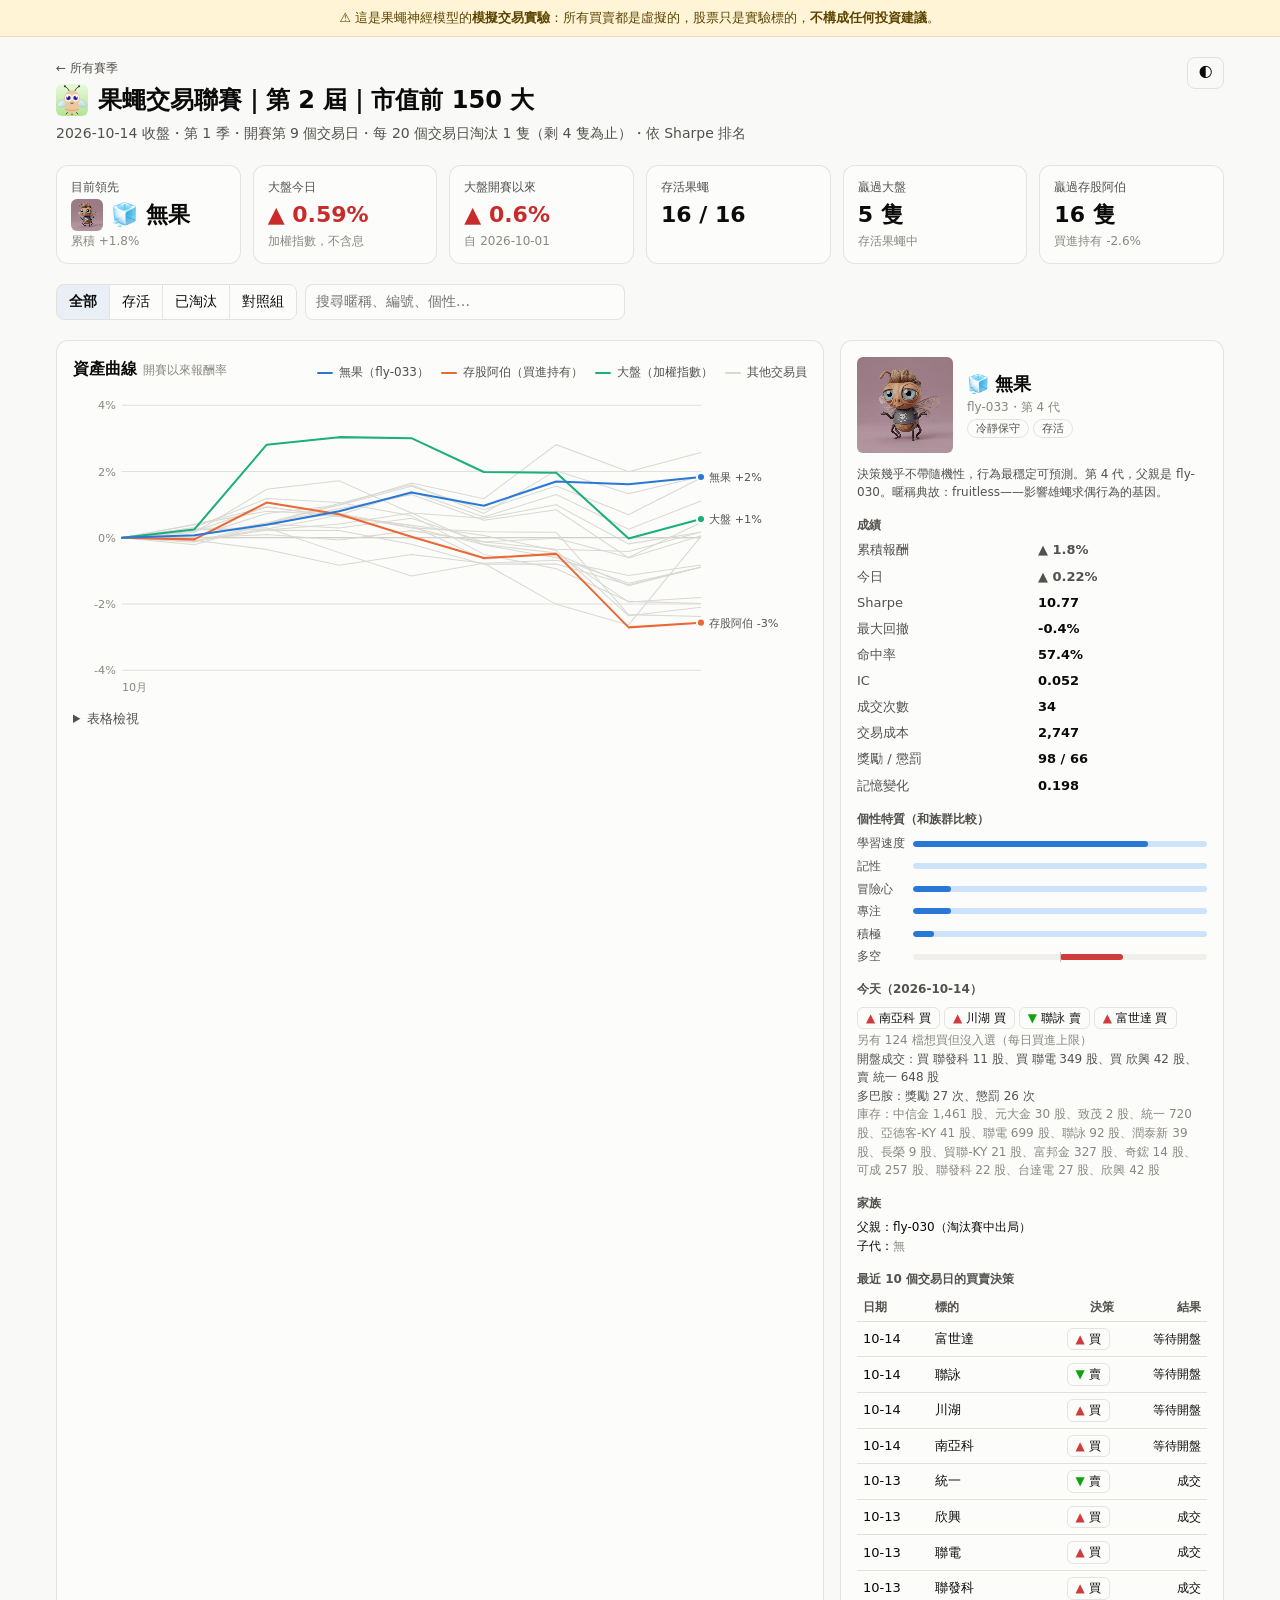
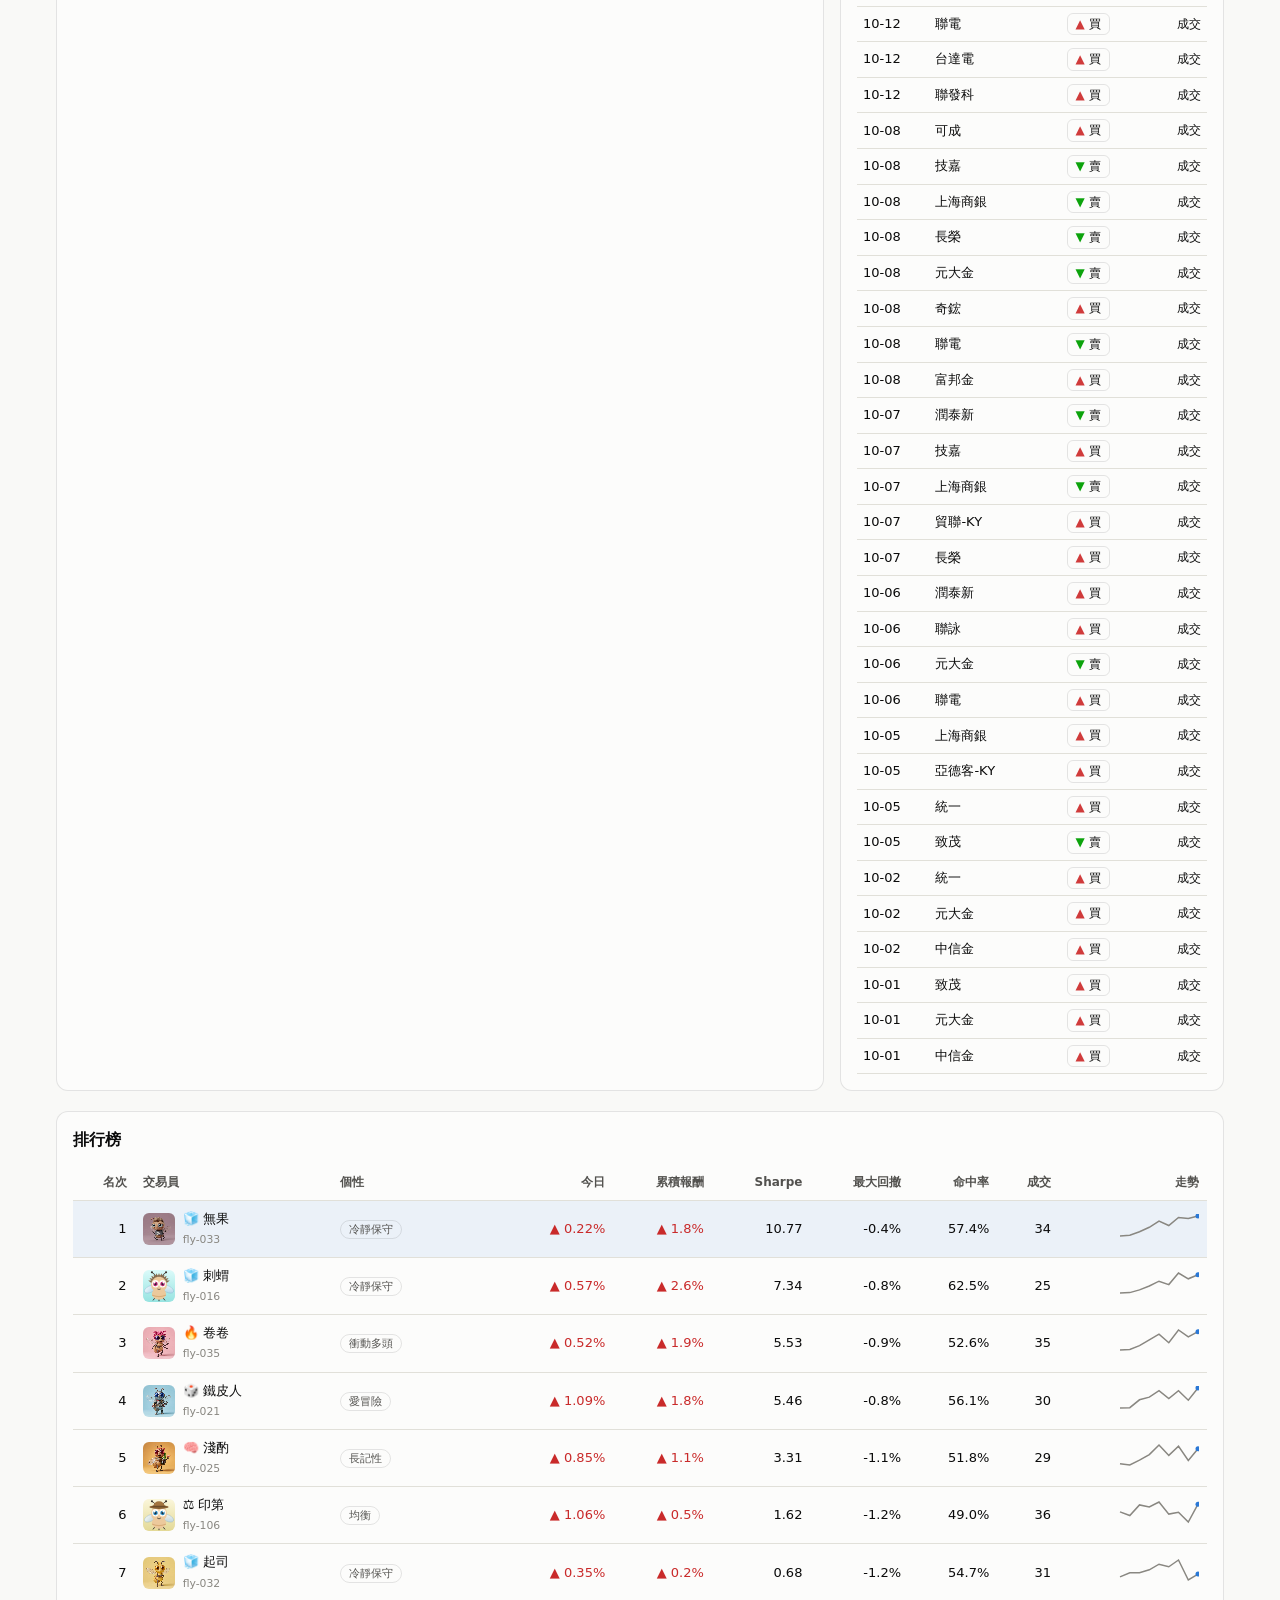
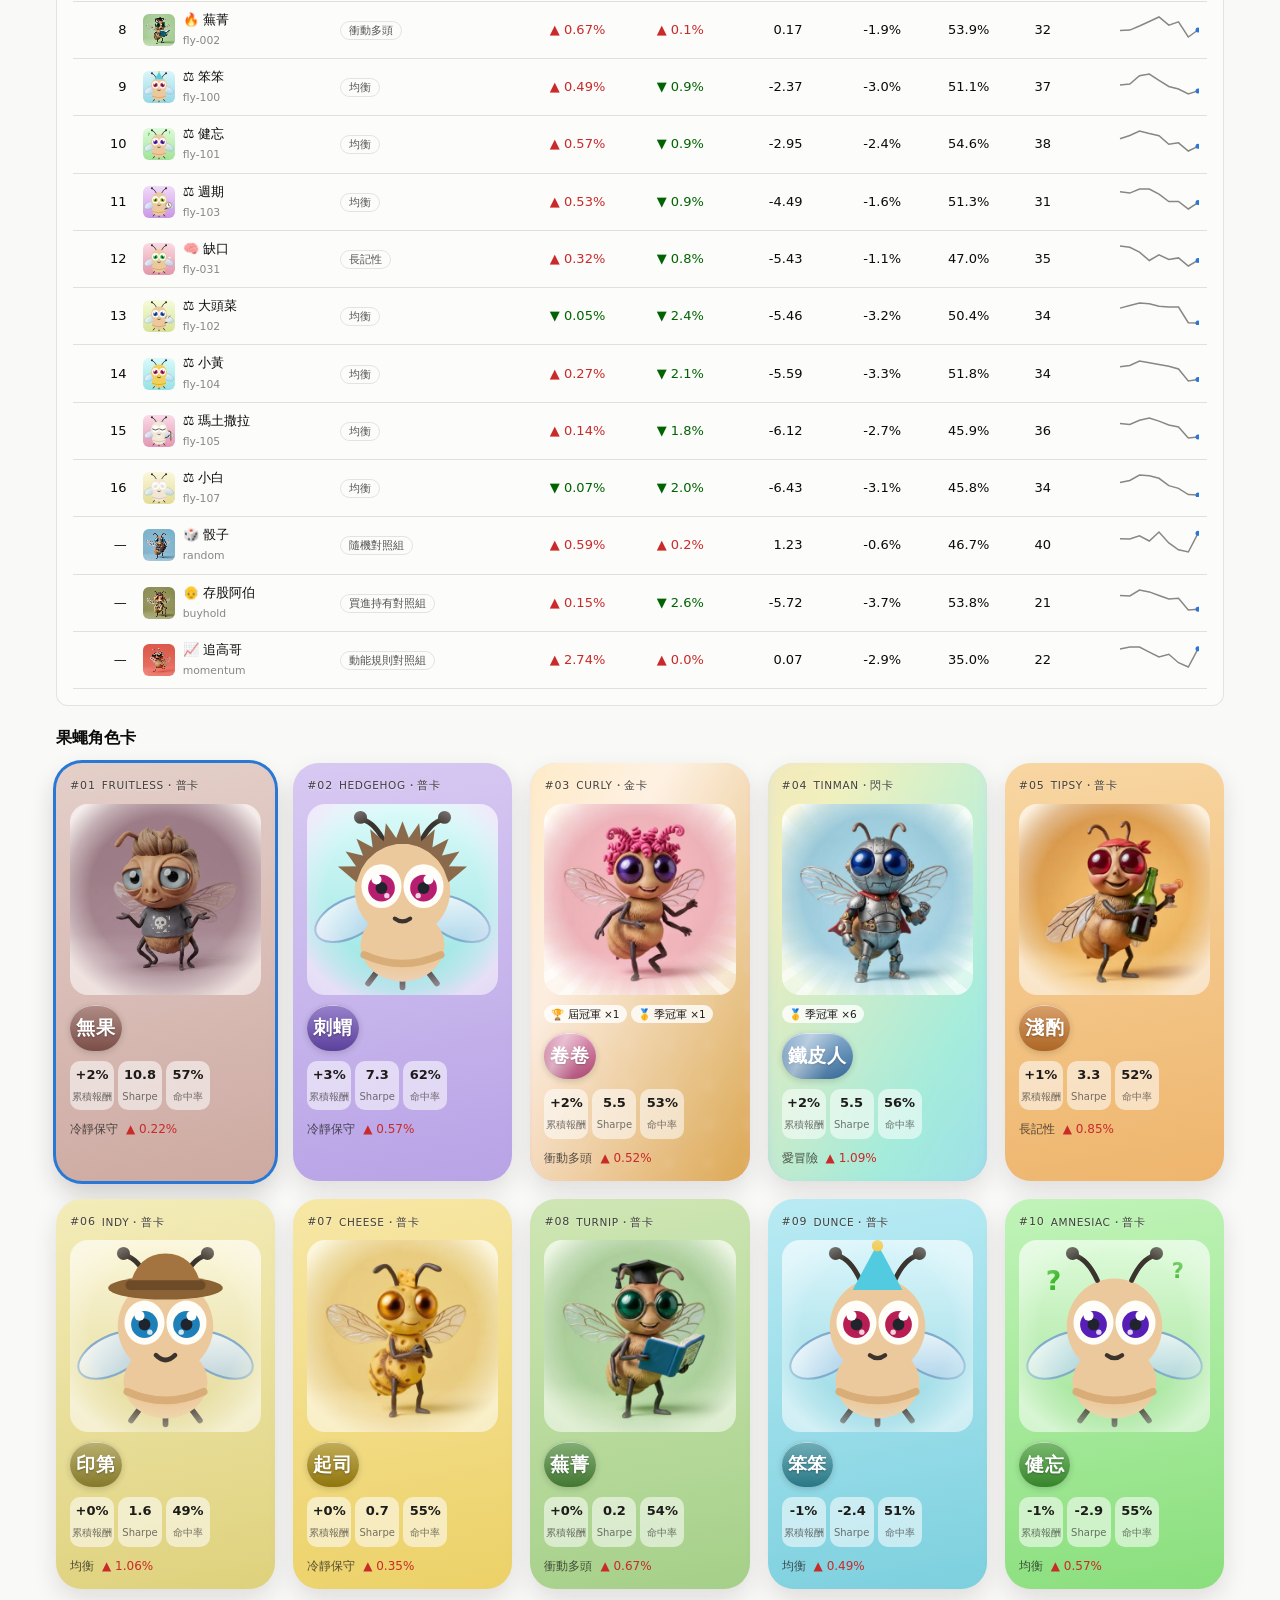
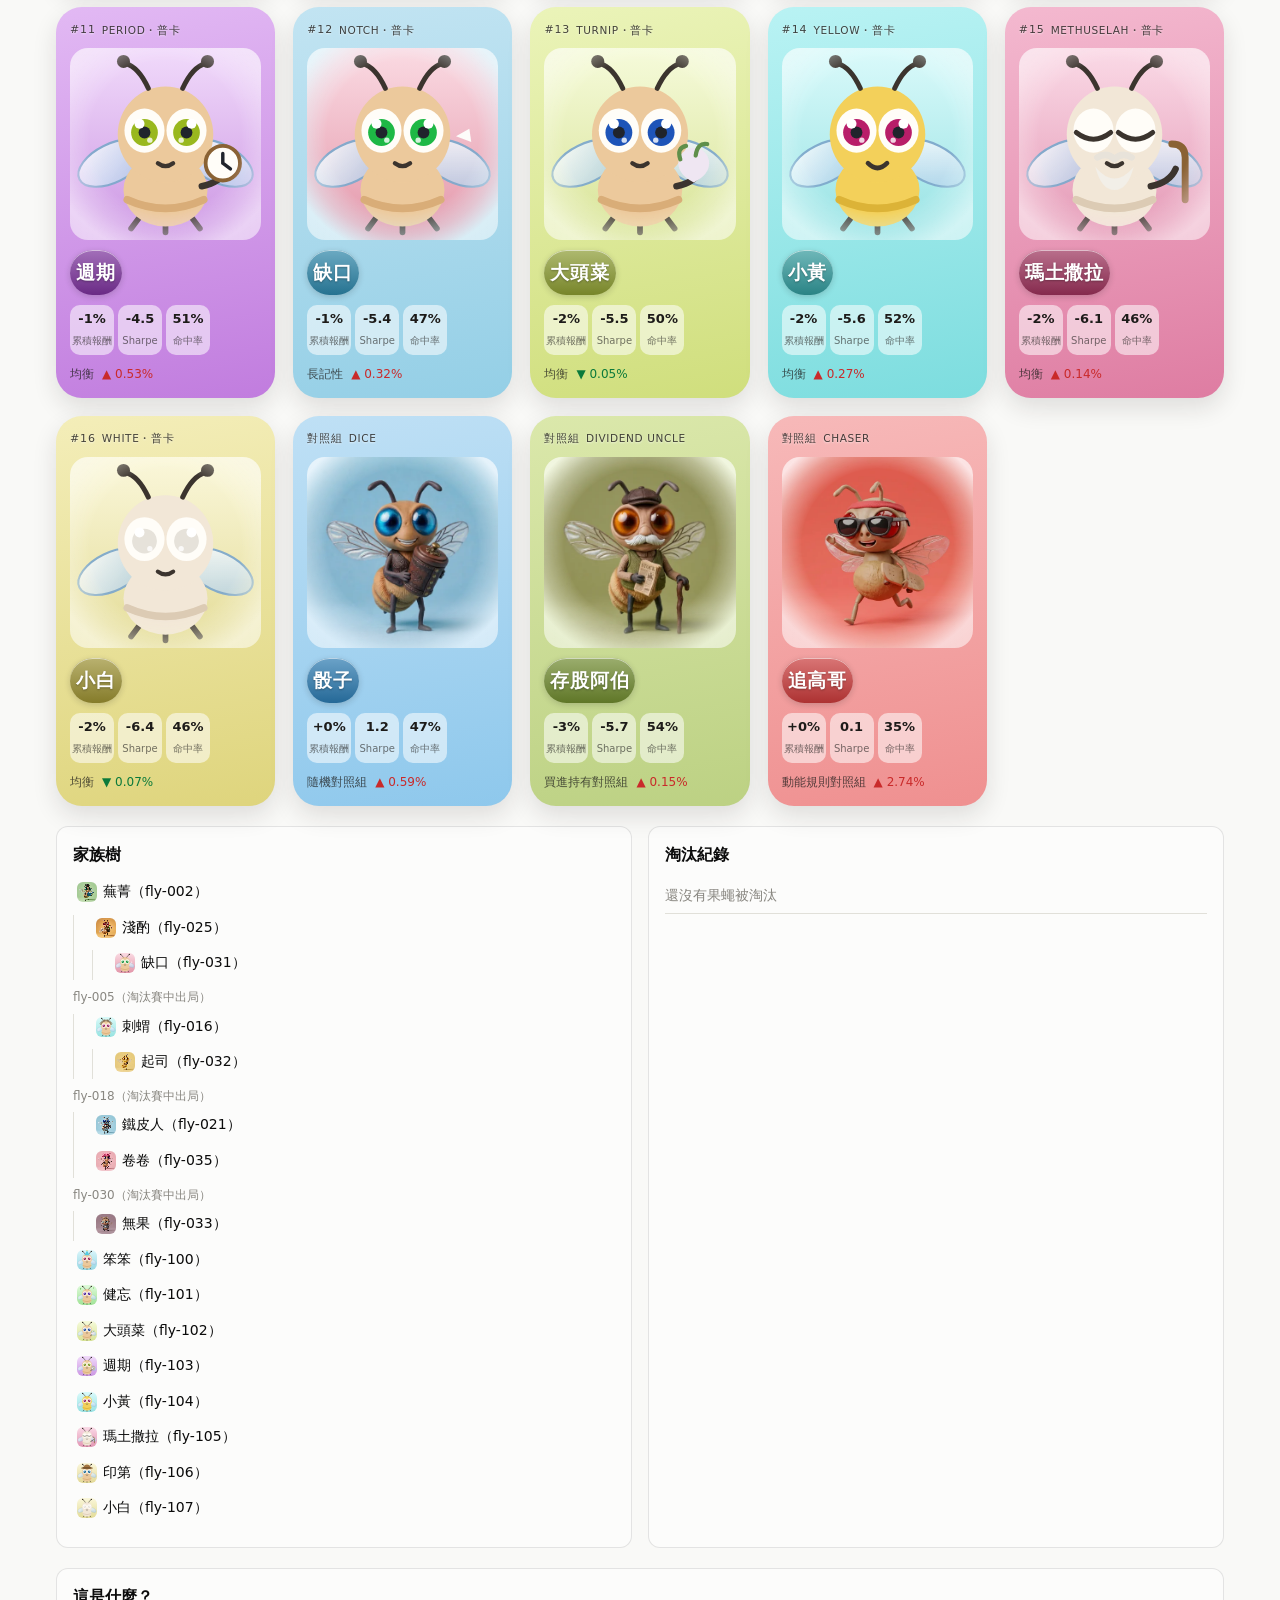
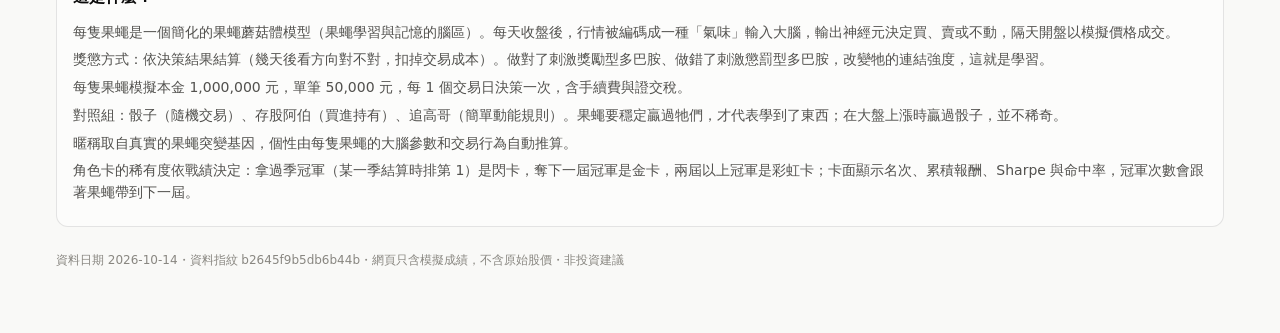
==== docs/season2-top150/index.html @ 8c80a1ef "daily update" ====
<!doctype html>
<html lang="zh-Hant">
<head>
<meta charset="utf-8">
<meta name="viewport" content="width=device-width,initial-scale=1">
<title>果蠅交易聯賽｜第 2 屆｜市值前 150 大</title>
<style>:root {
  color-scheme: light;
  --page: #f9f9f7; --surface: #fcfcfb; --ink: #0b0b0b; --ink-2: #52514e; --muted: #898781;
  --grid: #e1e0d9; --axis: #c3c2b7; --border: rgba(11, 11, 11, .10); --context: #d9d8d1;
  --s1: #2a78d6; --s2: #eb6834; --s3: #1baf7a;
  --up: #c92a2a; --down: #006300; --track: #cde2fb; --fill: #2a78d6;
  --buy: #d03b3b; --sell: #0ca30c; --mid: #f0efec; --wash: rgba(42, 120, 214, .08);
  --warn-bg: #fff4d6; --warn-ink: #5c4400;
}
@media (prefers-color-scheme: dark) {
  :root:where(:not([data-theme="light"])) {
    color-scheme: dark;
    --page: #0d0d0d; --surface: #1a1a19; --ink: #ffffff; --ink-2: #c3c2b7; --muted: #898781;
    --grid: #2c2c2a; --axis: #383835; --border: rgba(255, 255, 255, .10); --context: #3a3a37;
    --s1: #3987e5; --s2: #d95926; --s3: #199e70;
    --up: #ff8787; --down: #0ca30c; --track: #104281; --fill: #3987e5;
    --mid: #383835; --wash: rgba(57, 135, 229, .14); --warn-bg: #3a2f10; --warn-ink: #ffe08a;
  }
}
:root[data-theme="dark"] {
  color-scheme: dark;
  --page: #0d0d0d; --surface: #1a1a19; --ink: #ffffff; --ink-2: #c3c2b7; --muted: #898781;
  --grid: #2c2c2a; --axis: #383835; --border: rgba(255, 255, 255, .10); --context: #3a3a37;
  --s1: #3987e5; --s2: #d95926; --s3: #199e70;
  --up: #ff8787; --down: #0ca30c; --track: #104281; --fill: #3987e5;
  --mid: #383835; --wash: rgba(57, 135, 229, .14); --warn-bg: #3a2f10; --warn-ink: #ffe08a;
}

* { box-sizing: border-box; }
[hidden] { display: none !important; }
body {
  margin: 0; background: var(--page); color: var(--ink);
  font: 14px/1.55 system-ui, -apple-system, "Segoe UI", "Microsoft JhengHei", "PingFang TC", sans-serif;
}
main { max-width: 1200px; margin: 0 auto; padding-inline: 16px; padding-block: 20px 64px; }
h1 { font-size: 24px; margin: 0; }
.brand { display: flex; align-items: center; gap: 10px; }
.back { display: inline-block; margin-bottom: 4px; color: var(--ink-2); text-decoration: none; }
.back:hover { text-decoration: underline; }
h2 { font-size: 16px; margin: 0 0 12px; }
section { margin-top: 20px; }
.small { font-size: 12px; font-weight: 400; }
.muted { color: var(--muted); }
.ink2 { color: var(--ink-2); }
.up { color: var(--up); }
.down { color: var(--down); }
.num { font-variant-numeric: tabular-nums; }

.disclaimer {
  position: sticky; top: 0; z-index: 5; background: var(--warn-bg); color: var(--warn-ink);
  padding-inline: 16px; padding-block: 8px; text-align: center; font-size: 13px;
  border-bottom: 1px solid var(--border);
}
.top { display: flex; justify-content: space-between; align-items: flex-start; gap: 12px; }
.sub { margin: 4px 0 0; color: var(--ink-2); }
button, input { font: inherit; color: inherit; }
.ghost { background: none; border: 1px solid var(--border); border-radius: 8px; padding: 4px 10px; cursor: pointer; }

.card { background: var(--surface); border: 1px solid var(--border); border-radius: 12px; padding: 16px; min-width: 0; }
.card-head { display: flex; justify-content: space-between; align-items: baseline; flex-wrap: wrap; gap: 8px; }
.split { display: grid; grid-template-columns: minmax(0, 2fr) minmax(0, 1fr); gap: 16px; }
.split.even { grid-template-columns: minmax(0, 1fr) minmax(0, 1fr); }
@media (max-width: 900px) { .split, .split.even { grid-template-columns: minmax(0, 1fr); } }
.scroll { overflow-x: auto; }

.kpis { display: grid; grid-template-columns: repeat(auto-fit, minmax(160px, 1fr)); gap: 12px; }
.kpi { background: var(--surface); border: 1px solid var(--border); border-radius: 12px; padding: 12px 14px; }
.kpi .label { color: var(--ink-2); font-size: 12px; }
.kpi .value { font-size: 22px; font-weight: 600; margin-top: 2px; }
.kpi .hint { color: var(--muted); font-size: 12px; }
.kpi.hero .value { display: flex; align-items: center; gap: 8px; }

.filters { display: flex; flex-wrap: wrap; gap: 8px; align-items: center; margin-top: 20px; }
.seg { display: inline-flex; border: 1px solid var(--border); border-radius: 8px; overflow: hidden; }
.seg button { background: var(--surface); border: 0; padding: 6px 12px; cursor: pointer; }
.seg button + button { border-left: 1px solid var(--border); }
.seg button[aria-pressed="true"] { background: var(--wash); font-weight: 600; }
#search { flex: 1 1 200px; min-width: 0; max-width: 320px; background: var(--surface); border: 1px solid var(--border); border-radius: 8px; padding: 6px 10px; }

.legend { display: flex; flex-wrap: wrap; gap: 12px; font-size: 12px; color: var(--ink-2); }
.legend span { display: inline-flex; align-items: center; gap: 6px; }
.key { display: inline-block; width: 16px; height: 2px; border-radius: 1px; }
.chart { position: relative; }
.chart svg { display: block; width: 100%; height: auto; touch-action: pan-y; }
.chart text { fill: var(--muted); font-size: 11px; font-variant-numeric: tabular-nums; }
.chart .gridline { stroke: var(--grid); stroke-width: 1; }
.chart .zero { stroke: var(--axis); stroke-width: 1; }
.chart .ctx { fill: none; stroke: var(--context); stroke-width: 1; }
.chart .series { fill: none; stroke-width: 2; stroke-linejoin: round; stroke-linecap: round; }
.chart .cross { stroke: var(--axis); stroke-width: 1; }
.chart .dot { stroke: var(--surface); stroke-width: 2; }
details { margin-top: 10px; }
summary { cursor: pointer; color: var(--ink-2); font-size: 13px; }

.tip {
  position: fixed; z-index: 10; pointer-events: none; background: var(--surface); color: var(--ink);
  border: 1px solid var(--border); border-radius: 8px; padding: 8px 10px; font-size: 12px;
  box-shadow: 0 4px 16px rgba(0, 0, 0, .12); max-width: 260px;
}
.tip .row { display: flex; align-items: center; gap: 8px; justify-content: space-between; }
.tip .row b { font-variant-numeric: tabular-nums; }
.tip .name { color: var(--ink-2); display: inline-flex; align-items: center; gap: 6px; }

table { border-collapse: collapse; width: 100%; font-size: 13px; }
th, td { padding: 8px; border-bottom: 1px solid var(--grid); text-align: right; white-space: nowrap; font-variant-numeric: tabular-nums; }
th { color: var(--ink-2); font-weight: 600; font-size: 12px; }
th.l, td.l { text-align: left; }
.board tbody tr { cursor: pointer; }
.board tbody tr:hover, .board tbody tr:focus-visible { background: var(--wash); outline: none; }
.board tr.selected { background: var(--wash); }
.board tr.out td { color: var(--muted); }
.who { display: flex; align-items: center; gap: 8px; }
.who small { color: var(--muted); }

.av { width: 32px; height: 32px; image-rendering: pixelated; border-radius: 6px; background: var(--page); flex: none; }
.av.lg { width: 72px; height: 72px; }
.av.xl { width: 96px; height: 96px; }
.tag { display: inline-block; font-size: 11px; border: 1px solid var(--border); border-radius: 999px; padding: 0 8px; color: var(--ink-2); }
.tag.out { color: var(--muted); }
.chip { display: inline-block; border: 1px solid var(--border); border-radius: 6px; padding: 1px 8px; margin: 2px 4px 2px 0; font-size: 12px; }
.chip.BUY::before { content: "▲ "; color: var(--buy); }
.chip.SELL::before { content: "▼ "; color: var(--sell); }

/* 角色卡：沿用卡片產生器的版型（正方形、上方編號、圖片框、名牌） */
.cards { display: grid; grid-template-columns: repeat(auto-fill, minmax(200px, 1fr)); gap: 18px; }
.fly {
  --up: #c92a2a; --down: #0b7a3b;
  background-image: linear-gradient(170deg, var(--from, #eee), var(--to, #ccc));
  border: 0; border-radius: 26px; padding: 14px; cursor: pointer; text-align: left; color: #1d1b19;
  display: flex; flex-direction: column; gap: 10px; box-shadow: 0 10px 24px rgba(29, 27, 25, .12);
  transition: transform .12s ease, box-shadow .12s ease;
}
.fly:hover, .fly:focus-visible { transform: translateY(-2px); outline: none; box-shadow: 0 14px 30px rgba(29, 27, 25, .2); }
.fly.selected { box-shadow: 0 0 0 3px var(--s1), 0 12px 26px rgba(29, 27, 25, .2); }
.fly.out { filter: grayscale(.5); opacity: .72; }
.card-top { display: flex; justify-content: space-between; align-items: center; gap: 6px; font-size: 11px;
  letter-spacing: .08em; color: rgba(29, 27, 25, .82); text-shadow: 0 1px 2px rgba(255, 255, 255, .6); font-variant-numeric: tabular-nums; }
/* 圖框：多層背景，稀有度越高層數越多（普卡 2 層、閃卡 3、金卡 4、彩虹卡 5） */
.card-art {
  --wash: radial-gradient(circle at 50% 34%, rgba(255, 255, 255, .92), rgba(255, 255, 255, .42) 58%, rgba(255, 255, 255, .12) 100%);
  --rays: repeating-conic-gradient(from 0deg at 50% 58%, rgba(255, 255, 255, .5) 0 5deg, rgba(255, 255, 255, 0) 5deg 13deg);
  --stars: radial-gradient(circle at 18% 22%, #fff 0 1.6px, transparent 2.2px),
    radial-gradient(circle at 80% 26%, #fff 0 1.3px, transparent 1.9px),
    radial-gradient(circle at 28% 78%, #fff 0 1.5px, transparent 2.1px),
    radial-gradient(circle at 74% 72%, #fff 0 1.2px, transparent 1.8px);
  --prism: conic-gradient(from calc(var(--angle, 0) * 1deg) at 50% 52%, rgba(255, 150, 200, .55), rgba(255, 220, 150, .55),
    rgba(180, 255, 220, .55), rgba(160, 210, 255, .55), rgba(210, 180, 255, .55), rgba(255, 150, 200, .55));
  border-radius: 18px; overflow: hidden; aspect-ratio: 1 / 1;
  background-color: rgba(255, 255, 255, .45); background-image: var(--wash);
}
.fly.holo .card-art { background-image: var(--rays), var(--wash); }
.fly.gold .card-art { background-image: var(--stars), var(--rays), var(--wash); }
.fly.rainbow .card-art { background-image: var(--stars), var(--rays), var(--prism), var(--wash); }
/* 角色圖邊緣柔化，方形底色融進卡面，後面的層次才看得到 */
.card-art img {
  width: 100%; height: 100%; object-fit: cover; display: block; position: relative; z-index: 2;
  -webkit-mask-image: radial-gradient(circle at 50% 46%, #000 54%, rgba(0, 0, 0, .55) 70%, transparent 84%);
  mask-image: radial-gradient(circle at 50% 46%, #000 54%, rgba(0, 0, 0, .55) 70%, transparent 84%);
}
/* 去背圖：不需要柔化，直接站在多層背景上，只加投影 */
.card-art img.cut {
  -webkit-mask-image: none; mask-image: none;
  object-fit: contain; padding: 6% 6% 4%;
  filter: drop-shadow(0 8px 10px rgba(29, 27, 25, .28));
}
/* 名牌：漸層、內光，稀有卡再加一道流動反光 */
.card-name {
  position: relative; overflow: hidden; border-radius: 999px; color: #fff; text-align: center;
  padding: 8px 6px; font-size: 19px; font-weight: 800; letter-spacing: .04em;
  background-color: var(--pill, #666);
  background-image: linear-gradient(180deg, rgba(255, 255, 255, .3), rgba(0, 0, 0, .14));
  box-shadow: inset 0 1px 0 rgba(255, 255, 255, .55), 0 2px 6px rgba(29, 27, 25, .18);
  text-shadow: 0 1px 2px rgba(0, 0, 0, .28);
}
.fly.holo .card-name::after, .fly.gold .card-name::after, .fly.rainbow .card-name::after {
  content: ""; position: absolute; inset: 0;
  background: linear-gradient(115deg, transparent 18%, rgba(255, 255, 255, .55) 42%, rgba(255, 255, 255, .15) 58%, transparent 78%);
  background-size: 260% 100%; background-position: var(--mx, 50%) 0;
}
.card-foot { display: flex; justify-content: space-between; align-items: center; gap: 8px; font-size: 12px; color: rgba(29, 27, 25, .74); }
.card-stats { display: grid; grid-template-columns: repeat(3, 1fr); gap: 4px; text-align: center; font-variant-numeric: tabular-nums; }
.card-stats div { background: rgba(255, 255, 255, .55); border-radius: 10px; padding: 4px 2px; }
.card-stats b { display: block; font-size: 13px; color: #1d1b19; }
.card-stats span { font-size: 10px; color: rgba(29, 27, 25, .6); }
.card-badges { display: flex; flex-wrap: wrap; gap: 4px; }
.card-badges span { background: rgba(255, 255, 255, .8); border-radius: 999px; padding: 1px 7px; font-size: 10.5px; color: #1d1b19; }

/* 全息卡效果（自製，不使用第三方素材）
   彩光只在卡面底層（邊框與間隙）流動，角色圖上僅疊一層柔和白色反光，不改變原圖顏色。 */
.fly { position: relative; overflow: hidden; }
.fly > * { position: relative; z-index: 2; }
.fly::before, .fly::after { content: ""; position: absolute; inset: 0; border-radius: inherit; pointer-events: none; z-index: 1; opacity: 0; transition: opacity .25s ease; }
/* 光暈：範圍大、邊緣柔和，不要集中成一個亮點 */
.fly::before {
  background: radial-gradient(circle at var(--mx, 50%) var(--my, 50%),
    rgba(255, 255, 255, .42) 0%, rgba(255, 255, 255, .22) 30%, rgba(255, 255, 255, .08) 55%, transparent 82%);
}
.fly:hover::before, .fly:focus-visible::before { opacity: 1; }
.fly.holo::after, .fly.gold::after, .fly.rainbow::after { opacity: .8; }
/* 彩光：平滑漸層，不用條紋 */
.fly.holo::after {
  background: linear-gradient(118deg, #ffa8d8 0%, #ffd9a0 22%, #fff5b0 40%, #a8f5d8 58%, #9fd8ff 76%, #cbb8ff 100%);
  background-size: 300% 300%; background-position: var(--mx, 50%) var(--my, 50%);
  filter: blur(8px); transform: scale(1.06);
}
.fly.gold::after {
  background:
    radial-gradient(circle at 25% 35%, rgba(255, 255, 255, .85) 0 1px, transparent 2.2px),
    linear-gradient(118deg, #f6cf62 0%, #ffe9a8 24%, #fffbe8 44%, #c9992a 70%, #ffdf8e 100%);
  background-size: 38px 38px, 300% 300%;
  background-position: var(--mx, 50%) var(--my, 50%);
  filter: blur(4px) saturate(1.15); transform: scale(1.04);
}
.fly.rainbow::after {
  background: conic-gradient(from calc(var(--angle, 0) * 1deg),
    #ffb3d1, #ffd9a8, #fff3b0, #b5f2d2, #a8dcff, #cdbcff, #ffb3d1);
  filter: blur(12px); transform: scale(1.12);
}
/* 角色圖：只加反光，不染色 */
.card-art { position: relative; z-index: 3; }
.card-art::after {
  content: ""; position: absolute; inset: 0; pointer-events: none; opacity: 0; transition: opacity .25s ease;
  background: radial-gradient(circle at var(--mx, 50%) var(--my, 50%),
    rgba(255, 255, 255, .3) 0%, rgba(255, 255, 255, .14) 35%, transparent 78%);
  mix-blend-mode: screen;
}
.fly:hover .card-art::after { opacity: 1; }
.fly.holo .card-art::after, .fly.gold .card-art::after, .fly.rainbow .card-art::after { opacity: .45; }
.tier { font-size: 10.5px; letter-spacing: .06em; }
@media (prefers-reduced-motion: reduce) { .fly { transition: none; } }

.traits { display: grid; grid-template-columns: 4em minmax(0, 1fr); gap: 4px 8px; align-items: center; font-size: 12px; color: var(--ink-2); }
.meter { height: 6px; border-radius: 3px; background: var(--track); overflow: hidden; }
.meter i { display: block; height: 100%; background: var(--fill); border-radius: 3px; }
.lean { position: relative; height: 6px; border-radius: 3px; background: var(--mid); }
.lean i { position: absolute; top: 0; height: 100%; border-radius: 3px; }
.lean::after { content: ""; position: absolute; left: 50%; top: -2px; width: 1px; height: 10px; background: var(--axis); }

#detail .hero { display: flex; gap: 14px; align-items: center; }
#detail h3 { margin: 0; font-size: 18px; }
#detail .section { margin-top: 14px; }
#detail .section h4 { margin: 0 0 6px; font-size: 12px; color: var(--ink-2); font-weight: 600; }
#detail .grid { display: grid; grid-template-columns: 1fr 1fr; gap: 6px 12px; font-size: 13px; }
#detail .grid span { color: var(--ink-2); }
#detail table td, #detail table th { padding: 4px 6px; }

.tree ul { list-style: none; margin: 0; padding-left: 18px; border-left: 1px solid var(--grid); }
.tree > ul { padding-left: 0; border-left: 0; }
.tree li { margin: 6px 0; }
.tree .node { display: inline-flex; align-items: center; gap: 6px; background: none; border: 0; padding: 2px 4px; cursor: pointer; border-radius: 6px; }
.tree .node:hover { background: var(--wash); }
.tree .node .av { width: 20px; height: 20px; }
.tree .ghostnode { color: var(--muted); font-size: 12px; }

.timeline { list-style: none; margin: 0; padding: 0; }
.timeline li { display: flex; gap: 10px; align-items: center; padding: 6px 0; border-bottom: 1px solid var(--grid); }
.timeline .when { color: var(--muted); font-size: 12px; min-width: 7.5em; }
.about p { color: var(--ink-2); margin: 6px 0; }
footer { margin-top: 24px; }
</style>
</head>
<body>
<div class="disclaimer" role="note">
  ⚠️ 這是果蠅神經模型的<strong>模擬交易實驗</strong>：所有買賣都是虛擬的，股票只是實驗標的，<strong>不構成任何投資建議</strong>。
</div>
<main>
  <header class="top">
    <div>
      <a class="back small" href="../">← 所有賽季</a>
      <h1 class="brand"><img class="av" src="avatars/logo.svg" alt=""><span id="title">果蠅交易聯賽</span></h1>
      <p class="sub" id="subtitle"></p>
    </div>
    <button id="theme" class="ghost" type="button" aria-label="切換深淺色">🌓</button>
  </header>

  <section class="kpis" id="kpis" aria-label="今日摘要"></section>

  <nav class="filters" aria-label="篩選">
    <div class="seg" role="group" aria-label="顯示哪些交易員">
      <button type="button" data-filter="all" aria-pressed="true">全部</button>
      <button type="button" data-filter="active" aria-pressed="false">存活</button>
      <button type="button" data-filter="out" aria-pressed="false">已淘汰</button>
      <button type="button" data-filter="control" aria-pressed="false">對照組</button>
    </div>
    <input id="search" type="search" placeholder="搜尋暱稱、編號、個性…" aria-label="搜尋">
  </nav>

  <section class="split">
    <div class="card">
      <div class="card-head">
        <h2>資產曲線 <span class="muted small">開賽以來報酬率</span></h2>
        <div id="legend" class="legend"></div>
      </div>
      <div id="chart" class="chart"></div>
      <details>
        <summary>表格檢視</summary>
        <div id="chart-table" class="scroll"></div>
      </details>
    </div>
    <aside class="card" id="detail" aria-live="polite"></aside>
  </section>

  <section class="card">
    <h2>排行榜</h2>
    <div class="scroll"><table id="board" class="board"></table></div>
  </section>

  <section>
    <h2>果蠅角色卡</h2>
    <div id="cards" class="cards"></div>
  </section>

  <section class="split even">
    <div class="card">
      <h2>家族樹</h2>
      <div id="tree" class="tree"></div>
    </div>
    <div class="card">
      <h2>淘汰紀錄</h2>
      <ol id="timeline" class="timeline"></ol>
    </div>
  </section>

  <section class="card about">
    <h2>這是什麼？</h2>
    <div id="about"></div>
  </section>

  <footer id="footer" class="muted small"></footer>
</main>
<div id="tip" class="tip" role="tooltip" hidden></div>
<script id="data" type="application/json">{"league": {"name": "season2-top150", "title": "第 2 屆｜市值前 150 大", "date": "2026-10-14", "season": 1, "trading_days": 9, "start": "2026-10-01", "season_days": 20, "eliminate": 1, "min_survivors": 4, "benchmark_total": 0.00563, "benchmark_today": 0.00589, "fingerprint": "b2645f9b5db6b44b", "reward_mode": "action_contingent", "capital": 1000000, "order_value": 50000, "trade_every_days": 1}, "dates": ["2026-10-01", "2026-10-02", "2026-10-05", "2026-10-06", "2026-10-07", "2026-10-08", "2026-10-12", "2026-10-13", "2026-10-14"], "benchmark": [0.0, 0.00253, 0.0281, 0.03038, 0.03005, 0.01985, 0.01962, -0.00025, 0.00563], "eliminations": [], "traders": [{"id": "fly-002", "nickname": "蕪菁", "title": "衝動多頭", "emoji": "🔥", "bio": "出手頻繁、偏愛買進，看到機會就衝。第 0 代，初代果蠅。暱稱典故：rutabaga——學習記憶突變，蘑菇體裡的 cAMP 訊號出了問題。", "gene": "rutabaga", "gene_note": "學習記憶突變，蘑菇體裡的 cAMP 訊號出了問題", "avatar": "avatars/fly-002.webp", "cut": false, "card": {"from": "#cfe6b4", "to": "#a5d089", "pill": "#4e8b3a", "code": "TURNIP"}, "titles": {"season": 0, "league": 0, "tier": "plain", "tier_name": "普卡"}, "control": false, "active": true, "eliminated": null, "generation": 0, "parent": null, "children": ["fly-025"], "traits": {"學習速度": 1.0, "記性": 0.267, "冒險心": 0.8, "專注": 0.8, "積極": 0.8, "多空傾向": 0.357}, "stats": {"return": 0.00058, "sharpe": 0.16712, "max_drawdown": -0.01887, "hit_rate": 0.53922, "calls": 408.0, "ic": 0.09507, "trades": 32.0, "costs": 2461.48474, "rewards": 170.0, "punishments": 134.0, "memory": 0.15294, "today_change": 0.00671, "buy_share": 0.53926, "hold_share": 0.27852, "sell_share": 0.18222}, "curve": [0.0, 0.00055, 0.00438, 0.00877, 0.01303, 0.00528, 0.00842, -0.00609, 0.00058], "positions": [{"symbol": "2885.TW", "name": "元大金", "shares": 1449}, {"symbol": "2360.TW", "name": "致茂", "shares": 23}, {"symbol": "1590.TW", "name": "亞德客-KY", "shares": 43}, {"symbol": "1216.TW", "name": "統一", "shares": 24}, {"symbol": "2356.TW", "name": "英業達", "shares": 3}, {"symbol": "2838.TW", "name": "聯邦銀", "shares": 2475}, {"symbol": "2454.TW", "name": "聯發科", "shares": 22}, {"symbol": "5871.TW", "name": "中租-KY", "shares": 471}, {"symbol": "2303.TW", "name": "聯電", "shares": 699}, {"symbol": "3006.TW", "name": "晶豪科", "shares": 183}, {"symbol": "2308.TW", "name": "台達電", "shares": 27}, {"symbol": "2382.TW", "name": "廣達", "shares": 157}, {"symbol": "3017.TW", "name": "奇鋐", "shares": 15}], "today": {"decisions": [{"symbol": "2330.TW", "action": "BUY", "selected": false, "name": "台積電"}, {"symbol": "2454.TW", "action": "BUY", "selected": false, "name": "聯發科"}, {"symbol": "2308.TW", "action": "BUY", "selected": false, "name": "台達電"}, {"symbol": "2317.TW", "action": "SELL", "selected": false, "name": "鴻海"}, {"symbol": "2881.TW", "action": "SELL", "selected": false, "name": "富邦金"}, {"symbol": "2383.TW", "action": "BUY", "selected": false, "name": "台光電"}, {"symbol": "2303.TW", "action": "BUY", "selected": false, "name": "聯電"}, {"symbol": "2882.TW", "action": "BUY", "selected": false, "name": "國泰金"}, {"symbol": "2408.TW", "action": "BUY", "selected": false, "name": "南亞科"}, {"symbol": "2382.TW", "action": "BUY", "selected": false, "name": "廣達"}, {"symbol": "2891.TW", "action": "BUY", "selected": false, "name": "中信金"}, {"symbol": "3017.TW", "action": "BUY", "selected": true, "name": "奇鋐"}, {"symbol": "2059.TW", "action": "BUY", "selected": true, "name": "川湖"}, {"symbol": "7769.TW", "action": "BUY", "selected": false, "name": "鴻勁"}, {"symbol": "2327.TW", "action": "SELL", "selected": false, "name": "國巨*"}, {"symbol": "2412.TW", "action": "SELL", "selected": false, "name": "中華電"}, {"symbol": "2887.TW", "action": "BUY", "selected": false, "name": "台新新光金"}, {"symbol": "2345.TW", "action": "SELL", "selected": false, "name": "智邦"}, {"symbol": "2885.TW", "action": "SELL", "selected": true, "name": "元大金"}, {"symbol": "2360.TW", "action": "BUY", "selected": false, "name": "致茂"}, {"symbol": "3653.TW", "action": "BUY", "selected": false, "name": "健策"}, {"symbol": "2884.TW", "action": "BUY", "selected": false, "name": "玉山金"}, {"symbol": "6505.TW", "action": "SELL", "selected": false, "name": "台塑化"}, {"symbol": "2886.TW", "action": "SELL", "selected": false, "name": "兆豐金"}, {"symbol": "2344.TW", "action": "BUY", "selected": false, "name": "華邦電"}, {"symbol": "2890.TW", "action": "BUY", "selected": false, "name": "永豐金"}, {"symbol": "2883.TW", "action": "BUY", "selected": false, "name": "凱基金"}, {"symbol": "2880.TW", "action": "SELL", "selected": false, "name": "華南金"}, {"symbol": "2301.TW", "action": "BUY", "selected": false, "name": "光寶科"}, {"symbol": "2395.TW", "action": "BUY", "selected": false, "name": "研華"}, {"symbol": "2892.TW", "action": "SELL", "selected": false, "name": "第一金"}, {"symbol": "2368.TW", "action": "BUY", "selected": false, "name": "金像電"}, {"symbol": "2603.TW", "action": "BUY", "selected": false, "name": "長榮"}, {"symbol": "6446.TW", "action": "BUY", "selected": false, "name": "藥華藥"}, {"symbol": "3045.TW", "action": "SELL", "selected": false, "name": "台灣大"}, {"symbol": "5880.TW", "action": "BUY", "selected": false, "name": "合庫金"}, {"symbol": "1216.TW", "action": "SELL", "selected": true, "name": "統一"}, {"symbol": "6669.TW", "action": "BUY", "selected": false, "name": "緯穎"}, {"symbol": "3189.TW", "action": "BUY", "selected": false, "name": "景碩"}, {"symbol": "1301.TW", "action": "SELL", "selected": false, "name": "台塑"}, {"symbol": "1326.TW", "action": "BUY", "selected": false, "name": "台化"}, {"symbol": "3665.TW", "action": "BUY", "selected": false, "name": "貿聯-KY"}, {"symbol": "4904.TW", "action": "SELL", "selected": false, "name": "遠傳"}, {"symbol": "3481.TW", "action": "BUY", "selected": false, "name": "群創"}, {"symbol": "2379.TW", "action": "BUY", "selected": false, "name": "瑞昱"}, {"symbol": "2801.TW", "action": "BUY", "selected": false, "name": "彰銀"}, {"symbol": "2449.TW", "action": "SELL", "selected": false, "name": "京元電子"}, {"symbol": "6770.TW", "action": "SELL", "selected": false, "name": "力積電"}, {"symbol": "2615.TW", "action": "BUY", "selected": false, "name": "萬海"}, {"symbol": "3661.TW", "action": "BUY", "selected": false, "name": "世芯-KY"}, {"symbol": "3044.TW", "action": "BUY", "selected": false, "name": "健鼎"}, {"symbol": "1590.TW", "action": "BUY", "selected": false, "name": "亞德客-KY"}, {"symbol": "5876.TW", "action": "SELL", "selected": false, "name": "上海商銀"}, {"symbol": "1519.TW", "action": "SELL", "selected": false, "name": "華城"}, {"symbol": "4938.TW", "action": "SELL", "selected": false, "name": "和碩"}, {"symbol": "6515.TW", "action": "BUY", "selected": false, "name": "穎崴"}, {"symbol": "2376.TW", "action": "BUY", "selected": false, "name": "技嘉"}, {"symbol": "2337.TW", "action": "BUY", "selected": false, "name": "旺宏"}, {"symbol": "2618.TW", "action": "BUY", "selected": false, "name": "長榮航"}, {"symbol": "2912.TW", "action": "SELL", "selected": false, "name": "統一超"}, {"symbol": "2356.TW", "action": "BUY", "selected": false, "name": "英業達"}, {"symbol": "2409.TW", "action": "BUY", "selected": false, "name": "友達"}, {"symbol": "2609.TW", "action": "SELL", "selected": false, "name": "陽明"}, {"symbol": "6239.TW", "action": "SELL", "selected": false, "name": "力成"}, {"symbol": "5871.TW", "action": "SELL", "selected": true, "name": "中租-KY"}, {"symbol": "2404.TW", "action": "BUY", "selected": false, "name": "漢唐"}, {"symbol": "2834.TW", "action": "BUY", "selected": false, "name": "臺企銀"}, {"symbol": "6213.TW", "action": "SELL", "selected": false, "name": "聯茂"}, {"symbol": "3702.TW", "action": "SELL", "selected": false, "name": "大聯大"}, {"symbol": "1504.TW", "action": "BUY", "selected": false, "name": "東元"}, {"symbol": "2324.TW", "action": "SELL", "selected": false, "name": "仁寶"}, {"symbol": "6139.TW", "action": "BUY", "selected": false, "name": "亞翔"}, {"symbol": "1605.TW", "action": "SELL", "selected": false, "name": "華新"}, {"symbol": "3532.TW", "action": "BUY", "selected": false, "name": "台勝科"}, {"symbol": "6415.TW", "action": "SELL", "selected": false, "name": "矽力*-KY"}, {"symbol": "6531.TW", "action": "BUY", "selected": false, "name": "愛普*"}, {"symbol": "1402.TW", "action": "SELL", "selected": false, "name": "遠東新"}, {"symbol": "2347.TW", "action": "SELL", "selected": false, "name": "聯強"}, {"symbol": "6805.TW", "action": "BUY", "selected": true, "name": "富世達"}, {"symbol": "2492.TW", "action": "BUY", "selected": false, "name": "華新科"}, {"symbol": "2633.TW", "action": "SELL", "selected": false, "name": "台灣高鐵"}, {"symbol": "7750.TW", "action": "SELL", "selected": false, "name": "新代"}, {"symbol": "6789.TW", "action": "BUY", "selected": false, "name": "采鈺"}, {"symbol": "2377.TW", "action": "BUY", "selected": false, "name": "微星"}, {"symbol": "2812.TW", "action": "BUY", "selected": false, "name": "台中銀"}, {"symbol": "1102.TW", "action": "SELL", "selected": false, "name": "亞泥"}, {"symbol": "2610.TW", "action": "BUY", "selected": false, "name": "華航"}, {"symbol": "6919.TW", "action": "SELL", "selected": false, "name": "康霈*"}, {"symbol": "3026.TW", "action": "SELL", "selected": false, "name": "禾伸堂"}, {"symbol": "2451.TW", "action": "BUY", "selected": false, "name": "創見"}, {"symbol": "8996.TW", "action": "SELL", "selected": false, "name": "高力"}, {"symbol": "6196.TW", "action": "SELL", "selected": false, "name": "帆宣"}, {"symbol": "2049.TW", "action": "BUY", "selected": false, "name": "上銀"}, {"symbol": "1560.TW", "action": "BUY", "selected": false, "name": "中砂"}, {"symbol": "8210.TW", "action": "BUY", "selected": false, "name": "勤誠"}, {"symbol": "2474.TW", "action": "BUY", "selected": false, "name": "可成"}, {"symbol": "8464.TW", "action": "SELL", "selected": false, "name": "億豐"}, {"symbol": "3406.TW", "action": "BUY", "selected": false, "name": "玉晶光"}, {"symbol": "6285.TW", "action": "SELL", "selected": false, "name": "啟碁"}, {"symbol": "6526.TW", "action": "SELL", "selected": false, "name": "達發"}, {"symbol": "5434.TW", "action": "BUY", "selected": false, "name": "崇越"}, {"symbol": "1503.TW", "action": "BUY", "selected": false, "name": "士電"}, {"symbol": "2455.TW", "action": "BUY", "selected": false, "name": "全新"}, {"symbol": "2838.TW", "action": "BUY", "selected": false, "name": "聯邦銀"}, {"symbol": "2542.TW", "action": "SELL", "selected": false, "name": "興富發"}, {"symbol": "2353.TW", "action": "BUY", "selected": false, "name": "宏碁"}, {"symbol": "2354.TW", "action": "SELL", "selected": false, "name": "鴻準"}, {"symbol": "9105.TW", "action": "SELL", "selected": false, "name": "泰金寶-DR"}, {"symbol": "2855.TW", "action": "BUY", "selected": false, "name": "統一證"}, {"symbol": "1513.TW", "action": "BUY", "selected": false, "name": "中興電"}, {"symbol": "1717.TW", "action": "SELL", "selected": false, "name": "長興"}, {"symbol": "3006.TW", "action": "BUY", "selected": false, "name": "晶豪科"}, {"symbol": "9945.TW", "action": "SELL", "selected": false, "name": "潤泰新"}, {"symbol": "3023.TW", "action": "BUY", "selected": false, "name": "信邦"}, {"symbol": "2637.TW", "action": "BUY", "selected": false, "name": "慧洋-KY"}, {"symbol": "6691.TW", "action": "SELL", "selected": false, "name": "洋基工程"}, {"symbol": "3450.TW", "action": "BUY", "selected": false, "name": "聯鈞"}, {"symbol": "1229.TW", "action": "BUY", "selected": false, "name": "聯華"}, {"symbol": "3167.TW", "action": "BUY", "selected": false, "name": "大量"}, {"symbol": "8039.TW", "action": "BUY", "selected": false, "name": "台虹"}], "fills": [{"side": "BUY", "symbol": "2454.TW", "name": "聯發科", "shares": 1, "fee": 4, "tax": 0}, {"side": "BUY", "symbol": "2303.TW", "name": "聯電", "shares": 20, "fee": 2, "tax": 0}, {"side": "BUY", "symbol": "3017.TW", "name": "奇鋐", "shares": 15, "fee": 43, "tax": 0}, {"side": "SELL", "symbol": "6515.TW", "name": "穎崴", "shares": 8, "fee": 40, "tax": 141}], "reward": 44, "punish": 44}, "recent": [{"date": "2026-10-14", "symbol": "6805.TW", "name": "富世達", "action": "BUY", "filled": null, "note": "等待開盤"}, {"date": "2026-10-14", "symbol": "5871.TW", "name": "中租-KY", "action": "SELL", "filled": null, "note": "等待開盤"}, {"date": "2026-10-14", "symbol": "1216.TW", "name": "統一", "action": "SELL", "filled": null, "note": "等待開盤"}, {"date": "2026-10-14", "symbol": "2885.TW", "name": "元大金", "action": "SELL", "filled": null, "note": "等待開盤"}, {"date": "2026-10-14", "symbol": "2059.TW", "name": "川湖", "action": "BUY", "filled": null, "note": "等待開盤"}, {"date": "2026-10-14", "symbol": "3017.TW", "name": "奇鋐", "action": "BUY", "filled": null, "note": "等待開盤"}, {"date": "2026-10-13", "symbol": "6515.TW", "name": "穎崴", "action": "SELL", "filled": true, "note": "成交"}, {"date": "2026-10-13", "symbol": "3017.TW", "name": "奇鋐", "action": "BUY", "filled": true, "note": "成交"}, {"date": "2026-10-13", "symbol": "2303.TW", "name": "聯電", "action": "BUY", "filled": true, "note": "成交"}, {"date": "2026-10-13", "symbol": "2454.TW", "name": "聯發科", "action": "BUY", "filled": true, "note": "成交"}, {"date": "2026-10-12", "symbol": "2382.TW", "name": "廣達", "action": "BUY", "filled": true, "note": "成交"}, {"date": "2026-10-12", "symbol": "2308.TW", "name": "台達電", "action": "BUY", "filled": true, "note": "成交"}, {"date": "2026-10-12", "symbol": "2454.TW", "name": "聯發科", "action": "BUY", "filled": true, "note": "成交"}, {"date": "2026-10-08", "symbol": "2356.TW", "name": "英業達", "action": "SELL", "filled": true, "note": "成交"}, {"date": "2026-10-08", "symbol": "6515.TW", "name": "穎崴", "action": "BUY", "filled": true, "note": "成交"}, {"date": "2026-10-08", "symbol": "2885.TW", "name": "元大金", "action": "BUY", "filled": true, "note": "成交"}, {"date": "2026-10-08", "symbol": "2303.TW", "name": "聯電", "action": "BUY", "filled": true, "note": "成交"}, {"date": "2026-10-07", "symbol": "3006.TW", "name": "晶豪科", "action": "BUY", "filled": true, "note": "成交"}, {"date": "2026-10-07", "symbol": "2356.TW", "name": "英業達", "action": "BUY", "filled": true, "note": "成交"}, {"date": "2026-10-07", "symbol": "3665.TW", "name": "貿聯-KY", "action": "SELL", "filled": true, "note": "成交"}, {"date": "2026-10-07", "symbol": "1216.TW", "name": "統一", "action": "SELL", "filled": true, "note": "成交"}, {"date": "2026-10-07", "symbol": "2303.TW", "name": "聯電", "action": "BUY", "filled": true, "note": "成交"}, {"date": "2026-10-06", "symbol": "5871.TW", "name": "中租-KY", "action": "BUY", "filled": true, "note": "成交"}, {"date": "2026-10-06", "symbol": "2356.TW", "name": "英業達", "action": "SELL", "filled": true, "note": "成交"}, {"date": "2026-10-06", "symbol": "1590.TW", "name": "亞德客-KY", "action": "SELL", "filled": true, "note": "成交"}, {"date": "2026-10-06", "symbol": "3665.TW", "name": "貿聯-KY", "action": "BUY", "filled": true, "note": "成交"}, {"date": "2026-10-06", "symbol": "1216.TW", "name": "統一", "action": "SELL", "filled": true, "note": "成交"}, {"date": "2026-10-06", "symbol": "2454.TW", "name": "聯發科", "action": "BUY", "filled": true, "note": "成交"}, {"date": "2026-10-05", "symbol": "2838.TW", "name": "聯邦銀", "action": "BUY", "filled": true, "note": "成交"}, {"date": "2026-10-05", "symbol": "2356.TW", "name": "英業達", "action": "BUY", "filled": true, "note": "成交"}, {"date": "2026-10-05", "symbol": "1216.TW", "name": "統一", "action": "BUY", "filled": true, "note": "成交"}, {"date": "2026-10-05", "symbol": "2885.TW", "name": "元大金", "action": "SELL", "filled": true, "note": "成交"}, {"date": "2026-10-02", "symbol": "1590.TW", "name": "亞德客-KY", "action": "BUY", "filled": true, "note": "成交"}, {"date": "2026-10-02", "symbol": "1216.TW", "name": "統一", "action": "BUY", "filled": true, "note": "成交"}, {"date": "2026-10-02", "symbol": "2885.TW", "name": "元大金", "action": "BUY", "filled": true, "note": "成交"}, {"date": "2026-10-01", "symbol": "1590.TW", "name": "亞德客-KY", "action": "BUY", "filled": true, "note": "成交"}, {"date": "2026-10-01", "symbol": "2360.TW", "name": "致茂", "action": "BUY", "filled": true, "note": "成交"}, {"date": "2026-10-01", "symbol": "2885.TW", "name": "元大金", "action": "BUY", "filled": true, "note": "成交"}]}, {"id": "fly-016", "nickname": "刺蝟", "title": "冷靜保守", "emoji": "🧊", "bio": "決策幾乎不帶隨機性，行為最穩定可預測。第 1 代，父親是 fly-005。暱稱典故：hedgehog——胚胎發育基因，突變的幼蟲表面長滿細刺。", "gene": "hedgehog", "gene_note": "胚胎發育基因，突變的幼蟲表面長滿細刺", "avatar": "avatars/fly-016.svg", "cut": false, "card": {"from": "#d7c9f2", "to": "#b8a3e6", "pill": "#6b4bb5", "code": "HEDGEHOG"}, "titles": {"season": 0, "league": 0, "tier": "plain", "tier_name": "普卡"}, "control": false, "active": true, "eliminated": null, "generation": 1, "parent": "fly-005", "children": ["fly-032"], "traits": {"學習速度": 0.6, "記性": 0.333, "冒險心": 0.067, "專注": 0.733, "積極": 0.867, "多空傾向": 0.476}, "stats": {"return": 0.02576, "sharpe": 7.33543, "max_drawdown": -0.00792, "hit_rate": 0.62463, "calls": 341.0, "ic": 0.21082, "trades": 25.0, "costs": 1323.29157, "rewards": 160.0, "punishments": 91.0, "memory": 0.13502, "today_change": 0.00569, "buy_share": 0.6, "hold_share": 0.27556, "sell_share": 0.12444}, "curve": [0.0, 0.00055, 0.00438, 0.00988, 0.01651, 0.0118, 0.02809, 0.01995, 0.02576], "positions": [{"symbol": "2885.TW", "name": "元大金", "shares": 754}, {"symbol": "2360.TW", "name": "致茂", "shares": 23}, {"symbol": "1590.TW", "name": "亞德客-KY", "shares": 43}, {"symbol": "1216.TW", "name": "統一", "shares": 1368}, {"symbol": "2603.TW", "name": "長榮", "shares": 429}, {"symbol": "2838.TW", "name": "聯邦銀", "shares": 2475}, {"symbol": "2303.TW", "name": "聯電", "shares": 677}, {"symbol": "5871.TW", "name": "中租-KY", "shares": 471}, {"symbol": "2451.TW", "name": "創見", "shares": 176}, {"symbol": "6515.TW", "name": "穎崴", "shares": 9}, {"symbol": "2356.TW", "name": "英業達", "shares": 863}, {"symbol": "2382.TW", "name": "廣達", "shares": 156}, {"symbol": "2474.TW", "name": "可成", "shares": 257}, {"symbol": "2454.TW", "name": "聯發科", "shares": 22}, {"symbol": "3017.TW", "name": "奇鋐", "shares": 16}, {"symbol": "6805.TW", "name": "富世達", "shares": 22}], "today": {"decisions": [{"symbol": "2330.TW", "action": "BUY", "selected": false, "name": "台積電"}, {"symbol": "2454.TW", "action": "BUY", "selected": false, "name": "聯發科"}, {"symbol": "2308.TW", "action": "BUY", "selected": false, "name": "台達電"}, {"symbol": "2317.TW", "action": "BUY", "selected": false, "name": "鴻海"}, {"symbol": "3711.TW", "action": "SELL", "selected": false, "name": "日月光投控"}, {"symbol": "2881.TW", "action": "BUY", "selected": false, "name": "富邦金"}, {"symbol": "2383.TW", "action": "BUY", "selected": false, "name": "台光電"}, {"symbol": "1303.TW", "action": "SELL", "selected": false, "name": "南亞"}, {"symbol": "2303.TW", "action": "BUY", "selected": false, "name": "聯電"}, {"symbol": "2882.TW", "action": "BUY", "selected": false, "name": "國泰金"}, {"symbol": "2408.TW", "action": "BUY", "selected": false, "name": "南亞科"}, {"symbol": "3037.TW", "action": "BUY", "selected": false, "name": "欣興"}, {"symbol": "2382.TW", "action": "BUY", "selected": false, "name": "廣達"}, {"symbol": "2891.TW", "action": "BUY", "selected": false, "name": "中信金"}, {"symbol": "3017.TW", "action": "BUY", "selected": false, "name": "奇鋐"}, {"symbol": "2059.TW", "action": "BUY", "selected": false, "name": "川湖"}, {"symbol": "7769.TW", "action": "BUY", "selected": false, "name": "鴻勁"}, {"symbol": "2327.TW", "action": "BUY", "selected": false, "name": "國巨*"}, {"symbol": "2412.TW", "action": "SELL", "selected": false, "name": "中華電"}, {"symbol": "2887.TW", "action": "BUY", "selected": false, "name": "台新新光金"}, {"symbol": "2345.TW", "action": "SELL", "selected": false, "name": "智邦"}, {"symbol": "2885.TW", "action": "SELL", "selected": true, "name": "元大金"}, {"symbol": "2360.TW", "action": "BUY", "selected": false, "name": "致茂"}, {"symbol": "3443.TW", "action": "BUY", "selected": false, "name": "創意"}, {"symbol": "3653.TW", "action": "BUY", "selected": false, "name": "健策"}, {"symbol": "2884.TW", "action": "SELL", "selected": false, "name": "玉山金"}, {"symbol": "3008.TW", "action": "BUY", "selected": false, "name": "大立光"}, {"symbol": "2886.TW", "action": "BUY", "selected": false, "name": "兆豐金"}, {"symbol": "2344.TW", "action": "BUY", "selected": false, "name": "華邦電"}, {"symbol": "2357.TW", "action": "BUY", "selected": false, "name": "華碩"}, {"symbol": "8046.TW", "action": "BUY", "selected": false, "name": "南電"}, {"symbol": "2890.TW", "action": "BUY", "selected": false, "name": "永豐金"}, {"symbol": "2883.TW", "action": "BUY", "selected": false, "name": "凱基金"}, {"symbol": "2880.TW", "action": "SELL", "selected": false, "name": "華南金"}, {"symbol": "2301.TW", "action": "BUY", "selected": false, "name": "光寶科"}, {"symbol": "2395.TW", "action": "BUY", "selected": false, "name": "研華"}, {"symbol": "3231.TW", "action": "BUY", "selected": false, "name": "緯創"}, {"symbol": "2892.TW", "action": "BUY", "selected": false, "name": "第一金"}, {"symbol": "4958.TW", "action": "BUY", "selected": false, "name": "臻鼎-KY"}, {"symbol": "2368.TW", "action": "SELL", "selected": false, "name": "金像電"}, {"symbol": "2603.TW", "action": "BUY", "selected": false, "name": "長榮"}, {"symbol": "6446.TW", "action": "BUY", "selected": false, "name": "藥華藥"}, {"symbol": "3045.TW", "action": "BUY", "selected": false, "name": "台灣大"}, {"symbol": "5880.TW", "action": "SELL", "selected": false, "name": "合庫金"}, {"symbol": "1216.TW", "action": "BUY", "selected": false, "name": "統一"}, {"symbol": "6669.TW", "action": "BUY", "selected": false, "name": "緯穎"}, {"symbol": "3189.TW", "action": "BUY", "selected": false, "name": "景碩"}, {"symbol": "1301.TW", "action": "BUY", "selected": false, "name": "台塑"}, {"symbol": "1326.TW", "action": "SELL", "selected": false, "name": "台化"}, {"symbol": "3665.TW", "action": "BUY", "selected": false, "name": "貿聯-KY"}, {"symbol": "4904.TW", "action": "SELL", "selected": false, "name": "遠傳"}, {"symbol": "3481.TW", "action": "BUY", "selected": false, "name": "群創"}, {"symbol": "2379.TW", "action": "SELL", "selected": false, "name": "瑞昱"}, {"symbol": "2801.TW", "action": "BUY", "selected": false, "name": "彰銀"}, {"symbol": "3034.TW", "action": "BUY", "selected": false, "name": "聯詠"}, {"symbol": "2449.TW", "action": "BUY", "selected": false, "name": "京元電子"}, {"symbol": "6770.TW", "action": "BUY", "selected": false, "name": "力積電"}, {"symbol": "2615.TW", "action": "SELL", "selected": false, "name": "萬海"}, {"symbol": "3661.TW", "action": "BUY", "selected": false, "name": "世芯-KY"}, {"symbol": "2207.TW", "action": "BUY", "selected": false, "name": "和泰車"}, {"symbol": "2002.TW", "action": "BUY", "selected": false, "name": "中鋼"}, {"symbol": "2313.TW", "action": "BUY", "selected": false, "name": "華通"}, {"symbol": "3044.TW", "action": "BUY", "selected": false, "name": "健鼎"}, {"symbol": "1590.TW", "action": "BUY", "selected": false, "name": "亞德客-KY"}, {"symbol": "5876.TW", "action": "BUY", "selected": false, "name": "上海商銀"}, {"symbol": "3036.TW", "action": "SELL", "selected": false, "name": "文曄"}, {"symbol": "1519.TW", "action": "BUY", "selected": false, "name": "華城"}, {"symbol": "4938.TW", "action": "BUY", "selected": false, "name": "和碩"}, {"symbol": "6515.TW", "action": "BUY", "selected": false, "name": "穎崴"}, {"symbol": "2376.TW", "action": "BUY", "selected": false, "name": "技嘉"}, {"symbol": "2337.TW", "action": "BUY", "selected": false, "name": "旺宏"}, {"symbol": "2618.TW", "action": "BUY", "selected": false, "name": "長榮航"}, {"symbol": "2912.TW", "action": "SELL", "selected": false, "name": "統一超"}, {"symbol": "2356.TW", "action": "BUY", "selected": false, "name": "英業達"}, {"symbol": "2409.TW", "action": "BUY", "selected": false, "name": "友達"}, {"symbol": "2609.TW", "action": "SELL", "selected": false, "name": "陽明"}, {"symbol": "6239.TW", "action": "BUY", "selected": false, "name": "力成"}, {"symbol": "5871.TW", "action": "BUY", "selected": false, "name": "中租-KY"}, {"symbol": "2404.TW", "action": "BUY", "selected": false, "name": "漢唐"}, {"symbol": "2834.TW", "action": "BUY", "selected": false, "name": "臺企銀"}, {"symbol": "6213.TW", "action": "SELL", "selected": false, "name": "聯茂"}, {"symbol": "3702.TW", "action": "BUY", "selected": false, "name": "大聯大"}, {"symbol": "1101.TW", "action": "SELL", "selected": false, "name": "台泥"}, {"symbol": "3533.TW", "action": "SELL", "selected": false, "name": "嘉澤"}, {"symbol": "1802.TW", "action": "SELL", "selected": false, "name": "台玻"}, {"symbol": "1504.TW", "action": "BUY", "selected": false, "name": "東元"}, {"symbol": "2324.TW", "action": "SELL", "selected": false, "name": "仁寶"}, {"symbol": "6139.TW", "action": "BUY", "selected": false, "name": "亞翔"}, {"symbol": "1605.TW", "action": "SELL", "selected": false, "name": "華新"}, {"symbol": "3532.TW", "action": "BUY", "selected": false, "name": "台勝科"}, {"symbol": "6415.TW", "action": "BUY", "selected": false, "name": "矽力*-KY"}, {"symbol": "6531.TW", "action": "BUY", "selected": false, "name": "愛普*"}, {"symbol": "1402.TW", "action": "BUY", "selected": false, "name": "遠東新"}, {"symbol": "2347.TW", "action": "BUY", "selected": false, "name": "聯強"}, {"symbol": "6805.TW", "action": "BUY", "selected": false, "name": "富世達"}, {"symbol": "2492.TW", "action": "BUY", "selected": false, "name": "華新科"}, {"symbol": "2633.TW", "action": "SELL", "selected": false, "name": "台灣高鐵"}, {"symbol": "7750.TW", "action": "BUY", "selected": false, "name": "新代"}, {"symbol": "6789.TW", "action": "BUY", "selected": false, "name": "采鈺"}, {"symbol": "6442.TW", "action": "BUY", "selected": false, "name": "光聖"}, {"symbol": "2377.TW", "action": "SELL", "selected": false, "name": "微星"}, {"symbol": "2812.TW", "action": "BUY", "selected": false, "name": "台中銀"}, {"symbol": "1102.TW", "action": "SELL", "selected": false, "name": "亞泥"}, {"symbol": "2610.TW", "action": "BUY", "selected": false, "name": "華航"}, {"symbol": "6919.TW", "action": "SELL", "selected": false, "name": "康霈*"}, {"symbol": "3026.TW", "action": "BUY", "selected": false, "name": "禾伸堂"}, {"symbol": "2027.TW", "action": "SELL", "selected": false, "name": "大成鋼"}, {"symbol": "2451.TW", "action": "BUY", "selected": false, "name": "創見"}, {"symbol": "8996.TW", "action": "BUY", "selected": false, "name": "高力"}, {"symbol": "6196.TW", "action": "BUY", "selected": false, "name": "帆宣"}, {"symbol": "2049.TW", "action": "BUY", "selected": false, "name": "上銀"}, {"symbol": "1560.TW", "action": "BUY", "selected": false, "name": "中砂"}, {"symbol": "8210.TW", "action": "BUY", "selected": false, "name": "勤誠"}, {"symbol": "2474.TW", "action": "BUY", "selected": false, "name": "可成"}, {"symbol": "8464.TW", "action": "BUY", "selected": false, "name": "億豐"}, {"symbol": "3406.TW", "action": "BUY", "selected": false, "name": "玉晶光"}, {"symbol": "6285.TW", "action": "BUY", "selected": false, "name": "啟碁"}, {"symbol": "6526.TW", "action": "BUY", "selected": false, "name": "達發"}, {"symbol": "5434.TW", "action": "BUY", "selected": false, "name": "崇越"}, {"symbol": "3706.TW", "action": "SELL", "selected": false, "name": "神達"}, {"symbol": "1503.TW", "action": "BUY", "selected": false, "name": "士電"}, {"symbol": "6257.TW", "action": "BUY", "selected": false, "name": "矽格"}, {"symbol": "5269.TW", "action": "SELL", "selected": false, "name": "祥碩"}, {"symbol": "2455.TW", "action": "BUY", "selected": false, "name": "全新"}, {"symbol": "2838.TW", "action": "BUY", "selected": false, "name": "聯邦銀"}, {"symbol": "2542.TW", "action": "BUY", "selected": false, "name": "興富發"}, {"symbol": "2105.TW", "action": "SELL", "selected": false, "name": "正新"}, {"symbol": "2353.TW", "action": "SELL", "selected": false, "name": "宏碁"}, {"symbol": "2354.TW", "action": "BUY", "selected": false, "name": "鴻準"}, {"symbol": "9105.TW", "action": "SELL", "selected": false, "name": "泰金寶-DR"}, {"symbol": "6781.TW", "action": "BUY", "selected": false, "name": "AES-KY"}, {"symbol": "2855.TW", "action": "BUY", "selected": false, "name": "統一證"}, {"symbol": "2467.TW", "action": "BUY", "selected": false, "name": "志聖"}, {"symbol": "1513.TW", "action": "BUY", "selected": false, "name": "中興電"}, {"symbol": "1717.TW", "action": "SELL", "selected": false, "name": "長興"}, {"symbol": "2385.TW", "action": "SELL", "selected": false, "name": "群光"}, {"symbol": "3006.TW", "action": "BUY", "selected": false, "name": "晶豪科"}, {"symbol": "9945.TW", "action": "BUY", "selected": false, "name": "潤泰新"}, {"symbol": "1476.TW", "action": "BUY", "selected": false, "name": "儒鴻"}, {"symbol": "6005.TW", "action": "SELL", "selected": false, "name": "群益證"}, {"symbol": "3023.TW", "action": "BUY", "selected": false, "name": "信邦"}, {"symbol": "2637.TW", "action": "SELL", "selected": false, "name": "慧洋-KY"}, {"symbol": "6691.TW", "action": "BUY", "selected": false, "name": "洋基工程"}, {"symbol": "3450.TW", "action": "BUY", "selected": false, "name": "聯鈞"}, {"symbol": "1229.TW", "action": "BUY", "selected": false, "name": "聯華"}, {"symbol": "3005.TW", "action": "BUY", "selected": false, "name": "神基"}, {"symbol": "3167.TW", "action": "BUY", "selected": false, "name": "大量"}, {"symbol": "8039.TW", "action": "BUY", "selected": false, "name": "台虹"}], "fills": [{"side": "BUY", "symbol": "2454.TW", "name": "聯發科", "shares": 11, "fee": 43, "tax": 0}, {"side": "BUY", "symbol": "3017.TW", "name": "奇鋐", "shares": 1, "fee": 3, "tax": 0}], "reward": 52, "punish": 23}, "recent": [{"date": "2026-10-14", "symbol": "2885.TW", "name": "元大金", "action": "SELL", "filled": null, "note": "等待開盤"}, {"date": "2026-10-13", "symbol": "6805.TW", "name": "富世達", "action": "BUY", "filled": false, "note": "現金不足或已達部位上限"}, {"date": "2026-10-13", "symbol": "3017.TW", "name": "奇鋐", "action": "BUY", "filled": true, "note": "成交"}, {"date": "2026-10-13", "symbol": "2454.TW", "name": "聯發科", "action": "BUY", "filled": true, "note": "成交"}, {"date": "2026-10-12", "symbol": "6805.TW", "name": "富世達", "action": "BUY", "filled": true, "note": "成交"}, {"date": "2026-10-12", "symbol": "3017.TW", "name": "奇鋐", "action": "BUY", "filled": true, "note": "成交"}, {"date": "2026-10-12", "symbol": "2454.TW", "name": "聯發科", "action": "BUY", "filled": true, "note": "成交"}, {"date": "2026-10-08", "symbol": "2474.TW", "name": "可成", "action": "BUY", "filled": true, "note": "成交"}, {"date": "2026-10-08", "symbol": "2382.TW", "name": "廣達", "action": "BUY", "filled": true, "note": "成交"}, {"date": "2026-10-08", "symbol": "2303.TW", "name": "聯電", "action": "BUY", "filled": true, "note": "成交"}, {"date": "2026-10-07", "symbol": "2356.TW", "name": "英業達", "action": "BUY", "filled": true, "note": "成交"}, {"date": "2026-10-07", "symbol": "6515.TW", "name": "穎崴", "action": "BUY", "filled": true, "note": "成交"}, {"date": "2026-10-07", "symbol": "2603.TW", "name": "長榮", "action": "BUY", "filled": true, "note": "成交"}, {"date": "2026-10-06", "symbol": "2451.TW", "name": "創見", "action": "BUY", "filled": true, "note": "成交"}, {"date": "2026-10-06", "symbol": "5871.TW", "name": "中租-KY", "action": "BUY", "filled": true, "note": "成交"}, {"date": "2026-10-06", "symbol": "1590.TW", "name": "亞德客-KY", "action": "SELL", "filled": true, "note": "成交"}, {"date": "2026-10-06", "symbol": "2885.TW", "name": "元大金", "action": "SELL", "filled": true, "note": "成交"}, {"date": "2026-10-06", "symbol": "2303.TW", "name": "聯電", "action": "BUY", "filled": true, "note": "成交"}, {"date": "2026-10-05", "symbol": "2838.TW", "name": "聯邦銀", "action": "BUY", "filled": true, "note": "成交"}, {"date": "2026-10-05", "symbol": "1216.TW", "name": "統一", "action": "BUY", "filled": true, "note": "成交"}, {"date": "2026-10-05", "symbol": "2603.TW", "name": "長榮", "action": "BUY", "filled": true, "note": "成交"}, {"date": "2026-10-02", "symbol": "1590.TW", "name": "亞德客-KY", "action": "BUY", "filled": true, "note": "成交"}, {"date": "2026-10-02", "symbol": "1216.TW", "name": "統一", "action": "BUY", "filled": true, "note": "成交"}, {"date": "2026-10-02", "symbol": "2885.TW", "name": "元大金", "action": "BUY", "filled": true, "note": "成交"}, {"date": "2026-10-01", "symbol": "1590.TW", "name": "亞德客-KY", "action": "BUY", "filled": true, "note": "成交"}, {"date": "2026-10-01", "symbol": "2360.TW", "name": "致茂", "action": "BUY", "filled": true, "note": "成交"}, {"date": "2026-10-01", "symbol": "2885.TW", "name": "元大金", "action": "BUY", "filled": true, "note": "成交"}]}, {"id": "fly-021", "nickname": "鐵皮人", "title": "愛冒險", "emoji": "🎲", "bio": "決策帶有較多隨機探索，常做出意料之外的選擇。第 2 代，父親是 fly-018。暱稱典故：tinman——心臟發育基因，突變的胚胎長不出心臟，名字來自綠野仙蹤。", "gene": "tinman", "gene_note": "心臟發育基因，突變的胚胎長不出心臟，名字來自綠野仙蹤", "avatar": "avatars/fly-021.webp", "cut": false, "card": {"from": "#bfdcf6", "to": "#8dbfe8", "pill": "#2f6fa8", "code": "TINMAN"}, "titles": {"season": 6, "league": 0, "tier": "holo", "tier_name": "閃卡"}, "control": false, "active": true, "eliminated": null, "generation": 2, "parent": "fly-018", "children": [], "traits": {"學習速度": 0.733, "記性": 0.067, "冒險心": 0.867, "專注": 0.0, "積極": 0.6, "多空傾向": 0.418}, "stats": {"return": 0.01803, "sharpe": 5.45578, "max_drawdown": -0.00846, "hit_rate": 0.56077, "calls": 362.0, "ic": 0.02728, "trades": 30.0, "costs": 2146.779, "rewards": 148.0, "punishments": 110.0, "memory": 0.2918, "today_change": 0.01095, "buy_share": 0.55852, "hold_share": 0.30074, "sell_share": 0.14074}, "curve": [0.0, 0.00029, 0.00735, 0.00982, 0.01558, 0.00846, 0.01559, 0.007, 0.01803], "positions": [{"symbol": "2360.TW", "name": "致茂", "shares": 2}, {"symbol": "1590.TW", "name": "亞德客-KY", "shares": 82}, {"symbol": "8210.TW", "name": "勤誠", "shares": 60}, {"symbol": "2891.TW", "name": "中信金", "shares": 730}, {"symbol": "1216.TW", "name": "統一", "shares": 1368}, {"symbol": "2356.TW", "name": "英業達", "shares": 857}, {"symbol": "2912.TW", "name": "統一超", "shares": 236}, {"symbol": "5871.TW", "name": "中租-KY", "shares": 4}, {"symbol": "3481.TW", "name": "群創", "shares": 967}, {"symbol": "6770.TW", "name": "力積電", "shares": 680}, {"symbol": "6515.TW", "name": "穎崴", "shares": 8}, {"symbol": "2324.TW", "name": "仁寶", "shares": 1392}, {"symbol": "2454.TW", "name": "聯發科", "shares": 22}, {"symbol": "3443.TW", "name": "創意", "shares": 12}, {"symbol": "3045.TW", "name": "台灣大", "shares": 411}, {"symbol": "6805.TW", "name": "富世達", "shares": 22}], "today": {"decisions": [{"symbol": "2330.TW", "action": "BUY", "selected": false, "name": "台積電"}, {"symbol": "2454.TW", "action": "BUY", "selected": false, "name": "聯發科"}, {"symbol": "2308.TW", "action": "BUY", "selected": false, "name": "台達電"}, {"symbol": "2317.TW", "action": "BUY", "selected": false, "name": "鴻海"}, {"symbol": "3711.TW", "action": "BUY", "selected": false, "name": "日月光投控"}, {"symbol": "2881.TW", "action": "BUY", "selected": false, "name": "富邦金"}, {"symbol": "2383.TW", "action": "BUY", "selected": false, "name": "台光電"}, {"symbol": "1303.TW", "action": "SELL", "selected": false, "name": "南亞"}, {"symbol": "2303.TW", "action": "BUY", "selected": false, "name": "聯電"}, {"symbol": "2882.TW", "action": "BUY", "selected": false, "name": "國泰金"}, {"symbol": "2408.TW", "action": "BUY", "selected": false, "name": "南亞科"}, {"symbol": "3037.TW", "action": "BUY", "selected": false, "name": "欣興"}, {"symbol": "2382.TW", "action": "BUY", "selected": false, "name": "廣達"}, {"symbol": "3017.TW", "action": "BUY", "selected": true, "name": "奇鋐"}, {"symbol": "2059.TW", "action": "BUY", "selected": true, "name": "川湖"}, {"symbol": "7769.TW", "action": "BUY", "selected": false, "name": "鴻勁"}, {"symbol": "2327.TW", "action": "BUY", "selected": false, "name": "國巨*"}, {"symbol": "2412.TW", "action": "BUY", "selected": false, "name": "中華電"}, {"symbol": "2345.TW", "action": "BUY", "selected": false, "name": "智邦"}, {"symbol": "2885.TW", "action": "SELL", "selected": false, "name": "元大金"}, {"symbol": "2360.TW", "action": "BUY", "selected": false, "name": "致茂"}, {"symbol": "3443.TW", "action": "BUY", "selected": false, "name": "創意"}, {"symbol": "3653.TW", "action": "BUY", "selected": false, "name": "健策"}, {"symbol": "2884.TW", "action": "SELL", "selected": false, "name": "玉山金"}, {"symbol": "6505.TW", "action": "BUY", "selected": false, "name": "台塑化"}, {"symbol": "3008.TW", "action": "BUY", "selected": false, "name": "大立光"}, {"symbol": "2886.TW", "action": "BUY", "selected": false, "name": "兆豐金"}, {"symbol": "2344.TW", "action": "BUY", "selected": false, "name": "華邦電"}, {"symbol": "2357.TW", "action": "BUY", "selected": false, "name": "華碩"}, {"symbol": "8046.TW", "action": "BUY", "selected": false, "name": "南電"}, {"symbol": "2890.TW", "action": "BUY", "selected": false, "name": "永豐金"}, {"symbol": "2883.TW", "action": "BUY", "selected": false, "name": "凱基金"}, {"symbol": "2301.TW", "action": "BUY", "selected": false, "name": "光寶科"}, {"symbol": "2395.TW", "action": "BUY", "selected": false, "name": "研華"}, {"symbol": "3231.TW", "action": "SELL", "selected": false, "name": "緯創"}, {"symbol": "2892.TW", "action": "BUY", "selected": false, "name": "第一金"}, {"symbol": "4958.TW", "action": "BUY", "selected": false, "name": "臻鼎-KY"}, {"symbol": "2368.TW", "action": "SELL", "selected": false, "name": "金像電"}, {"symbol": "2603.TW", "action": "SELL", "selected": false, "name": "長榮"}, {"symbol": "6446.TW", "action": "BUY", "selected": false, "name": "藥華藥"}, {"symbol": "5880.TW", "action": "SELL", "selected": false, "name": "合庫金"}, {"symbol": "1216.TW", "action": "SELL", "selected": true, "name": "統一"}, {"symbol": "6669.TW", "action": "SELL", "selected": false, "name": "緯穎"}, {"symbol": "3189.TW", "action": "SELL", "selected": false, "name": "景碩"}, {"symbol": "1301.TW", "action": "BUY", "selected": false, "name": "台塑"}, {"symbol": "1326.TW", "action": "SELL", "selected": false, "name": "台化"}, {"symbol": "3665.TW", "action": "BUY", "selected": false, "name": "貿聯-KY"}, {"symbol": "2801.TW", "action": "SELL", "selected": false, "name": "彰銀"}, {"symbol": "3034.TW", "action": "BUY", "selected": false, "name": "聯詠"}, {"symbol": "2449.TW", "action": "BUY", "selected": false, "name": "京元電子"}, {"symbol": "6770.TW", "action": "BUY", "selected": false, "name": "力積電"}, {"symbol": "2615.TW", "action": "SELL", "selected": false, "name": "萬海"}, {"symbol": "2002.TW", "action": "SELL", "selected": false, "name": "中鋼"}, {"symbol": "1590.TW", "action": "BUY", "selected": false, "name": "亞德客-KY"}, {"symbol": "1519.TW", "action": "BUY", "selected": false, "name": "華城"}, {"symbol": "4938.TW", "action": "BUY", "selected": false, "name": "和碩"}, {"symbol": "6515.TW", "action": "BUY", "selected": false, "name": "穎崴"}, {"symbol": "2376.TW", "action": "BUY", "selected": false, "name": "技嘉"}, {"symbol": "2337.TW", "action": "BUY", "selected": false, "name": "旺宏"}, {"symbol": "2356.TW", "action": "SELL", "selected": true, "name": "英業達"}, {"symbol": "2409.TW", "action": "BUY", "selected": false, "name": "友達"}, {"symbol": "2609.TW", "action": "SELL", "selected": false, "name": "陽明"}, {"symbol": "2404.TW", "action": "BUY", "selected": false, "name": "漢唐"}, {"symbol": "6213.TW", "action": "SELL", "selected": false, "name": "聯茂"}, {"symbol": "1101.TW", "action": "BUY", "selected": false, "name": "台泥"}, {"symbol": "1802.TW", "action": "BUY", "selected": false, "name": "台玻"}, {"symbol": "6139.TW", "action": "BUY", "selected": false, "name": "亞翔"}, {"symbol": "1605.TW", "action": "SELL", "selected": false, "name": "華新"}, {"symbol": "3532.TW", "action": "BUY", "selected": false, "name": "台勝科"}, {"symbol": "6415.TW", "action": "SELL", "selected": false, "name": "矽力*-KY"}, {"symbol": "2347.TW", "action": "SELL", "selected": false, "name": "聯強"}, {"symbol": "6805.TW", "action": "BUY", "selected": true, "name": "富世達"}, {"symbol": "2492.TW", "action": "SELL", "selected": false, "name": "華新科"}, {"symbol": "2633.TW", "action": "SELL", "selected": false, "name": "台灣高鐵"}, {"symbol": "7750.TW", "action": "BUY", "selected": false, "name": "新代"}, {"symbol": "6789.TW", "action": "BUY", "selected": false, "name": "采鈺"}, {"symbol": "6442.TW", "action": "SELL", "selected": false, "name": "光聖"}, {"symbol": "2377.TW", "action": "BUY", "selected": false, "name": "微星"}, {"symbol": "2812.TW", "action": "BUY", "selected": false, "name": "台中銀"}, {"symbol": "1102.TW", "action": "SELL", "selected": false, "name": "亞泥"}, {"symbol": "2610.TW", "action": "SELL", "selected": false, "name": "華航"}, {"symbol": "3026.TW", "action": "BUY", "selected": false, "name": "禾伸堂"}, {"symbol": "2451.TW", "action": "BUY", "selected": false, "name": "創見"}, {"symbol": "8996.TW", "action": "BUY", "selected": false, "name": "高力"}, {"symbol": "6196.TW", "action": "SELL", "selected": false, "name": "帆宣"}, {"symbol": "2049.TW", "action": "BUY", "selected": false, "name": "上銀"}, {"symbol": "1560.TW", "action": "BUY", "selected": false, "name": "中砂"}, {"symbol": "8210.TW", "action": "BUY", "selected": false, "name": "勤誠"}, {"symbol": "2474.TW", "action": "BUY", "selected": false, "name": "可成"}, {"symbol": "8464.TW", "action": "BUY", "selected": false, "name": "億豐"}, {"symbol": "3406.TW", "action": "SELL", "selected": false, "name": "玉晶光"}, {"symbol": "6285.TW", "action": "SELL", "selected": false, "name": "啟碁"}, {"symbol": "6526.TW", "action": "BUY", "selected": false, "name": "達發"}, {"symbol": "5434.TW", "action": "BUY", "selected": false, "name": "崇越"}, {"symbol": "3706.TW", "action": "SELL", "selected": false, "name": "神達"}, {"symbol": "1503.TW", "action": "BUY", "selected": false, "name": "士電"}, {"symbol": "6257.TW", "action": "BUY", "selected": false, "name": "矽格"}, {"symbol": "5269.TW", "action": "SELL", "selected": false, "name": "祥碩"}, {"symbol": "2455.TW", "action": "BUY", "selected": false, "name": "全新"}, {"symbol": "2838.TW", "action": "SELL", "selected": false, "name": "聯邦銀"}, {"symbol": "2542.TW", "action": "SELL", "selected": false, "name": "興富發"}, {"symbol": "2105.TW", "action": "SELL", "selected": false, "name": "正新"}, {"symbol": "2353.TW", "action": "BUY", "selected": false, "name": "宏碁"}, {"symbol": "2354.TW", "action": "BUY", "selected": false, "name": "鴻準"}, {"symbol": "6781.TW", "action": "BUY", "selected": false, "name": "AES-KY"}, {"symbol": "2855.TW", "action": "BUY", "selected": false, "name": "統一證"}, {"symbol": "2467.TW", "action": "BUY", "selected": false, "name": "志聖"}, {"symbol": "1513.TW", "action": "SELL", "selected": false, "name": "中興電"}, {"symbol": "1717.TW", "action": "BUY", "selected": false, "name": "長興"}, {"symbol": "2385.TW", "action": "SELL", "selected": false, "name": "群光"}, {"symbol": "3006.TW", "action": "BUY", "selected": false, "name": "晶豪科"}, {"symbol": "3023.TW", "action": "SELL", "selected": false, "name": "信邦"}, {"symbol": "6691.TW", "action": "SELL", "selected": false, "name": "洋基工程"}, {"symbol": "3167.TW", "action": "BUY", "selected": false, "name": "大量"}], "fills": [{"side": "BUY", "symbol": "2454.TW", "name": "聯發科", "shares": 11, "fee": 43, "tax": 0}, {"side": "SELL", "symbol": "3017.TW", "name": "奇鋐", "shares": 14, "fee": 40, "tax": 140}, {"side": "BUY", "symbol": "3443.TW", "name": "創意", "shares": 6, "fee": 42, "tax": 0}, {"side": "SELL", "symbol": "2356.TW", "name": "英業達", "shares": 865, "fee": 43, "tax": 150}, {"side": "SELL", "symbol": "5871.TW", "name": "中租-KY", "shares": 467, "fee": 43, "tax": 150}, {"side": "BUY", "symbol": "6805.TW", "name": "富世達", "shares": 22, "fee": 42, "tax": 0}], "reward": 41, "punish": 41}, "recent": [{"date": "2026-10-14", "symbol": "6805.TW", "name": "富世達", "action": "BUY", "filled": null, "note": "等待開盤"}, {"date": "2026-10-14", "symbol": "2356.TW", "name": "英業達", "action": "SELL", "filled": null, "note": "等待開盤"}, {"date": "2026-10-14", "symbol": "1216.TW", "name": "統一", "action": "SELL", "filled": null, "note": "等待開盤"}, {"date": "2026-10-14", "symbol": "2059.TW", "name": "川湖", "action": "BUY", "filled": null, "note": "等待開盤"}, {"date": "2026-10-14", "symbol": "3017.TW", "name": "奇鋐", "action": "BUY", "filled": null, "note": "等待開盤"}, {"date": "2026-10-13", "symbol": "6805.TW", "name": "富世達", "action": "BUY", "filled": true, "note": "成交"}, {"date": "2026-10-13", "symbol": "5871.TW", "name": "中租-KY", "action": "SELL", "filled": true, "note": "成交"}, {"date": "2026-10-13", "symbol": "2356.TW", "name": "英業達", "action": "SELL", "filled": true, "note": "成交"}, {"date": "2026-10-13", "symbol": "3443.TW", "name": "創意", "action": "BUY", "filled": true, "note": "成交"}, {"date": "2026-10-13", "symbol": "3017.TW", "name": "奇鋐", "action": "SELL", "filled": true, "note": "成交"}, {"date": "2026-10-13", "symbol": "2454.TW", "name": "聯發科", "action": "BUY", "filled": true, "note": "成交"}, {"date": "2026-10-12", "symbol": "3045.TW", "name": "台灣大", "action": "BUY", "filled": true, "note": "成交"}, {"date": "2026-10-12", "symbol": "3443.TW", "name": "創意", "action": "BUY", "filled": true, "note": "成交"}, {"date": "2026-10-12", "symbol": "2454.TW", "name": "聯發科", "action": "BUY", "filled": true, "note": "成交"}, {"date": "2026-10-08", "symbol": "2324.TW", "name": "仁寶", "action": "BUY", "filled": true, "note": "成交"}, {"date": "2026-10-08", "symbol": "6515.TW", "name": "穎崴", "action": "BUY", "filled": true, "note": "成交"}, {"date": "2026-10-08", "symbol": "3017.TW", "name": "奇鋐", "action": "BUY", "filled": true, "note": "成交"}, {"date": "2026-10-08", "symbol": "2303.TW", "name": "聯電", "action": "SELL", "filled": true, "note": "成交"}, {"date": "2026-10-07", "symbol": "2356.TW", "name": "英業達", "action": "BUY", "filled": true, "note": "成交"}, {"date": "2026-10-07", "symbol": "6770.TW", "name": "力積電", "action": "BUY", "filled": true, "note": "成交"}, {"date": "2026-10-07", "symbol": "3481.TW", "name": "群創", "action": "BUY", "filled": true, "note": "成交"}, {"date": "2026-10-07", "symbol": "2360.TW", "name": "致茂", "action": "SELL", "filled": true, "note": "成交"}, {"date": "2026-10-06", "symbol": "8210.TW", "name": "勤誠", "action": "SELL", "filled": true, "note": "成交"}, {"date": "2026-10-06", "symbol": "5871.TW", "name": "中租-KY", "action": "BUY", "filled": true, "note": "成交"}, {"date": "2026-10-06", "symbol": "2912.TW", "name": "統一超", "action": "BUY", "filled": true, "note": "成交"}, {"date": "2026-10-06", "symbol": "2303.TW", "name": "聯電", "action": "BUY", "filled": true, "note": "成交"}, {"date": "2026-10-05", "symbol": "2356.TW", "name": "英業達", "action": "BUY", "filled": true, "note": "成交"}, {"date": "2026-10-05", "symbol": "1590.TW", "name": "亞德客-KY", "action": "BUY", "filled": true, "note": "成交"}, {"date": "2026-10-05", "symbol": "1216.TW", "name": "統一", "action": "BUY", "filled": true, "note": "成交"}, {"date": "2026-10-02", "symbol": "8210.TW", "name": "勤誠", "action": "BUY", "filled": true, "note": "成交"}, {"date": "2026-10-02", "symbol": "1216.TW", "name": "統一", "action": "BUY", "filled": true, "note": "成交"}, {"date": "2026-10-02", "symbol": "2891.TW", "name": "中信金", "action": "BUY", "filled": true, "note": "成交"}, {"date": "2026-10-01", "symbol": "8210.TW", "name": "勤誠", "action": "BUY", "filled": true, "note": "成交"}, {"date": "2026-10-01", "symbol": "1590.TW", "name": "亞德客-KY", "action": "BUY", "filled": true, "note": "成交"}, {"date": "2026-10-01", "symbol": "2360.TW", "name": "致茂", "action": "BUY", "filled": true, "note": "成交"}]}, {"id": "fly-025", "nickname": "淺酌", "title": "長記性", "emoji": "🧠", "bio": "記憶痕跡消退得慢，好幾天前的教訓都還記得。第 1 代，父親是 fly-002。暱稱典故：cheapdate——對酒精特別敏感、一喝就倒的突變。", "gene": "cheapdate", "gene_note": "對酒精特別敏感、一喝就倒的突變", "avatar": "avatars/fly-025.webp", "cut": false, "card": {"from": "#f8d6a2", "to": "#eeb56d", "pill": "#c9772a", "code": "TIPSY"}, "titles": {"season": 0, "league": 0, "tier": "plain", "tier_name": "普卡"}, "control": false, "active": true, "eliminated": null, "generation": 1, "parent": "fly-002", "children": ["fly-031"], "traits": {"學習速度": 0.933, "記性": 1.0, "冒險心": 0.733, "專注": 0.933, "積極": 0.4, "多空傾向": 0.285}, "stats": {"return": 0.01112, "sharpe": 3.31496, "max_drawdown": -0.01126, "hit_rate": 0.51781, "calls": 365.0, "ic": 0.06678, "trades": 29.0, "costs": 1963.69376, "rewards": 141.0, "punishments": 136.0, "memory": 0.15075, "today_change": 0.00854, "buy_share": 0.48222, "hold_share": 0.32074, "sell_share": 0.19704}, "curve": [0.0, -0.00089, 0.00268, 0.00681, 0.01398, 0.00627, 0.01309, 0.00256, 0.01112], "positions": [{"symbol": "2885.TW", "name": "元大金", "shares": 768}, {"symbol": "1590.TW", "name": "亞德客-KY", "shares": 84}, {"symbol": "8210.TW", "name": "勤誠", "shares": 1}, {"symbol": "1216.TW", "name": "統一", "shares": 707}, {"symbol": "2887.TW", "name": "台新新光金", "shares": 2421}, {"symbol": "5871.TW", "name": "中租-KY", "shares": 473}, {"symbol": "2912.TW", "name": "統一超", "shares": 2}, {"symbol": "2838.TW", "name": "聯邦銀", "shares": 2450}, {"symbol": "3006.TW", "name": "晶豪科", "shares": 365}, {"symbol": "6515.TW", "name": "穎崴", "shares": 1}, {"symbol": "2356.TW", "name": "英業達", "shares": 1732}, {"symbol": "3481.TW", "name": "群創", "shares": 996}, {"symbol": "2454.TW", "name": "聯發科", "shares": 22}, {"symbol": "2303.TW", "name": "聯電", "shares": 350}, {"symbol": "2382.TW", "name": "廣達", "shares": 157}, {"symbol": "3017.TW", "name": "奇鋐", "shares": 15}, {"symbol": "7750.TW", "name": "新代", "shares": 27}], "today": {"decisions": [{"symbol": "2454.TW", "action": "BUY", "selected": false, "name": "聯發科"}, {"symbol": "2308.TW", "action": "BUY", "selected": false, "name": "台達電"}, {"symbol": "2317.TW", "action": "BUY", "selected": false, "name": "鴻海"}, {"symbol": "3711.TW", "action": "BUY", "selected": false, "name": "日月光投控"}, {"symbol": "2383.TW", "action": "SELL", "selected": false, "name": "台光電"}, {"symbol": "1303.TW", "action": "SELL", "selected": false, "name": "南亞"}, {"symbol": "2303.TW", "action": "BUY", "selected": false, "name": "聯電"}, {"symbol": "2882.TW", "action": "SELL", "selected": false, "name": "國泰金"}, {"symbol": "2408.TW", "action": "BUY", "selected": true, "name": "南亞科"}, {"symbol": "3037.TW", "action": "BUY", "selected": false, "name": "欣興"}, {"symbol": "2382.TW", "action": "BUY", "selected": false, "name": "廣達"}, {"symbol": "2891.TW", "action": "SELL", "selected": false, "name": "中信金"}, {"symbol": "3017.TW", "action": "BUY", "selected": false, "name": "奇鋐"}, {"symbol": "2059.TW", "action": "BUY", "selected": true, "name": "川湖"}, {"symbol": "2412.TW", "action": "BUY", "selected": false, "name": "中華電"}, {"symbol": "2345.TW", "action": "BUY", "selected": false, "name": "智邦"}, {"symbol": "2885.TW", "action": "BUY", "selected": false, "name": "元大金"}, {"symbol": "2360.TW", "action": "SELL", "selected": false, "name": "致茂"}, {"symbol": "3653.TW", "action": "BUY", "selected": false, "name": "健策"}, {"symbol": "3008.TW", "action": "BUY", "selected": false, "name": "大立光"}, {"symbol": "2886.TW", "action": "SELL", "selected": false, "name": "兆豐金"}, {"symbol": "2344.TW", "action": "BUY", "selected": false, "name": "華邦電"}, {"symbol": "8046.TW", "action": "SELL", "selected": false, "name": "南電"}, {"symbol": "2890.TW", "action": "BUY", "selected": false, "name": "永豐金"}, {"symbol": "2883.TW", "action": "BUY", "selected": false, "name": "凱基金"}, {"symbol": "2395.TW", "action": "SELL", "selected": false, "name": "研華"}, {"symbol": "3231.TW", "action": "SELL", "selected": false, "name": "緯創"}, {"symbol": "2892.TW", "action": "BUY", "selected": false, "name": "第一金"}, {"symbol": "4958.TW", "action": "BUY", "selected": false, "name": "臻鼎-KY"}, {"symbol": "2368.TW", "action": "SELL", "selected": false, "name": "金像電"}, {"symbol": "2603.TW", "action": "SELL", "selected": false, "name": "長榮"}, {"symbol": "6446.TW", "action": "SELL", "selected": false, "name": "藥華藥"}, {"symbol": "5880.TW", "action": "BUY", "selected": false, "name": "合庫金"}, {"symbol": "1216.TW", "action": "SELL", "selected": true, "name": "統一"}, {"symbol": "6669.TW", "action": "BUY", "selected": false, "name": "緯穎"}, {"symbol": "3189.TW", "action": "BUY", "selected": false, "name": "景碩"}, {"symbol": "1301.TW", "action": "BUY", "selected": false, "name": "台塑"}, {"symbol": "1326.TW", "action": "BUY", "selected": false, "name": "台化"}, {"symbol": "3665.TW", "action": "BUY", "selected": false, "name": "貿聯-KY"}, {"symbol": "4904.TW", "action": "SELL", "selected": false, "name": "遠傳"}, {"symbol": "3481.TW", "action": "SELL", "selected": true, "name": "群創"}, {"symbol": "2379.TW", "action": "SELL", "selected": false, "name": "瑞昱"}, {"symbol": "2801.TW", "action": "BUY", "selected": false, "name": "彰銀"}, {"symbol": "2449.TW", "action": "BUY", "selected": false, "name": "京元電子"}, {"symbol": "6770.TW", "action": "SELL", "selected": false, "name": "力積電"}, {"symbol": "3661.TW", "action": "BUY", "selected": false, "name": "世芯-KY"}, {"symbol": "2207.TW", "action": "SELL", "selected": false, "name": "和泰車"}, {"symbol": "2002.TW", "action": "SELL", "selected": false, "name": "中鋼"}, {"symbol": "2313.TW", "action": "BUY", "selected": false, "name": "華通"}, {"symbol": "3044.TW", "action": "SELL", "selected": false, "name": "健鼎"}, {"symbol": "1590.TW", "action": "BUY", "selected": false, "name": "亞德客-KY"}, {"symbol": "5876.TW", "action": "BUY", "selected": false, "name": "上海商銀"}, {"symbol": "6515.TW", "action": "BUY", "selected": false, "name": "穎崴"}, {"symbol": "2376.TW", "action": "BUY", "selected": false, "name": "技嘉"}, {"symbol": "2337.TW", "action": "BUY", "selected": false, "name": "旺宏"}, {"symbol": "2618.TW", "action": "BUY", "selected": false, "name": "長榮航"}, {"symbol": "2912.TW", "action": "SELL", "selected": true, "name": "統一超"}, {"symbol": "2409.TW", "action": "BUY", "selected": false, "name": "友達"}, {"symbol": "6239.TW", "action": "SELL", "selected": false, "name": "力成"}, {"symbol": "5871.TW", "action": "SELL", "selected": true, "name": "中租-KY"}, {"symbol": "2404.TW", "action": "BUY", "selected": false, "name": "漢唐"}, {"symbol": "2834.TW", "action": "BUY", "selected": false, "name": "臺企銀"}, {"symbol": "6213.TW", "action": "SELL", "selected": false, "name": "聯茂"}, {"symbol": "1101.TW", "action": "SELL", "selected": false, "name": "台泥"}, {"symbol": "3533.TW", "action": "BUY", "selected": false, "name": "嘉澤"}, {"symbol": "1802.TW", "action": "SELL", "selected": false, "name": "台玻"}, {"symbol": "6139.TW", "action": "BUY", "selected": false, "name": "亞翔"}, {"symbol": "1605.TW", "action": "BUY", "selected": false, "name": "華新"}, {"symbol": "3532.TW", "action": "BUY", "selected": false, "name": "台勝科"}, {"symbol": "6531.TW", "action": "BUY", "selected": false, "name": "愛普*"}, {"symbol": "2347.TW", "action": "SELL", "selected": false, "name": "聯強"}, {"symbol": "6805.TW", "action": "BUY", "selected": false, "name": "富世達"}, {"symbol": "2492.TW", "action": "BUY", "selected": false, "name": "華新科"}, {"symbol": "7750.TW", "action": "BUY", "selected": false, "name": "新代"}, {"symbol": "6789.TW", "action": "BUY", "selected": false, "name": "采鈺"}, {"symbol": "6442.TW", "action": "SELL", "selected": false, "name": "光聖"}, {"symbol": "2610.TW", "action": "SELL", "selected": false, "name": "華航"}, {"symbol": "3026.TW", "action": "BUY", "selected": false, "name": "禾伸堂"}, {"symbol": "2027.TW", "action": "SELL", "selected": false, "name": "大成鋼"}, {"symbol": "8996.TW", "action": "BUY", "selected": false, "name": "高力"}, {"symbol": "6196.TW", "action": "SELL", "selected": false, "name": "帆宣"}, {"symbol": "2049.TW", "action": "SELL", "selected": false, "name": "上銀"}, {"symbol": "1560.TW", "action": "BUY", "selected": false, "name": "中砂"}, {"symbol": "2474.TW", "action": "BUY", "selected": false, "name": "可成"}, {"symbol": "6285.TW", "action": "SELL", "selected": false, "name": "啟碁"}, {"symbol": "3706.TW", "action": "SELL", "selected": false, "name": "神達"}, {"symbol": "6257.TW", "action": "SELL", "selected": false, "name": "矽格"}, {"symbol": "5269.TW", "action": "BUY", "selected": false, "name": "祥碩"}, {"symbol": "2455.TW", "action": "BUY", "selected": false, "name": "全新"}, {"symbol": "2838.TW", "action": "SELL", "selected": true, "name": "聯邦銀"}, {"symbol": "2542.TW", "action": "BUY", "selected": false, "name": "興富發"}, {"symbol": "2105.TW", "action": "SELL", "selected": false, "name": "正新"}, {"symbol": "2354.TW", "action": "SELL", "selected": false, "name": "鴻準"}, {"symbol": "9105.TW", "action": "SELL", "selected": false, "name": "泰金寶-DR"}, {"symbol": "2855.TW", "action": "BUY", "selected": false, "name": "統一證"}, {"symbol": "2467.TW", "action": "BUY", "selected": false, "name": "志聖"}, {"symbol": "1513.TW", "action": "SELL", "selected": false, "name": "中興電"}, {"symbol": "3006.TW", "action": "BUY", "selected": true, "name": "晶豪科"}, {"symbol": "9945.TW", "action": "BUY", "selected": false, "name": "潤泰新"}, {"symbol": "6005.TW", "action": "SELL", "selected": false, "name": "群益證"}, {"symbol": "6409.TW", "action": "SELL", "selected": false, "name": "旭隼"}, {"symbol": "3023.TW", "action": "BUY", "selected": false, "name": "信邦"}, {"symbol": "2637.TW", "action": "SELL", "selected": false, "name": "慧洋-KY"}, {"symbol": "3450.TW", "action": "BUY", "selected": false, "name": "聯鈞"}, {"symbol": "1229.TW", "action": "SELL", "selected": false, "name": "聯華"}, {"symbol": "3005.TW", "action": "BUY", "selected": false, "name": "神基"}, {"symbol": "8039.TW", "action": "BUY", "selected": false, "name": "台虹"}], "fills": [{"side": "BUY", "symbol": "2454.TW", "name": "聯發科", "shares": 11, "fee": 43, "tax": 0}, {"side": "BUY", "symbol": "3017.TW", "name": "奇鋐", "shares": 15, "fee": 43, "tax": 0}, {"side": "SELL", "symbol": "2885.TW", "name": "元大金", "shares": 704, "fee": 43, "tax": 150}, {"side": "BUY", "symbol": "7750.TW", "name": "新代", "shares": 27, "fee": 42, "tax": 0}], "reward": 53, "punish": 35}, "recent": [{"date": "2026-10-14", "symbol": "3006.TW", "name": "晶豪科", "action": "BUY", "filled": null, "note": "等待開盤"}, {"date": "2026-10-14", "symbol": "2838.TW", "name": "聯邦銀", "action": "SELL", "filled": null, "note": "等待開盤"}, {"date": "2026-10-14", "symbol": "5871.TW", "name": "中租-KY", "action": "SELL", "filled": null, "note": "等待開盤"}, {"date": "2026-10-14", "symbol": "2912.TW", "name": "統一超", "action": "SELL", "filled": null, "note": "等待開盤"}, {"date": "2026-10-14", "symbol": "3481.TW", "name": "群創", "action": "SELL", "filled": null, "note": "等待開盤"}, {"date": "2026-10-14", "symbol": "1216.TW", "name": "統一", "action": "SELL", "filled": null, "note": "等待開盤"}, {"date": "2026-10-14", "symbol": "2059.TW", "name": "川湖", "action": "BUY", "filled": null, "note": "等待開盤"}, {"date": "2026-10-14", "symbol": "2408.TW", "name": "南亞科", "action": "BUY", "filled": null, "note": "等待開盤"}, {"date": "2026-10-13", "symbol": "7750.TW", "name": "新代", "action": "BUY", "filled": true, "note": "成交"}, {"date": "2026-10-13", "symbol": "2885.TW", "name": "元大金", "action": "SELL", "filled": true, "note": "成交"}, {"date": "2026-10-13", "symbol": "3017.TW", "name": "奇鋐", "action": "BUY", "filled": true, "note": "成交"}, {"date": "2026-10-13", "symbol": "2454.TW", "name": "聯發科", "action": "BUY", "filled": true, "note": "成交"}, {"date": "2026-10-12", "symbol": "2382.TW", "name": "廣達", "action": "BUY", "filled": true, "note": "成交"}, {"date": "2026-10-12", "symbol": "2303.TW", "name": "聯電", "action": "BUY", "filled": true, "note": "成交"}, {"date": "2026-10-12", "symbol": "2454.TW", "name": "聯發科", "action": "BUY", "filled": true, "note": "成交"}, {"date": "2026-10-08", "symbol": "8210.TW", "name": "勤誠", "action": "SELL", "filled": true, "note": "成交"}, {"date": "2026-10-08", "symbol": "2356.TW", "name": "英業達", "action": "BUY", "filled": true, "note": "成交"}, {"date": "2026-10-08", "symbol": "2912.TW", "name": "統一超", "action": "SELL", "filled": true, "note": "成交"}, {"date": "2026-10-08", "symbol": "6515.TW", "name": "穎崴", "action": "SELL", "filled": true, "note": "成交"}, {"date": "2026-10-08", "symbol": "3481.TW", "name": "群創", "action": "BUY", "filled": true, "note": "成交"}, {"date": "2026-10-08", "symbol": "1216.TW", "name": "統一", "action": "SELL", "filled": true, "note": "成交"}, {"date": "2026-10-08", "symbol": "2887.TW", "name": "台新新光金", "action": "BUY", "filled": true, "note": "成交"}, {"date": "2026-10-07", "symbol": "3006.TW", "name": "晶豪科", "action": "BUY", "filled": true, "note": "成交"}, {"date": "2026-10-07", "symbol": "2356.TW", "name": "英業達", "action": "BUY", "filled": true, "note": "成交"}, {"date": "2026-10-07", "symbol": "6515.TW", "name": "穎崴", "action": "BUY", "filled": true, "note": "成交"}, {"date": "2026-10-06", "symbol": "3006.TW", "name": "晶豪科", "action": "BUY", "filled": true, "note": "成交"}, {"date": "2026-10-06", "symbol": "2838.TW", "name": "聯邦銀", "action": "BUY", "filled": true, "note": "成交"}, {"date": "2026-10-06", "symbol": "2912.TW", "name": "統一超", "action": "BUY", "filled": true, "note": "成交"}, {"date": "2026-10-05", "symbol": "5871.TW", "name": "中租-KY", "action": "BUY", "filled": true, "note": "成交"}, {"date": "2026-10-05", "symbol": "1216.TW", "name": "統一", "action": "BUY", "filled": true, "note": "成交"}, {"date": "2026-10-05", "symbol": "2887.TW", "name": "台新新光金", "action": "BUY", "filled": true, "note": "成交"}, {"date": "2026-10-02", "symbol": "1590.TW", "name": "亞德客-KY", "action": "BUY", "filled": true, "note": "成交"}, {"date": "2026-10-02", "symbol": "1216.TW", "name": "統一", "action": "BUY", "filled": true, "note": "成交"}, {"date": "2026-10-02", "symbol": "2885.TW", "name": "元大金", "action": "BUY", "filled": true, "note": "成交"}, {"date": "2026-10-01", "symbol": "8210.TW", "name": "勤誠", "action": "BUY", "filled": true, "note": "成交"}, {"date": "2026-10-01", "symbol": "1590.TW", "name": "亞德客-KY", "action": "BUY", "filled": true, "note": "成交"}, {"date": "2026-10-01", "symbol": "2885.TW", "name": "元大金", "action": "BUY", "filled": true, "note": "成交"}]}, {"id": "fly-031", "nickname": "缺口", "title": "長記性", "emoji": "🧠", "bio": "記憶痕跡消退得慢，好幾天前的教訓都還記得。第 2 代，父親是 fly-025。暱稱典故：Notch——突變後翅膀邊緣出現缺口，是重要的細胞訊號基因。", "gene": "Notch", "gene_note": "突變後翅膀邊緣出現缺口，是重要的細胞訊號基因", "avatar": "avatars/fly-031.svg", "cut": false, "card": {"from": "#c2e4f2", "to": "#94cfe6", "pill": "#2c85a8", "code": "NOTCH"}, "titles": {"season": 0, "league": 0, "tier": "plain", "tier_name": "普卡"}, "control": false, "active": true, "eliminated": null, "generation": 2, "parent": "fly-025", "children": [], "traits": {"學習速度": 0.667, "記性": 0.933, "冒險心": 0.933, "專注": 0.867, "積極": 0.0, "多空傾向": 0.26}, "stats": {"return": -0.00821, "sharpe": -5.42508, "max_drawdown": -0.01141, "hit_rate": 0.47038, "calls": 287.0, "ic": 0.01023, "trades": 35.0, "costs": 2693.5669, "rewards": 106.0, "punishments": 93.0, "memory": 0.09979, "today_change": 0.00324, "buy_share": 0.42963, "hold_share": 0.40074, "sell_share": 0.16963}, "curve": [0.0, -0.00076, -0.00355, -0.00828, -0.00507, -0.00769, -0.00681, -0.01141, -0.00821], "positions": [{"symbol": "2379.TW", "name": "瑞昱", "shares": 132}, {"symbol": "1590.TW", "name": "亞德客-KY", "shares": 41}, {"symbol": "2454.TW", "name": "聯發科", "shares": 22}, {"symbol": "2303.TW", "name": "聯電", "shares": 699}, {"symbol": "1101.TW", "name": "台泥", "shares": 138}, {"symbol": "3702.TW", "name": "大聯大", "shares": 418}, {"symbol": "5269.TW", "name": "祥碩", "shares": 34}, {"symbol": "3037.TW", "name": "欣興", "shares": 40}, {"symbol": "2395.TW", "name": "研華", "shares": 68}, {"symbol": "3189.TW", "name": "景碩", "shares": 47}, {"symbol": "2382.TW", "name": "廣達", "shares": 157}, {"symbol": "3017.TW", "name": "奇鋐", "shares": 15}], "today": {"decisions": [{"symbol": "2330.TW", "action": "BUY", "selected": false, "name": "台積電"}, {"symbol": "2454.TW", "action": "BUY", "selected": false, "name": "聯發科"}, {"symbol": "2308.TW", "action": "BUY", "selected": false, "name": "台達電"}, {"symbol": "2317.TW", "action": "BUY", "selected": false, "name": "鴻海"}, {"symbol": "3711.TW", "action": "SELL", "selected": false, "name": "日月光投控"}, {"symbol": "2383.TW", "action": "BUY", "selected": false, "name": "台光電"}, {"symbol": "2303.TW", "action": "BUY", "selected": false, "name": "聯電"}, {"symbol": "2882.TW", "action": "BUY", "selected": false, "name": "國泰金"}, {"symbol": "2408.TW", "action": "BUY", "selected": true, "name": "南亞科"}, {"symbol": "3037.TW", "action": "BUY", "selected": false, "name": "欣興"}, {"symbol": "2382.TW", "action": "BUY", "selected": false, "name": "廣達"}, {"symbol": "2891.TW", "action": "SELL", "selected": false, "name": "中信金"}, {"symbol": "3017.TW", "action": "BUY", "selected": true, "name": "奇鋐"}, {"symbol": "2059.TW", "action": "BUY", "selected": false, "name": "川湖"}, {"symbol": "7769.TW", "action": "BUY", "selected": false, "name": "鴻勁"}, {"symbol": "2412.TW", "action": "BUY", "selected": false, "name": "中華電"}, {"symbol": "2887.TW", "action": "SELL", "selected": false, "name": "台新新光金"}, {"symbol": "2360.TW", "action": "BUY", "selected": false, "name": "致茂"}, {"symbol": "3443.TW", "action": "BUY", "selected": false, "name": "創意"}, {"symbol": "2884.TW", "action": "SELL", "selected": false, "name": "玉山金"}, {"symbol": "6505.TW", "action": "BUY", "selected": false, "name": "台塑化"}, {"symbol": "3008.TW", "action": "BUY", "selected": false, "name": "大立光"}, {"symbol": "2344.TW", "action": "BUY", "selected": false, "name": "華邦電"}, {"symbol": "2357.TW", "action": "BUY", "selected": false, "name": "華碩"}, {"symbol": "8046.TW", "action": "SELL", "selected": false, "name": "南電"}, {"symbol": "2890.TW", "action": "BUY", "selected": false, "name": "永豐金"}, {"symbol": "2883.TW", "action": "BUY", "selected": false, "name": "凱基金"}, {"symbol": "2880.TW", "action": "BUY", "selected": false, "name": "華南金"}, {"symbol": "2395.TW", "action": "BUY", "selected": false, "name": "研華"}, {"symbol": "3231.TW", "action": "SELL", "selected": false, "name": "緯創"}, {"symbol": "4958.TW", "action": "SELL", "selected": false, "name": "臻鼎-KY"}, {"symbol": "2603.TW", "action": "SELL", "selected": false, "name": "長榮"}, {"symbol": "3045.TW", "action": "SELL", "selected": false, "name": "台灣大"}, {"symbol": "5880.TW", "action": "SELL", "selected": false, "name": "合庫金"}, {"symbol": "6669.TW", "action": "BUY", "selected": true, "name": "緯穎"}, {"symbol": "1301.TW", "action": "BUY", "selected": false, "name": "台塑"}, {"symbol": "1326.TW", "action": "SELL", "selected": false, "name": "台化"}, {"symbol": "3665.TW", "action": "BUY", "selected": false, "name": "貿聯-KY"}, {"symbol": "4904.TW", "action": "SELL", "selected": false, "name": "遠傳"}, {"symbol": "3481.TW", "action": "BUY", "selected": false, "name": "群創"}, {"symbol": "2379.TW", "action": "SELL", "selected": true, "name": "瑞昱"}, {"symbol": "2801.TW", "action": "SELL", "selected": false, "name": "彰銀"}, {"symbol": "3034.TW", "action": "SELL", "selected": false, "name": "聯詠"}, {"symbol": "2449.TW", "action": "BUY", "selected": false, "name": "京元電子"}, {"symbol": "2615.TW", "action": "BUY", "selected": false, "name": "萬海"}, {"symbol": "2002.TW", "action": "SELL", "selected": false, "name": "中鋼"}, {"symbol": "3044.TW", "action": "SELL", "selected": false, "name": "健鼎"}, {"symbol": "1590.TW", "action": "BUY", "selected": false, "name": "亞德客-KY"}, {"symbol": "5876.TW", "action": "BUY", "selected": false, "name": "上海商銀"}, {"symbol": "6515.TW", "action": "BUY", "selected": false, "name": "穎崴"}, {"symbol": "2337.TW", "action": "BUY", "selected": false, "name": "旺宏"}, {"symbol": "2912.TW", "action": "BUY", "selected": false, "name": "統一超"}, {"symbol": "2356.TW", "action": "BUY", "selected": false, "name": "英業達"}, {"symbol": "2409.TW", "action": "SELL", "selected": false, "name": "友達"}, {"symbol": "2609.TW", "action": "BUY", "selected": false, "name": "陽明"}, {"symbol": "5871.TW", "action": "BUY", "selected": false, "name": "中租-KY"}, {"symbol": "2404.TW", "action": "BUY", "selected": false, "name": "漢唐"}, {"symbol": "2834.TW", "action": "BUY", "selected": false, "name": "臺企銀"}, {"symbol": "6213.TW", "action": "SELL", "selected": false, "name": "聯茂"}, {"symbol": "3702.TW", "action": "BUY", "selected": false, "name": "大聯大"}, {"symbol": "1101.TW", "action": "SELL", "selected": true, "name": "台泥"}, {"symbol": "3533.TW", "action": "BUY", "selected": false, "name": "嘉澤"}, {"symbol": "1802.TW", "action": "SELL", "selected": false, "name": "台玻"}, {"symbol": "1504.TW", "action": "BUY", "selected": false, "name": "東元"}, {"symbol": "6139.TW", "action": "BUY", "selected": false, "name": "亞翔"}, {"symbol": "1605.TW", "action": "SELL", "selected": false, "name": "華新"}, {"symbol": "3532.TW", "action": "BUY", "selected": false, "name": "台勝科"}, {"symbol": "6531.TW", "action": "BUY", "selected": false, "name": "愛普*"}, {"symbol": "2347.TW", "action": "SELL", "selected": false, "name": "聯強"}, {"symbol": "6805.TW", "action": "BUY", "selected": false, "name": "富世達"}, {"symbol": "2633.TW", "action": "SELL", "selected": false, "name": "台灣高鐵"}, {"symbol": "6789.TW", "action": "BUY", "selected": false, "name": "采鈺"}, {"symbol": "6442.TW", "action": "BUY", "selected": false, "name": "光聖"}, {"symbol": "2377.TW", "action": "BUY", "selected": false, "name": "微星"}, {"symbol": "2812.TW", "action": "BUY", "selected": false, "name": "台中銀"}, {"symbol": "1102.TW", "action": "SELL", "selected": false, "name": "亞泥"}, {"symbol": "6919.TW", "action": "BUY", "selected": false, "name": "康霈*"}, {"symbol": "3026.TW", "action": "BUY", "selected": false, "name": "禾伸堂"}, {"symbol": "2027.TW", "action": "SELL", "selected": false, "name": "大成鋼"}, {"symbol": "8996.TW", "action": "BUY", "selected": false, "name": "高力"}, {"symbol": "2049.TW", "action": "BUY", "selected": false, "name": "上銀"}, {"symbol": "1560.TW", "action": "BUY", "selected": false, "name": "中砂"}, {"symbol": "8210.TW", "action": "BUY", "selected": false, "name": "勤誠"}, {"symbol": "2474.TW", "action": "BUY", "selected": false, "name": "可成"}, {"symbol": "6285.TW", "action": "BUY", "selected": false, "name": "啟碁"}, {"symbol": "6526.TW", "action": "BUY", "selected": false, "name": "達發"}, {"symbol": "5434.TW", "action": "SELL", "selected": false, "name": "崇越"}, {"symbol": "3706.TW", "action": "SELL", "selected": false, "name": "神達"}, {"symbol": "1503.TW", "action": "SELL", "selected": false, "name": "士電"}, {"symbol": "5269.TW", "action": "SELL", "selected": true, "name": "祥碩"}, {"symbol": "2455.TW", "action": "BUY", "selected": false, "name": "全新"}, {"symbol": "2838.TW", "action": "BUY", "selected": false, "name": "聯邦銀"}, {"symbol": "2542.TW", "action": "BUY", "selected": false, "name": "興富發"}, {"symbol": "2105.TW", "action": "BUY", "selected": false, "name": "正新"}, {"symbol": "6781.TW", "action": "BUY", "selected": false, "name": "AES-KY"}, {"symbol": "2855.TW", "action": "SELL", "selected": false, "name": "統一證"}, {"symbol": "2467.TW", "action": "BUY", "selected": false, "name": "志聖"}, {"symbol": "1717.TW", "action": "BUY", "selected": false, "name": "長興"}, {"symbol": "2385.TW", "action": "SELL", "selected": false, "name": "群光"}, {"symbol": "3006.TW", "action": "BUY", "selected": false, "name": "晶豪科"}, {"symbol": "9945.TW", "action": "BUY", "selected": false, "name": "潤泰新"}, {"symbol": "1476.TW", "action": "SELL", "selected": false, "name": "儒鴻"}, {"symbol": "3023.TW", "action": "BUY", "selected": false, "name": "信邦"}, {"symbol": "2637.TW", "action": "SELL", "selected": false, "name": "慧洋-KY"}, {"symbol": "3450.TW", "action": "BUY", "selected": false, "name": "聯鈞"}, {"symbol": "1229.TW", "action": "BUY", "selected": false, "name": "聯華"}, {"symbol": "3005.TW", "action": "BUY", "selected": false, "name": "神基"}, {"symbol": "3167.TW", "action": "BUY", "selected": false, "name": "大量"}], "fills": [{"side": "BUY", "symbol": "2454.TW", "name": "聯發科", "shares": 11, "fee": 43, "tax": 0}, {"side": "BUY", "symbol": "2303.TW", "name": "聯電", "shares": 46, "fee": 6, "tax": 0}, {"side": "BUY", "symbol": "3017.TW", "name": "奇鋐", "shares": 15, "fee": 43, "tax": 0}], "reward": 35, "punish": 35}, "recent": [{"date": "2026-10-14", "symbol": "5269.TW", "name": "祥碩", "action": "SELL", "filled": null, "note": "等待開盤"}, {"date": "2026-10-14", "symbol": "1101.TW", "name": "台泥", "action": "SELL", "filled": null, "note": "等待開盤"}, {"date": "2026-10-14", "symbol": "2379.TW", "name": "瑞昱", "action": "SELL", "filled": null, "note": "等待開盤"}, {"date": "2026-10-14", "symbol": "6669.TW", "name": "緯穎", "action": "BUY", "filled": null, "note": "等待開盤"}, {"date": "2026-10-14", "symbol": "3017.TW", "name": "奇鋐", "action": "BUY", "filled": null, "note": "等待開盤"}, {"date": "2026-10-14", "symbol": "2408.TW", "name": "南亞科", "action": "BUY", "filled": null, "note": "等待開盤"}, {"date": "2026-10-13", "symbol": "3017.TW", "name": "奇鋐", "action": "BUY", "filled": true, "note": "成交"}, {"date": "2026-10-13", "symbol": "2303.TW", "name": "聯電", "action": "BUY", "filled": true, "note": "成交"}, {"date": "2026-10-13", "symbol": "2454.TW", "name": "聯發科", "action": "BUY", "filled": true, "note": "成交"}, {"date": "2026-10-12", "symbol": "2347.TW", "name": "聯強", "action": "SELL", "filled": true, "note": "成交"}, {"date": "2026-10-12", "symbol": "1101.TW", "name": "台泥", "action": "SELL", "filled": true, "note": "成交"}, {"date": "2026-10-12", "symbol": "2382.TW", "name": "廣達", "action": "BUY", "filled": true, "note": "成交"}, {"date": "2026-10-12", "symbol": "2303.TW", "name": "聯電", "action": "BUY", "filled": true, "note": "成交"}, {"date": "2026-10-12", "symbol": "2454.TW", "name": "聯發科", "action": "BUY", "filled": true, "note": "成交"}, {"date": "2026-10-08", "symbol": "2354.TW", "name": "鴻準", "action": "SELL", "filled": true, "note": "成交"}, {"date": "2026-10-08", "symbol": "2347.TW", "name": "聯強", "action": "SELL", "filled": true, "note": "成交"}, {"date": "2026-10-08", "symbol": "1590.TW", "name": "亞德客-KY", "action": "SELL", "filled": true, "note": "成交"}, {"date": "2026-10-08", "symbol": "3665.TW", "name": "貿聯-KY", "action": "SELL", "filled": true, "note": "成交"}, {"date": "2026-10-08", "symbol": "3189.TW", "name": "景碩", "action": "BUY", "filled": true, "note": "成交"}, {"date": "2026-10-08", "symbol": "1216.TW", "name": "統一", "action": "SELL", "filled": true, "note": "成交"}, {"date": "2026-10-08", "symbol": "2395.TW", "name": "研華", "action": "BUY", "filled": true, "note": "成交"}, {"date": "2026-10-08", "symbol": "3037.TW", "name": "欣興", "action": "BUY", "filled": true, "note": "成交"}, {"date": "2026-10-08", "symbol": "2454.TW", "name": "聯發科", "action": "SELL", "filled": true, "note": "成交"}, {"date": "2026-10-07", "symbol": "5269.TW", "name": "祥碩", "action": "BUY", "filled": true, "note": "成交"}, {"date": "2026-10-07", "symbol": "2379.TW", "name": "瑞昱", "action": "BUY", "filled": true, "note": "成交"}, {"date": "2026-10-07", "symbol": "3665.TW", "name": "貿聯-KY", "action": "BUY", "filled": true, "note": "成交"}, {"date": "2026-10-07", "symbol": "1216.TW", "name": "統一", "action": "SELL", "filled": true, "note": "成交"}, {"date": "2026-10-06", "symbol": "2354.TW", "name": "鴻準", "action": "BUY", "filled": true, "note": "成交"}, {"date": "2026-10-06", "symbol": "6196.TW", "name": "帆宣", "action": "SELL", "filled": true, "note": "成交"}, {"date": "2026-10-06", "symbol": "2347.TW", "name": "聯強", "action": "BUY", "filled": true, "note": "成交"}, {"date": "2026-10-06", "symbol": "3702.TW", "name": "大聯大", "action": "BUY", "filled": true, "note": "成交"}, {"date": "2026-10-06", "symbol": "2618.TW", "name": "長榮航", "action": "SELL", "filled": true, "note": "成交"}, {"date": "2026-10-05", "symbol": "6196.TW", "name": "帆宣", "action": "BUY", "filled": true, "note": "成交"}, {"date": "2026-10-05", "symbol": "1101.TW", "name": "台泥", "action": "BUY", "filled": true, "note": "成交"}, {"date": "2026-10-05", "symbol": "1590.TW", "name": "亞德客-KY", "action": "BUY", "filled": true, "note": "成交"}, {"date": "2026-10-02", "symbol": "1216.TW", "name": "統一", "action": "BUY", "filled": true, "note": "成交"}, {"date": "2026-10-02", "symbol": "2303.TW", "name": "聯電", "action": "BUY", "filled": true, "note": "成交"}, {"date": "2026-10-02", "symbol": "2454.TW", "name": "聯發科", "action": "BUY", "filled": true, "note": "成交"}, {"date": "2026-10-01", "symbol": "2618.TW", "name": "長榮航", "action": "BUY", "filled": true, "note": "成交"}, {"date": "2026-10-01", "symbol": "1590.TW", "name": "亞德客-KY", "action": "BUY", "filled": true, "note": "成交"}]}, {"id": "fly-032", "nickname": "起司", "title": "冷靜保守", "emoji": "🧊", "bio": "決策幾乎不帶隨機性，行為最穩定可預測。第 2 代，父親是 fly-016。暱稱典故：swiss cheese——突變後腦中出現空洞，像瑞士起司。", "gene": "swiss cheese", "gene_note": "突變後腦中出現空洞，像瑞士起司", "avatar": "avatars/fly-032.webp", "cut": false, "card": {"from": "#f7e7a6", "to": "#ecd167", "pill": "#a8890f", "code": "CHEESE"}, "titles": {"season": 0, "league": 0, "tier": "plain", "tier_name": "普卡"}, "control": false, "active": true, "eliminated": null, "generation": 2, "parent": "fly-016", "children": [], "traits": {"學習速度": 0.0, "記性": 0.2, "冒險心": 0.0, "專注": 1.0, "積極": 0.2, "多空傾向": 0.459}, "stats": {"return": 0.00166, "sharpe": 0.68102, "max_drawdown": -0.01165, "hit_rate": 0.54734, "calls": 338.0, "ic": 0.0655, "trades": 31.0, "costs": 2357.16047, "rewards": 133.0, "punishments": 108.0, "memory": 0.06651, "today_change": 0.00351, "buy_share": 0.56667, "hold_share": 0.32593, "sell_share": 0.10741}, "curve": [0.0, 0.00246, 0.00237, 0.00415, 0.00744, 0.00591, 0.00993, -0.00184, 0.00166], "positions": [{"symbol": "2885.TW", "name": "元大金", "shares": 748}, {"symbol": "2603.TW", "name": "長榮", "shares": 13}, {"symbol": "1326.TW", "name": "台化", "shares": 21}, {"symbol": "2317.TW", "name": "鴻海", "shares": 196}, {"symbol": "3481.TW", "name": "群創", "shares": 1922}, {"symbol": "1102.TW", "name": "亞泥", "shares": 41}, {"symbol": "2838.TW", "name": "聯邦銀", "shares": 18}, {"symbol": "3665.TW", "name": "貿聯-KY", "shares": 42}, {"symbol": "2379.TW", "name": "瑞昱", "shares": 66}, {"symbol": "3017.TW", "name": "奇鋐", "shares": 29}, {"symbol": "2330.TW", "name": "台積電", "shares": 19}, {"symbol": "3037.TW", "name": "欣興", "shares": 40}, {"symbol": "2382.TW", "name": "廣達", "shares": 156}, {"symbol": "2454.TW", "name": "聯發科", "shares": 22}, {"symbol": "2303.TW", "name": "聯電", "shares": 699}, {"symbol": "6805.TW", "name": "富世達", "shares": 22}], "today": {"decisions": [{"symbol": "2330.TW", "action": "BUY", "selected": false, "name": "台積電"}, {"symbol": "2454.TW", "action": "BUY", "selected": false, "name": "聯發科"}, {"symbol": "2308.TW", "action": "BUY", "selected": false, "name": "台達電"}, {"symbol": "2317.TW", "action": "BUY", "selected": false, "name": "鴻海"}, {"symbol": "3711.TW", "action": "SELL", "selected": false, "name": "日月光投控"}, {"symbol": "2881.TW", "action": "SELL", "selected": false, "name": "富邦金"}, {"symbol": "2383.TW", "action": "BUY", "selected": false, "name": "台光電"}, {"symbol": "1303.TW", "action": "SELL", "selected": false, "name": "南亞"}, {"symbol": "2303.TW", "action": "BUY", "selected": false, "name": "聯電"}, {"symbol": "2882.TW", "action": "BUY", "selected": false, "name": "國泰金"}, {"symbol": "2408.TW", "action": "BUY", "selected": false, "name": "南亞科"}, {"symbol": "3037.TW", "action": "BUY", "selected": false, "name": "欣興"}, {"symbol": "2382.TW", "action": "BUY", "selected": false, "name": "廣達"}, {"symbol": "3017.TW", "action": "BUY", "selected": false, "name": "奇鋐"}, {"symbol": "2059.TW", "action": "BUY", "selected": false, "name": "川湖"}, {"symbol": "7769.TW", "action": "BUY", "selected": false, "name": "鴻勁"}, {"symbol": "2412.TW", "action": "SELL", "selected": false, "name": "中華電"}, {"symbol": "2887.TW", "action": "BUY", "selected": false, "name": "台新新光金"}, {"symbol": "2885.TW", "action": "SELL", "selected": true, "name": "元大金"}, {"symbol": "2360.TW", "action": "BUY", "selected": false, "name": "致茂"}, {"symbol": "3443.TW", "action": "BUY", "selected": false, "name": "創意"}, {"symbol": "3653.TW", "action": "BUY", "selected": false, "name": "健策"}, {"symbol": "2884.TW", "action": "SELL", "selected": false, "name": "玉山金"}, {"symbol": "3008.TW", "action": "BUY", "selected": false, "name": "大立光"}, {"symbol": "2886.TW", "action": "BUY", "selected": false, "name": "兆豐金"}, {"symbol": "2344.TW", "action": "BUY", "selected": false, "name": "華邦電"}, {"symbol": "2357.TW", "action": "SELL", "selected": false, "name": "華碩"}, {"symbol": "2890.TW", "action": "BUY", "selected": true, "name": "永豐金"}, {"symbol": "2883.TW", "action": "BUY", "selected": false, "name": "凱基金"}, {"symbol": "2880.TW", "action": "BUY", "selected": false, "name": "華南金"}, {"symbol": "2301.TW", "action": "BUY", "selected": false, "name": "光寶科"}, {"symbol": "2395.TW", "action": "BUY", "selected": false, "name": "研華"}, {"symbol": "3231.TW", "action": "BUY", "selected": false, "name": "緯創"}, {"symbol": "2892.TW", "action": "BUY", "selected": false, "name": "第一金"}, {"symbol": "4958.TW", "action": "SELL", "selected": false, "name": "臻鼎-KY"}, {"symbol": "2603.TW", "action": "SELL", "selected": true, "name": "長榮"}, {"symbol": "6446.TW", "action": "BUY", "selected": false, "name": "藥華藥"}, {"symbol": "3045.TW", "action": "SELL", "selected": false, "name": "台灣大"}, {"symbol": "5880.TW", "action": "SELL", "selected": false, "name": "合庫金"}, {"symbol": "1216.TW", "action": "SELL", "selected": false, "name": "統一"}, {"symbol": "6669.TW", "action": "BUY", "selected": true, "name": "緯穎"}, {"symbol": "3189.TW", "action": "BUY", "selected": false, "name": "景碩"}, {"symbol": "1301.TW", "action": "SELL", "selected": false, "name": "台塑"}, {"symbol": "3665.TW", "action": "BUY", "selected": false, "name": "貿聯-KY"}, {"symbol": "2379.TW", "action": "SELL", "selected": true, "name": "瑞昱"}, {"symbol": "3034.TW", "action": "SELL", "selected": false, "name": "聯詠"}, {"symbol": "2449.TW", "action": "BUY", "selected": false, "name": "京元電子"}, {"symbol": "6770.TW", "action": "BUY", "selected": false, "name": "力積電"}, {"symbol": "3661.TW", "action": "BUY", "selected": false, "name": "世芯-KY"}, {"symbol": "2207.TW", "action": "SELL", "selected": false, "name": "和泰車"}, {"symbol": "3044.TW", "action": "BUY", "selected": false, "name": "健鼎"}, {"symbol": "1590.TW", "action": "BUY", "selected": false, "name": "亞德客-KY"}, {"symbol": "5876.TW", "action": "SELL", "selected": false, "name": "上海商銀"}, {"symbol": "3036.TW", "action": "SELL", "selected": false, "name": "文曄"}, {"symbol": "6515.TW", "action": "BUY", "selected": false, "name": "穎崴"}, {"symbol": "2376.TW", "action": "BUY", "selected": false, "name": "技嘉"}, {"symbol": "2337.TW", "action": "BUY", "selected": false, "name": "旺宏"}, {"symbol": "2912.TW", "action": "SELL", "selected": false, "name": "統一超"}, {"symbol": "2409.TW", "action": "BUY", "selected": false, "name": "友達"}, {"symbol": "2609.TW", "action": "BUY", "selected": false, "name": "陽明"}, {"symbol": "6239.TW", "action": "SELL", "selected": false, "name": "力成"}, {"symbol": "2404.TW", "action": "BUY", "selected": false, "name": "漢唐"}, {"symbol": "2834.TW", "action": "BUY", "selected": false, "name": "臺企銀"}, {"symbol": "6213.TW", "action": "SELL", "selected": false, "name": "聯茂"}, {"symbol": "3702.TW", "action": "SELL", "selected": false, "name": "大聯大"}, {"symbol": "1101.TW", "action": "SELL", "selected": false, "name": "台泥"}, {"symbol": "3533.TW", "action": "SELL", "selected": false, "name": "嘉澤"}, {"symbol": "1802.TW", "action": "SELL", "selected": false, "name": "台玻"}, {"symbol": "1504.TW", "action": "SELL", "selected": false, "name": "東元"}, {"symbol": "2324.TW", "action": "SELL", "selected": false, "name": "仁寶"}, {"symbol": "6139.TW", "action": "BUY", "selected": false, "name": "亞翔"}, {"symbol": "1605.TW", "action": "SELL", "selected": false, "name": "華新"}, {"symbol": "3532.TW", "action": "BUY", "selected": false, "name": "台勝科"}, {"symbol": "6415.TW", "action": "SELL", "selected": false, "name": "矽力*-KY"}, {"symbol": "6531.TW", "action": "BUY", "selected": false, "name": "愛普*"}, {"symbol": "1402.TW", "action": "BUY", "selected": false, "name": "遠東新"}, {"symbol": "2347.TW", "action": "SELL", "selected": false, "name": "聯強"}, {"symbol": "6805.TW", "action": "BUY", "selected": true, "name": "富世達"}, {"symbol": "2492.TW", "action": "BUY", "selected": false, "name": "華新科"}, {"symbol": "7750.TW", "action": "BUY", "selected": false, "name": "新代"}, {"symbol": "6789.TW", "action": "BUY", "selected": false, "name": "采鈺"}, {"symbol": "6442.TW", "action": "BUY", "selected": false, "name": "光聖"}, {"symbol": "2377.TW", "action": "SELL", "selected": false, "name": "微星"}, {"symbol": "2812.TW", "action": "BUY", "selected": false, "name": "台中銀"}, {"symbol": "1102.TW", "action": "SELL", "selected": true, "name": "亞泥"}, {"symbol": "2610.TW", "action": "SELL", "selected": false, "name": "華航"}, {"symbol": "6919.TW", "action": "SELL", "selected": false, "name": "康霈*"}, {"symbol": "2027.TW", "action": "BUY", "selected": false, "name": "大成鋼"}, {"symbol": "8996.TW", "action": "BUY", "selected": false, "name": "高力"}, {"symbol": "6196.TW", "action": "SELL", "selected": false, "name": "帆宣"}, {"symbol": "2049.TW", "action": "SELL", "selected": false, "name": "上銀"}, {"symbol": "1560.TW", "action": "BUY", "selected": false, "name": "中砂"}, {"symbol": "8210.TW", "action": "BUY", "selected": false, "name": "勤誠"}, {"symbol": "2474.TW", "action": "BUY", "selected": false, "name": "可成"}, {"symbol": "8464.TW", "action": "BUY", "selected": false, "name": "億豐"}, {"symbol": "6526.TW", "action": "SELL", "selected": false, "name": "達發"}, {"symbol": "6257.TW", "action": "SELL", "selected": false, "name": "矽格"}, {"symbol": "5269.TW", "action": "SELL", "selected": false, "name": "祥碩"}, {"symbol": "2455.TW", "action": "BUY", "selected": false, "name": "全新"}, {"symbol": "2838.TW", "action": "BUY", "selected": false, "name": "聯邦銀"}, {"symbol": "2105.TW", "action": "SELL", "selected": false, "name": "正新"}, {"symbol": "2353.TW", "action": "SELL", "selected": false, "name": "宏碁"}, {"symbol": "6781.TW", "action": "BUY", "selected": false, "name": "AES-KY"}, {"symbol": "2855.TW", "action": "SELL", "selected": false, "name": "統一證"}, {"symbol": "2467.TW", "action": "BUY", "selected": false, "name": "志聖"}, {"symbol": "1513.TW", "action": "SELL", "selected": false, "name": "中興電"}, {"symbol": "1717.TW", "action": "SELL", "selected": false, "name": "長興"}, {"symbol": "3006.TW", "action": "BUY", "selected": false, "name": "晶豪科"}, {"symbol": "9945.TW", "action": "BUY", "selected": false, "name": "潤泰新"}, {"symbol": "1476.TW", "action": "SELL", "selected": false, "name": "儒鴻"}, {"symbol": "3023.TW", "action": "SELL", "selected": false, "name": "信邦"}, {"symbol": "6691.TW", "action": "BUY", "selected": false, "name": "洋基工程"}, {"symbol": "3450.TW", "action": "BUY", "selected": false, "name": "聯鈞"}, {"symbol": "3005.TW", "action": "SELL", "selected": false, "name": "神基"}, {"symbol": "3167.TW", "action": "BUY", "selected": false, "name": "大量"}], "fills": [{"side": "BUY", "symbol": "2454.TW", "name": "聯發科", "shares": 11, "fee": 43, "tax": 0}, {"side": "BUY", "symbol": "2303.TW", "name": "聯電", "shares": 349, "fee": 43, "tax": 0}, {"side": "SELL", "symbol": "1326.TW", "name": "台化", "shares": 639, "fee": 43, "tax": 150}, {"side": "BUY", "symbol": "6805.TW", "name": "富世達", "shares": 22, "fee": 42, "tax": 0}], "reward": 33, "punish": 26}, "recent": [{"date": "2026-10-14", "symbol": "1102.TW", "name": "亞泥", "action": "SELL", "filled": null, "note": "等待開盤"}, {"date": "2026-10-14", "symbol": "6805.TW", "name": "富世達", "action": "BUY", "filled": null, "note": "等待開盤"}, {"date": "2026-10-14", "symbol": "2379.TW", "name": "瑞昱", "action": "SELL", "filled": null, "note": "等待開盤"}, {"date": "2026-10-14", "symbol": "6669.TW", "name": "緯穎", "action": "BUY", "filled": null, "note": "等待開盤"}, {"date": "2026-10-14", "symbol": "2603.TW", "name": "長榮", "action": "SELL", "filled": null, "note": "等待開盤"}, {"date": "2026-10-14", "symbol": "2890.TW", "name": "永豐金", "action": "BUY", "filled": null, "note": "等待開盤"}, {"date": "2026-10-14", "symbol": "2885.TW", "name": "元大金", "action": "SELL", "filled": null, "note": "等待開盤"}, {"date": "2026-10-13", "symbol": "6805.TW", "name": "富世達", "action": "BUY", "filled": true, "note": "成交"}, {"date": "2026-10-13", "symbol": "1326.TW", "name": "台化", "action": "SELL", "filled": true, "note": "成交"}, {"date": "2026-10-13", "symbol": "2303.TW", "name": "聯電", "action": "BUY", "filled": true, "note": "成交"}, {"date": "2026-10-13", "symbol": "2454.TW", "name": "聯發科", "action": "BUY", "filled": true, "note": "成交"}, {"date": "2026-10-12", "symbol": "2603.TW", "name": "長榮", "action": "SELL", "filled": true, "note": "成交"}, {"date": "2026-10-12", "symbol": "3017.TW", "name": "奇鋐", "action": "BUY", "filled": true, "note": "成交"}, {"date": "2026-10-12", "symbol": "2303.TW", "name": "聯電", "action": "BUY", "filled": true, "note": "成交"}, {"date": "2026-10-12", "symbol": "2454.TW", "name": "聯發科", "action": "BUY", "filled": true, "note": "成交"}, {"date": "2026-10-08", "symbol": "2838.TW", "name": "聯邦銀", "action": "SELL", "filled": true, "note": "成交"}, {"date": "2026-10-08", "symbol": "1102.TW", "name": "亞泥", "action": "SELL", "filled": true, "note": "成交"}, {"date": "2026-10-08", "symbol": "1326.TW", "name": "台化", "action": "SELL", "filled": true, "note": "成交"}, {"date": "2026-10-08", "symbol": "2885.TW", "name": "元大金", "action": "SELL", "filled": true, "note": "成交"}, {"date": "2026-10-08", "symbol": "2382.TW", "name": "廣達", "action": "BUY", "filled": true, "note": "成交"}, {"date": "2026-10-08", "symbol": "3037.TW", "name": "欣興", "action": "BUY", "filled": true, "note": "成交"}, {"date": "2026-10-08", "symbol": "2330.TW", "name": "台積電", "action": "BUY", "filled": true, "note": "成交"}, {"date": "2026-10-07", "symbol": "3034.TW", "name": "聯詠", "action": "SELL", "filled": true, "note": "成交"}, {"date": "2026-10-07", "symbol": "3665.TW", "name": "貿聯-KY", "action": "BUY", "filled": true, "note": "成交"}, {"date": "2026-10-07", "symbol": "1326.TW", "name": "台化", "action": "BUY", "filled": true, "note": "成交"}, {"date": "2026-10-07", "symbol": "3017.TW", "name": "奇鋐", "action": "BUY", "filled": true, "note": "成交"}, {"date": "2026-10-06", "symbol": "2379.TW", "name": "瑞昱", "action": "BUY", "filled": true, "note": "成交"}, {"date": "2026-10-06", "symbol": "3481.TW", "name": "群創", "action": "BUY", "filled": true, "note": "成交"}, {"date": "2026-10-06", "symbol": "3665.TW", "name": "貿聯-KY", "action": "BUY", "filled": true, "note": "成交"}, {"date": "2026-10-05", "symbol": "2838.TW", "name": "聯邦銀", "action": "BUY", "filled": true, "note": "成交"}, {"date": "2026-10-05", "symbol": "1102.TW", "name": "亞泥", "action": "BUY", "filled": true, "note": "成交"}, {"date": "2026-10-05", "symbol": "3481.TW", "name": "群創", "action": "BUY", "filled": true, "note": "成交"}, {"date": "2026-10-02", "symbol": "3034.TW", "name": "聯詠", "action": "BUY", "filled": true, "note": "成交"}, {"date": "2026-10-02", "symbol": "2885.TW", "name": "元大金", "action": "BUY", "filled": true, "note": "成交"}, {"date": "2026-10-02", "symbol": "2317.TW", "name": "鴻海", "action": "BUY", "filled": true, "note": "成交"}, {"date": "2026-10-01", "symbol": "1326.TW", "name": "台化", "action": "BUY", "filled": true, "note": "成交"}, {"date": "2026-10-01", "symbol": "2603.TW", "name": "長榮", "action": "BUY", "filled": true, "note": "成交"}, {"date": "2026-10-01", "symbol": "2885.TW", "name": "元大金", "action": "BUY", "filled": true, "note": "成交"}]}, {"id": "fly-033", "nickname": "無果", "title": "冷靜保守", "emoji": "🧊", "bio": "決策幾乎不帶隨機性，行為最穩定可預測。第 4 代，父親是 fly-030。暱稱典故：fruitless——影響雄蠅求偶行為的基因。", "gene": "fruitless", "gene_note": "影響雄蠅求偶行為的基因", "avatar": "avatars/fly-033.webp", "cut": false, "card": {"from": "#e4cfc9", "to": "#cdaaa2", "pill": "#8e5b52", "code": "FRUITLESS"}, "titles": {"season": 0, "league": 0, "tier": "plain", "tier_name": "普卡"}, "control": false, "active": true, "eliminated": null, "generation": 4, "parent": "fly-030", "children": [], "traits": {"學習速度": 0.8, "記性": 0.0, "冒險心": 0.133, "專注": 0.133, "積極": 0.067, "多空傾向": 0.43}, "stats": {"return": 0.01832, "sharpe": 10.77197, "max_drawdown": -0.00393, "hit_rate": 0.57384, "calls": 237.0, "ic": 0.05214, "trades": 34.0, "costs": 2747.23453, "rewards": 98.0, "punishments": 66.0, "memory": 0.19756, "today_change": 0.00217, "buy_share": 0.52741, "hold_share": 0.37481, "sell_share": 0.09778}, "curve": [0.0, 0.00076, 0.00394, 0.00801, 0.01363, 0.00965, 0.01695, 0.01611, 0.01832], "positions": [{"symbol": "2891.TW", "name": "中信金", "shares": 1461}, {"symbol": "2885.TW", "name": "元大金", "shares": 30}, {"symbol": "2360.TW", "name": "致茂", "shares": 2}, {"symbol": "1216.TW", "name": "統一", "shares": 720}, {"symbol": "1590.TW", "name": "亞德客-KY", "shares": 41}, {"symbol": "2303.TW", "name": "聯電", "shares": 699}, {"symbol": "3034.TW", "name": "聯詠", "shares": 92}, {"symbol": "9945.TW", "name": "潤泰新", "shares": 39}, {"symbol": "2603.TW", "name": "長榮", "shares": 9}, {"symbol": "3665.TW", "name": "貿聯-KY", "shares": 21}, {"symbol": "2881.TW", "name": "富邦金", "shares": 327}, {"symbol": "3017.TW", "name": "奇鋐", "shares": 14}, {"symbol": "2474.TW", "name": "可成", "shares": 257}, {"symbol": "2454.TW", "name": "聯發科", "shares": 22}, {"symbol": "2308.TW", "name": "台達電", "shares": 27}, {"symbol": "3037.TW", "name": "欣興", "shares": 42}], "today": {"decisions": [{"symbol": "2330.TW", "action": "BUY", "selected": false, "name": "台積電"}, {"symbol": "2454.TW", "action": "BUY", "selected": false, "name": "聯發科"}, {"symbol": "2308.TW", "action": "BUY", "selected": false, "name": "台達電"}, {"symbol": "2317.TW", "action": "BUY", "selected": false, "name": "鴻海"}, {"symbol": "3711.TW", "action": "BUY", "selected": false, "name": "日月光投控"}, {"symbol": "2881.TW", "action": "BUY", "selected": false, "name": "富邦金"}, {"symbol": "2383.TW", "action": "BUY", "selected": false, "name": "台光電"}, {"symbol": "1303.TW", "action": "BUY", "selected": false, "name": "南亞"}, {"symbol": "2303.TW", "action": "BUY", "selected": false, "name": "聯電"}, {"symbol": "2882.TW", "action": "BUY", "selected": false, "name": "國泰金"}, {"symbol": "2408.TW", "action": "BUY", "selected": true, "name": "南亞科"}, {"symbol": "3037.TW", "action": "BUY", "selected": false, "name": "欣興"}, {"symbol": "2382.TW", "action": "BUY", "selected": false, "name": "廣達"}, {"symbol": "2891.TW", "action": "BUY", "selected": false, "name": "中信金"}, {"symbol": "3017.TW", "action": "BUY", "selected": false, "name": "奇鋐"}, {"symbol": "2059.TW", "action": "BUY", "selected": true, "name": "川湖"}, {"symbol": "7769.TW", "action": "BUY", "selected": false, "name": "鴻勁"}, {"symbol": "2327.TW", "action": "BUY", "selected": false, "name": "國巨*"}, {"symbol": "2412.TW", "action": "BUY", "selected": false, "name": "中華電"}, {"symbol": "2887.TW", "action": "BUY", "selected": false, "name": "台新新光金"}, {"symbol": "2345.TW", "action": "BUY", "selected": false, "name": "智邦"}, {"symbol": "2885.TW", "action": "BUY", "selected": false, "name": "元大金"}, {"symbol": "2360.TW", "action": "BUY", "selected": false, "name": "致茂"}, {"symbol": "3443.TW", "action": "BUY", "selected": false, "name": "創意"}, {"symbol": "3653.TW", "action": "BUY", "selected": false, "name": "健策"}, {"symbol": "2884.TW", "action": "BUY", "selected": false, "name": "玉山金"}, {"symbol": "6505.TW", "action": "SELL", "selected": false, "name": "台塑化"}, {"symbol": "3008.TW", "action": "BUY", "selected": false, "name": "大立光"}, {"symbol": "2886.TW", "action": "BUY", "selected": false, "name": "兆豐金"}, {"symbol": "2344.TW", "action": "BUY", "selected": false, "name": "華邦電"}, {"symbol": "2357.TW", "action": "BUY", "selected": false, "name": "華碩"}, {"symbol": "8046.TW", "action": "BUY", "selected": false, "name": "南電"}, {"symbol": "2890.TW", "action": "BUY", "selected": false, "name": "永豐金"}, {"symbol": "2883.TW", "action": "BUY", "selected": false, "name": "凱基金"}, {"symbol": "2880.TW", "action": "BUY", "selected": false, "name": "華南金"}, {"symbol": "2301.TW", "action": "BUY", "selected": false, "name": "光寶科"}, {"symbol": "2395.TW", "action": "BUY", "selected": false, "name": "研華"}, {"symbol": "3231.TW", "action": "BUY", "selected": false, "name": "緯創"}, {"symbol": "2892.TW", "action": "BUY", "selected": false, "name": "第一金"}, {"symbol": "4958.TW", "action": "BUY", "selected": false, "name": "臻鼎-KY"}, {"symbol": "2368.TW", "action": "BUY", "selected": false, "name": "金像電"}, {"symbol": "6446.TW", "action": "BUY", "selected": false, "name": "藥華藥"}, {"symbol": "3045.TW", "action": "BUY", "selected": false, "name": "台灣大"}, {"symbol": "5880.TW", "action": "BUY", "selected": false, "name": "合庫金"}, {"symbol": "6669.TW", "action": "BUY", "selected": false, "name": "緯穎"}, {"symbol": "3189.TW", "action": "BUY", "selected": false, "name": "景碩"}, {"symbol": "1326.TW", "action": "BUY", "selected": false, "name": "台化"}, {"symbol": "3665.TW", "action": "BUY", "selected": false, "name": "貿聯-KY"}, {"symbol": "4904.TW", "action": "BUY", "selected": false, "name": "遠傳"}, {"symbol": "3481.TW", "action": "BUY", "selected": false, "name": "群創"}, {"symbol": "2379.TW", "action": "BUY", "selected": false, "name": "瑞昱"}, {"symbol": "2801.TW", "action": "BUY", "selected": false, "name": "彰銀"}, {"symbol": "3034.TW", "action": "SELL", "selected": true, "name": "聯詠"}, {"symbol": "2449.TW", "action": "SELL", "selected": false, "name": "京元電子"}, {"symbol": "6770.TW", "action": "BUY", "selected": false, "name": "力積電"}, {"symbol": "2615.TW", "action": "BUY", "selected": false, "name": "萬海"}, {"symbol": "3661.TW", "action": "BUY", "selected": false, "name": "世芯-KY"}, {"symbol": "2207.TW", "action": "BUY", "selected": false, "name": "和泰車"}, {"symbol": "2002.TW", "action": "BUY", "selected": false, "name": "中鋼"}, {"symbol": "2313.TW", "action": "BUY", "selected": false, "name": "華通"}, {"symbol": "3044.TW", "action": "BUY", "selected": false, "name": "健鼎"}, {"symbol": "1590.TW", "action": "BUY", "selected": false, "name": "亞德客-KY"}, {"symbol": "5876.TW", "action": "BUY", "selected": false, "name": "上海商銀"}, {"symbol": "1519.TW", "action": "BUY", "selected": false, "name": "華城"}, {"symbol": "4938.TW", "action": "BUY", "selected": false, "name": "和碩"}, {"symbol": "6515.TW", "action": "BUY", "selected": false, "name": "穎崴"}, {"symbol": "2376.TW", "action": "BUY", "selected": false, "name": "技嘉"}, {"symbol": "2337.TW", "action": "BUY", "selected": false, "name": "旺宏"}, {"symbol": "2618.TW", "action": "BUY", "selected": false, "name": "長榮航"}, {"symbol": "2912.TW", "action": "BUY", "selected": false, "name": "統一超"}, {"symbol": "2356.TW", "action": "BUY", "selected": false, "name": "英業達"}, {"symbol": "2409.TW", "action": "BUY", "selected": false, "name": "友達"}, {"symbol": "2609.TW", "action": "BUY", "selected": false, "name": "陽明"}, {"symbol": "6239.TW", "action": "BUY", "selected": false, "name": "力成"}, {"symbol": "5871.TW", "action": "BUY", "selected": false, "name": "中租-KY"}, {"symbol": "2404.TW", "action": "BUY", "selected": false, "name": "漢唐"}, {"symbol": "2834.TW", "action": "BUY", "selected": false, "name": "臺企銀"}, {"symbol": "6213.TW", "action": "BUY", "selected": false, "name": "聯茂"}, {"symbol": "3533.TW", "action": "BUY", "selected": false, "name": "嘉澤"}, {"symbol": "1802.TW", "action": "BUY", "selected": false, "name": "台玻"}, {"symbol": "2324.TW", "action": "SELL", "selected": false, "name": "仁寶"}, {"symbol": "6139.TW", "action": "BUY", "selected": false, "name": "亞翔"}, {"symbol": "3532.TW", "action": "BUY", "selected": false, "name": "台勝科"}, {"symbol": "6415.TW", "action": "BUY", "selected": false, "name": "矽力*-KY"}, {"symbol": "6531.TW", "action": "BUY", "selected": false, "name": "愛普*"}, {"symbol": "6805.TW", "action": "BUY", "selected": true, "name": "富世達"}, {"symbol": "2492.TW", "action": "BUY", "selected": false, "name": "華新科"}, {"symbol": "2633.TW", "action": "BUY", "selected": false, "name": "台灣高鐵"}, {"symbol": "7750.TW", "action": "BUY", "selected": false, "name": "新代"}, {"symbol": "6789.TW", "action": "BUY", "selected": false, "name": "采鈺"}, {"symbol": "6442.TW", "action": "BUY", "selected": false, "name": "光聖"}, {"symbol": "2377.TW", "action": "BUY", "selected": false, "name": "微星"}, {"symbol": "2812.TW", "action": "BUY", "selected": false, "name": "台中銀"}, {"symbol": "1102.TW", "action": "BUY", "selected": false, "name": "亞泥"}, {"symbol": "6919.TW", "action": "BUY", "selected": false, "name": "康霈*"}, {"symbol": "3026.TW", "action": "BUY", "selected": false, "name": "禾伸堂"}, {"symbol": "8996.TW", "action": "SELL", "selected": false, "name": "高力"}, {"symbol": "6196.TW", "action": "BUY", "selected": false, "name": "帆宣"}, {"symbol": "2049.TW", "action": "BUY", "selected": false, "name": "上銀"}, {"symbol": "1560.TW", "action": "BUY", "selected": false, "name": "中砂"}, {"symbol": "8210.TW", "action": "BUY", "selected": false, "name": "勤誠"}, {"symbol": "2474.TW", "action": "BUY", "selected": false, "name": "可成"}, {"symbol": "8464.TW", "action": "BUY", "selected": false, "name": "億豐"}, {"symbol": "3406.TW", "action": "BUY", "selected": false, "name": "玉晶光"}, {"symbol": "6285.TW", "action": "BUY", "selected": false, "name": "啟碁"}, {"symbol": "6526.TW", "action": "BUY", "selected": false, "name": "達發"}, {"symbol": "5434.TW", "action": "BUY", "selected": false, "name": "崇越"}, {"symbol": "3706.TW", "action": "BUY", "selected": false, "name": "神達"}, {"symbol": "1503.TW", "action": "BUY", "selected": false, "name": "士電"}, {"symbol": "6257.TW", "action": "BUY", "selected": false, "name": "矽格"}, {"symbol": "5269.TW", "action": "BUY", "selected": false, "name": "祥碩"}, {"symbol": "2455.TW", "action": "BUY", "selected": false, "name": "全新"}, {"symbol": "2838.TW", "action": "BUY", "selected": false, "name": "聯邦銀"}, {"symbol": "2542.TW", "action": "BUY", "selected": false, "name": "興富發"}, {"symbol": "2105.TW", "action": "BUY", "selected": false, "name": "正新"}, {"symbol": "9105.TW", "action": "SELL", "selected": false, "name": "泰金寶-DR"}, {"symbol": "6781.TW", "action": "BUY", "selected": false, "name": "AES-KY"}, {"symbol": "2855.TW", "action": "BUY", "selected": false, "name": "統一證"}, {"symbol": "2467.TW", "action": "BUY", "selected": false, "name": "志聖"}, {"symbol": "1717.TW", "action": "BUY", "selected": false, "name": "長興"}, {"symbol": "2385.TW", "action": "BUY", "selected": false, "name": "群光"}, {"symbol": "3006.TW", "action": "BUY", "selected": false, "name": "晶豪科"}, {"symbol": "9945.TW", "action": "BUY", "selected": false, "name": "潤泰新"}, {"symbol": "1476.TW", "action": "SELL", "selected": false, "name": "儒鴻"}, {"symbol": "6005.TW", "action": "BUY", "selected": false, "name": "群益證"}, {"symbol": "6409.TW", "action": "BUY", "selected": false, "name": "旭隼"}, {"symbol": "3023.TW", "action": "BUY", "selected": false, "name": "信邦"}, {"symbol": "2637.TW", "action": "BUY", "selected": false, "name": "慧洋-KY"}, {"symbol": "6691.TW", "action": "BUY", "selected": false, "name": "洋基工程"}, {"symbol": "3450.TW", "action": "BUY", "selected": false, "name": "聯鈞"}, {"symbol": "1229.TW", "action": "BUY", "selected": false, "name": "聯華"}, {"symbol": "3005.TW", "action": "BUY", "selected": false, "name": "神基"}, {"symbol": "3167.TW", "action": "BUY", "selected": false, "name": "大量"}, {"symbol": "8039.TW", "action": "BUY", "selected": false, "name": "台虹"}], "fills": [{"side": "BUY", "symbol": "2454.TW", "name": "聯發科", "shares": 11, "fee": 43, "tax": 0}, {"side": "BUY", "symbol": "2303.TW", "name": "聯電", "shares": 349, "fee": 43, "tax": 0}, {"side": "BUY", "symbol": "3037.TW", "name": "欣興", "shares": 42, "fee": 42, "tax": 0}, {"side": "SELL", "symbol": "1216.TW", "name": "統一", "shares": 648, "fee": 43, "tax": 150}], "reward": 27, "punish": 26}, "recent": [{"date": "2026-10-14", "symbol": "6805.TW", "name": "富世達", "action": "BUY", "filled": null, "note": "等待開盤"}, {"date": "2026-10-14", "symbol": "3034.TW", "name": "聯詠", "action": "SELL", "filled": null, "note": "等待開盤"}, {"date": "2026-10-14", "symbol": "2059.TW", "name": "川湖", "action": "BUY", "filled": null, "note": "等待開盤"}, {"date": "2026-10-14", "symbol": "2408.TW", "name": "南亞科", "action": "BUY", "filled": null, "note": "等待開盤"}, {"date": "2026-10-13", "symbol": "1216.TW", "name": "統一", "action": "SELL", "filled": true, "note": "成交"}, {"date": "2026-10-13", "symbol": "3037.TW", "name": "欣興", "action": "BUY", "filled": true, "note": "成交"}, {"date": "2026-10-13", "symbol": "2303.TW", "name": "聯電", "action": "BUY", "filled": true, "note": "成交"}, {"date": "2026-10-13", "symbol": "2454.TW", "name": "聯發科", "action": "BUY", "filled": true, "note": "成交"}, {"date": "2026-10-12", "symbol": "2303.TW", "name": "聯電", "action": "BUY", "filled": true, "note": "成交"}, {"date": "2026-10-12", "symbol": "2308.TW", "name": "台達電", "action": "BUY", "filled": true, "note": "成交"}, {"date": "2026-10-12", "symbol": "2454.TW", "name": "聯發科", "action": "BUY", "filled": true, "note": "成交"}, {"date": "2026-10-08", "symbol": "2474.TW", "name": "可成", "action": "BUY", "filled": true, "note": "成交"}, {"date": "2026-10-08", "symbol": "2376.TW", "name": "技嘉", "action": "SELL", "filled": true, "note": "成交"}, {"date": "2026-10-08", "symbol": "5876.TW", "name": "上海商銀", "action": "SELL", "filled": true, "note": "成交"}, {"date": "2026-10-08", "symbol": "2603.TW", "name": "長榮", "action": "SELL", "filled": true, "note": "成交"}, {"date": "2026-10-08", "symbol": "2885.TW", "name": "元大金", "action": "SELL", "filled": true, "note": "成交"}, {"date": "2026-10-08", "symbol": "3017.TW", "name": "奇鋐", "action": "BUY", "filled": true, "note": "成交"}, {"date": "2026-10-08", "symbol": "2303.TW", "name": "聯電", "action": "SELL", "filled": true, "note": "成交"}, {"date": "2026-10-08", "symbol": "2881.TW", "name": "富邦金", "action": "BUY", "filled": true, "note": "成交"}, {"date": "2026-10-07", "symbol": "9945.TW", "name": "潤泰新", "action": "SELL", "filled": true, "note": "成交"}, {"date": "2026-10-07", "symbol": "2376.TW", "name": "技嘉", "action": "BUY", "filled": true, "note": "成交"}, {"date": "2026-10-07", "symbol": "5876.TW", "name": "上海商銀", "action": "SELL", "filled": true, "note": "成交"}, {"date": "2026-10-07", "symbol": "3665.TW", "name": "貿聯-KY", "action": "BUY", "filled": true, "note": "成交"}, {"date": "2026-10-07", "symbol": "2603.TW", "name": "長榮", "action": "BUY", "filled": true, "note": "成交"}, {"date": "2026-10-06", "symbol": "9945.TW", "name": "潤泰新", "action": "BUY", "filled": true, "note": "成交"}, {"date": "2026-10-06", "symbol": "3034.TW", "name": "聯詠", "action": "BUY", "filled": true, "note": "成交"}, {"date": "2026-10-06", "symbol": "2885.TW", "name": "元大金", "action": "SELL", "filled": true, "note": "成交"}, {"date": "2026-10-06", "symbol": "2303.TW", "name": "聯電", "action": "BUY", "filled": true, "note": "成交"}, {"date": "2026-10-05", "symbol": "5876.TW", "name": "上海商銀", "action": "BUY", "filled": true, "note": "成交"}, {"date": "2026-10-05", "symbol": "1590.TW", "name": "亞德客-KY", "action": "BUY", "filled": true, "note": "成交"}, {"date": "2026-10-05", "symbol": "1216.TW", "name": "統一", "action": "BUY", "filled": true, "note": "成交"}, {"date": "2026-10-05", "symbol": "2360.TW", "name": "致茂", "action": "SELL", "filled": true, "note": "成交"}, {"date": "2026-10-02", "symbol": "1216.TW", "name": "統一", "action": "BUY", "filled": true, "note": "成交"}, {"date": "2026-10-02", "symbol": "2885.TW", "name": "元大金", "action": "BUY", "filled": true, "note": "成交"}, {"date": "2026-10-02", "symbol": "2891.TW", "name": "中信金", "action": "BUY", "filled": true, "note": "成交"}, {"date": "2026-10-01", "symbol": "2360.TW", "name": "致茂", "action": "BUY", "filled": true, "note": "成交"}, {"date": "2026-10-01", "symbol": "2885.TW", "name": "元大金", "action": "BUY", "filled": true, "note": "成交"}, {"date": "2026-10-01", "symbol": "2891.TW", "name": "中信金", "action": "BUY", "filled": true, "note": "成交"}]}, {"id": "fly-035", "nickname": "卷卷", "title": "衝動多頭", "emoji": "🔥", "bio": "出手頻繁、偏愛買進，看到機會就衝。第 2 代，父親是 fly-018。暱稱典故：Curly——翅膀向上捲起的突變。", "gene": "Curly", "gene_note": "翅膀向上捲起的突變", "avatar": "avatars/fly-035.webp", "cut": false, "card": {"from": "#f8cddd", "to": "#eda8c2", "pill": "#c2467c", "code": "CURLY"}, "titles": {"season": 1, "league": 1, "tier": "gold", "tier_name": "金卡"}, "control": false, "active": true, "eliminated": null, "generation": 2, "parent": "fly-018", "children": [], "traits": {"學習速度": 0.867, "記性": 0.133, "冒險心": 1.0, "專注": 0.067, "積極": 1.0, "多空傾向": 0.346}, "stats": {"return": 0.01851, "sharpe": 5.52759, "max_drawdown": -0.0085, "hit_rate": 0.52594, "calls": 424.0, "ic": 0.01055, "trades": 35.0, "costs": 2901.07397, "rewards": 173.0, "punishments": 142.0, "memory": 0.26461, "today_change": 0.00518, "buy_share": 0.54741, "hold_share": 0.25111, "sell_share": 0.20148}, "curve": [0.0, 0.00055, 0.0045, 0.01033, 0.01597, 0.00734, 0.02024, 0.01326, 0.01851], "positions": [{"symbol": "2885.TW", "name": "元大金", "shares": 1472}, {"symbol": "2360.TW", "name": "致茂", "shares": 1}, {"symbol": "2887.TW", "name": "台新新光金", "shares": 1265}, {"symbol": "1216.TW", "name": "統一", "shares": 41}, {"symbol": "2812.TW", "name": "台中銀", "shares": 22}, {"symbol": "2303.TW", "name": "聯電", "shares": 333}, {"symbol": "5871.TW", "name": "中租-KY", "shares": 4}, {"symbol": "2603.TW", "name": "長榮", "shares": 9}, {"symbol": "2356.TW", "name": "英業達", "shares": 863}, {"symbol": "2454.TW", "name": "聯發科", "shares": 22}, {"symbol": "2382.TW", "name": "廣達", "shares": 156}, {"symbol": "6515.TW", "name": "穎崴", "shares": 8}, {"symbol": "3045.TW", "name": "台灣大", "shares": 411}, {"symbol": "2409.TW", "name": "友達", "shares": 1440}, {"symbol": "3037.TW", "name": "欣興", "shares": 42}, {"symbol": "3017.TW", "name": "奇鋐", "shares": 15}], "today": {"decisions": [{"symbol": "2330.TW", "action": "BUY", "selected": false, "name": "台積電"}, {"symbol": "2454.TW", "action": "BUY", "selected": false, "name": "聯發科"}, {"symbol": "2308.TW", "action": "BUY", "selected": false, "name": "台達電"}, {"symbol": "2317.TW", "action": "SELL", "selected": false, "name": "鴻海"}, {"symbol": "3711.TW", "action": "BUY", "selected": false, "name": "日月光投控"}, {"symbol": "2881.TW", "action": "SELL", "selected": false, "name": "富邦金"}, {"symbol": "2383.TW", "action": "BUY", "selected": false, "name": "台光電"}, {"symbol": "2303.TW", "action": "BUY", "selected": false, "name": "聯電"}, {"symbol": "2882.TW", "action": "BUY", "selected": false, "name": "國泰金"}, {"symbol": "2408.TW", "action": "BUY", "selected": true, "name": "南亞科"}, {"symbol": "3037.TW", "action": "BUY", "selected": false, "name": "欣興"}, {"symbol": "2382.TW", "action": "BUY", "selected": false, "name": "廣達"}, {"symbol": "2891.TW", "action": "BUY", "selected": false, "name": "中信金"}, {"symbol": "3017.TW", "action": "BUY", "selected": false, "name": "奇鋐"}, {"symbol": "2059.TW", "action": "BUY", "selected": true, "name": "川湖"}, {"symbol": "7769.TW", "action": "BUY", "selected": false, "name": "鴻勁"}, {"symbol": "2412.TW", "action": "BUY", "selected": false, "name": "中華電"}, {"symbol": "2887.TW", "action": "BUY", "selected": false, "name": "台新新光金"}, {"symbol": "2360.TW", "action": "BUY", "selected": false, "name": "致茂"}, {"symbol": "3443.TW", "action": "BUY", "selected": false, "name": "創意"}, {"symbol": "3653.TW", "action": "SELL", "selected": false, "name": "健策"}, {"symbol": "2884.TW", "action": "SELL", "selected": false, "name": "玉山金"}, {"symbol": "3008.TW", "action": "BUY", "selected": false, "name": "大立光"}, {"symbol": "2886.TW", "action": "BUY", "selected": false, "name": "兆豐金"}, {"symbol": "2357.TW", "action": "SELL", "selected": false, "name": "華碩"}, {"symbol": "8046.TW", "action": "BUY", "selected": false, "name": "南電"}, {"symbol": "2890.TW", "action": "BUY", "selected": false, "name": "永豐金"}, {"symbol": "2883.TW", "action": "BUY", "selected": false, "name": "凱基金"}, {"symbol": "2880.TW", "action": "BUY", "selected": false, "name": "華南金"}, {"symbol": "2395.TW", "action": "BUY", "selected": false, "name": "研華"}, {"symbol": "3231.TW", "action": "BUY", "selected": false, "name": "緯創"}, {"symbol": "2368.TW", "action": "BUY", "selected": false, "name": "金像電"}, {"symbol": "2603.TW", "action": "SELL", "selected": true, "name": "長榮"}, {"symbol": "3045.TW", "action": "SELL", "selected": true, "name": "台灣大"}, {"symbol": "1326.TW", "action": "BUY", "selected": false, "name": "台化"}, {"symbol": "3665.TW", "action": "BUY", "selected": false, "name": "貿聯-KY"}, {"symbol": "4904.TW", "action": "BUY", "selected": false, "name": "遠傳"}, {"symbol": "3481.TW", "action": "BUY", "selected": false, "name": "群創"}, {"symbol": "2379.TW", "action": "BUY", "selected": false, "name": "瑞昱"}, {"symbol": "2801.TW", "action": "BUY", "selected": false, "name": "彰銀"}, {"symbol": "3034.TW", "action": "SELL", "selected": false, "name": "聯詠"}, {"symbol": "2449.TW", "action": "BUY", "selected": false, "name": "京元電子"}, {"symbol": "6770.TW", "action": "SELL", "selected": false, "name": "力積電"}, {"symbol": "2615.TW", "action": "SELL", "selected": false, "name": "萬海"}, {"symbol": "3661.TW", "action": "BUY", "selected": false, "name": "世芯-KY"}, {"symbol": "2207.TW", "action": "SELL", "selected": false, "name": "和泰車"}, {"symbol": "2002.TW", "action": "SELL", "selected": false, "name": "中鋼"}, {"symbol": "2313.TW", "action": "BUY", "selected": false, "name": "華通"}, {"symbol": "3044.TW", "action": "SELL", "selected": false, "name": "健鼎"}, {"symbol": "1590.TW", "action": "BUY", "selected": false, "name": "亞德客-KY"}, {"symbol": "3036.TW", "action": "BUY", "selected": false, "name": "文曄"}, {"symbol": "1519.TW", "action": "SELL", "selected": false, "name": "華城"}, {"symbol": "4938.TW", "action": "SELL", "selected": false, "name": "和碩"}, {"symbol": "6515.TW", "action": "BUY", "selected": false, "name": "穎崴"}, {"symbol": "2376.TW", "action": "BUY", "selected": false, "name": "技嘉"}, {"symbol": "2912.TW", "action": "SELL", "selected": false, "name": "統一超"}, {"symbol": "2356.TW", "action": "SELL", "selected": true, "name": "英業達"}, {"symbol": "2409.TW", "action": "BUY", "selected": false, "name": "友達"}, {"symbol": "2609.TW", "action": "SELL", "selected": false, "name": "陽明"}, {"symbol": "5871.TW", "action": "BUY", "selected": false, "name": "中租-KY"}, {"symbol": "2404.TW", "action": "BUY", "selected": false, "name": "漢唐"}, {"symbol": "2834.TW", "action": "BUY", "selected": false, "name": "臺企銀"}, {"symbol": "6213.TW", "action": "SELL", "selected": false, "name": "聯茂"}, {"symbol": "3702.TW", "action": "BUY", "selected": false, "name": "大聯大"}, {"symbol": "1101.TW", "action": "BUY", "selected": false, "name": "台泥"}, {"symbol": "3533.TW", "action": "SELL", "selected": false, "name": "嘉澤"}, {"symbol": "1504.TW", "action": "SELL", "selected": false, "name": "東元"}, {"symbol": "2324.TW", "action": "BUY", "selected": false, "name": "仁寶"}, {"symbol": "6139.TW", "action": "BUY", "selected": false, "name": "亞翔"}, {"symbol": "3532.TW", "action": "SELL", "selected": false, "name": "台勝科"}, {"symbol": "6531.TW", "action": "BUY", "selected": false, "name": "愛普*"}, {"symbol": "2347.TW", "action": "BUY", "selected": false, "name": "聯強"}, {"symbol": "6805.TW", "action": "BUY", "selected": true, "name": "富世達"}, {"symbol": "2633.TW", "action": "BUY", "selected": false, "name": "台灣高鐵"}, {"symbol": "7750.TW", "action": "SELL", "selected": false, "name": "新代"}, {"symbol": "6789.TW", "action": "SELL", "selected": false, "name": "采鈺"}, {"symbol": "6442.TW", "action": "BUY", "selected": false, "name": "光聖"}, {"symbol": "2812.TW", "action": "BUY", "selected": false, "name": "台中銀"}, {"symbol": "1102.TW", "action": "SELL", "selected": false, "name": "亞泥"}, {"symbol": "2610.TW", "action": "SELL", "selected": false, "name": "華航"}, {"symbol": "6919.TW", "action": "SELL", "selected": false, "name": "康霈*"}, {"symbol": "2451.TW", "action": "SELL", "selected": false, "name": "創見"}, {"symbol": "2049.TW", "action": "BUY", "selected": false, "name": "上銀"}, {"symbol": "1560.TW", "action": "BUY", "selected": false, "name": "中砂"}, {"symbol": "2474.TW", "action": "BUY", "selected": false, "name": "可成"}, {"symbol": "8464.TW", "action": "BUY", "selected": false, "name": "億豐"}, {"symbol": "3406.TW", "action": "BUY", "selected": false, "name": "玉晶光"}, {"symbol": "6526.TW", "action": "SELL", "selected": false, "name": "達發"}, {"symbol": "5434.TW", "action": "BUY", "selected": false, "name": "崇越"}, {"symbol": "5269.TW", "action": "SELL", "selected": false, "name": "祥碩"}, {"symbol": "2455.TW", "action": "BUY", "selected": false, "name": "全新"}, {"symbol": "2838.TW", "action": "BUY", "selected": false, "name": "聯邦銀"}, {"symbol": "2542.TW", "action": "BUY", "selected": false, "name": "興富發"}, {"symbol": "2105.TW", "action": "BUY", "selected": false, "name": "正新"}, {"symbol": "2353.TW", "action": "BUY", "selected": false, "name": "宏碁"}, {"symbol": "2354.TW", "action": "BUY", "selected": false, "name": "鴻準"}, {"symbol": "9105.TW", "action": "SELL", "selected": false, "name": "泰金寶-DR"}, {"symbol": "6781.TW", "action": "BUY", "selected": false, "name": "AES-KY"}, {"symbol": "1513.TW", "action": "SELL", "selected": false, "name": "中興電"}, {"symbol": "1717.TW", "action": "SELL", "selected": false, "name": "長興"}, {"symbol": "2385.TW", "action": "SELL", "selected": false, "name": "群光"}, {"symbol": "3006.TW", "action": "BUY", "selected": false, "name": "晶豪科"}, {"symbol": "9945.TW", "action": "BUY", "selected": false, "name": "潤泰新"}, {"symbol": "1476.TW", "action": "BUY", "selected": false, "name": "儒鴻"}, {"symbol": "6409.TW", "action": "SELL", "selected": false, "name": "旭隼"}, {"symbol": "3023.TW", "action": "SELL", "selected": false, "name": "信邦"}, {"symbol": "6691.TW", "action": "BUY", "selected": false, "name": "洋基工程"}, {"symbol": "3167.TW", "action": "SELL", "selected": false, "name": "大量"}, {"symbol": "8039.TW", "action": "SELL", "selected": false, "name": "台虹"}], "fills": [{"side": "BUY", "symbol": "2454.TW", "name": "聯發科", "shares": 1, "fee": 4, "tax": 0}, {"side": "BUY", "symbol": "3037.TW", "name": "欣興", "shares": 42, "fee": 42, "tax": 0}, {"side": "BUY", "symbol": "3017.TW", "name": "奇鋐", "shares": 15, "fee": 43, "tax": 0}, {"side": "SELL", "symbol": "2887.TW", "name": "台新新光金", "shares": 1177, "fee": 43, "tax": 150}, {"side": "SELL", "symbol": "2360.TW", "name": "致茂", "shares": 22, "fee": 42, "tax": 149}, {"side": "SELL", "symbol": "5871.TW", "name": "中租-KY", "shares": 467, "fee": 43, "tax": 150}], "reward": 55, "punish": 48}, "recent": [{"date": "2026-10-14", "symbol": "6805.TW", "name": "富世達", "action": "BUY", "filled": null, "note": "等待開盤"}, {"date": "2026-10-14", "symbol": "2356.TW", "name": "英業達", "action": "SELL", "filled": null, "note": "等待開盤"}, {"date": "2026-10-14", "symbol": "3045.TW", "name": "台灣大", "action": "SELL", "filled": null, "note": "等待開盤"}, {"date": "2026-10-14", "symbol": "2603.TW", "name": "長榮", "action": "SELL", "filled": null, "note": "等待開盤"}, {"date": "2026-10-14", "symbol": "2059.TW", "name": "川湖", "action": "BUY", "filled": null, "note": "等待開盤"}, {"date": "2026-10-14", "symbol": "2408.TW", "name": "南亞科", "action": "BUY", "filled": null, "note": "等待開盤"}, {"date": "2026-10-13", "symbol": "5871.TW", "name": "中租-KY", "action": "SELL", "filled": true, "note": "成交"}, {"date": "2026-10-13", "symbol": "2360.TW", "name": "致茂", "action": "SELL", "filled": true, "note": "成交"}, {"date": "2026-10-13", "symbol": "2887.TW", "name": "台新新光金", "action": "SELL", "filled": true, "note": "成交"}, {"date": "2026-10-13", "symbol": "3017.TW", "name": "奇鋐", "action": "BUY", "filled": true, "note": "成交"}, {"date": "2026-10-13", "symbol": "3037.TW", "name": "欣興", "action": "BUY", "filled": true, "note": "成交"}, {"date": "2026-10-13", "symbol": "2454.TW", "name": "聯發科", "action": "BUY", "filled": true, "note": "成交"}, {"date": "2026-10-12", "symbol": "2409.TW", "name": "友達", "action": "BUY", "filled": true, "note": "成交"}, {"date": "2026-10-12", "symbol": "3045.TW", "name": "台灣大", "action": "BUY", "filled": true, "note": "成交"}, {"date": "2026-10-12", "symbol": "2454.TW", "name": "聯發科", "action": "BUY", "filled": true, "note": "成交"}, {"date": "2026-10-08", "symbol": "6515.TW", "name": "穎崴", "action": "BUY", "filled": true, "note": "成交"}, {"date": "2026-10-08", "symbol": "1590.TW", "name": "亞德客-KY", "action": "SELL", "filled": true, "note": "成交"}, {"date": "2026-10-08", "symbol": "1216.TW", "name": "統一", "action": "SELL", "filled": true, "note": "成交"}, {"date": "2026-10-08", "symbol": "2603.TW", "name": "長榮", "action": "SELL", "filled": true, "note": "成交"}, {"date": "2026-10-08", "symbol": "2382.TW", "name": "廣達", "action": "BUY", "filled": true, "note": "成交"}, {"date": "2026-10-08", "symbol": "2303.TW", "name": "聯電", "action": "SELL", "filled": true, "note": "成交"}, {"date": "2026-10-08", "symbol": "2454.TW", "name": "聯發科", "action": "BUY", "filled": true, "note": "成交"}, {"date": "2026-10-07", "symbol": "2354.TW", "name": "鴻準", "action": "SELL", "filled": true, "note": "成交"}, {"date": "2026-10-07", "symbol": "2356.TW", "name": "英業達", "action": "BUY", "filled": true, "note": "成交"}, {"date": "2026-10-07", "symbol": "1216.TW", "name": "統一", "action": "SELL", "filled": true, "note": "成交"}, {"date": "2026-10-07", "symbol": "2603.TW", "name": "長榮", "action": "BUY", "filled": true, "note": "成交"}, {"date": "2026-10-07", "symbol": "2303.TW", "name": "聯電", "action": "BUY", "filled": true, "note": "成交"}, {"date": "2026-10-06", "symbol": "2354.TW", "name": "鴻準", "action": "BUY", "filled": true, "note": "成交"}, {"date": "2026-10-06", "symbol": "2812.TW", "name": "台中銀", "action": "SELL", "filled": true, "note": "成交"}, {"date": "2026-10-06", "symbol": "5871.TW", "name": "中租-KY", "action": "BUY", "filled": true, "note": "成交"}, {"date": "2026-10-06", "symbol": "2303.TW", "name": "聯電", "action": "BUY", "filled": true, "note": "成交"}, {"date": "2026-10-05", "symbol": "2812.TW", "name": "台中銀", "action": "BUY", "filled": true, "note": "成交"}, {"date": "2026-10-05", "symbol": "1590.TW", "name": "亞德客-KY", "action": "SELL", "filled": true, "note": "成交"}, {"date": "2026-10-05", "symbol": "1216.TW", "name": "統一", "action": "BUY", "filled": true, "note": "成交"}, {"date": "2026-10-05", "symbol": "2887.TW", "name": "台新新光金", "action": "BUY", "filled": true, "note": "成交"}, {"date": "2026-10-02", "symbol": "1216.TW", "name": "統一", "action": "BUY", "filled": true, "note": "成交"}, {"date": "2026-10-02", "symbol": "2885.TW", "name": "元大金", "action": "BUY", "filled": true, "note": "成交"}, {"date": "2026-10-02", "symbol": "2887.TW", "name": "台新新光金", "action": "BUY", "filled": true, "note": "成交"}, {"date": "2026-10-01", "symbol": "1590.TW", "name": "亞德客-KY", "action": "BUY", "filled": true, "note": "成交"}, {"date": "2026-10-01", "symbol": "2360.TW", "name": "致茂", "action": "BUY", "filled": true, "note": "成交"}]}, {"id": "fly-100", "nickname": "笨笨", "title": "均衡", "emoji": "⚖️", "bio": "各項特質都在族群中段，沒有明顯偏好。第 0 代，初代果蠅。暱稱典故：dunce——史上第一個被找到的果蠅學習缺陷突變，學不會氣味和電擊的關聯。", "gene": "dunce", "gene_note": "史上第一個被找到的果蠅學習缺陷突變，學不會氣味和電擊的關聯", "avatar": "avatars/fly-100.svg", "cut": false, "card": {"from": "hsl(189,72%,84%)", "to": "hsl(189,60%,68%)", "pill": "hsl(189,52%,40%)", "code": "DUNCE"}, "titles": {"season": 0, "league": 0, "tier": "plain", "tier_name": "普卡"}, "control": false, "active": true, "eliminated": null, "generation": 0, "parent": null, "children": [], "traits": {"學習速度": 0.067, "記性": 0.4, "冒險心": 0.2, "專注": 0.667, "積極": 0.333, "多空傾向": 0.187}, "stats": {"return": -0.0089, "sharpe": -2.36881, "max_drawdown": -0.03038, "hit_rate": 0.51145, "calls": 393.0, "ic": 0.02129, "trades": 37.0, "costs": 3379.34522, "rewards": 137.0, "punishments": 142.0, "memory": 0.13357, "today_change": 0.00486, "buy_share": 0.43185, "hold_share": 0.3237, "sell_share": 0.24444}, "curve": [0.0, 0.0016, 0.0146, 0.0172, 0.00745, -0.00217, -0.00601, -0.0137, -0.0089], "positions": [{"symbol": "2308.TW", "name": "台達電", "shares": 25}, {"symbol": "2383.TW", "name": "台光電", "shares": 1}, {"symbol": "2330.TW", "name": "台積電", "shares": 38}, {"symbol": "2454.TW", "name": "聯發科", "shares": 11}, {"symbol": "1303.TW", "name": "南亞", "shares": 159}, {"symbol": "2303.TW", "name": "聯電", "shares": 699}, {"symbol": "3037.TW", "name": "欣興", "shares": 40}, {"symbol": "6805.TW", "name": "富世達", "shares": 22}, {"symbol": "2474.TW", "name": "可成", "shares": 254}], "today": {"decisions": [{"symbol": "2330.TW", "action": "BUY", "selected": false, "name": "台積電"}, {"symbol": "2454.TW", "action": "BUY", "selected": true, "name": "聯發科"}, {"symbol": "2317.TW", "action": "BUY", "selected": false, "name": "鴻海"}, {"symbol": "2383.TW", "action": "SELL", "selected": true, "name": "台光電"}, {"symbol": "2303.TW", "action": "BUY", "selected": false, "name": "聯電"}, {"symbol": "2882.TW", "action": "BUY", "selected": false, "name": "國泰金"}, {"symbol": "3037.TW", "action": "BUY", "selected": false, "name": "欣興"}, {"symbol": "2382.TW", "action": "BUY", "selected": false, "name": "廣達"}, {"symbol": "2891.TW", "action": "SELL", "selected": false, "name": "中信金"}, {"symbol": "3017.TW", "action": "BUY", "selected": true, "name": "奇鋐"}, {"symbol": "2059.TW", "action": "BUY", "selected": false, "name": "川湖"}, {"symbol": "7769.TW", "action": "BUY", "selected": false, "name": "鴻勁"}, {"symbol": "2412.TW", "action": "SELL", "selected": false, "name": "中華電"}, {"symbol": "2887.TW", "action": "BUY", "selected": false, "name": "台新新光金"}, {"symbol": "2345.TW", "action": "SELL", "selected": false, "name": "智邦"}, {"symbol": "2360.TW", "action": "BUY", "selected": false, "name": "致茂"}, {"symbol": "3443.TW", "action": "BUY", "selected": false, "name": "創意"}, {"symbol": "6505.TW", "action": "SELL", "selected": false, "name": "台塑化"}, {"symbol": "3008.TW", "action": "BUY", "selected": false, "name": "大立光"}, {"symbol": "2344.TW", "action": "BUY", "selected": false, "name": "華邦電"}, {"symbol": "2357.TW", "action": "SELL", "selected": false, "name": "華碩"}, {"symbol": "2890.TW", "action": "BUY", "selected": false, "name": "永豐金"}, {"symbol": "2883.TW", "action": "BUY", "selected": false, "name": "凱基金"}, {"symbol": "2880.TW", "action": "BUY", "selected": false, "name": "華南金"}, {"symbol": "2301.TW", "action": "BUY", "selected": false, "name": "光寶科"}, {"symbol": "2395.TW", "action": "BUY", "selected": false, "name": "研華"}, {"symbol": "2892.TW", "action": "SELL", "selected": false, "name": "第一金"}, {"symbol": "4958.TW", "action": "SELL", "selected": false, "name": "臻鼎-KY"}, {"symbol": "2603.TW", "action": "SELL", "selected": false, "name": "長榮"}, {"symbol": "3045.TW", "action": "BUY", "selected": false, "name": "台灣大"}, {"symbol": "5880.TW", "action": "BUY", "selected": false, "name": "合庫金"}, {"symbol": "3189.TW", "action": "SELL", "selected": false, "name": "景碩"}, {"symbol": "1301.TW", "action": "SELL", "selected": false, "name": "台塑"}, {"symbol": "3665.TW", "action": "BUY", "selected": false, "name": "貿聯-KY"}, {"symbol": "2379.TW", "action": "BUY", "selected": false, "name": "瑞昱"}, {"symbol": "3034.TW", "action": "BUY", "selected": false, "name": "聯詠"}, {"symbol": "2449.TW", "action": "BUY", "selected": false, "name": "京元電子"}, {"symbol": "6770.TW", "action": "BUY", "selected": false, "name": "力積電"}, {"symbol": "2615.TW", "action": "BUY", "selected": false, "name": "萬海"}, {"symbol": "3661.TW", "action": "BUY", "selected": false, "name": "世芯-KY"}, {"symbol": "2207.TW", "action": "BUY", "selected": false, "name": "和泰車"}, {"symbol": "2002.TW", "action": "BUY", "selected": false, "name": "中鋼"}, {"symbol": "2313.TW", "action": "SELL", "selected": false, "name": "華通"}, {"symbol": "3044.TW", "action": "BUY", "selected": false, "name": "健鼎"}, {"symbol": "1590.TW", "action": "SELL", "selected": false, "name": "亞德客-KY"}, {"symbol": "1519.TW", "action": "BUY", "selected": false, "name": "華城"}, {"symbol": "4938.TW", "action": "SELL", "selected": false, "name": "和碩"}, {"symbol": "6515.TW", "action": "BUY", "selected": false, "name": "穎崴"}, {"symbol": "2337.TW", "action": "BUY", "selected": false, "name": "旺宏"}, {"symbol": "2618.TW", "action": "BUY", "selected": false, "name": "長榮航"}, {"symbol": "2912.TW", "action": "SELL", "selected": false, "name": "統一超"}, {"symbol": "2356.TW", "action": "BUY", "selected": false, "name": "英業達"}, {"symbol": "2409.TW", "action": "BUY", "selected": false, "name": "友達"}, {"symbol": "2609.TW", "action": "BUY", "selected": false, "name": "陽明"}, {"symbol": "6239.TW", "action": "BUY", "selected": false, "name": "力成"}, {"symbol": "2404.TW", "action": "BUY", "selected": false, "name": "漢唐"}, {"symbol": "2834.TW", "action": "SELL", "selected": false, "name": "臺企銀"}, {"symbol": "6213.TW", "action": "BUY", "selected": false, "name": "聯茂"}, {"symbol": "3702.TW", "action": "SELL", "selected": false, "name": "大聯大"}, {"symbol": "1101.TW", "action": "BUY", "selected": false, "name": "台泥"}, {"symbol": "3533.TW", "action": "SELL", "selected": false, "name": "嘉澤"}, {"symbol": "1504.TW", "action": "SELL", "selected": false, "name": "東元"}, {"symbol": "2324.TW", "action": "SELL", "selected": false, "name": "仁寶"}, {"symbol": "6139.TW", "action": "BUY", "selected": false, "name": "亞翔"}, {"symbol": "3532.TW", "action": "BUY", "selected": false, "name": "台勝科"}, {"symbol": "6415.TW", "action": "SELL", "selected": false, "name": "矽力*-KY"}, {"symbol": "6531.TW", "action": "BUY", "selected": false, "name": "愛普*"}, {"symbol": "1402.TW", "action": "BUY", "selected": false, "name": "遠東新"}, {"symbol": "2347.TW", "action": "BUY", "selected": false, "name": "聯強"}, {"symbol": "6805.TW", "action": "BUY", "selected": true, "name": "富世達"}, {"symbol": "2633.TW", "action": "SELL", "selected": false, "name": "台灣高鐵"}, {"symbol": "6789.TW", "action": "BUY", "selected": false, "name": "采鈺"}, {"symbol": "6919.TW", "action": "SELL", "selected": false, "name": "康霈*"}, {"symbol": "3026.TW", "action": "BUY", "selected": false, "name": "禾伸堂"}, {"symbol": "2027.TW", "action": "SELL", "selected": false, "name": "大成鋼"}, {"symbol": "8996.TW", "action": "BUY", "selected": false, "name": "高力"}, {"symbol": "6196.TW", "action": "BUY", "selected": false, "name": "帆宣"}, {"symbol": "2049.TW", "action": "BUY", "selected": false, "name": "上銀"}, {"symbol": "1560.TW", "action": "BUY", "selected": false, "name": "中砂"}, {"symbol": "3406.TW", "action": "SELL", "selected": false, "name": "玉晶光"}, {"symbol": "6526.TW", "action": "BUY", "selected": false, "name": "達發"}, {"symbol": "5434.TW", "action": "BUY", "selected": false, "name": "崇越"}, {"symbol": "1503.TW", "action": "SELL", "selected": false, "name": "士電"}, {"symbol": "6257.TW", "action": "SELL", "selected": false, "name": "矽格"}, {"symbol": "2455.TW", "action": "BUY", "selected": false, "name": "全新"}, {"symbol": "2838.TW", "action": "BUY", "selected": false, "name": "聯邦銀"}, {"symbol": "2542.TW", "action": "SELL", "selected": false, "name": "興富發"}, {"symbol": "2353.TW", "action": "SELL", "selected": false, "name": "宏碁"}, {"symbol": "2354.TW", "action": "BUY", "selected": false, "name": "鴻準"}, {"symbol": "2855.TW", "action": "SELL", "selected": false, "name": "統一證"}, {"symbol": "2467.TW", "action": "BUY", "selected": false, "name": "志聖"}, {"symbol": "1513.TW", "action": "SELL", "selected": false, "name": "中興電"}, {"symbol": "1717.TW", "action": "SELL", "selected": false, "name": "長興"}, {"symbol": "2385.TW", "action": "SELL", "selected": false, "name": "群光"}, {"symbol": "3006.TW", "action": "BUY", "selected": false, "name": "晶豪科"}, {"symbol": "9945.TW", "action": "BUY", "selected": false, "name": "潤泰新"}, {"symbol": "6409.TW", "action": "SELL", "selected": false, "name": "旭隼"}, {"symbol": "2637.TW", "action": "SELL", "selected": false, "name": "慧洋-KY"}, {"symbol": "6691.TW", "action": "SELL", "selected": false, "name": "洋基工程"}, {"symbol": "3450.TW", "action": "BUY", "selected": false, "name": "聯鈞"}, {"symbol": "1229.TW", "action": "SELL", "selected": false, "name": "聯華"}, {"symbol": "3005.TW", "action": "BUY", "selected": false, "name": "神基"}, {"symbol": "3167.TW", "action": "BUY", "selected": false, "name": "大量"}, {"symbol": "8039.TW", "action": "BUY", "selected": false, "name": "台虹"}], "fills": [{"side": "BUY", "symbol": "2303.TW", "name": "聯電", "shares": 8, "fee": 1, "tax": 0}, {"side": "SELL", "symbol": "6446.TW", "name": "藥華藥", "shares": 42, "fee": 42, "tax": 148}, {"side": "BUY", "symbol": "6805.TW", "name": "富世達", "shares": 22, "fee": 42, "tax": 0}, {"side": "BUY", "symbol": "2474.TW", "name": "可成", "shares": 254, "fee": 43, "tax": 0}], "reward": 46, "punish": 38}, "recent": [{"date": "2026-10-14", "symbol": "6805.TW", "name": "富世達", "action": "BUY", "filled": null, "note": "等待開盤"}, {"date": "2026-10-14", "symbol": "3017.TW", "name": "奇鋐", "action": "BUY", "filled": null, "note": "等待開盤"}, {"date": "2026-10-14", "symbol": "2383.TW", "name": "台光電", "action": "SELL", "filled": null, "note": "等待開盤"}, {"date": "2026-10-14", "symbol": "2454.TW", "name": "聯發科", "action": "BUY", "filled": null, "note": "等待開盤"}, {"date": "2026-10-13", "symbol": "2474.TW", "name": "可成", "action": "BUY", "filled": true, "note": "成交"}, {"date": "2026-10-13", "symbol": "6805.TW", "name": "富世達", "action": "BUY", "filled": true, "note": "成交"}, {"date": "2026-10-13", "symbol": "6446.TW", "name": "藥華藥", "action": "SELL", "filled": true, "note": "成交"}, {"date": "2026-10-13", "symbol": "2303.TW", "name": "聯電", "action": "BUY", "filled": true, "note": "成交"}, {"date": "2026-10-12", "symbol": "6446.TW", "name": "藥華藥", "action": "BUY", "filled": true, "note": "成交"}, {"date": "2026-10-12", "symbol": "2303.TW", "name": "聯電", "action": "BUY", "filled": true, "note": "成交"}, {"date": "2026-10-12", "symbol": "2454.TW", "name": "聯發科", "action": "BUY", "filled": true, "note": "成交"}, {"date": "2026-10-08", "symbol": "3037.TW", "name": "欣興", "action": "BUY", "filled": true, "note": "成交"}, {"date": "2026-10-08", "symbol": "2882.TW", "name": "國泰金", "action": "SELL", "filled": true, "note": "成交"}, {"date": "2026-10-08", "symbol": "2303.TW", "name": "聯電", "action": "BUY", "filled": true, "note": "成交"}, {"date": "2026-10-08", "symbol": "2881.TW", "name": "富邦金", "action": "SELL", "filled": true, "note": "成交"}, {"date": "2026-10-08", "symbol": "2308.TW", "name": "台達電", "action": "SELL", "filled": true, "note": "成交"}, {"date": "2026-10-08", "symbol": "2330.TW", "name": "台積電", "action": "BUY", "filled": true, "note": "成交"}, {"date": "2026-10-07", "symbol": "2059.TW", "name": "川湖", "action": "SELL", "filled": true, "note": "成交"}, {"date": "2026-10-07", "symbol": "1303.TW", "name": "南亞", "action": "BUY", "filled": true, "note": "成交"}, {"date": "2026-10-07", "symbol": "2383.TW", "name": "台光電", "action": "SELL", "filled": true, "note": "成交"}, {"date": "2026-10-07", "symbol": "2881.TW", "name": "富邦金", "action": "SELL", "filled": true, "note": "成交"}, {"date": "2026-10-07", "symbol": "3711.TW", "name": "日月光投控", "action": "SELL", "filled": true, "note": "成交"}, {"date": "2026-10-07", "symbol": "2317.TW", "name": "鴻海", "action": "SELL", "filled": true, "note": "成交"}, {"date": "2026-10-07", "symbol": "2308.TW", "name": "台達電", "action": "BUY", "filled": true, "note": "成交"}, {"date": "2026-10-07", "symbol": "2454.TW", "name": "聯發科", "action": "SELL", "filled": true, "note": "成交"}, {"date": "2026-10-07", "symbol": "2330.TW", "name": "台積電", "action": "BUY", "filled": true, "note": "成交"}, {"date": "2026-10-06", "symbol": "2881.TW", "name": "富邦金", "action": "BUY", "filled": true, "note": "成交"}, {"date": "2026-10-06", "symbol": "2317.TW", "name": "鴻海", "action": "BUY", "filled": true, "note": "成交"}, {"date": "2026-10-06", "symbol": "2308.TW", "name": "台達電", "action": "SELL", "filled": true, "note": "成交"}, {"date": "2026-10-06", "symbol": "2454.TW", "name": "聯發科", "action": "BUY", "filled": true, "note": "成交"}, {"date": "2026-10-06", "symbol": "2330.TW", "name": "台積電", "action": "SELL", "filled": true, "note": "成交"}, {"date": "2026-10-05", "symbol": "2383.TW", "name": "台光電", "action": "BUY", "filled": true, "note": "成交"}, {"date": "2026-10-05", "symbol": "2881.TW", "name": "富邦金", "action": "BUY", "filled": true, "note": "成交"}, {"date": "2026-10-05", "symbol": "3711.TW", "name": "日月光投控", "action": "BUY", "filled": true, "note": "成交"}, {"date": "2026-10-02", "symbol": "2059.TW", "name": "川湖", "action": "BUY", "filled": true, "note": "成交"}, {"date": "2026-10-02", "symbol": "2383.TW", "name": "台光電", "action": "SELL", "filled": true, "note": "成交"}, {"date": "2026-10-02", "symbol": "2308.TW", "name": "台達電", "action": "BUY", "filled": true, "note": "成交"}, {"date": "2026-10-02", "symbol": "2330.TW", "name": "台積電", "action": "BUY", "filled": true, "note": "成交"}, {"date": "2026-10-01", "symbol": "2882.TW", "name": "國泰金", "action": "BUY", "filled": true, "note": "成交"}, {"date": "2026-10-01", "symbol": "2383.TW", "name": "台光電", "action": "BUY", "filled": true, "note": "成交"}]}, {"id": "fly-101", "nickname": "健忘", "title": "均衡", "emoji": "⚖️", "bio": "各項特質都在族群中段，沒有明顯偏好。第 0 代，初代果蠅。暱稱典故：amnesiac——學得會、但記憶很快就消失的突變。", "gene": "amnesiac", "gene_note": "學得會、但記憶很快就消失的突變", "avatar": "avatars/fly-101.svg", "cut": false, "card": {"from": "hsl(112,72%,84%)", "to": "hsl(112,60%,68%)", "pill": "hsl(112,52%,40%)", "code": "AMNESIAC"}, "titles": {"season": 0, "league": 0, "tier": "plain", "tier_name": "普卡"}, "control": false, "active": true, "eliminated": null, "generation": 0, "parent": null, "children": [], "traits": {"學習速度": 0.067, "記性": 0.4, "冒險心": 0.2, "專注": 0.667, "積極": 0.933, "多空傾向": 0.168}, "stats": {"return": -0.00885, "sharpe": -2.94665, "max_drawdown": -0.02358, "hit_rate": 0.54592, "calls": 392.0, "ic": 0.07523, "trades": 38.0, "costs": 3087.3519, "rewards": 158.0, "punishments": 129.0, "memory": 0.14349, "today_change": 0.00572, "buy_share": 0.45333, "hold_share": 0.26148, "sell_share": 0.28519}, "curve": [0.0, 0.00393, 0.00931, 0.00635, 0.00369, -0.00649, -0.00473, -0.01449, -0.00885], "positions": [{"symbol": "3037.TW", "name": "欣興", "shares": 36}, {"symbol": "2454.TW", "name": "聯發科", "shares": 11}, {"symbol": "2303.TW", "name": "聯電", "shares": 349}, {"symbol": "2330.TW", "name": "台積電", "shares": 19}, {"symbol": "2383.TW", "name": "台光電", "shares": 8}, {"symbol": "2881.TW", "name": "富邦金", "shares": 323}, {"symbol": "2882.TW", "name": "國泰金", "shares": 442}, {"symbol": "1303.TW", "name": "南亞", "shares": 162}, {"symbol": "2891.TW", "name": "中信金", "shares": 733}, {"symbol": "2327.TW", "name": "國巨*", "shares": 79}, {"symbol": "2408.TW", "name": "南亞科", "shares": 98}, {"symbol": "3189.TW", "name": "景碩", "shares": 1}, {"symbol": "2382.TW", "name": "廣達", "shares": 153}, {"symbol": "3017.TW", "name": "奇鋐", "shares": 15}], "today": {"decisions": [{"symbol": "2454.TW", "action": "BUY", "selected": true, "name": "聯發科"}, {"symbol": "2308.TW", "action": "BUY", "selected": false, "name": "台達電"}, {"symbol": "2317.TW", "action": "BUY", "selected": false, "name": "鴻海"}, {"symbol": "1303.TW", "action": "SELL", "selected": true, "name": "南亞"}, {"symbol": "2303.TW", "action": "BUY", "selected": true, "name": "聯電"}, {"symbol": "2882.TW", "action": "SELL", "selected": true, "name": "國泰金"}, {"symbol": "2408.TW", "action": "BUY", "selected": false, "name": "南亞科"}, {"symbol": "3037.TW", "action": "BUY", "selected": false, "name": "欣興"}, {"symbol": "2382.TW", "action": "BUY", "selected": false, "name": "廣達"}, {"symbol": "2891.TW", "action": "SELL", "selected": true, "name": "中信金"}, {"symbol": "3017.TW", "action": "BUY", "selected": true, "name": "奇鋐"}, {"symbol": "7769.TW", "action": "BUY", "selected": false, "name": "鴻勁"}, {"symbol": "2327.TW", "action": "SELL", "selected": true, "name": "國巨*"}, {"symbol": "2412.TW", "action": "BUY", "selected": false, "name": "中華電"}, {"symbol": "2345.TW", "action": "BUY", "selected": false, "name": "智邦"}, {"symbol": "2885.TW", "action": "SELL", "selected": false, "name": "元大金"}, {"symbol": "2360.TW", "action": "SELL", "selected": false, "name": "致茂"}, {"symbol": "3443.TW", "action": "BUY", "selected": false, "name": "創意"}, {"symbol": "3653.TW", "action": "BUY", "selected": false, "name": "健策"}, {"symbol": "2884.TW", "action": "SELL", "selected": false, "name": "玉山金"}, {"symbol": "6505.TW", "action": "SELL", "selected": false, "name": "台塑化"}, {"symbol": "3008.TW", "action": "BUY", "selected": false, "name": "大立光"}, {"symbol": "2886.TW", "action": "BUY", "selected": false, "name": "兆豐金"}, {"symbol": "2344.TW", "action": "BUY", "selected": false, "name": "華邦電"}, {"symbol": "2357.TW", "action": "SELL", "selected": false, "name": "華碩"}, {"symbol": "2890.TW", "action": "BUY", "selected": false, "name": "永豐金"}, {"symbol": "2883.TW", "action": "BUY", "selected": false, "name": "凱基金"}, {"symbol": "2880.TW", "action": "BUY", "selected": false, "name": "華南金"}, {"symbol": "2301.TW", "action": "BUY", "selected": false, "name": "光寶科"}, {"symbol": "2395.TW", "action": "BUY", "selected": false, "name": "研華"}, {"symbol": "3231.TW", "action": "BUY", "selected": false, "name": "緯創"}, {"symbol": "2892.TW", "action": "BUY", "selected": false, "name": "第一金"}, {"symbol": "4958.TW", "action": "BUY", "selected": false, "name": "臻鼎-KY"}, {"symbol": "2368.TW", "action": "SELL", "selected": false, "name": "金像電"}, {"symbol": "2603.TW", "action": "BUY", "selected": false, "name": "長榮"}, {"symbol": "6446.TW", "action": "BUY", "selected": false, "name": "藥華藥"}, {"symbol": "3045.TW", "action": "BUY", "selected": false, "name": "台灣大"}, {"symbol": "5880.TW", "action": "BUY", "selected": false, "name": "合庫金"}, {"symbol": "1216.TW", "action": "SELL", "selected": false, "name": "統一"}, {"symbol": "6669.TW", "action": "BUY", "selected": false, "name": "緯穎"}, {"symbol": "1301.TW", "action": "SELL", "selected": false, "name": "台塑"}, {"symbol": "1326.TW", "action": "BUY", "selected": false, "name": "台化"}, {"symbol": "4904.TW", "action": "SELL", "selected": false, "name": "遠傳"}, {"symbol": "3481.TW", "action": "SELL", "selected": false, "name": "群創"}, {"symbol": "2379.TW", "action": "SELL", "selected": false, "name": "瑞昱"}, {"symbol": "2801.TW", "action": "BUY", "selected": false, "name": "彰銀"}, {"symbol": "2449.TW", "action": "SELL", "selected": false, "name": "京元電子"}, {"symbol": "6770.TW", "action": "BUY", "selected": false, "name": "力積電"}, {"symbol": "2615.TW", "action": "SELL", "selected": false, "name": "萬海"}, {"symbol": "3661.TW", "action": "SELL", "selected": false, "name": "世芯-KY"}, {"symbol": "2207.TW", "action": "SELL", "selected": false, "name": "和泰車"}, {"symbol": "2313.TW", "action": "SELL", "selected": false, "name": "華通"}, {"symbol": "3044.TW", "action": "BUY", "selected": false, "name": "健鼎"}, {"symbol": "1590.TW", "action": "BUY", "selected": false, "name": "亞德客-KY"}, {"symbol": "5876.TW", "action": "SELL", "selected": false, "name": "上海商銀"}, {"symbol": "3036.TW", "action": "SELL", "selected": false, "name": "文曄"}, {"symbol": "1519.TW", "action": "SELL", "selected": false, "name": "華城"}, {"symbol": "4938.TW", "action": "SELL", "selected": false, "name": "和碩"}, {"symbol": "6515.TW", "action": "BUY", "selected": false, "name": "穎崴"}, {"symbol": "2376.TW", "action": "BUY", "selected": false, "name": "技嘉"}, {"symbol": "2337.TW", "action": "BUY", "selected": false, "name": "旺宏"}, {"symbol": "2618.TW", "action": "SELL", "selected": false, "name": "長榮航"}, {"symbol": "2912.TW", "action": "SELL", "selected": false, "name": "統一超"}, {"symbol": "2356.TW", "action": "BUY", "selected": false, "name": "英業達"}, {"symbol": "2409.TW", "action": "BUY", "selected": false, "name": "友達"}, {"symbol": "6239.TW", "action": "BUY", "selected": false, "name": "力成"}, {"symbol": "2404.TW", "action": "SELL", "selected": false, "name": "漢唐"}, {"symbol": "2834.TW", "action": "SELL", "selected": false, "name": "臺企銀"}, {"symbol": "6213.TW", "action": "SELL", "selected": false, "name": "聯茂"}, {"symbol": "3702.TW", "action": "SELL", "selected": false, "name": "大聯大"}, {"symbol": "1101.TW", "action": "SELL", "selected": false, "name": "台泥"}, {"symbol": "1802.TW", "action": "SELL", "selected": false, "name": "台玻"}, {"symbol": "1504.TW", "action": "SELL", "selected": false, "name": "東元"}, {"symbol": "2324.TW", "action": "SELL", "selected": false, "name": "仁寶"}, {"symbol": "6139.TW", "action": "BUY", "selected": false, "name": "亞翔"}, {"symbol": "1605.TW", "action": "SELL", "selected": false, "name": "華新"}, {"symbol": "3532.TW", "action": "BUY", "selected": false, "name": "台勝科"}, {"symbol": "6415.TW", "action": "SELL", "selected": false, "name": "矽力*-KY"}, {"symbol": "6531.TW", "action": "BUY", "selected": false, "name": "愛普*"}, {"symbol": "1402.TW", "action": "SELL", "selected": false, "name": "遠東新"}, {"symbol": "2347.TW", "action": "SELL", "selected": false, "name": "聯強"}, {"symbol": "6805.TW", "action": "BUY", "selected": false, "name": "富世達"}, {"symbol": "2492.TW", "action": "BUY", "selected": false, "name": "華新科"}, {"symbol": "2633.TW", "action": "BUY", "selected": false, "name": "台灣高鐵"}, {"symbol": "7750.TW", "action": "BUY", "selected": false, "name": "新代"}, {"symbol": "6789.TW", "action": "BUY", "selected": false, "name": "采鈺"}, {"symbol": "6442.TW", "action": "SELL", "selected": false, "name": "光聖"}, {"symbol": "2377.TW", "action": "SELL", "selected": false, "name": "微星"}, {"symbol": "2812.TW", "action": "BUY", "selected": false, "name": "台中銀"}, {"symbol": "6919.TW", "action": "SELL", "selected": false, "name": "康霈*"}, {"symbol": "2451.TW", "action": "SELL", "selected": false, "name": "創見"}, {"symbol": "8996.TW", "action": "BUY", "selected": false, "name": "高力"}, {"symbol": "6196.TW", "action": "SELL", "selected": false, "name": "帆宣"}, {"symbol": "2049.TW", "action": "BUY", "selected": false, "name": "上銀"}, {"symbol": "1560.TW", "action": "BUY", "selected": false, "name": "中砂"}, {"symbol": "8210.TW", "action": "SELL", "selected": false, "name": "勤誠"}, {"symbol": "2474.TW", "action": "BUY", "selected": false, "name": "可成"}, {"symbol": "3406.TW", "action": "BUY", "selected": false, "name": "玉晶光"}, {"symbol": "6285.TW", "action": "SELL", "selected": false, "name": "啟碁"}, {"symbol": "6526.TW", "action": "SELL", "selected": false, "name": "達發"}, {"symbol": "5434.TW", "action": "SELL", "selected": false, "name": "崇越"}, {"symbol": "1503.TW", "action": "SELL", "selected": false, "name": "士電"}, {"symbol": "6257.TW", "action": "SELL", "selected": false, "name": "矽格"}, {"symbol": "5269.TW", "action": "SELL", "selected": false, "name": "祥碩"}, {"symbol": "2455.TW", "action": "BUY", "selected": false, "name": "全新"}, {"symbol": "2838.TW", "action": "BUY", "selected": false, "name": "聯邦銀"}, {"symbol": "2542.TW", "action": "BUY", "selected": false, "name": "興富發"}, {"symbol": "2105.TW", "action": "SELL", "selected": false, "name": "正新"}, {"symbol": "2353.TW", "action": "SELL", "selected": false, "name": "宏碁"}, {"symbol": "6781.TW", "action": "BUY", "selected": false, "name": "AES-KY"}, {"symbol": "2467.TW", "action": "BUY", "selected": false, "name": "志聖"}, {"symbol": "1513.TW", "action": "SELL", "selected": false, "name": "中興電"}, {"symbol": "2385.TW", "action": "BUY", "selected": false, "name": "群光"}, {"symbol": "3006.TW", "action": "BUY", "selected": false, "name": "晶豪科"}, {"symbol": "6409.TW", "action": "SELL", "selected": false, "name": "旭隼"}, {"symbol": "2637.TW", "action": "BUY", "selected": false, "name": "慧洋-KY"}, {"symbol": "6691.TW", "action": "SELL", "selected": false, "name": "洋基工程"}, {"symbol": "3450.TW", "action": "BUY", "selected": false, "name": "聯鈞"}, {"symbol": "1229.TW", "action": "SELL", "selected": false, "name": "聯華"}, {"symbol": "3005.TW", "action": "BUY", "selected": false, "name": "神基"}, {"symbol": "3167.TW", "action": "SELL", "selected": false, "name": "大量"}, {"symbol": "8039.TW", "action": "BUY", "selected": false, "name": "台虹"}], "fills": [{"side": "SELL", "symbol": "3711.TW", "name": "日月光投控", "shares": 66, "fee": 43, "tax": 149}, {"side": "BUY", "symbol": "2303.TW", "name": "聯電", "shares": 349, "fee": 43, "tax": 0}, {"side": "BUY", "symbol": "2382.TW", "name": "廣達", "shares": 153, "fee": 43, "tax": 0}, {"side": "BUY", "symbol": "3017.TW", "name": "奇鋐", "shares": 15, "fee": 43, "tax": 0}, {"side": "SELL", "symbol": "3189.TW", "name": "景碩", "shares": 47, "fee": 42, "tax": 148}], "reward": 53, "punish": 49}, "recent": [{"date": "2026-10-14", "symbol": "2327.TW", "name": "國巨*", "action": "SELL", "filled": null, "note": "等待開盤"}, {"date": "2026-10-14", "symbol": "3017.TW", "name": "奇鋐", "action": "BUY", "filled": null, "note": "等待開盤"}, {"date": "2026-10-14", "symbol": "2891.TW", "name": "中信金", "action": "SELL", "filled": null, "note": "等待開盤"}, {"date": "2026-10-14", "symbol": "2882.TW", "name": "國泰金", "action": "SELL", "filled": null, "note": "等待開盤"}, {"date": "2026-10-14", "symbol": "2303.TW", "name": "聯電", "action": "BUY", "filled": null, "note": "等待開盤"}, {"date": "2026-10-14", "symbol": "1303.TW", "name": "南亞", "action": "SELL", "filled": null, "note": "等待開盤"}, {"date": "2026-10-14", "symbol": "2454.TW", "name": "聯發科", "action": "BUY", "filled": null, "note": "等待開盤"}, {"date": "2026-10-13", "symbol": "3189.TW", "name": "景碩", "action": "SELL", "filled": true, "note": "成交"}, {"date": "2026-10-13", "symbol": "3017.TW", "name": "奇鋐", "action": "BUY", "filled": true, "note": "成交"}, {"date": "2026-10-13", "symbol": "2382.TW", "name": "廣達", "action": "BUY", "filled": true, "note": "成交"}, {"date": "2026-10-13", "symbol": "2303.TW", "name": "聯電", "action": "BUY", "filled": true, "note": "成交"}, {"date": "2026-10-13", "symbol": "3711.TW", "name": "日月光投控", "action": "SELL", "filled": true, "note": "成交"}, {"date": "2026-10-12", "symbol": "3189.TW", "name": "景碩", "action": "BUY", "filled": true, "note": "成交"}, {"date": "2026-10-12", "symbol": "2408.TW", "name": "南亞科", "action": "BUY", "filled": true, "note": "成交"}, {"date": "2026-10-12", "symbol": "3711.TW", "name": "日月光投控", "action": "BUY", "filled": true, "note": "成交"}, {"date": "2026-10-08", "symbol": "2327.TW", "name": "國巨*", "action": "BUY", "filled": true, "note": "成交"}, {"date": "2026-10-08", "symbol": "7769.TW", "name": "鴻勁", "action": "SELL", "filled": true, "note": "成交"}, {"date": "2026-10-08", "symbol": "2891.TW", "name": "中信金", "action": "BUY", "filled": true, "note": "成交"}, {"date": "2026-10-08", "symbol": "3037.TW", "name": "欣興", "action": "SELL", "filled": true, "note": "成交"}, {"date": "2026-10-08", "symbol": "1303.TW", "name": "南亞", "action": "BUY", "filled": true, "note": "成交"}, {"date": "2026-10-08", "symbol": "3711.TW", "name": "日月光投控", "action": "SELL", "filled": true, "note": "成交"}, {"date": "2026-10-08", "symbol": "2330.TW", "name": "台積電", "action": "SELL", "filled": true, "note": "成交"}, {"date": "2026-10-07", "symbol": "7769.TW", "name": "鴻勁", "action": "SELL", "filled": true, "note": "成交"}, {"date": "2026-10-07", "symbol": "2059.TW", "name": "川湖", "action": "SELL", "filled": true, "note": "成交"}, {"date": "2026-10-07", "symbol": "2882.TW", "name": "國泰金", "action": "BUY", "filled": true, "note": "成交"}, {"date": "2026-10-07", "symbol": "2881.TW", "name": "富邦金", "action": "BUY", "filled": true, "note": "成交"}, {"date": "2026-10-07", "symbol": "2330.TW", "name": "台積電", "action": "BUY", "filled": true, "note": "成交"}, {"date": "2026-10-06", "symbol": "2059.TW", "name": "川湖", "action": "BUY", "filled": true, "note": "成交"}, {"date": "2026-10-06", "symbol": "3037.TW", "name": "欣興", "action": "BUY", "filled": true, "note": "成交"}, {"date": "2026-10-06", "symbol": "2317.TW", "name": "鴻海", "action": "SELL", "filled": true, "note": "成交"}, {"date": "2026-10-06", "symbol": "2308.TW", "name": "台達電", "action": "SELL", "filled": true, "note": "成交"}, {"date": "2026-10-06", "symbol": "2454.TW", "name": "聯發科", "action": "BUY", "filled": true, "note": "成交"}, {"date": "2026-10-05", "symbol": "2303.TW", "name": "聯電", "action": "SELL", "filled": true, "note": "成交"}, {"date": "2026-10-05", "symbol": "2383.TW", "name": "台光電", "action": "BUY", "filled": true, "note": "成交"}, {"date": "2026-10-05", "symbol": "2317.TW", "name": "鴻海", "action": "BUY", "filled": true, "note": "成交"}, {"date": "2026-10-05", "symbol": "2308.TW", "name": "台達電", "action": "SELL", "filled": true, "note": "成交"}, {"date": "2026-10-05", "symbol": "2454.TW", "name": "聯發科", "action": "SELL", "filled": true, "note": "成交"}, {"date": "2026-10-05", "symbol": "2330.TW", "name": "台積電", "action": "BUY", "filled": true, "note": "成交"}, {"date": "2026-10-02", "symbol": "2303.TW", "name": "聯電", "action": "BUY", "filled": true, "note": "成交"}, {"date": "2026-10-02", "symbol": "3711.TW", "name": "日月光投控", "action": "SELL", "filled": true, "note": "成交"}]}, {"id": "fly-102", "nickname": "大頭菜", "title": "均衡", "emoji": "⚖️", "bio": "各項特質都在族群中段，沒有明顯偏好。第 0 代，初代果蠅。暱稱典故：turnip——另一個學習缺陷突變，和蕪菁、蘿蔔同屬「蔬菜家族」。", "gene": "turnip", "gene_note": "另一個學習缺陷突變，和蕪菁、蘿蔔同屬「蔬菜家族」", "avatar": "avatars/fly-102.svg", "cut": false, "card": {"from": "hsl(69,72%,84%)", "to": "hsl(69,60%,68%)", "pill": "hsl(69,52%,40%)", "code": "TURNIP"}, "titles": {"season": 0, "league": 0, "tier": "plain", "tier_name": "普卡"}, "control": false, "active": true, "eliminated": null, "generation": 0, "parent": null, "children": [], "traits": {"學習速度": 0.067, "記性": 0.4, "冒險心": 0.2, "專注": 0.667, "積極": 0.467, "多空傾向": 0.16}, "stats": {"return": -0.02374, "sharpe": -5.45731, "max_drawdown": -0.03151, "hit_rate": 0.50374, "calls": 401.0, "ic": -0.0167, "trades": 34.0, "costs": 2518.598, "rewards": 137.0, "punishments": 153.0, "memory": 0.13529, "today_change": -0.00053, "buy_share": 0.42222, "hold_share": 0.31556, "sell_share": 0.26222}, "curve": [0.0, 0.004, 0.00802, 0.00693, 0.00297, 0.00183, 0.00166, -0.02321, -0.02374], "positions": [{"symbol": "3711.TW", "name": "日月光投控", "shares": 136}, {"symbol": "2303.TW", "name": "聯電", "shares": 350}, {"symbol": "3037.TW", "name": "欣興", "shares": 36}, {"symbol": "2317.TW", "name": "鴻海", "shares": 184}, {"symbol": "2383.TW", "name": "台光電", "shares": 16}, {"symbol": "2330.TW", "name": "台積電", "shares": 19}, {"symbol": "2454.TW", "name": "聯發科", "shares": 22}, {"symbol": "2408.TW", "name": "南亞科", "shares": 190}, {"symbol": "2308.TW", "name": "台達電", "shares": 25}, {"symbol": "1303.TW", "name": "南亞", "shares": 7}, {"symbol": "2474.TW", "name": "可成", "shares": 259}, {"symbol": "3017.TW", "name": "奇鋐", "shares": 15}, {"symbol": "6805.TW", "name": "富世達", "shares": 22}], "today": {"decisions": [{"symbol": "2330.TW", "action": "BUY", "selected": false, "name": "台積電"}, {"symbol": "2454.TW", "action": "BUY", "selected": false, "name": "聯發科"}, {"symbol": "2308.TW", "action": "BUY", "selected": false, "name": "台達電"}, {"symbol": "2317.TW", "action": "BUY", "selected": false, "name": "鴻海"}, {"symbol": "3711.TW", "action": "BUY", "selected": false, "name": "日月光投控"}, {"symbol": "2881.TW", "action": "BUY", "selected": false, "name": "富邦金"}, {"symbol": "1303.TW", "action": "SELL", "selected": true, "name": "南亞"}, {"symbol": "2303.TW", "action": "BUY", "selected": true, "name": "聯電"}, {"symbol": "2408.TW", "action": "BUY", "selected": false, "name": "南亞科"}, {"symbol": "3037.TW", "action": "BUY", "selected": false, "name": "欣興"}, {"symbol": "2382.TW", "action": "BUY", "selected": false, "name": "廣達"}, {"symbol": "3017.TW", "action": "BUY", "selected": true, "name": "奇鋐"}, {"symbol": "2059.TW", "action": "BUY", "selected": false, "name": "川湖"}, {"symbol": "7769.TW", "action": "SELL", "selected": false, "name": "鴻勁"}, {"symbol": "2412.TW", "action": "BUY", "selected": false, "name": "中華電"}, {"symbol": "2887.TW", "action": "BUY", "selected": false, "name": "台新新光金"}, {"symbol": "2345.TW", "action": "BUY", "selected": false, "name": "智邦"}, {"symbol": "2885.TW", "action": "SELL", "selected": false, "name": "元大金"}, {"symbol": "2360.TW", "action": "BUY", "selected": false, "name": "致茂"}, {"symbol": "3443.TW", "action": "BUY", "selected": false, "name": "創意"}, {"symbol": "3653.TW", "action": "BUY", "selected": false, "name": "健策"}, {"symbol": "6505.TW", "action": "BUY", "selected": false, "name": "台塑化"}, {"symbol": "3008.TW", "action": "BUY", "selected": false, "name": "大立光"}, {"symbol": "2886.TW", "action": "BUY", "selected": false, "name": "兆豐金"}, {"symbol": "2357.TW", "action": "BUY", "selected": false, "name": "華碩"}, {"symbol": "8046.TW", "action": "BUY", "selected": false, "name": "南電"}, {"symbol": "2890.TW", "action": "BUY", "selected": false, "name": "永豐金"}, {"symbol": "2883.TW", "action": "BUY", "selected": false, "name": "凱基金"}, {"symbol": "2301.TW", "action": "BUY", "selected": false, "name": "光寶科"}, {"symbol": "2395.TW", "action": "BUY", "selected": false, "name": "研華"}, {"symbol": "3231.TW", "action": "BUY", "selected": false, "name": "緯創"}, {"symbol": "2368.TW", "action": "BUY", "selected": false, "name": "金像電"}, {"symbol": "2603.TW", "action": "BUY", "selected": false, "name": "長榮"}, {"symbol": "1216.TW", "action": "SELL", "selected": false, "name": "統一"}, {"symbol": "6669.TW", "action": "BUY", "selected": false, "name": "緯穎"}, {"symbol": "1301.TW", "action": "BUY", "selected": false, "name": "台塑"}, {"symbol": "3665.TW", "action": "BUY", "selected": false, "name": "貿聯-KY"}, {"symbol": "4904.TW", "action": "SELL", "selected": false, "name": "遠傳"}, {"symbol": "3481.TW", "action": "BUY", "selected": false, "name": "群創"}, {"symbol": "2379.TW", "action": "SELL", "selected": false, "name": "瑞昱"}, {"symbol": "6770.TW", "action": "BUY", "selected": false, "name": "力積電"}, {"symbol": "2207.TW", "action": "SELL", "selected": false, "name": "和泰車"}, {"symbol": "1590.TW", "action": "BUY", "selected": false, "name": "亞德客-KY"}, {"symbol": "1519.TW", "action": "SELL", "selected": false, "name": "華城"}, {"symbol": "4938.TW", "action": "SELL", "selected": false, "name": "和碩"}, {"symbol": "2376.TW", "action": "BUY", "selected": false, "name": "技嘉"}, {"symbol": "2618.TW", "action": "SELL", "selected": false, "name": "長榮航"}, {"symbol": "2912.TW", "action": "SELL", "selected": false, "name": "統一超"}, {"symbol": "2409.TW", "action": "BUY", "selected": false, "name": "友達"}, {"symbol": "2609.TW", "action": "SELL", "selected": false, "name": "陽明"}, {"symbol": "5871.TW", "action": "SELL", "selected": false, "name": "中租-KY"}, {"symbol": "2404.TW", "action": "BUY", "selected": false, "name": "漢唐"}, {"symbol": "2834.TW", "action": "BUY", "selected": false, "name": "臺企銀"}, {"symbol": "6213.TW", "action": "SELL", "selected": false, "name": "聯茂"}, {"symbol": "3702.TW", "action": "BUY", "selected": false, "name": "大聯大"}, {"symbol": "1101.TW", "action": "SELL", "selected": false, "name": "台泥"}, {"symbol": "3533.TW", "action": "SELL", "selected": false, "name": "嘉澤"}, {"symbol": "1802.TW", "action": "SELL", "selected": false, "name": "台玻"}, {"symbol": "1504.TW", "action": "BUY", "selected": false, "name": "東元"}, {"symbol": "6139.TW", "action": "SELL", "selected": false, "name": "亞翔"}, {"symbol": "1605.TW", "action": "SELL", "selected": false, "name": "華新"}, {"symbol": "3532.TW", "action": "BUY", "selected": false, "name": "台勝科"}, {"symbol": "6415.TW", "action": "SELL", "selected": false, "name": "矽力*-KY"}, {"symbol": "6531.TW", "action": "BUY", "selected": false, "name": "愛普*"}, {"symbol": "1402.TW", "action": "SELL", "selected": false, "name": "遠東新"}, {"symbol": "2347.TW", "action": "SELL", "selected": false, "name": "聯強"}, {"symbol": "6805.TW", "action": "BUY", "selected": true, "name": "富世達"}, {"symbol": "2492.TW", "action": "SELL", "selected": false, "name": "華新科"}, {"symbol": "2633.TW", "action": "SELL", "selected": false, "name": "台灣高鐵"}, {"symbol": "7750.TW", "action": "BUY", "selected": false, "name": "新代"}, {"symbol": "6442.TW", "action": "BUY", "selected": false, "name": "光聖"}, {"symbol": "2377.TW", "action": "BUY", "selected": false, "name": "微星"}, {"symbol": "2812.TW", "action": "BUY", "selected": false, "name": "台中銀"}, {"symbol": "2610.TW", "action": "BUY", "selected": false, "name": "華航"}, {"symbol": "6919.TW", "action": "BUY", "selected": false, "name": "康霈*"}, {"symbol": "3026.TW", "action": "BUY", "selected": false, "name": "禾伸堂"}, {"symbol": "2027.TW", "action": "BUY", "selected": false, "name": "大成鋼"}, {"symbol": "8996.TW", "action": "BUY", "selected": false, "name": "高力"}, {"symbol": "6196.TW", "action": "SELL", "selected": false, "name": "帆宣"}, {"symbol": "1560.TW", "action": "BUY", "selected": false, "name": "中砂"}, {"symbol": "2474.TW", "action": "BUY", "selected": false, "name": "可成"}, {"symbol": "8464.TW", "action": "SELL", "selected": false, "name": "億豐"}, {"symbol": "3406.TW", "action": "SELL", "selected": false, "name": "玉晶光"}, {"symbol": "6285.TW", "action": "SELL", "selected": false, "name": "啟碁"}, {"symbol": "6526.TW", "action": "BUY", "selected": false, "name": "達發"}, {"symbol": "5434.TW", "action": "BUY", "selected": false, "name": "崇越"}, {"symbol": "3706.TW", "action": "SELL", "selected": false, "name": "神達"}, {"symbol": "1503.TW", "action": "SELL", "selected": false, "name": "士電"}, {"symbol": "6257.TW", "action": "SELL", "selected": false, "name": "矽格"}, {"symbol": "5269.TW", "action": "SELL", "selected": false, "name": "祥碩"}, {"symbol": "2455.TW", "action": "BUY", "selected": false, "name": "全新"}, {"symbol": "2838.TW", "action": "SELL", "selected": false, "name": "聯邦銀"}, {"symbol": "2105.TW", "action": "SELL", "selected": false, "name": "正新"}, {"symbol": "2353.TW", "action": "BUY", "selected": false, "name": "宏碁"}, {"symbol": "2354.TW", "action": "BUY", "selected": false, "name": "鴻準"}, {"symbol": "9105.TW", "action": "SELL", "selected": false, "name": "泰金寶-DR"}, {"symbol": "6781.TW", "action": "BUY", "selected": false, "name": "AES-KY"}, {"symbol": "2855.TW", "action": "BUY", "selected": false, "name": "統一證"}, {"symbol": "2467.TW", "action": "BUY", "selected": false, "name": "志聖"}, {"symbol": "1513.TW", "action": "SELL", "selected": false, "name": "中興電"}, {"symbol": "1717.TW", "action": "SELL", "selected": false, "name": "長興"}, {"symbol": "2385.TW", "action": "SELL", "selected": false, "name": "群光"}, {"symbol": "3006.TW", "action": "BUY", "selected": false, "name": "晶豪科"}, {"symbol": "1476.TW", "action": "SELL", "selected": false, "name": "儒鴻"}, {"symbol": "6005.TW", "action": "SELL", "selected": false, "name": "群益證"}, {"symbol": "3023.TW", "action": "BUY", "selected": false, "name": "信邦"}, {"symbol": "3450.TW", "action": "BUY", "selected": false, "name": "聯鈞"}, {"symbol": "3005.TW", "action": "BUY", "selected": false, "name": "神基"}], "fills": [{"side": "BUY", "symbol": "2454.TW", "name": "聯發科", "shares": 11, "fee": 43, "tax": 0}, {"side": "SELL", "symbol": "1303.TW", "name": "南亞", "shares": 155, "fee": 43, "tax": 149}, {"side": "BUY", "symbol": "3017.TW", "name": "奇鋐", "shares": 15, "fee": 43, "tax": 0}, {"side": "BUY", "symbol": "6805.TW", "name": "富世達", "shares": 22, "fee": 42, "tax": 0}], "reward": 44, "punish": 51}, "recent": [{"date": "2026-10-14", "symbol": "6805.TW", "name": "富世達", "action": "BUY", "filled": null, "note": "等待開盤"}, {"date": "2026-10-14", "symbol": "3017.TW", "name": "奇鋐", "action": "BUY", "filled": null, "note": "等待開盤"}, {"date": "2026-10-14", "symbol": "2303.TW", "name": "聯電", "action": "BUY", "filled": null, "note": "等待開盤"}, {"date": "2026-10-14", "symbol": "1303.TW", "name": "南亞", "action": "SELL", "filled": null, "note": "等待開盤"}, {"date": "2026-10-13", "symbol": "6805.TW", "name": "富世達", "action": "BUY", "filled": true, "note": "成交"}, {"date": "2026-10-13", "symbol": "3017.TW", "name": "奇鋐", "action": "BUY", "filled": true, "note": "成交"}, {"date": "2026-10-13", "symbol": "1303.TW", "name": "南亞", "action": "SELL", "filled": true, "note": "成交"}, {"date": "2026-10-13", "symbol": "2454.TW", "name": "聯發科", "action": "BUY", "filled": true, "note": "成交"}, {"date": "2026-10-12", "symbol": "2474.TW", "name": "可成", "action": "BUY", "filled": true, "note": "成交"}, {"date": "2026-10-12", "symbol": "2303.TW", "name": "聯電", "action": "BUY", "filled": true, "note": "成交"}, {"date": "2026-10-12", "symbol": "2454.TW", "name": "聯發科", "action": "BUY", "filled": true, "note": "成交"}, {"date": "2026-10-08", "symbol": "2408.TW", "name": "南亞科", "action": "BUY", "filled": true, "note": "成交"}, {"date": "2026-10-08", "symbol": "2882.TW", "name": "國泰金", "action": "SELL", "filled": true, "note": "成交"}, {"date": "2026-10-08", "symbol": "2303.TW", "name": "聯電", "action": "SELL", "filled": true, "note": "成交"}, {"date": "2026-10-08", "symbol": "1303.TW", "name": "南亞", "action": "BUY", "filled": true, "note": "成交"}, {"date": "2026-10-08", "symbol": "2308.TW", "name": "台達電", "action": "BUY", "filled": true, "note": "成交"}, {"date": "2026-10-08", "symbol": "2330.TW", "name": "台積電", "action": "SELL", "filled": true, "note": "成交"}, {"date": "2026-10-07", "symbol": "3037.TW", "name": "欣興", "action": "SELL", "filled": true, "note": "成交"}, {"date": "2026-10-07", "symbol": "2383.TW", "name": "台光電", "action": "BUY", "filled": true, "note": "成交"}, {"date": "2026-10-07", "symbol": "3711.TW", "name": "日月光投控", "action": "BUY", "filled": true, "note": "成交"}, {"date": "2026-10-07", "symbol": "2454.TW", "name": "聯發科", "action": "SELL", "filled": true, "note": "成交"}, {"date": "2026-10-07", "symbol": "2330.TW", "name": "台積電", "action": "BUY", "filled": true, "note": "成交"}, {"date": "2026-10-06", "symbol": "2408.TW", "name": "南亞科", "action": "BUY", "filled": true, "note": "成交"}, {"date": "2026-10-06", "symbol": "2882.TW", "name": "國泰金", "action": "BUY", "filled": true, "note": "成交"}, {"date": "2026-10-06", "symbol": "3711.TW", "name": "日月光投控", "action": "BUY", "filled": true, "note": "成交"}, {"date": "2026-10-06", "symbol": "2317.TW", "name": "鴻海", "action": "SELL", "filled": true, "note": "成交"}, {"date": "2026-10-05", "symbol": "3711.TW", "name": "日月光投控", "action": "SELL", "filled": true, "note": "成交"}, {"date": "2026-10-05", "symbol": "2317.TW", "name": "鴻海", "action": "BUY", "filled": true, "note": "成交"}, {"date": "2026-10-05", "symbol": "2454.TW", "name": "聯發科", "action": "BUY", "filled": true, "note": "成交"}, {"date": "2026-10-05", "symbol": "2330.TW", "name": "台積電", "action": "BUY", "filled": true, "note": "成交"}, {"date": "2026-10-02", "symbol": "3037.TW", "name": "欣興", "action": "BUY", "filled": true, "note": "成交"}, {"date": "2026-10-02", "symbol": "2303.TW", "name": "聯電", "action": "SELL", "filled": true, "note": "成交"}, {"date": "2026-10-02", "symbol": "2383.TW", "name": "台光電", "action": "BUY", "filled": true, "note": "成交"}, {"date": "2026-10-02", "symbol": "3711.TW", "name": "日月光投控", "action": "SELL", "filled": true, "note": "成交"}, {"date": "2026-10-02", "symbol": "2317.TW", "name": "鴻海", "action": "BUY", "filled": true, "note": "成交"}, {"date": "2026-10-01", "symbol": "3037.TW", "name": "欣興", "action": "BUY", "filled": true, "note": "成交"}, {"date": "2026-10-01", "symbol": "2303.TW", "name": "聯電", "action": "BUY", "filled": true, "note": "成交"}, {"date": "2026-10-01", "symbol": "3711.TW", "name": "日月光投控", "action": "BUY", "filled": true, "note": "成交"}]}, {"id": "fly-103", "nickname": "週期", "title": "均衡", "emoji": "⚖️", "bio": "各項特質都在族群中段，沒有明顯偏好。第 0 代，初代果蠅。暱稱典故：period——第一個被找到的生理時鐘基因，相關研究獲 2017 年諾貝爾獎。", "gene": "period", "gene_note": "第一個被找到的生理時鐘基因，相關研究獲 2017 年諾貝爾獎", "avatar": "avatars/fly-103.svg", "cut": false, "card": {"from": "hsl(282,72%,84%)", "to": "hsl(282,60%,68%)", "pill": "hsl(282,52%,40%)", "code": "PERIOD"}, "titles": {"season": 0, "league": 0, "tier": "plain", "tier_name": "普卡"}, "control": false, "active": true, "eliminated": null, "generation": 0, "parent": null, "children": [], "traits": {"學習速度": 0.067, "記性": 0.4, "冒險心": 0.2, "專注": 0.667, "積極": 0.667, "多空傾向": 0.17}, "stats": {"return": -0.00888, "sharpe": -4.49094, "max_drawdown": -0.01639, "hit_rate": 0.51256, "calls": 398.0, "ic": 0.01857, "trades": 31.0, "costs": 2218.45548, "rewards": 137.0, "punishments": 148.0, "memory": 0.1379, "today_change": 0.00535, "buy_share": 0.4363, "hold_share": 0.29778, "sell_share": 0.26593}, "curve": [0.0, -0.00108, 0.00228, 0.00223, -0.00198, -0.00796, -0.00793, -0.01415, -0.00888], "positions": [{"symbol": "2454.TW", "name": "聯發科", "shares": 22}, {"symbol": "2308.TW", "name": "台達電", "shares": 51}, {"symbol": "3711.TW", "name": "日月光投控", "shares": 69}, {"symbol": "2881.TW", "name": "富邦金", "shares": 647}, {"symbol": "2891.TW", "name": "中信金", "shares": 727}, {"symbol": "1303.TW", "name": "南亞", "shares": 162}, {"symbol": "2303.TW", "name": "聯電", "shares": 691}, {"symbol": "6531.TW", "name": "愛普*", "shares": 54}, {"symbol": "3017.TW", "name": "奇鋐", "shares": 15}, {"symbol": "6805.TW", "name": "富世達", "shares": 22}], "today": {"decisions": [{"symbol": "2330.TW", "action": "BUY", "selected": false, "name": "台積電"}, {"symbol": "2454.TW", "action": "BUY", "selected": false, "name": "聯發科"}, {"symbol": "2308.TW", "action": "BUY", "selected": false, "name": "台達電"}, {"symbol": "3711.TW", "action": "BUY", "selected": false, "name": "日月光投控"}, {"symbol": "2383.TW", "action": "SELL", "selected": false, "name": "台光電"}, {"symbol": "1303.TW", "action": "BUY", "selected": false, "name": "南亞"}, {"symbol": "2303.TW", "action": "BUY", "selected": false, "name": "聯電"}, {"symbol": "2882.TW", "action": "BUY", "selected": false, "name": "國泰金"}, {"symbol": "2408.TW", "action": "BUY", "selected": false, "name": "南亞科"}, {"symbol": "3037.TW", "action": "BUY", "selected": false, "name": "欣興"}, {"symbol": "2382.TW", "action": "BUY", "selected": false, "name": "廣達"}, {"symbol": "3017.TW", "action": "BUY", "selected": false, "name": "奇鋐"}, {"symbol": "2059.TW", "action": "BUY", "selected": false, "name": "川湖"}, {"symbol": "7769.TW", "action": "BUY", "selected": false, "name": "鴻勁"}, {"symbol": "2887.TW", "action": "BUY", "selected": false, "name": "台新新光金"}, {"symbol": "2885.TW", "action": "SELL", "selected": false, "name": "元大金"}, {"symbol": "3443.TW", "action": "BUY", "selected": false, "name": "創意"}, {"symbol": "3653.TW", "action": "BUY", "selected": false, "name": "健策"}, {"symbol": "6505.TW", "action": "SELL", "selected": false, "name": "台塑化"}, {"symbol": "3008.TW", "action": "BUY", "selected": false, "name": "大立光"}, {"symbol": "2886.TW", "action": "BUY", "selected": false, "name": "兆豐金"}, {"symbol": "2344.TW", "action": "BUY", "selected": false, "name": "華邦電"}, {"symbol": "2357.TW", "action": "BUY", "selected": false, "name": "華碩"}, {"symbol": "8046.TW", "action": "BUY", "selected": false, "name": "南電"}, {"symbol": "2890.TW", "action": "BUY", "selected": true, "name": "永豐金"}, {"symbol": "2883.TW", "action": "BUY", "selected": false, "name": "凱基金"}, {"symbol": "2880.TW", "action": "BUY", "selected": false, "name": "華南金"}, {"symbol": "2301.TW", "action": "BUY", "selected": false, "name": "光寶科"}, {"symbol": "2395.TW", "action": "BUY", "selected": false, "name": "研華"}, {"symbol": "3231.TW", "action": "SELL", "selected": false, "name": "緯創"}, {"symbol": "2892.TW", "action": "BUY", "selected": false, "name": "第一金"}, {"symbol": "4958.TW", "action": "BUY", "selected": false, "name": "臻鼎-KY"}, {"symbol": "2603.TW", "action": "BUY", "selected": false, "name": "長榮"}, {"symbol": "3045.TW", "action": "BUY", "selected": false, "name": "台灣大"}, {"symbol": "5880.TW", "action": "SELL", "selected": false, "name": "合庫金"}, {"symbol": "1216.TW", "action": "SELL", "selected": false, "name": "統一"}, {"symbol": "6669.TW", "action": "BUY", "selected": true, "name": "緯穎"}, {"symbol": "1326.TW", "action": "BUY", "selected": false, "name": "台化"}, {"symbol": "3665.TW", "action": "BUY", "selected": false, "name": "貿聯-KY"}, {"symbol": "4904.TW", "action": "BUY", "selected": false, "name": "遠傳"}, {"symbol": "3481.TW", "action": "BUY", "selected": false, "name": "群創"}, {"symbol": "2801.TW", "action": "BUY", "selected": false, "name": "彰銀"}, {"symbol": "2449.TW", "action": "BUY", "selected": false, "name": "京元電子"}, {"symbol": "6770.TW", "action": "BUY", "selected": false, "name": "力積電"}, {"symbol": "2615.TW", "action": "BUY", "selected": false, "name": "萬海"}, {"symbol": "3661.TW", "action": "SELL", "selected": false, "name": "世芯-KY"}, {"symbol": "2207.TW", "action": "SELL", "selected": false, "name": "和泰車"}, {"symbol": "2002.TW", "action": "SELL", "selected": false, "name": "中鋼"}, {"symbol": "2313.TW", "action": "SELL", "selected": false, "name": "華通"}, {"symbol": "3044.TW", "action": "BUY", "selected": false, "name": "健鼎"}, {"symbol": "1590.TW", "action": "BUY", "selected": false, "name": "亞德客-KY"}, {"symbol": "3036.TW", "action": "BUY", "selected": false, "name": "文曄"}, {"symbol": "6515.TW", "action": "BUY", "selected": false, "name": "穎崴"}, {"symbol": "2376.TW", "action": "BUY", "selected": false, "name": "技嘉"}, {"symbol": "2337.TW", "action": "BUY", "selected": false, "name": "旺宏"}, {"symbol": "2912.TW", "action": "SELL", "selected": false, "name": "統一超"}, {"symbol": "2409.TW", "action": "BUY", "selected": false, "name": "友達"}, {"symbol": "2609.TW", "action": "BUY", "selected": false, "name": "陽明"}, {"symbol": "6239.TW", "action": "BUY", "selected": false, "name": "力成"}, {"symbol": "5871.TW", "action": "BUY", "selected": false, "name": "中租-KY"}, {"symbol": "2404.TW", "action": "BUY", "selected": false, "name": "漢唐"}, {"symbol": "1101.TW", "action": "BUY", "selected": false, "name": "台泥"}, {"symbol": "3533.TW", "action": "SELL", "selected": false, "name": "嘉澤"}, {"symbol": "1504.TW", "action": "SELL", "selected": false, "name": "東元"}, {"symbol": "2324.TW", "action": "BUY", "selected": false, "name": "仁寶"}, {"symbol": "6139.TW", "action": "BUY", "selected": false, "name": "亞翔"}, {"symbol": "1605.TW", "action": "SELL", "selected": false, "name": "華新"}, {"symbol": "3532.TW", "action": "BUY", "selected": false, "name": "台勝科"}, {"symbol": "6415.TW", "action": "BUY", "selected": false, "name": "矽力*-KY"}, {"symbol": "6531.TW", "action": "BUY", "selected": false, "name": "愛普*"}, {"symbol": "1402.TW", "action": "SELL", "selected": false, "name": "遠東新"}, {"symbol": "2347.TW", "action": "BUY", "selected": false, "name": "聯強"}, {"symbol": "6805.TW", "action": "BUY", "selected": true, "name": "富世達"}, {"symbol": "2492.TW", "action": "SELL", "selected": false, "name": "華新科"}, {"symbol": "2633.TW", "action": "SELL", "selected": false, "name": "台灣高鐵"}, {"symbol": "7750.TW", "action": "BUY", "selected": false, "name": "新代"}, {"symbol": "6789.TW", "action": "BUY", "selected": false, "name": "采鈺"}, {"symbol": "1102.TW", "action": "BUY", "selected": false, "name": "亞泥"}, {"symbol": "2610.TW", "action": "SELL", "selected": false, "name": "華航"}, {"symbol": "6919.TW", "action": "SELL", "selected": false, "name": "康霈*"}, {"symbol": "3026.TW", "action": "BUY", "selected": false, "name": "禾伸堂"}, {"symbol": "2027.TW", "action": "SELL", "selected": false, "name": "大成鋼"}, {"symbol": "2451.TW", "action": "SELL", "selected": false, "name": "創見"}, {"symbol": "6196.TW", "action": "SELL", "selected": false, "name": "帆宣"}, {"symbol": "1560.TW", "action": "BUY", "selected": false, "name": "中砂"}, {"symbol": "8210.TW", "action": "BUY", "selected": false, "name": "勤誠"}, {"symbol": "2474.TW", "action": "BUY", "selected": false, "name": "可成"}, {"symbol": "8464.TW", "action": "BUY", "selected": false, "name": "億豐"}, {"symbol": "6285.TW", "action": "BUY", "selected": false, "name": "啟碁"}, {"symbol": "5434.TW", "action": "BUY", "selected": false, "name": "崇越"}, {"symbol": "1503.TW", "action": "BUY", "selected": false, "name": "士電"}, {"symbol": "5269.TW", "action": "SELL", "selected": false, "name": "祥碩"}, {"symbol": "2455.TW", "action": "BUY", "selected": false, "name": "全新"}, {"symbol": "2838.TW", "action": "BUY", "selected": false, "name": "聯邦銀"}, {"symbol": "2105.TW", "action": "BUY", "selected": false, "name": "正新"}, {"symbol": "2353.TW", "action": "SELL", "selected": false, "name": "宏碁"}, {"symbol": "2354.TW", "action": "SELL", "selected": false, "name": "鴻準"}, {"symbol": "9105.TW", "action": "SELL", "selected": false, "name": "泰金寶-DR"}, {"symbol": "6781.TW", "action": "BUY", "selected": false, "name": "AES-KY"}, {"symbol": "2467.TW", "action": "BUY", "selected": false, "name": "志聖"}, {"symbol": "2385.TW", "action": "SELL", "selected": false, "name": "群光"}, {"symbol": "3006.TW", "action": "BUY", "selected": false, "name": "晶豪科"}, {"symbol": "9945.TW", "action": "BUY", "selected": false, "name": "潤泰新"}, {"symbol": "6005.TW", "action": "BUY", "selected": false, "name": "群益證"}, {"symbol": "6409.TW", "action": "BUY", "selected": false, "name": "旭隼"}, {"symbol": "3023.TW", "action": "BUY", "selected": false, "name": "信邦"}, {"symbol": "2637.TW", "action": "BUY", "selected": false, "name": "慧洋-KY"}, {"symbol": "6691.TW", "action": "SELL", "selected": false, "name": "洋基工程"}, {"symbol": "3167.TW", "action": "BUY", "selected": false, "name": "大量"}, {"symbol": "8039.TW", "action": "SELL", "selected": false, "name": "台虹"}], "fills": [{"side": "BUY", "symbol": "2454.TW", "name": "聯發科", "shares": 1, "fee": 4, "tax": 0}, {"side": "SELL", "symbol": "3711.TW", "name": "日月光投控", "shares": 66, "fee": 43, "tax": 149}, {"side": "BUY", "symbol": "3017.TW", "name": "奇鋐", "shares": 15, "fee": 43, "tax": 0}, {"side": "BUY", "symbol": "6805.TW", "name": "富世達", "shares": 22, "fee": 42, "tax": 0}], "reward": 51, "punish": 54}, "recent": [{"date": "2026-10-14", "symbol": "6805.TW", "name": "富世達", "action": "BUY", "filled": null, "note": "等待開盤"}, {"date": "2026-10-14", "symbol": "6669.TW", "name": "緯穎", "action": "BUY", "filled": null, "note": "等待開盤"}, {"date": "2026-10-14", "symbol": "2890.TW", "name": "永豐金", "action": "BUY", "filled": null, "note": "等待開盤"}, {"date": "2026-10-13", "symbol": "6805.TW", "name": "富世達", "action": "BUY", "filled": true, "note": "成交"}, {"date": "2026-10-13", "symbol": "3017.TW", "name": "奇鋐", "action": "BUY", "filled": true, "note": "成交"}, {"date": "2026-10-13", "symbol": "3711.TW", "name": "日月光投控", "action": "SELL", "filled": true, "note": "成交"}, {"date": "2026-10-13", "symbol": "2454.TW", "name": "聯發科", "action": "BUY", "filled": true, "note": "成交"}, {"date": "2026-10-12", "symbol": "6531.TW", "name": "愛普*", "action": "BUY", "filled": true, "note": "成交"}, {"date": "2026-10-12", "symbol": "2303.TW", "name": "聯電", "action": "BUY", "filled": true, "note": "成交"}, {"date": "2026-10-12", "symbol": "2454.TW", "name": "聯發科", "action": "BUY", "filled": true, "note": "成交"}, {"date": "2026-10-08", "symbol": "2327.TW", "name": "國巨*", "action": "SELL", "filled": true, "note": "成交"}, {"date": "2026-10-08", "symbol": "2303.TW", "name": "聯電", "action": "BUY", "filled": true, "note": "成交"}, {"date": "2026-10-08", "symbol": "1303.TW", "name": "南亞", "action": "BUY", "filled": true, "note": "成交"}, {"date": "2026-10-08", "symbol": "2317.TW", "name": "鴻海", "action": "SELL", "filled": true, "note": "成交"}, {"date": "2026-10-08", "symbol": "2308.TW", "name": "台達電", "action": "BUY", "filled": true, "note": "成交"}, {"date": "2026-10-08", "symbol": "2454.TW", "name": "聯發科", "action": "SELL", "filled": true, "note": "成交"}, {"date": "2026-10-07", "symbol": "2887.TW", "name": "台新新光金", "action": "SELL", "filled": true, "note": "成交"}, {"date": "2026-10-07", "symbol": "2891.TW", "name": "中信金", "action": "BUY", "filled": true, "note": "成交"}, {"date": "2026-10-07", "symbol": "2408.TW", "name": "南亞科", "action": "SELL", "filled": true, "note": "成交"}, {"date": "2026-10-07", "symbol": "2317.TW", "name": "鴻海", "action": "BUY", "filled": true, "note": "成交"}, {"date": "2026-10-07", "symbol": "2454.TW", "name": "聯發科", "action": "BUY", "filled": false, "note": "現金不足或已達部位上限"}, {"date": "2026-10-06", "symbol": "2887.TW", "name": "台新新光金", "action": "SELL", "filled": true, "note": "成交"}, {"date": "2026-10-06", "symbol": "2881.TW", "name": "富邦金", "action": "BUY", "filled": true, "note": "成交"}, {"date": "2026-10-06", "symbol": "3711.TW", "name": "日月光投控", "action": "BUY", "filled": true, "note": "成交"}, {"date": "2026-10-06", "symbol": "2454.TW", "name": "聯發科", "action": "BUY", "filled": true, "note": "成交"}, {"date": "2026-10-05", "symbol": "2881.TW", "name": "富邦金", "action": "BUY", "filled": true, "note": "成交"}, {"date": "2026-10-05", "symbol": "3711.TW", "name": "日月光投控", "action": "BUY", "filled": true, "note": "成交"}, {"date": "2026-10-05", "symbol": "2308.TW", "name": "台達電", "action": "BUY", "filled": true, "note": "成交"}, {"date": "2026-10-02", "symbol": "2887.TW", "name": "台新新光金", "action": "BUY", "filled": true, "note": "成交"}, {"date": "2026-10-02", "symbol": "2327.TW", "name": "國巨*", "action": "BUY", "filled": true, "note": "成交"}, {"date": "2026-10-02", "symbol": "2317.TW", "name": "鴻海", "action": "SELL", "filled": true, "note": "成交"}, {"date": "2026-10-02", "symbol": "2308.TW", "name": "台達電", "action": "BUY", "filled": true, "note": "成交"}, {"date": "2026-10-01", "symbol": "2408.TW", "name": "南亞科", "action": "BUY", "filled": true, "note": "成交"}, {"date": "2026-10-01", "symbol": "2317.TW", "name": "鴻海", "action": "BUY", "filled": true, "note": "成交"}, {"date": "2026-10-01", "symbol": "2454.TW", "name": "聯發科", "action": "BUY", "filled": true, "note": "成交"}]}, {"id": "fly-104", "nickname": "小黃", "title": "均衡", "emoji": "⚖️", "bio": "各項特質都在族群中段，沒有明顯偏好。第 0 代，初代果蠅。暱稱典故：yellow——身體變成黃色的突變。", "gene": "yellow", "gene_note": "身體變成黃色的突變", "avatar": "avatars/fly-104.svg", "cut": false, "card": {"from": "hsl(181,72%,84%)", "to": "hsl(181,60%,68%)", "pill": "hsl(181,52%,40%)", "code": "YELLOW"}, "titles": {"season": 0, "league": 0, "tier": "plain", "tier_name": "普卡"}, "control": false, "active": true, "eliminated": null, "generation": 0, "parent": null, "children": [], "traits": {"學習速度": 0.067, "記性": 0.4, "冒險心": 0.2, "專注": 0.667, "積極": 0.733, "多空傾向": 0.17}, "stats": {"return": -0.02096, "sharpe": -5.58888, "max_drawdown": -0.03253, "hit_rate": 0.51759, "calls": 398.0, "ic": 0.04518, "trades": 34.0, "costs": 2607.42116, "rewards": 133.0, "punishments": 150.0, "memory": 0.13743, "today_change": 0.00265, "buy_share": 0.44222, "hold_share": 0.28593, "sell_share": 0.27185}, "curve": [0.0, 0.00193, 0.00928, 0.00654, 0.00376, 0.00069, -0.00383, -0.02355, -0.02096], "positions": [{"symbol": "2454.TW", "name": "聯發科", "shares": 12}, {"symbol": "2882.TW", "name": "國泰金", "shares": 448}, {"symbol": "2383.TW", "name": "台光電", "shares": 16}, {"symbol": "2317.TW", "name": "鴻海", "shares": 182}, {"symbol": "2308.TW", "name": "台達電", "shares": 55}, {"symbol": "2303.TW", "name": "聯電", "shares": 699}, {"symbol": "3037.TW", "name": "欣興", "shares": 40}, {"symbol": "4904.TW", "name": "遠傳", "shares": 476}, {"symbol": "2409.TW", "name": "友達", "shares": 1436}], "today": {"decisions": [{"symbol": "2330.TW", "action": "BUY", "selected": false, "name": "台積電"}, {"symbol": "2454.TW", "action": "BUY", "selected": true, "name": "聯發科"}, {"symbol": "2308.TW", "action": "BUY", "selected": false, "name": "台達電"}, {"symbol": "2317.TW", "action": "SELL", "selected": true, "name": "鴻海"}, {"symbol": "3711.TW", "action": "SELL", "selected": false, "name": "日月光投控"}, {"symbol": "2383.TW", "action": "BUY", "selected": false, "name": "台光電"}, {"symbol": "1303.TW", "action": "SELL", "selected": false, "name": "南亞"}, {"symbol": "2303.TW", "action": "BUY", "selected": false, "name": "聯電"}, {"symbol": "2408.TW", "action": "BUY", "selected": false, "name": "南亞科"}, {"symbol": "3037.TW", "action": "BUY", "selected": false, "name": "欣興"}, {"symbol": "2382.TW", "action": "BUY", "selected": false, "name": "廣達"}, {"symbol": "2891.TW", "action": "BUY", "selected": false, "name": "中信金"}, {"symbol": "3017.TW", "action": "BUY", "selected": true, "name": "奇鋐"}, {"symbol": "2059.TW", "action": "BUY", "selected": false, "name": "川湖"}, {"symbol": "7769.TW", "action": "BUY", "selected": false, "name": "鴻勁"}, {"symbol": "2327.TW", "action": "SELL", "selected": false, "name": "國巨*"}, {"symbol": "2887.TW", "action": "BUY", "selected": false, "name": "台新新光金"}, {"symbol": "2345.TW", "action": "SELL", "selected": false, "name": "智邦"}, {"symbol": "2885.TW", "action": "SELL", "selected": false, "name": "元大金"}, {"symbol": "2360.TW", "action": "BUY", "selected": false, "name": "致茂"}, {"symbol": "3008.TW", "action": "BUY", "selected": false, "name": "大立光"}, {"symbol": "2886.TW", "action": "BUY", "selected": false, "name": "兆豐金"}, {"symbol": "2344.TW", "action": "BUY", "selected": false, "name": "華邦電"}, {"symbol": "2357.TW", "action": "BUY", "selected": false, "name": "華碩"}, {"symbol": "8046.TW", "action": "BUY", "selected": false, "name": "南電"}, {"symbol": "2890.TW", "action": "BUY", "selected": false, "name": "永豐金"}, {"symbol": "2880.TW", "action": "SELL", "selected": false, "name": "華南金"}, {"symbol": "2301.TW", "action": "BUY", "selected": false, "name": "光寶科"}, {"symbol": "2395.TW", "action": "BUY", "selected": false, "name": "研華"}, {"symbol": "3231.TW", "action": "BUY", "selected": false, "name": "緯創"}, {"symbol": "4958.TW", "action": "BUY", "selected": false, "name": "臻鼎-KY"}, {"symbol": "2603.TW", "action": "SELL", "selected": false, "name": "長榮"}, {"symbol": "3045.TW", "action": "SELL", "selected": false, "name": "台灣大"}, {"symbol": "5880.TW", "action": "BUY", "selected": false, "name": "合庫金"}, {"symbol": "1216.TW", "action": "SELL", "selected": false, "name": "統一"}, {"symbol": "6669.TW", "action": "BUY", "selected": false, "name": "緯穎"}, {"symbol": "1301.TW", "action": "BUY", "selected": false, "name": "台塑"}, {"symbol": "1326.TW", "action": "BUY", "selected": false, "name": "台化"}, {"symbol": "3665.TW", "action": "BUY", "selected": false, "name": "貿聯-KY"}, {"symbol": "2379.TW", "action": "SELL", "selected": false, "name": "瑞昱"}, {"symbol": "3034.TW", "action": "SELL", "selected": false, "name": "聯詠"}, {"symbol": "2449.TW", "action": "BUY", "selected": false, "name": "京元電子"}, {"symbol": "6770.TW", "action": "BUY", "selected": false, "name": "力積電"}, {"symbol": "2615.TW", "action": "SELL", "selected": false, "name": "萬海"}, {"symbol": "3661.TW", "action": "BUY", "selected": false, "name": "世芯-KY"}, {"symbol": "2207.TW", "action": "SELL", "selected": false, "name": "和泰車"}, {"symbol": "2002.TW", "action": "BUY", "selected": false, "name": "中鋼"}, {"symbol": "2313.TW", "action": "BUY", "selected": false, "name": "華通"}, {"symbol": "3044.TW", "action": "BUY", "selected": false, "name": "健鼎"}, {"symbol": "1590.TW", "action": "SELL", "selected": false, "name": "亞德客-KY"}, {"symbol": "5876.TW", "action": "SELL", "selected": false, "name": "上海商銀"}, {"symbol": "3036.TW", "action": "BUY", "selected": false, "name": "文曄"}, {"symbol": "1519.TW", "action": "SELL", "selected": false, "name": "華城"}, {"symbol": "4938.TW", "action": "SELL", "selected": false, "name": "和碩"}, {"symbol": "2376.TW", "action": "BUY", "selected": false, "name": "技嘉"}, {"symbol": "2337.TW", "action": "BUY", "selected": false, "name": "旺宏"}, {"symbol": "2618.TW", "action": "SELL", "selected": false, "name": "長榮航"}, {"symbol": "2912.TW", "action": "SELL", "selected": false, "name": "統一超"}, {"symbol": "2356.TW", "action": "SELL", "selected": false, "name": "英業達"}, {"symbol": "2409.TW", "action": "BUY", "selected": false, "name": "友達"}, {"symbol": "2609.TW", "action": "BUY", "selected": false, "name": "陽明"}, {"symbol": "6239.TW", "action": "SELL", "selected": false, "name": "力成"}, {"symbol": "2834.TW", "action": "BUY", "selected": false, "name": "臺企銀"}, {"symbol": "6213.TW", "action": "SELL", "selected": false, "name": "聯茂"}, {"symbol": "3702.TW", "action": "SELL", "selected": false, "name": "大聯大"}, {"symbol": "1101.TW", "action": "BUY", "selected": false, "name": "台泥"}, {"symbol": "1802.TW", "action": "SELL", "selected": false, "name": "台玻"}, {"symbol": "1504.TW", "action": "SELL", "selected": false, "name": "東元"}, {"symbol": "2324.TW", "action": "SELL", "selected": false, "name": "仁寶"}, {"symbol": "6415.TW", "action": "SELL", "selected": false, "name": "矽力*-KY"}, {"symbol": "6531.TW", "action": "BUY", "selected": false, "name": "愛普*"}, {"symbol": "1402.TW", "action": "SELL", "selected": false, "name": "遠東新"}, {"symbol": "2347.TW", "action": "SELL", "selected": false, "name": "聯強"}, {"symbol": "6805.TW", "action": "BUY", "selected": true, "name": "富世達"}, {"symbol": "2633.TW", "action": "BUY", "selected": false, "name": "台灣高鐵"}, {"symbol": "6789.TW", "action": "BUY", "selected": false, "name": "采鈺"}, {"symbol": "6442.TW", "action": "BUY", "selected": false, "name": "光聖"}, {"symbol": "2377.TW", "action": "BUY", "selected": false, "name": "微星"}, {"symbol": "2812.TW", "action": "BUY", "selected": false, "name": "台中銀"}, {"symbol": "1102.TW", "action": "SELL", "selected": false, "name": "亞泥"}, {"symbol": "2610.TW", "action": "BUY", "selected": false, "name": "華航"}, {"symbol": "3026.TW", "action": "SELL", "selected": false, "name": "禾伸堂"}, {"symbol": "2027.TW", "action": "SELL", "selected": false, "name": "大成鋼"}, {"symbol": "2451.TW", "action": "BUY", "selected": false, "name": "創見"}, {"symbol": "8996.TW", "action": "BUY", "selected": false, "name": "高力"}, {"symbol": "6196.TW", "action": "SELL", "selected": false, "name": "帆宣"}, {"symbol": "1560.TW", "action": "BUY", "selected": false, "name": "中砂"}, {"symbol": "8210.TW", "action": "BUY", "selected": false, "name": "勤誠"}, {"symbol": "2474.TW", "action": "BUY", "selected": false, "name": "可成"}, {"symbol": "8464.TW", "action": "BUY", "selected": false, "name": "億豐"}, {"symbol": "3406.TW", "action": "BUY", "selected": false, "name": "玉晶光"}, {"symbol": "6285.TW", "action": "BUY", "selected": false, "name": "啟碁"}, {"symbol": "5434.TW", "action": "SELL", "selected": false, "name": "崇越"}, {"symbol": "3706.TW", "action": "SELL", "selected": false, "name": "神達"}, {"symbol": "1503.TW", "action": "SELL", "selected": false, "name": "士電"}, {"symbol": "5269.TW", "action": "SELL", "selected": false, "name": "祥碩"}, {"symbol": "2455.TW", "action": "BUY", "selected": false, "name": "全新"}, {"symbol": "2838.TW", "action": "SELL", "selected": false, "name": "聯邦銀"}, {"symbol": "2542.TW", "action": "BUY", "selected": false, "name": "興富發"}, {"symbol": "2353.TW", "action": "SELL", "selected": false, "name": "宏碁"}, {"symbol": "2354.TW", "action": "BUY", "selected": false, "name": "鴻準"}, {"symbol": "9105.TW", "action": "SELL", "selected": false, "name": "泰金寶-DR"}, {"symbol": "6781.TW", "action": "BUY", "selected": false, "name": "AES-KY"}, {"symbol": "2855.TW", "action": "BUY", "selected": false, "name": "統一證"}, {"symbol": "2467.TW", "action": "BUY", "selected": false, "name": "志聖"}, {"symbol": "1513.TW", "action": "BUY", "selected": false, "name": "中興電"}, {"symbol": "2385.TW", "action": "SELL", "selected": false, "name": "群光"}, {"symbol": "3006.TW", "action": "BUY", "selected": false, "name": "晶豪科"}, {"symbol": "9945.TW", "action": "SELL", "selected": false, "name": "潤泰新"}, {"symbol": "1476.TW", "action": "SELL", "selected": false, "name": "儒鴻"}, {"symbol": "6409.TW", "action": "SELL", "selected": false, "name": "旭隼"}, {"symbol": "2637.TW", "action": "SELL", "selected": false, "name": "慧洋-KY"}, {"symbol": "6691.TW", "action": "SELL", "selected": false, "name": "洋基工程"}, {"symbol": "1229.TW", "action": "BUY", "selected": false, "name": "聯華"}, {"symbol": "3005.TW", "action": "SELL", "selected": false, "name": "神基"}, {"symbol": "3167.TW", "action": "BUY", "selected": false, "name": "大量"}, {"symbol": "8039.TW", "action": "BUY", "selected": false, "name": "台虹"}], "fills": [{"side": "BUY", "symbol": "2308.TW", "name": "台達電", "shares": 5, "fee": 8, "tax": 0}, {"side": "BUY", "symbol": "2303.TW", "name": "聯電", "shares": 20, "fee": 2, "tax": 0}, {"side": "BUY", "symbol": "2409.TW", "name": "友達", "shares": 1436, "fee": 43, "tax": 0}], "reward": 46, "punish": 49}, "recent": [{"date": "2026-10-14", "symbol": "6805.TW", "name": "富世達", "action": "BUY", "filled": null, "note": "等待開盤"}, {"date": "2026-10-14", "symbol": "3017.TW", "name": "奇鋐", "action": "BUY", "filled": null, "note": "等待開盤"}, {"date": "2026-10-14", "symbol": "2317.TW", "name": "鴻海", "action": "SELL", "filled": null, "note": "等待開盤"}, {"date": "2026-10-14", "symbol": "2454.TW", "name": "聯發科", "action": "BUY", "filled": null, "note": "等待開盤"}, {"date": "2026-10-13", "symbol": "2409.TW", "name": "友達", "action": "BUY", "filled": true, "note": "成交"}, {"date": "2026-10-13", "symbol": "2303.TW", "name": "聯電", "action": "BUY", "filled": true, "note": "成交"}, {"date": "2026-10-13", "symbol": "2308.TW", "name": "台達電", "action": "BUY", "filled": true, "note": "成交"}, {"date": "2026-10-12", "symbol": "4904.TW", "name": "遠傳", "action": "BUY", "filled": true, "note": "成交"}, {"date": "2026-10-12", "symbol": "2882.TW", "name": "國泰金", "action": "BUY", "filled": true, "note": "成交"}, {"date": "2026-10-12", "symbol": "2454.TW", "name": "聯發科", "action": "BUY", "filled": true, "note": "成交"}, {"date": "2026-10-08", "symbol": "3037.TW", "name": "欣興", "action": "BUY", "filled": true, "note": "成交"}, {"date": "2026-10-08", "symbol": "2303.TW", "name": "聯電", "action": "BUY", "filled": true, "note": "成交"}, {"date": "2026-10-08", "symbol": "1303.TW", "name": "南亞", "action": "SELL", "filled": true, "note": "成交"}, {"date": "2026-10-08", "symbol": "2881.TW", "name": "富邦金", "action": "SELL", "filled": true, "note": "成交"}, {"date": "2026-10-08", "symbol": "3711.TW", "name": "日月光投控", "action": "SELL", "filled": true, "note": "成交"}, {"date": "2026-10-08", "symbol": "2317.TW", "name": "鴻海", "action": "SELL", "filled": true, "note": "成交"}, {"date": "2026-10-08", "symbol": "2308.TW", "name": "台達電", "action": "BUY", "filled": true, "note": "成交"}, {"date": "2026-10-08", "symbol": "2330.TW", "name": "台積電", "action": "SELL", "filled": true, "note": "成交"}, {"date": "2026-10-07", "symbol": "2303.TW", "name": "聯電", "action": "BUY", "filled": true, "note": "成交"}, {"date": "2026-10-07", "symbol": "2383.TW", "name": "台光電", "action": "BUY", "filled": false, "note": "現金不足或已達部位上限"}, {"date": "2026-10-07", "symbol": "2308.TW", "name": "台達電", "action": "BUY", "filled": true, "note": "成交"}, {"date": "2026-10-07", "symbol": "2454.TW", "name": "聯發科", "action": "SELL", "filled": true, "note": "成交"}, {"date": "2026-10-07", "symbol": "2330.TW", "name": "台積電", "action": "SELL", "filled": true, "note": "成交"}, {"date": "2026-10-06", "symbol": "2882.TW", "name": "國泰金", "action": "SELL", "filled": true, "note": "成交"}, {"date": "2026-10-06", "symbol": "2881.TW", "name": "富邦金", "action": "BUY", "filled": true, "note": "成交"}, {"date": "2026-10-06", "symbol": "2317.TW", "name": "鴻海", "action": "BUY", "filled": true, "note": "成交"}, {"date": "2026-10-06", "symbol": "2330.TW", "name": "台積電", "action": "BUY", "filled": true, "note": "成交"}, {"date": "2026-10-05", "symbol": "2383.TW", "name": "台光電", "action": "BUY", "filled": true, "note": "成交"}, {"date": "2026-10-05", "symbol": "3711.TW", "name": "日月光投控", "action": "BUY", "filled": true, "note": "成交"}, {"date": "2026-10-05", "symbol": "2317.TW", "name": "鴻海", "action": "BUY", "filled": true, "note": "成交"}, {"date": "2026-10-05", "symbol": "2454.TW", "name": "聯發科", "action": "SELL", "filled": true, "note": "成交"}, {"date": "2026-10-02", "symbol": "2882.TW", "name": "國泰金", "action": "SELL", "filled": true, "note": "成交"}, {"date": "2026-10-02", "symbol": "1303.TW", "name": "南亞", "action": "SELL", "filled": true, "note": "成交"}, {"date": "2026-10-02", "symbol": "2383.TW", "name": "台光電", "action": "BUY", "filled": true, "note": "成交"}, {"date": "2026-10-02", "symbol": "2454.TW", "name": "聯發科", "action": "BUY", "filled": true, "note": "成交"}, {"date": "2026-10-02", "symbol": "2330.TW", "name": "台積電", "action": "BUY", "filled": true, "note": "成交"}, {"date": "2026-10-01", "symbol": "2882.TW", "name": "國泰金", "action": "BUY", "filled": true, "note": "成交"}, {"date": "2026-10-01", "symbol": "1303.TW", "name": "南亞", "action": "BUY", "filled": true, "note": "成交"}, {"date": "2026-10-01", "symbol": "2454.TW", "name": "聯發科", "action": "BUY", "filled": true, "note": "成交"}]}, {"id": "fly-105", "nickname": "瑪土撒拉", "title": "均衡", "emoji": "⚖️", "bio": "各項特質都在族群中段，沒有明顯偏好。第 0 代，初代果蠅。暱稱典故：methuselah——突變後壽命變長，以聖經裡最長壽的人物命名。", "gene": "methuselah", "gene_note": "突變後壽命變長，以聖經裡最長壽的人物命名", "avatar": "avatars/fly-105.svg", "cut": false, "card": {"from": "hsl(337,72%,84%)", "to": "hsl(337,60%,68%)", "pill": "hsl(337,52%,40%)", "code": "METHUSELAH"}, "titles": {"season": 0, "league": 0, "tier": "plain", "tier_name": "普卡"}, "control": false, "active": true, "eliminated": null, "generation": 0, "parent": null, "children": [], "traits": {"學習速度": 0.067, "記性": 0.4, "冒險心": 0.2, "專注": 0.667, "積極": 0.267, "多空傾向": 0.184}, "stats": {"return": -0.01805, "sharpe": -6.11956, "max_drawdown": -0.02653, "hit_rate": 0.45946, "calls": 407.0, "ic": -0.07965, "trades": 36.0, "costs": 3021.32988, "rewards": 141.0, "punishments": 158.0, "memory": 0.13753, "today_change": 0.00139, "buy_share": 0.42963, "hold_share": 0.32519, "sell_share": 0.24519}, "curve": [0.0, -0.00132, 0.00438, 0.00731, 0.00311, -0.00206, -0.00458, -0.01941, -0.01805], "positions": [{"symbol": "3017.TW", "name": "奇鋐", "shares": 1}, {"symbol": "2408.TW", "name": "南亞科", "shares": 95}, {"symbol": "2382.TW", "name": "廣達", "shares": 157}, {"symbol": "2881.TW", "name": "富邦金", "shares": 3}, {"symbol": "2383.TW", "name": "台光電", "shares": 8}, {"symbol": "2454.TW", "name": "聯發科", "shares": 22}, {"symbol": "2308.TW", "name": "台達電", "shares": 24}, {"symbol": "2303.TW", "name": "聯電", "shares": 350}, {"symbol": "3711.TW", "name": "日月光投控", "shares": 67}, {"symbol": "2344.TW", "name": "華邦電", "shares": 308}, {"symbol": "6770.TW", "name": "力積電", "shares": 735}, {"symbol": "6139.TW", "name": "亞翔", "shares": 68}], "today": {"decisions": [{"symbol": "2330.TW", "action": "BUY", "selected": false, "name": "台積電"}, {"symbol": "2454.TW", "action": "BUY", "selected": false, "name": "聯發科"}, {"symbol": "2308.TW", "action": "BUY", "selected": false, "name": "台達電"}, {"symbol": "2317.TW", "action": "BUY", "selected": false, "name": "鴻海"}, {"symbol": "3711.TW", "action": "SELL", "selected": true, "name": "日月光投控"}, {"symbol": "2881.TW", "action": "BUY", "selected": false, "name": "富邦金"}, {"symbol": "2383.TW", "action": "BUY", "selected": false, "name": "台光電"}, {"symbol": "1303.TW", "action": "SELL", "selected": false, "name": "南亞"}, {"symbol": "2303.TW", "action": "BUY", "selected": true, "name": "聯電"}, {"symbol": "2408.TW", "action": "BUY", "selected": false, "name": "南亞科"}, {"symbol": "3037.TW", "action": "BUY", "selected": false, "name": "欣興"}, {"symbol": "2382.TW", "action": "BUY", "selected": false, "name": "廣達"}, {"symbol": "3017.TW", "action": "BUY", "selected": true, "name": "奇鋐"}, {"symbol": "2059.TW", "action": "BUY", "selected": false, "name": "川湖"}, {"symbol": "7769.TW", "action": "BUY", "selected": false, "name": "鴻勁"}, {"symbol": "2887.TW", "action": "BUY", "selected": false, "name": "台新新光金"}, {"symbol": "2345.TW", "action": "SELL", "selected": false, "name": "智邦"}, {"symbol": "2360.TW", "action": "BUY", "selected": false, "name": "致茂"}, {"symbol": "3443.TW", "action": "BUY", "selected": false, "name": "創意"}, {"symbol": "3653.TW", "action": "BUY", "selected": false, "name": "健策"}, {"symbol": "2884.TW", "action": "SELL", "selected": false, "name": "玉山金"}, {"symbol": "2886.TW", "action": "BUY", "selected": false, "name": "兆豐金"}, {"symbol": "2344.TW", "action": "BUY", "selected": false, "name": "華邦電"}, {"symbol": "2357.TW", "action": "SELL", "selected": false, "name": "華碩"}, {"symbol": "8046.TW", "action": "BUY", "selected": false, "name": "南電"}, {"symbol": "2890.TW", "action": "BUY", "selected": false, "name": "永豐金"}, {"symbol": "2883.TW", "action": "BUY", "selected": false, "name": "凱基金"}, {"symbol": "2301.TW", "action": "BUY", "selected": false, "name": "光寶科"}, {"symbol": "2395.TW", "action": "BUY", "selected": false, "name": "研華"}, {"symbol": "2368.TW", "action": "BUY", "selected": false, "name": "金像電"}, {"symbol": "5880.TW", "action": "BUY", "selected": false, "name": "合庫金"}, {"symbol": "6669.TW", "action": "BUY", "selected": false, "name": "緯穎"}, {"symbol": "3665.TW", "action": "BUY", "selected": false, "name": "貿聯-KY"}, {"symbol": "3481.TW", "action": "SELL", "selected": false, "name": "群創"}, {"symbol": "2379.TW", "action": "SELL", "selected": false, "name": "瑞昱"}, {"symbol": "2449.TW", "action": "BUY", "selected": false, "name": "京元電子"}, {"symbol": "6770.TW", "action": "BUY", "selected": false, "name": "力積電"}, {"symbol": "3661.TW", "action": "BUY", "selected": false, "name": "世芯-KY"}, {"symbol": "2207.TW", "action": "BUY", "selected": false, "name": "和泰車"}, {"symbol": "2002.TW", "action": "SELL", "selected": false, "name": "中鋼"}, {"symbol": "1590.TW", "action": "BUY", "selected": false, "name": "亞德客-KY"}, {"symbol": "3036.TW", "action": "BUY", "selected": false, "name": "文曄"}, {"symbol": "1519.TW", "action": "BUY", "selected": false, "name": "華城"}, {"symbol": "6515.TW", "action": "BUY", "selected": false, "name": "穎崴"}, {"symbol": "2376.TW", "action": "BUY", "selected": false, "name": "技嘉"}, {"symbol": "2337.TW", "action": "BUY", "selected": false, "name": "旺宏"}, {"symbol": "2356.TW", "action": "BUY", "selected": false, "name": "英業達"}, {"symbol": "2609.TW", "action": "BUY", "selected": false, "name": "陽明"}, {"symbol": "5871.TW", "action": "SELL", "selected": false, "name": "中租-KY"}, {"symbol": "2834.TW", "action": "BUY", "selected": false, "name": "臺企銀"}, {"symbol": "3702.TW", "action": "BUY", "selected": false, "name": "大聯大"}, {"symbol": "3533.TW", "action": "BUY", "selected": false, "name": "嘉澤"}, {"symbol": "1504.TW", "action": "BUY", "selected": false, "name": "東元"}, {"symbol": "2324.TW", "action": "BUY", "selected": false, "name": "仁寶"}, {"symbol": "6139.TW", "action": "BUY", "selected": false, "name": "亞翔"}, {"symbol": "3532.TW", "action": "BUY", "selected": false, "name": "台勝科"}, {"symbol": "6531.TW", "action": "BUY", "selected": false, "name": "愛普*"}, {"symbol": "2347.TW", "action": "BUY", "selected": false, "name": "聯強"}, {"symbol": "6805.TW", "action": "BUY", "selected": true, "name": "富世達"}, {"symbol": "2492.TW", "action": "SELL", "selected": false, "name": "華新科"}, {"symbol": "7750.TW", "action": "BUY", "selected": false, "name": "新代"}, {"symbol": "6442.TW", "action": "BUY", "selected": false, "name": "光聖"}, {"symbol": "2377.TW", "action": "SELL", "selected": false, "name": "微星"}, {"symbol": "2812.TW", "action": "SELL", "selected": false, "name": "台中銀"}, {"symbol": "1102.TW", "action": "SELL", "selected": false, "name": "亞泥"}, {"symbol": "6919.TW", "action": "SELL", "selected": false, "name": "康霈*"}, {"symbol": "3026.TW", "action": "SELL", "selected": false, "name": "禾伸堂"}, {"symbol": "2451.TW", "action": "BUY", "selected": false, "name": "創見"}, {"symbol": "8996.TW", "action": "SELL", "selected": false, "name": "高力"}, {"symbol": "2049.TW", "action": "BUY", "selected": false, "name": "上銀"}, {"symbol": "1560.TW", "action": "BUY", "selected": false, "name": "中砂"}, {"symbol": "8210.TW", "action": "SELL", "selected": false, "name": "勤誠"}, {"symbol": "2474.TW", "action": "BUY", "selected": false, "name": "可成"}, {"symbol": "8464.TW", "action": "BUY", "selected": false, "name": "億豐"}, {"symbol": "3406.TW", "action": "SELL", "selected": false, "name": "玉晶光"}, {"symbol": "6526.TW", "action": "BUY", "selected": false, "name": "達發"}, {"symbol": "5434.TW", "action": "BUY", "selected": false, "name": "崇越"}, {"symbol": "3706.TW", "action": "BUY", "selected": false, "name": "神達"}, {"symbol": "1503.TW", "action": "SELL", "selected": false, "name": "士電"}, {"symbol": "6257.TW", "action": "SELL", "selected": false, "name": "矽格"}, {"symbol": "5269.TW", "action": "SELL", "selected": false, "name": "祥碩"}, {"symbol": "2455.TW", "action": "BUY", "selected": false, "name": "全新"}, {"symbol": "2838.TW", "action": "BUY", "selected": false, "name": "聯邦銀"}, {"symbol": "2542.TW", "action": "BUY", "selected": false, "name": "興富發"}, {"symbol": "2353.TW", "action": "BUY", "selected": false, "name": "宏碁"}, {"symbol": "6781.TW", "action": "BUY", "selected": false, "name": "AES-KY"}, {"symbol": "2855.TW", "action": "BUY", "selected": false, "name": "統一證"}, {"symbol": "3006.TW", "action": "BUY", "selected": false, "name": "晶豪科"}, {"symbol": "9945.TW", "action": "SELL", "selected": false, "name": "潤泰新"}, {"symbol": "6409.TW", "action": "BUY", "selected": false, "name": "旭隼"}, {"symbol": "2637.TW", "action": "BUY", "selected": false, "name": "慧洋-KY"}, {"symbol": "3450.TW", "action": "SELL", "selected": false, "name": "聯鈞"}, {"symbol": "1229.TW", "action": "BUY", "selected": false, "name": "聯華"}, {"symbol": "3005.TW", "action": "SELL", "selected": false, "name": "神基"}, {"symbol": "3167.TW", "action": "BUY", "selected": false, "name": "大量"}, {"symbol": "8039.TW", "action": "BUY", "selected": false, "name": "台虹"}], "fills": [{"side": "BUY", "symbol": "2344.TW", "name": "華邦電", "shares": 308, "fee": 43, "tax": 0}, {"side": "BUY", "symbol": "6770.TW", "name": "力積電", "shares": 735, "fee": 43, "tax": 0}, {"side": "BUY", "symbol": "6139.TW", "name": "亞翔", "shares": 68, "fee": 42, "tax": 0}], "reward": 52, "punish": 51}, "recent": [{"date": "2026-10-14", "symbol": "6805.TW", "name": "富世達", "action": "BUY", "filled": null, "note": "等待開盤"}, {"date": "2026-10-14", "symbol": "3017.TW", "name": "奇鋐", "action": "BUY", "filled": null, "note": "等待開盤"}, {"date": "2026-10-14", "symbol": "2303.TW", "name": "聯電", "action": "BUY", "filled": null, "note": "等待開盤"}, {"date": "2026-10-14", "symbol": "3711.TW", "name": "日月光投控", "action": "SELL", "filled": null, "note": "等待開盤"}, {"date": "2026-10-13", "symbol": "6139.TW", "name": "亞翔", "action": "BUY", "filled": true, "note": "成交"}, {"date": "2026-10-13", "symbol": "6770.TW", "name": "力積電", "action": "BUY", "filled": true, "note": "成交"}, {"date": "2026-10-13", "symbol": "2344.TW", "name": "華邦電", "action": "BUY", "filled": true, "note": "成交"}, {"date": "2026-10-12", "symbol": "2382.TW", "name": "廣達", "action": "BUY", "filled": true, "note": "成交"}, {"date": "2026-10-12", "symbol": "2303.TW", "name": "聯電", "action": "BUY", "filled": true, "note": "成交"}, {"date": "2026-10-12", "symbol": "2454.TW", "name": "聯發科", "action": "BUY", "filled": true, "note": "成交"}, {"date": "2026-10-08", "symbol": "2303.TW", "name": "聯電", "action": "SELL", "filled": true, "note": "成交"}, {"date": "2026-10-08", "symbol": "1303.TW", "name": "南亞", "action": "SELL", "filled": true, "note": "成交"}, {"date": "2026-10-08", "symbol": "2383.TW", "name": "台光電", "action": "BUY", "filled": true, "note": "成交"}, {"date": "2026-10-08", "symbol": "2881.TW", "name": "富邦金", "action": "SELL", "filled": true, "note": "成交"}, {"date": "2026-10-08", "symbol": "3711.TW", "name": "日月光投控", "action": "BUY", "filled": true, "note": "成交"}, {"date": "2026-10-08", "symbol": "2454.TW", "name": "聯發科", "action": "BUY", "filled": true, "note": "成交"}, {"date": "2026-10-08", "symbol": "2330.TW", "name": "台積電", "action": "SELL", "filled": true, "note": "成交"}, {"date": "2026-10-07", "symbol": "1303.TW", "name": "南亞", "action": "BUY", "filled": true, "note": "成交"}, {"date": "2026-10-07", "symbol": "2383.TW", "name": "台光電", "action": "SELL", "filled": true, "note": "成交"}, {"date": "2026-10-07", "symbol": "2881.TW", "name": "富邦金", "action": "BUY", "filled": true, "note": "成交"}, {"date": "2026-10-07", "symbol": "2454.TW", "name": "聯發科", "action": "BUY", "filled": true, "note": "成交"}, {"date": "2026-10-07", "symbol": "2330.TW", "name": "台積電", "action": "SELL", "filled": true, "note": "成交"}, {"date": "2026-10-06", "symbol": "7769.TW", "name": "鴻勁", "action": "SELL", "filled": true, "note": "成交"}, {"date": "2026-10-06", "symbol": "3017.TW", "name": "奇鋐", "action": "SELL", "filled": true, "note": "成交"}, {"date": "2026-10-06", "symbol": "2303.TW", "name": "聯電", "action": "BUY", "filled": true, "note": "成交"}, {"date": "2026-10-06", "symbol": "2881.TW", "name": "富邦金", "action": "SELL", "filled": true, "note": "成交"}, {"date": "2026-10-06", "symbol": "2308.TW", "name": "台達電", "action": "BUY", "filled": true, "note": "成交"}, {"date": "2026-10-06", "symbol": "2454.TW", "name": "聯發科", "action": "BUY", "filled": true, "note": "成交"}, {"date": "2026-10-05", "symbol": "7769.TW", "name": "鴻勁", "action": "SELL", "filled": true, "note": "成交"}, {"date": "2026-10-05", "symbol": "2382.TW", "name": "廣達", "action": "SELL", "filled": true, "note": "成交"}, {"date": "2026-10-05", "symbol": "3037.TW", "name": "欣興", "action": "SELL", "filled": true, "note": "成交"}, {"date": "2026-10-05", "symbol": "2383.TW", "name": "台光電", "action": "BUY", "filled": true, "note": "成交"}, {"date": "2026-10-05", "symbol": "2881.TW", "name": "富邦金", "action": "BUY", "filled": true, "note": "成交"}, {"date": "2026-10-05", "symbol": "2330.TW", "name": "台積電", "action": "BUY", "filled": true, "note": "成交"}, {"date": "2026-10-02", "symbol": "2382.TW", "name": "廣達", "action": "BUY", "filled": true, "note": "成交"}, {"date": "2026-10-02", "symbol": "3037.TW", "name": "欣興", "action": "BUY", "filled": true, "note": "成交"}, {"date": "2026-10-02", "symbol": "2408.TW", "name": "南亞科", "action": "BUY", "filled": true, "note": "成交"}, {"date": "2026-10-01", "symbol": "7769.TW", "name": "鴻勁", "action": "BUY", "filled": true, "note": "成交"}, {"date": "2026-10-01", "symbol": "3017.TW", "name": "奇鋐", "action": "BUY", "filled": true, "note": "成交"}, {"date": "2026-10-01", "symbol": "2330.TW", "name": "台積電", "action": "BUY", "filled": true, "note": "成交"}]}, {"id": "fly-106", "nickname": "印第", "title": "均衡", "emoji": "⚖️", "bio": "各項特質都在族群中段，沒有明顯偏好。第 0 代，初代果蠅。暱稱典故：Indy——I'm Not Dead Yet 的縮寫，突變後更長壽。", "gene": "Indy", "gene_note": "I'm Not Dead Yet 的縮寫，突變後更長壽", "avatar": "avatars/fly-106.svg", "cut": false, "card": {"from": "hsl(52,72%,84%)", "to": "hsl(52,60%,68%)", "pill": "hsl(52,52%,40%)", "code": "INDY"}, "titles": {"season": 0, "league": 0, "tier": "plain", "tier_name": "普卡"}, "control": false, "active": true, "eliminated": null, "generation": 0, "parent": null, "children": [], "traits": {"學習速度": 0.067, "記性": 0.4, "冒險心": 0.2, "專注": 0.667, "積極": 0.533, "多空傾向": 0.171}, "stats": {"return": 0.00457, "sharpe": 1.62182, "max_drawdown": -0.01179, "hit_rate": 0.48995, "calls": 398.0, "ic": -0.0369, "trades": 36.0, "costs": 2873.06699, "rewards": 131.0, "punishments": 152.0, "memory": 0.132, "today_change": 0.0106, "buy_share": 0.43259, "hold_share": 0.30593, "sell_share": 0.26148}, "curve": [0.0, -0.0021, 0.00416, 0.00296, 0.00589, -0.00127, -0.00013, -0.00597, 0.00457], "positions": [{"symbol": "2454.TW", "name": "聯發科", "shares": 22}, {"symbol": "2330.TW", "name": "台積電", "shares": 19}, {"symbol": "2383.TW", "name": "台光電", "shares": 8}, {"symbol": "1303.TW", "name": "南亞", "shares": 341}, {"symbol": "2882.TW", "name": "國泰金", "shares": 896}, {"symbol": "2881.TW", "name": "富邦金", "shares": 12}, {"symbol": "2303.TW", "name": "聯電", "shares": 699}, {"symbol": "6770.TW", "name": "力積電", "shares": 713}, {"symbol": "3443.TW", "name": "創意", "shares": 6}, {"symbol": "2883.TW", "name": "凱基金", "shares": 1288}], "today": {"decisions": [{"symbol": "2330.TW", "action": "BUY", "selected": false, "name": "台積電"}, {"symbol": "2454.TW", "action": "BUY", "selected": false, "name": "聯發科"}, {"symbol": "2308.TW", "action": "BUY", "selected": false, "name": "台達電"}, {"symbol": "2383.TW", "action": "BUY", "selected": false, "name": "台光電"}, {"symbol": "1303.TW", "action": "SELL", "selected": true, "name": "南亞"}, {"symbol": "2303.TW", "action": "BUY", "selected": false, "name": "聯電"}, {"symbol": "2882.TW", "action": "BUY", "selected": false, "name": "國泰金"}, {"symbol": "3037.TW", "action": "BUY", "selected": false, "name": "欣興"}, {"symbol": "2382.TW", "action": "BUY", "selected": false, "name": "廣達"}, {"symbol": "2891.TW", "action": "SELL", "selected": false, "name": "中信金"}, {"symbol": "3017.TW", "action": "BUY", "selected": true, "name": "奇鋐"}, {"symbol": "2059.TW", "action": "BUY", "selected": false, "name": "川湖"}, {"symbol": "2345.TW", "action": "BUY", "selected": false, "name": "智邦"}, {"symbol": "2360.TW", "action": "BUY", "selected": false, "name": "致茂"}, {"symbol": "3443.TW", "action": "BUY", "selected": false, "name": "創意"}, {"symbol": "6505.TW", "action": "SELL", "selected": false, "name": "台塑化"}, {"symbol": "2886.TW", "action": "BUY", "selected": false, "name": "兆豐金"}, {"symbol": "2344.TW", "action": "BUY", "selected": false, "name": "華邦電"}, {"symbol": "2357.TW", "action": "BUY", "selected": false, "name": "華碩"}, {"symbol": "2890.TW", "action": "BUY", "selected": true, "name": "永豐金"}, {"symbol": "2883.TW", "action": "BUY", "selected": false, "name": "凱基金"}, {"symbol": "2301.TW", "action": "BUY", "selected": false, "name": "光寶科"}, {"symbol": "2395.TW", "action": "BUY", "selected": false, "name": "研華"}, {"symbol": "3231.TW", "action": "BUY", "selected": false, "name": "緯創"}, {"symbol": "2892.TW", "action": "BUY", "selected": false, "name": "第一金"}, {"symbol": "2368.TW", "action": "SELL", "selected": false, "name": "金像電"}, {"symbol": "5880.TW", "action": "BUY", "selected": false, "name": "合庫金"}, {"symbol": "1216.TW", "action": "SELL", "selected": false, "name": "統一"}, {"symbol": "6669.TW", "action": "BUY", "selected": false, "name": "緯穎"}, {"symbol": "3189.TW", "action": "BUY", "selected": false, "name": "景碩"}, {"symbol": "3665.TW", "action": "BUY", "selected": false, "name": "貿聯-KY"}, {"symbol": "3481.TW", "action": "BUY", "selected": false, "name": "群創"}, {"symbol": "2379.TW", "action": "SELL", "selected": false, "name": "瑞昱"}, {"symbol": "2801.TW", "action": "BUY", "selected": false, "name": "彰銀"}, {"symbol": "6770.TW", "action": "BUY", "selected": false, "name": "力積電"}, {"symbol": "3661.TW", "action": "BUY", "selected": false, "name": "世芯-KY"}, {"symbol": "2002.TW", "action": "SELL", "selected": false, "name": "中鋼"}, {"symbol": "2313.TW", "action": "SELL", "selected": false, "name": "華通"}, {"symbol": "1590.TW", "action": "BUY", "selected": false, "name": "亞德客-KY"}, {"symbol": "5876.TW", "action": "SELL", "selected": false, "name": "上海商銀"}, {"symbol": "3036.TW", "action": "BUY", "selected": false, "name": "文曄"}, {"symbol": "1519.TW", "action": "SELL", "selected": false, "name": "華城"}, {"symbol": "4938.TW", "action": "BUY", "selected": false, "name": "和碩"}, {"symbol": "6515.TW", "action": "BUY", "selected": false, "name": "穎崴"}, {"symbol": "2337.TW", "action": "SELL", "selected": false, "name": "旺宏"}, {"symbol": "2618.TW", "action": "BUY", "selected": false, "name": "長榮航"}, {"symbol": "2356.TW", "action": "BUY", "selected": false, "name": "英業達"}, {"symbol": "2409.TW", "action": "BUY", "selected": false, "name": "友達"}, {"symbol": "2609.TW", "action": "BUY", "selected": false, "name": "陽明"}, {"symbol": "5871.TW", "action": "SELL", "selected": false, "name": "中租-KY"}, {"symbol": "2404.TW", "action": "BUY", "selected": false, "name": "漢唐"}, {"symbol": "2834.TW", "action": "BUY", "selected": false, "name": "臺企銀"}, {"symbol": "6213.TW", "action": "SELL", "selected": false, "name": "聯茂"}, {"symbol": "3702.TW", "action": "SELL", "selected": false, "name": "大聯大"}, {"symbol": "3533.TW", "action": "SELL", "selected": false, "name": "嘉澤"}, {"symbol": "1802.TW", "action": "SELL", "selected": false, "name": "台玻"}, {"symbol": "1504.TW", "action": "SELL", "selected": false, "name": "東元"}, {"symbol": "2324.TW", "action": "SELL", "selected": false, "name": "仁寶"}, {"symbol": "1605.TW", "action": "SELL", "selected": false, "name": "華新"}, {"symbol": "3532.TW", "action": "BUY", "selected": false, "name": "台勝科"}, {"symbol": "6415.TW", "action": "SELL", "selected": false, "name": "矽力*-KY"}, {"symbol": "6531.TW", "action": "BUY", "selected": false, "name": "愛普*"}, {"symbol": "2347.TW", "action": "BUY", "selected": false, "name": "聯強"}, {"symbol": "6805.TW", "action": "BUY", "selected": true, "name": "富世達"}, {"symbol": "2492.TW", "action": "BUY", "selected": false, "name": "華新科"}, {"symbol": "2633.TW", "action": "BUY", "selected": false, "name": "台灣高鐵"}, {"symbol": "7750.TW", "action": "SELL", "selected": false, "name": "新代"}, {"symbol": "2812.TW", "action": "BUY", "selected": false, "name": "台中銀"}, {"symbol": "2610.TW", "action": "BUY", "selected": false, "name": "華航"}, {"symbol": "6919.TW", "action": "BUY", "selected": false, "name": "康霈*"}, {"symbol": "3026.TW", "action": "BUY", "selected": false, "name": "禾伸堂"}, {"symbol": "2027.TW", "action": "SELL", "selected": false, "name": "大成鋼"}, {"symbol": "2451.TW", "action": "SELL", "selected": false, "name": "創見"}, {"symbol": "8996.TW", "action": "BUY", "selected": false, "name": "高力"}, {"symbol": "6196.TW", "action": "BUY", "selected": false, "name": "帆宣"}, {"symbol": "2049.TW", "action": "BUY", "selected": false, "name": "上銀"}, {"symbol": "1560.TW", "action": "BUY", "selected": false, "name": "中砂"}, {"symbol": "2474.TW", "action": "BUY", "selected": false, "name": "可成"}, {"symbol": "8464.TW", "action": "BUY", "selected": false, "name": "億豐"}, {"symbol": "3406.TW", "action": "SELL", "selected": false, "name": "玉晶光"}, {"symbol": "5434.TW", "action": "BUY", "selected": false, "name": "崇越"}, {"symbol": "3706.TW", "action": "BUY", "selected": false, "name": "神達"}, {"symbol": "5269.TW", "action": "SELL", "selected": false, "name": "祥碩"}, {"symbol": "2455.TW", "action": "BUY", "selected": false, "name": "全新"}, {"symbol": "2838.TW", "action": "BUY", "selected": false, "name": "聯邦銀"}, {"symbol": "2105.TW", "action": "BUY", "selected": false, "name": "正新"}, {"symbol": "2353.TW", "action": "SELL", "selected": false, "name": "宏碁"}, {"symbol": "2354.TW", "action": "BUY", "selected": false, "name": "鴻準"}, {"symbol": "6781.TW", "action": "BUY", "selected": false, "name": "AES-KY"}, {"symbol": "2467.TW", "action": "BUY", "selected": false, "name": "志聖"}, {"symbol": "1513.TW", "action": "SELL", "selected": false, "name": "中興電"}, {"symbol": "1717.TW", "action": "SELL", "selected": false, "name": "長興"}, {"symbol": "2385.TW", "action": "BUY", "selected": false, "name": "群光"}, {"symbol": "3006.TW", "action": "BUY", "selected": false, "name": "晶豪科"}, {"symbol": "9945.TW", "action": "BUY", "selected": false, "name": "潤泰新"}, {"symbol": "1476.TW", "action": "BUY", "selected": false, "name": "儒鴻"}, {"symbol": "6005.TW", "action": "BUY", "selected": false, "name": "群益證"}, {"symbol": "6409.TW", "action": "SELL", "selected": false, "name": "旭隼"}, {"symbol": "3023.TW", "action": "BUY", "selected": false, "name": "信邦"}, {"symbol": "2637.TW", "action": "BUY", "selected": false, "name": "慧洋-KY"}, {"symbol": "6691.TW", "action": "BUY", "selected": false, "name": "洋基工程"}, {"symbol": "1229.TW", "action": "BUY", "selected": false, "name": "聯華"}, {"symbol": "3005.TW", "action": "SELL", "selected": false, "name": "神基"}, {"symbol": "3167.TW", "action": "BUY", "selected": false, "name": "大量"}, {"symbol": "8039.TW", "action": "SELL", "selected": false, "name": "台虹"}], "fills": [{"side": "SELL", "symbol": "2308.TW", "name": "台達電", "shares": 25, "fee": 38, "tax": 134}, {"side": "SELL", "symbol": "2881.TW", "name": "富邦金", "shares": 315, "fee": 43, "tax": 150}, {"side": "BUY", "symbol": "2303.TW", "name": "聯電", "shares": 349, "fee": 43, "tax": 0}, {"side": "BUY", "symbol": "3443.TW", "name": "創意", "shares": 6, "fee": 42, "tax": 0}, {"side": "BUY", "symbol": "2883.TW", "name": "凱基金", "shares": 1288, "fee": 43, "tax": 0}], "reward": 42, "punish": 54}, "recent": [{"date": "2026-10-14", "symbol": "6805.TW", "name": "富世達", "action": "BUY", "filled": null, "note": "等待開盤"}, {"date": "2026-10-14", "symbol": "2890.TW", "name": "永豐金", "action": "BUY", "filled": null, "note": "等待開盤"}, {"date": "2026-10-14", "symbol": "3017.TW", "name": "奇鋐", "action": "BUY", "filled": null, "note": "等待開盤"}, {"date": "2026-10-14", "symbol": "1303.TW", "name": "南亞", "action": "SELL", "filled": null, "note": "等待開盤"}, {"date": "2026-10-13", "symbol": "2883.TW", "name": "凱基金", "action": "BUY", "filled": true, "note": "成交"}, {"date": "2026-10-13", "symbol": "3443.TW", "name": "創意", "action": "BUY", "filled": true, "note": "成交"}, {"date": "2026-10-13", "symbol": "2303.TW", "name": "聯電", "action": "BUY", "filled": true, "note": "成交"}, {"date": "2026-10-13", "symbol": "2881.TW", "name": "富邦金", "action": "SELL", "filled": true, "note": "成交"}, {"date": "2026-10-13", "symbol": "2308.TW", "name": "台達電", "action": "SELL", "filled": true, "note": "成交"}, {"date": "2026-10-12", "symbol": "6770.TW", "name": "力積電", "action": "BUY", "filled": true, "note": "成交"}, {"date": "2026-10-12", "symbol": "2303.TW", "name": "聯電", "action": "BUY", "filled": true, "note": "成交"}, {"date": "2026-10-12", "symbol": "2454.TW", "name": "聯發科", "action": "BUY", "filled": true, "note": "成交"}, {"date": "2026-10-08", "symbol": "2882.TW", "name": "國泰金", "action": "BUY", "filled": true, "note": "成交"}, {"date": "2026-10-08", "symbol": "2383.TW", "name": "台光電", "action": "BUY", "filled": true, "note": "成交"}, {"date": "2026-10-08", "symbol": "2881.TW", "name": "富邦金", "action": "BUY", "filled": true, "note": "成交"}, {"date": "2026-10-07", "symbol": "2882.TW", "name": "國泰金", "action": "BUY", "filled": true, "note": "成交"}, {"date": "2026-10-07", "symbol": "2383.TW", "name": "台光電", "action": "SELL", "filled": true, "note": "成交"}, {"date": "2026-10-07", "symbol": "3711.TW", "name": "日月光投控", "action": "SELL", "filled": true, "note": "成交"}, {"date": "2026-10-07", "symbol": "2317.TW", "name": "鴻海", "action": "SELL", "filled": true, "note": "成交"}, {"date": "2026-10-07", "symbol": "2308.TW", "name": "台達電", "action": "BUY", "filled": true, "note": "成交"}, {"date": "2026-10-07", "symbol": "2330.TW", "name": "台積電", "action": "BUY", "filled": true, "note": "成交"}, {"date": "2026-10-06", "symbol": "1303.TW", "name": "南亞", "action": "BUY", "filled": true, "note": "成交"}, {"date": "2026-10-06", "symbol": "3711.TW", "name": "日月光投控", "action": "SELL", "filled": true, "note": "成交"}, {"date": "2026-10-06", "symbol": "2317.TW", "name": "鴻海", "action": "BUY", "filled": true, "note": "成交"}, {"date": "2026-10-06", "symbol": "2308.TW", "name": "台達電", "action": "SELL", "filled": true, "note": "成交"}, {"date": "2026-10-06", "symbol": "2454.TW", "name": "聯發科", "action": "BUY", "filled": true, "note": "成交"}, {"date": "2026-10-05", "symbol": "2382.TW", "name": "廣達", "action": "SELL", "filled": true, "note": "成交"}, {"date": "2026-10-05", "symbol": "1303.TW", "name": "南亞", "action": "BUY", "filled": true, "note": "成交"}, {"date": "2026-10-05", "symbol": "2383.TW", "name": "台光電", "action": "BUY", "filled": true, "note": "成交"}, {"date": "2026-10-05", "symbol": "3711.TW", "name": "日月光投控", "action": "BUY", "filled": true, "note": "成交"}, {"date": "2026-10-05", "symbol": "2308.TW", "name": "台達電", "action": "SELL", "filled": true, "note": "成交"}, {"date": "2026-10-05", "symbol": "2330.TW", "name": "台積電", "action": "SELL", "filled": true, "note": "成交"}, {"date": "2026-10-02", "symbol": "3017.TW", "name": "奇鋐", "action": "SELL", "filled": true, "note": "成交"}, {"date": "2026-10-02", "symbol": "2382.TW", "name": "廣達", "action": "SELL", "filled": true, "note": "成交"}, {"date": "2026-10-02", "symbol": "3711.TW", "name": "日月光投控", "action": "BUY", "filled": true, "note": "成交"}, {"date": "2026-10-02", "symbol": "2308.TW", "name": "台達電", "action": "BUY", "filled": true, "note": "成交"}, {"date": "2026-10-02", "symbol": "2330.TW", "name": "台積電", "action": "BUY", "filled": true, "note": "成交"}, {"date": "2026-10-01", "symbol": "3017.TW", "name": "奇鋐", "action": "BUY", "filled": true, "note": "成交"}, {"date": "2026-10-01", "symbol": "2382.TW", "name": "廣達", "action": "BUY", "filled": true, "note": "成交"}, {"date": "2026-10-01", "symbol": "2454.TW", "name": "聯發科", "action": "BUY", "filled": true, "note": "成交"}]}, {"id": "fly-107", "nickname": "小白", "title": "均衡", "emoji": "⚖️", "bio": "各項特質都在族群中段，沒有明顯偏好。第 0 代，初代果蠅。暱稱典故：white——摩根在 1910 年發現的白眼突變，現代遺傳學的起點之一。", "gene": "white", "gene_note": "摩根在 1910 年發現的白眼突變，現代遺傳學的起點之一", "avatar": "avatars/fly-107.svg", "cut": false, "card": {"from": "hsl(54,72%,84%)", "to": "hsl(54,60%,68%)", "pill": "hsl(54,52%,40%)", "code": "WHITE"}, "titles": {"season": 0, "league": 0, "tier": "plain", "tier_name": "普卡"}, "control": false, "active": true, "eliminated": null, "generation": 0, "parent": null, "children": [], "traits": {"學習速度": 0.067, "記性": 0.4, "冒險心": 0.2, "專注": 0.667, "積極": 0.133, "多空傾向": 0.217}, "stats": {"return": -0.01984, "sharpe": -6.4289, "max_drawdown": -0.0313, "hit_rate": 0.45812, "calls": 382.0, "ic": -0.02569, "trades": 34.0, "costs": 2352.04717, "rewards": 126.0, "punishments": 153.0, "memory": 0.12733, "today_change": -0.00066, "buy_share": 0.42963, "hold_share": 0.35778, "sell_share": 0.21259}, "curve": [0.0, 0.00312, 0.01182, 0.01061, 0.00667, -0.00502, -0.00938, -0.0192, -0.01984], "positions": [{"symbol": "2330.TW", "name": "台積電", "shares": 38}, {"symbol": "3037.TW", "name": "欣興", "shares": 40}, {"symbol": "2454.TW", "name": "聯發科", "shares": 22}, {"symbol": "2308.TW", "name": "台達電", "shares": 51}, {"symbol": "2881.TW", "name": "富邦金", "shares": 319}, {"symbol": "1303.TW", "name": "南亞", "shares": 8}, {"symbol": "2303.TW", "name": "聯電", "shares": 699}, {"symbol": "2882.TW", "name": "國泰金", "shares": 454}, {"symbol": "6531.TW", "name": "愛普*", "shares": 54}, {"symbol": "2360.TW", "name": "致茂", "shares": 22}], "today": {"decisions": [{"symbol": "2454.TW", "action": "BUY", "selected": false, "name": "聯發科"}, {"symbol": "2308.TW", "action": "BUY", "selected": false, "name": "台達電"}, {"symbol": "2317.TW", "action": "BUY", "selected": false, "name": "鴻海"}, {"symbol": "2383.TW", "action": "BUY", "selected": false, "name": "台光電"}, {"symbol": "2303.TW", "action": "BUY", "selected": false, "name": "聯電"}, {"symbol": "2882.TW", "action": "BUY", "selected": false, "name": "國泰金"}, {"symbol": "2408.TW", "action": "BUY", "selected": false, "name": "南亞科"}, {"symbol": "3037.TW", "action": "BUY", "selected": true, "name": "欣興"}, {"symbol": "2382.TW", "action": "BUY", "selected": false, "name": "廣達"}, {"symbol": "2891.TW", "action": "SELL", "selected": false, "name": "中信金"}, {"symbol": "3017.TW", "action": "BUY", "selected": false, "name": "奇鋐"}, {"symbol": "2059.TW", "action": "BUY", "selected": false, "name": "川湖"}, {"symbol": "2327.TW", "action": "BUY", "selected": false, "name": "國巨*"}, {"symbol": "2887.TW", "action": "SELL", "selected": false, "name": "台新新光金"}, {"symbol": "2885.TW", "action": "SELL", "selected": false, "name": "元大金"}, {"symbol": "2360.TW", "action": "BUY", "selected": false, "name": "致茂"}, {"symbol": "3443.TW", "action": "BUY", "selected": false, "name": "創意"}, {"symbol": "3653.TW", "action": "BUY", "selected": false, "name": "健策"}, {"symbol": "2884.TW", "action": "BUY", "selected": false, "name": "玉山金"}, {"symbol": "6505.TW", "action": "BUY", "selected": false, "name": "台塑化"}, {"symbol": "3008.TW", "action": "BUY", "selected": false, "name": "大立光"}, {"symbol": "2344.TW", "action": "BUY", "selected": false, "name": "華邦電"}, {"symbol": "2357.TW", "action": "BUY", "selected": false, "name": "華碩"}, {"symbol": "2890.TW", "action": "BUY", "selected": true, "name": "永豐金"}, {"symbol": "2883.TW", "action": "BUY", "selected": false, "name": "凱基金"}, {"symbol": "2880.TW", "action": "BUY", "selected": false, "name": "華南金"}, {"symbol": "2301.TW", "action": "BUY", "selected": false, "name": "光寶科"}, {"symbol": "2395.TW", "action": "BUY", "selected": false, "name": "研華"}, {"symbol": "2368.TW", "action": "SELL", "selected": false, "name": "金像電"}, {"symbol": "2603.TW", "action": "BUY", "selected": false, "name": "長榮"}, {"symbol": "6446.TW", "action": "SELL", "selected": false, "name": "藥華藥"}, {"symbol": "5880.TW", "action": "BUY", "selected": false, "name": "合庫金"}, {"symbol": "6669.TW", "action": "BUY", "selected": false, "name": "緯穎"}, {"symbol": "3665.TW", "action": "BUY", "selected": false, "name": "貿聯-KY"}, {"symbol": "2379.TW", "action": "BUY", "selected": false, "name": "瑞昱"}, {"symbol": "2801.TW", "action": "BUY", "selected": false, "name": "彰銀"}, {"symbol": "2449.TW", "action": "BUY", "selected": false, "name": "京元電子"}, {"symbol": "2207.TW", "action": "SELL", "selected": false, "name": "和泰車"}, {"symbol": "2313.TW", "action": "BUY", "selected": false, "name": "華通"}, {"symbol": "5876.TW", "action": "BUY", "selected": false, "name": "上海商銀"}, {"symbol": "1519.TW", "action": "BUY", "selected": false, "name": "華城"}, {"symbol": "6515.TW", "action": "BUY", "selected": false, "name": "穎崴"}, {"symbol": "2376.TW", "action": "BUY", "selected": false, "name": "技嘉"}, {"symbol": "2912.TW", "action": "BUY", "selected": false, "name": "統一超"}, {"symbol": "2356.TW", "action": "BUY", "selected": false, "name": "英業達"}, {"symbol": "2409.TW", "action": "BUY", "selected": false, "name": "友達"}, {"symbol": "2609.TW", "action": "SELL", "selected": false, "name": "陽明"}, {"symbol": "5871.TW", "action": "BUY", "selected": false, "name": "中租-KY"}, {"symbol": "2404.TW", "action": "BUY", "selected": false, "name": "漢唐"}, {"symbol": "2834.TW", "action": "BUY", "selected": false, "name": "臺企銀"}, {"symbol": "6213.TW", "action": "BUY", "selected": false, "name": "聯茂"}, {"symbol": "3702.TW", "action": "BUY", "selected": false, "name": "大聯大"}, {"symbol": "1101.TW", "action": "SELL", "selected": false, "name": "台泥"}, {"symbol": "6139.TW", "action": "BUY", "selected": false, "name": "亞翔"}, {"symbol": "3532.TW", "action": "BUY", "selected": false, "name": "台勝科"}, {"symbol": "6415.TW", "action": "BUY", "selected": false, "name": "矽力*-KY"}, {"symbol": "6531.TW", "action": "BUY", "selected": false, "name": "愛普*"}, {"symbol": "1402.TW", "action": "BUY", "selected": false, "name": "遠東新"}, {"symbol": "2347.TW", "action": "SELL", "selected": false, "name": "聯強"}, {"symbol": "6805.TW", "action": "BUY", "selected": true, "name": "富世達"}, {"symbol": "2492.TW", "action": "BUY", "selected": false, "name": "華新科"}, {"symbol": "2633.TW", "action": "SELL", "selected": false, "name": "台灣高鐵"}, {"symbol": "2812.TW", "action": "SELL", "selected": false, "name": "台中銀"}, {"symbol": "1102.TW", "action": "BUY", "selected": false, "name": "亞泥"}, {"symbol": "3026.TW", "action": "BUY", "selected": false, "name": "禾伸堂"}, {"symbol": "2451.TW", "action": "BUY", "selected": false, "name": "創見"}, {"symbol": "8996.TW", "action": "BUY", "selected": false, "name": "高力"}, {"symbol": "6196.TW", "action": "BUY", "selected": false, "name": "帆宣"}, {"symbol": "2049.TW", "action": "BUY", "selected": false, "name": "上銀"}, {"symbol": "1560.TW", "action": "BUY", "selected": false, "name": "中砂"}, {"symbol": "8210.TW", "action": "BUY", "selected": false, "name": "勤誠"}, {"symbol": "2474.TW", "action": "BUY", "selected": false, "name": "可成"}, {"symbol": "6285.TW", "action": "SELL", "selected": false, "name": "啟碁"}, {"symbol": "5434.TW", "action": "BUY", "selected": false, "name": "崇越"}, {"symbol": "3706.TW", "action": "BUY", "selected": false, "name": "神達"}, {"symbol": "1503.TW", "action": "SELL", "selected": false, "name": "士電"}, {"symbol": "6257.TW", "action": "BUY", "selected": false, "name": "矽格"}, {"symbol": "2455.TW", "action": "BUY", "selected": false, "name": "全新"}, {"symbol": "2838.TW", "action": "BUY", "selected": false, "name": "聯邦銀"}, {"symbol": "2542.TW", "action": "SELL", "selected": false, "name": "興富發"}, {"symbol": "2105.TW", "action": "BUY", "selected": false, "name": "正新"}, {"symbol": "2353.TW", "action": "BUY", "selected": false, "name": "宏碁"}, {"symbol": "2354.TW", "action": "BUY", "selected": false, "name": "鴻準"}, {"symbol": "9105.TW", "action": "SELL", "selected": false, "name": "泰金寶-DR"}, {"symbol": "6781.TW", "action": "BUY", "selected": false, "name": "AES-KY"}, {"symbol": "2855.TW", "action": "BUY", "selected": false, "name": "統一證"}, {"symbol": "2467.TW", "action": "BUY", "selected": false, "name": "志聖"}, {"symbol": "1513.TW", "action": "BUY", "selected": false, "name": "中興電"}, {"symbol": "2385.TW", "action": "BUY", "selected": false, "name": "群光"}, {"symbol": "3006.TW", "action": "BUY", "selected": false, "name": "晶豪科"}, {"symbol": "9945.TW", "action": "SELL", "selected": false, "name": "潤泰新"}, {"symbol": "6409.TW", "action": "BUY", "selected": false, "name": "旭隼"}, {"symbol": "2637.TW", "action": "BUY", "selected": false, "name": "慧洋-KY"}, {"symbol": "3450.TW", "action": "BUY", "selected": false, "name": "聯鈞"}, {"symbol": "1229.TW", "action": "SELL", "selected": false, "name": "聯華"}, {"symbol": "3005.TW", "action": "BUY", "selected": false, "name": "神基"}, {"symbol": "3167.TW", "action": "SELL", "selected": false, "name": "大量"}, {"symbol": "8039.TW", "action": "BUY", "selected": false, "name": "台虹"}], "fills": [{"side": "BUY", "symbol": "2308.TW", "name": "台達電", "shares": 27, "fee": 41, "tax": 0}, {"side": "BUY", "symbol": "2303.TW", "name": "聯電", "shares": 11, "fee": 1, "tax": 0}, {"side": "BUY", "symbol": "2360.TW", "name": "致茂", "shares": 22, "fee": 42, "tax": 0}], "reward": 41, "punish": 40}, "recent": [{"date": "2026-10-14", "symbol": "6805.TW", "name": "富世達", "action": "BUY", "filled": null, "note": "等待開盤"}, {"date": "2026-10-14", "symbol": "2890.TW", "name": "永豐金", "action": "BUY", "filled": null, "note": "等待開盤"}, {"date": "2026-10-14", "symbol": "3037.TW", "name": "欣興", "action": "BUY", "filled": null, "note": "等待開盤"}, {"date": "2026-10-13", "symbol": "2360.TW", "name": "致茂", "action": "BUY", "filled": true, "note": "成交"}, {"date": "2026-10-13", "symbol": "2303.TW", "name": "聯電", "action": "BUY", "filled": true, "note": "成交"}, {"date": "2026-10-13", "symbol": "2308.TW", "name": "台達電", "action": "BUY", "filled": true, "note": "成交"}, {"date": "2026-10-12", "symbol": "6531.TW", "name": "愛普*", "action": "BUY", "filled": true, "note": "成交"}, {"date": "2026-10-12", "symbol": "2303.TW", "name": "聯電", "action": "BUY", "filled": true, "note": "成交"}, {"date": "2026-10-12", "symbol": "2454.TW", "name": "聯發科", "action": "BUY", "filled": true, "note": "成交"}, {"date": "2026-10-08", "symbol": "2059.TW", "name": "川湖", "action": "SELL", "filled": true, "note": "成交"}, {"date": "2026-10-08", "symbol": "2382.TW", "name": "廣達", "action": "SELL", "filled": true, "note": "成交"}, {"date": "2026-10-08", "symbol": "3037.TW", "name": "欣興", "action": "BUY", "filled": true, "note": "成交"}, {"date": "2026-10-08", "symbol": "2882.TW", "name": "國泰金", "action": "BUY", "filled": true, "note": "成交"}, {"date": "2026-10-08", "symbol": "1303.TW", "name": "南亞", "action": "SELL", "filled": true, "note": "成交"}, {"date": "2026-10-08", "symbol": "2881.TW", "name": "富邦金", "action": "SELL", "filled": true, "note": "成交"}, {"date": "2026-10-08", "symbol": "2308.TW", "name": "台達電", "action": "SELL", "filled": true, "note": "成交"}, {"date": "2026-10-08", "symbol": "2454.TW", "name": "聯發科", "action": "BUY", "filled": true, "note": "成交"}, {"date": "2026-10-07", "symbol": "2303.TW", "name": "聯電", "action": "BUY", "filled": true, "note": "成交"}, {"date": "2026-10-07", "symbol": "2881.TW", "name": "富邦金", "action": "BUY", "filled": true, "note": "成交"}, {"date": "2026-10-07", "symbol": "2330.TW", "name": "台積電", "action": "BUY", "filled": true, "note": "成交"}, {"date": "2026-10-06", "symbol": "3037.TW", "name": "欣興", "action": "SELL", "filled": true, "note": "成交"}, {"date": "2026-10-06", "symbol": "1303.TW", "name": "南亞", "action": "BUY", "filled": true, "note": "成交"}, {"date": "2026-10-06", "symbol": "2881.TW", "name": "富邦金", "action": "BUY", "filled": true, "note": "成交"}, {"date": "2026-10-06", "symbol": "2308.TW", "name": "台達電", "action": "BUY", "filled": true, "note": "成交"}, {"date": "2026-10-05", "symbol": "2059.TW", "name": "川湖", "action": "BUY", "filled": true, "note": "成交"}, {"date": "2026-10-05", "symbol": "2382.TW", "name": "廣達", "action": "BUY", "filled": true, "note": "成交"}, {"date": "2026-10-05", "symbol": "2383.TW", "name": "台光電", "action": "SELL", "filled": true, "note": "成交"}, {"date": "2026-10-05", "symbol": "3711.TW", "name": "日月光投控", "action": "SELL", "filled": true, "note": "成交"}, {"date": "2026-10-05", "symbol": "2454.TW", "name": "聯發科", "action": "BUY", "filled": true, "note": "成交"}, {"date": "2026-10-02", "symbol": "3037.TW", "name": "欣興", "action": "SELL", "filled": true, "note": "成交"}, {"date": "2026-10-02", "symbol": "2383.TW", "name": "台光電", "action": "BUY", "filled": true, "note": "成交"}, {"date": "2026-10-02", "symbol": "3711.TW", "name": "日月光投控", "action": "SELL", "filled": true, "note": "成交"}, {"date": "2026-10-02", "symbol": "2308.TW", "name": "台達電", "action": "BUY", "filled": true, "note": "成交"}, {"date": "2026-10-02", "symbol": "2454.TW", "name": "聯發科", "action": "BUY", "filled": true, "note": "成交"}, {"date": "2026-10-01", "symbol": "3037.TW", "name": "欣興", "action": "BUY", "filled": true, "note": "成交"}, {"date": "2026-10-01", "symbol": "3711.TW", "name": "日月光投控", "action": "BUY", "filled": true, "note": "成交"}, {"date": "2026-10-01", "symbol": "2330.TW", "name": "台積電", "action": "BUY", "filled": true, "note": "成交"}]}, {"id": "random", "nickname": "骰子", "title": "隨機對照組", "emoji": "🎲", "bio": "每天隨機買、賣或不動。果蠅要贏過牠，才能說不是運氣。", "gene": null, "gene_note": null, "avatar": "avatars/random.webp", "cut": false, "card": {"from": "#bfe0f5", "to": "#8ec8ec", "pill": "#2b7ab0", "code": "DICE"}, "titles": {"season": 0, "league": 0, "tier": "plain", "tier_name": "對照組"}, "control": true, "active": true, "eliminated": null, "generation": null, "parent": null, "children": [], "traits": null, "stats": {"return": 0.00175, "sharpe": 1.23311, "max_drawdown": -0.00631, "hit_rate": 0.46702, "calls": 379.0, "ic": -0.03053, "trades": 40.0, "costs": 3853.64058, "rewards": 136.0, "punishments": 144.0, "memory": 0.0, "today_change": 0.00594, "buy_share": 0.32, "hold_share": 0.35556, "sell_share": 0.32444}, "curve": [0.0, -1e-05, 0.00095, -0.00068, 0.00216, -0.00127, -0.00348, -0.00416, 0.00175], "positions": [{"symbol": "3044.TW", "name": "健鼎", "shares": 88}, {"symbol": "2353.TW", "name": "宏碁", "shares": 1597}, {"symbol": "3481.TW", "name": "群創", "shares": 1005}, {"symbol": "2377.TW", "name": "微星", "shares": 7}, {"symbol": "2105.TW", "name": "正新", "shares": 1623}, {"symbol": "3008.TW", "name": "大立光", "shares": 7}, {"symbol": "2801.TW", "name": "彰銀", "shares": 1798}, {"symbol": "2207.TW", "name": "和泰車", "shares": 93}, {"symbol": "4938.TW", "name": "和碩", "shares": 490}, {"symbol": "2855.TW", "name": "統一證", "shares": 853}], "today": {"decisions": [{"symbol": "2454.TW", "action": "BUY", "selected": false, "name": "聯發科"}, {"symbol": "2308.TW", "action": "BUY", "selected": false, "name": "台達電"}, {"symbol": "2317.TW", "action": "SELL", "selected": false, "name": "鴻海"}, {"symbol": "3711.TW", "action": "SELL", "selected": false, "name": "日月光投控"}, {"symbol": "2383.TW", "action": "SELL", "selected": false, "name": "台光電"}, {"symbol": "1303.TW", "action": "SELL", "selected": false, "name": "南亞"}, {"symbol": "2882.TW", "action": "BUY", "selected": false, "name": "國泰金"}, {"symbol": "2408.TW", "action": "BUY", "selected": false, "name": "南亞科"}, {"symbol": "3037.TW", "action": "BUY", "selected": false, "name": "欣興"}, {"symbol": "2382.TW", "action": "SELL", "selected": false, "name": "廣達"}, {"symbol": "2891.TW", "action": "BUY", "selected": false, "name": "中信金"}, {"symbol": "3017.TW", "action": "SELL", "selected": false, "name": "奇鋐"}, {"symbol": "7769.TW", "action": "BUY", "selected": false, "name": "鴻勁"}, {"symbol": "2327.TW", "action": "BUY", "selected": false, "name": "國巨*"}, {"symbol": "2345.TW", "action": "BUY", "selected": false, "name": "智邦"}, {"symbol": "2886.TW", "action": "SELL", "selected": false, "name": "兆豐金"}, {"symbol": "2344.TW", "action": "BUY", "selected": false, "name": "華邦電"}, {"symbol": "2357.TW", "action": "BUY", "selected": false, "name": "華碩"}, {"symbol": "2890.TW", "action": "BUY", "selected": false, "name": "永豐金"}, {"symbol": "2883.TW", "action": "SELL", "selected": false, "name": "凱基金"}, {"symbol": "2880.TW", "action": "BUY", "selected": false, "name": "華南金"}, {"symbol": "2301.TW", "action": "SELL", "selected": false, "name": "光寶科"}, {"symbol": "2395.TW", "action": "SELL", "selected": false, "name": "研華"}, {"symbol": "3231.TW", "action": "BUY", "selected": false, "name": "緯創"}, {"symbol": "2368.TW", "action": "SELL", "selected": false, "name": "金像電"}, {"symbol": "2603.TW", "action": "BUY", "selected": false, "name": "長榮"}, {"symbol": "5880.TW", "action": "SELL", "selected": false, "name": "合庫金"}, {"symbol": "1301.TW", "action": "SELL", "selected": false, "name": "台塑"}, {"symbol": "1326.TW", "action": "SELL", "selected": false, "name": "台化"}, {"symbol": "4904.TW", "action": "SELL", "selected": false, "name": "遠傳"}, {"symbol": "3481.TW", "action": "SELL", "selected": true, "name": "群創"}, {"symbol": "2801.TW", "action": "SELL", "selected": true, "name": "彰銀"}, {"symbol": "2449.TW", "action": "SELL", "selected": false, "name": "京元電子"}, {"symbol": "2207.TW", "action": "BUY", "selected": false, "name": "和泰車"}, {"symbol": "2313.TW", "action": "BUY", "selected": false, "name": "華通"}, {"symbol": "3044.TW", "action": "SELL", "selected": true, "name": "健鼎"}, {"symbol": "5876.TW", "action": "SELL", "selected": false, "name": "上海商銀"}, {"symbol": "1519.TW", "action": "SELL", "selected": false, "name": "華城"}, {"symbol": "4938.TW", "action": "SELL", "selected": true, "name": "和碩"}, {"symbol": "2376.TW", "action": "SELL", "selected": false, "name": "技嘉"}, {"symbol": "2337.TW", "action": "SELL", "selected": false, "name": "旺宏"}, {"symbol": "2618.TW", "action": "BUY", "selected": false, "name": "長榮航"}, {"symbol": "2912.TW", "action": "BUY", "selected": false, "name": "統一超"}, {"symbol": "2356.TW", "action": "BUY", "selected": false, "name": "英業達"}, {"symbol": "2409.TW", "action": "BUY", "selected": false, "name": "友達"}, {"symbol": "6239.TW", "action": "SELL", "selected": false, "name": "力成"}, {"symbol": "5871.TW", "action": "SELL", "selected": false, "name": "中租-KY"}, {"symbol": "3702.TW", "action": "BUY", "selected": true, "name": "大聯大"}, {"symbol": "3533.TW", "action": "BUY", "selected": false, "name": "嘉澤"}, {"symbol": "1802.TW", "action": "SELL", "selected": false, "name": "台玻"}, {"symbol": "1504.TW", "action": "BUY", "selected": false, "name": "東元"}, {"symbol": "2324.TW", "action": "SELL", "selected": false, "name": "仁寶"}, {"symbol": "6139.TW", "action": "SELL", "selected": false, "name": "亞翔"}, {"symbol": "3532.TW", "action": "BUY", "selected": true, "name": "台勝科"}, {"symbol": "6415.TW", "action": "SELL", "selected": false, "name": "矽力*-KY"}, {"symbol": "6531.TW", "action": "BUY", "selected": false, "name": "愛普*"}, {"symbol": "1402.TW", "action": "SELL", "selected": false, "name": "遠東新"}, {"symbol": "2347.TW", "action": "SELL", "selected": false, "name": "聯強"}, {"symbol": "6805.TW", "action": "BUY", "selected": false, "name": "富世達"}, {"symbol": "2492.TW", "action": "SELL", "selected": false, "name": "華新科"}, {"symbol": "7750.TW", "action": "BUY", "selected": false, "name": "新代"}, {"symbol": "6789.TW", "action": "BUY", "selected": false, "name": "采鈺"}, {"symbol": "6442.TW", "action": "BUY", "selected": true, "name": "光聖"}, {"symbol": "2377.TW", "action": "BUY", "selected": false, "name": "微星"}, {"symbol": "1102.TW", "action": "BUY", "selected": false, "name": "亞泥"}, {"symbol": "2610.TW", "action": "SELL", "selected": false, "name": "華航"}, {"symbol": "3026.TW", "action": "BUY", "selected": false, "name": "禾伸堂"}, {"symbol": "2451.TW", "action": "SELL", "selected": false, "name": "創見"}, {"symbol": "8996.TW", "action": "BUY", "selected": false, "name": "高力"}, {"symbol": "6196.TW", "action": "SELL", "selected": false, "name": "帆宣"}, {"symbol": "2474.TW", "action": "BUY", "selected": false, "name": "可成"}, {"symbol": "8464.TW", "action": "SELL", "selected": false, "name": "億豐"}, {"symbol": "3406.TW", "action": "SELL", "selected": false, "name": "玉晶光"}, {"symbol": "6285.TW", "action": "BUY", "selected": false, "name": "啟碁"}, {"symbol": "6526.TW", "action": "SELL", "selected": false, "name": "達發"}, {"symbol": "5434.TW", "action": "SELL", "selected": false, "name": "崇越"}, {"symbol": "1503.TW", "action": "BUY", "selected": false, "name": "士電"}, {"symbol": "5269.TW", "action": "SELL", "selected": false, "name": "祥碩"}, {"symbol": "2838.TW", "action": "SELL", "selected": false, "name": "聯邦銀"}, {"symbol": "2354.TW", "action": "SELL", "selected": false, "name": "鴻準"}, {"symbol": "6781.TW", "action": "BUY", "selected": false, "name": "AES-KY"}, {"symbol": "2467.TW", "action": "BUY", "selected": false, "name": "志聖"}, {"symbol": "1513.TW", "action": "BUY", "selected": false, "name": "中興電"}, {"symbol": "1717.TW", "action": "SELL", "selected": false, "name": "長興"}, {"symbol": "2385.TW", "action": "SELL", "selected": false, "name": "群光"}, {"symbol": "3006.TW", "action": "BUY", "selected": false, "name": "晶豪科"}, {"symbol": "9945.TW", "action": "SELL", "selected": false, "name": "潤泰新"}, {"symbol": "6409.TW", "action": "SELL", "selected": false, "name": "旭隼"}, {"symbol": "3450.TW", "action": "BUY", "selected": false, "name": "聯鈞"}, {"symbol": "3005.TW", "action": "SELL", "selected": false, "name": "神基"}, {"symbol": "3167.TW", "action": "BUY", "selected": false, "name": "大量"}, {"symbol": "8039.TW", "action": "SELL", "selected": false, "name": "台虹"}], "fills": [{"side": "SELL", "symbol": "3653.TW", "name": "健策", "shares": 7, "fee": 43, "tax": 150}, {"side": "BUY", "symbol": "2207.TW", "name": "和泰車", "shares": 93, "fee": 42, "tax": 0}, {"side": "BUY", "symbol": "4938.TW", "name": "和碩", "shares": 490, "fee": 43, "tax": 0}, {"side": "SELL", "symbol": "2377.TW", "name": "微星", "shares": 314, "fee": 43, "tax": 150}, {"side": "BUY", "symbol": "2855.TW", "name": "統一證", "shares": 853, "fee": 43, "tax": 0}], "reward": 53, "punish": 52}, "recent": [{"date": "2026-10-14", "symbol": "6442.TW", "name": "光聖", "action": "BUY", "filled": null, "note": "等待開盤"}, {"date": "2026-10-14", "symbol": "3532.TW", "name": "台勝科", "action": "BUY", "filled": null, "note": "等待開盤"}, {"date": "2026-10-14", "symbol": "3702.TW", "name": "大聯大", "action": "BUY", "filled": null, "note": "等待開盤"}, {"date": "2026-10-14", "symbol": "4938.TW", "name": "和碩", "action": "SELL", "filled": null, "note": "等待開盤"}, {"date": "2026-10-14", "symbol": "3044.TW", "name": "健鼎", "action": "SELL", "filled": null, "note": "等待開盤"}, {"date": "2026-10-14", "symbol": "2801.TW", "name": "彰銀", "action": "SELL", "filled": null, "note": "等待開盤"}, {"date": "2026-10-14", "symbol": "3481.TW", "name": "群創", "action": "SELL", "filled": null, "note": "等待開盤"}, {"date": "2026-10-13", "symbol": "2855.TW", "name": "統一證", "action": "BUY", "filled": true, "note": "成交"}, {"date": "2026-10-13", "symbol": "2377.TW", "name": "微星", "action": "SELL", "filled": true, "note": "成交"}, {"date": "2026-10-13", "symbol": "4938.TW", "name": "和碩", "action": "BUY", "filled": true, "note": "成交"}, {"date": "2026-10-13", "symbol": "2207.TW", "name": "和泰車", "action": "BUY", "filled": true, "note": "成交"}, {"date": "2026-10-13", "symbol": "3653.TW", "name": "健策", "action": "SELL", "filled": true, "note": "成交"}, {"date": "2026-10-12", "symbol": "2451.TW", "name": "創見", "action": "SELL", "filled": true, "note": "成交"}, {"date": "2026-10-12", "symbol": "6789.TW", "name": "采鈺", "action": "SELL", "filled": true, "note": "成交"}, {"date": "2026-10-12", "symbol": "2801.TW", "name": "彰銀", "action": "BUY", "filled": true, "note": "成交"}, {"date": "2026-10-12", "symbol": "3008.TW", "name": "大立光", "action": "BUY", "filled": true, "note": "成交"}, {"date": "2026-10-12", "symbol": "3653.TW", "name": "健策", "action": "BUY", "filled": true, "note": "成交"}, {"date": "2026-10-08", "symbol": "2105.TW", "name": "正新", "action": "BUY", "filled": true, "note": "成交"}, {"date": "2026-10-08", "symbol": "6789.TW", "name": "采鈺", "action": "BUY", "filled": true, "note": "成交"}, {"date": "2026-10-08", "symbol": "2409.TW", "name": "友達", "action": "SELL", "filled": true, "note": "成交"}, {"date": "2026-10-08", "symbol": "3481.TW", "name": "群創", "action": "BUY", "filled": true, "note": "成交"}, {"date": "2026-10-08", "symbol": "4958.TW", "name": "臻鼎-KY", "action": "SELL", "filled": true, "note": "成交"}, {"date": "2026-10-08", "symbol": "7769.TW", "name": "鴻勁", "action": "SELL", "filled": true, "note": "成交"}, {"date": "2026-10-07", "symbol": "2377.TW", "name": "微星", "action": "BUY", "filled": true, "note": "成交"}, {"date": "2026-10-07", "symbol": "2404.TW", "name": "漢唐", "action": "SELL", "filled": true, "note": "成交"}, {"date": "2026-10-07", "symbol": "2409.TW", "name": "友達", "action": "BUY", "filled": true, "note": "成交"}, {"date": "2026-10-07", "symbol": "3481.TW", "name": "群創", "action": "SELL", "filled": true, "note": "成交"}, {"date": "2026-10-07", "symbol": "4958.TW", "name": "臻鼎-KY", "action": "BUY", "filled": true, "note": "成交"}, {"date": "2026-10-06", "symbol": "6781.TW", "name": "AES-KY", "action": "SELL", "filled": true, "note": "成交"}, {"date": "2026-10-06", "symbol": "2404.TW", "name": "漢唐", "action": "BUY", "filled": true, "note": "成交"}, {"date": "2026-10-06", "symbol": "3481.TW", "name": "群創", "action": "BUY", "filled": true, "note": "成交"}, {"date": "2026-10-06", "symbol": "7769.TW", "name": "鴻勁", "action": "BUY", "filled": true, "note": "成交"}, {"date": "2026-10-05", "symbol": "6781.TW", "name": "AES-KY", "action": "BUY", "filled": true, "note": "成交"}, {"date": "2026-10-05", "symbol": "2353.TW", "name": "宏碁", "action": "BUY", "filled": true, "note": "成交"}, {"date": "2026-10-05", "symbol": "3532.TW", "name": "台勝科", "action": "SELL", "filled": true, "note": "成交"}, {"date": "2026-10-05", "symbol": "1605.TW", "name": "華新", "action": "SELL", "filled": true, "note": "成交"}, {"date": "2026-10-05", "symbol": "3044.TW", "name": "健鼎", "action": "BUY", "filled": true, "note": "成交"}, {"date": "2026-10-05", "symbol": "3034.TW", "name": "聯詠", "action": "SELL", "filled": true, "note": "成交"}, {"date": "2026-10-05", "symbol": "7769.TW", "name": "鴻勁", "action": "SELL", "filled": true, "note": "成交"}, {"date": "2026-10-02", "symbol": "3532.TW", "name": "台勝科", "action": "SELL", "filled": true, "note": "成交"}]}, {"id": "buyhold", "nickname": "存股阿伯", "title": "買進持有對照組", "emoji": "👴", "bio": "買到部位上限就抱著不放。大盤上漲時，任何偏多的交易員都會看起來像高手。", "gene": null, "gene_note": null, "avatar": "avatars/buyhold.webp", "cut": false, "card": {"from": "#dbe8ab", "to": "#bcd183", "pill": "#6f8a2e", "code": "DIVIDEND UNCLE"}, "titles": {"season": 0, "league": 0, "tier": "plain", "tier_name": "對照組"}, "control": true, "active": true, "eliminated": null, "generation": null, "parent": null, "children": [], "traits": null, "stats": {"return": -0.02563, "sharpe": -5.71525, "max_drawdown": -0.03729, "hit_rate": 0.53833, "calls": 600.0, "ic": 0.0, "trades": 21.0, "costs": 617.53315, "rewards": 235.0, "punishments": 202.0, "memory": 0.0, "today_change": 0.00148, "buy_share": 1.0, "hold_share": 0.0, "sell_share": 0.0}, "curve": [0.0, -0.00048, 0.01062, 0.00709, 0.00031, -0.00612, -0.00487, -0.02706, -0.02563], "positions": [{"symbol": "2330.TW", "name": "台積電", "shares": 39}, {"symbol": "2454.TW", "name": "聯發科", "shares": 22}, {"symbol": "2308.TW", "name": "台達電", "shares": 55}, {"symbol": "2317.TW", "name": "鴻海", "shares": 410}, {"symbol": "3711.TW", "name": "日月光投控", "shares": 135}, {"symbol": "2881.TW", "name": "富邦金", "shares": 646}, {"symbol": "2383.TW", "name": "台光電", "shares": 18}], "today": {"decisions": [{"symbol": "2330.TW", "action": "BUY", "selected": true, "name": "台積電"}, {"symbol": "2454.TW", "action": "BUY", "selected": false, "name": "聯發科"}, {"symbol": "2308.TW", "action": "BUY", "selected": false, "name": "台達電"}, {"symbol": "2317.TW", "action": "BUY", "selected": false, "name": "鴻海"}, {"symbol": "3711.TW", "action": "BUY", "selected": false, "name": "日月光投控"}, {"symbol": "2881.TW", "action": "BUY", "selected": false, "name": "富邦金"}, {"symbol": "2383.TW", "action": "BUY", "selected": false, "name": "台光電"}, {"symbol": "1303.TW", "action": "BUY", "selected": true, "name": "南亞"}, {"symbol": "2303.TW", "action": "BUY", "selected": true, "name": "聯電"}, {"symbol": "2882.TW", "action": "BUY", "selected": false, "name": "國泰金"}, {"symbol": "2408.TW", "action": "BUY", "selected": false, "name": "南亞科"}, {"symbol": "3037.TW", "action": "BUY", "selected": false, "name": "欣興"}, {"symbol": "2382.TW", "action": "BUY", "selected": false, "name": "廣達"}, {"symbol": "2891.TW", "action": "BUY", "selected": false, "name": "中信金"}, {"symbol": "3017.TW", "action": "BUY", "selected": false, "name": "奇鋐"}, {"symbol": "2059.TW", "action": "BUY", "selected": false, "name": "川湖"}, {"symbol": "7769.TW", "action": "BUY", "selected": false, "name": "鴻勁"}, {"symbol": "2327.TW", "action": "BUY", "selected": false, "name": "國巨*"}, {"symbol": "2412.TW", "action": "BUY", "selected": false, "name": "中華電"}, {"symbol": "2887.TW", "action": "BUY", "selected": false, "name": "台新新光金"}, {"symbol": "2345.TW", "action": "BUY", "selected": false, "name": "智邦"}, {"symbol": "2885.TW", "action": "BUY", "selected": false, "name": "元大金"}, {"symbol": "2360.TW", "action": "BUY", "selected": false, "name": "致茂"}, {"symbol": "3443.TW", "action": "BUY", "selected": false, "name": "創意"}, {"symbol": "3653.TW", "action": "BUY", "selected": false, "name": "健策"}, {"symbol": "2884.TW", "action": "BUY", "selected": false, "name": "玉山金"}, {"symbol": "6505.TW", "action": "BUY", "selected": false, "name": "台塑化"}, {"symbol": "3008.TW", "action": "BUY", "selected": false, "name": "大立光"}, {"symbol": "2886.TW", "action": "BUY", "selected": false, "name": "兆豐金"}, {"symbol": "2344.TW", "action": "BUY", "selected": false, "name": "華邦電"}, {"symbol": "2357.TW", "action": "BUY", "selected": false, "name": "華碩"}, {"symbol": "8046.TW", "action": "BUY", "selected": false, "name": "南電"}, {"symbol": "2890.TW", "action": "BUY", "selected": false, "name": "永豐金"}, {"symbol": "2883.TW", "action": "BUY", "selected": false, "name": "凱基金"}, {"symbol": "2880.TW", "action": "BUY", "selected": false, "name": "華南金"}, {"symbol": "2301.TW", "action": "BUY", "selected": false, "name": "光寶科"}, {"symbol": "2395.TW", "action": "BUY", "selected": false, "name": "研華"}, {"symbol": "3231.TW", "action": "BUY", "selected": false, "name": "緯創"}, {"symbol": "2892.TW", "action": "BUY", "selected": false, "name": "第一金"}, {"symbol": "4958.TW", "action": "BUY", "selected": false, "name": "臻鼎-KY"}, {"symbol": "2368.TW", "action": "BUY", "selected": false, "name": "金像電"}, {"symbol": "2603.TW", "action": "BUY", "selected": false, "name": "長榮"}, {"symbol": "6446.TW", "action": "BUY", "selected": false, "name": "藥華藥"}, {"symbol": "3045.TW", "action": "BUY", "selected": false, "name": "台灣大"}, {"symbol": "5880.TW", "action": "BUY", "selected": false, "name": "合庫金"}, {"symbol": "1216.TW", "action": "BUY", "selected": false, "name": "統一"}, {"symbol": "6669.TW", "action": "BUY", "selected": false, "name": "緯穎"}, {"symbol": "3189.TW", "action": "BUY", "selected": false, "name": "景碩"}, {"symbol": "1301.TW", "action": "BUY", "selected": false, "name": "台塑"}, {"symbol": "1326.TW", "action": "BUY", "selected": false, "name": "台化"}, {"symbol": "3665.TW", "action": "BUY", "selected": false, "name": "貿聯-KY"}, {"symbol": "4904.TW", "action": "BUY", "selected": false, "name": "遠傳"}, {"symbol": "3481.TW", "action": "BUY", "selected": false, "name": "群創"}, {"symbol": "2379.TW", "action": "BUY", "selected": false, "name": "瑞昱"}, {"symbol": "2801.TW", "action": "BUY", "selected": false, "name": "彰銀"}, {"symbol": "3034.TW", "action": "BUY", "selected": false, "name": "聯詠"}, {"symbol": "2449.TW", "action": "BUY", "selected": false, "name": "京元電子"}, {"symbol": "6770.TW", "action": "BUY", "selected": false, "name": "力積電"}, {"symbol": "2615.TW", "action": "BUY", "selected": false, "name": "萬海"}, {"symbol": "3661.TW", "action": "BUY", "selected": false, "name": "世芯-KY"}, {"symbol": "2207.TW", "action": "BUY", "selected": false, "name": "和泰車"}, {"symbol": "2002.TW", "action": "BUY", "selected": false, "name": "中鋼"}, {"symbol": "2313.TW", "action": "BUY", "selected": false, "name": "華通"}, {"symbol": "3044.TW", "action": "BUY", "selected": false, "name": "健鼎"}, {"symbol": "1590.TW", "action": "BUY", "selected": false, "name": "亞德客-KY"}, {"symbol": "5876.TW", "action": "BUY", "selected": false, "name": "上海商銀"}, {"symbol": "3036.TW", "action": "BUY", "selected": false, "name": "文曄"}, {"symbol": "1519.TW", "action": "BUY", "selected": false, "name": "華城"}, {"symbol": "4938.TW", "action": "BUY", "selected": false, "name": "和碩"}, {"symbol": "6515.TW", "action": "BUY", "selected": false, "name": "穎崴"}, {"symbol": "2376.TW", "action": "BUY", "selected": false, "name": "技嘉"}, {"symbol": "2337.TW", "action": "BUY", "selected": false, "name": "旺宏"}, {"symbol": "2618.TW", "action": "BUY", "selected": false, "name": "長榮航"}, {"symbol": "2912.TW", "action": "BUY", "selected": false, "name": "統一超"}, {"symbol": "2356.TW", "action": "BUY", "selected": false, "name": "英業達"}, {"symbol": "2409.TW", "action": "BUY", "selected": false, "name": "友達"}, {"symbol": "2609.TW", "action": "BUY", "selected": false, "name": "陽明"}, {"symbol": "6239.TW", "action": "BUY", "selected": false, "name": "力成"}, {"symbol": "5871.TW", "action": "BUY", "selected": false, "name": "中租-KY"}, {"symbol": "2404.TW", "action": "BUY", "selected": false, "name": "漢唐"}, {"symbol": "2834.TW", "action": "BUY", "selected": false, "name": "臺企銀"}, {"symbol": "6213.TW", "action": "BUY", "selected": false, "name": "聯茂"}, {"symbol": "3702.TW", "action": "BUY", "selected": false, "name": "大聯大"}, {"symbol": "1101.TW", "action": "BUY", "selected": false, "name": "台泥"}, {"symbol": "3533.TW", "action": "BUY", "selected": false, "name": "嘉澤"}, {"symbol": "1802.TW", "action": "BUY", "selected": false, "name": "台玻"}, {"symbol": "1504.TW", "action": "BUY", "selected": false, "name": "東元"}, {"symbol": "2324.TW", "action": "BUY", "selected": false, "name": "仁寶"}, {"symbol": "6139.TW", "action": "BUY", "selected": false, "name": "亞翔"}, {"symbol": "1605.TW", "action": "BUY", "selected": false, "name": "華新"}, {"symbol": "3532.TW", "action": "BUY", "selected": false, "name": "台勝科"}, {"symbol": "6415.TW", "action": "BUY", "selected": false, "name": "矽力*-KY"}, {"symbol": "6531.TW", "action": "BUY", "selected": false, "name": "愛普*"}, {"symbol": "1402.TW", "action": "BUY", "selected": false, "name": "遠東新"}, {"symbol": "2347.TW", "action": "BUY", "selected": false, "name": "聯強"}, {"symbol": "6805.TW", "action": "BUY", "selected": false, "name": "富世達"}, {"symbol": "2492.TW", "action": "BUY", "selected": false, "name": "華新科"}, {"symbol": "2633.TW", "action": "BUY", "selected": false, "name": "台灣高鐵"}, {"symbol": "7750.TW", "action": "BUY", "selected": false, "name": "新代"}, {"symbol": "6789.TW", "action": "BUY", "selected": false, "name": "采鈺"}, {"symbol": "6442.TW", "action": "BUY", "selected": false, "name": "光聖"}, {"symbol": "2377.TW", "action": "BUY", "selected": false, "name": "微星"}, {"symbol": "2812.TW", "action": "BUY", "selected": false, "name": "台中銀"}, {"symbol": "1102.TW", "action": "BUY", "selected": false, "name": "亞泥"}, {"symbol": "2610.TW", "action": "BUY", "selected": false, "name": "華航"}, {"symbol": "6919.TW", "action": "BUY", "selected": false, "name": "康霈*"}, {"symbol": "3026.TW", "action": "BUY", "selected": false, "name": "禾伸堂"}, {"symbol": "2027.TW", "action": "BUY", "selected": false, "name": "大成鋼"}, {"symbol": "2451.TW", "action": "BUY", "selected": false, "name": "創見"}, {"symbol": "8996.TW", "action": "BUY", "selected": false, "name": "高力"}, {"symbol": "6196.TW", "action": "BUY", "selected": false, "name": "帆宣"}, {"symbol": "2049.TW", "action": "BUY", "selected": false, "name": "上銀"}, {"symbol": "1560.TW", "action": "BUY", "selected": false, "name": "中砂"}, {"symbol": "8210.TW", "action": "BUY", "selected": false, "name": "勤誠"}, {"symbol": "2474.TW", "action": "BUY", "selected": false, "name": "可成"}, {"symbol": "8464.TW", "action": "BUY", "selected": false, "name": "億豐"}, {"symbol": "3406.TW", "action": "BUY", "selected": false, "name": "玉晶光"}, {"symbol": "6285.TW", "action": "BUY", "selected": false, "name": "啟碁"}, {"symbol": "6526.TW", "action": "BUY", "selected": false, "name": "達發"}, {"symbol": "5434.TW", "action": "BUY", "selected": false, "name": "崇越"}, {"symbol": "3706.TW", "action": "BUY", "selected": false, "name": "神達"}, {"symbol": "1503.TW", "action": "BUY", "selected": false, "name": "士電"}, {"symbol": "6257.TW", "action": "BUY", "selected": false, "name": "矽格"}, {"symbol": "5269.TW", "action": "BUY", "selected": false, "name": "祥碩"}, {"symbol": "2455.TW", "action": "BUY", "selected": false, "name": "全新"}, {"symbol": "2838.TW", "action": "BUY", "selected": false, "name": "聯邦銀"}, {"symbol": "2542.TW", "action": "BUY", "selected": false, "name": "興富發"}, {"symbol": "2105.TW", "action": "BUY", "selected": false, "name": "正新"}, {"symbol": "2353.TW", "action": "BUY", "selected": false, "name": "宏碁"}, {"symbol": "2354.TW", "action": "BUY", "selected": false, "name": "鴻準"}, {"symbol": "9105.TW", "action": "BUY", "selected": false, "name": "泰金寶-DR"}, {"symbol": "6781.TW", "action": "BUY", "selected": false, "name": "AES-KY"}, {"symbol": "2855.TW", "action": "BUY", "selected": false, "name": "統一證"}, {"symbol": "2467.TW", "action": "BUY", "selected": false, "name": "志聖"}, {"symbol": "1513.TW", "action": "BUY", "selected": false, "name": "中興電"}, {"symbol": "1717.TW", "action": "BUY", "selected": false, "name": "長興"}, {"symbol": "2385.TW", "action": "BUY", "selected": false, "name": "群光"}, {"symbol": "3006.TW", "action": "BUY", "selected": false, "name": "晶豪科"}, {"symbol": "9945.TW", "action": "BUY", "selected": false, "name": "潤泰新"}, {"symbol": "1476.TW", "action": "BUY", "selected": false, "name": "儒鴻"}, {"symbol": "6005.TW", "action": "BUY", "selected": false, "name": "群益證"}, {"symbol": "6409.TW", "action": "BUY", "selected": false, "name": "旭隼"}, {"symbol": "3023.TW", "action": "BUY", "selected": false, "name": "信邦"}, {"symbol": "2637.TW", "action": "BUY", "selected": false, "name": "慧洋-KY"}, {"symbol": "6691.TW", "action": "BUY", "selected": false, "name": "洋基工程"}, {"symbol": "3450.TW", "action": "BUY", "selected": false, "name": "聯鈞"}, {"symbol": "1229.TW", "action": "BUY", "selected": false, "name": "聯華"}, {"symbol": "3005.TW", "action": "BUY", "selected": false, "name": "神基"}, {"symbol": "3167.TW", "action": "BUY", "selected": false, "name": "大量"}, {"symbol": "8039.TW", "action": "BUY", "selected": false, "name": "台虹"}], "fills": [{"side": "BUY", "symbol": "2308.TW", "name": "台達電", "shares": 3, "fee": 5, "tax": 0}, {"side": "BUY", "symbol": "2383.TW", "name": "台光電", "shares": 2, "fee": 9, "tax": 0}], "reward": 73, "punish": 73}, "recent": [{"date": "2026-10-14", "symbol": "2303.TW", "name": "聯電", "action": "BUY", "filled": null, "note": "等待開盤"}, {"date": "2026-10-14", "symbol": "1303.TW", "name": "南亞", "action": "BUY", "filled": null, "note": "等待開盤"}, {"date": "2026-10-14", "symbol": "2330.TW", "name": "台積電", "action": "BUY", "filled": null, "note": "等待開盤"}, {"date": "2026-10-13", "symbol": "2383.TW", "name": "台光電", "action": "BUY", "filled": true, "note": "成交"}, {"date": "2026-10-13", "symbol": "2308.TW", "name": "台達電", "action": "BUY", "filled": true, "note": "成交"}, {"date": "2026-10-13", "symbol": "2330.TW", "name": "台積電", "action": "BUY", "filled": false, "note": "現金不足或已達部位上限"}, {"date": "2026-10-12", "symbol": "2383.TW", "name": "台光電", "action": "BUY", "filled": true, "note": "成交"}, {"date": "2026-10-12", "symbol": "2317.TW", "name": "鴻海", "action": "BUY", "filled": true, "note": "成交"}, {"date": "2026-10-12", "symbol": "2454.TW", "name": "聯發科", "action": "BUY", "filled": true, "note": "成交"}, {"date": "2026-10-08", "symbol": "2383.TW", "name": "台光電", "action": "BUY", "filled": true, "note": "成交"}, {"date": "2026-10-08", "symbol": "2454.TW", "name": "聯發科", "action": "BUY", "filled": true, "note": "成交"}, {"date": "2026-10-08", "symbol": "2330.TW", "name": "台積電", "action": "BUY", "filled": true, "note": "成交"}, {"date": "2026-10-07", "symbol": "2881.TW", "name": "富邦金", "action": "BUY", "filled": true, "note": "成交"}, {"date": "2026-10-07", "symbol": "2317.TW", "name": "鴻海", "action": "BUY", "filled": true, "note": "成交"}, {"date": "2026-10-07", "symbol": "2454.TW", "name": "聯發科", "action": "BUY", "filled": false, "note": "現金不足或已達部位上限"}, {"date": "2026-10-06", "symbol": "2881.TW", "name": "富邦金", "action": "BUY", "filled": true, "note": "成交"}, {"date": "2026-10-06", "symbol": "3711.TW", "name": "日月光投控", "action": "BUY", "filled": true, "note": "成交"}, {"date": "2026-10-06", "symbol": "2317.TW", "name": "鴻海", "action": "BUY", "filled": true, "note": "成交"}, {"date": "2026-10-05", "symbol": "3711.TW", "name": "日月光投控", "action": "BUY", "filled": true, "note": "成交"}, {"date": "2026-10-05", "symbol": "2317.TW", "name": "鴻海", "action": "BUY", "filled": true, "note": "成交"}, {"date": "2026-10-05", "symbol": "2330.TW", "name": "台積電", "action": "BUY", "filled": false, "note": "現金不足或已達部位上限"}, {"date": "2026-10-02", "symbol": "2308.TW", "name": "台達電", "action": "BUY", "filled": true, "note": "成交"}, {"date": "2026-10-02", "symbol": "2454.TW", "name": "聯發科", "action": "BUY", "filled": true, "note": "成交"}, {"date": "2026-10-02", "symbol": "2330.TW", "name": "台積電", "action": "BUY", "filled": true, "note": "成交"}, {"date": "2026-10-01", "symbol": "2308.TW", "name": "台達電", "action": "BUY", "filled": true, "note": "成交"}, {"date": "2026-10-01", "symbol": "2454.TW", "name": "聯發科", "action": "BUY", "filled": true, "note": "成交"}, {"date": "2026-10-01", "symbol": "2330.TW", "name": "台積電", "action": "BUY", "filled": true, "note": "成交"}]}, {"id": "momentum", "nickname": "追高哥", "title": "動能規則對照組", "emoji": "📈", "bio": "20 日漲勢和均線乖離都強就買、都弱就賣的簡單規則。", "gene": null, "gene_note": null, "avatar": "avatars/momentum.webp", "cut": false, "card": {"from": "#f7b9b9", "to": "#ef9090", "pill": "#c93a3a", "code": "CHASER"}, "titles": {"season": 0, "league": 0, "tier": "plain", "tier_name": "對照組"}, "control": true, "active": true, "eliminated": null, "generation": null, "parent": null, "children": [], "traits": null, "stats": {"return": 0.00041, "sharpe": 0.0703, "max_drawdown": -0.0292, "hit_rate": 0.35036, "calls": 274.0, "ic": -0.14842, "trades": 22.0, "costs": 854.22708, "rewards": 69.0, "punishments": 133.0, "memory": 0.0, "today_change": 0.02744, "buy_share": 0.2237, "hold_share": 0.53407, "sell_share": 0.24222}, "curve": [0.0, 0.0029, 0.00298, -0.0045, -0.01152, -0.00769, -0.02008, -0.02631, 0.00041], "positions": [{"symbol": "2412.TW", "name": "中華電", "shares": 344}, {"symbol": "2409.TW", "name": "友達", "shares": 2406}, {"symbol": "1560.TW", "name": "中砂", "shares": 98}, {"symbol": "6691.TW", "name": "洋基工程", "shares": 128}, {"symbol": "6196.TW", "name": "帆宣", "shares": 148}, {"symbol": "6526.TW", "name": "達發", "shares": 119}, {"symbol": "6257.TW", "name": "矽格", "shares": 354}, {"symbol": "6505.TW", "name": "台塑化", "shares": 930}, {"symbol": "6213.TW", "name": "聯茂", "shares": 63}, {"symbol": "1301.TW", "name": "台塑", "shares": 1254}, {"symbol": "1101.TW", "name": "台泥", "shares": 1862}, {"symbol": "1476.TW", "name": "儒鴻", "shares": 162}, {"symbol": "2603.TW", "name": "長榮", "shares": 26}], "today": {"decisions": [{"symbol": "2454.TW", "action": "SELL", "selected": false, "name": "聯發科"}, {"symbol": "1303.TW", "action": "BUY", "selected": false, "name": "南亞"}, {"symbol": "2303.TW", "action": "SELL", "selected": false, "name": "聯電"}, {"symbol": "2408.TW", "action": "SELL", "selected": false, "name": "南亞科"}, {"symbol": "2382.TW", "action": "SELL", "selected": false, "name": "廣達"}, {"symbol": "3017.TW", "action": "SELL", "selected": false, "name": "奇鋐"}, {"symbol": "2059.TW", "action": "SELL", "selected": false, "name": "川湖"}, {"symbol": "7769.TW", "action": "SELL", "selected": false, "name": "鴻勁"}, {"symbol": "2412.TW", "action": "BUY", "selected": false, "name": "中華電"}, {"symbol": "2887.TW", "action": "SELL", "selected": false, "name": "台新新光金"}, {"symbol": "2360.TW", "action": "SELL", "selected": false, "name": "致茂"}, {"symbol": "3653.TW", "action": "BUY", "selected": false, "name": "健策"}, {"symbol": "6505.TW", "action": "BUY", "selected": false, "name": "台塑化"}, {"symbol": "2344.TW", "action": "SELL", "selected": false, "name": "華邦電"}, {"symbol": "2890.TW", "action": "SELL", "selected": false, "name": "永豐金"}, {"symbol": "2883.TW", "action": "SELL", "selected": false, "name": "凱基金"}, {"symbol": "2880.TW", "action": "BUY", "selected": false, "name": "華南金"}, {"symbol": "2368.TW", "action": "BUY", "selected": false, "name": "金像電"}, {"symbol": "2603.TW", "action": "BUY", "selected": false, "name": "長榮"}, {"symbol": "6446.TW", "action": "SELL", "selected": false, "name": "藥華藥"}, {"symbol": "3045.TW", "action": "BUY", "selected": false, "name": "台灣大"}, {"symbol": "1216.TW", "action": "BUY", "selected": false, "name": "統一"}, {"symbol": "6669.TW", "action": "SELL", "selected": false, "name": "緯穎"}, {"symbol": "1301.TW", "action": "BUY", "selected": false, "name": "台塑"}, {"symbol": "1326.TW", "action": "BUY", "selected": false, "name": "台化"}, {"symbol": "2379.TW", "action": "BUY", "selected": false, "name": "瑞昱"}, {"symbol": "6770.TW", "action": "SELL", "selected": false, "name": "力積電"}, {"symbol": "2615.TW", "action": "BUY", "selected": false, "name": "萬海"}, {"symbol": "2207.TW", "action": "BUY", "selected": false, "name": "和泰車"}, {"symbol": "2002.TW", "action": "BUY", "selected": false, "name": "中鋼"}, {"symbol": "3044.TW", "action": "BUY", "selected": false, "name": "健鼎"}, {"symbol": "1590.TW", "action": "SELL", "selected": false, "name": "亞德客-KY"}, {"symbol": "5876.TW", "action": "BUY", "selected": false, "name": "上海商銀"}, {"symbol": "4938.TW", "action": "BUY", "selected": false, "name": "和碩"}, {"symbol": "6515.TW", "action": "SELL", "selected": false, "name": "穎崴"}, {"symbol": "2337.TW", "action": "SELL", "selected": false, "name": "旺宏"}, {"symbol": "2912.TW", "action": "BUY", "selected": false, "name": "統一超"}, {"symbol": "2356.TW", "action": "SELL", "selected": false, "name": "英業達"}, {"symbol": "2609.TW", "action": "BUY", "selected": false, "name": "陽明"}, {"symbol": "2834.TW", "action": "SELL", "selected": false, "name": "臺企銀"}, {"symbol": "6213.TW", "action": "BUY", "selected": false, "name": "聯茂"}, {"symbol": "1101.TW", "action": "BUY", "selected": false, "name": "台泥"}, {"symbol": "3533.TW", "action": "BUY", "selected": false, "name": "嘉澤"}, {"symbol": "1802.TW", "action": "BUY", "selected": false, "name": "台玻"}, {"symbol": "6139.TW", "action": "SELL", "selected": false, "name": "亞翔"}, {"symbol": "3532.TW", "action": "SELL", "selected": false, "name": "台勝科"}, {"symbol": "6415.TW", "action": "BUY", "selected": false, "name": "矽力*-KY"}, {"symbol": "6531.TW", "action": "SELL", "selected": false, "name": "愛普*"}, {"symbol": "1402.TW", "action": "BUY", "selected": false, "name": "遠東新"}, {"symbol": "2347.TW", "action": "BUY", "selected": false, "name": "聯強"}, {"symbol": "6805.TW", "action": "SELL", "selected": false, "name": "富世達"}, {"symbol": "2492.TW", "action": "BUY", "selected": false, "name": "華新科"}, {"symbol": "7750.TW", "action": "SELL", "selected": false, "name": "新代"}, {"symbol": "2812.TW", "action": "SELL", "selected": false, "name": "台中銀"}, {"symbol": "1102.TW", "action": "BUY", "selected": false, "name": "亞泥"}, {"symbol": "2027.TW", "action": "BUY", "selected": false, "name": "大成鋼"}, {"symbol": "6196.TW", "action": "BUY", "selected": false, "name": "帆宣"}, {"symbol": "2049.TW", "action": "SELL", "selected": false, "name": "上銀"}, {"symbol": "2474.TW", "action": "SELL", "selected": false, "name": "可成"}, {"symbol": "6526.TW", "action": "BUY", "selected": false, "name": "達發"}, {"symbol": "5434.TW", "action": "BUY", "selected": false, "name": "崇越"}, {"symbol": "3706.TW", "action": "BUY", "selected": false, "name": "神達"}, {"symbol": "6257.TW", "action": "BUY", "selected": false, "name": "矽格"}, {"symbol": "5269.TW", "action": "BUY", "selected": false, "name": "祥碩"}, {"symbol": "2455.TW", "action": "SELL", "selected": false, "name": "全新"}, {"symbol": "2838.TW", "action": "SELL", "selected": false, "name": "聯邦銀"}, {"symbol": "2542.TW", "action": "SELL", "selected": false, "name": "興富發"}, {"symbol": "2105.TW", "action": "BUY", "selected": false, "name": "正新"}, {"symbol": "9105.TW", "action": "BUY", "selected": false, "name": "泰金寶-DR"}, {"symbol": "2855.TW", "action": "BUY", "selected": false, "name": "統一證"}, {"symbol": "3006.TW", "action": "SELL", "selected": false, "name": "晶豪科"}, {"symbol": "1476.TW", "action": "BUY", "selected": false, "name": "儒鴻"}, {"symbol": "6409.TW", "action": "BUY", "selected": false, "name": "旭隼"}, {"symbol": "6691.TW", "action": "BUY", "selected": false, "name": "洋基工程"}, {"symbol": "3450.TW", "action": "SELL", "selected": false, "name": "聯鈞"}, {"symbol": "1229.TW", "action": "BUY", "selected": false, "name": "聯華"}, {"symbol": "3005.TW", "action": "BUY", "selected": false, "name": "神基"}], "fills": [{"side": "BUY", "symbol": "2603.TW", "name": "長榮", "shares": 26, "fee": 6, "tax": 0}], "reward": 19, "punish": 45}, "recent": [{"date": "2026-10-13", "symbol": "1476.TW", "name": "儒鴻", "action": "BUY", "filled": false, "note": "現金不足或已達部位上限"}, {"date": "2026-10-13", "symbol": "4938.TW", "name": "和碩", "action": "BUY", "filled": false, "note": "現金不足或已達部位上限"}, {"date": "2026-10-13", "symbol": "2603.TW", "name": "長榮", "action": "BUY", "filled": true, "note": "成交"}, {"date": "2026-10-12", "symbol": "1476.TW", "name": "儒鴻", "action": "BUY", "filled": true, "note": "成交"}, {"date": "2026-10-12", "symbol": "1101.TW", "name": "台泥", "action": "BUY", "filled": true, "note": "成交"}, {"date": "2026-10-12", "symbol": "1301.TW", "name": "台塑", "action": "BUY", "filled": true, "note": "成交"}, {"date": "2026-10-08", "symbol": "6257.TW", "name": "矽格", "action": "BUY", "filled": true, "note": "成交"}, {"date": "2026-10-08", "symbol": "1301.TW", "name": "台塑", "action": "BUY", "filled": true, "note": "成交"}, {"date": "2026-10-08", "symbol": "6505.TW", "name": "台塑化", "action": "BUY", "filled": true, "note": "成交"}, {"date": "2026-10-07", "symbol": "6691.TW", "name": "洋基工程", "action": "BUY", "filled": true, "note": "成交"}, {"date": "2026-10-07", "symbol": "6213.TW", "name": "聯茂", "action": "BUY", "filled": true, "note": "成交"}, {"date": "2026-10-07", "symbol": "6505.TW", "name": "台塑化", "action": "BUY", "filled": true, "note": "成交"}, {"date": "2026-10-06", "symbol": "6257.TW", "name": "矽格", "action": "BUY", "filled": true, "note": "成交"}, {"date": "2026-10-06", "symbol": "6526.TW", "name": "達發", "action": "BUY", "filled": true, "note": "成交"}, {"date": "2026-10-06", "symbol": "6196.TW", "name": "帆宣", "action": "BUY", "filled": true, "note": "成交"}, {"date": "2026-10-05", "symbol": "6691.TW", "name": "洋基工程", "action": "BUY", "filled": true, "note": "成交"}, {"date": "2026-10-05", "symbol": "6526.TW", "name": "達發", "action": "BUY", "filled": true, "note": "成交"}, {"date": "2026-10-05", "symbol": "6196.TW", "name": "帆宣", "action": "BUY", "filled": true, "note": "成交"}, {"date": "2026-10-02", "symbol": "6691.TW", "name": "洋基工程", "action": "BUY", "filled": true, "note": "成交"}, {"date": "2026-10-02", "symbol": "1560.TW", "name": "中砂", "action": "BUY", "filled": true, "note": "成交"}, {"date": "2026-10-02", "symbol": "2409.TW", "name": "友達", "action": "BUY", "filled": true, "note": "成交"}, {"date": "2026-10-01", "symbol": "1560.TW", "name": "中砂", "action": "BUY", "filled": true, "note": "成交"}, {"date": "2026-10-01", "symbol": "2409.TW", "name": "友達", "action": "BUY", "filled": true, "note": "成交"}, {"date": "2026-10-01", "symbol": "2412.TW", "name": "中華電", "action": "BUY", "filled": true, "note": "成交"}]}]}</script>
<script>(() => {
  const D = JSON.parse(document.getElementById("data").textContent);
  const L = D.league;
  const byId = Object.fromEntries(D.traders.map((t) => [t.id, t]));
  const flies = D.traders.filter((t) => !t.control);
  const state = { filter: "all", q: "", selected: null };
  const $ = (s) => document.querySelector(s);
  const SVGNS = "http://www.w3.org/2000/svg";

  // DOM 小工具：文字一律走 textContent（資料可能被使用者編輯，不當成 HTML）
  function el(tag, attrs = {}, ...kids) {
    const e = document.createElement(tag);
    for (const [k, v] of Object.entries(attrs)) {
      if (v == null || v === false) continue;
      if (k === "class") e.className = v;
      else if (k === "text") e.textContent = v;
      else if (k.startsWith("on")) e.addEventListener(k.slice(2), v);
      else e.setAttribute(k, v === true ? "" : v);
    }
    for (const k of kids.flat()) if (k != null) e.append(k instanceof Node ? k : document.createTextNode(k));
    return e;
  }
  function sv(tag, attrs = {}, style = {}) {
    const e = document.createElementNS(SVGNS, tag);
    for (const [k, v] of Object.entries(attrs)) e.setAttribute(k, v);
    Object.assign(e.style, style);
    return e;
  }
  const pct = (x, d = 1, sign = true) => (x == null ? "—" : (sign && x > 0 ? "+" : "") + (x * 100).toFixed(d) + "%");
  const fmt = (x, d = 2) => (x == null ? "—" : x.toLocaleString("zh-TW", { minimumFractionDigits: d, maximumFractionDigits: d }));
  function delta(x, d = 1) {
    if (x == null) return el("span", { class: "muted", text: "—" });
    const cls = x > 0 ? "up" : x < 0 ? "down" : "";
    const arrow = x > 0 ? "▲ " : x < 0 ? "▼ " : "";
    return el("span", { class: `${cls} num`, text: arrow + pct(Math.abs(x), d, false) });
  }
  const avatar = (t, size = "") => el("img", { class: `av ${size}`, src: t.avatar, alt: "", loading: "lazy" });
  const label = (t) => `${t.emoji || ""} ${t.nickname}`.trim();
  function status(t) {
    if (t.control) return el("span", { class: "tag", text: "對照組" });
    if (t.eliminated) return el("span", { class: "tag out", text: `第 ${t.eliminated.season} 季淘汰` });
    return el("span", { class: "tag", text: "存活" });
  }

  // 排名：存活果蠅依 Sharpe → 對照組 → 已淘汰（越晚淘汰越前面）
  const sharpe = (t) => (t.stats.sharpe == null ? -Infinity : t.stats.sharpe);
  const ordered = [
    ...flies.filter((t) => t.active).sort((a, b) => sharpe(b) - sharpe(a)),
    ...D.traders.filter((t) => t.control),
    ...flies.filter((t) => !t.active).sort((a, b) => (b.eliminated?.season || 0) - (a.eliminated?.season || 0)),
  ];
  const rank = {};
  ordered.filter((t) => t.active && !t.control).forEach((t, i) => (rank[t.id] = i + 1));
  const leader = ordered[0];
  const buyhold = byId.buyhold;
  state.selected = leader ? leader.id : D.traders[0].id;

  function visible(t) {
    const f = state.filter;
    if (f === "active" && !(t.active && !t.control)) return false;
    if (f === "out" && (t.active || t.control)) return false;
    if (f === "control" && !t.control) return false;
    if (!state.q) return true;
    const hay = [t.id, t.nickname, t.title, t.gene].join(" ").toLowerCase();
    return hay.includes(state.q.toLowerCase());
  }

  // ---- 標題與摘要 ----
  function renderHeader() {
    document.getElementById("title").textContent = `果蠅交易聯賽｜${L.title || L.name}`;
    $("#subtitle").textContent =
      `${L.date} 收盤・第 ${L.season} 季・開賽第 ${L.trading_days} 個交易日・` +
      `每 ${L.season_days} 個交易日淘汰 ${L.eliminate} 隻（剩 ${L.min_survivors} 隻為止）・依 Sharpe 排名`;
    const alive = flies.filter((t) => t.active);
    const beatBench = alive.filter((t) => (t.stats.return ?? -1) > L.benchmark_total).length;
    const beatBH = buyhold ? alive.filter((t) => (t.stats.return ?? -1) > (buyhold.stats.return ?? 0)).length : null;
    const kpi = (lab, value, hint, cls = "") =>
      el("div", { class: `kpi ${cls}` }, el("div", { class: "label", text: lab }), el("div", { class: "value" }, value), hint ? el("div", { class: "hint", text: hint }) : null);
    $("#kpis").replaceChildren(
      leader ? kpi("目前領先", [avatar(leader), label(leader)], `累積 ${pct(leader.stats.return)}`, "hero") : null,
      kpi("大盤今日", delta(L.benchmark_today, 2), "加權指數，不含息"),
      kpi("大盤開賽以來", delta(L.benchmark_total), `自 ${L.start}`),
      kpi("存活果蠅", `${alive.length} / ${flies.length}`),
      kpi("贏過大盤", `${beatBench} 隻`, "存活果蠅中"),
      beatBH == null ? null : kpi("贏過存股阿伯", `${beatBH} 隻`, `買進持有 ${pct(buyhold.stats.return)}`),
    );
  }

  // ---- 資產曲線 ----
  function niceTicks(lo, hi, n = 5) {
    const raw = (hi - lo || 0.01) / n;
    const mag = Math.pow(10, Math.floor(Math.log10(raw)));
    const step = [1, 2, 2.5, 5, 10].map((m) => m * mag).find((s) => s >= raw);
    const out = [];
    for (let v = Math.floor(lo / step) * step; v <= hi + step * 0.5; v += step) out.push(+v.toFixed(10));
    return out;
  }
  function linePath(vals, X, Y) {
    let d = "", pen = false;
    vals.forEach((v, i) => {
      if (v == null) { pen = false; return; }
      d += (pen ? "L" : "M") + X(i).toFixed(1) + "," + Y(v).toFixed(1);
      pen = true;
    });
    return d;
  }
  function chartSeries() {
    const t = byId[state.selected];
    const list = [{ name: `${t.nickname}（${t.id}）`, vals: t.curve, color: "var(--s1)" }];
    if (buyhold && t.id !== "buyhold") list.push({ name: "存股阿伯（買進持有）", vals: buyhold.curve, color: "var(--s2)" });
    list.push({ name: "大盤（加權指數）", vals: D.benchmark, color: "var(--s3)" });
    return list;
  }
  function renderChart() {
    const W = 720, H = 300, ML = 48, MR = 104, MT = 12, MB = 28;
    const n = D.dates.length;
    const series = chartSeries();
    const context = D.traders.filter((t) => visible(t) && t.id !== state.selected && t.id !== "buyhold");
    const all = [...series.flatMap((s) => s.vals), ...context.flatMap((t) => t.curve)].filter((v) => v != null);
    const ticks = niceTicks(Math.min(0, ...all), Math.max(0, ...all));
    const lo = ticks[0], hi = ticks[ticks.length - 1];
    const X = (i) => ML + ((W - ML - MR) * i) / Math.max(1, n - 1);
    const Y = (v) => MT + (H - MT - MB) * (1 - (v - lo) / (hi - lo || 1));
    const svg = sv("svg", { viewBox: `0 0 ${W} ${H}`, role: "img", "aria-label": "資產曲線圖，數值請見表格檢視" });
    for (const v of ticks) {
      svg.append(sv("line", { class: v === 0 ? "zero" : "gridline", x1: ML, x2: W - MR, y1: Y(v), y2: Y(v) }));
      const tx = sv("text", { x: ML - 6, y: Y(v) + 4, "text-anchor": "end" });
      tx.textContent = `${Math.round(v * 100)}%`;
      svg.append(tx);
    }
    let lastMonth = "";
    const months = [];
    D.dates.forEach((d, i) => { const m = d.slice(0, 7); if (m !== lastMonth) { months.push(i); lastMonth = m; } });
    const every = Math.ceil(months.length / 8);
    months.filter((_, j) => j % every === 0).forEach((i) => {
      const tx = sv("text", { x: X(i), y: H - 8, "text-anchor": i === 0 ? "start" : "middle" });
      tx.textContent = `${+D.dates[i].slice(5, 7)}月`;
      svg.append(tx);
    });
    for (const t of context) svg.append(sv("path", { class: "ctx", d: linePath(t.curve, X, Y) }));
    for (const s of [...series].reverse()) svg.append(sv("path", { class: "series", d: linePath(s.vals, X, Y) }, { stroke: s.color }));

    // 線尾標籤：太靠近就省略次要的那條（圖例仍然有）
    const ends = [];
    for (const s of series) {
      let i = s.vals.length - 1;
      while (i >= 0 && s.vals[i] == null) i--;
      if (i < 0) continue;
      const y = Y(s.vals[i]);
      if (ends.some((e) => Math.abs(e - y) < 13)) continue;
      ends.push(y);
      svg.append(sv("circle", { class: "dot", cx: X(i), cy: y, r: 4 }, { fill: s.color }));
      const tx = sv("text", { x: X(i) + 8, y: y + 4 }, { fill: "var(--ink-2)" });
      tx.textContent = `${s.name.split("（")[0]} ${pct(s.vals[i], 0)}`;
      svg.append(tx);
    }

    // 十字游標與提示
    const cross = sv("line", { class: "cross", y1: MT, y2: H - MB, visibility: "hidden" });
    const dots = series.map((s) => sv("circle", { class: "dot", r: 4, visibility: "hidden" }, { fill: s.color }));
    const hit = sv("rect", { x: ML, y: MT, width: W - ML - MR, height: H - MT - MB, fill: "transparent", tabindex: 0 });
    svg.append(cross, ...dots, hit);
    const tip = $("#tip");
    let cursor = n - 1;
    function show(i, clientX, clientY) {
      cursor = Math.max(0, Math.min(n - 1, i));
      cross.setAttribute("x1", X(cursor)); cross.setAttribute("x2", X(cursor));
      cross.setAttribute("visibility", "visible");
      const rows = [el("div", { class: "muted", text: D.dates[cursor] })];
      series.forEach((s, j) => {
        const v = s.vals[cursor];
        dots[j].setAttribute("visibility", v == null ? "hidden" : "visible");
        if (v != null) { dots[j].setAttribute("cx", X(cursor)); dots[j].setAttribute("cy", Y(v)); }
        rows.push(el("div", { class: "row" },
          el("span", { class: "name" }, el("i", { class: "key", style: `background:${s.color}` }), s.name),
          el("b", { text: pct(v) })));
      });
      tip.replaceChildren(...rows);
      tip.hidden = false;
      const box = svg.getBoundingClientRect();
      const px = clientX ?? box.left + (X(cursor) / W) * box.width;
      const py = clientY ?? box.top + box.height / 3;
      const left = Math.min(px + 14, innerWidth - tip.offsetWidth - 8);
      tip.style.left = `${Math.max(8, left)}px`;
      tip.style.top = `${Math.max(8, py - tip.offsetHeight - 12)}px`;
    }
    function hide() { cross.setAttribute("visibility", "hidden"); dots.forEach((d) => d.setAttribute("visibility", "hidden")); tip.hidden = true; }
    hit.addEventListener("pointermove", (e) => {
      const box = svg.getBoundingClientRect();
      const x = ((e.clientX - box.left) / box.width) * W;
      show(Math.round(((x - ML) / (W - ML - MR)) * (n - 1)), e.clientX, e.clientY);
    });
    hit.addEventListener("pointerleave", hide);
    hit.addEventListener("blur", hide);
    hit.addEventListener("focus", () => show(cursor));
    hit.addEventListener("keydown", (e) => {
      if (e.key === "ArrowLeft" || e.key === "ArrowRight") { e.preventDefault(); show(cursor + (e.key === "ArrowLeft" ? -1 : 1)); }
    });
    $("#chart").replaceChildren(svg);
    $("#legend").replaceChildren(...series.map((s) => el("span", {}, el("i", { class: "key", style: `background:${s.color}` }), s.name)),
      el("span", {}, el("i", { class: "key", style: "background:var(--context)" }), "其他交易員"));
    const table = el("table", {}, el("tr", {}, el("th", { class: "l", text: "日期" }), ...series.map((s) => el("th", { text: s.name }))),
      ...D.dates.map((d, i) => el("tr", {}, el("td", { class: "l", text: d }), ...series.map((s) => el("td", { text: pct(s.vals[i]) })))).reverse());
    $("#chart-table").replaceChildren(table);
  }

  // ---- 詳情面板 ----
  function traitBlock(t) {
    if (!t.traits) return null;
    const rows = [];
    for (const k of ["學習速度", "記性", "冒險心", "專注", "積極"]) {
      const v = t.traits[k] ?? 0;
      rows.push(el("span", { text: k }), el("div", { class: "meter", title: `${Math.round(v * 100)} 分（族群百分位）` }, el("i", { style: `width:${Math.round(v * 100)}%` })));
    }
    const lean = t.traits["多空傾向"] ?? 0;
    const w = Math.min(50, Math.abs(lean) * 50);
    rows.push(el("span", { text: "多空" }), el("div", { class: "lean", title: `買進比例減賣出比例：${pct(lean, 0)}` },
      el("i", { style: lean >= 0 ? `left:50%;width:${w}%;background:var(--buy)` : `right:50%;width:${w}%;background:var(--sell)` })));
    return el("div", { class: "traits" }, rows);
  }
  function nodeButton(id) {
    const t = byId[id];
    if (!t) return el("span", { class: "ghostnode", text: `${id}（淘汰賽中出局）` });
    return el("button", { class: "node", type: "button", onclick: () => select(id) }, avatar(t), `${t.nickname}（${t.id}）`);
  }
  function renderDetail() {
    const t = byId[state.selected];
    const s = t.stats;
    const stat = (k, v) => [el("span", { text: k }), el("b", { class: "num" }, v)];
    const today = t.today;
    const decisions = today.decisions.filter((d) => d.action !== "HOLD" && d.selected !== false);
    const skipped = today.decisions.filter((d) => d.action === "BUY" && d.selected === false).length;
    $("#detail").replaceChildren(
      el("div", { class: "hero" }, avatar(t, "xl"),
        el("div", {}, el("h3", { text: label(t) }), el("div", { class: "muted small", text: t.control ? "對照組" : `${t.id}・第 ${t.generation} 代` }),
          el("div", {}, el("span", { class: "tag", text: t.title }), " ", status(t)))),
      el("p", { class: "ink2 small", text: t.bio }),
      el("div", { class: "section" }, el("h4", { text: "成績" }), el("div", { class: "grid" },
        stat("累積報酬", delta(s.return)), stat("今日", delta(s.today_change, 2)),
        stat("Sharpe", fmt(s.sharpe)), stat("最大回撤", pct(s.max_drawdown, 1, false)),
        stat("命中率", pct(s.hit_rate, 1, false)), stat("IC", fmt(s.ic, 3)),
        stat("成交次數", fmt(s.trades, 0)), stat("交易成本", fmt(s.costs, 0)),
        stat("獎勵 / 懲罰", `${fmt(s.rewards, 0)} / ${fmt(s.punishments, 0)}`), stat("記憶變化", fmt(s.memory, 3)))),
      t.traits ? el("div", { class: "section" }, el("h4", { text: "個性特質（和族群比較）" }), traitBlock(t)) : null,
      el("div", { class: "section" }, el("h4", { text: `今天（${L.date}）` }),
        el("div", {}, decisions.length ? decisions.map((d) => el("span", { class: `chip ${d.action}`, text: `${d.name} ${d.action === "BUY" ? "買" : "賣"}` })) : el("span", { class: "muted small", text: "收盤後沒有買賣決策" })),
        skipped ? el("div", { class: "small muted", text: `另有 ${skipped} 檔想買但沒入選（每日買進上限）` }) : null,
        el("div", { class: "small ink2", text: today.fills.length ? "開盤成交：" + today.fills.map((f) => `${f.side === "BUY" ? "買" : "賣"} ${f.name} ${f.shares.toLocaleString()} 股`).join("、") : "今天開盤沒有成交" }),
        el("div", { class: "small ink2", text: `多巴胺：獎勵 ${today.reward} 次、懲罰 ${today.punish} 次` }),
        el("div", { class: "small muted", text: "庫存：" + (t.positions.length ? t.positions.map((p) => `${p.name} ${p.shares.toLocaleString()} 股`).join("、") : "空手") })),
      t.control ? null : el("div", { class: "section" }, el("h4", { text: "家族" }),
        el("div", { class: "small" }, "父親：", t.parent ? nodeButton(t.parent) : el("span", { class: "muted", text: "初代果蠅" })),
        el("div", { class: "small" }, "子代：", t.children.length ? t.children.map(nodeButton) : el("span", { class: "muted", text: "無" }))),
      el("div", { class: "section" }, el("h4", { text: "最近 10 個交易日的買賣決策" }),
        t.recent.length ? el("div", { class: "scroll" }, el("table", {},
          el("tr", {}, el("th", { class: "l", text: "日期" }), el("th", { class: "l", text: "標的" }), el("th", { text: "決策" }), el("th", { text: "結果" })),
          t.recent.map((r) => el("tr", {}, el("td", { class: "l", text: r.date.slice(5) }), el("td", { class: "l", text: r.name }),
            el("td", {}, el("span", { class: `chip ${r.action}`, text: r.action === "BUY" ? "買" : "賣" })), el("td", { class: "small", text: r.note }))))) :
          el("span", { class: "muted small", text: "沒有買賣決策" })),
    );
  }

  // ---- 排行榜 ----
  function sparkline(vals) {
    const pts = vals.filter((v) => v != null);
    const svg = sv("svg", { viewBox: "0 0 80 24", width: 80, height: 24, "aria-hidden": "true" });
    if (pts.length < 2) return svg;
    const lo = Math.min(...pts), hi = Math.max(...pts);
    const X = (i) => (78 * i) / (pts.length - 1) + 1;
    const Y = (v) => 22 - (20 * (v - lo)) / (hi - lo || 1);
    svg.append(sv("path", { d: linePath(pts, X, Y), fill: "none", "stroke-width": 1.5 }, { stroke: "var(--muted)" }));
    svg.append(sv("circle", { cx: X(pts.length - 1), cy: Y(pts[pts.length - 1]), r: 2.5 }, { fill: "var(--s1)" }));
    return svg;
  }
  function renderBoard() {
    const head = el("thead", {}, el("tr", {}, ["名次", "交易員", "個性", "今日", "累積報酬", "Sharpe", "最大回撤", "命中率", "成交", "走勢"]
      .map((h, i) => el("th", { class: i === 1 || i === 2 ? "l" : "", text: h }))));
    const body = el("tbody");
    for (const t of ordered.filter(visible)) {
      const s = t.stats;
      body.append(el("tr", {
        class: [t.active || t.control ? "" : "out", t.id === state.selected ? "selected" : ""].join(" "),
        tabindex: 0, "aria-selected": String(t.id === state.selected),
        onclick: () => select(t.id), onkeydown: (e) => { if (e.key === "Enter" || e.key === " ") { e.preventDefault(); select(t.id); } },
      },
        el("td", { text: t.control ? "—" : t.active ? String(rank[t.id]) : "淘汰" }),
        el("td", { class: "l" }, el("div", { class: "who" }, avatar(t), el("div", {}, label(t), el("br"), el("small", { text: t.id })))),
        el("td", { class: "l" }, el("span", { class: "tag", text: t.title })),
        el("td", {}, delta(s.today_change, 2)), el("td", {}, delta(s.return)),
        el("td", { text: fmt(s.sharpe) }), el("td", { text: pct(s.max_drawdown, 1, false) }),
        el("td", { text: pct(s.hit_rate, 1, false) }), el("td", { text: fmt(s.trades, 0) }),
        el("td", {}, sparkline(t.curve))));
    }
    $("#board").replaceChildren(head, body);
  }

  // ---- 角色卡 ----
  const REDUCED = matchMedia("(prefers-reduced-motion: reduce)").matches;

  function holoTracking(card) {
    // 亮面反光與彩光跟著指標移動；卡片同時微微傾斜，像拿在手上看
    const move = (e) => {
      const b = card.getBoundingClientRect();
      const x = ((e.clientX - b.left) / b.width) * 100;
      const y = ((e.clientY - b.top) / b.height) * 100;
      card.style.setProperty("--mx", `${x.toFixed(1)}%`);
      card.style.setProperty("--my", `${y.toFixed(1)}%`);
      card.style.setProperty("--angle", ((x + y) * 1.8).toFixed(0));
      if (!REDUCED) card.style.transform = `perspective(900px) rotateY(${(x - 50) / 8}deg) rotateX(${(50 - y) / 9}deg) translateY(-2px)`;
    };
    const reset = () => {
      card.style.transform = "";
      card.style.setProperty("--mx", "50%");
      card.style.setProperty("--my", "50%");
    };
    card.addEventListener("pointermove", move);
    card.addEventListener("pointerleave", reset);
    card.addEventListener("blur", reset);
  }

  function renderCards() {
    $("#cards").replaceChildren(...ordered.filter(visible).map((t) => {
      const c = t.card;
      const ttl = t.titles;
      const badge = t.control ? "對照組" : t.active ? `#${String(rank[t.id]).padStart(2, "0")}` : `第 ${t.eliminated.season} 季淘汰`;
      const badges = [];
      if (ttl.league) badges.push(el("span", { text: `🏆 屆冠軍 ×${ttl.league}` }));
      if (ttl.season) badges.push(el("span", { text: `🥇 季冠軍 ×${ttl.season}` }));
      const stat = (label, value) => el("div", {}, el("b", { text: value }), el("span", { text: label }));
      const card = el("button", {
        type: "button",
        class: ["fly", ttl.tier, t.active || t.control ? "" : "out", t.id === state.selected ? "selected" : ""].join(" "),
        style: `--from:${c.from};--to:${c.to};--pill:${c.pill}`,
        "aria-pressed": String(t.id === state.selected), title: t.bio, onclick: () => select(t.id),
      },
        el("div", { class: "card-top" }, el("span", { text: badge }),
          el("span", { class: "tier", text: t.control ? c.code : `${c.code}・${ttl.tier_name}` })),
        el("div", { class: "card-art" },
          el("img", { class: t.cut ? "cut" : "", src: t.avatar, alt: "", loading: "lazy" })),
        badges.length ? el("div", { class: "card-badges" }, badges) : null,
        el("div", { class: "card-name", text: t.nickname }),
        el("div", { class: "card-stats" },
          stat("累積報酬", pct(t.stats.return, 0)),
          stat("Sharpe", fmt(t.stats.sharpe, 1)),
          stat("命中率", pct(t.stats.hit_rate, 0, false))),
        el("div", { class: "card-foot" }, el("span", { text: t.title }), delta(t.stats.today_change, 2)));
      holoTracking(card);
      return card;
    }));
  }

  // ---- 家族樹、淘汰紀錄、說明 ----
  function renderTree() {
    const kids = {};
    for (const t of flies) (kids[t.parent || ""] ||= []).push(t.id);
    const branch = (id) => {
      const children = (kids[id] || []).sort();
      return el("li", {}, nodeButton(id), byId[id]?.eliminated ? el("span", { class: "tag out", text: `第 ${byId[id].eliminated.season} 季淘汰` }) : null,
        children.length ? el("ul", {}, children.map(branch)) : null);
    };
    const roots = [...(kids[""] || []), ...Object.keys(kids).filter((p) => p && !byId[p])].sort();
    $("#tree").replaceChildren(el("ul", {}, roots.map(branch)));
  }
  function renderTimeline() {
    const items = [...D.eliminations].sort((a, b) => a.season - b.season);
    $("#timeline").replaceChildren(...(items.length ? items.map((e) => {
      const t = byId[e.name];
      return el("li", {}, el("span", { class: "when", text: `第 ${e.season} 季・${e.date.slice(5)}` }),
        t ? avatar(t) : null, el("span", {}, t ? `${label(t)}（${t.id}）` : e.name),
        t ? el("span", { class: "muted small" }, "累積 ", delta(t.stats.return)) : null);
    }) : [el("li", { class: "muted", text: "還沒有果蠅被淘汰" })]));
  }
  function renderAbout() {
    const modes = { action_contingent: "依決策結果結算（幾天後看方向對不對，扣掉交易成本）", equity_binary: "每日資產漲跌（固定強度）",
      equity_proportional: "每日資產漲跌（依幅度）", shuffled: "打亂的獎懲（對照實驗）", none: "不給獎懲" };
    const p = (text) => el("p", { text });
    $("#about").replaceChildren(
      p("每隻果蠅是一個簡化的果蠅蘑菇體模型（果蠅學習與記憶的腦區）。每天收盤後，行情被編碼成一種「氣味」輸入大腦，輸出神經元決定買、賣或不動，隔天開盤以模擬價格成交。"),
      p(`獎懲方式：${modes[L.reward_mode] || L.reward_mode}。做對了刺激獎勵型多巴胺、做錯了刺激懲罰型多巴胺，改變牠的連結強度，這就是學習。`),
      p(`每隻果蠅模擬本金 ${L.capital.toLocaleString()} 元，單筆 ${L.order_value.toLocaleString()} 元，每 ${L.trade_every_days} 個交易日決策一次，含手續費與證交稅。`),
      p("對照組：骰子（隨機交易）、存股阿伯（買進持有）、追高哥（簡單動能規則）。果蠅要穩定贏過牠們，才代表學到了東西；在大盤上漲時贏過骰子，並不稀奇。"),
      p("暱稱取自真實的果蠅突變基因，個性由每隻果蠅的大腦參數和交易行為自動推算。"),
      p("角色卡的稀有度依戰績決定：拿過季冠軍（某一季結算時排第 1）是閃卡，奪下一屆冠軍是金卡，"
        + "兩屆以上冠軍是彩虹卡；卡面顯示名次、累積報酬、Sharpe 與命中率，冠軍次數會跟著果蠅帶到下一屆。"),
    );
    $("#footer").textContent = `資料日期 ${L.date}・資料指紋 ${L.fingerprint}・網頁只含模擬成績，不含原始股價・非投資建議`;
  }

  function select(id) {
    state.selected = id;
    renderBoard(); renderCards(); renderChart(); renderDetail();
    if (innerWidth < 900) $("#detail").scrollIntoView({ behavior: "smooth", block: "start" });
  }
  function refresh() { renderBoard(); renderCards(); renderChart(); }

  document.querySelectorAll("[data-filter]").forEach((b) => b.addEventListener("click", () => {
    state.filter = b.dataset.filter;
    document.querySelectorAll("[data-filter]").forEach((x) => x.setAttribute("aria-pressed", String(x === b)));
    refresh();
  }));
  $("#search").addEventListener("input", (e) => { state.q = e.target.value.trim(); refresh(); });

  const modes = [null, "dark", "light"];
  let theme = null;
  try { theme = localStorage.getItem("flyarena-theme"); } catch (e) { theme = null; }
  function applyTheme() {
    if (theme) document.documentElement.setAttribute("data-theme", theme);
    else document.documentElement.removeAttribute("data-theme");
    $("#theme").title = theme === "dark" ? "目前：深色" : theme === "light" ? "目前：淺色" : "目前：跟隨系統";
  }
  $("#theme").addEventListener("click", () => {
    theme = modes[(modes.indexOf(theme) + 1) % modes.length];
    applyTheme();
    try { theme ? localStorage.setItem("flyarena-theme", theme) : localStorage.removeItem("flyarena-theme"); } catch (e) { /* 無痕模式 */ }
  });
  applyTheme();

  renderHeader(); renderBoard(); renderCards(); renderChart(); renderDetail(); renderTree(); renderTimeline(); renderAbout();
})();
</script>
</body>
</html>
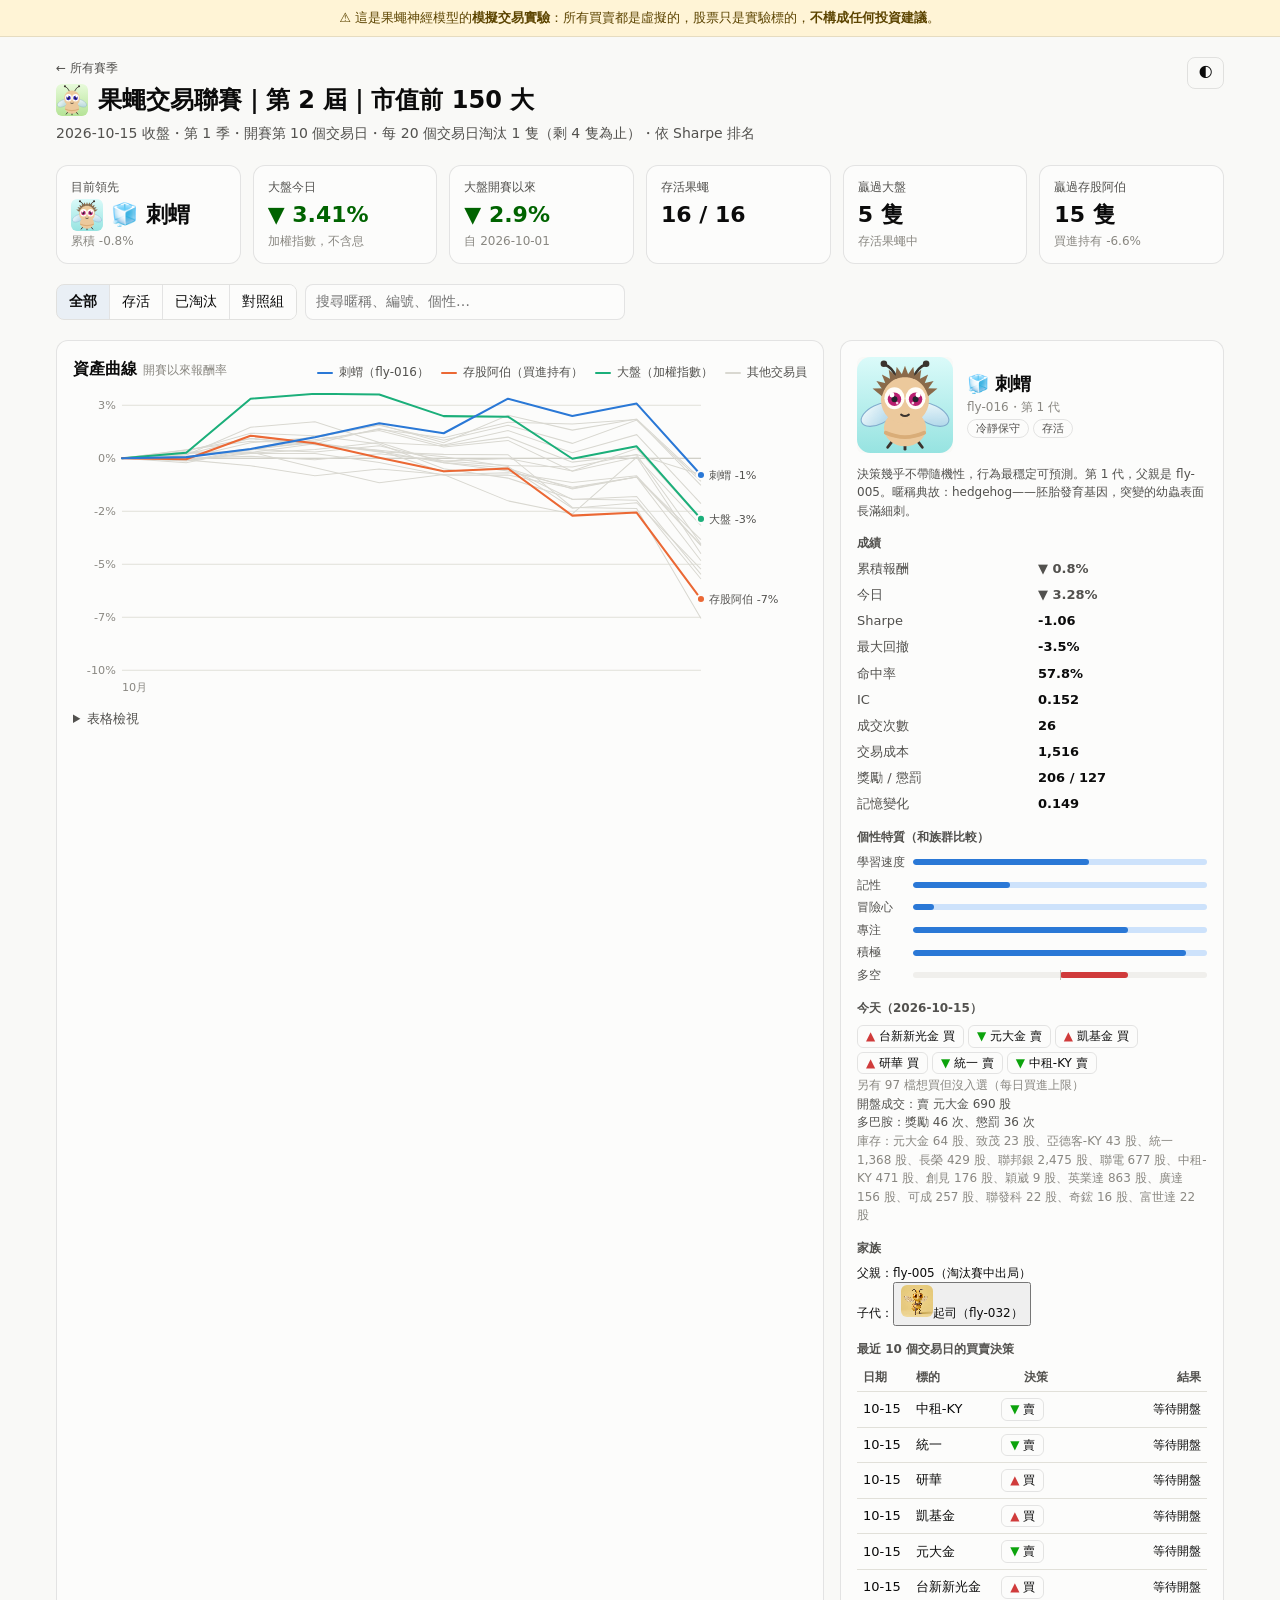
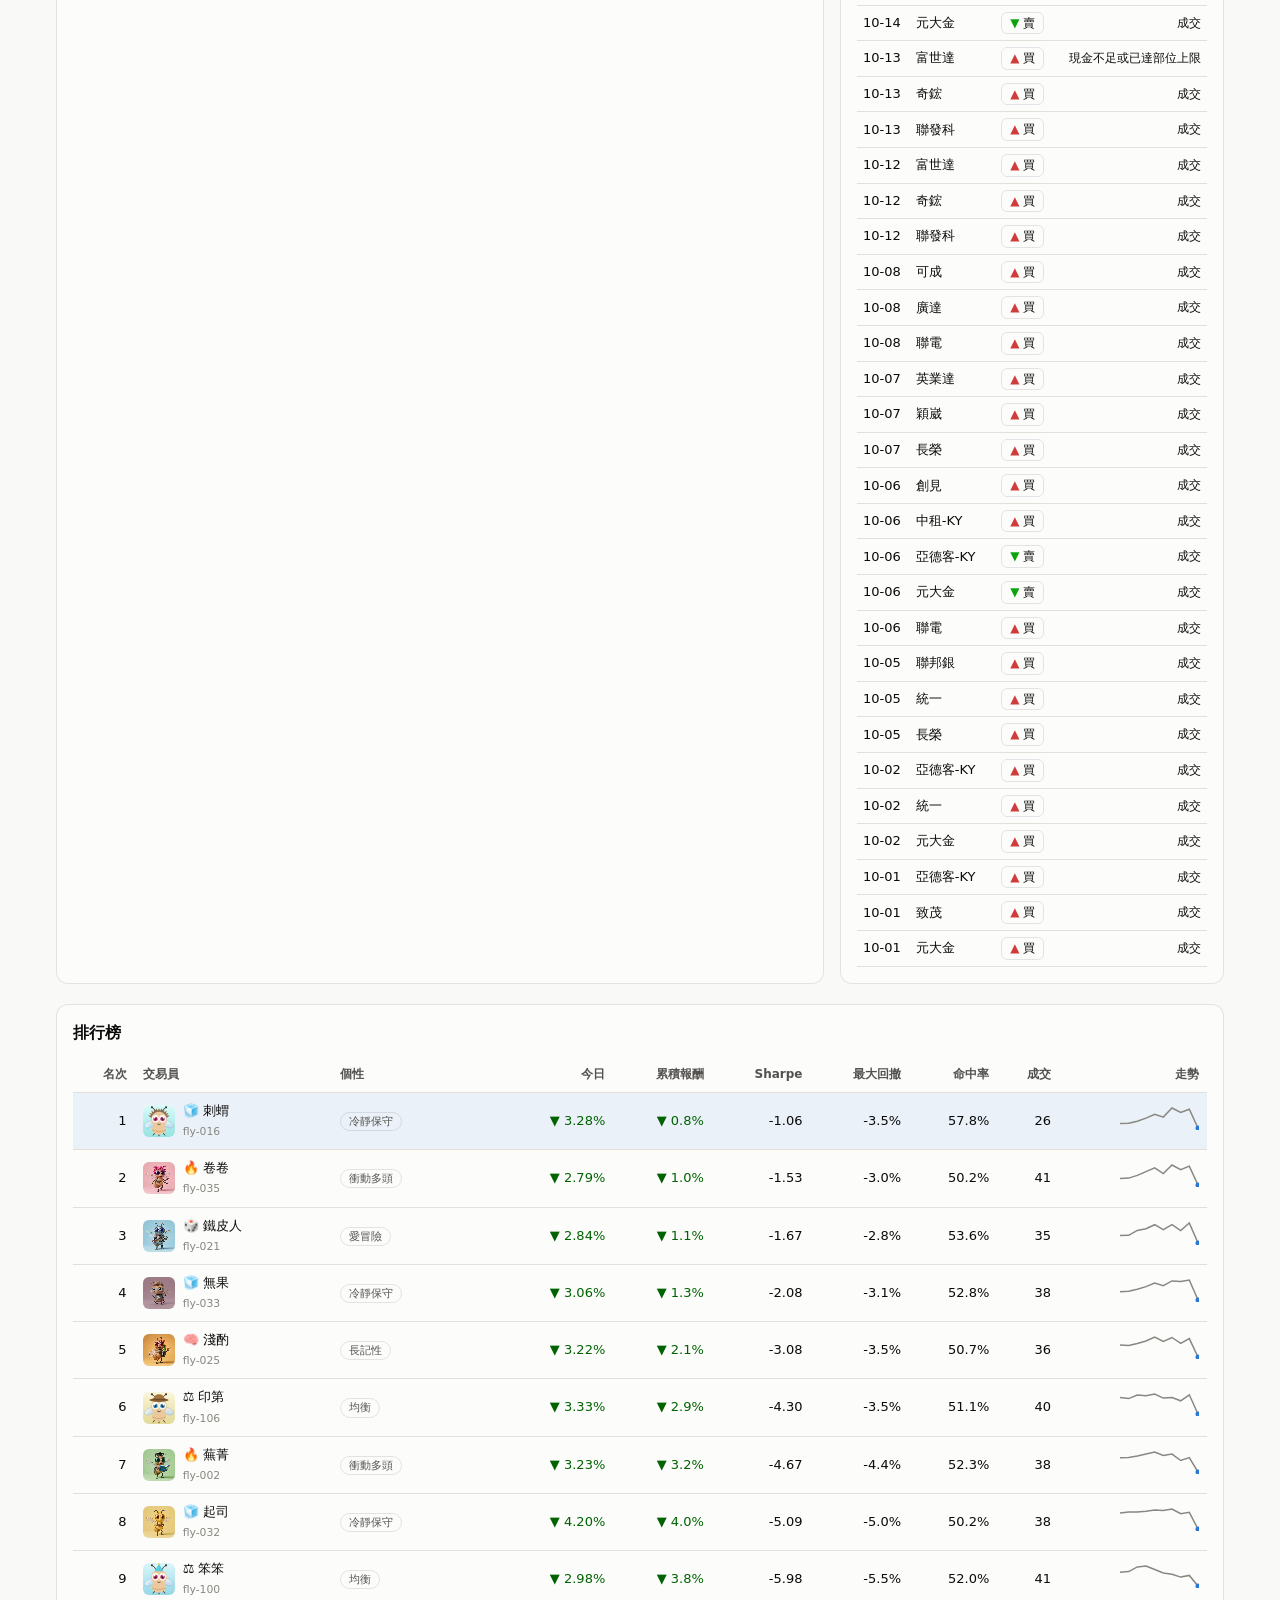
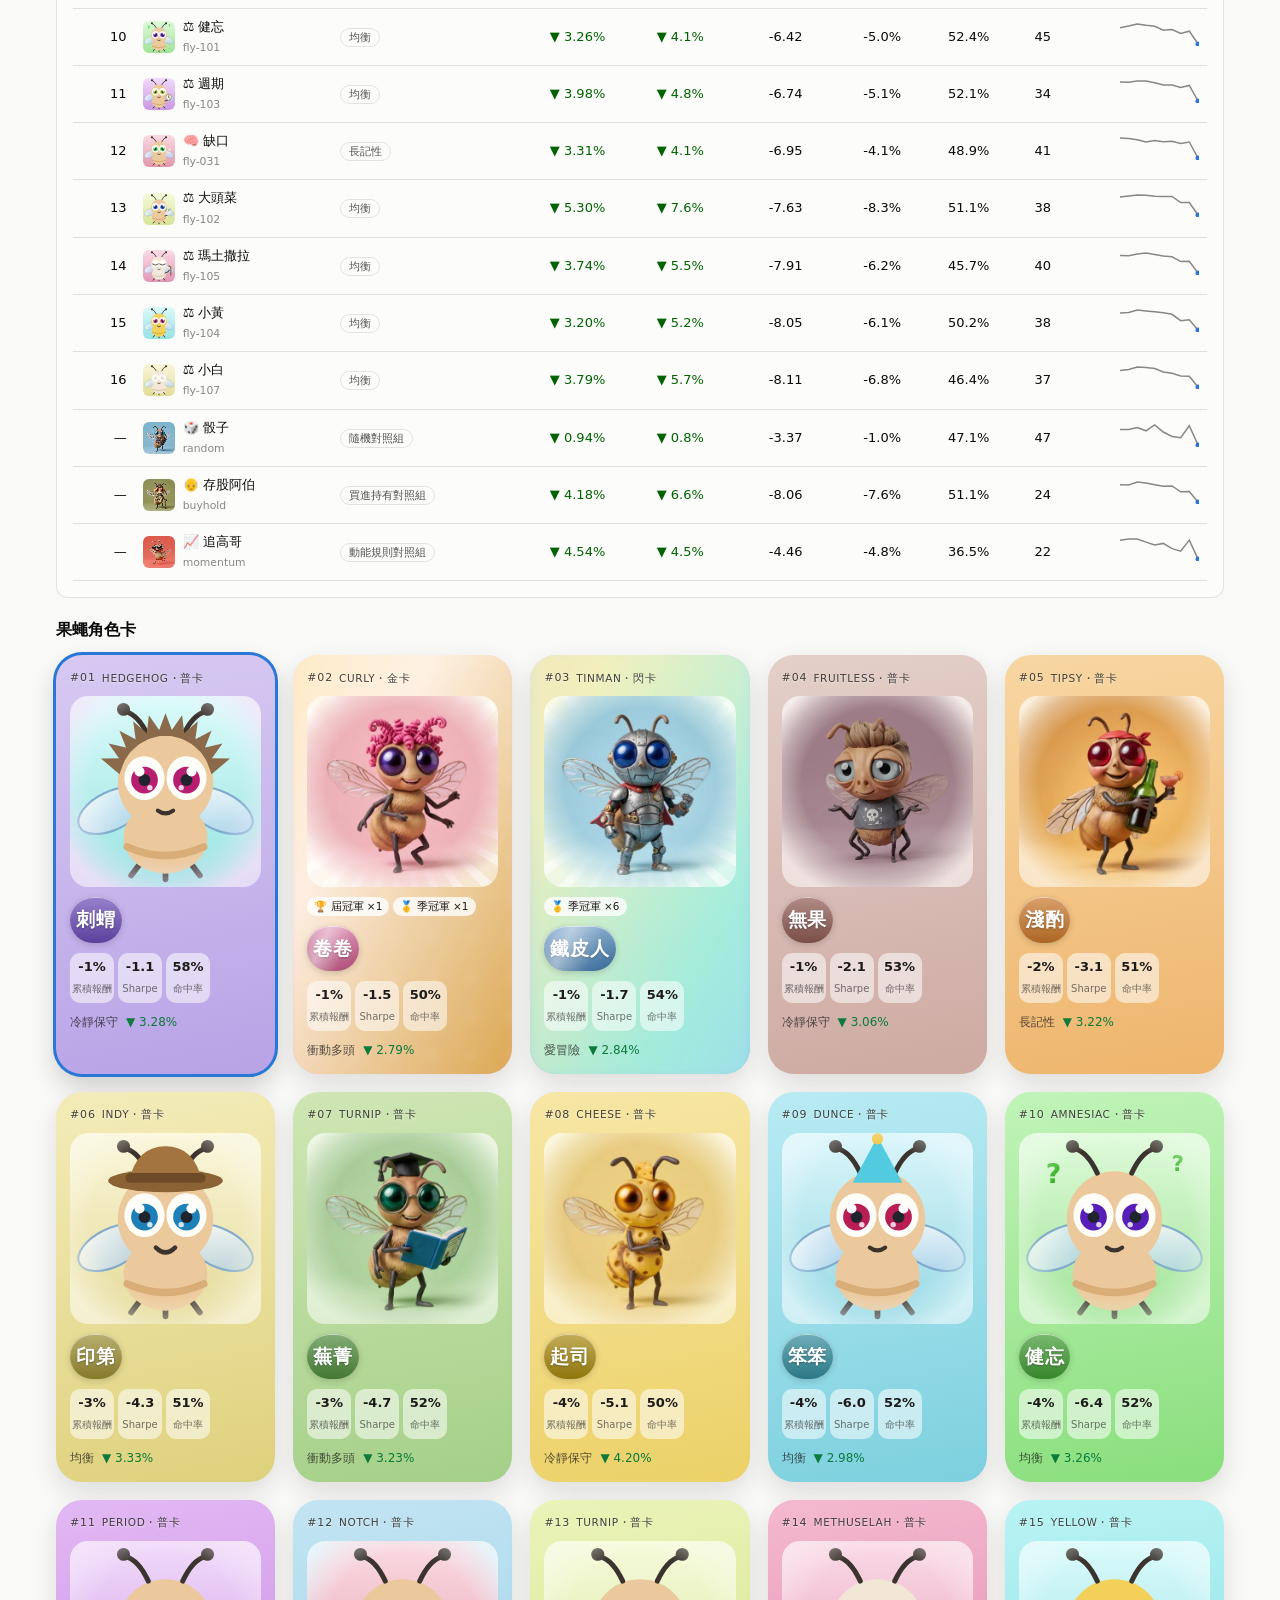
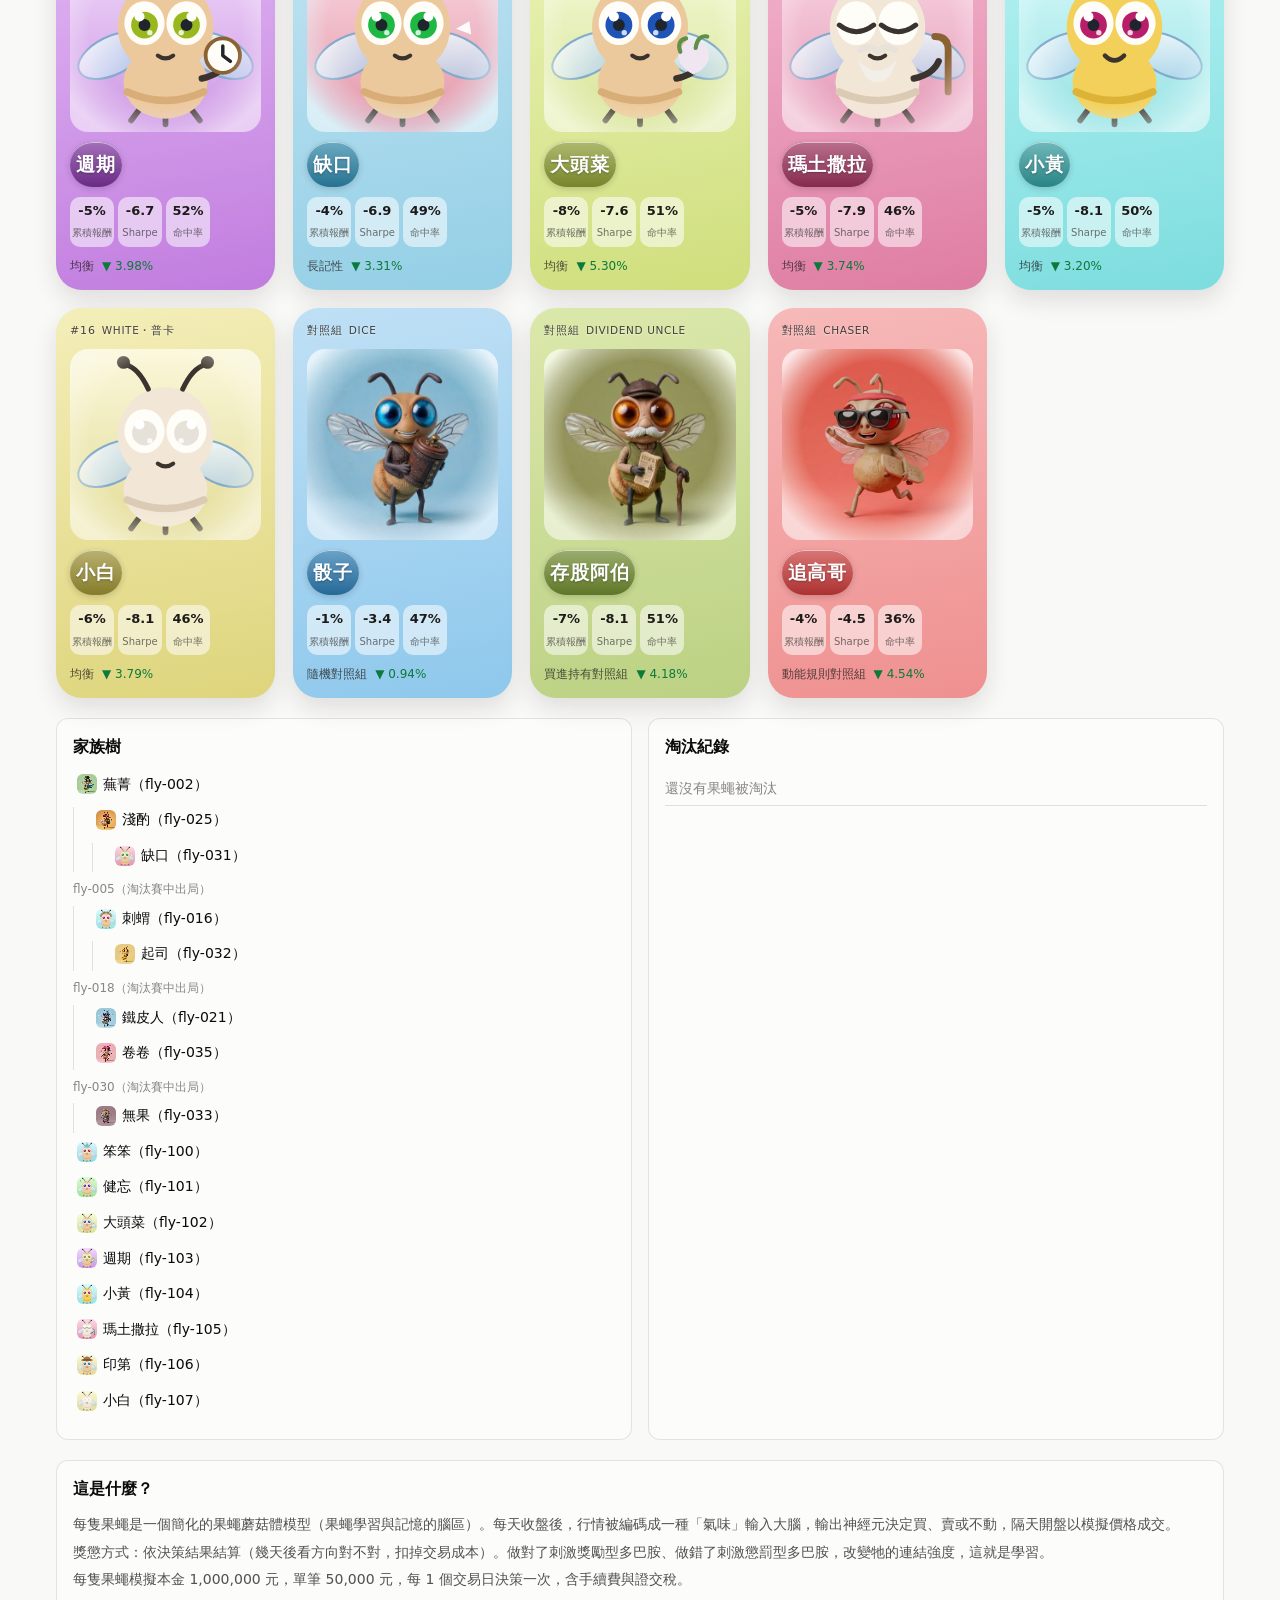
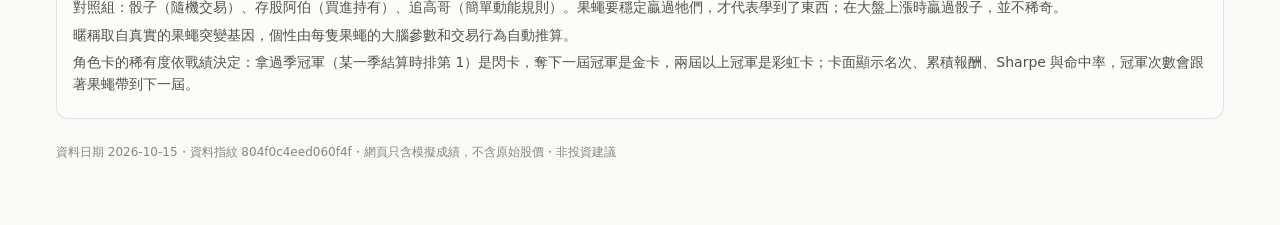
==== commit 16e3d7c9: "daily update" ====
--- a/docs/season2-top150/index.html
+++ b/docs/season2-top150/index.html
@@ -335,7 +335,7 @@
   <footer id="footer" class="muted small"></footer>
 </main>
 <div id="tip" class="tip" role="tooltip" hidden></div>
-<script id="data" type="application/json">{"league": {"name": "season2-top150", "title": "第 2 屆｜市值前 150 大", "date": "2026-10-14", "season": 1, "trading_days": 9, "start": "2026-10-01", "season_days": 20, "eliminate": 1, "min_survivors": 4, "benchmark_total": 0.00563, "benchmark_today": 0.00589, "fingerprint": "b2645f9b5db6b44b", "reward_mode": "action_contingent", "capital": 1000000, "order_value": 50000, "trade_every_days": 1}, "dates": ["2026-10-01", "2026-10-02", "2026-10-05", "2026-10-06", "2026-10-07", "2026-10-08", "2026-10-12", "2026-10-13", "2026-10-14"], "benchmark": [0.0, 0.00253, 0.0281, 0.03038, 0.03005, 0.01985, 0.01962, -0.00025, 0.00563], "eliminations": [], "traders": [{"id": "fly-002", "nickname": "蕪菁", "title": "衝動多頭", "emoji": "🔥", "bio": "出手頻繁、偏愛買進，看到機會就衝。第 0 代，初代果蠅。暱稱典故：rutabaga——學習記憶突變，蘑菇體裡的 cAMP 訊號出了問題。", "gene": "rutabaga", "gene_note": "學習記憶突變，蘑菇體裡的 cAMP 訊號出了問題", "avatar": "avatars/fly-002.webp", "cut": false, "card": {"from": "#cfe6b4", "to": "#a5d089", "pill": "#4e8b3a", "code": "TURNIP"}, "titles": {"season": 0, "league": 0, "tier": "plain", "tier_name": "普卡"}, "control": false, "active": true, "eliminated": null, "generation": 0, "parent": null, "children": ["fly-025"], "traits": {"學習速度": 1.0, "記性": 0.267, "冒險心": 0.8, "專注": 0.8, "積極": 0.8, "多空傾向": 0.357}, "stats": {"return": 0.00058, "sharpe": 0.16712, "max_drawdown": -0.01887, "hit_rate": 0.53922, "calls": 408.0, "ic": 0.09507, "trades": 32.0, "costs": 2461.48474, "rewards": 170.0, "punishments": 134.0, "memory": 0.15294, "today_change": 0.00671, "buy_share": 0.53926, "hold_share": 0.27852, "sell_share": 0.18222}, "curve": [0.0, 0.00055, 0.00438, 0.00877, 0.01303, 0.00528, 0.00842, -0.00609, 0.00058], "positions": [{"symbol": "2885.TW", "name": "元大金", "shares": 1449}, {"symbol": "2360.TW", "name": "致茂", "shares": 23}, {"symbol": "1590.TW", "name": "亞德客-KY", "shares": 43}, {"symbol": "1216.TW", "name": "統一", "shares": 24}, {"symbol": "2356.TW", "name": "英業達", "shares": 3}, {"symbol": "2838.TW", "name": "聯邦銀", "shares": 2475}, {"symbol": "2454.TW", "name": "聯發科", "shares": 22}, {"symbol": "5871.TW", "name": "中租-KY", "shares": 471}, {"symbol": "2303.TW", "name": "聯電", "shares": 699}, {"symbol": "3006.TW", "name": "晶豪科", "shares": 183}, {"symbol": "2308.TW", "name": "台達電", "shares": 27}, {"symbol": "2382.TW", "name": "廣達", "shares": 157}, {"symbol": "3017.TW", "name": "奇鋐", "shares": 15}], "today": {"decisions": [{"symbol": "2330.TW", "action": "BUY", "selected": false, "name": "台積電"}, {"symbol": "2454.TW", "action": "BUY", "selected": false, "name": "聯發科"}, {"symbol": "2308.TW", "action": "BUY", "selected": false, "name": "台達電"}, {"symbol": "2317.TW", "action": "SELL", "selected": false, "name": "鴻海"}, {"symbol": "2881.TW", "action": "SELL", "selected": false, "name": "富邦金"}, {"symbol": "2383.TW", "action": "BUY", "selected": false, "name": "台光電"}, {"symbol": "2303.TW", "action": "BUY", "selected": false, "name": "聯電"}, {"symbol": "2882.TW", "action": "BUY", "selected": false, "name": "國泰金"}, {"symbol": "2408.TW", "action": "BUY", "selected": false, "name": "南亞科"}, {"symbol": "2382.TW", "action": "BUY", "selected": false, "name": "廣達"}, {"symbol": "2891.TW", "action": "BUY", "selected": false, "name": "中信金"}, {"symbol": "3017.TW", "action": "BUY", "selected": true, "name": "奇鋐"}, {"symbol": "2059.TW", "action": "BUY", "selected": true, "name": "川湖"}, {"symbol": "7769.TW", "action": "BUY", "selected": false, "name": "鴻勁"}, {"symbol": "2327.TW", "action": "SELL", "selected": false, "name": "國巨*"}, {"symbol": "2412.TW", "action": "SELL", "selected": false, "name": "中華電"}, {"symbol": "2887.TW", "action": "BUY", "selected": false, "name": "台新新光金"}, {"symbol": "2345.TW", "action": "SELL", "selected": false, "name": "智邦"}, {"symbol": "2885.TW", "action": "SELL", "selected": true, "name": "元大金"}, {"symbol": "2360.TW", "action": "BUY", "selected": false, "name": "致茂"}, {"symbol": "3653.TW", "action": "BUY", "selected": false, "name": "健策"}, {"symbol": "2884.TW", "action": "BUY", "selected": false, "name": "玉山金"}, {"symbol": "6505.TW", "action": "SELL", "selected": false, "name": "台塑化"}, {"symbol": "2886.TW", "action": "SELL", "selected": false, "name": "兆豐金"}, {"symbol": "2344.TW", "action": "BUY", "selected": false, "name": "華邦電"}, {"symbol": "2890.TW", "action": "BUY", "selected": false, "name": "永豐金"}, {"symbol": "2883.TW", "action": "BUY", "selected": false, "name": "凱基金"}, {"symbol": "2880.TW", "action": "SELL", "selected": false, "name": "華南金"}, {"symbol": "2301.TW", "action": "BUY", "selected": false, "name": "光寶科"}, {"symbol": "2395.TW", "action": "BUY", "selected": false, "name": "研華"}, {"symbol": "2892.TW", "action": "SELL", "selected": false, "name": "第一金"}, {"symbol": "2368.TW", "action": "BUY", "selected": false, "name": "金像電"}, {"symbol": "2603.TW", "action": "BUY", "selected": false, "name": "長榮"}, {"symbol": "6446.TW", "action": "BUY", "selected": false, "name": "藥華藥"}, {"symbol": "3045.TW", "action": "SELL", "selected": false, "name": "台灣大"}, {"symbol": "5880.TW", "action": "BUY", "selected": false, "name": "合庫金"}, {"symbol": "1216.TW", "action": "SELL", "selected": true, "name": "統一"}, {"symbol": "6669.TW", "action": "BUY", "selected": false, "name": "緯穎"}, {"symbol": "3189.TW", "action": "BUY", "selected": false, "name": "景碩"}, {"symbol": "1301.TW", "action": "SELL", "selected": false, "name": "台塑"}, {"symbol": "1326.TW", "action": "BUY", "selected": false, "name": "台化"}, {"symbol": "3665.TW", "action": "BUY", "selected": false, "name": "貿聯-KY"}, {"symbol": "4904.TW", "action": "SELL", "selected": false, "name": "遠傳"}, {"symbol": "3481.TW", "action": "BUY", "selected": false, "name": "群創"}, {"symbol": "2379.TW", "action": "BUY", "selected": false, "name": "瑞昱"}, {"symbol": "2801.TW", "action": "BUY", "selected": false, "name": "彰銀"}, {"symbol": "2449.TW", "action": "SELL", "selected": false, "name": "京元電子"}, {"symbol": "6770.TW", "action": "SELL", "selected": false, "name": "力積電"}, {"symbol": "2615.TW", "action": "BUY", "selected": false, "name": "萬海"}, {"symbol": "3661.TW", "action": "BUY", "selected": false, "name": "世芯-KY"}, {"symbol": "3044.TW", "action": "BUY", "selected": false, "name": "健鼎"}, {"symbol": "1590.TW", "action": "BUY", "selected": false, "name": "亞德客-KY"}, {"symbol": "5876.TW", "action": "SELL", "selected": false, "name": "上海商銀"}, {"symbol": "1519.TW", "action": "SELL", "selected": false, "name": "華城"}, {"symbol": "4938.TW", "action": "SELL", "selected": false, "name": "和碩"}, {"symbol": "6515.TW", "action": "BUY", "selected": false, "name": "穎崴"}, {"symbol": "2376.TW", "action": "BUY", "selected": false, "name": "技嘉"}, {"symbol": "2337.TW", "action": "BUY", "selected": false, "name": "旺宏"}, {"symbol": "2618.TW", "action": "BUY", "selected": false, "name": "長榮航"}, {"symbol": "2912.TW", "action": "SELL", "selected": false, "name": "統一超"}, {"symbol": "2356.TW", "action": "BUY", "selected": false, "name": "英業達"}, {"symbol": "2409.TW", "action": "BUY", "selected": false, "name": "友達"}, {"symbol": "2609.TW", "action": "SELL", "selected": false, "name": "陽明"}, {"symbol": "6239.TW", "action": "SELL", "selected": false, "name": "力成"}, {"symbol": "5871.TW", "action": "SELL", "selected": true, "name": "中租-KY"}, {"symbol": "2404.TW", "action": "BUY", "selected": false, "name": "漢唐"}, {"symbol": "2834.TW", "action": "BUY", "selected": false, "name": "臺企銀"}, {"symbol": "6213.TW", "action": "SELL", "selected": false, "name": "聯茂"}, {"symbol": "3702.TW", "action": "SELL", "selected": false, "name": "大聯大"}, {"symbol": "1504.TW", "action": "BUY", "selected": false, "name": "東元"}, {"symbol": "2324.TW", "action": "SELL", "selected": false, "name": "仁寶"}, {"symbol": "6139.TW", "action": "BUY", "selected": false, "name": "亞翔"}, {"symbol": "1605.TW", "action": "SELL", "selected": false, "name": "華新"}, {"symbol": "3532.TW", "action": "BUY", "selected": false, "name": "台勝科"}, {"symbol": "6415.TW", "action": "SELL", "selected": false, "name": "矽力*-KY"}, {"symbol": "6531.TW", "action": "BUY", "selected": false, "name": "愛普*"}, {"symbol": "1402.TW", "action": "SELL", "selected": false, "name": "遠東新"}, {"symbol": "2347.TW", "action": "SELL", "selected": false, "name": "聯強"}, {"symbol": "6805.TW", "action": "BUY", "selected": true, "name": "富世達"}, {"symbol": "2492.TW", "action": "BUY", "selected": false, "name": "華新科"}, {"symbol": "2633.TW", "action": "SELL", "selected": false, "name": "台灣高鐵"}, {"symbol": "7750.TW", "action": "SELL", "selected": false, "name": "新代"}, {"symbol": "6789.TW", "action": "BUY", "selected": false, "name": "采鈺"}, {"symbol": "2377.TW", "action": "BUY", "selected": false, "name": "微星"}, {"symbol": "2812.TW", "action": "BUY", "selected": false, "name": "台中銀"}, {"symbol": "1102.TW", "action": "SELL", "selected": false, "name": "亞泥"}, {"symbol": "2610.TW", "action": "BUY", "selected": false, "name": "華航"}, {"symbol": "6919.TW", "action": "SELL", "selected": false, "name": "康霈*"}, {"symbol": "3026.TW", "action": "SELL", "selected": false, "name": "禾伸堂"}, {"symbol": "2451.TW", "action": "BUY", "selected": false, "name": "創見"}, {"symbol": "8996.TW", "action": "SELL", "selected": false, "name": "高力"}, {"symbol": "6196.TW", "action": "SELL", "selected": false, "name": "帆宣"}, {"symbol": "2049.TW", "action": "BUY", "selected": false, "name": "上銀"}, {"symbol": "1560.TW", "action": "BUY", "selected": false, "name": "中砂"}, {"symbol": "8210.TW", "action": "BUY", "selected": false, "name": "勤誠"}, {"symbol": "2474.TW", "action": "BUY", "selected": false, "name": "可成"}, {"symbol": "8464.TW", "action": "SELL", "selected": false, "name": "億豐"}, {"symbol": "3406.TW", "action": "BUY", "selected": false, "name": "玉晶光"}, {"symbol": "6285.TW", "action": "SELL", "selected": false, "name": "啟碁"}, {"symbol": "6526.TW", "action": "SELL", "selected": false, "name": "達發"}, {"symbol": "5434.TW", "action": "BUY", "selected": false, "name": "崇越"}, {"symbol": "1503.TW", "action": "BUY", "selected": false, "name": "士電"}, {"symbol": "2455.TW", "action": "BUY", "selected": false, "name": "全新"}, {"symbol": "2838.TW", "action": "BUY", "selected": false, "name": "聯邦銀"}, {"symbol": "2542.TW", "action": "SELL", "selected": false, "name": "興富發"}, {"symbol": "2353.TW", "action": "BUY", "selected": false, "name": "宏碁"}, {"symbol": "2354.TW", "action": "SELL", "selected": false, "name": "鴻準"}, {"symbol": "9105.TW", "action": "SELL", "selected": false, "name": "泰金寶-DR"}, {"symbol": "2855.TW", "action": "BUY", "selected": false, "name": "統一證"}, {"symbol": "1513.TW", "action": "BUY", "selected": false, "name": "中興電"}, {"symbol": "1717.TW", "action": "SELL", "selected": false, "name": "長興"}, {"symbol": "3006.TW", "action": "BUY", "selected": false, "name": "晶豪科"}, {"symbol": "9945.TW", "action": "SELL", "selected": false, "name": "潤泰新"}, {"symbol": "3023.TW", "action": "BUY", "selected": false, "name": "信邦"}, {"symbol": "2637.TW", "action": "BUY", "selected": false, "name": "慧洋-KY"}, {"symbol": "6691.TW", "action": "SELL", "selected": false, "name": "洋基工程"}, {"symbol": "3450.TW", "action": "BUY", "selected": false, "name": "聯鈞"}, {"symbol": "1229.TW", "action": "BUY", "selected": false, "name": "聯華"}, {"symbol": "3167.TW", "action": "BUY", "selected": false, "name": "大量"}, {"symbol": "8039.TW", "action": "BUY", "selected": false, "name": "台虹"}], "fills": [{"side": "BUY", "symbol": "2454.TW", "name": "聯發科", "shares": 1, "fee": 4, "tax": 0}, {"side": "BUY", "symbol": "2303.TW", "name": "聯電", "shares": 20, "fee": 2, "tax": 0}, {"side": "BUY", "symbol": "3017.TW", "name": "奇鋐", "shares": 15, "fee": 43, "tax": 0}, {"side": "SELL", "symbol": "6515.TW", "name": "穎崴", "shares": 8, "fee": 40, "tax": 141}], "reward": 44, "punish": 44}, "recent": [{"date": "2026-10-14", "symbol": "6805.TW", "name": "富世達", "action": "BUY", "filled": null, "note": "等待開盤"}, {"date": "2026-10-14", "symbol": "5871.TW", "name": "中租-KY", "action": "SELL", "filled": null, "note": "等待開盤"}, {"date": "2026-10-14", "symbol": "1216.TW", "name": "統一", "action": "SELL", "filled": null, "note": "等待開盤"}, {"date": "2026-10-14", "symbol": "2885.TW", "name": "元大金", "action": "SELL", "filled": null, "note": "等待開盤"}, {"date": "2026-10-14", "symbol": "2059.TW", "name": "川湖", "action": "BUY", "filled": null, "note": "等待開盤"}, {"date": "2026-10-14", "symbol": "3017.TW", "name": "奇鋐", "action": "BUY", "filled": null, "note": "等待開盤"}, {"date": "2026-10-13", "symbol": "6515.TW", "name": "穎崴", "action": "SELL", "filled": true, "note": "成交"}, {"date": "2026-10-13", "symbol": "3017.TW", "name": "奇鋐", "action": "BUY", "filled": true, "note": "成交"}, {"date": "2026-10-13", "symbol": "2303.TW", "name": "聯電", "action": "BUY", "filled": true, "note": "成交"}, {"date": "2026-10-13", "symbol": "2454.TW", "name": "聯發科", "action": "BUY", "filled": true, "note": "成交"}, {"date": "2026-10-12", "symbol": "2382.TW", "name": "廣達", "action": "BUY", "filled": true, "note": "成交"}, {"date": "2026-10-12", "symbol": "2308.TW", "name": "台達電", "action": "BUY", "filled": true, "note": "成交"}, {"date": "2026-10-12", "symbol": "2454.TW", "name": "聯發科", "action": "BUY", "filled": true, "note": "成交"}, {"date": "2026-10-08", "symbol": "2356.TW", "name": "英業達", "action": "SELL", "filled": true, "note": "成交"}, {"date": "2026-10-08", "symbol": "6515.TW", "name": "穎崴", "action": "BUY", "filled": true, "note": "成交"}, {"date": "2026-10-08", "symbol": "2885.TW", "name": "元大金", "action": "BUY", "filled": true, "note": "成交"}, {"date": "2026-10-08", "symbol": "2303.TW", "name": "聯電", "action": "BUY", "filled": true, "note": "成交"}, {"date": "2026-10-07", "symbol": "3006.TW", "name": "晶豪科", "action": "BUY", "filled": true, "note": "成交"}, {"date": "2026-10-07", "symbol": "2356.TW", "name": "英業達", "action": "BUY", "filled": true, "note": "成交"}, {"date": "2026-10-07", "symbol": "3665.TW", "name": "貿聯-KY", "action": "SELL", "filled": true, "note": "成交"}, {"date": "2026-10-07", "symbol": "1216.TW", "name": "統一", "action": "SELL", "filled": true, "note": "成交"}, {"date": "2026-10-07", "symbol": "2303.TW", "name": "聯電", "action": "BUY", "filled": true, "note": "成交"}, {"date": "2026-10-06", "symbol": "5871.TW", "name": "中租-KY", "action": "BUY", "filled": true, "note": "成交"}, {"date": "2026-10-06", "symbol": "2356.TW", "name": "英業達", "action": "SELL", "filled": true, "note": "成交"}, {"date": "2026-10-06", "symbol": "1590.TW", "name": "亞德客-KY", "action": "SELL", "filled": true, "note": "成交"}, {"date": "2026-10-06", "symbol": "3665.TW", "name": "貿聯-KY", "action": "BUY", "filled": true, "note": "成交"}, {"date": "2026-10-06", "symbol": "1216.TW", "name": "統一", "action": "SELL", "filled": true, "note": "成交"}, {"date": "2026-10-06", "symbol": "2454.TW", "name": "聯發科", "action": "BUY", "filled": true, "note": "成交"}, {"date": "2026-10-05", "symbol": "2838.TW", "name": "聯邦銀", "action": "BUY", "filled": true, "note": "成交"}, {"date": "2026-10-05", "symbol": "2356.TW", "name": "英業達", "action": "BUY", "filled": true, "note": "成交"}, {"date": "2026-10-05", "symbol": "1216.TW", "name": "統一", "action": "BUY", "filled": true, "note": "成交"}, {"date": "2026-10-05", "symbol": "2885.TW", "name": "元大金", "action": "SELL", "filled": true, "note": "成交"}, {"date": "2026-10-02", "symbol": "1590.TW", "name": "亞德客-KY", "action": "BUY", "filled": true, "note": "成交"}, {"date": "2026-10-02", "symbol": "1216.TW", "name": "統一", "action": "BUY", "filled": true, "note": "成交"}, {"date": "2026-10-02", "symbol": "2885.TW", "name": "元大金", "action": "BUY", "filled": true, "note": "成交"}, {"date": "2026-10-01", "symbol": "1590.TW", "name": "亞德客-KY", "action": "BUY", "filled": true, "note": "成交"}, {"date": "2026-10-01", "symbol": "2360.TW", "name": "致茂", "action": "BUY", "filled": true, "note": "成交"}, {"date": "2026-10-01", "symbol": "2885.TW", "name": "元大金", "action": "BUY", "filled": true, "note": "成交"}]}, {"id": "fly-016", "nickname": "刺蝟", "title": "冷靜保守", "emoji": "🧊", "bio": "決策幾乎不帶隨機性，行為最穩定可預測。第 1 代，父親是 fly-005。暱稱典故：hedgehog——胚胎發育基因，突變的幼蟲表面長滿細刺。", "gene": "hedgehog", "gene_note": "胚胎發育基因，突變的幼蟲表面長滿細刺", "avatar": "avatars/fly-016.svg", "cut": false, "card": {"from": "#d7c9f2", "to": "#b8a3e6", "pill": "#6b4bb5", "code": "HEDGEHOG"}, "titles": {"season": 0, "league": 0, "tier": "plain", "tier_name": "普卡"}, "control": false, "active": true, "eliminated": null, "generation": 1, "parent": "fly-005", "children": ["fly-032"], "traits": {"學習速度": 0.6, "記性": 0.333, "冒險心": 0.067, "專注": 0.733, "積極": 0.867, "多空傾向": 0.476}, "stats": {"return": 0.02576, "sharpe": 7.33543, "max_drawdown": -0.00792, "hit_rate": 0.62463, "calls": 341.0, "ic": 0.21082, "trades": 25.0, "costs": 1323.29157, "rewards": 160.0, "punishments": 91.0, "memory": 0.13502, "today_change": 0.00569, "buy_share": 0.6, "hold_share": 0.27556, "sell_share": 0.12444}, "curve": [0.0, 0.00055, 0.00438, 0.00988, 0.01651, 0.0118, 0.02809, 0.01995, 0.02576], "positions": [{"symbol": "2885.TW", "name": "元大金", "shares": 754}, {"symbol": "2360.TW", "name": "致茂", "shares": 23}, {"symbol": "1590.TW", "name": "亞德客-KY", "shares": 43}, {"symbol": "1216.TW", "name": "統一", "shares": 1368}, {"symbol": "2603.TW", "name": "長榮", "shares": 429}, {"symbol": "2838.TW", "name": "聯邦銀", "shares": 2475}, {"symbol": "2303.TW", "name": "聯電", "shares": 677}, {"symbol": "5871.TW", "name": "中租-KY", "shares": 471}, {"symbol": "2451.TW", "name": "創見", "shares": 176}, {"symbol": "6515.TW", "name": "穎崴", "shares": 9}, {"symbol": "2356.TW", "name": "英業達", "shares": 863}, {"symbol": "2382.TW", "name": "廣達", "shares": 156}, {"symbol": "2474.TW", "name": "可成", "shares": 257}, {"symbol": "2454.TW", "name": "聯發科", "shares": 22}, {"symbol": "3017.TW", "name": "奇鋐", "shares": 16}, {"symbol": "6805.TW", "name": "富世達", "shares": 22}], "today": {"decisions": [{"symbol": "2330.TW", "action": "BUY", "selected": false, "name": "台積電"}, {"symbol": "2454.TW", "action": "BUY", "selected": false, "name": "聯發科"}, {"symbol": "2308.TW", "action": "BUY", "selected": false, "name": "台達電"}, {"symbol": "2317.TW", "action": "BUY", "selected": false, "name": "鴻海"}, {"symbol": "3711.TW", "action": "SELL", "selected": false, "name": "日月光投控"}, {"symbol": "2881.TW", "action": "BUY", "selected": false, "name": "富邦金"}, {"symbol": "2383.TW", "action": "BUY", "selected": false, "name": "台光電"}, {"symbol": "1303.TW", "action": "SELL", "selected": false, "name": "南亞"}, {"symbol": "2303.TW", "action": "BUY", "selected": false, "name": "聯電"}, {"symbol": "2882.TW", "action": "BUY", "selected": false, "name": "國泰金"}, {"symbol": "2408.TW", "action": "BUY", "selected": false, "name": "南亞科"}, {"symbol": "3037.TW", "action": "BUY", "selected": false, "name": "欣興"}, {"symbol": "2382.TW", "action": "BUY", "selected": false, "name": "廣達"}, {"symbol": "2891.TW", "action": "BUY", "selected": false, "name": "中信金"}, {"symbol": "3017.TW", "action": "BUY", "selected": false, "name": "奇鋐"}, {"symbol": "2059.TW", "action": "BUY", "selected": false, "name": "川湖"}, {"symbol": "7769.TW", "action": "BUY", "selected": false, "name": "鴻勁"}, {"symbol": "2327.TW", "action": "BUY", "selected": false, "name": "國巨*"}, {"symbol": "2412.TW", "action": "SELL", "selected": false, "name": "中華電"}, {"symbol": "2887.TW", "action": "BUY", "selected": false, "name": "台新新光金"}, {"symbol": "2345.TW", "action": "SELL", "selected": false, "name": "智邦"}, {"symbol": "2885.TW", "action": "SELL", "selected": true, "name": "元大金"}, {"symbol": "2360.TW", "action": "BUY", "selected": false, "name": "致茂"}, {"symbol": "3443.TW", "action": "BUY", "selected": false, "name": "創意"}, {"symbol": "3653.TW", "action": "BUY", "selected": false, "name": "健策"}, {"symbol": "2884.TW", "action": "SELL", "selected": false, "name": "玉山金"}, {"symbol": "3008.TW", "action": "BUY", "selected": false, "name": "大立光"}, {"symbol": "2886.TW", "action": "BUY", "selected": false, "name": "兆豐金"}, {"symbol": "2344.TW", "action": "BUY", "selected": false, "name": "華邦電"}, {"symbol": "2357.TW", "action": "BUY", "selected": false, "name": "華碩"}, {"symbol": "8046.TW", "action": "BUY", "selected": false, "name": "南電"}, {"symbol": "2890.TW", "action": "BUY", "selected": false, "name": "永豐金"}, {"symbol": "2883.TW", "action": "BUY", "selected": false, "name": "凱基金"}, {"symbol": "2880.TW", "action": "SELL", "selected": false, "name": "華南金"}, {"symbol": "2301.TW", "action": "BUY", "selected": false, "name": "光寶科"}, {"symbol": "2395.TW", "action": "BUY", "selected": false, "name": "研華"}, {"symbol": "3231.TW", "action": "BUY", "selected": false, "name": "緯創"}, {"symbol": "2892.TW", "action": "BUY", "selected": false, "name": "第一金"}, {"symbol": "4958.TW", "action": "BUY", "selected": false, "name": "臻鼎-KY"}, {"symbol": "2368.TW", "action": "SELL", "selected": false, "name": "金像電"}, {"symbol": "2603.TW", "action": "BUY", "selected": false, "name": "長榮"}, {"symbol": "6446.TW", "action": "BUY", "selected": false, "name": "藥華藥"}, {"symbol": "3045.TW", "action": "BUY", "selected": false, "name": "台灣大"}, {"symbol": "5880.TW", "action": "SELL", "selected": false, "name": "合庫金"}, {"symbol": "1216.TW", "action": "BUY", "selected": false, "name": "統一"}, {"symbol": "6669.TW", "action": "BUY", "selected": false, "name": "緯穎"}, {"symbol": "3189.TW", "action": "BUY", "selected": false, "name": "景碩"}, {"symbol": "1301.TW", "action": "BUY", "selected": false, "name": "台塑"}, {"symbol": "1326.TW", "action": "SELL", "selected": false, "name": "台化"}, {"symbol": "3665.TW", "action": "BUY", "selected": false, "name": "貿聯-KY"}, {"symbol": "4904.TW", "action": "SELL", "selected": false, "name": "遠傳"}, {"symbol": "3481.TW", "action": "BUY", "selected": false, "name": "群創"}, {"symbol": "2379.TW", "action": "SELL", "selected": false, "name": "瑞昱"}, {"symbol": "2801.TW", "action": "BUY", "selected": false, "name": "彰銀"}, {"symbol": "3034.TW", "action": "BUY", "selected": false, "name": "聯詠"}, {"symbol": "2449.TW", "action": "BUY", "selected": false, "name": "京元電子"}, {"symbol": "6770.TW", "action": "BUY", "selected": false, "name": "力積電"}, {"symbol": "2615.TW", "action": "SELL", "selected": false, "name": "萬海"}, {"symbol": "3661.TW", "action": "BUY", "selected": false, "name": "世芯-KY"}, {"symbol": "2207.TW", "action": "BUY", "selected": false, "name": "和泰車"}, {"symbol": "2002.TW", "action": "BUY", "selected": false, "name": "中鋼"}, {"symbol": "2313.TW", "action": "BUY", "selected": false, "name": "華通"}, {"symbol": "3044.TW", "action": "BUY", "selected": false, "name": "健鼎"}, {"symbol": "1590.TW", "action": "BUY", "selected": false, "name": "亞德客-KY"}, {"symbol": "5876.TW", "action": "BUY", "selected": false, "name": "上海商銀"}, {"symbol": "3036.TW", "action": "SELL", "selected": false, "name": "文曄"}, {"symbol": "1519.TW", "action": "BUY", "selected": false, "name": "華城"}, {"symbol": "4938.TW", "action": "BUY", "selected": false, "name": "和碩"}, {"symbol": "6515.TW", "action": "BUY", "selected": false, "name": "穎崴"}, {"symbol": "2376.TW", "action": "BUY", "selected": false, "name": "技嘉"}, {"symbol": "2337.TW", "action": "BUY", "selected": false, "name": "旺宏"}, {"symbol": "2618.TW", "action": "BUY", "selected": false, "name": "長榮航"}, {"symbol": "2912.TW", "action": "SELL", "selected": false, "name": "統一超"}, {"symbol": "2356.TW", "action": "BUY", "selected": false, "name": "英業達"}, {"symbol": "2409.TW", "action": "BUY", "selected": false, "name": "友達"}, {"symbol": "2609.TW", "action": "SELL", "selected": false, "name": "陽明"}, {"symbol": "6239.TW", "action": "BUY", "selected": false, "name": "力成"}, {"symbol": "5871.TW", "action": "BUY", "selected": false, "name": "中租-KY"}, {"symbol": "2404.TW", "action": "BUY", "selected": false, "name": "漢唐"}, {"symbol": "2834.TW", "action": "BUY", "selected": false, "name": "臺企銀"}, {"symbol": "6213.TW", "action": "SELL", "selected": false, "name": "聯茂"}, {"symbol": "3702.TW", "action": "BUY", "selected": false, "name": "大聯大"}, {"symbol": "1101.TW", "action": "SELL", "selected": false, "name": "台泥"}, {"symbol": "3533.TW", "action": "SELL", "selected": false, "name": "嘉澤"}, {"symbol": "1802.TW", "action": "SELL", "selected": false, "name": "台玻"}, {"symbol": "1504.TW", "action": "BUY", "selected": false, "name": "東元"}, {"symbol": "2324.TW", "action": "SELL", "selected": false, "name": "仁寶"}, {"symbol": "6139.TW", "action": "BUY", "selected": false, "name": "亞翔"}, {"symbol": "1605.TW", "action": "SELL", "selected": false, "name": "華新"}, {"symbol": "3532.TW", "action": "BUY", "selected": false, "name": "台勝科"}, {"symbol": "6415.TW", "action": "BUY", "selected": false, "name": "矽力*-KY"}, {"symbol": "6531.TW", "action": "BUY", "selected": false, "name": "愛普*"}, {"symbol": "1402.TW", "action": "BUY", "selected": false, "name": "遠東新"}, {"symbol": "2347.TW", "action": "BUY", "selected": false, "name": "聯強"}, {"symbol": "6805.TW", "action": "BUY", "selected": false, "name": "富世達"}, {"symbol": "2492.TW", "action": "BUY", "selected": false, "name": "華新科"}, {"symbol": "2633.TW", "action": "SELL", "selected": false, "name": "台灣高鐵"}, {"symbol": "7750.TW", "action": "BUY", "selected": false, "name": "新代"}, {"symbol": "6789.TW", "action": "BUY", "selected": false, "name": "采鈺"}, {"symbol": "6442.TW", "action": "BUY", "selected": false, "name": "光聖"}, {"symbol": "2377.TW", "action": "SELL", "selected": false, "name": "微星"}, {"symbol": "2812.TW", "action": "BUY", "selected": false, "name": "台中銀"}, {"symbol": "1102.TW", "action": "SELL", "selected": false, "name": "亞泥"}, {"symbol": "2610.TW", "action": "BUY", "selected": false, "name": "華航"}, {"symbol": "6919.TW", "action": "SELL", "selected": false, "name": "康霈*"}, {"symbol": "3026.TW", "action": "BUY", "selected": false, "name": "禾伸堂"}, {"symbol": "2027.TW", "action": "SELL", "selected": false, "name": "大成鋼"}, {"symbol": "2451.TW", "action": "BUY", "selected": false, "name": "創見"}, {"symbol": "8996.TW", "action": "BUY", "selected": false, "name": "高力"}, {"symbol": "6196.TW", "action": "BUY", "selected": false, "name": "帆宣"}, {"symbol": "2049.TW", "action": "BUY", "selected": false, "name": "上銀"}, {"symbol": "1560.TW", "action": "BUY", "selected": false, "name": "中砂"}, {"symbol": "8210.TW", "action": "BUY", "selected": false, "name": "勤誠"}, {"symbol": "2474.TW", "action": "BUY", "selected": false, "name": "可成"}, {"symbol": "8464.TW", "action": "BUY", "selected": false, "name": "億豐"}, {"symbol": "3406.TW", "action": "BUY", "selected": false, "name": "玉晶光"}, {"symbol": "6285.TW", "action": "BUY", "selected": false, "name": "啟碁"}, {"symbol": "6526.TW", "action": "BUY", "selected": false, "name": "達發"}, {"symbol": "5434.TW", "action": "BUY", "selected": false, "name": "崇越"}, {"symbol": "3706.TW", "action": "SELL", "selected": false, "name": "神達"}, {"symbol": "1503.TW", "action": "BUY", "selected": false, "name": "士電"}, {"symbol": "6257.TW", "action": "BUY", "selected": false, "name": "矽格"}, {"symbol": "5269.TW", "action": "SELL", "selected": false, "name": "祥碩"}, {"symbol": "2455.TW", "action": "BUY", "selected": false, "name": "全新"}, {"symbol": "2838.TW", "action": "BUY", "selected": false, "name": "聯邦銀"}, {"symbol": "2542.TW", "action": "BUY", "selected": false, "name": "興富發"}, {"symbol": "2105.TW", "action": "SELL", "selected": false, "name": "正新"}, {"symbol": "2353.TW", "action": "SELL", "selected": false, "name": "宏碁"}, {"symbol": "2354.TW", "action": "BUY", "selected": false, "name": "鴻準"}, {"symbol": "9105.TW", "action": "SELL", "selected": false, "name": "泰金寶-DR"}, {"symbol": "6781.TW", "action": "BUY", "selected": false, "name": "AES-KY"}, {"symbol": "2855.TW", "action": "BUY", "selected": false, "name": "統一證"}, {"symbol": "2467.TW", "action": "BUY", "selected": false, "name": "志聖"}, {"symbol": "1513.TW", "action": "BUY", "selected": false, "name": "中興電"}, {"symbol": "1717.TW", "action": "SELL", "selected": false, "name": "長興"}, {"symbol": "2385.TW", "action": "SELL", "selected": false, "name": "群光"}, {"symbol": "3006.TW", "action": "BUY", "selected": false, "name": "晶豪科"}, {"symbol": "9945.TW", "action": "BUY", "selected": false, "name": "潤泰新"}, {"symbol": "1476.TW", "action": "BUY", "selected": false, "name": "儒鴻"}, {"symbol": "6005.TW", "action": "SELL", "selected": false, "name": "群益證"}, {"symbol": "3023.TW", "action": "BUY", "selected": false, "name": "信邦"}, {"symbol": "2637.TW", "action": "SELL", "selected": false, "name": "慧洋-KY"}, {"symbol": "6691.TW", "action": "BUY", "selected": false, "name": "洋基工程"}, {"symbol": "3450.TW", "action": "BUY", "selected": false, "name": "聯鈞"}, {"symbol": "1229.TW", "action": "BUY", "selected": false, "name": "聯華"}, {"symbol": "3005.TW", "action": "BUY", "selected": false, "name": "神基"}, {"symbol": "3167.TW", "action": "BUY", "selected": false, "name": "大量"}, {"symbol": "8039.TW", "action": "BUY", "selected": false, "name": "台虹"}], "fills": [{"side": "BUY", "symbol": "2454.TW", "name": "聯發科", "shares": 11, "fee": 43, "tax": 0}, {"side": "BUY", "symbol": "3017.TW", "name": "奇鋐", "shares": 1, "fee": 3, "tax": 0}], "reward": 52, "punish": 23}, "recent": [{"date": "2026-10-14", "symbol": "2885.TW", "name": "元大金", "action": "SELL", "filled": null, "note": "等待開盤"}, {"date": "2026-10-13", "symbol": "6805.TW", "name": "富世達", "action": "BUY", "filled": false, "note": "現金不足或已達部位上限"}, {"date": "2026-10-13", "symbol": "3017.TW", "name": "奇鋐", "action": "BUY", "filled": true, "note": "成交"}, {"date": "2026-10-13", "symbol": "2454.TW", "name": "聯發科", "action": "BUY", "filled": true, "note": "成交"}, {"date": "2026-10-12", "symbol": "6805.TW", "name": "富世達", "action": "BUY", "filled": true, "note": "成交"}, {"date": "2026-10-12", "symbol": "3017.TW", "name": "奇鋐", "action": "BUY", "filled": true, "note": "成交"}, {"date": "2026-10-12", "symbol": "2454.TW", "name": "聯發科", "action": "BUY", "filled": true, "note": "成交"}, {"date": "2026-10-08", "symbol": "2474.TW", "name": "可成", "action": "BUY", "filled": true, "note": "成交"}, {"date": "2026-10-08", "symbol": "2382.TW", "name": "廣達", "action": "BUY", "filled": true, "note": "成交"}, {"date": "2026-10-08", "symbol": "2303.TW", "name": "聯電", "action": "BUY", "filled": true, "note": "成交"}, {"date": "2026-10-07", "symbol": "2356.TW", "name": "英業達", "action": "BUY", "filled": true, "note": "成交"}, {"date": "2026-10-07", "symbol": "6515.TW", "name": "穎崴", "action": "BUY", "filled": true, "note": "成交"}, {"date": "2026-10-07", "symbol": "2603.TW", "name": "長榮", "action": "BUY", "filled": true, "note": "成交"}, {"date": "2026-10-06", "symbol": "2451.TW", "name": "創見", "action": "BUY", "filled": true, "note": "成交"}, {"date": "2026-10-06", "symbol": "5871.TW", "name": "中租-KY", "action": "BUY", "filled": true, "note": "成交"}, {"date": "2026-10-06", "symbol": "1590.TW", "name": "亞德客-KY", "action": "SELL", "filled": true, "note": "成交"}, {"date": "2026-10-06", "symbol": "2885.TW", "name": "元大金", "action": "SELL", "filled": true, "note": "成交"}, {"date": "2026-10-06", "symbol": "2303.TW", "name": "聯電", "action": "BUY", "filled": true, "note": "成交"}, {"date": "2026-10-05", "symbol": "2838.TW", "name": "聯邦銀", "action": "BUY", "filled": true, "note": "成交"}, {"date": "2026-10-05", "symbol": "1216.TW", "name": "統一", "action": "BUY", "filled": true, "note": "成交"}, {"date": "2026-10-05", "symbol": "2603.TW", "name": "長榮", "action": "BUY", "filled": true, "note": "成交"}, {"date": "2026-10-02", "symbol": "1590.TW", "name": "亞德客-KY", "action": "BUY", "filled": true, "note": "成交"}, {"date": "2026-10-02", "symbol": "1216.TW", "name": "統一", "action": "BUY", "filled": true, "note": "成交"}, {"date": "2026-10-02", "symbol": "2885.TW", "name": "元大金", "action": "BUY", "filled": true, "note": "成交"}, {"date": "2026-10-01", "symbol": "1590.TW", "name": "亞德客-KY", "action": "BUY", "filled": true, "note": "成交"}, {"date": "2026-10-01", "symbol": "2360.TW", "name": "致茂", "action": "BUY", "filled": true, "note": "成交"}, {"date": "2026-10-01", "symbol": "2885.TW", "name": "元大金", "action": "BUY", "filled": true, "note": "成交"}]}, {"id": "fly-021", "nickname": "鐵皮人", "title": "愛冒險", "emoji": "🎲", "bio": "決策帶有較多隨機探索，常做出意料之外的選擇。第 2 代，父親是 fly-018。暱稱典故：tinman——心臟發育基因，突變的胚胎長不出心臟，名字來自綠野仙蹤。", "gene": "tinman", "gene_note": "心臟發育基因，突變的胚胎長不出心臟，名字來自綠野仙蹤", "avatar": "avatars/fly-021.webp", "cut": false, "card": {"from": "#bfdcf6", "to": "#8dbfe8", "pill": "#2f6fa8", "code": "TINMAN"}, "titles": {"season": 6, "league": 0, "tier": "holo", "tier_name": "閃卡"}, "control": false, "active": true, "eliminated": null, "generation": 2, "parent": "fly-018", "children": [], "traits": {"學習速度": 0.733, "記性": 0.067, "冒險心": 0.867, "專注": 0.0, "積極": 0.6, "多空傾向": 0.418}, "stats": {"return": 0.01803, "sharpe": 5.45578, "max_drawdown": -0.00846, "hit_rate": 0.56077, "calls": 362.0, "ic": 0.02728, "trades": 30.0, "costs": 2146.779, "rewards": 148.0, "punishments": 110.0, "memory": 0.2918, "today_change": 0.01095, "buy_share": 0.55852, "hold_share": 0.30074, "sell_share": 0.14074}, "curve": [0.0, 0.00029, 0.00735, 0.00982, 0.01558, 0.00846, 0.01559, 0.007, 0.01803], "positions": [{"symbol": "2360.TW", "name": "致茂", "shares": 2}, {"symbol": "1590.TW", "name": "亞德客-KY", "shares": 82}, {"symbol": "8210.TW", "name": "勤誠", "shares": 60}, {"symbol": "2891.TW", "name": "中信金", "shares": 730}, {"symbol": "1216.TW", "name": "統一", "shares": 1368}, {"symbol": "2356.TW", "name": "英業達", "shares": 857}, {"symbol": "2912.TW", "name": "統一超", "shares": 236}, {"symbol": "5871.TW", "name": "中租-KY", "shares": 4}, {"symbol": "3481.TW", "name": "群創", "shares": 967}, {"symbol": "6770.TW", "name": "力積電", "shares": 680}, {"symbol": "6515.TW", "name": "穎崴", "shares": 8}, {"symbol": "2324.TW", "name": "仁寶", "shares": 1392}, {"symbol": "2454.TW", "name": "聯發科", "shares": 22}, {"symbol": "3443.TW", "name": "創意", "shares": 12}, {"symbol": "3045.TW", "name": "台灣大", "shares": 411}, {"symbol": "6805.TW", "name": "富世達", "shares": 22}], "today": {"decisions": [{"symbol": "2330.TW", "action": "BUY", "selected": false, "name": "台積電"}, {"symbol": "2454.TW", "action": "BUY", "selected": false, "name": "聯發科"}, {"symbol": "2308.TW", "action": "BUY", "selected": false, "name": "台達電"}, {"symbol": "2317.TW", "action": "BUY", "selected": false, "name": "鴻海"}, {"symbol": "3711.TW", "action": "BUY", "selected": false, "name": "日月光投控"}, {"symbol": "2881.TW", "action": "BUY", "selected": false, "name": "富邦金"}, {"symbol": "2383.TW", "action": "BUY", "selected": false, "name": "台光電"}, {"symbol": "1303.TW", "action": "SELL", "selected": false, "name": "南亞"}, {"symbol": "2303.TW", "action": "BUY", "selected": false, "name": "聯電"}, {"symbol": "2882.TW", "action": "BUY", "selected": false, "name": "國泰金"}, {"symbol": "2408.TW", "action": "BUY", "selected": false, "name": "南亞科"}, {"symbol": "3037.TW", "action": "BUY", "selected": false, "name": "欣興"}, {"symbol": "2382.TW", "action": "BUY", "selected": false, "name": "廣達"}, {"symbol": "3017.TW", "action": "BUY", "selected": true, "name": "奇鋐"}, {"symbol": "2059.TW", "action": "BUY", "selected": true, "name": "川湖"}, {"symbol": "7769.TW", "action": "BUY", "selected": false, "name": "鴻勁"}, {"symbol": "2327.TW", "action": "BUY", "selected": false, "name": "國巨*"}, {"symbol": "2412.TW", "action": "BUY", "selected": false, "name": "中華電"}, {"symbol": "2345.TW", "action": "BUY", "selected": false, "name": "智邦"}, {"symbol": "2885.TW", "action": "SELL", "selected": false, "name": "元大金"}, {"symbol": "2360.TW", "action": "BUY", "selected": false, "name": "致茂"}, {"symbol": "3443.TW", "action": "BUY", "selected": false, "name": "創意"}, {"symbol": "3653.TW", "action": "BUY", "selected": false, "name": "健策"}, {"symbol": "2884.TW", "action": "SELL", "selected": false, "name": "玉山金"}, {"symbol": "6505.TW", "action": "BUY", "selected": false, "name": "台塑化"}, {"symbol": "3008.TW", "action": "BUY", "selected": false, "name": "大立光"}, {"symbol": "2886.TW", "action": "BUY", "selected": false, "name": "兆豐金"}, {"symbol": "2344.TW", "action": "BUY", "selected": false, "name": "華邦電"}, {"symbol": "2357.TW", "action": "BUY", "selected": false, "name": "華碩"}, {"symbol": "8046.TW", "action": "BUY", "selected": false, "name": "南電"}, {"symbol": "2890.TW", "action": "BUY", "selected": false, "name": "永豐金"}, {"symbol": "2883.TW", "action": "BUY", "selected": false, "name": "凱基金"}, {"symbol": "2301.TW", "action": "BUY", "selected": false, "name": "光寶科"}, {"symbol": "2395.TW", "action": "BUY", "selected": false, "name": "研華"}, {"symbol": "3231.TW", "action": "SELL", "selected": false, "name": "緯創"}, {"symbol": "2892.TW", "action": "BUY", "selected": false, "name": "第一金"}, {"symbol": "4958.TW", "action": "BUY", "selected": false, "name": "臻鼎-KY"}, {"symbol": "2368.TW", "action": "SELL", "selected": false, "name": "金像電"}, {"symbol": "2603.TW", "action": "SELL", "selected": false, "name": "長榮"}, {"symbol": "6446.TW", "action": "BUY", "selected": false, "name": "藥華藥"}, {"symbol": "5880.TW", "action": "SELL", "selected": false, "name": "合庫金"}, {"symbol": "1216.TW", "action": "SELL", "selected": true, "name": "統一"}, {"symbol": "6669.TW", "action": "SELL", "selected": false, "name": "緯穎"}, {"symbol": "3189.TW", "action": "SELL", "selected": false, "name": "景碩"}, {"symbol": "1301.TW", "action": "BUY", "selected": false, "name": "台塑"}, {"symbol": "1326.TW", "action": "SELL", "selected": false, "name": "台化"}, {"symbol": "3665.TW", "action": "BUY", "selected": false, "name": "貿聯-KY"}, {"symbol": "2801.TW", "action": "SELL", "selected": false, "name": "彰銀"}, {"symbol": "3034.TW", "action": "BUY", "selected": false, "name": "聯詠"}, {"symbol": "2449.TW", "action": "BUY", "selected": false, "name": "京元電子"}, {"symbol": "6770.TW", "action": "BUY", "selected": false, "name": "力積電"}, {"symbol": "2615.TW", "action": "SELL", "selected": false, "name": "萬海"}, {"symbol": "2002.TW", "action": "SELL", "selected": false, "name": "中鋼"}, {"symbol": "1590.TW", "action": "BUY", "selected": false, "name": "亞德客-KY"}, {"symbol": "1519.TW", "action": "BUY", "selected": false, "name": "華城"}, {"symbol": "4938.TW", "action": "BUY", "selected": false, "name": "和碩"}, {"symbol": "6515.TW", "action": "BUY", "selected": false, "name": "穎崴"}, {"symbol": "2376.TW", "action": "BUY", "selected": false, "name": "技嘉"}, {"symbol": "2337.TW", "action": "BUY", "selected": false, "name": "旺宏"}, {"symbol": "2356.TW", "action": "SELL", "selected": true, "name": "英業達"}, {"symbol": "2409.TW", "action": "BUY", "selected": false, "name": "友達"}, {"symbol": "2609.TW", "action": "SELL", "selected": false, "name": "陽明"}, {"symbol": "2404.TW", "action": "BUY", "selected": false, "name": "漢唐"}, {"symbol": "6213.TW", "action": "SELL", "selected": false, "name": "聯茂"}, {"symbol": "1101.TW", "action": "BUY", "selected": false, "name": "台泥"}, {"symbol": "1802.TW", "action": "BUY", "selected": false, "name": "台玻"}, {"symbol": "6139.TW", "action": "BUY", "selected": false, "name": "亞翔"}, {"symbol": "1605.TW", "action": "SELL", "selected": false, "name": "華新"}, {"symbol": "3532.TW", "action": "BUY", "selected": false, "name": "台勝科"}, {"symbol": "6415.TW", "action": "SELL", "selected": false, "name": "矽力*-KY"}, {"symbol": "2347.TW", "action": "SELL", "selected": false, "name": "聯強"}, {"symbol": "6805.TW", "action": "BUY", "selected": true, "name": "富世達"}, {"symbol": "2492.TW", "action": "SELL", "selected": false, "name": "華新科"}, {"symbol": "2633.TW", "action": "SELL", "selected": false, "name": "台灣高鐵"}, {"symbol": "7750.TW", "action": "BUY", "selected": false, "name": "新代"}, {"symbol": "6789.TW", "action": "BUY", "selected": false, "name": "采鈺"}, {"symbol": "6442.TW", "action": "SELL", "selected": false, "name": "光聖"}, {"symbol": "2377.TW", "action": "BUY", "selected": false, "name": "微星"}, {"symbol": "2812.TW", "action": "BUY", "selected": false, "name": "台中銀"}, {"symbol": "1102.TW", "action": "SELL", "selected": false, "name": "亞泥"}, {"symbol": "2610.TW", "action": "SELL", "selected": false, "name": "華航"}, {"symbol": "3026.TW", "action": "BUY", "selected": false, "name": "禾伸堂"}, {"symbol": "2451.TW", "action": "BUY", "selected": false, "name": "創見"}, {"symbol": "8996.TW", "action": "BUY", "selected": false, "name": "高力"}, {"symbol": "6196.TW", "action": "SELL", "selected": false, "name": "帆宣"}, {"symbol": "2049.TW", "action": "BUY", "selected": false, "name": "上銀"}, {"symbol": "1560.TW", "action": "BUY", "selected": false, "name": "中砂"}, {"symbol": "8210.TW", "action": "BUY", "selected": false, "name": "勤誠"}, {"symbol": "2474.TW", "action": "BUY", "selected": false, "name": "可成"}, {"symbol": "8464.TW", "action": "BUY", "selected": false, "name": "億豐"}, {"symbol": "3406.TW", "action": "SELL", "selected": false, "name": "玉晶光"}, {"symbol": "6285.TW", "action": "SELL", "selected": false, "name": "啟碁"}, {"symbol": "6526.TW", "action": "BUY", "selected": false, "name": "達發"}, {"symbol": "5434.TW", "action": "BUY", "selected": false, "name": "崇越"}, {"symbol": "3706.TW", "action": "SELL", "selected": false, "name": "神達"}, {"symbol": "1503.TW", "action": "BUY", "selected": false, "name": "士電"}, {"symbol": "6257.TW", "action": "BUY", "selected": false, "name": "矽格"}, {"symbol": "5269.TW", "action": "SELL", "selected": false, "name": "祥碩"}, {"symbol": "2455.TW", "action": "BUY", "selected": false, "name": "全新"}, {"symbol": "2838.TW", "action": "SELL", "selected": false, "name": "聯邦銀"}, {"symbol": "2542.TW", "action": "SELL", "selected": false, "name": "興富發"}, {"symbol": "2105.TW", "action": "SELL", "selected": false, "name": "正新"}, {"symbol": "2353.TW", "action": "BUY", "selected": false, "name": "宏碁"}, {"symbol": "2354.TW", "action": "BUY", "selected": false, "name": "鴻準"}, {"symbol": "6781.TW", "action": "BUY", "selected": false, "name": "AES-KY"}, {"symbol": "2855.TW", "action": "BUY", "selected": false, "name": "統一證"}, {"symbol": "2467.TW", "action": "BUY", "selected": false, "name": "志聖"}, {"symbol": "1513.TW", "action": "SELL", "selected": false, "name": "中興電"}, {"symbol": "1717.TW", "action": "BUY", "selected": false, "name": "長興"}, {"symbol": "2385.TW", "action": "SELL", "selected": false, "name": "群光"}, {"symbol": "3006.TW", "action": "BUY", "selected": false, "name": "晶豪科"}, {"symbol": "3023.TW", "action": "SELL", "selected": false, "name": "信邦"}, {"symbol": "6691.TW", "action": "SELL", "selected": false, "name": "洋基工程"}, {"symbol": "3167.TW", "action": "BUY", "selected": false, "name": "大量"}], "fills": [{"side": "BUY", "symbol": "2454.TW", "name": "聯發科", "shares": 11, "fee": 43, "tax": 0}, {"side": "SELL", "symbol": "3017.TW", "name": "奇鋐", "shares": 14, "fee": 40, "tax": 140}, {"side": "BUY", "symbol": "3443.TW", "name": "創意", "shares": 6, "fee": 42, "tax": 0}, {"side": "SELL", "symbol": "2356.TW", "name": "英業達", "shares": 865, "fee": 43, "tax": 150}, {"side": "SELL", "symbol": "5871.TW", "name": "中租-KY", "shares": 467, "fee": 43, "tax": 150}, {"side": "BUY", "symbol": "6805.TW", "name": "富世達", "shares": 22, "fee": 42, "tax": 0}], "reward": 41, "punish": 41}, "recent": [{"date": "2026-10-14", "symbol": "6805.TW", "name": "富世達", "action": "BUY", "filled": null, "note": "等待開盤"}, {"date": "2026-10-14", "symbol": "2356.TW", "name": "英業達", "action": "SELL", "filled": null, "note": "等待開盤"}, {"date": "2026-10-14", "symbol": "1216.TW", "name": "統一", "action": "SELL", "filled": null, "note": "等待開盤"}, {"date": "2026-10-14", "symbol": "2059.TW", "name": "川湖", "action": "BUY", "filled": null, "note": "等待開盤"}, {"date": "2026-10-14", "symbol": "3017.TW", "name": "奇鋐", "action": "BUY", "filled": null, "note": "等待開盤"}, {"date": "2026-10-13", "symbol": "6805.TW", "name": "富世達", "action": "BUY", "filled": true, "note": "成交"}, {"date": "2026-10-13", "symbol": "5871.TW", "name": "中租-KY", "action": "SELL", "filled": true, "note": "成交"}, {"date": "2026-10-13", "symbol": "2356.TW", "name": "英業達", "action": "SELL", "filled": true, "note": "成交"}, {"date": "2026-10-13", "symbol": "3443.TW", "name": "創意", "action": "BUY", "filled": true, "note": "成交"}, {"date": "2026-10-13", "symbol": "3017.TW", "name": "奇鋐", "action": "SELL", "filled": true, "note": "成交"}, {"date": "2026-10-13", "symbol": "2454.TW", "name": "聯發科", "action": "BUY", "filled": true, "note": "成交"}, {"date": "2026-10-12", "symbol": "3045.TW", "name": "台灣大", "action": "BUY", "filled": true, "note": "成交"}, {"date": "2026-10-12", "symbol": "3443.TW", "name": "創意", "action": "BUY", "filled": true, "note": "成交"}, {"date": "2026-10-12", "symbol": "2454.TW", "name": "聯發科", "action": "BUY", "filled": true, "note": "成交"}, {"date": "2026-10-08", "symbol": "2324.TW", "name": "仁寶", "action": "BUY", "filled": true, "note": "成交"}, {"date": "2026-10-08", "symbol": "6515.TW", "name": "穎崴", "action": "BUY", "filled": true, "note": "成交"}, {"date": "2026-10-08", "symbol": "3017.TW", "name": "奇鋐", "action": "BUY", "filled": true, "note": "成交"}, {"date": "2026-10-08", "symbol": "2303.TW", "name": "聯電", "action": "SELL", "filled": true, "note": "成交"}, {"date": "2026-10-07", "symbol": "2356.TW", "name": "英業達", "action": "BUY", "filled": true, "note": "成交"}, {"date": "2026-10-07", "symbol": "6770.TW", "name": "力積電", "action": "BUY", "filled": true, "note": "成交"}, {"date": "2026-10-07", "symbol": "3481.TW", "name": "群創", "action": "BUY", "filled": true, "note": "成交"}, {"date": "2026-10-07", "symbol": "2360.TW", "name": "致茂", "action": "SELL", "filled": true, "note": "成交"}, {"date": "2026-10-06", "symbol": "8210.TW", "name": "勤誠", "action": "SELL", "filled": true, "note": "成交"}, {"date": "2026-10-06", "symbol": "5871.TW", "name": "中租-KY", "action": "BUY", "filled": true, "note": "成交"}, {"date": "2026-10-06", "symbol": "2912.TW", "name": "統一超", "action": "BUY", "filled": true, "note": "成交"}, {"date": "2026-10-06", "symbol": "2303.TW", "name": "聯電", "action": "BUY", "filled": true, "note": "成交"}, {"date": "2026-10-05", "symbol": "2356.TW", "name": "英業達", "action": "BUY", "filled": true, "note": "成交"}, {"date": "2026-10-05", "symbol": "1590.TW", "name": "亞德客-KY", "action": "BUY", "filled": true, "note": "成交"}, {"date": "2026-10-05", "symbol": "1216.TW", "name": "統一", "action": "BUY", "filled": true, "note": "成交"}, {"date": "2026-10-02", "symbol": "8210.TW", "name": "勤誠", "action": "BUY", "filled": true, "note": "成交"}, {"date": "2026-10-02", "symbol": "1216.TW", "name": "統一", "action": "BUY", "filled": true, "note": "成交"}, {"date": "2026-10-02", "symbol": "2891.TW", "name": "中信金", "action": "BUY", "filled": true, "note": "成交"}, {"date": "2026-10-01", "symbol": "8210.TW", "name": "勤誠", "action": "BUY", "filled": true, "note": "成交"}, {"date": "2026-10-01", "symbol": "1590.TW", "name": "亞德客-KY", "action": "BUY", "filled": true, "note": "成交"}, {"date": "2026-10-01", "symbol": "2360.TW", "name": "致茂", "action": "BUY", "filled": true, "note": "成交"}]}, {"id": "fly-025", "nickname": "淺酌", "title": "長記性", "emoji": "🧠", "bio": "記憶痕跡消退得慢，好幾天前的教訓都還記得。第 1 代，父親是 fly-002。暱稱典故：cheapdate——對酒精特別敏感、一喝就倒的突變。", "gene": "cheapdate", "gene_note": "對酒精特別敏感、一喝就倒的突變", "avatar": "avatars/fly-025.webp", "cut": false, "card": {"from": "#f8d6a2", "to": "#eeb56d", "pill": "#c9772a", "code": "TIPSY"}, "titles": {"season": 0, "league": 0, "tier": "plain", "tier_name": "普卡"}, "control": false, "active": true, "eliminated": null, "generation": 1, "parent": "fly-002", "children": ["fly-031"], "traits": {"學習速度": 0.933, "記性": 1.0, "冒險心": 0.733, "專注": 0.933, "積極": 0.4, "多空傾向": 0.285}, "stats": {"return": 0.01112, "sharpe": 3.31496, "max_drawdown": -0.01126, "hit_rate": 0.51781, "calls": 365.0, "ic": 0.06678, "trades": 29.0, "costs": 1963.69376, "rewards": 141.0, "punishments": 136.0, "memory": 0.15075, "today_change": 0.00854, "buy_share": 0.48222, "hold_share": 0.32074, "sell_share": 0.19704}, "curve": [0.0, -0.00089, 0.00268, 0.00681, 0.01398, 0.00627, 0.01309, 0.00256, 0.01112], "positions": [{"symbol": "2885.TW", "name": "元大金", "shares": 768}, {"symbol": "1590.TW", "name": "亞德客-KY", "shares": 84}, {"symbol": "8210.TW", "name": "勤誠", "shares": 1}, {"symbol": "1216.TW", "name": "統一", "shares": 707}, {"symbol": "2887.TW", "name": "台新新光金", "shares": 2421}, {"symbol": "5871.TW", "name": "中租-KY", "shares": 473}, {"symbol": "2912.TW", "name": "統一超", "shares": 2}, {"symbol": "2838.TW", "name": "聯邦銀", "shares": 2450}, {"symbol": "3006.TW", "name": "晶豪科", "shares": 365}, {"symbol": "6515.TW", "name": "穎崴", "shares": 1}, {"symbol": "2356.TW", "name": "英業達", "shares": 1732}, {"symbol": "3481.TW", "name": "群創", "shares": 996}, {"symbol": "2454.TW", "name": "聯發科", "shares": 22}, {"symbol": "2303.TW", "name": "聯電", "shares": 350}, {"symbol": "2382.TW", "name": "廣達", "shares": 157}, {"symbol": "3017.TW", "name": "奇鋐", "shares": 15}, {"symbol": "7750.TW", "name": "新代", "shares": 27}], "today": {"decisions": [{"symbol": "2454.TW", "action": "BUY", "selected": false, "name": "聯發科"}, {"symbol": "2308.TW", "action": "BUY", "selected": false, "name": "台達電"}, {"symbol": "2317.TW", "action": "BUY", "selected": false, "name": "鴻海"}, {"symbol": "3711.TW", "action": "BUY", "selected": false, "name": "日月光投控"}, {"symbol": "2383.TW", "action": "SELL", "selected": false, "name": "台光電"}, {"symbol": "1303.TW", "action": "SELL", "selected": false, "name": "南亞"}, {"symbol": "2303.TW", "action": "BUY", "selected": false, "name": "聯電"}, {"symbol": "2882.TW", "action": "SELL", "selected": false, "name": "國泰金"}, {"symbol": "2408.TW", "action": "BUY", "selected": true, "name": "南亞科"}, {"symbol": "3037.TW", "action": "BUY", "selected": false, "name": "欣興"}, {"symbol": "2382.TW", "action": "BUY", "selected": false, "name": "廣達"}, {"symbol": "2891.TW", "action": "SELL", "selected": false, "name": "中信金"}, {"symbol": "3017.TW", "action": "BUY", "selected": false, "name": "奇鋐"}, {"symbol": "2059.TW", "action": "BUY", "selected": true, "name": "川湖"}, {"symbol": "2412.TW", "action": "BUY", "selected": false, "name": "中華電"}, {"symbol": "2345.TW", "action": "BUY", "selected": false, "name": "智邦"}, {"symbol": "2885.TW", "action": "BUY", "selected": false, "name": "元大金"}, {"symbol": "2360.TW", "action": "SELL", "selected": false, "name": "致茂"}, {"symbol": "3653.TW", "action": "BUY", "selected": false, "name": "健策"}, {"symbol": "3008.TW", "action": "BUY", "selected": false, "name": "大立光"}, {"symbol": "2886.TW", "action": "SELL", "selected": false, "name": "兆豐金"}, {"symbol": "2344.TW", "action": "BUY", "selected": false, "name": "華邦電"}, {"symbol": "8046.TW", "action": "SELL", "selected": false, "name": "南電"}, {"symbol": "2890.TW", "action": "BUY", "selected": false, "name": "永豐金"}, {"symbol": "2883.TW", "action": "BUY", "selected": false, "name": "凱基金"}, {"symbol": "2395.TW", "action": "SELL", "selected": false, "name": "研華"}, {"symbol": "3231.TW", "action": "SELL", "selected": false, "name": "緯創"}, {"symbol": "2892.TW", "action": "BUY", "selected": false, "name": "第一金"}, {"symbol": "4958.TW", "action": "BUY", "selected": false, "name": "臻鼎-KY"}, {"symbol": "2368.TW", "action": "SELL", "selected": false, "name": "金像電"}, {"symbol": "2603.TW", "action": "SELL", "selected": false, "name": "長榮"}, {"symbol": "6446.TW", "action": "SELL", "selected": false, "name": "藥華藥"}, {"symbol": "5880.TW", "action": "BUY", "selected": false, "name": "合庫金"}, {"symbol": "1216.TW", "action": "SELL", "selected": true, "name": "統一"}, {"symbol": "6669.TW", "action": "BUY", "selected": false, "name": "緯穎"}, {"symbol": "3189.TW", "action": "BUY", "selected": false, "name": "景碩"}, {"symbol": "1301.TW", "action": "BUY", "selected": false, "name": "台塑"}, {"symbol": "1326.TW", "action": "BUY", "selected": false, "name": "台化"}, {"symbol": "3665.TW", "action": "BUY", "selected": false, "name": "貿聯-KY"}, {"symbol": "4904.TW", "action": "SELL", "selected": false, "name": "遠傳"}, {"symbol": "3481.TW", "action": "SELL", "selected": true, "name": "群創"}, {"symbol": "2379.TW", "action": "SELL", "selected": false, "name": "瑞昱"}, {"symbol": "2801.TW", "action": "BUY", "selected": false, "name": "彰銀"}, {"symbol": "2449.TW", "action": "BUY", "selected": false, "name": "京元電子"}, {"symbol": "6770.TW", "action": "SELL", "selected": false, "name": "力積電"}, {"symbol": "3661.TW", "action": "BUY", "selected": false, "name": "世芯-KY"}, {"symbol": "2207.TW", "action": "SELL", "selected": false, "name": "和泰車"}, {"symbol": "2002.TW", "action": "SELL", "selected": false, "name": "中鋼"}, {"symbol": "2313.TW", "action": "BUY", "selected": false, "name": "華通"}, {"symbol": "3044.TW", "action": "SELL", "selected": false, "name": "健鼎"}, {"symbol": "1590.TW", "action": "BUY", "selected": false, "name": "亞德客-KY"}, {"symbol": "5876.TW", "action": "BUY", "selected": false, "name": "上海商銀"}, {"symbol": "6515.TW", "action": "BUY", "selected": false, "name": "穎崴"}, {"symbol": "2376.TW", "action": "BUY", "selected": false, "name": "技嘉"}, {"symbol": "2337.TW", "action": "BUY", "selected": false, "name": "旺宏"}, {"symbol": "2618.TW", "action": "BUY", "selected": false, "name": "長榮航"}, {"symbol": "2912.TW", "action": "SELL", "selected": true, "name": "統一超"}, {"symbol": "2409.TW", "action": "BUY", "selected": false, "name": "友達"}, {"symbol": "6239.TW", "action": "SELL", "selected": false, "name": "力成"}, {"symbol": "5871.TW", "action": "SELL", "selected": true, "name": "中租-KY"}, {"symbol": "2404.TW", "action": "BUY", "selected": false, "name": "漢唐"}, {"symbol": "2834.TW", "action": "BUY", "selected": false, "name": "臺企銀"}, {"symbol": "6213.TW", "action": "SELL", "selected": false, "name": "聯茂"}, {"symbol": "1101.TW", "action": "SELL", "selected": false, "name": "台泥"}, {"symbol": "3533.TW", "action": "BUY", "selected": false, "name": "嘉澤"}, {"symbol": "1802.TW", "action": "SELL", "selected": false, "name": "台玻"}, {"symbol": "6139.TW", "action": "BUY", "selected": false, "name": "亞翔"}, {"symbol": "1605.TW", "action": "BUY", "selected": false, "name": "華新"}, {"symbol": "3532.TW", "action": "BUY", "selected": false, "name": "台勝科"}, {"symbol": "6531.TW", "action": "BUY", "selected": false, "name": "愛普*"}, {"symbol": "2347.TW", "action": "SELL", "selected": false, "name": "聯強"}, {"symbol": "6805.TW", "action": "BUY", "selected": false, "name": "富世達"}, {"symbol": "2492.TW", "action": "BUY", "selected": false, "name": "華新科"}, {"symbol": "7750.TW", "action": "BUY", "selected": false, "name": "新代"}, {"symbol": "6789.TW", "action": "BUY", "selected": false, "name": "采鈺"}, {"symbol": "6442.TW", "action": "SELL", "selected": false, "name": "光聖"}, {"symbol": "2610.TW", "action": "SELL", "selected": false, "name": "華航"}, {"symbol": "3026.TW", "action": "BUY", "selected": false, "name": "禾伸堂"}, {"symbol": "2027.TW", "action": "SELL", "selected": false, "name": "大成鋼"}, {"symbol": "8996.TW", "action": "BUY", "selected": false, "name": "高力"}, {"symbol": "6196.TW", "action": "SELL", "selected": false, "name": "帆宣"}, {"symbol": "2049.TW", "action": "SELL", "selected": false, "name": "上銀"}, {"symbol": "1560.TW", "action": "BUY", "selected": false, "name": "中砂"}, {"symbol": "2474.TW", "action": "BUY", "selected": false, "name": "可成"}, {"symbol": "6285.TW", "action": "SELL", "selected": false, "name": "啟碁"}, {"symbol": "3706.TW", "action": "SELL", "selected": false, "name": "神達"}, {"symbol": "6257.TW", "action": "SELL", "selected": false, "name": "矽格"}, {"symbol": "5269.TW", "action": "BUY", "selected": false, "name": "祥碩"}, {"symbol": "2455.TW", "action": "BUY", "selected": false, "name": "全新"}, {"symbol": "2838.TW", "action": "SELL", "selected": true, "name": "聯邦銀"}, {"symbol": "2542.TW", "action": "BUY", "selected": false, "name": "興富發"}, {"symbol": "2105.TW", "action": "SELL", "selected": false, "name": "正新"}, {"symbol": "2354.TW", "action": "SELL", "selected": false, "name": "鴻準"}, {"symbol": "9105.TW", "action": "SELL", "selected": false, "name": "泰金寶-DR"}, {"symbol": "2855.TW", "action": "BUY", "selected": false, "name": "統一證"}, {"symbol": "2467.TW", "action": "BUY", "selected": false, "name": "志聖"}, {"symbol": "1513.TW", "action": "SELL", "selected": false, "name": "中興電"}, {"symbol": "3006.TW", "action": "BUY", "selected": true, "name": "晶豪科"}, {"symbol": "9945.TW", "action": "BUY", "selected": false, "name": "潤泰新"}, {"symbol": "6005.TW", "action": "SELL", "selected": false, "name": "群益證"}, {"symbol": "6409.TW", "action": "SELL", "selected": false, "name": "旭隼"}, {"symbol": "3023.TW", "action": "BUY", "selected": false, "name": "信邦"}, {"symbol": "2637.TW", "action": "SELL", "selected": false, "name": "慧洋-KY"}, {"symbol": "3450.TW", "action": "BUY", "selected": false, "name": "聯鈞"}, {"symbol": "1229.TW", "action": "SELL", "selected": false, "name": "聯華"}, {"symbol": "3005.TW", "action": "BUY", "selected": false, "name": "神基"}, {"symbol": "8039.TW", "action": "BUY", "selected": false, "name": "台虹"}], "fills": [{"side": "BUY", "symbol": "2454.TW", "name": "聯發科", "shares": 11, "fee": 43, "tax": 0}, {"side": "BUY", "symbol": "3017.TW", "name": "奇鋐", "shares": 15, "fee": 43, "tax": 0}, {"side": "SELL", "symbol": "2885.TW", "name": "元大金", "shares": 704, "fee": 43, "tax": 150}, {"side": "BUY", "symbol": "7750.TW", "name": "新代", "shares": 27, "fee": 42, "tax": 0}], "reward": 53, "punish": 35}, "recent": [{"date": "2026-10-14", "symbol": "3006.TW", "name": "晶豪科", "action": "BUY", "filled": null, "note": "等待開盤"}, {"date": "2026-10-14", "symbol": "2838.TW", "name": "聯邦銀", "action": "SELL", "filled": null, "note": "等待開盤"}, {"date": "2026-10-14", "symbol": "5871.TW", "name": "中租-KY", "action": "SELL", "filled": null, "note": "等待開盤"}, {"date": "2026-10-14", "symbol": "2912.TW", "name": "統一超", "action": "SELL", "filled": null, "note": "等待開盤"}, {"date": "2026-10-14", "symbol": "3481.TW", "name": "群創", "action": "SELL", "filled": null, "note": "等待開盤"}, {"date": "2026-10-14", "symbol": "1216.TW", "name": "統一", "action": "SELL", "filled": null, "note": "等待開盤"}, {"date": "2026-10-14", "symbol": "2059.TW", "name": "川湖", "action": "BUY", "filled": null, "note": "等待開盤"}, {"date": "2026-10-14", "symbol": "2408.TW", "name": "南亞科", "action": "BUY", "filled": null, "note": "等待開盤"}, {"date": "2026-10-13", "symbol": "7750.TW", "name": "新代", "action": "BUY", "filled": true, "note": "成交"}, {"date": "2026-10-13", "symbol": "2885.TW", "name": "元大金", "action": "SELL", "filled": true, "note": "成交"}, {"date": "2026-10-13", "symbol": "3017.TW", "name": "奇鋐", "action": "BUY", "filled": true, "note": "成交"}, {"date": "2026-10-13", "symbol": "2454.TW", "name": "聯發科", "action": "BUY", "filled": true, "note": "成交"}, {"date": "2026-10-12", "symbol": "2382.TW", "name": "廣達", "action": "BUY", "filled": true, "note": "成交"}, {"date": "2026-10-12", "symbol": "2303.TW", "name": "聯電", "action": "BUY", "filled": true, "note": "成交"}, {"date": "2026-10-12", "symbol": "2454.TW", "name": "聯發科", "action": "BUY", "filled": true, "note": "成交"}, {"date": "2026-10-08", "symbol": "8210.TW", "name": "勤誠", "action": "SELL", "filled": true, "note": "成交"}, {"date": "2026-10-08", "symbol": "2356.TW", "name": "英業達", "action": "BUY", "filled": true, "note": "成交"}, {"date": "2026-10-08", "symbol": "2912.TW", "name": "統一超", "action": "SELL", "filled": true, "note": "成交"}, {"date": "2026-10-08", "symbol": "6515.TW", "name": "穎崴", "action": "SELL", "filled": true, "note": "成交"}, {"date": "2026-10-08", "symbol": "3481.TW", "name": "群創", "action": "BUY", "filled": true, "note": "成交"}, {"date": "2026-10-08", "symbol": "1216.TW", "name": "統一", "action": "SELL", "filled": true, "note": "成交"}, {"date": "2026-10-08", "symbol": "2887.TW", "name": "台新新光金", "action": "BUY", "filled": true, "note": "成交"}, {"date": "2026-10-07", "symbol": "3006.TW", "name": "晶豪科", "action": "BUY", "filled": true, "note": "成交"}, {"date": "2026-10-07", "symbol": "2356.TW", "name": "英業達", "action": "BUY", "filled": true, "note": "成交"}, {"date": "2026-10-07", "symbol": "6515.TW", "name": "穎崴", "action": "BUY", "filled": true, "note": "成交"}, {"date": "2026-10-06", "symbol": "3006.TW", "name": "晶豪科", "action": "BUY", "filled": true, "note": "成交"}, {"date": "2026-10-06", "symbol": "2838.TW", "name": "聯邦銀", "action": "BUY", "filled": true, "note": "成交"}, {"date": "2026-10-06", "symbol": "2912.TW", "name": "統一超", "action": "BUY", "filled": true, "note": "成交"}, {"date": "2026-10-05", "symbol": "5871.TW", "name": "中租-KY", "action": "BUY", "filled": true, "note": "成交"}, {"date": "2026-10-05", "symbol": "1216.TW", "name": "統一", "action": "BUY", "filled": true, "note": "成交"}, {"date": "2026-10-05", "symbol": "2887.TW", "name": "台新新光金", "action": "BUY", "filled": true, "note": "成交"}, {"date": "2026-10-02", "symbol": "1590.TW", "name": "亞德客-KY", "action": "BUY", "filled": true, "note": "成交"}, {"date": "2026-10-02", "symbol": "1216.TW", "name": "統一", "action": "BUY", "filled": true, "note": "成交"}, {"date": "2026-10-02", "symbol": "2885.TW", "name": "元大金", "action": "BUY", "filled": true, "note": "成交"}, {"date": "2026-10-01", "symbol": "8210.TW", "name": "勤誠", "action": "BUY", "filled": true, "note": "成交"}, {"date": "2026-10-01", "symbol": "1590.TW", "name": "亞德客-KY", "action": "BUY", "filled": true, "note": "成交"}, {"date": "2026-10-01", "symbol": "2885.TW", "name": "元大金", "action": "BUY", "filled": true, "note": "成交"}]}, {"id": "fly-031", "nickname": "缺口", "title": "長記性", "emoji": "🧠", "bio": "記憶痕跡消退得慢，好幾天前的教訓都還記得。第 2 代，父親是 fly-025。暱稱典故：Notch——突變後翅膀邊緣出現缺口，是重要的細胞訊號基因。", "gene": "Notch", "gene_note": "突變後翅膀邊緣出現缺口，是重要的細胞訊號基因", "avatar": "avatars/fly-031.svg", "cut": false, "card": {"from": "#c2e4f2", "to": "#94cfe6", "pill": "#2c85a8", "code": "NOTCH"}, "titles": {"season": 0, "league": 0, "tier": "plain", "tier_name": "普卡"}, "control": false, "active": true, "eliminated": null, "generation": 2, "parent": "fly-025", "children": [], "traits": {"學習速度": 0.667, "記性": 0.933, "冒險心": 0.933, "專注": 0.867, "積極": 0.0, "多空傾向": 0.26}, "stats": {"return": -0.00821, "sharpe": -5.42508, "max_drawdown": -0.01141, "hit_rate": 0.47038, "calls": 287.0, "ic": 0.01023, "trades": 35.0, "costs": 2693.5669, "rewards": 106.0, "punishments": 93.0, "memory": 0.09979, "today_change": 0.00324, "buy_share": 0.42963, "hold_share": 0.40074, "sell_share": 0.16963}, "curve": [0.0, -0.00076, -0.00355, -0.00828, -0.00507, -0.00769, -0.00681, -0.01141, -0.00821], "positions": [{"symbol": "2379.TW", "name": "瑞昱", "shares": 132}, {"symbol": "1590.TW", "name": "亞德客-KY", "shares": 41}, {"symbol": "2454.TW", "name": "聯發科", "shares": 22}, {"symbol": "2303.TW", "name": "聯電", "shares": 699}, {"symbol": "1101.TW", "name": "台泥", "shares": 138}, {"symbol": "3702.TW", "name": "大聯大", "shares": 418}, {"symbol": "5269.TW", "name": "祥碩", "shares": 34}, {"symbol": "3037.TW", "name": "欣興", "shares": 40}, {"symbol": "2395.TW", "name": "研華", "shares": 68}, {"symbol": "3189.TW", "name": "景碩", "shares": 47}, {"symbol": "2382.TW", "name": "廣達", "shares": 157}, {"symbol": "3017.TW", "name": "奇鋐", "shares": 15}], "today": {"decisions": [{"symbol": "2330.TW", "action": "BUY", "selected": false, "name": "台積電"}, {"symbol": "2454.TW", "action": "BUY", "selected": false, "name": "聯發科"}, {"symbol": "2308.TW", "action": "BUY", "selected": false, "name": "台達電"}, {"symbol": "2317.TW", "action": "BUY", "selected": false, "name": "鴻海"}, {"symbol": "3711.TW", "action": "SELL", "selected": false, "name": "日月光投控"}, {"symbol": "2383.TW", "action": "BUY", "selected": false, "name": "台光電"}, {"symbol": "2303.TW", "action": "BUY", "selected": false, "name": "聯電"}, {"symbol": "2882.TW", "action": "BUY", "selected": false, "name": "國泰金"}, {"symbol": "2408.TW", "action": "BUY", "selected": true, "name": "南亞科"}, {"symbol": "3037.TW", "action": "BUY", "selected": false, "name": "欣興"}, {"symbol": "2382.TW", "action": "BUY", "selected": false, "name": "廣達"}, {"symbol": "2891.TW", "action": "SELL", "selected": false, "name": "中信金"}, {"symbol": "3017.TW", "action": "BUY", "selected": true, "name": "奇鋐"}, {"symbol": "2059.TW", "action": "BUY", "selected": false, "name": "川湖"}, {"symbol": "7769.TW", "action": "BUY", "selected": false, "name": "鴻勁"}, {"symbol": "2412.TW", "action": "BUY", "selected": false, "name": "中華電"}, {"symbol": "2887.TW", "action": "SELL", "selected": false, "name": "台新新光金"}, {"symbol": "2360.TW", "action": "BUY", "selected": false, "name": "致茂"}, {"symbol": "3443.TW", "action": "BUY", "selected": false, "name": "創意"}, {"symbol": "2884.TW", "action": "SELL", "selected": false, "name": "玉山金"}, {"symbol": "6505.TW", "action": "BUY", "selected": false, "name": "台塑化"}, {"symbol": "3008.TW", "action": "BUY", "selected": false, "name": "大立光"}, {"symbol": "2344.TW", "action": "BUY", "selected": false, "name": "華邦電"}, {"symbol": "2357.TW", "action": "BUY", "selected": false, "name": "華碩"}, {"symbol": "8046.TW", "action": "SELL", "selected": false, "name": "南電"}, {"symbol": "2890.TW", "action": "BUY", "selected": false, "name": "永豐金"}, {"symbol": "2883.TW", "action": "BUY", "selected": false, "name": "凱基金"}, {"symbol": "2880.TW", "action": "BUY", "selected": false, "name": "華南金"}, {"symbol": "2395.TW", "action": "BUY", "selected": false, "name": "研華"}, {"symbol": "3231.TW", "action": "SELL", "selected": false, "name": "緯創"}, {"symbol": "4958.TW", "action": "SELL", "selected": false, "name": "臻鼎-KY"}, {"symbol": "2603.TW", "action": "SELL", "selected": false, "name": "長榮"}, {"symbol": "3045.TW", "action": "SELL", "selected": false, "name": "台灣大"}, {"symbol": "5880.TW", "action": "SELL", "selected": false, "name": "合庫金"}, {"symbol": "6669.TW", "action": "BUY", "selected": true, "name": "緯穎"}, {"symbol": "1301.TW", "action": "BUY", "selected": false, "name": "台塑"}, {"symbol": "1326.TW", "action": "SELL", "selected": false, "name": "台化"}, {"symbol": "3665.TW", "action": "BUY", "selected": false, "name": "貿聯-KY"}, {"symbol": "4904.TW", "action": "SELL", "selected": false, "name": "遠傳"}, {"symbol": "3481.TW", "action": "BUY", "selected": false, "name": "群創"}, {"symbol": "2379.TW", "action": "SELL", "selected": true, "name": "瑞昱"}, {"symbol": "2801.TW", "action": "SELL", "selected": false, "name": "彰銀"}, {"symbol": "3034.TW", "action": "SELL", "selected": false, "name": "聯詠"}, {"symbol": "2449.TW", "action": "BUY", "selected": false, "name": "京元電子"}, {"symbol": "2615.TW", "action": "BUY", "selected": false, "name": "萬海"}, {"symbol": "2002.TW", "action": "SELL", "selected": false, "name": "中鋼"}, {"symbol": "3044.TW", "action": "SELL", "selected": false, "name": "健鼎"}, {"symbol": "1590.TW", "action": "BUY", "selected": false, "name": "亞德客-KY"}, {"symbol": "5876.TW", "action": "BUY", "selected": false, "name": "上海商銀"}, {"symbol": "6515.TW", "action": "BUY", "selected": false, "name": "穎崴"}, {"symbol": "2337.TW", "action": "BUY", "selected": false, "name": "旺宏"}, {"symbol": "2912.TW", "action": "BUY", "selected": false, "name": "統一超"}, {"symbol": "2356.TW", "action": "BUY", "selected": false, "name": "英業達"}, {"symbol": "2409.TW", "action": "SELL", "selected": false, "name": "友達"}, {"symbol": "2609.TW", "action": "BUY", "selected": false, "name": "陽明"}, {"symbol": "5871.TW", "action": "BUY", "selected": false, "name": "中租-KY"}, {"symbol": "2404.TW", "action": "BUY", "selected": false, "name": "漢唐"}, {"symbol": "2834.TW", "action": "BUY", "selected": false, "name": "臺企銀"}, {"symbol": "6213.TW", "action": "SELL", "selected": false, "name": "聯茂"}, {"symbol": "3702.TW", "action": "BUY", "selected": false, "name": "大聯大"}, {"symbol": "1101.TW", "action": "SELL", "selected": true, "name": "台泥"}, {"symbol": "3533.TW", "action": "BUY", "selected": false, "name": "嘉澤"}, {"symbol": "1802.TW", "action": "SELL", "selected": false, "name": "台玻"}, {"symbol": "1504.TW", "action": "BUY", "selected": false, "name": "東元"}, {"symbol": "6139.TW", "action": "BUY", "selected": false, "name": "亞翔"}, {"symbol": "1605.TW", "action": "SELL", "selected": false, "name": "華新"}, {"symbol": "3532.TW", "action": "BUY", "selected": false, "name": "台勝科"}, {"symbol": "6531.TW", "action": "BUY", "selected": false, "name": "愛普*"}, {"symbol": "2347.TW", "action": "SELL", "selected": false, "name": "聯強"}, {"symbol": "6805.TW", "action": "BUY", "selected": false, "name": "富世達"}, {"symbol": "2633.TW", "action": "SELL", "selected": false, "name": "台灣高鐵"}, {"symbol": "6789.TW", "action": "BUY", "selected": false, "name": "采鈺"}, {"symbol": "6442.TW", "action": "BUY", "selected": false, "name": "光聖"}, {"symbol": "2377.TW", "action": "BUY", "selected": false, "name": "微星"}, {"symbol": "2812.TW", "action": "BUY", "selected": false, "name": "台中銀"}, {"symbol": "1102.TW", "action": "SELL", "selected": false, "name": "亞泥"}, {"symbol": "6919.TW", "action": "BUY", "selected": false, "name": "康霈*"}, {"symbol": "3026.TW", "action": "BUY", "selected": false, "name": "禾伸堂"}, {"symbol": "2027.TW", "action": "SELL", "selected": false, "name": "大成鋼"}, {"symbol": "8996.TW", "action": "BUY", "selected": false, "name": "高力"}, {"symbol": "2049.TW", "action": "BUY", "selected": false, "name": "上銀"}, {"symbol": "1560.TW", "action": "BUY", "selected": false, "name": "中砂"}, {"symbol": "8210.TW", "action": "BUY", "selected": false, "name": "勤誠"}, {"symbol": "2474.TW", "action": "BUY", "selected": false, "name": "可成"}, {"symbol": "6285.TW", "action": "BUY", "selected": false, "name": "啟碁"}, {"symbol": "6526.TW", "action": "BUY", "selected": false, "name": "達發"}, {"symbol": "5434.TW", "action": "SELL", "selected": false, "name": "崇越"}, {"symbol": "3706.TW", "action": "SELL", "selected": false, "name": "神達"}, {"symbol": "1503.TW", "action": "SELL", "selected": false, "name": "士電"}, {"symbol": "5269.TW", "action": "SELL", "selected": true, "name": "祥碩"}, {"symbol": "2455.TW", "action": "BUY", "selected": false, "name": "全新"}, {"symbol": "2838.TW", "action": "BUY", "selected": false, "name": "聯邦銀"}, {"symbol": "2542.TW", "action": "BUY", "selected": false, "name": "興富發"}, {"symbol": "2105.TW", "action": "BUY", "selected": false, "name": "正新"}, {"symbol": "6781.TW", "action": "BUY", "selected": false, "name": "AES-KY"}, {"symbol": "2855.TW", "action": "SELL", "selected": false, "name": "統一證"}, {"symbol": "2467.TW", "action": "BUY", "selected": false, "name": "志聖"}, {"symbol": "1717.TW", "action": "BUY", "selected": false, "name": "長興"}, {"symbol": "2385.TW", "action": "SELL", "selected": false, "name": "群光"}, {"symbol": "3006.TW", "action": "BUY", "selected": false, "name": "晶豪科"}, {"symbol": "9945.TW", "action": "BUY", "selected": false, "name": "潤泰新"}, {"symbol": "1476.TW", "action": "SELL", "selected": false, "name": "儒鴻"}, {"symbol": "3023.TW", "action": "BUY", "selected": false, "name": "信邦"}, {"symbol": "2637.TW", "action": "SELL", "selected": false, "name": "慧洋-KY"}, {"symbol": "3450.TW", "action": "BUY", "selected": false, "name": "聯鈞"}, {"symbol": "1229.TW", "action": "BUY", "selected": false, "name": "聯華"}, {"symbol": "3005.TW", "action": "BUY", "selected": false, "name": "神基"}, {"symbol": "3167.TW", "action": "BUY", "selected": false, "name": "大量"}], "fills": [{"side": "BUY", "symbol": "2454.TW", "name": "聯發科", "shares": 11, "fee": 43, "tax": 0}, {"side": "BUY", "symbol": "2303.TW", "name": "聯電", "shares": 46, "fee": 6, "tax": 0}, {"side": "BUY", "symbol": "3017.TW", "name": "奇鋐", "shares": 15, "fee": 43, "tax": 0}], "reward": 35, "punish": 35}, "recent": [{"date": "2026-10-14", "symbol": "5269.TW", "name": "祥碩", "action": "SELL", "filled": null, "note": "等待開盤"}, {"date": "2026-10-14", "symbol": "1101.TW", "name": "台泥", "action": "SELL", "filled": null, "note": "等待開盤"}, {"date": "2026-10-14", "symbol": "2379.TW", "name": "瑞昱", "action": "SELL", "filled": null, "note": "等待開盤"}, {"date": "2026-10-14", "symbol": "6669.TW", "name": "緯穎", "action": "BUY", "filled": null, "note": "等待開盤"}, {"date": "2026-10-14", "symbol": "3017.TW", "name": "奇鋐", "action": "BUY", "filled": null, "note": "等待開盤"}, {"date": "2026-10-14", "symbol": "2408.TW", "name": "南亞科", "action": "BUY", "filled": null, "note": "等待開盤"}, {"date": "2026-10-13", "symbol": "3017.TW", "name": "奇鋐", "action": "BUY", "filled": true, "note": "成交"}, {"date": "2026-10-13", "symbol": "2303.TW", "name": "聯電", "action": "BUY", "filled": true, "note": "成交"}, {"date": "2026-10-13", "symbol": "2454.TW", "name": "聯發科", "action": "BUY", "filled": true, "note": "成交"}, {"date": "2026-10-12", "symbol": "2347.TW", "name": "聯強", "action": "SELL", "filled": true, "note": "成交"}, {"date": "2026-10-12", "symbol": "1101.TW", "name": "台泥", "action": "SELL", "filled": true, "note": "成交"}, {"date": "2026-10-12", "symbol": "2382.TW", "name": "廣達", "action": "BUY", "filled": true, "note": "成交"}, {"date": "2026-10-12", "symbol": "2303.TW", "name": "聯電", "action": "BUY", "filled": true, "note": "成交"}, {"date": "2026-10-12", "symbol": "2454.TW", "name": "聯發科", "action": "BUY", "filled": true, "note": "成交"}, {"date": "2026-10-08", "symbol": "2354.TW", "name": "鴻準", "action": "SELL", "filled": true, "note": "成交"}, {"date": "2026-10-08", "symbol": "2347.TW", "name": "聯強", "action": "SELL", "filled": true, "note": "成交"}, {"date": "2026-10-08", "symbol": "1590.TW", "name": "亞德客-KY", "action": "SELL", "filled": true, "note": "成交"}, {"date": "2026-10-08", "symbol": "3665.TW", "name": "貿聯-KY", "action": "SELL", "filled": true, "note": "成交"}, {"date": "2026-10-08", "symbol": "3189.TW", "name": "景碩", "action": "BUY", "filled": true, "note": "成交"}, {"date": "2026-10-08", "symbol": "1216.TW", "name": "統一", "action": "SELL", "filled": true, "note": "成交"}, {"date": "2026-10-08", "symbol": "2395.TW", "name": "研華", "action": "BUY", "filled": true, "note": "成交"}, {"date": "2026-10-08", "symbol": "3037.TW", "name": "欣興", "action": "BUY", "filled": true, "note": "成交"}, {"date": "2026-10-08", "symbol": "2454.TW", "name": "聯發科", "action": "SELL", "filled": true, "note": "成交"}, {"date": "2026-10-07", "symbol": "5269.TW", "name": "祥碩", "action": "BUY", "filled": true, "note": "成交"}, {"date": "2026-10-07", "symbol": "2379.TW", "name": "瑞昱", "action": "BUY", "filled": true, "note": "成交"}, {"date": "2026-10-07", "symbol": "3665.TW", "name": "貿聯-KY", "action": "BUY", "filled": true, "note": "成交"}, {"date": "2026-10-07", "symbol": "1216.TW", "name": "統一", "action": "SELL", "filled": true, "note": "成交"}, {"date": "2026-10-06", "symbol": "2354.TW", "name": "鴻準", "action": "BUY", "filled": true, "note": "成交"}, {"date": "2026-10-06", "symbol": "6196.TW", "name": "帆宣", "action": "SELL", "filled": true, "note": "成交"}, {"date": "2026-10-06", "symbol": "2347.TW", "name": "聯強", "action": "BUY", "filled": true, "note": "成交"}, {"date": "2026-10-06", "symbol": "3702.TW", "name": "大聯大", "action": "BUY", "filled": true, "note": "成交"}, {"date": "2026-10-06", "symbol": "2618.TW", "name": "長榮航", "action": "SELL", "filled": true, "note": "成交"}, {"date": "2026-10-05", "symbol": "6196.TW", "name": "帆宣", "action": "BUY", "filled": true, "note": "成交"}, {"date": "2026-10-05", "symbol": "1101.TW", "name": "台泥", "action": "BUY", "filled": true, "note": "成交"}, {"date": "2026-10-05", "symbol": "1590.TW", "name": "亞德客-KY", "action": "BUY", "filled": true, "note": "成交"}, {"date": "2026-10-02", "symbol": "1216.TW", "name": "統一", "action": "BUY", "filled": true, "note": "成交"}, {"date": "2026-10-02", "symbol": "2303.TW", "name": "聯電", "action": "BUY", "filled": true, "note": "成交"}, {"date": "2026-10-02", "symbol": "2454.TW", "name": "聯發科", "action": "BUY", "filled": true, "note": "成交"}, {"date": "2026-10-01", "symbol": "2618.TW", "name": "長榮航", "action": "BUY", "filled": true, "note": "成交"}, {"date": "2026-10-01", "symbol": "1590.TW", "name": "亞德客-KY", "action": "BUY", "filled": true, "note": "成交"}]}, {"id": "fly-032", "nickname": "起司", "title": "冷靜保守", "emoji": "🧊", "bio": "決策幾乎不帶隨機性，行為最穩定可預測。第 2 代，父親是 fly-016。暱稱典故：swiss cheese——突變後腦中出現空洞，像瑞士起司。", "gene": "swiss cheese", "gene_note": "突變後腦中出現空洞，像瑞士起司", "avatar": "avatars/fly-032.webp", "cut": false, "card": {"from": "#f7e7a6", "to": "#ecd167", "pill": "#a8890f", "code": "CHEESE"}, "titles": {"season": 0, "league": 0, "tier": "plain", "tier_name": "普卡"}, "control": false, "active": true, "eliminated": null, "generation": 2, "parent": "fly-016", "children": [], "traits": {"學習速度": 0.0, "記性": 0.2, "冒險心": 0.0, "專注": 1.0, "積極": 0.2, "多空傾向": 0.459}, "stats": {"return": 0.00166, "sharpe": 0.68102, "max_drawdown": -0.01165, "hit_rate": 0.54734, "calls": 338.0, "ic": 0.0655, "trades": 31.0, "costs": 2357.16047, "rewards": 133.0, "punishments": 108.0, "memory": 0.06651, "today_change": 0.00351, "buy_share": 0.56667, "hold_share": 0.32593, "sell_share": 0.10741}, "curve": [0.0, 0.00246, 0.00237, 0.00415, 0.00744, 0.00591, 0.00993, -0.00184, 0.00166], "positions": [{"symbol": "2885.TW", "name": "元大金", "shares": 748}, {"symbol": "2603.TW", "name": "長榮", "shares": 13}, {"symbol": "1326.TW", "name": "台化", "shares": 21}, {"symbol": "2317.TW", "name": "鴻海", "shares": 196}, {"symbol": "3481.TW", "name": "群創", "shares": 1922}, {"symbol": "1102.TW", "name": "亞泥", "shares": 41}, {"symbol": "2838.TW", "name": "聯邦銀", "shares": 18}, {"symbol": "3665.TW", "name": "貿聯-KY", "shares": 42}, {"symbol": "2379.TW", "name": "瑞昱", "shares": 66}, {"symbol": "3017.TW", "name": "奇鋐", "shares": 29}, {"symbol": "2330.TW", "name": "台積電", "shares": 19}, {"symbol": "3037.TW", "name": "欣興", "shares": 40}, {"symbol": "2382.TW", "name": "廣達", "shares": 156}, {"symbol": "2454.TW", "name": "聯發科", "shares": 22}, {"symbol": "2303.TW", "name": "聯電", "shares": 699}, {"symbol": "6805.TW", "name": "富世達", "shares": 22}], "today": {"decisions": [{"symbol": "2330.TW", "action": "BUY", "selected": false, "name": "台積電"}, {"symbol": "2454.TW", "action": "BUY", "selected": false, "name": "聯發科"}, {"symbol": "2308.TW", "action": "BUY", "selected": false, "name": "台達電"}, {"symbol": "2317.TW", "action": "BUY", "selected": false, "name": "鴻海"}, {"symbol": "3711.TW", "action": "SELL", "selected": false, "name": "日月光投控"}, {"symbol": "2881.TW", "action": "SELL", "selected": false, "name": "富邦金"}, {"symbol": "2383.TW", "action": "BUY", "selected": false, "name": "台光電"}, {"symbol": "1303.TW", "action": "SELL", "selected": false, "name": "南亞"}, {"symbol": "2303.TW", "action": "BUY", "selected": false, "name": "聯電"}, {"symbol": "2882.TW", "action": "BUY", "selected": false, "name": "國泰金"}, {"symbol": "2408.TW", "action": "BUY", "selected": false, "name": "南亞科"}, {"symbol": "3037.TW", "action": "BUY", "selected": false, "name": "欣興"}, {"symbol": "2382.TW", "action": "BUY", "selected": false, "name": "廣達"}, {"symbol": "3017.TW", "action": "BUY", "selected": false, "name": "奇鋐"}, {"symbol": "2059.TW", "action": "BUY", "selected": false, "name": "川湖"}, {"symbol": "7769.TW", "action": "BUY", "selected": false, "name": "鴻勁"}, {"symbol": "2412.TW", "action": "SELL", "selected": false, "name": "中華電"}, {"symbol": "2887.TW", "action": "BUY", "selected": false, "name": "台新新光金"}, {"symbol": "2885.TW", "action": "SELL", "selected": true, "name": "元大金"}, {"symbol": "2360.TW", "action": "BUY", "selected": false, "name": "致茂"}, {"symbol": "3443.TW", "action": "BUY", "selected": false, "name": "創意"}, {"symbol": "3653.TW", "action": "BUY", "selected": false, "name": "健策"}, {"symbol": "2884.TW", "action": "SELL", "selected": false, "name": "玉山金"}, {"symbol": "3008.TW", "action": "BUY", "selected": false, "name": "大立光"}, {"symbol": "2886.TW", "action": "BUY", "selected": false, "name": "兆豐金"}, {"symbol": "2344.TW", "action": "BUY", "selected": false, "name": "華邦電"}, {"symbol": "2357.TW", "action": "SELL", "selected": false, "name": "華碩"}, {"symbol": "2890.TW", "action": "BUY", "selected": true, "name": "永豐金"}, {"symbol": "2883.TW", "action": "BUY", "selected": false, "name": "凱基金"}, {"symbol": "2880.TW", "action": "BUY", "selected": false, "name": "華南金"}, {"symbol": "2301.TW", "action": "BUY", "selected": false, "name": "光寶科"}, {"symbol": "2395.TW", "action": "BUY", "selected": false, "name": "研華"}, {"symbol": "3231.TW", "action": "BUY", "selected": false, "name": "緯創"}, {"symbol": "2892.TW", "action": "BUY", "selected": false, "name": "第一金"}, {"symbol": "4958.TW", "action": "SELL", "selected": false, "name": "臻鼎-KY"}, {"symbol": "2603.TW", "action": "SELL", "selected": true, "name": "長榮"}, {"symbol": "6446.TW", "action": "BUY", "selected": false, "name": "藥華藥"}, {"symbol": "3045.TW", "action": "SELL", "selected": false, "name": "台灣大"}, {"symbol": "5880.TW", "action": "SELL", "selected": false, "name": "合庫金"}, {"symbol": "1216.TW", "action": "SELL", "selected": false, "name": "統一"}, {"symbol": "6669.TW", "action": "BUY", "selected": true, "name": "緯穎"}, {"symbol": "3189.TW", "action": "BUY", "selected": false, "name": "景碩"}, {"symbol": "1301.TW", "action": "SELL", "selected": false, "name": "台塑"}, {"symbol": "3665.TW", "action": "BUY", "selected": false, "name": "貿聯-KY"}, {"symbol": "2379.TW", "action": "SELL", "selected": true, "name": "瑞昱"}, {"symbol": "3034.TW", "action": "SELL", "selected": false, "name": "聯詠"}, {"symbol": "2449.TW", "action": "BUY", "selected": false, "name": "京元電子"}, {"symbol": "6770.TW", "action": "BUY", "selected": false, "name": "力積電"}, {"symbol": "3661.TW", "action": "BUY", "selected": false, "name": "世芯-KY"}, {"symbol": "2207.TW", "action": "SELL", "selected": false, "name": "和泰車"}, {"symbol": "3044.TW", "action": "BUY", "selected": false, "name": "健鼎"}, {"symbol": "1590.TW", "action": "BUY", "selected": false, "name": "亞德客-KY"}, {"symbol": "5876.TW", "action": "SELL", "selected": false, "name": "上海商銀"}, {"symbol": "3036.TW", "action": "SELL", "selected": false, "name": "文曄"}, {"symbol": "6515.TW", "action": "BUY", "selected": false, "name": "穎崴"}, {"symbol": "2376.TW", "action": "BUY", "selected": false, "name": "技嘉"}, {"symbol": "2337.TW", "action": "BUY", "selected": false, "name": "旺宏"}, {"symbol": "2912.TW", "action": "SELL", "selected": false, "name": "統一超"}, {"symbol": "2409.TW", "action": "BUY", "selected": false, "name": "友達"}, {"symbol": "2609.TW", "action": "BUY", "selected": false, "name": "陽明"}, {"symbol": "6239.TW", "action": "SELL", "selected": false, "name": "力成"}, {"symbol": "2404.TW", "action": "BUY", "selected": false, "name": "漢唐"}, {"symbol": "2834.TW", "action": "BUY", "selected": false, "name": "臺企銀"}, {"symbol": "6213.TW", "action": "SELL", "selected": false, "name": "聯茂"}, {"symbol": "3702.TW", "action": "SELL", "selected": false, "name": "大聯大"}, {"symbol": "1101.TW", "action": "SELL", "selected": false, "name": "台泥"}, {"symbol": "3533.TW", "action": "SELL", "selected": false, "name": "嘉澤"}, {"symbol": "1802.TW", "action": "SELL", "selected": false, "name": "台玻"}, {"symbol": "1504.TW", "action": "SELL", "selected": false, "name": "東元"}, {"symbol": "2324.TW", "action": "SELL", "selected": false, "name": "仁寶"}, {"symbol": "6139.TW", "action": "BUY", "selected": false, "name": "亞翔"}, {"symbol": "1605.TW", "action": "SELL", "selected": false, "name": "華新"}, {"symbol": "3532.TW", "action": "BUY", "selected": false, "name": "台勝科"}, {"symbol": "6415.TW", "action": "SELL", "selected": false, "name": "矽力*-KY"}, {"symbol": "6531.TW", "action": "BUY", "selected": false, "name": "愛普*"}, {"symbol": "1402.TW", "action": "BUY", "selected": false, "name": "遠東新"}, {"symbol": "2347.TW", "action": "SELL", "selected": false, "name": "聯強"}, {"symbol": "6805.TW", "action": "BUY", "selected": true, "name": "富世達"}, {"symbol": "2492.TW", "action": "BUY", "selected": false, "name": "華新科"}, {"symbol": "7750.TW", "action": "BUY", "selected": false, "name": "新代"}, {"symbol": "6789.TW", "action": "BUY", "selected": false, "name": "采鈺"}, {"symbol": "6442.TW", "action": "BUY", "selected": false, "name": "光聖"}, {"symbol": "2377.TW", "action": "SELL", "selected": false, "name": "微星"}, {"symbol": "2812.TW", "action": "BUY", "selected": false, "name": "台中銀"}, {"symbol": "1102.TW", "action": "SELL", "selected": true, "name": "亞泥"}, {"symbol": "2610.TW", "action": "SELL", "selected": false, "name": "華航"}, {"symbol": "6919.TW", "action": "SELL", "selected": false, "name": "康霈*"}, {"symbol": "2027.TW", "action": "BUY", "selected": false, "name": "大成鋼"}, {"symbol": "8996.TW", "action": "BUY", "selected": false, "name": "高力"}, {"symbol": "6196.TW", "action": "SELL", "selected": false, "name": "帆宣"}, {"symbol": "2049.TW", "action": "SELL", "selected": false, "name": "上銀"}, {"symbol": "1560.TW", "action": "BUY", "selected": false, "name": "中砂"}, {"symbol": "8210.TW", "action": "BUY", "selected": false, "name": "勤誠"}, {"symbol": "2474.TW", "action": "BUY", "selected": false, "name": "可成"}, {"symbol": "8464.TW", "action": "BUY", "selected": false, "name": "億豐"}, {"symbol": "6526.TW", "action": "SELL", "selected": false, "name": "達發"}, {"symbol": "6257.TW", "action": "SELL", "selected": false, "name": "矽格"}, {"symbol": "5269.TW", "action": "SELL", "selected": false, "name": "祥碩"}, {"symbol": "2455.TW", "action": "BUY", "selected": false, "name": "全新"}, {"symbol": "2838.TW", "action": "BUY", "selected": false, "name": "聯邦銀"}, {"symbol": "2105.TW", "action": "SELL", "selected": false, "name": "正新"}, {"symbol": "2353.TW", "action": "SELL", "selected": false, "name": "宏碁"}, {"symbol": "6781.TW", "action": "BUY", "selected": false, "name": "AES-KY"}, {"symbol": "2855.TW", "action": "SELL", "selected": false, "name": "統一證"}, {"symbol": "2467.TW", "action": "BUY", "selected": false, "name": "志聖"}, {"symbol": "1513.TW", "action": "SELL", "selected": false, "name": "中興電"}, {"symbol": "1717.TW", "action": "SELL", "selected": false, "name": "長興"}, {"symbol": "3006.TW", "action": "BUY", "selected": false, "name": "晶豪科"}, {"symbol": "9945.TW", "action": "BUY", "selected": false, "name": "潤泰新"}, {"symbol": "1476.TW", "action": "SELL", "selected": false, "name": "儒鴻"}, {"symbol": "3023.TW", "action": "SELL", "selected": false, "name": "信邦"}, {"symbol": "6691.TW", "action": "BUY", "selected": false, "name": "洋基工程"}, {"symbol": "3450.TW", "action": "BUY", "selected": false, "name": "聯鈞"}, {"symbol": "3005.TW", "action": "SELL", "selected": false, "name": "神基"}, {"symbol": "3167.TW", "action": "BUY", "selected": false, "name": "大量"}], "fills": [{"side": "BUY", "symbol": "2454.TW", "name": "聯發科", "shares": 11, "fee": 43, "tax": 0}, {"side": "BUY", "symbol": "2303.TW", "name": "聯電", "shares": 349, "fee": 43, "tax": 0}, {"side": "SELL", "symbol": "1326.TW", "name": "台化", "shares": 639, "fee": 43, "tax": 150}, {"side": "BUY", "symbol": "6805.TW", "name": "富世達", "shares": 22, "fee": 42, "tax": 0}], "reward": 33, "punish": 26}, "recent": [{"date": "2026-10-14", "symbol": "1102.TW", "name": "亞泥", "action": "SELL", "filled": null, "note": "等待開盤"}, {"date": "2026-10-14", "symbol": "6805.TW", "name": "富世達", "action": "BUY", "filled": null, "note": "等待開盤"}, {"date": "2026-10-14", "symbol": "2379.TW", "name": "瑞昱", "action": "SELL", "filled": null, "note": "等待開盤"}, {"date": "2026-10-14", "symbol": "6669.TW", "name": "緯穎", "action": "BUY", "filled": null, "note": "等待開盤"}, {"date": "2026-10-14", "symbol": "2603.TW", "name": "長榮", "action": "SELL", "filled": null, "note": "等待開盤"}, {"date": "2026-10-14", "symbol": "2890.TW", "name": "永豐金", "action": "BUY", "filled": null, "note": "等待開盤"}, {"date": "2026-10-14", "symbol": "2885.TW", "name": "元大金", "action": "SELL", "filled": null, "note": "等待開盤"}, {"date": "2026-10-13", "symbol": "6805.TW", "name": "富世達", "action": "BUY", "filled": true, "note": "成交"}, {"date": "2026-10-13", "symbol": "1326.TW", "name": "台化", "action": "SELL", "filled": true, "note": "成交"}, {"date": "2026-10-13", "symbol": "2303.TW", "name": "聯電", "action": "BUY", "filled": true, "note": "成交"}, {"date": "2026-10-13", "symbol": "2454.TW", "name": "聯發科", "action": "BUY", "filled": true, "note": "成交"}, {"date": "2026-10-12", "symbol": "2603.TW", "name": "長榮", "action": "SELL", "filled": true, "note": "成交"}, {"date": "2026-10-12", "symbol": "3017.TW", "name": "奇鋐", "action": "BUY", "filled": true, "note": "成交"}, {"date": "2026-10-12", "symbol": "2303.TW", "name": "聯電", "action": "BUY", "filled": true, "note": "成交"}, {"date": "2026-10-12", "symbol": "2454.TW", "name": "聯發科", "action": "BUY", "filled": true, "note": "成交"}, {"date": "2026-10-08", "symbol": "2838.TW", "name": "聯邦銀", "action": "SELL", "filled": true, "note": "成交"}, {"date": "2026-10-08", "symbol": "1102.TW", "name": "亞泥", "action": "SELL", "filled": true, "note": "成交"}, {"date": "2026-10-08", "symbol": "1326.TW", "name": "台化", "action": "SELL", "filled": true, "note": "成交"}, {"date": "2026-10-08", "symbol": "2885.TW", "name": "元大金", "action": "SELL", "filled": true, "note": "成交"}, {"date": "2026-10-08", "symbol": "2382.TW", "name": "廣達", "action": "BUY", "filled": true, "note": "成交"}, {"date": "2026-10-08", "symbol": "3037.TW", "name": "欣興", "action": "BUY", "filled": true, "note": "成交"}, {"date": "2026-10-08", "symbol": "2330.TW", "name": "台積電", "action": "BUY", "filled": true, "note": "成交"}, {"date": "2026-10-07", "symbol": "3034.TW", "name": "聯詠", "action": "SELL", "filled": true, "note": "成交"}, {"date": "2026-10-07", "symbol": "3665.TW", "name": "貿聯-KY", "action": "BUY", "filled": true, "note": "成交"}, {"date": "2026-10-07", "symbol": "1326.TW", "name": "台化", "action": "BUY", "filled": true, "note": "成交"}, {"date": "2026-10-07", "symbol": "3017.TW", "name": "奇鋐", "action": "BUY", "filled": true, "note": "成交"}, {"date": "2026-10-06", "symbol": "2379.TW", "name": "瑞昱", "action": "BUY", "filled": true, "note": "成交"}, {"date": "2026-10-06", "symbol": "3481.TW", "name": "群創", "action": "BUY", "filled": true, "note": "成交"}, {"date": "2026-10-06", "symbol": "3665.TW", "name": "貿聯-KY", "action": "BUY", "filled": true, "note": "成交"}, {"date": "2026-10-05", "symbol": "2838.TW", "name": "聯邦銀", "action": "BUY", "filled": true, "note": "成交"}, {"date": "2026-10-05", "symbol": "1102.TW", "name": "亞泥", "action": "BUY", "filled": true, "note": "成交"}, {"date": "2026-10-05", "symbol": "3481.TW", "name": "群創", "action": "BUY", "filled": true, "note": "成交"}, {"date": "2026-10-02", "symbol": "3034.TW", "name": "聯詠", "action": "BUY", "filled": true, "note": "成交"}, {"date": "2026-10-02", "symbol": "2885.TW", "name": "元大金", "action": "BUY", "filled": true, "note": "成交"}, {"date": "2026-10-02", "symbol": "2317.TW", "name": "鴻海", "action": "BUY", "filled": true, "note": "成交"}, {"date": "2026-10-01", "symbol": "1326.TW", "name": "台化", "action": "BUY", "filled": true, "note": "成交"}, {"date": "2026-10-01", "symbol": "2603.TW", "name": "長榮", "action": "BUY", "filled": true, "note": "成交"}, {"date": "2026-10-01", "symbol": "2885.TW", "name": "元大金", "action": "BUY", "filled": true, "note": "成交"}]}, {"id": "fly-033", "nickname": "無果", "title": "冷靜保守", "emoji": "🧊", "bio": "決策幾乎不帶隨機性，行為最穩定可預測。第 4 代，父親是 fly-030。暱稱典故：fruitless——影響雄蠅求偶行為的基因。", "gene": "fruitless", "gene_note": "影響雄蠅求偶行為的基因", "avatar": "avatars/fly-033.webp", "cut": false, "card": {"from": "#e4cfc9", "to": "#cdaaa2", "pill": "#8e5b52", "code": "FRUITLESS"}, "titles": {"season": 0, "league": 0, "tier": "plain", "tier_name": "普卡"}, "control": false, "active": true, "eliminated": null, "generation": 4, "parent": "fly-030", "children": [], "traits": {"學習速度": 0.8, "記性": 0.0, "冒險心": 0.133, "專注": 0.133, "積極": 0.067, "多空傾向": 0.43}, "stats": {"return": 0.01832, "sharpe": 10.77197, "max_drawdown": -0.00393, "hit_rate": 0.57384, "calls": 237.0, "ic": 0.05214, "trades": 34.0, "costs": 2747.23453, "rewards": 98.0, "punishments": 66.0, "memory": 0.19756, "today_change": 0.00217, "buy_share": 0.52741, "hold_share": 0.37481, "sell_share": 0.09778}, "curve": [0.0, 0.00076, 0.00394, 0.00801, 0.01363, 0.00965, 0.01695, 0.01611, 0.01832], "positions": [{"symbol": "2891.TW", "name": "中信金", "shares": 1461}, {"symbol": "2885.TW", "name": "元大金", "shares": 30}, {"symbol": "2360.TW", "name": "致茂", "shares": 2}, {"symbol": "1216.TW", "name": "統一", "shares": 720}, {"symbol": "1590.TW", "name": "亞德客-KY", "shares": 41}, {"symbol": "2303.TW", "name": "聯電", "shares": 699}, {"symbol": "3034.TW", "name": "聯詠", "shares": 92}, {"symbol": "9945.TW", "name": "潤泰新", "shares": 39}, {"symbol": "2603.TW", "name": "長榮", "shares": 9}, {"symbol": "3665.TW", "name": "貿聯-KY", "shares": 21}, {"symbol": "2881.TW", "name": "富邦金", "shares": 327}, {"symbol": "3017.TW", "name": "奇鋐", "shares": 14}, {"symbol": "2474.TW", "name": "可成", "shares": 257}, {"symbol": "2454.TW", "name": "聯發科", "shares": 22}, {"symbol": "2308.TW", "name": "台達電", "shares": 27}, {"symbol": "3037.TW", "name": "欣興", "shares": 42}], "today": {"decisions": [{"symbol": "2330.TW", "action": "BUY", "selected": false, "name": "台積電"}, {"symbol": "2454.TW", "action": "BUY", "selected": false, "name": "聯發科"}, {"symbol": "2308.TW", "action": "BUY", "selected": false, "name": "台達電"}, {"symbol": "2317.TW", "action": "BUY", "selected": false, "name": "鴻海"}, {"symbol": "3711.TW", "action": "BUY", "selected": false, "name": "日月光投控"}, {"symbol": "2881.TW", "action": "BUY", "selected": false, "name": "富邦金"}, {"symbol": "2383.TW", "action": "BUY", "selected": false, "name": "台光電"}, {"symbol": "1303.TW", "action": "BUY", "selected": false, "name": "南亞"}, {"symbol": "2303.TW", "action": "BUY", "selected": false, "name": "聯電"}, {"symbol": "2882.TW", "action": "BUY", "selected": false, "name": "國泰金"}, {"symbol": "2408.TW", "action": "BUY", "selected": true, "name": "南亞科"}, {"symbol": "3037.TW", "action": "BUY", "selected": false, "name": "欣興"}, {"symbol": "2382.TW", "action": "BUY", "selected": false, "name": "廣達"}, {"symbol": "2891.TW", "action": "BUY", "selected": false, "name": "中信金"}, {"symbol": "3017.TW", "action": "BUY", "selected": false, "name": "奇鋐"}, {"symbol": "2059.TW", "action": "BUY", "selected": true, "name": "川湖"}, {"symbol": "7769.TW", "action": "BUY", "selected": false, "name": "鴻勁"}, {"symbol": "2327.TW", "action": "BUY", "selected": false, "name": "國巨*"}, {"symbol": "2412.TW", "action": "BUY", "selected": false, "name": "中華電"}, {"symbol": "2887.TW", "action": "BUY", "selected": false, "name": "台新新光金"}, {"symbol": "2345.TW", "action": "BUY", "selected": false, "name": "智邦"}, {"symbol": "2885.TW", "action": "BUY", "selected": false, "name": "元大金"}, {"symbol": "2360.TW", "action": "BUY", "selected": false, "name": "致茂"}, {"symbol": "3443.TW", "action": "BUY", "selected": false, "name": "創意"}, {"symbol": "3653.TW", "action": "BUY", "selected": false, "name": "健策"}, {"symbol": "2884.TW", "action": "BUY", "selected": false, "name": "玉山金"}, {"symbol": "6505.TW", "action": "SELL", "selected": false, "name": "台塑化"}, {"symbol": "3008.TW", "action": "BUY", "selected": false, "name": "大立光"}, {"symbol": "2886.TW", "action": "BUY", "selected": false, "name": "兆豐金"}, {"symbol": "2344.TW", "action": "BUY", "selected": false, "name": "華邦電"}, {"symbol": "2357.TW", "action": "BUY", "selected": false, "name": "華碩"}, {"symbol": "8046.TW", "action": "BUY", "selected": false, "name": "南電"}, {"symbol": "2890.TW", "action": "BUY", "selected": false, "name": "永豐金"}, {"symbol": "2883.TW", "action": "BUY", "selected": false, "name": "凱基金"}, {"symbol": "2880.TW", "action": "BUY", "selected": false, "name": "華南金"}, {"symbol": "2301.TW", "action": "BUY", "selected": false, "name": "光寶科"}, {"symbol": "2395.TW", "action": "BUY", "selected": false, "name": "研華"}, {"symbol": "3231.TW", "action": "BUY", "selected": false, "name": "緯創"}, {"symbol": "2892.TW", "action": "BUY", "selected": false, "name": "第一金"}, {"symbol": "4958.TW", "action": "BUY", "selected": false, "name": "臻鼎-KY"}, {"symbol": "2368.TW", "action": "BUY", "selected": false, "name": "金像電"}, {"symbol": "6446.TW", "action": "BUY", "selected": false, "name": "藥華藥"}, {"symbol": "3045.TW", "action": "BUY", "selected": false, "name": "台灣大"}, {"symbol": "5880.TW", "action": "BUY", "selected": false, "name": "合庫金"}, {"symbol": "6669.TW", "action": "BUY", "selected": false, "name": "緯穎"}, {"symbol": "3189.TW", "action": "BUY", "selected": false, "name": "景碩"}, {"symbol": "1326.TW", "action": "BUY", "selected": false, "name": "台化"}, {"symbol": "3665.TW", "action": "BUY", "selected": false, "name": "貿聯-KY"}, {"symbol": "4904.TW", "action": "BUY", "selected": false, "name": "遠傳"}, {"symbol": "3481.TW", "action": "BUY", "selected": false, "name": "群創"}, {"symbol": "2379.TW", "action": "BUY", "selected": false, "name": "瑞昱"}, {"symbol": "2801.TW", "action": "BUY", "selected": false, "name": "彰銀"}, {"symbol": "3034.TW", "action": "SELL", "selected": true, "name": "聯詠"}, {"symbol": "2449.TW", "action": "SELL", "selected": false, "name": "京元電子"}, {"symbol": "6770.TW", "action": "BUY", "selected": false, "name": "力積電"}, {"symbol": "2615.TW", "action": "BUY", "selected": false, "name": "萬海"}, {"symbol": "3661.TW", "action": "BUY", "selected": false, "name": "世芯-KY"}, {"symbol": "2207.TW", "action": "BUY", "selected": false, "name": "和泰車"}, {"symbol": "2002.TW", "action": "BUY", "selected": false, "name": "中鋼"}, {"symbol": "2313.TW", "action": "BUY", "selected": false, "name": "華通"}, {"symbol": "3044.TW", "action": "BUY", "selected": false, "name": "健鼎"}, {"symbol": "1590.TW", "action": "BUY", "selected": false, "name": "亞德客-KY"}, {"symbol": "5876.TW", "action": "BUY", "selected": false, "name": "上海商銀"}, {"symbol": "1519.TW", "action": "BUY", "selected": false, "name": "華城"}, {"symbol": "4938.TW", "action": "BUY", "selected": false, "name": "和碩"}, {"symbol": "6515.TW", "action": "BUY", "selected": false, "name": "穎崴"}, {"symbol": "2376.TW", "action": "BUY", "selected": false, "name": "技嘉"}, {"symbol": "2337.TW", "action": "BUY", "selected": false, "name": "旺宏"}, {"symbol": "2618.TW", "action": "BUY", "selected": false, "name": "長榮航"}, {"symbol": "2912.TW", "action": "BUY", "selected": false, "name": "統一超"}, {"symbol": "2356.TW", "action": "BUY", "selected": false, "name": "英業達"}, {"symbol": "2409.TW", "action": "BUY", "selected": false, "name": "友達"}, {"symbol": "2609.TW", "action": "BUY", "selected": false, "name": "陽明"}, {"symbol": "6239.TW", "action": "BUY", "selected": false, "name": "力成"}, {"symbol": "5871.TW", "action": "BUY", "selected": false, "name": "中租-KY"}, {"symbol": "2404.TW", "action": "BUY", "selected": false, "name": "漢唐"}, {"symbol": "2834.TW", "action": "BUY", "selected": false, "name": "臺企銀"}, {"symbol": "6213.TW", "action": "BUY", "selected": false, "name": "聯茂"}, {"symbol": "3533.TW", "action": "BUY", "selected": false, "name": "嘉澤"}, {"symbol": "1802.TW", "action": "BUY", "selected": false, "name": "台玻"}, {"symbol": "2324.TW", "action": "SELL", "selected": false, "name": "仁寶"}, {"symbol": "6139.TW", "action": "BUY", "selected": false, "name": "亞翔"}, {"symbol": "3532.TW", "action": "BUY", "selected": false, "name": "台勝科"}, {"symbol": "6415.TW", "action": "BUY", "selected": false, "name": "矽力*-KY"}, {"symbol": "6531.TW", "action": "BUY", "selected": false, "name": "愛普*"}, {"symbol": "6805.TW", "action": "BUY", "selected": true, "name": "富世達"}, {"symbol": "2492.TW", "action": "BUY", "selected": false, "name": "華新科"}, {"symbol": "2633.TW", "action": "BUY", "selected": false, "name": "台灣高鐵"}, {"symbol": "7750.TW", "action": "BUY", "selected": false, "name": "新代"}, {"symbol": "6789.TW", "action": "BUY", "selected": false, "name": "采鈺"}, {"symbol": "6442.TW", "action": "BUY", "selected": false, "name": "光聖"}, {"symbol": "2377.TW", "action": "BUY", "selected": false, "name": "微星"}, {"symbol": "2812.TW", "action": "BUY", "selected": false, "name": "台中銀"}, {"symbol": "1102.TW", "action": "BUY", "selected": false, "name": "亞泥"}, {"symbol": "6919.TW", "action": "BUY", "selected": false, "name": "康霈*"}, {"symbol": "3026.TW", "action": "BUY", "selected": false, "name": "禾伸堂"}, {"symbol": "8996.TW", "action": "SELL", "selected": false, "name": "高力"}, {"symbol": "6196.TW", "action": "BUY", "selected": false, "name": "帆宣"}, {"symbol": "2049.TW", "action": "BUY", "selected": false, "name": "上銀"}, {"symbol": "1560.TW", "action": "BUY", "selected": false, "name": "中砂"}, {"symbol": "8210.TW", "action": "BUY", "selected": false, "name": "勤誠"}, {"symbol": "2474.TW", "action": "BUY", "selected": false, "name": "可成"}, {"symbol": "8464.TW", "action": "BUY", "selected": false, "name": "億豐"}, {"symbol": "3406.TW", "action": "BUY", "selected": false, "name": "玉晶光"}, {"symbol": "6285.TW", "action": "BUY", "selected": false, "name": "啟碁"}, {"symbol": "6526.TW", "action": "BUY", "selected": false, "name": "達發"}, {"symbol": "5434.TW", "action": "BUY", "selected": false, "name": "崇越"}, {"symbol": "3706.TW", "action": "BUY", "selected": false, "name": "神達"}, {"symbol": "1503.TW", "action": "BUY", "selected": false, "name": "士電"}, {"symbol": "6257.TW", "action": "BUY", "selected": false, "name": "矽格"}, {"symbol": "5269.TW", "action": "BUY", "selected": false, "name": "祥碩"}, {"symbol": "2455.TW", "action": "BUY", "selected": false, "name": "全新"}, {"symbol": "2838.TW", "action": "BUY", "selected": false, "name": "聯邦銀"}, {"symbol": "2542.TW", "action": "BUY", "selected": false, "name": "興富發"}, {"symbol": "2105.TW", "action": "BUY", "selected": false, "name": "正新"}, {"symbol": "9105.TW", "action": "SELL", "selected": false, "name": "泰金寶-DR"}, {"symbol": "6781.TW", "action": "BUY", "selected": false, "name": "AES-KY"}, {"symbol": "2855.TW", "action": "BUY", "selected": false, "name": "統一證"}, {"symbol": "2467.TW", "action": "BUY", "selected": false, "name": "志聖"}, {"symbol": "1717.TW", "action": "BUY", "selected": false, "name": "長興"}, {"symbol": "2385.TW", "action": "BUY", "selected": false, "name": "群光"}, {"symbol": "3006.TW", "action": "BUY", "selected": false, "name": "晶豪科"}, {"symbol": "9945.TW", "action": "BUY", "selected": false, "name": "潤泰新"}, {"symbol": "1476.TW", "action": "SELL", "selected": false, "name": "儒鴻"}, {"symbol": "6005.TW", "action": "BUY", "selected": false, "name": "群益證"}, {"symbol": "6409.TW", "action": "BUY", "selected": false, "name": "旭隼"}, {"symbol": "3023.TW", "action": "BUY", "selected": false, "name": "信邦"}, {"symbol": "2637.TW", "action": "BUY", "selected": false, "name": "慧洋-KY"}, {"symbol": "6691.TW", "action": "BUY", "selected": false, "name": "洋基工程"}, {"symbol": "3450.TW", "action": "BUY", "selected": false, "name": "聯鈞"}, {"symbol": "1229.TW", "action": "BUY", "selected": false, "name": "聯華"}, {"symbol": "3005.TW", "action": "BUY", "selected": false, "name": "神基"}, {"symbol": "3167.TW", "action": "BUY", "selected": false, "name": "大量"}, {"symbol": "8039.TW", "action": "BUY", "selected": false, "name": "台虹"}], "fills": [{"side": "BUY", "symbol": "2454.TW", "name": "聯發科", "shares": 11, "fee": 43, "tax": 0}, {"side": "BUY", "symbol": "2303.TW", "name": "聯電", "shares": 349, "fee": 43, "tax": 0}, {"side": "BUY", "symbol": "3037.TW", "name": "欣興", "shares": 42, "fee": 42, "tax": 0}, {"side": "SELL", "symbol": "1216.TW", "name": "統一", "shares": 648, "fee": 43, "tax": 150}], "reward": 27, "punish": 26}, "recent": [{"date": "2026-10-14", "symbol": "6805.TW", "name": "富世達", "action": "BUY", "filled": null, "note": "等待開盤"}, {"date": "2026-10-14", "symbol": "3034.TW", "name": "聯詠", "action": "SELL", "filled": null, "note": "等待開盤"}, {"date": "2026-10-14", "symbol": "2059.TW", "name": "川湖", "action": "BUY", "filled": null, "note": "等待開盤"}, {"date": "2026-10-14", "symbol": "2408.TW", "name": "南亞科", "action": "BUY", "filled": null, "note": "等待開盤"}, {"date": "2026-10-13", "symbol": "1216.TW", "name": "統一", "action": "SELL", "filled": true, "note": "成交"}, {"date": "2026-10-13", "symbol": "3037.TW", "name": "欣興", "action": "BUY", "filled": true, "note": "成交"}, {"date": "2026-10-13", "symbol": "2303.TW", "name": "聯電", "action": "BUY", "filled": true, "note": "成交"}, {"date": "2026-10-13", "symbol": "2454.TW", "name": "聯發科", "action": "BUY", "filled": true, "note": "成交"}, {"date": "2026-10-12", "symbol": "2303.TW", "name": "聯電", "action": "BUY", "filled": true, "note": "成交"}, {"date": "2026-10-12", "symbol": "2308.TW", "name": "台達電", "action": "BUY", "filled": true, "note": "成交"}, {"date": "2026-10-12", "symbol": "2454.TW", "name": "聯發科", "action": "BUY", "filled": true, "note": "成交"}, {"date": "2026-10-08", "symbol": "2474.TW", "name": "可成", "action": "BUY", "filled": true, "note": "成交"}, {"date": "2026-10-08", "symbol": "2376.TW", "name": "技嘉", "action": "SELL", "filled": true, "note": "成交"}, {"date": "2026-10-08", "symbol": "5876.TW", "name": "上海商銀", "action": "SELL", "filled": true, "note": "成交"}, {"date": "2026-10-08", "symbol": "2603.TW", "name": "長榮", "action": "SELL", "filled": true, "note": "成交"}, {"date": "2026-10-08", "symbol": "2885.TW", "name": "元大金", "action": "SELL", "filled": true, "note": "成交"}, {"date": "2026-10-08", "symbol": "3017.TW", "name": "奇鋐", "action": "BUY", "filled": true, "note": "成交"}, {"date": "2026-10-08", "symbol": "2303.TW", "name": "聯電", "action": "SELL", "filled": true, "note": "成交"}, {"date": "2026-10-08", "symbol": "2881.TW", "name": "富邦金", "action": "BUY", "filled": true, "note": "成交"}, {"date": "2026-10-07", "symbol": "9945.TW", "name": "潤泰新", "action": "SELL", "filled": true, "note": "成交"}, {"date": "2026-10-07", "symbol": "2376.TW", "name": "技嘉", "action": "BUY", "filled": true, "note": "成交"}, {"date": "2026-10-07", "symbol": "5876.TW", "name": "上海商銀", "action": "SELL", "filled": true, "note": "成交"}, {"date": "2026-10-07", "symbol": "3665.TW", "name": "貿聯-KY", "action": "BUY", "filled": true, "note": "成交"}, {"date": "2026-10-07", "symbol": "2603.TW", "name": "長榮", "action": "BUY", "filled": true, "note": "成交"}, {"date": "2026-10-06", "symbol": "9945.TW", "name": "潤泰新", "action": "BUY", "filled": true, "note": "成交"}, {"date": "2026-10-06", "symbol": "3034.TW", "name": "聯詠", "action": "BUY", "filled": true, "note": "成交"}, {"date": "2026-10-06", "symbol": "2885.TW", "name": "元大金", "action": "SELL", "filled": true, "note": "成交"}, {"date": "2026-10-06", "symbol": "2303.TW", "name": "聯電", "action": "BUY", "filled": true, "note": "成交"}, {"date": "2026-10-05", "symbol": "5876.TW", "name": "上海商銀", "action": "BUY", "filled": true, "note": "成交"}, {"date": "2026-10-05", "symbol": "1590.TW", "name": "亞德客-KY", "action": "BUY", "filled": true, "note": "成交"}, {"date": "2026-10-05", "symbol": "1216.TW", "name": "統一", "action": "BUY", "filled": true, "note": "成交"}, {"date": "2026-10-05", "symbol": "2360.TW", "name": "致茂", "action": "SELL", "filled": true, "note": "成交"}, {"date": "2026-10-02", "symbol": "1216.TW", "name": "統一", "action": "BUY", "filled": true, "note": "成交"}, {"date": "2026-10-02", "symbol": "2885.TW", "name": "元大金", "action": "BUY", "filled": true, "note": "成交"}, {"date": "2026-10-02", "symbol": "2891.TW", "name": "中信金", "action": "BUY", "filled": true, "note": "成交"}, {"date": "2026-10-01", "symbol": "2360.TW", "name": "致茂", "action": "BUY", "filled": true, "note": "成交"}, {"date": "2026-10-01", "symbol": "2885.TW", "name": "元大金", "action": "BUY", "filled": true, "note": "成交"}, {"date": "2026-10-01", "symbol": "2891.TW", "name": "中信金", "action": "BUY", "filled": true, "note": "成交"}]}, {"id": "fly-035", "nickname": "卷卷", "title": "衝動多頭", "emoji": "🔥", "bio": "出手頻繁、偏愛買進，看到機會就衝。第 2 代，父親是 fly-018。暱稱典故：Curly——翅膀向上捲起的突變。", "gene": "Curly", "gene_note": "翅膀向上捲起的突變", "avatar": "avatars/fly-035.webp", "cut": false, "card": {"from": "#f8cddd", "to": "#eda8c2", "pill": "#c2467c", "code": "CURLY"}, "titles": {"season": 1, "league": 1, "tier": "gold", "tier_name": "金卡"}, "control": false, "active": true, "eliminated": null, "generation": 2, "parent": "fly-018", "children": [], "traits": {"學習速度": 0.867, "記性": 0.133, "冒險心": 1.0, "專注": 0.067, "積極": 1.0, "多空傾向": 0.346}, "stats": {"return": 0.01851, "sharpe": 5.52759, "max_drawdown": -0.0085, "hit_rate": 0.52594, "calls": 424.0, "ic": 0.01055, "trades": 35.0, "costs": 2901.07397, "rewards": 173.0, "punishments": 142.0, "memory": 0.26461, "today_change": 0.00518, "buy_share": 0.54741, "hold_share": 0.25111, "sell_share": 0.20148}, "curve": [0.0, 0.00055, 0.0045, 0.01033, 0.01597, 0.00734, 0.02024, 0.01326, 0.01851], "positions": [{"symbol": "2885.TW", "name": "元大金", "shares": 1472}, {"symbol": "2360.TW", "name": "致茂", "shares": 1}, {"symbol": "2887.TW", "name": "台新新光金", "shares": 1265}, {"symbol": "1216.TW", "name": "統一", "shares": 41}, {"symbol": "2812.TW", "name": "台中銀", "shares": 22}, {"symbol": "2303.TW", "name": "聯電", "shares": 333}, {"symbol": "5871.TW", "name": "中租-KY", "shares": 4}, {"symbol": "2603.TW", "name": "長榮", "shares": 9}, {"symbol": "2356.TW", "name": "英業達", "shares": 863}, {"symbol": "2454.TW", "name": "聯發科", "shares": 22}, {"symbol": "2382.TW", "name": "廣達", "shares": 156}, {"symbol": "6515.TW", "name": "穎崴", "shares": 8}, {"symbol": "3045.TW", "name": "台灣大", "shares": 411}, {"symbol": "2409.TW", "name": "友達", "shares": 1440}, {"symbol": "3037.TW", "name": "欣興", "shares": 42}, {"symbol": "3017.TW", "name": "奇鋐", "shares": 15}], "today": {"decisions": [{"symbol": "2330.TW", "action": "BUY", "selected": false, "name": "台積電"}, {"symbol": "2454.TW", "action": "BUY", "selected": false, "name": "聯發科"}, {"symbol": "2308.TW", "action": "BUY", "selected": false, "name": "台達電"}, {"symbol": "2317.TW", "action": "SELL", "selected": false, "name": "鴻海"}, {"symbol": "3711.TW", "action": "BUY", "selected": false, "name": "日月光投控"}, {"symbol": "2881.TW", "action": "SELL", "selected": false, "name": "富邦金"}, {"symbol": "2383.TW", "action": "BUY", "selected": false, "name": "台光電"}, {"symbol": "2303.TW", "action": "BUY", "selected": false, "name": "聯電"}, {"symbol": "2882.TW", "action": "BUY", "selected": false, "name": "國泰金"}, {"symbol": "2408.TW", "action": "BUY", "selected": true, "name": "南亞科"}, {"symbol": "3037.TW", "action": "BUY", "selected": false, "name": "欣興"}, {"symbol": "2382.TW", "action": "BUY", "selected": false, "name": "廣達"}, {"symbol": "2891.TW", "action": "BUY", "selected": false, "name": "中信金"}, {"symbol": "3017.TW", "action": "BUY", "selected": false, "name": "奇鋐"}, {"symbol": "2059.TW", "action": "BUY", "selected": true, "name": "川湖"}, {"symbol": "7769.TW", "action": "BUY", "selected": false, "name": "鴻勁"}, {"symbol": "2412.TW", "action": "BUY", "selected": false, "name": "中華電"}, {"symbol": "2887.TW", "action": "BUY", "selected": false, "name": "台新新光金"}, {"symbol": "2360.TW", "action": "BUY", "selected": false, "name": "致茂"}, {"symbol": "3443.TW", "action": "BUY", "selected": false, "name": "創意"}, {"symbol": "3653.TW", "action": "SELL", "selected": false, "name": "健策"}, {"symbol": "2884.TW", "action": "SELL", "selected": false, "name": "玉山金"}, {"symbol": "3008.TW", "action": "BUY", "selected": false, "name": "大立光"}, {"symbol": "2886.TW", "action": "BUY", "selected": false, "name": "兆豐金"}, {"symbol": "2357.TW", "action": "SELL", "selected": false, "name": "華碩"}, {"symbol": "8046.TW", "action": "BUY", "selected": false, "name": "南電"}, {"symbol": "2890.TW", "action": "BUY", "selected": false, "name": "永豐金"}, {"symbol": "2883.TW", "action": "BUY", "selected": false, "name": "凱基金"}, {"symbol": "2880.TW", "action": "BUY", "selected": false, "name": "華南金"}, {"symbol": "2395.TW", "action": "BUY", "selected": false, "name": "研華"}, {"symbol": "3231.TW", "action": "BUY", "selected": false, "name": "緯創"}, {"symbol": "2368.TW", "action": "BUY", "selected": false, "name": "金像電"}, {"symbol": "2603.TW", "action": "SELL", "selected": true, "name": "長榮"}, {"symbol": "3045.TW", "action": "SELL", "selected": true, "name": "台灣大"}, {"symbol": "1326.TW", "action": "BUY", "selected": false, "name": "台化"}, {"symbol": "3665.TW", "action": "BUY", "selected": false, "name": "貿聯-KY"}, {"symbol": "4904.TW", "action": "BUY", "selected": false, "name": "遠傳"}, {"symbol": "3481.TW", "action": "BUY", "selected": false, "name": "群創"}, {"symbol": "2379.TW", "action": "BUY", "selected": false, "name": "瑞昱"}, {"symbol": "2801.TW", "action": "BUY", "selected": false, "name": "彰銀"}, {"symbol": "3034.TW", "action": "SELL", "selected": false, "name": "聯詠"}, {"symbol": "2449.TW", "action": "BUY", "selected": false, "name": "京元電子"}, {"symbol": "6770.TW", "action": "SELL", "selected": false, "name": "力積電"}, {"symbol": "2615.TW", "action": "SELL", "selected": false, "name": "萬海"}, {"symbol": "3661.TW", "action": "BUY", "selected": false, "name": "世芯-KY"}, {"symbol": "2207.TW", "action": "SELL", "selected": false, "name": "和泰車"}, {"symbol": "2002.TW", "action": "SELL", "selected": false, "name": "中鋼"}, {"symbol": "2313.TW", "action": "BUY", "selected": false, "name": "華通"}, {"symbol": "3044.TW", "action": "SELL", "selected": false, "name": "健鼎"}, {"symbol": "1590.TW", "action": "BUY", "selected": false, "name": "亞德客-KY"}, {"symbol": "3036.TW", "action": "BUY", "selected": false, "name": "文曄"}, {"symbol": "1519.TW", "action": "SELL", "selected": false, "name": "華城"}, {"symbol": "4938.TW", "action": "SELL", "selected": false, "name": "和碩"}, {"symbol": "6515.TW", "action": "BUY", "selected": false, "name": "穎崴"}, {"symbol": "2376.TW", "action": "BUY", "selected": false, "name": "技嘉"}, {"symbol": "2912.TW", "action": "SELL", "selected": false, "name": "統一超"}, {"symbol": "2356.TW", "action": "SELL", "selected": true, "name": "英業達"}, {"symbol": "2409.TW", "action": "BUY", "selected": false, "name": "友達"}, {"symbol": "2609.TW", "action": "SELL", "selected": false, "name": "陽明"}, {"symbol": "5871.TW", "action": "BUY", "selected": false, "name": "中租-KY"}, {"symbol": "2404.TW", "action": "BUY", "selected": false, "name": "漢唐"}, {"symbol": "2834.TW", "action": "BUY", "selected": false, "name": "臺企銀"}, {"symbol": "6213.TW", "action": "SELL", "selected": false, "name": "聯茂"}, {"symbol": "3702.TW", "action": "BUY", "selected": false, "name": "大聯大"}, {"symbol": "1101.TW", "action": "BUY", "selected": false, "name": "台泥"}, {"symbol": "3533.TW", "action": "SELL", "selected": false, "name": "嘉澤"}, {"symbol": "1504.TW", "action": "SELL", "selected": false, "name": "東元"}, {"symbol": "2324.TW", "action": "BUY", "selected": false, "name": "仁寶"}, {"symbol": "6139.TW", "action": "BUY", "selected": false, "name": "亞翔"}, {"symbol": "3532.TW", "action": "SELL", "selected": false, "name": "台勝科"}, {"symbol": "6531.TW", "action": "BUY", "selected": false, "name": "愛普*"}, {"symbol": "2347.TW", "action": "BUY", "selected": false, "name": "聯強"}, {"symbol": "6805.TW", "action": "BUY", "selected": true, "name": "富世達"}, {"symbol": "2633.TW", "action": "BUY", "selected": false, "name": "台灣高鐵"}, {"symbol": "7750.TW", "action": "SELL", "selected": false, "name": "新代"}, {"symbol": "6789.TW", "action": "SELL", "selected": false, "name": "采鈺"}, {"symbol": "6442.TW", "action": "BUY", "selected": false, "name": "光聖"}, {"symbol": "2812.TW", "action": "BUY", "selected": false, "name": "台中銀"}, {"symbol": "1102.TW", "action": "SELL", "selected": false, "name": "亞泥"}, {"symbol": "2610.TW", "action": "SELL", "selected": false, "name": "華航"}, {"symbol": "6919.TW", "action": "SELL", "selected": false, "name": "康霈*"}, {"symbol": "2451.TW", "action": "SELL", "selected": false, "name": "創見"}, {"symbol": "2049.TW", "action": "BUY", "selected": false, "name": "上銀"}, {"symbol": "1560.TW", "action": "BUY", "selected": false, "name": "中砂"}, {"symbol": "2474.TW", "action": "BUY", "selected": false, "name": "可成"}, {"symbol": "8464.TW", "action": "BUY", "selected": false, "name": "億豐"}, {"symbol": "3406.TW", "action": "BUY", "selected": false, "name": "玉晶光"}, {"symbol": "6526.TW", "action": "SELL", "selected": false, "name": "達發"}, {"symbol": "5434.TW", "action": "BUY", "selected": false, "name": "崇越"}, {"symbol": "5269.TW", "action": "SELL", "selected": false, "name": "祥碩"}, {"symbol": "2455.TW", "action": "BUY", "selected": false, "name": "全新"}, {"symbol": "2838.TW", "action": "BUY", "selected": false, "name": "聯邦銀"}, {"symbol": "2542.TW", "action": "BUY", "selected": false, "name": "興富發"}, {"symbol": "2105.TW", "action": "BUY", "selected": false, "name": "正新"}, {"symbol": "2353.TW", "action": "BUY", "selected": false, "name": "宏碁"}, {"symbol": "2354.TW", "action": "BUY", "selected": false, "name": "鴻準"}, {"symbol": "9105.TW", "action": "SELL", "selected": false, "name": "泰金寶-DR"}, {"symbol": "6781.TW", "action": "BUY", "selected": false, "name": "AES-KY"}, {"symbol": "1513.TW", "action": "SELL", "selected": false, "name": "中興電"}, {"symbol": "1717.TW", "action": "SELL", "selected": false, "name": "長興"}, {"symbol": "2385.TW", "action": "SELL", "selected": false, "name": "群光"}, {"symbol": "3006.TW", "action": "BUY", "selected": false, "name": "晶豪科"}, {"symbol": "9945.TW", "action": "BUY", "selected": false, "name": "潤泰新"}, {"symbol": "1476.TW", "action": "BUY", "selected": false, "name": "儒鴻"}, {"symbol": "6409.TW", "action": "SELL", "selected": false, "name": "旭隼"}, {"symbol": "3023.TW", "action": "SELL", "selected": false, "name": "信邦"}, {"symbol": "6691.TW", "action": "BUY", "selected": false, "name": "洋基工程"}, {"symbol": "3167.TW", "action": "SELL", "selected": false, "name": "大量"}, {"symbol": "8039.TW", "action": "SELL", "selected": false, "name": "台虹"}], "fills": [{"side": "BUY", "symbol": "2454.TW", "name": "聯發科", "shares": 1, "fee": 4, "tax": 0}, {"side": "BUY", "symbol": "3037.TW", "name": "欣興", "shares": 42, "fee": 42, "tax": 0}, {"side": "BUY", "symbol": "3017.TW", "name": "奇鋐", "shares": 15, "fee": 43, "tax": 0}, {"side": "SELL", "symbol": "2887.TW", "name": "台新新光金", "shares": 1177, "fee": 43, "tax": 150}, {"side": "SELL", "symbol": "2360.TW", "name": "致茂", "shares": 22, "fee": 42, "tax": 149}, {"side": "SELL", "symbol": "5871.TW", "name": "中租-KY", "shares": 467, "fee": 43, "tax": 150}], "reward": 55, "punish": 48}, "recent": [{"date": "2026-10-14", "symbol": "6805.TW", "name": "富世達", "action": "BUY", "filled": null, "note": "等待開盤"}, {"date": "2026-10-14", "symbol": "2356.TW", "name": "英業達", "action": "SELL", "filled": null, "note": "等待開盤"}, {"date": "2026-10-14", "symbol": "3045.TW", "name": "台灣大", "action": "SELL", "filled": null, "note": "等待開盤"}, {"date": "2026-10-14", "symbol": "2603.TW", "name": "長榮", "action": "SELL", "filled": null, "note": "等待開盤"}, {"date": "2026-10-14", "symbol": "2059.TW", "name": "川湖", "action": "BUY", "filled": null, "note": "等待開盤"}, {"date": "2026-10-14", "symbol": "2408.TW", "name": "南亞科", "action": "BUY", "filled": null, "note": "等待開盤"}, {"date": "2026-10-13", "symbol": "5871.TW", "name": "中租-KY", "action": "SELL", "filled": true, "note": "成交"}, {"date": "2026-10-13", "symbol": "2360.TW", "name": "致茂", "action": "SELL", "filled": true, "note": "成交"}, {"date": "2026-10-13", "symbol": "2887.TW", "name": "台新新光金", "action": "SELL", "filled": true, "note": "成交"}, {"date": "2026-10-13", "symbol": "3017.TW", "name": "奇鋐", "action": "BUY", "filled": true, "note": "成交"}, {"date": "2026-10-13", "symbol": "3037.TW", "name": "欣興", "action": "BUY", "filled": true, "note": "成交"}, {"date": "2026-10-13", "symbol": "2454.TW", "name": "聯發科", "action": "BUY", "filled": true, "note": "成交"}, {"date": "2026-10-12", "symbol": "2409.TW", "name": "友達", "action": "BUY", "filled": true, "note": "成交"}, {"date": "2026-10-12", "symbol": "3045.TW", "name": "台灣大", "action": "BUY", "filled": true, "note": "成交"}, {"date": "2026-10-12", "symbol": "2454.TW", "name": "聯發科", "action": "BUY", "filled": true, "note": "成交"}, {"date": "2026-10-08", "symbol": "6515.TW", "name": "穎崴", "action": "BUY", "filled": true, "note": "成交"}, {"date": "2026-10-08", "symbol": "1590.TW", "name": "亞德客-KY", "action": "SELL", "filled": true, "note": "成交"}, {"date": "2026-10-08", "symbol": "1216.TW", "name": "統一", "action": "SELL", "filled": true, "note": "成交"}, {"date": "2026-10-08", "symbol": "2603.TW", "name": "長榮", "action": "SELL", "filled": true, "note": "成交"}, {"date": "2026-10-08", "symbol": "2382.TW", "name": "廣達", "action": "BUY", "filled": true, "note": "成交"}, {"date": "2026-10-08", "symbol": "2303.TW", "name": "聯電", "action": "SELL", "filled": true, "note": "成交"}, {"date": "2026-10-08", "symbol": "2454.TW", "name": "聯發科", "action": "BUY", "filled": true, "note": "成交"}, {"date": "2026-10-07", "symbol": "2354.TW", "name": "鴻準", "action": "SELL", "filled": true, "note": "成交"}, {"date": "2026-10-07", "symbol": "2356.TW", "name": "英業達", "action": "BUY", "filled": true, "note": "成交"}, {"date": "2026-10-07", "symbol": "1216.TW", "name": "統一", "action": "SELL", "filled": true, "note": "成交"}, {"date": "2026-10-07", "symbol": "2603.TW", "name": "長榮", "action": "BUY", "filled": true, "note": "成交"}, {"date": "2026-10-07", "symbol": "2303.TW", "name": "聯電", "action": "BUY", "filled": true, "note": "成交"}, {"date": "2026-10-06", "symbol": "2354.TW", "name": "鴻準", "action": "BUY", "filled": true, "note": "成交"}, {"date": "2026-10-06", "symbol": "2812.TW", "name": "台中銀", "action": "SELL", "filled": true, "note": "成交"}, {"date": "2026-10-06", "symbol": "5871.TW", "name": "中租-KY", "action": "BUY", "filled": true, "note": "成交"}, {"date": "2026-10-06", "symbol": "2303.TW", "name": "聯電", "action": "BUY", "filled": true, "note": "成交"}, {"date": "2026-10-05", "symbol": "2812.TW", "name": "台中銀", "action": "BUY", "filled": true, "note": "成交"}, {"date": "2026-10-05", "symbol": "1590.TW", "name": "亞德客-KY", "action": "SELL", "filled": true, "note": "成交"}, {"date": "2026-10-05", "symbol": "1216.TW", "name": "統一", "action": "BUY", "filled": true, "note": "成交"}, {"date": "2026-10-05", "symbol": "2887.TW", "name": "台新新光金", "action": "BUY", "filled": true, "note": "成交"}, {"date": "2026-10-02", "symbol": "1216.TW", "name": "統一", "action": "BUY", "filled": true, "note": "成交"}, {"date": "2026-10-02", "symbol": "2885.TW", "name": "元大金", "action": "BUY", "filled": true, "note": "成交"}, {"date": "2026-10-02", "symbol": "2887.TW", "name": "台新新光金", "action": "BUY", "filled": true, "note": "成交"}, {"date": "2026-10-01", "symbol": "1590.TW", "name": "亞德客-KY", "action": "BUY", "filled": true, "note": "成交"}, {"date": "2026-10-01", "symbol": "2360.TW", "name": "致茂", "action": "BUY", "filled": true, "note": "成交"}]}, {"id": "fly-100", "nickname": "笨笨", "title": "均衡", "emoji": "⚖️", "bio": "各項特質都在族群中段，沒有明顯偏好。第 0 代，初代果蠅。暱稱典故：dunce——史上第一個被找到的果蠅學習缺陷突變，學不會氣味和電擊的關聯。", "gene": "dunce", "gene_note": "史上第一個被找到的果蠅學習缺陷突變，學不會氣味和電擊的關聯", "avatar": "avatars/fly-100.svg", "cut": false, "card": {"from": "hsl(189,72%,84%)", "to": "hsl(189,60%,68%)", "pill": "hsl(189,52%,40%)", "code": "DUNCE"}, "titles": {"season": 0, "league": 0, "tier": "plain", "tier_name": "普卡"}, "control": false, "active": true, "eliminated": null, "generation": 0, "parent": null, "children": [], "traits": {"學習速度": 0.067, "記性": 0.4, "冒險心": 0.2, "專注": 0.667, "積極": 0.333, "多空傾向": 0.187}, "stats": {"return": -0.0089, "sharpe": -2.36881, "max_drawdown": -0.03038, "hit_rate": 0.51145, "calls": 393.0, "ic": 0.02129, "trades": 37.0, "costs": 3379.34522, "rewards": 137.0, "punishments": 142.0, "memory": 0.13357, "today_change": 0.00486, "buy_share": 0.43185, "hold_share": 0.3237, "sell_share": 0.24444}, "curve": [0.0, 0.0016, 0.0146, 0.0172, 0.00745, -0.00217, -0.00601, -0.0137, -0.0089], "positions": [{"symbol": "2308.TW", "name": "台達電", "shares": 25}, {"symbol": "2383.TW", "name": "台光電", "shares": 1}, {"symbol": "2330.TW", "name": "台積電", "shares": 38}, {"symbol": "2454.TW", "name": "聯發科", "shares": 11}, {"symbol": "1303.TW", "name": "南亞", "shares": 159}, {"symbol": "2303.TW", "name": "聯電", "shares": 699}, {"symbol": "3037.TW", "name": "欣興", "shares": 40}, {"symbol": "6805.TW", "name": "富世達", "shares": 22}, {"symbol": "2474.TW", "name": "可成", "shares": 254}], "today": {"decisions": [{"symbol": "2330.TW", "action": "BUY", "selected": false, "name": "台積電"}, {"symbol": "2454.TW", "action": "BUY", "selected": true, "name": "聯發科"}, {"symbol": "2317.TW", "action": "BUY", "selected": false, "name": "鴻海"}, {"symbol": "2383.TW", "action": "SELL", "selected": true, "name": "台光電"}, {"symbol": "2303.TW", "action": "BUY", "selected": false, "name": "聯電"}, {"symbol": "2882.TW", "action": "BUY", "selected": false, "name": "國泰金"}, {"symbol": "3037.TW", "action": "BUY", "selected": false, "name": "欣興"}, {"symbol": "2382.TW", "action": "BUY", "selected": false, "name": "廣達"}, {"symbol": "2891.TW", "action": "SELL", "selected": false, "name": "中信金"}, {"symbol": "3017.TW", "action": "BUY", "selected": true, "name": "奇鋐"}, {"symbol": "2059.TW", "action": "BUY", "selected": false, "name": "川湖"}, {"symbol": "7769.TW", "action": "BUY", "selected": false, "name": "鴻勁"}, {"symbol": "2412.TW", "action": "SELL", "selected": false, "name": "中華電"}, {"symbol": "2887.TW", "action": "BUY", "selected": false, "name": "台新新光金"}, {"symbol": "2345.TW", "action": "SELL", "selected": false, "name": "智邦"}, {"symbol": "2360.TW", "action": "BUY", "selected": false, "name": "致茂"}, {"symbol": "3443.TW", "action": "BUY", "selected": false, "name": "創意"}, {"symbol": "6505.TW", "action": "SELL", "selected": false, "name": "台塑化"}, {"symbol": "3008.TW", "action": "BUY", "selected": false, "name": "大立光"}, {"symbol": "2344.TW", "action": "BUY", "selected": false, "name": "華邦電"}, {"symbol": "2357.TW", "action": "SELL", "selected": false, "name": "華碩"}, {"symbol": "2890.TW", "action": "BUY", "selected": false, "name": "永豐金"}, {"symbol": "2883.TW", "action": "BUY", "selected": false, "name": "凱基金"}, {"symbol": "2880.TW", "action": "BUY", "selected": false, "name": "華南金"}, {"symbol": "2301.TW", "action": "BUY", "selected": false, "name": "光寶科"}, {"symbol": "2395.TW", "action": "BUY", "selected": false, "name": "研華"}, {"symbol": "2892.TW", "action": "SELL", "selected": false, "name": "第一金"}, {"symbol": "4958.TW", "action": "SELL", "selected": false, "name": "臻鼎-KY"}, {"symbol": "2603.TW", "action": "SELL", "selected": false, "name": "長榮"}, {"symbol": "3045.TW", "action": "BUY", "selected": false, "name": "台灣大"}, {"symbol": "5880.TW", "action": "BUY", "selected": false, "name": "合庫金"}, {"symbol": "3189.TW", "action": "SELL", "selected": false, "name": "景碩"}, {"symbol": "1301.TW", "action": "SELL", "selected": false, "name": "台塑"}, {"symbol": "3665.TW", "action": "BUY", "selected": false, "name": "貿聯-KY"}, {"symbol": "2379.TW", "action": "BUY", "selected": false, "name": "瑞昱"}, {"symbol": "3034.TW", "action": "BUY", "selected": false, "name": "聯詠"}, {"symbol": "2449.TW", "action": "BUY", "selected": false, "name": "京元電子"}, {"symbol": "6770.TW", "action": "BUY", "selected": false, "name": "力積電"}, {"symbol": "2615.TW", "action": "BUY", "selected": false, "name": "萬海"}, {"symbol": "3661.TW", "action": "BUY", "selected": false, "name": "世芯-KY"}, {"symbol": "2207.TW", "action": "BUY", "selected": false, "name": "和泰車"}, {"symbol": "2002.TW", "action": "BUY", "selected": false, "name": "中鋼"}, {"symbol": "2313.TW", "action": "SELL", "selected": false, "name": "華通"}, {"symbol": "3044.TW", "action": "BUY", "selected": false, "name": "健鼎"}, {"symbol": "1590.TW", "action": "SELL", "selected": false, "name": "亞德客-KY"}, {"symbol": "1519.TW", "action": "BUY", "selected": false, "name": "華城"}, {"symbol": "4938.TW", "action": "SELL", "selected": false, "name": "和碩"}, {"symbol": "6515.TW", "action": "BUY", "selected": false, "name": "穎崴"}, {"symbol": "2337.TW", "action": "BUY", "selected": false, "name": "旺宏"}, {"symbol": "2618.TW", "action": "BUY", "selected": false, "name": "長榮航"}, {"symbol": "2912.TW", "action": "SELL", "selected": false, "name": "統一超"}, {"symbol": "2356.TW", "action": "BUY", "selected": false, "name": "英業達"}, {"symbol": "2409.TW", "action": "BUY", "selected": false, "name": "友達"}, {"symbol": "2609.TW", "action": "BUY", "selected": false, "name": "陽明"}, {"symbol": "6239.TW", "action": "BUY", "selected": false, "name": "力成"}, {"symbol": "2404.TW", "action": "BUY", "selected": false, "name": "漢唐"}, {"symbol": "2834.TW", "action": "SELL", "selected": false, "name": "臺企銀"}, {"symbol": "6213.TW", "action": "BUY", "selected": false, "name": "聯茂"}, {"symbol": "3702.TW", "action": "SELL", "selected": false, "name": "大聯大"}, {"symbol": "1101.TW", "action": "BUY", "selected": false, "name": "台泥"}, {"symbol": "3533.TW", "action": "SELL", "selected": false, "name": "嘉澤"}, {"symbol": "1504.TW", "action": "SELL", "selected": false, "name": "東元"}, {"symbol": "2324.TW", "action": "SELL", "selected": false, "name": "仁寶"}, {"symbol": "6139.TW", "action": "BUY", "selected": false, "name": "亞翔"}, {"symbol": "3532.TW", "action": "BUY", "selected": false, "name": "台勝科"}, {"symbol": "6415.TW", "action": "SELL", "selected": false, "name": "矽力*-KY"}, {"symbol": "6531.TW", "action": "BUY", "selected": false, "name": "愛普*"}, {"symbol": "1402.TW", "action": "BUY", "selected": false, "name": "遠東新"}, {"symbol": "2347.TW", "action": "BUY", "selected": false, "name": "聯強"}, {"symbol": "6805.TW", "action": "BUY", "selected": true, "name": "富世達"}, {"symbol": "2633.TW", "action": "SELL", "selected": false, "name": "台灣高鐵"}, {"symbol": "6789.TW", "action": "BUY", "selected": false, "name": "采鈺"}, {"symbol": "6919.TW", "action": "SELL", "selected": false, "name": "康霈*"}, {"symbol": "3026.TW", "action": "BUY", "selected": false, "name": "禾伸堂"}, {"symbol": "2027.TW", "action": "SELL", "selected": false, "name": "大成鋼"}, {"symbol": "8996.TW", "action": "BUY", "selected": false, "name": "高力"}, {"symbol": "6196.TW", "action": "BUY", "selected": false, "name": "帆宣"}, {"symbol": "2049.TW", "action": "BUY", "selected": false, "name": "上銀"}, {"symbol": "1560.TW", "action": "BUY", "selected": false, "name": "中砂"}, {"symbol": "3406.TW", "action": "SELL", "selected": false, "name": "玉晶光"}, {"symbol": "6526.TW", "action": "BUY", "selected": false, "name": "達發"}, {"symbol": "5434.TW", "action": "BUY", "selected": false, "name": "崇越"}, {"symbol": "1503.TW", "action": "SELL", "selected": false, "name": "士電"}, {"symbol": "6257.TW", "action": "SELL", "selected": false, "name": "矽格"}, {"symbol": "2455.TW", "action": "BUY", "selected": false, "name": "全新"}, {"symbol": "2838.TW", "action": "BUY", "selected": false, "name": "聯邦銀"}, {"symbol": "2542.TW", "action": "SELL", "selected": false, "name": "興富發"}, {"symbol": "2353.TW", "action": "SELL", "selected": false, "name": "宏碁"}, {"symbol": "2354.TW", "action": "BUY", "selected": false, "name": "鴻準"}, {"symbol": "2855.TW", "action": "SELL", "selected": false, "name": "統一證"}, {"symbol": "2467.TW", "action": "BUY", "selected": false, "name": "志聖"}, {"symbol": "1513.TW", "action": "SELL", "selected": false, "name": "中興電"}, {"symbol": "1717.TW", "action": "SELL", "selected": false, "name": "長興"}, {"symbol": "2385.TW", "action": "SELL", "selected": false, "name": "群光"}, {"symbol": "3006.TW", "action": "BUY", "selected": false, "name": "晶豪科"}, {"symbol": "9945.TW", "action": "BUY", "selected": false, "name": "潤泰新"}, {"symbol": "6409.TW", "action": "SELL", "selected": false, "name": "旭隼"}, {"symbol": "2637.TW", "action": "SELL", "selected": false, "name": "慧洋-KY"}, {"symbol": "6691.TW", "action": "SELL", "selected": false, "name": "洋基工程"}, {"symbol": "3450.TW", "action": "BUY", "selected": false, "name": "聯鈞"}, {"symbol": "1229.TW", "action": "SELL", "selected": false, "name": "聯華"}, {"symbol": "3005.TW", "action": "BUY", "selected": false, "name": "神基"}, {"symbol": "3167.TW", "action": "BUY", "selected": false, "name": "大量"}, {"symbol": "8039.TW", "action": "BUY", "selected": false, "name": "台虹"}], "fills": [{"side": "BUY", "symbol": "2303.TW", "name": "聯電", "shares": 8, "fee": 1, "tax": 0}, {"side": "SELL", "symbol": "6446.TW", "name": "藥華藥", "shares": 42, "fee": 42, "tax": 148}, {"side": "BUY", "symbol": "6805.TW", "name": "富世達", "shares": 22, "fee": 42, "tax": 0}, {"side": "BUY", "symbol": "2474.TW", "name": "可成", "shares": 254, "fee": 43, "tax": 0}], "reward": 46, "punish": 38}, "recent": [{"date": "2026-10-14", "symbol": "6805.TW", "name": "富世達", "action": "BUY", "filled": null, "note": "等待開盤"}, {"date": "2026-10-14", "symbol": "3017.TW", "name": "奇鋐", "action": "BUY", "filled": null, "note": "等待開盤"}, {"date": "2026-10-14", "symbol": "2383.TW", "name": "台光電", "action": "SELL", "filled": null, "note": "等待開盤"}, {"date": "2026-10-14", "symbol": "2454.TW", "name": "聯發科", "action": "BUY", "filled": null, "note": "等待開盤"}, {"date": "2026-10-13", "symbol": "2474.TW", "name": "可成", "action": "BUY", "filled": true, "note": "成交"}, {"date": "2026-10-13", "symbol": "6805.TW", "name": "富世達", "action": "BUY", "filled": true, "note": "成交"}, {"date": "2026-10-13", "symbol": "6446.TW", "name": "藥華藥", "action": "SELL", "filled": true, "note": "成交"}, {"date": "2026-10-13", "symbol": "2303.TW", "name": "聯電", "action": "BUY", "filled": true, "note": "成交"}, {"date": "2026-10-12", "symbol": "6446.TW", "name": "藥華藥", "action": "BUY", "filled": true, "note": "成交"}, {"date": "2026-10-12", "symbol": "2303.TW", "name": "聯電", "action": "BUY", "filled": true, "note": "成交"}, {"date": "2026-10-12", "symbol": "2454.TW", "name": "聯發科", "action": "BUY", "filled": true, "note": "成交"}, {"date": "2026-10-08", "symbol": "3037.TW", "name": "欣興", "action": "BUY", "filled": true, "note": "成交"}, {"date": "2026-10-08", "symbol": "2882.TW", "name": "國泰金", "action": "SELL", "filled": true, "note": "成交"}, {"date": "2026-10-08", "symbol": "2303.TW", "name": "聯電", "action": "BUY", "filled": true, "note": "成交"}, {"date": "2026-10-08", "symbol": "2881.TW", "name": "富邦金", "action": "SELL", "filled": true, "note": "成交"}, {"date": "2026-10-08", "symbol": "2308.TW", "name": "台達電", "action": "SELL", "filled": true, "note": "成交"}, {"date": "2026-10-08", "symbol": "2330.TW", "name": "台積電", "action": "BUY", "filled": true, "note": "成交"}, {"date": "2026-10-07", "symbol": "2059.TW", "name": "川湖", "action": "SELL", "filled": true, "note": "成交"}, {"date": "2026-10-07", "symbol": "1303.TW", "name": "南亞", "action": "BUY", "filled": true, "note": "成交"}, {"date": "2026-10-07", "symbol": "2383.TW", "name": "台光電", "action": "SELL", "filled": true, "note": "成交"}, {"date": "2026-10-07", "symbol": "2881.TW", "name": "富邦金", "action": "SELL", "filled": true, "note": "成交"}, {"date": "2026-10-07", "symbol": "3711.TW", "name": "日月光投控", "action": "SELL", "filled": true, "note": "成交"}, {"date": "2026-10-07", "symbol": "2317.TW", "name": "鴻海", "action": "SELL", "filled": true, "note": "成交"}, {"date": "2026-10-07", "symbol": "2308.TW", "name": "台達電", "action": "BUY", "filled": true, "note": "成交"}, {"date": "2026-10-07", "symbol": "2454.TW", "name": "聯發科", "action": "SELL", "filled": true, "note": "成交"}, {"date": "2026-10-07", "symbol": "2330.TW", "name": "台積電", "action": "BUY", "filled": true, "note": "成交"}, {"date": "2026-10-06", "symbol": "2881.TW", "name": "富邦金", "action": "BUY", "filled": true, "note": "成交"}, {"date": "2026-10-06", "symbol": "2317.TW", "name": "鴻海", "action": "BUY", "filled": true, "note": "成交"}, {"date": "2026-10-06", "symbol": "2308.TW", "name": "台達電", "action": "SELL", "filled": true, "note": "成交"}, {"date": "2026-10-06", "symbol": "2454.TW", "name": "聯發科", "action": "BUY", "filled": true, "note": "成交"}, {"date": "2026-10-06", "symbol": "2330.TW", "name": "台積電", "action": "SELL", "filled": true, "note": "成交"}, {"date": "2026-10-05", "symbol": "2383.TW", "name": "台光電", "action": "BUY", "filled": true, "note": "成交"}, {"date": "2026-10-05", "symbol": "2881.TW", "name": "富邦金", "action": "BUY", "filled": true, "note": "成交"}, {"date": "2026-10-05", "symbol": "3711.TW", "name": "日月光投控", "action": "BUY", "filled": true, "note": "成交"}, {"date": "2026-10-02", "symbol": "2059.TW", "name": "川湖", "action": "BUY", "filled": true, "note": "成交"}, {"date": "2026-10-02", "symbol": "2383.TW", "name": "台光電", "action": "SELL", "filled": true, "note": "成交"}, {"date": "2026-10-02", "symbol": "2308.TW", "name": "台達電", "action": "BUY", "filled": true, "note": "成交"}, {"date": "2026-10-02", "symbol": "2330.TW", "name": "台積電", "action": "BUY", "filled": true, "note": "成交"}, {"date": "2026-10-01", "symbol": "2882.TW", "name": "國泰金", "action": "BUY", "filled": true, "note": "成交"}, {"date": "2026-10-01", "symbol": "2383.TW", "name": "台光電", "action": "BUY", "filled": true, "note": "成交"}]}, {"id": "fly-101", "nickname": "健忘", "title": "均衡", "emoji": "⚖️", "bio": "各項特質都在族群中段，沒有明顯偏好。第 0 代，初代果蠅。暱稱典故：amnesiac——學得會、但記憶很快就消失的突變。", "gene": "amnesiac", "gene_note": "學得會、但記憶很快就消失的突變", "avatar": "avatars/fly-101.svg", "cut": false, "card": {"from": "hsl(112,72%,84%)", "to": "hsl(112,60%,68%)", "pill": "hsl(112,52%,40%)", "code": "AMNESIAC"}, "titles": {"season": 0, "league": 0, "tier": "plain", "tier_name": "普卡"}, "control": false, "active": true, "eliminated": null, "generation": 0, "parent": null, "children": [], "traits": {"學習速度": 0.067, "記性": 0.4, "冒險心": 0.2, "專注": 0.667, "積極": 0.933, "多空傾向": 0.168}, "stats": {"return": -0.00885, "sharpe": -2.94665, "max_drawdown": -0.02358, "hit_rate": 0.54592, "calls": 392.0, "ic": 0.07523, "trades": 38.0, "costs": 3087.3519, "rewards": 158.0, "punishments": 129.0, "memory": 0.14349, "today_change": 0.00572, "buy_share": 0.45333, "hold_share": 0.26148, "sell_share": 0.28519}, "curve": [0.0, 0.00393, 0.00931, 0.00635, 0.00369, -0.00649, -0.00473, -0.01449, -0.00885], "positions": [{"symbol": "3037.TW", "name": "欣興", "shares": 36}, {"symbol": "2454.TW", "name": "聯發科", "shares": 11}, {"symbol": "2303.TW", "name": "聯電", "shares": 349}, {"symbol": "2330.TW", "name": "台積電", "shares": 19}, {"symbol": "2383.TW", "name": "台光電", "shares": 8}, {"symbol": "2881.TW", "name": "富邦金", "shares": 323}, {"symbol": "2882.TW", "name": "國泰金", "shares": 442}, {"symbol": "1303.TW", "name": "南亞", "shares": 162}, {"symbol": "2891.TW", "name": "中信金", "shares": 733}, {"symbol": "2327.TW", "name": "國巨*", "shares": 79}, {"symbol": "2408.TW", "name": "南亞科", "shares": 98}, {"symbol": "3189.TW", "name": "景碩", "shares": 1}, {"symbol": "2382.TW", "name": "廣達", "shares": 153}, {"symbol": "3017.TW", "name": "奇鋐", "shares": 15}], "today": {"decisions": [{"symbol": "2454.TW", "action": "BUY", "selected": true, "name": "聯發科"}, {"symbol": "2308.TW", "action": "BUY", "selected": false, "name": "台達電"}, {"symbol": "2317.TW", "action": "BUY", "selected": false, "name": "鴻海"}, {"symbol": "1303.TW", "action": "SELL", "selected": true, "name": "南亞"}, {"symbol": "2303.TW", "action": "BUY", "selected": true, "name": "聯電"}, {"symbol": "2882.TW", "action": "SELL", "selected": true, "name": "國泰金"}, {"symbol": "2408.TW", "action": "BUY", "selected": false, "name": "南亞科"}, {"symbol": "3037.TW", "action": "BUY", "selected": false, "name": "欣興"}, {"symbol": "2382.TW", "action": "BUY", "selected": false, "name": "廣達"}, {"symbol": "2891.TW", "action": "SELL", "selected": true, "name": "中信金"}, {"symbol": "3017.TW", "action": "BUY", "selected": true, "name": "奇鋐"}, {"symbol": "7769.TW", "action": "BUY", "selected": false, "name": "鴻勁"}, {"symbol": "2327.TW", "action": "SELL", "selected": true, "name": "國巨*"}, {"symbol": "2412.TW", "action": "BUY", "selected": false, "name": "中華電"}, {"symbol": "2345.TW", "action": "BUY", "selected": false, "name": "智邦"}, {"symbol": "2885.TW", "action": "SELL", "selected": false, "name": "元大金"}, {"symbol": "2360.TW", "action": "SELL", "selected": false, "name": "致茂"}, {"symbol": "3443.TW", "action": "BUY", "selected": false, "name": "創意"}, {"symbol": "3653.TW", "action": "BUY", "selected": false, "name": "健策"}, {"symbol": "2884.TW", "action": "SELL", "selected": false, "name": "玉山金"}, {"symbol": "6505.TW", "action": "SELL", "selected": false, "name": "台塑化"}, {"symbol": "3008.TW", "action": "BUY", "selected": false, "name": "大立光"}, {"symbol": "2886.TW", "action": "BUY", "selected": false, "name": "兆豐金"}, {"symbol": "2344.TW", "action": "BUY", "selected": false, "name": "華邦電"}, {"symbol": "2357.TW", "action": "SELL", "selected": false, "name": "華碩"}, {"symbol": "2890.TW", "action": "BUY", "selected": false, "name": "永豐金"}, {"symbol": "2883.TW", "action": "BUY", "selected": false, "name": "凱基金"}, {"symbol": "2880.TW", "action": "BUY", "selected": false, "name": "華南金"}, {"symbol": "2301.TW", "action": "BUY", "selected": false, "name": "光寶科"}, {"symbol": "2395.TW", "action": "BUY", "selected": false, "name": "研華"}, {"symbol": "3231.TW", "action": "BUY", "selected": false, "name": "緯創"}, {"symbol": "2892.TW", "action": "BUY", "selected": false, "name": "第一金"}, {"symbol": "4958.TW", "action": "BUY", "selected": false, "name": "臻鼎-KY"}, {"symbol": "2368.TW", "action": "SELL", "selected": false, "name": "金像電"}, {"symbol": "2603.TW", "action": "BUY", "selected": false, "name": "長榮"}, {"symbol": "6446.TW", "action": "BUY", "selected": false, "name": "藥華藥"}, {"symbol": "3045.TW", "action": "BUY", "selected": false, "name": "台灣大"}, {"symbol": "5880.TW", "action": "BUY", "selected": false, "name": "合庫金"}, {"symbol": "1216.TW", "action": "SELL", "selected": false, "name": "統一"}, {"symbol": "6669.TW", "action": "BUY", "selected": false, "name": "緯穎"}, {"symbol": "1301.TW", "action": "SELL", "selected": false, "name": "台塑"}, {"symbol": "1326.TW", "action": "BUY", "selected": false, "name": "台化"}, {"symbol": "4904.TW", "action": "SELL", "selected": false, "name": "遠傳"}, {"symbol": "3481.TW", "action": "SELL", "selected": false, "name": "群創"}, {"symbol": "2379.TW", "action": "SELL", "selected": false, "name": "瑞昱"}, {"symbol": "2801.TW", "action": "BUY", "selected": false, "name": "彰銀"}, {"symbol": "2449.TW", "action": "SELL", "selected": false, "name": "京元電子"}, {"symbol": "6770.TW", "action": "BUY", "selected": false, "name": "力積電"}, {"symbol": "2615.TW", "action": "SELL", "selected": false, "name": "萬海"}, {"symbol": "3661.TW", "action": "SELL", "selected": false, "name": "世芯-KY"}, {"symbol": "2207.TW", "action": "SELL", "selected": false, "name": "和泰車"}, {"symbol": "2313.TW", "action": "SELL", "selected": false, "name": "華通"}, {"symbol": "3044.TW", "action": "BUY", "selected": false, "name": "健鼎"}, {"symbol": "1590.TW", "action": "BUY", "selected": false, "name": "亞德客-KY"}, {"symbol": "5876.TW", "action": "SELL", "selected": false, "name": "上海商銀"}, {"symbol": "3036.TW", "action": "SELL", "selected": false, "name": "文曄"}, {"symbol": "1519.TW", "action": "SELL", "selected": false, "name": "華城"}, {"symbol": "4938.TW", "action": "SELL", "selected": false, "name": "和碩"}, {"symbol": "6515.TW", "action": "BUY", "selected": false, "name": "穎崴"}, {"symbol": "2376.TW", "action": "BUY", "selected": false, "name": "技嘉"}, {"symbol": "2337.TW", "action": "BUY", "selected": false, "name": "旺宏"}, {"symbol": "2618.TW", "action": "SELL", "selected": false, "name": "長榮航"}, {"symbol": "2912.TW", "action": "SELL", "selected": false, "name": "統一超"}, {"symbol": "2356.TW", "action": "BUY", "selected": false, "name": "英業達"}, {"symbol": "2409.TW", "action": "BUY", "selected": false, "name": "友達"}, {"symbol": "6239.TW", "action": "BUY", "selected": false, "name": "力成"}, {"symbol": "2404.TW", "action": "SELL", "selected": false, "name": "漢唐"}, {"symbol": "2834.TW", "action": "SELL", "selected": false, "name": "臺企銀"}, {"symbol": "6213.TW", "action": "SELL", "selected": false, "name": "聯茂"}, {"symbol": "3702.TW", "action": "SELL", "selected": false, "name": "大聯大"}, {"symbol": "1101.TW", "action": "SELL", "selected": false, "name": "台泥"}, {"symbol": "1802.TW", "action": "SELL", "selected": false, "name": "台玻"}, {"symbol": "1504.TW", "action": "SELL", "selected": false, "name": "東元"}, {"symbol": "2324.TW", "action": "SELL", "selected": false, "name": "仁寶"}, {"symbol": "6139.TW", "action": "BUY", "selected": false, "name": "亞翔"}, {"symbol": "1605.TW", "action": "SELL", "selected": false, "name": "華新"}, {"symbol": "3532.TW", "action": "BUY", "selected": false, "name": "台勝科"}, {"symbol": "6415.TW", "action": "SELL", "selected": false, "name": "矽力*-KY"}, {"symbol": "6531.TW", "action": "BUY", "selected": false, "name": "愛普*"}, {"symbol": "1402.TW", "action": "SELL", "selected": false, "name": "遠東新"}, {"symbol": "2347.TW", "action": "SELL", "selected": false, "name": "聯強"}, {"symbol": "6805.TW", "action": "BUY", "selected": false, "name": "富世達"}, {"symbol": "2492.TW", "action": "BUY", "selected": false, "name": "華新科"}, {"symbol": "2633.TW", "action": "BUY", "selected": false, "name": "台灣高鐵"}, {"symbol": "7750.TW", "action": "BUY", "selected": false, "name": "新代"}, {"symbol": "6789.TW", "action": "BUY", "selected": false, "name": "采鈺"}, {"symbol": "6442.TW", "action": "SELL", "selected": false, "name": "光聖"}, {"symbol": "2377.TW", "action": "SELL", "selected": false, "name": "微星"}, {"symbol": "2812.TW", "action": "BUY", "selected": false, "name": "台中銀"}, {"symbol": "6919.TW", "action": "SELL", "selected": false, "name": "康霈*"}, {"symbol": "2451.TW", "action": "SELL", "selected": false, "name": "創見"}, {"symbol": "8996.TW", "action": "BUY", "selected": false, "name": "高力"}, {"symbol": "6196.TW", "action": "SELL", "selected": false, "name": "帆宣"}, {"symbol": "2049.TW", "action": "BUY", "selected": false, "name": "上銀"}, {"symbol": "1560.TW", "action": "BUY", "selected": false, "name": "中砂"}, {"symbol": "8210.TW", "action": "SELL", "selected": false, "name": "勤誠"}, {"symbol": "2474.TW", "action": "BUY", "selected": false, "name": "可成"}, {"symbol": "3406.TW", "action": "BUY", "selected": false, "name": "玉晶光"}, {"symbol": "6285.TW", "action": "SELL", "selected": false, "name": "啟碁"}, {"symbol": "6526.TW", "action": "SELL", "selected": false, "name": "達發"}, {"symbol": "5434.TW", "action": "SELL", "selected": false, "name": "崇越"}, {"symbol": "1503.TW", "action": "SELL", "selected": false, "name": "士電"}, {"symbol": "6257.TW", "action": "SELL", "selected": false, "name": "矽格"}, {"symbol": "5269.TW", "action": "SELL", "selected": false, "name": "祥碩"}, {"symbol": "2455.TW", "action": "BUY", "selected": false, "name": "全新"}, {"symbol": "2838.TW", "action": "BUY", "selected": false, "name": "聯邦銀"}, {"symbol": "2542.TW", "action": "BUY", "selected": false, "name": "興富發"}, {"symbol": "2105.TW", "action": "SELL", "selected": false, "name": "正新"}, {"symbol": "2353.TW", "action": "SELL", "selected": false, "name": "宏碁"}, {"symbol": "6781.TW", "action": "BUY", "selected": false, "name": "AES-KY"}, {"symbol": "2467.TW", "action": "BUY", "selected": false, "name": "志聖"}, {"symbol": "1513.TW", "action": "SELL", "selected": false, "name": "中興電"}, {"symbol": "2385.TW", "action": "BUY", "selected": false, "name": "群光"}, {"symbol": "3006.TW", "action": "BUY", "selected": false, "name": "晶豪科"}, {"symbol": "6409.TW", "action": "SELL", "selected": false, "name": "旭隼"}, {"symbol": "2637.TW", "action": "BUY", "selected": false, "name": "慧洋-KY"}, {"symbol": "6691.TW", "action": "SELL", "selected": false, "name": "洋基工程"}, {"symbol": "3450.TW", "action": "BUY", "selected": false, "name": "聯鈞"}, {"symbol": "1229.TW", "action": "SELL", "selected": false, "name": "聯華"}, {"symbol": "3005.TW", "action": "BUY", "selected": false, "name": "神基"}, {"symbol": "3167.TW", "action": "SELL", "selected": false, "name": "大量"}, {"symbol": "8039.TW", "action": "BUY", "selected": false, "name": "台虹"}], "fills": [{"side": "SELL", "symbol": "3711.TW", "name": "日月光投控", "shares": 66, "fee": 43, "tax": 149}, {"side": "BUY", "symbol": "2303.TW", "name": "聯電", "shares": 349, "fee": 43, "tax": 0}, {"side": "BUY", "symbol": "2382.TW", "name": "廣達", "shares": 153, "fee": 43, "tax": 0}, {"side": "BUY", "symbol": "3017.TW", "name": "奇鋐", "shares": 15, "fee": 43, "tax": 0}, {"side": "SELL", "symbol": "3189.TW", "name": "景碩", "shares": 47, "fee": 42, "tax": 148}], "reward": 53, "punish": 49}, "recent": [{"date": "2026-10-14", "symbol": "2327.TW", "name": "國巨*", "action": "SELL", "filled": null, "note": "等待開盤"}, {"date": "2026-10-14", "symbol": "3017.TW", "name": "奇鋐", "action": "BUY", "filled": null, "note": "等待開盤"}, {"date": "2026-10-14", "symbol": "2891.TW", "name": "中信金", "action": "SELL", "filled": null, "note": "等待開盤"}, {"date": "2026-10-14", "symbol": "2882.TW", "name": "國泰金", "action": "SELL", "filled": null, "note": "等待開盤"}, {"date": "2026-10-14", "symbol": "2303.TW", "name": "聯電", "action": "BUY", "filled": null, "note": "等待開盤"}, {"date": "2026-10-14", "symbol": "1303.TW", "name": "南亞", "action": "SELL", "filled": null, "note": "等待開盤"}, {"date": "2026-10-14", "symbol": "2454.TW", "name": "聯發科", "action": "BUY", "filled": null, "note": "等待開盤"}, {"date": "2026-10-13", "symbol": "3189.TW", "name": "景碩", "action": "SELL", "filled": true, "note": "成交"}, {"date": "2026-10-13", "symbol": "3017.TW", "name": "奇鋐", "action": "BUY", "filled": true, "note": "成交"}, {"date": "2026-10-13", "symbol": "2382.TW", "name": "廣達", "action": "BUY", "filled": true, "note": "成交"}, {"date": "2026-10-13", "symbol": "2303.TW", "name": "聯電", "action": "BUY", "filled": true, "note": "成交"}, {"date": "2026-10-13", "symbol": "3711.TW", "name": "日月光投控", "action": "SELL", "filled": true, "note": "成交"}, {"date": "2026-10-12", "symbol": "3189.TW", "name": "景碩", "action": "BUY", "filled": true, "note": "成交"}, {"date": "2026-10-12", "symbol": "2408.TW", "name": "南亞科", "action": "BUY", "filled": true, "note": "成交"}, {"date": "2026-10-12", "symbol": "3711.TW", "name": "日月光投控", "action": "BUY", "filled": true, "note": "成交"}, {"date": "2026-10-08", "symbol": "2327.TW", "name": "國巨*", "action": "BUY", "filled": true, "note": "成交"}, {"date": "2026-10-08", "symbol": "7769.TW", "name": "鴻勁", "action": "SELL", "filled": true, "note": "成交"}, {"date": "2026-10-08", "symbol": "2891.TW", "name": "中信金", "action": "BUY", "filled": true, "note": "成交"}, {"date": "2026-10-08", "symbol": "3037.TW", "name": "欣興", "action": "SELL", "filled": true, "note": "成交"}, {"date": "2026-10-08", "symbol": "1303.TW", "name": "南亞", "action": "BUY", "filled": true, "note": "成交"}, {"date": "2026-10-08", "symbol": "3711.TW", "name": "日月光投控", "action": "SELL", "filled": true, "note": "成交"}, {"date": "2026-10-08", "symbol": "2330.TW", "name": "台積電", "action": "SELL", "filled": true, "note": "成交"}, {"date": "2026-10-07", "symbol": "7769.TW", "name": "鴻勁", "action": "SELL", "filled": true, "note": "成交"}, {"date": "2026-10-07", "symbol": "2059.TW", "name": "川湖", "action": "SELL", "filled": true, "note": "成交"}, {"date": "2026-10-07", "symbol": "2882.TW", "name": "國泰金", "action": "BUY", "filled": true, "note": "成交"}, {"date": "2026-10-07", "symbol": "2881.TW", "name": "富邦金", "action": "BUY", "filled": true, "note": "成交"}, {"date": "2026-10-07", "symbol": "2330.TW", "name": "台積電", "action": "BUY", "filled": true, "note": "成交"}, {"date": "2026-10-06", "symbol": "2059.TW", "name": "川湖", "action": "BUY", "filled": true, "note": "成交"}, {"date": "2026-10-06", "symbol": "3037.TW", "name": "欣興", "action": "BUY", "filled": true, "note": "成交"}, {"date": "2026-10-06", "symbol": "2317.TW", "name": "鴻海", "action": "SELL", "filled": true, "note": "成交"}, {"date": "2026-10-06", "symbol": "2308.TW", "name": "台達電", "action": "SELL", "filled": true, "note": "成交"}, {"date": "2026-10-06", "symbol": "2454.TW", "name": "聯發科", "action": "BUY", "filled": true, "note": "成交"}, {"date": "2026-10-05", "symbol": "2303.TW", "name": "聯電", "action": "SELL", "filled": true, "note": "成交"}, {"date": "2026-10-05", "symbol": "2383.TW", "name": "台光電", "action": "BUY", "filled": true, "note": "成交"}, {"date": "2026-10-05", "symbol": "2317.TW", "name": "鴻海", "action": "BUY", "filled": true, "note": "成交"}, {"date": "2026-10-05", "symbol": "2308.TW", "name": "台達電", "action": "SELL", "filled": true, "note": "成交"}, {"date": "2026-10-05", "symbol": "2454.TW", "name": "聯發科", "action": "SELL", "filled": true, "note": "成交"}, {"date": "2026-10-05", "symbol": "2330.TW", "name": "台積電", "action": "BUY", "filled": true, "note": "成交"}, {"date": "2026-10-02", "symbol": "2303.TW", "name": "聯電", "action": "BUY", "filled": true, "note": "成交"}, {"date": "2026-10-02", "symbol": "3711.TW", "name": "日月光投控", "action": "SELL", "filled": true, "note": "成交"}]}, {"id": "fly-102", "nickname": "大頭菜", "title": "均衡", "emoji": "⚖️", "bio": "各項特質都在族群中段，沒有明顯偏好。第 0 代，初代果蠅。暱稱典故：turnip——另一個學習缺陷突變，和蕪菁、蘿蔔同屬「蔬菜家族」。", "gene": "turnip", "gene_note": "另一個學習缺陷突變，和蕪菁、蘿蔔同屬「蔬菜家族」", "avatar": "avatars/fly-102.svg", "cut": false, "card": {"from": "hsl(69,72%,84%)", "to": "hsl(69,60%,68%)", "pill": "hsl(69,52%,40%)", "code": "TURNIP"}, "titles": {"season": 0, "league": 0, "tier": "plain", "tier_name": "普卡"}, "control": false, "active": true, "eliminated": null, "generation": 0, "parent": null, "children": [], "traits": {"學習速度": 0.067, "記性": 0.4, "冒險心": 0.2, "專注": 0.667, "積極": 0.467, "多空傾向": 0.16}, "stats": {"return": -0.02374, "sharpe": -5.45731, "max_drawdown": -0.03151, "hit_rate": 0.50374, "calls": 401.0, "ic": -0.0167, "trades": 34.0, "costs": 2518.598, "rewards": 137.0, "punishments": 153.0, "memory": 0.13529, "today_change": -0.00053, "buy_share": 0.42222, "hold_share": 0.31556, "sell_share": 0.26222}, "curve": [0.0, 0.004, 0.00802, 0.00693, 0.00297, 0.00183, 0.00166, -0.02321, -0.02374], "positions": [{"symbol": "3711.TW", "name": "日月光投控", "shares": 136}, {"symbol": "2303.TW", "name": "聯電", "shares": 350}, {"symbol": "3037.TW", "name": "欣興", "shares": 36}, {"symbol": "2317.TW", "name": "鴻海", "shares": 184}, {"symbol": "2383.TW", "name": "台光電", "shares": 16}, {"symbol": "2330.TW", "name": "台積電", "shares": 19}, {"symbol": "2454.TW", "name": "聯發科", "shares": 22}, {"symbol": "2408.TW", "name": "南亞科", "shares": 190}, {"symbol": "2308.TW", "name": "台達電", "shares": 25}, {"symbol": "1303.TW", "name": "南亞", "shares": 7}, {"symbol": "2474.TW", "name": "可成", "shares": 259}, {"symbol": "3017.TW", "name": "奇鋐", "shares": 15}, {"symbol": "6805.TW", "name": "富世達", "shares": 22}], "today": {"decisions": [{"symbol": "2330.TW", "action": "BUY", "selected": false, "name": "台積電"}, {"symbol": "2454.TW", "action": "BUY", "selected": false, "name": "聯發科"}, {"symbol": "2308.TW", "action": "BUY", "selected": false, "name": "台達電"}, {"symbol": "2317.TW", "action": "BUY", "selected": false, "name": "鴻海"}, {"symbol": "3711.TW", "action": "BUY", "selected": false, "name": "日月光投控"}, {"symbol": "2881.TW", "action": "BUY", "selected": false, "name": "富邦金"}, {"symbol": "1303.TW", "action": "SELL", "selected": true, "name": "南亞"}, {"symbol": "2303.TW", "action": "BUY", "selected": true, "name": "聯電"}, {"symbol": "2408.TW", "action": "BUY", "selected": false, "name": "南亞科"}, {"symbol": "3037.TW", "action": "BUY", "selected": false, "name": "欣興"}, {"symbol": "2382.TW", "action": "BUY", "selected": false, "name": "廣達"}, {"symbol": "3017.TW", "action": "BUY", "selected": true, "name": "奇鋐"}, {"symbol": "2059.TW", "action": "BUY", "selected": false, "name": "川湖"}, {"symbol": "7769.TW", "action": "SELL", "selected": false, "name": "鴻勁"}, {"symbol": "2412.TW", "action": "BUY", "selected": false, "name": "中華電"}, {"symbol": "2887.TW", "action": "BUY", "selected": false, "name": "台新新光金"}, {"symbol": "2345.TW", "action": "BUY", "selected": false, "name": "智邦"}, {"symbol": "2885.TW", "action": "SELL", "selected": false, "name": "元大金"}, {"symbol": "2360.TW", "action": "BUY", "selected": false, "name": "致茂"}, {"symbol": "3443.TW", "action": "BUY", "selected": false, "name": "創意"}, {"symbol": "3653.TW", "action": "BUY", "selected": false, "name": "健策"}, {"symbol": "6505.TW", "action": "BUY", "selected": false, "name": "台塑化"}, {"symbol": "3008.TW", "action": "BUY", "selected": false, "name": "大立光"}, {"symbol": "2886.TW", "action": "BUY", "selected": false, "name": "兆豐金"}, {"symbol": "2357.TW", "action": "BUY", "selected": false, "name": "華碩"}, {"symbol": "8046.TW", "action": "BUY", "selected": false, "name": "南電"}, {"symbol": "2890.TW", "action": "BUY", "selected": false, "name": "永豐金"}, {"symbol": "2883.TW", "action": "BUY", "selected": false, "name": "凱基金"}, {"symbol": "2301.TW", "action": "BUY", "selected": false, "name": "光寶科"}, {"symbol": "2395.TW", "action": "BUY", "selected": false, "name": "研華"}, {"symbol": "3231.TW", "action": "BUY", "selected": false, "name": "緯創"}, {"symbol": "2368.TW", "action": "BUY", "selected": false, "name": "金像電"}, {"symbol": "2603.TW", "action": "BUY", "selected": false, "name": "長榮"}, {"symbol": "1216.TW", "action": "SELL", "selected": false, "name": "統一"}, {"symbol": "6669.TW", "action": "BUY", "selected": false, "name": "緯穎"}, {"symbol": "1301.TW", "action": "BUY", "selected": false, "name": "台塑"}, {"symbol": "3665.TW", "action": "BUY", "selected": false, "name": "貿聯-KY"}, {"symbol": "4904.TW", "action": "SELL", "selected": false, "name": "遠傳"}, {"symbol": "3481.TW", "action": "BUY", "selected": false, "name": "群創"}, {"symbol": "2379.TW", "action": "SELL", "selected": false, "name": "瑞昱"}, {"symbol": "6770.TW", "action": "BUY", "selected": false, "name": "力積電"}, {"symbol": "2207.TW", "action": "SELL", "selected": false, "name": "和泰車"}, {"symbol": "1590.TW", "action": "BUY", "selected": false, "name": "亞德客-KY"}, {"symbol": "1519.TW", "action": "SELL", "selected": false, "name": "華城"}, {"symbol": "4938.TW", "action": "SELL", "selected": false, "name": "和碩"}, {"symbol": "2376.TW", "action": "BUY", "selected": false, "name": "技嘉"}, {"symbol": "2618.TW", "action": "SELL", "selected": false, "name": "長榮航"}, {"symbol": "2912.TW", "action": "SELL", "selected": false, "name": "統一超"}, {"symbol": "2409.TW", "action": "BUY", "selected": false, "name": "友達"}, {"symbol": "2609.TW", "action": "SELL", "selected": false, "name": "陽明"}, {"symbol": "5871.TW", "action": "SELL", "selected": false, "name": "中租-KY"}, {"symbol": "2404.TW", "action": "BUY", "selected": false, "name": "漢唐"}, {"symbol": "2834.TW", "action": "BUY", "selected": false, "name": "臺企銀"}, {"symbol": "6213.TW", "action": "SELL", "selected": false, "name": "聯茂"}, {"symbol": "3702.TW", "action": "BUY", "selected": false, "name": "大聯大"}, {"symbol": "1101.TW", "action": "SELL", "selected": false, "name": "台泥"}, {"symbol": "3533.TW", "action": "SELL", "selected": false, "name": "嘉澤"}, {"symbol": "1802.TW", "action": "SELL", "selected": false, "name": "台玻"}, {"symbol": "1504.TW", "action": "BUY", "selected": false, "name": "東元"}, {"symbol": "6139.TW", "action": "SELL", "selected": false, "name": "亞翔"}, {"symbol": "1605.TW", "action": "SELL", "selected": false, "name": "華新"}, {"symbol": "3532.TW", "action": "BUY", "selected": false, "name": "台勝科"}, {"symbol": "6415.TW", "action": "SELL", "selected": false, "name": "矽力*-KY"}, {"symbol": "6531.TW", "action": "BUY", "selected": false, "name": "愛普*"}, {"symbol": "1402.TW", "action": "SELL", "selected": false, "name": "遠東新"}, {"symbol": "2347.TW", "action": "SELL", "selected": false, "name": "聯強"}, {"symbol": "6805.TW", "action": "BUY", "selected": true, "name": "富世達"}, {"symbol": "2492.TW", "action": "SELL", "selected": false, "name": "華新科"}, {"symbol": "2633.TW", "action": "SELL", "selected": false, "name": "台灣高鐵"}, {"symbol": "7750.TW", "action": "BUY", "selected": false, "name": "新代"}, {"symbol": "6442.TW", "action": "BUY", "selected": false, "name": "光聖"}, {"symbol": "2377.TW", "action": "BUY", "selected": false, "name": "微星"}, {"symbol": "2812.TW", "action": "BUY", "selected": false, "name": "台中銀"}, {"symbol": "2610.TW", "action": "BUY", "selected": false, "name": "華航"}, {"symbol": "6919.TW", "action": "BUY", "selected": false, "name": "康霈*"}, {"symbol": "3026.TW", "action": "BUY", "selected": false, "name": "禾伸堂"}, {"symbol": "2027.TW", "action": "BUY", "selected": false, "name": "大成鋼"}, {"symbol": "8996.TW", "action": "BUY", "selected": false, "name": "高力"}, {"symbol": "6196.TW", "action": "SELL", "selected": false, "name": "帆宣"}, {"symbol": "1560.TW", "action": "BUY", "selected": false, "name": "中砂"}, {"symbol": "2474.TW", "action": "BUY", "selected": false, "name": "可成"}, {"symbol": "8464.TW", "action": "SELL", "selected": false, "name": "億豐"}, {"symbol": "3406.TW", "action": "SELL", "selected": false, "name": "玉晶光"}, {"symbol": "6285.TW", "action": "SELL", "selected": false, "name": "啟碁"}, {"symbol": "6526.TW", "action": "BUY", "selected": false, "name": "達發"}, {"symbol": "5434.TW", "action": "BUY", "selected": false, "name": "崇越"}, {"symbol": "3706.TW", "action": "SELL", "selected": false, "name": "神達"}, {"symbol": "1503.TW", "action": "SELL", "selected": false, "name": "士電"}, {"symbol": "6257.TW", "action": "SELL", "selected": false, "name": "矽格"}, {"symbol": "5269.TW", "action": "SELL", "selected": false, "name": "祥碩"}, {"symbol": "2455.TW", "action": "BUY", "selected": false, "name": "全新"}, {"symbol": "2838.TW", "action": "SELL", "selected": false, "name": "聯邦銀"}, {"symbol": "2105.TW", "action": "SELL", "selected": false, "name": "正新"}, {"symbol": "2353.TW", "action": "BUY", "selected": false, "name": "宏碁"}, {"symbol": "2354.TW", "action": "BUY", "selected": false, "name": "鴻準"}, {"symbol": "9105.TW", "action": "SELL", "selected": false, "name": "泰金寶-DR"}, {"symbol": "6781.TW", "action": "BUY", "selected": false, "name": "AES-KY"}, {"symbol": "2855.TW", "action": "BUY", "selected": false, "name": "統一證"}, {"symbol": "2467.TW", "action": "BUY", "selected": false, "name": "志聖"}, {"symbol": "1513.TW", "action": "SELL", "selected": false, "name": "中興電"}, {"symbol": "1717.TW", "action": "SELL", "selected": false, "name": "長興"}, {"symbol": "2385.TW", "action": "SELL", "selected": false, "name": "群光"}, {"symbol": "3006.TW", "action": "BUY", "selected": false, "name": "晶豪科"}, {"symbol": "1476.TW", "action": "SELL", "selected": false, "name": "儒鴻"}, {"symbol": "6005.TW", "action": "SELL", "selected": false, "name": "群益證"}, {"symbol": "3023.TW", "action": "BUY", "selected": false, "name": "信邦"}, {"symbol": "3450.TW", "action": "BUY", "selected": false, "name": "聯鈞"}, {"symbol": "3005.TW", "action": "BUY", "selected": false, "name": "神基"}], "fills": [{"side": "BUY", "symbol": "2454.TW", "name": "聯發科", "shares": 11, "fee": 43, "tax": 0}, {"side": "SELL", "symbol": "1303.TW", "name": "南亞", "shares": 155, "fee": 43, "tax": 149}, {"side": "BUY", "symbol": "3017.TW", "name": "奇鋐", "shares": 15, "fee": 43, "tax": 0}, {"side": "BUY", "symbol": "6805.TW", "name": "富世達", "shares": 22, "fee": 42, "tax": 0}], "reward": 44, "punish": 51}, "recent": [{"date": "2026-10-14", "symbol": "6805.TW", "name": "富世達", "action": "BUY", "filled": null, "note": "等待開盤"}, {"date": "2026-10-14", "symbol": "3017.TW", "name": "奇鋐", "action": "BUY", "filled": null, "note": "等待開盤"}, {"date": "2026-10-14", "symbol": "2303.TW", "name": "聯電", "action": "BUY", "filled": null, "note": "等待開盤"}, {"date": "2026-10-14", "symbol": "1303.TW", "name": "南亞", "action": "SELL", "filled": null, "note": "等待開盤"}, {"date": "2026-10-13", "symbol": "6805.TW", "name": "富世達", "action": "BUY", "filled": true, "note": "成交"}, {"date": "2026-10-13", "symbol": "3017.TW", "name": "奇鋐", "action": "BUY", "filled": true, "note": "成交"}, {"date": "2026-10-13", "symbol": "1303.TW", "name": "南亞", "action": "SELL", "filled": true, "note": "成交"}, {"date": "2026-10-13", "symbol": "2454.TW", "name": "聯發科", "action": "BUY", "filled": true, "note": "成交"}, {"date": "2026-10-12", "symbol": "2474.TW", "name": "可成", "action": "BUY", "filled": true, "note": "成交"}, {"date": "2026-10-12", "symbol": "2303.TW", "name": "聯電", "action": "BUY", "filled": true, "note": "成交"}, {"date": "2026-10-12", "symbol": "2454.TW", "name": "聯發科", "action": "BUY", "filled": true, "note": "成交"}, {"date": "2026-10-08", "symbol": "2408.TW", "name": "南亞科", "action": "BUY", "filled": true, "note": "成交"}, {"date": "2026-10-08", "symbol": "2882.TW", "name": "國泰金", "action": "SELL", "filled": true, "note": "成交"}, {"date": "2026-10-08", "symbol": "2303.TW", "name": "聯電", "action": "SELL", "filled": true, "note": "成交"}, {"date": "2026-10-08", "symbol": "1303.TW", "name": "南亞", "action": "BUY", "filled": true, "note": "成交"}, {"date": "2026-10-08", "symbol": "2308.TW", "name": "台達電", "action": "BUY", "filled": true, "note": "成交"}, {"date": "2026-10-08", "symbol": "2330.TW", "name": "台積電", "action": "SELL", "filled": true, "note": "成交"}, {"date": "2026-10-07", "symbol": "3037.TW", "name": "欣興", "action": "SELL", "filled": true, "note": "成交"}, {"date": "2026-10-07", "symbol": "2383.TW", "name": "台光電", "action": "BUY", "filled": true, "note": "成交"}, {"date": "2026-10-07", "symbol": "3711.TW", "name": "日月光投控", "action": "BUY", "filled": true, "note": "成交"}, {"date": "2026-10-07", "symbol": "2454.TW", "name": "聯發科", "action": "SELL", "filled": true, "note": "成交"}, {"date": "2026-10-07", "symbol": "2330.TW", "name": "台積電", "action": "BUY", "filled": true, "note": "成交"}, {"date": "2026-10-06", "symbol": "2408.TW", "name": "南亞科", "action": "BUY", "filled": true, "note": "成交"}, {"date": "2026-10-06", "symbol": "2882.TW", "name": "國泰金", "action": "BUY", "filled": true, "note": "成交"}, {"date": "2026-10-06", "symbol": "3711.TW", "name": "日月光投控", "action": "BUY", "filled": true, "note": "成交"}, {"date": "2026-10-06", "symbol": "2317.TW", "name": "鴻海", "action": "SELL", "filled": true, "note": "成交"}, {"date": "2026-10-05", "symbol": "3711.TW", "name": "日月光投控", "action": "SELL", "filled": true, "note": "成交"}, {"date": "2026-10-05", "symbol": "2317.TW", "name": "鴻海", "action": "BUY", "filled": true, "note": "成交"}, {"date": "2026-10-05", "symbol": "2454.TW", "name": "聯發科", "action": "BUY", "filled": true, "note": "成交"}, {"date": "2026-10-05", "symbol": "2330.TW", "name": "台積電", "action": "BUY", "filled": true, "note": "成交"}, {"date": "2026-10-02", "symbol": "3037.TW", "name": "欣興", "action": "BUY", "filled": true, "note": "成交"}, {"date": "2026-10-02", "symbol": "2303.TW", "name": "聯電", "action": "SELL", "filled": true, "note": "成交"}, {"date": "2026-10-02", "symbol": "2383.TW", "name": "台光電", "action": "BUY", "filled": true, "note": "成交"}, {"date": "2026-10-02", "symbol": "3711.TW", "name": "日月光投控", "action": "SELL", "filled": true, "note": "成交"}, {"date": "2026-10-02", "symbol": "2317.TW", "name": "鴻海", "action": "BUY", "filled": true, "note": "成交"}, {"date": "2026-10-01", "symbol": "3037.TW", "name": "欣興", "action": "BUY", "filled": true, "note": "成交"}, {"date": "2026-10-01", "symbol": "2303.TW", "name": "聯電", "action": "BUY", "filled": true, "note": "成交"}, {"date": "2026-10-01", "symbol": "3711.TW", "name": "日月光投控", "action": "BUY", "filled": true, "note": "成交"}]}, {"id": "fly-103", "nickname": "週期", "title": "均衡", "emoji": "⚖️", "bio": "各項特質都在族群中段，沒有明顯偏好。第 0 代，初代果蠅。暱稱典故：period——第一個被找到的生理時鐘基因，相關研究獲 2017 年諾貝爾獎。", "gene": "period", "gene_note": "第一個被找到的生理時鐘基因，相關研究獲 2017 年諾貝爾獎", "avatar": "avatars/fly-103.svg", "cut": false, "card": {"from": "hsl(282,72%,84%)", "to": "hsl(282,60%,68%)", "pill": "hsl(282,52%,40%)", "code": "PERIOD"}, "titles": {"season": 0, "league": 0, "tier": "plain", "tier_name": "普卡"}, "control": false, "active": true, "eliminated": null, "generation": 0, "parent": null, "children": [], "traits": {"學習速度": 0.067, "記性": 0.4, "冒險心": 0.2, "專注": 0.667, "積極": 0.667, "多空傾向": 0.17}, "stats": {"return": -0.00888, "sharpe": -4.49094, "max_drawdown": -0.01639, "hit_rate": 0.51256, "calls": 398.0, "ic": 0.01857, "trades": 31.0, "costs": 2218.45548, "rewards": 137.0, "punishments": 148.0, "memory": 0.1379, "today_change": 0.00535, "buy_share": 0.4363, "hold_share": 0.29778, "sell_share": 0.26593}, "curve": [0.0, -0.00108, 0.00228, 0.00223, -0.00198, -0.00796, -0.00793, -0.01415, -0.00888], "positions": [{"symbol": "2454.TW", "name": "聯發科", "shares": 22}, {"symbol": "2308.TW", "name": "台達電", "shares": 51}, {"symbol": "3711.TW", "name": "日月光投控", "shares": 69}, {"symbol": "2881.TW", "name": "富邦金", "shares": 647}, {"symbol": "2891.TW", "name": "中信金", "shares": 727}, {"symbol": "1303.TW", "name": "南亞", "shares": 162}, {"symbol": "2303.TW", "name": "聯電", "shares": 691}, {"symbol": "6531.TW", "name": "愛普*", "shares": 54}, {"symbol": "3017.TW", "name": "奇鋐", "shares": 15}, {"symbol": "6805.TW", "name": "富世達", "shares": 22}], "today": {"decisions": [{"symbol": "2330.TW", "action": "BUY", "selected": false, "name": "台積電"}, {"symbol": "2454.TW", "action": "BUY", "selected": false, "name": "聯發科"}, {"symbol": "2308.TW", "action": "BUY", "selected": false, "name": "台達電"}, {"symbol": "3711.TW", "action": "BUY", "selected": false, "name": "日月光投控"}, {"symbol": "2383.TW", "action": "SELL", "selected": false, "name": "台光電"}, {"symbol": "1303.TW", "action": "BUY", "selected": false, "name": "南亞"}, {"symbol": "2303.TW", "action": "BUY", "selected": false, "name": "聯電"}, {"symbol": "2882.TW", "action": "BUY", "selected": false, "name": "國泰金"}, {"symbol": "2408.TW", "action": "BUY", "selected": false, "name": "南亞科"}, {"symbol": "3037.TW", "action": "BUY", "selected": false, "name": "欣興"}, {"symbol": "2382.TW", "action": "BUY", "selected": false, "name": "廣達"}, {"symbol": "3017.TW", "action": "BUY", "selected": false, "name": "奇鋐"}, {"symbol": "2059.TW", "action": "BUY", "selected": false, "name": "川湖"}, {"symbol": "7769.TW", "action": "BUY", "selected": false, "name": "鴻勁"}, {"symbol": "2887.TW", "action": "BUY", "selected": false, "name": "台新新光金"}, {"symbol": "2885.TW", "action": "SELL", "selected": false, "name": "元大金"}, {"symbol": "3443.TW", "action": "BUY", "selected": false, "name": "創意"}, {"symbol": "3653.TW", "action": "BUY", "selected": false, "name": "健策"}, {"symbol": "6505.TW", "action": "SELL", "selected": false, "name": "台塑化"}, {"symbol": "3008.TW", "action": "BUY", "selected": false, "name": "大立光"}, {"symbol": "2886.TW", "action": "BUY", "selected": false, "name": "兆豐金"}, {"symbol": "2344.TW", "action": "BUY", "selected": false, "name": "華邦電"}, {"symbol": "2357.TW", "action": "BUY", "selected": false, "name": "華碩"}, {"symbol": "8046.TW", "action": "BUY", "selected": false, "name": "南電"}, {"symbol": "2890.TW", "action": "BUY", "selected": true, "name": "永豐金"}, {"symbol": "2883.TW", "action": "BUY", "selected": false, "name": "凱基金"}, {"symbol": "2880.TW", "action": "BUY", "selected": false, "name": "華南金"}, {"symbol": "2301.TW", "action": "BUY", "selected": false, "name": "光寶科"}, {"symbol": "2395.TW", "action": "BUY", "selected": false, "name": "研華"}, {"symbol": "3231.TW", "action": "SELL", "selected": false, "name": "緯創"}, {"symbol": "2892.TW", "action": "BUY", "selected": false, "name": "第一金"}, {"symbol": "4958.TW", "action": "BUY", "selected": false, "name": "臻鼎-KY"}, {"symbol": "2603.TW", "action": "BUY", "selected": false, "name": "長榮"}, {"symbol": "3045.TW", "action": "BUY", "selected": false, "name": "台灣大"}, {"symbol": "5880.TW", "action": "SELL", "selected": false, "name": "合庫金"}, {"symbol": "1216.TW", "action": "SELL", "selected": false, "name": "統一"}, {"symbol": "6669.TW", "action": "BUY", "selected": true, "name": "緯穎"}, {"symbol": "1326.TW", "action": "BUY", "selected": false, "name": "台化"}, {"symbol": "3665.TW", "action": "BUY", "selected": false, "name": "貿聯-KY"}, {"symbol": "4904.TW", "action": "BUY", "selected": false, "name": "遠傳"}, {"symbol": "3481.TW", "action": "BUY", "selected": false, "name": "群創"}, {"symbol": "2801.TW", "action": "BUY", "selected": false, "name": "彰銀"}, {"symbol": "2449.TW", "action": "BUY", "selected": false, "name": "京元電子"}, {"symbol": "6770.TW", "action": "BUY", "selected": false, "name": "力積電"}, {"symbol": "2615.TW", "action": "BUY", "selected": false, "name": "萬海"}, {"symbol": "3661.TW", "action": "SELL", "selected": false, "name": "世芯-KY"}, {"symbol": "2207.TW", "action": "SELL", "selected": false, "name": "和泰車"}, {"symbol": "2002.TW", "action": "SELL", "selected": false, "name": "中鋼"}, {"symbol": "2313.TW", "action": "SELL", "selected": false, "name": "華通"}, {"symbol": "3044.TW", "action": "BUY", "selected": false, "name": "健鼎"}, {"symbol": "1590.TW", "action": "BUY", "selected": false, "name": "亞德客-KY"}, {"symbol": "3036.TW", "action": "BUY", "selected": false, "name": "文曄"}, {"symbol": "6515.TW", "action": "BUY", "selected": false, "name": "穎崴"}, {"symbol": "2376.TW", "action": "BUY", "selected": false, "name": "技嘉"}, {"symbol": "2337.TW", "action": "BUY", "selected": false, "name": "旺宏"}, {"symbol": "2912.TW", "action": "SELL", "selected": false, "name": "統一超"}, {"symbol": "2409.TW", "action": "BUY", "selected": false, "name": "友達"}, {"symbol": "2609.TW", "action": "BUY", "selected": false, "name": "陽明"}, {"symbol": "6239.TW", "action": "BUY", "selected": false, "name": "力成"}, {"symbol": "5871.TW", "action": "BUY", "selected": false, "name": "中租-KY"}, {"symbol": "2404.TW", "action": "BUY", "selected": false, "name": "漢唐"}, {"symbol": "1101.TW", "action": "BUY", "selected": false, "name": "台泥"}, {"symbol": "3533.TW", "action": "SELL", "selected": false, "name": "嘉澤"}, {"symbol": "1504.TW", "action": "SELL", "selected": false, "name": "東元"}, {"symbol": "2324.TW", "action": "BUY", "selected": false, "name": "仁寶"}, {"symbol": "6139.TW", "action": "BUY", "selected": false, "name": "亞翔"}, {"symbol": "1605.TW", "action": "SELL", "selected": false, "name": "華新"}, {"symbol": "3532.TW", "action": "BUY", "selected": false, "name": "台勝科"}, {"symbol": "6415.TW", "action": "BUY", "selected": false, "name": "矽力*-KY"}, {"symbol": "6531.TW", "action": "BUY", "selected": false, "name": "愛普*"}, {"symbol": "1402.TW", "action": "SELL", "selected": false, "name": "遠東新"}, {"symbol": "2347.TW", "action": "BUY", "selected": false, "name": "聯強"}, {"symbol": "6805.TW", "action": "BUY", "selected": true, "name": "富世達"}, {"symbol": "2492.TW", "action": "SELL", "selected": false, "name": "華新科"}, {"symbol": "2633.TW", "action": "SELL", "selected": false, "name": "台灣高鐵"}, {"symbol": "7750.TW", "action": "BUY", "selected": false, "name": "新代"}, {"symbol": "6789.TW", "action": "BUY", "selected": false, "name": "采鈺"}, {"symbol": "1102.TW", "action": "BUY", "selected": false, "name": "亞泥"}, {"symbol": "2610.TW", "action": "SELL", "selected": false, "name": "華航"}, {"symbol": "6919.TW", "action": "SELL", "selected": false, "name": "康霈*"}, {"symbol": "3026.TW", "action": "BUY", "selected": false, "name": "禾伸堂"}, {"symbol": "2027.TW", "action": "SELL", "selected": false, "name": "大成鋼"}, {"symbol": "2451.TW", "action": "SELL", "selected": false, "name": "創見"}, {"symbol": "6196.TW", "action": "SELL", "selected": false, "name": "帆宣"}, {"symbol": "1560.TW", "action": "BUY", "selected": false, "name": "中砂"}, {"symbol": "8210.TW", "action": "BUY", "selected": false, "name": "勤誠"}, {"symbol": "2474.TW", "action": "BUY", "selected": false, "name": "可成"}, {"symbol": "8464.TW", "action": "BUY", "selected": false, "name": "億豐"}, {"symbol": "6285.TW", "action": "BUY", "selected": false, "name": "啟碁"}, {"symbol": "5434.TW", "action": "BUY", "selected": false, "name": "崇越"}, {"symbol": "1503.TW", "action": "BUY", "selected": false, "name": "士電"}, {"symbol": "5269.TW", "action": "SELL", "selected": false, "name": "祥碩"}, {"symbol": "2455.TW", "action": "BUY", "selected": false, "name": "全新"}, {"symbol": "2838.TW", "action": "BUY", "selected": false, "name": "聯邦銀"}, {"symbol": "2105.TW", "action": "BUY", "selected": false, "name": "正新"}, {"symbol": "2353.TW", "action": "SELL", "selected": false, "name": "宏碁"}, {"symbol": "2354.TW", "action": "SELL", "selected": false, "name": "鴻準"}, {"symbol": "9105.TW", "action": "SELL", "selected": false, "name": "泰金寶-DR"}, {"symbol": "6781.TW", "action": "BUY", "selected": false, "name": "AES-KY"}, {"symbol": "2467.TW", "action": "BUY", "selected": false, "name": "志聖"}, {"symbol": "2385.TW", "action": "SELL", "selected": false, "name": "群光"}, {"symbol": "3006.TW", "action": "BUY", "selected": false, "name": "晶豪科"}, {"symbol": "9945.TW", "action": "BUY", "selected": false, "name": "潤泰新"}, {"symbol": "6005.TW", "action": "BUY", "selected": false, "name": "群益證"}, {"symbol": "6409.TW", "action": "BUY", "selected": false, "name": "旭隼"}, {"symbol": "3023.TW", "action": "BUY", "selected": false, "name": "信邦"}, {"symbol": "2637.TW", "action": "BUY", "selected": false, "name": "慧洋-KY"}, {"symbol": "6691.TW", "action": "SELL", "selected": false, "name": "洋基工程"}, {"symbol": "3167.TW", "action": "BUY", "selected": false, "name": "大量"}, {"symbol": "8039.TW", "action": "SELL", "selected": false, "name": "台虹"}], "fills": [{"side": "BUY", "symbol": "2454.TW", "name": "聯發科", "shares": 1, "fee": 4, "tax": 0}, {"side": "SELL", "symbol": "3711.TW", "name": "日月光投控", "shares": 66, "fee": 43, "tax": 149}, {"side": "BUY", "symbol": "3017.TW", "name": "奇鋐", "shares": 15, "fee": 43, "tax": 0}, {"side": "BUY", "symbol": "6805.TW", "name": "富世達", "shares": 22, "fee": 42, "tax": 0}], "reward": 51, "punish": 54}, "recent": [{"date": "2026-10-14", "symbol": "6805.TW", "name": "富世達", "action": "BUY", "filled": null, "note": "等待開盤"}, {"date": "2026-10-14", "symbol": "6669.TW", "name": "緯穎", "action": "BUY", "filled": null, "note": "等待開盤"}, {"date": "2026-10-14", "symbol": "2890.TW", "name": "永豐金", "action": "BUY", "filled": null, "note": "等待開盤"}, {"date": "2026-10-13", "symbol": "6805.TW", "name": "富世達", "action": "BUY", "filled": true, "note": "成交"}, {"date": "2026-10-13", "symbol": "3017.TW", "name": "奇鋐", "action": "BUY", "filled": true, "note": "成交"}, {"date": "2026-10-13", "symbol": "3711.TW", "name": "日月光投控", "action": "SELL", "filled": true, "note": "成交"}, {"date": "2026-10-13", "symbol": "2454.TW", "name": "聯發科", "action": "BUY", "filled": true, "note": "成交"}, {"date": "2026-10-12", "symbol": "6531.TW", "name": "愛普*", "action": "BUY", "filled": true, "note": "成交"}, {"date": "2026-10-12", "symbol": "2303.TW", "name": "聯電", "action": "BUY", "filled": true, "note": "成交"}, {"date": "2026-10-12", "symbol": "2454.TW", "name": "聯發科", "action": "BUY", "filled": true, "note": "成交"}, {"date": "2026-10-08", "symbol": "2327.TW", "name": "國巨*", "action": "SELL", "filled": true, "note": "成交"}, {"date": "2026-10-08", "symbol": "2303.TW", "name": "聯電", "action": "BUY", "filled": true, "note": "成交"}, {"date": "2026-10-08", "symbol": "1303.TW", "name": "南亞", "action": "BUY", "filled": true, "note": "成交"}, {"date": "2026-10-08", "symbol": "2317.TW", "name": "鴻海", "action": "SELL", "filled": true, "note": "成交"}, {"date": "2026-10-08", "symbol": "2308.TW", "name": "台達電", "action": "BUY", "filled": true, "note": "成交"}, {"date": "2026-10-08", "symbol": "2454.TW", "name": "聯發科", "action": "SELL", "filled": true, "note": "成交"}, {"date": "2026-10-07", "symbol": "2887.TW", "name": "台新新光金", "action": "SELL", "filled": true, "note": "成交"}, {"date": "2026-10-07", "symbol": "2891.TW", "name": "中信金", "action": "BUY", "filled": true, "note": "成交"}, {"date": "2026-10-07", "symbol": "2408.TW", "name": "南亞科", "action": "SELL", "filled": true, "note": "成交"}, {"date": "2026-10-07", "symbol": "2317.TW", "name": "鴻海", "action": "BUY", "filled": true, "note": "成交"}, {"date": "2026-10-07", "symbol": "2454.TW", "name": "聯發科", "action": "BUY", "filled": false, "note": "現金不足或已達部位上限"}, {"date": "2026-10-06", "symbol": "2887.TW", "name": "台新新光金", "action": "SELL", "filled": true, "note": "成交"}, {"date": "2026-10-06", "symbol": "2881.TW", "name": "富邦金", "action": "BUY", "filled": true, "note": "成交"}, {"date": "2026-10-06", "symbol": "3711.TW", "name": "日月光投控", "action": "BUY", "filled": true, "note": "成交"}, {"date": "2026-10-06", "symbol": "2454.TW", "name": "聯發科", "action": "BUY", "filled": true, "note": "成交"}, {"date": "2026-10-05", "symbol": "2881.TW", "name": "富邦金", "action": "BUY", "filled": true, "note": "成交"}, {"date": "2026-10-05", "symbol": "3711.TW", "name": "日月光投控", "action": "BUY", "filled": true, "note": "成交"}, {"date": "2026-10-05", "symbol": "2308.TW", "name": "台達電", "action": "BUY", "filled": true, "note": "成交"}, {"date": "2026-10-02", "symbol": "2887.TW", "name": "台新新光金", "action": "BUY", "filled": true, "note": "成交"}, {"date": "2026-10-02", "symbol": "2327.TW", "name": "國巨*", "action": "BUY", "filled": true, "note": "成交"}, {"date": "2026-10-02", "symbol": "2317.TW", "name": "鴻海", "action": "SELL", "filled": true, "note": "成交"}, {"date": "2026-10-02", "symbol": "2308.TW", "name": "台達電", "action": "BUY", "filled": true, "note": "成交"}, {"date": "2026-10-01", "symbol": "2408.TW", "name": "南亞科", "action": "BUY", "filled": true, "note": "成交"}, {"date": "2026-10-01", "symbol": "2317.TW", "name": "鴻海", "action": "BUY", "filled": true, "note": "成交"}, {"date": "2026-10-01", "symbol": "2454.TW", "name": "聯發科", "action": "BUY", "filled": true, "note": "成交"}]}, {"id": "fly-104", "nickname": "小黃", "title": "均衡", "emoji": "⚖️", "bio": "各項特質都在族群中段，沒有明顯偏好。第 0 代，初代果蠅。暱稱典故：yellow——身體變成黃色的突變。", "gene": "yellow", "gene_note": "身體變成黃色的突變", "avatar": "avatars/fly-104.svg", "cut": false, "card": {"from": "hsl(181,72%,84%)", "to": "hsl(181,60%,68%)", "pill": "hsl(181,52%,40%)", "code": "YELLOW"}, "titles": {"season": 0, "league": 0, "tier": "plain", "tier_name": "普卡"}, "control": false, "active": true, "eliminated": null, "generation": 0, "parent": null, "children": [], "traits": {"學習速度": 0.067, "記性": 0.4, "冒險心": 0.2, "專注": 0.667, "積極": 0.733, "多空傾向": 0.17}, "stats": {"return": -0.02096, "sharpe": -5.58888, "max_drawdown": -0.03253, "hit_rate": 0.51759, "calls": 398.0, "ic": 0.04518, "trades": 34.0, "costs": 2607.42116, "rewards": 133.0, "punishments": 150.0, "memory": 0.13743, "today_change": 0.00265, "buy_share": 0.44222, "hold_share": 0.28593, "sell_share": 0.27185}, "curve": [0.0, 0.00193, 0.00928, 0.00654, 0.00376, 0.00069, -0.00383, -0.02355, -0.02096], "positions": [{"symbol": "2454.TW", "name": "聯發科", "shares": 12}, {"symbol": "2882.TW", "name": "國泰金", "shares": 448}, {"symbol": "2383.TW", "name": "台光電", "shares": 16}, {"symbol": "2317.TW", "name": "鴻海", "shares": 182}, {"symbol": "2308.TW", "name": "台達電", "shares": 55}, {"symbol": "2303.TW", "name": "聯電", "shares": 699}, {"symbol": "3037.TW", "name": "欣興", "shares": 40}, {"symbol": "4904.TW", "name": "遠傳", "shares": 476}, {"symbol": "2409.TW", "name": "友達", "shares": 1436}], "today": {"decisions": [{"symbol": "2330.TW", "action": "BUY", "selected": false, "name": "台積電"}, {"symbol": "2454.TW", "action": "BUY", "selected": true, "name": "聯發科"}, {"symbol": "2308.TW", "action": "BUY", "selected": false, "name": "台達電"}, {"symbol": "2317.TW", "action": "SELL", "selected": true, "name": "鴻海"}, {"symbol": "3711.TW", "action": "SELL", "selected": false, "name": "日月光投控"}, {"symbol": "2383.TW", "action": "BUY", "selected": false, "name": "台光電"}, {"symbol": "1303.TW", "action": "SELL", "selected": false, "name": "南亞"}, {"symbol": "2303.TW", "action": "BUY", "selected": false, "name": "聯電"}, {"symbol": "2408.TW", "action": "BUY", "selected": false, "name": "南亞科"}, {"symbol": "3037.TW", "action": "BUY", "selected": false, "name": "欣興"}, {"symbol": "2382.TW", "action": "BUY", "selected": false, "name": "廣達"}, {"symbol": "2891.TW", "action": "BUY", "selected": false, "name": "中信金"}, {"symbol": "3017.TW", "action": "BUY", "selected": true, "name": "奇鋐"}, {"symbol": "2059.TW", "action": "BUY", "selected": false, "name": "川湖"}, {"symbol": "7769.TW", "action": "BUY", "selected": false, "name": "鴻勁"}, {"symbol": "2327.TW", "action": "SELL", "selected": false, "name": "國巨*"}, {"symbol": "2887.TW", "action": "BUY", "selected": false, "name": "台新新光金"}, {"symbol": "2345.TW", "action": "SELL", "selected": false, "name": "智邦"}, {"symbol": "2885.TW", "action": "SELL", "selected": false, "name": "元大金"}, {"symbol": "2360.TW", "action": "BUY", "selected": false, "name": "致茂"}, {"symbol": "3008.TW", "action": "BUY", "selected": false, "name": "大立光"}, {"symbol": "2886.TW", "action": "BUY", "selected": false, "name": "兆豐金"}, {"symbol": "2344.TW", "action": "BUY", "selected": false, "name": "華邦電"}, {"symbol": "2357.TW", "action": "BUY", "selected": false, "name": "華碩"}, {"symbol": "8046.TW", "action": "BUY", "selected": false, "name": "南電"}, {"symbol": "2890.TW", "action": "BUY", "selected": false, "name": "永豐金"}, {"symbol": "2880.TW", "action": "SELL", "selected": false, "name": "華南金"}, {"symbol": "2301.TW", "action": "BUY", "selected": false, "name": "光寶科"}, {"symbol": "2395.TW", "action": "BUY", "selected": false, "name": "研華"}, {"symbol": "3231.TW", "action": "BUY", "selected": false, "name": "緯創"}, {"symbol": "4958.TW", "action": "BUY", "selected": false, "name": "臻鼎-KY"}, {"symbol": "2603.TW", "action": "SELL", "selected": false, "name": "長榮"}, {"symbol": "3045.TW", "action": "SELL", "selected": false, "name": "台灣大"}, {"symbol": "5880.TW", "action": "BUY", "selected": false, "name": "合庫金"}, {"symbol": "1216.TW", "action": "SELL", "selected": false, "name": "統一"}, {"symbol": "6669.TW", "action": "BUY", "selected": false, "name": "緯穎"}, {"symbol": "1301.TW", "action": "BUY", "selected": false, "name": "台塑"}, {"symbol": "1326.TW", "action": "BUY", "selected": false, "name": "台化"}, {"symbol": "3665.TW", "action": "BUY", "selected": false, "name": "貿聯-KY"}, {"symbol": "2379.TW", "action": "SELL", "selected": false, "name": "瑞昱"}, {"symbol": "3034.TW", "action": "SELL", "selected": false, "name": "聯詠"}, {"symbol": "2449.TW", "action": "BUY", "selected": false, "name": "京元電子"}, {"symbol": "6770.TW", "action": "BUY", "selected": false, "name": "力積電"}, {"symbol": "2615.TW", "action": "SELL", "selected": false, "name": "萬海"}, {"symbol": "3661.TW", "action": "BUY", "selected": false, "name": "世芯-KY"}, {"symbol": "2207.TW", "action": "SELL", "selected": false, "name": "和泰車"}, {"symbol": "2002.TW", "action": "BUY", "selected": false, "name": "中鋼"}, {"symbol": "2313.TW", "action": "BUY", "selected": false, "name": "華通"}, {"symbol": "3044.TW", "action": "BUY", "selected": false, "name": "健鼎"}, {"symbol": "1590.TW", "action": "SELL", "selected": false, "name": "亞德客-KY"}, {"symbol": "5876.TW", "action": "SELL", "selected": false, "name": "上海商銀"}, {"symbol": "3036.TW", "action": "BUY", "selected": false, "name": "文曄"}, {"symbol": "1519.TW", "action": "SELL", "selected": false, "name": "華城"}, {"symbol": "4938.TW", "action": "SELL", "selected": false, "name": "和碩"}, {"symbol": "2376.TW", "action": "BUY", "selected": false, "name": "技嘉"}, {"symbol": "2337.TW", "action": "BUY", "selected": false, "name": "旺宏"}, {"symbol": "2618.TW", "action": "SELL", "selected": false, "name": "長榮航"}, {"symbol": "2912.TW", "action": "SELL", "selected": false, "name": "統一超"}, {"symbol": "2356.TW", "action": "SELL", "selected": false, "name": "英業達"}, {"symbol": "2409.TW", "action": "BUY", "selected": false, "name": "友達"}, {"symbol": "2609.TW", "action": "BUY", "selected": false, "name": "陽明"}, {"symbol": "6239.TW", "action": "SELL", "selected": false, "name": "力成"}, {"symbol": "2834.TW", "action": "BUY", "selected": false, "name": "臺企銀"}, {"symbol": "6213.TW", "action": "SELL", "selected": false, "name": "聯茂"}, {"symbol": "3702.TW", "action": "SELL", "selected": false, "name": "大聯大"}, {"symbol": "1101.TW", "action": "BUY", "selected": false, "name": "台泥"}, {"symbol": "1802.TW", "action": "SELL", "selected": false, "name": "台玻"}, {"symbol": "1504.TW", "action": "SELL", "selected": false, "name": "東元"}, {"symbol": "2324.TW", "action": "SELL", "selected": false, "name": "仁寶"}, {"symbol": "6415.TW", "action": "SELL", "selected": false, "name": "矽力*-KY"}, {"symbol": "6531.TW", "action": "BUY", "selected": false, "name": "愛普*"}, {"symbol": "1402.TW", "action": "SELL", "selected": false, "name": "遠東新"}, {"symbol": "2347.TW", "action": "SELL", "selected": false, "name": "聯強"}, {"symbol": "6805.TW", "action": "BUY", "selected": true, "name": "富世達"}, {"symbol": "2633.TW", "action": "BUY", "selected": false, "name": "台灣高鐵"}, {"symbol": "6789.TW", "action": "BUY", "selected": false, "name": "采鈺"}, {"symbol": "6442.TW", "action": "BUY", "selected": false, "name": "光聖"}, {"symbol": "2377.TW", "action": "BUY", "selected": false, "name": "微星"}, {"symbol": "2812.TW", "action": "BUY", "selected": false, "name": "台中銀"}, {"symbol": "1102.TW", "action": "SELL", "selected": false, "name": "亞泥"}, {"symbol": "2610.TW", "action": "BUY", "selected": false, "name": "華航"}, {"symbol": "3026.TW", "action": "SELL", "selected": false, "name": "禾伸堂"}, {"symbol": "2027.TW", "action": "SELL", "selected": false, "name": "大成鋼"}, {"symbol": "2451.TW", "action": "BUY", "selected": false, "name": "創見"}, {"symbol": "8996.TW", "action": "BUY", "selected": false, "name": "高力"}, {"symbol": "6196.TW", "action": "SELL", "selected": false, "name": "帆宣"}, {"symbol": "1560.TW", "action": "BUY", "selected": false, "name": "中砂"}, {"symbol": "8210.TW", "action": "BUY", "selected": false, "name": "勤誠"}, {"symbol": "2474.TW", "action": "BUY", "selected": false, "name": "可成"}, {"symbol": "8464.TW", "action": "BUY", "selected": false, "name": "億豐"}, {"symbol": "3406.TW", "action": "BUY", "selected": false, "name": "玉晶光"}, {"symbol": "6285.TW", "action": "BUY", "selected": false, "name": "啟碁"}, {"symbol": "5434.TW", "action": "SELL", "selected": false, "name": "崇越"}, {"symbol": "3706.TW", "action": "SELL", "selected": false, "name": "神達"}, {"symbol": "1503.TW", "action": "SELL", "selected": false, "name": "士電"}, {"symbol": "5269.TW", "action": "SELL", "selected": false, "name": "祥碩"}, {"symbol": "2455.TW", "action": "BUY", "selected": false, "name": "全新"}, {"symbol": "2838.TW", "action": "SELL", "selected": false, "name": "聯邦銀"}, {"symbol": "2542.TW", "action": "BUY", "selected": false, "name": "興富發"}, {"symbol": "2353.TW", "action": "SELL", "selected": false, "name": "宏碁"}, {"symbol": "2354.TW", "action": "BUY", "selected": false, "name": "鴻準"}, {"symbol": "9105.TW", "action": "SELL", "selected": false, "name": "泰金寶-DR"}, {"symbol": "6781.TW", "action": "BUY", "selected": false, "name": "AES-KY"}, {"symbol": "2855.TW", "action": "BUY", "selected": false, "name": "統一證"}, {"symbol": "2467.TW", "action": "BUY", "selected": false, "name": "志聖"}, {"symbol": "1513.TW", "action": "BUY", "selected": false, "name": "中興電"}, {"symbol": "2385.TW", "action": "SELL", "selected": false, "name": "群光"}, {"symbol": "3006.TW", "action": "BUY", "selected": false, "name": "晶豪科"}, {"symbol": "9945.TW", "action": "SELL", "selected": false, "name": "潤泰新"}, {"symbol": "1476.TW", "action": "SELL", "selected": false, "name": "儒鴻"}, {"symbol": "6409.TW", "action": "SELL", "selected": false, "name": "旭隼"}, {"symbol": "2637.TW", "action": "SELL", "selected": false, "name": "慧洋-KY"}, {"symbol": "6691.TW", "action": "SELL", "selected": false, "name": "洋基工程"}, {"symbol": "1229.TW", "action": "BUY", "selected": false, "name": "聯華"}, {"symbol": "3005.TW", "action": "SELL", "selected": false, "name": "神基"}, {"symbol": "3167.TW", "action": "BUY", "selected": false, "name": "大量"}, {"symbol": "8039.TW", "action": "BUY", "selected": false, "name": "台虹"}], "fills": [{"side": "BUY", "symbol": "2308.TW", "name": "台達電", "shares": 5, "fee": 8, "tax": 0}, {"side": "BUY", "symbol": "2303.TW", "name": "聯電", "shares": 20, "fee": 2, "tax": 0}, {"side": "BUY", "symbol": "2409.TW", "name": "友達", "shares": 1436, "fee": 43, "tax": 0}], "reward": 46, "punish": 49}, "recent": [{"date": "2026-10-14", "symbol": "6805.TW", "name": "富世達", "action": "BUY", "filled": null, "note": "等待開盤"}, {"date": "2026-10-14", "symbol": "3017.TW", "name": "奇鋐", "action": "BUY", "filled": null, "note": "等待開盤"}, {"date": "2026-10-14", "symbol": "2317.TW", "name": "鴻海", "action": "SELL", "filled": null, "note": "等待開盤"}, {"date": "2026-10-14", "symbol": "2454.TW", "name": "聯發科", "action": "BUY", "filled": null, "note": "等待開盤"}, {"date": "2026-10-13", "symbol": "2409.TW", "name": "友達", "action": "BUY", "filled": true, "note": "成交"}, {"date": "2026-10-13", "symbol": "2303.TW", "name": "聯電", "action": "BUY", "filled": true, "note": "成交"}, {"date": "2026-10-13", "symbol": "2308.TW", "name": "台達電", "action": "BUY", "filled": true, "note": "成交"}, {"date": "2026-10-12", "symbol": "4904.TW", "name": "遠傳", "action": "BUY", "filled": true, "note": "成交"}, {"date": "2026-10-12", "symbol": "2882.TW", "name": "國泰金", "action": "BUY", "filled": true, "note": "成交"}, {"date": "2026-10-12", "symbol": "2454.TW", "name": "聯發科", "action": "BUY", "filled": true, "note": "成交"}, {"date": "2026-10-08", "symbol": "3037.TW", "name": "欣興", "action": "BUY", "filled": true, "note": "成交"}, {"date": "2026-10-08", "symbol": "2303.TW", "name": "聯電", "action": "BUY", "filled": true, "note": "成交"}, {"date": "2026-10-08", "symbol": "1303.TW", "name": "南亞", "action": "SELL", "filled": true, "note": "成交"}, {"date": "2026-10-08", "symbol": "2881.TW", "name": "富邦金", "action": "SELL", "filled": true, "note": "成交"}, {"date": "2026-10-08", "symbol": "3711.TW", "name": "日月光投控", "action": "SELL", "filled": true, "note": "成交"}, {"date": "2026-10-08", "symbol": "2317.TW", "name": "鴻海", "action": "SELL", "filled": true, "note": "成交"}, {"date": "2026-10-08", "symbol": "2308.TW", "name": "台達電", "action": "BUY", "filled": true, "note": "成交"}, {"date": "2026-10-08", "symbol": "2330.TW", "name": "台積電", "action": "SELL", "filled": true, "note": "成交"}, {"date": "2026-10-07", "symbol": "2303.TW", "name": "聯電", "action": "BUY", "filled": true, "note": "成交"}, {"date": "2026-10-07", "symbol": "2383.TW", "name": "台光電", "action": "BUY", "filled": false, "note": "現金不足或已達部位上限"}, {"date": "2026-10-07", "symbol": "2308.TW", "name": "台達電", "action": "BUY", "filled": true, "note": "成交"}, {"date": "2026-10-07", "symbol": "2454.TW", "name": "聯發科", "action": "SELL", "filled": true, "note": "成交"}, {"date": "2026-10-07", "symbol": "2330.TW", "name": "台積電", "action": "SELL", "filled": true, "note": "成交"}, {"date": "2026-10-06", "symbol": "2882.TW", "name": "國泰金", "action": "SELL", "filled": true, "note": "成交"}, {"date": "2026-10-06", "symbol": "2881.TW", "name": "富邦金", "action": "BUY", "filled": true, "note": "成交"}, {"date": "2026-10-06", "symbol": "2317.TW", "name": "鴻海", "action": "BUY", "filled": true, "note": "成交"}, {"date": "2026-10-06", "symbol": "2330.TW", "name": "台積電", "action": "BUY", "filled": true, "note": "成交"}, {"date": "2026-10-05", "symbol": "2383.TW", "name": "台光電", "action": "BUY", "filled": true, "note": "成交"}, {"date": "2026-10-05", "symbol": "3711.TW", "name": "日月光投控", "action": "BUY", "filled": true, "note": "成交"}, {"date": "2026-10-05", "symbol": "2317.TW", "name": "鴻海", "action": "BUY", "filled": true, "note": "成交"}, {"date": "2026-10-05", "symbol": "2454.TW", "name": "聯發科", "action": "SELL", "filled": true, "note": "成交"}, {"date": "2026-10-02", "symbol": "2882.TW", "name": "國泰金", "action": "SELL", "filled": true, "note": "成交"}, {"date": "2026-10-02", "symbol": "1303.TW", "name": "南亞", "action": "SELL", "filled": true, "note": "成交"}, {"date": "2026-10-02", "symbol": "2383.TW", "name": "台光電", "action": "BUY", "filled": true, "note": "成交"}, {"date": "2026-10-02", "symbol": "2454.TW", "name": "聯發科", "action": "BUY", "filled": true, "note": "成交"}, {"date": "2026-10-02", "symbol": "2330.TW", "name": "台積電", "action": "BUY", "filled": true, "note": "成交"}, {"date": "2026-10-01", "symbol": "2882.TW", "name": "國泰金", "action": "BUY", "filled": true, "note": "成交"}, {"date": "2026-10-01", "symbol": "1303.TW", "name": "南亞", "action": "BUY", "filled": true, "note": "成交"}, {"date": "2026-10-01", "symbol": "2454.TW", "name": "聯發科", "action": "BUY", "filled": true, "note": "成交"}]}, {"id": "fly-105", "nickname": "瑪土撒拉", "title": "均衡", "emoji": "⚖️", "bio": "各項特質都在族群中段，沒有明顯偏好。第 0 代，初代果蠅。暱稱典故：methuselah——突變後壽命變長，以聖經裡最長壽的人物命名。", "gene": "methuselah", "gene_note": "突變後壽命變長，以聖經裡最長壽的人物命名", "avatar": "avatars/fly-105.svg", "cut": false, "card": {"from": "hsl(337,72%,84%)", "to": "hsl(337,60%,68%)", "pill": "hsl(337,52%,40%)", "code": "METHUSELAH"}, "titles": {"season": 0, "league": 0, "tier": "plain", "tier_name": "普卡"}, "control": false, "active": true, "eliminated": null, "generation": 0, "parent": null, "children": [], "traits": {"學習速度": 0.067, "記性": 0.4, "冒險心": 0.2, "專注": 0.667, "積極": 0.267, "多空傾向": 0.184}, "stats": {"return": -0.01805, "sharpe": -6.11956, "max_drawdown": -0.02653, "hit_rate": 0.45946, "calls": 407.0, "ic": -0.07965, "trades": 36.0, "costs": 3021.32988, "rewards": 141.0, "punishments": 158.0, "memory": 0.13753, "today_change": 0.00139, "buy_share": 0.42963, "hold_share": 0.32519, "sell_share": 0.24519}, "curve": [0.0, -0.00132, 0.00438, 0.00731, 0.00311, -0.00206, -0.00458, -0.01941, -0.01805], "positions": [{"symbol": "3017.TW", "name": "奇鋐", "shares": 1}, {"symbol": "2408.TW", "name": "南亞科", "shares": 95}, {"symbol": "2382.TW", "name": "廣達", "shares": 157}, {"symbol": "2881.TW", "name": "富邦金", "shares": 3}, {"symbol": "2383.TW", "name": "台光電", "shares": 8}, {"symbol": "2454.TW", "name": "聯發科", "shares": 22}, {"symbol": "2308.TW", "name": "台達電", "shares": 24}, {"symbol": "2303.TW", "name": "聯電", "shares": 350}, {"symbol": "3711.TW", "name": "日月光投控", "shares": 67}, {"symbol": "2344.TW", "name": "華邦電", "shares": 308}, {"symbol": "6770.TW", "name": "力積電", "shares": 735}, {"symbol": "6139.TW", "name": "亞翔", "shares": 68}], "today": {"decisions": [{"symbol": "2330.TW", "action": "BUY", "selected": false, "name": "台積電"}, {"symbol": "2454.TW", "action": "BUY", "selected": false, "name": "聯發科"}, {"symbol": "2308.TW", "action": "BUY", "selected": false, "name": "台達電"}, {"symbol": "2317.TW", "action": "BUY", "selected": false, "name": "鴻海"}, {"symbol": "3711.TW", "action": "SELL", "selected": true, "name": "日月光投控"}, {"symbol": "2881.TW", "action": "BUY", "selected": false, "name": "富邦金"}, {"symbol": "2383.TW", "action": "BUY", "selected": false, "name": "台光電"}, {"symbol": "1303.TW", "action": "SELL", "selected": false, "name": "南亞"}, {"symbol": "2303.TW", "action": "BUY", "selected": true, "name": "聯電"}, {"symbol": "2408.TW", "action": "BUY", "selected": false, "name": "南亞科"}, {"symbol": "3037.TW", "action": "BUY", "selected": false, "name": "欣興"}, {"symbol": "2382.TW", "action": "BUY", "selected": false, "name": "廣達"}, {"symbol": "3017.TW", "action": "BUY", "selected": true, "name": "奇鋐"}, {"symbol": "2059.TW", "action": "BUY", "selected": false, "name": "川湖"}, {"symbol": "7769.TW", "action": "BUY", "selected": false, "name": "鴻勁"}, {"symbol": "2887.TW", "action": "BUY", "selected": false, "name": "台新新光金"}, {"symbol": "2345.TW", "action": "SELL", "selected": false, "name": "智邦"}, {"symbol": "2360.TW", "action": "BUY", "selected": false, "name": "致茂"}, {"symbol": "3443.TW", "action": "BUY", "selected": false, "name": "創意"}, {"symbol": "3653.TW", "action": "BUY", "selected": false, "name": "健策"}, {"symbol": "2884.TW", "action": "SELL", "selected": false, "name": "玉山金"}, {"symbol": "2886.TW", "action": "BUY", "selected": false, "name": "兆豐金"}, {"symbol": "2344.TW", "action": "BUY", "selected": false, "name": "華邦電"}, {"symbol": "2357.TW", "action": "SELL", "selected": false, "name": "華碩"}, {"symbol": "8046.TW", "action": "BUY", "selected": false, "name": "南電"}, {"symbol": "2890.TW", "action": "BUY", "selected": false, "name": "永豐金"}, {"symbol": "2883.TW", "action": "BUY", "selected": false, "name": "凱基金"}, {"symbol": "2301.TW", "action": "BUY", "selected": false, "name": "光寶科"}, {"symbol": "2395.TW", "action": "BUY", "selected": false, "name": "研華"}, {"symbol": "2368.TW", "action": "BUY", "selected": false, "name": "金像電"}, {"symbol": "5880.TW", "action": "BUY", "selected": false, "name": "合庫金"}, {"symbol": "6669.TW", "action": "BUY", "selected": false, "name": "緯穎"}, {"symbol": "3665.TW", "action": "BUY", "selected": false, "name": "貿聯-KY"}, {"symbol": "3481.TW", "action": "SELL", "selected": false, "name": "群創"}, {"symbol": "2379.TW", "action": "SELL", "selected": false, "name": "瑞昱"}, {"symbol": "2449.TW", "action": "BUY", "selected": false, "name": "京元電子"}, {"symbol": "6770.TW", "action": "BUY", "selected": false, "name": "力積電"}, {"symbol": "3661.TW", "action": "BUY", "selected": false, "name": "世芯-KY"}, {"symbol": "2207.TW", "action": "BUY", "selected": false, "name": "和泰車"}, {"symbol": "2002.TW", "action": "SELL", "selected": false, "name": "中鋼"}, {"symbol": "1590.TW", "action": "BUY", "selected": false, "name": "亞德客-KY"}, {"symbol": "3036.TW", "action": "BUY", "selected": false, "name": "文曄"}, {"symbol": "1519.TW", "action": "BUY", "selected": false, "name": "華城"}, {"symbol": "6515.TW", "action": "BUY", "selected": false, "name": "穎崴"}, {"symbol": "2376.TW", "action": "BUY", "selected": false, "name": "技嘉"}, {"symbol": "2337.TW", "action": "BUY", "selected": false, "name": "旺宏"}, {"symbol": "2356.TW", "action": "BUY", "selected": false, "name": "英業達"}, {"symbol": "2609.TW", "action": "BUY", "selected": false, "name": "陽明"}, {"symbol": "5871.TW", "action": "SELL", "selected": false, "name": "中租-KY"}, {"symbol": "2834.TW", "action": "BUY", "selected": false, "name": "臺企銀"}, {"symbol": "3702.TW", "action": "BUY", "selected": false, "name": "大聯大"}, {"symbol": "3533.TW", "action": "BUY", "selected": false, "name": "嘉澤"}, {"symbol": "1504.TW", "action": "BUY", "selected": false, "name": "東元"}, {"symbol": "2324.TW", "action": "BUY", "selected": false, "name": "仁寶"}, {"symbol": "6139.TW", "action": "BUY", "selected": false, "name": "亞翔"}, {"symbol": "3532.TW", "action": "BUY", "selected": false, "name": "台勝科"}, {"symbol": "6531.TW", "action": "BUY", "selected": false, "name": "愛普*"}, {"symbol": "2347.TW", "action": "BUY", "selected": false, "name": "聯強"}, {"symbol": "6805.TW", "action": "BUY", "selected": true, "name": "富世達"}, {"symbol": "2492.TW", "action": "SELL", "selected": false, "name": "華新科"}, {"symbol": "7750.TW", "action": "BUY", "selected": false, "name": "新代"}, {"symbol": "6442.TW", "action": "BUY", "selected": false, "name": "光聖"}, {"symbol": "2377.TW", "action": "SELL", "selected": false, "name": "微星"}, {"symbol": "2812.TW", "action": "SELL", "selected": false, "name": "台中銀"}, {"symbol": "1102.TW", "action": "SELL", "selected": false, "name": "亞泥"}, {"symbol": "6919.TW", "action": "SELL", "selected": false, "name": "康霈*"}, {"symbol": "3026.TW", "action": "SELL", "selected": false, "name": "禾伸堂"}, {"symbol": "2451.TW", "action": "BUY", "selected": false, "name": "創見"}, {"symbol": "8996.TW", "action": "SELL", "selected": false, "name": "高力"}, {"symbol": "2049.TW", "action": "BUY", "selected": false, "name": "上銀"}, {"symbol": "1560.TW", "action": "BUY", "selected": false, "name": "中砂"}, {"symbol": "8210.TW", "action": "SELL", "selected": false, "name": "勤誠"}, {"symbol": "2474.TW", "action": "BUY", "selected": false, "name": "可成"}, {"symbol": "8464.TW", "action": "BUY", "selected": false, "name": "億豐"}, {"symbol": "3406.TW", "action": "SELL", "selected": false, "name": "玉晶光"}, {"symbol": "6526.TW", "action": "BUY", "selected": false, "name": "達發"}, {"symbol": "5434.TW", "action": "BUY", "selected": false, "name": "崇越"}, {"symbol": "3706.TW", "action": "BUY", "selected": false, "name": "神達"}, {"symbol": "1503.TW", "action": "SELL", "selected": false, "name": "士電"}, {"symbol": "6257.TW", "action": "SELL", "selected": false, "name": "矽格"}, {"symbol": "5269.TW", "action": "SELL", "selected": false, "name": "祥碩"}, {"symbol": "2455.TW", "action": "BUY", "selected": false, "name": "全新"}, {"symbol": "2838.TW", "action": "BUY", "selected": false, "name": "聯邦銀"}, {"symbol": "2542.TW", "action": "BUY", "selected": false, "name": "興富發"}, {"symbol": "2353.TW", "action": "BUY", "selected": false, "name": "宏碁"}, {"symbol": "6781.TW", "action": "BUY", "selected": false, "name": "AES-KY"}, {"symbol": "2855.TW", "action": "BUY", "selected": false, "name": "統一證"}, {"symbol": "3006.TW", "action": "BUY", "selected": false, "name": "晶豪科"}, {"symbol": "9945.TW", "action": "SELL", "selected": false, "name": "潤泰新"}, {"symbol": "6409.TW", "action": "BUY", "selected": false, "name": "旭隼"}, {"symbol": "2637.TW", "action": "BUY", "selected": false, "name": "慧洋-KY"}, {"symbol": "3450.TW", "action": "SELL", "selected": false, "name": "聯鈞"}, {"symbol": "1229.TW", "action": "BUY", "selected": false, "name": "聯華"}, {"symbol": "3005.TW", "action": "SELL", "selected": false, "name": "神基"}, {"symbol": "3167.TW", "action": "BUY", "selected": false, "name": "大量"}, {"symbol": "8039.TW", "action": "BUY", "selected": false, "name": "台虹"}], "fills": [{"side": "BUY", "symbol": "2344.TW", "name": "華邦電", "shares": 308, "fee": 43, "tax": 0}, {"side": "BUY", "symbol": "6770.TW", "name": "力積電", "shares": 735, "fee": 43, "tax": 0}, {"side": "BUY", "symbol": "6139.TW", "name": "亞翔", "shares": 68, "fee": 42, "tax": 0}], "reward": 52, "punish": 51}, "recent": [{"date": "2026-10-14", "symbol": "6805.TW", "name": "富世達", "action": "BUY", "filled": null, "note": "等待開盤"}, {"date": "2026-10-14", "symbol": "3017.TW", "name": "奇鋐", "action": "BUY", "filled": null, "note": "等待開盤"}, {"date": "2026-10-14", "symbol": "2303.TW", "name": "聯電", "action": "BUY", "filled": null, "note": "等待開盤"}, {"date": "2026-10-14", "symbol": "3711.TW", "name": "日月光投控", "action": "SELL", "filled": null, "note": "等待開盤"}, {"date": "2026-10-13", "symbol": "6139.TW", "name": "亞翔", "action": "BUY", "filled": true, "note": "成交"}, {"date": "2026-10-13", "symbol": "6770.TW", "name": "力積電", "action": "BUY", "filled": true, "note": "成交"}, {"date": "2026-10-13", "symbol": "2344.TW", "name": "華邦電", "action": "BUY", "filled": true, "note": "成交"}, {"date": "2026-10-12", "symbol": "2382.TW", "name": "廣達", "action": "BUY", "filled": true, "note": "成交"}, {"date": "2026-10-12", "symbol": "2303.TW", "name": "聯電", "action": "BUY", "filled": true, "note": "成交"}, {"date": "2026-10-12", "symbol": "2454.TW", "name": "聯發科", "action": "BUY", "filled": true, "note": "成交"}, {"date": "2026-10-08", "symbol": "2303.TW", "name": "聯電", "action": "SELL", "filled": true, "note": "成交"}, {"date": "2026-10-08", "symbol": "1303.TW", "name": "南亞", "action": "SELL", "filled": true, "note": "成交"}, {"date": "2026-10-08", "symbol": "2383.TW", "name": "台光電", "action": "BUY", "filled": true, "note": "成交"}, {"date": "2026-10-08", "symbol": "2881.TW", "name": "富邦金", "action": "SELL", "filled": true, "note": "成交"}, {"date": "2026-10-08", "symbol": "3711.TW", "name": "日月光投控", "action": "BUY", "filled": true, "note": "成交"}, {"date": "2026-10-08", "symbol": "2454.TW", "name": "聯發科", "action": "BUY", "filled": true, "note": "成交"}, {"date": "2026-10-08", "symbol": "2330.TW", "name": "台積電", "action": "SELL", "filled": true, "note": "成交"}, {"date": "2026-10-07", "symbol": "1303.TW", "name": "南亞", "action": "BUY", "filled": true, "note": "成交"}, {"date": "2026-10-07", "symbol": "2383.TW", "name": "台光電", "action": "SELL", "filled": true, "note": "成交"}, {"date": "2026-10-07", "symbol": "2881.TW", "name": "富邦金", "action": "BUY", "filled": true, "note": "成交"}, {"date": "2026-10-07", "symbol": "2454.TW", "name": "聯發科", "action": "BUY", "filled": true, "note": "成交"}, {"date": "2026-10-07", "symbol": "2330.TW", "name": "台積電", "action": "SELL", "filled": true, "note": "成交"}, {"date": "2026-10-06", "symbol": "7769.TW", "name": "鴻勁", "action": "SELL", "filled": true, "note": "成交"}, {"date": "2026-10-06", "symbol": "3017.TW", "name": "奇鋐", "action": "SELL", "filled": true, "note": "成交"}, {"date": "2026-10-06", "symbol": "2303.TW", "name": "聯電", "action": "BUY", "filled": true, "note": "成交"}, {"date": "2026-10-06", "symbol": "2881.TW", "name": "富邦金", "action": "SELL", "filled": true, "note": "成交"}, {"date": "2026-10-06", "symbol": "2308.TW", "name": "台達電", "action": "BUY", "filled": true, "note": "成交"}, {"date": "2026-10-06", "symbol": "2454.TW", "name": "聯發科", "action": "BUY", "filled": true, "note": "成交"}, {"date": "2026-10-05", "symbol": "7769.TW", "name": "鴻勁", "action": "SELL", "filled": true, "note": "成交"}, {"date": "2026-10-05", "symbol": "2382.TW", "name": "廣達", "action": "SELL", "filled": true, "note": "成交"}, {"date": "2026-10-05", "symbol": "3037.TW", "name": "欣興", "action": "SELL", "filled": true, "note": "成交"}, {"date": "2026-10-05", "symbol": "2383.TW", "name": "台光電", "action": "BUY", "filled": true, "note": "成交"}, {"date": "2026-10-05", "symbol": "2881.TW", "name": "富邦金", "action": "BUY", "filled": true, "note": "成交"}, {"date": "2026-10-05", "symbol": "2330.TW", "name": "台積電", "action": "BUY", "filled": true, "note": "成交"}, {"date": "2026-10-02", "symbol": "2382.TW", "name": "廣達", "action": "BUY", "filled": true, "note": "成交"}, {"date": "2026-10-02", "symbol": "3037.TW", "name": "欣興", "action": "BUY", "filled": true, "note": "成交"}, {"date": "2026-10-02", "symbol": "2408.TW", "name": "南亞科", "action": "BUY", "filled": true, "note": "成交"}, {"date": "2026-10-01", "symbol": "7769.TW", "name": "鴻勁", "action": "BUY", "filled": true, "note": "成交"}, {"date": "2026-10-01", "symbol": "3017.TW", "name": "奇鋐", "action": "BUY", "filled": true, "note": "成交"}, {"date": "2026-10-01", "symbol": "2330.TW", "name": "台積電", "action": "BUY", "filled": true, "note": "成交"}]}, {"id": "fly-106", "nickname": "印第", "title": "均衡", "emoji": "⚖️", "bio": "各項特質都在族群中段，沒有明顯偏好。第 0 代，初代果蠅。暱稱典故：Indy——I'm Not Dead Yet 的縮寫，突變後更長壽。", "gene": "Indy", "gene_note": "I'm Not Dead Yet 的縮寫，突變後更長壽", "avatar": "avatars/fly-106.svg", "cut": false, "card": {"from": "hsl(52,72%,84%)", "to": "hsl(52,60%,68%)", "pill": "hsl(52,52%,40%)", "code": "INDY"}, "titles": {"season": 0, "league": 0, "tier": "plain", "tier_name": "普卡"}, "control": false, "active": true, "eliminated": null, "generation": 0, "parent": null, "children": [], "traits": {"學習速度": 0.067, "記性": 0.4, "冒險心": 0.2, "專注": 0.667, "積極": 0.533, "多空傾向": 0.171}, "stats": {"return": 0.00457, "sharpe": 1.62182, "max_drawdown": -0.01179, "hit_rate": 0.48995, "calls": 398.0, "ic": -0.0369, "trades": 36.0, "costs": 2873.06699, "rewards": 131.0, "punishments": 152.0, "memory": 0.132, "today_change": 0.0106, "buy_share": 0.43259, "hold_share": 0.30593, "sell_share": 0.26148}, "curve": [0.0, -0.0021, 0.00416, 0.00296, 0.00589, -0.00127, -0.00013, -0.00597, 0.00457], "positions": [{"symbol": "2454.TW", "name": "聯發科", "shares": 22}, {"symbol": "2330.TW", "name": "台積電", "shares": 19}, {"symbol": "2383.TW", "name": "台光電", "shares": 8}, {"symbol": "1303.TW", "name": "南亞", "shares": 341}, {"symbol": "2882.TW", "name": "國泰金", "shares": 896}, {"symbol": "2881.TW", "name": "富邦金", "shares": 12}, {"symbol": "2303.TW", "name": "聯電", "shares": 699}, {"symbol": "6770.TW", "name": "力積電", "shares": 713}, {"symbol": "3443.TW", "name": "創意", "shares": 6}, {"symbol": "2883.TW", "name": "凱基金", "shares": 1288}], "today": {"decisions": [{"symbol": "2330.TW", "action": "BUY", "selected": false, "name": "台積電"}, {"symbol": "2454.TW", "action": "BUY", "selected": false, "name": "聯發科"}, {"symbol": "2308.TW", "action": "BUY", "selected": false, "name": "台達電"}, {"symbol": "2383.TW", "action": "BUY", "selected": false, "name": "台光電"}, {"symbol": "1303.TW", "action": "SELL", "selected": true, "name": "南亞"}, {"symbol": "2303.TW", "action": "BUY", "selected": false, "name": "聯電"}, {"symbol": "2882.TW", "action": "BUY", "selected": false, "name": "國泰金"}, {"symbol": "3037.TW", "action": "BUY", "selected": false, "name": "欣興"}, {"symbol": "2382.TW", "action": "BUY", "selected": false, "name": "廣達"}, {"symbol": "2891.TW", "action": "SELL", "selected": false, "name": "中信金"}, {"symbol": "3017.TW", "action": "BUY", "selected": true, "name": "奇鋐"}, {"symbol": "2059.TW", "action": "BUY", "selected": false, "name": "川湖"}, {"symbol": "2345.TW", "action": "BUY", "selected": false, "name": "智邦"}, {"symbol": "2360.TW", "action": "BUY", "selected": false, "name": "致茂"}, {"symbol": "3443.TW", "action": "BUY", "selected": false, "name": "創意"}, {"symbol": "6505.TW", "action": "SELL", "selected": false, "name": "台塑化"}, {"symbol": "2886.TW", "action": "BUY", "selected": false, "name": "兆豐金"}, {"symbol": "2344.TW", "action": "BUY", "selected": false, "name": "華邦電"}, {"symbol": "2357.TW", "action": "BUY", "selected": false, "name": "華碩"}, {"symbol": "2890.TW", "action": "BUY", "selected": true, "name": "永豐金"}, {"symbol": "2883.TW", "action": "BUY", "selected": false, "name": "凱基金"}, {"symbol": "2301.TW", "action": "BUY", "selected": false, "name": "光寶科"}, {"symbol": "2395.TW", "action": "BUY", "selected": false, "name": "研華"}, {"symbol": "3231.TW", "action": "BUY", "selected": false, "name": "緯創"}, {"symbol": "2892.TW", "action": "BUY", "selected": false, "name": "第一金"}, {"symbol": "2368.TW", "action": "SELL", "selected": false, "name": "金像電"}, {"symbol": "5880.TW", "action": "BUY", "selected": false, "name": "合庫金"}, {"symbol": "1216.TW", "action": "SELL", "selected": false, "name": "統一"}, {"symbol": "6669.TW", "action": "BUY", "selected": false, "name": "緯穎"}, {"symbol": "3189.TW", "action": "BUY", "selected": false, "name": "景碩"}, {"symbol": "3665.TW", "action": "BUY", "selected": false, "name": "貿聯-KY"}, {"symbol": "3481.TW", "action": "BUY", "selected": false, "name": "群創"}, {"symbol": "2379.TW", "action": "SELL", "selected": false, "name": "瑞昱"}, {"symbol": "2801.TW", "action": "BUY", "selected": false, "name": "彰銀"}, {"symbol": "6770.TW", "action": "BUY", "selected": false, "name": "力積電"}, {"symbol": "3661.TW", "action": "BUY", "selected": false, "name": "世芯-KY"}, {"symbol": "2002.TW", "action": "SELL", "selected": false, "name": "中鋼"}, {"symbol": "2313.TW", "action": "SELL", "selected": false, "name": "華通"}, {"symbol": "1590.TW", "action": "BUY", "selected": false, "name": "亞德客-KY"}, {"symbol": "5876.TW", "action": "SELL", "selected": false, "name": "上海商銀"}, {"symbol": "3036.TW", "action": "BUY", "selected": false, "name": "文曄"}, {"symbol": "1519.TW", "action": "SELL", "selected": false, "name": "華城"}, {"symbol": "4938.TW", "action": "BUY", "selected": false, "name": "和碩"}, {"symbol": "6515.TW", "action": "BUY", "selected": false, "name": "穎崴"}, {"symbol": "2337.TW", "action": "SELL", "selected": false, "name": "旺宏"}, {"symbol": "2618.TW", "action": "BUY", "selected": false, "name": "長榮航"}, {"symbol": "2356.TW", "action": "BUY", "selected": false, "name": "英業達"}, {"symbol": "2409.TW", "action": "BUY", "selected": false, "name": "友達"}, {"symbol": "2609.TW", "action": "BUY", "selected": false, "name": "陽明"}, {"symbol": "5871.TW", "action": "SELL", "selected": false, "name": "中租-KY"}, {"symbol": "2404.TW", "action": "BUY", "selected": false, "name": "漢唐"}, {"symbol": "2834.TW", "action": "BUY", "selected": false, "name": "臺企銀"}, {"symbol": "6213.TW", "action": "SELL", "selected": false, "name": "聯茂"}, {"symbol": "3702.TW", "action": "SELL", "selected": false, "name": "大聯大"}, {"symbol": "3533.TW", "action": "SELL", "selected": false, "name": "嘉澤"}, {"symbol": "1802.TW", "action": "SELL", "selected": false, "name": "台玻"}, {"symbol": "1504.TW", "action": "SELL", "selected": false, "name": "東元"}, {"symbol": "2324.TW", "action": "SELL", "selected": false, "name": "仁寶"}, {"symbol": "1605.TW", "action": "SELL", "selected": false, "name": "華新"}, {"symbol": "3532.TW", "action": "BUY", "selected": false, "name": "台勝科"}, {"symbol": "6415.TW", "action": "SELL", "selected": false, "name": "矽力*-KY"}, {"symbol": "6531.TW", "action": "BUY", "selected": false, "name": "愛普*"}, {"symbol": "2347.TW", "action": "BUY", "selected": false, "name": "聯強"}, {"symbol": "6805.TW", "action": "BUY", "selected": true, "name": "富世達"}, {"symbol": "2492.TW", "action": "BUY", "selected": false, "name": "華新科"}, {"symbol": "2633.TW", "action": "BUY", "selected": false, "name": "台灣高鐵"}, {"symbol": "7750.TW", "action": "SELL", "selected": false, "name": "新代"}, {"symbol": "2812.TW", "action": "BUY", "selected": false, "name": "台中銀"}, {"symbol": "2610.TW", "action": "BUY", "selected": false, "name": "華航"}, {"symbol": "6919.TW", "action": "BUY", "selected": false, "name": "康霈*"}, {"symbol": "3026.TW", "action": "BUY", "selected": false, "name": "禾伸堂"}, {"symbol": "2027.TW", "action": "SELL", "selected": false, "name": "大成鋼"}, {"symbol": "2451.TW", "action": "SELL", "selected": false, "name": "創見"}, {"symbol": "8996.TW", "action": "BUY", "selected": false, "name": "高力"}, {"symbol": "6196.TW", "action": "BUY", "selected": false, "name": "帆宣"}, {"symbol": "2049.TW", "action": "BUY", "selected": false, "name": "上銀"}, {"symbol": "1560.TW", "action": "BUY", "selected": false, "name": "中砂"}, {"symbol": "2474.TW", "action": "BUY", "selected": false, "name": "可成"}, {"symbol": "8464.TW", "action": "BUY", "selected": false, "name": "億豐"}, {"symbol": "3406.TW", "action": "SELL", "selected": false, "name": "玉晶光"}, {"symbol": "5434.TW", "action": "BUY", "selected": false, "name": "崇越"}, {"symbol": "3706.TW", "action": "BUY", "selected": false, "name": "神達"}, {"symbol": "5269.TW", "action": "SELL", "selected": false, "name": "祥碩"}, {"symbol": "2455.TW", "action": "BUY", "selected": false, "name": "全新"}, {"symbol": "2838.TW", "action": "BUY", "selected": false, "name": "聯邦銀"}, {"symbol": "2105.TW", "action": "BUY", "selected": false, "name": "正新"}, {"symbol": "2353.TW", "action": "SELL", "selected": false, "name": "宏碁"}, {"symbol": "2354.TW", "action": "BUY", "selected": false, "name": "鴻準"}, {"symbol": "6781.TW", "action": "BUY", "selected": false, "name": "AES-KY"}, {"symbol": "2467.TW", "action": "BUY", "selected": false, "name": "志聖"}, {"symbol": "1513.TW", "action": "SELL", "selected": false, "name": "中興電"}, {"symbol": "1717.TW", "action": "SELL", "selected": false, "name": "長興"}, {"symbol": "2385.TW", "action": "BUY", "selected": false, "name": "群光"}, {"symbol": "3006.TW", "action": "BUY", "selected": false, "name": "晶豪科"}, {"symbol": "9945.TW", "action": "BUY", "selected": false, "name": "潤泰新"}, {"symbol": "1476.TW", "action": "BUY", "selected": false, "name": "儒鴻"}, {"symbol": "6005.TW", "action": "BUY", "selected": false, "name": "群益證"}, {"symbol": "6409.TW", "action": "SELL", "selected": false, "name": "旭隼"}, {"symbol": "3023.TW", "action": "BUY", "selected": false, "name": "信邦"}, {"symbol": "2637.TW", "action": "BUY", "selected": false, "name": "慧洋-KY"}, {"symbol": "6691.TW", "action": "BUY", "selected": false, "name": "洋基工程"}, {"symbol": "1229.TW", "action": "BUY", "selected": false, "name": "聯華"}, {"symbol": "3005.TW", "action": "SELL", "selected": false, "name": "神基"}, {"symbol": "3167.TW", "action": "BUY", "selected": false, "name": "大量"}, {"symbol": "8039.TW", "action": "SELL", "selected": false, "name": "台虹"}], "fills": [{"side": "SELL", "symbol": "2308.TW", "name": "台達電", "shares": 25, "fee": 38, "tax": 134}, {"side": "SELL", "symbol": "2881.TW", "name": "富邦金", "shares": 315, "fee": 43, "tax": 150}, {"side": "BUY", "symbol": "2303.TW", "name": "聯電", "shares": 349, "fee": 43, "tax": 0}, {"side": "BUY", "symbol": "3443.TW", "name": "創意", "shares": 6, "fee": 42, "tax": 0}, {"side": "BUY", "symbol": "2883.TW", "name": "凱基金", "shares": 1288, "fee": 43, "tax": 0}], "reward": 42, "punish": 54}, "recent": [{"date": "2026-10-14", "symbol": "6805.TW", "name": "富世達", "action": "BUY", "filled": null, "note": "等待開盤"}, {"date": "2026-10-14", "symbol": "2890.TW", "name": "永豐金", "action": "BUY", "filled": null, "note": "等待開盤"}, {"date": "2026-10-14", "symbol": "3017.TW", "name": "奇鋐", "action": "BUY", "filled": null, "note": "等待開盤"}, {"date": "2026-10-14", "symbol": "1303.TW", "name": "南亞", "action": "SELL", "filled": null, "note": "等待開盤"}, {"date": "2026-10-13", "symbol": "2883.TW", "name": "凱基金", "action": "BUY", "filled": true, "note": "成交"}, {"date": "2026-10-13", "symbol": "3443.TW", "name": "創意", "action": "BUY", "filled": true, "note": "成交"}, {"date": "2026-10-13", "symbol": "2303.TW", "name": "聯電", "action": "BUY", "filled": true, "note": "成交"}, {"date": "2026-10-13", "symbol": "2881.TW", "name": "富邦金", "action": "SELL", "filled": true, "note": "成交"}, {"date": "2026-10-13", "symbol": "2308.TW", "name": "台達電", "action": "SELL", "filled": true, "note": "成交"}, {"date": "2026-10-12", "symbol": "6770.TW", "name": "力積電", "action": "BUY", "filled": true, "note": "成交"}, {"date": "2026-10-12", "symbol": "2303.TW", "name": "聯電", "action": "BUY", "filled": true, "note": "成交"}, {"date": "2026-10-12", "symbol": "2454.TW", "name": "聯發科", "action": "BUY", "filled": true, "note": "成交"}, {"date": "2026-10-08", "symbol": "2882.TW", "name": "國泰金", "action": "BUY", "filled": true, "note": "成交"}, {"date": "2026-10-08", "symbol": "2383.TW", "name": "台光電", "action": "BUY", "filled": true, "note": "成交"}, {"date": "2026-10-08", "symbol": "2881.TW", "name": "富邦金", "action": "BUY", "filled": true, "note": "成交"}, {"date": "2026-10-07", "symbol": "2882.TW", "name": "國泰金", "action": "BUY", "filled": true, "note": "成交"}, {"date": "2026-10-07", "symbol": "2383.TW", "name": "台光電", "action": "SELL", "filled": true, "note": "成交"}, {"date": "2026-10-07", "symbol": "3711.TW", "name": "日月光投控", "action": "SELL", "filled": true, "note": "成交"}, {"date": "2026-10-07", "symbol": "2317.TW", "name": "鴻海", "action": "SELL", "filled": true, "note": "成交"}, {"date": "2026-10-07", "symbol": "2308.TW", "name": "台達電", "action": "BUY", "filled": true, "note": "成交"}, {"date": "2026-10-07", "symbol": "2330.TW", "name": "台積電", "action": "BUY", "filled": true, "note": "成交"}, {"date": "2026-10-06", "symbol": "1303.TW", "name": "南亞", "action": "BUY", "filled": true, "note": "成交"}, {"date": "2026-10-06", "symbol": "3711.TW", "name": "日月光投控", "action": "SELL", "filled": true, "note": "成交"}, {"date": "2026-10-06", "symbol": "2317.TW", "name": "鴻海", "action": "BUY", "filled": true, "note": "成交"}, {"date": "2026-10-06", "symbol": "2308.TW", "name": "台達電", "action": "SELL", "filled": true, "note": "成交"}, {"date": "2026-10-06", "symbol": "2454.TW", "name": "聯發科", "action": "BUY", "filled": true, "note": "成交"}, {"date": "2026-10-05", "symbol": "2382.TW", "name": "廣達", "action": "SELL", "filled": true, "note": "成交"}, {"date": "2026-10-05", "symbol": "1303.TW", "name": "南亞", "action": "BUY", "filled": true, "note": "成交"}, {"date": "2026-10-05", "symbol": "2383.TW", "name": "台光電", "action": "BUY", "filled": true, "note": "成交"}, {"date": "2026-10-05", "symbol": "3711.TW", "name": "日月光投控", "action": "BUY", "filled": true, "note": "成交"}, {"date": "2026-10-05", "symbol": "2308.TW", "name": "台達電", "action": "SELL", "filled": true, "note": "成交"}, {"date": "2026-10-05", "symbol": "2330.TW", "name": "台積電", "action": "SELL", "filled": true, "note": "成交"}, {"date": "2026-10-02", "symbol": "3017.TW", "name": "奇鋐", "action": "SELL", "filled": true, "note": "成交"}, {"date": "2026-10-02", "symbol": "2382.TW", "name": "廣達", "action": "SELL", "filled": true, "note": "成交"}, {"date": "2026-10-02", "symbol": "3711.TW", "name": "日月光投控", "action": "BUY", "filled": true, "note": "成交"}, {"date": "2026-10-02", "symbol": "2308.TW", "name": "台達電", "action": "BUY", "filled": true, "note": "成交"}, {"date": "2026-10-02", "symbol": "2330.TW", "name": "台積電", "action": "BUY", "filled": true, "note": "成交"}, {"date": "2026-10-01", "symbol": "3017.TW", "name": "奇鋐", "action": "BUY", "filled": true, "note": "成交"}, {"date": "2026-10-01", "symbol": "2382.TW", "name": "廣達", "action": "BUY", "filled": true, "note": "成交"}, {"date": "2026-10-01", "symbol": "2454.TW", "name": "聯發科", "action": "BUY", "filled": true, "note": "成交"}]}, {"id": "fly-107", "nickname": "小白", "title": "均衡", "emoji": "⚖️", "bio": "各項特質都在族群中段，沒有明顯偏好。第 0 代，初代果蠅。暱稱典故：white——摩根在 1910 年發現的白眼突變，現代遺傳學的起點之一。", "gene": "white", "gene_note": "摩根在 1910 年發現的白眼突變，現代遺傳學的起點之一", "avatar": "avatars/fly-107.svg", "cut": false, "card": {"from": "hsl(54,72%,84%)", "to": "hsl(54,60%,68%)", "pill": "hsl(54,52%,40%)", "code": "WHITE"}, "titles": {"season": 0, "league": 0, "tier": "plain", "tier_name": "普卡"}, "control": false, "active": true, "eliminated": null, "generation": 0, "parent": null, "children": [], "traits": {"學習速度": 0.067, "記性": 0.4, "冒險心": 0.2, "專注": 0.667, "積極": 0.133, "多空傾向": 0.217}, "stats": {"return": -0.01984, "sharpe": -6.4289, "max_drawdown": -0.0313, "hit_rate": 0.45812, "calls": 382.0, "ic": -0.02569, "trades": 34.0, "costs": 2352.04717, "rewards": 126.0, "punishments": 153.0, "memory": 0.12733, "today_change": -0.00066, "buy_share": 0.42963, "hold_share": 0.35778, "sell_share": 0.21259}, "curve": [0.0, 0.00312, 0.01182, 0.01061, 0.00667, -0.00502, -0.00938, -0.0192, -0.01984], "positions": [{"symbol": "2330.TW", "name": "台積電", "shares": 38}, {"symbol": "3037.TW", "name": "欣興", "shares": 40}, {"symbol": "2454.TW", "name": "聯發科", "shares": 22}, {"symbol": "2308.TW", "name": "台達電", "shares": 51}, {"symbol": "2881.TW", "name": "富邦金", "shares": 319}, {"symbol": "1303.TW", "name": "南亞", "shares": 8}, {"symbol": "2303.TW", "name": "聯電", "shares": 699}, {"symbol": "2882.TW", "name": "國泰金", "shares": 454}, {"symbol": "6531.TW", "name": "愛普*", "shares": 54}, {"symbol": "2360.TW", "name": "致茂", "shares": 22}], "today": {"decisions": [{"symbol": "2454.TW", "action": "BUY", "selected": false, "name": "聯發科"}, {"symbol": "2308.TW", "action": "BUY", "selected": false, "name": "台達電"}, {"symbol": "2317.TW", "action": "BUY", "selected": false, "name": "鴻海"}, {"symbol": "2383.TW", "action": "BUY", "selected": false, "name": "台光電"}, {"symbol": "2303.TW", "action": "BUY", "selected": false, "name": "聯電"}, {"symbol": "2882.TW", "action": "BUY", "selected": false, "name": "國泰金"}, {"symbol": "2408.TW", "action": "BUY", "selected": false, "name": "南亞科"}, {"symbol": "3037.TW", "action": "BUY", "selected": true, "name": "欣興"}, {"symbol": "2382.TW", "action": "BUY", "selected": false, "name": "廣達"}, {"symbol": "2891.TW", "action": "SELL", "selected": false, "name": "中信金"}, {"symbol": "3017.TW", "action": "BUY", "selected": false, "name": "奇鋐"}, {"symbol": "2059.TW", "action": "BUY", "selected": false, "name": "川湖"}, {"symbol": "2327.TW", "action": "BUY", "selected": false, "name": "國巨*"}, {"symbol": "2887.TW", "action": "SELL", "selected": false, "name": "台新新光金"}, {"symbol": "2885.TW", "action": "SELL", "selected": false, "name": "元大金"}, {"symbol": "2360.TW", "action": "BUY", "selected": false, "name": "致茂"}, {"symbol": "3443.TW", "action": "BUY", "selected": false, "name": "創意"}, {"symbol": "3653.TW", "action": "BUY", "selected": false, "name": "健策"}, {"symbol": "2884.TW", "action": "BUY", "selected": false, "name": "玉山金"}, {"symbol": "6505.TW", "action": "BUY", "selected": false, "name": "台塑化"}, {"symbol": "3008.TW", "action": "BUY", "selected": false, "name": "大立光"}, {"symbol": "2344.TW", "action": "BUY", "selected": false, "name": "華邦電"}, {"symbol": "2357.TW", "action": "BUY", "selected": false, "name": "華碩"}, {"symbol": "2890.TW", "action": "BUY", "selected": true, "name": "永豐金"}, {"symbol": "2883.TW", "action": "BUY", "selected": false, "name": "凱基金"}, {"symbol": "2880.TW", "action": "BUY", "selected": false, "name": "華南金"}, {"symbol": "2301.TW", "action": "BUY", "selected": false, "name": "光寶科"}, {"symbol": "2395.TW", "action": "BUY", "selected": false, "name": "研華"}, {"symbol": "2368.TW", "action": "SELL", "selected": false, "name": "金像電"}, {"symbol": "2603.TW", "action": "BUY", "selected": false, "name": "長榮"}, {"symbol": "6446.TW", "action": "SELL", "selected": false, "name": "藥華藥"}, {"symbol": "5880.TW", "action": "BUY", "selected": false, "name": "合庫金"}, {"symbol": "6669.TW", "action": "BUY", "selected": false, "name": "緯穎"}, {"symbol": "3665.TW", "action": "BUY", "selected": false, "name": "貿聯-KY"}, {"symbol": "2379.TW", "action": "BUY", "selected": false, "name": "瑞昱"}, {"symbol": "2801.TW", "action": "BUY", "selected": false, "name": "彰銀"}, {"symbol": "2449.TW", "action": "BUY", "selected": false, "name": "京元電子"}, {"symbol": "2207.TW", "action": "SELL", "selected": false, "name": "和泰車"}, {"symbol": "2313.TW", "action": "BUY", "selected": false, "name": "華通"}, {"symbol": "5876.TW", "action": "BUY", "selected": false, "name": "上海商銀"}, {"symbol": "1519.TW", "action": "BUY", "selected": false, "name": "華城"}, {"symbol": "6515.TW", "action": "BUY", "selected": false, "name": "穎崴"}, {"symbol": "2376.TW", "action": "BUY", "selected": false, "name": "技嘉"}, {"symbol": "2912.TW", "action": "BUY", "selected": false, "name": "統一超"}, {"symbol": "2356.TW", "action": "BUY", "selected": false, "name": "英業達"}, {"symbol": "2409.TW", "action": "BUY", "selected": false, "name": "友達"}, {"symbol": "2609.TW", "action": "SELL", "selected": false, "name": "陽明"}, {"symbol": "5871.TW", "action": "BUY", "selected": false, "name": "中租-KY"}, {"symbol": "2404.TW", "action": "BUY", "selected": false, "name": "漢唐"}, {"symbol": "2834.TW", "action": "BUY", "selected": false, "name": "臺企銀"}, {"symbol": "6213.TW", "action": "BUY", "selected": false, "name": "聯茂"}, {"symbol": "3702.TW", "action": "BUY", "selected": false, "name": "大聯大"}, {"symbol": "1101.TW", "action": "SELL", "selected": false, "name": "台泥"}, {"symbol": "6139.TW", "action": "BUY", "selected": false, "name": "亞翔"}, {"symbol": "3532.TW", "action": "BUY", "selected": false, "name": "台勝科"}, {"symbol": "6415.TW", "action": "BUY", "selected": false, "name": "矽力*-KY"}, {"symbol": "6531.TW", "action": "BUY", "selected": false, "name": "愛普*"}, {"symbol": "1402.TW", "action": "BUY", "selected": false, "name": "遠東新"}, {"symbol": "2347.TW", "action": "SELL", "selected": false, "name": "聯強"}, {"symbol": "6805.TW", "action": "BUY", "selected": true, "name": "富世達"}, {"symbol": "2492.TW", "action": "BUY", "selected": false, "name": "華新科"}, {"symbol": "2633.TW", "action": "SELL", "selected": false, "name": "台灣高鐵"}, {"symbol": "2812.TW", "action": "SELL", "selected": false, "name": "台中銀"}, {"symbol": "1102.TW", "action": "BUY", "selected": false, "name": "亞泥"}, {"symbol": "3026.TW", "action": "BUY", "selected": false, "name": "禾伸堂"}, {"symbol": "2451.TW", "action": "BUY", "selected": false, "name": "創見"}, {"symbol": "8996.TW", "action": "BUY", "selected": false, "name": "高力"}, {"symbol": "6196.TW", "action": "BUY", "selected": false, "name": "帆宣"}, {"symbol": "2049.TW", "action": "BUY", "selected": false, "name": "上銀"}, {"symbol": "1560.TW", "action": "BUY", "selected": false, "name": "中砂"}, {"symbol": "8210.TW", "action": "BUY", "selected": false, "name": "勤誠"}, {"symbol": "2474.TW", "action": "BUY", "selected": false, "name": "可成"}, {"symbol": "6285.TW", "action": "SELL", "selected": false, "name": "啟碁"}, {"symbol": "5434.TW", "action": "BUY", "selected": false, "name": "崇越"}, {"symbol": "3706.TW", "action": "BUY", "selected": false, "name": "神達"}, {"symbol": "1503.TW", "action": "SELL", "selected": false, "name": "士電"}, {"symbol": "6257.TW", "action": "BUY", "selected": false, "name": "矽格"}, {"symbol": "2455.TW", "action": "BUY", "selected": false, "name": "全新"}, {"symbol": "2838.TW", "action": "BUY", "selected": false, "name": "聯邦銀"}, {"symbol": "2542.TW", "action": "SELL", "selected": false, "name": "興富發"}, {"symbol": "2105.TW", "action": "BUY", "selected": false, "name": "正新"}, {"symbol": "2353.TW", "action": "BUY", "selected": false, "name": "宏碁"}, {"symbol": "2354.TW", "action": "BUY", "selected": false, "name": "鴻準"}, {"symbol": "9105.TW", "action": "SELL", "selected": false, "name": "泰金寶-DR"}, {"symbol": "6781.TW", "action": "BUY", "selected": false, "name": "AES-KY"}, {"symbol": "2855.TW", "action": "BUY", "selected": false, "name": "統一證"}, {"symbol": "2467.TW", "action": "BUY", "selected": false, "name": "志聖"}, {"symbol": "1513.TW", "action": "BUY", "selected": false, "name": "中興電"}, {"symbol": "2385.TW", "action": "BUY", "selected": false, "name": "群光"}, {"symbol": "3006.TW", "action": "BUY", "selected": false, "name": "晶豪科"}, {"symbol": "9945.TW", "action": "SELL", "selected": false, "name": "潤泰新"}, {"symbol": "6409.TW", "action": "BUY", "selected": false, "name": "旭隼"}, {"symbol": "2637.TW", "action": "BUY", "selected": false, "name": "慧洋-KY"}, {"symbol": "3450.TW", "action": "BUY", "selected": false, "name": "聯鈞"}, {"symbol": "1229.TW", "action": "SELL", "selected": false, "name": "聯華"}, {"symbol": "3005.TW", "action": "BUY", "selected": false, "name": "神基"}, {"symbol": "3167.TW", "action": "SELL", "selected": false, "name": "大量"}, {"symbol": "8039.TW", "action": "BUY", "selected": false, "name": "台虹"}], "fills": [{"side": "BUY", "symbol": "2308.TW", "name": "台達電", "shares": 27, "fee": 41, "tax": 0}, {"side": "BUY", "symbol": "2303.TW", "name": "聯電", "shares": 11, "fee": 1, "tax": 0}, {"side": "BUY", "symbol": "2360.TW", "name": "致茂", "shares": 22, "fee": 42, "tax": 0}], "reward": 41, "punish": 40}, "recent": [{"date": "2026-10-14", "symbol": "6805.TW", "name": "富世達", "action": "BUY", "filled": null, "note": "等待開盤"}, {"date": "2026-10-14", "symbol": "2890.TW", "name": "永豐金", "action": "BUY", "filled": null, "note": "等待開盤"}, {"date": "2026-10-14", "symbol": "3037.TW", "name": "欣興", "action": "BUY", "filled": null, "note": "等待開盤"}, {"date": "2026-10-13", "symbol": "2360.TW", "name": "致茂", "action": "BUY", "filled": true, "note": "成交"}, {"date": "2026-10-13", "symbol": "2303.TW", "name": "聯電", "action": "BUY", "filled": true, "note": "成交"}, {"date": "2026-10-13", "symbol": "2308.TW", "name": "台達電", "action": "BUY", "filled": true, "note": "成交"}, {"date": "2026-10-12", "symbol": "6531.TW", "name": "愛普*", "action": "BUY", "filled": true, "note": "成交"}, {"date": "2026-10-12", "symbol": "2303.TW", "name": "聯電", "action": "BUY", "filled": true, "note": "成交"}, {"date": "2026-10-12", "symbol": "2454.TW", "name": "聯發科", "action": "BUY", "filled": true, "note": "成交"}, {"date": "2026-10-08", "symbol": "2059.TW", "name": "川湖", "action": "SELL", "filled": true, "note": "成交"}, {"date": "2026-10-08", "symbol": "2382.TW", "name": "廣達", "action": "SELL", "filled": true, "note": "成交"}, {"date": "2026-10-08", "symbol": "3037.TW", "name": "欣興", "action": "BUY", "filled": true, "note": "成交"}, {"date": "2026-10-08", "symbol": "2882.TW", "name": "國泰金", "action": "BUY", "filled": true, "note": "成交"}, {"date": "2026-10-08", "symbol": "1303.TW", "name": "南亞", "action": "SELL", "filled": true, "note": "成交"}, {"date": "2026-10-08", "symbol": "2881.TW", "name": "富邦金", "action": "SELL", "filled": true, "note": "成交"}, {"date": "2026-10-08", "symbol": "2308.TW", "name": "台達電", "action": "SELL", "filled": true, "note": "成交"}, {"date": "2026-10-08", "symbol": "2454.TW", "name": "聯發科", "action": "BUY", "filled": true, "note": "成交"}, {"date": "2026-10-07", "symbol": "2303.TW", "name": "聯電", "action": "BUY", "filled": true, "note": "成交"}, {"date": "2026-10-07", "symbol": "2881.TW", "name": "富邦金", "action": "BUY", "filled": true, "note": "成交"}, {"date": "2026-10-07", "symbol": "2330.TW", "name": "台積電", "action": "BUY", "filled": true, "note": "成交"}, {"date": "2026-10-06", "symbol": "3037.TW", "name": "欣興", "action": "SELL", "filled": true, "note": "成交"}, {"date": "2026-10-06", "symbol": "1303.TW", "name": "南亞", "action": "BUY", "filled": true, "note": "成交"}, {"date": "2026-10-06", "symbol": "2881.TW", "name": "富邦金", "action": "BUY", "filled": true, "note": "成交"}, {"date": "2026-10-06", "symbol": "2308.TW", "name": "台達電", "action": "BUY", "filled": true, "note": "成交"}, {"date": "2026-10-05", "symbol": "2059.TW", "name": "川湖", "action": "BUY", "filled": true, "note": "成交"}, {"date": "2026-10-05", "symbol": "2382.TW", "name": "廣達", "action": "BUY", "filled": true, "note": "成交"}, {"date": "2026-10-05", "symbol": "2383.TW", "name": "台光電", "action": "SELL", "filled": true, "note": "成交"}, {"date": "2026-10-05", "symbol": "3711.TW", "name": "日月光投控", "action": "SELL", "filled": true, "note": "成交"}, {"date": "2026-10-05", "symbol": "2454.TW", "name": "聯發科", "action": "BUY", "filled": true, "note": "成交"}, {"date": "2026-10-02", "symbol": "3037.TW", "name": "欣興", "action": "SELL", "filled": true, "note": "成交"}, {"date": "2026-10-02", "symbol": "2383.TW", "name": "台光電", "action": "BUY", "filled": true, "note": "成交"}, {"date": "2026-10-02", "symbol": "3711.TW", "name": "日月光投控", "action": "SELL", "filled": true, "note": "成交"}, {"date": "2026-10-02", "symbol": "2308.TW", "name": "台達電", "action": "BUY", "filled": true, "note": "成交"}, {"date": "2026-10-02", "symbol": "2454.TW", "name": "聯發科", "action": "BUY", "filled": true, "note": "成交"}, {"date": "2026-10-01", "symbol": "3037.TW", "name": "欣興", "action": "BUY", "filled": true, "note": "成交"}, {"date": "2026-10-01", "symbol": "3711.TW", "name": "日月光投控", "action": "BUY", "filled": true, "note": "成交"}, {"date": "2026-10-01", "symbol": "2330.TW", "name": "台積電", "action": "BUY", "filled": true, "note": "成交"}]}, {"id": "random", "nickname": "骰子", "title": "隨機對照組", "emoji": "🎲", "bio": "每天隨機買、賣或不動。果蠅要贏過牠，才能說不是運氣。", "gene": null, "gene_note": null, "avatar": "avatars/random.webp", "cut": false, "card": {"from": "#bfe0f5", "to": "#8ec8ec", "pill": "#2b7ab0", "code": "DICE"}, "titles": {"season": 0, "league": 0, "tier": "plain", "tier_name": "對照組"}, "control": true, "active": true, "eliminated": null, "generation": null, "parent": null, "children": [], "traits": null, "stats": {"return": 0.00175, "sharpe": 1.23311, "max_drawdown": -0.00631, "hit_rate": 0.46702, "calls": 379.0, "ic": -0.03053, "trades": 40.0, "costs": 3853.64058, "rewards": 136.0, "punishments": 144.0, "memory": 0.0, "today_change": 0.00594, "buy_share": 0.32, "hold_share": 0.35556, "sell_share": 0.32444}, "curve": [0.0, -1e-05, 0.00095, -0.00068, 0.00216, -0.00127, -0.00348, -0.00416, 0.00175], "positions": [{"symbol": "3044.TW", "name": "健鼎", "shares": 88}, {"symbol": "2353.TW", "name": "宏碁", "shares": 1597}, {"symbol": "3481.TW", "name": "群創", "shares": 1005}, {"symbol": "2377.TW", "name": "微星", "shares": 7}, {"symbol": "2105.TW", "name": "正新", "shares": 1623}, {"symbol": "3008.TW", "name": "大立光", "shares": 7}, {"symbol": "2801.TW", "name": "彰銀", "shares": 1798}, {"symbol": "2207.TW", "name": "和泰車", "shares": 93}, {"symbol": "4938.TW", "name": "和碩", "shares": 490}, {"symbol": "2855.TW", "name": "統一證", "shares": 853}], "today": {"decisions": [{"symbol": "2454.TW", "action": "BUY", "selected": false, "name": "聯發科"}, {"symbol": "2308.TW", "action": "BUY", "selected": false, "name": "台達電"}, {"symbol": "2317.TW", "action": "SELL", "selected": false, "name": "鴻海"}, {"symbol": "3711.TW", "action": "SELL", "selected": false, "name": "日月光投控"}, {"symbol": "2383.TW", "action": "SELL", "selected": false, "name": "台光電"}, {"symbol": "1303.TW", "action": "SELL", "selected": false, "name": "南亞"}, {"symbol": "2882.TW", "action": "BUY", "selected": false, "name": "國泰金"}, {"symbol": "2408.TW", "action": "BUY", "selected": false, "name": "南亞科"}, {"symbol": "3037.TW", "action": "BUY", "selected": false, "name": "欣興"}, {"symbol": "2382.TW", "action": "SELL", "selected": false, "name": "廣達"}, {"symbol": "2891.TW", "action": "BUY", "selected": false, "name": "中信金"}, {"symbol": "3017.TW", "action": "SELL", "selected": false, "name": "奇鋐"}, {"symbol": "7769.TW", "action": "BUY", "selected": false, "name": "鴻勁"}, {"symbol": "2327.TW", "action": "BUY", "selected": false, "name": "國巨*"}, {"symbol": "2345.TW", "action": "BUY", "selected": false, "name": "智邦"}, {"symbol": "2886.TW", "action": "SELL", "selected": false, "name": "兆豐金"}, {"symbol": "2344.TW", "action": "BUY", "selected": false, "name": "華邦電"}, {"symbol": "2357.TW", "action": "BUY", "selected": false, "name": "華碩"}, {"symbol": "2890.TW", "action": "BUY", "selected": false, "name": "永豐金"}, {"symbol": "2883.TW", "action": "SELL", "selected": false, "name": "凱基金"}, {"symbol": "2880.TW", "action": "BUY", "selected": false, "name": "華南金"}, {"symbol": "2301.TW", "action": "SELL", "selected": false, "name": "光寶科"}, {"symbol": "2395.TW", "action": "SELL", "selected": false, "name": "研華"}, {"symbol": "3231.TW", "action": "BUY", "selected": false, "name": "緯創"}, {"symbol": "2368.TW", "action": "SELL", "selected": false, "name": "金像電"}, {"symbol": "2603.TW", "action": "BUY", "selected": false, "name": "長榮"}, {"symbol": "5880.TW", "action": "SELL", "selected": false, "name": "合庫金"}, {"symbol": "1301.TW", "action": "SELL", "selected": false, "name": "台塑"}, {"symbol": "1326.TW", "action": "SELL", "selected": false, "name": "台化"}, {"symbol": "4904.TW", "action": "SELL", "selected": false, "name": "遠傳"}, {"symbol": "3481.TW", "action": "SELL", "selected": true, "name": "群創"}, {"symbol": "2801.TW", "action": "SELL", "selected": true, "name": "彰銀"}, {"symbol": "2449.TW", "action": "SELL", "selected": false, "name": "京元電子"}, {"symbol": "2207.TW", "action": "BUY", "selected": false, "name": "和泰車"}, {"symbol": "2313.TW", "action": "BUY", "selected": false, "name": "華通"}, {"symbol": "3044.TW", "action": "SELL", "selected": true, "name": "健鼎"}, {"symbol": "5876.TW", "action": "SELL", "selected": false, "name": "上海商銀"}, {"symbol": "1519.TW", "action": "SELL", "selected": false, "name": "華城"}, {"symbol": "4938.TW", "action": "SELL", "selected": true, "name": "和碩"}, {"symbol": "2376.TW", "action": "SELL", "selected": false, "name": "技嘉"}, {"symbol": "2337.TW", "action": "SELL", "selected": false, "name": "旺宏"}, {"symbol": "2618.TW", "action": "BUY", "selected": false, "name": "長榮航"}, {"symbol": "2912.TW", "action": "BUY", "selected": false, "name": "統一超"}, {"symbol": "2356.TW", "action": "BUY", "selected": false, "name": "英業達"}, {"symbol": "2409.TW", "action": "BUY", "selected": false, "name": "友達"}, {"symbol": "6239.TW", "action": "SELL", "selected": false, "name": "力成"}, {"symbol": "5871.TW", "action": "SELL", "selected": false, "name": "中租-KY"}, {"symbol": "3702.TW", "action": "BUY", "selected": true, "name": "大聯大"}, {"symbol": "3533.TW", "action": "BUY", "selected": false, "name": "嘉澤"}, {"symbol": "1802.TW", "action": "SELL", "selected": false, "name": "台玻"}, {"symbol": "1504.TW", "action": "BUY", "selected": false, "name": "東元"}, {"symbol": "2324.TW", "action": "SELL", "selected": false, "name": "仁寶"}, {"symbol": "6139.TW", "action": "SELL", "selected": false, "name": "亞翔"}, {"symbol": "3532.TW", "action": "BUY", "selected": true, "name": "台勝科"}, {"symbol": "6415.TW", "action": "SELL", "selected": false, "name": "矽力*-KY"}, {"symbol": "6531.TW", "action": "BUY", "selected": false, "name": "愛普*"}, {"symbol": "1402.TW", "action": "SELL", "selected": false, "name": "遠東新"}, {"symbol": "2347.TW", "action": "SELL", "selected": false, "name": "聯強"}, {"symbol": "6805.TW", "action": "BUY", "selected": false, "name": "富世達"}, {"symbol": "2492.TW", "action": "SELL", "selected": false, "name": "華新科"}, {"symbol": "7750.TW", "action": "BUY", "selected": false, "name": "新代"}, {"symbol": "6789.TW", "action": "BUY", "selected": false, "name": "采鈺"}, {"symbol": "6442.TW", "action": "BUY", "selected": true, "name": "光聖"}, {"symbol": "2377.TW", "action": "BUY", "selected": false, "name": "微星"}, {"symbol": "1102.TW", "action": "BUY", "selected": false, "name": "亞泥"}, {"symbol": "2610.TW", "action": "SELL", "selected": false, "name": "華航"}, {"symbol": "3026.TW", "action": "BUY", "selected": false, "name": "禾伸堂"}, {"symbol": "2451.TW", "action": "SELL", "selected": false, "name": "創見"}, {"symbol": "8996.TW", "action": "BUY", "selected": false, "name": "高力"}, {"symbol": "6196.TW", "action": "SELL", "selected": false, "name": "帆宣"}, {"symbol": "2474.TW", "action": "BUY", "selected": false, "name": "可成"}, {"symbol": "8464.TW", "action": "SELL", "selected": false, "name": "億豐"}, {"symbol": "3406.TW", "action": "SELL", "selected": false, "name": "玉晶光"}, {"symbol": "6285.TW", "action": "BUY", "selected": false, "name": "啟碁"}, {"symbol": "6526.TW", "action": "SELL", "selected": false, "name": "達發"}, {"symbol": "5434.TW", "action": "SELL", "selected": false, "name": "崇越"}, {"symbol": "1503.TW", "action": "BUY", "selected": false, "name": "士電"}, {"symbol": "5269.TW", "action": "SELL", "selected": false, "name": "祥碩"}, {"symbol": "2838.TW", "action": "SELL", "selected": false, "name": "聯邦銀"}, {"symbol": "2354.TW", "action": "SELL", "selected": false, "name": "鴻準"}, {"symbol": "6781.TW", "action": "BUY", "selected": false, "name": "AES-KY"}, {"symbol": "2467.TW", "action": "BUY", "selected": false, "name": "志聖"}, {"symbol": "1513.TW", "action": "BUY", "selected": false, "name": "中興電"}, {"symbol": "1717.TW", "action": "SELL", "selected": false, "name": "長興"}, {"symbol": "2385.TW", "action": "SELL", "selected": false, "name": "群光"}, {"symbol": "3006.TW", "action": "BUY", "selected": false, "name": "晶豪科"}, {"symbol": "9945.TW", "action": "SELL", "selected": false, "name": "潤泰新"}, {"symbol": "6409.TW", "action": "SELL", "selected": false, "name": "旭隼"}, {"symbol": "3450.TW", "action": "BUY", "selected": false, "name": "聯鈞"}, {"symbol": "3005.TW", "action": "SELL", "selected": false, "name": "神基"}, {"symbol": "3167.TW", "action": "BUY", "selected": false, "name": "大量"}, {"symbol": "8039.TW", "action": "SELL", "selected": false, "name": "台虹"}], "fills": [{"side": "SELL", "symbol": "3653.TW", "name": "健策", "shares": 7, "fee": 43, "tax": 150}, {"side": "BUY", "symbol": "2207.TW", "name": "和泰車", "shares": 93, "fee": 42, "tax": 0}, {"side": "BUY", "symbol": "4938.TW", "name": "和碩", "shares": 490, "fee": 43, "tax": 0}, {"side": "SELL", "symbol": "2377.TW", "name": "微星", "shares": 314, "fee": 43, "tax": 150}, {"side": "BUY", "symbol": "2855.TW", "name": "統一證", "shares": 853, "fee": 43, "tax": 0}], "reward": 53, "punish": 52}, "recent": [{"date": "2026-10-14", "symbol": "6442.TW", "name": "光聖", "action": "BUY", "filled": null, "note": "等待開盤"}, {"date": "2026-10-14", "symbol": "3532.TW", "name": "台勝科", "action": "BUY", "filled": null, "note": "等待開盤"}, {"date": "2026-10-14", "symbol": "3702.TW", "name": "大聯大", "action": "BUY", "filled": null, "note": "等待開盤"}, {"date": "2026-10-14", "symbol": "4938.TW", "name": "和碩", "action": "SELL", "filled": null, "note": "等待開盤"}, {"date": "2026-10-14", "symbol": "3044.TW", "name": "健鼎", "action": "SELL", "filled": null, "note": "等待開盤"}, {"date": "2026-10-14", "symbol": "2801.TW", "name": "彰銀", "action": "SELL", "filled": null, "note": "等待開盤"}, {"date": "2026-10-14", "symbol": "3481.TW", "name": "群創", "action": "SELL", "filled": null, "note": "等待開盤"}, {"date": "2026-10-13", "symbol": "2855.TW", "name": "統一證", "action": "BUY", "filled": true, "note": "成交"}, {"date": "2026-10-13", "symbol": "2377.TW", "name": "微星", "action": "SELL", "filled": true, "note": "成交"}, {"date": "2026-10-13", "symbol": "4938.TW", "name": "和碩", "action": "BUY", "filled": true, "note": "成交"}, {"date": "2026-10-13", "symbol": "2207.TW", "name": "和泰車", "action": "BUY", "filled": true, "note": "成交"}, {"date": "2026-10-13", "symbol": "3653.TW", "name": "健策", "action": "SELL", "filled": true, "note": "成交"}, {"date": "2026-10-12", "symbol": "2451.TW", "name": "創見", "action": "SELL", "filled": true, "note": "成交"}, {"date": "2026-10-12", "symbol": "6789.TW", "name": "采鈺", "action": "SELL", "filled": true, "note": "成交"}, {"date": "2026-10-12", "symbol": "2801.TW", "name": "彰銀", "action": "BUY", "filled": true, "note": "成交"}, {"date": "2026-10-12", "symbol": "3008.TW", "name": "大立光", "action": "BUY", "filled": true, "note": "成交"}, {"date": "2026-10-12", "symbol": "3653.TW", "name": "健策", "action": "BUY", "filled": true, "note": "成交"}, {"date": "2026-10-08", "symbol": "2105.TW", "name": "正新", "action": "BUY", "filled": true, "note": "成交"}, {"date": "2026-10-08", "symbol": "6789.TW", "name": "采鈺", "action": "BUY", "filled": true, "note": "成交"}, {"date": "2026-10-08", "symbol": "2409.TW", "name": "友達", "action": "SELL", "filled": true, "note": "成交"}, {"date": "2026-10-08", "symbol": "3481.TW", "name": "群創", "action": "BUY", "filled": true, "note": "成交"}, {"date": "2026-10-08", "symbol": "4958.TW", "name": "臻鼎-KY", "action": "SELL", "filled": true, "note": "成交"}, {"date": "2026-10-08", "symbol": "7769.TW", "name": "鴻勁", "action": "SELL", "filled": true, "note": "成交"}, {"date": "2026-10-07", "symbol": "2377.TW", "name": "微星", "action": "BUY", "filled": true, "note": "成交"}, {"date": "2026-10-07", "symbol": "2404.TW", "name": "漢唐", "action": "SELL", "filled": true, "note": "成交"}, {"date": "2026-10-07", "symbol": "2409.TW", "name": "友達", "action": "BUY", "filled": true, "note": "成交"}, {"date": "2026-10-07", "symbol": "3481.TW", "name": "群創", "action": "SELL", "filled": true, "note": "成交"}, {"date": "2026-10-07", "symbol": "4958.TW", "name": "臻鼎-KY", "action": "BUY", "filled": true, "note": "成交"}, {"date": "2026-10-06", "symbol": "6781.TW", "name": "AES-KY", "action": "SELL", "filled": true, "note": "成交"}, {"date": "2026-10-06", "symbol": "2404.TW", "name": "漢唐", "action": "BUY", "filled": true, "note": "成交"}, {"date": "2026-10-06", "symbol": "3481.TW", "name": "群創", "action": "BUY", "filled": true, "note": "成交"}, {"date": "2026-10-06", "symbol": "7769.TW", "name": "鴻勁", "action": "BUY", "filled": true, "note": "成交"}, {"date": "2026-10-05", "symbol": "6781.TW", "name": "AES-KY", "action": "BUY", "filled": true, "note": "成交"}, {"date": "2026-10-05", "symbol": "2353.TW", "name": "宏碁", "action": "BUY", "filled": true, "note": "成交"}, {"date": "2026-10-05", "symbol": "3532.TW", "name": "台勝科", "action": "SELL", "filled": true, "note": "成交"}, {"date": "2026-10-05", "symbol": "1605.TW", "name": "華新", "action": "SELL", "filled": true, "note": "成交"}, {"date": "2026-10-05", "symbol": "3044.TW", "name": "健鼎", "action": "BUY", "filled": true, "note": "成交"}, {"date": "2026-10-05", "symbol": "3034.TW", "name": "聯詠", "action": "SELL", "filled": true, "note": "成交"}, {"date": "2026-10-05", "symbol": "7769.TW", "name": "鴻勁", "action": "SELL", "filled": true, "note": "成交"}, {"date": "2026-10-02", "symbol": "3532.TW", "name": "台勝科", "action": "SELL", "filled": true, "note": "成交"}]}, {"id": "buyhold", "nickname": "存股阿伯", "title": "買進持有對照組", "emoji": "👴", "bio": "買到部位上限就抱著不放。大盤上漲時，任何偏多的交易員都會看起來像高手。", "gene": null, "gene_note": null, "avatar": "avatars/buyhold.webp", "cut": false, "card": {"from": "#dbe8ab", "to": "#bcd183", "pill": "#6f8a2e", "code": "DIVIDEND UNCLE"}, "titles": {"season": 0, "league": 0, "tier": "plain", "tier_name": "對照組"}, "control": true, "active": true, "eliminated": null, "generation": null, "parent": null, "children": [], "traits": null, "stats": {"return": -0.02563, "sharpe": -5.71525, "max_drawdown": -0.03729, "hit_rate": 0.53833, "calls": 600.0, "ic": 0.0, "trades": 21.0, "costs": 617.53315, "rewards": 235.0, "punishments": 202.0, "memory": 0.0, "today_change": 0.00148, "buy_share": 1.0, "hold_share": 0.0, "sell_share": 0.0}, "curve": [0.0, -0.00048, 0.01062, 0.00709, 0.00031, -0.00612, -0.00487, -0.02706, -0.02563], "positions": [{"symbol": "2330.TW", "name": "台積電", "shares": 39}, {"symbol": "2454.TW", "name": "聯發科", "shares": 22}, {"symbol": "2308.TW", "name": "台達電", "shares": 55}, {"symbol": "2317.TW", "name": "鴻海", "shares": 410}, {"symbol": "3711.TW", "name": "日月光投控", "shares": 135}, {"symbol": "2881.TW", "name": "富邦金", "shares": 646}, {"symbol": "2383.TW", "name": "台光電", "shares": 18}], "today": {"decisions": [{"symbol": "2330.TW", "action": "BUY", "selected": true, "name": "台積電"}, {"symbol": "2454.TW", "action": "BUY", "selected": false, "name": "聯發科"}, {"symbol": "2308.TW", "action": "BUY", "selected": false, "name": "台達電"}, {"symbol": "2317.TW", "action": "BUY", "selected": false, "name": "鴻海"}, {"symbol": "3711.TW", "action": "BUY", "selected": false, "name": "日月光投控"}, {"symbol": "2881.TW", "action": "BUY", "selected": false, "name": "富邦金"}, {"symbol": "2383.TW", "action": "BUY", "selected": false, "name": "台光電"}, {"symbol": "1303.TW", "action": "BUY", "selected": true, "name": "南亞"}, {"symbol": "2303.TW", "action": "BUY", "selected": true, "name": "聯電"}, {"symbol": "2882.TW", "action": "BUY", "selected": false, "name": "國泰金"}, {"symbol": "2408.TW", "action": "BUY", "selected": false, "name": "南亞科"}, {"symbol": "3037.TW", "action": "BUY", "selected": false, "name": "欣興"}, {"symbol": "2382.TW", "action": "BUY", "selected": false, "name": "廣達"}, {"symbol": "2891.TW", "action": "BUY", "selected": false, "name": "中信金"}, {"symbol": "3017.TW", "action": "BUY", "selected": false, "name": "奇鋐"}, {"symbol": "2059.TW", "action": "BUY", "selected": false, "name": "川湖"}, {"symbol": "7769.TW", "action": "BUY", "selected": false, "name": "鴻勁"}, {"symbol": "2327.TW", "action": "BUY", "selected": false, "name": "國巨*"}, {"symbol": "2412.TW", "action": "BUY", "selected": false, "name": "中華電"}, {"symbol": "2887.TW", "action": "BUY", "selected": false, "name": "台新新光金"}, {"symbol": "2345.TW", "action": "BUY", "selected": false, "name": "智邦"}, {"symbol": "2885.TW", "action": "BUY", "selected": false, "name": "元大金"}, {"symbol": "2360.TW", "action": "BUY", "selected": false, "name": "致茂"}, {"symbol": "3443.TW", "action": "BUY", "selected": false, "name": "創意"}, {"symbol": "3653.TW", "action": "BUY", "selected": false, "name": "健策"}, {"symbol": "2884.TW", "action": "BUY", "selected": false, "name": "玉山金"}, {"symbol": "6505.TW", "action": "BUY", "selected": false, "name": "台塑化"}, {"symbol": "3008.TW", "action": "BUY", "selected": false, "name": "大立光"}, {"symbol": "2886.TW", "action": "BUY", "selected": false, "name": "兆豐金"}, {"symbol": "2344.TW", "action": "BUY", "selected": false, "name": "華邦電"}, {"symbol": "2357.TW", "action": "BUY", "selected": false, "name": "華碩"}, {"symbol": "8046.TW", "action": "BUY", "selected": false, "name": "南電"}, {"symbol": "2890.TW", "action": "BUY", "selected": false, "name": "永豐金"}, {"symbol": "2883.TW", "action": "BUY", "selected": false, "name": "凱基金"}, {"symbol": "2880.TW", "action": "BUY", "selected": false, "name": "華南金"}, {"symbol": "2301.TW", "action": "BUY", "selected": false, "name": "光寶科"}, {"symbol": "2395.TW", "action": "BUY", "selected": false, "name": "研華"}, {"symbol": "3231.TW", "action": "BUY", "selected": false, "name": "緯創"}, {"symbol": "2892.TW", "action": "BUY", "selected": false, "name": "第一金"}, {"symbol": "4958.TW", "action": "BUY", "selected": false, "name": "臻鼎-KY"}, {"symbol": "2368.TW", "action": "BUY", "selected": false, "name": "金像電"}, {"symbol": "2603.TW", "action": "BUY", "selected": false, "name": "長榮"}, {"symbol": "6446.TW", "action": "BUY", "selected": false, "name": "藥華藥"}, {"symbol": "3045.TW", "action": "BUY", "selected": false, "name": "台灣大"}, {"symbol": "5880.TW", "action": "BUY", "selected": false, "name": "合庫金"}, {"symbol": "1216.TW", "action": "BUY", "selected": false, "name": "統一"}, {"symbol": "6669.TW", "action": "BUY", "selected": false, "name": "緯穎"}, {"symbol": "3189.TW", "action": "BUY", "selected": false, "name": "景碩"}, {"symbol": "1301.TW", "action": "BUY", "selected": false, "name": "台塑"}, {"symbol": "1326.TW", "action": "BUY", "selected": false, "name": "台化"}, {"symbol": "3665.TW", "action": "BUY", "selected": false, "name": "貿聯-KY"}, {"symbol": "4904.TW", "action": "BUY", "selected": false, "name": "遠傳"}, {"symbol": "3481.TW", "action": "BUY", "selected": false, "name": "群創"}, {"symbol": "2379.TW", "action": "BUY", "selected": false, "name": "瑞昱"}, {"symbol": "2801.TW", "action": "BUY", "selected": false, "name": "彰銀"}, {"symbol": "3034.TW", "action": "BUY", "selected": false, "name": "聯詠"}, {"symbol": "2449.TW", "action": "BUY", "selected": false, "name": "京元電子"}, {"symbol": "6770.TW", "action": "BUY", "selected": false, "name": "力積電"}, {"symbol": "2615.TW", "action": "BUY", "selected": false, "name": "萬海"}, {"symbol": "3661.TW", "action": "BUY", "selected": false, "name": "世芯-KY"}, {"symbol": "2207.TW", "action": "BUY", "selected": false, "name": "和泰車"}, {"symbol": "2002.TW", "action": "BUY", "selected": false, "name": "中鋼"}, {"symbol": "2313.TW", "action": "BUY", "selected": false, "name": "華通"}, {"symbol": "3044.TW", "action": "BUY", "selected": false, "name": "健鼎"}, {"symbol": "1590.TW", "action": "BUY", "selected": false, "name": "亞德客-KY"}, {"symbol": "5876.TW", "action": "BUY", "selected": false, "name": "上海商銀"}, {"symbol": "3036.TW", "action": "BUY", "selected": false, "name": "文曄"}, {"symbol": "1519.TW", "action": "BUY", "selected": false, "name": "華城"}, {"symbol": "4938.TW", "action": "BUY", "selected": false, "name": "和碩"}, {"symbol": "6515.TW", "action": "BUY", "selected": false, "name": "穎崴"}, {"symbol": "2376.TW", "action": "BUY", "selected": false, "name": "技嘉"}, {"symbol": "2337.TW", "action": "BUY", "selected": false, "name": "旺宏"}, {"symbol": "2618.TW", "action": "BUY", "selected": false, "name": "長榮航"}, {"symbol": "2912.TW", "action": "BUY", "selected": false, "name": "統一超"}, {"symbol": "2356.TW", "action": "BUY", "selected": false, "name": "英業達"}, {"symbol": "2409.TW", "action": "BUY", "selected": false, "name": "友達"}, {"symbol": "2609.TW", "action": "BUY", "selected": false, "name": "陽明"}, {"symbol": "6239.TW", "action": "BUY", "selected": false, "name": "力成"}, {"symbol": "5871.TW", "action": "BUY", "selected": false, "name": "中租-KY"}, {"symbol": "2404.TW", "action": "BUY", "selected": false, "name": "漢唐"}, {"symbol": "2834.TW", "action": "BUY", "selected": false, "name": "臺企銀"}, {"symbol": "6213.TW", "action": "BUY", "selected": false, "name": "聯茂"}, {"symbol": "3702.TW", "action": "BUY", "selected": false, "name": "大聯大"}, {"symbol": "1101.TW", "action": "BUY", "selected": false, "name": "台泥"}, {"symbol": "3533.TW", "action": "BUY", "selected": false, "name": "嘉澤"}, {"symbol": "1802.TW", "action": "BUY", "selected": false, "name": "台玻"}, {"symbol": "1504.TW", "action": "BUY", "selected": false, "name": "東元"}, {"symbol": "2324.TW", "action": "BUY", "selected": false, "name": "仁寶"}, {"symbol": "6139.TW", "action": "BUY", "selected": false, "name": "亞翔"}, {"symbol": "1605.TW", "action": "BUY", "selected": false, "name": "華新"}, {"symbol": "3532.TW", "action": "BUY", "selected": false, "name": "台勝科"}, {"symbol": "6415.TW", "action": "BUY", "selected": false, "name": "矽力*-KY"}, {"symbol": "6531.TW", "action": "BUY", "selected": false, "name": "愛普*"}, {"symbol": "1402.TW", "action": "BUY", "selected": false, "name": "遠東新"}, {"symbol": "2347.TW", "action": "BUY", "selected": false, "name": "聯強"}, {"symbol": "6805.TW", "action": "BUY", "selected": false, "name": "富世達"}, {"symbol": "2492.TW", "action": "BUY", "selected": false, "name": "華新科"}, {"symbol": "2633.TW", "action": "BUY", "selected": false, "name": "台灣高鐵"}, {"symbol": "7750.TW", "action": "BUY", "selected": false, "name": "新代"}, {"symbol": "6789.TW", "action": "BUY", "selected": false, "name": "采鈺"}, {"symbol": "6442.TW", "action": "BUY", "selected": false, "name": "光聖"}, {"symbol": "2377.TW", "action": "BUY", "selected": false, "name": "微星"}, {"symbol": "2812.TW", "action": "BUY", "selected": false, "name": "台中銀"}, {"symbol": "1102.TW", "action": "BUY", "selected": false, "name": "亞泥"}, {"symbol": "2610.TW", "action": "BUY", "selected": false, "name": "華航"}, {"symbol": "6919.TW", "action": "BUY", "selected": false, "name": "康霈*"}, {"symbol": "3026.TW", "action": "BUY", "selected": false, "name": "禾伸堂"}, {"symbol": "2027.TW", "action": "BUY", "selected": false, "name": "大成鋼"}, {"symbol": "2451.TW", "action": "BUY", "selected": false, "name": "創見"}, {"symbol": "8996.TW", "action": "BUY", "selected": false, "name": "高力"}, {"symbol": "6196.TW", "action": "BUY", "selected": false, "name": "帆宣"}, {"symbol": "2049.TW", "action": "BUY", "selected": false, "name": "上銀"}, {"symbol": "1560.TW", "action": "BUY", "selected": false, "name": "中砂"}, {"symbol": "8210.TW", "action": "BUY", "selected": false, "name": "勤誠"}, {"symbol": "2474.TW", "action": "BUY", "selected": false, "name": "可成"}, {"symbol": "8464.TW", "action": "BUY", "selected": false, "name": "億豐"}, {"symbol": "3406.TW", "action": "BUY", "selected": false, "name": "玉晶光"}, {"symbol": "6285.TW", "action": "BUY", "selected": false, "name": "啟碁"}, {"symbol": "6526.TW", "action": "BUY", "selected": false, "name": "達發"}, {"symbol": "5434.TW", "action": "BUY", "selected": false, "name": "崇越"}, {"symbol": "3706.TW", "action": "BUY", "selected": false, "name": "神達"}, {"symbol": "1503.TW", "action": "BUY", "selected": false, "name": "士電"}, {"symbol": "6257.TW", "action": "BUY", "selected": false, "name": "矽格"}, {"symbol": "5269.TW", "action": "BUY", "selected": false, "name": "祥碩"}, {"symbol": "2455.TW", "action": "BUY", "selected": false, "name": "全新"}, {"symbol": "2838.TW", "action": "BUY", "selected": false, "name": "聯邦銀"}, {"symbol": "2542.TW", "action": "BUY", "selected": false, "name": "興富發"}, {"symbol": "2105.TW", "action": "BUY", "selected": false, "name": "正新"}, {"symbol": "2353.TW", "action": "BUY", "selected": false, "name": "宏碁"}, {"symbol": "2354.TW", "action": "BUY", "selected": false, "name": "鴻準"}, {"symbol": "9105.TW", "action": "BUY", "selected": false, "name": "泰金寶-DR"}, {"symbol": "6781.TW", "action": "BUY", "selected": false, "name": "AES-KY"}, {"symbol": "2855.TW", "action": "BUY", "selected": false, "name": "統一證"}, {"symbol": "2467.TW", "action": "BUY", "selected": false, "name": "志聖"}, {"symbol": "1513.TW", "action": "BUY", "selected": false, "name": "中興電"}, {"symbol": "1717.TW", "action": "BUY", "selected": false, "name": "長興"}, {"symbol": "2385.TW", "action": "BUY", "selected": false, "name": "群光"}, {"symbol": "3006.TW", "action": "BUY", "selected": false, "name": "晶豪科"}, {"symbol": "9945.TW", "action": "BUY", "selected": false, "name": "潤泰新"}, {"symbol": "1476.TW", "action": "BUY", "selected": false, "name": "儒鴻"}, {"symbol": "6005.TW", "action": "BUY", "selected": false, "name": "群益證"}, {"symbol": "6409.TW", "action": "BUY", "selected": false, "name": "旭隼"}, {"symbol": "3023.TW", "action": "BUY", "selected": false, "name": "信邦"}, {"symbol": "2637.TW", "action": "BUY", "selected": false, "name": "慧洋-KY"}, {"symbol": "6691.TW", "action": "BUY", "selected": false, "name": "洋基工程"}, {"symbol": "3450.TW", "action": "BUY", "selected": false, "name": "聯鈞"}, {"symbol": "1229.TW", "action": "BUY", "selected": false, "name": "聯華"}, {"symbol": "3005.TW", "action": "BUY", "selected": false, "name": "神基"}, {"symbol": "3167.TW", "action": "BUY", "selected": false, "name": "大量"}, {"symbol": "8039.TW", "action": "BUY", "selected": false, "name": "台虹"}], "fills": [{"side": "BUY", "symbol": "2308.TW", "name": "台達電", "shares": 3, "fee": 5, "tax": 0}, {"side": "BUY", "symbol": "2383.TW", "name": "台光電", "shares": 2, "fee": 9, "tax": 0}], "reward": 73, "punish": 73}, "recent": [{"date": "2026-10-14", "symbol": "2303.TW", "name": "聯電", "action": "BUY", "filled": null, "note": "等待開盤"}, {"date": "2026-10-14", "symbol": "1303.TW", "name": "南亞", "action": "BUY", "filled": null, "note": "等待開盤"}, {"date": "2026-10-14", "symbol": "2330.TW", "name": "台積電", "action": "BUY", "filled": null, "note": "等待開盤"}, {"date": "2026-10-13", "symbol": "2383.TW", "name": "台光電", "action": "BUY", "filled": true, "note": "成交"}, {"date": "2026-10-13", "symbol": "2308.TW", "name": "台達電", "action": "BUY", "filled": true, "note": "成交"}, {"date": "2026-10-13", "symbol": "2330.TW", "name": "台積電", "action": "BUY", "filled": false, "note": "現金不足或已達部位上限"}, {"date": "2026-10-12", "symbol": "2383.TW", "name": "台光電", "action": "BUY", "filled": true, "note": "成交"}, {"date": "2026-10-12", "symbol": "2317.TW", "name": "鴻海", "action": "BUY", "filled": true, "note": "成交"}, {"date": "2026-10-12", "symbol": "2454.TW", "name": "聯發科", "action": "BUY", "filled": true, "note": "成交"}, {"date": "2026-10-08", "symbol": "2383.TW", "name": "台光電", "action": "BUY", "filled": true, "note": "成交"}, {"date": "2026-10-08", "symbol": "2454.TW", "name": "聯發科", "action": "BUY", "filled": true, "note": "成交"}, {"date": "2026-10-08", "symbol": "2330.TW", "name": "台積電", "action": "BUY", "filled": true, "note": "成交"}, {"date": "2026-10-07", "symbol": "2881.TW", "name": "富邦金", "action": "BUY", "filled": true, "note": "成交"}, {"date": "2026-10-07", "symbol": "2317.TW", "name": "鴻海", "action": "BUY", "filled": true, "note": "成交"}, {"date": "2026-10-07", "symbol": "2454.TW", "name": "聯發科", "action": "BUY", "filled": false, "note": "現金不足或已達部位上限"}, {"date": "2026-10-06", "symbol": "2881.TW", "name": "富邦金", "action": "BUY", "filled": true, "note": "成交"}, {"date": "2026-10-06", "symbol": "3711.TW", "name": "日月光投控", "action": "BUY", "filled": true, "note": "成交"}, {"date": "2026-10-06", "symbol": "2317.TW", "name": "鴻海", "action": "BUY", "filled": true, "note": "成交"}, {"date": "2026-10-05", "symbol": "3711.TW", "name": "日月光投控", "action": "BUY", "filled": true, "note": "成交"}, {"date": "2026-10-05", "symbol": "2317.TW", "name": "鴻海", "action": "BUY", "filled": true, "note": "成交"}, {"date": "2026-10-05", "symbol": "2330.TW", "name": "台積電", "action": "BUY", "filled": false, "note": "現金不足或已達部位上限"}, {"date": "2026-10-02", "symbol": "2308.TW", "name": "台達電", "action": "BUY", "filled": true, "note": "成交"}, {"date": "2026-10-02", "symbol": "2454.TW", "name": "聯發科", "action": "BUY", "filled": true, "note": "成交"}, {"date": "2026-10-02", "symbol": "2330.TW", "name": "台積電", "action": "BUY", "filled": true, "note": "成交"}, {"date": "2026-10-01", "symbol": "2308.TW", "name": "台達電", "action": "BUY", "filled": true, "note": "成交"}, {"date": "2026-10-01", "symbol": "2454.TW", "name": "聯發科", "action": "BUY", "filled": true, "note": "成交"}, {"date": "2026-10-01", "symbol": "2330.TW", "name": "台積電", "action": "BUY", "filled": true, "note": "成交"}]}, {"id": "momentum", "nickname": "追高哥", "title": "動能規則對照組", "emoji": "📈", "bio": "20 日漲勢和均線乖離都強就買、都弱就賣的簡單規則。", "gene": null, "gene_note": null, "avatar": "avatars/momentum.webp", "cut": false, "card": {"from": "#f7b9b9", "to": "#ef9090", "pill": "#c93a3a", "code": "CHASER"}, "titles": {"season": 0, "league": 0, "tier": "plain", "tier_name": "對照組"}, "control": true, "active": true, "eliminated": null, "generation": null, "parent": null, "children": [], "traits": null, "stats": {"return": 0.00041, "sharpe": 0.0703, "max_drawdown": -0.0292, "hit_rate": 0.35036, "calls": 274.0, "ic": -0.14842, "trades": 22.0, "costs": 854.22708, "rewards": 69.0, "punishments": 133.0, "memory": 0.0, "today_change": 0.02744, "buy_share": 0.2237, "hold_share": 0.53407, "sell_share": 0.24222}, "curve": [0.0, 0.0029, 0.00298, -0.0045, -0.01152, -0.00769, -0.02008, -0.02631, 0.00041], "positions": [{"symbol": "2412.TW", "name": "中華電", "shares": 344}, {"symbol": "2409.TW", "name": "友達", "shares": 2406}, {"symbol": "1560.TW", "name": "中砂", "shares": 98}, {"symbol": "6691.TW", "name": "洋基工程", "shares": 128}, {"symbol": "6196.TW", "name": "帆宣", "shares": 148}, {"symbol": "6526.TW", "name": "達發", "shares": 119}, {"symbol": "6257.TW", "name": "矽格", "shares": 354}, {"symbol": "6505.TW", "name": "台塑化", "shares": 930}, {"symbol": "6213.TW", "name": "聯茂", "shares": 63}, {"symbol": "1301.TW", "name": "台塑", "shares": 1254}, {"symbol": "1101.TW", "name": "台泥", "shares": 1862}, {"symbol": "1476.TW", "name": "儒鴻", "shares": 162}, {"symbol": "2603.TW", "name": "長榮", "shares": 26}], "today": {"decisions": [{"symbol": "2454.TW", "action": "SELL", "selected": false, "name": "聯發科"}, {"symbol": "1303.TW", "action": "BUY", "selected": false, "name": "南亞"}, {"symbol": "2303.TW", "action": "SELL", "selected": false, "name": "聯電"}, {"symbol": "2408.TW", "action": "SELL", "selected": false, "name": "南亞科"}, {"symbol": "2382.TW", "action": "SELL", "selected": false, "name": "廣達"}, {"symbol": "3017.TW", "action": "SELL", "selected": false, "name": "奇鋐"}, {"symbol": "2059.TW", "action": "SELL", "selected": false, "name": "川湖"}, {"symbol": "7769.TW", "action": "SELL", "selected": false, "name": "鴻勁"}, {"symbol": "2412.TW", "action": "BUY", "selected": false, "name": "中華電"}, {"symbol": "2887.TW", "action": "SELL", "selected": false, "name": "台新新光金"}, {"symbol": "2360.TW", "action": "SELL", "selected": false, "name": "致茂"}, {"symbol": "3653.TW", "action": "BUY", "selected": false, "name": "健策"}, {"symbol": "6505.TW", "action": "BUY", "selected": false, "name": "台塑化"}, {"symbol": "2344.TW", "action": "SELL", "selected": false, "name": "華邦電"}, {"symbol": "2890.TW", "action": "SELL", "selected": false, "name": "永豐金"}, {"symbol": "2883.TW", "action": "SELL", "selected": false, "name": "凱基金"}, {"symbol": "2880.TW", "action": "BUY", "selected": false, "name": "華南金"}, {"symbol": "2368.TW", "action": "BUY", "selected": false, "name": "金像電"}, {"symbol": "2603.TW", "action": "BUY", "selected": false, "name": "長榮"}, {"symbol": "6446.TW", "action": "SELL", "selected": false, "name": "藥華藥"}, {"symbol": "3045.TW", "action": "BUY", "selected": false, "name": "台灣大"}, {"symbol": "1216.TW", "action": "BUY", "selected": false, "name": "統一"}, {"symbol": "6669.TW", "action": "SELL", "selected": false, "name": "緯穎"}, {"symbol": "1301.TW", "action": "BUY", "selected": false, "name": "台塑"}, {"symbol": "1326.TW", "action": "BUY", "selected": false, "name": "台化"}, {"symbol": "2379.TW", "action": "BUY", "selected": false, "name": "瑞昱"}, {"symbol": "6770.TW", "action": "SELL", "selected": false, "name": "力積電"}, {"symbol": "2615.TW", "action": "BUY", "selected": false, "name": "萬海"}, {"symbol": "2207.TW", "action": "BUY", "selected": false, "name": "和泰車"}, {"symbol": "2002.TW", "action": "BUY", "selected": false, "name": "中鋼"}, {"symbol": "3044.TW", "action": "BUY", "selected": false, "name": "健鼎"}, {"symbol": "1590.TW", "action": "SELL", "selected": false, "name": "亞德客-KY"}, {"symbol": "5876.TW", "action": "BUY", "selected": false, "name": "上海商銀"}, {"symbol": "4938.TW", "action": "BUY", "selected": false, "name": "和碩"}, {"symbol": "6515.TW", "action": "SELL", "selected": false, "name": "穎崴"}, {"symbol": "2337.TW", "action": "SELL", "selected": false, "name": "旺宏"}, {"symbol": "2912.TW", "action": "BUY", "selected": false, "name": "統一超"}, {"symbol": "2356.TW", "action": "SELL", "selected": false, "name": "英業達"}, {"symbol": "2609.TW", "action": "BUY", "selected": false, "name": "陽明"}, {"symbol": "2834.TW", "action": "SELL", "selected": false, "name": "臺企銀"}, {"symbol": "6213.TW", "action": "BUY", "selected": false, "name": "聯茂"}, {"symbol": "1101.TW", "action": "BUY", "selected": false, "name": "台泥"}, {"symbol": "3533.TW", "action": "BUY", "selected": false, "name": "嘉澤"}, {"symbol": "1802.TW", "action": "BUY", "selected": false, "name": "台玻"}, {"symbol": "6139.TW", "action": "SELL", "selected": false, "name": "亞翔"}, {"symbol": "3532.TW", "action": "SELL", "selected": false, "name": "台勝科"}, {"symbol": "6415.TW", "action": "BUY", "selected": false, "name": "矽力*-KY"}, {"symbol": "6531.TW", "action": "SELL", "selected": false, "name": "愛普*"}, {"symbol": "1402.TW", "action": "BUY", "selected": false, "name": "遠東新"}, {"symbol": "2347.TW", "action": "BUY", "selected": false, "name": "聯強"}, {"symbol": "6805.TW", "action": "SELL", "selected": false, "name": "富世達"}, {"symbol": "2492.TW", "action": "BUY", "selected": false, "name": "華新科"}, {"symbol": "7750.TW", "action": "SELL", "selected": false, "name": "新代"}, {"symbol": "2812.TW", "action": "SELL", "selected": false, "name": "台中銀"}, {"symbol": "1102.TW", "action": "BUY", "selected": false, "name": "亞泥"}, {"symbol": "2027.TW", "action": "BUY", "selected": false, "name": "大成鋼"}, {"symbol": "6196.TW", "action": "BUY", "selected": false, "name": "帆宣"}, {"symbol": "2049.TW", "action": "SELL", "selected": false, "name": "上銀"}, {"symbol": "2474.TW", "action": "SELL", "selected": false, "name": "可成"}, {"symbol": "6526.TW", "action": "BUY", "selected": false, "name": "達發"}, {"symbol": "5434.TW", "action": "BUY", "selected": false, "name": "崇越"}, {"symbol": "3706.TW", "action": "BUY", "selected": false, "name": "神達"}, {"symbol": "6257.TW", "action": "BUY", "selected": false, "name": "矽格"}, {"symbol": "5269.TW", "action": "BUY", "selected": false, "name": "祥碩"}, {"symbol": "2455.TW", "action": "SELL", "selected": false, "name": "全新"}, {"symbol": "2838.TW", "action": "SELL", "selected": false, "name": "聯邦銀"}, {"symbol": "2542.TW", "action": "SELL", "selected": false, "name": "興富發"}, {"symbol": "2105.TW", "action": "BUY", "selected": false, "name": "正新"}, {"symbol": "9105.TW", "action": "BUY", "selected": false, "name": "泰金寶-DR"}, {"symbol": "2855.TW", "action": "BUY", "selected": false, "name": "統一證"}, {"symbol": "3006.TW", "action": "SELL", "selected": false, "name": "晶豪科"}, {"symbol": "1476.TW", "action": "BUY", "selected": false, "name": "儒鴻"}, {"symbol": "6409.TW", "action": "BUY", "selected": false, "name": "旭隼"}, {"symbol": "6691.TW", "action": "BUY", "selected": false, "name": "洋基工程"}, {"symbol": "3450.TW", "action": "SELL", "selected": false, "name": "聯鈞"}, {"symbol": "1229.TW", "action": "BUY", "selected": false, "name": "聯華"}, {"symbol": "3005.TW", "action": "BUY", "selected": false, "name": "神基"}], "fills": [{"side": "BUY", "symbol": "2603.TW", "name": "長榮", "shares": 26, "fee": 6, "tax": 0}], "reward": 19, "punish": 45}, "recent": [{"date": "2026-10-13", "symbol": "1476.TW", "name": "儒鴻", "action": "BUY", "filled": false, "note": "現金不足或已達部位上限"}, {"date": "2026-10-13", "symbol": "4938.TW", "name": "和碩", "action": "BUY", "filled": false, "note": "現金不足或已達部位上限"}, {"date": "2026-10-13", "symbol": "2603.TW", "name": "長榮", "action": "BUY", "filled": true, "note": "成交"}, {"date": "2026-10-12", "symbol": "1476.TW", "name": "儒鴻", "action": "BUY", "filled": true, "note": "成交"}, {"date": "2026-10-12", "symbol": "1101.TW", "name": "台泥", "action": "BUY", "filled": true, "note": "成交"}, {"date": "2026-10-12", "symbol": "1301.TW", "name": "台塑", "action": "BUY", "filled": true, "note": "成交"}, {"date": "2026-10-08", "symbol": "6257.TW", "name": "矽格", "action": "BUY", "filled": true, "note": "成交"}, {"date": "2026-10-08", "symbol": "1301.TW", "name": "台塑", "action": "BUY", "filled": true, "note": "成交"}, {"date": "2026-10-08", "symbol": "6505.TW", "name": "台塑化", "action": "BUY", "filled": true, "note": "成交"}, {"date": "2026-10-07", "symbol": "6691.TW", "name": "洋基工程", "action": "BUY", "filled": true, "note": "成交"}, {"date": "2026-10-07", "symbol": "6213.TW", "name": "聯茂", "action": "BUY", "filled": true, "note": "成交"}, {"date": "2026-10-07", "symbol": "6505.TW", "name": "台塑化", "action": "BUY", "filled": true, "note": "成交"}, {"date": "2026-10-06", "symbol": "6257.TW", "name": "矽格", "action": "BUY", "filled": true, "note": "成交"}, {"date": "2026-10-06", "symbol": "6526.TW", "name": "達發", "action": "BUY", "filled": true, "note": "成交"}, {"date": "2026-10-06", "symbol": "6196.TW", "name": "帆宣", "action": "BUY", "filled": true, "note": "成交"}, {"date": "2026-10-05", "symbol": "6691.TW", "name": "洋基工程", "action": "BUY", "filled": true, "note": "成交"}, {"date": "2026-10-05", "symbol": "6526.TW", "name": "達發", "action": "BUY", "filled": true, "note": "成交"}, {"date": "2026-10-05", "symbol": "6196.TW", "name": "帆宣", "action": "BUY", "filled": true, "note": "成交"}, {"date": "2026-10-02", "symbol": "6691.TW", "name": "洋基工程", "action": "BUY", "filled": true, "note": "成交"}, {"date": "2026-10-02", "symbol": "1560.TW", "name": "中砂", "action": "BUY", "filled": true, "note": "成交"}, {"date": "2026-10-02", "symbol": "2409.TW", "name": "友達", "action": "BUY", "filled": true, "note": "成交"}, {"date": "2026-10-01", "symbol": "1560.TW", "name": "中砂", "action": "BUY", "filled": true, "note": "成交"}, {"date": "2026-10-01", "symbol": "2409.TW", "name": "友達", "action": "BUY", "filled": true, "note": "成交"}, {"date": "2026-10-01", "symbol": "2412.TW", "name": "中華電", "action": "BUY", "filled": true, "note": "成交"}]}]}</script>
+<script id="data" type="application/json">{"league": {"name": "season2-top150", "title": "第 2 屆｜市值前 150 大", "date": "2026-10-15", "season": 1, "trading_days": 10, "start": "2026-10-01", "season_days": 20, "eliminate": 1, "min_survivors": 4, "benchmark_total": -0.02861, "benchmark_today": -0.03406, "fingerprint": "804f0c4eed060f4f", "reward_mode": "action_contingent", "capital": 1000000, "order_value": 50000, "trade_every_days": 1}, "dates": ["2026-10-01", "2026-10-02", "2026-10-05", "2026-10-06", "2026-10-07", "2026-10-08", "2026-10-12", "2026-10-13", "2026-10-14", "2026-10-15"], "benchmark": [0.0, 0.00253, 0.0281, 0.03038, 0.03005, 0.01985, 0.01962, -0.00025, 0.00563, -0.02861], "eliminations": [], "traders": [{"id": "fly-002", "nickname": "蕪菁", "title": "衝動多頭", "emoji": "🔥", "bio": "出手頻繁、偏愛買進，看到機會就衝。第 0 代，初代果蠅。暱稱典故：rutabaga——學習記憶突變，蘑菇體裡的 cAMP 訊號出了問題。", "gene": "rutabaga", "gene_note": "學習記憶突變，蘑菇體裡的 cAMP 訊號出了問題", "avatar": "avatars/fly-002.webp", "cut": false, "card": {"from": "#cfe6b4", "to": "#a5d089", "pill": "#4e8b3a", "code": "TURNIP"}, "titles": {"season": 0, "league": 0, "tier": "plain", "tier_name": "普卡"}, "control": false, "active": true, "eliminated": null, "generation": 0, "parent": null, "children": ["fly-025"], "traits": {"學習速度": 1.0, "記性": 0.267, "冒險心": 0.8, "專注": 0.8, "積極": 0.8, "多空傾向": 0.329}, "stats": {"return": -0.03173, "sharpe": -4.66675, "max_drawdown": -0.04419, "hit_rate": 0.52305, "calls": 499.0, "ic": 0.08487, "trades": 38.0, "costs": 2977.47177, "rewards": 223.0, "punishments": 177.0, "memory": 0.16738, "today_change": -0.03229, "buy_share": 0.528, "hold_share": 0.27267, "sell_share": 0.19933}, "curve": [0.0, 0.00055, 0.00438, 0.00877, 0.01303, 0.00528, 0.00842, -0.00609, 0.00058, -0.03173], "positions": [{"symbol": "2885.TW", "name": "元大金", "shares": 759}, {"symbol": "2360.TW", "name": "致茂", "shares": 23}, {"symbol": "1590.TW", "name": "亞德客-KY", "shares": 43}, {"symbol": "2356.TW", "name": "英業達", "shares": 3}, {"symbol": "2838.TW", "name": "聯邦銀", "shares": 2475}, {"symbol": "2454.TW", "name": "聯發科", "shares": 22}, {"symbol": "5871.TW", "name": "中租-KY", "shares": 9}, {"symbol": "2303.TW", "name": "聯電", "shares": 699}, {"symbol": "3006.TW", "name": "晶豪科", "shares": 183}, {"symbol": "2308.TW", "name": "台達電", "shares": 27}, {"symbol": "2382.TW", "name": "廣達", "shares": 157}, {"symbol": "3017.TW", "name": "奇鋐", "shares": 30}, {"symbol": "2059.TW", "name": "川湖", "shares": 5}, {"symbol": "6805.TW", "name": "富世達", "shares": 23}], "today": {"decisions": [{"symbol": "2330.TW", "action": "BUY", "selected": false, "name": "台積電"}, {"symbol": "2454.TW", "action": "BUY", "selected": false, "name": "聯發科"}, {"symbol": "2308.TW", "action": "SELL", "selected": true, "name": "台達電"}, {"symbol": "2317.TW", "action": "SELL", "selected": false, "name": "鴻海"}, {"symbol": "3711.TW", "action": "BUY", "selected": false, "name": "日月光投控"}, {"symbol": "2881.TW", "action": "SELL", "selected": false, "name": "富邦金"}, {"symbol": "2303.TW", "action": "BUY", "selected": true, "name": "聯電"}, {"symbol": "2882.TW", "action": "SELL", "selected": false, "name": "國泰金"}, {"symbol": "2408.TW", "action": "BUY", "selected": false, "name": "南亞科"}, {"symbol": "2382.TW", "action": "BUY", "selected": false, "name": "廣達"}, {"symbol": "2891.TW", "action": "BUY", "selected": false, "name": "中信金"}, {"symbol": "3017.TW", "action": "BUY", "selected": true, "name": "奇鋐"}, {"symbol": "2059.TW", "action": "BUY", "selected": false, "name": "川湖"}, {"symbol": "2327.TW", "action": "BUY", "selected": false, "name": "國巨*"}, {"symbol": "2412.TW", "action": "SELL", "selected": false, "name": "中華電"}, {"symbol": "2887.TW", "action": "BUY", "selected": false, "name": "台新新光金"}, {"symbol": "2345.TW", "action": "BUY", "selected": false, "name": "智邦"}, {"symbol": "2885.TW", "action": "SELL", "selected": true, "name": "元大金"}, {"symbol": "2360.TW", "action": "BUY", "selected": false, "name": "致茂"}, {"symbol": "3443.TW", "action": "BUY", "selected": false, "name": "創意"}, {"symbol": "3653.TW", "action": "BUY", "selected": false, "name": "健策"}, {"symbol": "2884.TW", "action": "BUY", "selected": false, "name": "玉山金"}, {"symbol": "3008.TW", "action": "BUY", "selected": false, "name": "大立光"}, {"symbol": "2344.TW", "action": "SELL", "selected": false, "name": "華邦電"}, {"symbol": "8046.TW", "action": "BUY", "selected": false, "name": "南電"}, {"symbol": "2890.TW", "action": "SELL", "selected": false, "name": "永豐金"}, {"symbol": "2883.TW", "action": "BUY", "selected": false, "name": "凱基金"}, {"symbol": "2880.TW", "action": "BUY", "selected": false, "name": "華南金"}, {"symbol": "2301.TW", "action": "BUY", "selected": false, "name": "光寶科"}, {"symbol": "2395.TW", "action": "BUY", "selected": false, "name": "研華"}, {"symbol": "3231.TW", "action": "BUY", "selected": false, "name": "緯創"}, {"symbol": "2892.TW", "action": "SELL", "selected": false, "name": "第一金"}, {"symbol": "4958.TW", "action": "BUY", "selected": false, "name": "臻鼎-KY"}, {"symbol": "2368.TW", "action": "SELL", "selected": false, "name": "金像電"}, {"symbol": "2603.TW", "action": "SELL", "selected": false, "name": "長榮"}, {"symbol": "6446.TW", "action": "BUY", "selected": false, "name": "藥華藥"}, {"symbol": "3045.TW", "action": "SELL", "selected": false, "name": "台灣大"}, {"symbol": "5880.TW", "action": "SELL", "selected": false, "name": "合庫金"}, {"symbol": "6669.TW", "action": "BUY", "selected": false, "name": "緯穎"}, {"symbol": "3189.TW", "action": "BUY", "selected": false, "name": "景碩"}, {"symbol": "1326.TW", "action": "SELL", "selected": false, "name": "台化"}, {"symbol": "3665.TW", "action": "BUY", "selected": false, "name": "貿聯-KY"}, {"symbol": "4904.TW", "action": "SELL", "selected": false, "name": "遠傳"}, {"symbol": "3481.TW", "action": "BUY", "selected": false, "name": "群創"}, {"symbol": "2379.TW", "action": "SELL", "selected": false, "name": "瑞昱"}, {"symbol": "2801.TW", "action": "SELL", "selected": false, "name": "彰銀"}, {"symbol": "3034.TW", "action": "SELL", "selected": false, "name": "聯詠"}, {"symbol": "2449.TW", "action": "SELL", "selected": false, "name": "京元電子"}, {"symbol": "6770.TW", "action": "BUY", "selected": false, "name": "力積電"}, {"symbol": "2615.TW", "action": "SELL", "selected": false, "name": "萬海"}, {"symbol": "3661.TW", "action": "SELL", "selected": false, "name": "世芯-KY"}, {"symbol": "2207.TW", "action": "SELL", "selected": false, "name": "和泰車"}, {"symbol": "2002.TW", "action": "SELL", "selected": false, "name": "中鋼"}, {"symbol": "2313.TW", "action": "SELL", "selected": false, "name": "華通"}, {"symbol": "3044.TW", "action": "SELL", "selected": false, "name": "健鼎"}, {"symbol": "1590.TW", "action": "BUY", "selected": false, "name": "亞德客-KY"}, {"symbol": "1519.TW", "action": "BUY", "selected": false, "name": "華城"}, {"symbol": "4938.TW", "action": "SELL", "selected": false, "name": "和碩"}, {"symbol": "6515.TW", "action": "BUY", "selected": false, "name": "穎崴"}, {"symbol": "2376.TW", "action": "BUY", "selected": false, "name": "技嘉"}, {"symbol": "2618.TW", "action": "SELL", "selected": false, "name": "長榮航"}, {"symbol": "2912.TW", "action": "SELL", "selected": false, "name": "統一超"}, {"symbol": "2356.TW", "action": "SELL", "selected": true, "name": "英業達"}, {"symbol": "2409.TW", "action": "BUY", "selected": false, "name": "友達"}, {"symbol": "2609.TW", "action": "SELL", "selected": false, "name": "陽明"}, {"symbol": "6239.TW", "action": "BUY", "selected": false, "name": "力成"}, {"symbol": "5871.TW", "action": "SELL", "selected": true, "name": "中租-KY"}, {"symbol": "2404.TW", "action": "BUY", "selected": false, "name": "漢唐"}, {"symbol": "2834.TW", "action": "SELL", "selected": false, "name": "臺企銀"}, {"symbol": "6213.TW", "action": "SELL", "selected": false, "name": "聯茂"}, {"symbol": "3702.TW", "action": "SELL", "selected": false, "name": "大聯大"}, {"symbol": "1101.TW", "action": "SELL", "selected": false, "name": "台泥"}, {"symbol": "3533.TW", "action": "SELL", "selected": false, "name": "嘉澤"}, {"symbol": "1802.TW", "action": "BUY", "selected": false, "name": "台玻"}, {"symbol": "1504.TW", "action": "BUY", "selected": false, "name": "東元"}, {"symbol": "2324.TW", "action": "BUY", "selected": false, "name": "仁寶"}, {"symbol": "6139.TW", "action": "SELL", "selected": false, "name": "亞翔"}, {"symbol": "1605.TW", "action": "BUY", "selected": false, "name": "華新"}, {"symbol": "3532.TW", "action": "BUY", "selected": false, "name": "台勝科"}, {"symbol": "6531.TW", "action": "BUY", "selected": false, "name": "愛普*"}, {"symbol": "2347.TW", "action": "SELL", "selected": false, "name": "聯強"}, {"symbol": "6805.TW", "action": "BUY", "selected": true, "name": "富世達"}, {"symbol": "2492.TW", "action": "BUY", "selected": false, "name": "華新科"}, {"symbol": "2633.TW", "action": "SELL", "selected": false, "name": "台灣高鐵"}, {"symbol": "6789.TW", "action": "SELL", "selected": false, "name": "采鈺"}, {"symbol": "2812.TW", "action": "SELL", "selected": false, "name": "台中銀"}, {"symbol": "1102.TW", "action": "SELL", "selected": false, "name": "亞泥"}, {"symbol": "6919.TW", "action": "BUY", "selected": false, "name": "康霈*"}, {"symbol": "2027.TW", "action": "SELL", "selected": false, "name": "大成鋼"}, {"symbol": "2451.TW", "action": "BUY", "selected": false, "name": "創見"}, {"symbol": "6196.TW", "action": "SELL", "selected": false, "name": "帆宣"}, {"symbol": "2049.TW", "action": "BUY", "selected": false, "name": "上銀"}, {"symbol": "1560.TW", "action": "BUY", "selected": false, "name": "中砂"}, {"symbol": "8210.TW", "action": "SELL", "selected": false, "name": "勤誠"}, {"symbol": "2474.TW", "action": "BUY", "selected": false, "name": "可成"}, {"symbol": "6285.TW", "action": "BUY", "selected": false, "name": "啟碁"}, {"symbol": "6526.TW", "action": "BUY", "selected": false, "name": "達發"}, {"symbol": "1503.TW", "action": "SELL", "selected": false, "name": "士電"}, {"symbol": "6257.TW", "action": "BUY", "selected": false, "name": "矽格"}, {"symbol": "2455.TW", "action": "BUY", "selected": false, "name": "全新"}, {"symbol": "2105.TW", "action": "SELL", "selected": false, "name": "正新"}, {"symbol": "2354.TW", "action": "BUY", "selected": false, "name": "鴻準"}, {"symbol": "6781.TW", "action": "BUY", "selected": false, "name": "AES-KY"}, {"symbol": "2467.TW", "action": "BUY", "selected": false, "name": "志聖"}, {"symbol": "1513.TW", "action": "BUY", "selected": false, "name": "中興電"}, {"symbol": "1717.TW", "action": "BUY", "selected": false, "name": "長興"}, {"symbol": "2385.TW", "action": "SELL", "selected": false, "name": "群光"}, {"symbol": "3006.TW", "action": "SELL", "selected": true, "name": "晶豪科"}, {"symbol": "9945.TW", "action": "BUY", "selected": false, "name": "潤泰新"}, {"symbol": "1476.TW", "action": "SELL", "selected": false, "name": "儒鴻"}, {"symbol": "6409.TW", "action": "SELL", "selected": false, "name": "旭隼"}, {"symbol": "3023.TW", "action": "BUY", "selected": false, "name": "信邦"}, {"symbol": "2637.TW", "action": "SELL", "selected": false, "name": "慧洋-KY"}, {"symbol": "6691.TW", "action": "BUY", "selected": false, "name": "洋基工程"}, {"symbol": "3450.TW", "action": "BUY", "selected": false, "name": "聯鈞"}, {"symbol": "1229.TW", "action": "SELL", "selected": false, "name": "聯華"}, {"symbol": "8039.TW", "action": "BUY", "selected": false, "name": "台虹"}], "fills": [{"side": "BUY", "symbol": "3017.TW", "name": "奇鋐", "shares": 15, "fee": 41, "tax": 0}, {"side": "BUY", "symbol": "2059.TW", "name": "川湖", "shares": 5, "fee": 41, "tax": 0}, {"side": "SELL", "symbol": "2885.TW", "name": "元大金", "shares": 690, "fee": 43, "tax": 150}, {"side": "SELL", "symbol": "1216.TW", "name": "統一", "shares": 24, "fee": 2, "tax": 6}, {"side": "SELL", "symbol": "5871.TW", "name": "中租-KY", "shares": 462, "fee": 43, "tax": 150}, {"side": "BUY", "symbol": "6805.TW", "name": "富世達", "shares": 23, "fee": 41, "tax": 0}], "reward": 53, "punish": 43}, "recent": [{"date": "2026-10-15", "symbol": "3006.TW", "name": "晶豪科", "action": "SELL", "filled": null, "note": "等待開盤"}, {"date": "2026-10-15", "symbol": "6805.TW", "name": "富世達", "action": "BUY", "filled": null, "note": "等待開盤"}, {"date": "2026-10-15", "symbol": "5871.TW", "name": "中租-KY", "action": "SELL", "filled": null, "note": "等待開盤"}, {"date": "2026-10-15", "symbol": "2356.TW", "name": "英業達", "action": "SELL", "filled": null, "note": "等待開盤"}, {"date": "2026-10-15", "symbol": "2885.TW", "name": "元大金", "action": "SELL", "filled": null, "note": "等待開盤"}, {"date": "2026-10-15", "symbol": "3017.TW", "name": "奇鋐", "action": "BUY", "filled": null, "note": "等待開盤"}, {"date": "2026-10-15", "symbol": "2303.TW", "name": "聯電", "action": "BUY", "filled": null, "note": "等待開盤"}, {"date": "2026-10-15", "symbol": "2308.TW", "name": "台達電", "action": "SELL", "filled": null, "note": "等待開盤"}, {"date": "2026-10-14", "symbol": "6805.TW", "name": "富世達", "action": "BUY", "filled": true, "note": "成交"}, {"date": "2026-10-14", "symbol": "5871.TW", "name": "中租-KY", "action": "SELL", "filled": true, "note": "成交"}, {"date": "2026-10-14", "symbol": "1216.TW", "name": "統一", "action": "SELL", "filled": true, "note": "成交"}, {"date": "2026-10-14", "symbol": "2885.TW", "name": "元大金", "action": "SELL", "filled": true, "note": "成交"}, {"date": "2026-10-14", "symbol": "2059.TW", "name": "川湖", "action": "BUY", "filled": true, "note": "成交"}, {"date": "2026-10-14", "symbol": "3017.TW", "name": "奇鋐", "action": "BUY", "filled": true, "note": "成交"}, {"date": "2026-10-13", "symbol": "6515.TW", "name": "穎崴", "action": "SELL", "filled": true, "note": "成交"}, {"date": "2026-10-13", "symbol": "3017.TW", "name": "奇鋐", "action": "BUY", "filled": true, "note": "成交"}, {"date": "2026-10-13", "symbol": "2303.TW", "name": "聯電", "action": "BUY", "filled": true, "note": "成交"}, {"date": "2026-10-13", "symbol": "2454.TW", "name": "聯發科", "action": "BUY", "filled": true, "note": "成交"}, {"date": "2026-10-12", "symbol": "2382.TW", "name": "廣達", "action": "BUY", "filled": true, "note": "成交"}, {"date": "2026-10-12", "symbol": "2308.TW", "name": "台達電", "action": "BUY", "filled": true, "note": "成交"}, {"date": "2026-10-12", "symbol": "2454.TW", "name": "聯發科", "action": "BUY", "filled": true, "note": "成交"}, {"date": "2026-10-08", "symbol": "2356.TW", "name": "英業達", "action": "SELL", "filled": true, "note": "成交"}, {"date": "2026-10-08", "symbol": "6515.TW", "name": "穎崴", "action": "BUY", "filled": true, "note": "成交"}, {"date": "2026-10-08", "symbol": "2885.TW", "name": "元大金", "action": "BUY", "filled": true, "note": "成交"}, {"date": "2026-10-08", "symbol": "2303.TW", "name": "聯電", "action": "BUY", "filled": true, "note": "成交"}, {"date": "2026-10-07", "symbol": "3006.TW", "name": "晶豪科", "action": "BUY", "filled": true, "note": "成交"}, {"date": "2026-10-07", "symbol": "2356.TW", "name": "英業達", "action": "BUY", "filled": true, "note": "成交"}, {"date": "2026-10-07", "symbol": "3665.TW", "name": "貿聯-KY", "action": "SELL", "filled": true, "note": "成交"}, {"date": "2026-10-07", "symbol": "1216.TW", "name": "統一", "action": "SELL", "filled": true, "note": "成交"}, {"date": "2026-10-07", "symbol": "2303.TW", "name": "聯電", "action": "BUY", "filled": true, "note": "成交"}, {"date": "2026-10-06", "symbol": "5871.TW", "name": "中租-KY", "action": "BUY", "filled": true, "note": "成交"}, {"date": "2026-10-06", "symbol": "2356.TW", "name": "英業達", "action": "SELL", "filled": true, "note": "成交"}, {"date": "2026-10-06", "symbol": "1590.TW", "name": "亞德客-KY", "action": "SELL", "filled": true, "note": "成交"}, {"date": "2026-10-06", "symbol": "3665.TW", "name": "貿聯-KY", "action": "BUY", "filled": true, "note": "成交"}, {"date": "2026-10-06", "symbol": "1216.TW", "name": "統一", "action": "SELL", "filled": true, "note": "成交"}, {"date": "2026-10-06", "symbol": "2454.TW", "name": "聯發科", "action": "BUY", "filled": true, "note": "成交"}, {"date": "2026-10-05", "symbol": "2838.TW", "name": "聯邦銀", "action": "BUY", "filled": true, "note": "成交"}, {"date": "2026-10-05", "symbol": "2356.TW", "name": "英業達", "action": "BUY", "filled": true, "note": "成交"}, {"date": "2026-10-05", "symbol": "1216.TW", "name": "統一", "action": "BUY", "filled": true, "note": "成交"}, {"date": "2026-10-05", "symbol": "2885.TW", "name": "元大金", "action": "SELL", "filled": true, "note": "成交"}]}, {"id": "fly-016", "nickname": "刺蝟", "title": "冷靜保守", "emoji": "🧊", "bio": "決策幾乎不帶隨機性，行為最穩定可預測。第 1 代，父親是 fly-005。暱稱典故：hedgehog——胚胎發育基因，突變的幼蟲表面長滿細刺。", "gene": "hedgehog", "gene_note": "胚胎發育基因，突變的幼蟲表面長滿細刺", "avatar": "avatars/fly-016.svg", "cut": false, "card": {"from": "#d7c9f2", "to": "#b8a3e6", "pill": "#6b4bb5", "code": "HEDGEHOG"}, "titles": {"season": 0, "league": 0, "tier": "plain", "tier_name": "普卡"}, "control": false, "active": true, "eliminated": null, "generation": 1, "parent": "fly-005", "children": ["fly-032"], "traits": {"學習速度": 0.6, "記性": 0.333, "冒險心": 0.067, "專注": 0.733, "積極": 0.933, "多空傾向": 0.463}, "stats": {"return": -0.00788, "sharpe": -1.05859, "max_drawdown": -0.03499, "hit_rate": 0.57834, "calls": 434.0, "ic": 0.15187, "trades": 26.0, "costs": 1515.87195, "rewards": 206.0, "punishments": 127.0, "memory": 0.14895, "today_change": -0.0328, "buy_share": 0.60667, "hold_share": 0.25, "sell_share": 0.14333}, "curve": [0.0, 0.00055, 0.00438, 0.00988, 0.01651, 0.0118, 0.02809, 0.01995, 0.02576, -0.00788], "positions": [{"symbol": "2885.TW", "name": "元大金", "shares": 64}, {"symbol": "2360.TW", "name": "致茂", "shares": 23}, {"symbol": "1590.TW", "name": "亞德客-KY", "shares": 43}, {"symbol": "1216.TW", "name": "統一", "shares": 1368}, {"symbol": "2603.TW", "name": "長榮", "shares": 429}, {"symbol": "2838.TW", "name": "聯邦銀", "shares": 2475}, {"symbol": "2303.TW", "name": "聯電", "shares": 677}, {"symbol": "5871.TW", "name": "中租-KY", "shares": 471}, {"symbol": "2451.TW", "name": "創見", "shares": 176}, {"symbol": "6515.TW", "name": "穎崴", "shares": 9}, {"symbol": "2356.TW", "name": "英業達", "shares": 863}, {"symbol": "2382.TW", "name": "廣達", "shares": 156}, {"symbol": "2474.TW", "name": "可成", "shares": 257}, {"symbol": "2454.TW", "name": "聯發科", "shares": 22}, {"symbol": "3017.TW", "name": "奇鋐", "shares": 16}, {"symbol": "6805.TW", "name": "富世達", "shares": 22}], "today": {"decisions": [{"symbol": "2330.TW", "action": "BUY", "selected": false, "name": "台積電"}, {"symbol": "2454.TW", "action": "BUY", "selected": false, "name": "聯發科"}, {"symbol": "2308.TW", "action": "BUY", "selected": false, "name": "台達電"}, {"symbol": "2317.TW", "action": "BUY", "selected": false, "name": "鴻海"}, {"symbol": "3711.TW", "action": "BUY", "selected": false, "name": "日月光投控"}, {"symbol": "2881.TW", "action": "SELL", "selected": false, "name": "富邦金"}, {"symbol": "2383.TW", "action": "BUY", "selected": false, "name": "台光電"}, {"symbol": "1303.TW", "action": "SELL", "selected": false, "name": "南亞"}, {"symbol": "2303.TW", "action": "BUY", "selected": false, "name": "聯電"}, {"symbol": "2882.TW", "action": "BUY", "selected": false, "name": "國泰金"}, {"symbol": "2408.TW", "action": "BUY", "selected": false, "name": "南亞科"}, {"symbol": "3037.TW", "action": "BUY", "selected": false, "name": "欣興"}, {"symbol": "2382.TW", "action": "BUY", "selected": false, "name": "廣達"}, {"symbol": "2891.TW", "action": "SELL", "selected": false, "name": "中信金"}, {"symbol": "3017.TW", "action": "BUY", "selected": false, "name": "奇鋐"}, {"symbol": "2059.TW", "action": "BUY", "selected": false, "name": "川湖"}, {"symbol": "7769.TW", "action": "BUY", "selected": false, "name": "鴻勁"}, {"symbol": "2327.TW", "action": "BUY", "selected": false, "name": "國巨*"}, {"symbol": "2412.TW", "action": "SELL", "selected": false, "name": "中華電"}, {"symbol": "2887.TW", "action": "BUY", "selected": true, "name": "台新新光金"}, {"symbol": "2345.TW", "action": "SELL", "selected": false, "name": "智邦"}, {"symbol": "2885.TW", "action": "SELL", "selected": true, "name": "元大金"}, {"symbol": "2360.TW", "action": "BUY", "selected": false, "name": "致茂"}, {"symbol": "3443.TW", "action": "BUY", "selected": false, "name": "創意"}, {"symbol": "3653.TW", "action": "BUY", "selected": false, "name": "健策"}, {"symbol": "6505.TW", "action": "SELL", "selected": false, "name": "台塑化"}, {"symbol": "3008.TW", "action": "BUY", "selected": false, "name": "大立光"}, {"symbol": "2886.TW", "action": "SELL", "selected": false, "name": "兆豐金"}, {"symbol": "2344.TW", "action": "BUY", "selected": false, "name": "華邦電"}, {"symbol": "2357.TW", "action": "BUY", "selected": false, "name": "華碩"}, {"symbol": "8046.TW", "action": "BUY", "selected": false, "name": "南電"}, {"symbol": "2883.TW", "action": "BUY", "selected": true, "name": "凱基金"}, {"symbol": "2880.TW", "action": "SELL", "selected": false, "name": "華南金"}, {"symbol": "2301.TW", "action": "BUY", "selected": false, "name": "光寶科"}, {"symbol": "2395.TW", "action": "BUY", "selected": true, "name": "研華"}, {"symbol": "3231.TW", "action": "BUY", "selected": false, "name": "緯創"}, {"symbol": "2892.TW", "action": "SELL", "selected": false, "name": "第一金"}, {"symbol": "4958.TW", "action": "BUY", "selected": false, "name": "臻鼎-KY"}, {"symbol": "2368.TW", "action": "BUY", "selected": false, "name": "金像電"}, {"symbol": "6446.TW", "action": "BUY", "selected": false, "name": "藥華藥"}, {"symbol": "3045.TW", "action": "BUY", "selected": false, "name": "台灣大"}, {"symbol": "5880.TW", "action": "SELL", "selected": false, "name": "合庫金"}, {"symbol": "1216.TW", "action": "SELL", "selected": true, "name": "統一"}, {"symbol": "6669.TW", "action": "BUY", "selected": false, "name": "緯穎"}, {"symbol": "3189.TW", "action": "BUY", "selected": false, "name": "景碩"}, {"symbol": "1301.TW", "action": "SELL", "selected": false, "name": "台塑"}, {"symbol": "1326.TW", "action": "SELL", "selected": false, "name": "台化"}, {"symbol": "3665.TW", "action": "BUY", "selected": false, "name": "貿聯-KY"}, {"symbol": "4904.TW", "action": "SELL", "selected": false, "name": "遠傳"}, {"symbol": "3481.TW", "action": "BUY", "selected": false, "name": "群創"}, {"symbol": "2379.TW", "action": "BUY", "selected": false, "name": "瑞昱"}, {"symbol": "2801.TW", "action": "BUY", "selected": false, "name": "彰銀"}, {"symbol": "3034.TW", "action": "SELL", "selected": false, "name": "聯詠"}, {"symbol": "2449.TW", "action": "BUY", "selected": false, "name": "京元電子"}, {"symbol": "6770.TW", "action": "BUY", "selected": false, "name": "力積電"}, {"symbol": "2615.TW", "action": "BUY", "selected": false, "name": "萬海"}, {"symbol": "3661.TW", "action": "BUY", "selected": false, "name": "世芯-KY"}, {"symbol": "2207.TW", "action": "SELL", "selected": false, "name": "和泰車"}, {"symbol": "2002.TW", "action": "SELL", "selected": false, "name": "中鋼"}, {"symbol": "2313.TW", "action": "BUY", "selected": false, "name": "華通"}, {"symbol": "3044.TW", "action": "BUY", "selected": false, "name": "健鼎"}, {"symbol": "1590.TW", "action": "BUY", "selected": false, "name": "亞德客-KY"}, {"symbol": "5876.TW", "action": "SELL", "selected": false, "name": "上海商銀"}, {"symbol": "3036.TW", "action": "BUY", "selected": false, "name": "文曄"}, {"symbol": "1519.TW", "action": "BUY", "selected": false, "name": "華城"}, {"symbol": "4938.TW", "action": "BUY", "selected": false, "name": "和碩"}, {"symbol": "6515.TW", "action": "BUY", "selected": false, "name": "穎崴"}, {"symbol": "2376.TW", "action": "BUY", "selected": false, "name": "技嘉"}, {"symbol": "2337.TW", "action": "BUY", "selected": false, "name": "旺宏"}, {"symbol": "2618.TW", "action": "SELL", "selected": false, "name": "長榮航"}, {"symbol": "2912.TW", "action": "SELL", "selected": false, "name": "統一超"}, {"symbol": "2356.TW", "action": "BUY", "selected": false, "name": "英業達"}, {"symbol": "2409.TW", "action": "BUY", "selected": false, "name": "友達"}, {"symbol": "2609.TW", "action": "SELL", "selected": false, "name": "陽明"}, {"symbol": "6239.TW", "action": "BUY", "selected": false, "name": "力成"}, {"symbol": "5871.TW", "action": "SELL", "selected": true, "name": "中租-KY"}, {"symbol": "2404.TW", "action": "BUY", "selected": false, "name": "漢唐"}, {"symbol": "2834.TW", "action": "BUY", "selected": false, "name": "臺企銀"}, {"symbol": "6213.TW", "action": "BUY", "selected": false, "name": "聯茂"}, {"symbol": "3702.TW", "action": "BUY", "selected": false, "name": "大聯大"}, {"symbol": "1101.TW", "action": "SELL", "selected": false, "name": "台泥"}, {"symbol": "3533.TW", "action": "SELL", "selected": false, "name": "嘉澤"}, {"symbol": "1802.TW", "action": "SELL", "selected": false, "name": "台玻"}, {"symbol": "1504.TW", "action": "BUY", "selected": false, "name": "東元"}, {"symbol": "2324.TW", "action": "BUY", "selected": false, "name": "仁寶"}, {"symbol": "6139.TW", "action": "BUY", "selected": false, "name": "亞翔"}, {"symbol": "1605.TW", "action": "BUY", "selected": false, "name": "華新"}, {"symbol": "3532.TW", "action": "BUY", "selected": false, "name": "台勝科"}, {"symbol": "6415.TW", "action": "SELL", "selected": false, "name": "矽力*-KY"}, {"symbol": "6531.TW", "action": "BUY", "selected": false, "name": "愛普*"}, {"symbol": "1402.TW", "action": "SELL", "selected": false, "name": "遠東新"}, {"symbol": "2347.TW", "action": "SELL", "selected": false, "name": "聯強"}, {"symbol": "6805.TW", "action": "BUY", "selected": false, "name": "富世達"}, {"symbol": "2492.TW", "action": "BUY", "selected": false, "name": "華新科"}, {"symbol": "2633.TW", "action": "SELL", "selected": false, "name": "台灣高鐵"}, {"symbol": "7750.TW", "action": "BUY", "selected": false, "name": "新代"}, {"symbol": "6789.TW", "action": "BUY", "selected": false, "name": "采鈺"}, {"symbol": "6442.TW", "action": "BUY", "selected": false, "name": "光聖"}, {"symbol": "2377.TW", "action": "SELL", "selected": false, "name": "微星"}, {"symbol": "2812.TW", "action": "BUY", "selected": false, "name": "台中銀"}, {"symbol": "1102.TW", "action": "SELL", "selected": false, "name": "亞泥"}, {"symbol": "2610.TW", "action": "BUY", "selected": false, "name": "華航"}, {"symbol": "6919.TW", "action": "BUY", "selected": false, "name": "康霈*"}, {"symbol": "3026.TW", "action": "BUY", "selected": false, "name": "禾伸堂"}, {"symbol": "2027.TW", "action": "SELL", "selected": false, "name": "大成鋼"}, {"symbol": "2451.TW", "action": "BUY", "selected": false, "name": "創見"}, {"symbol": "8996.TW", "action": "BUY", "selected": false, "name": "高力"}, {"symbol": "6196.TW", "action": "BUY", "selected": false, "name": "帆宣"}, {"symbol": "2049.TW", "action": "BUY", "selected": false, "name": "上銀"}, {"symbol": "1560.TW", "action": "BUY", "selected": false, "name": "中砂"}, {"symbol": "8210.TW", "action": "BUY", "selected": false, "name": "勤誠"}, {"symbol": "2474.TW", "action": "BUY", "selected": false, "name": "可成"}, {"symbol": "8464.TW", "action": "SELL", "selected": false, "name": "億豐"}, {"symbol": "3406.TW", "action": "SELL", "selected": false, "name": "玉晶光"}, {"symbol": "6285.TW", "action": "BUY", "selected": false, "name": "啟碁"}, {"symbol": "6526.TW", "action": "BUY", "selected": false, "name": "達發"}, {"symbol": "5434.TW", "action": "BUY", "selected": false, "name": "崇越"}, {"symbol": "3706.TW", "action": "SELL", "selected": false, "name": "神達"}, {"symbol": "1503.TW", "action": "SELL", "selected": false, "name": "士電"}, {"symbol": "6257.TW", "action": "BUY", "selected": false, "name": "矽格"}, {"symbol": "5269.TW", "action": "BUY", "selected": false, "name": "祥碩"}, {"symbol": "2455.TW", "action": "BUY", "selected": false, "name": "全新"}, {"symbol": "2838.TW", "action": "BUY", "selected": false, "name": "聯邦銀"}, {"symbol": "2542.TW", "action": "SELL", "selected": false, "name": "興富發"}, {"symbol": "2105.TW", "action": "SELL", "selected": false, "name": "正新"}, {"symbol": "2353.TW", "action": "SELL", "selected": false, "name": "宏碁"}, {"symbol": "2354.TW", "action": "BUY", "selected": false, "name": "鴻準"}, {"symbol": "9105.TW", "action": "SELL",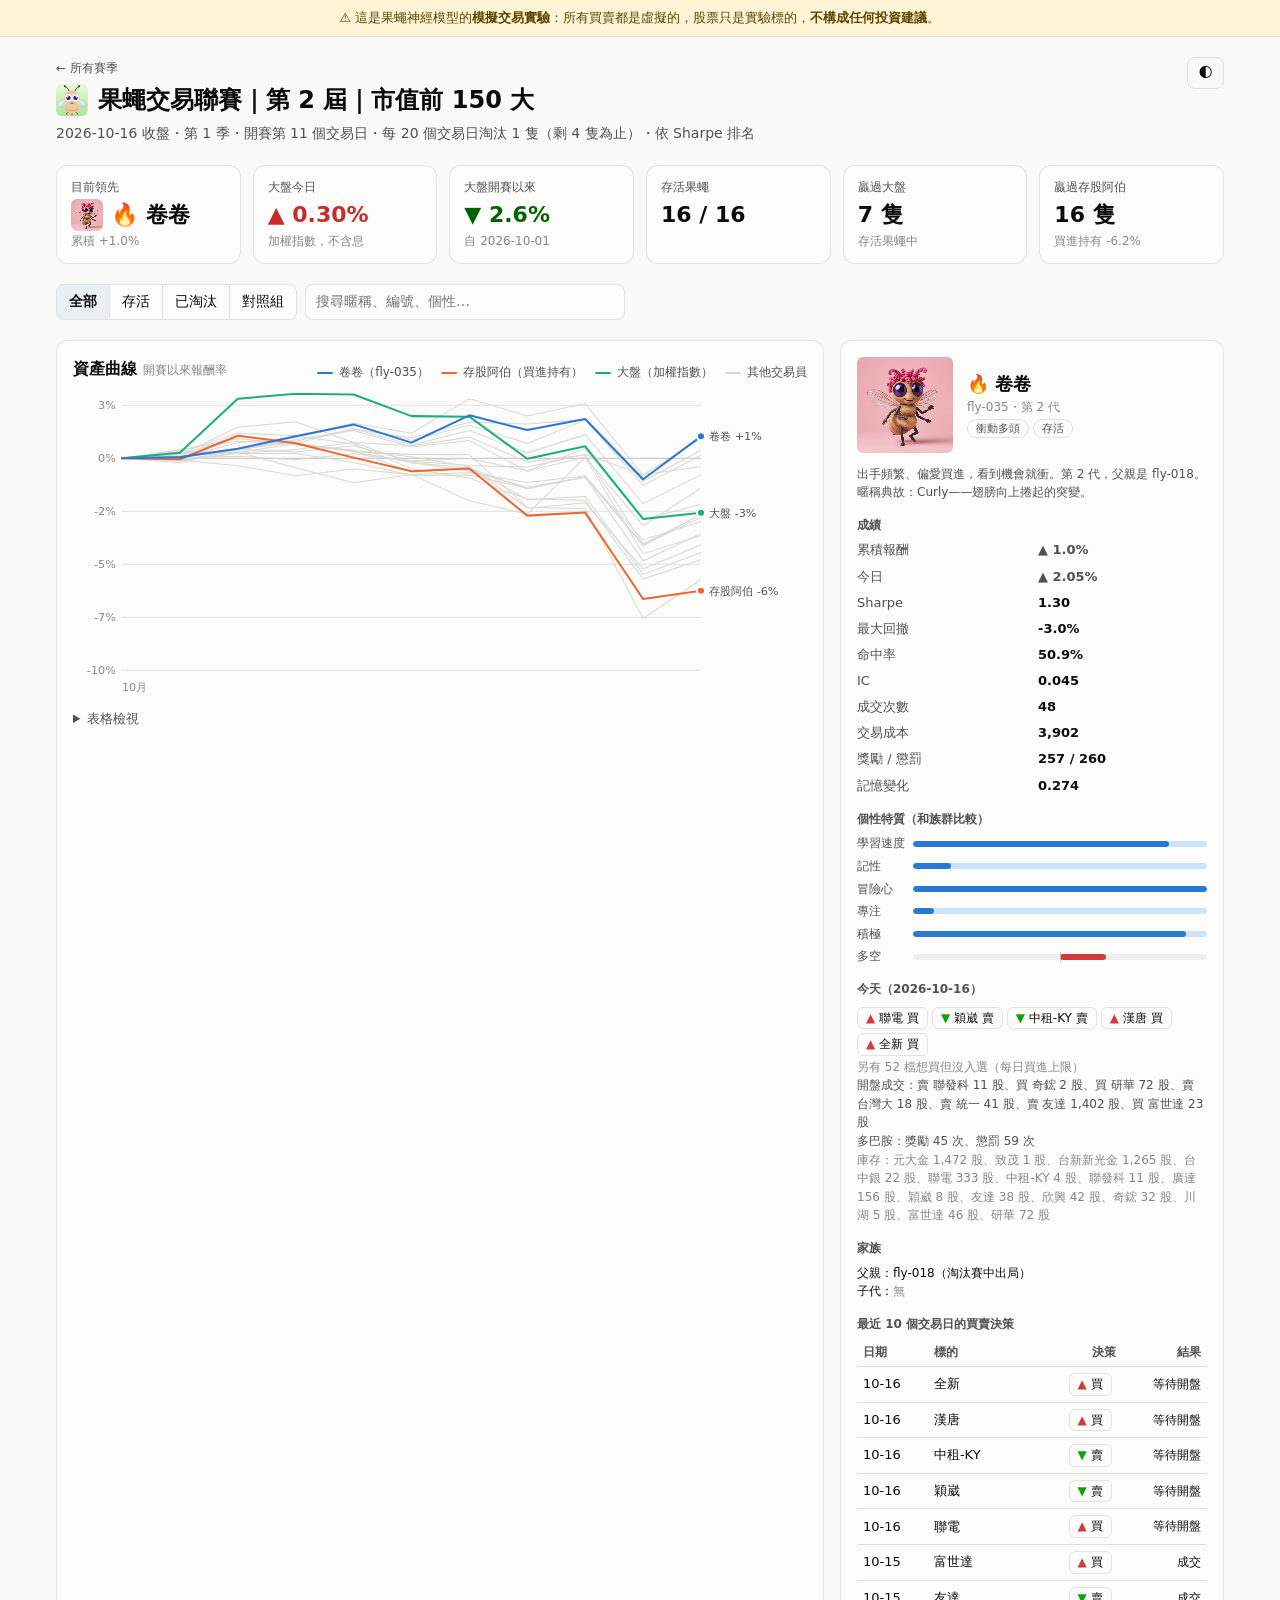
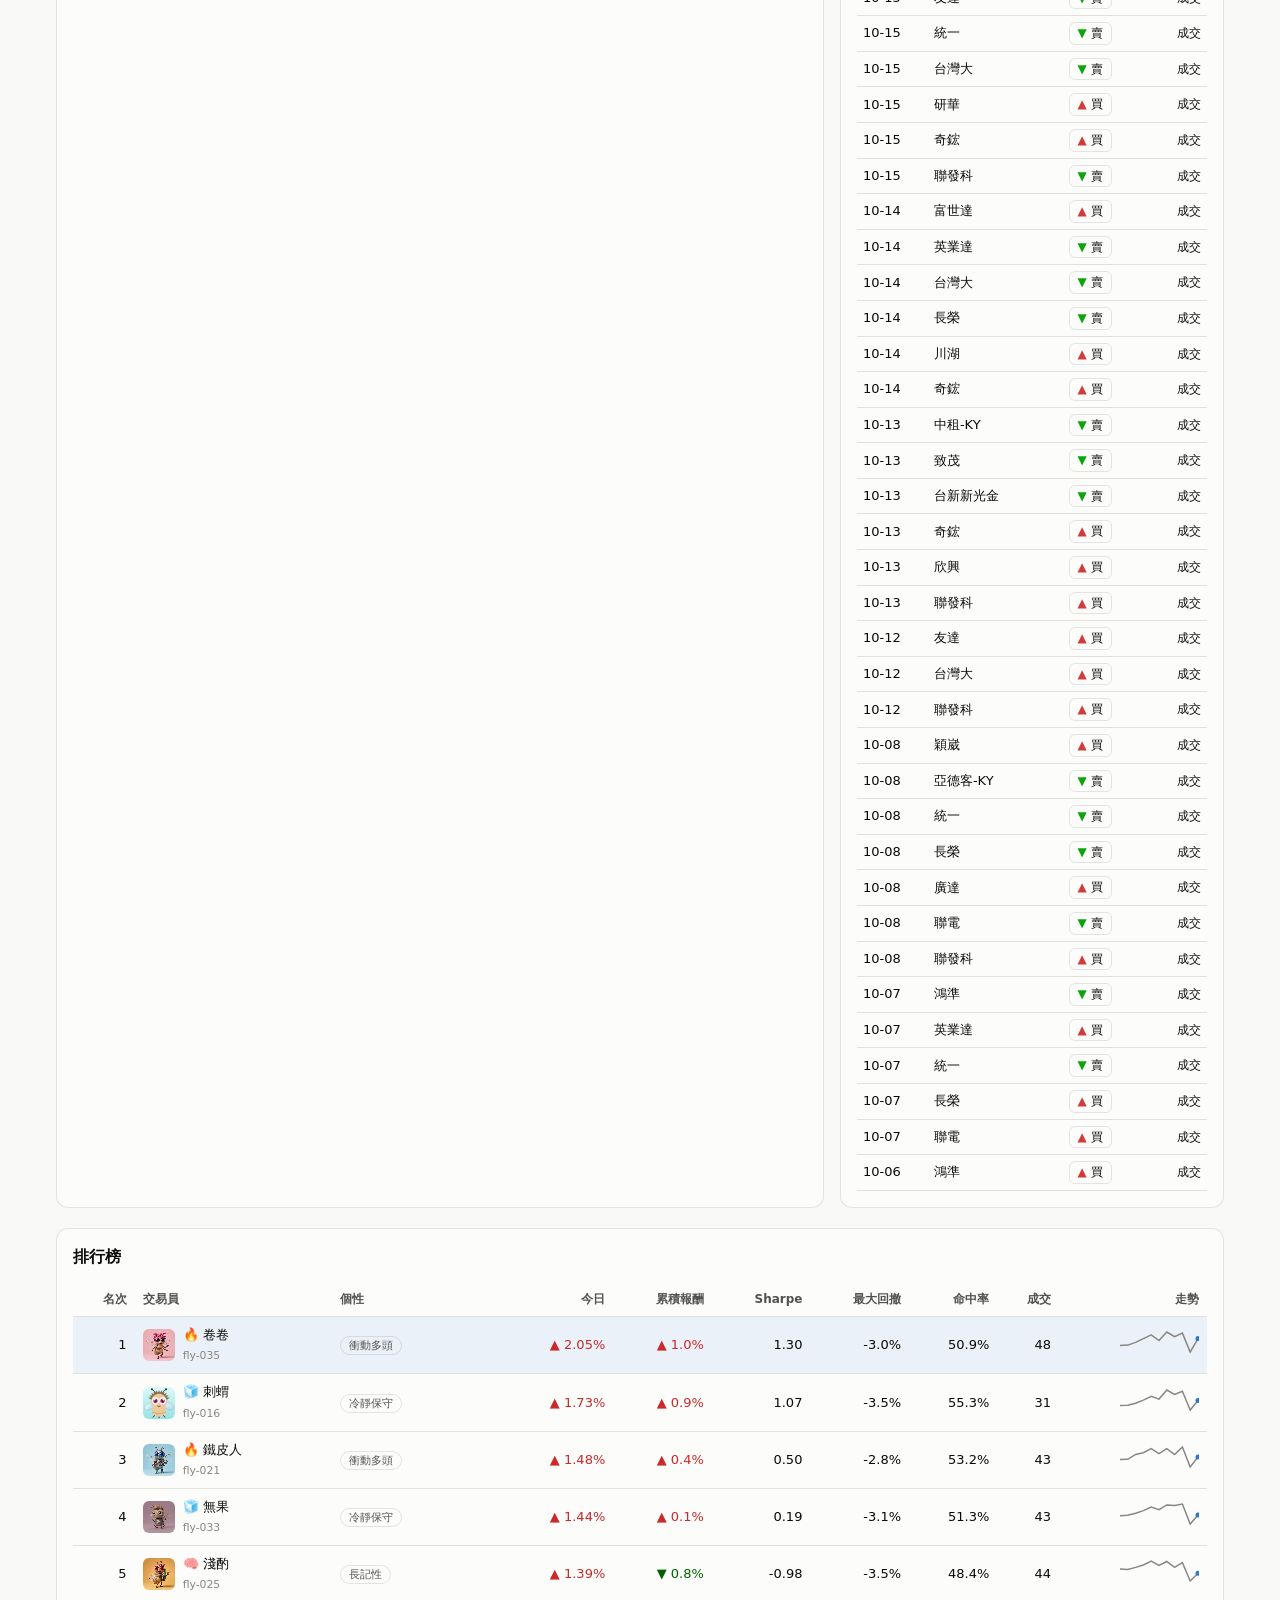
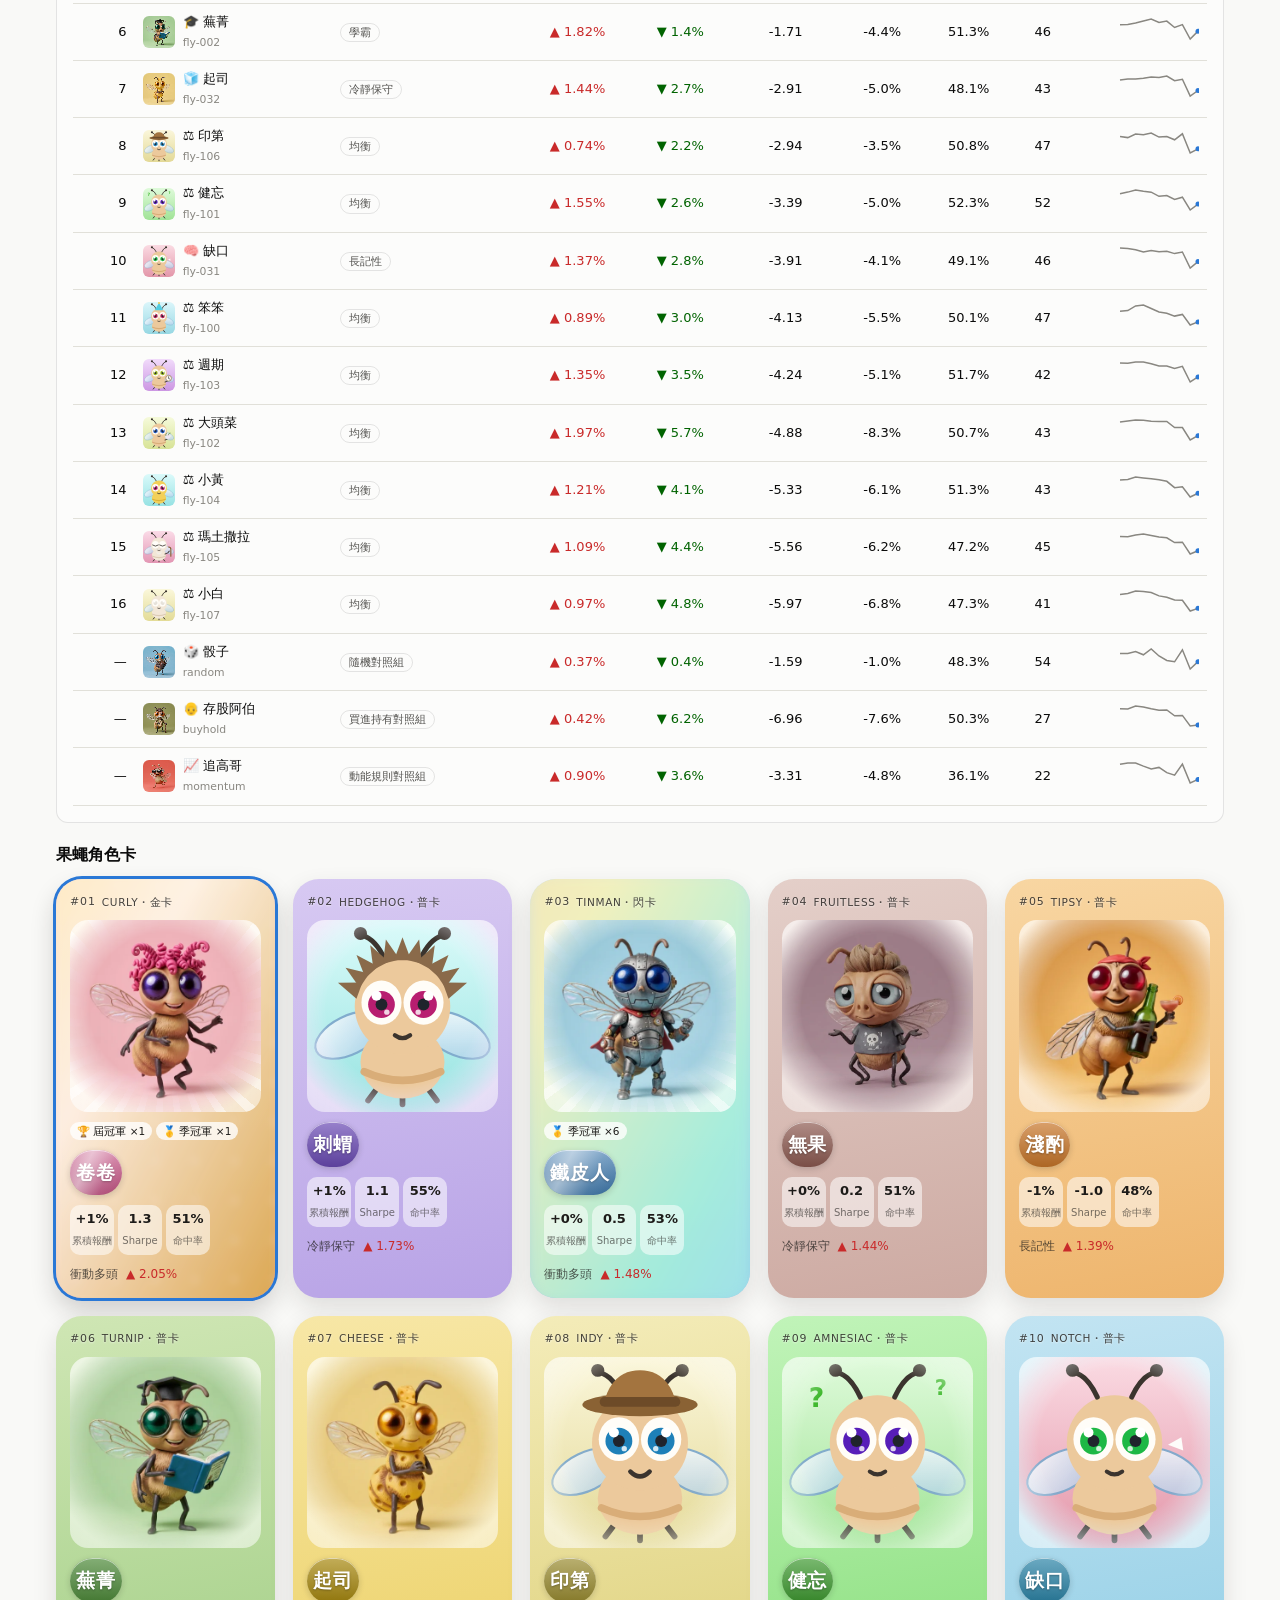
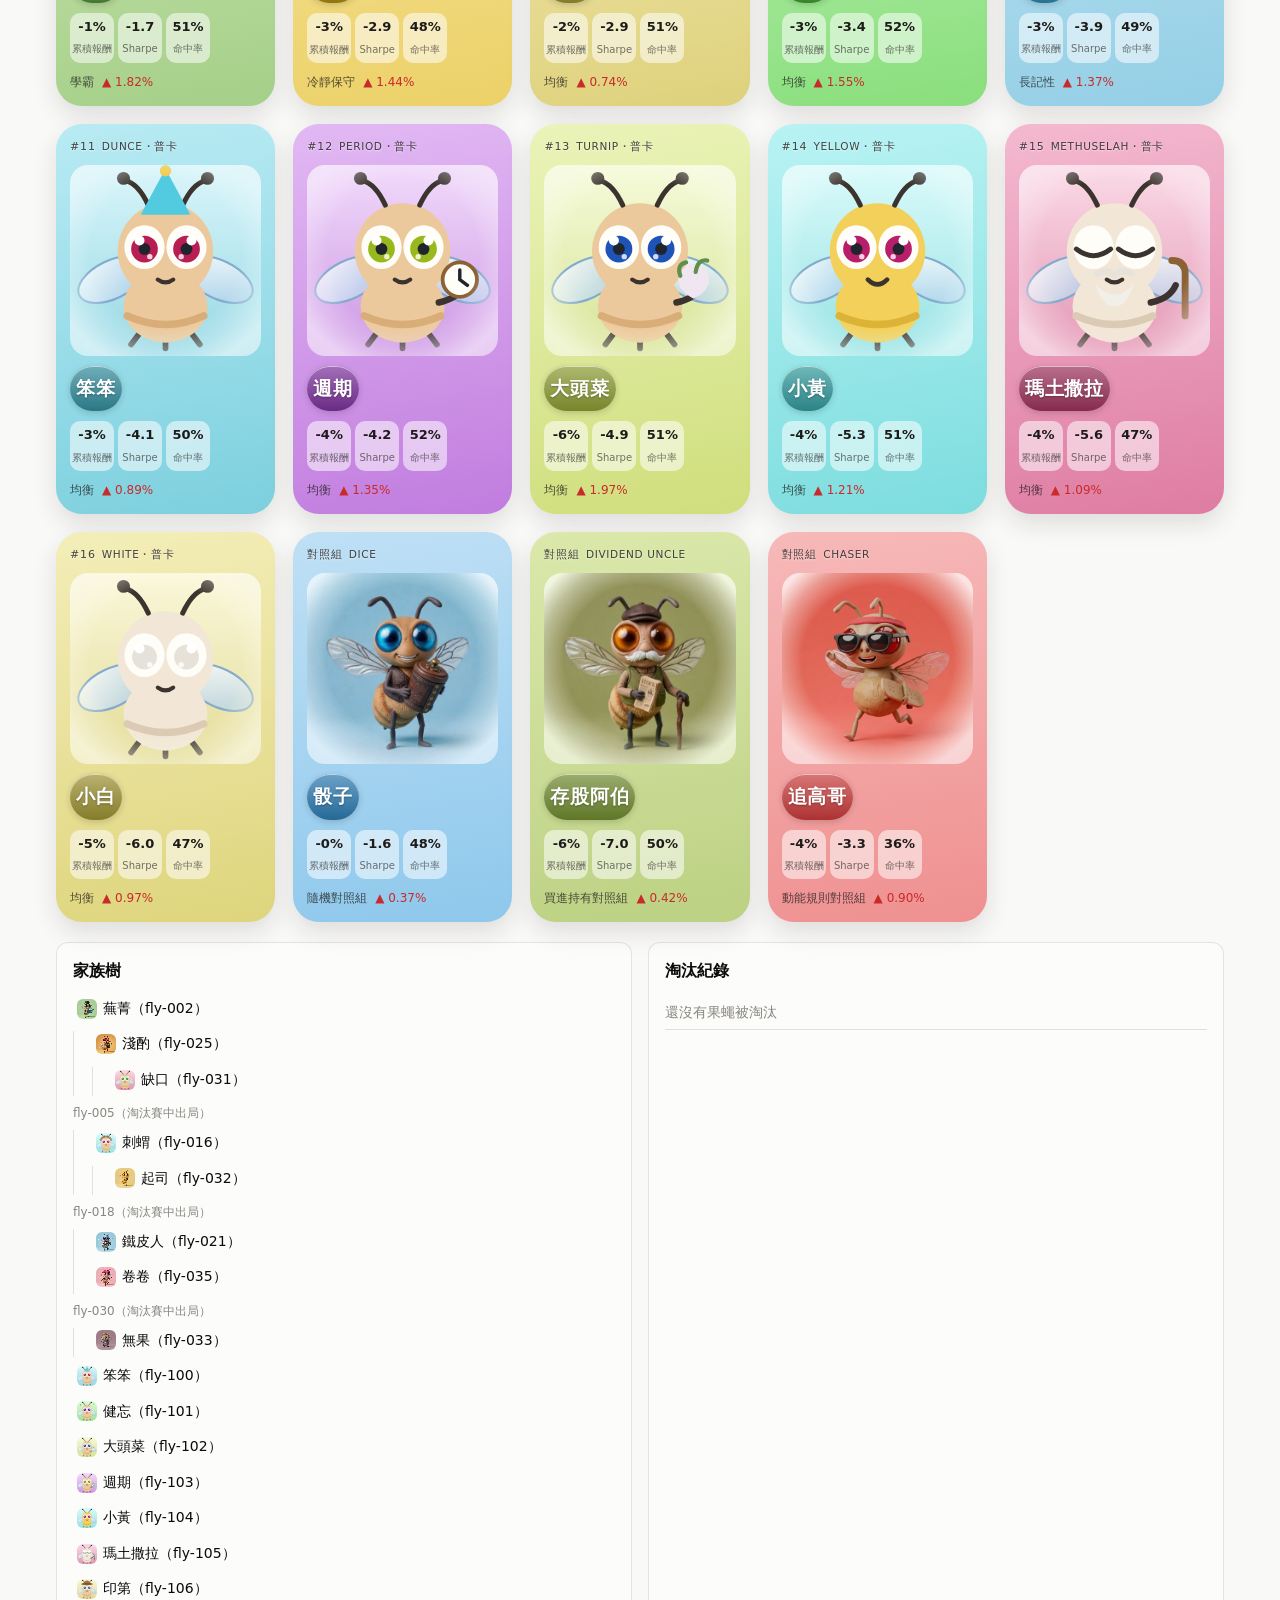
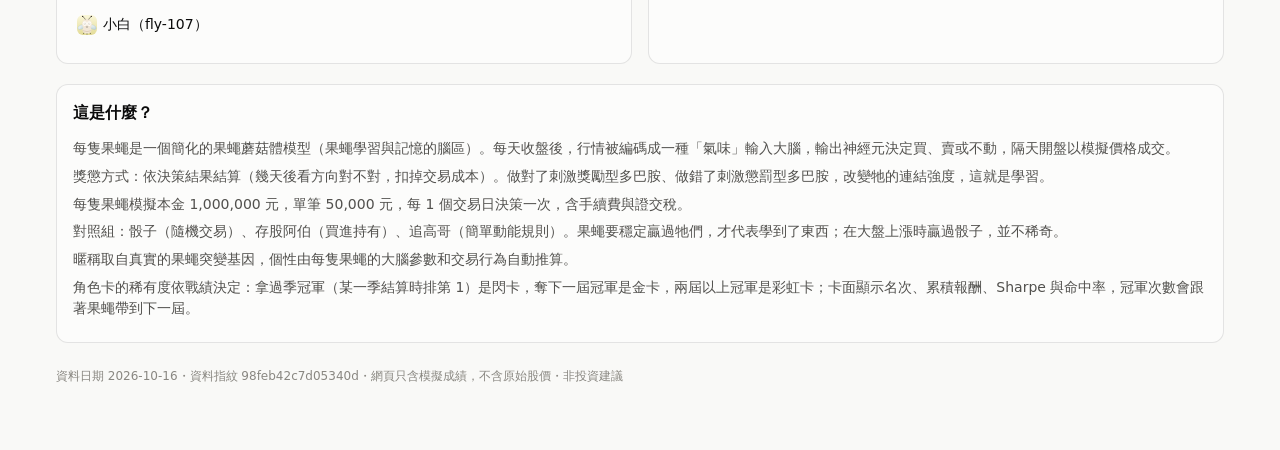
==== commit 6c0dc98a: "daily update" ====
--- a/docs/season2-top150/index.html
+++ b/docs/season2-top150/index.html
@@ -335,7 +335,7 @@
   <footer id="footer" class="muted small"></footer>
 </main>
 <div id="tip" class="tip" role="tooltip" hidden></div>
-<script id="data" type="application/json">{"league": {"name": "season2-top150", "title": "第 2 屆｜市值前 150 大", "date": "2026-10-15", "season": 1, "trading_days": 10, "start": "2026-10-01", "season_days": 20, "eliminate": 1, "min_survivors": 4, "benchmark_total": -0.02861, "benchmark_today": -0.03406, "fingerprint": "804f0c4eed060f4f", "reward_mode": "action_contingent", "capital": 1000000, "order_value": 50000, "trade_every_days": 1}, "dates": ["2026-10-01", "2026-10-02", "2026-10-05", "2026-10-06", "2026-10-07", "2026-10-08", "2026-10-12", "2026-10-13", "2026-10-14", "2026-10-15"], "benchmark": [0.0, 0.00253, 0.0281, 0.03038, 0.03005, 0.01985, 0.01962, -0.00025, 0.00563, -0.02861], "eliminations": [], "traders": [{"id": "fly-002", "nickname": "蕪菁", "title": "衝動多頭", "emoji": "🔥", "bio": "出手頻繁、偏愛買進，看到機會就衝。第 0 代，初代果蠅。暱稱典故：rutabaga——學習記憶突變，蘑菇體裡的 cAMP 訊號出了問題。", "gene": "rutabaga", "gene_note": "學習記憶突變，蘑菇體裡的 cAMP 訊號出了問題", "avatar": "avatars/fly-002.webp", "cut": false, "card": {"from": "#cfe6b4", "to": "#a5d089", "pill": "#4e8b3a", "code": "TURNIP"}, "titles": {"season": 0, "league": 0, "tier": "plain", "tier_name": "普卡"}, "control": false, "active": true, "eliminated": null, "generation": 0, "parent": null, "children": ["fly-025"], "traits": {"學習速度": 1.0, "記性": 0.267, "冒險心": 0.8, "專注": 0.8, "積極": 0.8, "多空傾向": 0.329}, "stats": {"return": -0.03173, "sharpe": -4.66675, "max_drawdown": -0.04419, "hit_rate": 0.52305, "calls": 499.0, "ic": 0.08487, "trades": 38.0, "costs": 2977.47177, "rewards": 223.0, "punishments": 177.0, "memory": 0.16738, "today_change": -0.03229, "buy_share": 0.528, "hold_share": 0.27267, "sell_share": 0.19933}, "curve": [0.0, 0.00055, 0.00438, 0.00877, 0.01303, 0.00528, 0.00842, -0.00609, 0.00058, -0.03173], "positions": [{"symbol": "2885.TW", "name": "元大金", "shares": 759}, {"symbol": "2360.TW", "name": "致茂", "shares": 23}, {"symbol": "1590.TW", "name": "亞德客-KY", "shares": 43}, {"symbol": "2356.TW", "name": "英業達", "shares": 3}, {"symbol": "2838.TW", "name": "聯邦銀", "shares": 2475}, {"symbol": "2454.TW", "name": "聯發科", "shares": 22}, {"symbol": "5871.TW", "name": "中租-KY", "shares": 9}, {"symbol": "2303.TW", "name": "聯電", "shares": 699}, {"symbol": "3006.TW", "name": "晶豪科", "shares": 183}, {"symbol": "2308.TW", "name": "台達電", "shares": 27}, {"symbol": "2382.TW", "name": "廣達", "shares": 157}, {"symbol": "3017.TW", "name": "奇鋐", "shares": 30}, {"symbol": "2059.TW", "name": "川湖", "shares": 5}, {"symbol": "6805.TW", "name": "富世達", "shares": 23}], "today": {"decisions": [{"symbol": "2330.TW", "action": "BUY", "selected": false, "name": "台積電"}, {"symbol": "2454.TW", "action": "BUY", "selected": false, "name": "聯發科"}, {"symbol": "2308.TW", "action": "SELL", "selected": true, "name": "台達電"}, {"symbol": "2317.TW", "action": "SELL", "selected": false, "name": "鴻海"}, {"symbol": "3711.TW", "action": "BUY", "selected": false, "name": "日月光投控"}, {"symbol": "2881.TW", "action": "SELL", "selected": false, "name": "富邦金"}, {"symbol": "2303.TW", "action": "BUY", "selected": true, "name": "聯電"}, {"symbol": "2882.TW", "action": "SELL", "selected": false, "name": "國泰金"}, {"symbol": "2408.TW", "action": "BUY", "selected": false, "name": "南亞科"}, {"symbol": "2382.TW", "action": "BUY", "selected": false, "name": "廣達"}, {"symbol": "2891.TW", "action": "BUY", "selected": false, "name": "中信金"}, {"symbol": "3017.TW", "action": "BUY", "selected": true, "name": "奇鋐"}, {"symbol": "2059.TW", "action": "BUY", "selected": false, "name": "川湖"}, {"symbol": "2327.TW", "action": "BUY", "selected": false, "name": "國巨*"}, {"symbol": "2412.TW", "action": "SELL", "selected": false, "name": "中華電"}, {"symbol": "2887.TW", "action": "BUY", "selected": false, "name": "台新新光金"}, {"symbol": "2345.TW", "action": "BUY", "selected": false, "name": "智邦"}, {"symbol": "2885.TW", "action": "SELL", "selected": true, "name": "元大金"}, {"symbol": "2360.TW", "action": "BUY", "selected": false, "name": "致茂"}, {"symbol": "3443.TW", "action": "BUY", "selected": false, "name": "創意"}, {"symbol": "3653.TW", "action": "BUY", "selected": false, "name": "健策"}, {"symbol": "2884.TW", "action": "BUY", "selected": false, "name": "玉山金"}, {"symbol": "3008.TW", "action": "BUY", "selected": false, "name": "大立光"}, {"symbol": "2344.TW", "action": "SELL", "selected": false, "name": "華邦電"}, {"symbol": "8046.TW", "action": "BUY", "selected": false, "name": "南電"}, {"symbol": "2890.TW", "action": "SELL", "selected": false, "name": "永豐金"}, {"symbol": "2883.TW", "action": "BUY", "selected": false, "name": "凱基金"}, {"symbol": "2880.TW", "action": "BUY", "selected": false, "name": "華南金"}, {"symbol": "2301.TW", "action": "BUY", "selected": false, "name": "光寶科"}, {"symbol": "2395.TW", "action": "BUY", "selected": false, "name": "研華"}, {"symbol": "3231.TW", "action": "BUY", "selected": false, "name": "緯創"}, {"symbol": "2892.TW", "action": "SELL", "selected": false, "name": "第一金"}, {"symbol": "4958.TW", "action": "BUY", "selected": false, "name": "臻鼎-KY"}, {"symbol": "2368.TW", "action": "SELL", "selected": false, "name": "金像電"}, {"symbol": "2603.TW", "action": "SELL", "selected": false, "name": "長榮"}, {"symbol": "6446.TW", "action": "BUY", "selected": false, "name": "藥華藥"}, {"symbol": "3045.TW", "action": "SELL", "selected": false, "name": "台灣大"}, {"symbol": "5880.TW", "action": "SELL", "selected": false, "name": "合庫金"}, {"symbol": "6669.TW", "action": "BUY", "selected": false, "name": "緯穎"}, {"symbol": "3189.TW", "action": "BUY", "selected": false, "name": "景碩"}, {"symbol": "1326.TW", "action": "SELL", "selected": false, "name": "台化"}, {"symbol": "3665.TW", "action": "BUY", "selected": false, "name": "貿聯-KY"}, {"symbol": "4904.TW", "action": "SELL", "selected": false, "name": "遠傳"}, {"symbol": "3481.TW", "action": "BUY", "selected": false, "name": "群創"}, {"symbol": "2379.TW", "action": "SELL", "selected": false, "name": "瑞昱"}, {"symbol": "2801.TW", "action": "SELL", "selected": false, "name": "彰銀"}, {"symbol": "3034.TW", "action": "SELL", "selected": false, "name": "聯詠"}, {"symbol": "2449.TW", "action": "SELL", "selected": false, "name": "京元電子"}, {"symbol": "6770.TW", "action": "BUY", "selected": false, "name": "力積電"}, {"symbol": "2615.TW", "action": "SELL", "selected": false, "name": "萬海"}, {"symbol": "3661.TW", "action": "SELL", "selected": false, "name": "世芯-KY"}, {"symbol": "2207.TW", "action": "SELL", "selected": false, "name": "和泰車"}, {"symbol": "2002.TW", "action": "SELL", "selected": false, "name": "中鋼"}, {"symbol": "2313.TW", "action": "SELL", "selected": false, "name": "華通"}, {"symbol": "3044.TW", "action": "SELL", "selected": false, "name": "健鼎"}, {"symbol": "1590.TW", "action": "BUY", "selected": false, "name": "亞德客-KY"}, {"symbol": "1519.TW", "action": "BUY", "selected": false, "name": "華城"}, {"symbol": "4938.TW", "action": "SELL", "selected": false, "name": "和碩"}, {"symbol": "6515.TW", "action": "BUY", "selected": false, "name": "穎崴"}, {"symbol": "2376.TW", "action": "BUY", "selected": false, "name": "技嘉"}, {"symbol": "2618.TW", "action": "SELL", "selected": false, "name": "長榮航"}, {"symbol": "2912.TW", "action": "SELL", "selected": false, "name": "統一超"}, {"symbol": "2356.TW", "action": "SELL", "selected": true, "name": "英業達"}, {"symbol": "2409.TW", "action": "BUY", "selected": false, "name": "友達"}, {"symbol": "2609.TW", "action": "SELL", "selected": false, "name": "陽明"}, {"symbol": "6239.TW", "action": "BUY", "selected": false, "name": "力成"}, {"symbol": "5871.TW", "action": "SELL", "selected": true, "name": "中租-KY"}, {"symbol": "2404.TW", "action": "BUY", "selected": false, "name": "漢唐"}, {"symbol": "2834.TW", "action": "SELL", "selected": false, "name": "臺企銀"}, {"symbol": "6213.TW", "action": "SELL", "selected": false, "name": "聯茂"}, {"symbol": "3702.TW", "action": "SELL", "selected": false, "name": "大聯大"}, {"symbol": "1101.TW", "action": "SELL", "selected": false, "name": "台泥"}, {"symbol": "3533.TW", "action": "SELL", "selected": false, "name": "嘉澤"}, {"symbol": "1802.TW", "action": "BUY", "selected": false, "name": "台玻"}, {"symbol": "1504.TW", "action": "BUY", "selected": false, "name": "東元"}, {"symbol": "2324.TW", "action": "BUY", "selected": false, "name": "仁寶"}, {"symbol": "6139.TW", "action": "SELL", "selected": false, "name": "亞翔"}, {"symbol": "1605.TW", "action": "BUY", "selected": false, "name": "華新"}, {"symbol": "3532.TW", "action": "BUY", "selected": false, "name": "台勝科"}, {"symbol": "6531.TW", "action": "BUY", "selected": false, "name": "愛普*"}, {"symbol": "2347.TW", "action": "SELL", "selected": false, "name": "聯強"}, {"symbol": "6805.TW", "action": "BUY", "selected": true, "name": "富世達"}, {"symbol": "2492.TW", "action": "BUY", "selected": false, "name": "華新科"}, {"symbol": "2633.TW", "action": "SELL", "selected": false, "name": "台灣高鐵"}, {"symbol": "6789.TW", "action": "SELL", "selected": false, "name": "采鈺"}, {"symbol": "2812.TW", "action": "SELL", "selected": false, "name": "台中銀"}, {"symbol": "1102.TW", "action": "SELL", "selected": false, "name": "亞泥"}, {"symbol": "6919.TW", "action": "BUY", "selected": false, "name": "康霈*"}, {"symbol": "2027.TW", "action": "SELL", "selected": false, "name": "大成鋼"}, {"symbol": "2451.TW", "action": "BUY", "selected": false, "name": "創見"}, {"symbol": "6196.TW", "action": "SELL", "selected": false, "name": "帆宣"}, {"symbol": "2049.TW", "action": "BUY", "selected": false, "name": "上銀"}, {"symbol": "1560.TW", "action": "BUY", "selected": false, "name": "中砂"}, {"symbol": "8210.TW", "action": "SELL", "selected": false, "name": "勤誠"}, {"symbol": "2474.TW", "action": "BUY", "selected": false, "name": "可成"}, {"symbol": "6285.TW", "action": "BUY", "selected": false, "name": "啟碁"}, {"symbol": "6526.TW", "action": "BUY", "selected": false, "name": "達發"}, {"symbol": "1503.TW", "action": "SELL", "selected": false, "name": "士電"}, {"symbol": "6257.TW", "action": "BUY", "selected": false, "name": "矽格"}, {"symbol": "2455.TW", "action": "BUY", "selected": false, "name": "全新"}, {"symbol": "2105.TW", "action": "SELL", "selected": false, "name": "正新"}, {"symbol": "2354.TW", "action": "BUY", "selected": false, "name": "鴻準"}, {"symbol": "6781.TW", "action": "BUY", "selected": false, "name": "AES-KY"}, {"symbol": "2467.TW", "action": "BUY", "selected": false, "name": "志聖"}, {"symbol": "1513.TW", "action": "BUY", "selected": false, "name": "中興電"}, {"symbol": "1717.TW", "action": "BUY", "selected": false, "name": "長興"}, {"symbol": "2385.TW", "action": "SELL", "selected": false, "name": "群光"}, {"symbol": "3006.TW", "action": "SELL", "selected": true, "name": "晶豪科"}, {"symbol": "9945.TW", "action": "BUY", "selected": false, "name": "潤泰新"}, {"symbol": "1476.TW", "action": "SELL", "selected": false, "name": "儒鴻"}, {"symbol": "6409.TW", "action": "SELL", "selected": false, "name": "旭隼"}, {"symbol": "3023.TW", "action": "BUY", "selected": false, "name": "信邦"}, {"symbol": "2637.TW", "action": "SELL", "selected": false, "name": "慧洋-KY"}, {"symbol": "6691.TW", "action": "BUY", "selected": false, "name": "洋基工程"}, {"symbol": "3450.TW", "action": "BUY", "selected": false, "name": "聯鈞"}, {"symbol": "1229.TW", "action": "SELL", "selected": false, "name": "聯華"}, {"symbol": "8039.TW", "action": "BUY", "selected": false, "name": "台虹"}], "fills": [{"side": "BUY", "symbol": "3017.TW", "name": "奇鋐", "shares": 15, "fee": 41, "tax": 0}, {"side": "BUY", "symbol": "2059.TW", "name": "川湖", "shares": 5, "fee": 41, "tax": 0}, {"side": "SELL", "symbol": "2885.TW", "name": "元大金", "shares": 690, "fee": 43, "tax": 150}, {"side": "SELL", "symbol": "1216.TW", "name": "統一", "shares": 24, "fee": 2, "tax": 6}, {"side": "SELL", "symbol": "5871.TW", "name": "中租-KY", "shares": 462, "fee": 43, "tax": 150}, {"side": "BUY", "symbol": "6805.TW", "name": "富世達", "shares": 23, "fee": 41, "tax": 0}], "reward": 53, "punish": 43}, "recent": [{"date": "2026-10-15", "symbol": "3006.TW", "name": "晶豪科", "action": "SELL", "filled": null, "note": "等待開盤"}, {"date": "2026-10-15", "symbol": "6805.TW", "name": "富世達", "action": "BUY", "filled": null, "note": "等待開盤"}, {"date": "2026-10-15", "symbol": "5871.TW", "name": "中租-KY", "action": "SELL", "filled": null, "note": "等待開盤"}, {"date": "2026-10-15", "symbol": "2356.TW", "name": "英業達", "action": "SELL", "filled": null, "note": "等待開盤"}, {"date": "2026-10-15", "symbol": "2885.TW", "name": "元大金", "action": "SELL", "filled": null, "note": "等待開盤"}, {"date": "2026-10-15", "symbol": "3017.TW", "name": "奇鋐", "action": "BUY", "filled": null, "note": "等待開盤"}, {"date": "2026-10-15", "symbol": "2303.TW", "name": "聯電", "action": "BUY", "filled": null, "note": "等待開盤"}, {"date": "2026-10-15", "symbol": "2308.TW", "name": "台達電", "action": "SELL", "filled": null, "note": "等待開盤"}, {"date": "2026-10-14", "symbol": "6805.TW", "name": "富世達", "action": "BUY", "filled": true, "note": "成交"}, {"date": "2026-10-14", "symbol": "5871.TW", "name": "中租-KY", "action": "SELL", "filled": true, "note": "成交"}, {"date": "2026-10-14", "symbol": "1216.TW", "name": "統一", "action": "SELL", "filled": true, "note": "成交"}, {"date": "2026-10-14", "symbol": "2885.TW", "name": "元大金", "action": "SELL", "filled": true, "note": "成交"}, {"date": "2026-10-14", "symbol": "2059.TW", "name": "川湖", "action": "BUY", "filled": true, "note": "成交"}, {"date": "2026-10-14", "symbol": "3017.TW", "name": "奇鋐", "action": "BUY", "filled": true, "note": "成交"}, {"date": "2026-10-13", "symbol": "6515.TW", "name": "穎崴", "action": "SELL", "filled": true, "note": "成交"}, {"date": "2026-10-13", "symbol": "3017.TW", "name": "奇鋐", "action": "BUY", "filled": true, "note": "成交"}, {"date": "2026-10-13", "symbol": "2303.TW", "name": "聯電", "action": "BUY", "filled": true, "note": "成交"}, {"date": "2026-10-13", "symbol": "2454.TW", "name": "聯發科", "action": "BUY", "filled": true, "note": "成交"}, {"date": "2026-10-12", "symbol": "2382.TW", "name": "廣達", "action": "BUY", "filled": true, "note": "成交"}, {"date": "2026-10-12", "symbol": "2308.TW", "name": "台達電", "action": "BUY", "filled": true, "note": "成交"}, {"date": "2026-10-12", "symbol": "2454.TW", "name": "聯發科", "action": "BUY", "filled": true, "note": "成交"}, {"date": "2026-10-08", "symbol": "2356.TW", "name": "英業達", "action": "SELL", "filled": true, "note": "成交"}, {"date": "2026-10-08", "symbol": "6515.TW", "name": "穎崴", "action": "BUY", "filled": true, "note": "成交"}, {"date": "2026-10-08", "symbol": "2885.TW", "name": "元大金", "action": "BUY", "filled": true, "note": "成交"}, {"date": "2026-10-08", "symbol": "2303.TW", "name": "聯電", "action": "BUY", "filled": true, "note": "成交"}, {"date": "2026-10-07", "symbol": "3006.TW", "name": "晶豪科", "action": "BUY", "filled": true, "note": "成交"}, {"date": "2026-10-07", "symbol": "2356.TW", "name": "英業達", "action": "BUY", "filled": true, "note": "成交"}, {"date": "2026-10-07", "symbol": "3665.TW", "name": "貿聯-KY", "action": "SELL", "filled": true, "note": "成交"}, {"date": "2026-10-07", "symbol": "1216.TW", "name": "統一", "action": "SELL", "filled": true, "note": "成交"}, {"date": "2026-10-07", "symbol": "2303.TW", "name": "聯電", "action": "BUY", "filled": true, "note": "成交"}, {"date": "2026-10-06", "symbol": "5871.TW", "name": "中租-KY", "action": "BUY", "filled": true, "note": "成交"}, {"date": "2026-10-06", "symbol": "2356.TW", "name": "英業達", "action": "SELL", "filled": true, "note": "成交"}, {"date": "2026-10-06", "symbol": "1590.TW", "name": "亞德客-KY", "action": "SELL", "filled": true, "note": "成交"}, {"date": "2026-10-06", "symbol": "3665.TW", "name": "貿聯-KY", "action": "BUY", "filled": true, "note": "成交"}, {"date": "2026-10-06", "symbol": "1216.TW", "name": "統一", "action": "SELL", "filled": true, "note": "成交"}, {"date": "2026-10-06", "symbol": "2454.TW", "name": "聯發科", "action": "BUY", "filled": true, "note": "成交"}, {"date": "2026-10-05", "symbol": "2838.TW", "name": "聯邦銀", "action": "BUY", "filled": true, "note": "成交"}, {"date": "2026-10-05", "symbol": "2356.TW", "name": "英業達", "action": "BUY", "filled": true, "note": "成交"}, {"date": "2026-10-05", "symbol": "1216.TW", "name": "統一", "action": "BUY", "filled": true, "note": "成交"}, {"date": "2026-10-05", "symbol": "2885.TW", "name": "元大金", "action": "SELL", "filled": true, "note": "成交"}]}, {"id": "fly-016", "nickname": "刺蝟", "title": "冷靜保守", "emoji": "🧊", "bio": "決策幾乎不帶隨機性，行為最穩定可預測。第 1 代，父親是 fly-005。暱稱典故：hedgehog——胚胎發育基因，突變的幼蟲表面長滿細刺。", "gene": "hedgehog", "gene_note": "胚胎發育基因，突變的幼蟲表面長滿細刺", "avatar": "avatars/fly-016.svg", "cut": false, "card": {"from": "#d7c9f2", "to": "#b8a3e6", "pill": "#6b4bb5", "code": "HEDGEHOG"}, "titles": {"season": 0, "league": 0, "tier": "plain", "tier_name": "普卡"}, "control": false, "active": true, "eliminated": null, "generation": 1, "parent": "fly-005", "children": ["fly-032"], "traits": {"學習速度": 0.6, "記性": 0.333, "冒險心": 0.067, "專注": 0.733, "積極": 0.933, "多空傾向": 0.463}, "stats": {"return": -0.00788, "sharpe": -1.05859, "max_drawdown": -0.03499, "hit_rate": 0.57834, "calls": 434.0, "ic": 0.15187, "trades": 26.0, "costs": 1515.87195, "rewards": 206.0, "punishments": 127.0, "memory": 0.14895, "today_change": -0.0328, "buy_share": 0.60667, "hold_share": 0.25, "sell_share": 0.14333}, "curve": [0.0, 0.00055, 0.00438, 0.00988, 0.01651, 0.0118, 0.02809, 0.01995, 0.02576, -0.00788], "positions": [{"symbol": "2885.TW", "name": "元大金", "shares": 64}, {"symbol": "2360.TW", "name": "致茂", "shares": 23}, {"symbol": "1590.TW", "name": "亞德客-KY", "shares": 43}, {"symbol": "1216.TW", "name": "統一", "shares": 1368}, {"symbol": "2603.TW", "name": "長榮", "shares": 429}, {"symbol": "2838.TW", "name": "聯邦銀", "shares": 2475}, {"symbol": "2303.TW", "name": "聯電", "shares": 677}, {"symbol": "5871.TW", "name": "中租-KY", "shares": 471}, {"symbol": "2451.TW", "name": "創見", "shares": 176}, {"symbol": "6515.TW", "name": "穎崴", "shares": 9}, {"symbol": "2356.TW", "name": "英業達", "shares": 863}, {"symbol": "2382.TW", "name": "廣達", "shares": 156}, {"symbol": "2474.TW", "name": "可成", "shares": 257}, {"symbol": "2454.TW", "name": "聯發科", "shares": 22}, {"symbol": "3017.TW", "name": "奇鋐", "shares": 16}, {"symbol": "6805.TW", "name": "富世達", "shares": 22}], "today": {"decisions": [{"symbol": "2330.TW", "action": "BUY", "selected": false, "name": "台積電"}, {"symbol": "2454.TW", "action": "BUY", "selected": false, "name": "聯發科"}, {"symbol": "2308.TW", "action": "BUY", "selected": false, "name": "台達電"}, {"symbol": "2317.TW", "action": "BUY", "selected": false, "name": "鴻海"}, {"symbol": "3711.TW", "action": "BUY", "selected": false, "name": "日月光投控"}, {"symbol": "2881.TW", "action": "SELL", "selected": false, "name": "富邦金"}, {"symbol": "2383.TW", "action": "BUY", "selected": false, "name": "台光電"}, {"symbol": "1303.TW", "action": "SELL", "selected": false, "name": "南亞"}, {"symbol": "2303.TW", "action": "BUY", "selected": false, "name": "聯電"}, {"symbol": "2882.TW", "action": "BUY", "selected": false, "name": "國泰金"}, {"symbol": "2408.TW", "action": "BUY", "selected": false, "name": "南亞科"}, {"symbol": "3037.TW", "action": "BUY", "selected": false, "name": "欣興"}, {"symbol": "2382.TW", "action": "BUY", "selected": false, "name": "廣達"}, {"symbol": "2891.TW", "action": "SELL", "selected": false, "name": "中信金"}, {"symbol": "3017.TW", "action": "BUY", "selected": false, "name": "奇鋐"}, {"symbol": "2059.TW", "action": "BUY", "selected": false, "name": "川湖"}, {"symbol": "7769.TW", "action": "BUY", "selected": false, "name": "鴻勁"}, {"symbol": "2327.TW", "action": "BUY", "selected": false, "name": "國巨*"}, {"symbol": "2412.TW", "action": "SELL", "selected": false, "name": "中華電"}, {"symbol": "2887.TW", "action": "BUY", "selected": true, "name": "台新新光金"}, {"symbol": "2345.TW", "action": "SELL", "selected": false, "name": "智邦"}, {"symbol": "2885.TW", "action": "SELL", "selected": true, "name": "元大金"}, {"symbol": "2360.TW", "action": "BUY", "selected": false, "name": "致茂"}, {"symbol": "3443.TW", "action": "BUY", "selected": false, "name": "創意"}, {"symbol": "3653.TW", "action": "BUY", "selected": false, "name": "健策"}, {"symbol": "6505.TW", "action": "SELL", "selected": false, "name": "台塑化"}, {"symbol": "3008.TW", "action": "BUY", "selected": false, "name": "大立光"}, {"symbol": "2886.TW", "action": "SELL", "selected": false, "name": "兆豐金"}, {"symbol": "2344.TW", "action": "BUY", "selected": false, "name": "華邦電"}, {"symbol": "2357.TW", "action": "BUY", "selected": false, "name": "華碩"}, {"symbol": "8046.TW", "action": "BUY", "selected": false, "name": "南電"}, {"symbol": "2883.TW", "action": "BUY", "selected": true, "name": "凱基金"}, {"symbol": "2880.TW", "action": "SELL", "selected": false, "name": "華南金"}, {"symbol": "2301.TW", "action": "BUY", "selected": false, "name": "光寶科"}, {"symbol": "2395.TW", "action": "BUY", "selected": true, "name": "研華"}, {"symbol": "3231.TW", "action": "BUY", "selected": false, "name": "緯創"}, {"symbol": "2892.TW", "action": "SELL", "selected": false, "name": "第一金"}, {"symbol": "4958.TW", "action": "BUY", "selected": false, "name": "臻鼎-KY"}, {"symbol": "2368.TW", "action": "BUY", "selected": false, "name": "金像電"}, {"symbol": "6446.TW", "action": "BUY", "selected": false, "name": "藥華藥"}, {"symbol": "3045.TW", "action": "BUY", "selected": false, "name": "台灣大"}, {"symbol": "5880.TW", "action": "SELL", "selected": false, "name": "合庫金"}, {"symbol": "1216.TW", "action": "SELL", "selected": true, "name": "統一"}, {"symbol": "6669.TW", "action": "BUY", "selected": false, "name": "緯穎"}, {"symbol": "3189.TW", "action": "BUY", "selected": false, "name": "景碩"}, {"symbol": "1301.TW", "action": "SELL", "selected": false, "name": "台塑"}, {"symbol": "1326.TW", "action": "SELL", "selected": false, "name": "台化"}, {"symbol": "3665.TW", "action": "BUY", "selected": false, "name": "貿聯-KY"}, {"symbol": "4904.TW", "action": "SELL", "selected": false, "name": "遠傳"}, {"symbol": "3481.TW", "action": "BUY", "selected": false, "name": "群創"}, {"symbol": "2379.TW", "action": "BUY", "selected": false, "name": "瑞昱"}, {"symbol": "2801.TW", "action": "BUY", "selected": false, "name": "彰銀"}, {"symbol": "3034.TW", "action": "SELL", "selected": false, "name": "聯詠"}, {"symbol": "2449.TW", "action": "BUY", "selected": false, "name": "京元電子"}, {"symbol": "6770.TW", "action": "BUY", "selected": false, "name": "力積電"}, {"symbol": "2615.TW", "action": "BUY", "selected": false, "name": "萬海"}, {"symbol": "3661.TW", "action": "BUY", "selected": false, "name": "世芯-KY"}, {"symbol": "2207.TW", "action": "SELL", "selected": false, "name": "和泰車"}, {"symbol": "2002.TW", "action": "SELL", "selected": false, "name": "中鋼"}, {"symbol": "2313.TW", "action": "BUY", "selected": false, "name": "華通"}, {"symbol": "3044.TW", "action": "BUY", "selected": false, "name": "健鼎"}, {"symbol": "1590.TW", "action": "BUY", "selected": false, "name": "亞德客-KY"}, {"symbol": "5876.TW", "action": "SELL", "selected": false, "name": "上海商銀"}, {"symbol": "3036.TW", "action": "BUY", "selected": false, "name": "文曄"}, {"symbol": "1519.TW", "action": "BUY", "selected": false, "name": "華城"}, {"symbol": "4938.TW", "action": "BUY", "selected": false, "name": "和碩"}, {"symbol": "6515.TW", "action": "BUY", "selected": false, "name": "穎崴"}, {"symbol": "2376.TW", "action": "BUY", "selected": false, "name": "技嘉"}, {"symbol": "2337.TW", "action": "BUY", "selected": false, "name": "旺宏"}, {"symbol": "2618.TW", "action": "SELL", "selected": false, "name": "長榮航"}, {"symbol": "2912.TW", "action": "SELL", "selected": false, "name": "統一超"}, {"symbol": "2356.TW", "action": "BUY", "selected": false, "name": "英業達"}, {"symbol": "2409.TW", "action": "BUY", "selected": false, "name": "友達"}, {"symbol": "2609.TW", "action": "SELL", "selected": false, "name": "陽明"}, {"symbol": "6239.TW", "action": "BUY", "selected": false, "name": "力成"}, {"symbol": "5871.TW", "action": "SELL", "selected": true, "name": "中租-KY"}, {"symbol": "2404.TW", "action": "BUY", "selected": false, "name": "漢唐"}, {"symbol": "2834.TW", "action": "BUY", "selected": false, "name": "臺企銀"}, {"symbol": "6213.TW", "action": "BUY", "selected": false, "name": "聯茂"}, {"symbol": "3702.TW", "action": "BUY", "selected": false, "name": "大聯大"}, {"symbol": "1101.TW", "action": "SELL", "selected": false, "name": "台泥"}, {"symbol": "3533.TW", "action": "SELL", "selected": false, "name": "嘉澤"}, {"symbol": "1802.TW", "action": "SELL", "selected": false, "name": "台玻"}, {"symbol": "1504.TW", "action": "BUY", "selected": false, "name": "東元"}, {"symbol": "2324.TW", "action": "BUY", "selected": false, "name": "仁寶"}, {"symbol": "6139.TW", "action": "BUY", "selected": false, "name": "亞翔"}, {"symbol": "1605.TW", "action": "BUY", "selected": false, "name": "華新"}, {"symbol": "3532.TW", "action": "BUY", "selected": false, "name": "台勝科"}, {"symbol": "6415.TW", "action": "SELL", "selected": false, "name": "矽力*-KY"}, {"symbol": "6531.TW", "action": "BUY", "selected": false, "name": "愛普*"}, {"symbol": "1402.TW", "action": "SELL", "selected": false, "name": "遠東新"}, {"symbol": "2347.TW", "action": "SELL", "selected": false, "name": "聯強"}, {"symbol": "6805.TW", "action": "BUY", "selected": false, "name": "富世達"}, {"symbol": "2492.TW", "action": "BUY", "selected": false, "name": "華新科"}, {"symbol": "2633.TW", "action": "SELL", "selected": false, "name": "台灣高鐵"}, {"symbol": "7750.TW", "action": "BUY", "selected": false, "name": "新代"}, {"symbol": "6789.TW", "action": "BUY", "selected": false, "name": "采鈺"}, {"symbol": "6442.TW", "action": "BUY", "selected": false, "name": "光聖"}, {"symbol": "2377.TW", "action": "SELL", "selected": false, "name": "微星"}, {"symbol": "2812.TW", "action": "BUY", "selected": false, "name": "台中銀"}, {"symbol": "1102.TW", "action": "SELL", "selected": false, "name": "亞泥"}, {"symbol": "2610.TW", "action": "BUY", "selected": false, "name": "華航"}, {"symbol": "6919.TW", "action": "BUY", "selected": false, "name": "康霈*"}, {"symbol": "3026.TW", "action": "BUY", "selected": false, "name": "禾伸堂"}, {"symbol": "2027.TW", "action": "SELL", "selected": false, "name": "大成鋼"}, {"symbol": "2451.TW", "action": "BUY", "selected": false, "name": "創見"}, {"symbol": "8996.TW", "action": "BUY", "selected": false, "name": "高力"}, {"symbol": "6196.TW", "action": "BUY", "selected": false, "name": "帆宣"}, {"symbol": "2049.TW", "action": "BUY", "selected": false, "name": "上銀"}, {"symbol": "1560.TW", "action": "BUY", "selected": false, "name": "中砂"}, {"symbol": "8210.TW", "action": "BUY", "selected": false, "name": "勤誠"}, {"symbol": "2474.TW", "action": "BUY", "selected": false, "name": "可成"}, {"symbol": "8464.TW", "action": "SELL", "selected": false, "name": "億豐"}, {"symbol": "3406.TW", "action": "SELL", "selected": false, "name": "玉晶光"}, {"symbol": "6285.TW", "action": "BUY", "selected": false, "name": "啟碁"}, {"symbol": "6526.TW", "action": "BUY", "selected": false, "name": "達發"}, {"symbol": "5434.TW", "action": "BUY", "selected": false, "name": "崇越"}, {"symbol": "3706.TW", "action": "SELL", "selected": false, "name": "神達"}, {"symbol": "1503.TW", "action": "SELL", "selected": false, "name": "士電"}, {"symbol": "6257.TW", "action": "BUY", "selected": false, "name": "矽格"}, {"symbol": "5269.TW", "action": "BUY", "selected": false, "name": "祥碩"}, {"symbol": "2455.TW", "action": "BUY", "selected": false, "name": "全新"}, {"symbol": "2838.TW", "action": "BUY", "selected": false, "name": "聯邦銀"}, {"symbol": "2542.TW", "action": "SELL", "selected": false, "name": "興富發"}, {"symbol": "2105.TW", "action": "SELL", "selected": false, "name": "正新"}, {"symbol": "2353.TW", "action": "SELL", "selected": false, "name": "宏碁"}, {"symbol": "2354.TW", "action": "BUY", "selected": false, "name": "鴻準"}, {"symbol": "9105.TW", "action": "SELL", "selected": false, "name": "泰金寶-DR"}, {"symbol": "6781.TW", "action": "BUY", "selected": false, "name": "AES-KY"}, {"symbol": "2855.TW", "action": "BUY", "selected": false, "name": "統一證"}, {"symbol": "2467.TW", "action": "BUY", "selected": false, "name": "志聖"}, {"symbol": "1513.TW", "action": "BUY", "selected": false, "name": "中興電"}, {"symbol": "1717.TW", "action": "BUY", "selected": false, "name": "長興"}, {"symbol": "2385.TW", "action": "SELL", "selected": false, "name": "群光"}, {"symbol": "3006.TW", "action": "BUY", "selected": false, "name": "晶豪科"}, {"symbol": "9945.TW", "action": "BUY", "selected": false, "name": "潤泰新"}, {"symbol": "1476.TW", "action": "SELL", "selected": false, "name": "儒鴻"}, {"symbol": "6005.TW", "action": "BUY", "selected": false, "name": "群益證"}, {"symbol": "6409.TW", "action": "SELL", "selected": false, "name": "旭隼"}, {"symbol": "3023.TW", "action": "SELL", "selected": false, "name": "信邦"}, {"symbol": "2637.TW", "action": "BUY", "selected": false, "name": "慧洋-KY"}, {"symbol": "6691.TW", "action": "BUY", "selected": false, "name": "洋基工程"}, {"symbol": "3450.TW", "action": "BUY", "selected": false, "name": "聯鈞"}, {"symbol": "1229.TW", "action": "SELL", "selected": false, "name": "聯華"}, {"symbol": "3005.TW", "action": "SELL", "selected": false, "name": "神基"}, {"symbol": "3167.TW", "action": "BUY", "selected": false, "name": "大量"}, {"symbol": "8039.TW", "action": "BUY", "selected": false, "name": "台虹"}], "fills": [{"side": "SELL", "symbol": "2885.TW", "name": "元大金", "shares": 690, "fee": 43, "tax": 150}], "reward": 46, "punish": 36}, "recent": [{"date": "2026-10-15", "symbol": "5871.TW", "name": "中租-KY", "action": "SELL", "filled": null, "note": "等待開盤"}, {"date": "2026-10-15", "symbol": "1216.TW", "name": "統一", "action": "SELL", "filled": null, "note": "等待開盤"}, {"date": "2026-10-15", "symbol": "2395.TW", "name": "研華", "action": "BUY", "filled": null, "note": "等待開盤"}, {"date": "2026-10-15", "symbol": "2883.TW", "name": "凱基金", "action": "BUY", "filled": null, "note": "等待開盤"}, {"date": "2026-10-15", "symbol": "2885.TW", "name": "元大金", "action": "SELL", "filled": null, "note": "等待開盤"}, {"date": "2026-10-15", "symbol": "2887.TW", "name": "台新新光金", "action": "BUY", "filled": null, "note": "等待開盤"}, {"date": "2026-10-14", "symbol": "2885.TW", "name": "元大金", "action": "SELL", "filled": true, "note": "成交"}, {"date": "2026-10-13", "symbol": "6805.TW", "name": "富世達", "action": "BUY", "filled": false, "note": "現金不足或已達部位上限"}, {"date": "2026-10-13", "symbol": "3017.TW", "name": "奇鋐", "action": "BUY", "filled": true, "note": "成交"}, {"date": "2026-10-13", "symbol": "2454.TW", "name": "聯發科", "action": "BUY", "filled": true, "note": "成交"}, {"date": "2026-10-12", "symbol": "6805.TW", "name": "富世達", "action": "BUY", "filled": true, "note": "成交"}, {"date": "2026-10-12", "symbol": "3017.TW", "name": "奇鋐", "action": "BUY", "filled": true, "note": "成交"}, {"date": "2026-10-12", "symbol": "2454.TW", "name": "聯發科", "action": "BUY", "filled": true, "note": "成交"}, {"date": "2026-10-08", "symbol": "2474.TW", "name": "可成", "action": "BUY", "filled": true, "note": "成交"}, {"date": "2026-10-08", "symbol": "2382.TW", "name": "廣達", "action": "BUY", "filled": true, "note": "成交"}, {"date": "2026-10-08", "symbol": "2303.TW", "name": "聯電", "action": "BUY", "filled": true, "note": "成交"}, {"date": "2026-10-07", "symbol": "2356.TW", "name": "英業達", "action": "BUY", "filled": true, "note": "成交"}, {"date": "2026-10-07", "symbol": "6515.TW", "name": "穎崴", "action": "BUY", "filled": true, "note": "成交"}, {"date": "2026-10-07", "symbol": "2603.TW", "name": "長榮", "action": "BUY", "filled": true, "note": "成交"}, {"date": "2026-10-06", "symbol": "2451.TW", "name": "創見", "action": "BUY", "filled": true, "note": "成交"}, {"date": "2026-10-06", "symbol": "5871.TW", "name": "中租-KY", "action": "BUY", "filled": true, "note": "成交"}, {"date": "2026-10-06", "symbol": "1590.TW", "name": "亞德客-KY", "action": "SELL", "filled": true, "note": "成交"}, {"date": "2026-10-06", "symbol": "2885.TW", "name": "元大金", "action": "SELL", "filled": true, "note": "成交"}, {"date": "2026-10-06", "symbol": "2303.TW", "name": "聯電", "action": "BUY", "filled": true, "note": "成交"}, {"date": "2026-10-05", "symbol": "2838.TW", "name": "聯邦銀", "action": "BUY", "filled": true, "note": "成交"}, {"date": "2026-10-05", "symbol": "1216.TW", "name": "統一", "action": "BUY", "filled": true, "note": "成交"}, {"date": "2026-10-05", "symbol": "2603.TW", "name": "長榮", "action": "BUY", "filled": true, "note": "成交"}, {"date": "2026-10-02", "symbol": "1590.TW", "name": "亞德客-KY", "action": "BUY", "filled": true, "note": "成交"}, {"date": "2026-10-02", "symbol": "1216.TW", "name": "統一", "action": "BUY", "filled": true, "note": "成交"}, {"date": "2026-10-02", "symbol": "2885.TW", "name": "元大金", "action": "BUY", "filled": true, "note": "成交"}, {"date": "2026-10-01", "symbol": "1590.TW", "name": "亞德客-KY", "action": "BUY", "filled": true, "note": "成交"}, {"date": "2026-10-01", "symbol": "2360.TW", "name": "致茂", "action": "BUY", "filled": true, "note": "成交"}, {"date": "2026-10-01", "symbol": "2885.TW", "name": "元大金", "action": "BUY", "filled": true, "note": "成交"}]}, {"id": "fly-021", "nickname": "鐵皮人", "title": "愛冒險", "emoji": "🎲", "bio": "決策帶有較多隨機探索，常做出意料之外的選擇。第 2 代，父親是 fly-018。暱稱典故：tinman——心臟發育基因，突變的胚胎長不出心臟，名字來自綠野仙蹤。", "gene": "tinman", "gene_note": "心臟發育基因，突變的胚胎長不出心臟，名字來自綠野仙蹤", "avatar": "avatars/fly-021.webp", "cut": false, "card": {"from": "#bfdcf6", "to": "#8dbfe8", "pill": "#2f6fa8", "code": "TINMAN"}, "titles": {"season": 6, "league": 0, "tier": "holo", "tier_name": "閃卡"}, "control": false, "active": true, "eliminated": null, "generation": 2, "parent": "fly-018", "children": [], "traits": {"學習速度": 0.733, "記性": 0.067, "冒險心": 0.867, "專注": 0.0, "積極": 0.667, "多空傾向": 0.377}, "stats": {"return": -0.01086, "sharpe": -1.6727, "max_drawdown": -0.02837, "hit_rate": 0.53642, "calls": 453.0, "ic": 0.02722, "trades": 35.0, "costs": 2652.07843, "rewards": 190.0, "punishments": 158.0, "memory": 0.31103, "today_change": -0.02837, "buy_share": 0.54267, "hold_share": 0.29133, "sell_share": 0.166}, "curve": [0.0, 0.00029, 0.00735, 0.00982, 0.01558, 0.00846, 0.01559, 0.007, 0.01803, -0.01086], "positions": [{"symbol": "2360.TW", "name": "致茂", "shares": 2}, {"symbol": "1590.TW", "name": "亞德客-KY", "shares": 82}, {"symbol": "8210.TW", "name": "勤誠", "shares": 60}, {"symbol": "2891.TW", "name": "中信金", "shares": 730}, {"symbol": "1216.TW", "name": "統一", "shares": 731}, {"symbol": "2912.TW", "name": "統一超", "shares": 236}, {"symbol": "5871.TW", "name": "中租-KY", "shares": 4}, {"symbol": "3481.TW", "name": "群創", "shares": 967}, {"symbol": "6770.TW", "name": "力積電", "shares": 680}, {"symbol": "3017.TW", "name": "奇鋐", "shares": 15}, {"symbol": "6515.TW", "name": "穎崴", "shares": 8}, {"symbol": "2324.TW", "name": "仁寶", "shares": 1392}, {"symbol": "2454.TW", "name": "聯發科", "shares": 22}, {"symbol": "3443.TW", "name": "創意", "shares": 12}, {"symbol": "3045.TW", "name": "台灣大", "shares": 411}, {"symbol": "6805.TW", "name": "富世達", "shares": 45}, {"symbol": "2059.TW", "name": "川湖", "shares": 5}], "today": {"decisions": [{"symbol": "2330.TW", "action": "SELL", "selected": false, "name": "台積電"}, {"symbol": "2454.TW", "action": "BUY", "selected": false, "name": "聯發科"}, {"symbol": "2308.TW", "action": "BUY", "selected": false, "name": "台達電"}, {"symbol": "2317.TW", "action": "BUY", "selected": false, "name": "鴻海"}, {"symbol": "2881.TW", "action": "SELL", "selected": false, "name": "富邦金"}, {"symbol": "2383.TW", "action": "BUY", "selected": false, "name": "台光電"}, {"symbol": "1303.TW", "action": "SELL", "selected": false, "name": "南亞"}, {"symbol": "2882.TW", "action": "SELL", "selected": false, "name": "國泰金"}, {"symbol": "2408.TW", "action": "BUY", "selected": false, "name": "南亞科"}, {"symbol": "3037.TW", "action": "BUY", "selected": false, "name": "欣興"}, {"symbol": "2382.TW", "action": "BUY", "selected": false, "name": "廣達"}, {"symbol": "2891.TW", "action": "SELL", "selected": true, "name": "中信金"}, {"symbol": "3017.TW", "action": "BUY", "selected": true, "name": "奇鋐"}, {"symbol": "2059.TW", "action": "BUY", "selected": false, "name": "川湖"}, {"symbol": "7769.TW", "action": "BUY", "selected": false, "name": "鴻勁"}, {"symbol": "2327.TW", "action": "BUY", "selected": false, "name": "國巨*"}, {"symbol": "2412.TW", "action": "SELL", "selected": false, "name": "中華電"}, {"symbol": "2345.TW", "action": "SELL", "selected": false, "name": "智邦"}, {"symbol": "2885.TW", "action": "BUY", "selected": false, "name": "元大金"}, {"symbol": "2360.TW", "action": "BUY", "selected": false, "name": "致茂"}, {"symbol": "3443.TW", "action": "BUY", "selected": false, "name": "創意"}, {"symbol": "3653.TW", "action": "BUY", "selected": false, "name": "健策"}, {"symbol": "2884.TW", "action": "SELL", "selected": false, "name": "玉山金"}, {"symbol": "6505.TW", "action": "SELL", "selected": false, "name": "台塑化"}, {"symbol": "3008.TW", "action": "BUY", "selected": false, "name": "大立光"}, {"symbol": "2886.TW", "action": "SELL", "selected": false, "name": "兆豐金"}, {"symbol": "2344.TW", "action": "SELL", "selected": false, "name": "華邦電"}, {"symbol": "8046.TW", "action": "BUY", "selected": false, "name": "南電"}, {"symbol": "2890.TW", "action": "SELL", "selected": false, "name": "永豐金"}, {"symbol": "2880.TW", "action": "SELL", "selected": false, "name": "華南金"}, {"symbol": "2395.TW", "action": "BUY", "selected": true, "name": "研華"}, {"symbol": "3231.TW", "action": "BUY", "selected": false, "name": "緯創"}, {"symbol": "4958.TW", "action": "BUY", "selected": false, "name": "臻鼎-KY"}, {"symbol": "2603.TW", "action": "SELL", "selected": false, "name": "長榮"}, {"symbol": "5880.TW", "action": "SELL", "selected": false, "name": "合庫金"}, {"symbol": "1216.TW", "action": "SELL", "selected": true, "name": "統一"}, {"symbol": "6669.TW", "action": "BUY", "selected": false, "name": "緯穎"}, {"symbol": "3189.TW", "action": "BUY", "selected": false, "name": "景碩"}, {"symbol": "1301.TW", "action": "SELL", "selected": false, "name": "台塑"}, {"symbol": "1326.TW", "action": "SELL", "selected": false, "name": "台化"}, {"symbol": "3665.TW", "action": "BUY", "selected": false, "name": "貿聯-KY"}, {"symbol": "4904.TW", "action": "SELL", "selected": false, "name": "遠傳"}, {"symbol": "3481.TW", "action": "BUY", "selected": false, "name": "群創"}, {"symbol": "2379.TW", "action": "SELL", "selected": false, "name": "瑞昱"}, {"symbol": "3034.TW", "action": "BUY", "selected": false, "name": "聯詠"}, {"symbol": "2449.TW", "action": "BUY", "selected": false, "name": "京元電子"}, {"symbol": "6770.TW", "action": "BUY", "selected": false, "name": "力積電"}, {"symbol": "2615.TW", "action": "BUY", "selected": false, "name": "萬海"}, {"symbol": "3661.TW", "action": "BUY", "selected": false, "name": "世芯-KY"}, {"symbol": "2207.TW", "action": "SELL", "selected": false, "name": "和泰車"}, {"symbol": "3044.TW", "action": "SELL", "selected": false, "name": "健鼎"}, {"symbol": "1590.TW", "action": "BUY", "selected": false, "name": "亞德客-KY"}, {"symbol": "5876.TW", "action": "SELL", "selected": false, "name": "上海商銀"}, {"symbol": "1519.TW", "action": "BUY", "selected": false, "name": "華城"}, {"symbol": "4938.TW", "action": "SELL", "selected": false, "name": "和碩"}, {"symbol": "2618.TW", "action": "BUY", "selected": false, "name": "長榮航"}, {"symbol": "2912.TW", "action": "SELL", "selected": true, "name": "統一超"}, {"symbol": "2409.TW", "action": "BUY", "selected": false, "name": "友達"}, {"symbol": "2609.TW", "action": "BUY", "selected": false, "name": "陽明"}, {"symbol": "6239.TW", "action": "SELL", "selected": false, "name": "力成"}, {"symbol": "5871.TW", "action": "SELL", "selected": true, "name": "中租-KY"}, {"symbol": "2404.TW", "action": "BUY", "selected": false, "name": "漢唐"}, {"symbol": "2834.TW", "action": "BUY", "selected": false, "name": "臺企銀"}, {"symbol": "6213.TW", "action": "BUY", "selected": false, "name": "聯茂"}, {"symbol": "3702.TW", "action": "SELL", "selected": false, "name": "大聯大"}, {"symbol": "1101.TW", "action": "SELL", "selected": false, "name": "台泥"}, {"symbol": "3533.TW", "action": "BUY", "selected": false, "name": "嘉澤"}, {"symbol": "1504.TW", "action": "SELL", "selected": false, "name": "東元"}, {"symbol": "2324.TW", "action": "SELL", "selected": true, "name": "仁寶"}, {"symbol": "6139.TW", "action": "SELL", "selected": false, "name": "亞翔"}, {"symbol": "1605.TW", "action": "SELL", "selected": false, "name": "華新"}, {"symbol": "3532.TW", "action": "BUY", "selected": false, "name": "台勝科"}, {"symbol": "6415.TW", "action": "BUY", "selected": false, "name": "矽力*-KY"}, {"symbol": "6531.TW", "action": "BUY", "selected": false, "name": "愛普*"}, {"symbol": "1402.TW", "action": "SELL", "selected": false, "name": "遠東新"}, {"symbol": "2347.TW", "action": "BUY", "selected": false, "name": "聯強"}, {"symbol": "6805.TW", "action": "BUY", "selected": true, "name": "富世達"}, {"symbol": "2492.TW", "action": "BUY", "selected": false, "name": "華新科"}, {"symbol": "2633.TW", "action": "SELL", "selected": false, "name": "台灣高鐵"}, {"symbol": "7750.TW", "action": "SELL", "selected": false, "name": "新代"}, {"symbol": "6789.TW", "action": "BUY", "selected": false, "name": "采鈺"}, {"symbol": "6442.TW", "action": "BUY", "selected": false, "name": "光聖"}, {"symbol": "2377.TW", "action": "SELL", "selected": false, "name": "微星"}, {"symbol": "2812.TW", "action": "BUY", "selected": false, "name": "台中銀"}, {"symbol": "6919.TW", "action": "BUY", "selected": false, "name": "康霈*"}, {"symbol": "3026.TW", "action": "BUY", "selected": false, "name": "禾伸堂"}, {"symbol": "2027.TW", "action": "SELL", "selected": false, "name": "大成鋼"}, {"symbol": "8996.TW", "action": "SELL", "selected": false, "name": "高力"}, {"symbol": "6196.TW", "action": "SELL", "selected": false, "name": "帆宣"}, {"symbol": "2049.TW", "action": "BUY", "selected": false, "name": "上銀"}, {"symbol": "8210.TW", "action": "BUY", "selected": false, "name": "勤誠"}, {"symbol": "8464.TW", "action": "SELL", "selected": false, "name": "億豐"}, {"symbol": "3406.TW", "action": "SELL", "selected": false, "name": "玉晶光"}, {"symbol": "6526.TW", "action": "SELL", "selected": false, "name": "達發"}, {"symbol": "5434.TW", "action": "BUY", "selected": false, "name": "崇越"}, {"symbol": "3706.TW", "action": "SELL", "selected": false, "name": "神達"}, {"symbol": "1503.TW", "action": "BUY", "selected": false, "name": "士電"}, {"symbol": "6257.TW", "action": "BUY", "selected": false, "name": "矽格"}, {"symbol": "5269.TW", "action": "SELL", "selected": false, "name": "祥碩"}, {"symbol": "2455.TW", "action": "BUY", "selected": false, "name": "全新"}, {"symbol": "2838.TW", "action": "SELL", "selected": false, "name": "聯邦銀"}, {"symbol": "2542.TW", "action": "BUY", "selected": false, "name": "興富發"}, {"symbol": "2105.TW", "action": "SELL", "selected": false, "name": "正新"}, {"symbol": "2353.TW", "action": "SELL", "selected": false, "name": "宏碁"}, {"symbol": "2354.TW", "action": "SELL", "selected": false, "name": "鴻準"}, {"symbol": "6781.TW", "action": "SELL", "selected": false, "name": "AES-KY"}, {"symbol": "2467.TW", "action": "BUY", "selected": false, "name": "志聖"}, {"symbol": "1513.TW", "action": "SELL", "selected": false, "name": "中興電"}, {"symbol": "1717.TW", "action": "SELL", "selected": false, "name": "長興"}, {"symbol": "2385.TW", "action": "SELL", "selected": false, "name": "群光"}, {"symbol": "3006.TW", "action": "BUY", "selected": false, "name": "晶豪科"}, {"symbol": "9945.TW", "action": "BUY", "selected": false, "name": "潤泰新"}, {"symbol": "1476.TW", "action": "SELL", "selected": false, "name": "儒鴻"}, {"symbol": "6409.TW", "action": "SELL", "selected": false, "name": "旭隼"}, {"symbol": "3023.TW", "action": "SELL", "selected": false, "name": "信邦"}, {"symbol": "2637.TW", "action": "BUY", "selected": false, "name": "慧洋-KY"}, {"symbol": "6691.TW", "action": "BUY", "selected": false, "name": "洋基工程"}, {"symbol": "1229.TW", "action": "SELL", "selected": false, "name": "聯華"}, {"symbol": "3005.TW", "action": "SELL", "selected": false, "name": "神基"}], "fills": [{"side": "BUY", "symbol": "3017.TW", "name": "奇鋐", "shares": 15, "fee": 41, "tax": 0}, {"side": "BUY", "symbol": "2059.TW", "name": "川湖", "shares": 5, "fee": 41, "tax": 0}, {"side": "SELL", "symbol": "1216.TW", "name": "統一", "shares": 637, "fee": 43, "tax": 150}, {"side": "SELL", "symbol": "2356.TW", "name": "英業達", "shares": 857, "fee": 42, "tax": 147}, {"side": "BUY", "symbol": "6805.TW", "name": "富世達", "shares": 23, "fee": 41, "tax": 0}], "reward": 42, "punish": 48}, "recent": [{"date": "2026-10-15", "symbol": "6805.TW", "name": "富世達", "action": "BUY", "filled": null, "note": "等待開盤"}, {"date": "2026-10-15", "symbol": "2324.TW", "name": "仁寶", "action": "SELL", "filled": null, "note": "等待開盤"}, {"date": "2026-10-15", "symbol": "5871.TW", "name": "中租-KY", "action": "SELL", "filled": null, "note": "等待開盤"}, {"date": "2026-10-15", "symbol": "2912.TW", "name": "統一超", "action": "SELL", "filled": null, "note": "等待開盤"}, {"date": "2026-10-15", "symbol": "1216.TW", "name": "統一", "action": "SELL", "filled": null, "note": "等待開盤"}, {"date": "2026-10-15", "symbol": "2395.TW", "name": "研華", "action": "BUY", "filled": null, "note": "等待開盤"}, {"date": "2026-10-15", "symbol": "3017.TW", "name": "奇鋐", "action": "BUY", "filled": null, "note": "等待開盤"}, {"date": "2026-10-15", "symbol": "2891.TW", "name": "中信金", "action": "SELL", "filled": null, "note": "等待開盤"}, {"date": "2026-10-14", "symbol": "6805.TW", "name": "富世達", "action": "BUY", "filled": true, "note": "成交"}, {"date": "2026-10-14", "symbol": "2356.TW", "name": "英業達", "action": "SELL", "filled": true, "note": "成交"}, {"date": "2026-10-14", "symbol": "1216.TW", "name": "統一", "action": "SELL", "filled": true, "note": "成交"}, {"date": "2026-10-14", "symbol": "2059.TW", "name": "川湖", "action": "BUY", "filled": true, "note": "成交"}, {"date": "2026-10-14", "symbol": "3017.TW", "name": "奇鋐", "action": "BUY", "filled": true, "note": "成交"}, {"date": "2026-10-13", "symbol": "6805.TW", "name": "富世達", "action": "BUY", "filled": true, "note": "成交"}, {"date": "2026-10-13", "symbol": "5871.TW", "name": "中租-KY", "action": "SELL", "filled": true, "note": "成交"}, {"date": "2026-10-13", "symbol": "2356.TW", "name": "英業達", "action": "SELL", "filled": true, "note": "成交"}, {"date": "2026-10-13", "symbol": "3443.TW", "name": "創意", "action": "BUY", "filled": true, "note": "成交"}, {"date": "2026-10-13", "symbol": "3017.TW", "name": "奇鋐", "action": "SELL", "filled": true, "note": "成交"}, {"date": "2026-10-13", "symbol": "2454.TW", "name": "聯發科", "action": "BUY", "filled": true, "note": "成交"}, {"date": "2026-10-12", "symbol": "3045.TW", "name": "台灣大", "action": "BUY", "filled": true, "note": "成交"}, {"date": "2026-10-12", "symbol": "3443.TW", "name": "創意", "action": "BUY", "filled": true, "note": "成交"}, {"date": "2026-10-12", "symbol": "2454.TW", "name": "聯發科", "action": "BUY", "filled": true, "note": "成交"}, {"date": "2026-10-08", "symbol": "2324.TW", "name": "仁寶", "action": "BUY", "filled": true, "note": "成交"}, {"date": "2026-10-08", "symbol": "6515.TW", "name": "穎崴", "action": "BUY", "filled": true, "note": "成交"}, {"date": "2026-10-08", "symbol": "3017.TW", "name": "奇鋐", "action": "BUY", "filled": true, "note": "成交"}, {"date": "2026-10-08", "symbol": "2303.TW", "name": "聯電", "action": "SELL", "filled": true, "note": "成交"}, {"date": "2026-10-07", "symbol": "2356.TW", "name": "英業達", "action": "BUY", "filled": true, "note": "成交"}, {"date": "2026-10-07", "symbol": "6770.TW", "name": "力積電", "action": "BUY", "filled": true, "note": "成交"}, {"date": "2026-10-07", "symbol": "3481.TW", "name": "群創", "action": "BUY", "filled": true, "note": "成交"}, {"date": "2026-10-07", "symbol": "2360.TW", "name": "致茂", "action": "SELL", "filled": true, "note": "成交"}, {"date": "2026-10-06", "symbol": "8210.TW", "name": "勤誠", "action": "SELL", "filled": true, "note": "成交"}, {"date": "2026-10-06", "symbol": "5871.TW", "name": "中租-KY", "action": "BUY", "filled": true, "note": "成交"}, {"date": "2026-10-06", "symbol": "2912.TW", "name": "統一超", "action": "BUY", "filled": true, "note": "成交"}, {"date": "2026-10-06", "symbol": "2303.TW", "name": "聯電", "action": "BUY", "filled": true, "note": "成交"}, {"date": "2026-10-05", "symbol": "2356.TW", "name": "英業達", "action": "BUY", "filled": true, "note": "成交"}, {"date": "2026-10-05", "symbol": "1590.TW", "name": "亞德客-KY", "action": "BUY", "filled": true, "note": "成交"}, {"date": "2026-10-05", "symbol": "1216.TW", "name": "統一", "action": "BUY", "filled": true, "note": "成交"}, {"date": "2026-10-02", "symbol": "8210.TW", "name": "勤誠", "action": "BUY", "filled": true, "note": "成交"}, {"date": "2026-10-02", "symbol": "1216.TW", "name": "統一", "action": "BUY", "filled": true, "note": "成交"}, {"date": "2026-10-02", "symbol": "2891.TW", "name": "中信金", "action": "BUY", "filled": true, "note": "成交"}]}, {"id": "fly-025", "nickname": "淺酌", "title": "長記性", "emoji": "🧠", "bio": "記憶痕跡消退得慢，好幾天前的教訓都還記得。第 1 代，父親是 fly-002。暱稱典故：cheapdate——對酒精特別敏感、一喝就倒的突變。", "gene": "cheapdate", "gene_note": "對酒精特別敏感、一喝就倒的突變", "avatar": "avatars/fly-025.webp", "cut": false, "card": {"from": "#f8d6a2", "to": "#eeb56d", "pill": "#c9772a", "code": "TIPSY"}, "titles": {"season": 0, "league": 0, "tier": "plain", "tier_name": "普卡"}, "control": false, "active": true, "eliminated": null, "generation": 1, "parent": "fly-002", "children": ["fly-031"], "traits": {"學習速度": 0.933, "記性": 1.0, "冒險心": 0.733, "專注": 0.933, "積極": 0.4, "多空傾向": 0.271}, "stats": {"return": -0.02145, "sharpe": -3.0816, "max_drawdown": -0.03493, "hit_rate": 0.50746, "calls": 469.0, "ic": 0.03738, "trades": 36.0, "costs": 2786.76625, "rewards": 179.0, "punishments": 176.0, "memory": 0.15313, "today_change": -0.03221, "buy_share": 0.48133, "hold_share": 0.308, "sell_share": 0.21067}, "curve": [0.0, -0.00089, 0.00268, 0.00681, 0.01398, 0.00627, 0.01309, 0.00256, 0.01112, -0.02145], "positions": [{"symbol": "2885.TW", "name": "元大金", "shares": 768}, {"symbol": "1590.TW", "name": "亞德客-KY", "shares": 84}, {"symbol": "8210.TW", "name": "勤誠", "shares": 1}, {"symbol": "1216.TW", "name": "統一", "shares": 70}, {"symbol": "2887.TW", "name": "台新新光金", "shares": 2421}, {"symbol": "5871.TW", "name": "中租-KY", "shares": 11}, {"symbol": "2838.TW", "name": "聯邦銀", "shares": 6}, {"symbol": "3006.TW", "name": "晶豪科", "shares": 425}, {"symbol": "6515.TW", "name": "穎崴", "shares": 1}, {"symbol": "2356.TW", "name": "英業達", "shares": 1732}, {"symbol": "2454.TW", "name": "聯發科", "shares": 22}, {"symbol": "2303.TW", "name": "聯電", "shares": 350}, {"symbol": "2382.TW", "name": "廣達", "shares": 157}, {"symbol": "3017.TW", "name": "奇鋐", "shares": 15}, {"symbol": "7750.TW", "name": "新代", "shares": 27}, {"symbol": "2408.TW", "name": "南亞科", "shares": 107}], "today": {"decisions": [{"symbol": "2330.TW", "action": "BUY", "selected": false, "name": "台積電"}, {"symbol": "2454.TW", "action": "BUY", "selected": false, "name": "聯發科"}, {"symbol": "2308.TW", "action": "BUY", "selected": false, "name": "台達電"}, {"symbol": "2317.TW", "action": "BUY", "selected": false, "name": "鴻海"}, {"symbol": "2881.TW", "action": "SELL", "selected": false, "name": "富邦金"}, {"symbol": "2383.TW", "action": "SELL", "selected": false, "name": "台光電"}, {"symbol": "1303.TW", "action": "SELL", "selected": false, "name": "南亞"}, {"symbol": "2303.TW", "action": "BUY", "selected": true, "name": "聯電"}, {"symbol": "2882.TW", "action": "BUY", "selected": false, "name": "國泰金"}, {"symbol": "2408.TW", "action": "BUY", "selected": false, "name": "南亞科"}, {"symbol": "3037.TW", "action": "SELL", "selected": false, "name": "欣興"}, {"symbol": "3017.TW", "action": "BUY", "selected": true, "name": "奇鋐"}, {"symbol": "2059.TW", "action": "BUY", "selected": false, "name": "川湖"}, {"symbol": "7769.TW", "action": "BUY", "selected": false, "name": "鴻勁"}, {"symbol": "2327.TW", "action": "SELL", "selected": false, "name": "國巨*"}, {"symbol": "2412.TW", "action": "SELL", "selected": false, "name": "中華電"}, {"symbol": "2887.TW", "action": "BUY", "selected": false, "name": "台新新光金"}, {"symbol": "2885.TW", "action": "SELL", "selected": true, "name": "元大金"}, {"symbol": "2360.TW", "action": "BUY", "selected": false, "name": "致茂"}, {"symbol": "3443.TW", "action": "BUY", "selected": false, "name": "創意"}, {"symbol": "3653.TW", "action": "SELL", "selected": false, "name": "健策"}, {"symbol": "2884.TW", "action": "SELL", "selected": false, "name": "玉山金"}, {"symbol": "6505.TW", "action": "SELL", "selected": false, "name": "台塑化"}, {"symbol": "3008.TW", "action": "SELL", "selected": false, "name": "大立光"}, {"symbol": "2886.TW", "action": "SELL", "selected": false, "name": "兆豐金"}, {"symbol": "2344.TW", "action": "BUY", "selected": false, "name": "華邦電"}, {"symbol": "8046.TW", "action": "BUY", "selected": false, "name": "南電"}, {"symbol": "2890.TW", "action": "SELL", "selected": false, "name": "永豐金"}, {"symbol": "2883.TW", "action": "BUY", "selected": false, "name": "凱基金"}, {"symbol": "2301.TW", "action": "BUY", "selected": false, "name": "光寶科"}, {"symbol": "2395.TW", "action": "BUY", "selected": false, "name": "研華"}, {"symbol": "3231.TW", "action": "BUY", "selected": false, "name": "緯創"}, {"symbol": "4958.TW", "action": "BUY", "selected": false, "name": "臻鼎-KY"}, {"symbol": "2368.TW", "action": "SELL", "selected": false, "name": "金像電"}, {"symbol": "2603.TW", "action": "BUY", "selected": false, "name": "長榮"}, {"symbol": "6446.TW", "action": "BUY", "selected": false, "name": "藥華藥"}, {"symbol": "3045.TW", "action": "BUY", "selected": false, "name": "台灣大"}, {"symbol": "1216.TW", "action": "BUY", "selected": false, "name": "統一"}, {"symbol": "6669.TW", "action": "BUY", "selected": true, "name": "緯穎"}, {"symbol": "3189.TW", "action": "BUY", "selected": false, "name": "景碩"}, {"symbol": "3665.TW", "action": "BUY", "selected": false, "name": "貿聯-KY"}, {"symbol": "4904.TW", "action": "SELL", "selected": false, "name": "遠傳"}, {"symbol": "3481.TW", "action": "BUY", "selected": false, "name": "群創"}, {"symbol": "2379.TW", "action": "SELL", "selected": false, "name": "瑞昱"}, {"symbol": "2449.TW", "action": "SELL", "selected": false, "name": "京元電子"}, {"symbol": "6770.TW", "action": "BUY", "selected": false, "name": "力積電"}, {"symbol": "2615.TW", "action": "BUY", "selected": false, "name": "萬海"}, {"symbol": "2207.TW", "action": "SELL", "selected": false, "name": "和泰車"}, {"symbol": "2002.TW", "action": "SELL", "selected": false, "name": "中鋼"}, {"symbol": "2313.TW", "action": "BUY", "selected": false, "name": "華通"}, {"symbol": "3044.TW", "action": "BUY", "selected": false, "name": "健鼎"}, {"symbol": "1590.TW", "action": "BUY", "selected": false, "name": "亞德客-KY"}, {"symbol": "1519.TW", "action": "BUY", "selected": false, "name": "華城"}, {"symbol": "6515.TW", "action": "BUY", "selected": false, "name": "穎崴"}, {"symbol": "2376.TW", "action": "BUY", "selected": false, "name": "技嘉"}, {"symbol": "2618.TW", "action": "BUY", "selected": false, "name": "長榮航"}, {"symbol": "2356.TW", "action": "BUY", "selected": false, "name": "英業達"}, {"symbol": "2409.TW", "action": "BUY", "selected": false, "name": "友達"}, {"symbol": "2609.TW", "action": "SELL", "selected": false, "name": "陽明"}, {"symbol": "5871.TW", "action": "SELL", "selected": true, "name": "中租-KY"}, {"symbol": "2404.TW", "action": "BUY", "selected": false, "name": "漢唐"}, {"symbol": "2834.TW", "action": "BUY", "selected": false, "name": "臺企銀"}, {"symbol": "6213.TW", "action": "SELL", "selected": false, "name": "聯茂"}, {"symbol": "3702.TW", "action": "SELL", "selected": false, "name": "大聯大"}, {"symbol": "1101.TW", "action": "SELL", "selected": false, "name": "台泥"}, {"symbol": "3533.TW", "action": "SELL", "selected": false, "name": "嘉澤"}, {"symbol": "1802.TW", "action": "SELL", "selected": false, "name": "台玻"}, {"symbol": "1504.TW", "action": "BUY", "selected": false, "name": "東元"}, {"symbol": "2324.TW", "action": "BUY", "selected": false, "name": "仁寶"}, {"symbol": "6139.TW", "action": "BUY", "selected": false, "name": "亞翔"}, {"symbol": "3532.TW", "action": "BUY", "selected": false, "name": "台勝科"}, {"symbol": "6415.TW", "action": "SELL", "selected": false, "name": "矽力*-KY"}, {"symbol": "6531.TW", "action": "BUY", "selected": false, "name": "愛普*"}, {"symbol": "1402.TW", "action": "SELL", "selected": false, "name": "遠東新"}, {"symbol": "2347.TW", "action": "SELL", "selected": false, "name": "聯強"}, {"symbol": "6805.TW", "action": "BUY", "selected": false, "name": "富世達"}, {"symbol": "2492.TW", "action": "SELL", "selected": false, "name": "華新科"}, {"symbol": "2633.TW", "action": "BUY", "selected": false, "name": "台灣高鐵"}, {"symbol": "7750.TW", "action": "SELL", "selected": true, "name": "新代"}, {"symbol": "6789.TW", "action": "BUY", "selected": false, "name": "采鈺"}, {"symbol": "6442.TW", "action": "BUY", "selected": false, "name": "光聖"}, {"symbol": "2377.TW", "action": "SELL", "selected": false, "name": "微星"}, {"symbol": "2812.TW", "action": "BUY", "selected": false, "name": "台中銀"}, {"symbol": "1102.TW", "action": "SELL", "selected": false, "name": "亞泥"}, {"symbol": "2610.TW", "action": "SELL", "selected": false, "name": "華航"}, {"symbol": "6919.TW", "action": "SELL", "selected": false, "name": "康霈*"}, {"symbol": "3026.TW", "action": "BUY", "selected": false, "name": "禾伸堂"}, {"symbol": "2049.TW", "action": "BUY", "selected": false, "name": "上銀"}, {"symbol": "1560.TW", "action": "BUY", "selected": false, "name": "中砂"}, {"symbol": "8210.TW", "action": "BUY", "selected": false, "name": "勤誠"}, {"symbol": "2474.TW", "action": "BUY", "selected": false, "name": "可成"}, {"symbol": "8464.TW", "action": "SELL", "selected": false, "name": "億豐"}, {"symbol": "3406.TW", "action": "SELL", "selected": false, "name": "玉晶光"}, {"symbol": "6285.TW", "action": "SELL", "selected": false, "name": "啟碁"}, {"symbol": "6526.TW", "action": "BUY", "selected": false, "name": "達發"}, {"symbol": "5434.TW", "action": "BUY", "selected": false, "name": "崇越"}, {"symbol": "3706.TW", "action": "SELL", "selected": false, "name": "神達"}, {"symbol": "1503.TW", "action": "SELL", "selected": false, "name": "士電"}, {"symbol": "5269.TW", "action": "BUY", "selected": false, "name": "祥碩"}, {"symbol": "2455.TW", "action": "BUY", "selected": false, "name": "全新"}, {"symbol": "2838.TW", "action": "SELL", "selected": true, "name": "聯邦銀"}, {"symbol": "2542.TW", "action": "SELL", "selected": false, "name": "興富發"}, {"symbol": "2105.TW", "action": "SELL", "selected": false, "name": "正新"}, {"symbol": "2353.TW", "action": "SELL", "selected": false, "name": "宏碁"}, {"symbol": "2354.TW", "action": "BUY", "selected": false, "name": "鴻準"}, {"symbol": "9105.TW", "action": "SELL", "selected": false, "name": "泰金寶-DR"}, {"symbol": "6781.TW", "action": "BUY", "selected": false, "name": "AES-KY"}, {"symbol": "2467.TW", "action": "BUY", "selected": false, "name": "志聖"}, {"symbol": "1717.TW", "action": "BUY", "selected": false, "name": "長興"}, {"symbol": "2385.TW", "action": "BUY", "selected": false, "name": "群光"}, {"symbol": "3006.TW", "action": "SELL", "selected": true, "name": "晶豪科"}, {"symbol": "9945.TW", "action": "BUY", "selected": false, "name": "潤泰新"}, {"symbol": "1476.TW", "action": "SELL", "selected": false, "name": "儒鴻"}, {"symbol": "6005.TW", "action": "SELL", "selected": false, "name": "群益證"}, {"symbol": "6409.TW", "action": "BUY", "selected": false, "name": "旭隼"}, {"symbol": "2637.TW", "action": "BUY", "selected": false, "name": "慧洋-KY"}, {"symbol": "6691.TW", "action": "BUY", "selected": false, "name": "洋基工程"}, {"symbol": "3450.TW", "action": "BUY", "selected": false, "name": "聯鈞"}, {"symbol": "1229.TW", "action": "SELL", "selected": false, "name": "聯華"}, {"symbol": "3167.TW", "action": "SELL", "selected": false, "name": "大量"}, {"symbol": "8039.TW", "action": "BUY", "selected": false, "name": "台虹"}], "fills": [{"side": "BUY", "symbol": "2408.TW", "name": "南亞科", "shares": 107, "fee": 41, "tax": 0}, {"side": "SELL", "symbol": "1216.TW", "name": "統一", "shares": 637, "fee": 43, "tax": 150}, {"side": "SELL", "symbol": "3481.TW", "name": "群創", "shares": 996, "fee": 42, "tax": 148}, {"side": "SELL", "symbol": "2912.TW", "name": "統一超", "shares": 2, "fee": 1, "tax": 1}, {"side": "SELL", "symbol": "5871.TW", "name": "中租-KY", "shares": 462, "fee": 43, "tax": 150}, {"side": "SELL", "symbol": "2838.TW", "name": "聯邦銀", "shares": 2444, "fee": 43, "tax": 150}, {"side": "BUY", "symbol": "3006.TW", "name": "晶豪科", "shares": 60, "fee": 12, "tax": 0}], "reward": 38, "punish": 40}, "recent": [{"date": "2026-10-15", "symbol": "3006.TW", "name": "晶豪科", "action": "SELL", "filled": null, "note": "等待開盤"}, {"date": "2026-10-15", "symbol": "2838.TW", "name": "聯邦銀", "action": "SELL", "filled": null, "note": "等待開盤"}, {"date": "2026-10-15", "symbol": "7750.TW", "name": "新代", "action": "SELL", "filled": null, "note": "等待開盤"}, {"date": "2026-10-15", "symbol": "5871.TW", "name": "中租-KY", "action": "SELL", "filled": null, "note": "等待開盤"}, {"date": "2026-10-15", "symbol": "6669.TW", "name": "緯穎", "action": "BUY", "filled": null, "note": "等待開盤"}, {"date": "2026-10-15", "symbol": "2885.TW", "name": "元大金", "action": "SELL", "filled": null, "note": "等待開盤"}, {"date": "2026-10-15", "symbol": "3017.TW", "name": "奇鋐", "action": "BUY", "filled": null, "note": "等待開盤"}, {"date": "2026-10-15", "symbol": "2303.TW", "name": "聯電", "action": "BUY", "filled": null, "note": "等待開盤"}, {"date": "2026-10-14", "symbol": "3006.TW", "name": "晶豪科", "action": "BUY", "filled": true, "note": "成交"}, {"date": "2026-10-14", "symbol": "2838.TW", "name": "聯邦銀", "action": "SELL", "filled": true, "note": "成交"}, {"date": "2026-10-14", "symbol": "5871.TW", "name": "中租-KY", "action": "SELL", "filled": true, "note": "成交"}, {"date": "2026-10-14", "symbol": "2912.TW", "name": "統一超", "action": "SELL", "filled": true, "note": "成交"}, {"date": "2026-10-14", "symbol": "3481.TW", "name": "群創", "action": "SELL", "filled": true, "note": "成交"}, {"date": "2026-10-14", "symbol": "1216.TW", "name": "統一", "action": "SELL", "filled": true, "note": "成交"}, {"date": "2026-10-14", "symbol": "2059.TW", "name": "川湖", "action": "BUY", "filled": false, "note": "現金不足或已達部位上限"}, {"date": "2026-10-14", "symbol": "2408.TW", "name": "南亞科", "action": "BUY", "filled": true, "note": "成交"}, {"date": "2026-10-13", "symbol": "7750.TW", "name": "新代", "action": "BUY", "filled": true, "note": "成交"}, {"date": "2026-10-13", "symbol": "2885.TW", "name": "元大金", "action": "SELL", "filled": true, "note": "成交"}, {"date": "2026-10-13", "symbol": "3017.TW", "name": "奇鋐", "action": "BUY", "filled": true, "note": "成交"}, {"date": "2026-10-13", "symbol": "2454.TW", "name": "聯發科", "action": "BUY", "filled": true, "note": "成交"}, {"date": "2026-10-12", "symbol": "2382.TW", "name": "廣達", "action": "BUY", "filled": true, "note": "成交"}, {"date": "2026-10-12", "symbol": "2303.TW", "name": "聯電", "action": "BUY", "filled": true, "note": "成交"}, {"date": "2026-10-12", "symbol": "2454.TW", "name": "聯發科", "action": "BUY", "filled": true, "note": "成交"}, {"date": "2026-10-08", "symbol": "8210.TW", "name": "勤誠", "action": "SELL", "filled": true, "note": "成交"}, {"date": "2026-10-08", "symbol": "2356.TW", "name": "英業達", "action": "BUY", "filled": true, "note": "成交"}, {"date": "2026-10-08", "symbol": "2912.TW", "name": "統一超", "action": "SELL", "filled": true, "note": "成交"}, {"date": "2026-10-08", "symbol": "6515.TW", "name": "穎崴", "action": "SELL", "filled": true, "note": "成交"}, {"date": "2026-10-08", "symbol": "3481.TW", "name": "群創", "action": "BUY", "filled": true, "note": "成交"}, {"date": "2026-10-08", "symbol": "1216.TW", "name": "統一", "action": "SELL", "filled": true, "note": "成交"}, {"date": "2026-10-08", "symbol": "2887.TW", "name": "台新新光金", "action": "BUY", "filled": true, "note": "成交"}, {"date": "2026-10-07", "symbol": "3006.TW", "name": "晶豪科", "action": "BUY", "filled": true, "note": "成交"}, {"date": "2026-10-07", "symbol": "2356.TW", "name": "英業達", "action": "BUY", "filled": true, "note": "成交"}, {"date": "2026-10-07", "symbol": "6515.TW", "name": "穎崴", "action": "BUY", "filled": true, "note": "成交"}, {"date": "2026-10-06", "symbol": "3006.TW", "name": "晶豪科", "action": "BUY", "filled": true, "note": "成交"}, {"date": "2026-10-06", "symbol": "2838.TW", "name": "聯邦銀", "action": "BUY", "filled": true, "note": "成交"}, {"date": "2026-10-06", "symbol": "2912.TW", "name": "統一超", "action": "BUY", "filled": true, "note": "成交"}, {"date": "2026-10-05", "symbol": "5871.TW", "name": "中租-KY", "action": "BUY", "filled": true, "note": "成交"}, {"date": "2026-10-05", "symbol": "1216.TW", "name": "統一", "action": "BUY", "filled": true, "note": "成交"}, {"date": "2026-10-05", "symbol": "2887.TW", "name": "台新新光金", "action": "BUY", "filled": true, "note": "成交"}, {"date": "2026-10-02", "symbol": "1590.TW", "name": "亞德客-KY", "action": "BUY", "filled": true, "note": "成交"}]}, {"id": "fly-031", "nickname": "缺口", "title": "長記性", "emoji": "🧠", "bio": "記憶痕跡消退得慢，好幾天前的教訓都還記得。第 2 代，父親是 fly-025。暱稱典故：Notch——突變後翅膀邊緣出現缺口，是重要的細胞訊號基因。", "gene": "Notch", "gene_note": "突變後翅膀邊緣出現缺口，是重要的細胞訊號基因", "avatar": "avatars/fly-031.svg", "cut": false, "card": {"from": "#c2e4f2", "to": "#94cfe6", "pill": "#2c85a8", "code": "NOTCH"}, "titles": {"season": 0, "league": 0, "tier": "plain", "tier_name": "普卡"}, "control": false, "active": true, "eliminated": null, "generation": 2, "parent": "fly-025", "children": [], "traits": {"學習速度": 0.667, "記性": 0.933, "冒險心": 0.933, "專注": 0.867, "積極": 0.0, "多空傾向": 0.237}, "stats": {"return": -0.04102, "sharpe": -6.9458, "max_drawdown": -0.04102, "hit_rate": 0.48925, "calls": 372.0, "ic": 0.05498, "trades": 41.0, "costs": 3218.56759, "rewards": 135.0, "punishments": 143.0, "memory": 0.11258, "today_change": -0.03308, "buy_share": 0.42133, "hold_share": 0.39467, "sell_share": 0.184}, "curve": [0.0, -0.00076, -0.00355, -0.00828, -0.00507, -0.00769, -0.00681, -0.01141, -0.00821, -0.04102], "positions": [{"symbol": "2379.TW", "name": "瑞昱", "shares": 67}, {"symbol": "1590.TW", "name": "亞德客-KY", "shares": 41}, {"symbol": "2454.TW", "name": "聯發科", "shares": 22}, {"symbol": "2303.TW", "name": "聯電", "shares": 699}, {"symbol": "3702.TW", "name": "大聯大", "shares": 418}, {"symbol": "5269.TW", "name": "祥碩", "shares": 1}, {"symbol": "3037.TW", "name": "欣興", "shares": 40}, {"symbol": "2395.TW", "name": "研華", "shares": 68}, {"symbol": "3189.TW", "name": "景碩", "shares": 47}, {"symbol": "2382.TW", "name": "廣達", "shares": 157}, {"symbol": "3017.TW", "name": "奇鋐", "shares": 30}, {"symbol": "2408.TW", "name": "南亞科", "shares": 112}, {"symbol": "2890.TW", "name": "永豐金", "shares": 1128}], "today": {"decisions": [{"symbol": "2330.TW", "action": "BUY", "selected": false, "name": "台積電"}, {"symbol": "2308.TW", "action": "BUY", "selected": false, "name": "台達電"}, {"symbol": "2317.TW", "action": "BUY", "selected": false, "name": "鴻海"}, {"symbol": "3711.TW", "action": "BUY", "selected": false, "name": "日月光投控"}, {"symbol": "2881.TW", "action": "SELL", "selected": false, "name": "富邦金"}, {"symbol": "2383.TW", "action": "BUY", "selected": false, "name": "台光電"}, {"symbol": "1303.TW", "action": "BUY", "selected": false, "name": "南亞"}, {"symbol": "2303.TW", "action": "BUY", "selected": true, "name": "聯電"}, {"symbol": "2882.TW", "action": "BUY", "selected": false, "name": "國泰金"}, {"symbol": "3037.TW", "action": "SELL", "selected": true, "name": "欣興"}, {"symbol": "2382.TW", "action": "BUY", "selected": false, "name": "廣達"}, {"symbol": "2891.TW", "action": "SELL", "selected": false, "name": "中信金"}, {"symbol": "3017.TW", "action": "BUY", "selected": true, "name": "奇鋐"}, {"symbol": "2059.TW", "action": "BUY", "selected": false, "name": "川湖"}, {"symbol": "7769.TW", "action": "SELL", "selected": false, "name": "鴻勁"}, {"symbol": "2327.TW", "action": "SELL", "selected": false, "name": "國巨*"}, {"symbol": "2887.TW", "action": "BUY", "selected": false, "name": "台新新光金"}, {"symbol": "2345.TW", "action": "SELL", "selected": false, "name": "智邦"}, {"symbol": "3653.TW", "action": "BUY", "selected": false, "name": "健策"}, {"symbol": "6505.TW", "action": "BUY", "selected": false, "name": "台塑化"}, {"symbol": "2886.TW", "action": "SELL", "selected": false, "name": "兆豐金"}, {"symbol": "2344.TW", "action": "BUY", "selected": false, "name": "華邦電"}, {"symbol": "2890.TW", "action": "SELL", "selected": true, "name": "永豐金"}, {"symbol": "2883.TW", "action": "BUY", "selected": true, "name": "凱基金"}, {"symbol": "2301.TW", "action": "BUY", "selected": false, "name": "光寶科"}, {"symbol": "3231.TW", "action": "BUY", "selected": false, "name": "緯創"}, {"symbol": "4958.TW", "action": "SELL", "selected": false, "name": "臻鼎-KY"}, {"symbol": "2368.TW", "action": "BUY", "selected": false, "name": "金像電"}, {"symbol": "2603.TW", "action": "SELL", "selected": false, "name": "長榮"}, {"symbol": "3045.TW", "action": "BUY", "selected": false, "name": "台灣大"}, {"symbol": "5880.TW", "action": "SELL", "selected": false, "name": "合庫金"}, {"symbol": "1216.TW", "action": "SELL", "selected": false, "name": "統一"}, {"symbol": "6669.TW", "action": "BUY", "selected": false, "name": "緯穎"}, {"symbol": "1301.TW", "action": "SELL", "selected": false, "name": "台塑"}, {"symbol": "1326.TW", "action": "SELL", "selected": false, "name": "台化"}, {"symbol": "3665.TW", "action": "BUY", "selected": false, "name": "貿聯-KY"}, {"symbol": "4904.TW", "action": "SELL", "selected": false, "name": "遠傳"}, {"symbol": "3481.TW", "action": "SELL", "selected": false, "name": "群創"}, {"symbol": "2801.TW", "action": "BUY", "selected": false, "name": "彰銀"}, {"symbol": "3034.TW", "action": "SELL", "selected": false, "name": "聯詠"}, {"symbol": "2449.TW", "action": "BUY", "selected": false, "name": "京元電子"}, {"symbol": "6770.TW", "action": "BUY", "selected": false, "name": "力積電"}, {"symbol": "2207.TW", "action": "SELL", "selected": false, "name": "和泰車"}, {"symbol": "3044.TW", "action": "SELL", "selected": false, "name": "健鼎"}, {"symbol": "1590.TW", "action": "BUY", "selected": false, "name": "亞德客-KY"}, {"symbol": "5876.TW", "action": "SELL", "selected": false, "name": "上海商銀"}, {"symbol": "1519.TW", "action": "BUY", "selected": false, "name": "華城"}, {"symbol": "4938.TW", "action": "BUY", "selected": false, "name": "和碩"}, {"symbol": "2376.TW", "action": "BUY", "selected": false, "name": "技嘉"}, {"symbol": "2337.TW", "action": "BUY", "selected": false, "name": "旺宏"}, {"symbol": "2618.TW", "action": "SELL", "selected": false, "name": "長榮航"}, {"symbol": "2356.TW", "action": "BUY", "selected": false, "name": "英業達"}, {"symbol": "2609.TW", "action": "BUY", "selected": false, "name": "陽明"}, {"symbol": "5871.TW", "action": "BUY", "selected": false, "name": "中租-KY"}, {"symbol": "2404.TW", "action": "SELL", "selected": false, "name": "漢唐"}, {"symbol": "2834.TW", "action": "BUY", "selected": false, "name": "臺企銀"}, {"symbol": "3702.TW", "action": "BUY", "selected": false, "name": "大聯大"}, {"symbol": "3533.TW", "action": "SELL", "selected": false, "name": "嘉澤"}, {"symbol": "1802.TW", "action": "SELL", "selected": false, "name": "台玻"}, {"symbol": "1504.TW", "action": "BUY", "selected": false, "name": "東元"}, {"symbol": "6139.TW", "action": "BUY", "selected": false, "name": "亞翔"}, {"symbol": "3532.TW", "action": "SELL", "selected": false, "name": "台勝科"}, {"symbol": "6531.TW", "action": "SELL", "selected": false, "name": "愛普*"}, {"symbol": "2492.TW", "action": "SELL", "selected": false, "name": "華新科"}, {"symbol": "2633.TW", "action": "SELL", "selected": false, "name": "台灣高鐵"}, {"symbol": "6789.TW", "action": "BUY", "selected": false, "name": "采鈺"}, {"symbol": "2377.TW", "action": "SELL", "selected": false, "name": "微星"}, {"symbol": "1102.TW", "action": "SELL", "selected": false, "name": "亞泥"}, {"symbol": "2610.TW", "action": "SELL", "selected": false, "name": "華航"}, {"symbol": "6919.TW", "action": "SELL", "selected": false, "name": "康霈*"}, {"symbol": "3026.TW", "action": "BUY", "selected": false, "name": "禾伸堂"}, {"symbol": "8996.TW", "action": "BUY", "selected": false, "name": "高力"}, {"symbol": "2049.TW", "action": "SELL", "selected": false, "name": "上銀"}, {"symbol": "8210.TW", "action": "BUY", "selected": false, "name": "勤誠"}, {"symbol": "2474.TW", "action": "BUY", "selected": false, "name": "可成"}, {"symbol": "8464.TW", "action": "SELL", "selected": false, "name": "億豐"}, {"symbol": "3406.TW", "action": "BUY", "selected": false, "name": "玉晶光"}, {"symbol": "5434.TW", "action": "BUY", "selected": false, "name": "崇越"}, {"symbol": "3706.TW", "action": "BUY", "selected": false, "name": "神達"}, {"symbol": "6257.TW", "action": "SELL", "selected": false, "name": "矽格"}, {"symbol": "2455.TW", "action": "BUY", "selected": false, "name": "全新"}, {"symbol": "2838.TW", "action": "BUY", "selected": false, "name": "聯邦銀"}, {"symbol": "2105.TW", "action": "SELL", "selected": false, "name": "正新"}, {"symbol": "2353.TW", "action": "BUY", "selected": false, "name": "宏碁"}, {"symbol": "9105.TW", "action": "SELL", "selected": false, "name": "泰金寶-DR"}, {"symbol": "6781.TW", "action": "SELL", "selected": false, "name": "AES-KY"}, {"symbol": "2855.TW", "action": "SELL", "selected": false, "name": "統一證"}, {"symbol": "2467.TW", "action": "BUY", "selected": false, "name": "志聖"}, {"symbol": "1513.TW", "action": "SELL", "selected": false, "name": "中興電"}, {"symbol": "2385.TW", "action": "SELL", "selected": false, "name": "群光"}, {"symbol": "3006.TW", "action": "BUY", "selected": false, "name": "晶豪科"}, {"symbol": "9945.TW", "action": "SELL", "selected": false, "name": "潤泰新"}, {"symbol": "1476.TW", "action": "SELL", "selected": false, "name": "儒鴻"}, {"symbol": "6409.TW", "action": "SELL", "selected": false, "name": "旭隼"}, {"symbol": "2637.TW", "action": "SELL", "selected": false, "name": "慧洋-KY"}, {"symbol": "3450.TW", "action": "BUY", "selected": false, "name": "聯鈞"}, {"symbol": "3005.TW", "action": "SELL", "selected": false, "name": "神基"}, {"symbol": "3167.TW", "action": "BUY", "selected": false, "name": "大量"}, {"symbol": "8039.TW", "action": "SELL", "selected": false, "name": "台虹"}], "fills": [{"side": "BUY", "symbol": "2408.TW", "name": "南亞科", "shares": 112, "fee": 43, "tax": 0}, {"side": "BUY", "symbol": "3017.TW", "name": "奇鋐", "shares": 15, "fee": 41, "tax": 0}, {"side": "BUY", "symbol": "2890.TW", "name": "永豐金", "shares": 1128, "fee": 43, "tax": 0}, {"side": "SELL", "symbol": "2379.TW", "name": "瑞昱", "shares": 65, "fee": 43, "tax": 150}, {"side": "SELL", "symbol": "1101.TW", "name": "台泥", "shares": 138, "fee": 3, "tax": 11}, {"side": "SELL", "symbol": "5269.TW", "name": "祥碩", "shares": 33, "fee": 43, "tax": 149}], "reward": 29, "punish": 50}, "recent": [{"date": "2026-10-15", "symbol": "2883.TW", "name": "凱基金", "action": "BUY", "filled": null, "note": "等待開盤"}, {"date": "2026-10-15", "symbol": "2890.TW", "name": "永豐金", "action": "SELL", "filled": null, "note": "等待開盤"}, {"date": "2026-10-15", "symbol": "3017.TW", "name": "奇鋐", "action": "BUY", "filled": null, "note": "等待開盤"}, {"date": "2026-10-15", "symbol": "3037.TW", "name": "欣興", "action": "SELL", "filled": null, "note": "等待開盤"}, {"date": "2026-10-15", "symbol": "2303.TW", "name": "聯電", "action": "BUY", "filled": null, "note": "等待開盤"}, {"date": "2026-10-14", "symbol": "5269.TW", "name": "祥碩", "action": "SELL", "filled": true, "note": "成交"}, {"date": "2026-10-14", "symbol": "1101.TW", "name": "台泥", "action": "SELL", "filled": true, "note": "成交"}, {"date": "2026-10-14", "symbol": "2379.TW", "name": "瑞昱", "action": "SELL", "filled": true, "note": "成交"}, {"date": "2026-10-14", "symbol": "2890.TW", "name": "永豐金", "action": "BUY", "filled": true, "note": "成交"}, {"date": "2026-10-14", "symbol": "3017.TW", "name": "奇鋐", "action": "BUY", "filled": true, "note": "成交"}, {"date": "2026-10-14", "symbol": "2408.TW", "name": "南亞科", "action": "BUY", "filled": true, "note": "成交"}, {"date": "2026-10-13", "symbol": "3017.TW", "name": "奇鋐", "action": "BUY", "filled": true, "note": "成交"}, {"date": "2026-10-13", "symbol": "2303.TW", "name": "聯電", "action": "BUY", "filled": true, "note": "成交"}, {"date": "2026-10-13", "symbol": "2454.TW", "name": "聯發科", "action": "BUY", "filled": true, "note": "成交"}, {"date": "2026-10-12", "symbol": "2347.TW", "name": "聯強", "action": "SELL", "filled": true, "note": "成交"}, {"date": "2026-10-12", "symbol": "1101.TW", "name": "台泥", "action": "SELL", "filled": true, "note": "成交"}, {"date": "2026-10-12", "symbol": "2382.TW", "name": "廣達", "action": "BUY", "filled": true, "note": "成交"}, {"date": "2026-10-12", "symbol": "2303.TW", "name": "聯電", "action": "BUY", "filled": true, "note": "成交"}, {"date": "2026-10-12", "symbol": "2454.TW", "name": "聯發科", "action": "BUY", "filled": true, "note": "成交"}, {"date": "2026-10-08", "symbol": "2354.TW", "name": "鴻準", "action": "SELL", "filled": true, "note": "成交"}, {"date": "2026-10-08", "symbol": "2347.TW", "name": "聯強", "action": "SELL", "filled": true, "note": "成交"}, {"date": "2026-10-08", "symbol": "1590.TW", "name": "亞德客-KY", "action": "SELL", "filled": true, "note": "成交"}, {"date": "2026-10-08", "symbol": "3665.TW", "name": "貿聯-KY", "action": "SELL", "filled": true, "note": "成交"}, {"date": "2026-10-08", "symbol": "3189.TW", "name": "景碩", "action": "BUY", "filled": true, "note": "成交"}, {"date": "2026-10-08", "symbol": "1216.TW", "name": "統一", "action": "SELL", "filled": true, "note": "成交"}, {"date": "2026-10-08", "symbol": "2395.TW", "name": "研華", "action": "BUY", "filled": true, "note": "成交"}, {"date": "2026-10-08", "symbol": "3037.TW", "name": "欣興", "action": "BUY", "filled": true, "note": "成交"}, {"date": "2026-10-08", "symbol": "2454.TW", "name": "聯發科", "action": "SELL", "filled": true, "note": "成交"}, {"date": "2026-10-07", "symbol": "5269.TW", "name": "祥碩", "action": "BUY", "filled": true, "note": "成交"}, {"date": "2026-10-07", "symbol": "2379.TW", "name": "瑞昱", "action": "BUY", "filled": true, "note": "成交"}, {"date": "2026-10-07", "symbol": "3665.TW", "name": "貿聯-KY", "action": "BUY", "filled": true, "note": "成交"}, {"date": "2026-10-07", "symbol": "1216.TW", "name": "統一", "action": "SELL", "filled": true, "note": "成交"}, {"date": "2026-10-06", "symbol": "2354.TW", "name": "鴻準", "action": "BUY", "filled": true, "note": "成交"}, {"date": "2026-10-06", "symbol": "6196.TW", "name": "帆宣", "action": "SELL", "filled": true, "note": "成交"}, {"date": "2026-10-06", "symbol": "2347.TW", "name": "聯強", "action": "BUY", "filled": true, "note": "成交"}, {"date": "2026-10-06", "symbol": "3702.TW", "name": "大聯大", "action": "BUY", "filled": true, "note": "成交"}, {"date": "2026-10-06", "symbol": "2618.TW", "name": "長榮航", "action": "SELL", "filled": true, "note": "成交"}, {"date": "2026-10-05", "symbol": "6196.TW", "name": "帆宣", "action": "BUY", "filled": true, "note": "成交"}, {"date": "2026-10-05", "symbol": "1101.TW", "name": "台泥", "action": "BUY", "filled": true, "note": "成交"}, {"date": "2026-10-05", "symbol": "1590.TW", "name": "亞德客-KY", "action": "BUY", "filled": true, "note": "成交"}]}, {"id": "fly-032", "nickname": "起司", "title": "冷靜保守", "emoji": "🧊", "bio": "決策幾乎不帶隨機性，行為最穩定可預測。第 2 代，父親是 fly-016。暱稱典故：swiss cheese——突變後腦中出現空洞，像瑞士起司。", "gene": "swiss cheese", "gene_note": "突變後腦中出現空洞，像瑞士起司", "avatar": "avatars/fly-032.webp", "cut": false, "card": {"from": "#f7e7a6", "to": "#ecd167", "pill": "#a8890f", "code": "CHEESE"}, "titles": {"season": 0, "league": 0, "tier": "plain", "tier_name": "普卡"}, "control": false, "active": true, "eliminated": null, "generation": 2, "parent": "fly-016", "children": [], "traits": {"學習速度": 0.0, "記性": 0.2, "冒險心": 0.0, "專注": 1.0, "積極": 0.333, "多空傾向": 0.429}, "stats": {"return": -0.04043, "sharpe": -5.08896, "max_drawdown": -0.04986, "hit_rate": 0.50239, "calls": 418.0, "ic": 0.00283, "trades": 38.0, "costs": 2887.37858, "rewards": 168.0, "punishments": 159.0, "memory": 0.07559, "today_change": -0.04202, "buy_share": 0.556, "hold_share": 0.31733, "sell_share": 0.12667}, "curve": [0.0, 0.00246, 0.00237, 0.00415, 0.00744, 0.00591, 0.00993, -0.00184, 0.00166, -0.04043], "positions": [{"symbol": "2885.TW", "name": "元大金", "shares": 58}, {"symbol": "1326.TW", "name": "台化", "shares": 21}, {"symbol": "2317.TW", "name": "鴻海", "shares": 196}, {"symbol": "3481.TW", "name": "群創", "shares": 1922}, {"symbol": "2838.TW", "name": "聯邦銀", "shares": 18}, {"symbol": "3665.TW", "name": "貿聯-KY", "shares": 42}, {"symbol": "2379.TW", "name": "瑞昱", "shares": 1}, {"symbol": "3017.TW", "name": "奇鋐", "shares": 29}, {"symbol": "2330.TW", "name": "台積電", "shares": 19}, {"symbol": "3037.TW", "name": "欣興", "shares": 40}, {"symbol": "2382.TW", "name": "廣達", "shares": 156}, {"symbol": "2454.TW", "name": "聯發科", "shares": 22}, {"symbol": "2303.TW", "name": "聯電", "shares": 699}, {"symbol": "6805.TW", "name": "富世達", "shares": 45}, {"symbol": "2890.TW", "name": "永豐金", "shares": 1128}, {"symbol": "6669.TW", "name": "緯穎", "shares": 26}], "today": {"decisions": [{"symbol": "2330.TW", "action": "BUY", "selected": false, "name": "台積電"}, {"symbol": "2454.TW", "action": "BUY", "selected": false, "name": "聯發科"}, {"symbol": "2317.TW", "action": "BUY", "selected": false, "name": "鴻海"}, {"symbol": "3711.TW", "action": "SELL", "selected": false, "name": "日月光投控"}, {"symbol": "2881.TW", "action": "SELL", "selected": false, "name": "富邦金"}, {"symbol": "2383.TW", "action": "BUY", "selected": false, "name": "台光電"}, {"symbol": "2303.TW", "action": "BUY", "selected": false, "name": "聯電"}, {"symbol": "2882.TW", "action": "SELL", "selected": false, "name": "國泰金"}, {"symbol": "2408.TW", "action": "SELL", "selected": false, "name": "南亞科"}, {"symbol": "3037.TW", "action": "BUY", "selected": false, "name": "欣興"}, {"symbol": "2382.TW", "action": "BUY", "selected": false, "name": "廣達"}, {"symbol": "2891.TW", "action": "SELL", "selected": false, "name": "中信金"}, {"symbol": "3017.TW", "action": "BUY", "selected": false, "name": "奇鋐"}, {"symbol": "2059.TW", "action": "BUY", "selected": false, "name": "川湖"}, {"symbol": "7769.TW", "action": "BUY", "selected": false, "name": "鴻勁"}, {"symbol": "2327.TW", "action": "BUY", "selected": false, "name": "國巨*"}, {"symbol": "2412.TW", "action": "SELL", "selected": false, "name": "中華電"}, {"symbol": "2887.TW", "action": "BUY", "selected": false, "name": "台新新光金"}, {"symbol": "2345.TW", "action": "BUY", "selected": false, "name": "智邦"}, {"symbol": "2360.TW", "action": "BUY", "selected": false, "name": "致茂"}, {"symbol": "3443.TW", "action": "BUY", "selected": false, "name": "創意"}, {"symbol": "3653.TW", "action": "BUY", "selected": false, "name": "健策"}, {"symbol": "6505.TW", "action": "SELL", "selected": false, "name": "台塑化"}, {"symbol": "2886.TW", "action": "SELL", "selected": false, "name": "兆豐金"}, {"symbol": "2344.TW", "action": "BUY", "selected": false, "name": "華邦電"}, {"symbol": "2357.TW", "action": "SELL", "selected": false, "name": "華碩"}, {"symbol": "8046.TW", "action": "BUY", "selected": false, "name": "南電"}, {"symbol": "2890.TW", "action": "SELL", "selected": true, "name": "永豐金"}, {"symbol": "2883.TW", "action": "BUY", "selected": true, "name": "凱基金"}, {"symbol": "2880.TW", "action": "SELL", "selected": false, "name": "華南金"}, {"symbol": "2301.TW", "action": "BUY", "selected": false, "name": "光寶科"}, {"symbol": "2395.TW", "action": "BUY", "selected": true, "name": "研華"}, {"symbol": "3231.TW", "action": "BUY", "selected": false, "name": "緯創"}, {"symbol": "2892.TW", "action": "SELL", "selected": false, "name": "第一金"}, {"symbol": "4958.TW", "action": "BUY", "selected": false, "name": "臻鼎-KY"}, {"symbol": "2368.TW", "action": "BUY", "selected": false, "name": "金像電"}, {"symbol": "2603.TW", "action": "BUY", "selected": false, "name": "長榮"}, {"symbol": "3045.TW", "action": "SELL", "selected": false, "name": "台灣大"}, {"symbol": "5880.TW", "action": "SELL", "selected": false, "name": "合庫金"}, {"symbol": "1216.TW", "action": "SELL", "selected": false, "name": "統一"}, {"symbol": "6669.TW", "action": "BUY", "selected": false, "name": "緯穎"}, {"symbol": "3189.TW", "action": "BUY", "selected": false, "name": "景碩"}, {"symbol": "1301.TW", "action": "SELL", "selected": false, "name": "台塑"}, {"symbol": "1326.TW", "action": "SELL", "selected": true, "name": "台化"}, {"symbol": "3665.TW", "action": "BUY", "selected": false, "name": "貿聯-KY"}, {"symbol": "4904.TW", "action": "SELL", "selected": false, "name": "遠傳"}, {"symbol": "3481.TW", "action": "BUY", "selected": false, "name": "群創"}, {"symbol": "3034.TW", "action": "SELL", "selected": false, "name": "聯詠"}, {"symbol": "2449.TW", "action": "BUY", "selected": false, "name": "京元電子"}, {"symbol": "6770.TW", "action": "BUY", "selected": false, "name": "力積電"}, {"symbol": "3661.TW", "action": "SELL", "selected": false, "name": "世芯-KY"}, {"symbol": "2207.TW", "action": "SELL", "selected": false, "name": "和泰車"}, {"symbol": "2002.TW", "action": "SELL", "selected": false, "name": "中鋼"}, {"symbol": "2313.TW", "action": "BUY", "selected": false, "name": "華通"}, {"symbol": "1590.TW", "action": "BUY", "selected": false, "name": "亞德客-KY"}, {"symbol": "5876.TW", "action": "SELL", "selected": false, "name": "上海商銀"}, {"symbol": "3036.TW", "action": "BUY", "selected": false, "name": "文曄"}, {"symbol": "2376.TW", "action": "BUY", "selected": false, "name": "技嘉"}, {"symbol": "2337.TW", "action": "BUY", "selected": false, "name": "旺宏"}, {"symbol": "2618.TW", "action": "SELL", "selected": false, "name": "長榮航"}, {"symbol": "2912.TW", "action": "SELL", "selected": false, "name": "統一超"}, {"symbol": "2609.TW", "action": "SELL", "selected": false, "name": "陽明"}, {"symbol": "6239.TW", "action": "BUY", "selected": false, "name": "力成"}, {"symbol": "2834.TW", "action": "BUY", "selected": false, "name": "臺企銀"}, {"symbol": "6213.TW", "action": "BUY", "selected": false, "name": "聯茂"}, {"symbol": "3702.TW", "action": "BUY", "selected": false, "name": "大聯大"}, {"symbol": "1101.TW", "action": "SELL", "selected": false, "name": "台泥"}, {"symbol": "3533.TW", "action": "SELL", "selected": false, "name": "嘉澤"}, {"symbol": "1802.TW", "action": "SELL", "selected": false, "name": "台玻"}, {"symbol": "2324.TW", "action": "BUY", "selected": false, "name": "仁寶"}, {"symbol": "6139.TW", "action": "BUY", "selected": false, "name": "亞翔"}, {"symbol": "3532.TW", "action": "BUY", "selected": false, "name": "台勝科"}, {"symbol": "6415.TW", "action": "SELL", "selected": false, "name": "矽力*-KY"}, {"symbol": "1402.TW", "action": "SELL", "selected": false, "name": "遠東新"}, {"symbol": "6805.TW", "action": "BUY", "selected": false, "name": "富世達"}, {"symbol": "2492.TW", "action": "SELL", "selected": false, "name": "華新科"}, {"symbol": "6789.TW", "action": "BUY", "selected": true, "name": "采鈺"}, {"symbol": "6442.TW", "action": "BUY", "selected": false, "name": "光聖"}, {"symbol": "2812.TW", "action": "BUY", "selected": false, "name": "台中銀"}, {"symbol": "1102.TW", "action": "SELL", "selected": false, "name": "亞泥"}, {"symbol": "2610.TW", "action": "BUY", "selected": false, "name": "華航"}, {"symbol": "2027.TW", "action": "SELL", "selected": false, "name": "大成鋼"}, {"symbol": "2451.TW", "action": "BUY", "selected": false, "name": "創見"}, {"symbol": "8996.TW", "action": "BUY", "selected": false, "name": "高力"}, {"symbol": "6196.TW", "action": "BUY", "selected": false, "name": "帆宣"}, {"symbol": "2049.TW", "action": "BUY", "selected": false, "name": "上銀"}, {"symbol": "1560.TW", "action": "BUY", "selected": false, "name": "中砂"}, {"symbol": "2474.TW", "action": "BUY", "selected": false, "name": "可成"}, {"symbol": "3406.TW", "action": "SELL", "selected": false, "name": "玉晶光"}, {"symbol": "6285.TW", "action": "BUY", "selected": false, "name": "啟碁"}, {"symbol": "5434.TW", "action": "BUY", "selected": false, "name": "崇越"}, {"symbol": "3706.TW", "action": "SELL", "selected": false, "name": "神達"}, {"symbol": "1503.TW", "action": "SELL", "selected": false, "name": "士電"}, {"symbol": "2455.TW", "action": "BUY", "selected": false, "name": "全新"}, {"symbol": "2838.TW", "action": "BUY", "selected": false, "name": "聯邦銀"}, {"symbol": "2542.TW", "action": "SELL", "selected": false, "name": "興富發"}, {"symbol": "2105.TW", "action": "SELL", "selected": false, "name": "正新"}, {"symbol": "2353.TW", "action": "SELL", "selected": false, "name": "宏碁"}, {"symbol": "9105.TW", "action": "SELL", "selected": false, "name": "泰金寶-DR"}, {"symbol": "6781.TW", "action": "BUY", "selected": false, "name": "AES-KY"}, {"symbol": "2855.TW", "action": "BUY", "selected": false, "name": "統一證"}, {"symbol": "2467.TW", "action": "BUY", "selected": false, "name": "志聖"}, {"symbol": "1717.TW", "action": "BUY", "selected": false, "name": "長興"}, {"symbol": "3006.TW", "action": "BUY", "selected": false, "name": "晶豪科"}, {"symbol": "9945.TW", "action": "SELL", "selected": false, "name": "潤泰新"}, {"symbol": "1476.TW", "action": "SELL", "selected": false, "name": "儒鴻"}, {"symbol": "6005.TW", "action": "BUY", "selected": false, "name": "群益證"}, {"symbol": "6409.TW", "action": "SELL", "selected": false, "name": "旭隼"}, {"symbol": "3023.TW", "action": "BUY", "selected": false, "name": "信邦"}, {"symbol": "6691.TW", "action": "BUY", "selected": false, "name": "洋基工程"}, {"symbol": "3450.TW", "action": "BUY", "selected": false, "name": "聯鈞"}, {"symbol": "1229.TW", "action": "SELL", "selected": false, "name": "聯華"}, {"symbol": "3005.TW", "action": "SELL", "selected": false, "name": "神基"}, {"symbol": "3167.TW", "action": "BUY", "selected": false, "name": "大量"}, {"symbol": "8039.TW", "action": "BUY", "selected": false, "name": "台虹"}], "fills": [{"side": "SELL", "symbol": "2885.TW", "name": "元大金", "shares": 690, "fee": 43, "tax": 150}, {"side": "BUY", "symbol": "2890.TW", "name": "永豐金", "shares": 1128, "fee": 43, "tax": 0}, {"side": "SELL", "symbol": "2603.TW", "name": "長榮", "shares": 13, "fee": 3, "tax": 10}, {"side": "BUY", "symbol": "6669.TW", "name": "緯穎", "shares": 26, "fee": 42, "tax": 0}, {"side": "SELL", "symbol": "2379.TW", "name": "瑞昱", "shares": 65, "fee": 43, "tax": 150}, {"side": "BUY", "symbol": "6805.TW", "name": "富世達", "shares": 23, "fee": 41, "tax": 0}, {"side": "SELL", "symbol": "1102.TW", "name": "亞泥", "shares": 41, "fee": 1, "tax": 5}], "reward": 35, "punish": 51}, "recent": [{"date": "2026-10-15", "symbol": "6789.TW", "name": "采鈺", "action": "BUY", "filled": null, "note": "等待開盤"}, {"date": "2026-10-15", "symbol": "1326.TW", "name": "台化", "action": "SELL", "filled": null, "note": "等待開盤"}, {"date": "2026-10-15", "symbol": "2395.TW", "name": "研華", "action": "BUY", "filled": null, "note": "等待開盤"}, {"date": "2026-10-15", "symbol": "2883.TW", "name": "凱基金", "action": "BUY", "filled": null, "note": "等待開盤"}, {"date": "2026-10-15", "symbol": "2890.TW", "name": "永豐金", "action": "SELL", "filled": null, "note": "等待開盤"}, {"date": "2026-10-14", "symbol": "1102.TW", "name": "亞泥", "action": "SELL", "filled": true, "note": "成交"}, {"date": "2026-10-14", "symbol": "6805.TW", "name": "富世達", "action": "BUY", "filled": true, "note": "成交"}, {"date": "2026-10-14", "symbol": "2379.TW", "name": "瑞昱", "action": "SELL", "filled": true, "note": "成交"}, {"date": "2026-10-14", "symbol": "6669.TW", "name": "緯穎", "action": "BUY", "filled": true, "note": "成交"}, {"date": "2026-10-14", "symbol": "2603.TW", "name": "長榮", "action": "SELL", "filled": true, "note": "成交"}, {"date": "2026-10-14", "symbol": "2890.TW", "name": "永豐金", "action": "BUY", "filled": true, "note": "成交"}, {"date": "2026-10-14", "symbol": "2885.TW", "name": "元大金", "action": "SELL", "filled": true, "note": "成交"}, {"date": "2026-10-13", "symbol": "6805.TW", "name": "富世達", "action": "BUY", "filled": true, "note": "成交"}, {"date": "2026-10-13", "symbol": "1326.TW", "name": "台化", "action": "SELL", "filled": true, "note": "成交"}, {"date": "2026-10-13", "symbol": "2303.TW", "name": "聯電", "action": "BUY", "filled": true, "note": "成交"}, {"date": "2026-10-13", "symbol": "2454.TW", "name": "聯發科", "action": "BUY", "filled": true, "note": "成交"}, {"date": "2026-10-12", "symbol": "2603.TW", "name": "長榮", "action": "SELL", "filled": true, "note": "成交"}, {"date": "2026-10-12", "symbol": "3017.TW", "name": "奇鋐", "action": "BUY", "filled": true, "note": "成交"}, {"date": "2026-10-12", "symbol": "2303.TW", "name": "聯電", "action": "BUY", "filled": true, "note": "成交"}, {"date": "2026-10-12", "symbol": "2454.TW", "name": "聯發科", "action": "BUY", "filled": true, "note": "成交"}, {"date": "2026-10-08", "symbol": "2838.TW", "name": "聯邦銀", "action": "SELL", "filled": true, "note": "成交"}, {"date": "2026-10-08", "symbol": "1102.TW", "name": "亞泥", "action": "SELL", "filled": true, "note": "成交"}, {"date": "2026-10-08", "symbol": "1326.TW", "name": "台化", "action": "SELL", "filled": true, "note": "成交"}, {"date": "2026-10-08", "symbol": "2885.TW", "name": "元大金", "action": "SELL", "filled": true, "note": "成交"}, {"date": "2026-10-08", "symbol": "2382.TW", "name": "廣達", "action": "BUY", "filled": true, "note": "成交"}, {"date": "2026-10-08", "symbol": "3037.TW", "name": "欣興", "action": "BUY", "filled": true, "note": "成交"}, {"date": "2026-10-08", "symbol": "2330.TW", "name": "台積電", "action": "BUY", "filled": true, "note": "成交"}, {"date": "2026-10-07", "symbol": "3034.TW", "name": "聯詠", "action": "SELL", "filled": true, "note": "成交"}, {"date": "2026-10-07", "symbol": "3665.TW", "name": "貿聯-KY", "action": "BUY", "filled": true, "note": "成交"}, {"date": "2026-10-07", "symbol": "1326.TW", "name": "台化", "action": "BUY", "filled": true, "note": "成交"}, {"date": "2026-10-07", "symbol": "3017.TW", "name": "奇鋐", "action": "BUY", "filled": true, "note": "成交"}, {"date": "2026-10-06", "symbol": "2379.TW", "name": "瑞昱", "action": "BUY", "filled": true, "note": "成交"}, {"date": "2026-10-06", "symbol": "3481.TW", "name": "群創", "action": "BUY", "filled": true, "note": "成交"}, {"date": "2026-10-06", "symbol": "3665.TW", "name": "貿聯-KY", "action": "BUY", "filled": true, "note": "成交"}, {"date": "2026-10-05", "symbol": "2838.TW", "name": "聯邦銀", "action": "BUY", "filled": true, "note": "成交"}, {"date": "2026-10-05", "symbol": "1102.TW", "name": "亞泥", "action": "BUY", "filled": true, "note": "成交"}, {"date": "2026-10-05", "symbol": "3481.TW", "name": "群創", "action": "BUY", "filled": true, "note": "成交"}, {"date": "2026-10-02", "symbol": "3034.TW", "name": "聯詠", "action": "BUY", "filled": true, "note": "成交"}, {"date": "2026-10-02", "symbol": "2885.TW", "name": "元大金", "action": "BUY", "filled": true, "note": "成交"}, {"date": "2026-10-02", "symbol": "2317.TW", "name": "鴻海", "action": "BUY", "filled": true, "note": "成交"}]}, {"id": "fly-033", "nickname": "無果", "title": "冷靜保守", "emoji": "🧊", "bio": "決策幾乎不帶隨機性，行為最穩定可預測。第 4 代，父親是 fly-030。暱稱典故：fruitless——影響雄蠅求偶行為的基因。", "gene": "fruitless", "gene_note": "影響雄蠅求偶行為的基因", "avatar": "avatars/fly-033.webp", "cut": false, "card": {"from": "#e4cfc9", "to": "#cdaaa2", "pill": "#8e5b52", "code": "FRUITLESS"}, "titles": {"season": 0, "league": 0, "tier": "plain", "tier_name": "普卡"}, "control": false, "active": true, "eliminated": null, "generation": 4, "parent": "fly-030", "children": [], "traits": {"學習速度": 0.8, "記性": 0.0, "冒險心": 0.133, "專注": 0.133, "積極": 0.067, "多空傾向": 0.437}, "stats": {"return": -0.0128, "sharpe": -2.07831, "max_drawdown": -0.03056, "hit_rate": 0.52778, "calls": 324.0, "ic": 0.0316, "trades": 38.0, "costs": 3063.07153, "rewards": 128.0, "punishments": 102.0, "memory": 0.22316, "today_change": -0.03056, "buy_share": 0.54067, "hold_share": 0.356, "sell_share": 0.10333}, "curve": [0.0, 0.00076, 0.00394, 0.00801, 0.01363, 0.00965, 0.01695, 0.01611, 0.01832, -0.0128], "positions": [{"symbol": "2891.TW", "name": "中信金", "shares": 1461}, {"symbol": "2885.TW", "name": "元大金", "shares": 30}, {"symbol": "2360.TW", "name": "致茂", "shares": 2}, {"symbol": "1216.TW", "name": "統一", "shares": 720}, {"symbol": "1590.TW", "name": "亞德客-KY", "shares": 41}, {"symbol": "2303.TW", "name": "聯電", "shares": 699}, {"symbol": "3034.TW", "name": "聯詠", "shares": 2}, {"symbol": "9945.TW", "name": "潤泰新", "shares": 39}, {"symbol": "2603.TW", "name": "長榮", "shares": 9}, {"symbol": "3665.TW", "name": "貿聯-KY", "shares": 21}, {"symbol": "2881.TW", "name": "富邦金", "shares": 327}, {"symbol": "3017.TW", "name": "奇鋐", "shares": 14}, {"symbol": "2474.TW", "name": "可成", "shares": 257}, {"symbol": "2454.TW", "name": "聯發科", "shares": 22}, {"symbol": "2308.TW", "name": "台達電", "shares": 56}, {"symbol": "3037.TW", "name": "欣興", "shares": 42}, {"symbol": "2059.TW", "name": "川湖", "shares": 5}, {"symbol": "6805.TW", "name": "富世達", "shares": 23}], "today": {"decisions": [{"symbol": "2330.TW", "action": "BUY", "selected": false, "name": "台積電"}, {"symbol": "2308.TW", "action": "BUY", "selected": false, "name": "台達電"}, {"symbol": "2317.TW", "action": "BUY", "selected": false, "name": "鴻海"}, {"symbol": "3711.TW", "action": "BUY", "selected": false, "name": "日月光投控"}, {"symbol": "2881.TW", "action": "BUY", "selected": false, "name": "富邦金"}, {"symbol": "2383.TW", "action": "BUY", "selected": false, "name": "台光電"}, {"symbol": "1303.TW", "action": "SELL", "selected": false, "name": "南亞"}, {"symbol": "2303.TW", "action": "BUY", "selected": true, "name": "聯電"}, {"symbol": "2882.TW", "action": "SELL", "selected": false, "name": "國泰金"}, {"symbol": "2408.TW", "action": "BUY", "selected": false, "name": "南亞科"}, {"symbol": "3037.TW", "action": "BUY", "selected": false, "name": "欣興"}, {"symbol": "2382.TW", "action": "BUY", "selected": false, "name": "廣達"}, {"symbol": "2891.TW", "action": "SELL", "selected": true, "name": "中信金"}, {"symbol": "3017.TW", "action": "BUY", "selected": true, "name": "奇鋐"}, {"symbol": "2059.TW", "action": "BUY", "selected": false, "name": "川湖"}, {"symbol": "7769.TW", "action": "BUY", "selected": false, "name": "鴻勁"}, {"symbol": "2327.TW", "action": "BUY", "selected": false, "name": "國巨*"}, {"symbol": "2412.TW", "action": "BUY", "selected": false, "name": "中華電"}, {"symbol": "2887.TW", "action": "BUY", "selected": false, "name": "台新新光金"}, {"symbol": "2345.TW", "action": "BUY", "selected": false, "name": "智邦"}, {"symbol": "2885.TW", "action": "BUY", "selected": false, "name": "元大金"}, {"symbol": "2360.TW", "action": "BUY", "selected": false, "name": "致茂"}, {"symbol": "3443.TW", "action": "BUY", "selected": false, "name": "創意"}, {"symbol": "3653.TW", "action": "BUY", "selected": false, "name": "健策"}, {"symbol": "2884.TW", "action": "SELL", "selected": false, "name": "玉山金"}, {"symbol": "6505.TW", "action": "BUY", "selected": false, "name": "台塑化"}, {"symbol": "3008.TW", "action": "BUY", "selected": false, "name": "大立光"}, {"symbol": "2344.TW", "action": "BUY", "selected": false, "name": "華邦電"}, {"symbol": "2357.TW", "action": "BUY", "selected": false, "name": "華碩"}, {"symbol": "8046.TW", "action": "BUY", "selected": false, "name": "南電"}, {"symbol": "2883.TW", "action": "BUY", "selected": false, "name": "凱基金"}, {"symbol": "2880.TW", "action": "SELL", "selected": false, "name": "華南金"}, {"symbol": "2301.TW", "action": "BUY", "selected": false, "name": "光寶科"}, {"symbol": "2395.TW", "action": "BUY", "selected": true, "name": "研華"}, {"symbol": "3231.TW", "action": "BUY", "selected": false, "name": "緯創"}, {"symbol": "4958.TW", "action": "BUY", "selected": false, "name": "臻鼎-KY"}, {"symbol": "2603.TW", "action": "BUY", "selected": false, "name": "長榮"}, {"symbol": "6446.TW", "action": "BUY", "selected": false, "name": "藥華藥"}, {"symbol": "1216.TW", "action": "SELL", "selected": true, "name": "統一"}, {"symbol": "6669.TW", "action": "BUY", "selected": false, "name": "緯穎"}, {"symbol": "3189.TW", "action": "BUY", "selected": false, "name": "景碩"}, {"symbol": "1301.TW", "action": "SELL", "selected": false, "name": "台塑"}, {"symbol": "1326.TW", "action": "SELL", "selected": false, "name": "台化"}, {"symbol": "3665.TW", "action": "BUY", "selected": false, "name": "貿聯-KY"}, {"symbol": "4904.TW", "action": "SELL", "selected": false, "name": "遠傳"}, {"symbol": "3481.TW", "action": "BUY", "selected": false, "name": "群創"}, {"symbol": "2379.TW", "action": "BUY", "selected": false, "name": "瑞昱"}, {"symbol": "2801.TW", "action": "BUY", "selected": false, "name": "彰銀"}, {"symbol": "2449.TW", "action": "BUY", "selected": false, "name": "京元電子"}, {"symbol": "6770.TW", "action": "BUY", "selected": false, "name": "力積電"}, {"symbol": "2615.TW", "action": "SELL", "selected": false, "name": "萬海"}, {"symbol": "3661.TW", "action": "BUY", "selected": false, "name": "世芯-KY"}, {"symbol": "2207.TW", "action": "SELL", "selected": false, "name": "和泰車"}, {"symbol": "2002.TW", "action": "SELL", "selected": false, "name": "中鋼"}, {"symbol": "2313.TW", "action": "SELL", "selected": false, "name": "華通"}, {"symbol": "1590.TW", "action": "BUY", "selected": false, "name": "亞德客-KY"}, {"symbol": "3036.TW", "action": "BUY", "selected": false, "name": "文曄"}, {"symbol": "1519.TW", "action": "BUY", "selected": false, "name": "華城"}, {"symbol": "6515.TW", "action": "BUY", "selected": false, "name": "穎崴"}, {"symbol": "2376.TW", "action": "BUY", "selected": false, "name": "技嘉"}, {"symbol": "2337.TW", "action": "BUY", "selected": false, "name": "旺宏"}, {"symbol": "2356.TW", "action": "BUY", "selected": false, "name": "英業達"}, {"symbol": "2409.TW", "action": "BUY", "selected": false, "name": "友達"}, {"symbol": "2609.TW", "action": "SELL", "selected": false, "name": "陽明"}, {"symbol": "6239.TW", "action": "BUY", "selected": false, "name": "力成"}, {"symbol": "5871.TW", "action": "BUY", "selected": false, "name": "中租-KY"}, {"symbol": "2404.TW", "action": "BUY", "selected": false, "name": "漢唐"}, {"symbol": "2834.TW", "action": "BUY", "selected": false, "name": "臺企銀"}, {"symbol": "6213.TW", "action": "BUY", "selected": false, "name": "聯茂"}, {"symbol": "3702.TW", "action": "BUY", "selected": false, "name": "大聯大"}, {"symbol": "3533.TW", "action": "BUY", "selected": false, "name": "嘉澤"}, {"symbol": "1504.TW", "action": "SELL", "selected": false, "name": "東元"}, {"symbol": "2324.TW", "action": "BUY", "selected": false, "name": "仁寶"}, {"symbol": "6139.TW", "action": "BUY", "selected": false, "name": "亞翔"}, {"symbol": "1605.TW", "action": "BUY", "selected": false, "name": "華新"}, {"symbol": "6415.TW", "action": "BUY", "selected": false, "name": "矽力*-KY"}, {"symbol": "6531.TW", "action": "BUY", "selected": false, "name": "愛普*"}, {"symbol": "1402.TW", "action": "BUY", "selected": false, "name": "遠東新"}, {"symbol": "2347.TW", "action": "SELL", "selected": false, "name": "聯強"}, {"symbol": "6805.TW", "action": "BUY", "selected": false, "name": "富世達"}, {"symbol": "2492.TW", "action": "BUY", "selected": false, "name": "華新科"}, {"symbol": "7750.TW", "action": "BUY", "selected": false, "name": "新代"}, {"symbol": "6789.TW", "action": "BUY", "selected": false, "name": "采鈺"}, {"symbol": "6442.TW", "action": "BUY", "selected": false, "name": "光聖"}, {"symbol": "2812.TW", "action": "BUY", "selected": false, "name": "台中銀"}, {"symbol": "2610.TW", "action": "SELL", "selected": false, "name": "華航"}, {"symbol": "3026.TW", "action": "BUY", "selected": false, "name": "禾伸堂"}, {"symbol": "2027.TW", "action": "BUY", "selected": false, "name": "大成鋼"}, {"symbol": "2451.TW", "action": "BUY", "selected": false, "name": "創見"}, {"symbol": "8996.TW", "action": "BUY", "selected": false, "name": "高力"}, {"symbol": "6196.TW", "action": "BUY", "selected": false, "name": "帆宣"}, {"symbol": "2049.TW", "action": "BUY", "selected": false, "name": "上銀"}, {"symbol": "1560.TW", "action": "BUY", "selected": false, "name": "中砂"}, {"symbol": "8210.TW", "action": "BUY", "selected": false, "name": "勤誠"}, {"symbol": "2474.TW", "action": "BUY", "selected": false, "name": "可成"}, {"symbol": "8464.TW", "action": "SELL", "selected": false, "name": "億豐"}, {"symbol": "6285.TW", "action": "BUY", "selected": false, "name": "啟碁"}, {"symbol": "6526.TW", "action": "BUY", "selected": false, "name": "達發"}, {"symbol": "5434.TW", "action": "SELL", "selected": false, "name": "崇越"}, {"symbol": "3706.TW", "action": "SELL", "selected": false, "name": "神達"}, {"symbol": "1503.TW", "action": "BUY", "selected": false, "name": "士電"}, {"symbol": "2455.TW", "action": "BUY", "selected": false, "name": "全新"}, {"symbol": "2838.TW", "action": "BUY", "selected": false, "name": "聯邦銀"}, {"symbol": "2542.TW", "action": "BUY", "selected": false, "name": "興富發"}, {"symbol": "2105.TW", "action": "BUY", "selected": false, "name": "正新"}, {"symbol": "2353.TW", "action": "BUY", "selected": false, "name": "宏碁"}, {"symbol": "2354.TW", "action": "BUY", "selected": false, "name": "鴻準"}, {"symbol": "9105.TW", "action": "BUY", "selected": false, "name": "泰金寶-DR"}, {"symbol": "6781.TW", "action": "BUY", "selected": false, "name": "AES-KY"}, {"symbol": "2855.TW", "action": "BUY", "selected": false, "name": "統一證"}, {"symbol": "2467.TW", "action": "BUY", "selected": false, "name": "志聖"}, {"symbol": "1513.TW", "action": "BUY", "selected": false, "name": "中興電"}, {"symbol": "2385.TW", "action": "SELL", "selected": false, "name": "群光"}, {"symbol": "3006.TW", "action": "BUY", "selected": false, "name": "晶豪科"}, {"symbol": "9945.TW", "action": "BUY", "selected": false, "name": "潤泰新"}, {"symbol": "6005.TW", "action": "BUY", "selected": false, "name": "群益證"}, {"symbol": "2637.TW", "action": "BUY", "selected": false, "name": "慧洋-KY"}, {"symbol": "6691.TW", "action": "BUY", "selected": false, "name": "洋基工程"}, {"symbol": "3450.TW", "action": "BUY", "selected": false, "name": "聯鈞"}, {"symbol": "1229.TW", "action": "BUY", "selected": false, "name": "聯華"}, {"symbol": "3167.TW", "action": "SELL", "selected": false, "name": "大量"}, {"symbol": "8039.TW", "action": "SELL", "selected": false, "name": "台虹"}], "fills": [{"side": "BUY", "symbol": "2308.TW", "name": "台達電", "shares": 29, "fee": 42, "tax": 0}, {"side": "BUY", "symbol": "2059.TW", "name": "川湖", "shares": 5, "fee": 41, "tax": 0}, {"side": "SELL", "symbol": "3034.TW", "name": "聯詠", "shares": 90, "fee": 42, "tax": 149}, {"side": "BUY", "symbol": "6805.TW", "name": "富世達", "shares": 23, "fee": 41, "tax": 0}], "reward": 30, "punish": 36}, "recent": [{"date": "2026-10-15", "symbol": "1216.TW", "name": "統一", "action": "SELL", "filled": null, "note": "等待開盤"}, {"date": "2026-10-15", "symbol": "2395.TW", "name": "研華", "action": "BUY", "filled": null, "note": "等待開盤"}, {"date": "2026-10-15", "symbol": "3017.TW", "name": "奇鋐", "action": "BUY", "filled": null, "note": "等待開盤"}, {"date": "2026-10-15", "symbol": "2891.TW", "name": "中信金", "action": "SELL", "filled": null, "note": "等待開盤"}, {"date": "2026-10-15", "symbol": "2303.TW", "name": "聯電", "action": "BUY", "filled": null, "note": "等待開盤"}, {"date": "2026-10-14", "symbol": "6805.TW", "name": "富世達", "action": "BUY", "filled": true, "note": "成交"}, {"date": "2026-10-14", "symbol": "3034.TW", "name": "聯詠", "action": "SELL", "filled": true, "note": "成交"}, {"date": "2026-10-14", "symbol": "2059.TW", "name": "川湖", "action": "BUY", "filled": true, "note": "成交"}, {"date": "2026-10-14", "symbol": "2308.TW", "name": "台達電", "action": "BUY", "filled": true, "note": "成交"}, {"date": "2026-10-13", "symbol": "1216.TW", "name": "統一", "action": "SELL", "filled": true, "note": "成交"}, {"date": "2026-10-13", "symbol": "3037.TW", "name": "欣興", "action": "BUY", "filled": true, "note": "成交"}, {"date": "2026-10-13", "symbol": "2303.TW", "name": "聯電", "action": "BUY", "filled": true, "note": "成交"}, {"date": "2026-10-13", "symbol": "2454.TW", "name": "聯發科", "action": "BUY", "filled": true, "note": "成交"}, {"date": "2026-10-12", "symbol": "2303.TW", "name": "聯電", "action": "BUY", "filled": true, "note": "成交"}, {"date": "2026-10-12", "symbol": "2308.TW", "name": "台達電", "action": "BUY", "filled": true, "note": "成交"}, {"date": "2026-10-12", "symbol": "2454.TW", "name": "聯發科", "action": "BUY", "filled": true, "note": "成交"}, {"date": "2026-10-08", "symbol": "2474.TW", "name": "可成", "action": "BUY", "filled": true, "note": "成交"}, {"date": "2026-10-08", "symbol": "2376.TW", "name": "技嘉", "action": "SELL", "filled": true, "note": "成交"}, {"date": "2026-10-08", "symbol": "5876.TW", "name": "上海商銀", "action": "SELL", "filled": true, "note": "成交"}, {"date": "2026-10-08", "symbol": "2603.TW", "name": "長榮", "action": "SELL", "filled": true, "note": "成交"}, {"date": "2026-10-08", "symbol": "2885.TW", "name": "元大金", "action": "SELL", "filled": true, "note": "成交"}, {"date": "2026-10-08", "symbol": "3017.TW", "name": "奇鋐", "action": "BUY", "filled": true, "note": "成交"}, {"date": "2026-10-08", "symbol": "2303.TW", "name": "聯電", "action": "SELL", "filled": true, "note": "成交"}, {"date": "2026-10-08", "symbol": "2881.TW", "name": "富邦金", "action": "BUY", "filled": true, "note": "成交"}, {"date": "2026-10-07", "symbol": "9945.TW", "name": "潤泰新", "action": "SELL", "filled": true, "note": "成交"}, {"date": "2026-10-07", "symbol": "2376.TW", "name": "技嘉", "action": "BUY", "filled": true, "note": "成交"}, {"date": "2026-10-07", "symbol": "5876.TW", "name": "上海商銀", "action": "SELL", "filled": true, "note": "成交"}, {"date": "2026-10-07", "symbol": "3665.TW", "name": "貿聯-KY", "action": "BUY", "filled": true, "note": "成交"}, {"date": "2026-10-07", "symbol": "2603.TW", "name": "長榮", "action": "BUY", "filled": true, "note": "成交"}, {"date": "2026-10-06", "symbol": "9945.TW", "name": "潤泰新", "action": "BUY", "filled": true, "note": "成交"}, {"date": "2026-10-06", "symbol": "3034.TW", "name": "聯詠", "action": "BUY", "filled": true, "note": "成交"}, {"date": "2026-10-06", "symbol": "2885.TW", "name": "元大金", "action": "SELL", "filled": true, "note": "成交"}, {"date": "2026-10-06", "symbol": "2303.TW", "name": "聯電", "action": "BUY", "filled": true, "note": "成交"}, {"date": "2026-10-05", "symbol": "5876.TW", "name": "上海商銀", "action": "BUY", "filled": true, "note": "成交"}, {"date": "2026-10-05", "symbol": "1590.TW", "name": "亞德客-KY", "action": "BUY", "filled": true, "note": "成交"}, {"date": "2026-10-05", "symbol": "1216.TW", "name": "統一", "action": "BUY", "filled": true, "note": "成交"}, {"date": "2026-10-05", "symbol": "2360.TW", "name": "致茂", "action": "SELL", "filled": true, "note": "成交"}, {"date": "2026-10-02", "symbol": "1216.TW", "name": "統一", "action": "BUY", "filled": true, "note": "成交"}, {"date": "2026-10-02", "symbol": "2885.TW", "name": "元大金", "action": "BUY", "filled": true, "note": "成交"}, {"date": "2026-10-02", "symbol": "2891.TW", "name": "中信金", "action": "BUY", "filled": true, "note": "成交"}]}, {"id": "fly-035", "nickname": "卷卷", "title": "衝動多頭", "emoji": "🔥", "bio": "出手頻繁、偏愛買進，看到機會就衝。第 2 代，父親是 fly-018。暱稱典故：Curly——翅膀向上捲起的突變。", "gene": "Curly", "gene_note": "翅膀向上捲起的突變", "avatar": "avatars/fly-035.webp", "cut": false, "card": {"from": "#f8cddd", "to": "#eda8c2", "pill": "#c2467c", "code": "CURLY"}, "titles": {"season": 1, "league": 1, "tier": "gold", "tier_name": "金卡"}, "control": false, "active": true, "eliminated": null, "generation": 2, "parent": "fly-018", "children": [], "traits": {"學習速度": 0.867, "記性": 0.133, "冒險心": 1.0, "專注": 0.067, "積極": 0.933, "多空傾向": 0.337}, "stats": {"return": -0.0099, "sharpe": -1.53366, "max_drawdown": -0.02954, "hit_rate": 0.50189, "calls": 530.0, "ic": 0.02241, "trades": 41.0, "costs": 3416.6196, "rewards": 212.0, "punishments": 201.0, "memory": 0.27154, "today_change": -0.02789, "buy_share": 0.54333, "hold_share": 0.25, "sell_share": 0.20667}, "curve": [0.0, 0.00055, 0.0045, 0.01033, 0.01597, 0.00734, 0.02024, 0.01326, 0.01851, -0.0099], "positions": [{"symbol": "2885.TW", "name": "元大金", "shares": 1472}, {"symbol": "2360.TW", "name": "致茂", "shares": 1}, {"symbol": "2887.TW", "name": "台新新光金", "shares": 1265}, {"symbol": "1216.TW", "name": "統一", "shares": 41}, {"symbol": "2812.TW", "name": "台中銀", "shares": 22}, {"symbol": "2303.TW", "name": "聯電", "shares": 333}, {"symbol": "5871.TW", "name": "中租-KY", "shares": 4}, {"symbol": "2454.TW", "name": "聯發科", "shares": 22}, {"symbol": "2382.TW", "name": "廣達", "shares": 156}, {"symbol": "6515.TW", "name": "穎崴", "shares": 8}, {"symbol": "3045.TW", "name": "台灣大", "shares": 18}, {"symbol": "2409.TW", "name": "友達", "shares": 1440}, {"symbol": "3037.TW", "name": "欣興", "shares": 42}, {"symbol": "3017.TW", "name": "奇鋐", "shares": 30}, {"symbol": "2059.TW", "name": "川湖", "shares": 5}, {"symbol": "6805.TW", "name": "富世達", "shares": 23}], "today": {"decisions": [{"symbol": "2330.TW", "action": "BUY", "selected": false, "name": "台積電"}, {"symbol": "2454.TW", "action": "SELL", "selected": true, "name": "聯發科"}, {"symbol": "2317.TW", "action": "BUY", "selected": false, "name": "鴻海"}, {"symbol": "3711.TW", "action": "BUY", "selected": false, "name": "日月光投控"}, {"symbol": "2383.TW", "action": "BUY", "selected": false, "name": "台光電"}, {"symbol": "1303.TW", "action": "SELL", "selected": false, "name": "南亞"}, {"symbol": "2303.TW", "action": "BUY", "selected": false, "name": "聯電"}, {"symbol": "2408.TW", "action": "BUY", "selected": false, "name": "南亞科"}, {"symbol": "3037.TW", "action": "BUY", "selected": false, "name": "欣興"}, {"symbol": "2382.TW", "action": "BUY", "selected": false, "name": "廣達"}, {"symbol": "2891.TW", "action": "BUY", "selected": false, "name": "中信金"}, {"symbol": "3017.TW", "action": "BUY", "selected": true, "name": "奇鋐"}, {"symbol": "2059.TW", "action": "BUY", "selected": false, "name": "川湖"}, {"symbol": "7769.TW", "action": "BUY", "selected": false, "name": "鴻勁"}, {"symbol": "2327.TW", "action": "BUY", "selected": false, "name": "國巨*"}, {"symbol": "2887.TW", "action": "BUY", "selected": false, "name": "台新新光金"}, {"symbol": "2345.TW", "action": "SELL", "selected": false, "name": "智邦"}, {"symbol": "2360.TW", "action": "BUY", "selected": false, "name": "致茂"}, {"symbol": "3443.TW", "action": "BUY", "selected": false, "name": "創意"}, {"symbol": "3653.TW", "action": "BUY", "selected": false, "name": "健策"}, {"symbol": "2884.TW", "action": "SELL", "selected": false, "name": "玉山金"}, {"symbol": "6505.TW", "action": "BUY", "selected": false, "name": "台塑化"}, {"symbol": "3008.TW", "action": "BUY", "selected": false, "name": "大立光"}, {"symbol": "2886.TW", "action": "SELL", "selected": false, "name": "兆豐金"}, {"symbol": "2344.TW", "action": "SELL", "selected": false, "name": "華邦電"}, {"symbol": "2357.TW", "action": "BUY", "selected": false, "name": "華碩"}, {"symbol": "8046.TW", "action": "SELL", "selected": false, "name": "南電"}, {"symbol": "2890.TW", "action": "BUY", "selected": false, "name": "永豐金"}, {"symbol": "2883.TW", "action": "SELL", "selected": false, "name": "凱基金"}, {"symbol": "2880.TW", "action": "SELL", "selected": false, "name": "華南金"}, {"symbol": "2301.TW", "action": "BUY", "selected": false, "name": "光寶科"}, {"symbol": "2395.TW", "action": "BUY", "selected": true, "name": "研華"}, {"symbol": "3231.TW", "action": "SELL", "selected": false, "name": "緯創"}, {"symbol": "2892.TW", "action": "BUY", "selected": false, "name": "第一金"}, {"symbol": "4958.TW", "action": "BUY", "selected": false, "name": "臻鼎-KY"}, {"symbol": "2368.TW", "action": "BUY", "selected": false, "name": "金像電"}, {"symbol": "3045.TW", "action": "SELL", "selected": true, "name": "台灣大"}, {"symbol": "5880.TW", "action": "SELL", "selected": false, "name": "合庫金"}, {"symbol": "1216.TW", "action": "SELL", "selected": true, "name": "統一"}, {"symbol": "6669.TW", "action": "BUY", "selected": false, "name": "緯穎"}, {"symbol": "4904.TW", "action": "SELL", "selected": false, "name": "遠傳"}, {"symbol": "3481.TW", "action": "SELL", "selected": false, "name": "群創"}, {"symbol": "2379.TW", "action": "BUY", "selected": false, "name": "瑞昱"}, {"symbol": "3034.TW", "action": "SELL", "selected": false, "name": "聯詠"}, {"symbol": "2449.TW", "action": "BUY", "selected": false, "name": "京元電子"}, {"symbol": "6770.TW", "action": "BUY", "selected": false, "name": "力積電"}, {"symbol": "2615.TW", "action": "BUY", "selected": false, "name": "萬海"}, {"symbol": "2207.TW", "action": "BUY", "selected": false, "name": "和泰車"}, {"symbol": "2313.TW", "action": "SELL", "selected": false, "name": "華通"}, {"symbol": "1590.TW", "action": "BUY", "selected": false, "name": "亞德客-KY"}, {"symbol": "5876.TW", "action": "SELL", "selected": false, "name": "上海商銀"}, {"symbol": "1519.TW", "action": "BUY", "selected": false, "name": "華城"}, {"symbol": "4938.TW", "action": "BUY", "selected": false, "name": "和碩"}, {"symbol": "6515.TW", "action": "BUY", "selected": false, "name": "穎崴"}, {"symbol": "2356.TW", "action": "BUY", "selected": false, "name": "英業達"}, {"symbol": "2409.TW", "action": "SELL", "selected": true, "name": "友達"}, {"symbol": "2609.TW", "action": "SELL", "selected": false, "name": "陽明"}, {"symbol": "6239.TW", "action": "BUY", "selected": false, "name": "力成"}, {"symbol": "2404.TW", "action": "BUY", "selected": false, "name": "漢唐"}, {"symbol": "2834.TW", "action": "BUY", "selected": false, "name": "臺企銀"}, {"symbol": "3702.TW", "action": "BUY", "selected": false, "name": "大聯大"}, {"symbol": "1101.TW", "action": "SELL", "selected": false, "name": "台泥"}, {"symbol": "3533.TW", "action": "SELL", "selected": false, "name": "嘉澤"}, {"symbol": "1802.TW", "action": "BUY", "selected": false, "name": "台玻"}, {"symbol": "1504.TW", "action": "BUY", "selected": false, "name": "東元"}, {"symbol": "6139.TW", "action": "BUY", "selected": false, "name": "亞翔"}, {"symbol": "1605.TW", "action": "BUY", "selected": false, "name": "華新"}, {"symbol": "3532.TW", "action": "BUY", "selected": false, "name": "台勝科"}, {"symbol": "6531.TW", "action": "BUY", "selected": false, "name": "愛普*"}, {"symbol": "1402.TW", "action": "BUY", "selected": false, "name": "遠東新"}, {"symbol": "2347.TW", "action": "SELL", "selected": false, "name": "聯強"}, {"symbol": "6805.TW", "action": "BUY", "selected": true, "name": "富世達"}, {"symbol": "2492.TW", "action": "SELL", "selected": false, "name": "華新科"}, {"symbol": "7750.TW", "action": "BUY", "selected": false, "name": "新代"}, {"symbol": "6789.TW", "action": "BUY", "selected": false, "name": "采鈺"}, {"symbol": "2377.TW", "action": "BUY", "selected": false, "name": "微星"}, {"symbol": "2812.TW", "action": "BUY", "selected": false, "name": "台中銀"}, {"symbol": "6919.TW", "action": "SELL", "selected": false, "name": "康霈*"}, {"symbol": "3026.TW", "action": "SELL", "selected": false, "name": "禾伸堂"}, {"symbol": "2027.TW", "action": "BUY", "selected": false, "name": "大成鋼"}, {"symbol": "2451.TW", "action": "BUY", "selected": false, "name": "創見"}, {"symbol": "8996.TW", "action": "BUY", "selected": false, "name": "高力"}, {"symbol": "6196.TW", "action": "SELL", "selected": false, "name": "帆宣"}, {"symbol": "2049.TW", "action": "SELL", "selected": false, "name": "上銀"}, {"symbol": "1560.TW", "action": "BUY", "selected": false, "name": "中砂"}, {"symbol": "8210.TW", "action": "BUY", "selected": false, "name": "勤誠"}, {"symbol": "8464.TW", "action": "BUY", "selected": false, "name": "億豐"}, {"symbol": "3406.TW", "action": "SELL", "selected": false, "name": "玉晶光"}, {"symbol": "6285.TW", "action": "SELL", "selected": false, "name": "啟碁"}, {"symbol": "5434.TW", "action": "BUY", "selected": false, "name": "崇越"}, {"symbol": "3706.TW", "action": "SELL", "selected": false, "name": "神達"}, {"symbol": "1503.TW", "action": "BUY", "selected": false, "name": "士電"}, {"symbol": "6257.TW", "action": "BUY", "selected": false, "name": "矽格"}, {"symbol": "5269.TW", "action": "SELL", "selected": false, "name": "祥碩"}, {"symbol": "2455.TW", "action": "BUY", "selected": false, "name": "全新"}, {"symbol": "2353.TW", "action": "BUY", "selected": false, "name": "宏碁"}, {"symbol": "2354.TW", "action": "BUY", "selected": false, "name": "鴻準"}, {"symbol": "6781.TW", "action": "BUY", "selected": false, "name": "AES-KY"}, {"symbol": "2855.TW", "action": "SELL", "selected": false, "name": "統一證"}, {"symbol": "2467.TW", "action": "BUY", "selected": false, "name": "志聖"}, {"symbol": "1513.TW", "action": "SELL", "selected": false, "name": "中興電"}, {"symbol": "1717.TW", "action": "BUY", "selected": false, "name": "長興"}, {"symbol": "2385.TW", "action": "SELL", "selected": false, "name": "群光"}, {"symbol": "3006.TW", "action": "BUY", "selected": false, "name": "晶豪科"}, {"symbol": "9945.TW", "action": "SELL", "selected": false, "name": "潤泰新"}, {"symbol": "1476.TW", "action": "SELL", "selected": false, "name": "儒鴻"}, {"symbol": "6005.TW", "action": "BUY", "selected": false, "name": "群益證"}, {"symbol": "6409.TW", "action": "BUY", "selected": false, "name": "旭隼"}, {"symbol": "3023.TW", "action": "BUY", "selected": false, "name": "信邦"}, {"symbol": "2637.TW", "action": "BUY", "selected": false, "name": "慧洋-KY"}, {"symbol": "6691.TW", "action": "BUY", "selected": false, "name": "洋基工程"}, {"symbol": "3450.TW", "action": "BUY", "selected": false, "name": "聯鈞"}, {"symbol": "3167.TW", "action": "BUY", "selected": false, "name": "大量"}, {"symbol": "8039.TW", "action": "SELL", "selected": false, "name": "台虹"}], "fills": [{"side": "BUY", "symbol": "3017.TW", "name": "奇鋐", "shares": 15, "fee": 41, "tax": 0}, {"side": "BUY", "symbol": "2059.TW", "name": "川湖", "shares": 5, "fee": 41, "tax": 0}, {"side": "SELL", "symbol": "2603.TW", "name": "長榮", "shares": 9, "fee": 2, "tax": 7}, {"side": "SELL", "symbol": "3045.TW", "name": "台灣大", "shares": 393, "fee": 43, "tax": 150}, {"side": "SELL", "symbol": "2356.TW", "name": "英業達", "shares": 863, "fee": 42, "tax": 148}, {"side": "BUY", "symbol": "6805.TW", "name": "富世達", "shares": 23, "fee": 41, "tax": 0}], "reward": 39, "punish": 59}, "recent": [{"date": "2026-10-15", "symbol": "6805.TW", "name": "富世達", "action": "BUY", "filled": null, "note": "等待開盤"}, {"date": "2026-10-15", "symbol": "2409.TW", "name": "友達", "action": "SELL", "filled": null, "note": "等待開盤"}, {"date": "2026-10-15", "symbol": "1216.TW", "name": "統一", "action": "SELL", "filled": null, "note": "等待開盤"}, {"date": "2026-10-15", "symbol": "3045.TW", "name": "台灣大", "action": "SELL", "filled": null, "note": "等待開盤"}, {"date": "2026-10-15", "symbol": "2395.TW", "name": "研華", "action": "BUY", "filled": null, "note": "等待開盤"}, {"date": "2026-10-15", "symbol": "3017.TW", "name": "奇鋐", "action": "BUY", "filled": null, "note": "等待開盤"}, {"date": "2026-10-15", "symbol": "2454.TW", "name": "聯發科", "action": "SELL", "filled": null, "note": "等待開盤"}, {"date": "2026-10-14", "symbol": "6805.TW", "name": "富世達", "action": "BUY", "filled": true, "note": "成交"}, {"date": "2026-10-14", "symbol": "2356.TW", "name": "英業達", "action": "SELL", "filled": true, "note": "成交"}, {"date": "2026-10-14", "symbol": "3045.TW", "name": "台灣大", "action": "SELL", "filled": true, "note": "成交"}, {"date": "2026-10-14", "symbol": "2603.TW", "name": "長榮", "action": "SELL", "filled": true, "note": "成交"}, {"date": "2026-10-14", "symbol": "2059.TW", "name": "川湖", "action": "BUY", "filled": true, "note": "成交"}, {"date": "2026-10-14", "symbol": "3017.TW", "name": "奇鋐", "action": "BUY", "filled": true, "note": "成交"}, {"date": "2026-10-13", "symbol": "5871.TW", "name": "中租-KY", "action": "SELL", "filled": true, "note": "成交"}, {"date": "2026-10-13", "symbol": "2360.TW", "name": "致茂", "action": "SELL", "filled": true, "note": "成交"}, {"date": "2026-10-13", "symbol": "2887.TW", "name": "台新新光金", "action": "SELL", "filled": true, "note": "成交"}, {"date": "2026-10-13", "symbol": "3017.TW", "name": "奇鋐", "action": "BUY", "filled": true, "note": "成交"}, {"date": "2026-10-13", "symbol": "3037.TW", "name": "欣興", "action": "BUY", "filled": true, "note": "成交"}, {"date": "2026-10-13", "symbol": "2454.TW", "name": "聯發科", "action": "BUY", "filled": true, "note": "成交"}, {"date": "2026-10-12", "symbol": "2409.TW", "name": "友達", "action": "BUY", "filled": true, "note": "成交"}, {"date": "2026-10-12", "symbol": "3045.TW", "name": "台灣大", "action": "BUY", "filled": true, "note": "成交"}, {"date": "2026-10-12", "symbol": "2454.TW", "name": "聯發科", "action": "BUY", "filled": true, "note": "成交"}, {"date": "2026-10-08", "symbol": "6515.TW", "name": "穎崴", "action": "BUY", "filled": true, "note": "成交"}, {"date": "2026-10-08", "symbol": "1590.TW", "name": "亞德客-KY", "action": "SELL", "filled": true, "note": "成交"}, {"date": "2026-10-08", "symbol": "1216.TW", "name": "統一", "action": "SELL", "filled": true, "note": "成交"}, {"date": "2026-10-08", "symbol": "2603.TW", "name": "長榮", "action": "SELL", "filled": true, "note": "成交"}, {"date": "2026-10-08", "symbol": "2382.TW", "name": "廣達", "action": "BUY", "filled": true, "note": "成交"}, {"date": "2026-10-08", "symbol": "2303.TW", "name": "聯電", "action": "SELL", "filled": true, "note": "成交"}, {"date": "2026-10-08", "symbol": "2454.TW", "name": "聯發科", "action": "BUY", "filled": true, "note": "成交"}, {"date": "2026-10-07", "symbol": "2354.TW", "name": "鴻準", "action": "SELL", "filled": true, "note": "成交"}, {"date": "2026-10-07", "symbol": "2356.TW", "name": "英業達", "action": "BUY", "filled": true, "note": "成交"}, {"date": "2026-10-07", "symbol": "1216.TW", "name": "統一", "action": "SELL", "filled": true, "note": "成交"}, {"date": "2026-10-07", "symbol": "2603.TW", "name": "長榮", "action": "BUY", "filled": true, "note": "成交"}, {"date": "2026-10-07", "symbol": "2303.TW", "name": "聯電", "action": "BUY", "filled": true, "note": "成交"}, {"date": "2026-10-06", "symbol": "2354.TW", "name": "鴻準", "action": "BUY", "filled": true, "note": "成交"}, {"date": "2026-10-06", "symbol": "2812.TW", "name": "台中銀", "action": "SELL", "filled": true, "note": "成交"}, {"date": "2026-10-06", "symbol": "5871.TW", "name": "中租-KY", "action": "BUY", "filled": true, "note": "成交"}, {"date": "2026-10-06", "symbol": "2303.TW", "name": "聯電", "action": "BUY", "filled": true, "note": "成交"}, {"date": "2026-10-05", "symbol": "2812.TW", "name": "台中銀", "action": "BUY", "filled": true, "note": "成交"}, {"date": "2026-10-05", "symbol": "1590.TW", "name": "亞德客-KY", "action": "SELL", "filled": true, "note": "成交"}]}, {"id": "fly-100", "nickname": "笨笨", "title": "均衡", "emoji": "⚖️", "bio": "各項特質都在族群中段，沒有明顯偏好。第 0 代，初代果蠅。暱稱典故：dunce——史上第一個被找到的果蠅學習缺陷突變，學不會氣味和電擊的關聯。", "gene": "dunce", "gene_note": "史上第一個被找到的果蠅學習缺陷突變，學不會氣味和電擊的關聯", "avatar": "avatars/fly-100.svg", "cut": false, "card": {"from": "hsl(189,72%,84%)", "to": "hsl(189,60%,68%)", "pill": "hsl(189,52%,40%)", "code": "DUNCE"}, "titles": {"season": 0, "league": 0, "tier": "plain", "tier_name": "普卡"}, "control": false, "active": true, "eliminated": null, "generation": 0, "parent": null, "children": [], "traits": {"學習速度": 0.067, "記性": 0.4, "冒險心": 0.2, "專注": 0.667, "積極": 0.267, "多空傾向": 0.176}, "stats": {"return": -0.03842, "sharpe": -5.97791, "max_drawdown": -0.05468, "hit_rate": 0.52024, "calls": 494.0, "ic": 0.02986, "trades": 41.0, "costs": 3520.44924, "rewards": 185.0, "punishments": 196.0, "memory": 0.15335, "today_change": -0.02978, "buy_share": 0.42667, "hold_share": 0.32267, "sell_share": 0.25067}, "curve": [0.0, 0.0016, 0.0146, 0.0172, 0.00745, -0.00217, -0.00601, -0.0137, -0.0089, -0.03842], "positions": [{"symbol": "2308.TW", "name": "台達電", "shares": 25}, {"symbol": "2330.TW", "name": "台積電", "shares": 38}, {"symbol": "2454.TW", "name": "聯發科", "shares": 22}, {"symbol": "1303.TW", "name": "南亞", "shares": 159}, {"symbol": "2303.TW", "name": "聯電", "shares": 699}, {"symbol": "3037.TW", "name": "欣興", "shares": 40}, {"symbol": "6805.TW", "name": "富世達", "shares": 45}, {"symbol": "2474.TW", "name": "可成", "shares": 254}, {"symbol": "3017.TW", "name": "奇鋐", "shares": 15}], "today": {"decisions": [{"symbol": "2330.TW", "action": "SELL", "selected": true, "name": "台積電"}, {"symbol": "2454.TW", "action": "BUY", "selected": false, "name": "聯發科"}, {"symbol": "2308.TW", "action": "BUY", "selected": false, "name": "台達電"}, {"symbol": "2317.TW", "action": "SELL", "selected": false, "name": "鴻海"}, {"symbol": "3711.TW", "action": "BUY", "selected": false, "name": "日月光投控"}, {"symbol": "2881.TW", "action": "SELL", "selected": false, "name": "富邦金"}, {"symbol": "1303.TW", "action": "SELL", "selected": true, "name": "南亞"}, {"symbol": "2882.TW", "action": "SELL", "selected": false, "name": "國泰金"}, {"symbol": "2408.TW", "action": "BUY", "selected": false, "name": "南亞科"}, {"symbol": "3037.TW", "action": "BUY", "selected": false, "name": "欣興"}, {"symbol": "2382.TW", "action": "BUY", "selected": false, "name": "廣達"}, {"symbol": "3017.TW", "action": "BUY", "selected": false, "name": "奇鋐"}, {"symbol": "2327.TW", "action": "BUY", "selected": false, "name": "國巨*"}, {"symbol": "2412.TW", "action": "SELL", "selected": false, "name": "中華電"}, {"symbol": "2887.TW", "action": "BUY", "selected": false, "name": "台新新光金"}, {"symbol": "2345.TW", "action": "SELL", "selected": false, "name": "智邦"}, {"symbol": "2885.TW", "action": "SELL", "selected": false, "name": "元大金"}, {"symbol": "3443.TW", "action": "BUY", "selected": true, "name": "創意"}, {"symbol": "2884.TW", "action": "BUY", "selected": false, "name": "玉山金"}, {"symbol": "3008.TW", "action": "SELL", "selected": false, "name": "大立光"}, {"symbol": "2886.TW", "action": "SELL", "selected": false, "name": "兆豐金"}, {"symbol": "2344.TW", "action": "BUY", "selected": false, "name": "華邦電"}, {"symbol": "8046.TW", "action": "BUY", "selected": false, "name": "南電"}, {"symbol": "2890.TW", "action": "BUY", "selected": false, "name": "永豐金"}, {"symbol": "2883.TW", "action": "SELL", "selected": false, "name": "凱基金"}, {"symbol": "2880.TW", "action": "SELL", "selected": false, "name": "華南金"}, {"symbol": "2301.TW", "action": "BUY", "selected": false, "name": "光寶科"}, {"symbol": "3231.TW", "action": "SELL", "selected": false, "name": "緯創"}, {"symbol": "2892.TW", "action": "BUY", "selected": false, "name": "第一金"}, {"symbol": "4958.TW", "action": "BUY", "selected": false, "name": "臻鼎-KY"}, {"symbol": "2603.TW", "action": "BUY", "selected": false, "name": "長榮"}, {"symbol": "3045.TW", "action": "SELL", "selected": false, "name": "台灣大"}, {"symbol": "5880.TW", "action": "BUY", "selected": false, "name": "合庫金"}, {"symbol": "1216.TW", "action": "SELL", "selected": false, "name": "統一"}, {"symbol": "6669.TW", "action": "SELL", "selected": false, "name": "緯穎"}, {"symbol": "3189.TW", "action": "SELL", "selected": false, "name": "景碩"}, {"symbol": "3665.TW", "action": "BUY", "selected": false, "name": "貿聯-KY"}, {"symbol": "4904.TW", "action": "SELL", "selected": false, "name": "遠傳"}, {"symbol": "3481.TW", "action": "BUY", "selected": false, "name": "群創"}, {"symbol": "2379.TW", "action": "SELL", "selected": false, "name": "瑞昱"}, {"symbol": "2801.TW", "action": "BUY", "selected": false, "name": "彰銀"}, {"symbol": "2449.TW", "action": "BUY", "selected": false, "name": "京元電子"}, {"symbol": "2615.TW", "action": "BUY", "selected": false, "name": "萬海"}, {"symbol": "3661.TW", "action": "SELL", "selected": false, "name": "世芯-KY"}, {"symbol": "2002.TW", "action": "SELL", "selected": false, "name": "中鋼"}, {"symbol": "3044.TW", "action": "BUY", "selected": false, "name": "健鼎"}, {"symbol": "5876.TW", "action": "SELL", "selected": false, "name": "上海商銀"}, {"symbol": "3036.TW", "action": "BUY", "selected": false, "name": "文曄"}, {"symbol": "4938.TW", "action": "BUY", "selected": false, "name": "和碩"}, {"symbol": "6515.TW", "action": "BUY", "selected": false, "name": "穎崴"}, {"symbol": "2376.TW", "action": "BUY", "selected": false, "name": "技嘉"}, {"symbol": "2337.TW", "action": "SELL", "selected": false, "name": "旺宏"}, {"symbol": "2618.TW", "action": "BUY", "selected": false, "name": "長榮航"}, {"symbol": "2356.TW", "action": "SELL", "selected": false, "name": "英業達"}, {"symbol": "2409.TW", "action": "BUY", "selected": true, "name": "友達"}, {"symbol": "2609.TW", "action": "BUY", "selected": false, "name": "陽明"}, {"symbol": "6239.TW", "action": "BUY", "selected": false, "name": "力成"}, {"symbol": "5871.TW", "action": "BUY", "selected": false, "name": "中租-KY"}, {"symbol": "2404.TW", "action": "BUY", "selected": false, "name": "漢唐"}, {"symbol": "2834.TW", "action": "BUY", "selected": false, "name": "臺企銀"}, {"symbol": "1802.TW", "action": "SELL", "selected": false, "name": "台玻"}, {"symbol": "1504.TW", "action": "BUY", "selected": false, "name": "東元"}, {"symbol": "1605.TW", "action": "BUY", "selected": false, "name": "華新"}, {"symbol": "3532.TW", "action": "BUY", "selected": false, "name": "台勝科"}, {"symbol": "6415.TW", "action": "SELL", "selected": false, "name": "矽力*-KY"}, {"symbol": "6531.TW", "action": "BUY", "selected": false, "name": "愛普*"}, {"symbol": "1402.TW", "action": "SELL", "selected": false, "name": "遠東新"}, {"symbol": "6805.TW", "action": "BUY", "selected": true, "name": "富世達"}, {"symbol": "2633.TW", "action": "SELL", "selected": false, "name": "台灣高鐵"}, {"symbol": "6442.TW", "action": "BUY", "selected": false, "name": "光聖"}, {"symbol": "1102.TW", "action": "SELL", "selected": false, "name": "亞泥"}, {"symbol": "2610.TW", "action": "SELL", "selected": false, "name": "華航"}, {"symbol": "6919.TW", "action": "SELL", "selected": false, "name": "康霈*"}, {"symbol": "2027.TW", "action": "SELL", "selected": false, "name": "大成鋼"}, {"symbol": "2451.TW", "action": "BUY", "selected": false, "name": "創見"}, {"symbol": "6196.TW", "action": "BUY", "selected": false, "name": "帆宣"}, {"symbol": "1560.TW", "action": "BUY", "selected": false, "name": "中砂"}, {"symbol": "2474.TW", "action": "SELL", "selected": true, "name": "可成"}, {"symbol": "5434.TW", "action": "BUY", "selected": false, "name": "崇越"}, {"symbol": "1503.TW", "action": "SELL", "selected": false, "name": "士電"}, {"symbol": "6257.TW", "action": "BUY", "selected": false, "name": "矽格"}, {"symbol": "5269.TW", "action": "SELL", "selected": false, "name": "祥碩"}, {"symbol": "2455.TW", "action": "BUY", "selected": false, "name": "全新"}, {"symbol": "2838.TW", "action": "SELL", "selected": false, "name": "聯邦銀"}, {"symbol": "2105.TW", "action": "SELL", "selected": false, "name": "正新"}, {"symbol": "6781.TW", "action": "SELL", "selected": false, "name": "AES-KY"}, {"symbol": "2855.TW", "action": "BUY", "selected": false, "name": "統一證"}, {"symbol": "2467.TW", "action": "SELL", "selected": false, "name": "志聖"}, {"symbol": "1513.TW", "action": "SELL", "selected": false, "name": "中興電"}, {"symbol": "1717.TW", "action": "BUY", "selected": false, "name": "長興"}, {"symbol": "2385.TW", "action": "SELL", "selected": false, "name": "群光"}, {"symbol": "3006.TW", "action": "SELL", "selected": false, "name": "晶豪科"}, {"symbol": "9945.TW", "action": "BUY", "selected": false, "name": "潤泰新"}, {"symbol": "1476.TW", "action": "BUY", "selected": false, "name": "儒鴻"}, {"symbol": "6005.TW", "action": "BUY", "selected": false, "name": "群益證"}, {"symbol": "3023.TW", "action": "SELL", "selected": false, "name": "信邦"}, {"symbol": "2637.TW", "action": "BUY", "selected": false, "name": "慧洋-KY"}, {"symbol": "6691.TW", "action": "SELL", "selected": false, "name": "洋基工程"}, {"symbol": "3450.TW", "action": "BUY", "selected": false, "name": "聯鈞"}, {"symbol": "3005.TW", "action": "SELL", "selected": false, "name": "神基"}, {"symbol": "3167.TW", "action": "SELL", "selected": false, "name": "大量"}, {"symbol": "8039.TW", "action": "BUY", "selected": false, "name": "台虹"}], "fills": [{"side": "BUY", "symbol": "2454.TW", "name": "聯發科", "shares": 11, "fee": 39, "tax": 0}, {"side": "SELL", "symbol": "2383.TW", "name": "台光電", "shares": 1, "fee": 4, "tax": 15}, {"side": "BUY", "symbol": "3017.TW", "name": "奇鋐", "shares": 15, "fee": 41, "tax": 0}, {"side": "BUY", "symbol": "6805.TW", "name": "富世達", "shares": 23, "fee": 41, "tax": 0}], "reward": 48, "punish": 54}, "recent": [{"date": "2026-10-15", "symbol": "2474.TW", "name": "可成", "action": "SELL", "filled": null, "note": "等待開盤"}, {"date": "2026-10-15", "symbol": "6805.TW", "name": "富世達", "action": "BUY", "filled": null, "note": "等待開盤"}, {"date": "2026-10-15", "symbol": "2409.TW", "name": "友達", "action": "BUY", "filled": null, "note": "等待開盤"}, {"date": "2026-10-15", "symbol": "3443.TW", "name": "創意", "action": "BUY", "filled": null, "note": "等待開盤"}, {"date": "2026-10-15", "symbol": "1303.TW", "name": "南亞", "action": "SELL", "filled": null, "note": "等待開盤"}, {"date": "2026-10-15", "symbol": "2330.TW", "name": "台積電", "action": "SELL", "filled": null, "note": "等待開盤"}, {"date": "2026-10-14", "symbol": "6805.TW", "name": "富世達", "action": "BUY", "filled": true, "note": "成交"}, {"date": "2026-10-14", "symbol": "3017.TW", "name": "奇鋐", "action": "BUY", "filled": true, "note": "成交"}, {"date": "2026-10-14", "symbol": "2383.TW", "name": "台光電", "action": "SELL", "filled": true, "note": "成交"}, {"date": "2026-10-14", "symbol": "2454.TW", "name": "聯發科", "action": "BUY", "filled": true, "note": "成交"}, {"date": "2026-10-13", "symbol": "2474.TW", "name": "可成", "action": "BUY", "filled": true, "note": "成交"}, {"date": "2026-10-13", "symbol": "6805.TW", "name": "富世達", "action": "BUY", "filled": true, "note": "成交"}, {"date": "2026-10-13", "symbol": "6446.TW", "name": "藥華藥", "action": "SELL", "filled": true, "note": "成交"}, {"date": "2026-10-13", "symbol": "2303.TW", "name": "聯電", "action": "BUY", "filled": true, "note": "成交"}, {"date": "2026-10-12", "symbol": "6446.TW", "name": "藥華藥", "action": "BUY", "filled": true, "note": "成交"}, {"date": "2026-10-12", "symbol": "2303.TW", "name": "聯電", "action": "BUY", "filled": true, "note": "成交"}, {"date": "2026-10-12", "symbol": "2454.TW", "name": "聯發科", "action": "BUY", "filled": true, "note": "成交"}, {"date": "2026-10-08", "symbol": "3037.TW", "name": "欣興", "action": "BUY", "filled": true, "note": "成交"}, {"date": "2026-10-08", "symbol": "2882.TW", "name": "國泰金", "action": "SELL", "filled": true, "note": "成交"}, {"date": "2026-10-08", "symbol": "2303.TW", "name": "聯電", "action": "BUY", "filled": true, "note": "成交"}, {"date": "2026-10-08", "symbol": "2881.TW", "name": "富邦金", "action": "SELL", "filled": true, "note": "成交"}, {"date": "2026-10-08", "symbol": "2308.TW", "name": "台達電", "action": "SELL", "filled": true, "note": "成交"}, {"date": "2026-10-08", "symbol": "2330.TW", "name": "台積電", "action": "BUY", "filled": true, "note": "成交"}, {"date": "2026-10-07", "symbol": "2059.TW", "name": "川湖", "action": "SELL", "filled": true, "note": "成交"}, {"date": "2026-10-07", "symbol": "1303.TW", "name": "南亞", "action": "BUY", "filled": true, "note": "成交"}, {"date": "2026-10-07", "symbol": "2383.TW", "name": "台光電", "action": "SELL", "filled": true, "note": "成交"}, {"date": "2026-10-07", "symbol": "2881.TW", "name": "富邦金", "action": "SELL", "filled": true, "note": "成交"}, {"date": "2026-10-07", "symbol": "3711.TW", "name": "日月光投控", "action": "SELL", "filled": true, "note": "成交"}, {"date": "2026-10-07", "symbol": "2317.TW", "name": "鴻海", "action": "SELL", "filled": true, "note": "成交"}, {"date": "2026-10-07", "symbol": "2308.TW", "name": "台達電", "action": "BUY", "filled": true, "note": "成交"}, {"date": "2026-10-07", "symbol": "2454.TW", "name": "聯發科", "action": "SELL", "filled": true, "note": "成交"}, {"date": "2026-10-07", "symbol": "2330.TW", "name": "台積電", "action": "BUY", "filled": true, "note": "成交"}, {"date": "2026-10-06", "symbol": "2881.TW", "name": "富邦金", "action": "BUY", "filled": true, "note": "成交"}, {"date": "2026-10-06", "symbol": "2317.TW", "name": "鴻海", "action": "BUY", "filled": true, "note": "成交"}, {"date": "2026-10-06", "symbol": "2308.TW", "name": "台達電", "action": "SELL", "filled": true, "note": "成交"}, {"date": "2026-10-06", "symbol": "2454.TW", "name": "聯發科", "action": "BUY", "filled": true, "note": "成交"}, {"date": "2026-10-06", "symbol": "2330.TW", "name": "台積電", "action": "SELL", "filled": true, "note": "成交"}, {"date": "2026-10-05", "symbol": "2383.TW", "name": "台光電", "action": "BUY", "filled": true, "note": "成交"}, {"date": "2026-10-05", "symbol": "2881.TW", "name": "富邦金", "action": "BUY", "filled": true, "note": "成交"}, {"date": "2026-10-05", "symbol": "3711.TW", "name": "日月光投控", "action": "BUY", "filled": true, "note": "成交"}]}, {"id": "fly-101", "nickname": "健忘", "title": "均衡", "emoji": "⚖️", "bio": "各項特質都在族群中段，沒有明顯偏好。第 0 代，初代果蠅。暱稱典故：amnesiac——學得會、但記憶很快就消失的突變。", "gene": "amnesiac", "gene_note": "學得會、但記憶很快就消失的突變", "avatar": "avatars/fly-101.svg", "cut": false, "card": {"from": "hsl(112,72%,84%)", "to": "hsl(112,60%,68%)", "pill": "hsl(112,52%,40%)", "code": "AMNESIAC"}, "titles": {"season": 0, "league": 0, "tier": "plain", "tier_name": "普卡"}, "control": false, "active": true, "eliminated": null, "generation": 0, "parent": null, "children": [], "traits": {"學習速度": 0.067, "記性": 0.4, "冒險心": 0.2, "專注": 0.667, "積極": 0.867, "多空傾向": 0.151}, "stats": {"return": -0.04121, "sharpe": -6.42401, "max_drawdown": -0.05005, "hit_rate": 0.52429, "calls": 494.0, "ic": 0.04629, "trades": 45.0, "costs": 3967.7792, "rewards": 206.0, "punishments": 176.0, "memory": 0.16048, "today_change": -0.03265, "buy_share": 0.44733, "hold_share": 0.256, "sell_share": 0.29667}, "curve": [0.0, 0.00393, 0.00931, 0.00635, 0.00369, -0.00649, -0.00473, -0.01449, -0.00885, -0.04121], "positions": [{"symbol": "3037.TW", "name": "欣興", "shares": 36}, {"symbol": "2454.TW", "name": "聯發科", "shares": 22}, {"symbol": "2303.TW", "name": "聯電", "shares": 715}, {"symbol": "2330.TW", "name": "台積電", "shares": 19}, {"symbol": "2383.TW", "name": "台光電", "shares": 8}, {"symbol": "2881.TW", "name": "富邦金", "shares": 323}, {"symbol": "2882.TW", "name": "國泰金", "shares": 4}, {"symbol": "1303.TW", "name": "南亞", "shares": 13}, {"symbol": "2891.TW", "name": "中信金", "shares": 39}, {"symbol": "2408.TW", "name": "南亞科", "shares": 98}, {"symbol": "3189.TW", "name": "景碩", "shares": 1}, {"symbol": "2382.TW", "name": "廣達", "shares": 153}, {"symbol": "3017.TW", "name": "奇鋐", "shares": 30}], "today": {"decisions": [{"symbol": "2454.TW", "action": "SELL", "selected": true, "name": "聯發科"}, {"symbol": "2308.TW", "action": "BUY", "selected": false, "name": "台達電"}, {"symbol": "2881.TW", "action": "BUY", "selected": false, "name": "富邦金"}, {"symbol": "2383.TW", "action": "BUY", "selected": false, "name": "台光電"}, {"symbol": "1303.TW", "action": "SELL", "selected": true, "name": "南亞"}, {"symbol": "2882.TW", "action": "SELL", "selected": true, "name": "國泰金"}, {"symbol": "2408.TW", "action": "BUY", "selected": false, "name": "南亞科"}, {"symbol": "3037.TW", "action": "BUY", "selected": false, "name": "欣興"}, {"symbol": "2382.TW", "action": "BUY", "selected": false, "name": "廣達"}, {"symbol": "2891.TW", "action": "SELL", "selected": true, "name": "中信金"}, {"symbol": "2059.TW", "action": "SELL", "selected": false, "name": "川湖"}, {"symbol": "7769.TW", "action": "BUY", "selected": false, "name": "鴻勁"}, {"symbol": "2327.TW", "action": "SELL", "selected": false, "name": "國巨*"}, {"symbol": "2412.TW", "action": "SELL", "selected": false, "name": "中華電"}, {"symbol": "2887.TW", "action": "BUY", "selected": false, "name": "台新新光金"}, {"symbol": "2885.TW", "action": "SELL", "selected": false, "name": "元大金"}, {"symbol": "2360.TW", "action": "BUY", "selected": false, "name": "致茂"}, {"symbol": "3443.TW", "action": "BUY", "selected": false, "name": "創意"}, {"symbol": "3653.TW", "action": "BUY", "selected": false, "name": "健策"}, {"symbol": "2884.TW", "action": "BUY", "selected": false, "name": "玉山金"}, {"symbol": "3008.TW", "action": "SELL", "selected": false, "name": "大立光"}, {"symbol": "2886.TW", "action": "SELL", "selected": false, "name": "兆豐金"}, {"symbol": "2344.TW", "action": "BUY", "selected": true, "name": "華邦電"}, {"symbol": "2357.TW", "action": "SELL", "selected": false, "name": "華碩"}, {"symbol": "2890.TW", "action": "SELL", "selected": false, "name": "永豐金"}, {"symbol": "2883.TW", "action": "BUY", "selected": false, "name": "凱基金"}, {"symbol": "2880.TW", "action": "SELL", "selected": false, "name": "華南金"}, {"symbol": "2301.TW", "action": "BUY", "selected": false, "name": "光寶科"}, {"symbol": "2892.TW", "action": "BUY", "selected": false, "name": "第一金"}, {"symbol": "4958.TW", "action": "BUY", "selected": false, "name": "臻鼎-KY"}, {"symbol": "2368.TW", "action": "SELL", "selected": false, "name": "金像電"}, {"symbol": "6446.TW", "action": "SELL", "selected": false, "name": "藥華藥"}, {"symbol": "5880.TW", "action": "SELL", "selected": false, "name": "合庫金"}, {"symbol": "1216.TW", "action": "SELL", "selected": false, "name": "統一"}, {"symbol": "6669.TW", "action": "BUY", "selected": false, "name": "緯穎"}, {"symbol": "3189.TW", "action": "BUY", "selected": false, "name": "景碩"}, {"symbol": "1301.TW", "action": "SELL", "selected": false, "name": "台塑"}, {"symbol": "4904.TW", "action": "SELL", "selected": false, "name": "遠傳"}, {"symbol": "2379.TW", "action": "SELL", "selected": false, "name": "瑞昱"}, {"symbol": "2801.TW", "action": "BUY", "selected": false, "name": "彰銀"}, {"symbol": "3034.TW", "action": "SELL", "selected": false, "name": "聯詠"}, {"symbol": "2449.TW", "action": "SELL", "selected": false, "name": "京元電子"}, {"symbol": "6770.TW", "action": "BUY", "selected": true, "name": "力積電"}, {"symbol": "2615.TW", "action": "SELL", "selected": false, "name": "萬海"}, {"symbol": "3661.TW", "action": "SELL", "selected": false, "name": "世芯-KY"}, {"symbol": "2207.TW", "action": "SELL", "selected": false, "name": "和泰車"}, {"symbol": "2313.TW", "action": "BUY", "selected": false, "name": "華通"}, {"symbol": "3044.TW", "action": "SELL", "selected": false, "name": "健鼎"}, {"symbol": "1590.TW", "action": "BUY", "selected": false, "name": "亞德客-KY"}, {"symbol": "5876.TW", "action": "BUY", "selected": false, "name": "上海商銀"}, {"symbol": "1519.TW", "action": "BUY", "selected": false, "name": "華城"}, {"symbol": "4938.TW", "action": "BUY", "selected": false, "name": "和碩"}, {"symbol": "6515.TW", "action": "BUY", "selected": false, "name": "穎崴"}, {"symbol": "2376.TW", "action": "BUY", "selected": false, "name": "技嘉"}, {"symbol": "2337.TW", "action": "BUY", "selected": false, "name": "旺宏"}, {"symbol": "2912.TW", "action": "BUY", "selected": false, "name": "統一超"}, {"symbol": "2356.TW", "action": "SELL", "selected": false, "name": "英業達"}, {"symbol": "2409.TW", "action": "BUY", "selected": false, "name": "友達"}, {"symbol": "2609.TW", "action": "SELL", "selected": false, "name": "陽明"}, {"symbol": "6239.TW", "action": "BUY", "selected": false, "name": "力成"}, {"symbol": "5871.TW", "action": "SELL", "selected": false, "name": "中租-KY"}, {"symbol": "2404.TW", "action": "BUY", "selected": false, "name": "漢唐"}, {"symbol": "2834.TW", "action": "SELL", "selected": false, "name": "臺企銀"}, {"symbol": "6213.TW", "action": "SELL", "selected": false, "name": "聯茂"}, {"symbol": "3702.TW", "action": "BUY", "selected": false, "name": "大聯大"}, {"symbol": "1101.TW", "action": "SELL", "selected": false, "name": "台泥"}, {"symbol": "3533.TW", "action": "SELL", "selected": false, "name": "嘉澤"}, {"symbol": "1802.TW", "action": "SELL", "selected": false, "name": "台玻"}, {"symbol": "1504.TW", "action": "SELL", "selected": false, "name": "東元"}, {"symbol": "2324.TW", "action": "SELL", "selected": false, "name": "仁寶"}, {"symbol": "6139.TW", "action": "BUY", "selected": false, "name": "亞翔"}, {"symbol": "1605.TW", "action": "BUY", "selected": false, "name": "華新"}, {"symbol": "3532.TW", "action": "BUY", "selected": false, "name": "台勝科"}, {"symbol": "6415.TW", "action": "BUY", "selected": false, "name": "矽力*-KY"}, {"symbol": "6531.TW", "action": "SELL", "selected": false, "name": "愛普*"}, {"symbol": "1402.TW", "action": "SELL", "selected": false, "name": "遠東新"}, {"symbol": "2347.TW", "action": "SELL", "selected": false, "name": "聯強"}, {"symbol": "6805.TW", "action": "BUY", "selected": false, "name": "富世達"}, {"symbol": "2492.TW", "action": "SELL", "selected": false, "name": "華新科"}, {"symbol": "2633.TW", "action": "BUY", "selected": false, "name": "台灣高鐵"}, {"symbol": "2377.TW", "action": "SELL", "selected": false, "name": "微星"}, {"symbol": "2812.TW", "action": "BUY", "selected": false, "name": "台中銀"}, {"symbol": "1102.TW", "action": "SELL", "selected": false, "name": "亞泥"}, {"symbol": "2610.TW", "action": "SELL", "selected": false, "name": "華航"}, {"symbol": "6919.TW", "action": "SELL", "selected": false, "name": "康霈*"}, {"symbol": "2027.TW", "action": "BUY", "selected": false, "name": "大成鋼"}, {"symbol": "2451.TW", "action": "BUY", "selected": false, "name": "創見"}, {"symbol": "8996.TW", "action": "BUY", "selected": false, "name": "高力"}, {"symbol": "6196.TW", "action": "BUY", "selected": false, "name": "帆宣"}, {"symbol": "2049.TW", "action": "BUY", "selected": false, "name": "上銀"}, {"symbol": "1560.TW", "action": "BUY", "selected": false, "name": "中砂"}, {"symbol": "8210.TW", "action": "BUY", "selected": false, "name": "勤誠"}, {"symbol": "2474.TW", "action": "BUY", "selected": false, "name": "可成"}, {"symbol": "8464.TW", "action": "SELL", "selected": false, "name": "億豐"}, {"symbol": "3406.TW", "action": "SELL", "selected": false, "name": "玉晶光"}, {"symbol": "6526.TW", "action": "SELL", "selected": false, "name": "達發"}, {"symbol": "5434.TW", "action": "SELL", "selected": false, "name": "崇越"}, {"symbol": "3706.TW", "action": "SELL", "selected": false, "name": "神達"}, {"symbol": "1503.TW", "action": "BUY", "selected": false, "name": "士電"}, {"symbol": "6257.TW", "action": "BUY", "selected": false, "name": "矽格"}, {"symbol": "5269.TW", "action": "SELL", "selected": false, "name": "祥碩"}, {"symbol": "2455.TW", "action": "BUY", "selected": false, "name": "全新"}, {"symbol": "2542.TW", "action": "SELL", "selected": false, "name": "興富發"}, {"symbol": "2105.TW", "action": "BUY", "selected": false, "name": "正新"}, {"symbol": "2354.TW", "action": "BUY", "selected": false, "name": "鴻準"}, {"symbol": "9105.TW", "action": "SELL", "selected": false, "name": "泰金寶-DR"}, {"symbol": "2467.TW", "action": "SELL", "selected": false, "name": "志聖"}, {"symbol": "1513.TW", "action": "BUY", "selected": false, "name": "中興電"}, {"symbol": "2385.TW", "action": "SELL", "selected": false, "name": "群光"}, {"symbol": "3006.TW", "action": "BUY", "selected": false, "name": "晶豪科"}, {"symbol": "9945.TW", "action": "SELL", "selected": false, "name": "潤泰新"}, {"symbol": "1476.TW", "action": "SELL", "selected": false, "name": "儒鴻"}, {"symbol": "6409.TW", "action": "SELL", "selected": false, "name": "旭隼"}, {"symbol": "6691.TW", "action": "BUY", "selected": false, "name": "洋基工程"}, {"symbol": "3450.TW", "action": "BUY", "selected": true, "name": "聯鈞"}, {"symbol": "1229.TW", "action": "SELL", "selected": false, "name": "聯華"}, {"symbol": "3005.TW", "action": "SELL", "selected": false, "name": "神基"}, {"symbol": "3167.TW", "action": "SELL", "selected": false, "name": "大量"}, {"symbol": "8039.TW", "action": "BUY", "selected": false, "name": "台虹"}], "fills": [{"side": "BUY", "symbol": "2454.TW", "name": "聯發科", "shares": 11, "fee": 39, "tax": 0}, {"side": "SELL", "symbol": "1303.TW", "name": "南亞", "shares": 149, "fee": 43, "tax": 150}, {"side": "BUY", "symbol": "2303.TW", "name": "聯電", "shares": 366, "fee": 43, "tax": 0}, {"side": "SELL", "symbol": "2882.TW", "name": "國泰金", "shares": 438, "fee": 43, "tax": 150}, {"side": "SELL", "symbol": "2891.TW", "name": "中信金", "shares": 694, "fee": 43, "tax": 150}, {"side": "BUY", "symbol": "3017.TW", "name": "奇鋐", "shares": 15, "fee": 41, "tax": 0}, {"side": "SELL", "symbol": "2327.TW", "name": "國巨*", "shares": 79, "fee": 40, "tax": 140}], "reward": 48, "punish": 47}, "recent": [{"date": "2026-10-15", "symbol": "3450.TW", "name": "聯鈞", "action": "BUY", "filled": null, "note": "等待開盤"}, {"date": "2026-10-15", "symbol": "6770.TW", "name": "力積電", "action": "BUY", "filled": null, "note": "等待開盤"}, {"date": "2026-10-15", "symbol": "2344.TW", "name": "華邦電", "action": "BUY", "filled": null, "note": "等待開盤"}, {"date": "2026-10-15", "symbol": "2891.TW", "name": "中信金", "action": "SELL", "filled": null, "note": "等待開盤"}, {"date": "2026-10-15", "symbol": "2882.TW", "name": "國泰金", "action": "SELL", "filled": null, "note": "等待開盤"}, {"date": "2026-10-15", "symbol": "1303.TW", "name": "南亞", "action": "SELL", "filled": null, "note": "等待開盤"}, {"date": "2026-10-15", "symbol": "2454.TW", "name": "聯發科", "action": "SELL", "filled": null, "note": "等待開盤"}, {"date": "2026-10-14", "symbol": "2327.TW", "name": "國巨*", "action": "SELL", "filled": true, "note": "成交"}, {"date": "2026-10-14", "symbol": "3017.TW", "name": "奇鋐", "action": "BUY", "filled": true, "note": "成交"}, {"date": "2026-10-14", "symbol": "2891.TW", "name": "中信金", "action": "SELL", "filled": true, "note": "成交"}, {"date": "2026-10-14", "symbol": "2882.TW", "name": "國泰金", "action": "SELL", "filled": true, "note": "成交"}, {"date": "2026-10-14", "symbol": "2303.TW", "name": "聯電", "action": "BUY", "filled": true, "note": "成交"}, {"date": "2026-10-14", "symbol": "1303.TW", "name": "南亞", "action": "SELL", "filled": true, "note": "成交"}, {"date": "2026-10-14", "symbol": "2454.TW", "name": "聯發科", "action": "BUY", "filled": true, "note": "成交"}, {"date": "2026-10-13", "symbol": "3189.TW", "name": "景碩", "action": "SELL", "filled": true, "note": "成交"}, {"date": "2026-10-13", "symbol": "3017.TW", "name": "奇鋐", "action": "BUY", "filled": true, "note": "成交"}, {"date": "2026-10-13", "symbol": "2382.TW", "name": "廣達", "action": "BUY", "filled": true, "note": "成交"}, {"date": "2026-10-13", "symbol": "2303.TW", "name": "聯電", "action": "BUY", "filled": true, "note": "成交"}, {"date": "2026-10-13", "symbol": "3711.TW", "name": "日月光投控", "action": "SELL", "filled": true, "note": "成交"}, {"date": "2026-10-12", "symbol": "3189.TW", "name": "景碩", "action": "BUY", "filled": true, "note": "成交"}, {"date": "2026-10-12", "symbol": "2408.TW", "name": "南亞科", "action": "BUY", "filled": true, "note": "成交"}, {"date": "2026-10-12", "symbol": "3711.TW", "name": "日月光投控", "action": "BUY", "filled": true, "note": "成交"}, {"date": "2026-10-08", "symbol": "2327.TW", "name": "國巨*", "action": "BUY", "filled": true, "note": "成交"}, {"date": "2026-10-08", "symbol": "7769.TW", "name": "鴻勁", "action": "SELL", "filled": true, "note": "成交"}, {"date": "2026-10-08", "symbol": "2891.TW", "name": "中信金", "action": "BUY", "filled": true, "note": "成交"}, {"date": "2026-10-08", "symbol": "3037.TW", "name": "欣興", "action": "SELL", "filled": true, "note": "成交"}, {"date": "2026-10-08", "symbol": "1303.TW", "name": "南亞", "action": "BUY", "filled": true, "note": "成交"}, {"date": "2026-10-08", "symbol": "3711.TW", "name": "日月光投控", "action": "SELL", "filled": true, "note": "成交"}, {"date": "2026-10-08", "symbol": "2330.TW", "name": "台積電", "action": "SELL", "filled": true, "note": "成交"}, {"date": "2026-10-07", "symbol": "7769.TW", "name": "鴻勁", "action": "SELL", "filled": true, "note": "成交"}, {"date": "2026-10-07", "symbol": "2059.TW", "name": "川湖", "action": "SELL", "filled": true, "note": "成交"}, {"date": "2026-10-07", "symbol": "2882.TW", "name": "國泰金", "action": "BUY", "filled": true, "note": "成交"}, {"date": "2026-10-07", "symbol": "2881.TW", "name": "富邦金", "action": "BUY", "filled": true, "note": "成交"}, {"date": "2026-10-07", "symbol": "2330.TW", "name": "台積電", "action": "BUY", "filled": true, "note": "成交"}, {"date": "2026-10-06", "symbol": "2059.TW", "name": "川湖", "action": "BUY", "filled": true, "note": "成交"}, {"date": "2026-10-06", "symbol": "3037.TW", "name": "欣興", "action": "BUY", "filled": true, "note": "成交"}, {"date": "2026-10-06", "symbol": "2317.TW", "name": "鴻海", "action": "SELL", "filled": true, "note": "成交"}, {"date": "2026-10-06", "symbol": "2308.TW", "name": "台達電", "action": "SELL", "filled": true, "note": "成交"}, {"date": "2026-10-06", "symbol": "2454.TW", "name": "聯發科", "action": "BUY", "filled": true, "note": "成交"}, {"date": "2026-10-05", "symbol": "2303.TW", "name": "聯電", "action": "SELL", "filled": true, "note": "成交"}]}, {"id": "fly-102", "nickname": "大頭菜", "title": "均衡", "emoji": "⚖️", "bio": "各項特質都在族群中段，沒有明顯偏好。第 0 代，初代果蠅。暱稱典故：turnip——另一個學習缺陷突變，和蕪菁、蘿蔔同屬「蔬菜家族」。", "gene": "turnip", "gene_note": "另一個學習缺陷突變，和蕪菁、蘿蔔同屬「蔬菜家族」", "avatar": "avatars/fly-102.svg", "cut": false, "card": {"from": "hsl(69,72%,84%)", "to": "hsl(69,60%,68%)", "pill": "hsl(69,52%,40%)", "code": "TURNIP"}, "titles": {"season": 0, "league": 0, "tier": "plain", "tier_name": "普卡"}, "control": false, "active": true, "eliminated": null, "generation": 0, "parent": null, "children": [], "traits": {"學習速度": 0.067, "記性": 0.4, "冒險心": 0.2, "專注": 0.667, "積極": 0.467, "多空傾向": 0.151}, "stats": {"return": -0.07552, "sharpe": -7.62711, "max_drawdown": -0.08288, "hit_rate": 0.51111, "calls": 495.0, "ic": 0.01526, "trades": 38.0, "costs": 2652.68942, "rewards": 188.0, "punishments": 202.0, "memory": 0.15333, "today_change": -0.05305, "buy_share": 0.422, "hold_share": 0.30733, "sell_share": 0.27067}, "curve": [0.0, 0.004, 0.00802, 0.00693, 0.00297, 0.00183, 0.00166, -0.02321, -0.02374, -0.07552], "positions": [{"symbol": "3711.TW", "name": "日月光投控", "shares": 136}, {"symbol": "2303.TW", "name": "聯電", "shares": 716}, {"symbol": "3037.TW", "name": "欣興", "shares": 36}, {"symbol": "2317.TW", "name": "鴻海", "shares": 184}, {"symbol": "2383.TW", "name": "台光電", "shares": 16}, {"symbol": "2330.TW", "name": "台積電", "shares": 19}, {"symbol": "2454.TW", "name": "聯發科", "shares": 22}, {"symbol": "2408.TW", "name": "南亞科", "shares": 190}, {"symbol": "2308.TW", "name": "台達電", "shares": 25}, {"symbol": "2474.TW", "name": "可成", "shares": 259}, {"symbol": "3017.TW", "name": "奇鋐", "shares": 30}, {"symbol": "6805.TW", "name": "富世達", "shares": 45}], "today": {"decisions": [{"symbol": "2330.TW", "action": "BUY", "selected": false, "name": "台積電"}, {"symbol": "2454.TW", "action": "SELL", "selected": true, "name": "聯發科"}, {"symbol": "2308.TW", "action": "BUY", "selected": false, "name": "台達電"}, {"symbol": "2317.TW", "action": "BUY", "selected": false, "name": "鴻海"}, {"symbol": "3711.TW", "action": "BUY", "selected": false, "name": "日月光投控"}, {"symbol": "2881.TW", "action": "SELL", "selected": false, "name": "富邦金"}, {"symbol": "2383.TW", "action": "SELL", "selected": true, "name": "台光電"}, {"symbol": "1303.TW", "action": "SELL", "selected": false, "name": "南亞"}, {"symbol": "2303.TW", "action": "BUY", "selected": true, "name": "聯電"}, {"symbol": "2882.TW", "action": "SELL", "selected": false, "name": "國泰金"}, {"symbol": "2382.TW", "action": "BUY", "selected": false, "name": "廣達"}, {"symbol": "3017.TW", "action": "BUY", "selected": false, "name": "奇鋐"}, {"symbol": "2059.TW", "action": "BUY", "selected": false, "name": "川湖"}, {"symbol": "2327.TW", "action": "BUY", "selected": false, "name": "國巨*"}, {"symbol": "2412.TW", "action": "SELL", "selected": false, "name": "中華電"}, {"symbol": "2887.TW", "action": "BUY", "selected": true, "name": "台新新光金"}, {"symbol": "2345.TW", "action": "BUY", "selected": false, "name": "智邦"}, {"symbol": "2885.TW", "action": "SELL", "selected": false, "name": "元大金"}, {"symbol": "2360.TW", "action": "BUY", "selected": false, "name": "致茂"}, {"symbol": "6505.TW", "action": "SELL", "selected": false, "name": "台塑化"}, {"symbol": "3008.TW", "action": "SELL", "selected": false, "name": "大立光"}, {"symbol": "2886.TW", "action": "SELL", "selected": false, "name": "兆豐金"}, {"symbol": "2344.TW", "action": "BUY", "selected": false, "name": "華邦電"}, {"symbol": "2357.TW", "action": "SELL", "selected": false, "name": "華碩"}, {"symbol": "2890.TW", "action": "SELL", "selected": false, "name": "永豐金"}, {"symbol": "2883.TW", "action": "BUY", "selected": false, "name": "凱基金"}, {"symbol": "2880.TW", "action": "SELL", "selected": false, "name": "華南金"}, {"symbol": "2301.TW", "action": "BUY", "selected": false, "name": "光寶科"}, {"symbol": "2395.TW", "action": "SELL", "selected": false, "name": "研華"}, {"symbol": "3231.TW", "action": "BUY", "selected": false, "name": "緯創"}, {"symbol": "2892.TW", "action": "SELL", "selected": false, "name": "第一金"}, {"symbol": "4958.TW", "action": "BUY", "selected": false, "name": "臻鼎-KY"}, {"symbol": "2368.TW", "action": "BUY", "selected": false, "name": "金像電"}, {"symbol": "6446.TW", "action": "BUY", "selected": false, "name": "藥華藥"}, {"symbol": "3045.TW", "action": "SELL", "selected": false, "name": "台灣大"}, {"symbol": "5880.TW", "action": "SELL", "selected": false, "name": "合庫金"}, {"symbol": "1216.TW", "action": "SELL", "selected": false, "name": "統一"}, {"symbol": "6669.TW", "action": "BUY", "selected": false, "name": "緯穎"}, {"symbol": "3189.TW", "action": "BUY", "selected": false, "name": "景碩"}, {"symbol": "3665.TW", "action": "BUY", "selected": false, "name": "貿聯-KY"}, {"symbol": "3481.TW", "action": "BUY", "selected": false, "name": "群創"}, {"symbol": "2801.TW", "action": "SELL", "selected": false, "name": "彰銀"}, {"symbol": "2449.TW", "action": "BUY", "selected": false, "name": "京元電子"}, {"symbol": "6770.TW", "action": "BUY", "selected": false, "name": "力積電"}, {"symbol": "2002.TW", "action": "SELL", "selected": false, "name": "中鋼"}, {"symbol": "2313.TW", "action": "BUY", "selected": false, "name": "華通"}, {"symbol": "3044.TW", "action": "BUY", "selected": false, "name": "健鼎"}, {"symbol": "1590.TW", "action": "BUY", "selected": false, "name": "亞德客-KY"}, {"symbol": "5876.TW", "action": "SELL", "selected": false, "name": "上海商銀"}, {"symbol": "1519.TW", "action": "BUY", "selected": false, "name": "華城"}, {"symbol": "4938.TW", "action": "SELL", "selected": false, "name": "和碩"}, {"symbol": "6515.TW", "action": "BUY", "selected": false, "name": "穎崴"}, {"symbol": "2337.TW", "action": "BUY", "selected": false, "name": "旺宏"}, {"symbol": "2912.TW", "action": "SELL", "selected": false, "name": "統一超"}, {"symbol": "2356.TW", "action": "SELL", "selected": false, "name": "英業達"}, {"symbol": "2409.TW", "action": "BUY", "selected": false, "name": "友達"}, {"symbol": "6239.TW", "action": "BUY", "selected": false, "name": "力成"}, {"symbol": "5871.TW", "action": "SELL", "selected": false, "name": "中租-KY"}, {"symbol": "2404.TW", "action": "BUY", "selected": false, "name": "漢唐"}, {"symbol": "1101.TW", "action": "BUY", "selected": false, "name": "台泥"}, {"symbol": "3533.TW", "action": "SELL", "selected": false, "name": "嘉澤"}, {"symbol": "1802.TW", "action": "SELL", "selected": false, "name": "台玻"}, {"symbol": "2324.TW", "action": "SELL", "selected": false, "name": "仁寶"}, {"symbol": "6139.TW", "action": "BUY", "selected": false, "name": "亞翔"}, {"symbol": "1605.TW", "action": "BUY", "selected": false, "name": "華新"}, {"symbol": "3532.TW", "action": "BUY", "selected": false, "name": "台勝科"}, {"symbol": "6415.TW", "action": "SELL", "selected": false, "name": "矽力*-KY"}, {"symbol": "6531.TW", "action": "BUY", "selected": false, "name": "愛普*"}, {"symbol": "1402.TW", "action": "SELL", "selected": false, "name": "遠東新"}, {"symbol": "2347.TW", "action": "SELL", "selected": false, "name": "聯強"}, {"symbol": "6805.TW", "action": "BUY", "selected": true, "name": "富世達"}, {"symbol": "2633.TW", "action": "SELL", "selected": false, "name": "台灣高鐵"}, {"symbol": "7750.TW", "action": "BUY", "selected": false, "name": "新代"}, {"symbol": "6789.TW", "action": "BUY", "selected": false, "name": "采鈺"}, {"symbol": "6442.TW", "action": "SELL", "selected": false, "name": "光聖"}, {"symbol": "2377.TW", "action": "SELL", "selected": false, "name": "微星"}, {"symbol": "1102.TW", "action": "SELL", "selected": false, "name": "亞泥"}, {"symbol": "2610.TW", "action": "SELL", "selected": false, "name": "華航"}, {"symbol": "6919.TW", "action": "BUY", "selected": false, "name": "康霈*"}, {"symbol": "3026.TW", "action": "BUY", "selected": false, "name": "禾伸堂"}, {"symbol": "2027.TW", "action": "SELL", "selected": false, "name": "大成鋼"}, {"symbol": "2451.TW", "action": "BUY", "selected": false, "name": "創見"}, {"symbol": "8996.TW", "action": "BUY", "selected": false, "name": "高力"}, {"symbol": "6196.TW", "action": "SELL", "selected": false, "name": "帆宣"}, {"symbol": "2049.TW", "action": "BUY", "selected": false, "name": "上銀"}, {"symbol": "1560.TW", "action": "BUY", "selected": false, "name": "中砂"}, {"symbol": "8210.TW", "action": "SELL", "selected": false, "name": "勤誠"}, {"symbol": "3406.TW", "action": "SELL", "selected": false, "name": "玉晶光"}, {"symbol": "6285.TW", "action": "SELL", "selected": false, "name": "啟碁"}, {"symbol": "6526.TW", "action": "BUY", "selected": false, "name": "達發"}, {"symbol": "5434.TW", "action": "BUY", "selected": false, "name": "崇越"}, {"symbol": "1503.TW", "action": "SELL", "selected": false, "name": "士電"}, {"symbol": "6257.TW", "action": "BUY", "selected": false, "name": "矽格"}, {"symbol": "5269.TW", "action": "SELL", "selected": false, "name": "祥碩"}, {"symbol": "2455.TW", "action": "BUY", "selected": false, "name": "全新"}, {"symbol": "2838.TW", "action": "BUY", "selected": false, "name": "聯邦銀"}, {"symbol": "2542.TW", "action": "SELL", "selected": false, "name": "興富發"}, {"symbol": "2105.TW", "action": "SELL", "selected": false, "name": "正新"}, {"symbol": "2353.TW", "action": "BUY", "selected": false, "name": "宏碁"}, {"symbol": "2354.TW", "action": "BUY", "selected": false, "name": "鴻準"}, {"symbol": "9105.TW", "action": "SELL", "selected": false, "name": "泰金寶-DR"}, {"symbol": "6781.TW", "action": "BUY", "selected": false, "name": "AES-KY"}, {"symbol": "2855.TW", "action": "BUY", "selected": false, "name": "統一證"}, {"symbol": "2467.TW", "action": "BUY", "selected": false, "name": "志聖"}, {"symbol": "1513.TW", "action": "BUY", "selected": false, "name": "中興電"}, {"symbol": "1717.TW", "action": "SELL", "selected": false, "name": "長興"}, {"symbol": "2385.TW", "action": "SELL", "selected": false, "name": "群光"}, {"symbol": "9945.TW", "action": "BUY", "selected": false, "name": "潤泰新"}, {"symbol": "1476.TW", "action": "SELL", "selected": false, "name": "儒鴻"}, {"symbol": "6005.TW", "action": "BUY", "selected": false, "name": "群益證"}, {"symbol": "6409.TW", "action": "SELL", "selected": false, "name": "旭隼"}, {"symbol": "2637.TW", "action": "BUY", "selected": false, "name": "慧洋-KY"}, {"symbol": "1229.TW", "action": "SELL", "selected": false, "name": "聯華"}, {"symbol": "3005.TW", "action": "SELL", "selected": false, "name": "神基"}, {"symbol": "3167.TW", "action": "BUY", "selected": false, "name": "大量"}], "fills": [{"side": "SELL", "symbol": "1303.TW", "name": "南亞", "shares": 7, "fee": 2, "tax": 7}, {"side": "BUY", "symbol": "2303.TW", "name": "聯電", "shares": 366, "fee": 43, "tax": 0}, {"side": "BUY", "symbol": "3017.TW", "name": "奇鋐", "shares": 15, "fee": 41, "tax": 0}, {"side": "BUY", "symbol": "6805.TW", "name": "富世達", "shares": 23, "fee": 41, "tax": 0}], "reward": 51, "punish": 49}, "recent": [{"date": "2026-10-15", "symbol": "6805.TW", "name": "富世達", "action": "BUY", "filled": null, "note": "等待開盤"}, {"date": "2026-10-15", "symbol": "2887.TW", "name": "台新新光金", "action": "BUY", "filled": null, "note": "等待開盤"}, {"date": "2026-10-15", "symbol": "2303.TW", "name": "聯電", "action": "BUY", "filled": null, "note": "等待開盤"}, {"date": "2026-10-15", "symbol": "2383.TW", "name": "台光電", "action": "SELL", "filled": null, "note": "等待開盤"}, {"date": "2026-10-15", "symbol": "2454.TW", "name": "聯發科", "action": "SELL", "filled": null, "note": "等待開盤"}, {"date": "2026-10-14", "symbol": "6805.TW", "name": "富世達", "action": "BUY", "filled": true, "note": "成交"}, {"date": "2026-10-14", "symbol": "3017.TW", "name": "奇鋐", "action": "BUY", "filled": true, "note": "成交"}, {"date": "2026-10-14", "symbol": "2303.TW", "name": "聯電", "action": "BUY", "filled": true, "note": "成交"}, {"date": "2026-10-14", "symbol": "1303.TW", "name": "南亞", "action": "SELL", "filled": true, "note": "成交"}, {"date": "2026-10-13", "symbol": "6805.TW", "name": "富世達", "action": "BUY", "filled": true, "note": "成交"}, {"date": "2026-10-13", "symbol": "3017.TW", "name": "奇鋐", "action": "BUY", "filled": true, "note": "成交"}, {"date": "2026-10-13", "symbol": "1303.TW", "name": "南亞", "action": "SELL", "filled": true, "note": "成交"}, {"date": "2026-10-13", "symbol": "2454.TW", "name": "聯發科", "action": "BUY", "filled": true, "note": "成交"}, {"date": "2026-10-12", "symbol": "2474.TW", "name": "可成", "action": "BUY", "filled": true, "note": "成交"}, {"date": "2026-10-12", "symbol": "2303.TW", "name": "聯電", "action": "BUY", "filled": true, "note": "成交"}, {"date": "2026-10-12", "symbol": "2454.TW", "name": "聯發科", "action": "BUY", "filled": true, "note": "成交"}, {"date": "2026-10-08", "symbol": "2408.TW", "name": "南亞科", "action": "BUY", "filled": true, "note": "成交"}, {"date": "2026-10-08", "symbol": "2882.TW", "name": "國泰金", "action": "SELL", "filled": true, "note": "成交"}, {"date": "2026-10-08", "symbol": "2303.TW", "name": "聯電", "action": "SELL", "filled": true, "note": "成交"}, {"date": "2026-10-08", "symbol": "1303.TW", "name": "南亞", "action": "BUY", "filled": true, "note": "成交"}, {"date": "2026-10-08", "symbol": "2308.TW", "name": "台達電", "action": "BUY", "filled": true, "note": "成交"}, {"date": "2026-10-08", "symbol": "2330.TW", "name": "台積電", "action": "SELL", "filled": true, "note": "成交"}, {"date": "2026-10-07", "symbol": "3037.TW", "name": "欣興", "action": "SELL", "filled": true, "note": "成交"}, {"date": "2026-10-07", "symbol": "2383.TW", "name": "台光電", "action": "BUY", "filled": true, "note": "成交"}, {"date": "2026-10-07", "symbol": "3711.TW", "name": "日月光投控", "action": "BUY", "filled": true, "note": "成交"}, {"date": "2026-10-07", "symbol": "2454.TW", "name": "聯發科", "action": "SELL", "filled": true, "note": "成交"}, {"date": "2026-10-07", "symbol": "2330.TW", "name": "台積電", "action": "BUY", "filled": true, "note": "成交"}, {"date": "2026-10-06", "symbol": "2408.TW", "name": "南亞科", "action": "BUY", "filled": true, "note": "成交"}, {"date": "2026-10-06", "symbol": "2882.TW", "name": "國泰金", "action": "BUY", "filled": true, "note": "成交"}, {"date": "2026-10-06", "symbol": "3711.TW", "name": "日月光投控", "action": "BUY", "filled": true, "note": "成交"}, {"date": "2026-10-06", "symbol": "2317.TW", "name": "鴻海", "action": "SELL", "filled": true, "note": "成交"}, {"date": "2026-10-05", "symbol": "3711.TW", "name": "日月光投控", "action": "SELL", "filled": true, "note": "成交"}, {"date": "2026-10-05", "symbol": "2317.TW", "name": "鴻海", "action": "BUY", "filled": true, "note": "成交"}, {"date": "2026-10-05", "symbol": "2454.TW", "name": "聯發科", "action": "BUY", "filled": true, "note": "成交"}, {"date": "2026-10-05", "symbol": "2330.TW", "name": "台積電", "action": "BUY", "filled": true, "note": "成交"}, {"date": "2026-10-02", "symbol": "3037.TW", "name": "欣興", "action": "BUY", "filled": true, "note": "成交"}, {"date": "2026-10-02", "symbol": "2303.TW", "name": "聯電", "action": "SELL", "filled": true, "note": "成交"}, {"date": "2026-10-02", "symbol": "2383.TW", "name": "台光電", "action": "BUY", "filled": true, "note": "成交"}, {"date": "2026-10-02", "symbol": "3711.TW", "name": "日月光投控", "action": "SELL", "filled": true, "note": "成交"}, {"date": "2026-10-02", "symbol": "2317.TW", "name": "鴻海", "action": "BUY", "filled": true, "note": "成交"}]}, {"id": "fly-103", "nickname": "週期", "title": "均衡", "emoji": "⚖️", "bio": "各項特質都在族群中段，沒有明顯偏好。第 0 代，初代果蠅。暱稱典故：period——第一個被找到的生理時鐘基因，相關研究獲 2017 年諾貝爾獎。", "gene": "period", "gene_note": "第一個被找到的生理時鐘基因，相關研究獲 2017 年諾貝爾獎", "avatar": "avatars/fly-103.svg", "cut": false, "card": {"from": "hsl(282,72%,84%)", "to": "hsl(282,60%,68%)", "pill": "hsl(282,52%,40%)", "code": "PERIOD"}, "titles": {"season": 0, "league": 0, "tier": "plain", "tier_name": "普卡"}, "control": false, "active": true, "eliminated": null, "generation": 0, "parent": null, "children": [], "traits": {"學習速度": 0.067, "記性": 0.4, "冒險心": 0.2, "專注": 0.667, "積極": 0.533, "多空傾向": 0.157}, "stats": {"return": -0.04836, "sharpe": -6.74256, "max_drawdown": -0.05052, "hit_rate": 0.52096, "calls": 501.0, "ic": 0.03772, "trades": 34.0, "costs": 2344.93597, "rewards": 186.0, "punishments": 202.0, "memory": 0.15637, "today_change": -0.03983, "buy_share": 0.426, "hold_share": 0.30467, "sell_share": 0.26933}, "curve": [0.0, -0.00108, 0.00228, 0.00223, -0.00198, -0.00796, -0.00793, -0.01415, -0.00888, -0.04836], "positions": [{"symbol": "2454.TW", "name": "聯發科", "shares": 22}, {"symbol": "2308.TW", "name": "台達電", "shares": 51}, {"symbol": "3711.TW", "name": "日月光投控", "shares": 69}, {"symbol": "2881.TW", "name": "富邦金", "shares": 647}, {"symbol": "2891.TW", "name": "中信金", "shares": 727}, {"symbol": "1303.TW", "name": "南亞", "shares": 162}, {"symbol": "2303.TW", "name": "聯電", "shares": 691}, {"symbol": "6531.TW", "name": "愛普*", "shares": 54}, {"symbol": "3017.TW", "name": "奇鋐", "shares": 15}, {"symbol": "6805.TW", "name": "富世達", "shares": 45}, {"symbol": "2890.TW", "name": "永豐金", "shares": 1128}, {"symbol": "6669.TW", "name": "緯穎", "shares": 26}], "today": {"decisions": [{"symbol": "2330.TW", "action": "SELL", "selected": false, "name": "台積電"}, {"symbol": "2454.TW", "action": "BUY", "selected": false, "name": "聯發科"}, {"symbol": "2308.TW", "action": "SELL", "selected": true, "name": "台達電"}, {"symbol": "2317.TW", "action": "BUY", "selected": false, "name": "鴻海"}, {"symbol": "3711.TW", "action": "BUY", "selected": false, "name": "日月光投控"}, {"symbol": "2881.TW", "action": "SELL", "selected": true, "name": "富邦金"}, {"symbol": "2383.TW", "action": "SELL", "selected": false, "name": "台光電"}, {"symbol": "1303.TW", "action": "BUY", "selected": false, "name": "南亞"}, {"symbol": "2303.TW", "action": "SELL", "selected": true, "name": "聯電"}, {"symbol": "2882.TW", "action": "BUY", "selected": false, "name": "國泰金"}, {"symbol": "2891.TW", "action": "SELL", "selected": true, "name": "中信金"}, {"symbol": "3017.TW", "action": "BUY", "selected": true, "name": "奇鋐"}, {"symbol": "2059.TW", "action": "BUY", "selected": false, "name": "川湖"}, {"symbol": "7769.TW", "action": "BUY", "selected": false, "name": "鴻勁"}, {"symbol": "2327.TW", "action": "BUY", "selected": false, "name": "國巨*"}, {"symbol": "2412.TW", "action": "BUY", "selected": false, "name": "中華電"}, {"symbol": "2887.TW", "action": "BUY", "selected": false, "name": "台新新光金"}, {"symbol": "2885.TW", "action": "SELL", "selected": false, "name": "元大金"}, {"symbol": "3443.TW", "action": "BUY", "selected": false, "name": "創意"}, {"symbol": "3653.TW", "action": "BUY", "selected": false, "name": "健策"}, {"symbol": "2884.TW", "action": "SELL", "selected": false, "name": "玉山金"}, {"symbol": "6505.TW", "action": "SELL", "selected": false, "name": "台塑化"}, {"symbol": "2886.TW", "action": "SELL", "selected": false, "name": "兆豐金"}, {"symbol": "2890.TW", "action": "SELL", "selected": true, "name": "永豐金"}, {"symbol": "2880.TW", "action": "SELL", "selected": false, "name": "華南金"}, {"symbol": "2301.TW", "action": "BUY", "selected": false, "name": "光寶科"}, {"symbol": "2395.TW", "action": "BUY", "selected": false, "name": "研華"}, {"symbol": "3231.TW", "action": "BUY", "selected": false, "name": "緯創"}, {"symbol": "2892.TW", "action": "BUY", "selected": false, "name": "第一金"}, {"symbol": "2603.TW", "action": "SELL", "selected": false, "name": "長榮"}, {"symbol": "5880.TW", "action": "SELL", "selected": false, "name": "合庫金"}, {"symbol": "3189.TW", "action": "BUY", "selected": false, "name": "景碩"}, {"symbol": "1301.TW", "action": "SELL", "selected": false, "name": "台塑"}, {"symbol": "1326.TW", "action": "SELL", "selected": false, "name": "台化"}, {"symbol": "3665.TW", "action": "BUY", "selected": false, "name": "貿聯-KY"}, {"symbol": "4904.TW", "action": "BUY", "selected": false, "name": "遠傳"}, {"symbol": "3481.TW", "action": "BUY", "selected": false, "name": "群創"}, {"symbol": "2379.TW", "action": "BUY", "selected": false, "name": "瑞昱"}, {"symbol": "2801.TW", "action": "SELL", "selected": false, "name": "彰銀"}, {"symbol": "3034.TW", "action": "SELL", "selected": false, "name": "聯詠"}, {"symbol": "6770.TW", "action": "BUY", "selected": false, "name": "力積電"}, {"symbol": "2615.TW", "action": "SELL", "selected": false, "name": "萬海"}, {"symbol": "2207.TW", "action": "BUY", "selected": false, "name": "和泰車"}, {"symbol": "2002.TW", "action": "SELL", "selected": false, "name": "中鋼"}, {"symbol": "3044.TW", "action": "SELL", "selected": false, "name": "健鼎"}, {"symbol": "1590.TW", "action": "BUY", "selected": false, "name": "亞德客-KY"}, {"symbol": "5876.TW", "action": "SELL", "selected": false, "name": "上海商銀"}, {"symbol": "4938.TW", "action": "SELL", "selected": false, "name": "和碩"}, {"symbol": "2376.TW", "action": "BUY", "selected": false, "name": "技嘉"}, {"symbol": "2337.TW", "action": "BUY", "selected": false, "name": "旺宏"}, {"symbol": "2618.TW", "action": "SELL", "selected": false, "name": "長榮航"}, {"symbol": "2356.TW", "action": "BUY", "selected": false, "name": "英業達"}, {"symbol": "6239.TW", "action": "SELL", "selected": false, "name": "力成"}, {"symbol": "5871.TW", "action": "SELL", "selected": false, "name": "中租-KY"}, {"symbol": "2404.TW", "action": "BUY", "selected": false, "name": "漢唐"}, {"symbol": "2834.TW", "action": "BUY", "selected": false, "name": "臺企銀"}, {"symbol": "1101.TW", "action": "BUY", "selected": false, "name": "台泥"}, {"symbol": "3533.TW", "action": "SELL", "selected": false, "name": "嘉澤"}, {"symbol": "1802.TW", "action": "BUY", "selected": false, "name": "台玻"}, {"symbol": "1504.TW", "action": "BUY", "selected": false, "name": "東元"}, {"symbol": "3532.TW", "action": "BUY", "selected": false, "name": "台勝科"}, {"symbol": "6531.TW", "action": "BUY", "selected": false, "name": "愛普*"}, {"symbol": "2347.TW", "action": "SELL", "selected": false, "name": "聯強"}, {"symbol": "6805.TW", "action": "BUY", "selected": true, "name": "富世達"}, {"symbol": "2492.TW", "action": "SELL", "selected": false, "name": "華新科"}, {"symbol": "7750.TW", "action": "BUY", "selected": false, "name": "新代"}, {"symbol": "6789.TW", "action": "BUY", "selected": false, "name": "采鈺"}, {"symbol": "6442.TW", "action": "BUY", "selected": false, "name": "光聖"}, {"symbol": "1102.TW", "action": "SELL", "selected": false, "name": "亞泥"}, {"symbol": "6919.TW", "action": "SELL", "selected": false, "name": "康霈*"}, {"symbol": "3026.TW", "action": "BUY", "selected": false, "name": "禾伸堂"}, {"symbol": "2027.TW", "action": "SELL", "selected": false, "name": "大成鋼"}, {"symbol": "6196.TW", "action": "BUY", "selected": false, "name": "帆宣"}, {"symbol": "2049.TW", "action": "BUY", "selected": false, "name": "上銀"}, {"symbol": "8210.TW", "action": "SELL", "selected": false, "name": "勤誠"}, {"symbol": "2474.TW", "action": "BUY", "selected": false, "name": "可成"}, {"symbol": "6285.TW", "action": "BUY", "selected": false, "name": "啟碁"}, {"symbol": "6526.TW", "action": "SELL", "selected": false, "name": "達發"}, {"symbol": "3706.TW", "action": "SELL", "selected": false, "name": "神達"}, {"symbol": "5269.TW", "action": "SELL", "selected": false, "name": "祥碩"}, {"symbol": "2455.TW", "action": "BUY", "selected": false, "name": "全新"}, {"symbol": "2838.TW", "action": "BUY", "selected": false, "name": "聯邦銀"}, {"symbol": "2105.TW", "action": "SELL", "selected": false, "name": "正新"}, {"symbol": "2353.TW", "action": "SELL", "selected": false, "name": "宏碁"}, {"symbol": "2354.TW", "action": "BUY", "selected": false, "name": "鴻準"}, {"symbol": "9105.TW", "action": "SELL", "selected": false, "name": "泰金寶-DR"}, {"symbol": "6781.TW", "action": "BUY", "selected": false, "name": "AES-KY"}, {"symbol": "2855.TW", "action": "SELL", "selected": false, "name": "統一證"}, {"symbol": "2385.TW", "action": "SELL", "selected": false, "name": "群光"}, {"symbol": "1476.TW", "action": "SELL", "selected": false, "name": "儒鴻"}, {"symbol": "6409.TW", "action": "SELL", "selected": false, "name": "旭隼"}, {"symbol": "2637.TW", "action": "BUY", "selected": false, "name": "慧洋-KY"}, {"symbol": "3450.TW", "action": "BUY", "selected": true, "name": "聯鈞"}, {"symbol": "3005.TW", "action": "SELL", "selected": false, "name": "神基"}, {"symbol": "3167.TW", "action": "SELL", "selected": false, "name": "大量"}], "fills": [{"side": "BUY", "symbol": "2890.TW", "name": "永豐金", "shares": 1128, "fee": 43, "tax": 0}, {"side": "BUY", "symbol": "6669.TW", "name": "緯穎", "shares": 26, "fee": 42, "tax": 0}, {"side": "BUY", "symbol": "6805.TW", "name": "富世達", "shares": 23, "fee": 41, "tax": 0}], "reward": 49, "punish": 54}, "recent": [{"date": "2026-10-15", "symbol": "3450.TW", "name": "聯鈞", "action": "BUY", "filled": null, "note": "等待開盤"}, {"date": "2026-10-15", "symbol": "6805.TW", "name": "富世達", "action": "BUY", "filled": null, "note": "等待開盤"}, {"date": "2026-10-15", "symbol": "2890.TW", "name": "永豐金", "action": "SELL", "filled": null, "note": "等待開盤"}, {"date": "2026-10-15", "symbol": "3017.TW", "name": "奇鋐", "action": "BUY", "filled": null, "note": "等待開盤"}, {"date": "2026-10-15", "symbol": "2891.TW", "name": "中信金", "action": "SELL", "filled": null, "note": "等待開盤"}, {"date": "2026-10-15", "symbol": "2303.TW", "name": "聯電", "action": "SELL", "filled": null, "note": "等待開盤"}, {"date": "2026-10-15", "symbol": "2881.TW", "name": "富邦金", "action": "SELL", "filled": null, "note": "等待開盤"}, {"date": "2026-10-15", "symbol": "2308.TW", "name": "台達電", "action": "SELL", "filled": null, "note": "等待開盤"}, {"date": "2026-10-14", "symbol": "6805.TW", "name": "富世達", "action": "BUY", "filled": true, "note": "成交"}, {"date": "2026-10-14", "symbol": "6669.TW", "name": "緯穎", "action": "BUY", "filled": true, "note": "成交"}, {"date": "2026-10-14", "symbol": "2890.TW", "name": "永豐金", "action": "BUY", "filled": true, "note": "成交"}, {"date": "2026-10-13", "symbol": "6805.TW", "name": "富世達", "action": "BUY", "filled": true, "note": "成交"}, {"date": "2026-10-13", "symbol": "3017.TW", "name": "奇鋐", "action": "BUY", "filled": true, "note": "成交"}, {"date": "2026-10-13", "symbol": "3711.TW", "name": "日月光投控", "action": "SELL", "filled": true, "note": "成交"}, {"date": "2026-10-13", "symbol": "2454.TW", "name": "聯發科", "action": "BUY", "filled": true, "note": "成交"}, {"date": "2026-10-12", "symbol": "6531.TW", "name": "愛普*", "action": "BUY", "filled": true, "note": "成交"}, {"date": "2026-10-12", "symbol": "2303.TW", "name": "聯電", "action": "BUY", "filled": true, "note": "成交"}, {"date": "2026-10-12", "symbol": "2454.TW", "name": "聯發科", "action": "BUY", "filled": true, "note": "成交"}, {"date": "2026-10-08", "symbol": "2327.TW", "name": "國巨*", "action": "SELL", "filled": true, "note": "成交"}, {"date": "2026-10-08", "symbol": "2303.TW", "name": "聯電", "action": "BUY", "filled": true, "note": "成交"}, {"date": "2026-10-08", "symbol": "1303.TW", "name": "南亞", "action": "BUY", "filled": true, "note": "成交"}, {"date": "2026-10-08", "symbol": "2317.TW", "name": "鴻海", "action": "SELL", "filled": true, "note": "成交"}, {"date": "2026-10-08", "symbol": "2308.TW", "name": "台達電", "action": "BUY", "filled": true, "note": "成交"}, {"date": "2026-10-08", "symbol": "2454.TW", "name": "聯發科", "action": "SELL", "filled": true, "note": "成交"}, {"date": "2026-10-07", "symbol": "2887.TW", "name": "台新新光金", "action": "SELL", "filled": true, "note": "成交"}, {"date": "2026-10-07", "symbol": "2891.TW", "name": "中信金", "action": "BUY", "filled": true, "note": "成交"}, {"date": "2026-10-07", "symbol": "2408.TW", "name": "南亞科", "action": "SELL", "filled": true, "note": "成交"}, {"date": "2026-10-07", "symbol": "2317.TW", "name": "鴻海", "action": "BUY", "filled": true, "note": "成交"}, {"date": "2026-10-07", "symbol": "2454.TW", "name": "聯發科", "action": "BUY", "filled": false, "note": "現金不足或已達部位上限"}, {"date": "2026-10-06", "symbol": "2887.TW", "name": "台新新光金", "action": "SELL", "filled": true, "note": "成交"}, {"date": "2026-10-06", "symbol": "2881.TW", "name": "富邦金", "action": "BUY", "filled": true, "note": "成交"}, {"date": "2026-10-06", "symbol": "3711.TW", "name": "日月光投控", "action": "BUY", "filled": true, "note": "成交"}, {"date": "2026-10-06", "symbol": "2454.TW", "name": "聯發科", "action": "BUY", "filled": true, "note": "成交"}, {"date": "2026-10-05", "symbol": "2881.TW", "name": "富邦金", "action": "BUY", "filled": true, "note": "成交"}, {"date": "2026-10-05", "symbol": "3711.TW", "name": "日月光投控", "action": "BUY", "filled": true, "note": "成交"}, {"date": "2026-10-05", "symbol": "2308.TW", "name": "台達電", "action": "BUY", "filled": true, "note": "成交"}, {"date": "2026-10-02", "symbol": "2887.TW", "name": "台新新光金", "action": "BUY", "filled": true, "note": "成交"}, {"date": "2026-10-02", "symbol": "2327.TW", "name": "國巨*", "action": "BUY", "filled": true, "note": "成交"}, {"date": "2026-10-02", "symbol": "2317.TW", "name": "鴻海", "action": "SELL", "filled": true, "note": "成交"}, {"date": "2026-10-02", "symbol": "2308.TW", "name": "台達電", "action": "BUY", "filled": true, "note": "成交"}]}, {"id": "fly-104", "nickname": "小黃", "title": "均衡", "emoji": "⚖️", "bio": "各項特質都在族群中段，沒有明顯偏好。第 0 代，初代果蠅。暱稱典故：yellow——身體變成黃色的突變。", "gene": "yellow", "gene_note": "身體變成黃色的突變", "avatar": "avatars/fly-104.svg", "cut": false, "card": {"from": "hsl(181,72%,84%)", "to": "hsl(181,60%,68%)", "pill": "hsl(181,52%,40%)", "code": "YELLOW"}, "titles": {"season": 0, "league": 0, "tier": "plain", "tier_name": "普卡"}, "control": false, "active": true, "eliminated": null, "generation": 0, "parent": null, "children": [], "traits": {"學習速度": 0.067, "記性": 0.4, "冒險心": 0.2, "專注": 0.667, "積極": 0.733, "多空傾向": 0.151}, "stats": {"return": -0.05228, "sharpe": -8.05175, "max_drawdown": -0.061, "hit_rate": 0.502, "calls": 500.0, "ic": -0.00058, "trades": 38.0, "costs": 2897.59803, "rewards": 191.0, "punishments": 194.0, "memory": 0.15826, "today_change": -0.03199, "buy_share": 0.43133, "hold_share": 0.288, "sell_share": 0.28067}, "curve": [0.0, 0.00193, 0.00928, 0.00654, 0.00376, 0.00069, -0.00383, -0.02355, -0.02096, -0.05228], "positions": [{"symbol": "2454.TW", "name": "聯發科", "shares": 23}, {"symbol": "2882.TW", "name": "國泰金", "shares": 448}, {"symbol": "2383.TW", "name": "台光電", "shares": 16}, {"symbol": "2308.TW", "name": "台達電", "shares": 55}, {"symbol": "2303.TW", "name": "聯電", "shares": 699}, {"symbol": "3037.TW", "name": "欣興", "shares": 40}, {"symbol": "4904.TW", "name": "遠傳", "shares": 476}, {"symbol": "2409.TW", "name": "友達", "shares": 1436}, {"symbol": "3017.TW", "name": "奇鋐", "shares": 15}, {"symbol": "6805.TW", "name": "富世達", "shares": 23}], "today": {"decisions": [{"symbol": "2317.TW", "action": "SELL", "selected": false, "name": "鴻海"}, {"symbol": "3711.TW", "action": "SELL", "selected": false, "name": "日月光投控"}, {"symbol": "2881.TW", "action": "SELL", "selected": false, "name": "富邦金"}, {"symbol": "2383.TW", "action": "SELL", "selected": true, "name": "台光電"}, {"symbol": "1303.TW", "action": "SELL", "selected": false, "name": "南亞"}, {"symbol": "2303.TW", "action": "BUY", "selected": true, "name": "聯電"}, {"symbol": "2408.TW", "action": "BUY", "selected": false, "name": "南亞科"}, {"symbol": "2382.TW", "action": "SELL", "selected": false, "name": "廣達"}, {"symbol": "2891.TW", "action": "SELL", "selected": false, "name": "中信金"}, {"symbol": "2059.TW", "action": "BUY", "selected": false, "name": "川湖"}, {"symbol": "2412.TW", "action": "BUY", "selected": false, "name": "中華電"}, {"symbol": "2887.TW", "action": "BUY", "selected": false, "name": "台新新光金"}, {"symbol": "2345.TW", "action": "BUY", "selected": false, "name": "智邦"}, {"symbol": "2885.TW", "action": "SELL", "selected": false, "name": "元大金"}, {"symbol": "2360.TW", "action": "BUY", "selected": false, "name": "致茂"}, {"symbol": "3443.TW", "action": "BUY", "selected": true, "name": "創意"}, {"symbol": "3653.TW", "action": "BUY", "selected": false, "name": "健策"}, {"symbol": "2884.TW", "action": "SELL", "selected": false, "name": "玉山金"}, {"symbol": "2357.TW", "action": "BUY", "selected": false, "name": "華碩"}, {"symbol": "8046.TW", "action": "BUY", "selected": false, "name": "南電"}, {"symbol": "2890.TW", "action": "SELL", "selected": false, "name": "永豐金"}, {"symbol": "2883.TW", "action": "BUY", "selected": false, "name": "凱基金"}, {"symbol": "2301.TW", "action": "BUY", "selected": false, "name": "光寶科"}, {"symbol": "2395.TW", "action": "SELL", "selected": false, "name": "研華"}, {"symbol": "3231.TW", "action": "SELL", "selected": false, "name": "緯創"}, {"symbol": "2892.TW", "action": "SELL", "selected": false, "name": "第一金"}, {"symbol": "2603.TW", "action": "SELL", "selected": false, "name": "長榮"}, {"symbol": "6446.TW", "action": "SELL", "selected": false, "name": "藥華藥"}, {"symbol": "3045.TW", "action": "BUY", "selected": false, "name": "台灣大"}, {"symbol": "5880.TW", "action": "SELL", "selected": false, "name": "合庫金"}, {"symbol": "1216.TW", "action": "SELL", "selected": false, "name": "統一"}, {"symbol": "6669.TW", "action": "BUY", "selected": false, "name": "緯穎"}, {"symbol": "3189.TW", "action": "SELL", "selected": false, "name": "景碩"}, {"symbol": "1301.TW", "action": "SELL", "selected": false, "name": "台塑"}, {"symbol": "4904.TW", "action": "SELL", "selected": true, "name": "遠傳"}, {"symbol": "3481.TW", "action": "BUY", "selected": false, "name": "群創"}, {"symbol": "2379.TW", "action": "SELL", "selected": false, "name": "瑞昱"}, {"symbol": "2801.TW", "action": "SELL", "selected": false, "name": "彰銀"}, {"symbol": "3034.TW", "action": "SELL", "selected": false, "name": "聯詠"}, {"symbol": "2449.TW", "action": "SELL", "selected": false, "name": "京元電子"}, {"symbol": "6770.TW", "action": "BUY", "selected": false, "name": "力積電"}, {"symbol": "3661.TW", "action": "BUY", "selected": false, "name": "世芯-KY"}, {"symbol": "2002.TW", "action": "SELL", "selected": false, "name": "中鋼"}, {"symbol": "3044.TW", "action": "BUY", "selected": false, "name": "健鼎"}, {"symbol": "5876.TW", "action": "SELL", "selected": false, "name": "上海商銀"}, {"symbol": "3036.TW", "action": "BUY", "selected": false, "name": "文曄"}, {"symbol": "1519.TW", "action": "SELL", "selected": false, "name": "華城"}, {"symbol": "4938.TW", "action": "SELL", "selected": false, "name": "和碩"}, {"symbol": "6515.TW", "action": "SELL", "selected": false, "name": "穎崴"}, {"symbol": "2376.TW", "action": "BUY", "selected": false, "name": "技嘉"}, {"symbol": "2912.TW", "action": "SELL", "selected": false, "name": "統一超"}, {"symbol": "2409.TW", "action": "BUY", "selected": false, "name": "友達"}, {"symbol": "5871.TW", "action": "SELL", "selected": false, "name": "中租-KY"}, {"symbol": "2834.TW", "action": "BUY", "selected": false, "name": "臺企銀"}, {"symbol": "6213.TW", "action": "BUY", "selected": false, "name": "聯茂"}, {"symbol": "1101.TW", "action": "SELL", "selected": false, "name": "台泥"}, {"symbol": "1504.TW", "action": "SELL", "selected": false, "name": "東元"}, {"symbol": "2324.TW", "action": "SELL", "selected": false, "name": "仁寶"}, {"symbol": "6139.TW", "action": "BUY", "selected": false, "name": "亞翔"}, {"symbol": "1605.TW", "action": "BUY", "selected": false, "name": "華新"}, {"symbol": "3532.TW", "action": "SELL", "selected": false, "name": "台勝科"}, {"symbol": "6805.TW", "action": "BUY", "selected": true, "name": "富世達"}, {"symbol": "2492.TW", "action": "SELL", "selected": false, "name": "華新科"}, {"symbol": "2633.TW", "action": "SELL", "selected": false, "name": "台灣高鐵"}, {"symbol": "7750.TW", "action": "SELL", "selected": false, "name": "新代"}, {"symbol": "6442.TW", "action": "BUY", "selected": false, "name": "光聖"}, {"symbol": "2377.TW", "action": "SELL", "selected": false, "name": "微星"}, {"symbol": "2812.TW", "action": "BUY", "selected": false, "name": "台中銀"}, {"symbol": "1102.TW", "action": "SELL", "selected": false, "name": "亞泥"}, {"symbol": "2610.TW", "action": "BUY", "selected": false, "name": "華航"}, {"symbol": "6919.TW", "action": "SELL", "selected": false, "name": "康霈*"}, {"symbol": "3026.TW", "action": "BUY", "selected": false, "name": "禾伸堂"}, {"symbol": "2027.TW", "action": "BUY", "selected": false, "name": "大成鋼"}, {"symbol": "8996.TW", "action": "BUY", "selected": false, "name": "高力"}, {"symbol": "6196.TW", "action": "BUY", "selected": false, "name": "帆宣"}, {"symbol": "2049.TW", "action": "BUY", "selected": false, "name": "上銀"}, {"symbol": "1560.TW", "action": "BUY", "selected": false, "name": "中砂"}, {"symbol": "8210.TW", "action": "BUY", "selected": false, "name": "勤誠"}, {"symbol": "8464.TW", "action": "SELL", "selected": false, "name": "億豐"}, {"symbol": "6285.TW", "action": "BUY", "selected": false, "name": "啟碁"}, {"symbol": "6526.TW", "action": "SELL", "selected": false, "name": "達發"}, {"symbol": "5434.TW", "action": "BUY", "selected": false, "name": "崇越"}, {"symbol": "3706.TW", "action": "SELL", "selected": false, "name": "神達"}, {"symbol": "1503.TW", "action": "BUY", "selected": false, "name": "士電"}, {"symbol": "6257.TW", "action": "BUY", "selected": false, "name": "矽格"}, {"symbol": "5269.TW", "action": "BUY", "selected": false, "name": "祥碩"}, {"symbol": "2838.TW", "action": "SELL", "selected": false, "name": "聯邦銀"}, {"symbol": "2542.TW", "action": "BUY", "selected": false, "name": "興富發"}, {"symbol": "2105.TW", "action": "SELL", "selected": false, "name": "正新"}, {"symbol": "2353.TW", "action": "SELL", "selected": false, "name": "宏碁"}, {"symbol": "2354.TW", "action": "BUY", "selected": false, "name": "鴻準"}, {"symbol": "9105.TW", "action": "SELL", "selected": false, "name": "泰金寶-DR"}, {"symbol": "6781.TW", "action": "BUY", "selected": false, "name": "AES-KY"}, {"symbol": "2855.TW", "action": "BUY", "selected": false, "name": "統一證"}, {"symbol": "1513.TW", "action": "BUY", "selected": false, "name": "中興電"}, {"symbol": "1717.TW", "action": "SELL", "selected": false, "name": "長興"}, {"symbol": "2385.TW", "action": "SELL", "selected": false, "name": "群光"}, {"symbol": "3006.TW", "action": "SELL", "selected": false, "name": "晶豪科"}, {"symbol": "9945.TW", "action": "SELL", "selected": false, "name": "潤泰新"}, {"symbol": "1476.TW", "action": "SELL", "selected": false, "name": "儒鴻"}, {"symbol": "6005.TW", "action": "BUY", "selected": false, "name": "群益證"}, {"symbol": "3023.TW", "action": "SELL", "selected": false, "name": "信邦"}, {"symbol": "6691.TW", "action": "BUY", "selected": false, "name": "洋基工程"}, {"symbol": "3167.TW", "action": "BUY", "selected": false, "name": "大量"}], "fills": [{"side": "BUY", "symbol": "2454.TW", "name": "聯發科", "shares": 11, "fee": 39, "tax": 0}, {"side": "SELL", "symbol": "2317.TW", "name": "鴻海", "shares": 182, "fee": 37, "tax": 131}, {"side": "BUY", "symbol": "3017.TW", "name": "奇鋐", "shares": 15, "fee": 41, "tax": 0}, {"side": "BUY", "symbol": "6805.TW", "name": "富世達", "shares": 23, "fee": 41, "tax": 0}], "reward": 58, "punish": 44}, "recent": [{"date": "2026-10-15", "symbol": "6805.TW", "name": "富世達", "action": "BUY", "filled": null, "note": "等待開盤"}, {"date": "2026-10-15", "symbol": "4904.TW", "name": "遠傳", "action": "SELL", "filled": null, "note": "等待開盤"}, {"date": "2026-10-15", "symbol": "3443.TW", "name": "創意", "action": "BUY", "filled": null, "note": "等待開盤"}, {"date": "2026-10-15", "symbol": "2303.TW", "name": "聯電", "action": "BUY", "filled": null, "note": "等待開盤"}, {"date": "2026-10-15", "symbol": "2383.TW", "name": "台光電", "action": "SELL", "filled": null, "note": "等待開盤"}, {"date": "2026-10-14", "symbol": "6805.TW", "name": "富世達", "action": "BUY", "filled": true, "note": "成交"}, {"date": "2026-10-14", "symbol": "3017.TW", "name": "奇鋐", "action": "BUY", "filled": true, "note": "成交"}, {"date": "2026-10-14", "symbol": "2317.TW", "name": "鴻海", "action": "SELL", "filled": true, "note": "成交"}, {"date": "2026-10-14", "symbol": "2454.TW", "name": "聯發科", "action": "BUY", "filled": true, "note": "成交"}, {"date": "2026-10-13", "symbol": "2409.TW", "name": "友達", "action": "BUY", "filled": true, "note": "成交"}, {"date": "2026-10-13", "symbol": "2303.TW", "name": "聯電", "action": "BUY", "filled": true, "note": "成交"}, {"date": "2026-10-13", "symbol": "2308.TW", "name": "台達電", "action": "BUY", "filled": true, "note": "成交"}, {"date": "2026-10-12", "symbol": "4904.TW", "name": "遠傳", "action": "BUY", "filled": true, "note": "成交"}, {"date": "2026-10-12", "symbol": "2882.TW", "name": "國泰金", "action": "BUY", "filled": true, "note": "成交"}, {"date": "2026-10-12", "symbol": "2454.TW", "name": "聯發科", "action": "BUY", "filled": true, "note": "成交"}, {"date": "2026-10-08", "symbol": "3037.TW", "name": "欣興", "action": "BUY", "filled": true, "note": "成交"}, {"date": "2026-10-08", "symbol": "2303.TW", "name": "聯電", "action": "BUY", "filled": true, "note": "成交"}, {"date": "2026-10-08", "symbol": "1303.TW", "name": "南亞", "action": "SELL", "filled": true, "note": "成交"}, {"date": "2026-10-08", "symbol": "2881.TW", "name": "富邦金", "action": "SELL", "filled": true, "note": "成交"}, {"date": "2026-10-08", "symbol": "3711.TW", "name": "日月光投控", "action": "SELL", "filled": true, "note": "成交"}, {"date": "2026-10-08", "symbol": "2317.TW", "name": "鴻海", "action": "SELL", "filled": true, "note": "成交"}, {"date": "2026-10-08", "symbol": "2308.TW", "name": "台達電", "action": "BUY", "filled": true, "note": "成交"}, {"date": "2026-10-08", "symbol": "2330.TW", "name": "台積電", "action": "SELL", "filled": true, "note": "成交"}, {"date": "2026-10-07", "symbol": "2303.TW", "name": "聯電", "action": "BUY", "filled": true, "note": "成交"}, {"date": "2026-10-07", "symbol": "2383.TW", "name": "台光電", "action": "BUY", "filled": false, "note": "現金不足或已達部位上限"}, {"date": "2026-10-07", "symbol": "2308.TW", "name": "台達電", "action": "BUY", "filled": true, "note": "成交"}, {"date": "2026-10-07", "symbol": "2454.TW", "name": "聯發科", "action": "SELL", "filled": true, "note": "成交"}, {"date": "2026-10-07", "symbol": "2330.TW", "name": "台積電", "action": "SELL", "filled": true, "note": "成交"}, {"date": "2026-10-06", "symbol": "2882.TW", "name": "國泰金", "action": "SELL", "filled": true, "note": "成交"}, {"date": "2026-10-06", "symbol": "2881.TW", "name": "富邦金", "action": "BUY", "filled": true, "note": "成交"}, {"date": "2026-10-06", "symbol": "2317.TW", "name": "鴻海", "action": "BUY", "filled": true, "note": "成交"}, {"date": "2026-10-06", "symbol": "2330.TW", "name": "台積電", "action": "BUY", "filled": true, "note": "成交"}, {"date": "2026-10-05", "symbol": "2383.TW", "name": "台光電", "action": "BUY", "filled": true, "note": "成交"}, {"date": "2026-10-05", "symbol": "3711.TW", "name": "日月光投控", "action": "BUY", "filled": true, "note": "成交"}, {"date": "2026-10-05", "symbol": "2317.TW", "name": "鴻海", "action": "BUY", "filled": true, "note": "成交"}, {"date": "2026-10-05", "symbol": "2454.TW", "name": "聯發科", "action": "SELL", "filled": true, "note": "成交"}, {"date": "2026-10-02", "symbol": "2882.TW", "name": "國泰金", "action": "SELL", "filled": true, "note": "成交"}, {"date": "2026-10-02", "symbol": "1303.TW", "name": "南亞", "action": "SELL", "filled": true, "note": "成交"}, {"date": "2026-10-02", "symbol": "2383.TW", "name": "台光電", "action": "BUY", "filled": true, "note": "成交"}, {"date": "2026-10-02", "symbol": "2454.TW", "name": "聯發科", "action": "BUY", "filled": true, "note": "成交"}]}, {"id": "fly-105", "nickname": "瑪土撒拉", "title": "均衡", "emoji": "⚖️", "bio": "各項特質都在族群中段，沒有明顯偏好。第 0 代，初代果蠅。暱稱典故：methuselah——突變後壽命變長，以聖經裡最長壽的人物命名。", "gene": "methuselah", "gene_note": "突變後壽命變長，以聖經裡最長壽的人物命名", "avatar": "avatars/fly-105.svg", "cut": false, "card": {"from": "hsl(337,72%,84%)", "to": "hsl(337,60%,68%)", "pill": "hsl(337,52%,40%)", "code": "METHUSELAH"}, "titles": {"season": 0, "league": 0, "tier": "plain", "tier_name": "普卡"}, "control": false, "active": true, "eliminated": null, "generation": 0, "parent": null, "children": [], "traits": {"學習速度": 0.067, "記性": 0.4, "冒險心": 0.2, "專注": 0.667, "積極": 0.2, "多空傾向": 0.177}, "stats": {"return": -0.05476, "sharpe": -7.90828, "max_drawdown": -0.06162, "hit_rate": 0.45743, "calls": 505.0, "ic": -0.08027, "trades": 40.0, "costs": 3326.14769, "rewards": 186.0, "punishments": 210.0, "memory": 0.15289, "today_change": -0.03739, "buy_share": 0.42533, "hold_share": 0.326, "sell_share": 0.24867}, "curve": [0.0, -0.00132, 0.00438, 0.00731, 0.00311, -0.00206, -0.00458, -0.01941, -0.01805, -0.05476], "positions": [{"symbol": "3017.TW", "name": "奇鋐", "shares": 16}, {"symbol": "2408.TW", "name": "南亞科", "shares": 95}, {"symbol": "2382.TW", "name": "廣達", "shares": 157}, {"symbol": "2881.TW", "name": "富邦金", "shares": 3}, {"symbol": "2383.TW", "name": "台光電", "shares": 8}, {"symbol": "2454.TW", "name": "聯發科", "shares": 22}, {"symbol": "2308.TW", "name": "台達電", "shares": 24}, {"symbol": "2303.TW", "name": "聯電", "shares": 716}, {"symbol": "2344.TW", "name": "華邦電", "shares": 308}, {"symbol": "6770.TW", "name": "力積電", "shares": 735}, {"symbol": "6139.TW", "name": "亞翔", "shares": 68}, {"symbol": "6805.TW", "name": "富世達", "shares": 23}], "today": {"decisions": [{"symbol": "2454.TW", "action": "BUY", "selected": true, "name": "聯發科"}, {"symbol": "2308.TW", "action": "BUY", "selected": false, "name": "台達電"}, {"symbol": "2317.TW", "action": "SELL", "selected": false, "name": "鴻海"}, {"symbol": "2881.TW", "action": "SELL", "selected": true, "name": "富邦金"}, {"symbol": "2383.TW", "action": "BUY", "selected": false, "name": "台光電"}, {"symbol": "1303.TW", "action": "SELL", "selected": false, "name": "南亞"}, {"symbol": "2303.TW", "action": "BUY", "selected": true, "name": "聯電"}, {"symbol": "2408.TW", "action": "SELL", "selected": true, "name": "南亞科"}, {"symbol": "3037.TW", "action": "BUY", "selected": false, "name": "欣興"}, {"symbol": "2382.TW", "action": "BUY", "selected": false, "name": "廣達"}, {"symbol": "2891.TW", "action": "SELL", "selected": false, "name": "中信金"}, {"symbol": "3017.TW", "action": "BUY", "selected": true, "name": "奇鋐"}, {"symbol": "2059.TW", "action": "BUY", "selected": false, "name": "川湖"}, {"symbol": "7769.TW", "action": "BUY", "selected": false, "name": "鴻勁"}, {"symbol": "2327.TW", "action": "BUY", "selected": false, "name": "國巨*"}, {"symbol": "2412.TW", "action": "BUY", "selected": false, "name": "中華電"}, {"symbol": "2887.TW", "action": "BUY", "selected": false, "name": "台新新光金"}, {"symbol": "2885.TW", "action": "BUY", "selected": false, "name": "元大金"}, {"symbol": "3443.TW", "action": "BUY", "selected": false, "name": "創意"}, {"symbol": "2884.TW", "action": "SELL", "selected": false, "name": "玉山金"}, {"symbol": "3008.TW", "action": "SELL", "selected": false, "name": "大立光"}, {"symbol": "2357.TW", "action": "BUY", "selected": false, "name": "華碩"}, {"symbol": "2890.TW", "action": "SELL", "selected": false, "name": "永豐金"}, {"symbol": "2883.TW", "action": "BUY", "selected": false, "name": "凱基金"}, {"symbol": "2395.TW", "action": "BUY", "selected": false, "name": "研華"}, {"symbol": "4958.TW", "action": "BUY", "selected": false, "name": "臻鼎-KY"}, {"symbol": "2368.TW", "action": "BUY", "selected": false, "name": "金像電"}, {"symbol": "2603.TW", "action": "SELL", "selected": false, "name": "長榮"}, {"symbol": "6446.TW", "action": "SELL", "selected": false, "name": "藥華藥"}, {"symbol": "3045.TW", "action": "SELL", "selected": false, "name": "台灣大"}, {"symbol": "1216.TW", "action": "SELL", "selected": false, "name": "統一"}, {"symbol": "6669.TW", "action": "BUY", "selected": false, "name": "緯穎"}, {"symbol": "3189.TW", "action": "BUY", "selected": false, "name": "景碩"}, {"symbol": "1301.TW", "action": "SELL", "selected": false, "name": "台塑"}, {"symbol": "1326.TW", "action": "BUY", "selected": false, "name": "台化"}, {"symbol": "3665.TW", "action": "BUY", "selected": false, "name": "貿聯-KY"}, {"symbol": "4904.TW", "action": "SELL", "selected": false, "name": "遠傳"}, {"symbol": "3481.TW", "action": "BUY", "selected": false, "name": "群創"}, {"symbol": "2801.TW", "action": "SELL", "selected": false, "name": "彰銀"}, {"symbol": "2449.TW", "action": "BUY", "selected": false, "name": "京元電子"}, {"symbol": "2615.TW", "action": "BUY", "selected": false, "name": "萬海"}, {"symbol": "2313.TW", "action": "BUY", "selected": false, "name": "華通"}, {"symbol": "3044.TW", "action": "BUY", "selected": false, "name": "健鼎"}, {"symbol": "5876.TW", "action": "SELL", "selected": false, "name": "上海商銀"}, {"symbol": "4938.TW", "action": "SELL", "selected": false, "name": "和碩"}, {"symbol": "6515.TW", "action": "BUY", "selected": false, "name": "穎崴"}, {"symbol": "2376.TW", "action": "SELL", "selected": false, "name": "技嘉"}, {"symbol": "2337.TW", "action": "BUY", "selected": false, "name": "旺宏"}, {"symbol": "2912.TW", "action": "SELL", "selected": false, "name": "統一超"}, {"symbol": "2356.TW", "action": "BUY", "selected": false, "name": "英業達"}, {"symbol": "6239.TW", "action": "BUY", "selected": false, "name": "力成"}, {"symbol": "5871.TW", "action": "SELL", "selected": false, "name": "中租-KY"}, {"symbol": "2404.TW", "action": "BUY", "selected": false, "name": "漢唐"}, {"symbol": "2834.TW", "action": "BUY", "selected": false, "name": "臺企銀"}, {"symbol": "3702.TW", "action": "SELL", "selected": false, "name": "大聯大"}, {"symbol": "1101.TW", "action": "SELL", "selected": false, "name": "台泥"}, {"symbol": "3533.TW", "action": "BUY", "selected": false, "name": "嘉澤"}, {"symbol": "1802.TW", "action": "SELL", "selected": false, "name": "台玻"}, {"symbol": "1504.TW", "action": "BUY", "selected": false, "name": "東元"}, {"symbol": "1605.TW", "action": "BUY", "selected": false, "name": "華新"}, {"symbol": "3532.TW", "action": "BUY", "selected": false, "name": "台勝科"}, {"symbol": "6415.TW", "action": "SELL", "selected": false, "name": "矽力*-KY"}, {"symbol": "1402.TW", "action": "SELL", "selected": false, "name": "遠東新"}, {"symbol": "2347.TW", "action": "SELL", "selected": false, "name": "聯強"}, {"symbol": "6805.TW", "action": "BUY", "selected": false, "name": "富世達"}, {"symbol": "7750.TW", "action": "BUY", "selected": false, "name": "新代"}, {"symbol": "2377.TW", "action": "SELL", "selected": false, "name": "微星"}, {"symbol": "1102.TW", "action": "SELL", "selected": false, "name": "亞泥"}, {"symbol": "2610.TW", "action": "BUY", "selected": false, "name": "華航"}, {"symbol": "6919.TW", "action": "BUY", "selected": false, "name": "康霈*"}, {"symbol": "3026.TW", "action": "BUY", "selected": false, "name": "禾伸堂"}, {"symbol": "2027.TW", "action": "SELL", "selected": false, "name": "大成鋼"}, {"symbol": "2451.TW", "action": "BUY", "selected": false, "name": "創見"}, {"symbol": "8996.TW", "action": "BUY", "selected": false, "name": "高力"}, {"symbol": "2049.TW", "action": "SELL", "selected": false, "name": "上銀"}, {"symbol": "8210.TW", "action": "BUY", "selected": false, "name": "勤誠"}, {"symbol": "8464.TW", "action": "BUY", "selected": false, "name": "億豐"}, {"symbol": "6526.TW", "action": "SELL", "selected": false, "name": "達發"}, {"symbol": "3706.TW", "action": "SELL", "selected": false, "name": "神達"}, {"symbol": "1503.TW", "action": "BUY", "selected": false, "name": "士電"}, {"symbol": "6257.TW", "action": "BUY", "selected": false, "name": "矽格"}, {"symbol": "2455.TW", "action": "BUY", "selected": false, "name": "全新"}, {"symbol": "2838.TW", "action": "SELL", "selected": false, "name": "聯邦銀"}, {"symbol": "2105.TW", "action": "SELL", "selected": false, "name": "正新"}, {"symbol": "2855.TW", "action": "SELL", "selected": false, "name": "統一證"}, {"symbol": "2467.TW", "action": "BUY", "selected": false, "name": "志聖"}, {"symbol": "1513.TW", "action": "BUY", "selected": false, "name": "中興電"}, {"symbol": "1717.TW", "action": "SELL", "selected": false, "name": "長興"}, {"symbol": "2385.TW", "action": "SELL", "selected": false, "name": "群光"}, {"symbol": "3006.TW", "action": "BUY", "selected": false, "name": "晶豪科"}, {"symbol": "9945.TW", "action": "BUY", "selected": false, "name": "潤泰新"}, {"symbol": "1476.TW", "action": "SELL", "selected": false, "name": "儒鴻"}, {"symbol": "6409.TW", "action": "SELL", "selected": false, "name": "旭隼"}, {"symbol": "3023.TW", "action": "SELL", "selected": false, "name": "信邦"}, {"symbol": "6691.TW", "action": "SELL", "selected": false, "name": "洋基工程"}, {"symbol": "3450.TW", "action": "BUY", "selected": false, "name": "聯鈞"}, {"symbol": "1229.TW", "action": "BUY", "selected": false, "name": "聯華"}, {"symbol": "3005.TW", "action": "BUY", "selected": false, "name": "神基"}, {"symbol": "3167.TW", "action": "SELL", "selected": false, "name": "大量"}, {"symbol": "8039.TW", "action": "BUY", "selected": false, "name": "台虹"}], "fills": [{"side": "SELL", "symbol": "3711.TW", "name": "日月光投控", "shares": 67, "fee": 40, "tax": 140}, {"side": "BUY", "symbol": "2303.TW", "name": "聯電", "shares": 366, "fee": 43, "tax": 0}, {"side": "BUY", "symbol": "3017.TW", "name": "奇鋐", "shares": 15, "fee": 41, "tax": 0}, {"side": "BUY", "symbol": "6805.TW", "name": "富世達", "shares": 23, "fee": 41, "tax": 0}], "reward": 45, "punish": 52}, "recent": [{"date": "2026-10-15", "symbol": "3017.TW", "name": "奇鋐", "action": "BUY", "filled": null, "note": "等待開盤"}, {"date": "2026-10-15", "symbol": "2408.TW", "name": "南亞科", "action": "SELL", "filled": null, "note": "等待開盤"}, {"date": "2026-10-15", "symbol": "2303.TW", "name": "聯電", "action": "BUY", "filled": null, "note": "等待開盤"}, {"date": "2026-10-15", "symbol": "2881.TW", "name": "富邦金", "action": "SELL", "filled": null, "note": "等待開盤"}, {"date": "2026-10-15", "symbol": "2454.TW", "name": "聯發科", "action": "BUY", "filled": null, "note": "等待開盤"}, {"date": "2026-10-14", "symbol": "6805.TW", "name": "富世達", "action": "BUY", "filled": true, "note": "成交"}, {"date": "2026-10-14", "symbol": "3017.TW", "name": "奇鋐", "action": "BUY", "filled": true, "note": "成交"}, {"date": "2026-10-14", "symbol": "2303.TW", "name": "聯電", "action": "BUY", "filled": true, "note": "成交"}, {"date": "2026-10-14", "symbol": "3711.TW", "name": "日月光投控", "action": "SELL", "filled": true, "note": "成交"}, {"date": "2026-10-13", "symbol": "6139.TW", "name": "亞翔", "action": "BUY", "filled": true, "note": "成交"}, {"date": "2026-10-13", "symbol": "6770.TW", "name": "力積電", "action": "BUY", "filled": true, "note": "成交"}, {"date": "2026-10-13", "symbol": "2344.TW", "name": "華邦電", "action": "BUY", "filled": true, "note": "成交"}, {"date": "2026-10-12", "symbol": "2382.TW", "name": "廣達", "action": "BUY", "filled": true, "note": "成交"}, {"date": "2026-10-12", "symbol": "2303.TW", "name": "聯電", "action": "BUY", "filled": true, "note": "成交"}, {"date": "2026-10-12", "symbol": "2454.TW", "name": "聯發科", "action": "BUY", "filled": true, "note": "成交"}, {"date": "2026-10-08", "symbol": "2303.TW", "name": "聯電", "action": "SELL", "filled": true, "note": "成交"}, {"date": "2026-10-08", "symbol": "1303.TW", "name": "南亞", "action": "SELL", "filled": true, "note": "成交"}, {"date": "2026-10-08", "symbol": "2383.TW", "name": "台光電", "action": "BUY", "filled": true, "note": "成交"}, {"date": "2026-10-08", "symbol": "2881.TW", "name": "富邦金", "action": "SELL", "filled": true, "note": "成交"}, {"date": "2026-10-08", "symbol": "3711.TW", "name": "日月光投控", "action": "BUY", "filled": true, "note": "成交"}, {"date": "2026-10-08", "symbol": "2454.TW", "name": "聯發科", "action": "BUY", "filled": true, "note": "成交"}, {"date": "2026-10-08", "symbol": "2330.TW", "name": "台積電", "action": "SELL", "filled": true, "note": "成交"}, {"date": "2026-10-07", "symbol": "1303.TW", "name": "南亞", "action": "BUY", "filled": true, "note": "成交"}, {"date": "2026-10-07", "symbol": "2383.TW", "name": "台光電", "action": "SELL", "filled": true, "note": "成交"}, {"date": "2026-10-07", "symbol": "2881.TW", "name": "富邦金", "action": "BUY", "filled": true, "note": "成交"}, {"date": "2026-10-07", "symbol": "2454.TW", "name": "聯發科", "action": "BUY", "filled": true, "note": "成交"}, {"date": "2026-10-07", "symbol": "2330.TW", "name": "台積電", "action": "SELL", "filled": true, "note": "成交"}, {"date": "2026-10-06", "symbol": "7769.TW", "name": "鴻勁", "action": "SELL", "filled": true, "note": "成交"}, {"date": "2026-10-06", "symbol": "3017.TW", "name": "奇鋐", "action": "SELL", "filled": true, "note": "成交"}, {"date": "2026-10-06", "symbol": "2303.TW", "name": "聯電", "action": "BUY", "filled": true, "note": "成交"}, {"date": "2026-10-06", "symbol": "2881.TW", "name": "富邦金", "action": "SELL", "filled": true, "note": "成交"}, {"date": "2026-10-06", "symbol": "2308.TW", "name": "台達電", "action": "BUY", "filled": true, "note": "成交"}, {"date": "2026-10-06", "symbol": "2454.TW", "name": "聯發科", "action": "BUY", "filled": true, "note": "成交"}, {"date": "2026-10-05", "symbol": "7769.TW", "name": "鴻勁", "action": "SELL", "filled": true, "note": "成交"}, {"date": "2026-10-05", "symbol": "2382.TW", "name": "廣達", "action": "SELL", "filled": true, "note": "成交"}, {"date": "2026-10-05", "symbol": "3037.TW", "name": "欣興", "action": "SELL", "filled": true, "note": "成交"}, {"date": "2026-10-05", "symbol": "2383.TW", "name": "台光電", "action": "BUY", "filled": true, "note": "成交"}, {"date": "2026-10-05", "symbol": "2881.TW", "name": "富邦金", "action": "BUY", "filled": true, "note": "成交"}, {"date": "2026-10-05", "symbol": "2330.TW", "name": "台積電", "action": "BUY", "filled": true, "note": "成交"}, {"date": "2026-10-02", "symbol": "2382.TW", "name": "廣達", "action": "BUY", "filled": true, "note": "成交"}]}, {"id": "fly-106", "nickname": "印第", "title": "均衡", "emoji": "⚖️", "bio": "各項特質都在族群中段，沒有明顯偏好。第 0 代，初代果蠅。暱稱典故：Indy——I'm Not Dead Yet 的縮寫，突變後更長壽。", "gene": "Indy", "gene_note": "I'm Not Dead Yet 的縮寫，突變後更長壽", "avatar": "avatars/fly-106.svg", "cut": false, "card": {"from": "hsl(52,72%,84%)", "to": "hsl(52,60%,68%)", "pill": "hsl(52,52%,40%)", "code": "INDY"}, "titles": {"season": 0, "league": 0, "tier": "plain", "tier_name": "普卡"}, "control": false, "active": true, "eliminated": null, "generation": 0, "parent": null, "children": [], "traits": {"學習速度": 0.067, "記性": 0.4, "冒險心": 0.2, "專注": 0.667, "積極": 0.6, "多空傾向": 0.172}, "stats": {"return": -0.02894, "sharpe": -4.29929, "max_drawdown": -0.03463, "hit_rate": 0.51116, "calls": 493.0, "ic": 0.01171, "trades": 40.0, "costs": 3190.55051, "rewards": 186.0, "punishments": 199.0, "memory": 0.15629, "today_change": -0.03335, "buy_share": 0.43533, "hold_share": 0.30133, "sell_share": 0.26333}, "curve": [0.0, -0.0021, 0.00416, 0.00296, 0.00589, -0.00127, -0.00013, -0.00597, 0.00457, -0.02894], "positions": [{"symbol": "2454.TW", "name": "聯發科", "shares": 22}, {"symbol": "3017.TW", "name": "奇鋐", "shares": 15}, {"symbol": "2330.TW", "name": "台積電", "shares": 19}, {"symbol": "2383.TW", "name": "台光電", "shares": 8}, {"symbol": "1303.TW", "name": "南亞", "shares": 192}, {"symbol": "2882.TW", "name": "國泰金", "shares": 896}, {"symbol": "2881.TW", "name": "富邦金", "shares": 12}, {"symbol": "2303.TW", "name": "聯電", "shares": 699}, {"symbol": "6770.TW", "name": "力積電", "shares": 713}, {"symbol": "3443.TW", "name": "創意", "shares": 6}, {"symbol": "2883.TW", "name": "凱基金", "shares": 1288}, {"symbol": "2890.TW", "name": "永豐金", "shares": 1128}, {"symbol": "6805.TW", "name": "富世達", "shares": 23}], "today": {"decisions": [{"symbol": "2330.TW", "action": "SELL", "selected": true, "name": "台積電"}, {"symbol": "2454.TW", "action": "BUY", "selected": false, "name": "聯發科"}, {"symbol": "2308.TW", "action": "BUY", "selected": false, "name": "台達電"}, {"symbol": "2317.TW", "action": "BUY", "selected": false, "name": "鴻海"}, {"symbol": "3711.TW", "action": "SELL", "selected": false, "name": "日月光投控"}, {"symbol": "2383.TW", "action": "SELL", "selected": true, "name": "台光電"}, {"symbol": "2303.TW", "action": "BUY", "selected": false, "name": "聯電"}, {"symbol": "2882.TW", "action": "SELL", "selected": true, "name": "國泰金"}, {"symbol": "2408.TW", "action": "SELL", "selected": false, "name": "南亞科"}, {"symbol": "3037.TW", "action": "BUY", "selected": false, "name": "欣興"}, {"symbol": "2059.TW", "action": "BUY", "selected": false, "name": "川湖"}, {"symbol": "7769.TW", "action": "SELL", "selected": false, "name": "鴻勁"}, {"symbol": "2327.TW", "action": "BUY", "selected": false, "name": "國巨*"}, {"symbol": "2887.TW", "action": "BUY", "selected": false, "name": "台新新光金"}, {"symbol": "2885.TW", "action": "SELL", "selected": false, "name": "元大金"}, {"symbol": "2360.TW", "action": "BUY", "selected": false, "name": "致茂"}, {"symbol": "3443.TW", "action": "BUY", "selected": true, "name": "創意"}, {"symbol": "3653.TW", "action": "BUY", "selected": false, "name": "健策"}, {"symbol": "2884.TW", "action": "BUY", "selected": false, "name": "玉山金"}, {"symbol": "3008.TW", "action": "BUY", "selected": false, "name": "大立光"}, {"symbol": "2886.TW", "action": "SELL", "selected": false, "name": "兆豐金"}, {"symbol": "2344.TW", "action": "BUY", "selected": false, "name": "華邦電"}, {"symbol": "2357.TW", "action": "BUY", "selected": false, "name": "華碩"}, {"symbol": "8046.TW", "action": "BUY", "selected": false, "name": "南電"}, {"symbol": "2890.TW", "action": "SELL", "selected": true, "name": "永豐金"}, {"symbol": "2880.TW", "action": "SELL", "selected": false, "name": "華南金"}, {"symbol": "2301.TW", "action": "BUY", "selected": false, "name": "光寶科"}, {"symbol": "2395.TW", "action": "BUY", "selected": true, "name": "研華"}, {"symbol": "3231.TW", "action": "BUY", "selected": false, "name": "緯創"}, {"symbol": "4958.TW", "action": "BUY", "selected": false, "name": "臻鼎-KY"}, {"symbol": "2368.TW", "action": "SELL", "selected": false, "name": "金像電"}, {"symbol": "6446.TW", "action": "SELL", "selected": false, "name": "藥華藥"}, {"symbol": "3045.TW", "action": "SELL", "selected": false, "name": "台灣大"}, {"symbol": "1216.TW", "action": "SELL", "selected": false, "name": "統一"}, {"symbol": "6669.TW", "action": "BUY", "selected": false, "name": "緯穎"}, {"symbol": "1301.TW", "action": "SELL", "selected": false, "name": "台塑"}, {"symbol": "1326.TW", "action": "BUY", "selected": false, "name": "台化"}, {"symbol": "3481.TW", "action": "BUY", "selected": false, "name": "群創"}, {"symbol": "6770.TW", "action": "BUY", "selected": false, "name": "力積電"}, {"symbol": "2615.TW", "action": "BUY", "selected": false, "name": "萬海"}, {"symbol": "2207.TW", "action": "BUY", "selected": false, "name": "和泰車"}, {"symbol": "2002.TW", "action": "SELL", "selected": false, "name": "中鋼"}, {"symbol": "2313.TW", "action": "BUY", "selected": false, "name": "華通"}, {"symbol": "5876.TW", "action": "BUY", "selected": false, "name": "上海商銀"}, {"symbol": "3036.TW", "action": "BUY", "selected": false, "name": "文曄"}, {"symbol": "4938.TW", "action": "BUY", "selected": false, "name": "和碩"}, {"symbol": "6515.TW", "action": "BUY", "selected": false, "name": "穎崴"}, {"symbol": "2376.TW", "action": "SELL", "selected": false, "name": "技嘉"}, {"symbol": "2337.TW", "action": "BUY", "selected": false, "name": "旺宏"}, {"symbol": "2618.TW", "action": "SELL", "selected": false, "name": "長榮航"}, {"symbol": "2912.TW", "action": "SELL", "selected": false, "name": "統一超"}, {"symbol": "2409.TW", "action": "BUY", "selected": false, "name": "友達"}, {"symbol": "5871.TW", "action": "BUY", "selected": false, "name": "中租-KY"}, {"symbol": "2404.TW", "action": "BUY", "selected": false, "name": "漢唐"}, {"symbol": "2834.TW", "action": "BUY", "selected": false, "name": "臺企銀"}, {"symbol": "6213.TW", "action": "SELL", "selected": false, "name": "聯茂"}, {"symbol": "1101.TW", "action": "BUY", "selected": false, "name": "台泥"}, {"symbol": "3533.TW", "action": "SELL", "selected": false, "name": "嘉澤"}, {"symbol": "1802.TW", "action": "SELL", "selected": false, "name": "台玻"}, {"symbol": "1504.TW", "action": "SELL", "selected": false, "name": "東元"}, {"symbol": "2324.TW", "action": "SELL", "selected": false, "name": "仁寶"}, {"symbol": "1605.TW", "action": "BUY", "selected": false, "name": "華新"}, {"symbol": "3532.TW", "action": "BUY", "selected": false, "name": "台勝科"}, {"symbol": "6415.TW", "action": "BUY", "selected": false, "name": "矽力*-KY"}, {"symbol": "6531.TW", "action": "BUY", "selected": false, "name": "愛普*"}, {"symbol": "1402.TW", "action": "SELL", "selected": false, "name": "遠東新"}, {"symbol": "2347.TW", "action": "SELL", "selected": false, "name": "聯強"}, {"symbol": "6805.TW", "action": "BUY", "selected": false, "name": "富世達"}, {"symbol": "2492.TW", "action": "SELL", "selected": false, "name": "華新科"}, {"symbol": "2633.TW", "action": "SELL", "selected": false, "name": "台灣高鐵"}, {"symbol": "7750.TW", "action": "BUY", "selected": false, "name": "新代"}, {"symbol": "6789.TW", "action": "BUY", "selected": true, "name": "采鈺"}, {"symbol": "6442.TW", "action": "BUY", "selected": false, "name": "光聖"}, {"symbol": "1102.TW", "action": "SELL", "selected": false, "name": "亞泥"}, {"symbol": "2610.TW", "action": "SELL", "selected": false, "name": "華航"}, {"symbol": "6919.TW", "action": "SELL", "selected": false, "name": "康霈*"}, {"symbol": "3026.TW", "action": "BUY", "selected": false, "name": "禾伸堂"}, {"symbol": "2027.TW", "action": "BUY", "selected": false, "name": "大成鋼"}, {"symbol": "2451.TW", "action": "BUY", "selected": false, "name": "創見"}, {"symbol": "6196.TW", "action": "BUY", "selected": false, "name": "帆宣"}, {"symbol": "2049.TW", "action": "BUY", "selected": false, "name": "上銀"}, {"symbol": "1560.TW", "action": "BUY", "selected": false, "name": "中砂"}, {"symbol": "2474.TW", "action": "BUY", "selected": false, "name": "可成"}, {"symbol": "8464.TW", "action": "SELL", "selected": false, "name": "億豐"}, {"symbol": "3406.TW", "action": "SELL", "selected": false, "name": "玉晶光"}, {"symbol": "6285.TW", "action": "BUY", "selected": false, "name": "啟碁"}, {"symbol": "6526.TW", "action": "SELL", "selected": false, "name": "達發"}, {"symbol": "5434.TW", "action": "BUY", "selected": false, "name": "崇越"}, {"symbol": "1503.TW", "action": "BUY", "selected": false, "name": "士電"}, {"symbol": "6257.TW", "action": "BUY", "selected": false, "name": "矽格"}, {"symbol": "2455.TW", "action": "BUY", "selected": false, "name": "全新"}, {"symbol": "2838.TW", "action": "BUY", "selected": false, "name": "聯邦銀"}, {"symbol": "2542.TW", "action": "BUY", "selected": false, "name": "興富發"}, {"symbol": "2105.TW", "action": "SELL", "selected": false, "name": "正新"}, {"symbol": "2353.TW", "action": "BUY", "selected": false, "name": "宏碁"}, {"symbol": "2354.TW", "action": "BUY", "selected": false, "name": "鴻準"}, {"symbol": "9105.TW", "action": "BUY", "selected": false, "name": "泰金寶-DR"}, {"symbol": "6781.TW", "action": "SELL", "selected": false, "name": "AES-KY"}, {"symbol": "2855.TW", "action": "BUY", "selected": false, "name": "統一證"}, {"symbol": "1513.TW", "action": "SELL", "selected": false, "name": "中興電"}, {"symbol": "1717.TW", "action": "SELL", "selected": false, "name": "長興"}, {"symbol": "3006.TW", "action": "SELL", "selected": false, "name": "晶豪科"}, {"symbol": "9945.TW", "action": "BUY", "selected": false, "name": "潤泰新"}, {"symbol": "3023.TW", "action": "BUY", "selected": false, "name": "信邦"}, {"symbol": "2637.TW", "action": "SELL", "selected": false, "name": "慧洋-KY"}, {"symbol": "6691.TW", "action": "BUY", "selected": false, "name": "洋基工程"}, {"symbol": "3450.TW", "action": "BUY", "selected": false, "name": "聯鈞"}, {"symbol": "1229.TW", "action": "SELL", "selected": false, "name": "聯華"}, {"symbol": "3005.TW", "action": "SELL", "selected": false, "name": "神基"}, {"symbol": "3167.TW", "action": "BUY", "selected": false, "name": "大量"}, {"symbol": "8039.TW", "action": "BUY", "selected": false, "name": "台虹"}], "fills": [{"side": "SELL", "symbol": "1303.TW", "name": "南亞", "shares": 149, "fee": 43, "tax": 150}, {"side": "BUY", "symbol": "3017.TW", "name": "奇鋐", "shares": 15, "fee": 41, "tax": 0}, {"side": "BUY", "symbol": "2890.TW", "name": "永豐金", "shares": 1128, "fee": 43, "tax": 0}, {"side": "BUY", "symbol": "6805.TW", "name": "富世達", "shares": 23, "fee": 41, "tax": 0}], "reward": 55, "punish": 47}, "recent": [{"date": "2026-10-15", "symbol": "6789.TW", "name": "采鈺", "action": "BUY", "filled": null, "note": "等待開盤"}, {"date": "2026-10-15", "symbol": "2395.TW", "name": "研華", "action": "BUY", "filled": null, "note": "等待開盤"}, {"date": "2026-10-15", "symbol": "2890.TW", "name": "永豐金", "action": "SELL", "filled": null, "note": "等待開盤"}, {"date": "2026-10-15", "symbol": "3443.TW", "name": "創意", "action": "BUY", "filled": null, "note": "等待開盤"}, {"date": "2026-10-15", "symbol": "2882.TW", "name": "國泰金", "action": "SELL", "filled": null, "note": "等待開盤"}, {"date": "2026-10-15", "symbol": "2383.TW", "name": "台光電", "action": "SELL", "filled": null, "note": "等待開盤"}, {"date": "2026-10-15", "symbol": "2330.TW", "name": "台積電", "action": "SELL", "filled": null, "note": "等待開盤"}, {"date": "2026-10-14", "symbol": "6805.TW", "name": "富世達", "action": "BUY", "filled": true, "note": "成交"}, {"date": "2026-10-14", "symbol": "2890.TW", "name": "永豐金", "action": "BUY", "filled": true, "note": "成交"}, {"date": "2026-10-14", "symbol": "3017.TW", "name": "奇鋐", "action": "BUY", "filled": true, "note": "成交"}, {"date": "2026-10-14", "symbol": "1303.TW", "name": "南亞", "action": "SELL", "filled": true, "note": "成交"}, {"date": "2026-10-13", "symbol": "2883.TW", "name": "凱基金", "action": "BUY", "filled": true, "note": "成交"}, {"date": "2026-10-13", "symbol": "3443.TW", "name": "創意", "action": "BUY", "filled": true, "note": "成交"}, {"date": "2026-10-13", "symbol": "2303.TW", "name": "聯電", "action": "BUY", "filled": true, "note": "成交"}, {"date": "2026-10-13", "symbol": "2881.TW", "name": "富邦金", "action": "SELL", "filled": true, "note": "成交"}, {"date": "2026-10-13", "symbol": "2308.TW", "name": "台達電", "action": "SELL", "filled": true, "note": "成交"}, {"date": "2026-10-12", "symbol": "6770.TW", "name": "力積電", "action": "BUY", "filled": true, "note": "成交"}, {"date": "2026-10-12", "symbol": "2303.TW", "name": "聯電", "action": "BUY", "filled": true, "note": "成交"}, {"date": "2026-10-12", "symbol": "2454.TW", "name": "聯發科", "action": "BUY", "filled": true, "note": "成交"}, {"date": "2026-10-08", "symbol": "2882.TW", "name": "國泰金", "action": "BUY", "filled": true, "note": "成交"}, {"date": "2026-10-08", "symbol": "2383.TW", "name": "台光電", "action": "BUY", "filled": true, "note": "成交"}, {"date": "2026-10-08", "symbol": "2881.TW", "name": "富邦金", "action": "BUY", "filled": true, "note": "成交"}, {"date": "2026-10-07", "symbol": "2882.TW", "name": "國泰金", "action": "BUY", "filled": true, "note": "成交"}, {"date": "2026-10-07", "symbol": "2383.TW", "name": "台光電", "action": "SELL", "filled": true, "note": "成交"}, {"date": "2026-10-07", "symbol": "3711.TW", "name": "日月光投控", "action": "SELL", "filled": true, "note": "成交"}, {"date": "2026-10-07", "symbol": "2317.TW", "name": "鴻海", "action": "SELL", "filled": true, "note": "成交"}, {"date": "2026-10-07", "symbol": "2308.TW", "name": "台達電", "action": "BUY", "filled": true, "note": "成交"}, {"date": "2026-10-07", "symbol": "2330.TW", "name": "台積電", "action": "BUY", "filled": true, "note": "成交"}, {"date": "2026-10-06", "symbol": "1303.TW", "name": "南亞", "action": "BUY", "filled": true, "note": "成交"}, {"date": "2026-10-06", "symbol": "3711.TW", "name": "日月光投控", "action": "SELL", "filled": true, "note": "成交"}, {"date": "2026-10-06", "symbol": "2317.TW", "name": "鴻海", "action": "BUY", "filled": true, "note": "成交"}, {"date": "2026-10-06", "symbol": "2308.TW", "name": "台達電", "action": "SELL", "filled": true, "note": "成交"}, {"date": "2026-10-06", "symbol": "2454.TW", "name": "聯發科", "action": "BUY", "filled": true, "note": "成交"}, {"date": "2026-10-05", "symbol": "2382.TW", "name": "廣達", "action": "SELL", "filled": true, "note": "成交"}, {"date": "2026-10-05", "symbol": "1303.TW", "name": "南亞", "action": "BUY", "filled": true, "note": "成交"}, {"date": "2026-10-05", "symbol": "2383.TW", "name": "台光電", "action": "BUY", "filled": true, "note": "成交"}, {"date": "2026-10-05", "symbol": "3711.TW", "name": "日月光投控", "action": "BUY", "filled": true, "note": "成交"}, {"date": "2026-10-05", "symbol": "2308.TW", "name": "台達電", "action": "SELL", "filled": true, "note": "成交"}, {"date": "2026-10-05", "symbol": "2330.TW", "name": "台積電", "action": "SELL", "filled": true, "note": "成交"}, {"date": "2026-10-02", "symbol": "3017.TW", "name": "奇鋐", "action": "SELL", "filled": true, "note": "成交"}]}, {"id": "fly-107", "nickname": "小白", "title": "均衡", "emoji": "⚖️", "bio": "各項特質都在族群中段，沒有明顯偏好。第 0 代，初代果蠅。暱稱典故：white——摩根在 1910 年發現的白眼突變，現代遺傳學的起點之一。", "gene": "white", "gene_note": "摩根在 1910 年發現的白眼突變，現代遺傳學的起點之一", "avatar": "avatars/fly-107.svg", "cut": false, "card": {"from": "hsl(54,72%,84%)", "to": "hsl(54,60%,68%)", "pill": "hsl(54,52%,40%)", "code": "WHITE"}, "titles": {"season": 0, "league": 0, "tier": "plain", "tier_name": "普卡"}, "control": false, "active": true, "eliminated": null, "generation": 0, "parent": null, "children": [], "traits": {"學習速度": 0.067, "記性": 0.4, "冒險心": 0.2, "專注": 0.667, "積極": 0.133, "多空傾向": 0.233}, "stats": {"return": -0.05699, "sharpe": -8.108, "max_drawdown": -0.06801, "hit_rate": 0.46362, "calls": 481.0, "ic": -0.00693, "trades": 37.0, "costs": 2478.39086, "rewards": 164.0, "punishments": 208.0, "memory": 0.14627, "today_change": -0.0379, "buy_share": 0.43867, "hold_share": 0.35533, "sell_share": 0.206}, "curve": [0.0, 0.00312, 0.01182, 0.01061, 0.00667, -0.00502, -0.00938, -0.0192, -0.01984, -0.05699], "positions": [{"symbol": "2330.TW", "name": "台積電", "shares": 38}, {"symbol": "3037.TW", "name": "欣興", "shares": 85}, {"symbol": "2454.TW", "name": "聯發科", "shares": 22}, {"symbol": "2308.TW", "name": "台達電", "shares": 51}, {"symbol": "2881.TW", "name": "富邦金", "shares": 319}, {"symbol": "1303.TW", "name": "南亞", "shares": 8}, {"symbol": "2303.TW", "name": "聯電", "shares": 699}, {"symbol": "2882.TW", "name": "國泰金", "shares": 454}, {"symbol": "6531.TW", "name": "愛普*", "shares": 54}, {"symbol": "2360.TW", "name": "致茂", "shares": 22}, {"symbol": "2890.TW", "name": "永豐金", "shares": 1128}, {"symbol": "6805.TW", "name": "富世達", "shares": 23}], "today": {"decisions": [{"symbol": "2454.TW", "action": "BUY", "selected": true, "name": "聯發科"}, {"symbol": "2308.TW", "action": "BUY", "selected": false, "name": "台達電"}, {"symbol": "2317.TW", "action": "BUY", "selected": false, "name": "鴻海"}, {"symbol": "2881.TW", "action": "BUY", "selected": false, "name": "富邦金"}, {"symbol": "1303.TW", "action": "SELL", "selected": true, "name": "南亞"}, {"symbol": "2303.TW", "action": "BUY", "selected": false, "name": "聯電"}, {"symbol": "2882.TW", "action": "BUY", "selected": false, "name": "國泰金"}, {"symbol": "2408.TW", "action": "SELL", "selected": false, "name": "南亞科"}, {"symbol": "2891.TW", "action": "SELL", "selected": false, "name": "中信金"}, {"symbol": "3017.TW", "action": "BUY", "selected": true, "name": "奇鋐"}, {"symbol": "2059.TW", "action": "BUY", "selected": false, "name": "川湖"}, {"symbol": "7769.TW", "action": "BUY", "selected": false, "name": "鴻勁"}, {"symbol": "2327.TW", "action": "SELL", "selected": false, "name": "國巨*"}, {"symbol": "2412.TW", "action": "BUY", "selected": false, "name": "中華電"}, {"symbol": "2345.TW", "action": "BUY", "selected": false, "name": "智邦"}, {"symbol": "2885.TW", "action": "BUY", "selected": false, "name": "元大金"}, {"symbol": "2360.TW", "action": "BUY", "selected": false, "name": "致茂"}, {"symbol": "3653.TW", "action": "BUY", "selected": false, "name": "健策"}, {"symbol": "6505.TW", "action": "BUY", "selected": false, "name": "台塑化"}, {"symbol": "3008.TW", "action": "BUY", "selected": false, "name": "大立光"}, {"symbol": "2886.TW", "action": "BUY", "selected": false, "name": "兆豐金"}, {"symbol": "2344.TW", "action": "BUY", "selected": false, "name": "華邦電"}, {"symbol": "8046.TW", "action": "BUY", "selected": false, "name": "南電"}, {"symbol": "2883.TW", "action": "BUY", "selected": false, "name": "凱基金"}, {"symbol": "2301.TW", "action": "BUY", "selected": false, "name": "光寶科"}, {"symbol": "3231.TW", "action": "BUY", "selected": true, "name": "緯創"}, {"symbol": "2892.TW", "action": "BUY", "selected": false, "name": "第一金"}, {"symbol": "4958.TW", "action": "BUY", "selected": false, "name": "臻鼎-KY"}, {"symbol": "2368.TW", "action": "BUY", "selected": false, "name": "金像電"}, {"symbol": "3045.TW", "action": "BUY", "selected": false, "name": "台灣大"}, {"symbol": "5880.TW", "action": "BUY", "selected": false, "name": "合庫金"}, {"symbol": "1216.TW", "action": "SELL", "selected": false, "name": "統一"}, {"symbol": "6669.TW", "action": "BUY", "selected": false, "name": "緯穎"}, {"symbol": "1301.TW", "action": "SELL", "selected": false, "name": "台塑"}, {"symbol": "1326.TW", "action": "SELL", "selected": false, "name": "台化"}, {"symbol": "4904.TW", "action": "BUY", "selected": false, "name": "遠傳"}, {"symbol": "3481.TW", "action": "BUY", "selected": false, "name": "群創"}, {"symbol": "2379.TW", "action": "SELL", "selected": false, "name": "瑞昱"}, {"symbol": "2801.TW", "action": "BUY", "selected": false, "name": "彰銀"}, {"symbol": "3034.TW", "action": "SELL", "selected": false, "name": "聯詠"}, {"symbol": "6770.TW", "action": "BUY", "selected": false, "name": "力積電"}, {"symbol": "2615.TW", "action": "BUY", "selected": false, "name": "萬海"}, {"symbol": "3661.TW", "action": "SELL", "selected": false, "name": "世芯-KY"}, {"symbol": "2207.TW", "action": "BUY", "selected": false, "name": "和泰車"}, {"symbol": "3044.TW", "action": "BUY", "selected": false, "name": "健鼎"}, {"symbol": "4938.TW", "action": "BUY", "selected": false, "name": "和碩"}, {"symbol": "6515.TW", "action": "BUY", "selected": false, "name": "穎崴"}, {"symbol": "2376.TW", "action": "BUY", "selected": false, "name": "技嘉"}, {"symbol": "2337.TW", "action": "BUY", "selected": false, "name": "旺宏"}, {"symbol": "2912.TW", "action": "SELL", "selected": false, "name": "統一超"}, {"symbol": "2409.TW", "action": "BUY", "selected": false, "name": "友達"}, {"symbol": "2609.TW", "action": "SELL", "selected": false, "name": "陽明"}, {"symbol": "6239.TW", "action": "BUY", "selected": false, "name": "力成"}, {"symbol": "2834.TW", "action": "BUY", "selected": false, "name": "臺企銀"}, {"symbol": "6213.TW", "action": "BUY", "selected": false, "name": "聯茂"}, {"symbol": "3702.TW", "action": "BUY", "selected": false, "name": "大聯大"}, {"symbol": "3533.TW", "action": "SELL", "selected": false, "name": "嘉澤"}, {"symbol": "1504.TW", "action": "BUY", "selected": false, "name": "東元"}, {"symbol": "2324.TW", "action": "SELL", "selected": false, "name": "仁寶"}, {"symbol": "6139.TW", "action": "BUY", "selected": false, "name": "亞翔"}, {"symbol": "1605.TW", "action": "BUY", "selected": false, "name": "華新"}, {"symbol": "1402.TW", "action": "SELL", "selected": false, "name": "遠東新"}, {"symbol": "2347.TW", "action": "BUY", "selected": false, "name": "聯強"}, {"symbol": "2633.TW", "action": "BUY", "selected": false, "name": "台灣高鐵"}, {"symbol": "7750.TW", "action": "BUY", "selected": false, "name": "新代"}, {"symbol": "6789.TW", "action": "BUY", "selected": false, "name": "采鈺"}, {"symbol": "6442.TW", "action": "BUY", "selected": false, "name": "光聖"}, {"symbol": "2377.TW", "action": "BUY", "selected": false, "name": "微星"}, {"symbol": "2812.TW", "action": "BUY", "selected": false, "name": "台中銀"}, {"symbol": "1102.TW", "action": "SELL", "selected": false, "name": "亞泥"}, {"symbol": "6919.TW", "action": "SELL", "selected": false, "name": "康霈*"}, {"symbol": "3026.TW", "action": "BUY", "selected": false, "name": "禾伸堂"}, {"symbol": "2027.TW", "action": "BUY", "selected": false, "name": "大成鋼"}, {"symbol": "2451.TW", "action": "BUY", "selected": false, "name": "創見"}, {"symbol": "8996.TW", "action": "BUY", "selected": false, "name": "高力"}, {"symbol": "6196.TW", "action": "SELL", "selected": false, "name": "帆宣"}, {"symbol": "2049.TW", "action": "BUY", "selected": false, "name": "上銀"}, {"symbol": "1560.TW", "action": "BUY", "selected": false, "name": "中砂"}, {"symbol": "8210.TW", "action": "BUY", "selected": false, "name": "勤誠"}, {"symbol": "2474.TW", "action": "BUY", "selected": false, "name": "可成"}, {"symbol": "8464.TW", "action": "BUY", "selected": false, "name": "億豐"}, {"symbol": "5434.TW", "action": "SELL", "selected": false, "name": "崇越"}, {"symbol": "3706.TW", "action": "BUY", "selected": false, "name": "神達"}, {"symbol": "5269.TW", "action": "BUY", "selected": false, "name": "祥碩"}, {"symbol": "2455.TW", "action": "BUY", "selected": false, "name": "全新"}, {"symbol": "2353.TW", "action": "BUY", "selected": false, "name": "宏碁"}, {"symbol": "2354.TW", "action": "BUY", "selected": false, "name": "鴻準"}, {"symbol": "9105.TW", "action": "BUY", "selected": false, "name": "泰金寶-DR"}, {"symbol": "6781.TW", "action": "BUY", "selected": false, "name": "AES-KY"}, {"symbol": "2467.TW", "action": "BUY", "selected": false, "name": "志聖"}, {"symbol": "1717.TW", "action": "BUY", "selected": false, "name": "長興"}, {"symbol": "2385.TW", "action": "BUY", "selected": false, "name": "群光"}, {"symbol": "3006.TW", "action": "BUY", "selected": false, "name": "晶豪科"}, {"symbol": "9945.TW", "action": "SELL", "selected": false, "name": "潤泰新"}, {"symbol": "1476.TW", "action": "SELL", "selected": false, "name": "儒鴻"}, {"symbol": "6005.TW", "action": "BUY", "selected": false, "name": "群益證"}, {"symbol": "2637.TW", "action": "BUY", "selected": false, "name": "慧洋-KY"}, {"symbol": "3450.TW", "action": "BUY", "selected": false, "name": "聯鈞"}, {"symbol": "3167.TW", "action": "BUY", "selected": false, "name": "大量"}, {"symbol": "8039.TW", "action": "SELL", "selected": false, "name": "台虹"}], "fills": [{"side": "BUY", "symbol": "3037.TW", "name": "欣興", "shares": 45, "fee": 42, "tax": 0}, {"side": "BUY", "symbol": "2890.TW", "name": "永豐金", "shares": 1128, "fee": 43, "tax": 0}, {"side": "BUY", "symbol": "6805.TW", "name": "富世達", "shares": 23, "fee": 41, "tax": 0}], "reward": 38, "punish": 55}, "recent": [{"date": "2026-10-15", "symbol": "3231.TW", "name": "緯創", "action": "BUY", "filled": null, "note": "等待開盤"}, {"date": "2026-10-15", "symbol": "3017.TW", "name": "奇鋐", "action": "BUY", "filled": null, "note": "等待開盤"}, {"date": "2026-10-15", "symbol": "1303.TW", "name": "南亞", "action": "SELL", "filled": null, "note": "等待開盤"}, {"date": "2026-10-15", "symbol": "2454.TW", "name": "聯發科", "action": "BUY", "filled": null, "note": "等待開盤"}, {"date": "2026-10-14", "symbol": "6805.TW", "name": "富世達", "action": "BUY", "filled": true, "note": "成交"}, {"date": "2026-10-14", "symbol": "2890.TW", "name": "永豐金", "action": "BUY", "filled": true, "note": "成交"}, {"date": "2026-10-14", "symbol": "3037.TW", "name": "欣興", "action": "BUY", "filled": true, "note": "成交"}, {"date": "2026-10-13", "symbol": "2360.TW", "name": "致茂", "action": "BUY", "filled": true, "note": "成交"}, {"date": "2026-10-13", "symbol": "2303.TW", "name": "聯電", "action": "BUY", "filled": true, "note": "成交"}, {"date": "2026-10-13", "symbol": "2308.TW", "name": "台達電", "action": "BUY", "filled": true, "note": "成交"}, {"date": "2026-10-12", "symbol": "6531.TW", "name": "愛普*", "action": "BUY", "filled": true, "note": "成交"}, {"date": "2026-10-12", "symbol": "2303.TW", "name": "聯電", "action": "BUY", "filled": true, "note": "成交"}, {"date": "2026-10-12", "symbol": "2454.TW", "name": "聯發科", "action": "BUY", "filled": true, "note": "成交"}, {"date": "2026-10-08", "symbol": "2059.TW", "name": "川湖", "action": "SELL", "filled": true, "note": "成交"}, {"date": "2026-10-08", "symbol": "2382.TW", "name": "廣達", "action": "SELL", "filled": true, "note": "成交"}, {"date": "2026-10-08", "symbol": "3037.TW", "name": "欣興", "action": "BUY", "filled": true, "note": "成交"}, {"date": "2026-10-08", "symbol": "2882.TW", "name": "國泰金", "action": "BUY", "filled": true, "note": "成交"}, {"date": "2026-10-08", "symbol": "1303.TW", "name": "南亞", "action": "SELL", "filled": true, "note": "成交"}, {"date": "2026-10-08", "symbol": "2881.TW", "name": "富邦金", "action": "SELL", "filled": true, "note": "成交"}, {"date": "2026-10-08", "symbol": "2308.TW", "name": "台達電", "action": "SELL", "filled": true, "note": "成交"}, {"date": "2026-10-08", "symbol": "2454.TW", "name": "聯發科", "action": "BUY", "filled": true, "note": "成交"}, {"date": "2026-10-07", "symbol": "2303.TW", "name": "聯電", "action": "BUY", "filled": true, "note": "成交"}, {"date": "2026-10-07", "symbol": "2881.TW", "name": "富邦金", "action": "BUY", "filled": true, "note": "成交"}, {"date": "2026-10-07", "symbol": "2330.TW", "name": "台積電", "action": "BUY", "filled": true, "note": "成交"}, {"date": "2026-10-06", "symbol": "3037.TW", "name": "欣興", "action": "SELL", "filled": true, "note": "成交"}, {"date": "2026-10-06", "symbol": "1303.TW", "name": "南亞", "action": "BUY", "filled": true, "note": "成交"}, {"date": "2026-10-06", "symbol": "2881.TW", "name": "富邦金", "action": "BUY", "filled": true, "note": "成交"}, {"date": "2026-10-06", "symbol": "2308.TW", "name": "台達電", "action": "BUY", "filled": true, "note": "成交"}, {"date": "2026-10-05", "symbol": "2059.TW", "name": "川湖", "action": "BUY", "filled": true, "note": "成交"}, {"date": "2026-10-05", "symbol": "2382.TW", "name": "廣達", "action": "BUY", "filled": true, "note": "成交"}, {"date": "2026-10-05", "symbol": "2383.TW", "name": "台光電", "action": "SELL", "filled": true, "note": "成交"}, {"date": "2026-10-05", "symbol": "3711.TW", "name": "日月光投控", "action": "SELL", "filled": true, "note": "成交"}, {"date": "2026-10-05", "symbol": "2454.TW", "name": "聯發科", "action": "BUY", "filled": true, "note": "成交"}, {"date": "2026-10-02", "symbol": "3037.TW", "name": "欣興", "action": "SELL", "filled": true, "note": "成交"}, {"date": "2026-10-02", "symbol": "2383.TW", "name": "台光電", "action": "BUY", "filled": true, "note": "成交"}, {"date": "2026-10-02", "symbol": "3711.TW", "name": "日月光投控", "action": "SELL", "filled": true, "note": "成交"}, {"date": "2026-10-02", "symbol": "2308.TW", "name": "台達電", "action": "BUY", "filled": true, "note": "成交"}, {"date": "2026-10-02", "symbol": "2454.TW", "name": "聯發科", "action": "BUY", "filled": true, "note": "成交"}, {"date": "2026-10-01", "symbol": "3037.TW", "name": "欣興", "action": "BUY", "filled": true, "note": "成交"}, {"date": "2026-10-01", "symbol": "3711.TW", "name": "日月光投控", "action": "BUY", "filled": true, "note": "成交"}]}, {"id": "random", "nickname": "骰子", "title": "隨機對照組", "emoji": "🎲", "bio": "每天隨機買、賣或不動。果蠅要贏過牠，才能說不是運氣。", "gene": null, "gene_note": null, "avatar": "avatars/random.webp", "cut": false, "card": {"from": "#bfe0f5", "to": "#8ec8ec", "pill": "#2b7ab0", "code": "DICE"}, "titles": {"season": 0, "league": 0, "tier": "plain", "tier_name": "對照組"}, "control": true, "active": true, "eliminated": null, "generation": null, "parent": null, "children": [], "traits": null, "stats": {"return": -0.00769, "sharpe": -3.36958, "max_drawdown": -0.00982, "hit_rate": 0.47122, "calls": 469.0, "ic": -0.01525, "trades": 47.0, "costs": 4742.47436, "rewards": 171.0, "punishments": 199.0, "memory": 0.0, "today_change": -0.00942, "buy_share": 0.32733, "hold_share": 0.34533, "sell_share": 0.32733}, "curve": [0.0, -1e-05, 0.00095, -0.00068, 0.00216, -0.00127, -0.00348, -0.00416, 0.00175, -0.00769], "positions": [{"symbol": "3532.TW", "name": "台勝科", "shares": 121}, {"symbol": "3044.TW", "name": "健鼎", "shares": 2}, {"symbol": "2353.TW", "name": "宏碁", "shares": 1597}, {"symbol": "2377.TW", "name": "微星", "shares": 7}, {"symbol": "2105.TW", "name": "正新", "shares": 1623}, {"symbol": "3008.TW", "name": "大立光", "shares": 7}, {"symbol": "2801.TW", "name": "彰銀", "shares": 65}, {"symbol": "2207.TW", "name": "和泰車", "shares": 93}, {"symbol": "2855.TW", "name": "統一證", "shares": 853}, {"symbol": "3702.TW", "name": "大聯大", "shares": 431}, {"symbol": "6442.TW", "name": "光聖", "shares": 32}], "today": {"decisions": [{"symbol": "2330.TW", "action": "SELL", "selected": false, "name": "台積電"}, {"symbol": "2308.TW", "action": "BUY", "selected": false, "name": "台達電"}, {"symbol": "2317.TW", "action": "BUY", "selected": false, "name": "鴻海"}, {"symbol": "3711.TW", "action": "SELL", "selected": false, "name": "日月光投控"}, {"symbol": "2881.TW", "action": "SELL", "selected": false, "name": "富邦金"}, {"symbol": "2383.TW", "action": "BUY", "selected": false, "name": "台光電"}, {"symbol": "1303.TW", "action": "BUY", "selected": false, "name": "南亞"}, {"symbol": "2303.TW", "action": "BUY", "selected": false, "name": "聯電"}, {"symbol": "2408.TW", "action": "SELL", "selected": false, "name": "南亞科"}, {"symbol": "3037.TW", "action": "SELL", "selected": false, "name": "欣興"}, {"symbol": "2891.TW", "action": "SELL", "selected": false, "name": "中信金"}, {"symbol": "3017.TW", "action": "SELL", "selected": false, "name": "奇鋐"}, {"symbol": "2059.TW", "action": "SELL", "selected": false, "name": "川湖"}, {"symbol": "2327.TW", "action": "SELL", "selected": false, "name": "國巨*"}, {"symbol": "2412.TW", "action": "BUY", "selected": false, "name": "中華電"}, {"symbol": "2887.TW", "action": "SELL", "selected": false, "name": "台新新光金"}, {"symbol": "2345.TW", "action": "BUY", "selected": false, "name": "智邦"}, {"symbol": "3443.TW", "action": "BUY", "selected": false, "name": "創意"}, {"symbol": "3653.TW", "action": "BUY", "selected": false, "name": "健策"}, {"symbol": "2884.TW", "action": "SELL", "selected": false, "name": "玉山金"}, {"symbol": "6505.TW", "action": "SELL", "selected": false, "name": "台塑化"}, {"symbol": "2886.TW", "action": "BUY", "selected": false, "name": "兆豐金"}, {"symbol": "2357.TW", "action": "SELL", "selected": false, "name": "華碩"}, {"symbol": "8046.TW", "action": "SELL", "selected": false, "name": "南電"}, {"symbol": "2883.TW", "action": "SELL", "selected": false, "name": "凱基金"}, {"symbol": "2880.TW", "action": "SELL", "selected": false, "name": "華南金"}, {"symbol": "2301.TW", "action": "BUY", "selected": false, "name": "光寶科"}, {"symbol": "2395.TW", "action": "SELL", "selected": false, "name": "研華"}, {"symbol": "2892.TW", "action": "BUY", "selected": false, "name": "第一金"}, {"symbol": "6446.TW", "action": "SELL", "selected": false, "name": "藥華藥"}, {"symbol": "3045.TW", "action": "BUY", "selected": false, "name": "台灣大"}, {"symbol": "5880.TW", "action": "BUY", "selected": false, "name": "合庫金"}, {"symbol": "1216.TW", "action": "BUY", "selected": false, "name": "統一"}, {"symbol": "6669.TW", "action": "SELL", "selected": false, "name": "緯穎"}, {"symbol": "3189.TW", "action": "SELL", "selected": false, "name": "景碩"}, {"symbol": "1301.TW", "action": "SELL", "selected": false, "name": "台塑"}, {"symbol": "1326.TW", "action": "SELL", "selected": false, "name": "台化"}, {"symbol": "3665.TW", "action": "SELL", "selected": false, "name": "貿聯-KY"}, {"symbol": "3481.TW", "action": "BUY", "selected": false, "name": "群創"}, {"symbol": "2379.TW", "action": "BUY", "selected": false, "name": "瑞昱"}, {"symbol": "3034.TW", "action": "BUY", "selected": false, "name": "聯詠"}, {"symbol": "2449.TW", "action": "BUY", "selected": false, "name": "京元電子"}, {"symbol": "6770.TW", "action": "SELL", "selected": false, "name": "力積電"}, {"symbol": "2615.TW", "action": "SELL", "selected": false, "name": "萬海"}, {"symbol": "2207.TW", "action": "BUY", "selected": false, "name": "和泰車"}, {"symbol": "2002.TW", "action": "BUY", "selected": false, "name": "中鋼"}, {"symbol": "2313.TW", "action": "SELL", "selected": false, "name": "華通"}, {"symbol": "3044.TW", "action": "BUY", "selected": false, "name": "健鼎"}, {"symbol": "1590.TW", "action": "BUY", "selected": true, "name": "亞德客-KY"}, {"symbol": "5876.TW", "action": "SELL", "selected": false, "name": "上海商銀"}, {"symbol": "3036.TW", "action": "SELL", "selected": false, "name": "文曄"}, {"symbol": "1519.TW", "action": "BUY", "selected": false, "name": "華城"}, {"symbol": "6515.TW", "action": "BUY", "selected": true, "name": "穎崴"}, {"symbol": "2376.TW", "action": "BUY", "selected": false, "name": "技嘉"}, {"symbol": "2618.TW", "action": "SELL", "selected": false, "name": "長榮航"}, {"symbol": "2912.TW", "action": "BUY", "selected": false, "name": "統一超"}, {"symbol": "2356.TW", "action": "BUY", "selected": false, "name": "英業達"}, {"symbol": "2409.TW", "action": "SELL", "selected": false, "name": "友達"}, {"symbol": "2609.TW", "action": "SELL", "selected": false, "name": "陽明"}, {"symbol": "5871.TW", "action": "BUY", "selected": false, "name": "中租-KY"}, {"symbol": "2834.TW", "action": "SELL", "selected": false, "name": "臺企銀"}, {"symbol": "6213.TW", "action": "BUY", "selected": false, "name": "聯茂"}, {"symbol": "1101.TW", "action": "BUY", "selected": false, "name": "台泥"}, {"symbol": "3533.TW", "action": "BUY", "selected": false, "name": "嘉澤"}, {"symbol": "1802.TW", "action": "SELL", "selected": false, "name": "台玻"}, {"symbol": "2324.TW", "action": "BUY", "selected": false, "name": "仁寶"}, {"symbol": "6139.TW", "action": "BUY", "selected": false, "name": "亞翔"}, {"symbol": "1605.TW", "action": "SELL", "selected": false, "name": "華新"}, {"symbol": "3532.TW", "action": "BUY", "selected": false, "name": "台勝科"}, {"symbol": "6415.TW", "action": "SELL", "selected": false, "name": "矽力*-KY"}, {"symbol": "1402.TW", "action": "BUY", "selected": false, "name": "遠東新"}, {"symbol": "2347.TW", "action": "BUY", "selected": false, "name": "聯強"}, {"symbol": "6805.TW", "action": "BUY", "selected": false, "name": "富世達"}, {"symbol": "2492.TW", "action": "SELL", "selected": false, "name": "華新科"}, {"symbol": "6442.TW", "action": "SELL", "selected": true, "name": "光聖"}, {"symbol": "2812.TW", "action": "BUY", "selected": false, "name": "台中銀"}, {"symbol": "1102.TW", "action": "SELL", "selected": false, "name": "亞泥"}, {"symbol": "2610.TW", "action": "BUY", "selected": true, "name": "華航"}, {"symbol": "6919.TW", "action": "BUY", "selected": false, "name": "康霈*"}, {"symbol": "2027.TW", "action": "SELL", "selected": false, "name": "大成鋼"}, {"symbol": "2451.TW", "action": "BUY", "selected": false, "name": "創見"}, {"symbol": "8996.TW", "action": "SELL", "selected": false, "name": "高力"}, {"symbol": "6196.TW", "action": "BUY", "selected": false, "name": "帆宣"}, {"symbol": "1560.TW", "action": "BUY", "selected": false, "name": "中砂"}, {"symbol": "8210.TW", "action": "BUY", "selected": false, "name": "勤誠"}, {"symbol": "8464.TW", "action": "SELL", "selected": false, "name": "億豐"}, {"symbol": "3406.TW", "action": "SELL", "selected": false, "name": "玉晶光"}, {"symbol": "6285.TW", "action": "SELL", "selected": false, "name": "啟碁"}, {"symbol": "6526.TW", "action": "SELL", "selected": false, "name": "達發"}, {"symbol": "5434.TW", "action": "BUY", "selected": false, "name": "崇越"}, {"symbol": "3706.TW", "action": "BUY", "selected": false, "name": "神達"}, {"symbol": "1503.TW", "action": "BUY", "selected": false, "name": "士電"}, {"symbol": "6257.TW", "action": "SELL", "selected": false, "name": "矽格"}, {"symbol": "2455.TW", "action": "BUY", "selected": false, "name": "全新"}, {"symbol": "2838.TW", "action": "SELL", "selected": false, "name": "聯邦銀"}, {"symbol": "2105.TW", "action": "SELL", "selected": true, "name": "正新"}, {"symbol": "2353.TW", "action": "SELL", "selected": true, "name": "宏碁"}, {"symbol": "2354.TW", "action": "BUY", "selected": false, "name": "鴻準"}, {"symbol": "9105.TW", "action": "BUY", "selected": false, "name": "泰金寶-DR"}, {"symbol": "2855.TW", "action": "SELL", "selected": true, "name": "統一證"}, {"symbol": "1513.TW", "action": "SELL", "selected": false, "name": "中興電"}, {"symbol": "1717.TW", "action": "BUY", "selected": false, "name": "長興"}, {"symbol": "2385.TW", "action": "BUY", "selected": false, "name": "群光"}, {"symbol": "3006.TW", "action": "BUY", "selected": false, "name": "晶豪科"}, {"symbol": "1476.TW", "action": "BUY", "selected": false, "name": "儒鴻"}, {"symbol": "6005.TW", "action": "BUY", "selected": false, "name": "群益證"}, {"symbol": "3023.TW", "action": "SELL", "selected": false, "name": "信邦"}, {"symbol": "6691.TW", "action": "BUY", "selected": false, "name": "洋基工程"}, {"symbol": "3450.TW", "action": "SELL", "selected": false, "name": "聯鈞"}, {"symbol": "3005.TW", "action": "BUY", "selected": false, "name": "神基"}, {"symbol": "3167.TW", "action": "BUY", "selected": false, "name": "大量"}, {"symbol": "8039.TW", "action": "SELL", "selected": false, "name": "台虹"}], "fills": [{"side": "SELL", "symbol": "3481.TW", "name": "群創", "shares": 1005, "fee": 43, "tax": 150}, {"side": "SELL", "symbol": "2801.TW", "name": "彰銀", "shares": 1733, "fee": 43, "tax": 150}, {"side": "SELL", "symbol": "3044.TW", "name": "健鼎", "shares": 86, "fee": 43, "tax": 150}, {"side": "SELL", "symbol": "4938.TW", "name": "和碩", "shares": 490, "fee": 41, "tax": 143}, {"side": "BUY", "symbol": "3702.TW", "name": "大聯大", "shares": 431, "fee": 43, "tax": 0}, {"side": "BUY", "symbol": "3532.TW", "name": "台勝科", "shares": 121, "fee": 43, "tax": 0}, {"side": "BUY", "symbol": "6442.TW", "name": "光聖", "shares": 32, "fee": 42, "tax": 0}], "reward": 35, "punish": 55}, "recent": [{"date": "2026-10-15", "symbol": "2855.TW", "name": "統一證", "action": "SELL", "filled": null, "note": "等待開盤"}, {"date": "2026-10-15", "symbol": "2353.TW", "name": "宏碁", "action": "SELL", "filled": null, "note": "等待開盤"}, {"date": "2026-10-15", "symbol": "2105.TW", "name": "正新", "action": "SELL", "filled": null, "note": "等待開盤"}, {"date": "2026-10-15", "symbol": "2610.TW", "name": "華航", "action": "BUY", "filled": null, "note": "等待開盤"}, {"date": "2026-10-15", "symbol": "6442.TW", "name": "光聖", "action": "SELL", "filled": null, "note": "等待開盤"}, {"date": "2026-10-15", "symbol": "6515.TW", "name": "穎崴", "action": "BUY", "filled": null, "note": "等待開盤"}, {"date": "2026-10-15", "symbol": "1590.TW", "name": "亞德客-KY", "action": "BUY", "filled": null, "note": "等待開盤"}, {"date": "2026-10-14", "symbol": "6442.TW", "name": "光聖", "action": "BUY", "filled": true, "note": "成交"}, {"date": "2026-10-14", "symbol": "3532.TW", "name": "台勝科", "action": "BUY", "filled": true, "note": "成交"}, {"date": "2026-10-14", "symbol": "3702.TW", "name": "大聯大", "action": "BUY", "filled": true, "note": "成交"}, {"date": "2026-10-14", "symbol": "4938.TW", "name": "和碩", "action": "SELL", "filled": true, "note": "成交"}, {"date": "2026-10-14", "symbol": "3044.TW", "name": "健鼎", "action": "SELL", "filled": true, "note": "成交"}, {"date": "2026-10-14", "symbol": "2801.TW", "name": "彰銀", "action": "SELL", "filled": true, "note": "成交"}, {"date": "2026-10-14", "symbol": "3481.TW", "name": "群創", "action": "SELL", "filled": true, "note": "成交"}, {"date": "2026-10-13", "symbol": "2855.TW", "name": "統一證", "action": "BUY", "filled": true, "note": "成交"}, {"date": "2026-10-13", "symbol": "2377.TW", "name": "微星", "action": "SELL", "filled": true, "note": "成交"}, {"date": "2026-10-13", "symbol": "4938.TW", "name": "和碩", "action": "BUY", "filled": true, "note": "成交"}, {"date": "2026-10-13", "symbol": "2207.TW", "name": "和泰車", "action": "BUY", "filled": true, "note": "成交"}, {"date": "2026-10-13", "symbol": "3653.TW", "name": "健策", "action": "SELL", "filled": true, "note": "成交"}, {"date": "2026-10-12", "symbol": "2451.TW", "name": "創見", "action": "SELL", "filled": true, "note": "成交"}, {"date": "2026-10-12", "symbol": "6789.TW", "name": "采鈺", "action": "SELL", "filled": true, "note": "成交"}, {"date": "2026-10-12", "symbol": "2801.TW", "name": "彰銀", "action": "BUY", "filled": true, "note": "成交"}, {"date": "2026-10-12", "symbol": "3008.TW", "name": "大立光", "action": "BUY", "filled": true, "note": "成交"}, {"date": "2026-10-12", "symbol": "3653.TW", "name": "健策", "action": "BUY", "filled": true, "note": "成交"}, {"date": "2026-10-08", "symbol": "2105.TW", "name": "正新", "action": "BUY", "filled": true, "note": "成交"}, {"date": "2026-10-08", "symbol": "6789.TW", "name": "采鈺", "action": "BUY", "filled": true, "note": "成交"}, {"date": "2026-10-08", "symbol": "2409.TW", "name": "友達", "action": "SELL", "filled": true, "note": "成交"}, {"date": "2026-10-08", "symbol": "3481.TW", "name": "群創", "action": "BUY", "filled": true, "note": "成交"}, {"date": "2026-10-08", "symbol": "4958.TW", "name": "臻鼎-KY", "action": "SELL", "filled": true, "note": "成交"}, {"date": "2026-10-08", "symbol": "7769.TW", "name": "鴻勁", "action": "SELL", "filled": true, "note": "成交"}, {"date": "2026-10-07", "symbol": "2377.TW", "name": "微星", "action": "BUY", "filled": true, "note": "成交"}, {"date": "2026-10-07", "symbol": "2404.TW", "name": "漢唐", "action": "SELL", "filled": true, "note": "成交"}, {"date": "2026-10-07", "symbol": "2409.TW", "name": "友達", "action": "BUY", "filled": true, "note": "成交"}, {"date": "2026-10-07", "symbol": "3481.TW", "name": "群創", "action": "SELL", "filled": true, "note": "成交"}, {"date": "2026-10-07", "symbol": "4958.TW", "name": "臻鼎-KY", "action": "BUY", "filled": true, "note": "成交"}, {"date": "2026-10-06", "symbol": "6781.TW", "name": "AES-KY", "action": "SELL", "filled": true, "note": "成交"}, {"date": "2026-10-06", "symbol": "2404.TW", "name": "漢唐", "action": "BUY", "filled": true, "note": "成交"}, {"date": "2026-10-06", "symbol": "3481.TW", "name": "群創", "action": "BUY", "filled": true, "note": "成交"}, {"date": "2026-10-06", "symbol": "7769.TW", "name": "鴻勁", "action": "BUY", "filled": true, "note": "成交"}, {"date": "2026-10-05", "symbol": "6781.TW", "name": "AES-KY", "action": "BUY", "filled": true, "note": "成交"}]}, {"id": "buyhold", "nickname": "存股阿伯", "title": "買進持有對照組", "emoji": "👴", "bio": "買到部位上限就抱著不放。大盤上漲時，任何偏多的交易員都會看起來像高手。", "gene": null, "gene_note": null, "avatar": "avatars/buyhold.webp", "cut": false, "card": {"from": "#dbe8ab", "to": "#bcd183", "pill": "#6f8a2e", "code": "DIVIDEND UNCLE"}, "titles": {"season": 0, "league": 0, "tier": "plain", "tier_name": "對照組"}, "control": true, "active": true, "eliminated": null, "generation": null, "parent": null, "children": [], "traits": null, "stats": {"return": -0.06639, "sharpe": -8.05561, "max_drawdown": -0.07621, "hit_rate": 0.51067, "calls": 750.0, "ic": 0.0, "trades": 24.0, "costs": 707.06362, "rewards": 297.0, "punishments": 287.0, "memory": 0.0, "today_change": -0.04184, "buy_share": 1.0, "hold_share": 0.0, "sell_share": 0.0}, "curve": [0.0, -0.00048, 0.01062, 0.00709, 0.00031, -0.00612, -0.00487, -0.02706, -0.02563, -0.06639], "positions": [{"symbol": "2330.TW", "name": "台積電", "shares": 41}, {"symbol": "2454.TW", "name": "聯發科", "shares": 22}, {"symbol": "2308.TW", "name": "台達電", "shares": 55}, {"symbol": "2317.TW", "name": "鴻海", "shares": 410}, {"symbol": "3711.TW", "name": "日月光投控", "shares": 135}, {"symbol": "2881.TW", "name": "富邦金", "shares": 646}, {"symbol": "2383.TW", "name": "台光電", "shares": 18}, {"symbol": "1303.TW", "name": "南亞", "shares": 149}, {"symbol": "2303.TW", "name": "聯電", "shares": 366}], "today": {"decisions": [{"symbol": "2330.TW", "action": "BUY", "selected": false, "name": "台積電"}, {"symbol": "2454.TW", "action": "BUY", "selected": true, "name": "聯發科"}, {"symbol": "2308.TW", "action": "BUY", "selected": true, "name": "台達電"}, {"symbol": "2317.TW", "action": "BUY", "selected": false, "name": "鴻海"}, {"symbol": "3711.TW", "action": "BUY", "selected": true, "name": "日月光投控"}, {"symbol": "2881.TW", "action": "BUY", "selected": false, "name": "富邦金"}, {"symbol": "2383.TW", "action": "BUY", "selected": false, "name": "台光電"}, {"symbol": "1303.TW", "action": "BUY", "selected": false, "name": "南亞"}, {"symbol": "2303.TW", "action": "BUY", "selected": false, "name": "聯電"}, {"symbol": "2882.TW", "action": "BUY", "selected": false, "name": "國泰金"}, {"symbol": "2408.TW", "action": "BUY", "selected": false, "name": "南亞科"}, {"symbol": "3037.TW", "action": "BUY", "selected": false, "name": "欣興"}, {"symbol": "2382.TW", "action": "BUY", "selected": false, "name": "廣達"}, {"symbol": "2891.TW", "action": "BUY", "selected": false, "name": "中信金"}, {"symbol": "3017.TW", "action": "BUY", "selected": false, "name": "奇鋐"}, {"symbol": "2059.TW", "action": "BUY", "selected": false, "name": "川湖"}, {"symbol": "7769.TW", "action": "BUY", "selected": false, "name": "鴻勁"}, {"symbol": "2327.TW", "action": "BUY", "selected": false, "name": "國巨*"}, {"symbol": "2412.TW", "action": "BUY", "selected": false, "name": "中華電"}, {"symbol": "2887.TW", "action": "BUY", "selected": false, "name": "台新新光金"}, {"symbol": "2345.TW", "action": "BUY", "selected": false, "name": "智邦"}, {"symbol": "2885.TW", "action": "BUY", "selected": false, "name": "元大金"}, {"symbol": "2360.TW", "action": "BUY", "selected": false, "name": "致茂"}, {"symbol": "3443.TW", "action": "BUY", "selected": false, "name": "創意"}, {"symbol": "3653.TW", "action": "BUY", "selected": false, "name": "健策"}, {"symbol": "2884.TW", "action": "BUY", "selected": false, "name": "玉山金"}, {"symbol": "6505.TW", "action": "BUY", "selected": false, "name": "台塑化"}, {"symbol": "3008.TW", "action": "BUY", "selected": false, "name": "大立光"}, {"symbol": "2886.TW", "action": "BUY", "selected": false, "name": "兆豐金"}, {"symbol": "2344.TW", "action": "BUY", "selected": false, "name": "華邦電"}, {"symbol": "2357.TW", "action": "BUY", "selected": false, "name": "華碩"}, {"symbol": "8046.TW", "action": "BUY", "selected": false, "name": "南電"}, {"symbol": "2890.TW", "action": "BUY", "selected": false, "name": "永豐金"}, {"symbol": "2883.TW", "action": "BUY", "selected": false, "name": "凱基金"}, {"symbol": "2880.TW", "action": "BUY", "selected": false, "name": "華南金"}, {"symbol": "2301.TW", "action": "BUY", "selected": false, "name": "光寶科"}, {"symbol": "2395.TW", "action": "BUY", "selected": false, "name": "研華"}, {"symbol": "3231.TW", "action": "BUY", "selected": false, "name": "緯創"}, {"symbol": "2892.TW", "action": "BUY", "selected": false, "name": "第一金"}, {"symbol": "4958.TW", "action": "BUY", "selected": false, "name": "臻鼎-KY"}, {"symbol": "2368.TW", "action": "BUY", "selected": false, "name": "金像電"}, {"symbol": "2603.TW", "action": "BUY", "selected": false, "name": "長榮"}, {"symbol": "6446.TW", "action": "BUY", "selected": false, "name": "藥華藥"}, {"symbol": "3045.TW", "action": "BUY", "selected": false, "name": "台灣大"}, {"symbol": "5880.TW", "action": "BUY", "selected": false, "name": "合庫金"}, {"symbol": "1216.TW", "action": "BUY", "selected": false, "name": "統一"}, {"symbol": "6669.TW", "action": "BUY", "selected": false, "name": "緯穎"}, {"symbol": "3189.TW", "action": "BUY", "selected": false, "name": "景碩"}, {"symbol": "1301.TW", "action": "BUY", "selected": false, "name": "台塑"}, {"symbol": "1326.TW", "action": "BUY", "selected": false, "name": "台化"}, {"symbol": "3665.TW", "action": "BUY", "selected": false, "name": "貿聯-KY"}, {"symbol": "4904.TW", "action": "BUY", "selected": false, "name": "遠傳"}, {"symbol": "3481.TW", "action": "BUY", "selected": false, "name": "群創"}, {"symbol": "2379.TW", "action": "BUY", "selected": false, "name": "瑞昱"}, {"symbol": "2801.TW", "action": "BUY", "selected": false, "name": "彰銀"}, {"symbol": "3034.TW", "action": "BUY", "selected": false, "name": "聯詠"}, {"symbol": "2449.TW", "action": "BUY", "selected": false, "name": "京元電子"}, {"symbol": "6770.TW", "action": "BUY", "selected": false, "name": "力積電"}, {"symbol": "2615.TW", "action": "BUY", "selected": false, "name": "萬海"}, {"symbol": "3661.TW", "action": "BUY", "selected": false, "name": "世芯-KY"}, {"symbol": "2207.TW", "action": "BUY", "selected": false, "name": "和泰車"}, {"symbol": "2002.TW", "action": "BUY", "selected": false, "name": "中鋼"}, {"symbol": "2313.TW", "action": "BUY", "selected": false, "name": "華通"}, {"symbol": "3044.TW", "action": "BUY", "selected": false, "name": "健鼎"}, {"symbol": "1590.TW", "action": "BUY", "selected": false, "name": "亞德客-KY"}, {"symbol": "5876.TW", "action": "BUY", "selected": false, "name": "上海商銀"}, {"symbol": "3036.TW", "action": "BUY", "selected": false, "name": "文曄"}, {"symbol": "1519.TW", "action": "BUY", "selected": false, "name": "華城"}, {"symbol": "4938.TW", "action": "BUY", "selected": false, "name": "和碩"}, {"symbol": "6515.TW", "action": "BUY", "selected": false, "name": "穎崴"}, {"symbol": "2376.TW", "action": "BUY", "selected": false, "name": "技嘉"}, {"symbol": "2337.TW", "action": "BUY", "selected": false, "name": "旺宏"}, {"symbol": "2618.TW", "action": "BUY", "selected": false, "name": "長榮航"}, {"symbol": "2912.TW", "action": "BUY", "selected": false, "name": "統一超"}, {"symbol": "2356.TW", "action": "BUY", "selected": false, "name": "英業達"}, {"symbol": "2409.TW", "action": "BUY", "selected": false, "name": "友達"}, {"symbol": "2609.TW", "action": "BUY", "selected": false, "name": "陽明"}, {"symbol": "6239.TW", "action": "BUY", "selected": false, "name": "力成"}, {"symbol": "5871.TW", "action": "BUY", "selected": false, "name": "中租-KY"}, {"symbol": "2404.TW", "action": "BUY", "selected": false, "name": "漢唐"}, {"symbol": "2834.TW", "action": "BUY", "selected": false, "name": "臺企銀"}, {"symbol": "6213.TW", "action": "BUY", "selected": false, "name": "聯茂"}, {"symbol": "3702.TW", "action": "BUY", "selected": false, "name": "大聯大"}, {"symbol": "1101.TW", "action": "BUY", "selected": false, "name": "台泥"}, {"symbol": "3533.TW", "action": "BUY", "selected": false, "name": "嘉澤"}, {"symbol": "1802.TW", "action": "BUY", "selected": false, "name": "台玻"}, {"symbol": "1504.TW", "action": "BUY", "selected": false, "name": "東元"}, {"symbol": "2324.TW", "action": "BUY", "selected": false, "name": "仁寶"}, {"symbol": "6139.TW", "action": "BUY", "selected": false, "name": "亞翔"}, {"symbol": "1605.TW", "action": "BUY", "selected": false, "name": "華新"}, {"symbol": "3532.TW", "action": "BUY", "selected": false, "name": "台勝科"}, {"symbol": "6415.TW", "action": "BUY", "selected": false, "name": "矽力*-KY"}, {"symbol": "6531.TW", "action": "BUY", "selected": false, "name": "愛普*"}, {"symbol": "1402.TW", "action": "BUY", "selected": false, "name": "遠東新"}, {"symbol": "2347.TW", "action": "BUY", "selected": false, "name": "聯強"}, {"symbol": "6805.TW", "action": "BUY", "selected": false, "name": "富世達"}, {"symbol": "2492.TW", "action": "BUY", "selected": false, "name": "華新科"}, {"symbol": "2633.TW", "action": "BUY", "selected": false, "name": "台灣高鐵"}, {"symbol": "7750.TW", "action": "BUY", "selected": false, "name": "新代"}, {"symbol": "6789.TW", "action": "BUY", "selected": false, "name": "采鈺"}, {"symbol": "6442.TW", "action": "BUY", "selected": false, "name": "光聖"}, {"symbol": "2377.TW", "action": "BUY", "selected": false, "name": "微星"}, {"symbol": "2812.TW", "action": "BUY", "selected": false, "name": "台中銀"}, {"symbol": "1102.TW", "action": "BUY", "selected": false, "name": "亞泥"}, {"symbol": "2610.TW", "action": "BUY", "selected": false, "name": "華航"}, {"symbol": "6919.TW", "action": "BUY", "selected": false, "name": "康霈*"}, {"symbol": "3026.TW", "action": "BUY", "selected": false, "name": "禾伸堂"}, {"symbol": "2027.TW", "action": "BUY", "selected": false, "name": "大成鋼"}, {"symbol": "2451.TW", "action": "BUY", "selected": false, "name": "創見"}, {"symbol": "8996.TW", "action": "BUY", "selected": false, "name": "高力"}, {"symbol": "6196.TW", "action": "BUY", "selected": false, "name": "帆宣"}, {"symbol": "2049.TW", "action": "BUY", "selected": false, "name": "上銀"}, {"symbol": "1560.TW", "action": "BUY", "selected": false, "name": "中砂"}, {"symbol": "8210.TW", "action": "BUY", "selected": false, "name": "勤誠"}, {"symbol": "2474.TW", "action": "BUY", "selected": false, "name": "可成"}, {"symbol": "8464.TW", "action": "BUY", "selected": false, "name": "億豐"}, {"symbol": "3406.TW", "action": "BUY", "selected": false, "name": "玉晶光"}, {"symbol": "6285.TW", "action": "BUY", "selected": false, "name": "啟碁"}, {"symbol": "6526.TW", "action": "BUY", "selected": false, "name": "達發"}, {"symbol": "5434.TW", "action": "BUY", "selected": false, "name": "崇越"}, {"symbol": "3706.TW", "action": "BUY", "selected": false, "name": "神達"}, {"symbol": "1503.TW", "action": "BUY", "selected": false, "name": "士電"}, {"symbol": "6257.TW", "action": "BUY", "selected": false, "name": "矽格"}, {"symbol": "5269.TW", "action": "BUY", "selected": false, "name": "祥碩"}, {"symbol": "2455.TW", "action": "BUY", "selected": false, "name": "全新"}, {"symbol": "2838.TW", "action": "BUY", "selected": false, "name": "聯邦銀"}, {"symbol": "2542.TW", "action": "BUY", "selected": false, "name": "興富發"}, {"symbol": "2105.TW", "action": "BUY", "selected": false, "name": "正新"}, {"symbol": "2353.TW", "action": "BUY", "selected": false, "name": "宏碁"}, {"symbol": "2354.TW", "action": "BUY", "selected": false, "name": "鴻準"}, {"symbol": "9105.TW", "action": "BUY", "selected": false, "name": "泰金寶-DR"}, {"symbol": "6781.TW", "action": "BUY", "selected": false, "name": "AES-KY"}, {"symbol": "2855.TW", "action": "BUY", "selected": false, "name": "統一證"}, {"symbol": "2467.TW", "action": "BUY", "selected": false, "name": "志聖"}, {"symbol": "1513.TW", "action": "BUY", "selected": false, "name": "中興電"}, {"symbol": "1717.TW", "action": "BUY", "selected": false, "name": "長興"}, {"symbol": "2385.TW", "action": "BUY", "selected": false, "name": "群光"}, {"symbol": "3006.TW", "action": "BUY", "selected": false, "name": "晶豪科"}, {"symbol": "9945.TW", "action": "BUY", "selected": false, "name": "潤泰新"}, {"symbol": "1476.TW", "action": "BUY", "selected": false, "name": "儒鴻"}, {"symbol": "6005.TW", "action": "BUY", "selected": false, "name": "群益證"}, {"symbol": "6409.TW", "action": "BUY", "selected": false, "name": "旭隼"}, {"symbol": "3023.TW", "action": "BUY", "selected": false, "name": "信邦"}, {"symbol": "2637.TW", "action": "BUY", "selected": false, "name": "慧洋-KY"}, {"symbol": "6691.TW", "action": "BUY", "selected": false, "name": "洋基工程"}, {"symbol": "3450.TW", "action": "BUY", "selected": false, "name": "聯鈞"}, {"symbol": "1229.TW", "action": "BUY", "selected": false, "name": "聯華"}, {"symbol": "3005.TW", "action": "BUY", "selected": false, "name": "神基"}, {"symbol": "3167.TW", "action": "BUY", "selected": false, "name": "大量"}, {"symbol": "8039.TW", "action": "BUY", "selected": false, "name": "台虹"}], "fills": [{"side": "BUY", "symbol": "2330.TW", "name": "台積電", "shares": 2, "fee": 4, "tax": 0}, {"side": "BUY", "symbol": "1303.TW", "name": "南亞", "shares": 149, "fee": 43, "tax": 0}, {"side": "BUY", "symbol": "2303.TW", "name": "聯電", "shares": 366, "fee": 43, "tax": 0}], "reward": 62, "punish": 85}, "recent": [{"date": "2026-10-15", "symbol": "3711.TW", "name": "日月光投控", "action": "BUY", "filled": null, "note": "等待開盤"}, {"date": "2026-10-15", "symbol": "2308.TW", "name": "台達電", "action": "BUY", "filled": null, "note": "等待開盤"}, {"date": "2026-10-15", "symbol": "2454.TW", "name": "聯發科", "action": "BUY", "filled": null, "note": "等待開盤"}, {"date": "2026-10-14", "symbol": "2303.TW", "name": "聯電", "action": "BUY", "filled": true, "note": "成交"}, {"date": "2026-10-14", "symbol": "1303.TW", "name": "南亞", "action": "BUY", "filled": true, "note": "成交"}, {"date": "2026-10-14", "symbol": "2330.TW", "name": "台積電", "action": "BUY", "filled": true, "note": "成交"}, {"date": "2026-10-13", "symbol": "2383.TW", "name": "台光電", "action": "BUY", "filled": true, "note": "成交"}, {"date": "2026-10-13", "symbol": "2308.TW", "name": "台達電", "action": "BUY", "filled": true, "note": "成交"}, {"date": "2026-10-13", "symbol": "2330.TW", "name": "台積電", "action": "BUY", "filled": false, "note": "現金不足或已達部位上限"}, {"date": "2026-10-12", "symbol": "2383.TW", "name": "台光電", "action": "BUY", "filled": true, "note": "成交"}, {"date": "2026-10-12", "symbol": "2317.TW", "name": "鴻海", "action": "BUY", "filled": true, "note": "成交"}, {"date": "2026-10-12", "symbol": "2454.TW", "name": "聯發科", "action": "BUY", "filled": true, "note": "成交"}, {"date": "2026-10-08", "symbol": "2383.TW", "name": "台光電", "action": "BUY", "filled": true, "note": "成交"}, {"date": "2026-10-08", "symbol": "2454.TW", "name": "聯發科", "action": "BUY", "filled": true, "note": "成交"}, {"date": "2026-10-08", "symbol": "2330.TW", "name": "台積電", "action": "BUY", "filled": true, "note": "成交"}, {"date": "2026-10-07", "symbol": "2881.TW", "name": "富邦金", "action": "BUY", "filled": true, "note": "成交"}, {"date": "2026-10-07", "symbol": "2317.TW", "name": "鴻海", "action": "BUY", "filled": true, "note": "成交"}, {"date": "2026-10-07", "symbol": "2454.TW", "name": "聯發科", "action": "BUY", "filled": false, "note": "現金不足或已達部位上限"}, {"date": "2026-10-06", "symbol": "2881.TW", "name": "富邦金", "action": "BUY", "filled": true, "note": "成交"}, {"date": "2026-10-06", "symbol": "3711.TW", "name": "日月光投控", "action": "BUY", "filled": true, "note": "成交"}, {"date": "2026-10-06", "symbol": "2317.TW", "name": "鴻海", "action": "BUY", "filled": true, "note": "成交"}, {"date": "2026-10-05", "symbol": "3711.TW", "name": "日月光投控", "action": "BUY", "filled": true, "note": "成交"}, {"date": "2026-10-05", "symbol": "2317.TW", "name": "鴻海", "action": "BUY", "filled": true, "note": "成交"}, {"date": "2026-10-05", "symbol": "2330.TW", "name": "台積電", "action": "BUY", "filled": false, "note": "現金不足或已達部位上限"}, {"date": "2026-10-02", "symbol": "2308.TW", "name": "台達電", "action": "BUY", "filled": true, "note": "成交"}, {"date": "2026-10-02", "symbol": "2454.TW", "name": "聯發科", "action": "BUY", "filled": true, "note": "成交"}, {"date": "2026-10-02", "symbol": "2330.TW", "name": "台積電", "action": "BUY", "filled": true, "note": "成交"}, {"date": "2026-10-01", "symbol": "2308.TW", "name": "台達電", "action": "BUY", "filled": true, "note": "成交"}, {"date": "2026-10-01", "symbol": "2454.TW", "name": "聯發科", "action": "BUY", "filled": true, "note": "成交"}, {"date": "2026-10-01", "symbol": "2330.TW", "name": "台積電", "action": "BUY", "filled": true, "note": "成交"}]}, {"id": "momentum", "nickname": "追高哥", "title": "動能規則對照組", "emoji": "📈", "bio": "20 日漲勢和均線乖離都強就買、都弱就賣的簡單規則。", "gene": null, "gene_note": null, "avatar": "avatars/momentum.webp", "cut": false, "card": {"from": "#f7b9b9", "to": "#ef9090", "pill": "#c93a3a", "code": "CHASER"}, "titles": {"season": 0, "league": 0, "tier": "plain", "tier_name": "對照組"}, "control": true, "active": true, "eliminated": null, "generation": null, "parent": null, "children": [], "traits": null, "stats": {"return": -0.04499, "sharpe": -4.46057, "max_drawdown": -0.04783, "hit_rate": 0.36499, "calls": 337.0, "ic": -0.1493, "trades": 22.0, "costs": 854.22708, "rewards": 89.0, "punishments": 176.0, "memory": 0.0, "today_change": -0.04538, "buy_share": 0.22667, "hold_share": 0.52133, "sell_share": 0.252}, "curve": [0.0, 0.0029, 0.00298, -0.0045, -0.01152, -0.00769, -0.02008, -0.02631, 0.00041, -0.04499], "positions": [{"symbol": "2412.TW", "name": "中華電", "shares": 344}, {"symbol": "2409.TW", "name": "友達", "shares": 2406}, {"symbol": "1560.TW", "name": "中砂", "shares": 98}, {"symbol": "6691.TW", "name": "洋基工程", "shares": 128}, {"symbol": "6196.TW", "name": "帆宣", "shares": 148}, {"symbol": "6526.TW", "name": "達發", "shares": 119}, {"symbol": "6257.TW", "name": "矽格", "shares": 354}, {"symbol": "6505.TW", "name": "台塑化", "shares": 930}, {"symbol": "6213.TW", "name": "聯茂", "shares": 63}, {"symbol": "1301.TW", "name": "台塑", "shares": 1254}, {"symbol": "1101.TW", "name": "台泥", "shares": 1862}, {"symbol": "1476.TW", "name": "儒鴻", "shares": 162}, {"symbol": "2603.TW", "name": "長榮", "shares": 26}], "today": {"decisions": [{"symbol": "2330.TW", "action": "SELL", "selected": false, "name": "台積電"}, {"symbol": "2454.TW", "action": "SELL", "selected": false, "name": "聯發科"}, {"symbol": "2308.TW", "action": "SELL", "selected": false, "name": "台達電"}, {"symbol": "2317.TW", "action": "SELL", "selected": false, "name": "鴻海"}, {"symbol": "3711.TW", "action": "SELL", "selected": false, "name": "日月光投控"}, {"symbol": "2383.TW", "action": "SELL", "selected": false, "name": "台光電"}, {"symbol": "1303.TW", "action": "BUY", "selected": false, "name": "南亞"}, {"symbol": "2303.TW", "action": "SELL", "selected": false, "name": "聯電"}, {"symbol": "2408.TW", "action": "SELL", "selected": false, "name": "南亞科"}, {"symbol": "3037.TW", "action": "SELL", "selected": false, "name": "欣興"}, {"symbol": "2382.TW", "action": "SELL", "selected": false, "name": "廣達"}, {"symbol": "2891.TW", "action": "BUY", "selected": false, "name": "中信金"}, {"symbol": "3017.TW", "action": "SELL", "selected": false, "name": "奇鋐"}, {"symbol": "2059.TW", "action": "SELL", "selected": false, "name": "川湖"}, {"symbol": "7769.TW", "action": "SELL", "selected": false, "name": "鴻勁"}, {"symbol": "2412.TW", "action": "BUY", "selected": false, "name": "中華電"}, {"symbol": "2887.TW", "action": "SELL", "selected": false, "name": "台新新光金"}, {"symbol": "2360.TW", "action": "SELL", "selected": false, "name": "致茂"}, {"symbol": "2884.TW", "action": "BUY", "selected": false, "name": "玉山金"}, {"symbol": "6505.TW", "action": "BUY", "selected": false, "name": "台塑化"}, {"symbol": "2344.TW", "action": "SELL", "selected": false, "name": "華邦電"}, {"symbol": "2883.TW", "action": "SELL", "selected": false, "name": "凱基金"}, {"symbol": "2880.TW", "action": "BUY", "selected": false, "name": "華南金"}, {"symbol": "2301.TW", "action": "SELL", "selected": false, "name": "光寶科"}, {"symbol": "2395.TW", "action": "SELL", "selected": false, "name": "研華"}, {"symbol": "3231.TW", "action": "SELL", "selected": false, "name": "緯創"}, {"symbol": "2892.TW", "action": "BUY", "selected": false, "name": "第一金"}, {"symbol": "2603.TW", "action": "BUY", "selected": false, "name": "長榮"}, {"symbol": "3045.TW", "action": "BUY", "selected": false, "name": "台灣大"}, {"symbol": "1216.TW", "action": "BUY", "selected": false, "name": "統一"}, {"symbol": "6669.TW", "action": "SELL", "selected": false, "name": "緯穎"}, {"symbol": "1301.TW", "action": "BUY", "selected": false, "name": "台塑"}, {"symbol": "1326.TW", "action": "BUY", "selected": false, "name": "台化"}, {"symbol": "3665.TW", "action": "SELL", "selected": false, "name": "貿聯-KY"}, {"symbol": "4904.TW", "action": "BUY", "selected": false, "name": "遠傳"}, {"symbol": "2449.TW", "action": "SELL", "selected": false, "name": "京元電子"}, {"symbol": "6770.TW", "action": "SELL", "selected": false, "name": "力積電"}, {"symbol": "2207.TW", "action": "BUY", "selected": false, "name": "和泰車"}, {"symbol": "2002.TW", "action": "BUY", "selected": false, "name": "中鋼"}, {"symbol": "3044.TW", "action": "BUY", "selected": false, "name": "健鼎"}, {"symbol": "1590.TW", "action": "SELL", "selected": false, "name": "亞德客-KY"}, {"symbol": "5876.TW", "action": "BUY", "selected": false, "name": "上海商銀"}, {"symbol": "1519.TW", "action": "SELL", "selected": false, "name": "華城"}, {"symbol": "4938.TW", "action": "BUY", "selected": false, "name": "和碩"}, {"symbol": "6515.TW", "action": "SELL", "selected": false, "name": "穎崴"}, {"symbol": "2376.TW", "action": "SELL", "selected": false, "name": "技嘉"}, {"symbol": "2337.TW", "action": "SELL", "selected": false, "name": "旺宏"}, {"symbol": "2912.TW", "action": "BUY", "selected": false, "name": "統一超"}, {"symbol": "2356.TW", "action": "SELL", "selected": false, "name": "英業達"}, {"symbol": "2609.TW", "action": "BUY", "selected": false, "name": "陽明"}, {"symbol": "6239.TW", "action": "SELL", "selected": false, "name": "力成"}, {"symbol": "2834.TW", "action": "SELL", "selected": false, "name": "臺企銀"}, {"symbol": "6213.TW", "action": "BUY", "selected": false, "name": "聯茂"}, {"symbol": "1101.TW", "action": "BUY", "selected": false, "name": "台泥"}, {"symbol": "3533.TW", "action": "BUY", "selected": false, "name": "嘉澤"}, {"symbol": "6139.TW", "action": "SELL", "selected": false, "name": "亞翔"}, {"symbol": "3532.TW", "action": "SELL", "selected": false, "name": "台勝科"}, {"symbol": "6531.TW", "action": "SELL", "selected": false, "name": "愛普*"}, {"symbol": "1402.TW", "action": "BUY", "selected": false, "name": "遠東新"}, {"symbol": "2347.TW", "action": "BUY", "selected": false, "name": "聯強"}, {"symbol": "6805.TW", "action": "SELL", "selected": false, "name": "富世達"}, {"symbol": "2492.TW", "action": "BUY", "selected": false, "name": "華新科"}, {"symbol": "2633.TW", "action": "BUY", "selected": false, "name": "台灣高鐵"}, {"symbol": "7750.TW", "action": "SELL", "selected": false, "name": "新代"}, {"symbol": "2812.TW", "action": "SELL", "selected": false, "name": "台中銀"}, {"symbol": "1102.TW", "action": "BUY", "selected": false, "name": "亞泥"}, {"symbol": "2027.TW", "action": "BUY", "selected": false, "name": "大成鋼"}, {"symbol": "2451.TW", "action": "SELL", "selected": false, "name": "創見"}, {"symbol": "2049.TW", "action": "SELL", "selected": false, "name": "上銀"}, {"symbol": "8210.TW", "action": "SELL", "selected": false, "name": "勤誠"}, {"symbol": "2474.TW", "action": "SELL", "selected": false, "name": "可成"}, {"symbol": "3406.TW", "action": "BUY", "selected": false, "name": "玉晶光"}, {"symbol": "6526.TW", "action": "BUY", "selected": false, "name": "達發"}, {"symbol": "5269.TW", "action": "BUY", "selected": false, "name": "祥碩"}, {"symbol": "2455.TW", "action": "SELL", "selected": false, "name": "全新"}, {"symbol": "2838.TW", "action": "SELL", "selected": false, "name": "聯邦銀"}, {"symbol": "2542.TW", "action": "SELL", "selected": false, "name": "興富發"}, {"symbol": "2105.TW", "action": "BUY", "selected": false, "name": "正新"}, {"symbol": "2354.TW", "action": "SELL", "selected": false, "name": "鴻準"}, {"symbol": "9105.TW", "action": "BUY", "selected": false, "name": "泰金寶-DR"}, {"symbol": "6781.TW", "action": "SELL", "selected": false, "name": "AES-KY"}, {"symbol": "2467.TW", "action": "SELL", "selected": false, "name": "志聖"}, {"symbol": "3006.TW", "action": "SELL", "selected": false, "name": "晶豪科"}, {"symbol": "9945.TW", "action": "BUY", "selected": false, "name": "潤泰新"}, {"symbol": "1476.TW", "action": "BUY", "selected": false, "name": "儒鴻"}, {"symbol": "2637.TW", "action": "SELL", "selected": false, "name": "慧洋-KY"}, {"symbol": "3450.TW", "action": "SELL", "selected": false, "name": "聯鈞"}, {"symbol": "1229.TW", "action": "BUY", "selected": false, "name": "聯華"}, {"symbol": "3005.TW", "action": "BUY", "selected": false, "name": "神基"}], "fills": [], "reward": 20, "punish": 43}, "recent": [{"date": "2026-10-13", "symbol": "1476.TW", "name": "儒鴻", "action": "BUY", "filled": false, "note": "現金不足或已達部位上限"}, {"date": "2026-10-13", "symbol": "4938.TW", "name": "和碩", "action": "BUY", "filled": false, "note": "現金不足或已達部位上限"}, {"date": "2026-10-13", "symbol": "2603.TW", "name": "長榮", "action": "BUY", "filled": true, "note": "成交"}, {"date": "2026-10-12", "symbol": "1476.TW", "name": "儒鴻", "action": "BUY", "filled": true, "note": "成交"}, {"date": "2026-10-12", "symbol": "1101.TW", "name": "台泥", "action": "BUY", "filled": true, "note": "成交"}, {"date": "2026-10-12", "symbol": "1301.TW", "name": "台塑", "action": "BUY", "filled": true, "note": "成交"}, {"date": "2026-10-08", "symbol": "6257.TW", "name": "矽格", "action": "BUY", "filled": true, "note": "成交"}, {"date": "2026-10-08", "symbol": "1301.TW", "name": "台塑", "action": "BUY", "filled": true, "note": "成交"}, {"date": "2026-10-08", "symbol": "6505.TW", "name": "台塑化", "action": "BUY", "filled": true, "note": "成交"}, {"date": "2026-10-07", "symbol": "6691.TW", "name": "洋基工程", "action": "BUY", "filled": true, "note": "成交"}, {"date": "2026-10-07", "symbol": "6213.TW", "name": "聯茂", "action": "BUY", "filled": true, "note": "成交"}, {"date": "2026-10-07", "symbol": "6505.TW", "name": "台塑化", "action": "BUY", "filled": true, "note": "成交"}, {"date": "2026-10-06", "symbol": "6257.TW", "name": "矽格", "action": "BUY", "filled": true, "note": "成交"}, {"date": "2026-10-06", "symbol": "6526.TW", "name": "達發", "action": "BUY", "filled": true, "note": "成交"}, {"date": "2026-10-06", "symbol": "6196.TW", "name": "帆宣", "action": "BUY", "filled": true, "note": "成交"}, {"date": "2026-10-05", "symbol": "6691.TW", "name": "洋基工程", "action": "BUY", "filled": true, "note": "成交"}, {"date": "2026-10-05", "symbol": "6526.TW", "name": "達發", "action": "BUY", "filled": true, "note": "成交"}, {"date": "2026-10-05", "symbol": "6196.TW", "name": "帆宣", "action": "BUY", "filled": true, "note": "成交"}, {"date": "2026-10-02", "symbol": "6691.TW", "name": "洋基工程", "action": "BUY", "filled": true, "note": "成交"}, {"date": "2026-10-02", "symbol": "1560.TW", "name": "中砂", "action": "BUY", "filled": true, "note": "成交"}, {"date": "2026-10-02", "symbol": "2409.TW", "name": "友達", "action": "BUY", "filled": true, "note": "成交"}, {"date": "2026-10-01", "symbol": "1560.TW", "name": "中砂", "action": "BUY", "filled": true, "note": "成交"}, {"date": "2026-10-01", "symbol": "2409.TW", "name": "友達", "action": "BUY", "filled": true, "note": "成交"}, {"date": "2026-10-01", "symbol": "2412.TW", "name": "中華電", "action": "BUY", "filled": true, "note": "成交"}]}]}</script>
+<script id="data" type="application/json">{"league": {"name": "season2-top150", "title": "第 2 屆｜市值前 150 大", "date": "2026-10-16", "season": 1, "trading_days": 11, "start": "2026-10-01", "season_days": 20, "eliminate": 1, "min_survivors": 4, "benchmark_total": -0.02569, "benchmark_today": 0.00301, "fingerprint": "98feb42c7d05340d", "reward_mode": "action_contingent", "capital": 1000000, "order_value": 50000, "trade_every_days": 1}, "dates": ["2026-10-01", "2026-10-02", "2026-10-05", "2026-10-06", "2026-10-07", "2026-10-08", "2026-10-12", "2026-10-13", "2026-10-14", "2026-10-15", "2026-10-16"], "benchmark": [0.0, 0.00253, 0.0281, 0.03038, 0.03005, 0.01985, 0.01962, -0.00025, 0.00563, -0.02861, -0.02569], "eliminations": [], "traders": [{"id": "fly-002", "nickname": "蕪菁", "title": "學霸", "emoji": "🎓", "bio": "每次獎懲後大腦改變得最多，學得快也可能忘得快。第 0 代，初代果蠅。暱稱典故：rutabaga——學習記憶突變，蘑菇體裡的 cAMP 訊號出了問題。", "gene": "rutabaga", "gene_note": "學習記憶突變，蘑菇體裡的 cAMP 訊號出了問題", "avatar": "avatars/fly-002.webp", "cut": false, "card": {"from": "#cfe6b4", "to": "#a5d089", "pill": "#4e8b3a", "code": "TURNIP"}, "titles": {"season": 0, "league": 0, "tier": "plain", "tier_name": "普卡"}, "control": false, "active": true, "eliminated": null, "generation": 0, "parent": null, "children": ["fly-025"], "traits": {"學習速度": 1.0, "記性": 0.267, "冒險心": 0.8, "專注": 0.8, "積極": 0.8, "多空傾向": 0.299}, "stats": {"return": -0.01415, "sharpe": -1.7066, "max_drawdown": -0.04419, "hit_rate": 0.51278, "calls": 587.0, "ic": 0.0668, "trades": 46.0, "costs": 3565.20716, "rewards": 266.0, "punishments": 225.0, "memory": 0.16443, "today_change": 0.01816, "buy_share": 0.51636, "hold_share": 0.26606, "sell_share": 0.21758}, "curve": [0.0, 0.00055, 0.00438, 0.00877, 0.01303, 0.00528, 0.00842, -0.00609, 0.00058, -0.03173, -0.01415], "positions": [{"symbol": "2885.TW", "name": "元大金", "shares": 74}, {"symbol": "2360.TW", "name": "致茂", "shares": 23}, {"symbol": "1590.TW", "name": "亞德客-KY", "shares": 43}, {"symbol": "2838.TW", "name": "聯邦銀", "shares": 2475}, {"symbol": "2454.TW", "name": "聯發科", "shares": 22}, {"symbol": "2303.TW", "name": "聯電", "shares": 746}, {"symbol": "2382.TW", "name": "廣達", "shares": 157}, {"symbol": "3017.TW", "name": "奇鋐", "shares": 32}, {"symbol": "2059.TW", "name": "川湖", "shares": 5}, {"symbol": "6805.TW", "name": "富世達", "shares": 46}], "today": {"decisions": [{"symbol": "2454.TW", "action": "BUY", "selected": false, "name": "聯發科"}, {"symbol": "2308.TW", "action": "BUY", "selected": false, "name": "台達電"}, {"symbol": "2317.TW", "action": "SELL", "selected": false, "name": "鴻海"}, {"symbol": "3711.TW", "action": "SELL", "selected": false, "name": "日月光投控"}, {"symbol": "2881.TW", "action": "BUY", "selected": false, "name": "富邦金"}, {"symbol": "1303.TW", "action": "SELL", "selected": false, "name": "南亞"}, {"symbol": "2303.TW", "action": "BUY", "selected": false, "name": "聯電"}, {"symbol": "2408.TW", "action": "BUY", "selected": false, "name": "南亞科"}, {"symbol": "3037.TW", "action": "BUY", "selected": false, "name": "欣興"}, {"symbol": "2382.TW", "action": "BUY", "selected": false, "name": "廣達"}, {"symbol": "2891.TW", "action": "SELL", "selected": false, "name": "中信金"}, {"symbol": "7769.TW", "action": "BUY", "selected": false, "name": "鴻勁"}, {"symbol": "2327.TW", "action": "SELL", "selected": false, "name": "國巨*"}, {"symbol": "2887.TW", "action": "SELL", "selected": false, "name": "台新新光金"}, {"symbol": "2885.TW", "action": "SELL", "selected": true, "name": "元大金"}, {"symbol": "2360.TW", "action": "BUY", "selected": false, "name": "致茂"}, {"symbol": "3443.TW", "action": "BUY", "selected": true, "name": "創意"}, {"symbol": "3653.TW", "action": "BUY", "selected": false, "name": "健策"}, {"symbol": "2884.TW", "action": "SELL", "selected": false, "name": "玉山金"}, {"symbol": "6505.TW", "action": "SELL", "selected": false, "name": "台塑化"}, {"symbol": "2886.TW", "action": "BUY", "selected": false, "name": "兆豐金"}, {"symbol": "2344.TW", "action": "BUY", "selected": false, "name": "華邦電"}, {"symbol": "2357.TW", "action": "SELL", "selected": false, "name": "華碩"}, {"symbol": "2890.TW", "action": "BUY", "selected": false, "name": "永豐金"}, {"symbol": "2880.TW", "action": "SELL", "selected": false, "name": "華南金"}, {"symbol": "2301.TW", "action": "BUY", "selected": false, "name": "光寶科"}, {"symbol": "2395.TW", "action": "BUY", "selected": false, "name": "研華"}, {"symbol": "3231.TW", "action": "BUY", "selected": false, "name": "緯創"}, {"symbol": "2892.TW", "action": "SELL", "selected": false, "name": "第一金"}, {"symbol": "4958.TW", "action": "BUY", "selected": false, "name": "臻鼎-KY"}, {"symbol": "2368.TW", "action": "SELL", "selected": false, "name": "金像電"}, {"symbol": "2603.TW", "action": "SELL", "selected": false, "name": "長榮"}, {"symbol": "6446.TW", "action": "BUY", "selected": false, "name": "藥華藥"}, {"symbol": "3045.TW", "action": "SELL", "selected": false, "name": "台灣大"}, {"symbol": "5880.TW", "action": "SELL", "selected": false, "name": "合庫金"}, {"symbol": "1216.TW", "action": "SELL", "selected": false, "name": "統一"}, {"symbol": "6669.TW", "action": "BUY", "selected": false, "name": "緯穎"}, {"symbol": "3189.TW", "action": "BUY", "selected": false, "name": "景碩"}, {"symbol": "1301.TW", "action": "SELL", "selected": false, "name": "台塑"}, {"symbol": "1326.TW", "action": "SELL", "selected": false, "name": "台化"}, {"symbol": "3665.TW", "action": "BUY", "selected": true, "name": "貿聯-KY"}, {"symbol": "4904.TW", "action": "SELL", "selected": false, "name": "遠傳"}, {"symbol": "2379.TW", "action": "BUY", "selected": false, "name": "瑞昱"}, {"symbol": "2801.TW", "action": "BUY", "selected": false, "name": "彰銀"}, {"symbol": "3034.TW", "action": "BUY", "selected": false, "name": "聯詠"}, {"symbol": "6770.TW", "action": "SELL", "selected": false, "name": "力積電"}, {"symbol": "2615.TW", "action": "SELL", "selected": false, "name": "萬海"}, {"symbol": "2207.TW", "action": "SELL", "selected": false, "name": "和泰車"}, {"symbol": "2313.TW", "action": "BUY", "selected": false, "name": "華通"}, {"symbol": "3044.TW", "action": "SELL", "selected": false, "name": "健鼎"}, {"symbol": "1590.TW", "action": "BUY", "selected": false, "name": "亞德客-KY"}, {"symbol": "3036.TW", "action": "BUY", "selected": false, "name": "文曄"}, {"symbol": "1519.TW", "action": "SELL", "selected": false, "name": "華城"}, {"symbol": "4938.TW", "action": "SELL", "selected": false, "name": "和碩"}, {"symbol": "6515.TW", "action": "BUY", "selected": false, "name": "穎崴"}, {"symbol": "2376.TW", "action": "BUY", "selected": false, "name": "技嘉"}, {"symbol": "2337.TW", "action": "BUY", "selected": false, "name": "旺宏"}, {"symbol": "2618.TW", "action": "SELL", "selected": false, "name": "長榮航"}, {"symbol": "2912.TW", "action": "SELL", "selected": false, "name": "統一超"}, {"symbol": "2356.TW", "action": "BUY", "selected": false, "name": "英業達"}, {"symbol": "2409.TW", "action": "BUY", "selected": false, "name": "友達"}, {"symbol": "2609.TW", "action": "BUY", "selected": false, "name": "陽明"}, {"symbol": "6239.TW", "action": "BUY", "selected": false, "name": "力成"}, {"symbol": "5871.TW", "action": "SELL", "selected": false, "name": "中租-KY"}, {"symbol": "2404.TW", "action": "BUY", "selected": false, "name": "漢唐"}, {"symbol": "6213.TW", "action": "SELL", "selected": false, "name": "聯茂"}, {"symbol": "3702.TW", "action": "SELL", "selected": false, "name": "大聯大"}, {"symbol": "1101.TW", "action": "SELL", "selected": false, "name": "台泥"}, {"symbol": "3533.TW", "action": "SELL", "selected": false, "name": "嘉澤"}, {"symbol": "1802.TW", "action": "SELL", "selected": false, "name": "台玻"}, {"symbol": "2324.TW", "action": "BUY", "selected": false, "name": "仁寶"}, {"symbol": "6139.TW", "action": "BUY", "selected": false, "name": "亞翔"}, {"symbol": "1605.TW", "action": "BUY", "selected": false, "name": "華新"}, {"symbol": "3532.TW", "action": "BUY", "selected": false, "name": "台勝科"}, {"symbol": "6415.TW", "action": "SELL", "selected": false, "name": "矽力*-KY"}, {"symbol": "6531.TW", "action": "SELL", "selected": false, "name": "愛普*"}, {"symbol": "2347.TW", "action": "SELL", "selected": false, "name": "聯強"}, {"symbol": "2492.TW", "action": "SELL", "selected": false, "name": "華新科"}, {"symbol": "2633.TW", "action": "SELL", "selected": false, "name": "台灣高鐵"}, {"symbol": "6789.TW", "action": "SELL", "selected": false, "name": "采鈺"}, {"symbol": "6442.TW", "action": "BUY", "selected": false, "name": "光聖"}, {"symbol": "2812.TW", "action": "SELL", "selected": false, "name": "台中銀"}, {"symbol": "1102.TW", "action": "SELL", "selected": false, "name": "亞泥"}, {"symbol": "2610.TW", "action": "SELL", "selected": false, "name": "華航"}, {"symbol": "6919.TW", "action": "SELL", "selected": false, "name": "康霈*"}, {"symbol": "3026.TW", "action": "BUY", "selected": false, "name": "禾伸堂"}, {"symbol": "2027.TW", "action": "SELL", "selected": false, "name": "大成鋼"}, {"symbol": "2451.TW", "action": "SELL", "selected": false, "name": "創見"}, {"symbol": "8996.TW", "action": "BUY", "selected": false, "name": "高力"}, {"symbol": "6196.TW", "action": "SELL", "selected": false, "name": "帆宣"}, {"symbol": "1560.TW", "action": "BUY", "selected": false, "name": "中砂"}, {"symbol": "8210.TW", "action": "BUY", "selected": false, "name": "勤誠"}, {"symbol": "2474.TW", "action": "BUY", "selected": false, "name": "可成"}, {"symbol": "8464.TW", "action": "SELL", "selected": false, "name": "億豐"}, {"symbol": "3406.TW", "action": "SELL", "selected": false, "name": "玉晶光"}, {"symbol": "6285.TW", "action": "BUY", "selected": false, "name": "啟碁"}, {"symbol": "6526.TW", "action": "SELL", "selected": false, "name": "達發"}, {"symbol": "5434.TW", "action": "BUY", "selected": false, "name": "崇越"}, {"symbol": "3706.TW", "action": "SELL", "selected": false, "name": "神達"}, {"symbol": "1503.TW", "action": "SELL", "selected": false, "name": "士電"}, {"symbol": "6257.TW", "action": "BUY", "selected": false, "name": "矽格"}, {"symbol": "2455.TW", "action": "BUY", "selected": true, "name": "全新"}, {"symbol": "2838.TW", "action": "SELL", "selected": true, "name": "聯邦銀"}, {"symbol": "2542.TW", "action": "BUY", "selected": false, "name": "興富發"}, {"symbol": "2105.TW", "action": "BUY", "selected": false, "name": "正新"}, {"symbol": "2353.TW", "action": "BUY", "selected": false, "name": "宏碁"}, {"symbol": "2354.TW", "action": "BUY", "selected": false, "name": "鴻準"}, {"symbol": "9105.TW", "action": "SELL", "selected": false, "name": "泰金寶-DR"}, {"symbol": "6781.TW", "action": "BUY", "selected": false, "name": "AES-KY"}, {"symbol": "2855.TW", "action": "BUY", "selected": false, "name": "統一證"}, {"symbol": "2467.TW", "action": "SELL", "selected": false, "name": "志聖"}, {"symbol": "1717.TW", "action": "SELL", "selected": false, "name": "長興"}, {"symbol": "2385.TW", "action": "BUY", "selected": false, "name": "群光"}, {"symbol": "3006.TW", "action": "BUY", "selected": false, "name": "晶豪科"}, {"symbol": "9945.TW", "action": "SELL", "selected": false, "name": "潤泰新"}, {"symbol": "6005.TW", "action": "SELL", "selected": false, "name": "群益證"}, {"symbol": "2637.TW", "action": "SELL", "selected": false, "name": "慧洋-KY"}, {"symbol": "3450.TW", "action": "BUY", "selected": false, "name": "聯鈞"}, {"symbol": "3005.TW", "action": "SELL", "selected": false, "name": "神基"}, {"symbol": "3167.TW", "action": "BUY", "selected": false, "name": "大量"}], "fills": [{"side": "SELL", "symbol": "2308.TW", "name": "台達電", "shares": 27, "fee": 38, "tax": 134}, {"side": "BUY", "symbol": "2303.TW", "name": "聯電", "shares": 47, "fee": 5, "tax": 0}, {"side": "BUY", "symbol": "3017.TW", "name": "奇鋐", "shares": 2, "fee": 5, "tax": 0}, {"side": "SELL", "symbol": "2885.TW", "name": "元大金", "shares": 685, "fee": 43, "tax": 150}, {"side": "SELL", "symbol": "2356.TW", "name": "英業達", "shares": 3, "fee": 1, "tax": 1}, {"side": "SELL", "symbol": "5871.TW", "name": "中租-KY", "shares": 9, "fee": 1, "tax": 3}, {"side": "BUY", "symbol": "6805.TW", "name": "富世達", "shares": 23, "fee": 42, "tax": 0}, {"side": "SELL", "symbol": "3006.TW", "name": "晶豪科", "shares": 183, "fee": 37, "tax": 129}], "reward": 43, "punish": 48}, "recent": [{"date": "2026-10-16", "symbol": "2838.TW", "name": "聯邦銀", "action": "SELL", "filled": null, "note": "等待開盤"}, {"date": "2026-10-16", "symbol": "2455.TW", "name": "全新", "action": "BUY", "filled": null, "note": "等待開盤"}, {"date": "2026-10-16", "symbol": "3665.TW", "name": "貿聯-KY", "action": "BUY", "filled": null, "note": "等待開盤"}, {"date": "2026-10-16", "symbol": "3443.TW", "name": "創意", "action": "BUY", "filled": null, "note": "等待開盤"}, {"date": "2026-10-16", "symbol": "2885.TW", "name": "元大金", "action": "SELL", "filled": null, "note": "等待開盤"}, {"date": "2026-10-15", "symbol": "3006.TW", "name": "晶豪科", "action": "SELL", "filled": true, "note": "成交"}, {"date": "2026-10-15", "symbol": "6805.TW", "name": "富世達", "action": "BUY", "filled": true, "note": "成交"}, {"date": "2026-10-15", "symbol": "5871.TW", "name": "中租-KY", "action": "SELL", "filled": true, "note": "成交"}, {"date": "2026-10-15", "symbol": "2356.TW", "name": "英業達", "action": "SELL", "filled": true, "note": "成交"}, {"date": "2026-10-15", "symbol": "2885.TW", "name": "元大金", "action": "SELL", "filled": true, "note": "成交"}, {"date": "2026-10-15", "symbol": "3017.TW", "name": "奇鋐", "action": "BUY", "filled": true, "note": "成交"}, {"date": "2026-10-15", "symbol": "2303.TW", "name": "聯電", "action": "BUY", "filled": true, "note": "成交"}, {"date": "2026-10-15", "symbol": "2308.TW", "name": "台達電", "action": "SELL", "filled": true, "note": "成交"}, {"date": "2026-10-14", "symbol": "6805.TW", "name": "富世達", "action": "BUY", "filled": true, "note": "成交"}, {"date": "2026-10-14", "symbol": "5871.TW", "name": "中租-KY", "action": "SELL", "filled": true, "note": "成交"}, {"date": "2026-10-14", "symbol": "1216.TW", "name": "統一", "action": "SELL", "filled": true, "note": "成交"}, {"date": "2026-10-14", "symbol": "2885.TW", "name": "元大金", "action": "SELL", "filled": true, "note": "成交"}, {"date": "2026-10-14", "symbol": "2059.TW", "name": "川湖", "action": "BUY", "filled": true, "note": "成交"}, {"date": "2026-10-14", "symbol": "3017.TW", "name": "奇鋐", "action": "BUY", "filled": true, "note": "成交"}, {"date": "2026-10-13", "symbol": "6515.TW", "name": "穎崴", "action": "SELL", "filled": true, "note": "成交"}, {"date": "2026-10-13", "symbol": "3017.TW", "name": "奇鋐", "action": "BUY", "filled": true, "note": "成交"}, {"date": "2026-10-13", "symbol": "2303.TW", "name": "聯電", "action": "BUY", "filled": true, "note": "成交"}, {"date": "2026-10-13", "symbol": "2454.TW", "name": "聯發科", "action": "BUY", "filled": true, "note": "成交"}, {"date": "2026-10-12", "symbol": "2382.TW", "name": "廣達", "action": "BUY", "filled": true, "note": "成交"}, {"date": "2026-10-12", "symbol": "2308.TW", "name": "台達電", "action": "BUY", "filled": true, "note": "成交"}, {"date": "2026-10-12", "symbol": "2454.TW", "name": "聯發科", "action": "BUY", "filled": true, "note": "成交"}, {"date": "2026-10-08", "symbol": "2356.TW", "name": "英業達", "action": "SELL", "filled": true, "note": "成交"}, {"date": "2026-10-08", "symbol": "6515.TW", "name": "穎崴", "action": "BUY", "filled": true, "note": "成交"}, {"date": "2026-10-08", "symbol": "2885.TW", "name": "元大金", "action": "BUY", "filled": true, "note": "成交"}, {"date": "2026-10-08", "symbol": "2303.TW", "name": "聯電", "action": "BUY", "filled": true, "note": "成交"}, {"date": "2026-10-07", "symbol": "3006.TW", "name": "晶豪科", "action": "BUY", "filled": true, "note": "成交"}, {"date": "2026-10-07", "symbol": "2356.TW", "name": "英業達", "action": "BUY", "filled": true, "note": "成交"}, {"date": "2026-10-07", "symbol": "3665.TW", "name": "貿聯-KY", "action": "SELL", "filled": true, "note": "成交"}, {"date": "2026-10-07", "symbol": "1216.TW", "name": "統一", "action": "SELL", "filled": true, "note": "成交"}, {"date": "2026-10-07", "symbol": "2303.TW", "name": "聯電", "action": "BUY", "filled": true, "note": "成交"}, {"date": "2026-10-06", "symbol": "5871.TW", "name": "中租-KY", "action": "BUY", "filled": true, "note": "成交"}, {"date": "2026-10-06", "symbol": "2356.TW", "name": "英業達", "action": "SELL", "filled": true, "note": "成交"}, {"date": "2026-10-06", "symbol": "1590.TW", "name": "亞德客-KY", "action": "SELL", "filled": true, "note": "成交"}, {"date": "2026-10-06", "symbol": "3665.TW", "name": "貿聯-KY", "action": "BUY", "filled": true, "note": "成交"}, {"date": "2026-10-06", "symbol": "1216.TW", "name": "統一", "action": "SELL", "filled": true, "note": "成交"}]}, {"id": "fly-016", "nickname": "刺蝟", "title": "冷靜保守", "emoji": "🧊", "bio": "決策幾乎不帶隨機性，行為最穩定可預測。第 1 代，父親是 fly-005。暱稱典故：hedgehog——胚胎發育基因，突變的幼蟲表面長滿細刺。", "gene": "hedgehog", "gene_note": "胚胎發育基因，突變的幼蟲表面長滿細刺", "avatar": "avatars/fly-016.svg", "cut": false, "card": {"from": "#d7c9f2", "to": "#b8a3e6", "pill": "#6b4bb5", "code": "HEDGEHOG"}, "titles": {"season": 0, "league": 0, "tier": "plain", "tier_name": "普卡"}, "control": false, "active": true, "eliminated": null, "generation": 1, "parent": "fly-005", "children": ["fly-032"], "traits": {"學習速度": 0.6, "記性": 0.333, "冒險心": 0.067, "專注": 0.733, "積極": 1.0, "多空傾向": 0.425}, "stats": {"return": 0.00923, "sharpe": 1.07072, "max_drawdown": -0.03499, "hit_rate": 0.55347, "calls": 533.0, "ic": 0.11506, "trades": 31.0, "costs": 1965.86131, "rewards": 246.0, "punishments": 180.0, "memory": 0.15417, "today_change": 0.01725, "buy_share": 0.59636, "hold_share": 0.23273, "sell_share": 0.17091}, "curve": [0.0, 0.00055, 0.00438, 0.00988, 0.01651, 0.0118, 0.02809, 0.01995, 0.02576, -0.00788, 0.00923], "positions": [{"symbol": "2360.TW", "name": "致茂", "shares": 23}, {"symbol": "1590.TW", "name": "亞德客-KY", "shares": 43}, {"symbol": "1216.TW", "name": "統一", "shares": 743}, {"symbol": "2603.TW", "name": "長榮", "shares": 429}, {"symbol": "2838.TW", "name": "聯邦銀", "shares": 2475}, {"symbol": "2303.TW", "name": "聯電", "shares": 677}, {"symbol": "5871.TW", "name": "中租-KY", "shares": 13}, {"symbol": "2451.TW", "name": "創見", "shares": 176}, {"symbol": "6515.TW", "name": "穎崴", "shares": 9}, {"symbol": "2356.TW", "name": "英業達", "shares": 863}, {"symbol": "2382.TW", "name": "廣達", "shares": 156}, {"symbol": "2474.TW", "name": "可成", "shares": 257}, {"symbol": "2454.TW", "name": "聯發科", "shares": 22}, {"symbol": "3017.TW", "name": "奇鋐", "shares": 16}, {"symbol": "6805.TW", "name": "富世達", "shares": 22}, {"symbol": "2887.TW", "name": "台新新光金", "shares": 1190}, {"symbol": "2883.TW", "name": "凱基金", "shares": 131}], "today": {"decisions": [{"symbol": "2330.TW", "action": "BUY", "selected": false, "name": "台積電"}, {"symbol": "2454.TW", "action": "BUY", "selected": false, "name": "聯發科"}, {"symbol": "2308.TW", "action": "BUY", "selected": false, "name": "台達電"}, {"symbol": "2317.TW", "action": "SELL", "selected": false, "name": "鴻海"}, {"symbol": "3711.TW", "action": "BUY", "selected": false, "name": "日月光投控"}, {"symbol": "2881.TW", "action": "SELL", "selected": false, "name": "富邦金"}, {"symbol": "2383.TW", "action": "BUY", "selected": false, "name": "台光電"}, {"symbol": "1303.TW", "action": "BUY", "selected": false, "name": "南亞"}, {"symbol": "2303.TW", "action": "BUY", "selected": false, "name": "聯電"}, {"symbol": "2882.TW", "action": "SELL", "selected": false, "name": "國泰金"}, {"symbol": "2408.TW", "action": "BUY", "selected": false, "name": "南亞科"}, {"symbol": "3037.TW", "action": "BUY", "selected": false, "name": "欣興"}, {"symbol": "2382.TW", "action": "BUY", "selected": false, "name": "廣達"}, {"symbol": "2891.TW", "action": "SELL", "selected": false, "name": "中信金"}, {"symbol": "3017.TW", "action": "BUY", "selected": false, "name": "奇鋐"}, {"symbol": "2059.TW", "action": "BUY", "selected": false, "name": "川湖"}, {"symbol": "7769.TW", "action": "BUY", "selected": false, "name": "鴻勁"}, {"symbol": "2327.TW", "action": "BUY", "selected": false, "name": "國巨*"}, {"symbol": "2412.TW", "action": "SELL", "selected": false, "name": "中華電"}, {"symbol": "2887.TW", "action": "BUY", "selected": false, "name": "台新新光金"}, {"symbol": "2345.TW", "action": "SELL", "selected": false, "name": "智邦"}, {"symbol": "2885.TW", "action": "SELL", "selected": false, "name": "元大金"}, {"symbol": "2360.TW", "action": "BUY", "selected": false, "name": "致茂"}, {"symbol": "3443.TW", "action": "BUY", "selected": true, "name": "創意"}, {"symbol": "3653.TW", "action": "BUY", "selected": false, "name": "健策"}, {"symbol": "2884.TW", "action": "SELL", "selected": false, "nam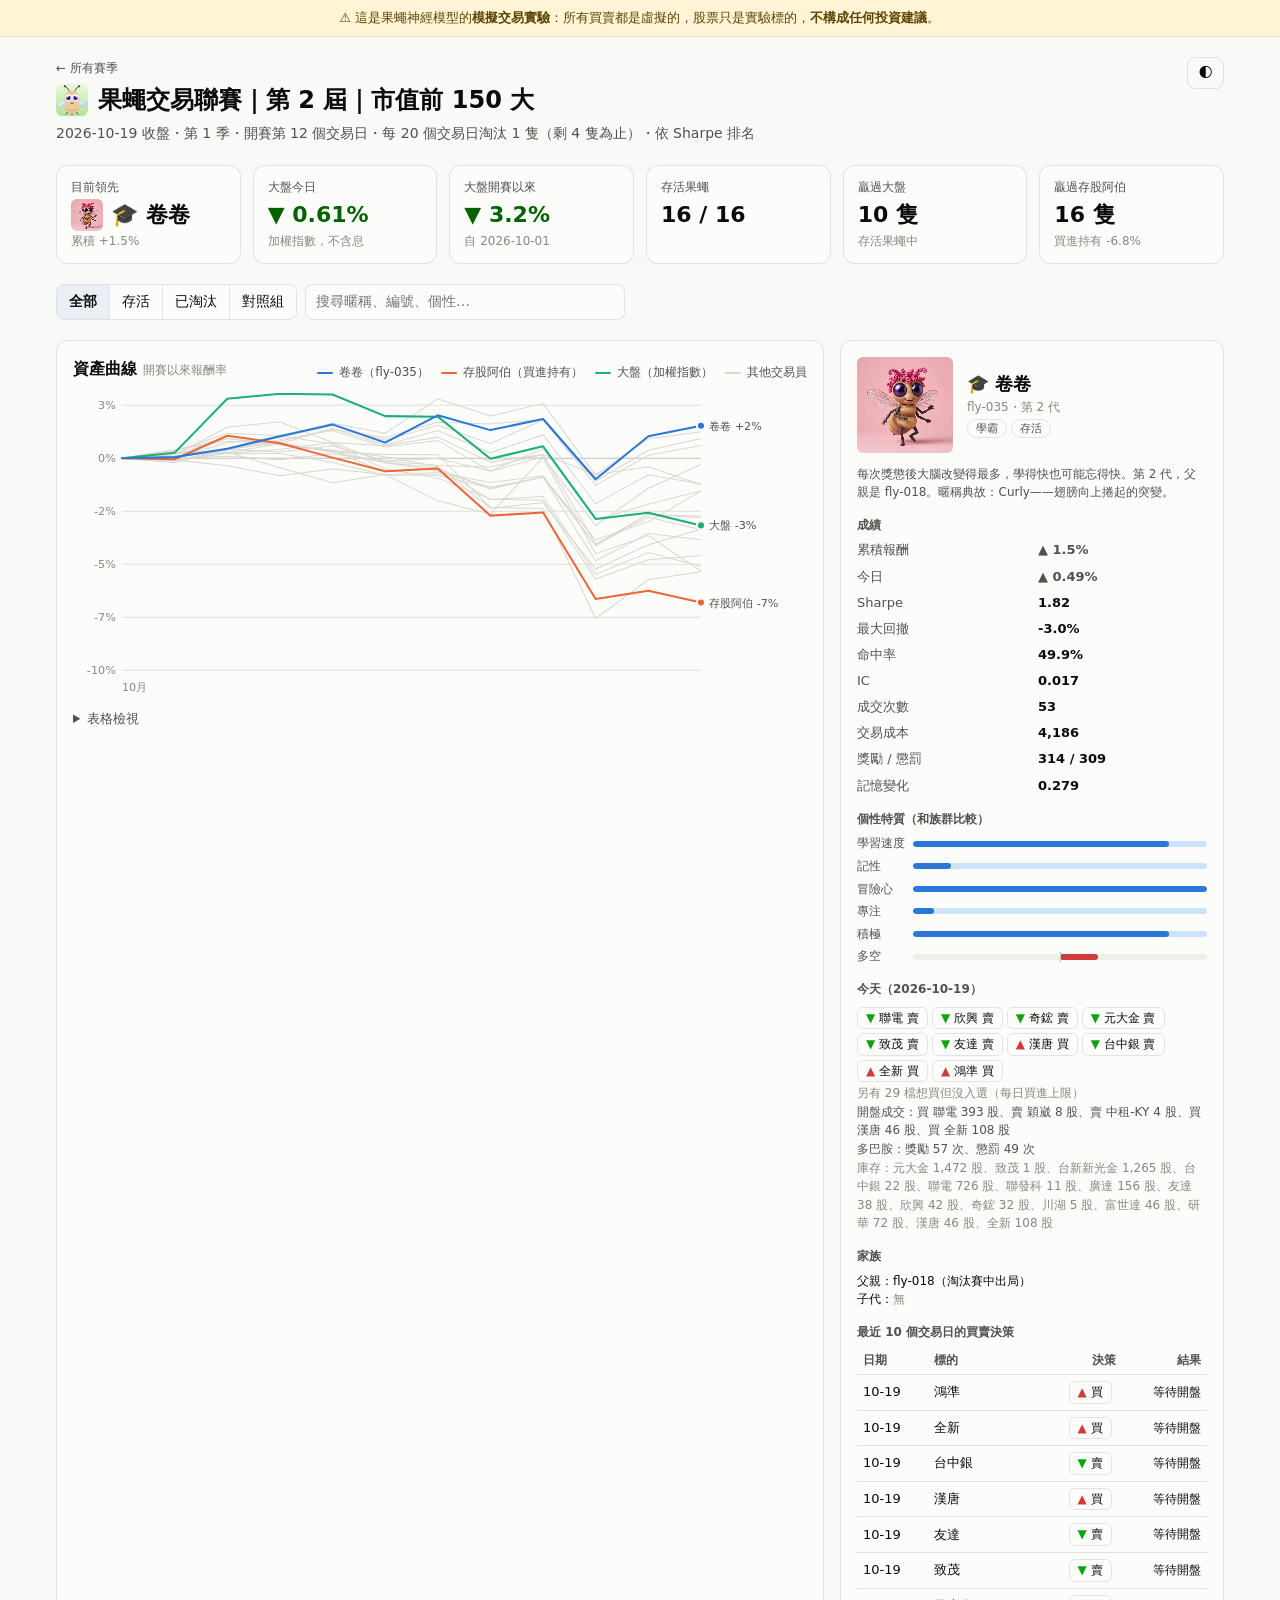
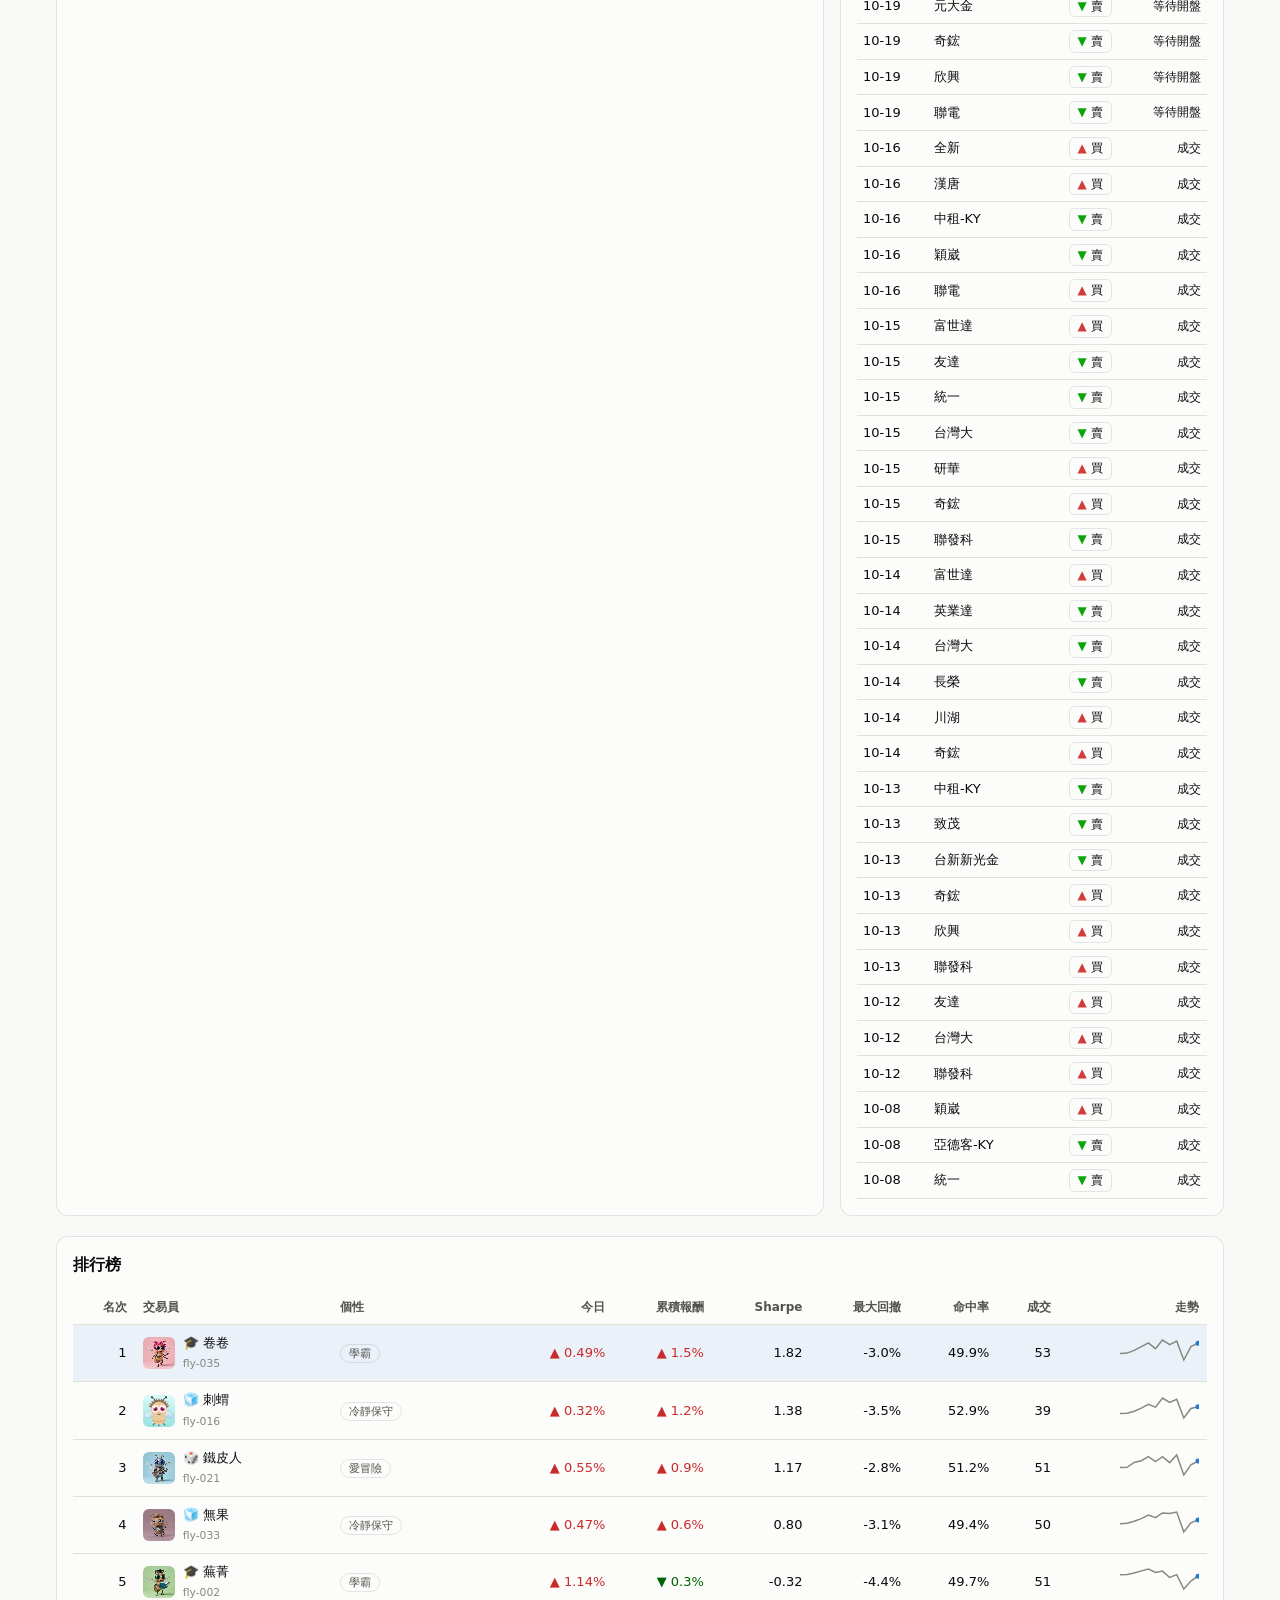
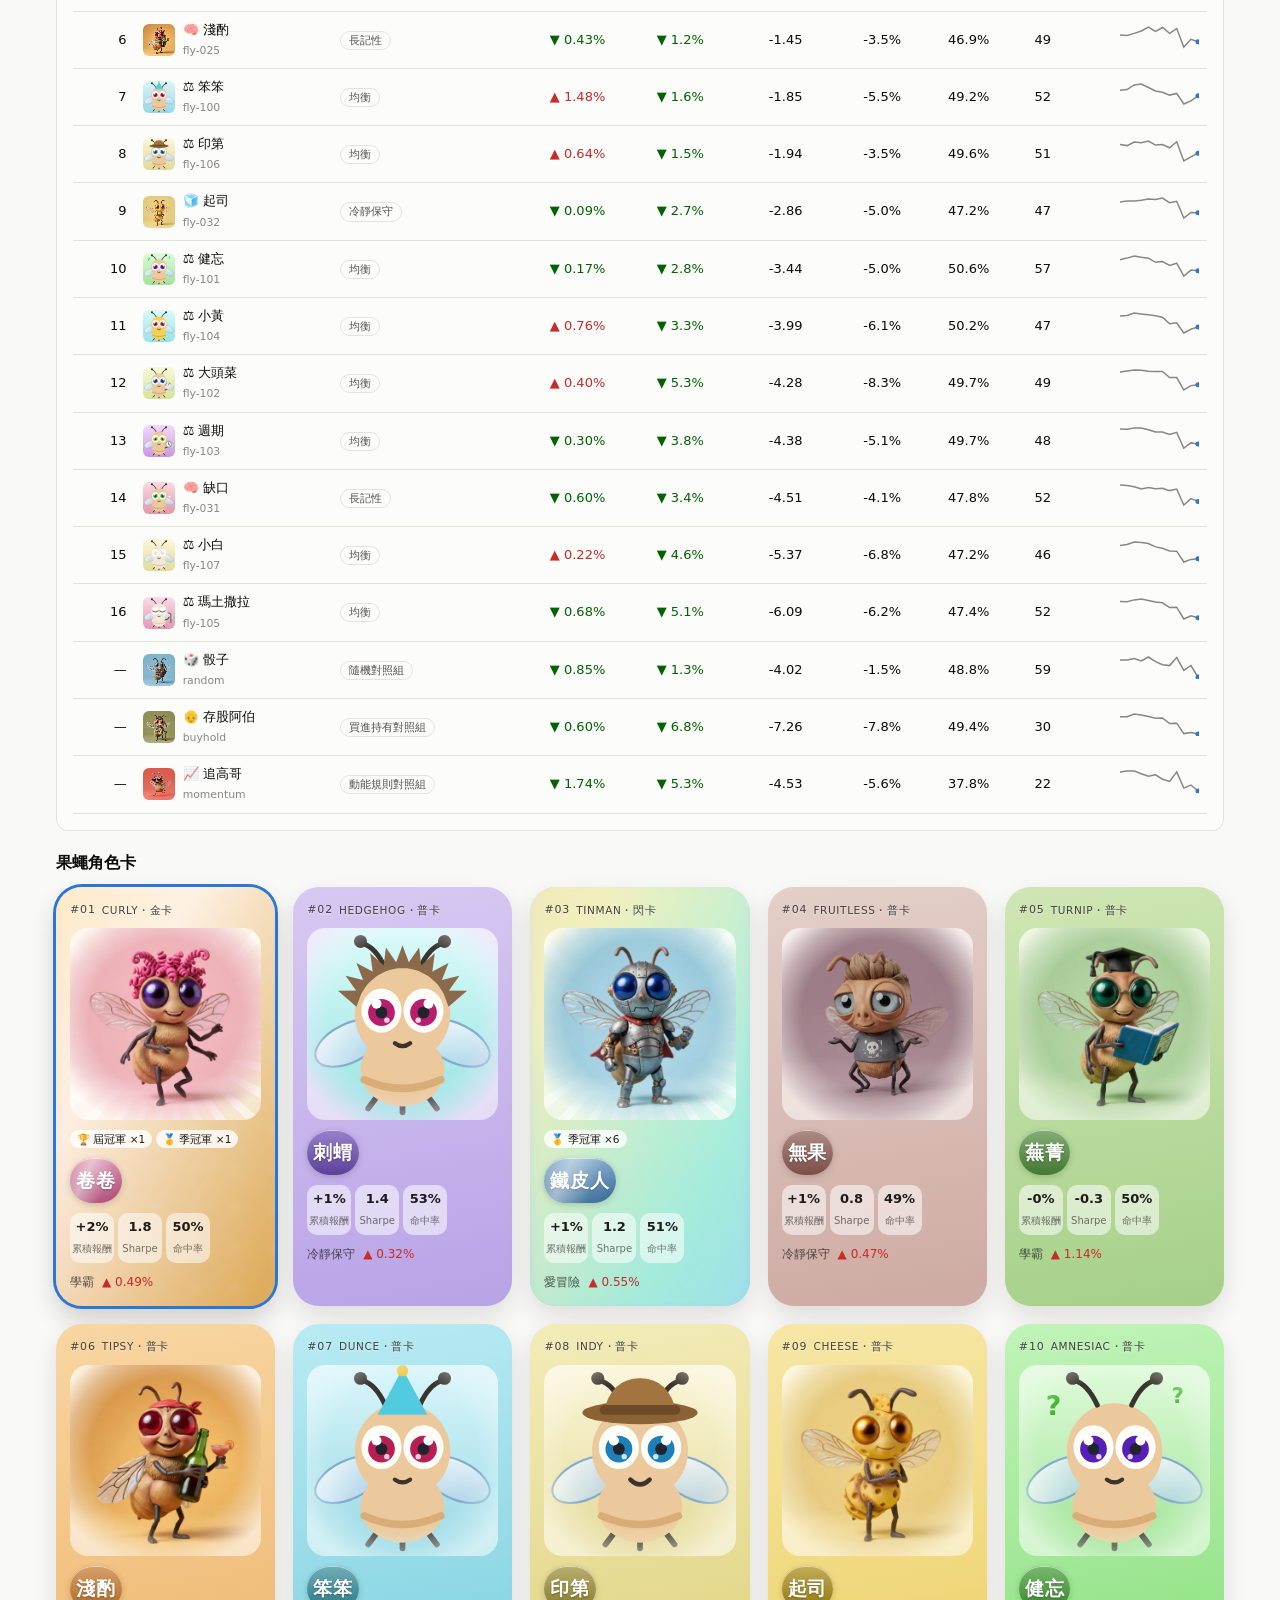
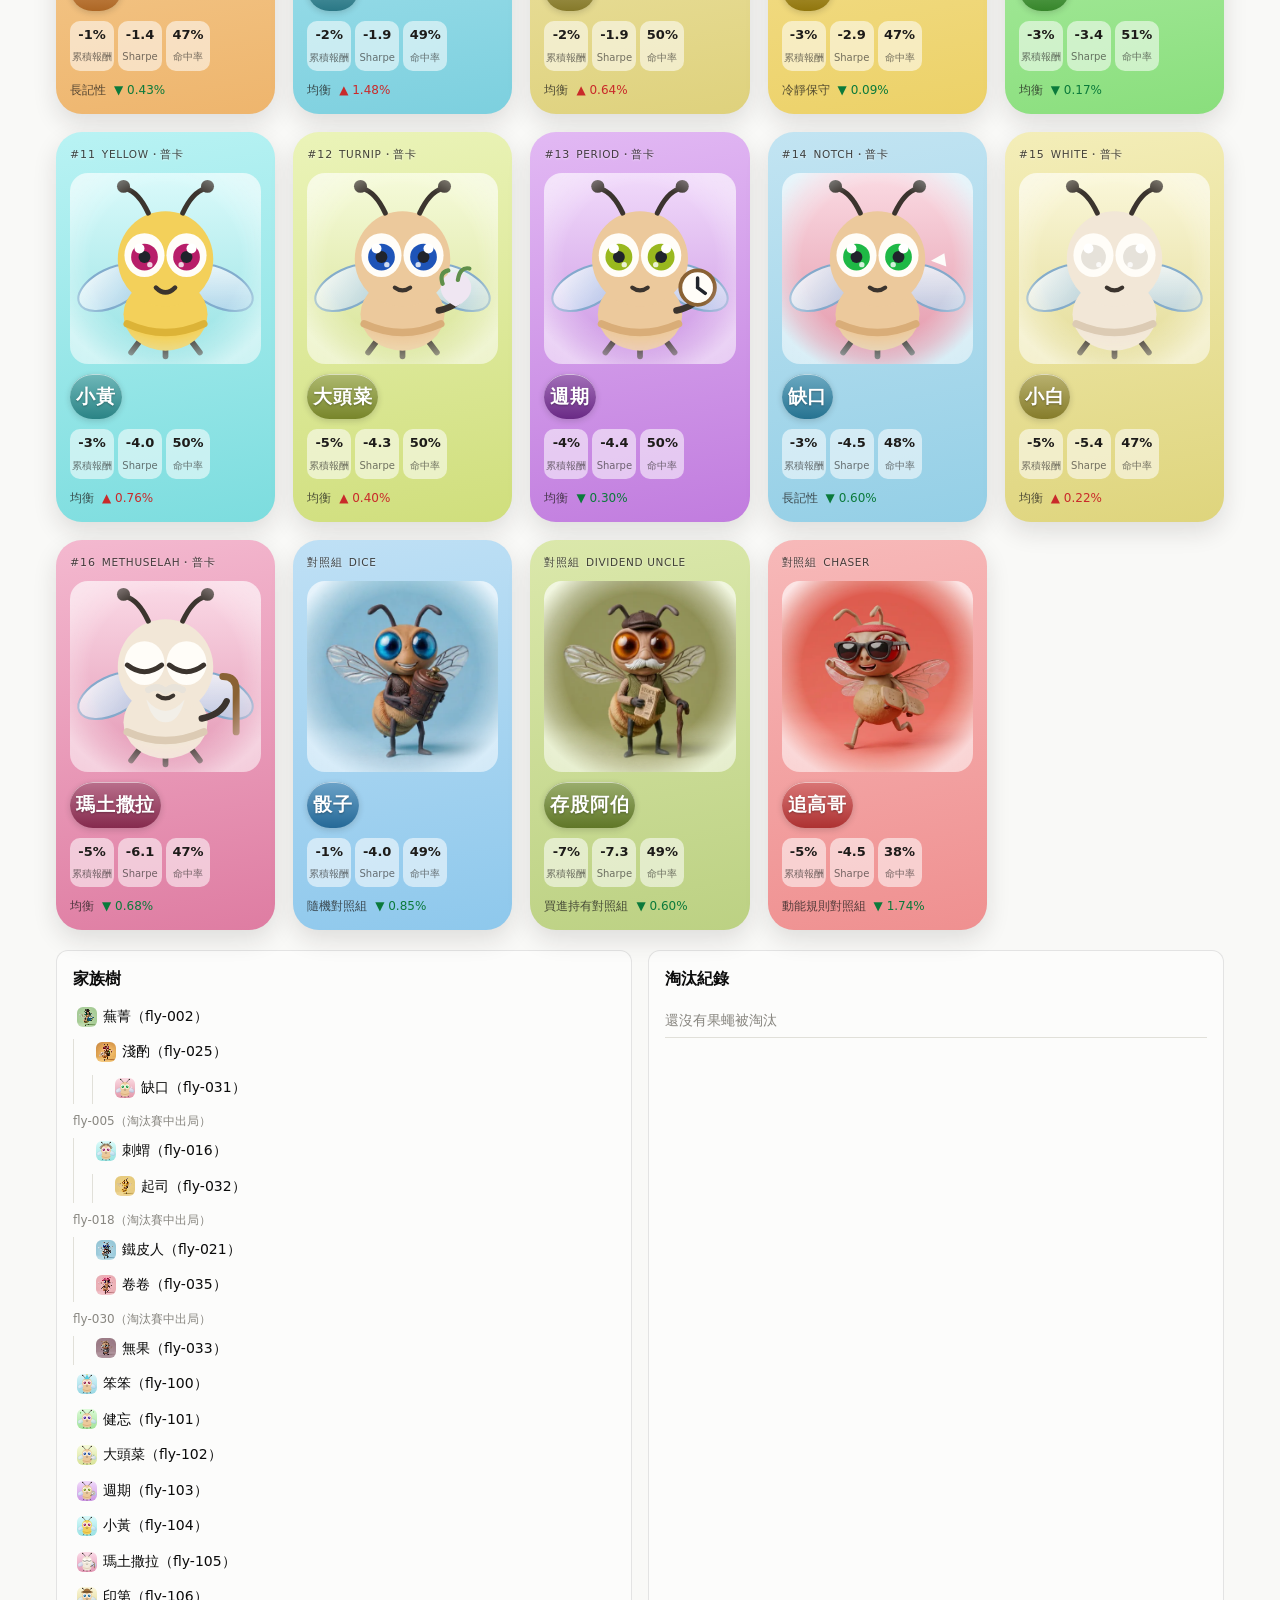
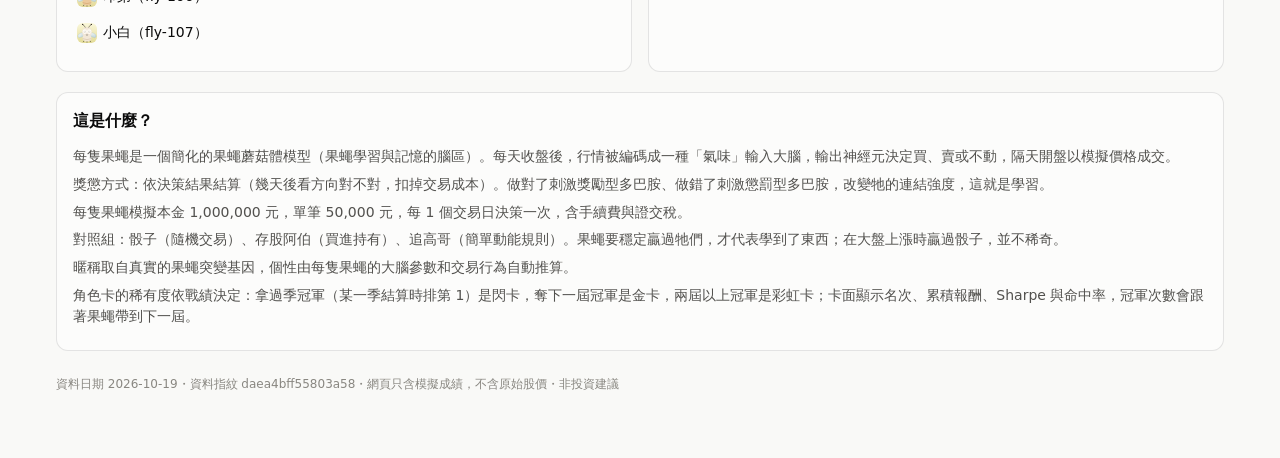
==== commit c2bbc2c5: "daily update" ====
--- a/docs/season2-top150/index.html
+++ b/docs/season2-top150/index.html
@@ -335,7 +335,7 @@
   <footer id="footer" class="muted small"></footer>
 </main>
 <div id="tip" class="tip" role="tooltip" hidden></div>
-<script id="data" type="application/json">{"league": {"name": "season2-top150", "title": "第 2 屆｜市值前 150 大", "date": "2026-10-16", "season": 1, "trading_days": 11, "start": "2026-10-01", "season_days": 20, "eliminate": 1, "min_survivors": 4, "benchmark_total": -0.02569, "benchmark_today": 0.00301, "fingerprint": "98feb42c7d05340d", "reward_mode": "action_contingent", "capital": 1000000, "order_value": 50000, "trade_every_days": 1}, "dates": ["2026-10-01", "2026-10-02", "2026-10-05", "2026-10-06", "2026-10-07", "2026-10-08", "2026-10-12", "2026-10-13", "2026-10-14", "2026-10-15", "2026-10-16"], "benchmark": [0.0, 0.00253, 0.0281, 0.03038, 0.03005, 0.01985, 0.01962, -0.00025, 0.00563, -0.02861, -0.02569], "eliminations": [], "traders": [{"id": "fly-002", "nickname": "蕪菁", "title": "學霸", "emoji": "🎓", "bio": "每次獎懲後大腦改變得最多，學得快也可能忘得快。第 0 代，初代果蠅。暱稱典故：rutabaga——學習記憶突變，蘑菇體裡的 cAMP 訊號出了問題。", "gene": "rutabaga", "gene_note": "學習記憶突變，蘑菇體裡的 cAMP 訊號出了問題", "avatar": "avatars/fly-002.webp", "cut": false, "card": {"from": "#cfe6b4", "to": "#a5d089", "pill": "#4e8b3a", "code": "TURNIP"}, "titles": {"season": 0, "league": 0, "tier": "plain", "tier_name": "普卡"}, "control": false, "active": true, "eliminated": null, "generation": 0, "parent": null, "children": ["fly-025"], "traits": {"學習速度": 1.0, "記性": 0.267, "冒險心": 0.8, "專注": 0.8, "積極": 0.8, "多空傾向": 0.299}, "stats": {"return": -0.01415, "sharpe": -1.7066, "max_drawdown": -0.04419, "hit_rate": 0.51278, "calls": 587.0, "ic": 0.0668, "trades": 46.0, "costs": 3565.20716, "rewards": 266.0, "punishments": 225.0, "memory": 0.16443, "today_change": 0.01816, "buy_share": 0.51636, "hold_share": 0.26606, "sell_share": 0.21758}, "curve": [0.0, 0.00055, 0.00438, 0.00877, 0.01303, 0.00528, 0.00842, -0.00609, 0.00058, -0.03173, -0.01415], "positions": [{"symbol": "2885.TW", "name": "元大金", "shares": 74}, {"symbol": "2360.TW", "name": "致茂", "shares": 23}, {"symbol": "1590.TW", "name": "亞德客-KY", "shares": 43}, {"symbol": "2838.TW", "name": "聯邦銀", "shares": 2475}, {"symbol": "2454.TW", "name": "聯發科", "shares": 22}, {"symbol": "2303.TW", "name": "聯電", "shares": 746}, {"symbol": "2382.TW", "name": "廣達", "shares": 157}, {"symbol": "3017.TW", "name": "奇鋐", "shares": 32}, {"symbol": "2059.TW", "name": "川湖", "shares": 5}, {"symbol": "6805.TW", "name": "富世達", "shares": 46}], "today": {"decisions": [{"symbol": "2454.TW", "action": "BUY", "selected": false, "name": "聯發科"}, {"symbol": "2308.TW", "action": "BUY", "selected": false, "name": "台達電"}, {"symbol": "2317.TW", "action": "SELL", "selected": false, "name": "鴻海"}, {"symbol": "3711.TW", "action": "SELL", "selected": false, "name": "日月光投控"}, {"symbol": "2881.TW", "action": "BUY", "selected": false, "name": "富邦金"}, {"symbol": "1303.TW", "action": "SELL", "selected": false, "name": "南亞"}, {"symbol": "2303.TW", "action": "BUY", "selected": false, "name": "聯電"}, {"symbol": "2408.TW", "action": "BUY", "selected": false, "name": "南亞科"}, {"symbol": "3037.TW", "action": "BUY", "selected": false, "name": "欣興"}, {"symbol": "2382.TW", "action": "BUY", "selected": false, "name": "廣達"}, {"symbol": "2891.TW", "action": "SELL", "selected": false, "name": "中信金"}, {"symbol": "7769.TW", "action": "BUY", "selected": false, "name": "鴻勁"}, {"symbol": "2327.TW", "action": "SELL", "selected": false, "name": "國巨*"}, {"symbol": "2887.TW", "action": "SELL", "selected": false, "name": "台新新光金"}, {"symbol": "2885.TW", "action": "SELL", "selected": true, "name": "元大金"}, {"symbol": "2360.TW", "action": "BUY", "selected": false, "name": "致茂"}, {"symbol": "3443.TW", "action": "BUY", "selected": true, "name": "創意"}, {"symbol": "3653.TW", "action": "BUY", "selected": false, "name": "健策"}, {"symbol": "2884.TW", "action": "SELL", "selected": false, "name": "玉山金"}, {"symbol": "6505.TW", "action": "SELL", "selected": false, "name": "台塑化"}, {"symbol": "2886.TW", "action": "BUY", "selected": false, "name": "兆豐金"}, {"symbol": "2344.TW", "action": "BUY", "selected": false, "name": "華邦電"}, {"symbol": "2357.TW", "action": "SELL", "selected": false, "name": "華碩"}, {"symbol": "2890.TW", "action": "BUY", "selected": false, "name": "永豐金"}, {"symbol": "2880.TW", "action": "SELL", "selected": false, "name": "華南金"}, {"symbol": "2301.TW", "action": "BUY", "selected": false, "name": "光寶科"}, {"symbol": "2395.TW", "action": "BUY", "selected": false, "name": "研華"}, {"symbol": "3231.TW", "action": "BUY", "selected": false, "name": "緯創"}, {"symbol": "2892.TW", "action": "SELL", "selected": false, "name": "第一金"}, {"symbol": "4958.TW", "action": "BUY", "selected": false, "name": "臻鼎-KY"}, {"symbol": "2368.TW", "action": "SELL", "selected": false, "name": "金像電"}, {"symbol": "2603.TW", "action": "SELL", "selected": false, "name": "長榮"}, {"symbol": "6446.TW", "action": "BUY", "selected": false, "name": "藥華藥"}, {"symbol": "3045.TW", "action": "SELL", "selected": false, "name": "台灣大"}, {"symbol": "5880.TW", "action": "SELL", "selected": false, "name": "合庫金"}, {"symbol": "1216.TW", "action": "SELL", "selected": false, "name": "統一"}, {"symbol": "6669.TW", "action": "BUY", "selected": false, "name": "緯穎"}, {"symbol": "3189.TW", "action": "BUY", "selected": false, "name": "景碩"}, {"symbol": "1301.TW", "action": "SELL", "selected": false, "name": "台塑"}, {"symbol": "1326.TW", "action": "SELL", "selected": false, "name": "台化"}, {"symbol": "3665.TW", "action": "BUY", "selected": true, "name": "貿聯-KY"}, {"symbol": "4904.TW", "action": "SELL", "selected": false, "name": "遠傳"}, {"symbol": "2379.TW", "action": "BUY", "selected": false, "name": "瑞昱"}, {"symbol": "2801.TW", "action": "BUY", "selected": false, "name": "彰銀"}, {"symbol": "3034.TW", "action": "BUY", "selected": false, "name": "聯詠"}, {"symbol": "6770.TW", "action": "SELL", "selected": false, "name": "力積電"}, {"symbol": "2615.TW", "action": "SELL", "selected": false, "name": "萬海"}, {"symbol": "2207.TW", "action": "SELL", "selected": false, "name": "和泰車"}, {"symbol": "2313.TW", "action": "BUY", "selected": false, "name": "華通"}, {"symbol": "3044.TW", "action": "SELL", "selected": false, "name": "健鼎"}, {"symbol": "1590.TW", "action": "BUY", "selected": false, "name": "亞德客-KY"}, {"symbol": "3036.TW", "action": "BUY", "selected": false, "name": "文曄"}, {"symbol": "1519.TW", "action": "SELL", "selected": false, "name": "華城"}, {"symbol": "4938.TW", "action": "SELL", "selected": false, "name": "和碩"}, {"symbol": "6515.TW", "action": "BUY", "selected": false, "name": "穎崴"}, {"symbol": "2376.TW", "action": "BUY", "selected": false, "name": "技嘉"}, {"symbol": "2337.TW", "action": "BUY", "selected": false, "name": "旺宏"}, {"symbol": "2618.TW", "action": "SELL", "selected": false, "name": "長榮航"}, {"symbol": "2912.TW", "action": "SELL", "selected": false, "name": "統一超"}, {"symbol": "2356.TW", "action": "BUY", "selected": false, "name": "英業達"}, {"symbol": "2409.TW", "action": "BUY", "selected": false, "name": "友達"}, {"symbol": "2609.TW", "action": "BUY", "selected": false, "name": "陽明"}, {"symbol": "6239.TW", "action": "BUY", "selected": false, "name": "力成"}, {"symbol": "5871.TW", "action": "SELL", "selected": false, "name": "中租-KY"}, {"symbol": "2404.TW", "action": "BUY", "selected": false, "name": "漢唐"}, {"symbol": "6213.TW", "action": "SELL", "selected": false, "name": "聯茂"}, {"symbol": "3702.TW", "action": "SELL", "selected": false, "name": "大聯大"}, {"symbol": "1101.TW", "action": "SELL", "selected": false, "name": "台泥"}, {"symbol": "3533.TW", "action": "SELL", "selected": false, "name": "嘉澤"}, {"symbol": "1802.TW", "action": "SELL", "selected": false, "name": "台玻"}, {"symbol": "2324.TW", "action": "BUY", "selected": false, "name": "仁寶"}, {"symbol": "6139.TW", "action": "BUY", "selected": false, "name": "亞翔"}, {"symbol": "1605.TW", "action": "BUY", "selected": false, "name": "華新"}, {"symbol": "3532.TW", "action": "BUY", "selected": false, "name": "台勝科"}, {"symbol": "6415.TW", "action": "SELL", "selected": false, "name": "矽力*-KY"}, {"symbol": "6531.TW", "action": "SELL", "selected": false, "name": "愛普*"}, {"symbol": "2347.TW", "action": "SELL", "selected": false, "name": "聯強"}, {"symbol": "2492.TW", "action": "SELL", "selected": false, "name": "華新科"}, {"symbol": "2633.TW", "action": "SELL", "selected": false, "name": "台灣高鐵"}, {"symbol": "6789.TW", "action": "SELL", "selected": false, "name": "采鈺"}, {"symbol": "6442.TW", "action": "BUY", "selected": false, "name": "光聖"}, {"symbol": "2812.TW", "action": "SELL", "selected": false, "name": "台中銀"}, {"symbol": "1102.TW", "action": "SELL", "selected": false, "name": "亞泥"}, {"symbol": "2610.TW", "action": "SELL", "selected": false, "name": "華航"}, {"symbol": "6919.TW", "action": "SELL", "selected": false, "name": "康霈*"}, {"symbol": "3026.TW", "action": "BUY", "selected": false, "name": "禾伸堂"}, {"symbol": "2027.TW", "action": "SELL", "selected": false, "name": "大成鋼"}, {"symbol": "2451.TW", "action": "SELL", "selected": false, "name": "創見"}, {"symbol": "8996.TW", "action": "BUY", "selected": false, "name": "高力"}, {"symbol": "6196.TW", "action": "SELL", "selected": false, "name": "帆宣"}, {"symbol": "1560.TW", "action": "BUY", "selected": false, "name": "中砂"}, {"symbol": "8210.TW", "action": "BUY", "selected": false, "name": "勤誠"}, {"symbol": "2474.TW", "action": "BUY", "selected": false, "name": "可成"}, {"symbol": "8464.TW", "action": "SELL", "selected": false, "name": "億豐"}, {"symbol": "3406.TW", "action": "SELL", "selected": false, "name": "玉晶光"}, {"symbol": "6285.TW", "action": "BUY", "selected": false, "name": "啟碁"}, {"symbol": "6526.TW", "action": "SELL", "selected": false, "name": "達發"}, {"symbol": "5434.TW", "action": "BUY", "selected": false, "name": "崇越"}, {"symbol": "3706.TW", "action": "SELL", "selected": false, "name": "神達"}, {"symbol": "1503.TW", "action": "SELL", "selected": false, "name": "士電"}, {"symbol": "6257.TW", "action": "BUY", "selected": false, "name": "矽格"}, {"symbol": "2455.TW", "action": "BUY", "selected": true, "name": "全新"}, {"symbol": "2838.TW", "action": "SELL", "selected": true, "name": "聯邦銀"}, {"symbol": "2542.TW", "action": "BUY", "selected": false, "name": "興富發"}, {"symbol": "2105.TW", "action": "BUY", "selected": false, "name": "正新"}, {"symbol": "2353.TW", "action": "BUY", "selected": false, "name": "宏碁"}, {"symbol": "2354.TW", "action": "BUY", "selected": false, "name": "鴻準"}, {"symbol": "9105.TW", "action": "SELL", "selected": false, "name": "泰金寶-DR"}, {"symbol": "6781.TW", "action": "BUY", "selected": false, "name": "AES-KY"}, {"symbol": "2855.TW", "action": "BUY", "selected": false, "name": "統一證"}, {"symbol": "2467.TW", "action": "SELL", "selected": false, "name": "志聖"}, {"symbol": "1717.TW", "action": "SELL", "selected": false, "name": "長興"}, {"symbol": "2385.TW", "action": "BUY", "selected": false, "name": "群光"}, {"symbol": "3006.TW", "action": "BUY", "selected": false, "name": "晶豪科"}, {"symbol": "9945.TW", "action": "SELL", "selected": false, "name": "潤泰新"}, {"symbol": "6005.TW", "action": "SELL", "selected": false, "name": "群益證"}, {"symbol": "2637.TW", "action": "SELL", "selected": false, "name": "慧洋-KY"}, {"symbol": "3450.TW", "action": "BUY", "selected": false, "name": "聯鈞"}, {"symbol": "3005.TW", "action": "SELL", "selected": false, "name": "神基"}, {"symbol": "3167.TW", "action": "BUY", "selected": false, "name": "大量"}], "fills": [{"side": "SELL", "symbol": "2308.TW", "name": "台達電", "shares": 27, "fee": 38, "tax": 134}, {"side": "BUY", "symbol": "2303.TW", "name": "聯電", "shares": 47, "fee": 5, "tax": 0}, {"side": "BUY", "symbol": "3017.TW", "name": "奇鋐", "shares": 2, "fee": 5, "tax": 0}, {"side": "SELL", "symbol": "2885.TW", "name": "元大金", "shares": 685, "fee": 43, "tax": 150}, {"side": "SELL", "symbol": "2356.TW", "name": "英業達", "shares": 3, "fee": 1, "tax": 1}, {"side": "SELL", "symbol": "5871.TW", "name": "中租-KY", "shares": 9, "fee": 1, "tax": 3}, {"side": "BUY", "symbol": "6805.TW", "name": "富世達", "shares": 23, "fee": 42, "tax": 0}, {"side": "SELL", "symbol": "3006.TW", "name": "晶豪科", "shares": 183, "fee": 37, "tax": 129}], "reward": 43, "punish": 48}, "recent": [{"date": "2026-10-16", "symbol": "2838.TW", "name": "聯邦銀", "action": "SELL", "filled": null, "note": "等待開盤"}, {"date": "2026-10-16", "symbol": "2455.TW", "name": "全新", "action": "BUY", "filled": null, "note": "等待開盤"}, {"date": "2026-10-16", "symbol": "3665.TW", "name": "貿聯-KY", "action": "BUY", "filled": null, "note": "等待開盤"}, {"date": "2026-10-16", "symbol": "3443.TW", "name": "創意", "action": "BUY", "filled": null, "note": "等待開盤"}, {"date": "2026-10-16", "symbol": "2885.TW", "name": "元大金", "action": "SELL", "filled": null, "note": "等待開盤"}, {"date": "2026-10-15", "symbol": "3006.TW", "name": "晶豪科", "action": "SELL", "filled": true, "note": "成交"}, {"date": "2026-10-15", "symbol": "6805.TW", "name": "富世達", "action": "BUY", "filled": true, "note": "成交"}, {"date": "2026-10-15", "symbol": "5871.TW", "name": "中租-KY", "action": "SELL", "filled": true, "note": "成交"}, {"date": "2026-10-15", "symbol": "2356.TW", "name": "英業達", "action": "SELL", "filled": true, "note": "成交"}, {"date": "2026-10-15", "symbol": "2885.TW", "name": "元大金", "action": "SELL", "filled": true, "note": "成交"}, {"date": "2026-10-15", "symbol": "3017.TW", "name": "奇鋐", "action": "BUY", "filled": true, "note": "成交"}, {"date": "2026-10-15", "symbol": "2303.TW", "name": "聯電", "action": "BUY", "filled": true, "note": "成交"}, {"date": "2026-10-15", "symbol": "2308.TW", "name": "台達電", "action": "SELL", "filled": true, "note": "成交"}, {"date": "2026-10-14", "symbol": "6805.TW", "name": "富世達", "action": "BUY", "filled": true, "note": "成交"}, {"date": "2026-10-14", "symbol": "5871.TW", "name": "中租-KY", "action": "SELL", "filled": true, "note": "成交"}, {"date": "2026-10-14", "symbol": "1216.TW", "name": "統一", "action": "SELL", "filled": true, "note": "成交"}, {"date": "2026-10-14", "symbol": "2885.TW", "name": "元大金", "action": "SELL", "filled": true, "note": "成交"}, {"date": "2026-10-14", "symbol": "2059.TW", "name": "川湖", "action": "BUY", "filled": true, "note": "成交"}, {"date": "2026-10-14", "symbol": "3017.TW", "name": "奇鋐", "action": "BUY", "filled": true, "note": "成交"}, {"date": "2026-10-13", "symbol": "6515.TW", "name": "穎崴", "action": "SELL", "filled": true, "note": "成交"}, {"date": "2026-10-13", "symbol": "3017.TW", "name": "奇鋐", "action": "BUY", "filled": true, "note": "成交"}, {"date": "2026-10-13", "symbol": "2303.TW", "name": "聯電", "action": "BUY", "filled": true, "note": "成交"}, {"date": "2026-10-13", "symbol": "2454.TW", "name": "聯發科", "action": "BUY", "filled": true, "note": "成交"}, {"date": "2026-10-12", "symbol": "2382.TW", "name": "廣達", "action": "BUY", "filled": true, "note": "成交"}, {"date": "2026-10-12", "symbol": "2308.TW", "name": "台達電", "action": "BUY", "filled": true, "note": "成交"}, {"date": "2026-10-12", "symbol": "2454.TW", "name": "聯發科", "action": "BUY", "filled": true, "note": "成交"}, {"date": "2026-10-08", "symbol": "2356.TW", "name": "英業達", "action": "SELL", "filled": true, "note": "成交"}, {"date": "2026-10-08", "symbol": "6515.TW", "name": "穎崴", "action": "BUY", "filled": true, "note": "成交"}, {"date": "2026-10-08", "symbol": "2885.TW", "name": "元大金", "action": "BUY", "filled": true, "note": "成交"}, {"date": "2026-10-08", "symbol": "2303.TW", "name": "聯電", "action": "BUY", "filled": true, "note": "成交"}, {"date": "2026-10-07", "symbol": "3006.TW", "name": "晶豪科", "action": "BUY", "filled": true, "note": "成交"}, {"date": "2026-10-07", "symbol": "2356.TW", "name": "英業達", "action": "BUY", "filled": true, "note": "成交"}, {"date": "2026-10-07", "symbol": "3665.TW", "name": "貿聯-KY", "action": "SELL", "filled": true, "note": "成交"}, {"date": "2026-10-07", "symbol": "1216.TW", "name": "統一", "action": "SELL", "filled": true, "note": "成交"}, {"date": "2026-10-07", "symbol": "2303.TW", "name": "聯電", "action": "BUY", "filled": true, "note": "成交"}, {"date": "2026-10-06", "symbol": "5871.TW", "name": "中租-KY", "action": "BUY", "filled": true, "note": "成交"}, {"date": "2026-10-06", "symbol": "2356.TW", "name": "英業達", "action": "SELL", "filled": true, "note": "成交"}, {"date": "2026-10-06", "symbol": "1590.TW", "name": "亞德客-KY", "action": "SELL", "filled": true, "note": "成交"}, {"date": "2026-10-06", "symbol": "3665.TW", "name": "貿聯-KY", "action": "BUY", "filled": true, "note": "成交"}, {"date": "2026-10-06", "symbol": "1216.TW", "name": "統一", "action": "SELL", "filled": true, "note": "成交"}]}, {"id": "fly-016", "nickname": "刺蝟", "title": "冷靜保守", "emoji": "🧊", "bio": "決策幾乎不帶隨機性，行為最穩定可預測。第 1 代，父親是 fly-005。暱稱典故：hedgehog——胚胎發育基因，突變的幼蟲表面長滿細刺。", "gene": "hedgehog", "gene_note": "胚胎發育基因，突變的幼蟲表面長滿細刺", "avatar": "avatars/fly-016.svg", "cut": false, "card": {"from": "#d7c9f2", "to": "#b8a3e6", "pill": "#6b4bb5", "code": "HEDGEHOG"}, "titles": {"season": 0, "league": 0, "tier": "plain", "tier_name": "普卡"}, "control": false, "active": true, "eliminated": null, "generation": 1, "parent": "fly-005", "children": ["fly-032"], "traits": {"學習速度": 0.6, "記性": 0.333, "冒險心": 0.067, "專注": 0.733, "積極": 1.0, "多空傾向": 0.425}, "stats": {"return": 0.00923, "sharpe": 1.07072, "max_drawdown": -0.03499, "hit_rate": 0.55347, "calls": 533.0, "ic": 0.11506, "trades": 31.0, "costs": 1965.86131, "rewards": 246.0, "punishments": 180.0, "memory": 0.15417, "today_change": 0.01725, "buy_share": 0.59636, "hold_share": 0.23273, "sell_share": 0.17091}, "curve": [0.0, 0.00055, 0.00438, 0.00988, 0.01651, 0.0118, 0.02809, 0.01995, 0.02576, -0.00788, 0.00923], "positions": [{"symbol": "2360.TW", "name": "致茂", "shares": 23}, {"symbol": "1590.TW", "name": "亞德客-KY", "shares": 43}, {"symbol": "1216.TW", "name": "統一", "shares": 743}, {"symbol": "2603.TW", "name": "長榮", "shares": 429}, {"symbol": "2838.TW", "name": "聯邦銀", "shares": 2475}, {"symbol": "2303.TW", "name": "聯電", "shares": 677}, {"symbol": "5871.TW", "name": "中租-KY", "shares": 13}, {"symbol": "2451.TW", "name": "創見", "shares": 176}, {"symbol": "6515.TW", "name": "穎崴", "shares": 9}, {"symbol": "2356.TW", "name": "英業達", "shares": 863}, {"symbol": "2382.TW", "name": "廣達", "shares": 156}, {"symbol": "2474.TW", "name": "可成", "shares": 257}, {"symbol": "2454.TW", "name": "聯發科", "shares": 22}, {"symbol": "3017.TW", "name": "奇鋐", "shares": 16}, {"symbol": "6805.TW", "name": "富世達", "shares": 22}, {"symbol": "2887.TW", "name": "台新新光金", "shares": 1190}, {"symbol": "2883.TW", "name": "凱基金", "shares": 131}], "today": {"decisions": [{"symbol": "2330.TW", "action": "BUY", "selected": false, "name": "台積電"}, {"symbol": "2454.TW", "action": "BUY", "selected": false, "name": "聯發科"}, {"symbol": "2308.TW", "action": "BUY", "selected": false, "name": "台達電"}, {"symbol": "2317.TW", "action": "SELL", "selected": false, "name": "鴻海"}, {"symbol": "3711.TW", "action": "BUY", "selected": false, "name": "日月光投控"}, {"symbol": "2881.TW", "action": "SELL", "selected": false, "name": "富邦金"}, {"symbol": "2383.TW", "action": "BUY", "selected": false, "name": "台光電"}, {"symbol": "1303.TW", "action": "BUY", "selected": false, "name": "南亞"}, {"symbol": "2303.TW", "action": "BUY", "selected": false, "name": "聯電"}, {"symbol": "2882.TW", "action": "SELL", "selected": false, "name": "國泰金"}, {"symbol": "2408.TW", "action": "BUY", "selected": false, "name": "南亞科"}, {"symbol": "3037.TW", "action": "BUY", "selected": false, "name": "欣興"}, {"symbol": "2382.TW", "action": "BUY", "selected": false, "name": "廣達"}, {"symbol": "2891.TW", "action": "SELL", "selected": false, "name": "中信金"}, {"symbol": "3017.TW", "action": "BUY", "selected": false, "name": "奇鋐"}, {"symbol": "2059.TW", "action": "BUY", "selected": false, "name": "川湖"}, {"symbol": "7769.TW", "action": "BUY", "selected": false, "name": "鴻勁"}, {"symbol": "2327.TW", "action": "BUY", "selected": false, "name": "國巨*"}, {"symbol": "2412.TW", "action": "SELL", "selected": false, "name": "中華電"}, {"symbol": "2887.TW", "action": "BUY", "selected": false, "name": "台新新光金"}, {"symbol": "2345.TW", "action": "SELL", "selected": false, "name": "智邦"}, {"symbol": "2885.TW", "action": "SELL", "selected": false, "name": "元大金"}, {"symbol": "2360.TW", "action": "BUY", "selected": false, "name": "致茂"}, {"symbol": "3443.TW", "action": "BUY", "selected": true, "name": "創意"}, {"symbol": "3653.TW", "action": "BUY", "selected": false, "name": "健策"}, {"symbol": "2884.TW", "action": "SELL", "selected": false, "name": "玉山金"}, {"symbol": "6505.TW", "action": "SELL", "selected": false, "name": "台塑化"}, {"symbol": "3008.TW", "action": "BUY", "selected": false, "name": "大立光"}, {"symbol": "2886.TW", "action": "SELL", "selected": false, "name": "兆豐金"}, {"symbol": "2344.TW", "action": "BUY", "selected": false, "name": "華邦電"}, {"symbol": "8046.TW", "action": "BUY", "selected": false, "name": "南電"}, {"symbol": "2890.TW", "action": "SELL", "selected": false, "name": "永豐金"}, {"symbol": "2883.TW", "action": "BUY", "selected": false, "name": "凱基金"}, {"symbol": "2880.TW", "action": "SELL", "selected": false, "name": "華南金"}, {"symbol": "2301.TW", "action": "BUY", "selected": false, "name": "光寶科"}, {"symbol": "2395.TW", "action": "BUY", "selected": true, "name": "研華"}, {"symbol": "3231.TW", "action": "BUY", "selected": false, "name": "緯創"}, {"symbol": "2892.TW", "action": "SELL", "selected": false, "name": "第一金"}, {"symbol": "4958.TW", "action": "SELL", "selected": false, "name": "臻鼎-KY"}, {"symbol": "2368.TW", "action": "BUY", "selected": false, "name": "金像電"}, {"symbol": "2603.TW", "action": "SELL", "selected": true, "name": "長榮"}, {"symbol": "6446.TW", "action": "BUY", "selected": false, "name": "藥華藥"}, {"symbol": "3045.TW", "action": "SELL", "selected": false, "name": "台灣大"}, {"symbol": "1216.TW", "action": "SELL", "selected": true, "name": "統一"}, {"symbol": "6669.TW", "action": "BUY", "selected": false, "name": "緯穎"}, {"symbol": "3189.TW", "action": "BUY", "selected": false, "name": "景碩"}, {"symbol": "1301.TW", "action": "SELL", "selected": false, "name": "台塑"}, {"symbol": "1326.TW", "action": "SELL", "selected": false, "name": "台化"}, {"symbol": "3665.TW", "action": "BUY", "selected": false, "name": "貿聯-KY"}, {"symbol": "4904.TW", "action": "SELL", "selected": false, "name": "遠傳"}, {"symbol": "3481.TW", "action": "BUY", "selected": false, "name": "群創"}, {"symbol": "2379.TW", "action": "SELL", "selected": false, "name": "瑞昱"}, {"symbol": "2801.TW", "action": "SELL", "selected": false, "name": "彰銀"}, {"symbol": "3034.TW", "action": "SELL", "selected": false, "name": "聯詠"}, {"symbol": "2449.TW", "action": "BUY", "selected": false, "name": "京元電子"}, {"symbol": "6770.TW", "action": "BUY", "selected": false, "name": "力積電"}, {"symbol": "2615.TW", "action": "SELL", "selected": false, "name": "萬海"}, {"symbol": "3661.TW", "action": "BUY", "selected": false, "name": "世芯-KY"}, {"symbol": "2207.TW", "action": "SELL", "selected": false, "name": "和泰車"}, {"symbol": "2002.TW", "action": "SELL", "selected": false, "name": "中鋼"}, {"symbol": "3044.TW", "action": "SELL", "selected": false, "name": "健鼎"}, {"symbol": "1590.TW", "action": "BUY", "selected": false, "name": "亞德客-KY"}, {"symbol": "5876.TW", "action": "SELL", "selected": false, "name": "上海商銀"}, {"symbol": "3036.TW", "action": "BUY", "selected": false, "name": "文曄"}, {"symbol": "1519.TW", "action": "BUY", "selected": false, "name": "華城"}, {"symbol": "4938.TW", "action": "SELL", "selected": false, "name": "和碩"}, {"symbol": "6515.TW", "action": "BUY", "selected": false, "name": "穎崴"}, {"symbol": "2376.TW", "action": "BUY", "selected": false, "name": "技嘉"}, {"symbol": "2337.TW", "action": "BUY", "selected": false, "name": "旺宏"}, {"symbol": "2618.TW", "action": "SELL", "selected": false, "name": "長榮航"}, {"symbol": "2912.TW", "action": "SELL", "selected": false, "name": "統一超"}, {"symbol": "2356.TW", "action": "SELL", "selected": true, "name": "英業達"}, {"symbol": "2409.TW", "action": "BUY", "selected": false, "name": "友達"}, {"symbol": "2609.TW", "action": "SELL", "selected": false, "name": "陽明"}, {"symbol": "6239.TW", "action": "BUY", "selected": false, "name": "力成"}, {"symbol": "5871.TW", "action": "SELL", "selected": true, "name": "中租-KY"}, {"symbol": "2404.TW", "action": "BUY", "selected": false, "name": "漢唐"}, {"symbol": "2834.TW", "action": "BUY", "selected": false, "name": "臺企銀"}, {"symbol": "6213.TW", "action": "BUY", "selected": false, "name": "聯茂"}, {"symbol": "3702.TW", "action": "BUY", "selected": false, "name": "大聯大"}, {"symbol": "1101.TW", "action": "SELL", "selected": false, "name": "台泥"}, {"symbol": "3533.TW", "action": "SELL", "selected": false, "name": "嘉澤"}, {"symbol": "1802.TW", "action": "SELL", "selected": false, "name": "台玻"}, {"symbol": "2324.TW", "action": "SELL", "selected": false, "name": "仁寶"}, {"symbol": "6139.TW", "action": "BUY", "selected": false, "name": "亞翔"}, {"symbol": "1605.TW", "action": "BUY", "selected": false, "name": "華新"}, {"symbol": "3532.TW", "action": "BUY", "selected": false, "name": "台勝科"}, {"symbol": "6415.TW", "action": "SELL", "selected": false, "name": "矽力*-KY"}, {"symbol": "6531.TW", "action": "BUY", "selected": false, "name": "愛普*"}, {"symbol": "1402.TW", "action": "SELL", "selected": false, "name": "遠東新"}, {"symbol": "2347.TW", "action": "SELL", "selected": false, "name": "聯強"}, {"symbol": "6805.TW", "action": "BUY", "selected": false, "name": "富世達"}, {"symbol": "2492.TW", "action": "BUY", "selected": false, "name": "華新科"}, {"symbol": "2633.TW", "action": "SELL", "selected": false, "name": "台灣高鐵"}, {"symbol": "7750.TW", "action": "SELL", "selected": false, "name": "新代"}, {"symbol": "6789.TW", "action": "BUY", "selected": false, "name": "采鈺"}, {"symbol": "6442.TW", "action": "BUY", "selected": false, "name": "光聖"}, {"symbol": "2377.TW", "action": "SELL", "selected": false, "name": "微星"}, {"symbol": "2812.TW", "action": "BUY", "selected": false, "name": "台中銀"}, {"symbol": "1102.TW", "action": "SELL", "selected": false, "name": "亞泥"}, {"symbol": "2610.TW", "action": "SELL", "selected": false, "name": "華航"}, {"symbol": "3026.TW", "action": "BUY", "selected": false, "name": "禾伸堂"}, {"symbol": "2027.TW", "action": "SELL", "selected": false, "name": "大成鋼"}, {"symbol": "2451.TW", "action": "SELL", "selected": true, "name": "創見"}, {"symbol": "8996.TW", "action": "BUY", "selected": false, "name": "高力"}, {"symbol": "6196.TW", "action": "BUY", "selected": false, "name": "帆宣"}, {"symbol": "2049.TW", "action": "BUY", "selected": false, "name": "上銀"}, {"symbol": "1560.TW", "action": "BUY", "selected": false, "name": "中砂"}, {"symbol": "2474.TW", "action": "BUY", "selected": false, "name": "可成"}, {"symbol": "8464.TW", "action": "SELL", "selected": false, "name": "億豐"}, {"symbol": "3406.TW", "action": "BUY", "selected": false, "name": "玉晶光"}, {"symbol": "6285.TW", "action": "SELL", "selected": false, "name": "啟碁"}, {"symbol": "6526.TW", "action": "BUY", "selected": false, "name": "達發"}, {"symbol": "5434.TW", "action": "BUY", "selected": false, "name": "崇越"}, {"symbol": "3706.TW", "action": "SELL", "selected": false, "name": "神達"}, {"symbol": "1503.TW", "action": "SELL", "selected": false, "name": "士電"}, {"symbol": "6257.TW", "action": "BUY", "selected": false, "name": "矽格"}, {"symbol": "5269.TW", "action": "SELL", "selected": false, "name": "祥碩"}, {"symbol": "2455.TW", "action": "BUY", "selected": true, "name": "全新"}, {"symbol": "2542.TW", "action": "SELL", "selected": false, "name": "興富發"}, {"symbol": "2105.TW", "action": "SELL", "selected": false, "name": "正新"}, {"symbol": "2353.TW", "action": "SELL", "selected": false, "name": "宏碁"}, {"symbol": "2354.TW", "action": "BUY", "selected": false, "name": "鴻準"}, {"symbol": "9105.TW", "action": "SELL", "selected": false, "name": "泰金寶-DR"}, {"symbol": "6781.TW", "action": "BUY", "selected": false, "name": "AES-KY"}, {"symbol": "2855.TW", "action": "BUY", "selected": false, "name": "統一證"}, {"symbol": "2467.TW", "action": "BUY", "selected": false, "name": "志聖"}, {"symbol": "1513.TW", "action": "SELL", "selected": false, "name": "中興電"}, {"symbol": "1717.TW", "action": "SELL", "selected": false, "name": "長興"}, {"symbol": "2385.TW", "action": "SELL", "selected": false, "name": "群光"}, {"symbol": "3006.TW", "action": "BUY", "selected": false, "name": "晶豪科"}, {"symbol": "9945.TW", "action": "SELL", "selected": false, "name": "潤泰新"}, {"symbol": "1476.TW", "action": "SELL", "selected": false, "name": "儒鴻"}, {"symbol": "6005.TW", "action": "SELL", "selected": false, "name": "群益證"}, {"symbol": "6409.TW", "action": "SELL", "selected": false, "name": "旭隼"}, {"symbol": "2637.TW", "action": "BUY", "selected": false, "name": "慧洋-KY"}, {"symbol": "6691.TW", "action": "BUY", "selected": false, "name": "洋基工程"}, {"symbol": "3450.TW", "action": "BUY", "selected": false, "name": "聯鈞"}, {"symbol": "1229.TW", "action": "SELL", "selected": false, "name": "聯華"}, {"symbol": "3005.TW", "action": "SELL", "selected": false, "name": "神基"}, {"symbol": "3167.TW", "action": "SELL", "selected": false, "name": "大量"}], "fills": [{"side": "BUY", "symbol": "2887.TW", "name": "台新新光金", "shares": 1190, "fee": 43, "tax": 0}, {"side": "SELL", "symbol": "2885.TW", "name": "元大金", "shares": 64, "fee": 4, "tax": 14}, {"side": "BUY", "symbol": "2883.TW", "name": "凱基金", "shares": 131, "fee": 4, "tax": 0}, {"side": "SELL", "symbol": "1216.TW", "name": "統一", "shares": 625, "fee": 43, "tax": 150}, {"side": "SELL", "symbol": "5871.TW", "name": "中租-KY", "shares": 458, "fee": 43, "tax": 150}], "reward": 40, "punish": 53}, "recent": [{"date": "2026-10-16", "symbol": "2455.TW", "name": "全新", "action": "BUY", "filled": null, "note": "等待開盤"}, {"date": "2026-10-16", "symbol": "2451.TW", "name": "創見", "action": "SELL", "filled": null, "note": "等待開盤"}, {"date": "2026-10-16", "symbol": "5871.TW", "name": "中租-KY", "action": "SELL", "filled": null, "note": "等待開盤"}, {"date": "2026-10-16", "symbol": "2356.TW", "name": "英業達", "action": "SELL", "filled": null, "note": "等待開盤"}, {"date": "2026-10-16", "symbol": "1216.TW", "name": "統一", "action": "SELL", "filled": null, "note": "等待開盤"}, {"date": "2026-10-16", "symbol": "2603.TW", "name": "長榮", "action": "SELL", "filled": null, "note": "等待開盤"}, {"date": "2026-10-16", "symbol": "2395.TW", "name": "研華", "action": "BUY", "filled": null, "note": "等待開盤"}, {"date": "2026-10-16", "symbol": "3443.TW", "name": "創意", "action": "BUY", "filled": null, "note": "等待開盤"}, {"date": "2026-10-15", "symbol": "5871.TW", "name": "中租-KY", "action": "SELL", "filled": true, "note": "成交"}, {"date": "2026-10-15", "symbol": "1216.TW", "name": "統一", "action": "SELL", "filled": true, "note": "成交"}, {"date": "2026-10-15", "symbol": "2395.TW", "name": "研華", "action": "BUY", "filled": false, "note": "現金不足或已達部位上限"}, {"date": "2026-10-15", "symbol": "2883.TW", "name": "凱基金", "action": "BUY", "filled": true, "note": "成交"}, {"date": "2026-10-15", "symbol": "2885.TW", "name": "元大金", "action": "SELL", "filled": true, "note": "成交"}, {"date": "2026-10-15", "symbol": "2887.TW", "name": "台新新光金", "action": "BUY", "filled": true, "note": "成交"}, {"date": "2026-10-14", "symbol": "2885.TW", "name": "元大金", "action": "SELL", "filled": true, "note": "成交"}, {"date": "2026-10-13", "symbol": "6805.TW", "name": "富世達", "action": "BUY", "filled": false, "note": "現金不足或已達部位上限"}, {"date": "2026-10-13", "symbol": "3017.TW", "name": "奇鋐", "action": "BUY", "filled": true, "note": "成交"}, {"date": "2026-10-13", "symbol": "2454.TW", "name": "聯發科", "action": "BUY", "filled": true, "note": "成交"}, {"date": "2026-10-12", "symbol": "6805.TW", "name": "富世達", "action": "BUY", "filled": true, "note": "成交"}, {"date": "2026-10-12", "symbol": "3017.TW", "name": "奇鋐", "action": "BUY", "filled": true, "note": "成交"}, {"date": "2026-10-12", "symbol": "2454.TW", "name": "聯發科", "action": "BUY", "filled": true, "note": "成交"}, {"date": "2026-10-08", "symbol": "2474.TW", "name": "可成", "action": "BUY", "filled": true, "note": "成交"}, {"date": "2026-10-08", "symbol": "2382.TW", "name": "廣達", "action": "BUY", "filled": true, "note": "成交"}, {"date": "2026-10-08", "symbol": "2303.TW", "name": "聯電", "action": "BUY", "filled": true, "note": "成交"}, {"date": "2026-10-07", "symbol": "2356.TW", "name": "英業達", "action": "BUY", "filled": true, "note": "成交"}, {"date": "2026-10-07", "symbol": "6515.TW", "name": "穎崴", "action": "BUY", "filled": true, "note": "成交"}, {"date": "2026-10-07", "symbol": "2603.TW", "name": "長榮", "action": "BUY", "filled": true, "note": "成交"}, {"date": "2026-10-06", "symbol": "2451.TW", "name": "創見", "action": "BUY", "filled": true, "note": "成交"}, {"date": "2026-10-06", "symbol": "5871.TW", "name": "中租-KY", "action": "BUY", "filled": true, "note": "成交"}, {"date": "2026-10-06", "symbol": "1590.TW", "name": "亞德客-KY", "action": "SELL", "filled": true, "note": "成交"}, {"date": "2026-10-06", "symbol": "2885.TW", "name": "元大金", "action": "SELL", "filled": true, "note": "成交"}, {"date": "2026-10-06", "symbol": "2303.TW", "name": "聯電", "action": "BUY", "filled": true, "note": "成交"}, {"date": "2026-10-05", "symbol": "2838.TW", "name": "聯邦銀", "action": "BUY", "filled": true, "note": "成交"}, {"date": "2026-10-05", "symbol": "1216.TW", "name": "統一", "action": "BUY", "filled": true, "note": "成交"}, {"date": "2026-10-05", "symbol": "2603.TW", "name": "長榮", "action": "BUY", "filled": true, "note": "成交"}, {"date": "2026-10-02", "symbol": "1590.TW", "name": "亞德客-KY", "action": "BUY", "filled": true, "note": "成交"}, {"date": "2026-10-02", "symbol": "1216.TW", "name": "統一", "action": "BUY", "filled": true, "note": "成交"}, {"date": "2026-10-02", "symbol": "2885.TW", "name": "元大金", "action": "BUY", "filled": true, "note": "成交"}]}, {"id": "fly-021", "nickname": "鐵皮人", "title": "衝動多頭", "emoji": "🔥", "bio": "出手頻繁、偏愛買進，看到機會就衝。第 2 代，父親是 fly-018。暱稱典故：tinman——心臟發育基因，突變的胚胎長不出心臟，名字來自綠野仙蹤。", "gene": "tinman", "gene_note": "心臟發育基因，突變的胚胎長不出心臟，名字來自綠野仙蹤", "avatar": "avatars/fly-021.webp", "cut": false, "card": {"from": "#bfdcf6", "to": "#8dbfe8", "pill": "#2f6fa8", "code": "TINMAN"}, "titles": {"season": 6, "league": 0, "tier": "holo", "tier_name": "閃卡"}, "control": false, "active": true, "eliminated": null, "generation": 2, "parent": "fly-018", "children": [], "traits": {"學習速度": 0.733, "記性": 0.067, "冒險心": 0.867, "專注": 0.0, "積極": 0.733, "多空傾向": 0.347}, "stats": {"return": 0.00376, "sharpe": 0.49987, "max_drawdown": -0.02837, "hit_rate": 0.53176, "calls": 551.0, "ic": 0.02322, "trades": 43.0, "costs": 3472.79511, "rewards": 228.0, "punishments": 209.0, "memory": 0.31437, "today_change": 0.01478, "buy_share": 0.52909, "hold_share": 0.28848, "sell_share": 0.18242}, "curve": [0.0, 0.00029, 0.00735, 0.00982, 0.01558, 0.00846, 0.01559, 0.007, 0.01803, -0.01086, 0.00376], "positions": [{"symbol": "2360.TW", "name": "致茂", "shares": 2}, {"symbol": "1590.TW", "name": "亞德客-KY", "shares": 82}, {"symbol": "8210.TW", "name": "勤誠", "shares": 60}, {"symbol": "2891.TW", "name": "中信金", "shares": 42}, {"symbol": "1216.TW", "name": "統一", "shares": 106}, {"symbol": "2912.TW", "name": "統一超", "shares": 13}, {"symbol": "3481.TW", "name": "群創", "shares": 967}, {"symbol": "6770.TW", "name": "力積電", "shares": 680}, {"symbol": "3017.TW", "name": "奇鋐", "shares": 31}, {"symbol": "6515.TW", "name": "穎崴", "shares": 8}, {"symbol": "2324.TW", "name": "仁寶", "shares": 15}, {"symbol": "2454.TW", "name": "聯發科", "shares": 23}, {"symbol": "3443.TW", "name": "創意", "shares": 12}, {"symbol": "3045.TW", "name": "台灣大", "shares": 411}, {"symbol": "6805.TW", "name": "富世達", "shares": 46}, {"symbol": "2059.TW", "name": "川湖", "shares": 5}], "today": {"decisions": [{"symbol": "2330.TW", "action": "SELL", "selected": false, "name": "台積電"}, {"symbol": "2454.TW", "action": "SELL", "selected": true, "name": "聯發科"}, {"symbol": "3711.TW", "action": "BUY", "selected": false, "name": "日月光投控"}, {"symbol": "2383.TW", "action": "BUY", "selected": false, "name": "台光電"}, {"symbol": "1303.TW", "action": "SELL", "selected": false, "name": "南亞"}, {"symbol": "2303.TW", "action": "BUY", "selected": true, "name": "聯電"}, {"symbol": "2882.TW", "action": "SELL", "selected": false, "name": "國泰金"}, {"symbol": "2408.TW", "action": "BUY", "selected": false, "name": "南亞科"}, {"symbol": "3037.TW", "action": "BUY", "selected": false, "name": "欣興"}, {"symbol": "2382.TW", "action": "BUY", "selected": false, "name": "廣達"}, {"symbol": "2891.TW", "action": "SELL", "selected": true, "name": "中信金"}, {"symbol": "3017.TW", "action": "BUY", "selected": false, "name": "奇鋐"}, {"symbol": "2059.TW", "action": "BUY", "selected": true, "name": "川湖"}, {"symbol": "7769.TW", "action": "BUY", "selected": false, "name": "鴻勁"}, {"symbol": "2327.TW", "action": "SELL", "selected": false, "name": "國巨*"}, {"symbol": "2412.TW", "action": "BUY", "selected": false, "name": "中華電"}, {"symbol": "2345.TW", "action": "BUY", "selected": false, "name": "智邦"}, {"symbol": "2885.TW", "action": "SELL", "selected": false, "name": "元大金"}, {"symbol": "2360.TW", "action": "BUY", "selected": false, "name": "致茂"}, {"symbol": "3443.TW", "action": "BUY", "selected": false, "name": "創意"}, {"symbol": "3653.TW", "action": "BUY", "selected": false, "name": "健策"}, {"symbol": "2884.TW", "action": "SELL", "selected": false, "name": "玉山金"}, {"symbol": "6505.TW", "action": "SELL", "selected": false, "name": "台塑化"}, {"symbol": "3008.TW", "action": "BUY", "selected": false, "name": "大立光"}, {"symbol": "2357.TW", "action": "SELL", "selected": false, "name": "華碩"}, {"symbol": "2890.TW", "action": "BUY", "selected": false, "name": "永豐金"}, {"symbol": "2883.TW", "action": "SELL", "selected": false, "name": "凱基金"}, {"symbol": "2880.TW", "action": "SELL", "selected": false, "name": "華南金"}, {"symbol": "2301.TW", "action": "BUY", "selected": false, "name": "光寶科"}, {"symbol": "2395.TW", "action": "BUY", "selected": false, "name": "研華"}, {"symbol": "3231.TW", "action": "BUY", "selected": false, "name": "緯創"}, {"symbol": "4958.TW", "action": "BUY", "selected": false, "name": "臻鼎-KY"}, {"symbol": "2368.TW", "action": "SELL", "selected": false, "name": "金像電"}, {"symbol": "2603.TW", "action": "SELL", "selected": false, "name": "長榮"}, {"symbol": "6446.TW", "action": "SELL", "selected": false, "name": "藥華藥"}, {"symbol": "3045.TW", "action": "SELL", "selected": true, "name": "台灣大"}, {"symbol": "5880.TW", "action": "SELL", "selected": false, "name": "合庫金"}, {"symbol": "6669.TW", "action": "BUY", "selected": false, "name": "緯穎"}, {"symbol": "3189.TW", "action": "BUY", "selected": false, "name": "景碩"}, {"symbol": "3665.TW", "action": "BUY", "selected": false, "name": "貿聯-KY"}, {"symbol": "2379.TW", "action": "SELL", "selected": false, "name": "瑞昱"}, {"symbol": "2801.TW", "action": "BUY", "selected": false, "name": "彰銀"}, {"symbol": "3034.TW", "action": "SELL", "selected": false, "name": "聯詠"}, {"symbol": "2449.TW", "action": "BUY", "selected": false, "name": "京元電子"}, {"symbol": "6770.TW", "action": "BUY", "selected": false, "name": "力積電"}, {"symbol": "2615.TW", "action": "SELL", "selected": false, "name": "萬海"}, {"symbol": "2207.TW", "action": "BUY", "selected": false, "name": "和泰車"}, {"symbol": "2002.TW", "action": "BUY", "selected": false, "name": "中鋼"}, {"symbol": "3044.TW", "action": "SELL", "selected": false, "name": "健鼎"}, {"symbol": "1590.TW", "action": "SELL", "selected": true, "name": "亞德客-KY"}, {"symbol": "5876.TW", "action": "SELL", "selected": false, "name": "上海商銀"}, {"symbol": "1519.TW", "action": "BUY", "selected": false, "name": "華城"}, {"symbol": "4938.TW", "action": "SELL", "selected": false, "name": "和碩"}, {"symbol": "6515.TW", "action": "BUY", "selected": false, "name": "穎崴"}, {"symbol": "2376.TW", "action": "BUY", "selected": false, "name": "技嘉"}, {"symbol": "2337.TW", "action": "BUY", "selected": false, "name": "旺宏"}, {"symbol": "2618.TW", "action": "BUY", "selected": false, "name": "長榮航"}, {"symbol": "2912.TW", "action": "SELL", "selected": true, "name": "統一超"}, {"symbol": "2356.TW", "action": "SELL", "selected": false, "name": "英業達"}, {"symbol": "2409.TW", "action": "BUY", "selected": false, "name": "友達"}, {"symbol": "6239.TW", "action": "BUY", "selected": false, "name": "力成"}, {"symbol": "5871.TW", "action": "BUY", "selected": false, "name": "中租-KY"}, {"symbol": "2404.TW", "action": "BUY", "selected": false, "name": "漢唐"}, {"symbol": "2834.TW", "action": "SELL", "selected": false, "name": "臺企銀"}, {"symbol": "6213.TW", "action": "BUY", "selected": false, "name": "聯茂"}, {"symbol": "3533.TW", "action": "SELL", "selected": false, "name": "嘉澤"}, {"symbol": "1802.TW", "action": "SELL", "selected": false, "name": "台玻"}, {"symbol": "1504.TW", "action": "BUY", "selected": false, "name": "東元"}, {"symbol": "2324.TW", "action": "BUY", "selected": false, "name": "仁寶"}, {"symbol": "6139.TW", "action": "BUY", "selected": false, "name": "亞翔"}, {"symbol": "1605.TW", "action": "SELL", "selected": false, "name": "華新"}, {"symbol": "3532.TW", "action": "SELL", "selected": false, "name": "台勝科"}, {"symbol": "6415.TW", "action": "SELL", "selected": false, "name": "矽力*-KY"}, {"symbol": "1402.TW", "action": "SELL", "selected": false, "name": "遠東新"}, {"symbol": "2347.TW", "action": "SELL", "selected": false, "name": "聯強"}, {"symbol": "2492.TW", "action": "BUY", "selected": false, "name": "華新科"}, {"symbol": "6442.TW", "action": "BUY", "selected": false, "name": "光聖"}, {"symbol": "2377.TW", "action": "SELL", "selected": false, "name": "微星"}, {"symbol": "2812.TW", "action": "SELL", "selected": false, "name": "台中銀"}, {"symbol": "1102.TW", "action": "SELL", "selected": false, "name": "亞泥"}, {"symbol": "2610.TW", "action": "SELL", "selected": false, "name": "華航"}, {"symbol": "6919.TW", "action": "BUY", "selected": false, "name": "康霈*"}, {"symbol": "3026.TW", "action": "BUY", "selected": false, "name": "禾伸堂"}, {"symbol": "2027.TW", "action": "SELL", "selected": false, "name": "大成鋼"}, {"symbol": "2451.TW", "action": "BUY", "selected": false, "name": "創見"}, {"symbol": "8996.TW", "action": "BUY", "selected": false, "name": "高力"}, {"symbol": "6196.TW", "action": "BUY", "selected": false, "name": "帆宣"}, {"symbol": "2049.TW", "action": "SELL", "selected": false, "name": "上銀"}, {"symbol": "3406.TW", "action": "BUY", "selected": false, "name": "玉晶光"}, {"symbol": "6526.TW", "action": "BUY", "selected": false, "name": "達發"}, {"symbol": "3706.TW", "action": "SELL", "selected": false, "name": "神達"}, {"symbol": "6257.TW", "action": "SELL", "selected": false, "name": "矽格"}, {"symbol": "2455.TW", "action": "BUY", "selected": true, "name": "全新"}, {"symbol": "2105.TW", "action": "SELL", "selected": false, "name": "正新"}, {"symbol": "2353.TW", "action": "BUY", "selected": false, "name": "宏碁"}, {"symbol": "2354.TW", "action": "BUY", "selected": false, "name": "鴻準"}, {"symbol": "9105.TW", "action": "SELL", "selected": false, "name": "泰金寶-DR"}, {"symbol": "2855.TW", "action": "SELL", "selected": false, "name": "統一證"}, {"symbol": "2467.TW", "action": "BUY", "selected": false, "name": "志聖"}, {"symbol": "1513.TW", "action": "BUY", "selected": false, "name": "中興電"}, {"symbol": "1717.TW", "action": "SELL", "selected": false, "name": "長興"}, {"symbol": "2385.TW", "action": "SELL", "selected": false, "name": "群光"}, {"symbol": "9945.TW", "action": "SELL", "selected": false, "name": "潤泰新"}, {"symbol": "1476.TW", "action": "SELL", "selected": false, "name": "儒鴻"}, {"symbol": "6005.TW", "action": "SELL", "selected": false, "name": "群益證"}, {"symbol": "2637.TW", "action": "SELL", "selected": false, "name": "慧洋-KY"}, {"symbol": "3450.TW", "action": "BUY", "selected": false, "name": "聯鈞"}, {"symbol": "1229.TW", "action": "SELL", "selected": false, "name": "聯華"}, {"symbol": "3005.TW", "action": "BUY", "selected": false, "name": "神基"}, {"symbol": "3167.TW", "action": "SELL", "selected": false, "name": "大量"}, {"symbol": "8039.TW", "action": "BUY", "selected": false, "name": "台虹"}], "fills": [{"side": "BUY", "symbol": "2454.TW", "name": "聯發科", "shares": 1, "fee": 4, "tax": 0}, {"side": "SELL", "symbol": "2891.TW", "name": "中信金", "shares": 688, "fee": 43, "tax": 150}, {"side": "BUY", "symbol": "3017.TW", "name": "奇鋐", "shares": 16, "fee": 43, "tax": 0}, {"side": "SELL", "symbol": "1216.TW", "name": "統一", "shares": 625, "fee": 43, "tax": 150}, {"side": "SELL", "symbol": "2912.TW", "name": "統一超", "shares": 223, "fee": 43, "tax": 150}, {"side": "SELL", "symbol": "5871.TW", "name": "中租-KY", "shares": 4, "fee": 1, "tax": 1}, {"side": "SELL", "symbol": "2324.TW", "name": "仁寶", "shares": 1377, "fee": 43, "tax": 150}, {"side": "BUY", "symbol": "6805.TW", "name": "富世達", "shares": 1, "fee": 2, "tax": 0}], "reward": 38, "punish": 51}, "recent": [{"date": "2026-10-16", "symbol": "2455.TW", "name": "全新", "action": "BUY", "filled": null, "note": "等待開盤"}, {"date": "2026-10-16", "symbol": "2912.TW", "name": "統一超", "action": "SELL", "filled": null, "note": "等待開盤"}, {"date": "2026-10-16", "symbol": "1590.TW", "name": "亞德客-KY", "action": "SELL", "filled": null, "note": "等待開盤"}, {"date": "2026-10-16", "symbol": "3045.TW", "name": "台灣大", "action": "SELL", "filled": null, "note": "等待開盤"}, {"date": "2026-10-16", "symbol": "2059.TW", "name": "川湖", "action": "BUY", "filled": null, "note": "等待開盤"}, {"date": "2026-10-16", "symbol": "2891.TW", "name": "中信金", "action": "SELL", "filled": null, "note": "等待開盤"}, {"date": "2026-10-16", "symbol": "2303.TW", "name": "聯電", "action": "BUY", "filled": null, "note": "等待開盤"}, {"date": "2026-10-16", "symbol": "2454.TW", "name": "聯發科", "action": "SELL", "filled": null, "note": "等待開盤"}, {"date": "2026-10-15", "symbol": "6805.TW", "name": "富世達", "action": "BUY", "filled": true, "note": "成交"}, {"date": "2026-10-15", "symbol": "2324.TW", "name": "仁寶", "action": "SELL", "filled": true, "note": "成交"}, {"date": "2026-10-15", "symbol": "5871.TW", "name": "中租-KY", "action": "SELL", "filled": true, "note": "成交"}, {"date": "2026-10-15", "symbol": "2912.TW", "name": "統一超", "action": "SELL", "filled": true, "note": "成交"}, {"date": "2026-10-15", "symbol": "1216.TW", "name": "統一", "action": "SELL", "filled": true, "note": "成交"}, {"date": "2026-10-15", "symbol": "3017.TW", "name": "奇鋐", "action": "BUY", "filled": true, "note": "成交"}, {"date": "2026-10-15", "symbol": "2891.TW", "name": "中信金", "action": "SELL", "filled": true, "note": "成交"}, {"date": "2026-10-15", "symbol": "2454.TW", "name": "聯發科", "action": "BUY", "filled": true, "note": "成交"}, {"date": "2026-10-14", "symbol": "6805.TW", "name": "富世達", "action": "BUY", "filled": true, "note": "成交"}, {"date": "2026-10-14", "symbol": "2356.TW", "name": "英業達", "action": "SELL", "filled": true, "note": "成交"}, {"date": "2026-10-14", "symbol": "1216.TW", "name": "統一", "action": "SELL", "filled": true, "note": "成交"}, {"date": "2026-10-14", "symbol": "2059.TW", "name": "川湖", "action": "BUY", "filled": true, "note": "成交"}, {"date": "2026-10-14", "symbol": "3017.TW", "name": "奇鋐", "action": "BUY", "filled": true, "note": "成交"}, {"date": "2026-10-13", "symbol": "6805.TW", "name": "富世達", "action": "BUY", "filled": true, "note": "成交"}, {"date": "2026-10-13", "symbol": "5871.TW", "name": "中租-KY", "action": "SELL", "filled": true, "note": "成交"}, {"date": "2026-10-13", "symbol": "2356.TW", "name": "英業達", "action": "SELL", "filled": true, "note": "成交"}, {"date": "2026-10-13", "symbol": "3443.TW", "name": "創意", "action": "BUY", "filled": true, "note": "成交"}, {"date": "2026-10-13", "symbol": "3017.TW", "name": "奇鋐", "action": "SELL", "filled": true, "note": "成交"}, {"date": "2026-10-13", "symbol": "2454.TW", "name": "聯發科", "action": "BUY", "filled": true, "note": "成交"}, {"date": "2026-10-12", "symbol": "3045.TW", "name": "台灣大", "action": "BUY", "filled": true, "note": "成交"}, {"date": "2026-10-12", "symbol": "3443.TW", "name": "創意", "action": "BUY", "filled": true, "note": "成交"}, {"date": "2026-10-12", "symbol": "2454.TW", "name": "聯發科", "action": "BUY", "filled": true, "note": "成交"}, {"date": "2026-10-08", "symbol": "2324.TW", "name": "仁寶", "action": "BUY", "filled": true, "note": "成交"}, {"date": "2026-10-08", "symbol": "6515.TW", "name": "穎崴", "action": "BUY", "filled": true, "note": "成交"}, {"date": "2026-10-08", "symbol": "3017.TW", "name": "奇鋐", "action": "BUY", "filled": true, "note": "成交"}, {"date": "2026-10-08", "symbol": "2303.TW", "name": "聯電", "action": "SELL", "filled": true, "note": "成交"}, {"date": "2026-10-07", "symbol": "2356.TW", "name": "英業達", "action": "BUY", "filled": true, "note": "成交"}, {"date": "2026-10-07", "symbol": "6770.TW", "name": "力積電", "action": "BUY", "filled": true, "note": "成交"}, {"date": "2026-10-07", "symbol": "3481.TW", "name": "群創", "action": "BUY", "filled": true, "note": "成交"}, {"date": "2026-10-07", "symbol": "2360.TW", "name": "致茂", "action": "SELL", "filled": true, "note": "成交"}, {"date": "2026-10-06", "symbol": "8210.TW", "name": "勤誠", "action": "SELL", "filled": true, "note": "成交"}, {"date": "2026-10-06", "symbol": "5871.TW", "name": "中租-KY", "action": "BUY", "filled": true, "note": "成交"}]}, {"id": "fly-025", "nickname": "淺酌", "title": "長記性", "emoji": "🧠", "bio": "記憶痕跡消退得慢，好幾天前的教訓都還記得。第 1 代，父親是 fly-002。暱稱典故：cheapdate——對酒精特別敏感、一喝就倒的突變。", "gene": "cheapdate", "gene_note": "對酒精特別敏感、一喝就倒的突變", "avatar": "avatars/fly-025.webp", "cut": false, "card": {"from": "#f8d6a2", "to": "#eeb56d", "pill": "#c9772a", "code": "TIPSY"}, "titles": {"season": 0, "league": 0, "tier": "plain", "tier_name": "普卡"}, "control": false, "active": true, "eliminated": null, "generation": 1, "parent": "fly-002", "children": ["fly-031"], "traits": {"學習速度": 0.933, "記性": 1.0, "冒險心": 0.733, "專注": 0.933, "積極": 0.4, "多空傾向": 0.256}, "stats": {"return": -0.00786, "sharpe": -0.98349, "max_drawdown": -0.03493, "hit_rate": 0.48448, "calls": 580.0, "ic": 0.02492, "trades": 44.0, "costs": 3454.42719, "rewards": 229.0, "punishments": 229.0, "memory": 0.1625, "today_change": 0.01388, "buy_share": 0.47576, "hold_share": 0.30424, "sell_share": 0.22}, "curve": [0.0, -0.00089, 0.00268, 0.00681, 0.01398, 0.00627, 0.01309, 0.00256, 0.01112, -0.02145, -0.00786], "positions": [{"symbol": "2885.TW", "name": "元大金", "shares": 83}, {"symbol": "1590.TW", "name": "亞德客-KY", "shares": 84}, {"symbol": "8210.TW", "name": "勤誠", "shares": 1}, {"symbol": "1216.TW", "name": "統一", "shares": 70}, {"symbol": "2887.TW", "name": "台新新光金", "shares": 2421}, {"symbol": "3006.TW", "name": "晶豪科", "shares": 212}, {"symbol": "6515.TW", "name": "穎崴", "shares": 1}, {"symbol": "2356.TW", "name": "英業達", "shares": 1732}, {"symbol": "2454.TW", "name": "聯發科", "shares": 23}, {"symbol": "2303.TW", "name": "聯電", "shares": 723}, {"symbol": "2382.TW", "name": "廣達", "shares": 157}, {"symbol": "3017.TW", "name": "奇鋐", "shares": 15}, {"symbol": "2408.TW", "name": "南亞科", "shares": 107}, {"symbol": "6669.TW", "name": "緯穎", "shares": 26}], "today": {"decisions": [{"symbol": "2330.TW", "action": "SELL", "selected": false, "name": "台積電"}, {"symbol": "2454.TW", "action": "BUY", "selected": true, "name": "聯發科"}, {"symbol": "2308.TW", "action": "BUY", "selected": true, "name": "台達電"}, {"symbol": "3711.TW", "action": "BUY", "selected": false, "name": "日月光投控"}, {"symbol": "2881.TW", "action": "BUY", "selected": false, "name": "富邦金"}, {"symbol": "2383.TW", "action": "BUY", "selected": false, "name": "台光電"}, {"symbol": "1303.TW", "action": "SELL", "selected": false, "name": "南亞"}, {"symbol": "2303.TW", "action": "BUY", "selected": false, "name": "聯電"}, {"symbol": "2408.TW", "action": "BUY", "selected": false, "name": "南亞科"}, {"symbol": "3037.TW", "action": "BUY", "selected": false, "name": "欣興"}, {"symbol": "2382.TW", "action": "BUY", "selected": false, "name": "廣達"}, {"symbol": "2891.TW", "action": "BUY", "selected": false, "name": "中信金"}, {"symbol": "3017.TW", "action": "BUY", "selected": false, "name": "奇鋐"}, {"symbol": "2059.TW", "action": "BUY", "selected": true, "name": "川湖"}, {"symbol": "7769.TW", "action": "BUY", "selected": false, "name": "鴻勁"}, {"symbol": "2412.TW", "action": "SELL", "selected": false, "name": "中華電"}, {"symbol": "2887.TW", "action": "BUY", "selected": false, "name": "台新新光金"}, {"symbol": "2345.TW", "action": "SELL", "selected": false, "name": "智邦"}, {"symbol": "2360.TW", "action": "BUY", "selected": false, "name": "致茂"}, {"symbol": "3443.TW", "action": "BUY", "selected": false, "name": "創意"}, {"symbol": "3653.TW", "action": "BUY", "selected": false, "name": "健策"}, {"symbol": "2884.TW", "action": "BUY", "selected": false, "name": "玉山金"}, {"symbol": "6505.TW", "action": "SELL", "selected": false, "name": "台塑化"}, {"symbol": "3008.TW", "action": "SELL", "selected": false, "name": "大立光"}, {"symbol": "2886.TW", "action": "SELL", "selected": false, "name": "兆豐金"}, {"symbol": "2344.TW", "action": "BUY", "selected": false, "name": "華邦電"}, {"symbol": "2357.TW", "action": "SELL", "selected": false, "name": "華碩"}, {"symbol": "8046.TW", "action": "SELL", "selected": false, "name": "南電"}, {"symbol": "2890.TW", "action": "SELL", "selected": false, "name": "永豐金"}, {"symbol": "2883.TW", "action": "SELL", "selected": false, "name": "凱基金"}, {"symbol": "2301.TW", "action": "SELL", "selected": false, "name": "光寶科"}, {"symbol": "2892.TW", "action": "BUY", "selected": false, "name": "第一金"}, {"symbol": "2603.TW", "action": "SELL", "selected": false, "name": "長榮"}, {"symbol": "3045.TW", "action": "BUY", "selected": false, "name": "台灣大"}, {"symbol": "1216.TW", "action": "SELL", "selected": true, "name": "統一"}, {"symbol": "6669.TW", "action": "SELL", "selected": true, "name": "緯穎"}, {"symbol": "3189.TW", "action": "SELL", "selected": false, "name": "景碩"}, {"symbol": "1301.TW", "action": "SELL", "selected": false, "name": "台塑"}, {"symbol": "1326.TW", "action": "BUY", "selected": false, "name": "台化"}, {"symbol": "3481.TW", "action": "BUY", "selected": false, "name": "群創"}, {"symbol": "2379.TW", "action": "SELL", "selected": false, "name": "瑞昱"}, {"symbol": "2801.TW", "action": "BUY", "selected": false, "name": "彰銀"}, {"symbol": "3034.TW", "action": "SELL", "selected": false, "name": "聯詠"}, {"symbol": "2449.TW", "action": "BUY", "selected": false, "name": "京元電子"}, {"symbol": "6770.TW", "action": "BUY", "selected": false, "name": "力積電"}, {"symbol": "2615.TW", "action": "BUY", "selected": false, "name": "萬海"}, {"symbol": "2002.TW", "action": "SELL", "selected": false, "name": "中鋼"}, {"symbol": "1590.TW", "action": "BUY", "selected": false, "name": "亞德客-KY"}, {"symbol": "3036.TW", "action": "BUY", "selected": false, "name": "文曄"}, {"symbol": "1519.TW", "action": "BUY", "selected": false, "name": "華城"}, {"symbol": "4938.TW", "action": "SELL", "selected": false, "name": "和碩"}, {"symbol": "6515.TW", "action": "BUY", "selected": false, "name": "穎崴"}, {"symbol": "2337.TW", "action": "BUY", "selected": false, "name": "旺宏"}, {"symbol": "2618.TW", "action": "SELL", "selected": false, "name": "長榮航"}, {"symbol": "2912.TW", "action": "SELL", "selected": false, "name": "統一超"}, {"symbol": "2356.TW", "action": "BUY", "selected": false, "name": "英業達"}, {"symbol": "2409.TW", "action": "BUY", "selected": false, "name": "友達"}, {"symbol": "2609.TW", "action": "BUY", "selected": false, "name": "陽明"}, {"symbol": "6239.TW", "action": "BUY", "selected": false, "name": "力成"}, {"symbol": "5871.TW", "action": "BUY", "selected": false, "name": "中租-KY"}, {"symbol": "2404.TW", "action": "BUY", "selected": false, "name": "漢唐"}, {"symbol": "2834.TW", "action": "SELL", "selected": false, "name": "臺企銀"}, {"symbol": "6213.TW", "action": "BUY", "selected": false, "name": "聯茂"}, {"symbol": "1101.TW", "action": "SELL", "selected": false, "name": "台泥"}, {"symbol": "3533.TW", "action": "SELL", "selected": false, "name": "嘉澤"}, {"symbol": "1504.TW", "action": "BUY", "selected": false, "name": "東元"}, {"symbol": "1605.TW", "action": "SELL", "selected": false, "name": "華新"}, {"symbol": "6415.TW", "action": "BUY", "selected": false, "name": "矽力*-KY"}, {"symbol": "6531.TW", "action": "BUY", "selected": false, "name": "愛普*"}, {"symbol": "1402.TW", "action": "SELL", "selected": false, "name": "遠東新"}, {"symbol": "2347.TW", "action": "SELL", "selected": false, "name": "聯強"}, {"symbol": "6805.TW", "action": "BUY", "selected": false, "name": "富世達"}, {"symbol": "2633.TW", "action": "SELL", "selected": false, "name": "台灣高鐵"}, {"symbol": "6789.TW", "action": "BUY", "selected": false, "name": "采鈺"}, {"symbol": "6442.TW", "action": "SELL", "selected": false, "name": "光聖"}, {"symbol": "2812.TW", "action": "BUY", "selected": false, "name": "台中銀"}, {"symbol": "1102.TW", "action": "SELL", "selected": false, "name": "亞泥"}, {"symbol": "6919.TW", "action": "SELL", "selected": false, "name": "康霈*"}, {"symbol": "2027.TW", "action": "BUY", "selected": false, "name": "大成鋼"}, {"symbol": "8996.TW", "action": "BUY", "selected": false, "name": "高力"}, {"symbol": "6196.TW", "action": "BUY", "selected": false, "name": "帆宣"}, {"symbol": "2049.TW", "action": "BUY", "selected": false, "name": "上銀"}, {"symbol": "8210.TW", "action": "BUY", "selected": false, "name": "勤誠"}, {"symbol": "2474.TW", "action": "BUY", "selected": false, "name": "可成"}, {"symbol": "8464.TW", "action": "BUY", "selected": false, "name": "億豐"}, {"symbol": "3406.TW", "action": "BUY", "selected": false, "name": "玉晶光"}, {"symbol": "6285.TW", "action": "BUY", "selected": false, "name": "啟碁"}, {"symbol": "6526.TW", "action": "BUY", "selected": false, "name": "達發"}, {"symbol": "5434.TW", "action": "BUY", "selected": false, "name": "崇越"}, {"symbol": "3706.TW", "action": "SELL", "selected": false, "name": "神達"}, {"symbol": "1503.TW", "action": "SELL", "selected": false, "name": "士電"}, {"symbol": "5269.TW", "action": "BUY", "selected": false, "name": "祥碩"}, {"symbol": "2838.TW", "action": "SELL", "selected": false, "name": "聯邦銀"}, {"symbol": "2542.TW", "action": "SELL", "selected": false, "name": "興富發"}, {"symbol": "2105.TW", "action": "SELL", "selected": false, "name": "正新"}, {"symbol": "2354.TW", "action": "BUY", "selected": false, "name": "鴻準"}, {"symbol": "9105.TW", "action": "SELL", "selected": false, "name": "泰金寶-DR"}, {"symbol": "6781.TW", "action": "BUY", "selected": false, "name": "AES-KY"}, {"symbol": "2855.TW", "action": "BUY", "selected": false, "name": "統一證"}, {"symbol": "2467.TW", "action": "BUY", "selected": false, "name": "志聖"}, {"symbol": "1513.TW", "action": "SELL", "selected": false, "name": "中興電"}, {"symbol": "1717.TW", "action": "SELL", "selected": false, "name": "長興"}, {"symbol": "3006.TW", "action": "BUY", "selected": false, "name": "晶豪科"}, {"symbol": "9945.TW", "action": "BUY", "selected": false, "name": "潤泰新"}, {"symbol": "1476.TW", "action": "SELL", "selected": false, "name": "儒鴻"}, {"symbol": "6409.TW", "action": "SELL", "selected": false, "name": "旭隼"}, {"symbol": "2637.TW", "action": "SELL", "selected": false, "name": "慧洋-KY"}, {"symbol": "1229.TW", "action": "SELL", "selected": false, "name": "聯華"}, {"symbol": "3005.TW", "action": "SELL", "selected": false, "name": "神基"}, {"symbol": "8039.TW", "action": "SELL", "selected": false, "name": "台虹"}], "fills": [{"side": "BUY", "symbol": "2454.TW", "name": "聯發科", "shares": 1, "fee": 4, "tax": 0}, {"side": "BUY", "symbol": "2303.TW", "name": "聯電", "shares": 373, "fee": 43, "tax": 0}, {"side": "SELL", "symbol": "2885.TW", "name": "元大金", "shares": 685, "fee": 43, "tax": 150}, {"side": "BUY", "symbol": "6669.TW", "name": "緯穎", "shares": 26, "fee": 42, "tax": 0}, {"side": "SELL", "symbol": "5871.TW", "name": "中租-KY", "shares": 11, "fee": 1, "tax": 4}, {"side": "SELL", "symbol": "7750.TW", "name": "新代", "shares": 27, "fee": 42, "tax": 146}, {"side": "SELL", "symbol": "2838.TW", "name": "聯邦銀", "shares": 6, "fee": 1, "tax": 0}, {"side": "SELL", "symbol": "3006.TW", "name": "晶豪科", "shares": 213, "fee": 43, "tax": 150}], "reward": 50, "punish": 53}, "recent": [{"date": "2026-10-16", "symbol": "6669.TW", "name": "緯穎", "action": "SELL", "filled": null, "note": "等待開盤"}, {"date": "2026-10-16", "symbol": "1216.TW", "name": "統一", "action": "SELL", "filled": null, "note": "等待開盤"}, {"date": "2026-10-16", "symbol": "2059.TW", "name": "川湖", "action": "BUY", "filled": null, "note": "等待開盤"}, {"date": "2026-10-16", "symbol": "2308.TW", "name": "台達電", "action": "BUY", "filled": null, "note": "等待開盤"}, {"date": "2026-10-16", "symbol": "2454.TW", "name": "聯發科", "action": "BUY", "filled": null, "note": "等待開盤"}, {"date": "2026-10-15", "symbol": "3006.TW", "name": "晶豪科", "action": "SELL", "filled": true, "note": "成交"}, {"date": "2026-10-15", "symbol": "2838.TW", "name": "聯邦銀", "action": "SELL", "filled": true, "note": "成交"}, {"date": "2026-10-15", "symbol": "7750.TW", "name": "新代", "action": "SELL", "filled": true, "note": "成交"}, {"date": "2026-10-15", "symbol": "5871.TW", "name": "中租-KY", "action": "SELL", "filled": true, "note": "成交"}, {"date": "2026-10-15", "symbol": "6669.TW", "name": "緯穎", "action": "BUY", "filled": true, "note": "成交"}, {"date": "2026-10-15", "symbol": "2885.TW", "name": "元大金", "action": "SELL", "filled": true, "note": "成交"}, {"date": "2026-10-15", "symbol": "2303.TW", "name": "聯電", "action": "BUY", "filled": true, "note": "成交"}, {"date": "2026-10-15", "symbol": "2454.TW", "name": "聯發科", "action": "BUY", "filled": true, "note": "成交"}, {"date": "2026-10-14", "symbol": "3006.TW", "name": "晶豪科", "action": "BUY", "filled": true, "note": "成交"}, {"date": "2026-10-14", "symbol": "2838.TW", "name": "聯邦銀", "action": "SELL", "filled": true, "note": "成交"}, {"date": "2026-10-14", "symbol": "5871.TW", "name": "中租-KY", "action": "SELL", "filled": true, "note": "成交"}, {"date": "2026-10-14", "symbol": "2912.TW", "name": "統一超", "action": "SELL", "filled": true, "note": "成交"}, {"date": "2026-10-14", "symbol": "3481.TW", "name": "群創", "action": "SELL", "filled": true, "note": "成交"}, {"date": "2026-10-14", "symbol": "1216.TW", "name": "統一", "action": "SELL", "filled": true, "note": "成交"}, {"date": "2026-10-14", "symbol": "2059.TW", "name": "川湖", "action": "BUY", "filled": false, "note": "現金不足或已達部位上限"}, {"date": "2026-10-14", "symbol": "2408.TW", "name": "南亞科", "action": "BUY", "filled": true, "note": "成交"}, {"date": "2026-10-13", "symbol": "7750.TW", "name": "新代", "action": "BUY", "filled": true, "note": "成交"}, {"date": "2026-10-13", "symbol": "2885.TW", "name": "元大金", "action": "SELL", "filled": true, "note": "成交"}, {"date": "2026-10-13", "symbol": "3017.TW", "name": "奇鋐", "action": "BUY", "filled": true, "note": "成交"}, {"date": "2026-10-13", "symbol": "2454.TW", "name": "聯發科", "action": "BUY", "filled": true, "note": "成交"}, {"date": "2026-10-12", "symbol": "2382.TW", "name": "廣達", "action": "BUY", "filled": true, "note": "成交"}, {"date": "2026-10-12", "symbol": "2303.TW", "name": "聯電", "action": "BUY", "filled": true, "note": "成交"}, {"date": "2026-10-12", "symbol": "2454.TW", "name": "聯發科", "action": "BUY", "filled": true, "note": "成交"}, {"date": "2026-10-08", "symbol": "8210.TW", "name": "勤誠", "action": "SELL", "filled": true, "note": "成交"}, {"date": "2026-10-08", "symbol": "2356.TW", "name": "英業達", "action": "BUY", "filled": true, "note": "成交"}, {"date": "2026-10-08", "symbol": "2912.TW", "name": "統一超", "action": "SELL", "filled": true, "note": "成交"}, {"date": "2026-10-08", "symbol": "6515.TW", "name": "穎崴", "action": "SELL", "filled": true, "note": "成交"}, {"date": "2026-10-08", "symbol": "3481.TW", "name": "群創", "action": "BUY", "filled": true, "note": "成交"}, {"date": "2026-10-08", "symbol": "1216.TW", "name": "統一", "action": "SELL", "filled": true, "note": "成交"}, {"date": "2026-10-08", "symbol": "2887.TW", "name": "台新新光金", "action": "BUY", "filled": true, "note": "成交"}, {"date": "2026-10-07", "symbol": "3006.TW", "name": "晶豪科", "action": "BUY", "filled": true, "note": "成交"}, {"date": "2026-10-07", "symbol": "2356.TW", "name": "英業達", "action": "BUY", "filled": true, "note": "成交"}, {"date": "2026-10-07", "symbol": "6515.TW", "name": "穎崴", "action": "BUY", "filled": true, "note": "成交"}, {"date": "2026-10-06", "symbol": "3006.TW", "name": "晶豪科", "action": "BUY", "filled": true, "note": "成交"}, {"date": "2026-10-06", "symbol": "2838.TW", "name": "聯邦銀", "action": "BUY", "filled": true, "note": "成交"}]}, {"id": "fly-031", "nickname": "缺口", "title": "長記性", "emoji": "🧠", "bio": "記憶痕跡消退得慢，好幾天前的教訓都還記得。第 2 代，父親是 fly-025。暱稱典故：Notch——突變後翅膀邊緣出現缺口，是重要的細胞訊號基因。", "gene": "Notch", "gene_note": "突變後翅膀邊緣出現缺口，是重要的細胞訊號基因", "avatar": "avatars/fly-031.svg", "cut": false, "card": {"from": "#c2e4f2", "to": "#94cfe6", "pill": "#2c85a8", "code": "NOTCH"}, "titles": {"season": 0, "league": 0, "tier": "plain", "tier_name": "普卡"}, "control": false, "active": true, "eliminated": null, "generation": 2, "parent": "fly-025", "children": [], "traits": {"學習速度": 0.667, "記性": 0.933, "冒險心": 0.933, "專注": 0.867, "積極": 0.0, "多空傾向": 0.229}, "stats": {"return": -0.02786, "sharpe": -3.90621, "max_drawdown": -0.04102, "hit_rate": 0.49138, "calls": 464.0, "ic": 0.04178, "trades": 46.0, "costs": 3633.51859, "rewards": 176.0, "punishments": 187.0, "memory": 0.12186, "today_change": 0.01372, "buy_share": 0.42, "hold_share": 0.38909, "sell_share": 0.19091}, "curve": [0.0, -0.00076, -0.00355, -0.00828, -0.00507, -0.00769, -0.00681, -0.01141, -0.00821, -0.04102, -0.02786], "positions": [{"symbol": "2379.TW", "name": "瑞昱", "shares": 67}, {"symbol": "1590.TW", "name": "亞德客-KY", "shares": 41}, {"symbol": "2454.TW", "name": "聯發科", "shares": 22}, {"symbol": "2303.TW", "name": "聯電", "shares": 746}, {"symbol": "3702.TW", "name": "大聯大", "shares": 418}, {"symbol": "5269.TW", "name": "祥碩", "shares": 1}, {"symbol": "2395.TW", "name": "研華", "shares": 68}, {"symbol": "3189.TW", "name": "景碩", "shares": 47}, {"symbol": "2382.TW", "name": "廣達", "shares": 157}, {"symbol": "3017.TW", "name": "奇鋐", "shares": 32}, {"symbol": "2408.TW", "name": "南亞科", "shares": 112}, {"symbol": "2890.TW", "name": "永豐金", "shares": 32}, {"symbol": "2883.TW", "name": "凱基金", "shares": 1298}], "today": {"decisions": [{"symbol": "2330.TW", "action": "SELL", "selected": false, "name": "台積電"}, {"symbol": "2454.TW", "action": "BUY", "selected": true, "name": "聯發科"}, {"symbol": "2308.TW", "action": "SELL", "selected": false, "name": "台達電"}, {"symbol": "3711.TW", "action": "BUY", "selected": false, "name": "日月光投控"}, {"symbol": "1303.TW", "action": "SELL", "selected": false, "name": "南亞"}, {"symbol": "2303.TW", "action": "SELL", "selected": true, "name": "聯電"}, {"symbol": "2882.TW", "action": "BUY", "selected": false, "name": "國泰金"}, {"symbol": "2408.TW", "action": "BUY", "selected": false, "name": "南亞科"}, {"symbol": "3037.TW", "action": "SELL", "selected": false, "name": "欣興"}, {"symbol": "3017.TW", "action": "BUY", "selected": false, "name": "奇鋐"}, {"symbol": "2059.TW", "action": "BUY", "selected": true, "name": "川湖"}, {"symbol": "7769.TW", "action": "BUY", "selected": false, "name": "鴻勁"}, {"symbol": "2327.TW", "action": "SELL", "selected": false, "name": "國巨*"}, {"symbol": "2412.TW", "action": "BUY", "selected": false, "name": "中華電"}, {"symbol": "2887.TW", "action": "BUY", "selected": false, "name": "台新新光金"}, {"symbol": "2345.TW", "action": "BUY", "selected": false, "name": "智邦"}, {"symbol": "3443.TW", "action": "BUY", "selected": false, "name": "創意"}, {"symbol": "3653.TW", "action": "BUY", "selected": false, "name": "健策"}, {"symbol": "2884.TW", "action": "BUY", "selected": false, "name": "玉山金"}, {"symbol": "3008.TW", "action": "SELL", "selected": false, "name": "大立光"}, {"symbol": "2886.TW", "action": "BUY", "selected": false, "name": "兆豐金"}, {"symbol": "2344.TW", "action": "BUY", "selected": false, "name": "華邦電"}, {"symbol": "2357.TW", "action": "SELL", "selected": false, "name": "華碩"}, {"symbol": "8046.TW", "action": "BUY", "selected": false, "name": "南電"}, {"symbol": "2890.TW", "action": "SELL", "selected": true, "name": "永豐金"}, {"symbol": "2301.TW", "action": "BUY", "selected": false, "name": "光寶科"}, {"symbol": "4958.TW", "action": "BUY", "selected": false, "name": "臻鼎-KY"}, {"symbol": "2368.TW", "action": "SELL", "selected": false, "name": "金像電"}, {"symbol": "2603.TW", "action": "SELL", "selected": false, "name": "長榮"}, {"symbol": "3045.TW", "action": "SELL", "selected": false, "name": "台灣大"}, {"symbol": "6669.TW", "action": "BUY", "selected": false, "name": "緯穎"}, {"symbol": "3189.TW", "action": "SELL", "selected": true, "name": "景碩"}, {"symbol": "1301.TW", "action": "SELL", "selected": false, "name": "台塑"}, {"symbol": "3665.TW", "action": "BUY", "selected": false, "name": "貿聯-KY"}, {"symbol": "4904.TW", "action": "SELL", "selected": false, "name": "遠傳"}, {"symbol": "3481.TW", "action": "BUY", "selected": false, "name": "群創"}, {"symbol": "2801.TW", "action": "BUY", "selected": false, "name": "彰銀"}, {"symbol": "3034.TW", "action": "BUY", "selected": false, "name": "聯詠"}, {"symbol": "6770.TW", "action": "BUY", "selected": false, "name": "力積電"}, {"symbol": "2615.TW", "action": "BUY", "selected": false, "name": "萬海"}, {"symbol": "3661.TW", "action": "SELL", "selected": false, "name": "世芯-KY"}, {"symbol": "2207.TW", "action": "SELL", "selected": false, "name": "和泰車"}, {"symbol": "2313.TW", "action": "BUY", "selected": false, "name": "華通"}, {"symbol": "3044.TW", "action": "BUY", "selected": false, "name": "健鼎"}, {"symbol": "1590.TW", "action": "BUY", "selected": false, "name": "亞德客-KY"}, {"symbol": "5876.TW", "action": "BUY", "selected": false, "name": "上海商銀"}, {"symbol": "1519.TW", "action": "BUY", "selected": false, "name": "華城"}, {"symbol": "4938.TW", "action": "SELL", "selected": false, "name": "和碩"}, {"symbol": "6515.TW", "action": "BUY", "selected": false, "name": "穎崴"}, {"symbol": "2376.TW", "action": "BUY", "selected": false, "name": "技嘉"}, {"symbol": "2912.TW", "action": "SELL", "selected": false, "name": "統一超"}, {"symbol": "2356.TW", "action": "BUY", "selected": false, "name": "英業達"}, {"symbol": "2409.TW", "action": "BUY", "selected": false, "name": "友達"}, {"symbol": "6239.TW", "action": "BUY", "selected": false, "name": "力成"}, {"symbol": "2404.TW", "action": "BUY", "selected": false, "name": "漢唐"}, {"symbol": "6213.TW", "action": "BUY", "selected": false, "name": "聯茂"}, {"symbol": "3702.TW", "action": "BUY", "selected": false, "name": "大聯大"}, {"symbol": "1101.TW", "action": "SELL", "selected": false, "name": "台泥"}, {"symbol": "1802.TW", "action": "BUY", "selected": false, "name": "台玻"}, {"symbol": "1504.TW", "action": "BUY", "selected": false, "name": "東元"}, {"symbol": "2324.TW", "action": "BUY", "selected": false, "name": "仁寶"}, {"symbol": "1605.TW", "action": "SELL", "selected": false, "name": "華新"}, {"symbol": "6415.TW", "action": "SELL", "selected": false, "name": "矽力*-KY"}, {"symbol": "1402.TW", "action": "SELL", "selected": false, "name": "遠東新"}, {"symbol": "2347.TW", "action": "SELL", "selected": false, "name": "聯強"}, {"symbol": "6805.TW", "action": "BUY", "selected": true, "name": "富世達"}, {"symbol": "2492.TW", "action": "BUY", "selected": false, "name": "華新科"}, {"symbol": "2633.TW", "action": "SELL", "selected": false, "name": "台灣高鐵"}, {"symbol": "6789.TW", "action": "BUY", "selected": false, "name": "采鈺"}, {"symbol": "6442.TW", "action": "BUY", "selected": false, "name": "光聖"}, {"symbol": "2377.TW", "action": "BUY", "selected": false, "name": "微星"}, {"symbol": "1102.TW", "action": "BUY", "selected": false, "name": "亞泥"}, {"symbol": "2610.TW", "action": "SELL", "selected": false, "name": "華航"}, {"symbol": "6919.TW", "action": "SELL", "selected": false, "name": "康霈*"}, {"symbol": "2027.TW", "action": "SELL", "selected": false, "name": "大成鋼"}, {"symbol": "8996.TW", "action": "BUY", "selected": false, "name": "高力"}, {"symbol": "6196.TW", "action": "BUY", "selected": false, "name": "帆宣"}, {"symbol": "2049.TW", "action": "SELL", "selected": false, "name": "上銀"}, {"symbol": "1560.TW", "action": "BUY", "selected": false, "name": "中砂"}, {"symbol": "3406.TW", "action": "SELL", "selected": false, "name": "玉晶光"}, {"symbol": "6526.TW", "action": "BUY", "selected": false, "name": "達發"}, {"symbol": "5434.TW", "action": "BUY", "selected": false, "name": "崇越"}, {"symbol": "3706.TW", "action": "SELL", "selected": false, "name": "神達"}, {"symbol": "1503.TW", "action": "SELL", "selected": false, "name": "士電"}, {"symbol": "2455.TW", "action": "BUY", "selected": false, "name": "全新"}, {"symbol": "2105.TW", "action": "SELL", "selected": false, "name": "正新"}, {"symbol": "2354.TW", "action": "BUY", "selected": false, "name": "鴻準"}, {"symbol": "9105.TW", "action": "BUY", "selected": false, "name": "泰金寶-DR"}, {"symbol": "6781.TW", "action": "BUY", "selected": false, "name": "AES-KY"}, {"symbol": "2855.TW", "action": "SELL", "selected": false, "name": "統一證"}, {"symbol": "1513.TW", "action": "SELL", "selected": false, "name": "中興電"}, {"symbol": "9945.TW", "action": "SELL", "selected": false, "name": "潤泰新"}, {"symbol": "3023.TW", "action": "BUY", "selected": false, "name": "信邦"}, {"symbol": "2637.TW", "action": "BUY", "selected": false, "name": "慧洋-KY"}, {"symbol": "6691.TW", "action": "BUY", "selected": false, "name": "洋基工程"}, {"symbol": "3450.TW", "action": "BUY", "selected": false, "name": "聯鈞"}, {"symbol": "1229.TW", "action": "SELL", "selected": false, "name": "聯華"}, {"symbol": "3005.TW", "action": "SELL", "selected": false, "name": "神基"}, {"symbol": "3167.TW", "action": "SELL", "selected": false, "name": "大量"}, {"symbol": "8039.TW", "action": "BUY", "selected": false, "name": "台虹"}], "fills": [{"side": "BUY", "symbol": "2303.TW", "name": "聯電", "shares": 47, "fee": 5, "tax": 0}, {"side": "SELL", "symbol": "3037.TW", "name": "欣興", "shares": 40, "fee": 37, "tax": 131}, {"side": "BUY", "symbol": "3017.TW", "name": "奇鋐", "shares": 2, "fee": 5, "tax": 0}, {"side": "SELL", "symbol": "2890.TW", "name": "永豐金", "shares": 1096, "fee": 43, "tax": 150}, {"side": "BUY", "symbol": "2883.TW", "name": "凱基金", "shares": 1298, "fee": 43, "tax": 0}], "reward": 41, "punish": 44}, "recent": [{"date": "2026-10-16", "symbol": "6805.TW", "name": "富世達", "action": "BUY", "filled": null, "note": "等待開盤"}, {"date": "2026-10-16", "symbol": "3189.TW", "name": "景碩", "action": "SELL", "filled": null, "note": "等待開盤"}, {"date": "2026-10-16", "symbol": "2890.TW", "name": "永豐金", "action": "SELL", "filled": null, "note": "等待開盤"}, {"date": "2026-10-16", "symbol": "2059.TW", "name": "川湖", "action": "BUY", "filled": null, "note": "等待開盤"}, {"date": "2026-10-16", "symbol": "2303.TW", "name": "聯電", "action": "SELL", "filled": null, "note": "等待開盤"}, {"date": "2026-10-16", "symbol": "2454.TW", "name": "聯發科", "action": "BUY", "filled": null, "note": "等待開盤"}, {"date": "2026-10-15", "symbol": "2883.TW", "name": "凱基金", "action": "BUY", "filled": true, "note": "成交"}, {"date": "2026-10-15", "symbol": "2890.TW", "name": "永豐金", "action": "SELL", "filled": true, "note": "成交"}, {"date": "2026-10-15", "symbol": "3017.TW", "name": "奇鋐", "action": "BUY", "filled": true, "note": "成交"}, {"date": "2026-10-15", "symbol": "3037.TW", "name": "欣興", "action": "SELL", "filled": true, "note": "成交"}, {"date": "2026-10-15", "symbol": "2303.TW", "name": "聯電", "action": "BUY", "filled": true, "note": "成交"}, {"date": "2026-10-14", "symbol": "5269.TW", "name": "祥碩", "action": "SELL", "filled": true, "note": "成交"}, {"date": "2026-10-14", "symbol": "1101.TW", "name": "台泥", "action": "SELL", "filled": true, "note": "成交"}, {"date": "2026-10-14", "symbol": "2379.TW", "name": "瑞昱", "action": "SELL", "filled": true, "note": "成交"}, {"date": "2026-10-14", "symbol": "2890.TW", "name": "永豐金", "action": "BUY", "filled": true, "note": "成交"}, {"date": "2026-10-14", "symbol": "3017.TW", "name": "奇鋐", "action": "BUY", "filled": true, "note": "成交"}, {"date": "2026-10-14", "symbol": "2408.TW", "name": "南亞科", "action": "BUY", "filled": true, "note": "成交"}, {"date": "2026-10-13", "symbol": "3017.TW", "name": "奇鋐", "action": "BUY", "filled": true, "note": "成交"}, {"date": "2026-10-13", "symbol": "2303.TW", "name": "聯電", "action": "BUY", "filled": true, "note": "成交"}, {"date": "2026-10-13", "symbol": "2454.TW", "name": "聯發科", "action": "BUY", "filled": true, "note": "成交"}, {"date": "2026-10-12", "symbol": "2347.TW", "name": "聯強", "action": "SELL", "filled": true, "note": "成交"}, {"date": "2026-10-12", "symbol": "1101.TW", "name": "台泥", "action": "SELL", "filled": true, "note": "成交"}, {"date": "2026-10-12", "symbol": "2382.TW", "name": "廣達", "action": "BUY", "filled": true, "note": "成交"}, {"date": "2026-10-12", "symbol": "2303.TW", "name": "聯電", "action": "BUY", "filled": true, "note": "成交"}, {"date": "2026-10-12", "symbol": "2454.TW", "name": "聯發科", "action": "BUY", "filled": true, "note": "成交"}, {"date": "2026-10-08", "symbol": "2354.TW", "name": "鴻準", "action": "SELL", "filled": true, "note": "成交"}, {"date": "2026-10-08", "symbol": "2347.TW", "name": "聯強", "action": "SELL", "filled": true, "note": "成交"}, {"date": "2026-10-08", "symbol": "1590.TW", "name": "亞德客-KY", "action": "SELL", "filled": true, "note": "成交"}, {"date": "2026-10-08", "symbol": "3665.TW", "name": "貿聯-KY", "action": "SELL", "filled": true, "note": "成交"}, {"date": "2026-10-08", "symbol": "3189.TW", "name": "景碩", "action": "BUY", "filled": true, "note": "成交"}, {"date": "2026-10-08", "symbol": "1216.TW", "name": "統一", "action": "SELL", "filled": true, "note": "成交"}, {"date": "2026-10-08", "symbol": "2395.TW", "name": "研華", "action": "BUY", "filled": true, "note": "成交"}, {"date": "2026-10-08", "symbol": "3037.TW", "name": "欣興", "action": "BUY", "filled": true, "note": "成交"}, {"date": "2026-10-08", "symbol": "2454.TW", "name": "聯發科", "action": "SELL", "filled": true, "note": "成交"}, {"date": "2026-10-07", "symbol": "5269.TW", "name": "祥碩", "action": "BUY", "filled": true, "note": "成交"}, {"date": "2026-10-07", "symbol": "2379.TW", "name": "瑞昱", "action": "BUY", "filled": true, "note": "成交"}, {"date": "2026-10-07", "symbol": "3665.TW", "name": "貿聯-KY", "action": "BUY", "filled": true, "note": "成交"}, {"date": "2026-10-07", "symbol": "1216.TW", "name": "統一", "action": "SELL", "filled": true, "note": "成交"}, {"date": "2026-10-06", "symbol": "2354.TW", "name": "鴻準", "action": "BUY", "filled": true, "note": "成交"}, {"date": "2026-10-06", "symbol": "6196.TW", "name": "帆宣", "action": "SELL", "filled": true, "note": "成交"}]}, {"id": "fly-032", "nickname": "起司", "title": "冷靜保守", "emoji": "🧊", "bio": "決策幾乎不帶隨機性，行為最穩定可預測。第 2 代，父親是 fly-016。暱稱典故：swiss cheese——突變後腦中出現空洞，像瑞士起司。", "gene": "swiss cheese", "gene_note": "突變後腦中出現空洞，像瑞士起司", "avatar": "avatars/fly-032.webp", "cut": false, "card": {"from": "#f7e7a6", "to": "#ecd167", "pill": "#a8890f", "code": "CHEESE"}, "titles": {"season": 0, "league": 0, "tier": "plain", "tier_name": "普卡"}, "control": false, "active": true, "eliminated": null, "generation": 2, "parent": "fly-016", "children": [], "traits": {"學習速度": 0.0, "記性": 0.2, "冒險心": 0.0, "專注": 1.0, "積極": 0.2, "多空傾向": 0.394}, "stats": {"return": -0.02659, "sharpe": -2.90831, "max_drawdown": -0.04986, "hit_rate": 0.48092, "calls": 524.0, "ic": -0.02554, "trades": 43.0, "costs": 3214.09968, "rewards": 196.0, "punishments": 210.0, "memory": 0.07674, "today_change": 0.01443, "buy_share": 0.53212, "hold_share": 0.3297, "sell_share": 0.13818}, "curve": [0.0, 0.00246, 0.00237, 0.00415, 0.00744, 0.00591, 0.00993, -0.00184, 0.00166, -0.04043, -0.02659], "positions": [{"symbol": "2885.TW", "name": "元大金", "shares": 58}, {"symbol": "2317.TW", "name": "鴻海", "shares": 196}, {"symbol": "3481.TW", "name": "群創", "shares": 1922}, {"symbol": "2838.TW", "name": "聯邦銀", "shares": 18}, {"symbol": "3665.TW", "name": "貿聯-KY", "shares": 42}, {"symbol": "2379.TW", "name": "瑞昱", "shares": 1}, {"symbol": "3017.TW", "name": "奇鋐", "shares": 29}, {"symbol": "2330.TW", "name": "台積電", "shares": 19}, {"symbol": "3037.TW", "name": "欣興", "shares": 40}, {"symbol": "2382.TW", "name": "廣達", "shares": 156}, {"symbol": "2454.TW", "name": "聯發科", "shares": 22}, {"symbol": "2303.TW", "name": "聯電", "shares": 699}, {"symbol": "6805.TW", "name": "富世達", "shares": 45}, {"symbol": "2890.TW", "name": "永豐金", "shares": 32}, {"symbol": "6669.TW", "name": "緯穎", "shares": 26}, {"symbol": "2883.TW", "name": "凱基金", "shares": 1298}, {"symbol": "2395.TW", "name": "研華", "shares": 72}, {"symbol": "6789.TW", "name": "采鈺", "shares": 112}], "today": {"decisions": [{"symbol": "2330.TW", "action": "SELL", "selected": true, "name": "台積電"}, {"symbol": "2454.TW", "action": "BUY", "selected": true, "name": "聯發科"}, {"symbol": "2308.TW", "action": "BUY", "selected": false, "name": "台達電"}, {"symbol": "3711.TW", "action": "BUY", "selected": false, "name": "日月光投控"}, {"symbol": "2383.TW", "action": "SELL", "selected": false, "name": "台光電"}, {"symbol": "1303.TW", "action": "SELL", "selected": false, "name": "南亞"}, {"symbol": "2303.TW", "action": "BUY", "selected": false, "name": "聯電"}, {"symbol": "2882.TW", "action": "SELL", "selected": false, "name": "國泰金"}, {"symbol": "2408.TW", "action": "BUY", "selected": false, "name": "南亞科"}, {"symbol": "3037.TW", "action": "BUY", "selected": true, "name": "欣興"}, {"symbol": "2891.TW", "action": "SELL", "selected": false, "name": "中信金"}, {"symbol": "3017.TW", "action": "BUY", "selected": false, "name": "奇鋐"}, {"symbol": "2059.TW", "action": "BUY", "selected": true, "name": "川湖"}, {"symbol": "2327.TW", "action": "BUY", "selected": false, "name": "國巨*"}, {"symbol": "2412.TW", "action": "SELL", "selected": false, "name": "中華電"}, {"symbol": "2887.TW", "action": "BUY", "selected": false, "name": "台新新光金"}, {"symbol": "2360.TW", "action": "BUY", "selected": false, "name": "致茂"}, {"symbol": "3653.TW", "action": "BUY", "selected": false, "name": "健策"}, {"symbol": "3008.TW", "action": "SELL", "selected": false, "name": "大立光"}, {"symbol": "8046.TW", "action": "BUY", "selected": false, "name": "南電"}, {"symbol": "2883.TW", "action": "BUY", "selected": false, "name": "凱基金"}, {"symbol": "2880.TW", "action": "SELL", "selected": false, "name": "華南金"}, {"symbol": "2301.TW", "action": "BUY", "selected": false, "name": "光寶科"}, {"symbol": "2395.TW", "action": "BUY", "selected": false, "name": "研華"}, {"symbol": "3231.TW", "action": "BUY", "selected": false, "name": "緯創"}, {"symbol": "2368.TW", "action": "SELL", "selected": false, "name": "金像電"}, {"symbol": "6446.TW", "action": "SELL", "selected": false, "name": "藥華藥"}, {"symbol": "1301.TW", "action": "SELL", "selected": false, "name": "台塑"}, {"symbol": "3665.TW", "action": "BUY", "selected": false, "name": "貿聯-KY"}, {"symbol": "2379.TW", "action": "SELL", "selected": true, "name": "瑞昱"}, {"symbol": "2449.TW", "action": "BUY", "selected": false, "name": "京元電子"}, {"symbol": "6770.TW", "action": "BUY", "selected": false, "name": "力積電"}, {"symbol": "2207.TW", "action": "SELL", "selected": false, "name": "和泰車"}, {"symbol": "2002.TW", "action": "SELL", "selected": false, "name": "中鋼"}, {"symbol": "1590.TW", "action": "BUY", "selected": false, "name": "亞德客-KY"}, {"symbol": "5876.TW", "action": "SELL", "selected": false, "name": "上海商銀"}, {"symbol": "1519.TW", "action": "BUY", "selected": false, "name": "華城"}, {"symbol": "6515.TW", "action": "BUY", "selected": false, "name": "穎崴"}, {"symbol": "2337.TW", "action": "SELL", "selected": false, "name": "旺宏"}, {"symbol": "2618.TW", "action": "SELL", "selected": false, "name": "長榮航"}, {"symbol": "2912.TW", "action": "SELL", "selected": false, "name": "統一超"}, {"symbol": "2409.TW", "action": "BUY", "selected": false, "name": "友達"}, {"symbol": "6239.TW", "action": "BUY", "selected": false, "name": "力成"}, {"symbol": "2404.TW", "action": "BUY", "selected": false, "name": "漢唐"}, {"symbol": "1504.TW", "action": "SELL", "selected": false, "name": "東元"}, {"symbol": "6139.TW", "action": "BUY", "selected": false, "name": "亞翔"}, {"symbol": "6415.TW", "action": "SELL", "selected": false, "name": "矽力*-KY"}, {"symbol": "6531.TW", "action": "BUY", "selected": false, "name": "愛普*"}, {"symbol": "1402.TW", "action": "SELL", "selected": false, "name": "遠東新"}, {"symbol": "2347.TW", "action": "SELL", "selected": false, "name": "聯強"}, {"symbol": "6805.TW", "action": "BUY", "selected": false, "name": "富世達"}, {"symbol": "2633.TW", "action": "SELL", "selected": false, "name": "台灣高鐵"}, {"symbol": "6789.TW", "action": "BUY", "selected": false, "name": "采鈺"}, {"symbol": "6442.TW", "action": "SELL", "selected": false, "name": "光聖"}, {"symbol": "2377.TW", "action": "SELL", "selected": false, "name": "微星"}, {"symbol": "2812.TW", "action": "SELL", "selected": false, "name": "台中銀"}, {"symbol": "6919.TW", "action": "SELL", "selected": false, "name": "康霈*"}, {"symbol": "2027.TW", "action": "SELL", "selected": false, "name": "大成鋼"}, {"symbol": "2451.TW", "action": "BUY", "selected": false, "name": "創見"}, {"symbol": "8996.TW", "action": "BUY", "selected": false, "name": "高力"}, {"symbol": "6196.TW", "action": "BUY", "selected": false, "name": "帆宣"}, {"symbol": "2049.TW", "action": "BUY", "selected": false, "name": "上銀"}, {"symbol": "1560.TW", "action": "BUY", "selected": false, "name": "中砂"}, {"symbol": "8210.TW", "action": "SELL", "selected": false, "name": "勤誠"}, {"symbol": "2474.TW", "action": "BUY", "selected": false, "name": "可成"}, {"symbol": "6526.TW", "action": "SELL", "selected": false, "name": "達發"}, {"symbol": "5434.TW", "action": "SELL", "selected": false, "name": "崇越"}, {"symbol": "6257.TW", "action": "BUY", "selected": false, "name": "矽格"}, {"symbol": "5269.TW", "action": "SELL", "selected": false, "name": "祥碩"}, {"symbol": "2455.TW", "action": "BUY", "selected": false, "name": "全新"}, {"symbol": "2105.TW", "action": "SELL", "selected": false, "name": "正新"}, {"symbol": "9105.TW", "action": "SELL", "selected": false, "name": "泰金寶-DR"}, {"symbol": "2855.TW", "action": "SELL", "selected": false, "name": "統一證"}, {"symbol": "2467.TW", "action": "BUY", "selected": false, "name": "志聖"}, {"symbol": "2385.TW", "action": "SELL", "selected": false, "name": "群光"}, {"symbol": "3006.TW", "action": "BUY", "selected": false, "name": "晶豪科"}, {"symbol": "9945.TW", "action": "SELL", "selected": false, "name": "潤泰新"}, {"symbol": "1476.TW", "action": "SELL", "selected": false, "name": "儒鴻"}, {"symbol": "3450.TW", "action": "BUY", "selected": false, "name": "聯鈞"}, {"symbol": "1229.TW", "action": "SELL", "selected": false, "name": "聯華"}], "fills": [{"side": "SELL", "symbol": "2890.TW", "name": "永豐金", "shares": 1096, "fee": 43, "tax": 150}, {"side": "BUY", "symbol": "2883.TW", "name": "凱基金", "shares": 1298, "fee": 43, "tax": 0}, {"side": "BUY", "symbol": "2395.TW", "name": "研華", "shares": 72, "fee": 42, "tax": 0}, {"side": "SELL", "symbol": "1326.TW", "name": "台化", "shares": 21, "fee": 1, "tax": 5}, {"side": "BUY", "symbol": "6789.TW", "name": "采鈺", "shares": 112, "fee": 43, "tax": 0}], "reward": 28, "punish": 51}, "recent": [{"date": "2026-10-16", "symbol": "2379.TW", "name": "瑞昱", "action": "SELL", "filled": null, "note": "等待開盤"}, {"date": "2026-10-16", "symbol": "2059.TW", "name": "川湖", "action": "BUY", "filled": null, "note": "等待開盤"}, {"date": "2026-10-16", "symbol": "3037.TW", "name": "欣興", "action": "BUY", "filled": null, "note": "等待開盤"}, {"date": "2026-10-16", "symbol": "2454.TW", "name": "聯發科", "action": "BUY", "filled": null, "note": "等待開盤"}, {"date": "2026-10-16", "symbol": "2330.TW", "name": "台積電", "action": "SELL", "filled": null, "note": "等待開盤"}, {"date": "2026-10-15", "symbol": "6789.TW", "name": "采鈺", "action": "BUY", "filled": true, "note": "成交"}, {"date": "2026-10-15", "symbol": "1326.TW", "name": "台化", "action": "SELL", "filled": true, "note": "成交"}, {"date": "2026-10-15", "symbol": "2395.TW", "name": "研華", "action": "BUY", "filled": true, "note": "成交"}, {"date": "2026-10-15", "symbol": "2883.TW", "name": "凱基金", "action": "BUY", "filled": true, "note": "成交"}, {"date": "2026-10-15", "symbol": "2890.TW", "name": "永豐金", "action": "SELL", "filled": true, "note": "成交"}, {"date": "2026-10-14", "symbol": "1102.TW", "name": "亞泥", "action": "SELL", "filled": true, "note": "成交"}, {"date": "2026-10-14", "symbol": "6805.TW", "name": "富世達", "action": "BUY", "filled": true, "note": "成交"}, {"date": "2026-10-14", "symbol": "2379.TW", "name": "瑞昱", "action": "SELL", "filled": true, "note": "成交"}, {"date": "2026-10-14", "symbol": "6669.TW", "name": "緯穎", "action": "BUY", "filled": true, "note": "成交"}, {"date": "2026-10-14", "symbol": "2603.TW", "name": "長榮", "action": "SELL", "filled": true, "note": "成交"}, {"date": "2026-10-14", "symbol": "2890.TW", "name": "永豐金", "action": "BUY", "filled": true, "note": "成交"}, {"date": "2026-10-14", "symbol": "2885.TW", "name": "元大金", "action": "SELL", "filled": true, "note": "成交"}, {"date": "2026-10-13", "symbol": "6805.TW", "name": "富世達", "action": "BUY", "filled": true, "note": "成交"}, {"date": "2026-10-13", "symbol": "1326.TW", "name": "台化", "action": "SELL", "filled": true, "note": "成交"}, {"date": "2026-10-13", "symbol": "2303.TW", "name": "聯電", "action": "BUY", "filled": true, "note": "成交"}, {"date": "2026-10-13", "symbol": "2454.TW", "name": "聯發科", "action": "BUY", "filled": true, "note": "成交"}, {"date": "2026-10-12", "symbol": "2603.TW", "name": "長榮", "action": "SELL", "filled": true, "note": "成交"}, {"date": "2026-10-12", "symbol": "3017.TW", "name": "奇鋐", "action": "BUY", "filled": true, "note": "成交"}, {"date": "2026-10-12", "symbol": "2303.TW", "name": "聯電", "action": "BUY", "filled": true, "note": "成交"}, {"date": "2026-10-12", "symbol": "2454.TW", "name": "聯發科", "action": "BUY", "filled": true, "note": "成交"}, {"date": "2026-10-08", "symbol": "2838.TW", "name": "聯邦銀", "action": "SELL", "filled": true, "note": "成交"}, {"date": "2026-10-08", "symbol": "1102.TW", "name": "亞泥", "action": "SELL", "filled": true, "note": "成交"}, {"date": "2026-10-08", "symbol": "1326.TW", "name": "台化", "action": "SELL", "filled": true, "note": "成交"}, {"date": "2026-10-08", "symbol": "2885.TW", "name": "元大金", "action": "SELL", "filled": true, "note": "成交"}, {"date": "2026-10-08", "symbol": "2382.TW", "name": "廣達", "action": "BUY", "filled": true, "note": "成交"}, {"date": "2026-10-08", "symbol": "3037.TW", "name": "欣興", "action": "BUY", "filled": true, "note": "成交"}, {"date": "2026-10-08", "symbol": "2330.TW", "name": "台積電", "action": "BUY", "filled": true, "note": "成交"}, {"date": "2026-10-07", "symbol": "3034.TW", "name": "聯詠", "action": "SELL", "filled": true, "note": "成交"}, {"date": "2026-10-07", "symbol": "3665.TW", "name": "貿聯-KY", "action": "BUY", "filled": true, "note": "成交"}, {"date": "2026-10-07", "symbol": "1326.TW", "name": "台化", "action": "BUY", "filled": true, "note": "成交"}, {"date": "2026-10-07", "symbol": "3017.TW", "name": "奇鋐", "action": "BUY", "filled": true, "note": "成交"}, {"date": "2026-10-06", "symbol": "2379.TW", "name": "瑞昱", "action": "BUY", "filled": true, "note": "成交"}, {"date": "2026-10-06", "symbol": "3481.TW", "name": "群創", "action": "BUY", "filled": true, "note": "成交"}, {"date": "2026-10-06", "symbol": "3665.TW", "name": "貿聯-KY", "action": "BUY", "filled": true, "note": "成交"}, {"date": "2026-10-05", "symbol": "2838.TW", "name": "聯邦銀", "action": "BUY", "filled": true, "note": "成交"}]}, {"id": "fly-033", "nickname": "無果", "title": "冷靜保守", "emoji": "🧊", "bio": "決策幾乎不帶隨機性，行為最穩定可預測。第 4 代，父親是 fly-030。暱稱典故：fruitless——影響雄蠅求偶行為的基因。", "gene": "fruitless", "gene_note": "影響雄蠅求偶行為的基因", "avatar": "avatars/fly-033.webp", "cut": false, "card": {"from": "#e4cfc9", "to": "#cdaaa2", "pill": "#8e5b52", "code": "FRUITLESS"}, "titles": {"season": 0, "league": 0, "tier": "plain", "tier_name": "普卡"}, "control": false, "active": true, "eliminated": null, "generation": 4, "parent": "fly-030", "children": [], "traits": {"學習速度": 0.8, "記性": 0.0, "冒險心": 0.133, "專注": 0.133, "積極": 0.133, "多空傾向": 0.413}, "stats": {"return": 0.00139, "sharpe": 0.19429, "max_drawdown": -0.03056, "hit_rate": 0.51332, "calls": 413.0, "ic": 0.0345, "trades": 43.0, "costs": 3499.78633, "rewards": 163.0, "punishments": 151.0, "memory": 0.24228, "today_change": 0.01438, "buy_share": 0.53333, "hold_share": 0.34606, "sell_share": 0.12061}, "curve": [0.0, 0.00076, 0.00394, 0.00801, 0.01363, 0.00965, 0.01695, 0.01611, 0.01832, -0.0128, 0.00139], "positions": [{"symbol": "2891.TW", "name": "中信金", "shares": 773}, {"symbol": "2885.TW", "name": "元大金", "shares": 30}, {"symbol": "2360.TW", "name": "致茂", "shares": 2}, {"symbol": "1216.TW", "name": "統一", "shares": 95}, {"symbol": "1590.TW", "name": "亞德客-KY", "shares": 41}, {"symbol": "2303.TW", "name": "聯電", "shares": 746}, {"symbol": "3034.TW", "name": "聯詠", "shares": 2}, {"symbol": "9945.TW", "name": "潤泰新", "shares": 39}, {"symbol": "2603.TW", "name": "長榮", "shares": 9}, {"symbol": "3665.TW", "name": "貿聯-KY", "shares": 21}, {"symbol": "2881.TW", "name": "富邦金", "shares": 327}, {"symbol": "3017.TW", "name": "奇鋐", "shares": 30}, {"symbol": "2474.TW", "name": "可成", "shares": 257}, {"symbol": "2454.TW", "name": "聯發科", "shares": 23}, {"symbol": "2308.TW", "name": "台達電", "shares": 56}, {"symbol": "3037.TW", "name": "欣興", "shares": 42}, {"symbol": "2059.TW", "name": "川湖", "shares": 5}, {"symbol": "6805.TW", "name": "富世達", "shares": 23}], "today": {"decisions": [{"symbol": "2330.TW", "action": "BUY", "selected": false, "name": "台積電"}, {"symbol": "2454.TW", "action": "BUY", "selected": false, "name": "聯發科"}, {"symbol": "2308.TW", "action": "BUY", "selected": false, "name": "台達電"}, {"symbol": "3711.TW", "action": "BUY", "selected": false, "name": "日月光投控"}, {"symbol": "2383.TW", "action": "BUY", "selected": false, "name": "台光電"}, {"symbol": "1303.TW", "action": "SELL", "selected": false, "name": "南亞"}, {"symbol": "2303.TW", "action": "BUY", "selected": false, "name": "聯電"}, {"symbol": "2408.TW", "action": "BUY", "selected": false, "name": "南亞科"}, {"symbol": "3037.TW", "action": "BUY", "selected": true, "name": "欣興"}, {"symbol": "2382.TW", "action": "BUY", "selected": false, "name": "廣達"}, {"symbol": "3017.TW", "action": "BUY", "selected": false, "name": "奇鋐"}, {"symbol": "2059.TW", "action": "BUY", "selected": false, "name": "川湖"}, {"symbol": "2327.TW", "action": "BUY", "selected": false, "name": "國巨*"}, {"symbol": "2412.TW", "action": "SELL", "selected": false, "name": "中華電"}, {"symbol": "2887.TW", "action": "SELL", "selected": false, "name": "台新新光金"}, {"symbol": "2345.TW", "action": "SELL", "selected": false, "name": "智邦"}, {"symbol": "2885.TW", "action": "SELL", "selected": true, "name": "元大金"}, {"symbol": "2360.TW", "action": "BUY", "selected": false, "name": "致茂"}, {"symbol": "3443.TW", "action": "BUY", "selected": false, "name": "創意"}, {"symbol": "3653.TW", "action": "BUY", "selected": false, "name": "健策"}, {"symbol": "2884.TW", "action": "SELL", "selected": false, "name": "玉山金"}, {"symbol": "3008.TW", "action": "BUY", "selected": false, "name": "大立光"}, {"symbol": "2886.TW", "action": "SELL", "selected": false, "name": "兆豐金"}, {"symbol": "2344.TW", "action": "BUY", "selected": false, "name": "華邦電"}, {"symbol": "2880.TW", "action": "SELL", "selected": false, "name": "華南金"}, {"symbol": "2301.TW", "action": "BUY", "selected": false, "name": "光寶科"}, {"symbol": "2395.TW", "action": "BUY", "selected": true, "name": "研華"}, {"symbol": "3231.TW", "action": "SELL", "selected": false, "name": "緯創"}, {"symbol": "2892.TW", "action": "BUY", "selected": false, "name": "第一金"}, {"symbol": "2368.TW", "action": "SELL", "selected": false, "name": "金像電"}, {"symbol": "2603.TW", "action": "SELL", "selected": true, "name": "長榮"}, {"symbol": "6446.TW", "action": "SELL", "selected": false, "name": "藥華藥"}, {"symbol": "3045.TW", "action": "BUY", "selected": false, "name": "台灣大"}, {"symbol": "1216.TW", "action": "SELL", "selected": true, "name": "統一"}, {"symbol": "6669.TW", "action": "BUY", "selected": false, "name": "緯穎"}, {"symbol": "1326.TW", "action": "SELL", "selected": false, "name": "台化"}, {"symbol": "3665.TW", "action": "BUY", "selected": false, "name": "貿聯-KY"}, {"symbol": "4904.TW", "action": "SELL", "selected": false, "name": "遠傳"}, {"symbol": "3481.TW", "action": "BUY", "selected": false, "name": "群創"}, {"symbol": "2801.TW", "action": "BUY", "selected": false, "name": "彰銀"}, {"symbol": "3034.TW", "action": "SELL", "selected": true, "name": "聯詠"}, {"symbol": "2449.TW", "action": "BUY", "selected": false, "name": "京元電子"}, {"symbol": "2615.TW", "action": "BUY", "selected": false, "name": "萬海"}, {"symbol": "3661.TW", "action": "BUY", "selected": false, "name": "世芯-KY"}, {"symbol": "2002.TW", "action": "SELL", "selected": false, "name": "中鋼"}, {"symbol": "3044.TW", "action": "SELL", "selected": false, "name": "健鼎"}, {"symbol": "5876.TW", "action": "BUY", "selected": false, "name": "上海商銀"}, {"symbol": "3036.TW", "action": "BUY", "selected": false, "name": "文曄"}, {"symbol": "1519.TW", "action": "BUY", "selected": false, "name": "華城"}, {"symbol": "4938.TW", "action": "SELL", "selected": false, "name": "和碩"}, {"symbol": "6515.TW", "action": "BUY", "selected": false, "name": "穎崴"}, {"symbol": "2376.TW", "action": "BUY", "selected": false, "name": "技嘉"}, {"symbol": "2337.TW", "action": "BUY", "selected": false, "name": "旺宏"}, {"symbol": "2912.TW", "action": "SELL", "selected": false, "name": "統一超"}, {"symbol": "2356.TW", "action": "BUY", "selected": false, "name": "英業達"}, {"symbol": "2409.TW", "action": "BUY", "selected": false, "name": "友達"}, {"symbol": "2609.TW", "action": "SELL", "selected": false, "name": "陽明"}, {"symbol": "6239.TW", "action": "BUY", "selected": false, "name": "力成"}, {"symbol": "2404.TW", "action": "BUY", "selected": false, "name": "漢唐"}, {"symbol": "3702.TW", "action": "BUY", "selected": false, "name": "大聯大"}, {"symbol": "3533.TW", "action": "SELL", "selected": false, "name": "嘉澤"}, {"symbol": "1802.TW", "action": "SELL", "selected": false, "name": "台玻"}, {"symbol": "1504.TW", "action": "SELL", "selected": false, "name": "東元"}, {"symbol": "2324.TW", "action": "BUY", "selected": false, "name": "仁寶"}, {"symbol": "6139.TW", "action": "BUY", "selected": false, "name": "亞翔"}, {"symbol": "6415.TW", "action": "SELL", "selected": false, "name": "矽力*-KY"}, {"symbol": "6531.TW", "action": "SELL", "selected": false, "name": "愛普*"}, {"symbol": "2347.TW", "action": "SELL", "selected": false, "name": "聯強"}, {"symbol": "6805.TW", "action": "BUY", "selected": false, "name": "富世達"}, {"symbol": "2633.TW", "action": "BUY", "selected": false, "name": "台灣高鐵"}, {"symbol": "7750.TW", "action": "BUY", "selected": false, "name": "新代"}, {"symbol": "6789.TW", "action": "BUY", "selected": false, "name": "采鈺"}, {"symbol": "6442.TW", "action": "BUY", "selected": false, "name": "光聖"}, {"symbol": "2812.TW", "action": "SELL", "selected": false, "name": "台中銀"}, {"symbol": "6919.TW", "action": "BUY", "selected": false, "name": "康霈*"}, {"symbol": "3026.TW", "action": "BUY", "selected": false, "name": "禾伸堂"}, {"symbol": "2027.TW", "action": "SELL", "selected": false, "name": "大成鋼"}, {"symbol": "2451.TW", "action": "BUY", "selected": false, "name": "創見"}, {"symbol": "8996.TW", "action": "SELL", "selected": false, "name": "高力"}, {"symbol": "6196.TW", "action": "BUY", "selected": false, "name": "帆宣"}, {"symbol": "2049.TW", "action": "BUY", "selected": false, "name": "上銀"}, {"symbol": "1560.TW", "action": "BUY", "selected": true, "name": "中砂"}, {"symbol": "8210.TW", "action": "SELL", "selected": false, "name": "勤誠"}, {"symbol": "2474.TW", "action": "BUY", "selected": false, "name": "可成"}, {"symbol": "8464.TW", "action": "SELL", "selected": false, "name": "億豐"}, {"symbol": "6285.TW", "action": "SELL", "selected": false, "name": "啟碁"}, {"symbol": "6526.TW", "action": "BUY", "selected": false, "name": "達發"}, {"symbol": "5434.TW", "action": "BUY", "selected": false, "name": "崇越"}, {"symbol": "1503.TW", "action": "SELL", "selected": false, "name": "士電"}, {"symbol": "6257.TW", "action": "BUY", "selected": false, "name": "矽格"}, {"symbol": "5269.TW", "action": "SELL", "selected": false, "name": "祥碩"}, {"symbol": "2455.TW", "action": "BUY", "selected": false, "name": "全新"}, {"symbol": "2838.TW", "action": "BUY", "selected": false, "name": "聯邦銀"}, {"symbol": "2105.TW", "action": "BUY", "selected": false, "name": "正新"}, {"symbol": "2353.TW", "action": "SELL", "selected": false, "name": "宏碁"}, {"symbol": "2354.TW", "action": "BUY", "selected": false, "name": "鴻準"}, {"symbol": "9105.TW", "action": "SELL", "selected": false, "name": "泰金寶-DR"}, {"symbol": "6781.TW", "action": "BUY", "selected": false, "name": "AES-KY"}, {"symbol": "2855.TW", "action": "BUY", "selected": false, "name": "統一證"}, {"symbol": "2467.TW", "action": "BUY", "selected": false, "name": "志聖"}, {"symbol": "3006.TW", "action": "BUY", "selected": false, "name": "晶豪科"}, {"symbol": "9945.TW", "action": "BUY", "selected": false, "name": "潤泰新"}, {"symbol": "1476.TW", "action": "SELL", "selected": false, "name": "儒鴻"}, {"symbol": "6005.TW", "action": "BUY", "selected": false, "name": "群益證"}, {"symbol": "3023.TW", "action": "SELL", "selected": false, "name": "信邦"}, {"symbol": "2637.TW", "action": "BUY", "selected": false, "name": "慧洋-KY"}, {"symbol": "6691.TW", "action": "SELL", "selected": false, "name": "洋基工程"}, {"symbol": "3450.TW", "action": "BUY", "selected": false, "name": "聯鈞"}, {"symbol": "1229.TW", "action": "SELL", "selected": false, "name": "聯華"}, {"symbol": "3005.TW", "action": "SELL", "selected": false, "name": "神基"}, {"symbol": "3167.TW", "action": "SELL", "selected": false, "name": "大量"}, {"symbol": "8039.TW", "action": "SELL", "selected": false, "name": "台虹"}], "fills": [{"side": "BUY", "symbol": "2454.TW", "name": "聯發科", "shares": 1, "fee": 4, "tax": 0}, {"side": "BUY", "symbol": "2303.TW", "name": "聯電", "shares": 47, "fee": 5, "tax": 0}, {"side": "SELL", "symbol": "2891.TW", "name": "中信金", "shares": 688, "fee": 43, "tax": 150}, {"side": "BUY", "symbol": "3017.TW", "name": "奇鋐", "shares": 16, "fee": 43, "tax": 0}, {"side": "SELL", "symbol": "1216.TW", "name": "統一", "shares": 625, "fee": 43, "tax": 150}], "reward": 35, "punish": 49}, "recent": [{"date": "2026-10-16", "symbol": "1560.TW", "name": "中砂", "action": "BUY", "filled": null, "note": "等待開盤"}, {"date": "2026-10-16", "symbol": "3034.TW", "name": "聯詠", "action": "SELL", "filled": null, "note": "等待開盤"}, {"date": "2026-10-16", "symbol": "1216.TW", "name": "統一", "action": "SELL", "filled": null, "note": "等待開盤"}, {"date": "2026-10-16", "symbol": "2603.TW", "name": "長榮", "action": "SELL", "filled": null, "note": "等待開盤"}, {"date": "2026-10-16", "symbol": "2395.TW", "name": "研華", "action": "BUY", "filled": null, "note": "等待開盤"}, {"date": "2026-10-16", "symbol": "2885.TW", "name": "元大金", "action": "SELL", "filled": null, "note": "等待開盤"}, {"date": "2026-10-16", "symbol": "3037.TW", "name": "欣興", "action": "BUY", "filled": null, "note": "等待開盤"}, {"date": "2026-10-15", "symbol": "1216.TW", "name": "統一", "action": "SELL", "filled": true, "note": "成交"}, {"date": "2026-10-15", "symbol": "3017.TW", "name": "奇鋐", "action": "BUY", "filled": true, "note": "成交"}, {"date": "2026-10-15", "symbol": "2891.TW", "name": "中信金", "action": "SELL", "filled": true, "note": "成交"}, {"date": "2026-10-15", "symbol": "2303.TW", "name": "聯電", "action": "BUY", "filled": true, "note": "成交"}, {"date": "2026-10-15", "symbol": "2454.TW", "name": "聯發科", "action": "BUY", "filled": true, "note": "成交"}, {"date": "2026-10-14", "symbol": "6805.TW", "name": "富世達", "action": "BUY", "filled": true, "note": "成交"}, {"date": "2026-10-14", "symbol": "3034.TW", "name": "聯詠", "action": "SELL", "filled": true, "note": "成交"}, {"date": "2026-10-14", "symbol": "2059.TW", "name": "川湖", "action": "BUY", "filled": true, "note": "成交"}, {"date": "2026-10-14", "symbol": "2308.TW", "name": "台達電", "action": "BUY", "filled": true, "note": "成交"}, {"date": "2026-10-13", "symbol": "1216.TW", "name": "統一", "action": "SELL", "filled": true, "note": "成交"}, {"date": "2026-10-13", "symbol": "3037.TW", "name": "欣興", "action": "BUY", "filled": true, "note": "成交"}, {"date": "2026-10-13", "symbol": "2303.TW", "name": "聯電", "action": "BUY", "filled": true, "note": "成交"}, {"date": "2026-10-13", "symbol": "2454.TW", "name": "聯發科", "action": "BUY", "filled": true, "note": "成交"}, {"date": "2026-10-12", "symbol": "2303.TW", "name": "聯電", "action": "BUY", "filled": true, "note": "成交"}, {"date": "2026-10-12", "symbol": "2308.TW", "name": "台達電", "action": "BUY", "filled": true, "note": "成交"}, {"date": "2026-10-12", "symbol": "2454.TW", "name": "聯發科", "action": "BUY", "filled": true, "note": "成交"}, {"date": "2026-10-08", "symbol": "2474.TW", "name": "可成", "action": "BUY", "filled": true, "note": "成交"}, {"date": "2026-10-08", "symbol": "2376.TW", "name": "技嘉", "action": "SELL", "filled": true, "note": "成交"}, {"date": "2026-10-08", "symbol": "5876.TW", "name": "上海商銀", "action": "SELL", "filled": true, "note": "成交"}, {"date": "2026-10-08", "symbol": "2603.TW", "name": "長榮", "action": "SELL", "filled": true, "note": "成交"}, {"date": "2026-10-08", "symbol": "2885.TW", "name": "元大金", "action": "SELL", "filled": true, "note": "成交"}, {"date": "2026-10-08", "symbol": "3017.TW", "name": "奇鋐", "action": "BUY", "filled": true, "note": "成交"}, {"date": "2026-10-08", "symbol": "2303.TW", "name": "聯電", "action": "SELL", "filled": true, "note": "成交"}, {"date": "2026-10-08", "symbol": "2881.TW", "name": "富邦金", "action": "BUY", "filled": true, "note": "成交"}, {"date": "2026-10-07", "symbol": "9945.TW", "name": "潤泰新", "action": "SELL", "filled": true, "note": "成交"}, {"date": "2026-10-07", "symbol": "2376.TW", "name": "技嘉", "action": "BUY", "filled": true, "note": "成交"}, {"date": "2026-10-07", "symbol": "5876.TW", "name": "上海商銀", "action": "SELL", "filled": true, "note": "成交"}, {"date": "2026-10-07", "symbol": "3665.TW", "name": "貿聯-KY", "action": "BUY", "filled": true, "note": "成交"}, {"date": "2026-10-07", "symbol": "2603.TW", "name": "長榮", "action": "BUY", "filled": true, "note": "成交"}, {"date": "2026-10-06", "symbol": "9945.TW", "name": "潤泰新", "action": "BUY", "filled": true, "note": "成交"}, {"date": "2026-10-06", "symbol": "3034.TW", "name": "聯詠", "action": "BUY", "filled": true, "note": "成交"}, {"date": "2026-10-06", "symbol": "2885.TW", "name": "元大金", "action": "SELL", "filled": true, "note": "成交"}, {"date": "2026-10-06", "symbol": "2303.TW", "name": "聯電", "action": "BUY", "filled": true, "note": "成交"}]}, {"id": "fly-035", "nickname": "卷卷", "title": "衝動多頭", "emoji": "🔥", "bio": "出手頻繁、偏愛買進，看到機會就衝。第 2 代，父親是 fly-018。暱稱典故：Curly——翅膀向上捲起的突變。", "gene": "Curly", "gene_note": "翅膀向上捲起的突變", "avatar": "avatars/fly-035.webp", "cut": false, "card": {"from": "#f8cddd", "to": "#eda8c2", "pill": "#c2467c", "code": "CURLY"}, "titles": {"season": 1, "league": 1, "tier": "gold", "tier_name": "金卡"}, "control": false, "active": true, "eliminated": null, "generation": 2, "parent": "fly-018", "children": [], "traits": {"學習速度": 0.867, "記性": 0.133, "冒險心": 1.0, "專注": 0.067, "積極": 0.933, "多空傾向": 0.31}, "stats": {"return": 0.01036, "sharpe": 1.29833, "max_drawdown": -0.02954, "hit_rate": 0.5094, "calls": 638.0, "ic": 0.04492, "trades": 48.0, "costs": 3902.02178, "rewards": 257.0, "punishments": 260.0, "memory": 0.27365, "today_change": 0.02047, "buy_share": 0.52788, "hold_share": 0.25394, "sell_share": 0.21818}, "curve": [0.0, 0.00055, 0.0045, 0.01033, 0.01597, 0.00734, 0.02024, 0.01326, 0.01851, -0.0099, 0.01036], "positions": [{"symbol": "2885.TW", "name": "元大金", "shares": 1472}, {"symbol": "2360.TW", "name": "致茂", "shares": 1}, {"symbol": "2887.TW", "name": "台新新光金", "shares": 1265}, {"symbol": "2812.TW", "name": "台中銀", "shares": 22}, {"symbol": "2303.TW", "name": "聯電", "shares": 333}, {"symbol": "5871.TW", "name": "中租-KY", "shares": 4}, {"symbol": "2454.TW", "name": "聯發科", "shares": 11}, {"symbol": "2382.TW", "name": "廣達", "shares": 156}, {"symbol": "6515.TW", "name": "穎崴", "shares": 8}, {"symbol": "2409.TW", "name": "友達", "shares": 38}, {"symbol": "3037.TW", "name": "欣興", "shares": 42}, {"symbol": "3017.TW", "name": "奇鋐", "shares": 32}, {"symbol": "2059.TW", "name": "川湖", "shares": 5}, {"symbol": "6805.TW", "name": "富世達", "shares": 46}, {"symbol": "2395.TW", "name": "研華", "shares": 72}], "today": {"decisions": [{"symbol": "2330.TW", "action": "BUY", "selected": false, "name": "台積電"}, {"symbol": "2454.TW", "action": "BUY", "selected": false, "name": "聯發科"}, {"symbol": "2317.TW", "action": "SELL", "selected": false, "name": "鴻海"}, {"symbol": "3711.TW", "action": "SELL", "selected": false, "name": "日月光投控"}, {"symbol": "2881.TW", "action": "SELL", "selected": false, "name": "富邦金"}, {"symbol": "2383.TW", "action": "BUY", "selected": false, "name": "台光電"}, {"symbol": "2303.TW", "action": "BUY", "selected": true, "name": "聯電"}, {"symbol": "2382.TW", "action": "BUY", "selected": false, "name": "廣達"}, {"symbol": "2891.TW", "action": "SELL", "selected": false, "name": "中信金"}, {"symbol": "3017.TW", "action": "BUY", "selected": false, "name": "奇鋐"}, {"symbol": "2059.TW", "action": "BUY", "selected": false, "name": "川湖"}, {"symbol": "7769.TW", "action": "SELL", "selected": false, "name": "鴻勁"}, {"symbol": "2327.TW", "action": "BUY", "selected": false, "name": "國巨*"}, {"symbol": "2412.TW", "action": "SELL", "selected": false, "name": "中華電"}, {"symbol": "2345.TW", "action": "BUY", "selected": false, "name": "智邦"}, {"symbol": "2885.TW", "action": "BUY", "selected": false, "name": "元大金"}, {"symbol": "2360.TW", "action": "BUY", "selected": false, "name": "致茂"}, {"symbol": "3443.TW", "action": "SELL", "selected": false, "name": "創意"}, {"symbol": "3653.TW", "action": "BUY", "selected": false, "name": "健策"}, {"symbol": "6505.TW", "action": "SELL", "selected": false, "name": "台塑化"}, {"symbol": "3008.TW", "action": "BUY", "selected": false, "name": "大立光"}, {"symbol": "2886.TW", "action": "SELL", "selected": false, "name": "兆豐金"}, {"symbol": "2344.TW", "action": "SELL", "selected": false, "name": "華邦電"}, {"symbol": "2357.TW", "action": "SELL", "selected": false, "name": "華碩"}, {"symbol": "8046.TW", "action": "BUY", "selected": false, "name": "南電"}, {"symbol": "2880.TW", "action": "BUY", "selected": false, "name": "華南金"}, {"symbol": "2301.TW", "action": "BUY", "selected": false, "name": "光寶科"}, {"symbol": "2395.TW", "action": "BUY", "selected": false, "name": "研華"}, {"symbol": "3231.TW", "action": "SELL", "selected": false, "name": "緯創"}, {"symbol": "4958.TW", "action": "SELL", "selected": false, "name": "臻鼎-KY"}, {"symbol": "3045.TW", "action": "BUY", "selected": false, "name": "台灣大"}, {"symbol": "1216.TW", "action": "SELL", "selected": false, "name": "統一"}, {"symbol": "6669.TW", "action": "BUY", "selected": false, "name": "緯穎"}, {"symbol": "1301.TW", "action": "BUY", "selected": false, "name": "台塑"}, {"symbol": "1326.TW", "action": "BUY", "selected": false, "name": "台化"}, {"symbol": "3665.TW", "action": "BUY", "selected": false, "name": "貿聯-KY"}, {"symbol": "4904.TW", "action": "SELL", "selected": false, "name": "遠傳"}, {"symbol": "2379.TW", "action": "SELL", "selected": false, "name": "瑞昱"}, {"symbol": "3034.TW", "action": "SELL", "selected": false, "name": "聯詠"}, {"symbol": "2449.TW", "action": "SELL", "selected": false, "name": "京元電子"}, {"symbol": "6770.TW", "action": "SELL", "selected": false, "name": "力積電"}, {"symbol": "3661.TW", "action": "BUY", "selected": false, "name": "世芯-KY"}, {"symbol": "2002.TW", "action": "SELL", "selected": false, "name": "中鋼"}, {"symbol": "2313.TW", "action": "BUY", "selected": false, "name": "華通"}, {"symbol": "3044.TW", "action": "BUY", "selected": false, "name": "健鼎"}, {"symbol": "1590.TW", "action": "BUY", "selected": false, "name": "亞德客-KY"}, {"symbol": "4938.TW", "action": "BUY", "selected": false, "name": "和碩"}, {"symbol": "6515.TW", "action": "SELL", "selected": true, "name": "穎崴"}, {"symbol": "2376.TW", "action": "SELL", "selected": false, "name": "技嘉"}, {"symbol": "2337.TW", "action": "SELL", "selected": false, "name": "旺宏"}, {"symbol": "2618.TW", "action": "SELL", "selected": false, "name": "長榮航"}, {"symbol": "2912.TW", "action": "SELL", "selected": false, "name": "統一超"}, {"symbol": "2356.TW", "action": "BUY", "selected": false, "name": "英業達"}, {"symbol": "2409.TW", "action": "BUY", "selected": false, "name": "友達"}, {"symbol": "5871.TW", "action": "SELL", "selected": true, "name": "中租-KY"}, {"symbol": "2404.TW", "action": "BUY", "selected": true, "name": "漢唐"}, {"symbol": "2834.TW", "action": "SELL", "selected": false, "name": "臺企銀"}, {"symbol": "6213.TW", "action": "SELL", "selected": false, "name": "聯茂"}, {"symbol": "3702.TW", "action": "BUY", "selected": false, "name": "大聯大"}, {"symbol": "1101.TW", "action": "SELL", "selected": false, "name": "台泥"}, {"symbol": "2324.TW", "action": "BUY", "selected": false, "name": "仁寶"}, {"symbol": "6139.TW", "action": "BUY", "selected": false, "name": "亞翔"}, {"symbol": "1605.TW", "action": "BUY", "selected": false, "name": "華新"}, {"symbol": "3532.TW", "action": "BUY", "selected": false, "name": "台勝科"}, {"symbol": "1402.TW", "action": "BUY", "selected": false, "name": "遠東新"}, {"symbol": "2347.TW", "action": "SELL", "selected": false, "name": "聯強"}, {"symbol": "6805.TW", "action": "BUY", "selected": false, "name": "富世達"}, {"symbol": "2633.TW", "action": "SELL", "selected": false, "name": "台灣高鐵"}, {"symbol": "6789.TW", "action": "BUY", "selected": false, "name": "采鈺"}, {"symbol": "6442.TW", "action": "SELL", "selected": false, "name": "光聖"}, {"symbol": "2812.TW", "action": "BUY", "selected": false, "name": "台中銀"}, {"symbol": "1102.TW", "action": "SELL", "selected": false, "name": "亞泥"}, {"symbol": "2610.TW", "action": "SELL", "selected": false, "name": "華航"}, {"symbol": "6919.TW", "action": "SELL", "selected": false, "name": "康霈*"}, {"symbol": "3026.TW", "action": "SELL", "selected": false, "name": "禾伸堂"}, {"symbol": "2451.TW", "action": "BUY", "selected": false, "name": "創見"}, {"symbol": "8996.TW", "action": "BUY", "selected": false, "name": "高力"}, {"symbol": "2049.TW", "action": "BUY", "selected": false, "name": "上銀"}, {"symbol": "8210.TW", "action": "BUY", "selected": false, "name": "勤誠"}, {"symbol": "2474.TW", "action": "SELL", "selected": false, "name": "可成"}, {"symbol": "8464.TW", "action": "BUY", "selected": false, "name": "億豐"}, {"symbol": "3406.TW", "action": "SELL", "selected": false, "name": "玉晶光"}, {"symbol": "6526.TW", "action": "SELL", "selected": false, "name": "達發"}, {"symbol": "5434.TW", "action": "SELL", "selected": false, "name": "崇越"}, {"symbol": "6257.TW", "action": "BUY", "selected": false, "name": "矽格"}, {"symbol": "5269.TW", "action": "SELL", "selected": false, "name": "祥碩"}, {"symbol": "2455.TW", "action": "BUY", "selected": true, "name": "全新"}, {"symbol": "2838.TW", "action": "BUY", "selected": false, "name": "聯邦銀"}, {"symbol": "2542.TW", "action": "BUY", "selected": false, "name": "興富發"}, {"symbol": "2105.TW", "action": "SELL", "selected": false, "name": "正新"}, {"symbol": "9105.TW", "action": "SELL", "selected": false, "name": "泰金寶-DR"}, {"symbol": "6781.TW", "action": "SELL", "selected": false, "name": "AES-KY"}, {"symbol": "2855.TW", "action": "SELL", "selected": false, "name": "統一證"}, {"symbol": "2467.TW", "action": "SELL", "selected": false, "name": "志聖"}, {"symbol": "3006.TW", "action": "BUY", "selected": false, "name": "晶豪科"}, {"symbol": "9945.TW", "action": "BUY", "selected": false, "name": "潤泰新"}, {"symbol": "1476.TW", "action": "BUY", "selected": false, "name": "儒鴻"}, {"symbol": "6409.TW", "action": "SELL", "selected": false, "name": "旭隼"}, {"symbol": "3023.TW", "action": "BUY", "selected": false, "name": "信邦"}, {"symbol": "2637.TW", "action": "BUY", "selected": false, "name": "慧洋-KY"}, {"symbol": "6691.TW", "action": "BUY", "selected": false, "name": "洋基工程"}, {"symbol": "3450.TW", "action": "SELL", "selected": false, "name": "聯鈞"}, {"symbol": "3005.TW", "action": "SELL", "selected": false, "name": "神基"}, {"symbol": "3167.TW", "action": "BUY", "selected": false, "name": "大量"}, {"symbol": "8039.TW", "action": "SELL", "selected": false, "name": "台虹"}], "fills": [{"side": "SELL", "symbol": "2454.TW", "name": "聯發科", "shares": 11, "fee": 40, "tax": 141}, {"side": "BUY", "symbol": "3017.TW", "name": "奇鋐", "shares": 2, "fee": 5, "tax": 0}, {"side": "BUY", "symbol": "2395.TW", "name": "研華", "shares": 72, "fee": 42, "tax": 0}, {"side": "SELL", "symbol": "3045.TW", "name": "台灣大", "shares": 18, "fee": 2, "tax": 7}, {"side": "SELL", "symbol": "1216.TW", "name": "統一", "shares": 41, "fee": 3, "tax": 10}, {"side": "SELL", "symbol": "2409.TW", "name": "友達", "shares": 1402, "fee": 43, "tax": 150}, {"side": "BUY", "symbol": "6805.TW", "name": "富世達", "shares": 23, "fee": 42, "tax": 0}], "reward": 45, "punish": 59}, "recent": [{"date": "2026-10-16", "symbol": "2455.TW", "name": "全新", "action": "BUY", "filled": null, "note": "等待開盤"}, {"date": "2026-10-16", "symbol": "2404.TW", "name": "漢唐", "action": "BUY", "filled": null, "note": "等待開盤"}, {"date": "2026-10-16", "symbol": "5871.TW", "name": "中租-KY", "action": "SELL", "filled": null, "note": "等待開盤"}, {"date": "2026-10-16", "symbol": "6515.TW", "name": "穎崴", "action": "SELL", "filled": null, "note": "等待開盤"}, {"date": "2026-10-16", "symbol": "2303.TW", "name": "聯電", "action": "BUY", "filled": null, "note": "等待開盤"}, {"date": "2026-10-15", "symbol": "6805.TW", "name": "富世達", "action": "BUY", "filled": true, "note": "成交"}, {"date": "2026-10-15", "symbol": "2409.TW", "name": "友達", "action": "SELL", "filled": true, "note": "成交"}, {"date": "2026-10-15", "symbol": "1216.TW", "name": "統一", "action": "SELL", "filled": true, "note": "成交"}, {"date": "2026-10-15", "symbol": "3045.TW", "name": "台灣大", "action": "SELL", "filled": true, "note": "成交"}, {"date": "2026-10-15", "symbol": "2395.TW", "name": "研華", "action": "BUY", "filled": true, "note": "成交"}, {"date": "2026-10-15", "symbol": "3017.TW", "name": "奇鋐", "action": "BUY", "filled": true, "note": "成交"}, {"date": "2026-10-15", "symbol": "2454.TW", "name": "聯發科", "action": "SELL", "filled": true, "note": "成交"}, {"date": "2026-10-14", "symbol": "6805.TW", "name": "富世達", "action": "BUY", "filled": true, "note": "成交"}, {"date": "2026-10-14", "symbol": "2356.TW", "name": "英業達", "action": "SELL", "filled": true, "note": "成交"}, {"date": "2026-10-14", "symbol": "3045.TW", "name": "台灣大", "action": "SELL", "filled": true, "note": "成交"}, {"date": "2026-10-14", "symbol": "2603.TW", "name": "長榮", "action": "SELL", "filled": true, "note": "成交"}, {"date": "2026-10-14", "symbol": "2059.TW", "name": "川湖", "action": "BUY", "filled": true, "note": "成交"}, {"date": "2026-10-14", "symbol": "3017.TW", "name": "奇鋐", "action": "BUY", "filled": true, "note": "成交"}, {"date": "2026-10-13", "symbol": "5871.TW", "name": "中租-KY", "action": "SELL", "filled": true, "note": "成交"}, {"date": "2026-10-13", "symbol": "2360.TW", "name": "致茂", "action": "SELL", "filled": true, "note": "成交"}, {"date": "2026-10-13", "symbol": "2887.TW", "name": "台新新光金", "action": "SELL", "filled": true, "note": "成交"}, {"date": "2026-10-13", "symbol": "3017.TW", "name": "奇鋐", "action": "BUY", "filled": true, "note": "成交"}, {"date": "2026-10-13", "symbol": "3037.TW", "name": "欣興", "action": "BUY", "filled": true, "note": "成交"}, {"date": "2026-10-13", "symbol": "2454.TW", "name": "聯發科", "action": "BUY", "filled": true, "note": "成交"}, {"date": "2026-10-12", "symbol": "2409.TW", "name": "友達", "action": "BUY", "filled": true, "note": "成交"}, {"date": "2026-10-12", "symbol": "3045.TW", "name": "台灣大", "action": "BUY", "filled": true, "note": "成交"}, {"date": "2026-10-12", "symbol": "2454.TW", "name": "聯發科", "action": "BUY", "filled": true, "note": "成交"}, {"date": "2026-10-08", "symbol": "6515.TW", "name": "穎崴", "action": "BUY", "filled": true, "note": "成交"}, {"date": "2026-10-08", "symbol": "1590.TW", "name": "亞德客-KY", "action": "SELL", "filled": true, "note": "成交"}, {"date": "2026-10-08", "symbol": "1216.TW", "name": "統一", "action": "SELL", "filled": true, "note": "成交"}, {"date": "2026-10-08", "symbol": "2603.TW", "name": "長榮", "action": "SELL", "filled": true, "note": "成交"}, {"date": "2026-10-08", "symbol": "2382.TW", "name": "廣達", "action": "BUY", "filled": true, "note": "成交"}, {"date": "2026-10-08", "symbol": "2303.TW", "name": "聯電", "action": "SELL", "filled": true, "note": "成交"}, {"date": "2026-10-08", "symbol": "2454.TW", "name": "聯發科", "action": "BUY", "filled": true, "note": "成交"}, {"date": "2026-10-07", "symbol": "2354.TW", "name": "鴻準", "action": "SELL", "filled": true, "note": "成交"}, {"date": "2026-10-07", "symbol": "2356.TW", "name": "英業達", "action": "BUY", "filled": true, "note": "成交"}, {"date": "2026-10-07", "symbol": "1216.TW", "name": "統一", "action": "SELL", "filled": true, "note": "成交"}, {"date": "2026-10-07", "symbol": "2603.TW", "name": "長榮", "action": "BUY", "filled": true, "note": "成交"}, {"date": "2026-10-07", "symbol": "2303.TW", "name": "聯電", "action": "BUY", "filled": true, "note": "成交"}, {"date": "2026-10-06", "symbol": "2354.TW", "name": "鴻準", "action": "BUY", "filled": true, "note": "成交"}]}, {"id": "fly-100", "nickname": "笨笨", "title": "均衡", "emoji": "⚖️", "bio": "各項特質都在族群中段，沒有明顯偏好。第 0 代，初代果蠅。暱稱典故：dunce——史上第一個被找到的果蠅學習缺陷突變，學不會氣味和電擊的關聯。", "gene": "dunce", "gene_note": "史上第一個被找到的果蠅學習缺陷突變，學不會氣味和電擊的關聯", "avatar": "avatars/fly-100.svg", "cut": false, "card": {"from": "hsl(189,72%,84%)", "to": "hsl(189,60%,68%)", "pill": "hsl(189,52%,40%)", "code": "DUNCE"}, "titles": {"season": 0, "league": 0, "tier": "plain", "tier_name": "普卡"}, "control": false, "active": true, "eliminated": null, "generation": 0, "parent": null, "children": [], "traits": {"學習速度": 0.067, "記性": 0.4, "冒險心": 0.2, "專注": 0.667, "積極": 0.333, "多空傾向": 0.149}, "stats": {"return": -0.0299, "sharpe": -4.1335, "max_drawdown": -0.05468, "hit_rate": 0.50083, "calls": 603.0, "ic": 0.00104, "trades": 47.0, "costs": 4176.80252, "rewards": 236.0, "punishments": 246.0, "memory": 0.16258, "today_change": 0.00886, "buy_share": 0.41758, "hold_share": 0.31394, "sell_share": 0.26848}, "curve": [0.0, 0.0016, 0.0146, 0.0172, 0.00745, -0.00217, -0.00601, -0.0137, -0.0089, -0.03842, -0.0299], "positions": [{"symbol": "2308.TW", "name": "台達電", "shares": 25}, {"symbol": "2330.TW", "name": "台積電", "shares": 18}, {"symbol": "2454.TW", "name": "聯發科", "shares": 22}, {"symbol": "2303.TW", "name": "聯電", "shares": 699}, {"symbol": "3037.TW", "name": "欣興", "shares": 40}, {"symbol": "6805.TW", "name": "富世達", "shares": 46}, {"symbol": "3017.TW", "name": "奇鋐", "shares": 15}, {"symbol": "3443.TW", "name": "創意", "shares": 6}, {"symbol": "2409.TW", "name": "友達", "shares": 1402}], "today": {"decisions": [{"symbol": "2330.TW", "action": "SELL", "selected": true, "name": "台積電"}, {"symbol": "2454.TW", "action": "SELL", "selected": true, "name": "聯發科"}, {"symbol": "2308.TW", "action": "BUY", "selected": false, "name": "台達電"}, {"symbol": "3711.TW", "action": "BUY", "selected": false, "name": "日月光投控"}, {"symbol": "2383.TW", "action": "BUY", "selected": false, "name": "台光電"}, {"symbol": "1303.TW", "action": "BUY", "selected": false, "name": "南亞"}, {"symbol": "2303.TW", "action": "BUY", "selected": false, "name": "聯電"}, {"symbol": "2882.TW", "action": "BUY", "selected": false, "name": "國泰金"}, {"symbol": "2408.TW", "action": "BUY", "selected": false, "name": "南亞科"}, {"symbol": "2891.TW", "action": "SELL", "selected": false, "name": "中信金"}, {"symbol": "3017.TW", "action": "BUY", "selected": false, "name": "奇鋐"}, {"symbol": "2059.TW", "action": "BUY", "selected": true, "name": "川湖"}, {"symbol": "7769.TW", "action": "SELL", "selected": false, "name": "鴻勁"}, {"symbol": "2327.TW", "action": "BUY", "selected": false, "name": "國巨*"}, {"symbol": "2412.TW", "action": "BUY", "selected": false, "name": "中華電"}, {"symbol": "2887.TW", "action": "SELL", "selected": false, "name": "台新新光金"}, {"symbol": "2345.TW", "action": "SELL", "selected": false, "name": "智邦"}, {"symbol": "2885.TW", "action": "SELL", "selected": false, "name": "元大金"}, {"symbol": "2360.TW", "action": "SELL", "selected": false, "name": "致茂"}, {"symbol": "3443.TW", "action": "BUY", "selected": true, "name": "創意"}, {"symbol": "3653.TW", "action": "BUY", "selected": false, "name": "健策"}, {"symbol": "2884.TW", "action": "SELL", "selected": false, "name": "玉山金"}, {"symbol": "6505.TW", "action": "SELL", "selected": false, "name": "台塑化"}, {"symbol": "3008.TW", "action": "SELL", "selected": false, "name": "大立光"}, {"symbol": "2886.TW", "action": "SELL", "selected": false, "name": "兆豐金"}, {"symbol": "2344.TW", "action": "SELL", "selected": false, "name": "華邦電"}, {"symbol": "8046.TW", "action": "BUY", "selected": false, "name": "南電"}, {"symbol": "2890.TW", "action": "SELL", "selected": false, "name": "永豐金"}, {"symbol": "2883.TW", "action": "BUY", "selected": false, "name": "凱基金"}, {"symbol": "2880.TW", "action": "SELL", "selected": false, "name": "華南金"}, {"symbol": "2301.TW", "action": "BUY", "selected": false, "name": "光寶科"}, {"symbol": "2395.TW", "action": "BUY", "selected": false, "name": "研華"}, {"symbol": "3231.TW", "action": "BUY", "selected": false, "name": "緯創"}, {"symbol": "2892.TW", "action": "SELL", "selected": false, "name": "第一金"}, {"symbol": "4958.TW", "action": "BUY", "selected": false, "name": "臻鼎-KY"}, {"symbol": "6446.TW", "action": "SELL", "selected": false, "name": "藥華藥"}, {"symbol": "3045.TW", "action": "SELL", "selected": false, "name": "台灣大"}, {"symbol": "5880.TW", "action": "BUY", "selected": false, "name": "合庫金"}, {"symbol": "1216.TW", "action": "SELL", "selected": false, "name": "統一"}, {"symbol": "6669.TW", "action": "SELL", "selected": false, "name": "緯穎"}, {"symbol": "3189.TW", "action": "BUY", "selected": false, "name": "景碩"}, {"symbol": "1326.TW", "action": "SELL", "selected": false, "name": "台化"}, {"symbol": "3665.TW", "action": "BUY", "selected": false, "name": "貿聯-KY"}, {"symbol": "3481.TW", "action": "BUY", "selected": false, "name": "群創"}, {"symbol": "2379.TW", "action": "BUY", "selected": false, "name": "瑞昱"}, {"symbol": "2801.TW", "action": "BUY", "selected": false, "name": "彰銀"}, {"symbol": "3034.TW", "action": "BUY", "selected": false, "name": "聯詠"}, {"symbol": "6770.TW", "action": "SELL", "selected": false, "name": "力積電"}, {"symbol": "2615.TW", "action": "SELL", "selected": false, "name": "萬海"}, {"symbol": "3661.TW", "action": "SELL", "selected": false, "name": "世芯-KY"}, {"symbol": "2002.TW", "action": "SELL", "selected": false, "name": "中鋼"}, {"symbol": "2313.TW", "action": "SELL", "selected": false, "name": "華通"}, {"symbol": "3044.TW", "action": "SELL", "selected": false, "name": "健鼎"}, {"symbol": "1590.TW", "action": "SELL", "selected": false, "name": "亞德客-KY"}, {"symbol": "5876.TW", "action": "SELL", "selected": false, "name": "上海商銀"}, {"symbol": "3036.TW", "action": "SELL", "selected": false, "name": "文曄"}, {"symbol": "1519.TW", "action": "BUY", "selected": false, "name": "華城"}, {"symbol": "4938.TW", "action": "SELL", "selected": false, "name": "和碩"}, {"symbol": "2337.TW", "action": "SELL", "selected": false, "name": "旺宏"}, {"symbol": "2912.TW", "action": "SELL", "selected": false, "name": "統一超"}, {"symbol": "2356.TW", "action": "SELL", "selected": false, "name": "英業達"}, {"symbol": "2409.TW", "action": "BUY", "selected": false, "name": "友達"}, {"symbol": "2609.TW", "action": "SELL", "selected": false, "name": "陽明"}, {"symbol": "6239.TW", "action": "BUY", "selected": false, "name": "力成"}, {"symbol": "5871.TW", "action": "SELL", "selected": false, "name": "中租-KY"}, {"symbol": "2404.TW", "action": "BUY", "selected": false, "name": "漢唐"}, {"symbol": "6213.TW", "action": "BUY", "selected": false, "name": "聯茂"}, {"symbol": "1101.TW", "action": "SELL", "selected": false, "name": "台泥"}, {"symbol": "1802.TW", "action": "SELL", "selected": false, "name": "台玻"}, {"symbol": "1504.TW", "action": "BUY", "selected": false, "name": "東元"}, {"symbol": "6139.TW", "action": "BUY", "selected": false, "name": "亞翔"}, {"symbol": "3532.TW", "action": "BUY", "selected": false, "name": "台勝科"}, {"symbol": "6415.TW", "action": "SELL", "selected": false, "name": "矽力*-KY"}, {"symbol": "6531.TW", "action": "BUY", "selected": false, "name": "愛普*"}, {"symbol": "2347.TW", "action": "SELL", "selected": false, "name": "聯強"}, {"symbol": "2492.TW", "action": "SELL", "selected": false, "name": "華新科"}, {"symbol": "2633.TW", "action": "BUY", "selected": false, "name": "台灣高鐵"}, {"symbol": "7750.TW", "action": "SELL", "selected": false, "name": "新代"}, {"symbol": "6442.TW", "action": "SELL", "selected": false, "name": "光聖"}, {"symbol": "2812.TW", "action": "SELL", "selected": false, "name": "台中銀"}, {"symbol": "1102.TW", "action": "BUY", "selected": false, "name": "亞泥"}, {"symbol": "2610.TW", "action": "SELL", "selected": false, "name": "華航"}, {"symbol": "6919.TW", "action": "SELL", "selected": false, "name": "康霈*"}, {"symbol": "3026.TW", "action": "SELL", "selected": false, "name": "禾伸堂"}, {"symbol": "8996.TW", "action": "SELL", "selected": false, "name": "高力"}, {"symbol": "6196.TW", "action": "BUY", "selected": false, "name": "帆宣"}, {"symbol": "2049.TW", "action": "SELL", "selected": false, "name": "上銀"}, {"symbol": "8210.TW", "action": "BUY", "selected": false, "name": "勤誠"}, {"symbol": "3406.TW", "action": "SELL", "selected": false, "name": "玉晶光"}, {"symbol": "6285.TW", "action": "SELL", "selected": false, "name": "啟碁"}, {"symbol": "5434.TW", "action": "BUY", "selected": false, "name": "崇越"}, {"symbol": "3706.TW", "action": "SELL", "selected": false, "name": "神達"}, {"symbol": "1503.TW", "action": "SELL", "selected": false, "name": "士電"}, {"symbol": "6257.TW", "action": "BUY", "selected": false, "name": "矽格"}, {"symbol": "5269.TW", "action": "SELL", "selected": false, "name": "祥碩"}, {"symbol": "2455.TW", "action": "BUY", "selected": true, "name": "全新"}, {"symbol": "2105.TW", "action": "SELL", "selected": false, "name": "正新"}, {"symbol": "2353.TW", "action": "SELL", "selected": false, "name": "宏碁"}, {"symbol": "9105.TW", "action": "SELL", "selected": false, "name": "泰金寶-DR"}, {"symbol": "6781.TW", "action": "BUY", "selected": false, "name": "AES-KY"}, {"symbol": "2855.TW", "action": "SELL", "selected": false, "name": "統一證"}, {"symbol": "2467.TW", "action": "BUY", "selected": false, "name": "志聖"}, {"symbol": "1717.TW", "action": "BUY", "selected": false, "name": "長興"}, {"symbol": "2385.TW", "action": "SELL", "selected": false, "name": "群光"}, {"symbol": "3006.TW", "action": "SELL", "selected": false, "name": "晶豪科"}, {"symbol": "9945.TW", "action": "SELL", "selected": false, "name": "潤泰新"}, {"symbol": "1476.TW", "action": "SELL", "selected": false, "name": "儒鴻"}, {"symbol": "6409.TW", "action": "SELL", "selected": false, "name": "旭隼"}, {"symbol": "3023.TW", "action": "BUY", "selected": false, "name": "信邦"}, {"symbol": "2637.TW", "action": "BUY", "selected": false, "name": "慧洋-KY"}, {"symbol": "3450.TW", "action": "SELL", "selected": false, "name": "聯鈞"}, {"symbol": "1229.TW", "action": "SELL", "selected": false, "name": "聯華"}, {"symbol": "3005.TW", "action": "BUY", "selected": false, "name": "神基"}, {"symbol": "3167.TW", "action": "SELL", "selected": false, "name": "大量"}, {"symbol": "8039.TW", "action": "SELL", "selected": false, "name": "台虹"}], "fills": [{"side": "SELL", "symbol": "2330.TW", "name": "台積電", "shares": 20, "fee": 42, "tax": 146}, {"side": "SELL", "symbol": "1303.TW", "name": "南亞", "shares": 159, "fee": 43, "tax": 150}, {"side": "BUY", "symbol": "3443.TW", "name": "創意", "shares": 6, "fee": 41, "tax": 0}, {"side": "BUY", "symbol": "2409.TW", "name": "友達", "shares": 1402, "fee": 43, "tax": 0}, {"side": "BUY", "symbol": "6805.TW", "name": "富世達", "shares": 1, "fee": 2, "tax": 0}, {"side": "SELL", "symbol": "2474.TW", "name": "可成", "shares": 254, "fee": 42, "tax": 149}], "reward": 51, "punish": 50}, "recent": [{"date": "2026-10-16", "symbol": "2455.TW", "name": "全新", "action": "BUY", "filled": null, "note": "等待開盤"}, {"date": "2026-10-16", "symbol": "3443.TW", "name": "創意", "action": "BUY", "filled": null, "note": "等待開盤"}, {"date": "2026-10-16", "symbol": "2059.TW", "name": "川湖", "action": "BUY", "filled": null, "note": "等待開盤"}, {"date": "2026-10-16", "symbol": "2454.TW", "name": "聯發科", "action": "SELL", "filled": null, "note": "等待開盤"}, {"date": "2026-10-16", "symbol": "2330.TW", "name": "台積電", "action": "SELL", "filled": null, "note": "等待開盤"}, {"date": "2026-10-15", "symbol": "2474.TW", "name": "可成", "action": "SELL", "filled": true, "note": "成交"}, {"date": "2026-10-15", "symbol": "6805.TW", "name": "富世達", "action": "BUY", "filled": true, "note": "成交"}, {"date": "2026-10-15", "symbol": "2409.TW", "name": "友達", "action": "BUY", "filled": true, "note": "成交"}, {"date": "2026-10-15", "symbol": "3443.TW", "name": "創意", "action": "BUY", "filled": true, "note": "成交"}, {"date": "2026-10-15", "symbol": "1303.TW", "name": "南亞", "action": "SELL", "filled": true, "note": "成交"}, {"date": "2026-10-15", "symbol": "2330.TW", "name": "台積電", "action": "SELL", "filled": true, "note": "成交"}, {"date": "2026-10-14", "symbol": "6805.TW", "name": "富世達", "action": "BUY", "filled": true, "note": "成交"}, {"date": "2026-10-14", "symbol": "3017.TW", "name": "奇鋐", "action": "BUY", "filled": true, "note": "成交"}, {"date": "2026-10-14", "symbol": "2383.TW", "name": "台光電", "action": "SELL", "filled": true, "note": "成交"}, {"date": "2026-10-14", "symbol": "2454.TW", "name": "聯發科", "action": "BUY", "filled": true, "note": "成交"}, {"date": "2026-10-13", "symbol": "2474.TW", "name": "可成", "action": "BUY", "filled": true, "note": "成交"}, {"date": "2026-10-13", "symbol": "6805.TW", "name": "富世達", "action": "BUY", "filled": true, "note": "成交"}, {"date": "2026-10-13", "symbol": "6446.TW", "name": "藥華藥", "action": "SELL", "filled": true, "note": "成交"}, {"date": "2026-10-13", "symbol": "2303.TW", "name": "聯電", "action": "BUY", "filled": true, "note": "成交"}, {"date": "2026-10-12", "symbol": "6446.TW", "name": "藥華藥", "action": "BUY", "filled": true, "note": "成交"}, {"date": "2026-10-12", "symbol": "2303.TW", "name": "聯電", "action": "BUY", "filled": true, "note": "成交"}, {"date": "2026-10-12", "symbol": "2454.TW", "name": "聯發科", "action": "BUY", "filled": true, "note": "成交"}, {"date": "2026-10-08", "symbol": "3037.TW", "name": "欣興", "action": "BUY", "filled": true, "note": "成交"}, {"date": "2026-10-08", "symbol": "2882.TW", "name": "國泰金", "action": "SELL", "filled": true, "note": "成交"}, {"date": "2026-10-08", "symbol": "2303.TW", "name": "聯電", "action": "BUY", "filled": true, "note": "成交"}, {"date": "2026-10-08", "symbol": "2881.TW", "name": "富邦金", "action": "SELL", "filled": true, "note": "成交"}, {"date": "2026-10-08", "symbol": "2308.TW", "name": "台達電", "action": "SELL", "filled": true, "note": "成交"}, {"date": "2026-10-08", "symbol": "2330.TW", "name": "台積電", "action": "BUY", "filled": true, "note": "成交"}, {"date": "2026-10-07", "symbol": "2059.TW", "name": "川湖", "action": "SELL", "filled": true, "note": "成交"}, {"date": "2026-10-07", "symbol": "1303.TW", "name": "南亞", "action": "BUY", "filled": true, "note": "成交"}, {"date": "2026-10-07", "symbol": "2383.TW", "name": "台光電", "action": "SELL", "filled": true, "note": "成交"}, {"date": "2026-10-07", "symbol": "2881.TW", "name": "富邦金", "action": "SELL", "filled": true, "note": "成交"}, {"date": "2026-10-07", "symbol": "3711.TW", "name": "日月光投控", "action": "SELL", "filled": true, "note": "成交"}, {"date": "2026-10-07", "symbol": "2317.TW", "name": "鴻海", "action": "SELL", "filled": true, "note": "成交"}, {"date": "2026-10-07", "symbol": "2308.TW", "name": "台達電", "action": "BUY", "filled": true, "note": "成交"}, {"date": "2026-10-07", "symbol": "2454.TW", "name": "聯發科", "action": "SELL", "filled": true, "note": "成交"}, {"date": "2026-10-07", "symbol": "2330.TW", "name": "台積電", "action": "BUY", "filled": true, "note": "成交"}, {"date": "2026-10-06", "symbol": "2881.TW", "name": "富邦金", "action": "BUY", "filled": true, "note": "成交"}, {"date": "2026-10-06", "symbol": "2317.TW", "name": "鴻海", "action": "BUY", "filled": true, "note": "成交"}, {"date": "2026-10-06", "symbol": "2308.TW", "name": "台達電", "action": "SELL", "filled": true, "note": "成交"}]}, {"id": "fly-101", "nickname": "健忘", "title": "均衡", "emoji": "⚖️", "bio": "各項特質都在族群中段，沒有明顯偏好。第 0 代，初代果蠅。暱稱典故：amnesiac——學得會、但記憶很快就消失的突變。", "gene": "amnesiac", "gene_note": "學得會、但記憶很快就消失的突變", "avatar": "avatars/fly-101.svg", "cut": false, "card": {"from": "hsl(112,72%,84%)", "to": "hsl(112,60%,68%)", "pill": "hsl(112,52%,40%)", "code": "AMNESIAC"}, "titles": {"season": 0, "league": 0, "tier": "plain", "tier_name": "普卡"}, "control": false, "active": true, "eliminated": null, "generation": 0, "parent": null, "children": [], "traits": {"學習速度": 0.067, "記性": 0.4, "冒險心": 0.2, "專注": 0.667, "積極": 0.867, "多空傾向": 0.144}, "stats": {"return": -0.02633, "sharpe": -3.38722, "max_drawdown": -0.05005, "hit_rate": 0.52341, "calls": 598.0, "ic": 0.05103, "trades": 52.0, "costs": 4305.36021, "rewards": 248.0, "punishments": 236.0, "memory": 0.16752, "today_change": 0.01551, "buy_share": 0.44, "hold_share": 0.26424, "sell_share": 0.29576}, "curve": [0.0, 0.00393, 0.00931, 0.00635, 0.00369, -0.00649, -0.00473, -0.01449, -0.00885, -0.04121, -0.02633], "positions": [{"symbol": "3037.TW", "name": "欣興", "shares": 36}, {"symbol": "2454.TW", "name": "聯發科", "shares": 11}, {"symbol": "2303.TW", "name": "聯電", "shares": 715}, {"symbol": "2330.TW", "name": "台積電", "shares": 19}, {"symbol": "2383.TW", "name": "台光電", "shares": 8}, {"symbol": "2881.TW", "name": "富邦金", "shares": 323}, {"symbol": "2408.TW", "name": "南亞科", "shares": 98}, {"symbol": "3189.TW", "name": "景碩", "shares": 1}, {"symbol": "2382.TW", "name": "廣達", "shares": 153}, {"symbol": "3017.TW", "name": "奇鋐", "shares": 30}, {"symbol": "2344.TW", "name": "華邦電", "shares": 317}, {"symbol": "6770.TW", "name": "力積電", "shares": 738}, {"symbol": "6805.TW", "name": "富世達", "shares": 23}], "today": {"decisions": [{"symbol": "2330.TW", "action": "BUY", "selected": false, "name": "台積電"}, {"symbol": "2454.TW", "action": "BUY", "selected": true, "name": "聯發科"}, {"symbol": "2308.TW", "action": "BUY", "selected": false, "name": "台達電"}, {"symbol": "2317.TW", "action": "BUY", "selected": false, "name": "鴻海"}, {"symbol": "2881.TW", "action": "SELL", "selected": true, "name": "富邦金"}, {"symbol": "2383.TW", "action": "SELL", "selected": true, "name": "台光電"}, {"symbol": "2303.TW", "action": "BUY", "selected": true, "name": "聯電"}, {"symbol": "2882.TW", "action": "SELL", "selected": false, "name": "國泰金"}, {"symbol": "2408.TW", "action": "BUY", "selected": false, "name": "南亞科"}, {"symbol": "2891.TW", "action": "SELL", "selected": false, "name": "中信金"}, {"symbol": "3017.TW", "action": "BUY", "selected": false, "name": "奇鋐"}, {"symbol": "2327.TW", "action": "BUY", "selected": false, "name": "國巨*"}, {"symbol": "2412.TW", "action": "BUY", "selected": false, "name": "中華電"}, {"symbol": "2887.TW", "action": "BUY", "selected": false, "name": "台新新光金"}, {"symbol": "2345.TW", "action": "SELL", "selected": false, "name": "智邦"}, {"symbol": "2885.TW", "action": "SELL", "selected": false, "name": "元大金"}, {"symbol": "2360.TW", "action": "BUY", "selected": false, "name": "致茂"}, {"symbol": "3008.TW", "action": "SELL", "selected": false, "name": "大立光"}, {"symbol": "8046.TW", "action": "BUY", "selected": false, "name": "南電"}, {"symbol": "2890.TW", "action": "BUY", "selected": false, "name": "永豐金"}, {"symbol": "2883.TW", "action": "BUY", "selected": false, "name": "凱基金"}, {"symbol": "2301.TW", "action": "BUY", "selected": false, "name": "光寶科"}, {"symbol": "2395.TW", "action": "BUY", "selected": false, "name": "研華"}, {"symbol": "2892.TW", "action": "SELL", "selected": false, "name": "第一金"}, {"symbol": "4958.TW", "action": "BUY", "selected": false, "name": "臻鼎-KY"}, {"symbol": "2603.TW", "action": "SELL", "selected": false, "name": "長榮"}, {"symbol": "6446.TW", "action": "SELL", "selected": false, "name": "藥華藥"}, {"symbol": "3045.TW", "action": "SELL", "selected": false, "name": "台灣大"}, {"symbol": "1216.TW", "action": "SELL", "selected": false, "name": "統一"}, {"symbol": "6669.TW", "action": "BUY", "selected": false, "name": "緯穎"}, {"symbol": "3189.TW", "action": "BUY", "selected": false, "name": "景碩"}, {"symbol": "1326.TW", "action": "SELL", "selected": false, "name": "台化"}, {"symbol": "3665.TW", "action": "BUY", "selected": false, "name": "貿聯-KY"}, {"symbol": "4904.TW", "action": "SELL", "selected": false, "name": "遠傳"}, {"symbol": "3481.TW", "action": "BUY", "selected": false, "name": "群創"}, {"symbol": "2379.TW", "action": "BUY", "selected": false, "name": "瑞昱"}, {"symbol": "2615.TW", "action": "BUY", "selected": false, "name": "萬海"}, {"symbol": "3661.TW", "action": "BUY", "selected": false, "name": "世芯-KY"}, {"symbol": "2207.TW", "action": "BUY", "selected": false, "name": "和泰車"}, {"symbol": "2002.TW", "action": "SELL", "selected": false, "name": "中鋼"}, {"symbol": "2313.TW", "action": "SELL", "selected": false, "name": "華通"}, {"symbol": "3044.TW", "action": "BUY", "selected": false, "name": "健鼎"}, {"symbol": "1590.TW", "action": "BUY", "selected": false, "name": "亞德客-KY"}, {"symbol": "5876.TW", "action": "SELL", "selected": false, "name": "上海商銀"}, {"symbol": "3036.TW", "action": "SELL", "selected": false, "name": "文曄"}, {"symbol": "1519.TW", "action": "BUY", "selected": false, "name": "華城"}, {"symbol": "4938.TW", "action": "SELL", "selected": false, "name": "和碩"}, {"symbol": "6515.TW", "action": "BUY", "selected": false, "name": "穎崴"}, {"symbol": "2337.TW", "action": "SELL", "selected": false, "name": "旺宏"}, {"symbol": "2618.TW", "action": "SELL", "selected": false, "name": "長榮航"}, {"symbol": "2912.TW", "action": "SELL", "selected": false, "name": "統一超"}, {"symbol": "2356.TW", "action": "SELL", "selected": false, "name": "英業達"}, {"symbol": "2409.TW", "action": "BUY", "selected": false, "name": "友達"}, {"symbol": "6239.TW", "action": "BUY", "selected": false, "name": "力成"}, {"symbol": "5871.TW", "action": "SELL", "selected": false, "name": "中租-KY"}, {"symbol": "2404.TW", "action": "BUY", "selected": false, "name": "漢唐"}, {"symbol": "2834.TW", "action": "BUY", "selected": false, "name": "臺企銀"}, {"symbol": "6213.TW", "action": "BUY", "selected": false, "name": "聯茂"}, {"symbol": "3702.TW", "action": "SELL", "selected": false, "name": "大聯大"}, {"symbol": "3533.TW", "action": "SELL", "selected": false, "name": "嘉澤"}, {"symbol": "1802.TW", "action": "SELL", "selected": false, "name": "台玻"}, {"symbol": "6139.TW", "action": "BUY", "selected": false, "name": "亞翔"}, {"symbol": "1605.TW", "action": "BUY", "selected": false, "name": "華新"}, {"symbol": "6415.TW", "action": "SELL", "selected": false, "name": "矽力*-KY"}, {"symbol": "6531.TW", "action": "BUY", "selected": false, "name": "愛普*"}, {"symbol": "1402.TW", "action": "SELL", "selected": false, "name": "遠東新"}, {"symbol": "2347.TW", "action": "SELL", "selected": false, "name": "聯強"}, {"symbol": "6805.TW", "action": "BUY", "selected": true, "name": "富世達"}, {"symbol": "2492.TW", "action": "SELL", "selected": false, "name": "華新科"}, {"symbol": "6442.TW", "action": "BUY", "selected": false, "name": "光聖"}, {"symbol": "1102.TW", "action": "BUY", "selected": false, "name": "亞泥"}, {"symbol": "6919.TW", "action": "BUY", "selected": false, "name": "康霈*"}, {"symbol": "2451.TW", "action": "BUY", "selected": false, "name": "創見"}, {"symbol": "8996.TW", "action": "SELL", "selected": false, "name": "高力"}, {"symbol": "6196.TW", "action": "BUY", "selected": false, "name": "帆宣"}, {"symbol": "1560.TW", "action": "BUY", "selected": false, "name": "中砂"}, {"symbol": "2474.TW", "action": "BUY", "selected": false, "name": "可成"}, {"symbol": "8464.TW", "action": "SELL", "selected": false, "name": "億豐"}, {"symbol": "3406.TW", "action": "BUY", "selected": false, "name": "玉晶光"}, {"symbol": "6526.TW", "action": "BUY", "selected": false, "name": "達發"}, {"symbol": "3706.TW", "action": "SELL", "selected": false, "name": "神達"}, {"symbol": "6257.TW", "action": "SELL", "selected": false, "name": "矽格"}, {"symbol": "2455.TW", "action": "BUY", "selected": false, "name": "全新"}, {"symbol": "2838.TW", "action": "SELL", "selected": false, "name": "聯邦銀"}, {"symbol": "2542.TW", "action": "BUY", "selected": false, "name": "興富發"}, {"symbol": "2105.TW", "action": "SELL", "selected": false, "name": "正新"}, {"symbol": "1717.TW", "action": "BUY", "selected": false, "name": "長興"}, {"symbol": "2385.TW", "action": "SELL", "selected": false, "name": "群光"}, {"symbol": "3006.TW", "action": "BUY", "selected": false, "name": "晶豪科"}, {"symbol": "9945.TW", "action": "SELL", "selected": false, "name": "潤泰新"}, {"symbol": "1476.TW", "action": "SELL", "selected": false, "name": "儒鴻"}, {"symbol": "6005.TW", "action": "BUY", "selected": false, "name": "群益證"}, {"symbol": "2637.TW", "action": "BUY", "selected": false, "name": "慧洋-KY"}, {"symbol": "3450.TW", "action": "BUY", "selected": false, "name": "聯鈞"}, {"symbol": "1229.TW", "action": "SELL", "selected": false, "name": "聯華"}, {"symbol": "3005.TW", "action": "SELL", "selected": false, "name": "神基"}, {"symbol": "3167.TW", "action": "SELL", "selected": false, "name": "大量"}, {"symbol": "8039.TW", "action": "SELL", "selected": false, "name": "台虹"}], "fills": [{"side": "SELL", "symbol": "2454.TW", "name": "聯發科", "shares": 11, "fee": 40, "tax": 141}, {"side": "SELL", "symbol": "1303.TW", "name": "南亞", "shares": 13, "fee": 3, "tax": 12}, {"side": "SELL", "symbol": "2882.TW", "name": "國泰金", "shares": 4, "fee": 1, "tax": 1}, {"side": "SELL", "symbol": "2891.TW", "name": "中信金", "shares": 39, "fee": 2, "tax": 8}, {"side": "BUY", "symbol": "2344.TW", "name": "華邦電", "shares": 317, "fee": 43, "tax": 0}, {"side": "BUY", "symbol": "6770.TW", "name": "力積電", "shares": 738, "fee": 43, "tax": 0}, {"side": "BUY", "symbol": "6805.TW", "name": "富世達", "shares": 23, "fee": 42, "tax": 0}], "reward": 42, "punish": 60}, "recent": [{"date": "2026-10-16", "symbol": "6805.TW", "name": "富世達", "action": "BUY", "filled": null, "note": "等待開盤"}, {"date": "2026-10-16", "symbol": "2303.TW", "name": "聯電", "action": "BUY", "filled": null, "note": "等待開盤"}, {"date": "2026-10-16", "symbol": "2383.TW", "name": "台光電", "action": "SELL", "filled": null, "note": "等待開盤"}, {"date": "2026-10-16", "symbol": "2881.TW", "name": "富邦金", "action": "SELL", "filled": null, "note": "等待開盤"}, {"date": "2026-10-16", "symbol": "2454.TW", "name": "聯發科", "action": "BUY", "filled": null, "note": "等待開盤"}, {"date": "2026-10-15", "symbol": "6805.TW", "name": "富世達", "action": "BUY", "filled": true, "note": "成交"}, {"date": "2026-10-15", "symbol": "6770.TW", "name": "力積電", "action": "BUY", "filled": true, "note": "成交"}, {"date": "2026-10-15", "symbol": "2344.TW", "name": "華邦電", "action": "BUY", "filled": true, "note": "成交"}, {"date": "2026-10-15", "symbol": "2891.TW", "name": "中信金", "action": "SELL", "filled": true, "note": "成交"}, {"date": "2026-10-15", "symbol": "2882.TW", "name": "國泰金", "action": "SELL", "filled": true, "note": "成交"}, {"date": "2026-10-15", "symbol": "1303.TW", "name": "南亞", "action": "SELL", "filled": true, "note": "成交"}, {"date": "2026-10-15", "symbol": "2454.TW", "name": "聯發科", "action": "SELL", "filled": true, "note": "成交"}, {"date": "2026-10-14", "symbol": "2327.TW", "name": "國巨*", "action": "SELL", "filled": true, "note": "成交"}, {"date": "2026-10-14", "symbol": "3017.TW", "name": "奇鋐", "action": "BUY", "filled": true, "note": "成交"}, {"date": "2026-10-14", "symbol": "2891.TW", "name": "中信金", "action": "SELL", "filled": true, "note": "成交"}, {"date": "2026-10-14", "symbol": "2882.TW", "name": "國泰金", "action": "SELL", "filled": true, "note": "成交"}, {"date": "2026-10-14", "symbol": "2303.TW", "name": "聯電", "action": "BUY", "filled": true, "note": "成交"}, {"date": "2026-10-14", "symbol": "1303.TW", "name": "南亞", "action": "SELL", "filled": true, "note": "成交"}, {"date": "2026-10-14", "symbol": "2454.TW", "name": "聯發科", "action": "BUY", "filled": true, "note": "成交"}, {"date": "2026-10-13", "symbol": "3189.TW", "name": "景碩", "action": "SELL", "filled": true, "note": "成交"}, {"date": "2026-10-13", "symbol": "3017.TW", "name": "奇鋐", "action": "BUY", "filled": true, "note": "成交"}, {"date": "2026-10-13", "symbol": "2382.TW", "name": "廣達", "action": "BUY", "filled": true, "note": "成交"}, {"date": "2026-10-13", "symbol": "2303.TW", "name": "聯電", "action": "BUY", "filled": true, "note": "成交"}, {"date": "2026-10-13", "symbol": "3711.TW", "name": "日月光投控", "action": "SELL", "filled": true, "note": "成交"}, {"date": "2026-10-12", "symbol": "3189.TW", "name": "景碩", "action": "BUY", "filled": true, "note": "成交"}, {"date": "2026-10-12", "symbol": "2408.TW", "name": "南亞科", "action": "BUY", "filled": true, "note": "成交"}, {"date": "2026-10-12", "symbol": "3711.TW", "name": "日月光投控", "action": "BUY", "filled": true, "note": "成交"}, {"date": "2026-10-08", "symbol": "2327.TW", "name": "國巨*", "action": "BUY", "filled": true, "note": "成交"}, {"date": "2026-10-08", "symbol": "7769.TW", "name": "鴻勁", "action": "SELL", "filled": true, "note": "成交"}, {"date": "2026-10-08", "symbol": "2891.TW", "name": "中信金", "action": "BUY", "filled": true, "note": "成交"}, {"date": "2026-10-08", "symbol": "3037.TW", "name": "欣興", "action": "SELL", "filled": true, "note": "成交"}, {"date": "2026-10-08", "symbol": "1303.TW", "name": "南亞", "action": "BUY", "filled": true, "note": "成交"}, {"date": "2026-10-08", "symbol": "3711.TW", "name": "日月光投控", "action": "SELL", "filled": true, "note": "成交"}, {"date": "2026-10-08", "symbol": "2330.TW", "name": "台積電", "action": "SELL", "filled": true, "note": "成交"}, {"date": "2026-10-07", "symbol": "7769.TW", "name": "鴻勁", "action": "SELL", "filled": true, "note": "成交"}, {"date": "2026-10-07", "symbol": "2059.TW", "name": "川湖", "action": "SELL", "filled": true, "note": "成交"}, {"date": "2026-10-07", "symbol": "2882.TW", "name": "國泰金", "action": "BUY", "filled": true, "note": "成交"}, {"date": "2026-10-07", "symbol": "2881.TW", "name": "富邦金", "action": "BUY", "filled": true, "note": "成交"}, {"date": "2026-10-07", "symbol": "2330.TW", "name": "台積電", "action": "BUY", "filled": true, "note": "成交"}, {"date": "2026-10-06", "symbol": "2059.TW", "name": "川湖", "action": "BUY", "filled": true, "note": "成交"}]}, {"id": "fly-102", "nickname": "大頭菜", "title": "均衡", "emoji": "⚖️", "bio": "各項特質都在族群中段，沒有明顯偏好。第 0 代，初代果蠅。暱稱典故：turnip——另一個學習缺陷突變，和蕪菁、蘿蔔同屬「蔬菜家族」。", "gene": "turnip", "gene_note": "另一個學習缺陷突變，和蕪菁、蘿蔔同屬「蔬菜家族」", "avatar": "avatars/fly-102.svg", "cut": false, "card": {"from": "hsl(69,72%,84%)", "to": "hsl(69,60%,68%)", "pill": "hsl(69,52%,40%)", "code": "TURNIP"}, "titles": {"season": 0, "league": 0, "tier": "plain", "tier_name": "普卡"}, "control": false, "active": true, "eliminated": null, "generation": 0, "parent": null, "children": [], "traits": {"學習速度": 0.067, "記性": 0.4, "冒險心": 0.2, "專注": 0.667, "積極": 0.533, "多空傾向": 0.13}, "stats": {"return": -0.05729, "sharpe": -4.8781, "max_drawdown": -0.08288, "hit_rate": 0.5068, "calls": 588.0, "ic": 0.00954, "trades": 43.0, "costs": 3060.81467, "rewards": 239.0, "punishments": 245.0, "memory": 0.15955, "today_change": 0.01972, "buy_share": 0.41697, "hold_share": 0.29636, "sell_share": 0.28667}, "curve": [0.0, 0.004, 0.00802, 0.00693, 0.00297, 0.00183, 0.00166, -0.02321, -0.02374, -0.07552, -0.05729], "positions": [{"symbol": "3711.TW", "name": "日月光投控", "shares": 136}, {"symbol": "2303.TW", "name": "聯電", "shares": 746}, {"symbol": "3037.TW", "name": "欣興", "shares": 36}, {"symbol": "2317.TW", "name": "鴻海", "shares": 184}, {"symbol": "2383.TW", "name": "台光電", "shares": 7}, {"symbol": "2330.TW", "name": "台積電", "shares": 19}, {"symbol": "2454.TW", "name": "聯發科", "shares": 11}, {"symbol": "2408.TW", "name": "南亞科", "shares": 190}, {"symbol": "2308.TW", "name": "台達電", "shares": 25}, {"symbol": "2474.TW", "name": "可成", "shares": 259}, {"symbol": "3017.TW", "name": "奇鋐", "shares": 30}, {"symbol": "6805.TW", "name": "富世達", "shares": 46}, {"symbol": "2887.TW", "name": "台新新光金", "shares": 1190}], "today": {"decisions": [{"symbol": "2454.TW", "action": "BUY", "selected": true, "name": "聯發科"}, {"symbol": "2317.TW", "action": "SELL", "selected": true, "name": "鴻海"}, {"symbol": "3711.TW", "action": "BUY", "selected": false, "name": "日月光投控"}, {"symbol": "2881.TW", "action": "SELL", "selected": false, "name": "富邦金"}, {"symbol": "2383.TW", "action": "BUY", "selected": false, "name": "台光電"}, {"symbol": "1303.TW", "action": "SELL", "selected": false, "name": "南亞"}, {"symbol": "2882.TW", "action": "SELL", "selected": false, "name": "國泰金"}, {"symbol": "2408.TW", "action": "BUY", "selected": false, "name": "南亞科"}, {"symbol": "2382.TW", "action": "BUY", "selected": false, "name": "廣達"}, {"symbol": "2059.TW", "action": "BUY", "selected": false, "name": "川湖"}, {"symbol": "7769.TW", "action": "BUY", "selected": false, "name": "鴻勁"}, {"symbol": "2327.TW", "action": "BUY", "selected": false, "name": "國巨*"}, {"symbol": "2412.TW", "action": "SELL", "selected": false, "name": "中華電"}, {"symbol": "2887.TW", "action": "SELL", "selected": true, "name": "台新新光金"}, {"symbol": "2345.TW", "action": "SELL", "selected": false, "name": "智邦"}, {"symbol": "2885.TW", "action": "SELL", "selected": false, "name": "元大金"}, {"symbol": "2360.TW", "action": "BUY", "selected": false, "name": "致茂"}, {"symbol": "3443.TW", "action": "BUY", "selected": false, "name": "創意"}, {"symbol": "3653.TW", "action": "BUY", "selected": false, "name": "健策"}, {"symbol": "2884.TW", "action": "SELL", "selected": false, "name": "玉山金"}, {"symbol": "6505.TW", "action": "SELL", "selected": false, "name": "台塑化"}, {"symbol": "3008.TW", "action": "BUY", "selected": false, "name": "大立光"}, {"symbol": "2344.TW", "action": "BUY", "selected": false, "name": "華邦電"}, {"symbol": "8046.TW", "action": "BUY", "selected": false, "name": "南電"}, {"symbol": "2890.TW", "action": "SELL", "selected": false, "name": "永豐金"}, {"symbol": "2883.TW", "action": "BUY", "selected": false, "name": "凱基金"}, {"symbol": "2880.TW", "action": "BUY", "selected": false, "name": "華南金"}, {"symbol": "2395.TW", "action": "BUY", "selected": false, "name": "研華"}, {"symbol": "3231.TW", "action": "BUY", "selected": false, "name": "緯創"}, {"symbol": "2892.TW", "action": "SELL", "selected": false, "name": "第一金"}, {"symbol": "2368.TW", "action": "SELL", "selected": false, "name": "金像電"}, {"symbol": "2603.TW", "action": "SELL", "selected": false, "name": "長榮"}, {"symbol": "6446.TW", "action": "SELL", "selected": false, "name": "藥華藥"}, {"symbol": "3045.TW", "action": "BUY", "selected": false, "name": "台灣大"}, {"symbol": "1216.TW", "action": "SELL", "selected": false, "name": "統一"}, {"symbol": "6669.TW", "action": "BUY", "selected": false, "name": "緯穎"}, {"symbol": "1301.TW", "action": "SELL", "selected": false, "name": "台塑"}, {"symbol": "1326.TW", "action": "SELL", "selected": false, "name": "台化"}, {"symbol": "3665.TW", "action": "BUY", "selected": false, "name": "貿聯-KY"}, {"symbol": "4904.TW", "action": "SELL", "selected": false, "name": "遠傳"}, {"symbol": "3481.TW", "action": "BUY", "selected": false, "name": "群創"}, {"symbol": "2379.TW", "action": "BUY", "selected": false, "name": "瑞昱"}, {"symbol": "3034.TW", "action": "SELL", "selected": false, "name": "聯詠"}, {"symbol": "2449.TW", "action": "BUY", "selected": false, "name": "京元電子"}, {"symbol": "6770.TW", "action": "SELL", "selected": false, "name": "力積電"}, {"symbol": "2615.TW", "action": "SELL", "selected": false, "name": "萬海"}, {"symbol": "3661.TW", "action": "SELL", "selected": false, "name": "世芯-KY"}, {"symbol": "2207.TW", "action": "SELL", "selected": false, "name": "和泰車"}, {"symbol": "2002.TW", "action": "SELL", "selected": false, "name": "中鋼"}, {"symbol": "2313.TW", "action": "SELL", "selected": false, "name": "華通"}, {"symbol": "3044.TW", "action": "SELL", "selected": false, "name": "健鼎"}, {"symbol": "1590.TW", "action": "BUY", "selected": false, "name": "亞德客-KY"}, {"symbol": "1519.TW", "action": "BUY", "selected": false, "name": "華城"}, {"symbol": "4938.TW", "action": "SELL", "selected": false, "name": "和碩"}, {"symbol": "6515.TW", "action": "BUY", "selected": false, "name": "穎崴"}, {"symbol": "2376.TW", "action": "BUY", "selected": false, "name": "技嘉"}, {"symbol": "2337.TW", "action": "BUY", "selected": false, "name": "旺宏"}, {"symbol": "2618.TW", "action": "SELL", "selected": false, "name": "長榮航"}, {"symbol": "2912.TW", "action": "SELL", "selected": false, "name": "統一超"}, {"symbol": "2356.TW", "action": "BUY", "selected": false, "name": "英業達"}, {"symbol": "2409.TW", "action": "BUY", "selected": false, "name": "友達"}, {"symbol": "2609.TW", "action": "SELL", "selected": false, "name": "陽明"}, {"symbol": "6239.TW", "action": "BUY", "selected": false, "name": "力成"}, {"symbol": "5871.TW", "action": "SELL", "selected": false, "name": "中租-KY"}, {"symbol": "3702.TW", "action": "BUY", "selected": false, "name": "大聯大"}, {"symbol": "1101.TW", "action": "BUY", "selected": false, "name": "台泥"}, {"symbol": "3533.TW", "action": "SELL", "selected": false, "name": "嘉澤"}, {"symbol": "1504.TW", "action": "BUY", "selected": false, "name": "東元"}, {"symbol": "2324.TW", "action": "SELL", "selected": false, "name": "仁寶"}, {"symbol": "3532.TW", "action": "BUY", "selected": true, "name": "台勝科"}, {"symbol": "6415.TW", "action": "SELL", "selected": false, "name": "矽力*-KY"}, {"symbol": "6531.TW", "action": "BUY", "selected": false, "name": "愛普*"}, {"symbol": "1402.TW", "action": "SELL", "selected": false, "name": "遠東新"}, {"symbol": "2347.TW", "action": "SELL", "selected": false, "name": "聯強"}, {"symbol": "6805.TW", "action": "BUY", "selected": false, "name": "富世達"}, {"symbol": "7750.TW", "action": "SELL", "selected": false, "name": "新代"}, {"symbol": "6789.TW", "action": "BUY", "selected": false, "name": "采鈺"}, {"symbol": "6442.TW", "action": "BUY", "selected": false, "name": "光聖"}, {"symbol": "2377.TW", "action": "BUY", "selected": false, "name": "微星"}, {"symbol": "2812.TW", "action": "SELL", "selected": false, "name": "台中銀"}, {"symbol": "1102.TW", "action": "BUY", "selected": false, "name": "亞泥"}, {"symbol": "2610.TW", "action": "SELL", "selected": false, "name": "華航"}, {"symbol": "6919.TW", "action": "SELL", "selected": false, "name": "康霈*"}, {"symbol": "3026.TW", "action": "BUY", "selected": false, "name": "禾伸堂"}, {"symbol": "2027.TW", "action": "SELL", "selected": false, "name": "大成鋼"}, {"symbol": "2451.TW", "action": "SELL", "selected": false, "name": "創見"}, {"symbol": "8996.TW", "action": "SELL", "selected": false, "name": "高力"}, {"symbol": "6196.TW", "action": "SELL", "selected": false, "name": "帆宣"}, {"symbol": "1560.TW", "action": "BUY", "selected": false, "name": "中砂"}, {"symbol": "8210.TW", "action": "SELL", "selected": false, "name": "勤誠"}, {"symbol": "2474.TW", "action": "SELL", "selected": true, "name": "可成"}, {"symbol": "8464.TW", "action": "SELL", "selected": false, "name": "億豐"}, {"symbol": "3406.TW", "action": "BUY", "selected": false, "name": "玉晶光"}, {"symbol": "6526.TW", "action": "BUY", "selected": false, "name": "達發"}, {"symbol": "3706.TW", "action": "SELL", "selected": false, "name": "神達"}, {"symbol": "1503.TW", "action": "SELL", "selected": false, "name": "士電"}, {"symbol": "6257.TW", "action": "SELL", "selected": false, "name": "矽格"}, {"symbol": "5269.TW", "action": "SELL", "selected": false, "name": "祥碩"}, {"symbol": "2455.TW", "action": "BUY", "selected": true, "name": "全新"}, {"symbol": "2838.TW", "action": "SELL", "selected": false, "name": "聯邦銀"}, {"symbol": "2542.TW", "action": "SELL", "selected": false, "name": "興富發"}, {"symbol": "2105.TW", "action": "SELL", "selected": false, "name": "正新"}, {"symbol": "2353.TW", "action": "SELL", "selected": false, "name": "宏碁"}, {"symbol": "2354.TW", "action": "BUY", "selected": false, "name": "鴻準"}, {"symbol": "6781.TW", "action": "BUY", "selected": false, "name": "AES-KY"}, {"symbol": "2855.TW", "action": "SELL", "selected": false, "name": "統一證"}, {"symbol": "2467.TW", "action": "BUY", "selected": false, "name": "志聖"}, {"symbol": "1513.TW", "action": "SELL", "selected": false, "name": "中興電"}, {"symbol": "1717.TW", "action": "SELL", "selected": false, "name": "長興"}, {"symbol": "2385.TW", "action": "SELL", "selected": false, "name": "群光"}, {"symbol": "3006.TW", "action": "BUY", "selected": false, "name": "晶豪科"}, {"symbol": "9945.TW", "action": "SELL", "selected": false, "name": "潤泰新"}, {"symbol": "1476.TW", "action": "BUY", "selected": false, "name": "儒鴻"}, {"symbol": "6005.TW", "action": "SELL", "selected": false, "name": "群益證"}, {"symbol": "6409.TW", "action": "SELL", "selected": false, "name": "旭隼"}, {"symbol": "3023.TW", "action": "BUY", "selected": false, "name": "信邦"}, {"symbol": "2637.TW", "action": "SELL", "selected": false, "name": "慧洋-KY"}, {"symbol": "6691.TW", "action": "BUY", "selected": false, "name": "洋基工程"}, {"symbol": "3450.TW", "action": "BUY", "selected": false, "name": "聯鈞"}, {"symbol": "1229.TW", "action": "SELL", "selected": false, "name": "聯華"}, {"symbol": "3005.TW", "action": "SELL", "selected": false, "name": "神基"}, {"symbol": "8039.TW", "action": "BUY", "selected": false, "name": "台虹"}], "fills": [{"side": "SELL", "symbol": "2454.TW", "name": "聯發科", "shares": 11, "fee": 40, "tax": 141}, {"side": "SELL", "symbol": "2383.TW", "name": "台光電", "shares": 9, "fee": 40, "tax": 139}, {"side": "BUY", "symbol": "2303.TW", "name": "聯電", "shares": 30, "fee": 3, "tax": 0}, {"side": "BUY", "symbol": "2887.TW", "name": "台新新光金", "shares": 1190, "fee": 43, "tax": 0}, {"side": "BUY", "symbol": "6805.TW", "name": "富世達", "shares": 1, "fee": 2, "tax": 0}], "reward": 51, "punish": 43}, "recent": [{"date": "2026-10-16", "symbol": "2455.TW", "name": "全新", "action": "BUY", "filled": null, "note": "等待開盤"}, {"date": "2026-10-16", "symbol": "2474.TW", "name": "可成", "action": "SELL", "filled": null, "note": "等待開盤"}, {"date": "2026-10-16", "symbol": "3532.TW", "name": "台勝科", "action": "BUY", "filled": null, "note": "等待開盤"}, {"date": "2026-10-16", "symbol": "2887.TW", "name": "台新新光金", "action": "SELL", "filled": null, "note": "等待開盤"}, {"date": "2026-10-16", "symbol": "2317.TW", "name": "鴻海", "action": "SELL", "filled": null, "note": "等待開盤"}, {"date": "2026-10-16", "symbol": "2454.TW", "name": "聯發科", "action": "BUY", "filled": null, "note": "等待開盤"}, {"date": "2026-10-15", "symbol": "6805.TW", "name": "富世達", "action": "BUY", "filled": true, "note": "成交"}, {"date": "2026-10-15", "symbol": "2887.TW", "name": "台新新光金", "action": "BUY", "filled": true, "note": "成交"}, {"date": "2026-10-15", "symbol": "2303.TW", "name": "聯電", "action": "BUY", "filled": true, "note": "成交"}, {"date": "2026-10-15", "symbol": "2383.TW", "name": "台光電", "action": "SELL", "filled": true, "note": "成交"}, {"date": "2026-10-15", "symbol": "2454.TW", "name": "聯發科", "action": "SELL", "filled": true, "note": "成交"}, {"date": "2026-10-14", "symbol": "6805.TW", "name": "富世達", "action": "BUY", "filled": true, "note": "成交"}, {"date": "2026-10-14", "symbol": "3017.TW", "name": "奇鋐", "action": "BUY", "filled": true, "note": "成交"}, {"date": "2026-10-14", "symbol": "2303.TW", "name": "聯電", "action": "BUY", "filled": true, "note": "成交"}, {"date": "2026-10-14", "symbol": "1303.TW", "name": "南亞", "action": "SELL", "filled": true, "note": "成交"}, {"date": "2026-10-13", "symbol": "6805.TW", "name": "富世達", "action": "BUY", "filled": true, "note": "成交"}, {"date": "2026-10-13", "symbol": "3017.TW", "name": "奇鋐", "action": "BUY", "filled": true, "note": "成交"}, {"date": "2026-10-13", "symbol": "1303.TW", "name": "南亞", "action": "SELL", "filled": true, "note": "成交"}, {"date": "2026-10-13", "symbol": "2454.TW", "name": "聯發科", "action": "BUY", "filled": true, "note": "成交"}, {"date": "2026-10-12", "symbol": "2474.TW", "name": "可成", "action": "BUY", "filled": true, "note": "成交"}, {"date": "2026-10-12", "symbol": "2303.TW", "name": "聯電", "action": "BUY", "filled": true, "note": "成交"}, {"date": "2026-10-12", "symbol": "2454.TW", "name": "聯發科", "action": "BUY", "filled": true, "note": "成交"}, {"date": "2026-10-08", "symbol": "2408.TW", "name": "南亞科", "action": "BUY", "filled": true, "note": "成交"}, {"date": "2026-10-08", "symbol": "2882.TW", "name": "國泰金", "action": "SELL", "filled": true, "note": "成交"}, {"date": "2026-10-08", "symbol": "2303.TW", "name": "聯電", "action": "SELL", "filled": true, "note": "成交"}, {"date": "2026-10-08", "symbol": "1303.TW", "name": "南亞", "action": "BUY", "filled": true, "note": "成交"}, {"date": "2026-10-08", "symbol": "2308.TW", "name": "台達電", "action": "BUY", "filled": true, "note": "成交"}, {"date": "2026-10-08", "symbol": "2330.TW", "name": "台積電", "action": "SELL", "filled": true, "note": "成交"}, {"date": "2026-10-07", "symbol": "3037.TW", "name": "欣興", "action": "SELL", "filled": true, "note": "成交"}, {"date": "2026-10-07", "symbol": "2383.TW", "name": "台光電", "action": "BUY", "filled": true, "note": "成交"}, {"date": "2026-10-07", "symbol": "3711.TW", "name": "日月光投控", "action": "BUY", "filled": true, "note": "成交"}, {"date": "2026-10-07", "symbol": "2454.TW", "name": "聯發科", "action": "SELL", "filled": true, "note": "成交"}, {"date": "2026-10-07", "symbol": "2330.TW", "name": "台積電", "action": "BUY", "filled": true, "note": "成交"}, {"date": "2026-10-06", "symbol": "2408.TW", "name": "南亞科", "action": "BUY", "filled": true, "note": "成交"}, {"date": "2026-10-06", "symbol": "2882.TW", "name": "國泰金", "action": "BUY", "filled": true, "note": "成交"}, {"date": "2026-10-06", "symbol": "3711.TW", "name": "日月光投控", "action": "BUY", "filled": true, "note": "成交"}, {"date": "2026-10-06", "symbol": "2317.TW", "name": "鴻海", "action": "SELL", "filled": true, "note": "成交"}, {"date": "2026-10-05", "symbol": "3711.TW", "name": "日月光投控", "action": "SELL", "filled": true, "note": "成交"}, {"date": "2026-10-05", "symbol": "2317.TW", "name": "鴻海", "action": "BUY", "filled": true, "note": "成交"}, {"date": "2026-10-05", "symbol": "2454.TW", "name": "聯發科", "action": "BUY", "filled": true, "note": "成交"}]}, {"id": "fly-103", "nickname": "週期", "title": "均衡", "emoji": "⚖️", "bio": "各項特質都在族群中段，沒有明顯偏好。第 0 代，初代果蠅。暱稱典故：period——第一個被找到的生理時鐘基因，相關研究獲 2017 年諾貝爾獎。", "gene": "period", "gene_note": "第一個被找到的生理時鐘基因，相關研究獲 2017 年諾貝爾獎", "avatar": "avatars/fly-103.svg", "cut": false, "card": {"from": "hsl(282,72%,84%)", "to": "hsl(282,60%,68%)", "pill": "hsl(282,52%,40%)", "code": "PERIOD"}, "titles": {"season": 0, "league": 0, "tier": "plain", "tier_name": "普卡"}, "control": false, "active": true, "eliminated": null, "generation": 0, "parent": null, "children": [], "traits": {"學習速度": 0.067, "記性": 0.4, "冒險心": 0.2, "專注": 0.667, "積極": 0.467, "多空傾向": 0.145}, "stats": {"return": -0.0355, "sharpe": -4.23583, "max_drawdown": -0.05052, "hit_rate": 0.51667, "calls": 600.0, "ic": 0.02237, "trades": 42.0, "costs": 3394.76219, "rewards": 241.0, "punishments": 249.0, "memory": 0.16413, "today_change": 0.01351, "buy_share": 0.42303, "hold_share": 0.29879, "sell_share": 0.27818}, "curve": [0.0, -0.00108, 0.00228, 0.00223, -0.00198, -0.00796, -0.00793, -0.01415, -0.00888, -0.04836, -0.0355], "positions": [{"symbol": "2454.TW", "name": "聯發科", "shares": 23}, {"symbol": "2308.TW", "name": "台達電", "shares": 21}, {"symbol": "3711.TW", "name": "日月光投控", "shares": 69}, {"symbol": "2881.TW", "name": "富邦金", "shares": 333}, {"symbol": "2891.TW", "name": "中信金", "shares": 39}, {"symbol": "1303.TW", "name": "南亞", "shares": 162}, {"symbol": "2303.TW", "name": "聯電", "shares": 318}, {"symbol": "6531.TW", "name": "愛普*", "shares": 54}, {"symbol": "3017.TW", "name": "奇鋐", "shares": 31}, {"symbol": "6805.TW", "name": "富世達", "shares": 45}, {"symbol": "2890.TW", "name": "永豐金", "shares": 32}, {"symbol": "6669.TW", "name": "緯穎", "shares": 26}, {"symbol": "3450.TW", "name": "聯鈞", "shares": 105}], "today": {"decisions": [{"symbol": "2330.TW", "action": "SELL", "selected": false, "name": "台積電"}, {"symbol": "2454.TW", "action": "BUY", "selected": true, "name": "聯發科"}, {"symbol": "2308.TW", "action": "BUY", "selected": false, "name": "台達電"}, {"symbol": "2383.TW", "action": "BUY", "selected": false, "name": "台光電"}, {"symbol": "1303.TW", "action": "SELL", "selected": true, "name": "南亞"}, {"symbol": "2303.TW", "action": "BUY", "selected": false, "name": "聯電"}, {"symbol": "2408.TW", "action": "BUY", "selected": false, "name": "南亞科"}, {"symbol": "3037.TW", "action": "BUY", "selected": false, "name": "欣興"}, {"symbol": "2382.TW", "action": "BUY", "selected": false, "name": "廣達"}, {"symbol": "2891.TW", "action": "SELL", "selected": true, "name": "中信金"}, {"symbol": "3017.TW", "action": "BUY", "selected": false, "name": "奇鋐"}, {"symbol": "2059.TW", "action": "BUY", "selected": true, "name": "川湖"}, {"symbol": "7769.TW", "action": "BUY", "selected": false, "name": "鴻勁"}, {"symbol": "2327.TW", "action": "BUY", "selected": false, "name": "國巨*"}, {"symbol": "2887.TW", "action": "SELL", "selected": false, "name": "台新新光金"}, {"symbol": "2885.TW", "action": "SELL", "selected": false, "name": "元大金"}, {"symbol": "2360.TW", "action": "BUY", "selected": false, "name": "致茂"}, {"symbol": "3443.TW", "action": "BUY", "selected": false, "name": "創意"}, {"symbol": "3653.TW", "action": "BUY", "selected": false, "name": "健策"}, {"symbol": "2884.TW", "action": "SELL", "selected": false, "name": "玉山金"}, {"symbol": "6505.TW", "action": "SELL", "selected": false, "name": "台塑化"}, {"symbol": "2886.TW", "action": "SELL", "selected": false, "name": "兆豐金"}, {"symbol": "2344.TW", "action": "SELL", "selected": false, "name": "華邦電"}, {"symbol": "2357.TW", "action": "SELL", "selected": false, "name": "華碩"}, {"symbol": "8046.TW", "action": "SELL", "selected": false, "name": "南電"}, {"symbol": "2890.TW", "action": "SELL", "selected": true, "name": "永豐金"}, {"symbol": "2301.TW", "action": "BUY", "selected": false, "name": "光寶科"}, {"symbol": "2395.TW", "action": "BUY", "selected": false, "name": "研華"}, {"symbol": "2892.TW", "action": "BUY", "selected": false, "name": "第一金"}, {"symbol": "4958.TW", "action": "BUY", "selected": false, "name": "臻鼎-KY"}, {"symbol": "2368.TW", "action": "BUY", "selected": false, "name": "金像電"}, {"symbol": "2603.TW", "action": "SELL", "selected": false, "name": "長榮"}, {"symbol": "6446.TW", "action": "SELL", "selected": false, "name": "藥華藥"}, {"symbol": "3045.TW", "action": "SELL", "selected": false, "name": "台灣大"}, {"symbol": "5880.TW", "action": "SELL", "selected": false, "name": "合庫金"}, {"symbol": "1216.TW", "action": "SELL", "selected": false, "name": "統一"}, {"symbol": "6669.TW", "action": "BUY", "selected": false, "name": "緯穎"}, {"symbol": "3189.TW", "action": "BUY", "selected": false, "name": "景碩"}, {"symbol": "1301.TW", "action": "SELL", "selected": false, "name": "台塑"}, {"symbol": "4904.TW", "action": "SELL", "selected": false, "name": "遠傳"}, {"symbol": "2379.TW", "action": "SELL", "selected": false, "name": "瑞昱"}, {"symbol": "2801.TW", "action": "SELL", "selected": false, "name": "彰銀"}, {"symbol": "3034.TW", "action": "BUY", "selected": false, "name": "聯詠"}, {"symbol": "2449.TW", "action": "BUY", "selected": false, "name": "京元電子"}, {"symbol": "6770.TW", "action": "BUY", "selected": false, "name": "力積電"}, {"symbol": "2615.TW", "action": "SELL", "selected": false, "name": "萬海"}, {"symbol": "3661.TW", "action": "BUY", "selected": false, "name": "世芯-KY"}, {"symbol": "2207.TW", "action": "SELL", "selected": false, "name": "和泰車"}, {"symbol": "2002.TW", "action": "SELL", "selected": false, "name": "中鋼"}, {"symbol": "2313.TW", "action": "SELL", "selected": false, "name": "華通"}, {"symbol": "3044.TW", "action": "SELL", "selected": false, "name": "健鼎"}, {"symbol": "1590.TW", "action": "SELL", "selected": false, "name": "亞德客-KY"}, {"symbol": "5876.TW", "action": "BUY", "selected": false, "name": "上海商銀"}, {"symbol": "3036.TW", "action": "SELL", "selected": false, "name": "文曄"}, {"symbol": "1519.TW", "action": "BUY", "selected": false, "name": "華城"}, {"symbol": "4938.TW", "action": "BUY", "selected": false, "name": "和碩"}, {"symbol": "2337.TW", "action": "BUY", "selected": false, "name": "旺宏"}, {"symbol": "2618.TW", "action": "SELL", "selected": false, "name": "長榮航"}, {"symbol": "2356.TW", "action": "SELL", "selected": false, "name": "英業達"}, {"symbol": "2409.TW", "action": "BUY", "selected": false, "name": "友達"}, {"symbol": "2609.TW", "action": "SELL", "selected": false, "name": "陽明"}, {"symbol": "2404.TW", "action": "BUY", "selected": false, "name": "漢唐"}, {"symbol": "2834.TW", "action": "BUY", "selected": false, "name": "臺企銀"}, {"symbol": "6213.TW", "action": "SELL", "selected": false, "name": "聯茂"}, {"symbol": "3702.TW", "action": "BUY", "selected": false, "name": "大聯大"}, {"symbol": "1101.TW", "action": "SELL", "selected": false, "name": "台泥"}, {"symbol": "3533.TW", "action": "BUY", "selected": false, "name": "嘉澤"}, {"symbol": "1802.TW", "action": "SELL", "selected": false, "name": "台玻"}, {"symbol": "1504.TW", "action": "SELL", "selected": false, "name": "東元"}, {"symbol": "2324.TW", "action": "BUY", "selected": false, "name": "仁寶"}, {"symbol": "1605.TW", "action": "BUY", "selected": false, "name": "華新"}, {"symbol": "3532.TW", "action": "BUY", "selected": false, "name": "台勝科"}, {"symbol": "6415.TW", "action": "SELL", "selected": false, "name": "矽力*-KY"}, {"symbol": "6531.TW", "action": "BUY", "selected": false, "name": "愛普*"}, {"symbol": "1402.TW", "action": "SELL", "selected": false, "name": "遠東新"}, {"symbol": "6805.TW", "action": "BUY", "selected": false, "name": "富世達"}, {"symbol": "2633.TW", "action": "BUY", "selected": false, "name": "台灣高鐵"}, {"symbol": "7750.TW", "action": "BUY", "selected": false, "name": "新代"}, {"symbol": "6442.TW", "action": "BUY", "selected": false, "name": "光聖"}, {"symbol": "2377.TW", "action": "SELL", "selected": false, "name": "微星"}, {"symbol": "2812.TW", "action": "BUY", "selected": false, "name": "台中銀"}, {"symbol": "1102.TW", "action": "SELL", "selected": false, "name": "亞泥"}, {"symbol": "2610.TW", "action": "SELL", "selected": false, "name": "華航"}, {"symbol": "6919.TW", "action": "SELL", "selected": false, "name": "康霈*"}, {"symbol": "3026.TW", "action": "BUY", "selected": false, "name": "禾伸堂"}, {"symbol": "2451.TW", "action": "SELL", "selected": false, "name": "創見"}, {"symbol": "8996.TW", "action": "BUY", "selected": false, "name": "高力"}, {"symbol": "2049.TW", "action": "BUY", "selected": true, "name": "上銀"}, {"symbol": "1560.TW", "action": "SELL", "selected": false, "name": "中砂"}, {"symbol": "8210.TW", "action": "BUY", "selected": false, "name": "勤誠"}, {"symbol": "2474.TW", "action": "BUY", "selected": false, "name": "可成"}, {"symbol": "6285.TW", "action": "SELL", "selected": false, "name": "啟碁"}, {"symbol": "6526.TW", "action": "SELL", "selected": false, "name": "達發"}, {"symbol": "5434.TW", "action": "SELL", "selected": false, "name": "崇越"}, {"symbol": "3706.TW", "action": "SELL", "selected": false, "name": "神達"}, {"symbol": "1503.TW", "action": "SELL", "selected": false, "name": "士電"}, {"symbol": "6257.TW", "action": "BUY", "selected": false, "name": "矽格"}, {"symbol": "5269.TW", "action": "SELL", "selected": false, "name": "祥碩"}, {"symbol": "2455.TW", "action": "BUY", "selected": false, "name": "全新"}, {"symbol": "2838.TW", "action": "SELL", "selected": false, "name": "聯邦銀"}, {"symbol": "2105.TW", "action": "SELL", "selected": false, "name": "正新"}, {"symbol": "2354.TW", "action": "BUY", "selected": false, "name": "鴻準"}, {"symbol": "6781.TW", "action": "BUY", "selected": false, "name": "AES-KY"}, {"symbol": "2467.TW", "action": "BUY", "selected": false, "name": "志聖"}, {"symbol": "1513.TW", "action": "BUY", "selected": false, "name": "中興電"}, {"symbol": "3006.TW", "action": "BUY", "selected": false, "name": "晶豪科"}, {"symbol": "9945.TW", "action": "BUY", "selected": false, "name": "潤泰新"}, {"symbol": "1476.TW", "action": "SELL", "selected": false, "name": "儒鴻"}, {"symbol": "6005.TW", "action": "BUY", "selected": false, "name": "群益證"}, {"symbol": "3023.TW", "action": "SELL", "selected": false, "name": "信邦"}, {"symbol": "6691.TW", "action": "BUY", "selected": false, "name": "洋基工程"}, {"symbol": "3450.TW", "action": "BUY", "selected": false, "name": "聯鈞"}, {"symbol": "3005.TW", "action": "SELL", "selected": false, "name": "神基"}, {"symbol": "3167.TW", "action": "BUY", "selected": false, "name": "大量"}, {"symbol": "8039.TW", "action": "SELL", "selected": false, "name": "台虹"}], "fills": [{"side": "BUY", "symbol": "2454.TW", "name": "聯發科", "shares": 1, "fee": 4, "tax": 0}, {"side": "SELL", "symbol": "2308.TW", "name": "台達電", "shares": 30, "fee": 42, "tax": 148}, {"side": "SELL", "symbol": "2881.TW", "name": "富邦金", "shares": 314, "fee": 43, "tax": 150}, {"side": "SELL", "symbol": "2303.TW", "name": "聯電", "shares": 373, "fee": 43, "tax": 150}, {"side": "SELL", "symbol": "2891.TW", "name": "中信金", "shares": 688, "fee": 43, "tax": 150}, {"side": "BUY", "symbol": "3017.TW", "name": "奇鋐", "shares": 16, "fee": 43, "tax": 0}, {"side": "SELL", "symbol": "2890.TW", "name": "永豐金", "shares": 1096, "fee": 43, "tax": 150}, {"side": "BUY", "symbol": "3450.TW", "name": "聯鈞", "shares": 105, "fee": 42, "tax": 0}], "reward": 55, "punish": 47}, "recent": [{"date": "2026-10-16", "symbol": "2049.TW", "name": "上銀", "action": "BUY", "filled": null, "note": "等待開盤"}, {"date": "2026-10-16", "symbol": "2890.TW", "name": "永豐金", "action": "SELL", "filled": null, "note": "等待開盤"}, {"date": "2026-10-16", "symbol": "2059.TW", "name": "川湖", "action": "BUY", "filled": null, "note": "等待開盤"}, {"date": "2026-10-16", "symbol": "2891.TW", "name": "中信金", "action": "SELL", "filled": null, "note": "等待開盤"}, {"date": "2026-10-16", "symbol": "1303.TW", "name": "南亞", "action": "SELL", "filled": null, "note": "等待開盤"}, {"date": "2026-10-16", "symbol": "2454.TW", "name": "聯發科", "action": "BUY", "filled": null, "note": "等待開盤"}, {"date": "2026-10-15", "symbol": "3450.TW", "name": "聯鈞", "action": "BUY", "filled": true, "note": "成交"}, {"date": "2026-10-15", "symbol": "2890.TW", "name": "永豐金", "action": "SELL", "filled": true, "note": "成交"}, {"date": "2026-10-15", "symbol": "3017.TW", "name": "奇鋐", "action": "BUY", "filled": true, "note": "成交"}, {"date": "2026-10-15", "symbol": "2891.TW", "name": "中信金", "action": "SELL", "filled": true, "note": "成交"}, {"date": "2026-10-15", "symbol": "2303.TW", "name": "聯電", "action": "SELL", "filled": true, "note": "成交"}, {"date": "2026-10-15", "symbol": "2881.TW", "name": "富邦金", "action": "SELL", "filled": true, "note": "成交"}, {"date": "2026-10-15", "symbol": "2308.TW", "name": "台達電", "action": "SELL", "filled": true, "note": "成交"}, {"date": "2026-10-15", "symbol": "2454.TW", "name": "聯發科", "action": "BUY", "filled": true, "note": "成交"}, {"date": "2026-10-14", "symbol": "6805.TW", "name": "富世達", "action": "BUY", "filled": true, "note": "成交"}, {"date": "2026-10-14", "symbol": "6669.TW", "name": "緯穎", "action": "BUY", "filled": true, "note": "成交"}, {"date": "2026-10-14", "symbol": "2890.TW", "name": "永豐金", "action": "BUY", "filled": true, "note": "成交"}, {"date": "2026-10-13", "symbol": "6805.TW", "name": "富世達", "action": "BUY", "filled": true, "note": "成交"}, {"date": "2026-10-13", "symbol": "3017.TW", "name": "奇鋐", "action": "BUY", "filled": true, "note": "成交"}, {"date": "2026-10-13", "symbol": "3711.TW", "name": "日月光投控", "action": "SELL", "filled": true, "note": "成交"}, {"date": "2026-10-13", "symbol": "2454.TW", "name": "聯發科", "action": "BUY", "filled": true, "note": "成交"}, {"date": "2026-10-12", "symbol": "6531.TW", "name": "愛普*", "action": "BUY", "filled": true, "note": "成交"}, {"date": "2026-10-12", "symbol": "2303.TW", "name": "聯電", "action": "BUY", "filled": true, "note": "成交"}, {"date": "2026-10-12", "symbol": "2454.TW", "name": "聯發科", "action": "BUY", "filled": true, "note": "成交"}, {"date": "2026-10-08", "symbol": "2327.TW", "name": "國巨*", "action": "SELL", "filled": true, "note": "成交"}, {"date": "2026-10-08", "symbol": "2303.TW", "name": "聯電", "action": "BUY", "filled": true, "note": "成交"}, {"date": "2026-10-08", "symbol": "1303.TW", "name": "南亞", "action": "BUY", "filled": true, "note": "成交"}, {"date": "2026-10-08", "symbol": "2317.TW", "name": "鴻海", "action": "SELL", "filled": true, "note": "成交"}, {"date": "2026-10-08", "symbol": "2308.TW", "name": "台達電", "action": "BUY", "filled": true, "note": "成交"}, {"date": "2026-10-08", "symbol": "2454.TW", "name": "聯發科", "action": "SELL", "filled": true, "note": "成交"}, {"date": "2026-10-07", "symbol": "2887.TW", "name": "台新新光金", "action": "SELL", "filled": true, "note": "成交"}, {"date": "2026-10-07", "symbol": "2891.TW", "name": "中信金", "action": "BUY", "filled": true, "note": "成交"}, {"date": "2026-10-07", "symbol": "2408.TW", "name": "南亞科", "action": "SELL", "filled": true, "note": "成交"}, {"date": "2026-10-07", "symbol": "2317.TW", "name": "鴻海", "action": "BUY", "filled": true, "note": "成交"}, {"date": "2026-10-07", "symbol": "2454.TW", "name": "聯發科", "action": "BUY", "filled": false, "note": "現金不足或已達部位上限"}, {"date": "2026-10-06", "symbol": "2887.TW", "name": "台新新光金", "action": "SELL", "filled": true, "note": "成交"}, {"date": "2026-10-06", "symbol": "2881.TW", "name": "富邦金", "action": "BUY", "filled": true, "note": "成交"}, {"date": "2026-10-06", "symbol": "3711.TW", "name": "日月光投控", "action": "BUY", "filled": true, "note": "成交"}, {"date": "2026-10-06", "symbol": "2454.TW", "name": "聯發科", "action": "BUY", "filled": true, "note": "成交"}, {"date": "2026-10-05", "symbol": "2881.TW", "name": "富邦金", "action": "BUY", "filled": true, "note": "成交"}]}, {"id": "fly-104", "nickname": "小黃", "title": "均衡", "emoji": "⚖️", "bio": "各項特質都在族群中段，沒有明顯偏好。第 0 代，初代果蠅。暱稱典故：yellow——身體變成黃色的突變。", "gene": "yellow", "gene_note": "身體變成黃色的突變", "avatar": "avatars/fly-104.svg", "cut": false, "card": {"from": "hsl(181,72%,84%)", "to": "hsl(181,60%,68%)", "pill": "hsl(181,52%,40%)", "code": "YELLOW"}, "titles": {"season": 0, "league": 0, "tier": "plain", "tier_name": "普卡"}, "control": false, "active": true, "eliminated": null, "generation": 0, "parent": null, "children": [], "traits": {"學習速度": 0.067, "記性": 0.4, "冒險心": 0.2, "專注": 0.667, "積極": 0.667, "多空傾向": 0.142}, "stats": {"return": -0.04079, "sharpe": -5.33091, "max_drawdown": -0.061, "hit_rate": 0.51329, "calls": 602.0, "ic": 0.00781, "trades": 43.0, "costs": 3356.83961, "rewards": 239.0, "punishments": 248.0, "memory": 0.16569, "today_change": 0.01213, "buy_share": 0.42606, "hold_share": 0.2903, "sell_share": 0.28364}, "curve": [0.0, 0.00193, 0.00928, 0.00654, 0.00376, 0.00069, -0.00383, -0.02355, -0.02096, -0.05228, -0.04079], "positions": [{"symbol": "2454.TW", "name": "聯發科", "shares": 23}, {"symbol": "2882.TW", "name": "國泰金", "shares": 448}, {"symbol": "2383.TW", "name": "台光電", "shares": 7}, {"symbol": "2308.TW", "name": "台達電", "shares": 55}, {"symbol": "2303.TW", "name": "聯電", "shares": 746}, {"symbol": "3037.TW", "name": "欣興", "shares": 40}, {"symbol": "4904.TW", "name": "遠傳", "shares": 30}, {"symbol": "2409.TW", "name": "友達", "shares": 1436}, {"symbol": "3017.TW", "name": "奇鋐", "shares": 15}, {"symbol": "6805.TW", "name": "富世達", "shares": 46}, {"symbol": "3443.TW", "name": "創意", "shares": 6}], "today": {"decisions": [{"symbol": "2454.TW", "action": "BUY", "selected": false, "name": "聯發科"}, {"symbol": "2308.TW", "action": "BUY", "selected": false, "name": "台達電"}, {"symbol": "3711.TW", "action": "BUY", "selected": false, "name": "日月光投控"}, {"symbol": "2881.TW", "action": "BUY", "selected": false, "name": "富邦金"}, {"symbol": "2383.TW", "action": "BUY", "selected": false, "name": "台光電"}, {"symbol": "2303.TW", "action": "BUY", "selected": false, "name": "聯電"}, {"symbol": "2882.TW", "action": "BUY", "selected": false, "name": "國泰金"}, {"symbol": "2408.TW", "action": "BUY", "selected": false, "name": "南亞科"}, {"symbol": "3037.TW", "action": "BUY", "selected": false, "name": "欣興"}, {"symbol": "2382.TW", "action": "BUY", "selected": false, "name": "廣達"}, {"symbol": "2891.TW", "action": "SELL", "selected": false, "name": "中信金"}, {"symbol": "3017.TW", "action": "BUY", "selected": false, "name": "奇鋐"}, {"symbol": "2059.TW", "action": "BUY", "selected": false, "name": "川湖"}, {"symbol": "2327.TW", "action": "BUY", "selected": false, "name": "國巨*"}, {"symbol": "2885.TW", "action": "SELL", "selected": false, "name": "元大金"}, {"symbol": "3443.TW", "action": "BUY", "selected": false, "name": "創意"}, {"symbol": "2884.TW", "action": "BUY", "selected": false, "name": "玉山金"}, {"symbol": "6505.TW", "action": "SELL", "selected": false, "name": "台塑化"}, {"symbol": "2886.TW", "action": "SELL", "selected": false, "name": "兆豐金"}, {"symbol": "8046.TW", "action": "BUY", "selected": false, "name": "南電"}, {"symbol": "2890.TW", "action": "BUY", "selected": false, "name": "永豐金"}, {"symbol": "2883.TW", "action": "SELL", "selected": false, "name": "凱基金"}, {"symbol": "2880.TW", "action": "SELL", "selected": false, "name": "華南金"}, {"symbol": "2301.TW", "action": "BUY", "selected": false, "name": "光寶科"}, {"symbol": "2395.TW", "action": "SELL", "selected": false, "name": "研華"}, {"symbol": "3231.TW", "action": "BUY", "selected": false, "name": "緯創"}, {"symbol": "2892.TW", "action": "BUY", "selected": false, "name": "第一金"}, {"symbol": "4958.TW", "action": "SELL", "selected": false, "name": "臻鼎-KY"}, {"symbol": "6446.TW", "action": "BUY", "selected": false, "name": "藥華藥"}, {"symbol": "5880.TW", "action": "BUY", "selected": false, "name": "合庫金"}, {"symbol": "1216.TW", "action": "SELL", "selected": false, "name": "統一"}, {"symbol": "6669.TW", "action": "BUY", "selected": false, "name": "緯穎"}, {"symbol": "3189.TW", "action": "SELL", "selected": false, "name": "景碩"}, {"symbol": "1326.TW", "action": "SELL", "selected": false, "name": "台化"}, {"symbol": "4904.TW", "action": "SELL", "selected": true, "name": "遠傳"}, {"symbol": "3481.TW", "action": "BUY", "selected": false, "name": "群創"}, {"symbol": "2801.TW", "action": "SELL", "selected": false, "name": "彰銀"}, {"symbol": "2449.TW", "action": "SELL", "selected": false, "name": "京元電子"}, {"symbol": "2615.TW", "action": "SELL", "selected": false, "name": "萬海"}, {"symbol": "2207.TW", "action": "SELL", "selected": false, "name": "和泰車"}, {"symbol": "2002.TW", "action": "SELL", "selected": false, "name": "中鋼"}, {"symbol": "2313.TW", "action": "SELL", "selected": false, "name": "華通"}, {"symbol": "3044.TW", "action": "BUY", "selected": false, "name": "健鼎"}, {"symbol": "1590.TW", "action": "BUY", "selected": false, "name": "亞德客-KY"}, {"symbol": "5876.TW", "action": "BUY", "selected": false, "name": "上海商銀"}, {"symbol": "3036.TW", "action": "SELL", "selected": false, "name": "文曄"}, {"symbol": "1519.TW", "action": "BUY", "selected": false, "name": "華城"}, {"symbol": "4938.TW", "action": "SELL", "selected": false, "name": "和碩"}, {"symbol": "6515.TW", "action": "BUY", "selected": false, "name": "穎崴"}, {"symbol": "2912.TW", "action": "SELL", "selected": false, "name": "統一超"}, {"symbol": "2409.TW", "action": "BUY", "selected": true, "name": "友達"}, {"symbol": "6239.TW", "action": "SELL", "selected": false, "name": "力成"}, {"symbol": "2404.TW", "action": "BUY", "selected": true, "name": "漢唐"}, {"symbol": "2834.TW", "action": "BUY", "selected": false, "name": "臺企銀"}, {"symbol": "6213.TW", "action": "BUY", "selected": false, "name": "聯茂"}, {"symbol": "3702.TW", "action": "BUY", "selected": false, "name": "大聯大"}, {"symbol": "1101.TW", "action": "BUY", "selected": false, "name": "台泥"}, {"symbol": "1802.TW", "action": "SELL", "selected": false, "name": "台玻"}, {"symbol": "1504.TW", "action": "SELL", "selected": false, "name": "東元"}, {"symbol": "6139.TW", "action": "BUY", "selected": false, "name": "亞翔"}, {"symbol": "1605.TW", "action": "SELL", "selected": false, "name": "華新"}, {"symbol": "6415.TW", "action": "BUY", "selected": false, "name": "矽力*-KY"}, {"symbol": "6531.TW", "action": "SELL", "selected": false, "name": "愛普*"}, {"symbol": "1402.TW", "action": "BUY", "selected": false, "name": "遠東新"}, {"symbol": "2347.TW", "action": "SELL", "selected": false, "name": "聯強"}, {"symbol": "6805.TW", "action": "BUY", "selected": false, "name": "富世達"}, {"symbol": "2492.TW", "action": "BUY", "selected": false, "name": "華新科"}, {"symbol": "7750.TW", "action": "BUY", "selected": false, "name": "新代"}, {"symbol": "6789.TW", "action": "BUY", "selected": false, "name": "采鈺"}, {"symbol": "2377.TW", "action": "SELL", "selected": false, "name": "微星"}, {"symbol": "2610.TW", "action": "SELL", "selected": false, "name": "華航"}, {"symbol": "2027.TW", "action": "SELL", "selected": false, "name": "大成鋼"}, {"symbol": "2451.TW", "action": "SELL", "selected": false, "name": "創見"}, {"symbol": "8996.TW", "action": "BUY", "selected": false, "name": "高力"}, {"symbol": "6196.TW", "action": "BUY", "selected": false, "name": "帆宣"}, {"symbol": "2049.TW", "action": "BUY", "selected": false, "name": "上銀"}, {"symbol": "1560.TW", "action": "BUY", "selected": false, "name": "中砂"}, {"symbol": "8210.TW", "action": "SELL", "selected": false, "name": "勤誠"}, {"symbol": "2474.TW", "action": "SELL", "selected": false, "name": "可成"}, {"symbol": "8464.TW", "action": "SELL", "selected": false, "name": "億豐"}, {"symbol": "3406.TW", "action": "SELL", "selected": false, "name": "玉晶光"}, {"symbol": "6285.TW", "action": "SELL", "selected": false, "name": "啟碁"}, {"symbol": "6526.TW", "action": "SELL", "selected": false, "name": "達發"}, {"symbol": "3706.TW", "action": "SELL", "selected": false, "name": "神達"}, {"symbol": "6257.TW", "action": "BUY", "selected": false, "name": "矽格"}, {"symbol": "5269.TW", "action": "SELL", "selected": false, "name": "祥碩"}, {"symbol": "2105.TW", "action": "SELL", "selected": false, "name": "正新"}, {"symbol": "2353.TW", "action": "SELL", "selected": false, "name": "宏碁"}, {"symbol": "2354.TW", "action": "BUY", "selected": true, "name": "鴻準"}, {"symbol": "9105.TW", "action": "SELL", "selected": false, "name": "泰金寶-DR"}, {"symbol": "6781.TW", "action": "SELL", "selected": false, "name": "AES-KY"}, {"symbol": "1513.TW", "action": "BUY", "selected": false, "name": "中興電"}, {"symbol": "1717.TW", "action": "BUY", "selected": false, "name": "長興"}, {"symbol": "2385.TW", "action": "SELL", "selected": false, "name": "群光"}, {"symbol": "3006.TW", "action": "BUY", "selected": false, "name": "晶豪科"}, {"symbol": "9945.TW", "action": "BUY", "selected": false, "name": "潤泰新"}, {"symbol": "1476.TW", "action": "SELL", "selected": false, "name": "儒鴻"}, {"symbol": "6005.TW", "action": "BUY", "selected": false, "name": "群益證"}, {"symbol": "2637.TW", "action": "BUY", "selected": false, "name": "慧洋-KY"}, {"symbol": "6691.TW", "action": "BUY", "selected": false, "name": "洋基工程"}, {"symbol": "3450.TW", "action": "BUY", "selected": false, "name": "聯鈞"}, {"symbol": "1229.TW", "action": "SELL", "selected": false, "name": "聯華"}, {"symbol": "8039.TW", "action": "SELL", "selected": false, "name": "台虹"}], "fills": [{"side": "SELL", "symbol": "2383.TW", "name": "台光電", "shares": 9, "fee": 40, "tax": 139}, {"side": "BUY", "symbol": "2303.TW", "name": "聯電", "shares": 47, "fee": 5, "tax": 0}, {"side": "BUY", "symbol": "3443.TW", "name": "創意", "shares": 6, "fee": 41, "tax": 0}, {"side": "SELL", "symbol": "4904.TW", "name": "遠傳", "shares": 446, "fee": 43, "tax": 150}, {"side": "BUY", "symbol": "6805.TW", "name": "富世達", "shares": 23, "fee": 42, "tax": 0}], "reward": 48, "punish": 54}, "recent": [{"date": "2026-10-16", "symbol": "2354.TW", "name": "鴻準", "action": "BUY", "filled": null, "note": "等待開盤"}, {"date": "2026-10-16", "symbol": "2404.TW", "name": "漢唐", "action": "BUY", "filled": null, "note": "等待開盤"}, {"date": "2026-10-16", "symbol": "2409.TW", "name": "友達", "action": "BUY", "filled": null, "note": "等待開盤"}, {"date": "2026-10-16", "symbol": "4904.TW", "name": "遠傳", "action": "SELL", "filled": null, "note": "等待開盤"}, {"date": "2026-10-15", "symbol": "6805.TW", "name": "富世達", "action": "BUY", "filled": true, "note": "成交"}, {"date": "2026-10-15", "symbol": "4904.TW", "name": "遠傳", "action": "SELL", "filled": true, "note": "成交"}, {"date": "2026-10-15", "symbol": "3443.TW", "name": "創意", "action": "BUY", "filled": true, "note": "成交"}, {"date": "2026-10-15", "symbol": "2303.TW", "name": "聯電", "action": "BUY", "filled": true, "note": "成交"}, {"date": "2026-10-15", "symbol": "2383.TW", "name": "台光電", "action": "SELL", "filled": true, "note": "成交"}, {"date": "2026-10-14", "symbol": "6805.TW", "name": "富世達", "action": "BUY", "filled": true, "note": "成交"}, {"date": "2026-10-14", "symbol": "3017.TW", "name": "奇鋐", "action": "BUY", "filled": true, "note": "成交"}, {"date": "2026-10-14", "symbol": "2317.TW", "name": "鴻海", "action": "SELL", "filled": true, "note": "成交"}, {"date": "2026-10-14", "symbol": "2454.TW", "name": "聯發科", "action": "BUY", "filled": true, "note": "成交"}, {"date": "2026-10-13", "symbol": "2409.TW", "name": "友達", "action": "BUY", "filled": true, "note": "成交"}, {"date": "2026-10-13", "symbol": "2303.TW", "name": "聯電", "action": "BUY", "filled": true, "note": "成交"}, {"date": "2026-10-13", "symbol": "2308.TW", "name": "台達電", "action": "BUY", "filled": true, "note": "成交"}, {"date": "2026-10-12", "symbol": "4904.TW", "name": "遠傳", "action": "BUY", "filled": true, "note": "成交"}, {"date": "2026-10-12", "symbol": "2882.TW", "name": "國泰金", "action": "BUY", "filled": true, "note": "成交"}, {"date": "2026-10-12", "symbol": "2454.TW", "name": "聯發科", "action": "BUY", "filled": true, "note": "成交"}, {"date": "2026-10-08", "symbol": "3037.TW", "name": "欣興", "action": "BUY", "filled": true, "note": "成交"}, {"date": "2026-10-08", "symbol": "2303.TW", "name": "聯電", "action": "BUY", "filled": true, "note": "成交"}, {"date": "2026-10-08", "symbol": "1303.TW", "name": "南亞", "action": "SELL", "filled": true, "note": "成交"}, {"date": "2026-10-08", "symbol": "2881.TW", "name": "富邦金", "action": "SELL", "filled": true, "note": "成交"}, {"date": "2026-10-08", "symbol": "3711.TW", "name": "日月光投控", "action": "SELL", "filled": true, "note": "成交"}, {"date": "2026-10-08", "symbol": "2317.TW", "name": "鴻海", "action": "SELL", "filled": true, "note": "成交"}, {"date": "2026-10-08", "symbol": "2308.TW", "name": "台達電", "action": "BUY", "filled": true, "note": "成交"}, {"date": "2026-10-08", "symbol": "2330.TW", "name": "台積電", "action": "SELL", "filled": true, "note": "成交"}, {"date": "2026-10-07", "symbol": "2303.TW", "name": "聯電", "action": "BUY", "filled": true, "note": "成交"}, {"date": "2026-10-07", "symbol": "2383.TW", "name": "台光電", "action": "BUY", "filled": false, "note": "現金不足或已達部位上限"}, {"date": "2026-10-07", "symbol": "2308.TW", "name": "台達電", "action": "BUY", "filled": true, "note": "成交"}, {"date": "2026-10-07", "symbol": "2454.TW", "name": "聯發科", "action": "SELL", "filled": true, "note": "成交"}, {"date": "2026-10-07", "symbol": "2330.TW", "name": "台積電", "action": "SELL", "filled": true, "note": "成交"}, {"date": "2026-10-06", "symbol": "2882.TW", "name": "國泰金", "action": "SELL", "filled": true, "note": "成交"}, {"date": "2026-10-06", "symbol": "2881.TW", "name": "富邦金", "action": "BUY", "filled": true, "note": "成交"}, {"date": "2026-10-06", "symbol": "2317.TW", "name": "鴻海", "action": "BUY", "filled": true, "note": "成交"}, {"date": "2026-10-06", "symbol": "2330.TW", "name": "台積電", "action": "BUY", "filled": true, "note": "成交"}, {"date": "2026-10-05", "symbol": "2383.TW", "name": "台光電", "action": "BUY", "filled": true, "note": "成交"}, {"date": "2026-10-05", "symbol": "3711.TW", "name": "日月光投控", "action": "BUY", "filled": true, "note": "成交"}, {"date": "2026-10-05", "symbol": "2317.TW", "name": "鴻海", "action": "BUY", "filled": true, "note": "成交"}, {"date": "2026-10-05", "symbol": "2454.TW", "name": "聯發科", "action": "SELL", "filled": true, "note": "成交"}]}, {"id": "fly-105", "nickname": "瑪土撒拉", "title": "均衡", "emoji": "⚖️", "bio": "各項特質都在族群中段，沒有明顯偏好。第 0 代，初代果蠅。暱稱典故：methuselah——突變後壽命變長，以聖經裡最長壽的人物命名。", "gene": "methuselah", "gene_note": "突變後壽命變長，以聖經裡最長壽的人物命名", "avatar": "avatars/fly-105.svg", "cut": false, "card": {"from": "hsl(337,72%,84%)", "to": "hsl(337,60%,68%)", "pill": "hsl(337,52%,40%)", "code": "METHUSELAH"}, "titles": {"season": 0, "league": 0, "tier": "plain", "tier_name": "普卡"}, "control": false, "active": true, "eliminated": null, "generation": 0, "parent": null, "children": [], "traits": {"學習速度": 0.067, "記性": 0.4, "冒險心": 0.2, "專注": 0.667, "積極": 0.267, "多空傾向": 0.152}, "stats": {"return": -0.04442, "sharpe": -5.55828, "max_drawdown": -0.06162, "hit_rate": 0.47195, "calls": 606.0, "ic": -0.055, "trades": 45.0, "costs": 3541.38106, "rewards": 227.0, "punishments": 263.0, "memory": 0.1594, "today_change": 0.01094, "buy_share": 0.41333, "hold_share": 0.32545, "sell_share": 0.26121}, "curve": [0.0, -0.00132, 0.00438, 0.00731, 0.00311, -0.00206, -0.00458, -0.01941, -0.01805, -0.05476, -0.04442], "positions": [{"symbol": "3017.TW", "name": "奇鋐", "shares": 16}, {"symbol": "2382.TW", "name": "廣達", "shares": 157}, {"symbol": "2383.TW", "name": "台光電", "shares": 8}, {"symbol": "2454.TW", "name": "聯發科", "shares": 23}, {"symbol": "2308.TW", "name": "台達電", "shares": 24}, {"symbol": "2303.TW", "name": "聯電", "shares": 746}, {"symbol": "2344.TW", "name": "華邦電", "shares": 308}, {"symbol": "6770.TW", "name": "力積電", "shares": 735}, {"symbol": "6139.TW", "name": "亞翔", "shares": 68}, {"symbol": "6805.TW", "name": "富世達", "shares": 23}, {"symbol": "3450.TW", "name": "聯鈞", "shares": 105}], "today": {"decisions": [{"symbol": "2330.TW", "action": "BUY", "selected": false, "name": "台積電"}, {"symbol": "2308.TW", "action": "BUY", "selected": false, "name": "台達電"}, {"symbol": "2317.TW", "action": "SELL", "selected": false, "name": "鴻海"}, {"symbol": "2881.TW", "action": "BUY", "selected": false, "name": "富邦金"}, {"symbol": "2383.TW", "action": "SELL", "selected": true, "name": "台光電"}, {"symbol": "1303.TW", "action": "BUY", "selected": false, "name": "南亞"}, {"symbol": "2303.TW", "action": "SELL", "selected": true, "name": "聯電"}, {"symbol": "2882.TW", "action": "SELL", "selected": false, "name": "國泰金"}, {"symbol": "2408.TW", "action": "BUY", "selected": false, "name": "南亞科"}, {"symbol": "3037.TW", "action": "BUY", "selected": true, "name": "欣興"}, {"symbol": "2891.TW", "action": "SELL", "selected": false, "name": "中信金"}, {"symbol": "2327.TW", "action": "BUY", "selected": false, "name": "國巨*"}, {"symbol": "2887.TW", "action": "SELL", "selected": false, "name": "台新新光金"}, {"symbol": "2345.TW", "action": "SELL", "selected": false, "name": "智邦"}, {"symbol": "2360.TW", "action": "SELL", "selected": false, "name": "致茂"}, {"symbol": "3653.TW", "action": "BUY", "selected": false, "name": "健策"}, {"symbol": "2884.TW", "action": "SELL", "selected": false, "name": "玉山金"}, {"symbol": "2886.TW", "action": "SELL", "selected": false, "name": "兆豐金"}, {"symbol": "2344.TW", "action": "SELL", "selected": true, "name": "華邦電"}, {"symbol": "2357.TW", "action": "BUY", "selected": false, "name": "華碩"}, {"symbol": "2890.TW", "action": "SELL", "selected": false, "name": "永豐金"}, {"symbol": "2883.TW", "action": "BUY", "selected": false, "name": "凱基金"}, {"symbol": "2880.TW", "action": "BUY", "selected": false, "name": "華南金"}, {"symbol": "2395.TW", "action": "BUY", "selected": false, "name": "研華"}, {"symbol": "3231.TW", "action": "SELL", "selected": false, "name": "緯創"}, {"symbol": "4958.TW", "action": "BUY", "selected": false, "name": "臻鼎-KY"}, {"symbol": "2603.TW", "action": "BUY", "selected": false, "name": "長榮"}, {"symbol": "6446.TW", "action": "SELL", "selected": false, "name": "藥華藥"}, {"symbol": "1216.TW", "action": "SELL", "selected": false, "name": "統一"}, {"symbol": "6669.TW", "action": "BUY", "selected": false, "name": "緯穎"}, {"symbol": "3189.TW", "action": "BUY", "selected": false, "name": "景碩"}, {"symbol": "1326.TW", "action": "SELL", "selected": false, "name": "台化"}, {"symbol": "3665.TW", "action": "SELL", "selected": false, "name": "貿聯-KY"}, {"symbol": "4904.TW", "action": "SELL", "selected": false, "name": "遠傳"}, {"symbol": "2379.TW", "action": "SELL", "selected": false, "name": "瑞昱"}, {"symbol": "2801.TW", "action": "BUY", "selected": false, "name": "彰銀"}, {"symbol": "3034.TW", "action": "SELL", "selected": false, "name": "聯詠"}, {"symbol": "2449.TW", "action": "SELL", "selected": false, "name": "京元電子"}, {"symbol": "6770.TW", "action": "SELL", "selected": true, "name": "力積電"}, {"symbol": "3661.TW", "action": "BUY", "selected": false, "name": "世芯-KY"}, {"symbol": "2207.TW", "action": "SELL", "selected": false, "name": "和泰車"}, {"symbol": "3044.TW", "action": "SELL", "selected": false, "name": "健鼎"}, {"symbol": "1590.TW", "action": "BUY", "selected": false, "name": "亞德客-KY"}, {"symbol": "3036.TW", "action": "SELL", "selected": false, "name": "文曄"}, {"symbol": "1519.TW", "action": "SELL", "selected": false, "name": "華城"}, {"symbol": "6515.TW", "action": "BUY", "selected": true, "name": "穎崴"}, {"symbol": "2337.TW", "action": "BUY", "selected": false, "name": "旺宏"}, {"symbol": "2618.TW", "action": "SELL", "selected": false, "name": "長榮航"}, {"symbol": "2912.TW", "action": "SELL", "selected": false, "name": "統一超"}, {"symbol": "2356.TW", "action": "SELL", "selected": false, "name": "英業達"}, {"symbol": "2409.TW", "action": "BUY", "selected": false, "name": "友達"}, {"symbol": "2609.TW", "action": "SELL", "selected": false, "name": "陽明"}, {"symbol": "2834.TW", "action": "BUY", "selected": false, "name": "臺企銀"}, {"symbol": "6213.TW", "action": "BUY", "selected": false, "name": "聯茂"}, {"symbol": "3702.TW", "action": "SELL", "selected": false, "name": "大聯大"}, {"symbol": "1101.TW", "action": "SELL", "selected": false, "name": "台泥"}, {"symbol": "1504.TW", "action": "BUY", "selected": false, "name": "東元"}, {"symbol": "6139.TW", "action": "BUY", "selected": false, "name": "亞翔"}, {"symbol": "3532.TW", "action": "BUY", "selected": false, "name": "台勝科"}, {"symbol": "6531.TW", "action": "SELL", "selected": false, "name": "愛普*"}, {"symbol": "2347.TW", "action": "SELL", "selected": false, "name": "聯強"}, {"symbol": "6805.TW", "action": "BUY", "selected": false, "name": "富世達"}, {"symbol": "2492.TW", "action": "BUY", "selected": false, "name": "華新科"}, {"symbol": "2633.TW", "action": "SELL", "selected": false, "name": "台灣高鐵"}, {"symbol": "7750.TW", "action": "BUY", "selected": false, "name": "新代"}, {"symbol": "6789.TW", "action": "SELL", "selected": false, "name": "采鈺"}, {"symbol": "6442.TW", "action": "SELL", "selected": false, "name": "光聖"}, {"symbol": "2377.TW", "action": "SELL", "selected": false, "name": "微星"}, {"symbol": "2812.TW", "action": "SELL", "selected": false, "name": "台中銀"}, {"symbol": "2610.TW", "action": "SELL", "selected": false, "name": "華航"}, {"symbol": "3026.TW", "action": "BUY", "selected": false, "name": "禾伸堂"}, {"symbol": "2027.TW", "action": "SELL", "selected": false, "name": "大成鋼"}, {"symbol": "6196.TW", "action": "SELL", "selected": false, "name": "帆宣"}, {"symbol": "2049.TW", "action": "BUY", "selected": true, "name": "上銀"}, {"symbol": "1560.TW", "action": "BUY", "selected": false, "name": "中砂"}, {"symbol": "8210.TW", "action": "BUY", "selected": false, "name": "勤誠"}, {"symbol": "8464.TW", "action": "SELL", "selected": false, "name": "億豐"}, {"symbol": "3406.TW", "action": "SELL", "selected": false, "name": "玉晶光"}, {"symbol": "6285.TW", "action": "SELL", "selected": false, "name": "啟碁"}, {"symbol": "6526.TW", "action": "SELL", "selected": false, "name": "達發"}, {"symbol": "5434.TW", "action": "BUY", "selected": false, "name": "崇越"}, {"symbol": "3706.TW", "action": "SELL", "selected": false, "name": "神達"}, {"symbol": "6257.TW", "action": "SELL", "selected": false, "name": "矽格"}, {"symbol": "5269.TW", "action": "SELL", "selected": false, "name": "祥碩"}, {"symbol": "2455.TW", "action": "SELL", "selected": false, "name": "全新"}, {"symbol": "2838.TW", "action": "SELL", "selected": false, "name": "聯邦銀"}, {"symbol": "2105.TW", "action": "SELL", "selected": false, "name": "正新"}, {"symbol": "2353.TW", "action": "SELL", "selected": false, "name": "宏碁"}, {"symbol": "2354.TW", "action": "BUY", "selected": false, "name": "鴻準"}, {"symbol": "6781.TW", "action": "SELL", "selected": false, "name": "AES-KY"}, {"symbol": "2855.TW", "action": "BUY", "selected": false, "name": "統一證"}, {"symbol": "1513.TW", "action": "BUY", "selected": false, "name": "中興電"}, {"symbol": "1717.TW", "action": "SELL", "selected": false, "name": "長興"}, {"symbol": "3006.TW", "action": "BUY", "selected": false, "name": "晶豪科"}, {"symbol": "9945.TW", "action": "BUY", "selected": false, "name": "潤泰新"}, {"symbol": "1476.TW", "action": "BUY", "selected": false, "name": "儒鴻"}, {"symbol": "3023.TW", "action": "BUY", "selected": false, "name": "信邦"}, {"symbol": "2637.TW", "action": "BUY", "selected": false, "name": "慧洋-KY"}, {"symbol": "6691.TW", "action": "SELL", "selected": false, "name": "洋基工程"}, {"symbol": "1229.TW", "action": "BUY", "selected": false, "name": "聯華"}, {"symbol": "3005.TW", "action": "SELL", "selected": false, "name": "神基"}, {"symbol": "3167.TW", "action": "BUY", "selected": false, "name": "大量"}, {"symbol": "8039.TW", "action": "SELL", "selected": false, "name": "台虹"}], "fills": [{"side": "BUY", "symbol": "2454.TW", "name": "聯發科", "shares": 1, "fee": 4, "tax": 0}, {"side": "SELL", "symbol": "2881.TW", "name": "富邦金", "shares": 3, "fee": 1, "tax": 1}, {"side": "BUY", "symbol": "2303.TW", "name": "聯電", "shares": 30, "fee": 3, "tax": 0}, {"side": "SELL", "symbol": "2408.TW", "name": "南亞科", "shares": 95, "fee": 36, "tax": 127}, {"side": "BUY", "symbol": "3450.TW", "name": "聯鈞", "shares": 105, "fee": 42, "tax": 0}], "reward": 41, "punish": 53}, "recent": [{"date": "2026-10-16", "symbol": "2049.TW", "name": "上銀", "action": "BUY", "filled": null, "note": "等待開盤"}, {"date": "2026-10-16", "symbol": "6515.TW", "name": "穎崴", "action": "BUY", "filled": null, "note": "等待開盤"}, {"date": "2026-10-16", "symbol": "6770.TW", "name": "力積電", "action": "SELL", "filled": null, "note": "等待開盤"}, {"date": "2026-10-16", "symbol": "2344.TW", "name": "華邦電", "action": "SELL", "filled": null, "note": "等待開盤"}, {"date": "2026-10-16", "symbol": "3037.TW", "name": "欣興", "action": "BUY", "filled": null, "note": "等待開盤"}, {"date": "2026-10-16", "symbol": "2303.TW", "name": "聯電", "action": "SELL", "filled": null, "note": "等待開盤"}, {"date": "2026-10-16", "symbol": "2383.TW", "name": "台光電", "action": "SELL", "filled": null, "note": "等待開盤"}, {"date": "2026-10-15", "symbol": "3450.TW", "name": "聯鈞", "action": "BUY", "filled": true, "note": "成交"}, {"date": "2026-10-15", "symbol": "2408.TW", "name": "南亞科", "action": "SELL", "filled": true, "note": "成交"}, {"date": "2026-10-15", "symbol": "2303.TW", "name": "聯電", "action": "BUY", "filled": true, "note": "成交"}, {"date": "2026-10-15", "symbol": "2881.TW", "name": "富邦金", "action": "SELL", "filled": true, "note": "成交"}, {"date": "2026-10-15", "symbol": "2454.TW", "name": "聯發科", "action": "BUY", "filled": true, "note": "成交"}, {"date": "2026-10-14", "symbol": "6805.TW", "name": "富世達", "action": "BUY", "filled": true, "note": "成交"}, {"date": "2026-10-14", "symbol": "3017.TW", "name": "奇鋐", "action": "BUY", "filled": true, "note": "成交"}, {"date": "2026-10-14", "symbol": "2303.TW", "name": "聯電", "action": "BUY", "filled": true, "note": "成交"}, {"date": "2026-10-14", "symbol": "3711.TW", "name": "日月光投控", "action": "SELL", "filled": true, "note": "成交"}, {"date": "2026-10-13", "symbol": "6139.TW", "name": "亞翔", "action": "BUY", "filled": true, "note": "成交"}, {"date": "2026-10-13", "symbol": "6770.TW", "name": "力積電", "action": "BUY", "filled": true, "note": "成交"}, {"date": "2026-10-13", "symbol": "2344.TW", "name": "華邦電", "action": "BUY", "filled": true, "note": "成交"}, {"date": "2026-10-12", "symbol": "2382.TW", "name": "廣達", "action": "BUY", "filled": true, "note": "成交"}, {"date": "2026-10-12", "symbol": "2303.TW", "name": "聯電", "action": "BUY", "filled": true, "note": "成交"}, {"date": "2026-10-12", "symbol": "2454.TW", "name": "聯發科", "action": "BUY", "filled": true, "note": "成交"}, {"date": "2026-10-08", "symbol": "2303.TW", "name": "聯電", "action": "SELL", "filled": true, "note": "成交"}, {"date": "2026-10-08", "symbol": "1303.TW", "name": "南亞", "action": "SELL", "filled": true, "note": "成交"}, {"date": "2026-10-08", "symbol": "2383.TW", "name": "台光電", "action": "BUY", "filled": true, "note": "成交"}, {"date": "2026-10-08", "symbol": "2881.TW", "name": "富邦金", "action": "SELL", "filled": true, "note": "成交"}, {"date": "2026-10-08", "symbol": "3711.TW", "name": "日月光投控", "action": "BUY", "filled": true, "note": "成交"}, {"date": "2026-10-08", "symbol": "2454.TW", "name": "聯發科", "action": "BUY", "filled": true, "note": "成交"}, {"date": "2026-10-08", "symbol": "2330.TW", "name": "台積電", "action": "SELL", "filled": true, "note": "成交"}, {"date": "2026-10-07", "symbol": "1303.TW", "name": "南亞", "action": "BUY", "filled": true, "note": "成交"}, {"date": "2026-10-07", "symbol": "2383.TW", "name": "台光電", "action": "SELL", "filled": true, "note": "成交"}, {"date": "2026-10-07", "symbol": "2881.TW", "name": "富邦金", "action": "BUY", "filled": true, "note": "成交"}, {"date": "2026-10-07", "symbol": "2454.TW", "name": "聯發科", "action": "BUY", "filled": true, "note": "成交"}, {"date": "2026-10-07", "symbol": "2330.TW", "name": "台積電", "action": "SELL", "filled": true, "note": "成交"}, {"date": "2026-10-06", "symbol": "7769.TW", "name": "鴻勁", "action": "SELL", "filled": true, "note": "成交"}, {"date": "2026-10-06", "symbol": "3017.TW", "name": "奇鋐", "action": "SELL", "filled": true, "note": "成交"}, {"date": "2026-10-06", "symbol": "2303.TW", "name": "聯電", "action": "BUY", "filled": true, "note": "成交"}, {"date": "2026-10-06", "symbol": "2881.TW", "name": "富邦金", "action": "SELL", "filled": true, "note": "成交"}, {"date": "2026-10-06", "symbol": "2308.TW", "name": "台達電", "action": "BUY", "filled": true, "note": "成交"}, {"date": "2026-10-06", "symbol": "2454.TW", "name": "聯發科", "action": "BUY", "filled": true, "note": "成交"}]}, {"id": "fly-106", "nickname": "印第", "title": "均衡", "emoji": "⚖️", "bio": "各項特質都在族群中段，沒有明顯偏好。第 0 代，初代果蠅。暱稱典故：Indy——I'm Not Dead Yet 的縮寫，突變後更長壽。", "gene": "Indy", "gene_note": "I'm Not Dead Yet 的縮寫，突變後更長壽", "avatar": "avatars/fly-106.svg", "cut": false, "card": {"from": "hsl(52,72%,84%)", "to": "hsl(52,60%,68%)", "pill": "hsl(52,52%,40%)", "code": "INDY"}, "titles": {"season": 0, "league": 0, "tier": "plain", "tier_name": "普卡"}, "control": false, "active": true, "eliminated": null, "generation": 0, "parent": null, "children": [], "traits": {"學習速度": 0.067, "記性": 0.4, "冒險心": 0.2, "專注": 0.667, "積極": 0.6, "多空傾向": 0.163}, "stats": {"return": -0.02172, "sharpe": -2.93725, "max_drawdown": -0.03463, "hit_rate": 0.50833, "calls": 600.0, "ic": 0.01051, "trades": 47.0, "costs": 4037.63703, "rewards": 238.0, "punishments": 242.0, "memory": 0.16561, "today_change": 0.00743, "buy_share": 0.43515, "hold_share": 0.29273, "sell_share": 0.27212}, "curve": [0.0, -0.0021, 0.00416, 0.00296, 0.00589, -0.00127, -0.00013, -0.00597, 0.00457, -0.02894, -0.02172], "positions": [{"symbol": "2454.TW", "name": "聯發科", "shares": 22}, {"symbol": "3017.TW", "name": "奇鋐", "shares": 15}, {"symbol": "1303.TW", "name": "南亞", "shares": 192}, {"symbol": "2882.TW", "name": "國泰金", "shares": 454}, {"symbol": "2881.TW", "name": "富邦金", "shares": 12}, {"symbol": "2303.TW", "name": "聯電", "shares": 699}, {"symbol": "6770.TW", "name": "力積電", "shares": 713}, {"symbol": "3443.TW", "name": "創意", "shares": 12}, {"symbol": "2883.TW", "name": "凱基金", "shares": 1288}, {"symbol": "2890.TW", "name": "永豐金", "shares": 32}, {"symbol": "6805.TW", "name": "富世達", "shares": 46}, {"symbol": "2395.TW", "name": "研華", "shares": 72}], "today": {"decisions": [{"symbol": "2330.TW", "action": "BUY", "selected": false, "name": "台積電"}, {"symbol": "2308.TW", "action": "BUY", "selected": false, "name": "台達電"}, {"symbol": "2317.TW", "action": "SELL", "selected": false, "name": "鴻海"}, {"symbol": "3711.TW", "action": "SELL", "selected": false, "name": "日月光投控"}, {"symbol": "2881.TW", "action": "BUY", "selected": false, "name": "富邦金"}, {"symbol": "2383.TW", "action": "BUY", "selected": false, "name": "台光電"}, {"symbol": "1303.TW", "action": "SELL", "selected": true, "name": "南亞"}, {"symbol": "2303.TW", "action": "BUY", "selected": false, "name": "聯電"}, {"symbol": "2408.TW", "action": "BUY", "selected": false, "name": "南亞科"}, {"symbol": "2382.TW", "action": "SELL", "selected": false, "name": "廣達"}, {"symbol": "2891.TW", "action": "SELL", "selected": false, "name": "中信金"}, {"symbol": "3017.TW", "action": "BUY", "selected": true, "name": "奇鋐"}, {"symbol": "2059.TW", "action": "SELL", "selected": false, "name": "川湖"}, {"symbol": "7769.TW", "action": "BUY", "selected": false, "name": "鴻勁"}, {"symbol": "2327.TW", "action": "BUY", "selected": false, "name": "國巨*"}, {"symbol": "2412.TW", "action": "SELL", "selected": false, "name": "中華電"}, {"symbol": "2887.TW", "action": "BUY", "selected": false, "name": "台新新光金"}, {"symbol": "2885.TW", "action": "SELL", "selected": false, "name": "元大金"}, {"symbol": "2360.TW", "action": "BUY", "selected": false, "name": "致茂"}, {"symbol": "3443.TW", "action": "BUY", "selected": false, "name": "創意"}, {"symbol": "2884.TW", "action": "SELL", "selected": false, "name": "玉山金"}, {"symbol": "6505.TW", "action": "SELL", "selected": false, "name": "台塑化"}, {"symbol": "3008.TW", "action": "BUY", "selected": false, "name": "大立光"}, {"symbol": "2886.TW", "action": "SELL", "selected": false, "name": "兆豐金"}, {"symbol": "2344.TW", "action": "SELL", "selected": false, "name": "華邦電"}, {"symbol": "2357.TW", "action": "BUY", "selected": false, "name": "華碩"}, {"symbol": "8046.TW", "action": "BUY", "selected": false, "name": "南電"}, {"symbol": "2890.TW", "action": "BUY", "selected": false, "name": "永豐金"}, {"symbol": "2883.TW", "action": "BUY", "selected": false, "name": "凱基金"}, {"symbol": "2880.TW", "action": "BUY", "selected": false, "name": "華南金"}, {"symbol": "2301.TW", "action": "BUY", "selected": false, "name": "光寶科"}, {"symbol": "2395.TW", "action": "BUY", "selected": true, "name": "研華"}, {"symbol": "3231.TW", "action": "BUY", "selected": false, "name": "緯創"}, {"symbol": "2892.TW", "action": "BUY", "selected": false, "name": "第一金"}, {"symbol": "4958.TW", "action": "BUY", "selected": false, "name": "臻鼎-KY"}, {"symbol": "2603.TW", "action": "SELL", "selected": false, "name": "長榮"}, {"symbol": "6446.TW", "action": "BUY", "selected": false, "name": "藥華藥"}, {"symbol": "1216.TW", "action": "SELL", "selected": false, "name": "統一"}, {"symbol": "6669.TW", "action": "SELL", "selected": false, "name": "緯穎"}, {"symbol": "3189.TW", "action": "SELL", "selected": false, "name": "景碩"}, {"symbol": "1301.TW", "action": "SELL", "selected": false, "name": "台塑"}, {"symbol": "1326.TW", "action": "SELL", "selected": false, "name": "台化"}, {"symbol": "3665.TW", "action": "BUY", "selected": false, "name": "貿聯-KY"}, {"symbol": "4904.TW", "action": "SELL", "selected": false, "name": "遠傳"}, {"symbol": "3481.TW", "action": "BUY", "selected": false, "name": "群創"}, {"symbol": "2801.TW", "action": "BUY", "selected": false, "name": "彰銀"}, {"symbol": "3034.TW", "action": "SELL", "selected": false, "name": "聯詠"}, {"symbol": "2449.TW", "action": "BUY", "selected": false, "name": "京元電子"}, {"symbol": "6770.TW", "action": "BUY", "selected": false, "name": "力積電"}, {"symbol": "2615.TW", "action": "BUY", "selected": false, "name": "萬海"}, {"symbol": "2207.TW", "action": "SELL", "selected": false, "name": "和泰車"}, {"symbol": "2002.TW", "action": "SELL", "selected": false, "name": "中鋼"}, {"symbol": "2313.TW", "action": "SELL", "selected": false, "name": "華通"}, {"symbol": "3044.TW", "action": "SELL", "selected": false, "name": "健鼎"}, {"symbol": "5876.TW", "action": "SELL", "selected": false, "name": "上海商銀"}, {"symbol": "3036.TW", "action": "BUY", "selected": false, "name": "文曄"}, {"symbol": "1519.TW", "action": "BUY", "selected": false, "name": "華城"}, {"symbol": "4938.TW", "action": "SELL", "selected": false, "name": "和碩"}, {"symbol": "6515.TW", "action": "SELL", "selected": false, "name": "穎崴"}, {"symbol": "2376.TW", "action": "BUY", "selected": false, "name": "技嘉"}, {"symbol": "2337.TW", "action": "BUY", "selected": false, "name": "旺宏"}, {"symbol": "2618.TW", "action": "SELL", "selected": false, "name": "長榮航"}, {"symbol": "2912.TW", "action": "SELL", "selected": false, "name": "統一超"}, {"symbol": "2409.TW", "action": "BUY", "selected": false, "name": "友達"}, {"symbol": "2609.TW", "action": "BUY", "selected": false, "name": "陽明"}, {"symbol": "6239.TW", "action": "BUY", "selected": false, "name": "力成"}, {"symbol": "5871.TW", "action": "SELL", "selected": false, "name": "中租-KY"}, {"symbol": "2834.TW", "action": "BUY", "selected": false, "name": "臺企銀"}, {"symbol": "3702.TW", "action": "BUY", "selected": false, "name": "大聯大"}, {"symbol": "1101.TW", "action": "SELL", "selected": false, "name": "台泥"}, {"symbol": "3533.TW", "action": "BUY", "selected": false, "name": "嘉澤"}, {"symbol": "2324.TW", "action": "SELL", "selected": false, "name": "仁寶"}, {"symbol": "1605.TW", "action": "SELL", "selected": false, "name": "華新"}, {"symbol": "3532.TW", "action": "BUY", "selected": false, "name": "台勝科"}, {"symbol": "1402.TW", "action": "SELL", "selected": false, "name": "遠東新"}, {"symbol": "2347.TW", "action": "SELL", "selected": false, "name": "聯強"}, {"symbol": "6805.TW", "action": "BUY", "selected": false, "name": "富世達"}, {"symbol": "2492.TW", "action": "SELL", "selected": false, "name": "華新科"}, {"symbol": "2633.TW", "action": "SELL", "selected": false, "name": "台灣高鐵"}, {"symbol": "7750.TW", "action": "SELL", "selected": false, "name": "新代"}, {"symbol": "6789.TW", "action": "SELL", "selected": false, "name": "采鈺"}, {"symbol": "6442.TW", "action": "BUY", "selected": false, "name": "光聖"}, {"symbol": "2812.TW", "action": "SELL", "selected": false, "name": "台中銀"}, {"symbol": "1102.TW", "action": "SELL", "selected": false, "name": "亞泥"}, {"symbol": "2610.TW", "action": "SELL", "selected": false, "name": "華航"}, {"symbol": "6919.TW", "action": "BUY", "selected": false, "name": "康霈*"}, {"symbol": "2451.TW", "action": "SELL", "selected": false, "name": "創見"}, {"symbol": "8996.TW", "action": "SELL", "selected": false, "name": "高力"}, {"symbol": "2049.TW", "action": "BUY", "selected": false, "name": "上銀"}, {"symbol": "1560.TW", "action": "BUY", "selected": false, "name": "中砂"}, {"symbol": "8210.TW", "action": "SELL", "selected": false, "name": "勤誠"}, {"symbol": "2474.TW", "action": "BUY", "selected": false, "name": "可成"}, {"symbol": "8464.TW", "action": "BUY", "selected": false, "name": "億豐"}, {"symbol": "3406.TW", "action": "BUY", "selected": false, "name": "玉晶光"}, {"symbol": "6526.TW", "action": "SELL", "selected": false, "name": "達發"}, {"symbol": "5434.TW", "action": "BUY", "selected": false, "name": "崇越"}, {"symbol": "1503.TW", "action": "BUY", "selected": false, "name": "士電"}, {"symbol": "6257.TW", "action": "SELL", "selected": false, "name": "矽格"}, {"symbol": "5269.TW", "action": "SELL", "selected": false, "name": "祥碩"}, {"symbol": "2455.TW", "action": "BUY", "selected": true, "name": "全新"}, {"symbol": "2838.TW", "action": "SELL", "selected": false, "name": "聯邦銀"}, {"symbol": "2542.TW", "action": "SELL", "selected": false, "name": "興富發"}, {"symbol": "2105.TW", "action": "BUY", "selected": false, "name": "正新"}, {"symbol": "2353.TW", "action": "BUY", "selected": false, "name": "宏碁"}, {"symbol": "2354.TW", "action": "BUY", "selected": false, "name": "鴻準"}, {"symbol": "9105.TW", "action": "SELL", "selected": false, "name": "泰金寶-DR"}, {"symbol": "6781.TW", "action": "BUY", "selected": false, "name": "AES-KY"}, {"symbol": "2855.TW", "action": "BUY", "selected": false, "name": "統一證"}, {"symbol": "2467.TW", "action": "BUY", "selected": false, "name": "志聖"}, {"symbol": "3006.TW", "action": "SELL", "selected": false, "name": "晶豪科"}, {"symbol": "9945.TW", "action": "BUY", "selected": false, "name": "潤泰新"}, {"symbol": "1476.TW", "action": "SELL", "selected": false, "name": "儒鴻"}, {"symbol": "6005.TW", "action": "BUY", "selected": false, "name": "群益證"}, {"symbol": "6409.TW", "action": "BUY", "selected": false, "name": "旭隼"}, {"symbol": "6691.TW", "action": "BUY", "selected": false, "name": "洋基工程"}, {"symbol": "3450.TW", "action": "BUY", "selected": false, "name": "聯鈞"}, {"symbol": "1229.TW", "action": "SELL", "selected": false, "name": "聯華"}, {"symbol": "3167.TW", "action": "SELL", "selected": false, "name": "大量"}, {"symbol": "8039.TW", "action": "BUY", "selected": false, "name": "台虹"}], "fills": [{"side": "SELL", "symbol": "2330.TW", "name": "台積電", "shares": 19, "fee": 39, "tax": 139}, {"side": "SELL", "symbol": "2383.TW", "name": "台光電", "shares": 8, "fee": 35, "tax": 124}, {"side": "SELL", "symbol": "2882.TW", "name": "國泰金", "shares": 442, "fee": 43, "tax": 150}, {"side": "BUY", "symbol": "3443.TW", "name": "創意", "shares": 6, "fee": 41, "tax": 0}, {"side": "SELL", "symbol": "2890.TW", "name": "永豐金", "shares": 1096, "fee": 43, "tax": 150}, {"side": "BUY", "symbol": "2395.TW", "name": "研華", "shares": 72, "fee": 42, "tax": 0}, {"side": "BUY", "symbol": "6805.TW", "name": "富世達", "shares": 23, "fee": 42, "tax": 0}], "reward": 52, "punish": 43}, "recent": [{"date": "2026-10-16", "symbol": "2455.TW", "name": "全新", "action": "BUY", "filled": null, "note": "等待開盤"}, {"date": "2026-10-16", "symbol": "2395.TW", "name": "研華", "action": "BUY", "filled": null, "note": "等待開盤"}, {"date": "2026-10-16", "symbol": "3017.TW", "name": "奇鋐", "action": "BUY", "filled": null, "note": "等待開盤"}, {"date": "2026-10-16", "symbol": "1303.TW", "name": "南亞", "action": "SELL", "filled": null, "note": "等待開盤"}, {"date": "2026-10-15", "symbol": "6805.TW", "name": "富世達", "action": "BUY", "filled": true, "note": "成交"}, {"date": "2026-10-15", "symbol": "2395.TW", "name": "研華", "action": "BUY", "filled": true, "note": "成交"}, {"date": "2026-10-15", "symbol": "2890.TW", "name": "永豐金", "action": "SELL", "filled": true, "note": "成交"}, {"date": "2026-10-15", "symbol": "3443.TW", "name": "創意", "action": "BUY", "filled": true, "note": "成交"}, {"date": "2026-10-15", "symbol": "2882.TW", "name": "國泰金", "action": "SELL", "filled": true, "note": "成交"}, {"date": "2026-10-15", "symbol": "2383.TW", "name": "台光電", "action": "SELL", "filled": true, "note": "成交"}, {"date": "2026-10-15", "symbol": "2330.TW", "name": "台積電", "action": "SELL", "filled": true, "note": "成交"}, {"date": "2026-10-14", "symbol": "6805.TW", "name": "富世達", "action": "BUY", "filled": true, "note": "成交"}, {"date": "2026-10-14", "symbol": "2890.TW", "name": "永豐金", "action": "BUY", "filled": true, "note": "成交"}, {"date": "2026-10-14", "symbol": "3017.TW", "name": "奇鋐", "action": "BUY", "filled": true, "note": "成交"}, {"date": "2026-10-14", "symbol": "1303.TW", "name": "南亞", "action": "SELL", "filled": true, "note": "成交"}, {"date": "2026-10-13", "symbol": "2883.TW", "name": "凱基金", "action": "BUY", "filled": true, "note": "成交"}, {"date": "2026-10-13", "symbol": "3443.TW", "name": "創意", "action": "BUY", "filled": true, "note": "成交"}, {"date": "2026-10-13", "symbol": "2303.TW", "name": "聯電", "action": "BUY", "filled": true, "note": "成交"}, {"date": "2026-10-13", "symbol": "2881.TW", "name": "富邦金", "action": "SELL", "filled": true, "note": "成交"}, {"date": "2026-10-13", "symbol": "2308.TW", "name": "台達電", "action": "SELL", "filled": true, "note": "成交"}, {"date": "2026-10-12", "symbol": "6770.TW", "name": "力積電", "action": "BUY", "filled": true, "note": "成交"}, {"date": "2026-10-12", "symbol": "2303.TW", "name": "聯電", "action": "BUY", "filled": true, "note": "成交"}, {"date": "2026-10-12", "symbol": "2454.TW", "name": "聯發科", "action": "BUY", "filled": true, "note": "成交"}, {"date": "2026-10-08", "symbol": "2882.TW", "name": "國泰金", "action": "BUY", "filled": true, "note": "成交"}, {"date": "2026-10-08", "symbol": "2383.TW", "name": "台光電", "action": "BUY", "filled": true, "note": "成交"}, {"date": "2026-10-08", "symbol": "2881.TW", "name": "富邦金", "action": "BUY", "filled": true, "note": "成交"}, {"date": "2026-10-07", "symbol": "2882.TW", "name": "國泰金", "action": "BUY", "filled": true, "note": "成交"}, {"date": "2026-10-07", "symbol": "2383.TW", "name": "台光電", "action": "SELL", "filled": true, "note": "成交"}, {"date": "2026-10-07", "symbol": "3711.TW", "name": "日月光投控", "action": "SELL", "filled": true, "note": "成交"}, {"date": "2026-10-07", "symbol": "2317.TW", "name": "鴻海", "action": "SELL", "filled": true, "note": "成交"}, {"date": "2026-10-07", "symbol": "2308.TW", "name": "台達電", "action": "BUY", "filled": true, "note": "成交"}, {"date": "2026-10-07", "symbol": "2330.TW", "name": "台積電", "action": "BUY", "filled": true, "note": "成交"}, {"date": "2026-10-06", "symbol": "1303.TW", "name": "南亞", "action": "BUY", "filled": true, "note": "成交"}, {"date": "2026-10-06", "symbol": "3711.TW", "name": "日月光投控", "action": "SELL", "filled": true, "note": "成交"}, {"date": "2026-10-06", "symbol": "2317.TW", "name": "鴻海", "action": "BUY", "filled": true, "note": "成交"}, {"date": "2026-10-06", "symbol": "2308.TW", "name": "台達電", "action": "SELL", "filled": true, "note": "成交"}, {"date": "2026-10-06", "symbol": "2454.TW", "name": "聯發科", "action": "BUY", "filled": true, "note": "成交"}, {"date": "2026-10-05", "symbol": "2382.TW", "name": "廣達", "action": "SELL", "filled": true, "note": "成交"}, {"date": "2026-10-05", "symbol": "1303.TW", "name": "南亞", "action": "BUY", "filled": true, "note": "成交"}, {"date": "2026-10-05", "symbol": "2383.TW", "name": "台光電", "action": "BUY", "filled": true, "note": "成交"}]}, {"id": "fly-107", "nickname": "小白", "title": "均衡", "emoji": "⚖️", "bio": "各項特質都在族群中段，沒有明顯偏好。第 0 代，初代果蠅。暱稱典故：white——摩根在 1910 年發現的白眼突變，現代遺傳學的起點之一。", "gene": "white", "gene_note": "摩根在 1910 年發現的白眼突變，現代遺傳學的起點之一", "avatar": "avatars/fly-107.svg", "cut": false, "card": {"from": "hsl(54,72%,84%)", "to": "hsl(54,60%,68%)", "pill": "hsl(54,52%,40%)", "code": "WHITE"}, "titles": {"season": 0, "league": 0, "tier": "plain", "tier_name": "普卡"}, "control": false, "active": true, "eliminated": null, "generation": 0, "parent": null, "children": [], "traits": {"學習速度": 0.067, "記性": 0.4, "冒險心": 0.2, "專注": 0.667, "積極": 0.067, "多空傾向": 0.225}, "stats": {"return": -0.04789, "sharpe": -5.97418, "max_drawdown": -0.06801, "hit_rate": 0.47295, "calls": 573.0, "ic": 0.0002, "trades": 41.0, "costs": 2576.71674, "rewards": 211.0, "punishments": 258.0, "memory": 0.15745, "today_change": 0.00965, "buy_share": 0.43091, "hold_share": 0.36303, "sell_share": 0.20606}, "curve": [0.0, 0.00312, 0.01182, 0.01061, 0.00667, -0.00502, -0.00938, -0.0192, -0.01984, -0.05699, -0.04789], "positions": [{"symbol": "2330.TW", "name": "台積電", "shares": 38}, {"symbol": "3037.TW", "name": "欣興", "shares": 85}, {"symbol": "2454.TW", "name": "聯發科", "shares": 23}, {"symbol": "2308.TW", "name": "台達電", "shares": 51}, {"symbol": "2881.TW", "name": "富邦金", "shares": 319}, {"symbol": "2303.TW", "name": "聯電", "shares": 699}, {"symbol": "2882.TW", "name": "國泰金", "shares": 454}, {"symbol": "6531.TW", "name": "愛普*", "shares": 54}, {"symbol": "2360.TW", "name": "致茂", "shares": 22}, {"symbol": "2890.TW", "name": "永豐金", "shares": 1128}, {"symbol": "6805.TW", "name": "富世達", "shares": 23}, {"symbol": "3231.TW", "name": "緯創", "shares": 280}, {"symbol": "3450.TW", "name": "聯鈞", "shares": 105}], "today": {"decisions": [{"symbol": "2330.TW", "action": "BUY", "selected": false, "name": "台積電"}, {"symbol": "2308.TW", "action": "SELL", "selected": true, "name": "台達電"}, {"symbol": "3711.TW", "action": "BUY", "selected": false, "name": "日月光投控"}, {"symbol": "2881.TW", "action": "SELL", "selected": true, "name": "富邦金"}, {"symbol": "2383.TW", "action": "BUY", "selected": false, "name": "台光電"}, {"symbol": "2303.TW", "action": "BUY", "selected": false, "name": "聯電"}, {"symbol": "2882.TW", "action": "BUY", "selected": false, "name": "國泰金"}, {"symbol": "3037.TW", "action": "BUY", "selected": false, "name": "欣興"}, {"symbol": "2382.TW", "action": "BUY", "selected": false, "name": "廣達"}, {"symbol": "2891.TW", "action": "BUY", "selected": false, "name": "中信金"}, {"symbol": "2059.TW", "action": "BUY", "selected": false, "name": "川湖"}, {"symbol": "7769.TW", "action": "SELL", "selected": false, "name": "鴻勁"}, {"symbol": "2327.TW", "action": "BUY", "selected": false, "name": "國巨*"}, {"symbol": "2412.TW", "action": "BUY", "selected": false, "name": "中華電"}, {"symbol": "2345.TW", "action": "SELL", "selected": false, "name": "智邦"}, {"symbol": "2885.TW", "action": "SELL", "selected": false, "name": "元大金"}, {"symbol": "2360.TW", "action": "BUY", "selected": false, "name": "致茂"}, {"symbol": "3443.TW", "action": "BUY", "selected": true, "name": "創意"}, {"symbol": "3653.TW", "action": "BUY", "selected": false, "name": "健策"}, {"symbol": "2884.TW", "action": "BUY", "selected": false, "name": "玉山金"}, {"symbol": "2886.TW", "action": "BUY", "selected": false, "name": "兆豐金"}, {"symbol": "2344.TW", "action": "BUY", "selected": false, "name": "華邦電"}, {"symbol": "2357.TW", "action": "BUY", "selected": false, "name": "華碩"}, {"symbol": "2890.TW", "action": "BUY", "selected": false, "name": "永豐金"}, {"symbol": "2883.TW", "action": "BUY", "selected": false, "name": "凱基金"}, {"symbol": "3231.TW", "action": "BUY", "selected": false, "name": "緯創"}, {"symbol": "2603.TW", "action": "SELL", "selected": false, "name": "長榮"}, {"symbol": "6446.TW", "action": "SELL", "selected": false, "name": "藥華藥"}, {"symbol": "3045.TW", "action": "SELL", "selected": false, "name": "台灣大"}, {"symbol": "1216.TW", "action": "SELL", "selected": false, "name": "統一"}, {"symbol": "1326.TW", "action": "SELL", "selected": false, "name": "台化"}, {"symbol": "3665.TW", "action": "BUY", "selected": false, "name": "貿聯-KY"}, {"symbol": "4904.TW", "action": "SELL", "selected": false, "name": "遠傳"}, {"symbol": "2379.TW", "action": "BUY", "selected": false, "name": "瑞昱"}, {"symbol": "2801.TW", "action": "BUY", "selected": false, "name": "彰銀"}, {"symbol": "2615.TW", "action": "BUY", "selected": false, "name": "萬海"}, {"symbol": "3661.TW", "action": "BUY", "selected": false, "name": "世芯-KY"}, {"symbol": "2002.TW", "action": "BUY", "selected": false, "name": "中鋼"}, {"symbol": "2313.TW", "action": "SELL", "selected": false, "name": "華通"}, {"symbol": "1590.TW", "action": "BUY", "selected": false, "name": "亞德客-KY"}, {"symbol": "1519.TW", "action": "BUY", "selected": false, "name": "華城"}, {"symbol": "6515.TW", "action": "SELL", "selected": false, "name": "穎崴"}, {"symbol": "2376.TW", "action": "BUY", "selected": false, "name": "技嘉"}, {"symbol": "2337.TW", "action": "BUY", "selected": false, "name": "旺宏"}, {"symbol": "2618.TW", "action": "BUY", "selected": false, "name": "長榮航"}, {"symbol": "2912.TW", "action": "SELL", "selected": false, "name": "統一超"}, {"symbol": "2409.TW", "action": "BUY", "selected": false, "name": "友達"}, {"symbol": "6239.TW", "action": "BUY", "selected": false, "name": "力成"}, {"symbol": "2834.TW", "action": "BUY", "selected": false, "name": "臺企銀"}, {"symbol": "6213.TW", "action": "BUY", "selected": false, "name": "聯茂"}, {"symbol": "3702.TW", "action": "BUY", "selected": false, "name": "大聯大"}, {"symbol": "1802.TW", "action": "SELL", "selected": false, "name": "台玻"}, {"symbol": "2324.TW", "action": "SELL", "selected": false, "name": "仁寶"}, {"symbol": "3532.TW", "action": "BUY", "selected": false, "name": "台勝科"}, {"symbol": "6415.TW", "action": "SELL", "selected": false, "name": "矽力*-KY"}, {"symbol": "6531.TW", "action": "BUY", "selected": false, "name": "愛普*"}, {"symbol": "1402.TW", "action": "SELL", "selected": false, "name": "遠東新"}, {"symbol": "6805.TW", "action": "BUY", "selected": true, "name": "富世達"}, {"symbol": "2377.TW", "action": "SELL", "selected": false, "name": "微星"}, {"symbol": "2610.TW", "action": "SELL", "selected": false, "name": "華航"}, {"symbol": "8996.TW", "action": "BUY", "selected": false, "name": "高力"}, {"symbol": "1560.TW", "action": "BUY", "selected": false, "name": "中砂"}, {"symbol": "8210.TW", "action": "BUY", "selected": false, "name": "勤誠"}, {"symbol": "2474.TW", "action": "BUY", "selected": false, "name": "可成"}, {"symbol": "8464.TW", "action": "BUY", "selected": false, "name": "億豐"}, {"symbol": "6526.TW", "action": "BUY", "selected": false, "name": "達發"}, {"symbol": "5434.TW", "action": "BUY", "selected": false, "name": "崇越"}, {"symbol": "3706.TW", "action": "SELL", "selected": false, "name": "神達"}, {"symbol": "1503.TW", "action": "SELL", "selected": false, "name": "士電"}, {"symbol": "2455.TW", "action": "BUY", "selected": false, "name": "全新"}, {"symbol": "2105.TW", "action": "SELL", "selected": false, "name": "正新"}, {"symbol": "2354.TW", "action": "BUY", "selected": true, "name": "鴻準"}, {"symbol": "9105.TW", "action": "SELL", "selected": false, "name": "泰金寶-DR"}, {"symbol": "2855.TW", "action": "BUY", "selected": false, "name": "統一證"}, {"symbol": "2467.TW", "action": "BUY", "selected": false, "name": "志聖"}, {"symbol": "1513.TW", "action": "BUY", "selected": false, "name": "中興電"}, {"symbol": "2385.TW", "action": "SELL", "selected": false, "name": "群光"}, {"symbol": "9945.TW", "action": "SELL", "selected": false, "name": "潤泰新"}, {"symbol": "1476.TW", "action": "SELL", "selected": false, "name": "儒鴻"}, {"symbol": "6005.TW", "action": "BUY", "selected": false, "name": "群益證"}, {"symbol": "6409.TW", "action": "SELL", "selected": false, "name": "旭隼"}, {"symbol": "2637.TW", "action": "BUY", "selected": false, "name": "慧洋-KY"}, {"symbol": "6691.TW", "action": "BUY", "selected": false, "name": "洋基工程"}, {"symbol": "1229.TW", "action": "SELL", "selected": false, "name": "聯華"}, {"symbol": "3167.TW", "action": "SELL", "selected": false, "name": "大量"}], "fills": [{"side": "BUY", "symbol": "2454.TW", "name": "聯發科", "shares": 1, "fee": 4, "tax": 0}, {"side": "SELL", "symbol": "1303.TW", "name": "南亞", "shares": 8, "fee": 2, "tax": 8}, {"side": "BUY", "symbol": "3231.TW", "name": "緯創", "shares": 280, "fee": 43, "tax": 0}, {"side": "BUY", "symbol": "3450.TW", "name": "聯鈞", "shares": 105, "fee": 42, "tax": 0}], "reward": 47, "punish": 50}, "recent": [{"date": "2026-10-16", "symbol": "2354.TW", "name": "鴻準", "action": "BUY", "filled": null, "note": "等待開盤"}, {"date": "2026-10-16", "symbol": "6805.TW", "name": "富世達", "action": "BUY", "filled": null, "note": "等待開盤"}, {"date": "2026-10-16", "symbol": "3443.TW", "name": "創意", "action": "BUY", "filled": null, "note": "等待開盤"}, {"date": "2026-10-16", "symbol": "2881.TW", "name": "富邦金", "action": "SELL", "filled": null, "note": "等待開盤"}, {"date": "2026-10-16", "symbol": "2308.TW", "name": "台達電", "action": "SELL", "filled": null, "note": "等待開盤"}, {"date": "2026-10-15", "symbol": "3450.TW", "name": "聯鈞", "action": "BUY", "filled": true, "note": "成交"}, {"date": "2026-10-15", "symbol": "3231.TW", "name": "緯創", "action": "BUY", "filled": true, "note": "成交"}, {"date": "2026-10-15", "symbol": "1303.TW", "name": "南亞", "action": "SELL", "filled": true, "note": "成交"}, {"date": "2026-10-15", "symbol": "2454.TW", "name": "聯發科", "action": "BUY", "filled": true, "note": "成交"}, {"date": "2026-10-14", "symbol": "6805.TW", "name": "富世達", "action": "BUY", "filled": true, "note": "成交"}, {"date": "2026-10-14", "symbol": "2890.TW", "name": "永豐金", "action": "BUY", "filled": true, "note": "成交"}, {"date": "2026-10-14", "symbol": "3037.TW", "name": "欣興", "action": "BUY", "filled": true, "note": "成交"}, {"date": "2026-10-13", "symbol": "2360.TW", "name": "致茂", "action": "BUY", "filled": true, "note": "成交"}, {"date": "2026-10-13", "symbol": "2303.TW", "name": "聯電", "action": "BUY", "filled": true, "note": "成交"}, {"date": "2026-10-13", "symbol": "2308.TW", "name": "台達電", "action": "BUY", "filled": true, "note": "成交"}, {"date": "2026-10-12", "symbol": "6531.TW", "name": "愛普*", "action": "BUY", "filled": true, "note": "成交"}, {"date": "2026-10-12", "symbol": "2303.TW", "name": "聯電", "action": "BUY", "filled": true, "note": "成交"}, {"date": "2026-10-12", "symbol": "2454.TW", "name": "聯發科", "action": "BUY", "filled": true, "note": "成交"}, {"date": "2026-10-08", "symbol": "2059.TW", "name": "川湖", "action": "SELL", "filled": true, "note": "成交"}, {"date": "2026-10-08", "symbol": "2382.TW", "name": "廣達", "action": "SELL", "filled": true, "note": "成交"}, {"date": "2026-10-08", "symbol": "3037.TW", "name": "欣興", "action": "BUY", "filled": true, "note": "成交"}, {"date": "2026-10-08", "symbol": "2882.TW", "name": "國泰金", "action": "BUY", "filled": true, "note": "成交"}, {"date": "2026-10-08", "symbol": "1303.TW", "name": "南亞", "action": "SELL", "filled": true, "note": "成交"}, {"date": "2026-10-08", "symbol": "2881.TW", "name": "富邦金", "action": "SELL", "filled": true, "note": "成交"}, {"date": "2026-10-08", "symbol": "2308.TW", "name": "台達電", "action": "SELL", "filled": true, "note": "成交"}, {"date": "2026-10-08", "symbol": "2454.TW", "name": "聯發科", "action": "BUY", "filled": true, "note": "成交"}, {"date": "2026-10-07", "symbol": "2303.TW", "name": "聯電", "action": "BUY", "filled": true, "note": "成交"}, {"date": "2026-10-07", "symbol": "2881.TW", "name": "富邦金", "action": "BUY", "filled": true, "note": "成交"}, {"date": "2026-10-07", "symbol": "2330.TW", "name": "台積電", "action": "BUY", "filled": true, "note": "成交"}, {"date": "2026-10-06", "symbol": "3037.TW", "name": "欣興", "action": "SELL", "filled": true, "note": "成交"}, {"date": "2026-10-06", "symbol": "1303.TW", "name": "南亞", "action": "BUY", "filled": true, "note": "成交"}, {"date": "2026-10-06", "symbol": "2881.TW", "name": "富邦金", "action": "BUY", "filled": true, "note": "成交"}, {"date": "2026-10-06", "symbol": "2308.TW", "name": "台達電", "action": "BUY", "filled": true, "note": "成交"}, {"date": "2026-10-05", "symbol": "2059.TW", "name": "川湖", "action": "BUY", "filled": true, "note": "成交"}, {"date": "2026-10-05", "symbol": "2382.TW", "name": "廣達", "action": "BUY", "filled": true, "note": "成交"}, {"date": "2026-10-05", "symbol": "2383.TW", "name": "台光電", "action": "SELL", "filled": true, "note": "成交"}, {"date": "2026-10-05", "symbol": "3711.TW", "name": "日月光投控", "action": "SELL", "filled": true, "note": "成交"}, {"date": "2026-10-05", "symbol": "2454.TW", "name": "聯發科", "action": "BUY", "filled": true, "note": "成交"}, {"date": "2026-10-02", "symbol": "3037.TW", "name": "欣興", "action": "SELL", "filled": true, "note": "成交"}, {"date": "2026-10-02", "symbol": "2383.TW", "name": "台光電", "action": "BUY", "filled": true, "note": "成交"}]}, {"id": "random", "nickname": "骰子", "title": "隨機對照組", "emoji": "🎲", "bio": "每天隨機買、賣或不動。果蠅要贏過牠，才能說不是運氣。", "gene": null, "gene_note": null, "avatar": "avatars/random.webp", "cut": false, "card": {"from": "#bfe0f5", "to": "#8ec8ec", "pill": "#2b7ab0", "code": "DICE"}, "titles": {"season": 0, "league": 0, "tier": "plain", "tier_name": "對照組"}, "control": true, "active": true, "eliminated": null, "generation": null, "parent": null, "children": [], "traits": null, "stats": {"return": -0.00406, "sharpe": -1.58822, "max_drawdown": -0.00982, "hit_rate": 0.4833, "calls": 569.0, "ic": -0.01162, "trades": 54.0, "costs": 5636.2646, "rewards": 216.0, "punishments": 243.0, "memory": 0.0, "today_change": 0.00366, "buy_share": 0.32485, "hold_share": 0.34848, "sell_share": 0.32667}, "curve": [0.0, -1e-05, 0.00095, -0.00068, 0.00216, -0.00127, -0.00348, -0.00416, 0.00175, -0.00769, -0.00406], "positions": [{"symbol": "1590.TW", "name": "亞德客-KY", "shares": 43}, {"symbol": "3532.TW", "name": "台勝科", "shares": 121}, {"symbol": "3044.TW", "name": "健鼎", "shares": 2}, {"symbol": "2353.TW", "name": "宏碁", "shares": 37}, {"symbol": "2377.TW", "name": "微星", "shares": 7}, {"symbol": "2105.TW", "name": "正新", "shares": 51}, {"symbol": "3008.TW", "name": "大立光", "shares": 7}, {"symbol": "2801.TW", "name": "彰銀", "shares": 65}, {"symbol": "2207.TW", "name": "和泰車", "shares": 93}, {"symbol": "2855.TW", "name": "統一證", "shares": 17}, {"symbol": "3702.TW", "name": "大聯大", "shares": 431}, {"symbol": "6515.TW", "name": "穎崴", "shares": 9}, {"symbol": "2610.TW", "name": "華航", "shares": 2427}], "today": {"decisions": [{"symbol": "2330.TW", "action": "SELL", "selected": false, "name": "台積電"}, {"symbol": "2454.TW", "action": "SELL", "selected": false, "name": "聯發科"}, {"symbol": "2308.TW", "action": "BUY", "selected": false, "name": "台達電"}, {"symbol": "3711.TW", "action": "SELL", "selected": false, "name": "日月光投控"}, {"symbol": "2881.TW", "action": "BUY", "selected": false, "name": "富邦金"}, {"symbol": "2303.TW", "action": "SELL", "selected": false, "name": "聯電"}, {"symbol": "3037.TW", "action": "SELL", "selected": false, "name": "欣興"}, {"symbol": "2382.TW", "action": "SELL", "selected": false, "name": "廣達"}, {"symbol": "2891.TW", "action": "SELL", "selected": false, "name": "中信金"}, {"symbol": "7769.TW", "action": "BUY", "selected": false, "name": "鴻勁"}, {"symbol": "2412.TW", "action": "BUY", "selected": false, "name": "中華電"}, {"symbol": "2887.TW", "action": "BUY", "selected": false, "name": "台新新光金"}, {"symbol": "2345.TW", "action": "SELL", "selected": false, "name": "智邦"}, {"symbol": "2885.TW", "action": "SELL", "selected": false, "name": "元大金"}, {"symbol": "2360.TW", "action": "SELL", "selected": false, "name": "致茂"}, {"symbol": "3653.TW", "action": "SELL", "selected": false, "name": "健策"}, {"symbol": "6505.TW", "action": "BUY", "selected": false, "name": "台塑化"}, {"symbol": "3008.TW", "action": "BUY", "selected": false, "name": "大立光"}, {"symbol": "2886.TW", "action": "SELL", "selected": false, "name": "兆豐金"}, {"symbol": "2357.TW", "action": "SELL", "selected": false, "name": "華碩"}, {"symbol": "8046.TW", "action": "SELL", "selected": false, "name": "南電"}, {"symbol": "2890.TW", "action": "BUY", "selected": false, "name": "永豐金"}, {"symbol": "2880.TW", "action": "BUY", "selected": false, "name": "華南金"}, {"symbol": "2892.TW", "action": "BUY", "selected": false, "name": "第一金"}, {"symbol": "4958.TW", "action": "BUY", "selected": false, "name": "臻鼎-KY"}, {"symbol": "2368.TW", "action": "BUY", "selected": false, "name": "金像電"}, {"symbol": "3045.TW", "action": "BUY", "selected": false, "name": "台灣大"}, {"symbol": "5880.TW", "action": "SELL", "selected": false, "name": "合庫金"}, {"symbol": "1216.TW", "action": "BUY", "selected": false, "name": "統一"}, {"symbol": "6669.TW", "action": "SELL", "selected": false, "name": "緯穎"}, {"symbol": "1301.TW", "action": "SELL", "selected": false, "name": "台塑"}, {"symbol": "1326.TW", "action": "SELL", "selected": false, "name": "台化"}, {"symbol": "3665.TW", "action": "BUY", "selected": false, "name": "貿聯-KY"}, {"symbol": "4904.TW", "action": "BUY", "selected": false, "name": "遠傳"}, {"symbol": "2379.TW", "action": "SELL", "selected": false, "name": "瑞昱"}, {"symbol": "2801.TW", "action": "SELL", "selected": true, "name": "彰銀"}, {"symbol": "3034.TW", "action": "SELL", "selected": false, "name": "聯詠"}, {"symbol": "2449.TW", "action": "BUY", "selected": false, "name": "京元電子"}, {"symbol": "6770.TW", "action": "BUY", "selected": false, "name": "力積電"}, {"symbol": "2207.TW", "action": "BUY", "selected": false, "name": "和泰車"}, {"symbol": "2002.TW", "action": "SELL", "selected": false, "name": "中鋼"}, {"symbol": "2313.TW", "action": "SELL", "selected": false, "name": "華通"}, {"symbol": "3044.TW", "action": "BUY", "selected": false, "name": "健鼎"}, {"symbol": "1590.TW", "action": "SELL", "selected": true, "name": "亞德客-KY"}, {"symbol": "5876.TW", "action": "BUY", "selected": false, "name": "上海商銀"}, {"symbol": "1519.TW", "action": "SELL", "selected": false, "name": "華城"}, {"symbol": "2376.TW", "action": "SELL", "selected": false, "name": "技嘉"}, {"symbol": "2337.TW", "action": "SELL", "selected": false, "name": "旺宏"}, {"symbol": "2618.TW", "action": "SELL", "selected": false, "name": "長榮航"}, {"symbol": "2356.TW", "action": "BUY", "selected": true, "name": "英業達"}, {"symbol": "2609.TW", "action": "BUY", "selected": false, "name": "陽明"}, {"symbol": "6239.TW", "action": "SELL", "selected": false, "name": "力成"}, {"symbol": "2834.TW", "action": "SELL", "selected": false, "name": "臺企銀"}, {"symbol": "6213.TW", "action": "SELL", "selected": false, "name": "聯茂"}, {"symbol": "1802.TW", "action": "BUY", "selected": false, "name": "台玻"}, {"symbol": "1504.TW", "action": "SELL", "selected": false, "name": "東元"}, {"symbol": "1605.TW", "action": "BUY", "selected": false, "name": "華新"}, {"symbol": "3532.TW", "action": "BUY", "selected": false, "name": "台勝科"}, {"symbol": "6415.TW", "action": "SELL", "selected": false, "name": "矽力*-KY"}, {"symbol": "6531.TW", "action": "SELL", "selected": false, "name": "愛普*"}, {"symbol": "2347.TW", "action": "BUY", "selected": false, "name": "聯強"}, {"symbol": "6805.TW", "action": "BUY", "selected": false, "name": "富世達"}, {"symbol": "2492.TW", "action": "BUY", "selected": false, "name": "華新科"}, {"symbol": "2633.TW", "action": "SELL", "selected": false, "name": "台灣高鐵"}, {"symbol": "6442.TW", "action": "BUY", "selected": false, "name": "光聖"}, {"symbol": "2377.TW", "action": "BUY", "selected": false, "name": "微星"}, {"symbol": "2610.TW", "action": "BUY", "selected": false, "name": "華航"}, {"symbol": "6919.TW", "action": "SELL", "selected": false, "name": "康霈*"}, {"symbol": "2451.TW", "action": "SELL", "selected": false, "name": "創見"}, {"symbol": "8996.TW", "action": "SELL", "selected": false, "name": "高力"}, {"symbol": "2474.TW", "action": "BUY", "selected": false, "name": "可成"}, {"symbol": "8464.TW", "action": "BUY", "selected": false, "name": "億豐"}, {"symbol": "6285.TW", "action": "BUY", "selected": true, "name": "啟碁"}, {"symbol": "3706.TW", "action": "SELL", "selected": false, "name": "神達"}, {"symbol": "1503.TW", "action": "SELL", "selected": false, "name": "士電"}, {"symbol": "6257.TW", "action": "SELL", "selected": false, "name": "矽格"}, {"symbol": "2838.TW", "action": "BUY", "selected": true, "name": "聯邦銀"}, {"symbol": "2105.TW", "action": "BUY", "selected": false, "name": "正新"}, {"symbol": "2353.TW", "action": "BUY", "selected": false, "name": "宏碁"}, {"symbol": "9105.TW", "action": "SELL", "selected": false, "name": "泰金寶-DR"}, {"symbol": "6781.TW", "action": "BUY", "selected": false, "name": "AES-KY"}, {"symbol": "2855.TW", "action": "BUY", "selected": false, "name": "統一證"}, {"symbol": "1717.TW", "action": "BUY", "selected": false, "name": "長興"}, {"symbol": "3006.TW", "action": "SELL", "selected": false, "name": "晶豪科"}, {"symbol": "1476.TW", "action": "BUY", "selected": false, "name": "儒鴻"}, {"symbol": "6005.TW", "action": "BUY", "selected": false, "name": "群益證"}, {"symbol": "6409.TW", "action": "SELL", "selected": false, "name": "旭隼"}, {"symbol": "3023.TW", "action": "SELL", "selected": false, "name": "信邦"}, {"symbol": "6691.TW", "action": "SELL", "selected": false, "name": "洋基工程"}, {"symbol": "3450.TW", "action": "BUY", "selected": false, "name": "聯鈞"}, {"symbol": "1229.TW", "action": "SELL", "selected": false, "name": "聯華"}, {"symbol": "3005.TW", "action": "SELL", "selected": false, "name": "神基"}, {"symbol": "8039.TW", "action": "BUY", "selected": false, "name": "台虹"}], "fills": [{"side": "BUY", "symbol": "1590.TW", "name": "亞德客-KY", "shares": 43, "fee": 43, "tax": 0}, {"side": "BUY", "symbol": "6515.TW", "name": "穎崴", "shares": 9, "fee": 39, "tax": 0}, {"side": "SELL", "symbol": "6442.TW", "name": "光聖", "shares": 32, "fee": 42, "tax": 149}, {"side": "BUY", "symbol": "2610.TW", "name": "華航", "shares": 2427, "fee": 43, "tax": 0}, {"side": "SELL", "symbol": "2105.TW", "name": "正新", "shares": 1572, "fee": 43, "tax": 150}, {"side": "SELL", "symbol": "2353.TW", "name": "宏碁", "shares": 1560, "fee": 43, "tax": 150}, {"side": "SELL", "symbol": "2855.TW", "name": "統一證", "shares": 836, "fee": 43, "tax": 150}], "reward": 45, "punish": 44}, "recent": [{"date": "2026-10-16", "symbol": "2838.TW", "name": "聯邦銀", "action": "BUY", "filled": null, "note": "等待開盤"}, {"date": "2026-10-16", "symbol": "6285.TW", "name": "啟碁", "action": "BUY", "filled": null, "note": "等待開盤"}, {"date": "2026-10-16", "symbol": "2356.TW", "name": "英業達", "action": "BUY", "filled": null, "note": "等待開盤"}, {"date": "2026-10-16", "symbol": "1590.TW", "name": "亞德客-KY", "action": "SELL", "filled": null, "note": "等待開盤"}, {"date": "2026-10-16", "symbol": "2801.TW", "name": "彰銀", "action": "SELL", "filled": null, "note": "等待開盤"}, {"date": "2026-10-15", "symbol": "2855.TW", "name": "統一證", "action": "SELL", "filled": true, "note": "成交"}, {"date": "2026-10-15", "symbol": "2353.TW", "name": "宏碁", "action": "SELL", "filled": true, "note": "成交"}, {"date": "2026-10-15", "symbol": "2105.TW", "name": "正新", "action": "SELL", "filled": true, "note": "成交"}, {"date": "2026-10-15", "symbol": "2610.TW", "name": "華航", "action": "BUY", "filled": true, "note": "成交"}, {"date": "2026-10-15", "symbol": "6442.TW", "name": "光聖", "action": "SELL", "filled": true, "note": "成交"}, {"date": "2026-10-15", "symbol": "6515.TW", "name": "穎崴", "action": "BUY", "filled": true, "note": "成交"}, {"date": "2026-10-15", "symbol": "1590.TW", "name": "亞德客-KY", "action": "BUY", "filled": true, "note": "成交"}, {"date": "2026-10-14", "symbol": "6442.TW", "name": "光聖", "action": "BUY", "filled": true, "note": "成交"}, {"date": "2026-10-14", "symbol": "3532.TW", "name": "台勝科", "action": "BUY", "filled": true, "note": "成交"}, {"date": "2026-10-14", "symbol": "3702.TW", "name": "大聯大", "action": "BUY", "filled": true, "note": "成交"}, {"date": "2026-10-14", "symbol": "4938.TW", "name": "和碩", "action": "SELL", "filled": true, "note": "成交"}, {"date": "2026-10-14", "symbol": "3044.TW", "name": "健鼎", "action": "SELL", "filled": true, "note": "成交"}, {"date": "2026-10-14", "symbol": "2801.TW", "name": "彰銀", "action": "SELL", "filled": true, "note": "成交"}, {"date": "2026-10-14", "symbol": "3481.TW", "name": "群創", "action": "SELL", "filled": true, "note": "成交"}, {"date": "2026-10-13", "symbol": "2855.TW", "name": "統一證", "action": "BUY", "filled": true, "note": "成交"}, {"date": "2026-10-13", "symbol": "2377.TW", "name": "微星", "action": "SELL", "filled": true, "note": "成交"}, {"date": "2026-10-13", "symbol": "4938.TW", "name": "和碩", "action": "BUY", "filled": true, "note": "成交"}, {"date": "2026-10-13", "symbol": "2207.TW", "name": "和泰車", "action": "BUY", "filled": true, "note": "成交"}, {"date": "2026-10-13", "symbol": "3653.TW", "name": "健策", "action": "SELL", "filled": true, "note": "成交"}, {"date": "2026-10-12", "symbol": "2451.TW", "name": "創見", "action": "SELL", "filled": true, "note": "成交"}, {"date": "2026-10-12", "symbol": "6789.TW", "name": "采鈺", "action": "SELL", "filled": true, "note": "成交"}, {"date": "2026-10-12", "symbol": "2801.TW", "name": "彰銀", "action": "BUY", "filled": true, "note": "成交"}, {"date": "2026-10-12", "symbol": "3008.TW", "name": "大立光", "action": "BUY", "filled": true, "note": "成交"}, {"date": "2026-10-12", "symbol": "3653.TW", "name": "健策", "action": "BUY", "filled": true, "note": "成交"}, {"date": "2026-10-08", "symbol": "2105.TW", "name": "正新", "action": "BUY", "filled": true, "note": "成交"}, {"date": "2026-10-08", "symbol": "6789.TW", "name": "采鈺", "action": "BUY", "filled": true, "note": "成交"}, {"date": "2026-10-08", "symbol": "2409.TW", "name": "友達", "action": "SELL", "filled": true, "note": "成交"}, {"date": "2026-10-08", "symbol": "3481.TW", "name": "群創", "action": "BUY", "filled": true, "note": "成交"}, {"date": "2026-10-08", "symbol": "4958.TW", "name": "臻鼎-KY", "action": "SELL", "filled": true, "note": "成交"}, {"date": "2026-10-08", "symbol": "7769.TW", "name": "鴻勁", "action": "SELL", "filled": true, "note": "成交"}, {"date": "2026-10-07", "symbol": "2377.TW", "name": "微星", "action": "BUY", "filled": true, "note": "成交"}, {"date": "2026-10-07", "symbol": "2404.TW", "name": "漢唐", "action": "SELL", "filled": true, "note": "成交"}, {"date": "2026-10-07", "symbol": "2409.TW", "name": "友達", "action": "BUY", "filled": true, "note": "成交"}, {"date": "2026-10-07", "symbol": "3481.TW", "name": "群創", "action": "SELL", "filled": true, "note": "成交"}, {"date": "2026-10-07", "symbol": "4958.TW", "name": "臻鼎-KY", "action": "BUY", "filled": true, "note": "成交"}]}, {"id": "buyhold", "nickname": "存股阿伯", "title": "買進持有對照組", "emoji": "👴", "bio": "買到部位上限就抱著不放。大盤上漲時，任何偏多的交易員都會看起來像高手。", "gene": null, "gene_note": null, "avatar": "avatars/buyhold.webp", "cut": false, "card": {"from": "#dbe8ab", "to": "#bcd183", "pill": "#6f8a2e", "code": "DIVIDEND UNCLE"}, "titles": {"season": 0, "league": 0, "tier": "plain", "tier_name": "對照組"}, "control": true, "active": true, "eliminated": null, "generation": null, "parent": null, "children": [], "traits": null, "stats": {"return": -0.06247, "sharpe": -6.96381, "max_drawdown": -0.07621, "hit_rate": 0.50333, "calls": 900.0, "ic": 0.0, "trades": 27.0, "costs": 727.80678, "rewards": 365.0, "punishments": 366.0, "memory": 0.0, "today_change": 0.0042, "buy_share": 1.0, "hold_share": 0.0, "sell_share": 0.0}, "curve": [0.0, -0.00048, 0.01062, 0.00709, 0.00031, -0.00612, -0.00487, -0.02706, -0.02563, -0.06639, -0.06247], "positions": [{"symbol": "2330.TW", "name": "台積電", "shares": 41}, {"symbol": "2454.TW", "name": "聯發科", "shares": 23}, {"symbol": "2308.TW", "name": "台達電", "shares": 60}, {"symbol": "2317.TW", "name": "鴻海", "shares": 410}, {"symbol": "3711.TW", "name": "日月光投控", "shares": 153}, {"symbol": "2881.TW", "name": "富邦金", "shares": 646}, {"symbol": "2383.TW", "name": "台光電", "shares": 18}, {"symbol": "1303.TW", "name": "南亞", "shares": 149}, {"symbol": "2303.TW", "name": "聯電", "shares": 366}], "today": {"decisions": [{"symbol": "2330.TW", "action": "BUY", "selected": false, "name": "台積電"}, {"symbol": "2454.TW", "action": "BUY", "selected": true, "name": "聯發科"}, {"symbol": "2308.TW", "action": "BUY", "selected": false, "name": "台達電"}, {"symbol": "2317.TW", "action": "BUY", "selected": false, "name": "鴻海"}, {"symbol": "3711.TW", "action": "BUY", "selected": false, "name": "日月光投控"}, {"symbol": "2881.TW", "action": "BUY", "selected": false, "name": "富邦金"}, {"symbol": "2383.TW", "action": "BUY", "selected": true, "name": "台光電"}, {"symbol": "1303.TW", "action": "BUY", "selected": true, "name": "南亞"}, {"symbol": "2303.TW", "action": "BUY", "selected": false, "name": "聯電"}, {"symbol": "2882.TW", "action": "BUY", "selected": false, "name": "國泰金"}, {"symbol": "2408.TW", "action": "BUY", "selected": false, "name": "南亞科"}, {"symbol": "3037.TW", "action": "BUY", "selected": false, "name": "欣興"}, {"symbol": "2382.TW", "action": "BUY", "selected": false, "name": "廣達"}, {"symbol": "2891.TW", "action": "BUY", "selected": false, "name": "中信金"}, {"symbol": "3017.TW", "action": "BUY", "selected": false, "name": "奇鋐"}, {"symbol": "2059.TW", "action": "BUY", "selected": false, "name": "川湖"}, {"symbol": "7769.TW", "action": "BUY", "selected": false, "name": "鴻勁"}, {"symbol": "2327.TW", "action": "BUY", "selected": false, "name": "國巨*"}, {"symbol": "2412.TW", "action": "BUY", "selected": false, "name": "中華電"}, {"symbol": "2887.TW", "action": "BUY", "selected": false, "name": "台新新光金"}, {"symbol": "2345.TW", "action": "BUY", "selected": false, "name": "智邦"}, {"symbol": "2885.TW", "action": "BUY", "selected": false, "name": "元大金"}, {"symbol": "2360.TW", "action": "BUY", "selected": false, "name": "致茂"}, {"symbol": "3443.TW", "action": "BUY", "selected": false, "name": "創意"}, {"symbol": "3653.TW", "action": "BUY", "selected": false, "name": "健策"}, {"symbol": "2884.TW", "action": "BUY", "selected": false, "name": "玉山金"}, {"symbol": "6505.TW", "action": "BUY", "selected": false, "name": "台塑化"}, {"symbol": "3008.TW", "action": "BUY", "selected": false, "name": "大立光"}, {"symbol": "2886.TW", "action": "BUY", "selected": false, "name": "兆豐金"}, {"symbol": "2344.TW", "action": "BUY", "selected": false, "name": "華邦電"}, {"symbol": "2357.TW", "action": "BUY", "selected": false, "name": "華碩"}, {"symbol": "8046.TW", "action": "BUY", "selected": false, "name": "南電"}, {"symbol": "2890.TW", "action": "BUY", "selected": false, "name": "永豐金"}, {"symbol": "2883.TW", "action": "BUY", "selected": false, "name": "凱基金"}, {"symbol": "2880.TW", "action": "BUY", "selected": false, "name": "華南金"}, {"symbol": "2301.TW", "action": "BUY", "selected": false, "name": "光寶科"}, {"symbol": "2395.TW", "action": "BUY", "selected": false, "name": "研華"}, {"symbol": "3231.TW", "action": "BUY", "selected": false, "name": "緯創"}, {"symbol": "2892.TW", "action": "BUY", "selected": false, "name": "第一金"}, {"symbol": "4958.TW", "action": "BUY", "selected": false, "name": "臻鼎-KY"}, {"symbol": "2368.TW", "action": "BUY", "selected": false, "name": "金像電"}, {"symbol": "2603.TW", "action": "BUY", "selected": false, "name": "長榮"}, {"symbol": "6446.TW", "action": "BUY", "selected": false, "name": "藥華藥"}, {"symbol": "3045.TW", "action": "BUY", "selected": false, "name": "台灣大"}, {"symbol": "5880.TW", "action": "BUY", "selected": false, "name": "合庫金"}, {"symbol": "1216.TW", "action": "BUY", "selected": false, "name": "統一"}, {"symbol": "6669.TW", "action": "BUY", "selected": false, "name": "緯穎"}, {"symbol": "3189.TW", "action": "BUY", "selected": false, "name": "景碩"}, {"symbol": "1301.TW", "action": "BUY", "selected": false, "name": "台塑"}, {"symbol": "1326.TW", "action": "BUY", "selected": false, "name": "台化"}, {"symbol": "3665.TW", "action": "BUY", "selected": false, "name": "貿聯-KY"}, {"symbol": "4904.TW", "action": "BUY", "selected": false, "name": "遠傳"}, {"symbol": "3481.TW", "action": "BUY", "selected": false, "name": "群創"}, {"symbol": "2379.TW", "action": "BUY", "selected": false, "name": "瑞昱"}, {"symbol": "2801.TW", "action": "BUY", "selected": false, "name": "彰銀"}, {"symbol": "3034.TW", "action": "BUY", "selected": false, "name": "聯詠"}, {"symbol": "2449.TW", "action": "BUY", "selected": false, "name": "京元電子"}, {"symbol": "6770.TW", "action": "BUY", "selected": false, "name": "力積電"}, {"symbol": "2615.TW", "action": "BUY", "selected": false, "name": "萬海"}, {"symbol": "3661.TW", "action": "BUY", "selected": false, "name": "世芯-KY"}, {"symbol": "2207.TW", "action": "BUY", "selected": false, "name": "和泰車"}, {"symbol": "2002.TW", "action": "BUY", "selected": false, "name": "中鋼"}, {"symbol": "2313.TW", "action": "BUY", "selected": false, "name": "華通"}, {"symbol": "3044.TW", "action": "BUY", "selected": false, "name": "健鼎"}, {"symbol": "1590.TW", "action": "BUY", "selected": false, "name": "亞德客-KY"}, {"symbol": "5876.TW", "action": "BUY", "selected": false, "name": "上海商銀"}, {"symbol": "3036.TW", "action": "BUY", "selected": false, "name": "文曄"}, {"symbol": "1519.TW", "action": "BUY", "selected": false, "name": "華城"}, {"symbol": "4938.TW", "action": "BUY", "selected": false, "name": "和碩"}, {"symbol": "6515.TW", "action": "BUY", "selected": false, "name": "穎崴"}, {"symbol": "2376.TW", "action": "BUY", "selected": false, "name": "技嘉"}, {"symbol": "2337.TW", "action": "BUY", "selected": false, "name": "旺宏"}, {"symbol": "2618.TW", "action": "BUY", "selected": false, "name": "長榮航"}, {"symbol": "2912.TW", "action": "BUY", "selected": false, "name": "統一超"}, {"symbol": "2356.TW", "action": "BUY", "selected": false, "name": "英業達"}, {"symbol": "2409.TW", "action": "BUY", "selected": false, "name": "友達"}, {"symbol": "2609.TW", "action": "BUY", "selected": false, "name": "陽明"}, {"symbol": "6239.TW", "action": "BUY", "selected": false, "name": "力成"}, {"symbol": "5871.TW", "action": "BUY", "selected": false, "name": "中租-KY"}, {"symbol": "2404.TW", "action": "BUY", "selected": false, "name": "漢唐"}, {"symbol": "2834.TW", "action": "BUY", "selected": false, "name": "臺企銀"}, {"symbol": "6213.TW", "action": "BUY", "selected": false, "name": "聯茂"}, {"symbol": "3702.TW", "action": "BUY", "selected": false, "name": "大聯大"}, {"symbol": "1101.TW", "action": "BUY", "selected": false, "name": "台泥"}, {"symbol": "3533.TW", "action": "BUY", "selected": false, "name": "嘉澤"}, {"symbol": "1802.TW", "action": "BUY", "selected": false, "name": "台玻"}, {"symbol": "1504.TW", "action": "BUY", "selected": false, "name": "東元"}, {"symbol": "2324.TW", "action": "BUY", "selected": false, "name": "仁寶"}, {"symbol": "6139.TW", "action": "BUY", "selected": false, "name": "亞翔"}, {"symbol": "1605.TW", "action": "BUY", "selected": false, "name": "華新"}, {"symbol": "3532.TW", "action": "BUY", "selected": false, "name": "台勝科"}, {"symbol": "6415.TW", "action": "BUY", "selected": false, "name": "矽力*-KY"}, {"symbol": "6531.TW", "action": "BUY", "selected": false, "name": "愛普*"}, {"symbol": "1402.TW", "action": "BUY", "selected": false, "name": "遠東新"}, {"symbol": "2347.TW", "action": "BUY", "selected": false, "name": "聯強"}, {"symbol": "6805.TW", "action": "BUY", "selected": false, "name": "富世達"}, {"symbol": "2492.TW", "action": "BUY", "selected": false, "name": "華新科"}, {"symbol": "2633.TW", "action": "BUY", "selected": false, "name": "台灣高鐵"}, {"symbol": "7750.TW", "action": "BUY", "selected": false, "name": "新代"}, {"symbol": "6789.TW", "action": "BUY", "selected": false, "name": "采鈺"}, {"symbol": "6442.TW", "action": "BUY", "selected": false, "name": "光聖"}, {"symbol": "2377.TW", "action": "BUY", "selected": false, "name": "微星"}, {"symbol": "2812.TW", "action": "BUY", "selected": false, "name": "台中銀"}, {"symbol": "1102.TW", "action": "BUY", "selected": false, "name": "亞泥"}, {"symbol": "2610.TW", "action": "BUY", "selected": false, "name": "華航"}, {"symbol": "6919.TW", "action": "BUY", "selected": false, "name": "康霈*"}, {"symbol": "3026.TW", "action": "BUY", "selected": false, "name": "禾伸堂"}, {"symbol": "2027.TW", "action": "BUY", "selected": false, "name": "大成鋼"}, {"symbol": "2451.TW", "action": "BUY", "selected": false, "name": "創見"}, {"symbol": "8996.TW", "action": "BUY", "selected": false, "name": "高力"}, {"symbol": "6196.TW", "action": "BUY", "selected": false, "name": "帆宣"}, {"symbol": "2049.TW", "action": "BUY", "selected": false, "name": "上銀"}, {"symbol": "1560.TW", "action": "BUY", "selected": false, "name": "中砂"}, {"symbol": "8210.TW", "action": "BUY", "selected": false, "name": "勤誠"}, {"symbol": "2474.TW", "action": "BUY", "selected": false, "name": "可成"}, {"symbol": "8464.TW", "action": "BUY", "selected": false, "name": "億豐"}, {"symbol": "3406.TW", "action": "BUY", "selected": false, "name": "玉晶光"}, {"symbol": "6285.TW", "action": "BUY", "selected": false, "name": "啟碁"}, {"symbol": "6526.TW", "action": "BUY", "selected": false, "name": "達發"}, {"symbol": "5434.TW", "action": "BUY", "selected": false, "name": "崇越"}, {"symbol": "3706.TW", "action": "BUY", "selected": false, "name": "神達"}, {"symbol": "1503.TW", "action": "BUY", "selected": false, "name": "士電"}, {"symbol": "6257.TW", "action": "BUY", "selected": false, "name": "矽格"}, {"symbol": "5269.TW", "action": "BUY", "selected": false, "name": "祥碩"}, {"symbol": "2455.TW", "action": "BUY", "selected": false, "name": "全新"}, {"symbol": "2838.TW", "action": "BUY", "selected": false, "name": "聯邦銀"}, {"symbol": "2542.TW", "action": "BUY", "selected": false, "name": "興富發"}, {"symbol": "2105.TW", "action": "BUY", "selected": false, "name": "正新"}, {"symbol": "2353.TW", "action": "BUY", "selected": false, "name": "宏碁"}, {"symbol": "2354.TW", "action": "BUY", "selected": false, "name": "鴻準"}, {"symbol": "9105.TW", "action": "BUY", "selected": false, "name": "泰金寶-DR"}, {"symbol": "6781.TW", "action": "BUY", "selected": false, "name": "AES-KY"}, {"symbol": "2855.TW", "action": "BUY", "selected": false, "name": "統一證"}, {"symbol": "2467.TW", "action": "BUY", "selected": false, "name": "志聖"}, {"symbol": "1513.TW", "action": "BUY", "selected": false, "name": "中興電"}, {"symbol": "1717.TW", "action": "BUY", "selected": false, "name": "長興"}, {"symbol": "2385.TW", "action": "BUY", "selected": false, "name": "群光"}, {"symbol": "3006.TW", "action": "BUY", "selected": false, "name": "晶豪科"}, {"symbol": "9945.TW", "action": "BUY", "selected": false, "name": "潤泰新"}, {"symbol": "1476.TW", "action": "BUY", "selected": false, "name": "儒鴻"}, {"symbol": "6005.TW", "action": "BUY", "selected": false, "name": "群益證"}, {"symbol": "6409.TW", "action": "BUY", "selected": false, "name": "旭隼"}, {"symbol": "3023.TW", "action": "BUY", "selected": false, "name": "信邦"}, {"symbol": "2637.TW", "action": "BUY", "selected": false, "name": "慧洋-KY"}, {"symbol": "6691.TW", "action": "BUY", "selected": false, "name": "洋基工程"}, {"symbol": "3450.TW", "action": "BUY", "selected": false, "name": "聯鈞"}, {"symbol": "1229.TW", "action": "BUY", "selected": false, "name": "聯華"}, {"symbol": "3005.TW", "action": "BUY", "selected": false, "name": "神基"}, {"symbol": "3167.TW", "action": "BUY", "selected": false, "name": "大量"}, {"symbol": "8039.TW", "action": "BUY", "selected": false, "name": "台虹"}], "fills": [{"side": "BUY", "symbol": "2454.TW", "name": "聯發科", "shares": 1, "fee": 4, "tax": 0}, {"side": "BUY", "symbol": "2308.TW", "name": "台達電", "shares": 5, "fee": 7, "tax": 0}, {"side": "BUY", "symbol": "3711.TW", "name": "日月光投控", "shares": 18, "fee": 10, "tax": 0}], "reward": 68, "punish": 79}, "recent": [{"date": "2026-10-16", "symbol": "1303.TW", "name": "南亞", "action": "BUY", "filled": null, "note": "等待開盤"}, {"date": "2026-10-16", "symbol": "2383.TW", "name": "台光電", "action": "BUY", "filled": null, "note": "等待開盤"}, {"date": "2026-10-16", "symbol": "2454.TW", "name": "聯發科", "action": "BUY", "filled": null, "note": "等待開盤"}, {"date": "2026-10-15", "symbol": "3711.TW", "name": "日月光投控", "action": "BUY", "filled": true, "note": "成交"}, {"date": "2026-10-15", "symbol": "2308.TW", "name": "台達電", "action": "BUY", "filled": true, "note": "成交"}, {"date": "2026-10-15", "symbol": "2454.TW", "name": "聯發科", "action": "BUY", "filled": true, "note": "成交"}, {"date": "2026-10-14", "symbol": "2303.TW", "name": "聯電", "action": "BUY", "filled": true, "note": "成交"}, {"date": "2026-10-14", "symbol": "1303.TW", "name": "南亞", "action": "BUY", "filled": true, "note": "成交"}, {"date": "2026-10-14", "symbol": "2330.TW", "name": "台積電", "action": "BUY", "filled": true, "note": "成交"}, {"date": "2026-10-13", "symbol": "2383.TW", "name": "台光電", "action": "BUY", "filled": true, "note": "成交"}, {"date": "2026-10-13", "symbol": "2308.TW", "name": "台達電", "action": "BUY", "filled": true, "note": "成交"}, {"date": "2026-10-13", "symbol": "2330.TW", "name": "台積電", "action": "BUY", "filled": false, "note": "現金不足或已達部位上限"}, {"date": "2026-10-12", "symbol": "2383.TW", "name": "台光電", "action": "BUY", "filled": true, "note": "成交"}, {"date": "2026-10-12", "symbol": "2317.TW", "name": "鴻海", "action": "BUY", "filled": true, "note": "成交"}, {"date": "2026-10-12", "symbol": "2454.TW", "name": "聯發科", "action": "BUY", "filled": true, "note": "成交"}, {"date": "2026-10-08", "symbol": "2383.TW", "name": "台光電", "action": "BUY", "filled": true, "note": "成交"}, {"date": "2026-10-08", "symbol": "2454.TW", "name": "聯發科", "action": "BUY", "filled": true, "note": "成交"}, {"date": "2026-10-08", "symbol": "2330.TW", "name": "台積電", "action": "BUY", "filled": true, "note": "成交"}, {"date": "2026-10-07", "symbol": "2881.TW", "name": "富邦金", "action": "BUY", "filled": true, "note": "成交"}, {"date": "2026-10-07", "symbol": "2317.TW", "name": "鴻海", "action": "BUY", "filled": true, "note": "成交"}, {"date": "2026-10-07", "symbol": "2454.TW", "name": "聯發科", "action": "BUY", "filled": false, "note": "現金不足或已達部位上限"}, {"date": "2026-10-06", "symbol": "2881.TW", "name": "富邦金", "action": "BUY", "filled": true, "note": "成交"}, {"date": "2026-10-06", "symbol": "3711.TW", "name": "日月光投控", "action": "BUY", "filled": true, "note": "成交"}, {"date": "2026-10-06", "symbol": "2317.TW", "name": "鴻海", "action": "BUY", "filled": true, "note": "成交"}, {"date": "2026-10-05", "symbol": "3711.TW", "name": "日月光投控", "action": "BUY", "filled": true, "note": "成交"}, {"date": "2026-10-05", "symbol": "2317.TW", "name": "鴻海", "action": "BUY", "filled": true, "note": "成交"}, {"date": "2026-10-05", "symbol": "2330.TW", "name": "台積電", "action": "BUY", "filled": false, "note": "現金不足或已達部位上限"}, {"date": "2026-10-02", "symbol": "2308.TW", "name": "台達電", "action": "BUY", "filled": true, "note": "成交"}, {"date": "2026-10-02", "symbol": "2454.TW", "name": "聯發科", "action": "BUY", "filled": true, "note": "成交"}, {"date": "2026-10-02", "symbol": "2330.TW", "name": "台積電", "action": "BUY", "filled": true, "note": "成交"}]}, {"id": "momentum", "nickname": "追高哥", "title": "動能規則對照組", "emoji": "📈", "bio": "20 日漲勢和均線乖離都強就買、都弱就賣的簡單規則。", "gene": null, "gene_note": null, "avatar": "avatars/momentum.webp", "cut": false, "card": {"from": "#f7b9b9", "to": "#ef9090", "pill": "#c93a3a", "code": "CHASER"}, "titles": {"season": 0, "league": 0, "tier": "plain", "tier_name": "對照組"}, "control": true, "active": true, "eliminated": null, "generation": null, "parent": null, "children": [], "traits": null, "stats": {"return": -0.03642, "sharpe": -3.31337, "max_drawdown": -0.04783, "hit_rate": 0.36098, "calls": 410.0, "ic": -0.15838, "trades": 22.0, "costs": 854.22708, "rewards": 110.0, "punishments": 217.0, "memory": 0.0, "today_change": 0.00897, "buy_share": 0.23394, "hold_share": 0.51394, "sell_share": 0.25212}, "curve": [0.0, 0.0029, 0.00298, -0.0045, -0.01152, -0.00769, -0.02008, -0.02631, 0.00041, -0.04499, -0.03642], "positions": [{"symbol": "2412.TW", "name": "中華電", "shares": 344}, {"symbol": "2409.TW", "name": "友達", "shares": 2406}, {"symbol": "1560.TW", "name": "中砂", "shares": 98}, {"symbol": "6691.TW", "name": "洋基工程", "shares": 128}, {"symbol": "6196.TW", "name": "帆宣", "shares": 148}, {"symbol": "6526.TW", "name": "達發", "shares": 119}, {"symbol": "6257.TW", "name": "矽格", "shares": 354}, {"symbol": "6505.TW", "name": "台塑化", "shares": 930}, {"symbol": "6213.TW", "name": "聯茂", "shares": 63}, {"symbol": "1301.TW", "name": "台塑", "shares": 1254}, {"symbol": "1101.TW", "name": "台泥", "shares": 1862}, {"symbol": "1476.TW", "name": "儒鴻", "shares": 162}, {"symbol": "2603.TW", "name": "長榮", "shares": 26}], "today": {"decisions": [{"symbol": "2330.TW", "action": "SELL", "selected": false, "name": "台積電"}, {"symbol": "2454.TW", "action": "SELL", "selected": false, "name": "聯發科"}, {"symbol": "2308.TW", "action": "SELL", "selected": false, "name": "台達電"}, {"symbol": "3711.TW", "action": "SELL", "selected": false, "name": "日月光投控"}, {"symbol": "2383.TW", "action": "SELL", "selected": false, "name": "台光電"}, {"symbol": "1303.TW", "action": "BUY", "selected": false, "name": "南亞"}, {"symbol": "2303.TW", "action": "SELL", "selected": false, "name": "聯電"}, {"symbol": "2408.TW", "action": "SELL", "selected": false, "name": "南亞科"}, {"symbol": "3037.TW", "action": "SELL", "selected": false, "name": "欣興"}, {"symbol": "2382.TW", "action": "SELL", "selected": false, "name": "廣達"}, {"symbol": "2891.TW", "action": "BUY", "selected": false, "name": "中信金"}, {"symbol": "3017.TW", "action": "SELL", "selected": false, "name": "奇鋐"}, {"symbol": "2059.TW", "action": "SELL", "selected": false, "name": "川湖"}, {"symbol": "7769.TW", "action": "SELL", "selected": false, "name": "鴻勁"}, {"symbol": "2412.TW", "action": "BUY", "selected": false, "name": "中華電"}, {"symbol": "2887.TW", "action": "SELL", "selected": false, "name": "台新新光金"}, {"symbol": "2360.TW", "action": "SELL", "selected": false, "name": "致茂"}, {"symbol": "2884.TW", "action": "BUY", "selected": false, "name": "玉山金"}, {"symbol": "6505.TW", "action": "BUY", "selected": false, "name": "台塑化"}, {"symbol": "2886.TW", "action": "BUY", "selected": false, "name": "兆豐金"}, {"symbol": "2344.TW", "action": "SELL", "selected": false, "name": "華邦電"}, {"symbol": "2883.TW", "action": "SELL", "selected": false, "name": "凱基金"}, {"symbol": "2301.TW", "action": "SELL", "selected": false, "name": "光寶科"}, {"symbol": "2395.TW", "action": "SELL", "selected": false, "name": "研華"}, {"symbol": "2892.TW", "action": "BUY", "selected": false, "name": "第一金"}, {"symbol": "2368.TW", "action": "BUY", "selected": false, "name": "金像電"}, {"symbol": "2603.TW", "action": "BUY", "selected": false, "name": "長榮"}, {"symbol": "3045.TW", "action": "BUY", "selected": false, "name": "台灣大"}, {"symbol": "5880.TW", "action": "BUY", "selected": false, "name": "合庫金"}, {"symbol": "1216.TW", "action": "BUY", "selected": false, "name": "統一"}, {"symbol": "6669.TW", "action": "SELL", "selected": false, "name": "緯穎"}, {"symbol": "1301.TW", "action": "BUY", "selected": false, "name": "台塑"}, {"symbol": "1326.TW", "action": "BUY", "selected": false, "name": "台化"}, {"symbol": "3665.TW", "action": "SELL", "selected": false, "name": "貿聯-KY"}, {"symbol": "4904.TW", "action": "BUY", "selected": false, "name": "遠傳"}, {"symbol": "2379.TW", "action": "BUY", "selected": false, "name": "瑞昱"}, {"symbol": "2801.TW", "action": "BUY", "selected": false, "name": "彰銀"}, {"symbol": "3034.TW", "action": "BUY", "selected": false, "name": "聯詠"}, {"symbol": "2449.TW", "action": "SELL", "selected": false, "name": "京元電子"}, {"symbol": "6770.TW", "action": "SELL", "selected": false, "name": "力積電"}, {"symbol": "2615.TW", "action": "BUY", "selected": false, "name": "萬海"}, {"symbol": "2207.TW", "action": "BUY", "selected": false, "name": "和泰車"}, {"symbol": "2002.TW", "action": "BUY", "selected": false, "name": "中鋼"}, {"symbol": "3044.TW", "action": "BUY", "selected": false, "name": "健鼎"}, {"symbol": "1590.TW", "action": "SELL", "selected": false, "name": "亞德客-KY"}, {"symbol": "5876.TW", "action": "BUY", "selected": false, "name": "上海商銀"}, {"symbol": "1519.TW", "action": "SELL", "selected": false, "name": "華城"}, {"symbol": "4938.TW", "action": "BUY", "selected": false, "name": "和碩"}, {"symbol": "6515.TW", "action": "SELL", "selected": false, "name": "穎崴"}, {"symbol": "2337.TW", "action": "SELL", "selected": false, "name": "旺宏"}, {"symbol": "2618.TW", "action": "BUY", "selected": false, "name": "長榮航"}, {"symbol": "2912.TW", "action": "BUY", "selected": false, "name": "統一超"}, {"symbol": "2609.TW", "action": "BUY", "selected": false, "name": "陽明"}, {"symbol": "6239.TW", "action": "SELL", "selected": false, "name": "力成"}, {"symbol": "6213.TW", "action": "BUY", "selected": false, "name": "聯茂"}, {"symbol": "1101.TW", "action": "BUY", "selected": false, "name": "台泥"}, {"symbol": "3533.TW", "action": "BUY", "selected": false, "name": "嘉澤"}, {"symbol": "1802.TW", "action": "BUY", "selected": false, "name": "台玻"}, {"symbol": "6139.TW", "action": "SELL", "selected": false, "name": "亞翔"}, {"symbol": "3532.TW", "action": "SELL", "selected": false, "name": "台勝科"}, {"symbol": "6415.TW", "action": "BUY", "selected": false, "name": "矽力*-KY"}, {"symbol": "6531.TW", "action": "SELL", "selected": false, "name": "愛普*"}, {"symbol": "1402.TW", "action": "BUY", "selected": false, "name": "遠東新"}, {"symbol": "2347.TW", "action": "BUY", "selected": false, "name": "聯強"}, {"symbol": "2633.TW", "action": "BUY", "selected": false, "name": "台灣高鐵"}, {"symbol": "7750.TW", "action": "SELL", "selected": false, "name": "新代"}, {"symbol": "2377.TW", "action": "BUY", "selected": false, "name": "微星"}, {"symbol": "1102.TW", "action": "BUY", "selected": false, "name": "亞泥"}, {"symbol": "2610.TW", "action": "BUY", "selected": false, "name": "華航"}, {"symbol": "2027.TW", "action": "BUY", "selected": false, "name": "大成鋼"}, {"symbol": "2049.TW", "action": "SELL", "selected": false, "name": "上銀"}, {"symbol": "2474.TW", "action": "SELL", "selected": false, "name": "可成"}, {"symbol": "6526.TW", "action": "BUY", "selected": false, "name": "達發"}, {"symbol": "2455.TW", "action": "SELL", "selected": false, "name": "全新"}, {"symbol": "2838.TW", "action": "SELL", "selected": false, "name": "聯邦銀"}, {"symbol": "2105.TW", "action": "BUY", "selected": false, "name": "正新"}, {"symbol": "2467.TW", "action": "SELL", "selected": false, "name": "志聖"}, {"symbol": "3006.TW", "action": "SELL", "selected": false, "name": "晶豪科"}, {"symbol": "9945.TW", "action": "BUY", "selected": false, "name": "潤泰新"}, {"symbol": "1476.TW", "action": "BUY", "selected": false, "name": "儒鴻"}, {"symbol": "3450.TW", "action": "SELL", "selected": false, "name": "聯鈞"}, {"symbol": "1229.TW", "action": "BUY", "selected": false, "name": "聯華"}, {"symbol": "3005.TW", "action": "BUY", "selected": false, "name": "神基"}, {"symbol": "3167.TW", "action": "BUY", "selected": false, "name": "大量"}], "fills": [], "reward": 21, "punish": 41}, "recent": [{"date": "2026-10-13", "symbol": "1476.TW", "name": "儒鴻", "action": "BUY", "filled": false, "note": "現金不足或已達部位上限"}, {"date": "2026-10-13", "symbol": "4938.TW", "name": "和碩", "action": "BUY", "filled": false, "note": "現金不足或已達部位上限"}, {"date": "2026-10-13", "symbol": "2603.TW", "name": "長榮", "action": "BUY", "filled": true, "note": "成交"}, {"date": "2026-10-12", "symbol": "1476.TW", "name": "儒鴻", "action": "BUY", "filled": true, "note": "成交"}, {"date": "2026-10-12", "symbol": "1101.TW", "name": "台泥", "action": "BUY", "filled": true, "note": "成交"}, {"date": "2026-10-12", "symbol": "1301.TW", "name": "台塑", "action": "BUY", "filled": true, "note": "成交"}, {"date": "2026-10-08", "symbol": "6257.TW", "name": "矽格", "action": "BUY", "filled": true, "note": "成交"}, {"date": "2026-10-08", "symbol": "1301.TW", "name": "台塑", "action": "BUY", "filled": true, "note": "成交"}, {"date": "2026-10-08", "symbol": "6505.TW", "name": "台塑化", "action": "BUY", "filled": true, "note": "成交"}, {"date": "2026-10-07", "symbol": "6691.TW", "name": "洋基工程", "action": "BUY", "filled": true, "note": "成交"}, {"date": "2026-10-07", "symbol": "6213.TW", "name": "聯茂", "action": "BUY", "filled": true, "note": "成交"}, {"date": "2026-10-07", "symbol": "6505.TW", "name": "台塑化", "action": "BUY", "filled": true, "note": "成交"}, {"date": "2026-10-06", "symbol": "6257.TW", "name": "矽格", "action": "BUY", "filled": true, "note": "成交"}, {"date": "2026-10-06", "symbol": "6526.TW", "name": "達發", "action": "BUY", "filled": true, "note": "成交"}, {"date": "2026-10-06", "symbol": "6196.TW", "name": "帆宣", "action": "BUY", "filled": true, "note": "成交"}, {"date": "2026-10-05", "symbol": "6691.TW", "name": "洋基工程", "action": "BUY", "filled": true, "note": "成交"}, {"date": "2026-10-05", "symbol": "6526.TW", "name": "達發", "action": "BUY", "filled": true, "note": "成交"}, {"date": "2026-10-05", "symbol": "6196.TW", "name": "帆宣", "action": "BUY", "filled": true, "note": "成交"}, {"date": "2026-10-02", "symbol": "6691.TW", "name": "洋基工程", "action": "BUY", "filled": true, "note": "成交"}, {"date": "2026-10-02", "symbol": "1560.TW", "name": "中砂", "action": "BUY", "filled": true, "note": "成交"}, {"date": "2026-10-02", "symbol": "2409.TW", "name": "友達", "action": "BUY", "filled": true, "note": "成交"}]}]}</script>
+<script id="data" type="application/json">{"league": {"name": "season2-top150", "title": "第 2 屆｜市值前 150 大", "date": "2026-10-19", "season": 1, "trading_days": 12, "start": "2026-10-01", "season_days": 20, "eliminate": 1, "min_survivors": 4, "benchmark_total": -0.03167, "benchmark_today": -0.00614, "fingerprint": "daea4bff55803a58", "reward_mode": "action_contingent", "capital": 1000000, "order_value": 50000, "trade_every_days": 1}, "dates": ["2026-10-01", "2026-10-02", "2026-10-05", "2026-10-06", "2026-10-07", "2026-10-08", "2026-10-12", "2026-10-13", "2026-10-14", "2026-10-15", "2026-10-16", "2026-10-19"], "benchmark": [0.0, 0.00253, 0.0281, 0.03038, 0.03005, 0.01985, 0.01962, -0.00025, 0.00563, -0.02861, -0.02569, -0.03167], "eliminations": [], "traders": [{"id": "fly-002", "nickname": "蕪菁", "title": "學霸", "emoji": "🎓", "bio": "每次獎懲後大腦改變得最多，學得快也可能忘得快。第 0 代，初代果蠅。暱稱典故：rutabaga——學習記憶突變，蘑菇體裡的 cAMP 訊號出了問題。", "gene": "rutabaga", "gene_note": "學習記憶突變，蘑菇體裡的 cAMP 訊號出了問題", "avatar": "avatars/fly-002.webp", "cut": false, "card": {"from": "#cfe6b4", "to": "#a5d089", "pill": "#4e8b3a", "code": "TURNIP"}, "titles": {"season": 0, "league": 0, "tier": "plain", "tier_name": "普卡"}, "control": false, "active": true, "eliminated": null, "generation": 0, "parent": null, "children": ["fly-025"], "traits": {"學習速度": 1.0, "記性": 0.267, "冒險心": 0.8, "專注": 0.8, "積極": 0.8, "多空傾向": 0.244}, "stats": {"return": -0.00292, "sharpe": -0.32069, "max_drawdown": -0.04419, "hit_rate": 0.49656, "calls": 727.0, "ic": 0.03459, "trades": 51.0, "costs": 3906.14429, "rewards": 300.0, "punishments": 279.0, "memory": 0.16281, "today_change": 0.01139, "buy_share": 0.48722, "hold_share": 0.27, "sell_share": 0.24278}, "curve": [0.0, 0.00055, 0.00438, 0.00877, 0.01303, 0.00528, 0.00842, -0.00609, 0.00058, -0.03173, -0.01415, -0.00292], "positions": [{"symbol": "2360.TW", "name": "致茂", "shares": 23}, {"symbol": "1590.TW", "name": "亞德客-KY", "shares": 43}, {"symbol": "2838.TW", "name": "聯邦銀", "shares": 66}, {"symbol": "2454.TW", "name": "聯發科", "shares": 22}, {"symbol": "3665.TW", "name": "貿聯-KY", "shares": 26}, {"symbol": "2303.TW", "name": "聯電", "shares": 746}, {"symbol": "2382.TW", "name": "廣達", "shares": 157}, {"symbol": "3017.TW", "name": "奇鋐", "shares": 32}, {"symbol": "2059.TW", "name": "川湖", "shares": 5}, {"symbol": "6805.TW", "name": "富世達", "shares": 46}, {"symbol": "3443.TW", "name": "創意", "shares": 7}, {"symbol": "2455.TW", "name": "全新", "shares": 108}], "today": {"decisions": [{"symbol": "2308.TW", "action": "SELL", "selected": false, "name": "台達電"}, {"symbol": "2317.TW", "action": "SELL", "selected": false, "name": "鴻海"}, {"symbol": "2881.TW", "action": "SELL", "selected": false, "name": "富邦金"}, {"symbol": "2383.TW", "action": "SELL", "selected": false, "name": "台光電"}, {"symbol": "1303.TW", "action": "SELL", "selected": false, "name": "南亞"}, {"symbol": "2408.TW", "action": "SELL", "selected": false, "name": "南亞科"}, {"symbol": "2382.TW", "action": "BUY", "selected": false, "name": "廣達"}, {"symbol": "3017.TW", "action": "SELL", "selected": true, "name": "奇鋐"}, {"symbol": "7769.TW", "action": "BUY", "selected": false, "name": "鴻勁"}, {"symbol": "2327.TW", "action": "SELL", "selected": false, "name": "國巨*"}, {"symbol": "2412.TW", "action": "BUY", "selected": false, "name": "中華電"}, {"symbol": "2345.TW", "action": "SELL", "selected": false, "name": "智邦"}, {"symbol": "2885.TW", "action": "SELL", "selected": false, "name": "元大金"}, {"symbol": "2360.TW", "action": "SELL", "selected": true, "name": "致茂"}, {"symbol": "3443.TW", "action": "SELL", "selected": true, "name": "創意"}, {"symbol": "3653.TW", "action": "BUY", "selected": false, "name": "健策"}, {"symbol": "2884.TW", "action": "SELL", "selected": false, "name": "玉山金"}, {"symbol": "6505.TW", "action": "SELL", "selected": false, "name": "台塑化"}, {"symbol": "3008.TW", "action": "SELL", "selected": false, "name": "大立光"}, {"symbol": "2886.TW", "action": "SELL", "selected": false, "name": "兆豐金"}, {"symbol": "2357.TW", "action": "BUY", "selected": false, "name": "華碩"}, {"symbol": "2890.TW", "action": "BUY", "selected": false, "name": "永豐金"}, {"symbol": "2883.TW", "action": "BUY", "selected": false, "name": "凱基金"}, {"symbol": "2880.TW", "action": "SELL", "selected": false, "name": "華南金"}, {"symbol": "2301.TW", "action": "BUY", "selected": false, "name": "光寶科"}, {"symbol": "2395.TW", "action": "BUY", "selected": false, "name": "研華"}, {"symbol": "2892.TW", "action": "SELL", "selected": false, "name": "第一金"}, {"symbol": "2368.TW", "action": "SELL", "selected": false, "name": "金像電"}, {"symbol": "2603.TW", "action": "SELL", "selected": false, "name": "長榮"}, {"symbol": "6446.TW", "action": "SELL", "selected": false, "name": "藥華藥"}, {"symbol": "3045.TW", "action": "SELL", "selected": false, "name": "台灣大"}, {"symbol": "5880.TW", "action": "SELL", "selected": false, "name": "合庫金"}, {"symbol": "1216.TW", "action": "SELL", "selected": false, "name": "統一"}, {"symbol": "6669.TW", "action": "SELL", "selected": false, "name": "緯穎"}, {"symbol": "3189.TW", "action": "SELL", "selected": false, "name": "景碩"}, {"symbol": "1301.TW", "action": "SELL", "selected": false, "name": "台塑"}, {"symbol": "1326.TW", "action": "SELL", "selected": false, "name": "台化"}, {"symbol": "4904.TW", "action": "SELL", "selected": false, "name": "遠傳"}, {"symbol": "3481.TW", "action": "SELL", "selected": false, "name": "群創"}, {"symbol": "2801.TW", "action": "SELL", "selected": false, "name": "彰銀"}, {"symbol": "3034.TW", "action": "SELL", "selected": false, "name": "聯詠"}, {"symbol": "2449.TW", "action": "SELL", "selected": false, "name": "京元電子"}, {"symbol": "6770.TW", "action": "BUY", "selected": false, "name": "力積電"}, {"symbol": "2615.TW", "action": "BUY", "selected": false, "name": "萬海"}, {"symbol": "2207.TW", "action": "SELL", "selected": false, "name": "和泰車"}, {"symbol": "2002.TW", "action": "SELL", "selected": false, "name": "中鋼"}, {"symbol": "5876.TW", "action": "SELL", "selected": false, "name": "上海商銀"}, {"symbol": "3036.TW", "action": "SELL", "selected": false, "name": "文曄"}, {"symbol": "4938.TW", "action": "SELL", "selected": false, "name": "和碩"}, {"symbol": "6515.TW", "action": "SELL", "selected": false, "name": "穎崴"}, {"symbol": "2337.TW", "action": "SELL", "selected": false, "name": "旺宏"}, {"symbol": "2618.TW", "action": "SELL", "selected": false, "name": "長榮航"}, {"symbol": "2912.TW", "action": "SELL", "selected": false, "name": "統一超"}, {"symbol": "2356.TW", "action": "SELL", "selected": false, "name": "英業達"}, {"symbol": "2409.TW", "action": "BUY", "selected": true, "name": "友達"}, {"symbol": "2609.TW", "action": "BUY", "selected": false, "name": "陽明"}, {"symbol": "6239.TW", "action": "SELL", "selected": false, "name": "力成"}, {"symbol": "5871.TW", "action": "SELL", "selected": false, "name": "中租-KY"}, {"symbol": "2834.TW", "action": "BUY", "selected": false, "name": "臺企銀"}, {"symbol": "6213.TW", "action": "BUY", "selected": false, "name": "聯茂"}, {"symbol": "3702.TW", "action": "SELL", "selected": false, "name": "大聯大"}, {"symbol": "1101.TW", "action": "SELL", "selected": false, "name": "台泥"}, {"symbol": "1802.TW", "action": "SELL", "selected": false, "name": "台玻"}, {"symbol": "1504.TW", "action": "SELL", "selected": false, "name": "東元"}, {"symbol": "1605.TW", "action": "SELL", "selected": false, "name": "華新"}, {"symbol": "3532.TW", "action": "SELL", "selected": false, "name": "台勝科"}, {"symbol": "2347.TW", "action": "SELL", "selected": false, "name": "聯強"}, {"symbol": "6805.TW", "action": "SELL", "selected": true, "name": "富世達"}, {"symbol": "2633.TW", "action": "SELL", "selected": false, "name": "台灣高鐵"}, {"symbol": "7750.TW", "action": "SELL", "selected": false, "name": "新代"}, {"symbol": "6789.TW", "action": "SELL", "selected": false, "name": "采鈺"}, {"symbol": "6442.TW", "action": "BUY", "selected": false, "name": "光聖"}, {"symbol": "2812.TW", "action": "SELL", "selected": false, "name": "台中銀"}, {"symbol": "1102.TW", "action": "SELL", "selected": false, "name": "亞泥"}, {"symbol": "2610.TW", "action": "SELL", "selected": false, "name": "華航"}, {"symbol": "3026.TW", "action": "BUY", "selected": false, "name": "禾伸堂"}, {"symbol": "2451.TW", "action": "SELL", "selected": false, "name": "創見"}, {"symbol": "8996.TW", "action": "SELL", "selected": false, "name": "高力"}, {"symbol": "6196.TW", "action": "BUY", "selected": false, "name": "帆宣"}, {"symbol": "1560.TW", "action": "SELL", "selected": false, "name": "中砂"}, {"symbol": "2474.TW", "action": "SELL", "selected": false, "name": "可成"}, {"symbol": "8464.TW", "action": "BUY", "selected": false, "name": "億豐"}, {"symbol": "3406.TW", "action": "SELL", "selected": false, "name": "玉晶光"}, {"symbol": "6285.TW", "action": "SELL", "selected": false, "name": "啟碁"}, {"symbol": "5434.TW", "action": "SELL", "selected": false, "name": "崇越"}, {"symbol": "3706.TW", "action": "SELL", "selected": false, "name": "神達"}, {"symbol": "1503.TW", "action": "SELL", "selected": false, "name": "士電"}, {"symbol": "6257.TW", "action": "BUY", "selected": true, "name": "矽格"}, {"symbol": "5269.TW", "action": "SELL", "selected": false, "name": "祥碩"}, {"symbol": "2455.TW", "action": "BUY", "selected": false, "name": "全新"}, {"symbol": "2105.TW", "action": "SELL", "selected": false, "name": "正新"}, {"symbol": "2353.TW", "action": "SELL", "selected": false, "name": "宏碁"}, {"symbol": "9105.TW", "action": "SELL", "selected": false, "name": "泰金寶-DR"}, {"symbol": "2855.TW", "action": "BUY", "selected": false, "name": "統一證"}, {"symbol": "2467.TW", "action": "SELL", "selected": false, "name": "志聖"}, {"symbol": "1717.TW", "action": "SELL", "selected": false, "name": "長興"}, {"symbol": "3006.TW", "action": "SELL", "selected": false, "name": "晶豪科"}, {"symbol": "9945.TW", "action": "SELL", "selected": false, "name": "潤泰新"}, {"symbol": "6409.TW", "action": "SELL", "selected": false, "name": "旭隼"}, {"symbol": "2637.TW", "action": "BUY", "selected": false, "name": "慧洋-KY"}, {"symbol": "6691.TW", "action": "BUY", "selected": true, "name": "洋基工程"}, {"symbol": "3005.TW", "action": "SELL", "selected": false, "name": "神基"}, {"symbol": "3167.TW", "action": "BUY", "selected": false, "name": "大量"}], "fills": [{"side": "SELL", "symbol": "2885.TW", "name": "元大金", "shares": 74, "fee": 5, "tax": 16}, {"side": "BUY", "symbol": "3443.TW", "name": "創意", "shares": 7, "fee": 42, "tax": 0}, {"side": "BUY", "symbol": "3665.TW", "name": "貿聯-KY", "shares": 26, "fee": 43, "tax": 0}, {"side": "BUY", "symbol": "2455.TW", "name": "全新", "shares": 108, "fee": 42, "tax": 0}, {"side": "SELL", "symbol": "2838.TW", "name": "聯邦銀", "shares": 2409, "fee": 43, "tax": 150}], "reward": 34, "punish": 54}, "recent": [{"date": "2026-10-19", "symbol": "6691.TW", "name": "洋基工程", "action": "BUY", "filled": null, "note": "等待開盤"}, {"date": "2026-10-19", "symbol": "6257.TW", "name": "矽格", "action": "BUY", "filled": null, "note": "等待開盤"}, {"date": "2026-10-19", "symbol": "6805.TW", "name": "富世達", "action": "SELL", "filled": null, "note": "等待開盤"}, {"date": "2026-10-19", "symbol": "2409.TW", "name": "友達", "action": "BUY", "filled": null, "note": "等待開盤"}, {"date": "2026-10-19", "symbol": "3443.TW", "name": "創意", "action": "SELL", "filled": null, "note": "等待開盤"}, {"date": "2026-10-19", "symbol": "2360.TW", "name": "致茂", "action": "SELL", "filled": null, "note": "等待開盤"}, {"date": "2026-10-19", "symbol": "3017.TW", "name": "奇鋐", "action": "SELL", "filled": null, "note": "等待開盤"}, {"date": "2026-10-16", "symbol": "2838.TW", "name": "聯邦銀", "action": "SELL", "filled": true, "note": "成交"}, {"date": "2026-10-16", "symbol": "2455.TW", "name": "全新", "action": "BUY", "filled": true, "note": "成交"}, {"date": "2026-10-16", "symbol": "3665.TW", "name": "貿聯-KY", "action": "BUY", "filled": true, "note": "成交"}, {"date": "2026-10-16", "symbol": "3443.TW", "name": "創意", "action": "BUY", "filled": true, "note": "成交"}, {"date": "2026-10-16", "symbol": "2885.TW", "name": "元大金", "action": "SELL", "filled": true, "note": "成交"}, {"date": "2026-10-15", "symbol": "3006.TW", "name": "晶豪科", "action": "SELL", "filled": true, "note": "成交"}, {"date": "2026-10-15", "symbol": "6805.TW", "name": "富世達", "action": "BUY", "filled": true, "note": "成交"}, {"date": "2026-10-15", "symbol": "5871.TW", "name": "中租-KY", "action": "SELL", "filled": true, "note": "成交"}, {"date": "2026-10-15", "symbol": "2356.TW", "name": "英業達", "action": "SELL", "filled": true, "note": "成交"}, {"date": "2026-10-15", "symbol": "2885.TW", "name": "元大金", "action": "SELL", "filled": true, "note": "成交"}, {"date": "2026-10-15", "symbol": "3017.TW", "name": "奇鋐", "action": "BUY", "filled": true, "note": "成交"}, {"date": "2026-10-15", "symbol": "2303.TW", "name": "聯電", "action": "BUY", "filled": true, "note": "成交"}, {"date": "2026-10-15", "symbol": "2308.TW", "name": "台達電", "action": "SELL", "filled": true, "note": "成交"}, {"date": "2026-10-14", "symbol": "6805.TW", "name": "富世達", "action": "BUY", "filled": true, "note": "成交"}, {"date": "2026-10-14", "symbol": "5871.TW", "name": "中租-KY", "action": "SELL", "filled": true, "note": "成交"}, {"date": "2026-10-14", "symbol": "1216.TW", "name": "統一", "action": "SELL", "filled": true, "note": "成交"}, {"date": "2026-10-14", "symbol": "2885.TW", "name": "元大金", "action": "SELL", "filled": true, "note": "成交"}, {"date": "2026-10-14", "symbol": "2059.TW", "name": "川湖", "action": "BUY", "filled": true, "note": "成交"}, {"date": "2026-10-14", "symbol": "3017.TW", "name": "奇鋐", "action": "BUY", "filled": true, "note": "成交"}, {"date": "2026-10-13", "symbol": "6515.TW", "name": "穎崴", "action": "SELL", "filled": true, "note": "成交"}, {"date": "2026-10-13", "symbol": "3017.TW", "name": "奇鋐", "action": "BUY", "filled": true, "note": "成交"}, {"date": "2026-10-13", "symbol": "2303.TW", "name": "聯電", "action": "BUY", "filled": true, "note": "成交"}, {"date": "2026-10-13", "symbol": "2454.TW", "name": "聯發科", "action": "BUY", "filled": true, "note": "成交"}, {"date": "2026-10-12", "symbol": "2382.TW", "name": "廣達", "action": "BUY", "filled": true, "note": "成交"}, {"date": "2026-10-12", "symbol": "2308.TW", "name": "台達電", "action": "BUY", "filled": true, "note": "成交"}, {"date": "2026-10-12", "symbol": "2454.TW", "name": "聯發科", "action": "BUY", "filled": true, "note": "成交"}, {"date": "2026-10-08", "symbol": "2356.TW", "name": "英業達", "action": "SELL", "filled": true, "note": "成交"}, {"date": "2026-10-08", "symbol": "6515.TW", "name": "穎崴", "action": "BUY", "filled": true, "note": "成交"}, {"date": "2026-10-08", "symbol": "2885.TW", "name": "元大金", "action": "BUY", "filled": true, "note": "成交"}, {"date": "2026-10-08", "symbol": "2303.TW", "name": "聯電", "action": "BUY", "filled": true, "note": "成交"}, {"date": "2026-10-07", "symbol": "3006.TW", "name": "晶豪科", "action": "BUY", "filled": true, "note": "成交"}, {"date": "2026-10-07", "symbol": "2356.TW", "name": "英業達", "action": "BUY", "filled": true, "note": "成交"}, {"date": "2026-10-07", "symbol": "3665.TW", "name": "貿聯-KY", "action": "SELL", "filled": true, "note": "成交"}]}, {"id": "fly-016", "nickname": "刺蝟", "title": "冷靜保守", "emoji": "🧊", "bio": "決策幾乎不帶隨機性，行為最穩定可預測。第 1 代，父親是 fly-005。暱稱典故：hedgehog——胚胎發育基因，突變的幼蟲表面長滿細刺。", "gene": "hedgehog", "gene_note": "胚胎發育基因，突變的幼蟲表面長滿細刺", "avatar": "avatars/fly-016.svg", "cut": false, "card": {"from": "#d7c9f2", "to": "#b8a3e6", "pill": "#6b4bb5", "code": "HEDGEHOG"}, "titles": {"season": 0, "league": 0, "tier": "plain", "tier_name": "普卡"}, "control": false, "active": true, "eliminated": null, "generation": 1, "parent": "fly-005", "children": ["fly-032"], "traits": {"學習速度": 0.6, "記性": 0.333, "冒險心": 0.067, "專注": 0.733, "積極": 1.0, "多空傾向": 0.338}, "stats": {"return": 0.01249, "sharpe": 1.37711, "max_drawdown": -0.03499, "hit_rate": 0.52933, "calls": 682.0, "ic": 0.06821, "trades": 39.0, "costs": 2858.20271, "rewards": 286.0, "punishments": 237.0, "memory": 0.16117, "today_change": 0.00323, "buy_share": 0.55667, "hold_share": 0.225, "sell_share": 0.21833}, "curve": [0.0, 0.00055, 0.00438, 0.00988, 0.01651, 0.0118, 0.02809, 0.01995, 0.02576, -0.00788, 0.00923, 0.01249], "positions": [{"symbol": "2360.TW", "name": "致茂", "shares": 23}, {"symbol": "1590.TW", "name": "亞德客-KY", "shares": 43}, {"symbol": "1216.TW", "name": "統一", "shares": 118}, {"symbol": "2603.TW", "name": "長榮", "shares": 240}, {"symbol": "2838.TW", "name": "聯邦銀", "shares": 2475}, {"symbol": "2303.TW", "name": "聯電", "shares": 677}, {"symbol": "6515.TW", "name": "穎崴", "shares": 9}, {"symbol": "2382.TW", "name": "廣達", "shares": 156}, {"symbol": "2474.TW", "name": "可成", "shares": 257}, {"symbol": "2454.TW", "name": "聯發科", "shares": 22}, {"symbol": "3017.TW", "name": "奇鋐", "shares": 16}, {"symbol": "6805.TW", "name": "富世達", "shares": 22}, {"symbol": "2887.TW", "name": "台新新光金", "shares": 1190}, {"symbol": "2883.TW", "name": "凱基金", "shares": 131}, {"symbol": "3443.TW", "name": "創意", "shares": 7}, {"symbol": "2395.TW", "name": "研華", "shares": 74}, {"symbol": "2455.TW", "name": "全新", "shares": 108}], "today": {"decisions": [{"symbol": "2317.TW", "action": "SELL", "selected": false, "name": "鴻海"}, {"symbol": "3711.TW", "action": "SELL", "selected": false, "name": "日月光投控"}, {"symbol": "2881.TW", "action": "SELL", "selected": false, "name": "富邦金"}, {"symbol": "1303.TW", "action": "SELL", "selected": false, "name": "南亞"}, {"symbol": "2882.TW", "action": "SELL", "selected": false, "name": "國泰金"}, {"symbol": "2408.TW", "action": "SELL", "selected": false, "name": "南亞科"}, {"symbol": "3037.TW", "action": "SELL", "selected": false, "name": "欣興"}, {"symbol": "2382.TW", "action": "SELL", "selected": true, "name": "廣達"}, {"symbol": "2891.TW", "action": "SELL", "selected": false, "name": "中信金"}, {"symbol": "3017.TW", "action": "BUY", "selected": false, "name": "奇鋐"}, {"symbol": "2059.TW", "action": "BUY", "selected": false, "name": "川湖"}, {"symbol": "7769.TW", "action": "SELL", "selected": false, "name": "鴻勁"}, {"symbol": "2327.TW", "action": "SELL", "selected": false, "name": "國巨*"}, {"symbol": "2412.TW", "action": "SELL", "selected": false, "name": "中華電"}, {"symbol": "2887.TW", "action": "SELL", "selected": true, "name": "台新新光金"}, {"symbol": "2345.TW", "action": "SELL", "selected": false, "name": "智邦"}, {"symbol": "2885.TW", "action": "SELL", "selected": false, "name": "元大金"}, {"symbol": "2360.TW", "action": "SELL", "selected": true, "name": "致茂"}, {"symbol": "3443.TW", "action": "BUY", "selected": false, "name": "創意"}, {"symbol": "3653.TW", "action": "SELL", "selected": false, "name": "健策"}, {"symbol": "2884.TW", "action": "SELL", "selected": false, "name": "玉山金"}, {"symbol": "6505.TW", "action": "SELL", "selected": false, "name": "台塑化"}, {"symbol": "3008.TW", "action": "SELL", "selected": false, "name": "大立光"}, {"symbol": "2886.TW", "action": "SELL", "selected": false, "name": "兆豐金"}, {"symbol": "2357.TW", "action": "SELL", "selected": false, "name": "華碩"}, {"symbol": "8046.TW", "action": "SELL", "selected": false, "name": "南電"}, {"symbol": "2890.TW", "action": "SELL", "selected": false, "name": "永豐金"}, {"symbol": "2883.TW", "action": "BUY", "selected": false, "name": "凱基金"}, {"symbol": "2880.TW", "action": "SELL", "selected": false, "name": "華南金"}, {"symbol": "2395.TW", "action": "BUY", "selected": false, "name": "研華"}, {"symbol": "3231.TW", "action": "SELL", "selected": false, "name": "緯創"}, {"symbol": "2892.TW", "action": "SELL", "selected": false, "name": "第一金"}, {"symbol": "4958.TW", "action": "SELL", "selected": false, "name": "臻鼎-KY"}, {"symbol": "2368.TW", "action": "SELL", "selected": false, "name": "金像電"}, {"symbol": "2603.TW", "action": "SELL", "selected": true, "name": "長榮"}, {"symbol": "6446.TW", "action": "SELL", "selected": false, "name": "藥華藥"}, {"symbol": "3045.TW", "action": "SELL", "selected": false, "name": "台灣大"}, {"symbol": "5880.TW", "action": "SELL", "selected": false, "name": "合庫金"}, {"symbol": "1216.TW", "action": "SELL", "selected": true, "name": "統一"}, {"symbol": "6669.TW", "action": "SELL", "selected": false, "name": "緯穎"}, {"symbol": "1301.TW", "action": "SELL", "selected": false, "name": "台塑"}, {"symbol": "1326.TW", "action": "SELL", "selected": false, "name": "台化"}, {"symbol": "3665.TW", "action": "SELL", "selected": false, "name": "貿聯-KY"}, {"symbol": "4904.TW", "action": "SELL", "selected": false, "name": "遠傳"}, {"symbol": "3481.TW", "action": "SELL", "selected": false, "name": "群創"}, {"symbol": "2379.TW", "action": "SELL", "selected": false, "name": "瑞昱"}, {"symbol": "2801.TW", "action": "SELL", "selected": false, "name": "彰銀"}, {"symbol": "3034.TW", "action": "SELL", "selected": false, "name": "聯詠"}, {"symbol": "2615.TW", "action": "SELL", "selected": false, "name": "萬海"}, {"symbol": "3661.TW", "action": "SELL", "selected": false, "name": "世芯-KY"}, {"symbol": "2207.TW", "action": "SELL", "selected": false, "name": "和泰車"}, {"symbol": "2002.TW", "action": "SELL", "selected": false, "name": "中鋼"}, {"symbol": "2313.TW", "action": "SELL", "selected": false, "name": "華通"}, {"symbol": "3044.TW", "action": "SELL", "selected": false, "name": "健鼎"}, {"symbol": "5876.TW", "action": "SELL", "selected": false, "name": "上海商銀"}, {"symbol": "3036.TW", "action": "SELL", "selected": false, "name": "文曄"}, {"symbol": "1519.TW", "action": "SELL", "selected": false, "name": "華城"}, {"symbol": "4938.TW", "action": "SELL", "selected": false, "name": "和碩"}, {"symbol": "6515.TW", "action": "SELL", "selected": true, "name": "穎崴"}, {"symbol": "2376.TW", "action": "BUY", "selected": false, "name": "技嘉"}, {"symbol": "2618.TW", "action": "SELL", "selected": false, "name": "長榮航"}, {"symbol": "2912.TW", "action": "SELL", "selected": false, "name": "統一超"}, {"symbol": "2356.TW", "action": "SELL", "selected": false, "name": "英業達"}, {"symbol": "2409.TW", "action": "BUY", "selected": false, "name": "友達"}, {"symbol": "2609.TW", "action": "SELL", "selected": false, "name": "陽明"}, {"symbol": "5871.TW", "action": "SELL", "selected": false, "name": "中租-KY"}, {"symbol": "2404.TW", "action": "BUY", "selected": true, "name": "漢唐"}, {"symbol": "2834.TW", "action": "SELL", "selected": false, "name": "臺企銀"}, {"symbol": "6213.TW", "action": "SELL", "selected": false, "name": "聯茂"}, {"symbol": "3702.TW", "action": "SELL", "selected": false, "name": "大聯大"}, {"symbol": "1101.TW", "action": "SELL", "selected": false, "name": "台泥"}, {"symbol": "3533.TW", "action": "SELL", "selected": false, "name": "嘉澤"}, {"symbol": "1802.TW", "action": "SELL", "selected": false, "name": "台玻"}, {"symbol": "1504.TW", "action": "SELL", "selected": false, "name": "東元"}, {"symbol": "1605.TW", "action": "SELL", "selected": false, "name": "華新"}, {"symbol": "3532.TW", "action": "SELL", "selected": false, "name": "台勝科"}, {"symbol": "6415.TW", "action": "SELL", "selected": false, "name": "矽力*-KY"}, {"symbol": "6531.TW", "action": "SELL", "selected": false, "name": "愛普*"}, {"symbol": "1402.TW", "action": "SELL", "selected": false, "name": "遠東新"}, {"symbol": "2347.TW", "action": "SELL", "selected": false, "name": "聯強"}, {"symbol": "6805.TW", "action": "BUY", "selected": false, "name": "富世達"}, {"symbol": "2492.TW", "action": "SELL", "selected": false, "name": "華新科"}, {"symbol": "2633.TW", "action": "SELL", "selected": false, "name": "台灣高鐵"}, {"symbol": "6789.TW", "action": "BUY", "selected": false, "name": "采鈺"}, {"symbol": "2377.TW", "action": "SELL", "selected": false, "name": "微星"}, {"symbol": "1102.TW", "action": "SELL", "selected": false, "name": "亞泥"}, {"symbol": "2610.TW", "action": "SELL", "selected": false, "name": "華航"}, {"symbol": "6919.TW", "action": "SELL", "selected": false, "name": "康霈*"}, {"symbol": "3026.TW", "action": "SELL", "selected": false, "name": "禾伸堂"}, {"symbol": "2027.TW", "action": "SELL", "selected": false, "name": "大成鋼"}, {"symbol": "2451.TW", "action": "SELL", "selected": false, "name": "創見"}, {"symbol": "8996.TW", "action": "SELL", "selected": false, "name": "高力"}, {"symbol": "6196.TW", "action": "SELL", "selected": false, "name": "帆宣"}, {"symbol": "2049.TW", "action": "SELL", "selected": false, "name": "上銀"}, {"symbol": "1560.TW", "action": "BUY", "selected": false, "name": "中砂"}, {"symbol": "247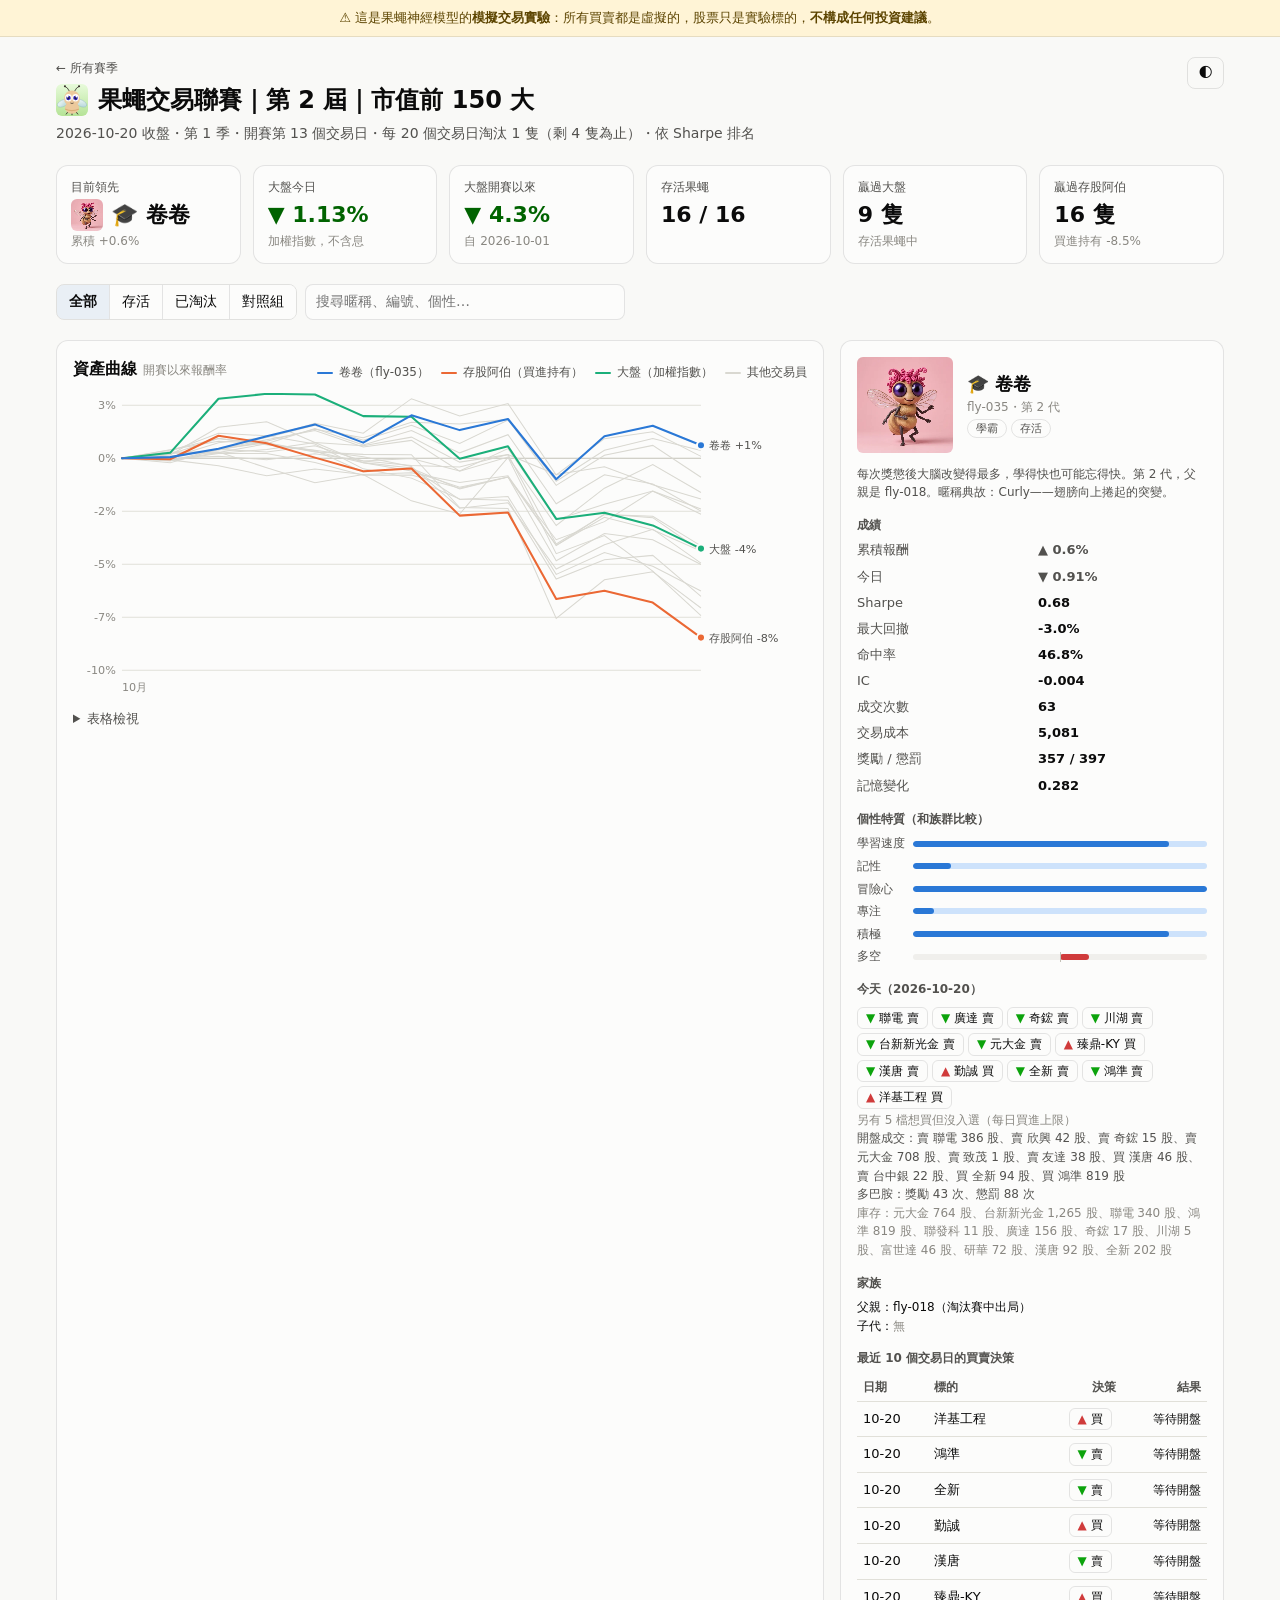
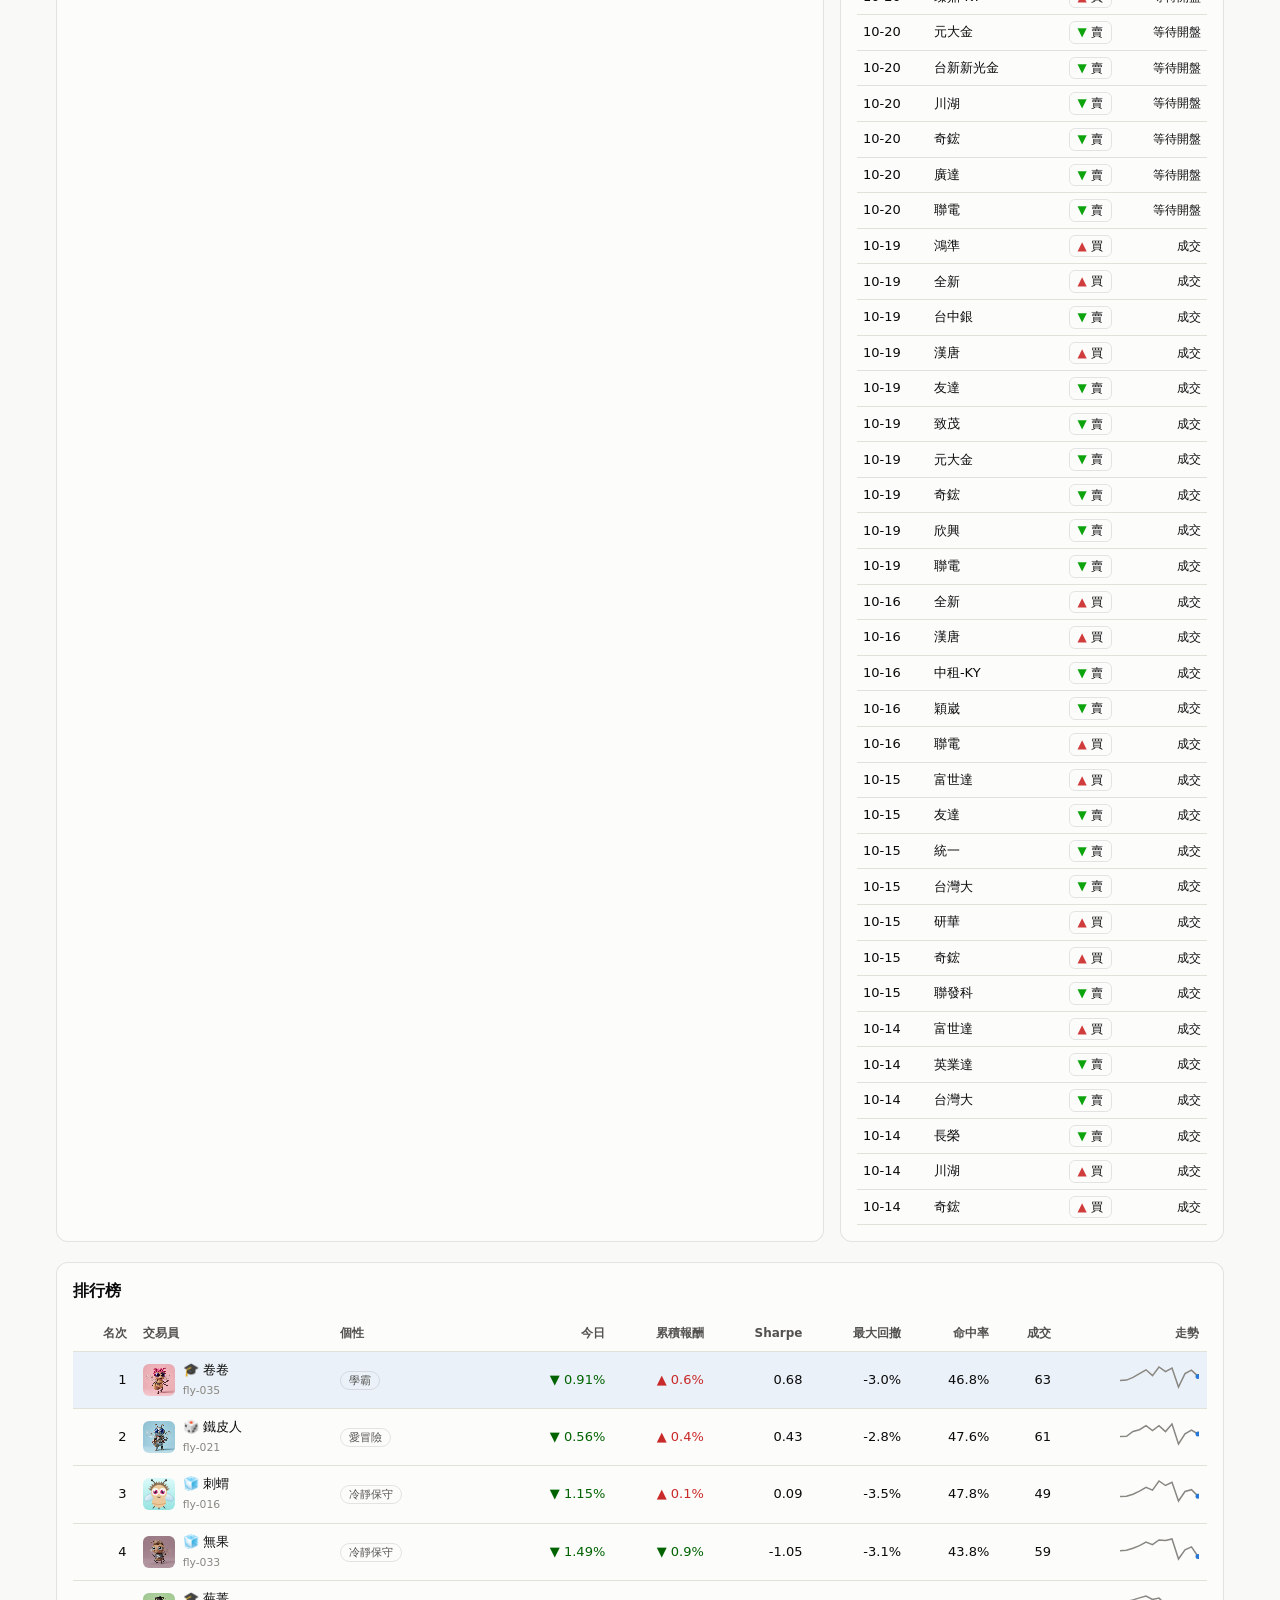
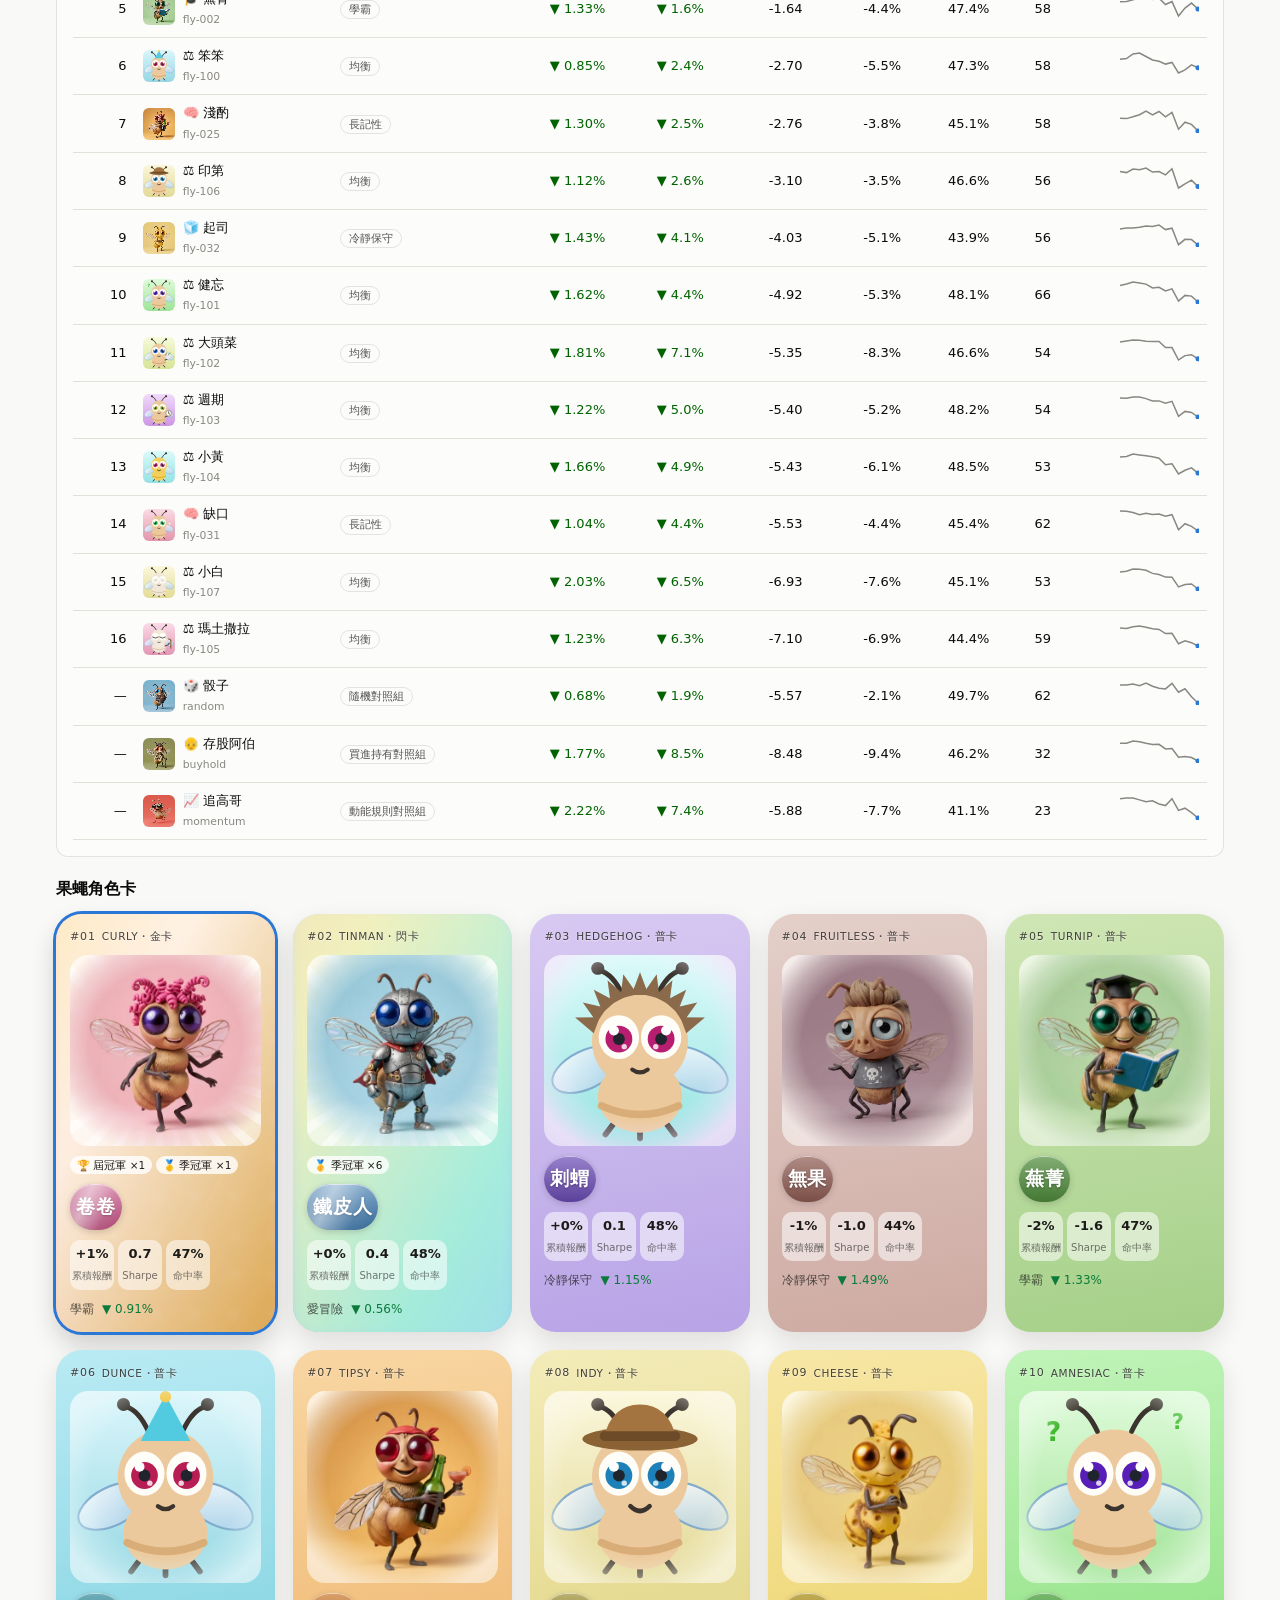
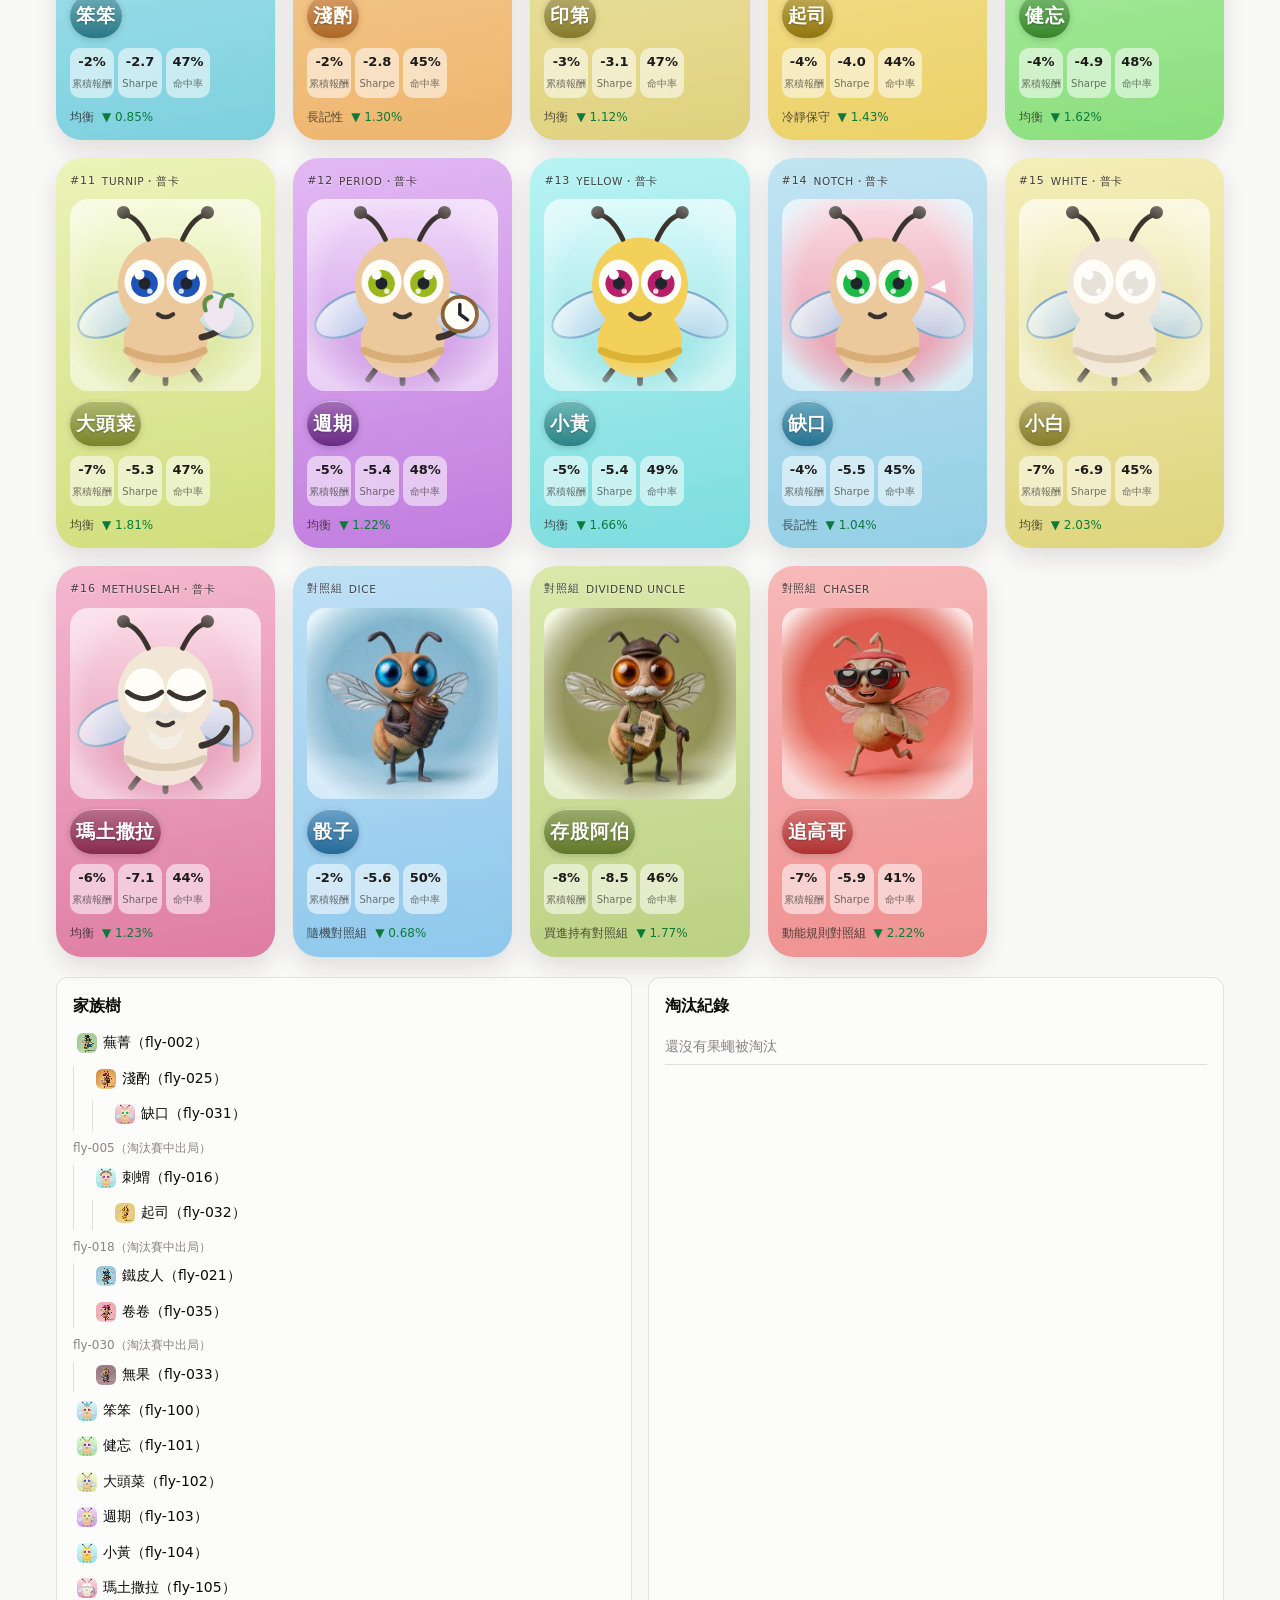
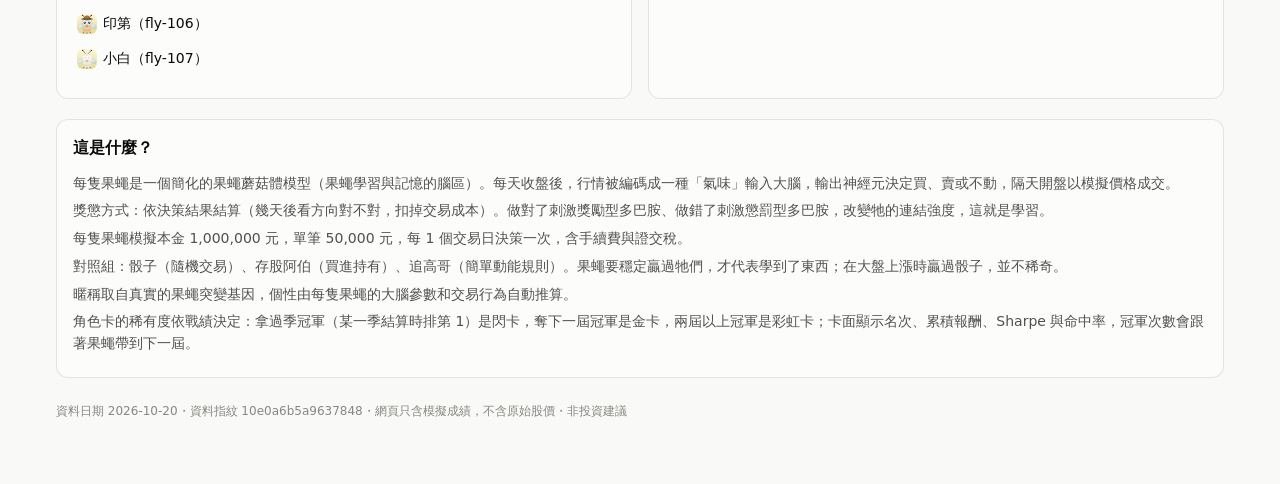
==== commit a6ec20c2: "daily update" ====
--- a/docs/season2-top150/index.html
+++ b/docs/season2-top150/index.html
@@ -335,7 +335,7 @@
   <footer id="footer" class="muted small"></footer>
 </main>
 <div id="tip" class="tip" role="tooltip" hidden></div>
-<script id="data" type="application/json">{"league": {"name": "season2-top150", "title": "第 2 屆｜市值前 150 大", "date": "2026-10-19", "season": 1, "trading_days": 12, "start": "2026-10-01", "season_days": 20, "eliminate": 1, "min_survivors": 4, "benchmark_total": -0.03167, "benchmark_today": -0.00614, "fingerprint": "daea4bff55803a58", "reward_mode": "action_contingent", "capital": 1000000, "order_value": 50000, "trade_every_days": 1}, "dates": ["2026-10-01", "2026-10-02", "2026-10-05", "2026-10-06", "2026-10-07", "2026-10-08", "2026-10-12", "2026-10-13", "2026-10-14", "2026-10-15", "2026-10-16", "2026-10-19"], "benchmark": [0.0, 0.00253, 0.0281, 0.03038, 0.03005, 0.01985, 0.01962, -0.00025, 0.00563, -0.02861, -0.02569, -0.03167], "eliminations": [], "traders": [{"id": "fly-002", "nickname": "蕪菁", "title": "學霸", "emoji": "🎓", "bio": "每次獎懲後大腦改變得最多，學得快也可能忘得快。第 0 代，初代果蠅。暱稱典故：rutabaga——學習記憶突變，蘑菇體裡的 cAMP 訊號出了問題。", "gene": "rutabaga", "gene_note": "學習記憶突變，蘑菇體裡的 cAMP 訊號出了問題", "avatar": "avatars/fly-002.webp", "cut": false, "card": {"from": "#cfe6b4", "to": "#a5d089", "pill": "#4e8b3a", "code": "TURNIP"}, "titles": {"season": 0, "league": 0, "tier": "plain", "tier_name": "普卡"}, "control": false, "active": true, "eliminated": null, "generation": 0, "parent": null, "children": ["fly-025"], "traits": {"學習速度": 1.0, "記性": 0.267, "冒險心": 0.8, "專注": 0.8, "積極": 0.8, "多空傾向": 0.244}, "stats": {"return": -0.00292, "sharpe": -0.32069, "max_drawdown": -0.04419, "hit_rate": 0.49656, "calls": 727.0, "ic": 0.03459, "trades": 51.0, "costs": 3906.14429, "rewards": 300.0, "punishments": 279.0, "memory": 0.16281, "today_change": 0.01139, "buy_share": 0.48722, "hold_share": 0.27, "sell_share": 0.24278}, "curve": [0.0, 0.00055, 0.00438, 0.00877, 0.01303, 0.00528, 0.00842, -0.00609, 0.00058, -0.03173, -0.01415, -0.00292], "positions": [{"symbol": "2360.TW", "name": "致茂", "shares": 23}, {"symbol": "1590.TW", "name": "亞德客-KY", "shares": 43}, {"symbol": "2838.TW", "name": "聯邦銀", "shares": 66}, {"symbol": "2454.TW", "name": "聯發科", "shares": 22}, {"symbol": "3665.TW", "name": "貿聯-KY", "shares": 26}, {"symbol": "2303.TW", "name": "聯電", "shares": 746}, {"symbol": "2382.TW", "name": "廣達", "shares": 157}, {"symbol": "3017.TW", "name": "奇鋐", "shares": 32}, {"symbol": "2059.TW", "name": "川湖", "shares": 5}, {"symbol": "6805.TW", "name": "富世達", "shares": 46}, {"symbol": "3443.TW", "name": "創意", "shares": 7}, {"symbol": "2455.TW", "name": "全新", "shares": 108}], "today": {"decisions": [{"symbol": "2308.TW", "action": "SELL", "selected": false, "name": "台達電"}, {"symbol": "2317.TW", "action": "SELL", "selected": false, "name": "鴻海"}, {"symbol": "2881.TW", "action": "SELL", "selected": false, "name": "富邦金"}, {"symbol": "2383.TW", "action": "SELL", "selected": false, "name": "台光電"}, {"symbol": "1303.TW", "action": "SELL", "selected": false, "name": "南亞"}, {"symbol": "2408.TW", "action": "SELL", "selected": false, "name": "南亞科"}, {"symbol": "2382.TW", "action": "BUY", "selected": false, "name": "廣達"}, {"symbol": "3017.TW", "action": "SELL", "selected": true, "name": "奇鋐"}, {"symbol": "7769.TW", "action": "BUY", "selected": false, "name": "鴻勁"}, {"symbol": "2327.TW", "action": "SELL", "selected": false, "name": "國巨*"}, {"symbol": "2412.TW", "action": "BUY", "selected": false, "name": "中華電"}, {"symbol": "2345.TW", "action": "SELL", "selected": false, "name": "智邦"}, {"symbol": "2885.TW", "action": "SELL", "selected": false, "name": "元大金"}, {"symbol": "2360.TW", "action": "SELL", "selected": true, "name": "致茂"}, {"symbol": "3443.TW", "action": "SELL", "selected": true, "name": "創意"}, {"symbol": "3653.TW", "action": "BUY", "selected": false, "name": "健策"}, {"symbol": "2884.TW", "action": "SELL", "selected": false, "name": "玉山金"}, {"symbol": "6505.TW", "action": "SELL", "selected": false, "name": "台塑化"}, {"symbol": "3008.TW", "action": "SELL", "selected": false, "name": "大立光"}, {"symbol": "2886.TW", "action": "SELL", "selected": false, "name": "兆豐金"}, {"symbol": "2357.TW", "action": "BUY", "selected": false, "name": "華碩"}, {"symbol": "2890.TW", "action": "BUY", "selected": false, "name": "永豐金"}, {"symbol": "2883.TW", "action": "BUY", "selected": false, "name": "凱基金"}, {"symbol": "2880.TW", "action": "SELL", "selected": false, "name": "華南金"}, {"symbol": "2301.TW", "action": "BUY", "selected": false, "name": "光寶科"}, {"symbol": "2395.TW", "action": "BUY", "selected": false, "name": "研華"}, {"symbol": "2892.TW", "action": "SELL", "selected": false, "name": "第一金"}, {"symbol": "2368.TW", "action": "SELL", "selected": false, "name": "金像電"}, {"symbol": "2603.TW", "action": "SELL", "selected": false, "name": "長榮"}, {"symbol": "6446.TW", "action": "SELL", "selected": false, "name": "藥華藥"}, {"symbol": "3045.TW", "action": "SELL", "selected": false, "name": "台灣大"}, {"symbol": "5880.TW", "action": "SELL", "selected": false, "name": "合庫金"}, {"symbol": "1216.TW", "action": "SELL", "selected": false, "name": "統一"}, {"symbol": "6669.TW", "action": "SELL", "selected": false, "name": "緯穎"}, {"symbol": "3189.TW", "action": "SELL", "selected": false, "name": "景碩"}, {"symbol": "1301.TW", "action": "SELL", "selected": false, "name": "台塑"}, {"symbol": "1326.TW", "action": "SELL", "selected": false, "name": "台化"}, {"symbol": "4904.TW", "action": "SELL", "selected": false, "name": "遠傳"}, {"symbol": "3481.TW", "action": "SELL", "selected": false, "name": "群創"}, {"symbol": "2801.TW", "action": "SELL", "selected": false, "name": "彰銀"}, {"symbol": "3034.TW", "action": "SELL", "selected": false, "name": "聯詠"}, {"symbol": "2449.TW", "action": "SELL", "selected": false, "name": "京元電子"}, {"symbol": "6770.TW", "action": "BUY", "selected": false, "name": "力積電"}, {"symbol": "2615.TW", "action": "BUY", "selected": false, "name": "萬海"}, {"symbol": "2207.TW", "action": "SELL", "selected": false, "name": "和泰車"}, {"symbol": "2002.TW", "action": "SELL", "selected": false, "name": "中鋼"}, {"symbol": "5876.TW", "action": "SELL", "selected": false, "name": "上海商銀"}, {"symbol": "3036.TW", "action": "SELL", "selected": false, "name": "文曄"}, {"symbol": "4938.TW", "action": "SELL", "selected": false, "name": "和碩"}, {"symbol": "6515.TW", "action": "SELL", "selected": false, "name": "穎崴"}, {"symbol": "2337.TW", "action": "SELL", "selected": false, "name": "旺宏"}, {"symbol": "2618.TW", "action": "SELL", "selected": false, "name": "長榮航"}, {"symbol": "2912.TW", "action": "SELL", "selected": false, "name": "統一超"}, {"symbol": "2356.TW", "action": "SELL", "selected": false, "name": "英業達"}, {"symbol": "2409.TW", "action": "BUY", "selected": true, "name": "友達"}, {"symbol": "2609.TW", "action": "BUY", "selected": false, "name": "陽明"}, {"symbol": "6239.TW", "action": "SELL", "selected": false, "name": "力成"}, {"symbol": "5871.TW", "action": "SELL", "selected": false, "name": "中租-KY"}, {"symbol": "2834.TW", "action": "BUY", "selected": false, "name": "臺企銀"}, {"symbol": "6213.TW", "action": "BUY", "selected": false, "name": "聯茂"}, {"symbol": "3702.TW", "action": "SELL", "selected": false, "name": "大聯大"}, {"symbol": "1101.TW", "action": "SELL", "selected": false, "name": "台泥"}, {"symbol": "1802.TW", "action": "SELL", "selected": false, "name": "台玻"}, {"symbol": "1504.TW", "action": "SELL", "selected": false, "name": "東元"}, {"symbol": "1605.TW", "action": "SELL", "selected": false, "name": "華新"}, {"symbol": "3532.TW", "action": "SELL", "selected": false, "name": "台勝科"}, {"symbol": "2347.TW", "action": "SELL", "selected": false, "name": "聯強"}, {"symbol": "6805.TW", "action": "SELL", "selected": true, "name": "富世達"}, {"symbol": "2633.TW", "action": "SELL", "selected": false, "name": "台灣高鐵"}, {"symbol": "7750.TW", "action": "SELL", "selected": false, "name": "新代"}, {"symbol": "6789.TW", "action": "SELL", "selected": false, "name": "采鈺"}, {"symbol": "6442.TW", "action": "BUY", "selected": false, "name": "光聖"}, {"symbol": "2812.TW", "action": "SELL", "selected": false, "name": "台中銀"}, {"symbol": "1102.TW", "action": "SELL", "selected": false, "name": "亞泥"}, {"symbol": "2610.TW", "action": "SELL", "selected": false, "name": "華航"}, {"symbol": "3026.TW", "action": "BUY", "selected": false, "name": "禾伸堂"}, {"symbol": "2451.TW", "action": "SELL", "selected": false, "name": "創見"}, {"symbol": "8996.TW", "action": "SELL", "selected": false, "name": "高力"}, {"symbol": "6196.TW", "action": "BUY", "selected": false, "name": "帆宣"}, {"symbol": "1560.TW", "action": "SELL", "selected": false, "name": "中砂"}, {"symbol": "2474.TW", "action": "SELL", "selected": false, "name": "可成"}, {"symbol": "8464.TW", "action": "BUY", "selected": false, "name": "億豐"}, {"symbol": "3406.TW", "action": "SELL", "selected": false, "name": "玉晶光"}, {"symbol": "6285.TW", "action": "SELL", "selected": false, "name": "啟碁"}, {"symbol": "5434.TW", "action": "SELL", "selected": false, "name": "崇越"}, {"symbol": "3706.TW", "action": "SELL", "selected": false, "name": "神達"}, {"symbol": "1503.TW", "action": "SELL", "selected": false, "name": "士電"}, {"symbol": "6257.TW", "action": "BUY", "selected": true, "name": "矽格"}, {"symbol": "5269.TW", "action": "SELL", "selected": false, "name": "祥碩"}, {"symbol": "2455.TW", "action": "BUY", "selected": false, "name": "全新"}, {"symbol": "2105.TW", "action": "SELL", "selected": false, "name": "正新"}, {"symbol": "2353.TW", "action": "SELL", "selected": false, "name": "宏碁"}, {"symbol": "9105.TW", "action": "SELL", "selected": false, "name": "泰金寶-DR"}, {"symbol": "2855.TW", "action": "BUY", "selected": false, "name": "統一證"}, {"symbol": "2467.TW", "action": "SELL", "selected": false, "name": "志聖"}, {"symbol": "1717.TW", "action": "SELL", "selected": false, "name": "長興"}, {"symbol": "3006.TW", "action": "SELL", "selected": false, "name": "晶豪科"}, {"symbol": "9945.TW", "action": "SELL", "selected": false, "name": "潤泰新"}, {"symbol": "6409.TW", "action": "SELL", "selected": false, "name": "旭隼"}, {"symbol": "2637.TW", "action": "BUY", "selected": false, "name": "慧洋-KY"}, {"symbol": "6691.TW", "action": "BUY", "selected": true, "name": "洋基工程"}, {"symbol": "3005.TW", "action": "SELL", "selected": false, "name": "神基"}, {"symbol": "3167.TW", "action": "BUY", "selected": false, "name": "大量"}], "fills": [{"side": "SELL", "symbol": "2885.TW", "name": "元大金", "shares": 74, "fee": 5, "tax": 16}, {"side": "BUY", "symbol": "3443.TW", "name": "創意", "shares": 7, "fee": 42, "tax": 0}, {"side": "BUY", "symbol": "3665.TW", "name": "貿聯-KY", "shares": 26, "fee": 43, "tax": 0}, {"side": "BUY", "symbol": "2455.TW", "name": "全新", "shares": 108, "fee": 42, "tax": 0}, {"side": "SELL", "symbol": "2838.TW", "name": "聯邦銀", "shares": 2409, "fee": 43, "tax": 150}], "reward": 34, "punish": 54}, "recent": [{"date": "2026-10-19", "symbol": "6691.TW", "name": "洋基工程", "action": "BUY", "filled": null, "note": "等待開盤"}, {"date": "2026-10-19", "symbol": "6257.TW", "name": "矽格", "action": "BUY", "filled": null, "note": "等待開盤"}, {"date": "2026-10-19", "symbol": "6805.TW", "name": "富世達", "action": "SELL", "filled": null, "note": "等待開盤"}, {"date": "2026-10-19", "symbol": "2409.TW", "name": "友達", "action": "BUY", "filled": null, "note": "等待開盤"}, {"date": "2026-10-19", "symbol": "3443.TW", "name": "創意", "action": "SELL", "filled": null, "note": "等待開盤"}, {"date": "2026-10-19", "symbol": "2360.TW", "name": "致茂", "action": "SELL", "filled": null, "note": "等待開盤"}, {"date": "2026-10-19", "symbol": "3017.TW", "name": "奇鋐", "action": "SELL", "filled": null, "note": "等待開盤"}, {"date": "2026-10-16", "symbol": "2838.TW", "name": "聯邦銀", "action": "SELL", "filled": true, "note": "成交"}, {"date": "2026-10-16", "symbol": "2455.TW", "name": "全新", "action": "BUY", "filled": true, "note": "成交"}, {"date": "2026-10-16", "symbol": "3665.TW", "name": "貿聯-KY", "action": "BUY", "filled": true, "note": "成交"}, {"date": "2026-10-16", "symbol": "3443.TW", "name": "創意", "action": "BUY", "filled": true, "note": "成交"}, {"date": "2026-10-16", "symbol": "2885.TW", "name": "元大金", "action": "SELL", "filled": true, "note": "成交"}, {"date": "2026-10-15", "symbol": "3006.TW", "name": "晶豪科", "action": "SELL", "filled": true, "note": "成交"}, {"date": "2026-10-15", "symbol": "6805.TW", "name": "富世達", "action": "BUY", "filled": true, "note": "成交"}, {"date": "2026-10-15", "symbol": "5871.TW", "name": "中租-KY", "action": "SELL", "filled": true, "note": "成交"}, {"date": "2026-10-15", "symbol": "2356.TW", "name": "英業達", "action": "SELL", "filled": true, "note": "成交"}, {"date": "2026-10-15", "symbol": "2885.TW", "name": "元大金", "action": "SELL", "filled": true, "note": "成交"}, {"date": "2026-10-15", "symbol": "3017.TW", "name": "奇鋐", "action": "BUY", "filled": true, "note": "成交"}, {"date": "2026-10-15", "symbol": "2303.TW", "name": "聯電", "action": "BUY", "filled": true, "note": "成交"}, {"date": "2026-10-15", "symbol": "2308.TW", "name": "台達電", "action": "SELL", "filled": true, "note": "成交"}, {"date": "2026-10-14", "symbol": "6805.TW", "name": "富世達", "action": "BUY", "filled": true, "note": "成交"}, {"date": "2026-10-14", "symbol": "5871.TW", "name": "中租-KY", "action": "SELL", "filled": true, "note": "成交"}, {"date": "2026-10-14", "symbol": "1216.TW", "name": "統一", "action": "SELL", "filled": true, "note": "成交"}, {"date": "2026-10-14", "symbol": "2885.TW", "name": "元大金", "action": "SELL", "filled": true, "note": "成交"}, {"date": "2026-10-14", "symbol": "2059.TW", "name": "川湖", "action": "BUY", "filled": true, "note": "成交"}, {"date": "2026-10-14", "symbol": "3017.TW", "name": "奇鋐", "action": "BUY", "filled": true, "note": "成交"}, {"date": "2026-10-13", "symbol": "6515.TW", "name": "穎崴", "action": "SELL", "filled": true, "note": "成交"}, {"date": "2026-10-13", "symbol": "3017.TW", "name": "奇鋐", "action": "BUY", "filled": true, "note": "成交"}, {"date": "2026-10-13", "symbol": "2303.TW", "name": "聯電", "action": "BUY", "filled": true, "note": "成交"}, {"date": "2026-10-13", "symbol": "2454.TW", "name": "聯發科", "action": "BUY", "filled": true, "note": "成交"}, {"date": "2026-10-12", "symbol": "2382.TW", "name": "廣達", "action": "BUY", "filled": true, "note": "成交"}, {"date": "2026-10-12", "symbol": "2308.TW", "name": "台達電", "action": "BUY", "filled": true, "note": "成交"}, {"date": "2026-10-12", "symbol": "2454.TW", "name": "聯發科", "action": "BUY", "filled": true, "note": "成交"}, {"date": "2026-10-08", "symbol": "2356.TW", "name": "英業達", "action": "SELL", "filled": true, "note": "成交"}, {"date": "2026-10-08", "symbol": "6515.TW", "name": "穎崴", "action": "BUY", "filled": true, "note": "成交"}, {"date": "2026-10-08", "symbol": "2885.TW", "name": "元大金", "action": "BUY", "filled": true, "note": "成交"}, {"date": "2026-10-08", "symbol": "2303.TW", "name": "聯電", "action": "BUY", "filled": true, "note": "成交"}, {"date": "2026-10-07", "symbol": "3006.TW", "name": "晶豪科", "action": "BUY", "filled": true, "note": "成交"}, {"date": "2026-10-07", "symbol": "2356.TW", "name": "英業達", "action": "BUY", "filled": true, "note": "成交"}, {"date": "2026-10-07", "symbol": "3665.TW", "name": "貿聯-KY", "action": "SELL", "filled": true, "note": "成交"}]}, {"id": "fly-016", "nickname": "刺蝟", "title": "冷靜保守", "emoji": "🧊", "bio": "決策幾乎不帶隨機性，行為最穩定可預測。第 1 代，父親是 fly-005。暱稱典故：hedgehog——胚胎發育基因，突變的幼蟲表面長滿細刺。", "gene": "hedgehog", "gene_note": "胚胎發育基因，突變的幼蟲表面長滿細刺", "avatar": "avatars/fly-016.svg", "cut": false, "card": {"from": "#d7c9f2", "to": "#b8a3e6", "pill": "#6b4bb5", "code": "HEDGEHOG"}, "titles": {"season": 0, "league": 0, "tier": "plain", "tier_name": "普卡"}, "control": false, "active": true, "eliminated": null, "generation": 1, "parent": "fly-005", "children": ["fly-032"], "traits": {"學習速度": 0.6, "記性": 0.333, "冒險心": 0.067, "專注": 0.733, "積極": 1.0, "多空傾向": 0.338}, "stats": {"return": 0.01249, "sharpe": 1.37711, "max_drawdown": -0.03499, "hit_rate": 0.52933, "calls": 682.0, "ic": 0.06821, "trades": 39.0, "costs": 2858.20271, "rewards": 286.0, "punishments": 237.0, "memory": 0.16117, "today_change": 0.00323, "buy_share": 0.55667, "hold_share": 0.225, "sell_share": 0.21833}, "curve": [0.0, 0.00055, 0.00438, 0.00988, 0.01651, 0.0118, 0.02809, 0.01995, 0.02576, -0.00788, 0.00923, 0.01249], "positions": [{"symbol": "2360.TW", "name": "致茂", "shares": 23}, {"symbol": "1590.TW", "name": "亞德客-KY", "shares": 43}, {"symbol": "1216.TW", "name": "統一", "shares": 118}, {"symbol": "2603.TW", "name": "長榮", "shares": 240}, {"symbol": "2838.TW", "name": "聯邦銀", "shares": 2475}, {"symbol": "2303.TW", "name": "聯電", "shares": 677}, {"symbol": "6515.TW", "name": "穎崴", "shares": 9}, {"symbol": "2382.TW", "name": "廣達", "shares": 156}, {"symbol": "2474.TW", "name": "可成", "shares": 257}, {"symbol": "2454.TW", "name": "聯發科", "shares": 22}, {"symbol": "3017.TW", "name": "奇鋐", "shares": 16}, {"symbol": "6805.TW", "name": "富世達", "shares": 22}, {"symbol": "2887.TW", "name": "台新新光金", "shares": 1190}, {"symbol": "2883.TW", "name": "凱基金", "shares": 131}, {"symbol": "3443.TW", "name": "創意", "shares": 7}, {"symbol": "2395.TW", "name": "研華", "shares": 74}, {"symbol": "2455.TW", "name": "全新", "shares": 108}], "today": {"decisions": [{"symbol": "2317.TW", "action": "SELL", "selected": false, "name": "鴻海"}, {"symbol": "3711.TW", "action": "SELL", "selected": false, "name": "日月光投控"}, {"symbol": "2881.TW", "action": "SELL", "selected": false, "name": "富邦金"}, {"symbol": "1303.TW", "action": "SELL", "selected": false, "name": "南亞"}, {"symbol": "2882.TW", "action": "SELL", "selected": false, "name": "國泰金"}, {"symbol": "2408.TW", "action": "SELL", "selected": false, "name": "南亞科"}, {"symbol": "3037.TW", "action": "SELL", "selected": false, "name": "欣興"}, {"symbol": "2382.TW", "action": "SELL", "selected": true, "name": "廣達"}, {"symbol": "2891.TW", "action": "SELL", "selected": false, "name": "中信金"}, {"symbol": "3017.TW", "action": "BUY", "selected": false, "name": "奇鋐"}, {"symbol": "2059.TW", "action": "BUY", "selected": false, "name": "川湖"}, {"symbol": "7769.TW", "action": "SELL", "selected": false, "name": "鴻勁"}, {"symbol": "2327.TW", "action": "SELL", "selected": false, "name": "國巨*"}, {"symbol": "2412.TW", "action": "SELL", "selected": false, "name": "中華電"}, {"symbol": "2887.TW", "action": "SELL", "selected": true, "name": "台新新光金"}, {"symbol": "2345.TW", "action": "SELL", "selected": false, "name": "智邦"}, {"symbol": "2885.TW", "action": "SELL", "selected": false, "name": "元大金"}, {"symbol": "2360.TW", "action": "SELL", "selected": true, "name": "致茂"}, {"symbol": "3443.TW", "action": "BUY", "selected": false, "name": "創意"}, {"symbol": "3653.TW", "action": "SELL", "selected": false, "name": "健策"}, {"symbol": "2884.TW", "action": "SELL", "selected": false, "name": "玉山金"}, {"symbol": "6505.TW", "action": "SELL", "selected": false, "name": "台塑化"}, {"symbol": "3008.TW", "action": "SELL", "selected": false, "name": "大立光"}, {"symbol": "2886.TW", "action": "SELL", "selected": false, "name": "兆豐金"}, {"symbol": "2357.TW", "action": "SELL", "selected": false, "name": "華碩"}, {"symbol": "8046.TW", "action": "SELL", "selected": false, "name": "南電"}, {"symbol": "2890.TW", "action": "SELL", "selected": false, "name": "永豐金"}, {"symbol": "2883.TW", "action": "BUY", "selected": false, "name": "凱基金"}, {"symbol": "2880.TW", "action": "SELL", "selected": false, "name": "華南金"}, {"symbol": "2395.TW", "action": "BUY", "selected": false, "name": "研華"}, {"symbol": "3231.TW", "action": "SELL", "selected": false, "name": "緯創"}, {"symbol": "2892.TW", "action": "SELL", "selected": false, "name": "第一金"}, {"symbol": "4958.TW", "action": "SELL", "selected": false, "name": "臻鼎-KY"}, {"symbol": "2368.TW", "action": "SELL", "selected": false, "name": "金像電"}, {"symbol": "2603.TW", "action": "SELL", "selected": true, "name": "長榮"}, {"symbol": "6446.TW", "action": "SELL", "selected": false, "name": "藥華藥"}, {"symbol": "3045.TW", "action": "SELL", "selected": false, "name": "台灣大"}, {"symbol": "5880.TW", "action": "SELL", "selected": false, "name": "合庫金"}, {"symbol": "1216.TW", "action": "SELL", "selected": true, "name": "統一"}, {"symbol": "6669.TW", "action": "SELL", "selected": false, "name": "緯穎"}, {"symbol": "1301.TW", "action": "SELL", "selected": false, "name": "台塑"}, {"symbol": "1326.TW", "action": "SELL", "selected": false, "name": "台化"}, {"symbol": "3665.TW", "action": "SELL", "selected": false, "name": "貿聯-KY"}, {"symbol": "4904.TW", "action": "SELL", "selected": false, "name": "遠傳"}, {"symbol": "3481.TW", "action": "SELL", "selected": false, "name": "群創"}, {"symbol": "2379.TW", "action": "SELL", "selected": false, "name": "瑞昱"}, {"symbol": "2801.TW", "action": "SELL", "selected": false, "name": "彰銀"}, {"symbol": "3034.TW", "action": "SELL", "selected": false, "name": "聯詠"}, {"symbol": "2615.TW", "action": "SELL", "selected": false, "name": "萬海"}, {"symbol": "3661.TW", "action": "SELL", "selected": false, "name": "世芯-KY"}, {"symbol": "2207.TW", "action": "SELL", "selected": false, "name": "和泰車"}, {"symbol": "2002.TW", "action": "SELL", "selected": false, "name": "中鋼"}, {"symbol": "2313.TW", "action": "SELL", "selected": false, "name": "華通"}, {"symbol": "3044.TW", "action": "SELL", "selected": false, "name": "健鼎"}, {"symbol": "5876.TW", "action": "SELL", "selected": false, "name": "上海商銀"}, {"symbol": "3036.TW", "action": "SELL", "selected": false, "name": "文曄"}, {"symbol": "1519.TW", "action": "SELL", "selected": false, "name": "華城"}, {"symbol": "4938.TW", "action": "SELL", "selected": false, "name": "和碩"}, {"symbol": "6515.TW", "action": "SELL", "selected": true, "name": "穎崴"}, {"symbol": "2376.TW", "action": "BUY", "selected": false, "name": "技嘉"}, {"symbol": "2618.TW", "action": "SELL", "selected": false, "name": "長榮航"}, {"symbol": "2912.TW", "action": "SELL", "selected": false, "name": "統一超"}, {"symbol": "2356.TW", "action": "SELL", "selected": false, "name": "英業達"}, {"symbol": "2409.TW", "action": "BUY", "selected": false, "name": "友達"}, {"symbol": "2609.TW", "action": "SELL", "selected": false, "name": "陽明"}, {"symbol": "5871.TW", "action": "SELL", "selected": false, "name": "中租-KY"}, {"symbol": "2404.TW", "action": "BUY", "selected": true, "name": "漢唐"}, {"symbol": "2834.TW", "action": "SELL", "selected": false, "name": "臺企銀"}, {"symbol": "6213.TW", "action": "SELL", "selected": false, "name": "聯茂"}, {"symbol": "3702.TW", "action": "SELL", "selected": false, "name": "大聯大"}, {"symbol": "1101.TW", "action": "SELL", "selected": false, "name": "台泥"}, {"symbol": "3533.TW", "action": "SELL", "selected": false, "name": "嘉澤"}, {"symbol": "1802.TW", "action": "SELL", "selected": false, "name": "台玻"}, {"symbol": "1504.TW", "action": "SELL", "selected": false, "name": "東元"}, {"symbol": "1605.TW", "action": "SELL", "selected": false, "name": "華新"}, {"symbol": "3532.TW", "action": "SELL", "selected": false, "name": "台勝科"}, {"symbol": "6415.TW", "action": "SELL", "selected": false, "name": "矽力*-KY"}, {"symbol": "6531.TW", "action": "SELL", "selected": false, "name": "愛普*"}, {"symbol": "1402.TW", "action": "SELL", "selected": false, "name": "遠東新"}, {"symbol": "2347.TW", "action": "SELL", "selected": false, "name": "聯強"}, {"symbol": "6805.TW", "action": "BUY", "selected": false, "name": "富世達"}, {"symbol": "2492.TW", "action": "SELL", "selected": false, "name": "華新科"}, {"symbol": "2633.TW", "action": "SELL", "selected": false, "name": "台灣高鐵"}, {"symbol": "6789.TW", "action": "BUY", "selected": false, "name": "采鈺"}, {"symbol": "2377.TW", "action": "SELL", "selected": false, "name": "微星"}, {"symbol": "1102.TW", "action": "SELL", "selected": false, "name": "亞泥"}, {"symbol": "2610.TW", "action": "SELL", "selected": false, "name": "華航"}, {"symbol": "6919.TW", "action": "SELL", "selected": false, "name": "康霈*"}, {"symbol": "3026.TW", "action": "SELL", "selected": false, "name": "禾伸堂"}, {"symbol": "2027.TW", "action": "SELL", "selected": false, "name": "大成鋼"}, {"symbol": "2451.TW", "action": "SELL", "selected": false, "name": "創見"}, {"symbol": "8996.TW", "action": "SELL", "selected": false, "name": "高力"}, {"symbol": "6196.TW", "action": "SELL", "selected": false, "name": "帆宣"}, {"symbol": "2049.TW", "action": "SELL", "selected": false, "name": "上銀"}, {"symbol": "1560.TW", "action": "BUY", "selected": false, "name": "中砂"}, {"symbol": "2474.TW", "action": "BUY", "selected": false, "name": "可成"}, {"symbol": "8464.TW", "action": "SELL", "selected": false, "name": "億豐"}, {"symbol": "3406.TW", "action": "SELL", "selected": false, "name": "玉晶光"}, {"symbol": "6285.TW", "action": "SELL", "selected": false, "name": "啟碁"}, {"symbol": "6526.TW", "action": "SELL", "selected": false, "name": "達發"}, {"symbol": "5434.TW", "action": "SELL", "selected": false, "name": "崇越"}, {"symbol": "3706.TW", "action": "SELL", "selected": false, "name": "神達"}, {"symbol": "1503.TW", "action": "SELL", "selected": false, "name": "士電"}, {"symbol": "6257.TW", "action": "BUY", "selected": false, "name": "矽格"}, {"symbol": "5269.TW", "action": "SELL", "selected": false, "name": "祥碩"}, {"symbol": "2455.TW", "action": "BUY", "selected": false, "name": "全新"}, {"symbol": "2838.TW", "action": "SELL", "selected": true, "name": "聯邦銀"}, {"symbol": "2542.TW", "action": "SELL", "selected": false, "name": "興富發"}, {"symbol": "2105.TW", "action": "SELL", "selected": false, "name": "正新"}, {"symbol": "2353.TW", "action": "SELL", "selected": false, "name": "宏碁"}, {"symbol": "2354.TW", "action": "BUY", "selected": true, "name": "鴻準"}, {"symbol": "9105.TW", "action": "SELL", "selected": false, "name": "泰金寶-DR"}, {"symbol": "6781.TW", "action": "BUY", "selected": false, "name": "AES-KY"}, {"symbol": "2855.TW", "action": "BUY", "selected": false, "name": "統一證"}, {"symbol": "1513.TW", "action": "SELL", "selected": false, "name": "中興電"}, {"symbol": "1717.TW", "action": "SELL", "selected": false, "name": "長興"}, {"symbol": "2385.TW", "action": "SELL", "selected": false, "name": "群光"}, {"symbol": "3006.TW", "action": "SELL", "selected": false, "name": "晶豪科"}, {"symbol": "9945.TW", "action": "SELL", "selected": false, "name": "潤泰新"}, {"symbol": "1476.TW", "action": "SELL", "selected": false, "name": "儒鴻"}, {"symbol": "6005.TW", "action": "SELL", "selected": false, "name": "群益證"}, {"symbol": "6409.TW", "action": "SELL", "selected": false, "name": "旭隼"}, {"symbol": "3023.TW", "action": "SELL", "selected": false, "name": "信邦"}, {"symbol": "6691.TW", "action": "BUY", "selected": true, "name": "洋基工程"}, {"symbol": "3450.TW", "action": "SELL", "selected": false, "name": "聯鈞"}, {"symbol": "1229.TW", "action": "SELL", "selected": false, "name": "聯華"}, {"symbol": "3005.TW", "action": "SELL", "selected": false, "name": "神基"}, {"symbol": "3167.TW", "action": "SELL", "selected": false, "name": "大量"}, {"symbol": "8039.TW", "action": "SELL", "selected": false, "name": "台虹"}], "fills": [{"side": "BUY", "symbol": "3443.TW", "name": "創意", "shares": 7, "fee": 42, "tax": 0}, {"side": "BUY", "symbol": "2395.TW", "name": "研華", "shares": 74, "fee": 42, "tax": 0}, {"side": "SELL", "symbol": "2603.TW", "name": "長榮", "shares": 189, "fee": 43, "tax": 149}, {"side": "SELL", "symbol": "1216.TW", "name": "統一", "shares": 625, "fee": 43, "tax": 150}, {"side": "SELL", "symbol": "2356.TW", "name": "英業達", "shares": 863, "fee": 43, "tax": 149}, {"side": "SELL", "symbol": "5871.TW", "name": "中租-KY", "shares": 13, "fee": 1, "tax": 4}, {"side": "SELL", "symbol": "2451.TW", "name": "創見", "shares": 176, "fee": 41, "tax": 143}, {"side": "BUY", "symbol": "2455.TW", "name": "全新", "shares": 108, "fee": 42, "tax": 0}], "reward": 40, "punish": 57}, "recent": [{"date": "2026-10-19", "symbol": "6691.TW", "name": "洋基工程", "action": "BUY", "filled": null, "note": "等待開盤"}, {"date": "2026-10-19", "symbol": "2354.TW", "name": "鴻準", "action": "BUY", "filled": null, "note": "等待開盤"}, {"date": "2026-10-19", "symbol": "2838.TW", "name": "聯邦銀", "action": "SELL", "filled": null, "note": "等待開盤"}, {"date": "2026-10-19", "symbol": "2404.TW", "name": "漢唐", "action": "BUY", "filled": null, "note": "等待開盤"}, {"date": "2026-10-19", "symbol": "6515.TW", "name": "穎崴", "action": "SELL", "filled": null, "note": "等待開盤"}, {"date": "2026-10-19", "symbol": "1216.TW", "name": "統一", "action": "SELL", "filled": null, "note": "等待開盤"}, {"date": "2026-10-19", "symbol": "2603.TW", "name": "長榮", "action": "SELL", "filled": null, "note": "等待開盤"}, {"date": "2026-10-19", "symbol": "2360.TW", "name": "致茂", "action": "SELL", "filled": null, "note": "等待開盤"}, {"date": "2026-10-19", "symbol": "2887.TW", "name": "台新新光金", "action": "SELL", "filled": null, "note": "等待開盤"}, {"date": "2026-10-19", "symbol": "2382.TW", "name": "廣達", "action": "SELL", "filled": null, "note": "等待開盤"}, {"date": "2026-10-16", "symbol": "2455.TW", "name": "全新", "action": "BUY", "filled": true, "note": "成交"}, {"date": "2026-10-16", "symbol": "2451.TW", "name": "創見", "action": "SELL", "filled": true, "note": "成交"}, {"date": "2026-10-16", "symbol": "5871.TW", "name": "中租-KY", "action": "SELL", "filled": true, "note": "成交"}, {"date": "2026-10-16", "symbol": "2356.TW", "name": "英業達", "action": "SELL", "filled": true, "note": "成交"}, {"date": "2026-10-16", "symbol": "1216.TW", "name": "統一", "action": "SELL", "filled": true, "note": "成交"}, {"date": "2026-10-16", "symbol": "2603.TW", "name": "長榮", "action": "SELL", "filled": true, "note": "成交"}, {"date": "2026-10-16", "symbol": "2395.TW", "name": "研華", "action": "BUY", "filled": true, "note": "成交"}, {"date": "2026-10-16", "symbol": "3443.TW", "name": "創意", "action": "BUY", "filled": true, "note": "成交"}, {"date": "2026-10-15", "symbol": "5871.TW", "name": "中租-KY", "action": "SELL", "filled": true, "note": "成交"}, {"date": "2026-10-15", "symbol": "1216.TW", "name": "統一", "action": "SELL", "filled": true, "note": "成交"}, {"date": "2026-10-15", "symbol": "2395.TW", "name": "研華", "action": "BUY", "filled": false, "note": "現金不足或已達部位上限"}, {"date": "2026-10-15", "symbol": "2883.TW", "name": "凱基金", "action": "BUY", "filled": true, "note": "成交"}, {"date": "2026-10-15", "symbol": "2885.TW", "name": "元大金", "action": "SELL", "filled": true, "note": "成交"}, {"date": "2026-10-15", "symbol": "2887.TW", "name": "台新新光金", "action": "BUY", "filled": true, "note": "成交"}, {"date": "2026-10-14", "symbol": "2885.TW", "name": "元大金", "action": "SELL", "filled": true, "note": "成交"}, {"date": "2026-10-13", "symbol": "6805.TW", "name": "富世達", "action": "BUY", "filled": false, "note": "現金不足或已達部位上限"}, {"date": "2026-10-13", "symbol": "3017.TW", "name": "奇鋐", "action": "BUY", "filled": true, "note": "成交"}, {"date": "2026-10-13", "symbol": "2454.TW", "name": "聯發科", "action": "BUY", "filled": true, "note": "成交"}, {"date": "2026-10-12", "symbol": "6805.TW", "name": "富世達", "action": "BUY", "filled": true, "note": "成交"}, {"date": "2026-10-12", "symbol": "3017.TW", "name": "奇鋐", "action": "BUY", "filled": true, "note": "成交"}, {"date": "2026-10-12", "symbol": "2454.TW", "name": "聯發科", "action": "BUY", "filled": true, "note": "成交"}, {"date": "2026-10-08", "symbol": "2474.TW", "name": "可成", "action": "BUY", "filled": true, "note": "成交"}, {"date": "2026-10-08", "symbol": "2382.TW", "name": "廣達", "action": "BUY", "filled": true, "note": "成交"}, {"date": "2026-10-08", "symbol": "2303.TW", "name": "聯電", "action": "BUY", "filled": true, "note": "成交"}, {"date": "2026-10-07", "symbol": "2356.TW", "name": "英業達", "action": "BUY", "filled": true, "note": "成交"}, {"date": "2026-10-07", "symbol": "6515.TW", "name": "穎崴", "action": "BUY", "filled": true, "note": "成交"}, {"date": "2026-10-07", "symbol": "2603.TW", "name": "長榮", "action": "BUY", "filled": true, "note": "成交"}, {"date": "2026-10-06", "symbol": "2451.TW", "name": "創見", "action": "BUY", "filled": true, "note": "成交"}, {"date": "2026-10-06", "symbol": "5871.TW", "name": "中租-KY", "action": "BUY", "filled": true, "note": "成交"}, {"date": "2026-10-06", "symbol": "1590.TW", "name": "亞德客-KY", "action": "SELL", "filled": true, "note": "成交"}]}, {"id": "fly-021", "nickname": "鐵皮人", "title": "愛冒險", "emoji": "🎲", "bio": "決策帶有較多隨機探索，常做出意料之外的選擇。第 2 代，父親是 fly-018。暱稱典故：tinman——心臟發育基因，突變的胚胎長不出心臟，名字來自綠野仙蹤。", "gene": "tinman", "gene_note": "心臟發育基因，突變的胚胎長不出心臟，名字來自綠野仙蹤", "avatar": "avatars/fly-021.webp", "cut": false, "card": {"from": "#bfdcf6", "to": "#8dbfe8", "pill": "#2f6fa8", "code": "TINMAN"}, "titles": {"season": 6, "league": 0, "tier": "holo", "tier_name": "閃卡"}, "control": false, "active": true, "eliminated": null, "generation": 2, "parent": "fly-018", "children": [], "traits": {"學習速度": 0.733, "記性": 0.067, "冒險心": 0.867, "專注": 0.0, "積極": 0.733, "多空傾向": 0.294}, "stats": {"return": 0.00929, "sharpe": 1.16502, "max_drawdown": -0.02837, "hit_rate": 0.51213, "calls": 701.0, "ic": -0.01289, "trades": 51.0, "costs": 4169.59722, "rewards": 278.0, "punishments": 256.0, "memory": 0.33118, "today_change": 0.00551, "buy_share": 0.50611, "hold_share": 0.28222, "sell_share": 0.21167}, "curve": [0.0, 0.00029, 0.00735, 0.00982, 0.01558, 0.00846, 0.01559, 0.007, 0.01803, -0.01086, 0.00376, 0.00929], "positions": [{"symbol": "2360.TW", "name": "致茂", "shares": 2}, {"symbol": "1590.TW", "name": "亞德客-KY", "shares": 38}, {"symbol": "8210.TW", "name": "勤誠", "shares": 60}, {"symbol": "1216.TW", "name": "統一", "shares": 106}, {"symbol": "2303.TW", "name": "聯電", "shares": 393}, {"symbol": "3481.TW", "name": "群創", "shares": 967}, {"symbol": "6770.TW", "name": "力積電", "shares": 680}, {"symbol": "3017.TW", "name": "奇鋐", "shares": 31}, {"symbol": "6515.TW", "name": "穎崴", "shares": 8}, {"symbol": "2324.TW", "name": "仁寶", "shares": 15}, {"symbol": "2454.TW", "name": "聯發科", "shares": 11}, {"symbol": "3443.TW", "name": "創意", "shares": 14}, {"symbol": "3045.TW", "name": "台灣大", "shares": 30}, {"symbol": "6805.TW", "name": "富世達", "shares": 46}, {"symbol": "2059.TW", "name": "川湖", "shares": 10}], "today": {"decisions": [{"symbol": "2330.TW", "action": "SELL", "selected": false, "name": "台積電"}, {"symbol": "2454.TW", "action": "SELL", "selected": true, "name": "聯發科"}, {"symbol": "2308.TW", "action": "BUY", "selected": false, "name": "台達電"}, {"symbol": "3711.TW", "action": "SELL", "selected": false, "name": "日月光投控"}, {"symbol": "2881.TW", "action": "SELL", "selected": false, "name": "富邦金"}, {"symbol": "2383.TW", "action": "SELL", "selected": false, "name": "台光電"}, {"symbol": "1303.TW", "action": "SELL", "selected": false, "name": "南亞"}, {"symbol": "2303.TW", "action": "SELL", "selected": true, "name": "聯電"}, {"symbol": "2882.TW", "action": "SELL", "selected": false, "name": "國泰金"}, {"symbol": "2408.TW", "action": "BUY", "selected": false, "name": "南亞科"}, {"symbol": "2382.TW", "action": "SELL", "selected": false, "name": "廣達"}, {"symbol": "7769.TW", "action": "BUY", "selected": false, "name": "鴻勁"}, {"symbol": "2327.TW", "action": "BUY", "selected": false, "name": "國巨*"}, {"symbol": "2412.TW", "action": "SELL", "selected": false, "name": "中華電"}, {"symbol": "2887.TW", "action": "SELL", "selected": false, "name": "台新新光金"}, {"symbol": "2885.TW", "action": "SELL", "selected": false, "name": "元大金"}, {"symbol": "2360.TW", "action": "BUY", "selected": false, "name": "致茂"}, {"symbol": "3653.TW", "action": "BUY", "selected": false, "name": "健策"}, {"symbol": "2884.TW", "action": "SELL", "selected": false, "name": "玉山金"}, {"symbol": "6505.TW", "action": "SELL", "selected": false, "name": "台塑化"}, {"symbol": "2344.TW", "action": "SELL", "selected": false, "name": "華邦電"}, {"symbol": "2357.TW", "action": "BUY", "selected": false, "name": "華碩"}, {"symbol": "2890.TW", "action": "SELL", "selected": false, "name": "永豐金"}, {"symbol": "2880.TW", "action": "SELL", "selected": false, "name": "華南金"}, {"symbol": "2301.TW", "action": "BUY", "selected": false, "name": "光寶科"}, {"symbol": "2395.TW", "action": "BUY", "selected": false, "name": "研華"}, {"symbol": "3231.TW", "action": "SELL", "selected": false, "name": "緯創"}, {"symbol": "2892.TW", "action": "SELL", "selected": false, "name": "第一金"}, {"symbol": "2603.TW", "action": "SELL", "selected": false, "name": "長榮"}, {"symbol": "3045.TW", "action": "SELL", "selected": true, "name": "台灣大"}, {"symbol": "5880.TW", "action": "SELL", "selected": false, "name": "合庫金"}, {"symbol": "1216.TW", "action": "SELL", "selected": true, "name": "統一"}, {"symbol": "6669.TW", "action": "BUY", "selected": false, "name": "緯穎"}, {"symbol": "3189.TW", "action": "SELL", "selected": false, "name": "景碩"}, {"symbol": "1301.TW", "action": "SELL", "selected": false, "name": "台塑"}, {"symbol": "1326.TW", "action": "SELL", "selected": false, "name": "台化"}, {"symbol": "3665.TW", "action": "BUY", "selected": false, "name": "貿聯-KY"}, {"symbol": "4904.TW", "action": "SELL", "selected": false, "name": "遠傳"}, {"symbol": "3481.TW", "action": "BUY", "selected": false, "name": "群創"}, {"symbol": "2379.TW", "action": "SELL", "selected": false, "name": "瑞昱"}, {"symbol": "2801.TW", "action": "SELL", "selected": false, "name": "彰銀"}, {"symbol": "3034.TW", "action": "SELL", "selected": false, "name": "聯詠"}, {"symbol": "2449.TW", "action": "SELL", "selected": false, "name": "京元電子"}, {"symbol": "6770.TW", "action": "BUY", "selected": false, "name": "力積電"}, {"symbol": "2615.TW", "action": "SELL", "selected": false, "name": "萬海"}, {"symbol": "3661.TW", "action": "BUY", "selected": false, "name": "世芯-KY"}, {"symbol": "2207.TW", "action": "SELL", "selected": false, "name": "和泰車"}, {"symbol": "2002.TW", "action": "SELL", "selected": false, "name": "中鋼"}, {"symbol": "2313.TW", "action": "SELL", "selected": false, "name": "華通"}, {"symbol": "3044.TW", "action": "SELL", "selected": false, "name": "健鼎"}, {"symbol": "1590.TW", "action": "SELL", "selected": true, "name": "亞德客-KY"}, {"symbol": "5876.TW", "action": "BUY", "selected": false, "name": "上海商銀"}, {"symbol": "3036.TW", "action": "SELL", "selected": false, "name": "文曄"}, {"symbol": "1519.TW", "action": "SELL", "selected": false, "name": "華城"}, {"symbol": "4938.TW", "action": "SELL", "selected": false, "name": "和碩"}, {"symbol": "2376.TW", "action": "BUY", "selected": true, "name": "技嘉"}, {"symbol": "2618.TW", "action": "SELL", "selected": false, "name": "長榮航"}, {"symbol": "2912.TW", "action": "SELL", "selected": false, "name": "統一超"}, {"symbol": "2356.TW", "action": "SELL", "selected": false, "name": "英業達"}, {"symbol": "2409.TW", "action": "SELL", "selected": false, "name": "友達"}, {"symbol": "2609.TW", "action": "SELL", "selected": false, "name": "陽明"}, {"symbol": "6239.TW", "action": "BUY", "selected": false, "name": "力成"}, {"symbol": "5871.TW", "action": "SELL", "selected": false, "name": "中租-KY"}, {"symbol": "2404.TW", "action": "BUY", "selected": true, "name": "漢唐"}, {"symbol": "2834.TW", "action": "BUY", "selected": false, "name": "臺企銀"}, {"symbol": "6213.TW", "action": "BUY", "selected": false, "name": "聯茂"}, {"symbol": "3702.TW", "action": "SELL", "selected": false, "name": "大聯大"}, {"symbol": "1101.TW", "action": "SELL", "selected": false, "name": "台泥"}, {"symbol": "3533.TW", "action": "BUY", "selected": false, "name": "嘉澤"}, {"symbol": "1802.TW", "action": "SELL", "selected": false, "name": "台玻"}, {"symbol": "1504.TW", "action": "SELL", "selected": false, "name": "東元"}, {"symbol": "2324.TW", "action": "SELL", "selected": true, "name": "仁寶"}, {"symbol": "1605.TW", "action": "SELL", "selected": false, "name": "華新"}, {"symbol": "3532.TW", "action": "BUY", "selected": false, "name": "台勝科"}, {"symbol": "6415.TW", "action": "SELL", "selected": false, "name": "矽力*-KY"}, {"symbol": "6531.TW", "action": "SELL", "selected": false, "name": "愛普*"}, {"symbol": "1402.TW", "action": "SELL", "selected": false, "name": "遠東新"}, {"symbol": "2347.TW", "action": "SELL", "selected": false, "name": "聯強"}, {"symbol": "6805.TW", "action": "BUY", "selected": false, "name": "富世達"}, {"symbol": "2633.TW", "action": "SELL", "selected": false, "name": "台灣高鐵"}, {"symbol": "6789.TW", "action": "BUY", "selected": false, "name": "采鈺"}, {"symbol": "6442.TW", "action": "BUY", "selected": false, "name": "光聖"}, {"symbol": "2377.TW", "action": "SELL", "selected": false, "name": "微星"}, {"symbol": "2812.TW", "action": "BUY", "selected": false, "name": "台中銀"}, {"symbol": "1102.TW", "action": "SELL", "selected": false, "name": "亞泥"}, {"symbol": "6919.TW", "action": "SELL", "selected": false, "name": "康霈*"}, {"symbol": "3026.TW", "action": "SELL", "selected": false, "name": "禾伸堂"}, {"symbol": "2027.TW", "action": "SELL", "selected": false, "name": "大成鋼"}, {"symbol": "8996.TW", "action": "SELL", "selected": false, "name": "高力"}, {"symbol": "6196.TW", "action": "SELL", "selected": false, "name": "帆宣"}, {"symbol": "8210.TW", "action": "SELL", "selected": true, "name": "勤誠"}, {"symbol": "2474.TW", "action": "BUY", "selected": false, "name": "可成"}, {"symbol": "3406.TW", "action": "SELL", "selected": false, "name": "玉晶光"}, {"symbol": "6285.TW", "action": "BUY", "selected": false, "name": "啟碁"}, {"symbol": "6526.TW", "action": "SELL", "selected": false, "name": "達發"}, {"symbol": "5434.TW", "action": "SELL", "selected": false, "name": "崇越"}, {"symbol": "3706.TW", "action": "SELL", "selected": false, "name": "神達"}, {"symbol": "1503.TW", "action": "BUY", "selected": false, "name": "士電"}, {"symbol": "5269.TW", "action": "BUY", "selected": false, "name": "祥碩"}, {"symbol": "2455.TW", "action": "SELL", "selected": false, "name": "全新"}, {"symbol": "2838.TW", "action": "BUY", "selected": false, "name": "聯邦銀"}, {"symbol": "2542.TW", "action": "SELL", "selected": false, "name": "興富發"}, {"symbol": "2105.TW", "action": "SELL", "selected": false, "name": "正新"}, {"symbol": "9105.TW", "action": "SELL", "selected": false, "name": "泰金寶-DR"}, {"symbol": "2855.TW", "action": "BUY", "selected": false, "name": "統一證"}, {"symbol": "2467.TW", "action": "SELL", "selected": false, "name": "志聖"}, {"symbol": "1513.TW", "action": "SELL", "selected": false, "name": "中興電"}, {"symbol": "1717.TW", "action": "BUY", "selected": false, "name": "長興"}, {"symbol": "3006.TW", "action": "BUY", "selected": false, "name": "晶豪科"}, {"symbol": "9945.TW", "action": "SELL", "selected": false, "name": "潤泰新"}, {"symbol": "1476.TW", "action": "SELL", "selected": false, "name": "儒鴻"}, {"symbol": "6005.TW", "action": "SELL", "selected": false, "name": "群益證"}, {"symbol": "6409.TW", "action": "BUY", "selected": false, "name": "旭隼"}, {"symbol": "3023.TW", "action": "SELL", "selected": false, "name": "信邦"}, {"symbol": "2637.TW", "action": "SELL", "selected": false, "name": "慧洋-KY"}, {"symbol": "6691.TW", "action": "BUY", "selected": true, "name": "洋基工程"}, {"symbol": "3167.TW", "action": "BUY", "selected": false, "name": "大量"}, {"symbol": "8039.TW", "action": "BUY", "selected": false, "name": "台虹"}], "fills": [{"side": "SELL", "symbol": "2454.TW", "name": "聯發科", "shares": 12, "fee": 43, "tax": 149}, {"side": "BUY", "symbol": "2303.TW", "name": "聯電", "shares": 393, "fee": 43, "tax": 0}, {"side": "SELL", "symbol": "2891.TW", "name": "中信金", "shares": 42, "fee": 3, "tax": 9}, {"side": "BUY", "symbol": "2059.TW", "name": "川湖", "shares": 5, "fee": 42, "tax": 0}, {"side": "BUY", "symbol": "3443.TW", "name": "創意", "shares": 2, "fee": 12, "tax": 0}, {"side": "SELL", "symbol": "3045.TW", "name": "台灣大", "shares": 381, "fee": 43, "tax": 150}, {"side": "SELL", "symbol": "1590.TW", "name": "亞德客-KY", "shares": 44, "fee": 43, "tax": 150}, {"side": "SELL", "symbol": "2912.TW", "name": "統一超", "shares": 13, "fee": 2, "tax": 9}], "reward": 50, "punish": 47}, "recent": [{"date": "2026-10-19", "symbol": "6691.TW", "name": "洋基工程", "action": "BUY", "filled": null, "note": "等待開盤"}, {"date": "2026-10-19", "symbol": "8210.TW", "name": "勤誠", "action": "SELL", "filled": null, "note": "等待開盤"}, {"date": "2026-10-19", "symbol": "2324.TW", "name": "仁寶", "action": "SELL", "filled": null, "note": "等待開盤"}, {"date": "2026-10-19", "symbol": "2404.TW", "name": "漢唐", "action": "BUY", "filled": null, "note": "等待開盤"}, {"date": "2026-10-19", "symbol": "2376.TW", "name": "技嘉", "action": "BUY", "filled": null, "note": "等待開盤"}, {"date": "2026-10-19", "symbol": "1590.TW", "name": "亞德客-KY", "action": "SELL", "filled": null, "note": "等待開盤"}, {"date": "2026-10-19", "symbol": "1216.TW", "name": "統一", "action": "SELL", "filled": null, "note": "等待開盤"}, {"date": "2026-10-19", "symbol": "3045.TW", "name": "台灣大", "action": "SELL", "filled": null, "note": "等待開盤"}, {"date": "2026-10-19", "symbol": "2303.TW", "name": "聯電", "action": "SELL", "filled": null, "note": "等待開盤"}, {"date": "2026-10-19", "symbol": "2454.TW", "name": "聯發科", "action": "SELL", "filled": null, "note": "等待開盤"}, {"date": "2026-10-16", "symbol": "2912.TW", "name": "統一超", "action": "SELL", "filled": true, "note": "成交"}, {"date": "2026-10-16", "symbol": "1590.TW", "name": "亞德客-KY", "action": "SELL", "filled": true, "note": "成交"}, {"date": "2026-10-16", "symbol": "3045.TW", "name": "台灣大", "action": "SELL", "filled": true, "note": "成交"}, {"date": "2026-10-16", "symbol": "3443.TW", "name": "創意", "action": "BUY", "filled": true, "note": "成交"}, {"date": "2026-10-16", "symbol": "2059.TW", "name": "川湖", "action": "BUY", "filled": true, "note": "成交"}, {"date": "2026-10-16", "symbol": "2891.TW", "name": "中信金", "action": "SELL", "filled": true, "note": "成交"}, {"date": "2026-10-16", "symbol": "2303.TW", "name": "聯電", "action": "BUY", "filled": true, "note": "成交"}, {"date": "2026-10-16", "symbol": "2454.TW", "name": "聯發科", "action": "SELL", "filled": true, "note": "成交"}, {"date": "2026-10-15", "symbol": "6805.TW", "name": "富世達", "action": "BUY", "filled": true, "note": "成交"}, {"date": "2026-10-15", "symbol": "2324.TW", "name": "仁寶", "action": "SELL", "filled": true, "note": "成交"}, {"date": "2026-10-15", "symbol": "5871.TW", "name": "中租-KY", "action": "SELL", "filled": true, "note": "成交"}, {"date": "2026-10-15", "symbol": "2912.TW", "name": "統一超", "action": "SELL", "filled": true, "note": "成交"}, {"date": "2026-10-15", "symbol": "1216.TW", "name": "統一", "action": "SELL", "filled": true, "note": "成交"}, {"date": "2026-10-15", "symbol": "3017.TW", "name": "奇鋐", "action": "BUY", "filled": true, "note": "成交"}, {"date": "2026-10-15", "symbol": "2891.TW", "name": "中信金", "action": "SELL", "filled": true, "note": "成交"}, {"date": "2026-10-15", "symbol": "2454.TW", "name": "聯發科", "action": "BUY", "filled": true, "note": "成交"}, {"date": "2026-10-14", "symbol": "6805.TW", "name": "富世達", "action": "BUY", "filled": true, "note": "成交"}, {"date": "2026-10-14", "symbol": "2356.TW", "name": "英業達", "action": "SELL", "filled": true, "note": "成交"}, {"date": "2026-10-14", "symbol": "1216.TW", "name": "統一", "action": "SELL", "filled": true, "note": "成交"}, {"date": "2026-10-14", "symbol": "2059.TW", "name": "川湖", "action": "BUY", "filled": true, "note": "成交"}, {"date": "2026-10-14", "symbol": "3017.TW", "name": "奇鋐", "action": "BUY", "filled": true, "note": "成交"}, {"date": "2026-10-13", "symbol": "6805.TW", "name": "富世達", "action": "BUY", "filled": true, "note": "成交"}, {"date": "2026-10-13", "symbol": "5871.TW", "name": "中租-KY", "action": "SELL", "filled": true, "note": "成交"}, {"date": "2026-10-13", "symbol": "2356.TW", "name": "英業達", "action": "SELL", "filled": true, "note": "成交"}, {"date": "2026-10-13", "symbol": "3443.TW", "name": "創意", "action": "BUY", "filled": true, "note": "成交"}, {"date": "2026-10-13", "symbol": "3017.TW", "name": "奇鋐", "action": "SELL", "filled": true, "note": "成交"}, {"date": "2026-10-13", "symbol": "2454.TW", "name": "聯發科", "action": "BUY", "filled": true, "note": "成交"}, {"date": "2026-10-12", "symbol": "3045.TW", "name": "台灣大", "action": "BUY", "filled": true, "note": "成交"}, {"date": "2026-10-12", "symbol": "3443.TW", "name": "創意", "action": "BUY", "filled": true, "note": "成交"}, {"date": "2026-10-12", "symbol": "2454.TW", "name": "聯發科", "action": "BUY", "filled": true, "note": "成交"}]}, {"id": "fly-025", "nickname": "淺酌", "title": "長記性", "emoji": "🧠", "bio": "記憶痕跡消退得慢，好幾天前的教訓都還記得。第 1 代，父親是 fly-002。暱稱典故：cheapdate——對酒精特別敏感、一喝就倒的突變。", "gene": "cheapdate", "gene_note": "對酒精特別敏感、一喝就倒的突變", "avatar": "avatars/fly-025.webp", "cut": false, "card": {"from": "#f8d6a2", "to": "#eeb56d", "pill": "#c9772a", "code": "TIPSY"}, "titles": {"season": 0, "league": 0, "tier": "plain", "tier_name": "普卡"}, "control": false, "active": true, "eliminated": null, "generation": 1, "parent": "fly-002", "children": ["fly-031"], "traits": {"學習速度": 0.933, "記性": 1.0, "冒險心": 0.733, "專注": 0.933, "積極": 0.4, "多空傾向": 0.23}, "stats": {"return": -0.01216, "sharpe": -1.44885, "max_drawdown": -0.03493, "hit_rate": 0.46901, "calls": 710.0, "ic": -0.01595, "trades": 49.0, "costs": 3744.71746, "rewards": 272.0, "punishments": 295.0, "memory": 0.1702, "today_change": -0.00433, "buy_share": 0.46278, "hold_share": 0.30444, "sell_share": 0.23278}, "curve": [0.0, -0.00089, 0.00268, 0.00681, 0.01398, 0.00627, 0.01309, 0.00256, 0.01112, -0.02145, -0.00786, -0.01216], "positions": [{"symbol": "2885.TW", "name": "元大金", "shares": 83}, {"symbol": "1590.TW", "name": "亞德客-KY", "shares": 84}, {"symbol": "8210.TW", "name": "勤誠", "shares": 1}, {"symbol": "2887.TW", "name": "台新新光金", "shares": 2421}, {"symbol": "3006.TW", "name": "晶豪科", "shares": 212}, {"symbol": "6515.TW", "name": "穎崴", "shares": 1}, {"symbol": "2356.TW", "name": "英業達", "shares": 1732}, {"symbol": "2454.TW", "name": "聯發科", "shares": 24}, {"symbol": "2303.TW", "name": "聯電", "shares": 723}, {"symbol": "2382.TW", "name": "廣達", "shares": 157}, {"symbol": "3017.TW", "name": "奇鋐", "shares": 15}, {"symbol": "2408.TW", "name": "南亞科", "shares": 107}, {"symbol": "2308.TW", "name": "台達電", "shares": 31}, {"symbol": "2059.TW", "name": "川湖", "shares": 5}], "today": {"decisions": [{"symbol": "2330.TW", "action": "SELL", "selected": false, "name": "台積電"}, {"symbol": "2454.TW", "action": "BUY", "selected": false, "name": "聯發科"}, {"symbol": "2308.TW", "action": "SELL", "selected": true, "name": "台達電"}, {"symbol": "2317.TW", "action": "SELL", "selected": false, "name": "鴻海"}, {"symbol": "3711.TW", "action": "BUY", "selected": false, "name": "日月光投控"}, {"symbol": "2383.TW", "action": "BUY", "selected": false, "name": "台光電"}, {"symbol": "1303.TW", "action": "SELL", "selected": false, "name": "南亞"}, {"symbol": "2408.TW", "action": "BUY", "selected": false, "name": "南亞科"}, {"symbol": "3037.TW", "action": "SELL", "selected": false, "name": "欣興"}, {"symbol": "2891.TW", "action": "SELL", "selected": false, "name": "中信金"}, {"symbol": "3017.TW", "action": "BUY", "selected": false, "name": "奇鋐"}, {"symbol": "2059.TW", "action": "SELL", "selected": true, "name": "川湖"}, {"symbol": "7769.TW", "action": "BUY", "selected": false, "name": "鴻勁"}, {"symbol": "2327.TW", "action": "BUY", "selected": false, "name": "國巨*"}, {"symbol": "2412.TW", "action": "SELL", "selected": false, "name": "中華電"}, {"symbol": "2887.TW", "action": "SELL", "selected": true, "name": "台新新光金"}, {"symbol": "2885.TW", "action": "SELL", "selected": true, "name": "元大金"}, {"symbol": "2360.TW", "action": "BUY", "selected": true, "name": "致茂"}, {"symbol": "3443.TW", "action": "BUY", "selected": false, "name": "創意"}, {"symbol": "3653.TW", "action": "SELL", "selected": false, "name": "健策"}, {"symbol": "2884.TW", "action": "BUY", "selected": false, "name": "玉山金"}, {"symbol": "6505.TW", "action": "SELL", "selected": false, "name": "台塑化"}, {"symbol": "3008.TW", "action": "BUY", "selected": false, "name": "大立光"}, {"symbol": "2886.TW", "action": "SELL", "selected": false, "name": "兆豐金"}, {"symbol": "2357.TW", "action": "BUY", "selected": false, "name": "華碩"}, {"symbol": "8046.TW", "action": "SELL", "selected": false, "name": "南電"}, {"symbol": "2890.TW", "action": "BUY", "selected": false, "name": "永豐金"}, {"symbol": "2883.TW", "action": "BUY", "selected": false, "name": "凱基金"}, {"symbol": "2880.TW", "action": "SELL", "selected": false, "name": "華南金"}, {"symbol": "2395.TW", "action": "BUY", "selected": false, "name": "研華"}, {"symbol": "3231.TW", "action": "SELL", "selected": false, "name": "緯創"}, {"symbol": "2892.TW", "action": "SELL", "selected": false, "name": "第一金"}, {"symbol": "4958.TW", "action": "BUY", "selected": false, "name": "臻鼎-KY"}, {"symbol": "2603.TW", "action": "SELL", "selected": false, "name": "長榮"}, {"symbol": "3045.TW", "action": "SELL", "selected": false, "name": "台灣大"}, {"symbol": "5880.TW", "action": "BUY", "selected": false, "name": "合庫金"}, {"symbol": "1216.TW", "action": "SELL", "selected": false, "name": "統一"}, {"symbol": "6669.TW", "action": "BUY", "selected": false, "name": "緯穎"}, {"symbol": "3189.TW", "action": "BUY", "selected": false, "name": "景碩"}, {"symbol": "1301.TW", "action": "SELL", "selected": false, "name": "台塑"}, {"symbol": "1326.TW", "action": "SELL", "selected": false, "name": "台化"}, {"symbol": "3481.TW", "action": "BUY", "selected": false, "name": "群創"}, {"symbol": "2801.TW", "action": "BUY", "selected": false, "name": "彰銀"}, {"symbol": "3034.TW", "action": "SELL", "selected": false, "name": "聯詠"}, {"symbol": "2449.TW", "action": "BUY", "selected": false, "name": "京元電子"}, {"symbol": "6770.TW", "action": "SELL", "selected": false, "name": "力積電"}, {"symbol": "2615.TW", "action": "BUY", "selected": false, "name": "萬海"}, {"symbol": "3661.TW", "action": "SELL", "selected": false, "name": "世芯-KY"}, {"symbol": "2207.TW", "action": "SELL", "selected": false, "name": "和泰車"}, {"symbol": "2313.TW", "action": "SELL", "selected": false, "name": "華通"}, {"symbol": "1590.TW", "action": "BUY", "selected": false, "name": "亞德客-KY"}, {"symbol": "5876.TW", "action": "SELL", "selected": false, "name": "上海商銀"}, {"symbol": "4938.TW", "action": "SELL", "selected": false, "name": "和碩"}, {"symbol": "6515.TW", "action": "BUY", "selected": true, "name": "穎崴"}, {"symbol": "2376.TW", "action": "BUY", "selected": true, "name": "技嘉"}, {"symbol": "2337.TW", "action": "BUY", "selected": false, "name": "旺宏"}, {"symbol": "2618.TW", "action": "SELL", "selected": false, "name": "長榮航"}, {"symbol": "2609.TW", "action": "SELL", "selected": false, "name": "陽明"}, {"symbol": "5871.TW", "action": "BUY", "selected": false, "name": "中租-KY"}, {"symbol": "2404.TW", "action": "BUY", "selected": false, "name": "漢唐"}, {"symbol": "2834.TW", "action": "SELL", "selected": false, "name": "臺企銀"}, {"symbol": "3702.TW", "action": "SELL", "selected": false, "name": "大聯大"}, {"symbol": "1101.TW", "action": "SELL", "selected": false, "name": "台泥"}, {"symbol": "1504.TW", "action": "BUY", "selected": false, "name": "東元"}, {"symbol": "6139.TW", "action": "BUY", "selected": false, "name": "亞翔"}, {"symbol": "1605.TW", "action": "SELL", "selected": false, "name": "華新"}, {"symbol": "3532.TW", "action": "BUY", "selected": false, "name": "台勝科"}, {"symbol": "6531.TW", "action": "BUY", "selected": false, "name": "愛普*"}, {"symbol": "2347.TW", "action": "SELL", "selected": false, "name": "聯強"}, {"symbol": "2492.TW", "action": "SELL", "selected": false, "name": "華新科"}, {"symbol": "2633.TW", "action": "SELL", "selected": false, "name": "台灣高鐵"}, {"symbol": "6442.TW", "action": "BUY", "selected": false, "name": "光聖"}, {"symbol": "6919.TW", "action": "SELL", "selected": false, "name": "康霈*"}, {"symbol": "3026.TW", "action": "BUY", "selected": false, "name": "禾伸堂"}, {"symbol": "2027.TW", "action": "SELL", "selected": false, "name": "大成鋼"}, {"symbol": "2451.TW", "action": "SELL", "selected": false, "name": "創見"}, {"symbol": "8996.TW", "action": "BUY", "selected": false, "name": "高力"}, {"symbol": "6196.TW", "action": "BUY", "selected": false, "name": "帆宣"}, {"symbol": "1560.TW", "action": "BUY", "selected": false, "name": "中砂"}, {"symbol": "8210.TW", "action": "SELL", "selected": true, "name": "勤誠"}, {"symbol": "2474.TW", "action": "BUY", "selected": false, "name": "可成"}, {"symbol": "8464.TW", "action": "SELL", "selected": false, "name": "億豐"}, {"symbol": "3406.TW", "action": "SELL", "selected": false, "name": "玉晶光"}, {"symbol": "6285.TW", "action": "SELL", "selected": false, "name": "啟碁"}, {"symbol": "6526.TW", "action": "SELL", "selected": false, "name": "達發"}, {"symbol": "3706.TW", "action": "BUY", "selected": false, "name": "神達"}, {"symbol": "5269.TW", "action": "SELL", "selected": false, "name": "祥碩"}, {"symbol": "2455.TW", "action": "BUY", "selected": false, "name": "全新"}, {"symbol": "2838.TW", "action": "SELL", "selected": false, "name": "聯邦銀"}, {"symbol": "2105.TW", "action": "SELL", "selected": false, "name": "正新"}, {"symbol": "9105.TW", "action": "SELL", "selected": false, "name": "泰金寶-DR"}, {"symbol": "2855.TW", "action": "BUY", "selected": false, "name": "統一證"}, {"symbol": "1513.TW", "action": "BUY", "selected": false, "name": "中興電"}, {"symbol": "2385.TW", "action": "BUY", "selected": false, "name": "群光"}, {"symbol": "3006.TW", "action": "SELL", "selected": true, "name": "晶豪科"}, {"symbol": "9945.TW", "action": "SELL", "selected": false, "name": "潤泰新"}, {"symbol": "1476.TW", "action": "SELL", "selected": false, "name": "儒鴻"}, {"symbol": "6005.TW", "action": "BUY", "selected": false, "name": "群益證"}, {"symbol": "6409.TW", "action": "BUY", "selected": false, "name": "旭隼"}, {"symbol": "2637.TW", "action": "SELL", "selected": false, "name": "慧洋-KY"}, {"symbol": "6691.TW", "action": "BUY", "selected": false, "name": "洋基工程"}, {"symbol": "3450.TW", "action": "BUY", "selected": false, "name": "聯鈞"}, {"symbol": "3005.TW", "action": "SELL", "selected": false, "name": "神基"}, {"symbol": "8039.TW", "action": "SELL", "selected": false, "name": "台虹"}], "fills": [{"side": "BUY", "symbol": "2454.TW", "name": "聯發科", "shares": 1, "fee": 4, "tax": 0}, {"side": "BUY", "symbol": "2308.TW", "name": "台達電", "shares": 31, "fee": 42, "tax": 0}, {"side": "BUY", "symbol": "2059.TW", "name": "川湖", "shares": 5, "fee": 42, "tax": 0}, {"side": "SELL", "symbol": "1216.TW", "name": "統一", "shares": 70, "fee": 5, "tax": 17}, {"side": "SELL", "symbol": "6669.TW", "name": "緯穎", "shares": 26, "fee": 40, "tax": 141}], "reward": 43, "punish": 66}, "recent": [{"date": "2026-10-19", "symbol": "3006.TW", "name": "晶豪科", "action": "SELL", "filled": null, "note": "等待開盤"}, {"date": "2026-10-19", "symbol": "8210.TW", "name": "勤誠", "action": "SELL", "filled": null, "note": "等待開盤"}, {"date": "2026-10-19", "symbol": "2376.TW", "name": "技嘉", "action": "BUY", "filled": null, "note": "等待開盤"}, {"date": "2026-10-19", "symbol": "6515.TW", "name": "穎崴", "action": "BUY", "filled": null, "note": "等待開盤"}, {"date": "2026-10-19", "symbol": "2360.TW", "name": "致茂", "action": "BUY", "filled": null, "note": "等待開盤"}, {"date": "2026-10-19", "symbol": "2885.TW", "name": "元大金", "action": "SELL", "filled": null, "note": "等待開盤"}, {"date": "2026-10-19", "symbol": "2887.TW", "name": "台新新光金", "action": "SELL", "filled": null, "note": "等待開盤"}, {"date": "2026-10-19", "symbol": "2059.TW", "name": "川湖", "action": "SELL", "filled": null, "note": "等待開盤"}, {"date": "2026-10-19", "symbol": "2308.TW", "name": "台達電", "action": "SELL", "filled": null, "note": "等待開盤"}, {"date": "2026-10-16", "symbol": "6669.TW", "name": "緯穎", "action": "SELL", "filled": true, "note": "成交"}, {"date": "2026-10-16", "symbol": "1216.TW", "name": "統一", "action": "SELL", "filled": true, "note": "成交"}, {"date": "2026-10-16", "symbol": "2059.TW", "name": "川湖", "action": "BUY", "filled": true, "note": "成交"}, {"date": "2026-10-16", "symbol": "2308.TW", "name": "台達電", "action": "BUY", "filled": true, "note": "成交"}, {"date": "2026-10-16", "symbol": "2454.TW", "name": "聯發科", "action": "BUY", "filled": true, "note": "成交"}, {"date": "2026-10-15", "symbol": "3006.TW", "name": "晶豪科", "action": "SELL", "filled": true, "note": "成交"}, {"date": "2026-10-15", "symbol": "2838.TW", "name": "聯邦銀", "action": "SELL", "filled": true, "note": "成交"}, {"date": "2026-10-15", "symbol": "7750.TW", "name": "新代", "action": "SELL", "filled": true, "note": "成交"}, {"date": "2026-10-15", "symbol": "5871.TW", "name": "中租-KY", "action": "SELL", "filled": true, "note": "成交"}, {"date": "2026-10-15", "symbol": "6669.TW", "name": "緯穎", "action": "BUY", "filled": true, "note": "成交"}, {"date": "2026-10-15", "symbol": "2885.TW", "name": "元大金", "action": "SELL", "filled": true, "note": "成交"}, {"date": "2026-10-15", "symbol": "2303.TW", "name": "聯電", "action": "BUY", "filled": true, "note": "成交"}, {"date": "2026-10-15", "symbol": "2454.TW", "name": "聯發科", "action": "BUY", "filled": true, "note": "成交"}, {"date": "2026-10-14", "symbol": "3006.TW", "name": "晶豪科", "action": "BUY", "filled": true, "note": "成交"}, {"date": "2026-10-14", "symbol": "2838.TW", "name": "聯邦銀", "action": "SELL", "filled": true, "note": "成交"}, {"date": "2026-10-14", "symbol": "5871.TW", "name": "中租-KY", "action": "SELL", "filled": true, "note": "成交"}, {"date": "2026-10-14", "symbol": "2912.TW", "name": "統一超", "action": "SELL", "filled": true, "note": "成交"}, {"date": "2026-10-14", "symbol": "3481.TW", "name": "群創", "action": "SELL", "filled": true, "note": "成交"}, {"date": "2026-10-14", "symbol": "1216.TW", "name": "統一", "action": "SELL", "filled": true, "note": "成交"}, {"date": "2026-10-14", "symbol": "2059.TW", "name": "川湖", "action": "BUY", "filled": false, "note": "現金不足或已達部位上限"}, {"date": "2026-10-14", "symbol": "2408.TW", "name": "南亞科", "action": "BUY", "filled": true, "note": "成交"}, {"date": "2026-10-13", "symbol": "7750.TW", "name": "新代", "action": "BUY", "filled": true, "note": "成交"}, {"date": "2026-10-13", "symbol": "2885.TW", "name": "元大金", "action": "SELL", "filled": true, "note": "成交"}, {"date": "2026-10-13", "symbol": "3017.TW", "name": "奇鋐", "action": "BUY", "filled": true, "note": "成交"}, {"date": "2026-10-13", "symbol": "2454.TW", "name": "聯發科", "action": "BUY", "filled": true, "note": "成交"}, {"date": "2026-10-12", "symbol": "2382.TW", "name": "廣達", "action": "BUY", "filled": true, "note": "成交"}, {"date": "2026-10-12", "symbol": "2303.TW", "name": "聯電", "action": "BUY", "filled": true, "note": "成交"}, {"date": "2026-10-12", "symbol": "2454.TW", "name": "聯發科", "action": "BUY", "filled": true, "note": "成交"}, {"date": "2026-10-08", "symbol": "8210.TW", "name": "勤誠", "action": "SELL", "filled": true, "note": "成交"}, {"date": "2026-10-08", "symbol": "2356.TW", "name": "英業達", "action": "BUY", "filled": true, "note": "成交"}, {"date": "2026-10-08", "symbol": "2912.TW", "name": "統一超", "action": "SELL", "filled": true, "note": "成交"}]}, {"id": "fly-031", "nickname": "缺口", "title": "長記性", "emoji": "🧠", "bio": "記憶痕跡消退得慢，好幾天前的教訓都還記得。第 2 代，父親是 fly-025。暱稱典故：Notch——突變後翅膀邊緣出現缺口，是重要的細胞訊號基因。", "gene": "Notch", "gene_note": "突變後翅膀邊緣出現缺口，是重要的細胞訊號基因", "avatar": "avatars/fly-031.svg", "cut": false, "card": {"from": "#c2e4f2", "to": "#94cfe6", "pill": "#2c85a8", "code": "NOTCH"}, "titles": {"season": 0, "league": 0, "tier": "plain", "tier_name": "普卡"}, "control": false, "active": true, "eliminated": null, "generation": 2, "parent": "fly-025", "children": [], "traits": {"學習速度": 0.667, "記性": 0.933, "冒險心": 0.933, "專注": 0.867, "積極": 0.0, "多空傾向": 0.197}, "stats": {"return": -0.03372, "sharpe": -4.50507, "max_drawdown": -0.04102, "hit_rate": 0.47833, "calls": 600.0, "ic": 0.00508, "trades": 52.0, "costs": 4097.07066, "rewards": 219.0, "punishments": 234.0, "memory": 0.12893, "today_change": -0.00603, "buy_share": 0.40722, "hold_share": 0.38222, "sell_share": 0.21056}, "curve": [0.0, -0.00076, -0.00355, -0.00828, -0.00507, -0.00769, -0.00681, -0.01141, -0.00821, -0.04102, -0.02786, -0.03372], "positions": [{"symbol": "2379.TW", "name": "瑞昱", "shares": 67}, {"symbol": "1590.TW", "name": "亞德客-KY", "shares": 41}, {"symbol": "2454.TW", "name": "聯發科", "shares": 24}, {"symbol": "2303.TW", "name": "聯電", "shares": 353}, {"symbol": "3702.TW", "name": "大聯大", "shares": 418}, {"symbol": "5269.TW", "name": "祥碩", "shares": 1}, {"symbol": "2395.TW", "name": "研華", "shares": 68}, {"symbol": "2382.TW", "name": "廣達", "shares": 157}, {"symbol": "3017.TW", "name": "奇鋐", "shares": 32}, {"symbol": "2408.TW", "name": "南亞科", "shares": 112}, {"symbol": "2883.TW", "name": "凱基金", "shares": 1298}, {"symbol": "2059.TW", "name": "川湖", "shares": 5}, {"symbol": "6805.TW", "name": "富世達", "shares": 22}], "today": {"decisions": [{"symbol": "2330.TW", "action": "BUY", "selected": false, "name": "台積電"}, {"symbol": "2454.TW", "action": "SELL", "selected": true, "name": "聯發科"}, {"symbol": "2308.TW", "action": "BUY", "selected": false, "name": "台達電"}, {"symbol": "2317.TW", "action": "BUY", "selected": false, "name": "鴻海"}, {"symbol": "3711.TW", "action": "BUY", "selected": false, "name": "日月光投控"}, {"symbol": "2881.TW", "action": "BUY", "selected": false, "name": "富邦金"}, {"symbol": "2383.TW", "action": "SELL", "selected": false, "name": "台光電"}, {"symbol": "1303.TW", "action": "SELL", "selected": false, "name": "南亞"}, {"symbol": "2303.TW", "action": "BUY", "selected": true, "name": "聯電"}, {"symbol": "3037.TW", "action": "BUY", "selected": false, "name": "欣興"}, {"symbol": "2382.TW", "action": "BUY", "selected": false, "name": "廣達"}, {"symbol": "2891.TW", "action": "SELL", "selected": false, "name": "中信金"}, {"symbol": "3017.TW", "action": "SELL", "selected": true, "name": "奇鋐"}, {"symbol": "2059.TW", "action": "BUY", "selected": false, "name": "川湖"}, {"symbol": "7769.TW", "action": "SELL", "selected": false, "name": "鴻勁"}, {"symbol": "2327.TW", "action": "SELL", "selected": false, "name": "國巨*"}, {"symbol": "2412.TW", "action": "SELL", "selected": false, "name": "中華電"}, {"symbol": "2887.TW", "action": "BUY", "selected": false, "name": "台新新光金"}, {"symbol": "2345.TW", "action": "SELL", "selected": false, "name": "智邦"}, {"symbol": "2360.TW", "action": "SELL", "selected": false, "name": "致茂"}, {"symbol": "3443.TW", "action": "BUY", "selected": false, "name": "創意"}, {"symbol": "3653.TW", "action": "SELL", "selected": false, "name": "健策"}, {"symbol": "6505.TW", "action": "SELL", "selected": false, "name": "台塑化"}, {"symbol": "3008.TW", "action": "BUY", "selected": false, "name": "大立光"}, {"symbol": "2344.TW", "action": "SELL", "selected": false, "name": "華邦電"}, {"symbol": "2880.TW", "action": "SELL", "selected": false, "name": "華南金"}, {"symbol": "2301.TW", "action": "SELL", "selected": false, "name": "光寶科"}, {"symbol": "2892.TW", "action": "SELL", "selected": false, "name": "第一金"}, {"symbol": "4958.TW", "action": "BUY", "selected": false, "name": "臻鼎-KY"}, {"symbol": "2368.TW", "action": "SELL", "selected": false, "name": "金像電"}, {"symbol": "2603.TW", "action": "SELL", "selected": false, "name": "長榮"}, {"symbol": "6446.TW", "action": "SELL", "selected": false, "name": "藥華藥"}, {"symbol": "5880.TW", "action": "BUY", "selected": false, "name": "合庫金"}, {"symbol": "1216.TW", "action": "SELL", "selected": false, "name": "統一"}, {"symbol": "3189.TW", "action": "BUY", "selected": false, "name": "景碩"}, {"symbol": "1301.TW", "action": "SELL", "selected": false, "name": "台塑"}, {"symbol": "3665.TW", "action": "SELL", "selected": false, "name": "貿聯-KY"}, {"symbol": "4904.TW", "action": "SELL", "selected": false, "name": "遠傳"}, {"symbol": "3481.TW", "action": "BUY", "selected": false, "name": "群創"}, {"symbol": "2379.TW", "action": "SELL", "selected": true, "name": "瑞昱"}, {"symbol": "2801.TW", "action": "BUY", "selected": false, "name": "彰銀"}, {"symbol": "2449.TW", "action": "BUY", "selected": false, "name": "京元電子"}, {"symbol": "2002.TW", "action": "SELL", "selected": false, "name": "中鋼"}, {"symbol": "1590.TW", "action": "SELL", "selected": true, "name": "亞德客-KY"}, {"symbol": "3036.TW", "action": "BUY", "selected": false, "name": "文曄"}, {"symbol": "1519.TW", "action": "SELL", "selected": false, "name": "華城"}, {"symbol": "4938.TW", "action": "SELL", "selected": false, "name": "和碩"}, {"symbol": "6515.TW", "action": "BUY", "selected": true, "name": "穎崴"}, {"symbol": "2376.TW", "action": "BUY", "selected": false, "name": "技嘉"}, {"symbol": "2618.TW", "action": "BUY", "selected": false, "name": "長榮航"}, {"symbol": "2912.TW", "action": "SELL", "selected": false, "name": "統一超"}, {"symbol": "2356.TW", "action": "SELL", "selected": false, "name": "英業達"}, {"symbol": "2409.TW", "action": "BUY", "selected": true, "name": "友達"}, {"symbol": "2609.TW", "action": "SELL", "selected": false, "name": "陽明"}, {"symbol": "2404.TW", "action": "BUY", "selected": false, "name": "漢唐"}, {"symbol": "2834.TW", "action": "BUY", "selected": false, "name": "臺企銀"}, {"symbol": "3702.TW", "action": "SELL", "selected": true, "name": "大聯大"}, {"symbol": "1101.TW", "action": "BUY", "selected": false, "name": "台泥"}, {"symbol": "3533.TW", "action": "SELL", "selected": false, "name": "嘉澤"}, {"symbol": "1605.TW", "action": "BUY", "selected": false, "name": "華新"}, {"symbol": "3532.TW", "action": "SELL", "selected": false, "name": "台勝科"}, {"symbol": "6415.TW", "action": "SELL", "selected": false, "name": "矽力*-KY"}, {"symbol": "6531.TW", "action": "SELL", "selected": false, "name": "愛普*"}, {"symbol": "1402.TW", "action": "SELL", "selected": false, "name": "遠東新"}, {"symbol": "2347.TW", "action": "SELL", "selected": false, "name": "聯強"}, {"symbol": "6805.TW", "action": "SELL", "selected": true, "name": "富世達"}, {"symbol": "2633.TW", "action": "SELL", "selected": false, "name": "台灣高鐵"}, {"symbol": "7750.TW", "action": "SELL", "selected": false, "name": "新代"}, {"symbol": "2377.TW", "action": "SELL", "selected": false, "name": "微星"}, {"symbol": "2812.TW", "action": "SELL", "selected": false, "name": "台中銀"}, {"symbol": "1102.TW", "action": "SELL", "selected": false, "name": "亞泥"}, {"symbol": "2610.TW", "action": "SELL", "selected": false, "name": "華航"}, {"symbol": "6919.TW", "action": "BUY", "selected": false, "name": "康霈*"}, {"symbol": "3026.TW", "action": "SELL", "selected": false, "name": "禾伸堂"}, {"symbol": "2027.TW", "action": "SELL", "selected": false, "name": "大成鋼"}, {"symbol": "6196.TW", "action": "BUY", "selected": false, "name": "帆宣"}, {"symbol": "8210.TW", "action": "BUY", "selected": false, "name": "勤誠"}, {"symbol": "2474.TW", "action": "BUY", "selected": false, "name": "可成"}, {"symbol": "8464.TW", "action": "SELL", "selected": false, "name": "億豐"}, {"symbol": "3406.TW", "action": "BUY", "selected": false, "name": "玉晶光"}, {"symbol": "6285.TW", "action": "SELL", "selected": false, "name": "啟碁"}, {"symbol": "6526.TW", "action": "SELL", "selected": false, "name": "達發"}, {"symbol": "5434.TW", "action": "BUY", "selected": false, "name": "崇越"}, {"symbol": "3706.TW", "action": "SELL", "selected": false, "name": "神達"}, {"symbol": "6257.TW", "action": "SELL", "selected": false, "name": "矽格"}, {"symbol": "5269.TW", "action": "SELL", "selected": true, "name": "祥碩"}, {"symbol": "2838.TW", "action": "SELL", "selected": false, "name": "聯邦銀"}, {"symbol": "2542.TW", "action": "SELL", "selected": false, "name": "興富發"}, {"symbol": "2105.TW", "action": "SELL", "selected": false, "name": "正新"}, {"symbol": "2354.TW", "action": "SELL", "selected": false, "name": "鴻準"}, {"symbol": "2467.TW", "action": "BUY", "selected": false, "name": "志聖"}, {"symbol": "1513.TW", "action": "BUY", "selected": false, "name": "中興電"}, {"symbol": "1717.TW", "action": "SELL", "selected": false, "name": "長興"}, {"symbol": "3006.TW", "action": "BUY", "selected": false, "name": "晶豪科"}, {"symbol": "9945.TW", "action": "BUY", "selected": false, "name": "潤泰新"}, {"symbol": "1476.TW", "action": "SELL", "selected": false, "name": "儒鴻"}, {"symbol": "6005.TW", "action": "SELL", "selected": false, "name": "群益證"}, {"symbol": "6409.TW", "action": "SELL", "selected": false, "name": "旭隼"}, {"symbol": "3023.TW", "action": "BUY", "selected": false, "name": "信邦"}, {"symbol": "3450.TW", "action": "BUY", "selected": false, "name": "聯鈞"}, {"symbol": "1229.TW", "action": "SELL", "selected": false, "name": "聯華"}, {"symbol": "3005.TW", "action": "SELL", "selected": false, "name": "神基"}, {"symbol": "3167.TW", "action": "BUY", "selected": false, "name": "大量"}, {"symbol": "8039.TW", "action": "SELL", "selected": false, "name": "台虹"}], "fills": [{"side": "BUY", "symbol": "2454.TW", "name": "聯發科", "shares": 2, "fee": 7, "tax": 0}, {"side": "SELL", "symbol": "2303.TW", "name": "聯電", "shares": 393, "fee": 43, "tax": 150}, {"side": "BUY", "symbol": "2059.TW", "name": "川湖", "shares": 5, "fee": 42, "tax": 0}, {"side": "SELL", "symbol": "2890.TW", "name": "永豐金", "shares": 32, "fee": 1, "tax": 4}, {"side": "SELL", "symbol": "3189.TW", "name": "景碩", "shares": 47, "fee": 39, "tax": 137}, {"side": "BUY", "symbol": "6805.TW", "name": "富世達", "shares": 22, "fee": 41, "tax": 0}], "reward": 43, "punish": 47}, "recent": [{"date": "2026-10-19", "symbol": "5269.TW", "name": "祥碩", "action": "SELL", "filled": null, "note": "等待開盤"}, {"date": "2026-10-19", "symbol": "6805.TW", "name": "富世達", "action": "SELL", "filled": null, "note": "等待開盤"}, {"date": "2026-10-19", "symbol": "3702.TW", "name": "大聯大", "action": "SELL", "filled": null, "note": "等待開盤"}, {"date": "2026-10-19", "symbol": "2409.TW", "name": "友達", "action": "BUY", "filled": null, "note": "等待開盤"}, {"date": "2026-10-19", "symbol": "6515.TW", "name": "穎崴", "action": "BUY", "filled": null, "note": "等待開盤"}, {"date": "2026-10-19", "symbol": "1590.TW", "name": "亞德客-KY", "action": "SELL", "filled": null, "note": "等待開盤"}, {"date": "2026-10-19", "symbol": "2379.TW", "name": "瑞昱", "action": "SELL", "filled": null, "note": "等待開盤"}, {"date": "2026-10-19", "symbol": "3017.TW", "name": "奇鋐", "action": "SELL", "filled": null, "note": "等待開盤"}, {"date": "2026-10-19", "symbol": "2303.TW", "name": "聯電", "action": "BUY", "filled": null, "note": "等待開盤"}, {"date": "2026-10-19", "symbol": "2454.TW", "name": "聯發科", "action": "SELL", "filled": null, "note": "等待開盤"}, {"date": "2026-10-16", "symbol": "6805.TW", "name": "富世達", "action": "BUY", "filled": true, "note": "成交"}, {"date": "2026-10-16", "symbol": "3189.TW", "name": "景碩", "action": "SELL", "filled": true, "note": "成交"}, {"date": "2026-10-16", "symbol": "2890.TW", "name": "永豐金", "action": "SELL", "filled": true, "note": "成交"}, {"date": "2026-10-16", "symbol": "2059.TW", "name": "川湖", "action": "BUY", "filled": true, "note": "成交"}, {"date": "2026-10-16", "symbol": "2303.TW", "name": "聯電", "action": "SELL", "filled": true, "note": "成交"}, {"date": "2026-10-16", "symbol": "2454.TW", "name": "聯發科", "action": "BUY", "filled": true, "note": "成交"}, {"date": "2026-10-15", "symbol": "2883.TW", "name": "凱基金", "action": "BUY", "filled": true, "note": "成交"}, {"date": "2026-10-15", "symbol": "2890.TW", "name": "永豐金", "action": "SELL", "filled": true, "note": "成交"}, {"date": "2026-10-15", "symbol": "3017.TW", "name": "奇鋐", "action": "BUY", "filled": true, "note": "成交"}, {"date": "2026-10-15", "symbol": "3037.TW", "name": "欣興", "action": "SELL", "filled": true, "note": "成交"}, {"date": "2026-10-15", "symbol": "2303.TW", "name": "聯電", "action": "BUY", "filled": true, "note": "成交"}, {"date": "2026-10-14", "symbol": "5269.TW", "name": "祥碩", "action": "SELL", "filled": true, "note": "成交"}, {"date": "2026-10-14", "symbol": "1101.TW", "name": "台泥", "action": "SELL", "filled": true, "note": "成交"}, {"date": "2026-10-14", "symbol": "2379.TW", "name": "瑞昱", "action": "SELL", "filled": true, "note": "成交"}, {"date": "2026-10-14", "symbol": "2890.TW", "name": "永豐金", "action": "BUY", "filled": true, "note": "成交"}, {"date": "2026-10-14", "symbol": "3017.TW", "name": "奇鋐", "action": "BUY", "filled": true, "note": "成交"}, {"date": "2026-10-14", "symbol": "2408.TW", "name": "南亞科", "action": "BUY", "filled": true, "note": "成交"}, {"date": "2026-10-13", "symbol": "3017.TW", "name": "奇鋐", "action": "BUY", "filled": true, "note": "成交"}, {"date": "2026-10-13", "symbol": "2303.TW", "name": "聯電", "action": "BUY", "filled": true, "note": "成交"}, {"date": "2026-10-13", "symbol": "2454.TW", "name": "聯發科", "action": "BUY", "filled": true, "note": "成交"}, {"date": "2026-10-12", "symbol": "2347.TW", "name": "聯強", "action": "SELL", "filled": true, "note": "成交"}, {"date": "2026-10-12", "symbol": "1101.TW", "name": "台泥", "action": "SELL", "filled": true, "note": "成交"}, {"date": "2026-10-12", "symbol": "2382.TW", "name": "廣達", "action": "BUY", "filled": true, "note": "成交"}, {"date": "2026-10-12", "symbol": "2303.TW", "name": "聯電", "action": "BUY", "filled": true, "note": "成交"}, {"date": "2026-10-12", "symbol": "2454.TW", "name": "聯發科", "action": "BUY", "filled": true, "note": "成交"}, {"date": "2026-10-08", "symbol": "2354.TW", "name": "鴻準", "action": "SELL", "filled": true, "note": "成交"}, {"date": "2026-10-08", "symbol": "2347.TW", "name": "聯強", "action": "SELL", "filled": true, "note": "成交"}, {"date": "2026-10-08", "symbol": "1590.TW", "name": "亞德客-KY", "action": "SELL", "filled": true, "note": "成交"}, {"date": "2026-10-08", "symbol": "3665.TW", "name": "貿聯-KY", "action": "SELL", "filled": true, "note": "成交"}, {"date": "2026-10-08", "symbol": "3189.TW", "name": "景碩", "action": "BUY", "filled": true, "note": "成交"}]}, {"id": "fly-032", "nickname": "起司", "title": "冷靜保守", "emoji": "🧊", "bio": "決策幾乎不帶隨機性，行為最穩定可預測。第 2 代，父親是 fly-016。暱稱典故：swiss cheese——突變後腦中出現空洞，像瑞士起司。", "gene": "swiss cheese", "gene_note": "突變後腦中出現空洞，像瑞士起司", "avatar": "avatars/fly-032.webp", "cut": false, "card": {"from": "#f7e7a6", "to": "#ecd167", "pill": "#a8890f", "code": "CHEESE"}, "titles": {"season": 0, "league": 0, "tier": "plain", "tier_name": "普卡"}, "control": false, "active": true, "eliminated": null, "generation": 2, "parent": "fly-016", "children": [], "traits": {"學習速度": 0.0, "記性": 0.2, "冒險心": 0.0, "專注": 1.0, "積極": 0.133, "多空傾向": 0.328}, "stats": {"return": -0.02742, "sharpe": -2.85936, "max_drawdown": -0.04986, "hit_rate": 0.47181, "calls": 674.0, "ic": -0.05203, "trades": 47.0, "costs": 3442.63955, "rewards": 235.0, "punishments": 276.0, "memory": 0.0846, "today_change": -0.00086, "buy_share": 0.49278, "hold_share": 0.34278, "sell_share": 0.16444}, "curve": [0.0, 0.00246, 0.00237, 0.00415, 0.00744, 0.00591, 0.00993, -0.00184, 0.00166, -0.04043, -0.02659, -0.02742], "positions": [{"symbol": "2885.TW", "name": "元大金", "shares": 58}, {"symbol": "2317.TW", "name": "鴻海", "shares": 196}, {"symbol": "3481.TW", "name": "群創", "shares": 1922}, {"symbol": "2838.TW", "name": "聯邦銀", "shares": 18}, {"symbol": "3665.TW", "name": "貿聯-KY", "shares": 42}, {"symbol": "3017.TW", "name": "奇鋐", "shares": 29}, {"symbol": "3037.TW", "name": "欣興", "shares": 88}, {"symbol": "2382.TW", "name": "廣達", "shares": 156}, {"symbol": "2454.TW", "name": "聯發科", "shares": 24}, {"symbol": "2303.TW", "name": "聯電", "shares": 699}, {"symbol": "6805.TW", "name": "富世達", "shares": 45}, {"symbol": "2890.TW", "name": "永豐金", "shares": 32}, {"symbol": "6669.TW", "name": "緯穎", "shares": 26}, {"symbol": "2883.TW", "name": "凱基金", "shares": 1298}, {"symbol": "2395.TW", "name": "研華", "shares": 72}, {"symbol": "6789.TW", "name": "采鈺", "shares": 112}], "today": {"decisions": [{"symbol": "2330.TW", "action": "SELL", "selected": false, "name": "台積電"}, {"symbol": "2454.TW", "action": "BUY", "selected": false, "name": "聯發科"}, {"symbol": "2317.TW", "action": "SELL", "selected": true, "name": "鴻海"}, {"symbol": "2881.TW", "action": "SELL", "selected": false, "name": "富邦金"}, {"symbol": "2383.TW", "action": "SELL", "selected": false, "name": "台光電"}, {"symbol": "2303.TW", "action": "SELL", "selected": true, "name": "聯電"}, {"symbol": "2382.TW", "action": "SELL", "selected": true, "name": "廣達"}, {"symbol": "2891.TW", "action": "SELL", "selected": false, "name": "中信金"}, {"symbol": "3017.TW", "action": "SELL", "selected": true, "name": "奇鋐"}, {"symbol": "2059.TW", "action": "BUY", "selected": true, "name": "川湖"}, {"symbol": "7769.TW", "action": "SELL", "selected": false, "name": "鴻勁"}, {"symbol": "2327.TW", "action": "SELL", "selected": false, "name": "國巨*"}, {"symbol": "2345.TW", "action": "SELL", "selected": false, "name": "智邦"}, {"symbol": "2360.TW", "action": "SELL", "selected": false, "name": "致茂"}, {"symbol": "3443.TW", "action": "BUY", "selected": false, "name": "創意"}, {"symbol": "3653.TW", "action": "SELL", "selected": false, "name": "健策"}, {"symbol": "2884.TW", "action": "SELL", "selected": false, "name": "玉山金"}, {"symbol": "6505.TW", "action": "SELL", "selected": false, "name": "台塑化"}, {"symbol": "2886.TW", "action": "SELL", "selected": false, "name": "兆豐金"}, {"symbol": "2357.TW", "action": "SELL", "selected": false, "name": "華碩"}, {"symbol": "2883.TW", "action": "SELL", "selected": true, "name": "凱基金"}, {"symbol": "2892.TW", "action": "SELL", "selected": false, "name": "第一金"}, {"symbol": "2368.TW", "action": "SELL", "selected": false, "name": "金像電"}, {"symbol": "1216.TW", "action": "SELL", "selected": false, "name": "統一"}, {"symbol": "6669.TW", "action": "BUY", "selected": false, "name": "緯穎"}, {"symbol": "3189.TW", "action": "SELL", "selected": false, "name": "景碩"}, {"symbol": "1301.TW", "action": "SELL", "selected": false, "name": "台塑"}, {"symbol": "1326.TW", "action": "SELL", "selected": false, "name": "台化"}, {"symbol": "3665.TW", "action": "SELL", "selected": true, "name": "貿聯-KY"}, {"symbol": "2379.TW", "action": "SELL", "selected": false, "name": "瑞昱"}, {"symbol": "3034.TW", "action": "SELL", "selected": false, "name": "聯詠"}, {"symbol": "6770.TW", "action": "SELL", "selected": false, "name": "力積電"}, {"symbol": "2615.TW", "action": "SELL", "selected": false, "name": "萬海"}, {"symbol": "3661.TW", "action": "SELL", "selected": false, "name": "世芯-KY"}, {"symbol": "2207.TW", "action": "SELL", "selected": false, "name": "和泰車"}, {"symbol": "2002.TW", "action": "SELL", "selected": false, "name": "中鋼"}, {"symbol": "2313.TW", "action": "SELL", "selected": false, "name": "華通"}, {"symbol": "3044.TW", "action": "SELL", "selected": false, "name": "健鼎"}, {"symbol": "2337.TW", "action": "SELL", "selected": false, "name": "旺宏"}, {"symbol": "2618.TW", "action": "SELL", "selected": false, "name": "長榮航"}, {"symbol": "2609.TW", "action": "SELL", "selected": false, "name": "陽明"}, {"symbol": "6239.TW", "action": "SELL", "selected": false, "name": "力成"}, {"symbol": "5871.TW", "action": "SELL", "selected": false, "name": "中租-KY"}, {"symbol": "2404.TW", "action": "BUY", "selected": true, "name": "漢唐"}, {"symbol": "1101.TW", "action": "SELL", "selected": false, "name": "台泥"}, {"symbol": "3533.TW", "action": "SELL", "selected": false, "name": "嘉澤"}, {"symbol": "1802.TW", "action": "SELL", "selected": false, "name": "台玻"}, {"symbol": "1504.TW", "action": "SELL", "selected": false, "name": "東元"}, {"symbol": "1605.TW", "action": "SELL", "selected": false, "name": "華新"}, {"symbol": "3532.TW", "action": "SELL", "selected": false, "name": "台勝科"}, {"symbol": "6415.TW", "action": "SELL", "selected": false, "name": "矽力*-KY"}, {"symbol": "1402.TW", "action": "SELL", "selected": false, "name": "遠東新"}, {"symbol": "2347.TW", "action": "SELL", "selected": false, "name": "聯強"}, {"symbol": "6805.TW", "action": "BUY", "selected": false, "name": "富世達"}, {"symbol": "2633.TW", "action": "SELL", "selected": false, "name": "台灣高鐵"}, {"symbol": "2812.TW", "action": "SELL", "selected": false, "name": "台中銀"}, {"symbol": "1102.TW", "action": "SELL", "selected": false, "name": "亞泥"}, {"symbol": "6919.TW", "action": "SELL", "selected": false, "name": "康霈*"}, {"symbol": "2027.TW", "action": "SELL", "selected": false, "name": "大成鋼"}, {"symbol": "2049.TW", "action": "SELL", "selected": false, "name": "上銀"}, {"symbol": "1560.TW", "action": "BUY", "selected": false, "name": "中砂"}, {"symbol": "8210.TW", "action": "SELL", "selected": false, "name": "勤誠"}, {"symbol": "2474.TW", "action": "BUY", "selected": true, "name": "可成"}, {"symbol": "6285.TW", "action": "SELL", "selected": false, "name": "啟碁"}, {"symbol": "6526.TW", "action": "SELL", "selected": false, "name": "達發"}, {"symbol": "3706.TW", "action": "SELL", "selected": false, "name": "神達"}, {"symbol": "2542.TW", "action": "SELL", "selected": false, "name": "興富發"}, {"symbol": "2105.TW", "action": "SELL", "selected": false, "name": "正新"}, {"symbol": "2353.TW", "action": "SELL", "selected": false, "name": "宏碁"}, {"symbol": "9105.TW", "action": "SELL", "selected": false, "name": "泰金寶-DR"}, {"symbol": "2855.TW", "action": "SELL", "selected": false, "name": "統一證"}, {"symbol": "3006.TW", "action": "SELL", "selected": false, "name": "晶豪科"}, {"symbol": "9945.TW", "action": "SELL", "selected": false, "name": "潤泰新"}, {"symbol": "1476.TW", "action": "SELL", "selected": false, "name": "儒鴻"}, {"symbol": "6409.TW", "action": "SELL", "selected": false, "name": "旭隼"}, {"symbol": "3005.TW", "action": "SELL", "selected": false, "name": "神基"}], "fills": [{"side": "SELL", "symbol": "2330.TW", "name": "台積電", "shares": 19, "fee": 39, "tax": 137}, {"side": "BUY", "symbol": "2454.TW", "name": "聯發科", "shares": 2, "fee": 7, "tax": 0}, {"side": "BUY", "symbol": "3037.TW", "name": "欣興", "shares": 48, "fee": 43, "tax": 0}, {"side": "SELL", "symbol": "2379.TW", "name": "瑞昱", "shares": 1, "fee": 1, "tax": 2}], "reward": 39, "punish": 66}, "recent": [{"date": "2026-10-19", "symbol": "2474.TW", "name": "可成", "action": "BUY", "filled": null, "note": "等待開盤"}, {"date": "2026-10-19", "symbol": "2404.TW", "name": "漢唐", "action": "BUY", "filled": null, "note": "等待開盤"}, {"date": "2026-10-19", "symbol": "3665.TW", "name": "貿聯-KY", "action": "SELL", "filled": null, "note": "等待開盤"}, {"date": "2026-10-19", "symbol": "2883.TW", "name": "凱基金", "action": "SELL", "filled": null, "note": "等待開盤"}, {"date": "2026-10-19", "symbol": "2059.TW", "name": "川湖", "action": "BUY", "filled": null, "note": "等待開盤"}, {"date": "2026-10-19", "symbol": "3017.TW", "name": "奇鋐", "action": "SELL", "filled": null, "note": "等待開盤"}, {"date": "2026-10-19", "symbol": "2382.TW", "name": "廣達", "action": "SELL", "filled": null, "note": "等待開盤"}, {"date": "2026-10-19", "symbol": "2303.TW", "name": "聯電", "action": "SELL", "filled": null, "note": "等待開盤"}, {"date": "2026-10-19", "symbol": "2317.TW", "name": "鴻海", "action": "SELL", "filled": null, "note": "等待開盤"}, {"date": "2026-10-16", "symbol": "2379.TW", "name": "瑞昱", "action": "SELL", "filled": true, "note": "成交"}, {"date": "2026-10-16", "symbol": "2059.TW", "name": "川湖", "action": "BUY", "filled": false, "note": "現金不足或已達部位上限"}, {"date": "2026-10-16", "symbol": "3037.TW", "name": "欣興", "action": "BUY", "filled": true, "note": "成交"}, {"date": "2026-10-16", "symbol": "2454.TW", "name": "聯發科", "action": "BUY", "filled": true, "note": "成交"}, {"date": "2026-10-16", "symbol": "2330.TW", "name": "台積電", "action": "SELL", "filled": true, "note": "成交"}, {"date": "2026-10-15", "symbol": "6789.TW", "name": "采鈺", "action": "BUY", "filled": true, "note": "成交"}, {"date": "2026-10-15", "symbol": "1326.TW", "name": "台化", "action": "SELL", "filled": true, "note": "成交"}, {"date": "2026-10-15", "symbol": "2395.TW", "name": "研華", "action": "BUY", "filled": true, "note": "成交"}, {"date": "2026-10-15", "symbol": "2883.TW", "name": "凱基金", "action": "BUY", "filled": true, "note": "成交"}, {"date": "2026-10-15", "symbol": "2890.TW", "name": "永豐金", "action": "SELL", "filled": true, "note": "成交"}, {"date": "2026-10-14", "symbol": "1102.TW", "name": "亞泥", "action": "SELL", "filled": true, "note": "成交"}, {"date": "2026-10-14", "symbol": "6805.TW", "name": "富世達", "action": "BUY", "filled": true, "note": "成交"}, {"date": "2026-10-14", "symbol": "2379.TW", "name": "瑞昱", "action": "SELL", "filled": true, "note": "成交"}, {"date": "2026-10-14", "symbol": "6669.TW", "name": "緯穎", "action": "BUY", "filled": true, "note": "成交"}, {"date": "2026-10-14", "symbol": "2603.TW", "name": "長榮", "action": "SELL", "filled": true, "note": "成交"}, {"date": "2026-10-14", "symbol": "2890.TW", "name": "永豐金", "action": "BUY", "filled": true, "note": "成交"}, {"date": "2026-10-14", "symbol": "2885.TW", "name": "元大金", "action": "SELL", "filled": true, "note": "成交"}, {"date": "2026-10-13", "symbol": "6805.TW", "name": "富世達", "action": "BUY", "filled": true, "note": "成交"}, {"date": "2026-10-13", "symbol": "1326.TW", "name": "台化", "action": "SELL", "filled": true, "note": "成交"}, {"date": "2026-10-13", "symbol": "2303.TW", "name": "聯電", "action": "BUY", "filled": true, "note": "成交"}, {"date": "2026-10-13", "symbol": "2454.TW", "name": "聯發科", "action": "BUY", "filled": true, "note": "成交"}, {"date": "2026-10-12", "symbol": "2603.TW", "name": "長榮", "action": "SELL", "filled": true, "note": "成交"}, {"date": "2026-10-12", "symbol": "3017.TW", "name": "奇鋐", "action": "BUY", "filled": true, "note": "成交"}, {"date": "2026-10-12", "symbol": "2303.TW", "name": "聯電", "action": "BUY", "filled": true, "note": "成交"}, {"date": "2026-10-12", "symbol": "2454.TW", "name": "聯發科", "action": "BUY", "filled": true, "note": "成交"}, {"date": "2026-10-08", "symbol": "2838.TW", "name": "聯邦銀", "action": "SELL", "filled": true, "note": "成交"}, {"date": "2026-10-08", "symbol": "1102.TW", "name": "亞泥", "action": "SELL", "filled": true, "note": "成交"}, {"date": "2026-10-08", "symbol": "1326.TW", "name": "台化", "action": "SELL", "filled": true, "note": "成交"}, {"date": "2026-10-08", "symbol": "2885.TW", "name": "元大金", "action": "SELL", "filled": true, "note": "成交"}, {"date": "2026-10-08", "symbol": "2382.TW", "name": "廣達", "action": "BUY", "filled": true, "note": "成交"}, {"date": "2026-10-08", "symbol": "3037.TW", "name": "欣興", "action": "BUY", "filled": true, "note": "成交"}]}, {"id": "fly-033", "nickname": "無果", "title": "冷靜保守", "emoji": "🧊", "bio": "決策幾乎不帶隨機性，行為最穩定可預測。第 4 代，父親是 fly-030。暱稱典故：fruitless——影響雄蠅求偶行為的基因。", "gene": "fruitless", "gene_note": "影響雄蠅求偶行為的基因", "avatar": "avatars/fly-033.webp", "cut": false, "card": {"from": "#e4cfc9", "to": "#cdaaa2", "pill": "#8e5b52", "code": "FRUITLESS"}, "titles": {"season": 0, "league": 0, "tier": "plain", "tier_name": "普卡"}, "control": false, "active": true, "eliminated": null, "generation": 4, "parent": "fly-030", "children": [], "traits": {"學習速度": 0.8, "記性": 0.0, "冒險心": 0.133, "專注": 0.133, "積極": 0.2, "多空傾向": 0.365}, "stats": {"return": 0.00606, "sharpe": 0.79734, "max_drawdown": -0.03056, "hit_rate": 0.49378, "calls": 563.0, "ic": -0.01144, "trades": 50.0, "costs": 3678.30408, "rewards": 200.0, "punishments": 201.0, "memory": 0.25559, "today_change": 0.00466, "buy_share": 0.51333, "hold_share": 0.33833, "sell_share": 0.14833}, "curve": [0.0, 0.00076, 0.00394, 0.00801, 0.01363, 0.00965, 0.01695, 0.01611, 0.01832, -0.0128, 0.00139, 0.00606], "positions": [{"symbol": "2891.TW", "name": "中信金", "shares": 773}, {"symbol": "2360.TW", "name": "致茂", "shares": 2}, {"symbol": "1590.TW", "name": "亞德客-KY", "shares": 41}, {"symbol": "2303.TW", "name": "聯電", "shares": 746}, {"symbol": "9945.TW", "name": "潤泰新", "shares": 39}, {"symbol": "3665.TW", "name": "貿聯-KY", "shares": 21}, {"symbol": "2881.TW", "name": "富邦金", "shares": 327}, {"symbol": "3017.TW", "name": "奇鋐", "shares": 30}, {"symbol": "2474.TW", "name": "可成", "shares": 257}, {"symbol": "2454.TW", "name": "聯發科", "shares": 23}, {"symbol": "2308.TW", "name": "台達電", "shares": 56}, {"symbol": "3037.TW", "name": "欣興", "shares": 90}, {"symbol": "2059.TW", "name": "川湖", "shares": 5}, {"symbol": "6805.TW", "name": "富世達", "shares": 23}, {"symbol": "2395.TW", "name": "研華", "shares": 74}, {"symbol": "1560.TW", "name": "中砂", "shares": 58}], "today": {"decisions": [{"symbol": "2308.TW", "action": "BUY", "selected": false, "name": "台達電"}, {"symbol": "2317.TW", "action": "SELL", "selected": false, "name": "鴻海"}, {"symbol": "3711.TW", "action": "BUY", "selected": false, "name": "日月光投控"}, {"symbol": "2881.TW", "action": "SELL", "selected": true, "name": "富邦金"}, {"symbol": "2383.TW", "action": "SELL", "selected": false, "name": "台光電"}, {"symbol": "1303.TW", "action": "SELL", "selected": false, "name": "南亞"}, {"symbol": "2303.TW", "action": "SELL", "selected": true, "name": "聯電"}, {"symbol": "2408.TW", "action": "SELL", "selected": false, "name": "南亞科"}, {"symbol": "3037.TW", "action": "BUY", "selected": false, "name": "欣興"}, {"symbol": "2382.TW", "action": "SELL", "selected": false, "name": "廣達"}, {"symbol": "2891.TW", "action": "SELL", "selected": true, "name": "中信金"}, {"symbol": "3017.TW", "action": "BUY", "selected": false, "name": "奇鋐"}, {"symbol": "2327.TW", "action": "BUY", "selected": false, "name": "國巨*"}, {"symbol": "2345.TW", "action": "BUY", "selected": false, "name": "智邦"}, {"symbol": "2360.TW", "action": "SELL", "selected": true, "name": "致茂"}, {"symbol": "3443.TW", "action": "BUY", "selected": false, "name": "創意"}, {"symbol": "3653.TW", "action": "SELL", "selected": false, "name": "健策"}, {"symbol": "2884.TW", "action": "SELL", "selected": false, "name": "玉山金"}, {"symbol": "6505.TW", "action": "SELL", "selected": false, "name": "台塑化"}, {"symbol": "3008.TW", "action": "BUY", "selected": false, "name": "大立光"}, {"symbol": "2886.TW", "action": "BUY", "selected": false, "name": "兆豐金"}, {"symbol": "2344.TW", "action": "SELL", "selected": false, "name": "華邦電"}, {"symbol": "2357.TW", "action": "SELL", "selected": false, "name": "華碩"}, {"symbol": "8046.TW", "action": "SELL", "selected": false, "name": "南電"}, {"symbol": "2890.TW", "action": "BUY", "selected": false, "name": "永豐金"}, {"symbol": "2883.TW", "action": "BUY", "selected": false, "name": "凱基金"}, {"symbol": "2880.TW", "action": "SELL", "selected": false, "name": "華南金"}, {"symbol": "2301.TW", "action": "BUY", "selected": false, "name": "光寶科"}, {"symbol": "4958.TW", "action": "BUY", "selected": false, "name": "臻鼎-KY"}, {"symbol": "2368.TW", "action": "SELL", "selected": false, "name": "金像電"}, {"symbol": "2603.TW", "action": "SELL", "selected": false, "name": "長榮"}, {"symbol": "6446.TW", "action": "BUY", "selected": false, "name": "藥華藥"}, {"symbol": "3045.TW", "action": "SELL", "selected": false, "name": "台灣大"}, {"symbol": "5880.TW", "action": "SELL", "selected": false, "name": "合庫金"}, {"symbol": "1216.TW", "action": "SELL", "selected": false, "name": "統一"}, {"symbol": "6669.TW", "action": "BUY", "selected": false, "name": "緯穎"}, {"symbol": "3189.TW", "action": "BUY", "selected": false, "name": "景碩"}, {"symbol": "3665.TW", "action": "SELL", "selected": true, "name": "貿聯-KY"}, {"symbol": "4904.TW", "action": "SELL", "selected": false, "name": "遠傳"}, {"symbol": "2379.TW", "action": "SELL", "selected": false, "name": "瑞昱"}, {"symbol": "2801.TW", "action": "SELL", "selected": false, "name": "彰銀"}, {"symbol": "3034.TW", "action": "SELL", "selected": false, "name": "聯詠"}, {"symbol": "2449.TW", "action": "SELL", "selected": false, "name": "京元電子"}, {"symbol": "6770.TW", "action": "SELL", "selected": false, "name": "力積電"}, {"symbol": "2207.TW", "action": "SELL", "selected": false, "name": "和泰車"}, {"symbol": "2002.TW", "action": "SELL", "selected": false, "name": "中鋼"}, {"symbol": "2313.TW", "action": "SELL", "selected": false, "name": "華通"}, {"symbol": "3044.TW", "action": "SELL", "selected": false, "name": "健鼎"}, {"symbol": "1590.TW", "action": "BUY", "selected": false, "name": "亞德客-KY"}, {"symbol": "3036.TW", "action": "BUY", "selected": false, "name": "文曄"}, {"symbol": "4938.TW", "action": "BUY", "selected": false, "name": "和碩"}, {"symbol": "2376.TW", "action": "BUY", "selected": true, "name": "技嘉"}, {"symbol": "2337.TW", "action": "SELL", "selected": false, "name": "旺宏"}, {"symbol": "2912.TW", "action": "SELL", "selected": false, "name": "統一超"}, {"symbol": "2356.TW", "action": "SELL", "selected": false, "name": "英業達"}, {"symbol": "2409.TW", "action": "BUY", "selected": false, "name": "友達"}, {"symbol": "2609.TW", "action": "SELL", "selected": false, "name": "陽明"}, {"symbol": "6239.TW", "action": "BUY", "selected": false, "name": "力成"}, {"symbol": "5871.TW", "action": "BUY", "selected": false, "name": "中租-KY"}, {"symbol": "2404.TW", "action": "BUY", "selected": true, "name": "漢唐"}, {"symbol": "2834.TW", "action": "SELL", "selected": false, "name": "臺企銀"}, {"symbol": "6213.TW", "action": "BUY", "selected": false, "name": "聯茂"}, {"symbol": "3533.TW", "action": "SELL", "selected": false, "name": "嘉澤"}, {"symbol": "1802.TW", "action": "SELL", "selected": false, "name": "台玻"}, {"symbol": "1504.TW", "action": "BUY", "selected": false, "name": "東元"}, {"symbol": "1605.TW", "action": "SELL", "selected": false, "name": "華新"}, {"symbol": "3532.TW", "action": "SELL", "selected": false, "name": "台勝科"}, {"symbol": "6415.TW", "action": "SELL", "selected": false, "name": "矽力*-KY"}, {"symbol": "1402.TW", "action": "SELL", "selected": false, "name": "遠東新"}, {"symbol": "2347.TW", "action": "SELL", "selected": false, "name": "聯強"}, {"symbol": "2492.TW", "action": "SELL", "selected": false, "name": "華新科"}, {"symbol": "2633.TW", "action": "SELL", "selected": false, "name": "台灣高鐵"}, {"symbol": "7750.TW", "action": "BUY", "selected": false, "name": "新代"}, {"symbol": "6789.TW", "action": "SELL", "selected": false, "name": "采鈺"}, {"symbol": "6442.TW", "action": "BUY", "selected": false, "name": "光聖"}, {"symbol": "2377.TW", "action": "SELL", "selected": false, "name": "微星"}, {"symbol": "2812.TW", "action": "BUY", "selected": false, "name": "台中銀"}, {"symbol": "1102.TW", "action": "SELL", "selected": false, "name": "亞泥"}, {"symbol": "6919.TW", "action": "BUY", "selected": false, "name": "康霈*"}, {"symbol": "3026.TW", "action": "SELL", "selected": false, "name": "禾伸堂"}, {"symbol": "2027.TW", "action": "SELL", "selected": false, "name": "大成鋼"}, {"symbol": "2451.TW", "action": "SELL", "selected": false, "name": "創見"}, {"symbol": "8996.TW", "action": "BUY", "selected": false, "name": "高力"}, {"symbol": "6196.TW", "action": "SELL", "selected": false, "name": "帆宣"}, {"symbol": "2049.TW", "action": "BUY", "selected": false, "name": "上銀"}, {"symbol": "1560.TW", "action": "BUY", "selected": false, "name": "中砂"}, {"symbol": "8210.TW", "action": "SELL", "selected": false, "name": "勤誠"}, {"symbol": "2474.TW", "action": "BUY", "selected": false, "name": "可成"}, {"symbol": "8464.TW", "action": "BUY", "selected": false, "name": "億豐"}, {"symbol": "6285.TW", "action": "SELL", "selected": false, "name": "啟碁"}, {"symbol": "3706.TW", "action": "SELL", "selected": false, "name": "神達"}, {"symbol": "6257.TW", "action": "BUY", "selected": false, "name": "矽格"}, {"symbol": "5269.TW", "action": "SELL", "selected": false, "name": "祥碩"}, {"symbol": "2455.TW", "action": "BUY", "selected": false, "name": "全新"}, {"symbol": "2838.TW", "action": "SELL", "selected": false, "name": "聯邦銀"}, {"symbol": "2542.TW", "action": "BUY", "selected": false, "name": "興富發"}, {"symbol": "2105.TW", "action": "SELL", "selected": false, "name": "正新"}, {"symbol": "2354.TW", "action": "BUY", "selected": true, "name": "鴻準"}, {"symbol": "9105.TW", "action": "SELL", "selected": false, "name": "泰金寶-DR"}, {"symbol": "2467.TW", "action": "SELL", "selected": false, "name": "志聖"}, {"symbol": "1513.TW", "action": "BUY", "selected": false, "name": "中興電"}, {"symbol": "1717.TW", "action": "BUY", "selected": false, "name": "長興"}, {"symbol": "3006.TW", "action": "BUY", "selected": false, "name": "晶豪科"}, {"symbol": "9945.TW", "action": "SELL", "selected": true, "name": "潤泰新"}, {"symbol": "1476.TW", "action": "SELL", "selected": false, "name": "儒鴻"}, {"symbol": "6005.TW", "action": "BUY", "selected": false, "name": "群益證"}, {"symbol": "6409.TW", "action": "SELL", "selected": false, "name": "旭隼"}, {"symbol": "3023.TW", "action": "SELL", "selected": false, "name": "信邦"}, {"symbol": "2637.TW", "action": "BUY", "selected": false, "name": "慧洋-KY"}, {"symbol": "1229.TW", "action": "SELL", "selected": false, "name": "聯華"}, {"symbol": "3005.TW", "action": "SELL", "selected": false, "name": "神基"}, {"symbol": "8039.TW", "action": "SELL", "selected": false, "name": "台虹"}], "fills": [{"side": "BUY", "symbol": "3037.TW", "name": "欣興", "shares": 48, "fee": 43, "tax": 0}, {"side": "SELL", "symbol": "2885.TW", "name": "元大金", "shares": 30, "fee": 2, "tax": 7}, {"side": "BUY", "symbol": "2395.TW", "name": "研華", "shares": 74, "fee": 42, "tax": 0}, {"side": "SELL", "symbol": "2603.TW", "name": "長榮", "shares": 9, "fee": 2, "tax": 7}, {"side": "SELL", "symbol": "1216.TW", "name": "統一", "shares": 95, "fee": 6, "tax": 23}, {"side": "SELL", "symbol": "3034.TW", "name": "聯詠", "shares": 2, "fee": 1, "tax": 3}, {"side": "BUY", "symbol": "1560.TW", "name": "中砂", "shares": 58, "fee": 42, "tax": 0}], "reward": 37, "punish": 50}, "recent": [{"date": "2026-10-19", "symbol": "9945.TW", "name": "潤泰新", "action": "SELL", "filled": null, "note": "等待開盤"}, {"date": "2026-10-19", "symbol": "2354.TW", "name": "鴻準", "action": "BUY", "filled": null, "note": "等待開盤"}, {"date": "2026-10-19", "symbol": "2404.TW", "name": "漢唐", "action": "BUY", "filled": null, "note": "等待開盤"}, {"date": "2026-10-19", "symbol": "2376.TW", "name": "技嘉", "action": "BUY", "filled": null, "note": "等待開盤"}, {"date": "2026-10-19", "symbol": "3665.TW", "name": "貿聯-KY", "action": "SELL", "filled": null, "note": "等待開盤"}, {"date": "2026-10-19", "symbol": "2360.TW", "name": "致茂", "action": "SELL", "filled": null, "note": "等待開盤"}, {"date": "2026-10-19", "symbol": "2891.TW", "name": "中信金", "action": "SELL", "filled": null, "note": "等待開盤"}, {"date": "2026-10-19", "symbol": "2303.TW", "name": "聯電", "action": "SELL", "filled": null, "note": "等待開盤"}, {"date": "2026-10-19", "symbol": "2881.TW", "name": "富邦金", "action": "SELL", "filled": null, "note": "等待開盤"}, {"date": "2026-10-16", "symbol": "1560.TW", "name": "中砂", "action": "BUY", "filled": true, "note": "成交"}, {"date": "2026-10-16", "symbol": "3034.TW", "name": "聯詠", "action": "SELL", "filled": true, "note": "成交"}, {"date": "2026-10-16", "symbol": "1216.TW", "name": "統一", "action": "SELL", "filled": true, "note": "成交"}, {"date": "2026-10-16", "symbol": "2603.TW", "name": "長榮", "action": "SELL", "filled": true, "note": "成交"}, {"date": "2026-10-16", "symbol": "2395.TW", "name": "研華", "action": "BUY", "filled": true, "note": "成交"}, {"date": "2026-10-16", "symbol": "2885.TW", "name": "元大金", "action": "SELL", "filled": true, "note": "成交"}, {"date": "2026-10-16", "symbol": "3037.TW", "name": "欣興", "action": "BUY", "filled": true, "note": "成交"}, {"date": "2026-10-15", "symbol": "1216.TW", "name": "統一", "action": "SELL", "filled": true, "note": "成交"}, {"date": "2026-10-15", "symbol": "3017.TW", "name": "奇鋐", "action": "BUY", "filled": true, "note": "成交"}, {"date": "2026-10-15", "symbol": "2891.TW", "name": "中信金", "action": "SELL", "filled": true, "note": "成交"}, {"date": "2026-10-15", "symbol": "2303.TW", "name": "聯電", "action": "BUY", "filled": true, "note": "成交"}, {"date": "2026-10-15", "symbol": "2454.TW", "name": "聯發科", "action": "BUY", "filled": true, "note": "成交"}, {"date": "2026-10-14", "symbol": "6805.TW", "name": "富世達", "action": "BUY", "filled": true, "note": "成交"}, {"date": "2026-10-14", "symbol": "3034.TW", "name": "聯詠", "action": "SELL", "filled": true, "note": "成交"}, {"date": "2026-10-14", "symbol": "2059.TW", "name": "川湖", "action": "BUY", "filled": true, "note": "成交"}, {"date": "2026-10-14", "symbol": "2308.TW", "name": "台達電", "action": "BUY", "filled": true, "note": "成交"}, {"date": "2026-10-13", "symbol": "1216.TW", "name": "統一", "action": "SELL", "filled": true, "note": "成交"}, {"date": "2026-10-13", "symbol": "3037.TW", "name": "欣興", "action": "BUY", "filled": true, "note": "成交"}, {"date": "2026-10-13", "symbol": "2303.TW", "name": "聯電", "action": "BUY", "filled": true, "note": "成交"}, {"date": "2026-10-13", "symbol": "2454.TW", "name": "聯發科", "action": "BUY", "filled": true, "note": "成交"}, {"date": "2026-10-12", "symbol": "2303.TW", "name": "聯電", "action": "BUY", "filled": true, "note": "成交"}, {"date": "2026-10-12", "symbol": "2308.TW", "name": "台達電", "action": "BUY", "filled": true, "note": "成交"}, {"date": "2026-10-12", "symbol": "2454.TW", "name": "聯發科", "action": "BUY", "filled": true, "note": "成交"}, {"date": "2026-10-08", "symbol": "2474.TW", "name": "可成", "action": "BUY", "filled": true, "note": "成交"}, {"date": "2026-10-08", "symbol": "2376.TW", "name": "技嘉", "action": "SELL", "filled": true, "note": "成交"}, {"date": "2026-10-08", "symbol": "5876.TW", "name": "上海商銀", "action": "SELL", "filled": true, "note": "成交"}, {"date": "2026-10-08", "symbol": "2603.TW", "name": "長榮", "action": "SELL", "filled": true, "note": "成交"}, {"date": "2026-10-08", "symbol": "2885.TW", "name": "元大金", "action": "SELL", "filled": true, "note": "成交"}, {"date": "2026-10-08", "symbol": "3017.TW", "name": "奇鋐", "action": "BUY", "filled": true, "note": "成交"}, {"date": "2026-10-08", "symbol": "2303.TW", "name": "聯電", "action": "SELL", "filled": true, "note": "成交"}, {"date": "2026-10-08", "symbol": "2881.TW", "name": "富邦金", "action": "BUY", "filled": true, "note": "成交"}]}, {"id": "fly-035", "nickname": "卷卷", "title": "學霸", "emoji": "🎓", "bio": "每次獎懲後大腦改變得最多，學得快也可能忘得快。第 2 代，父親是 fly-018。暱稱典故：Curly——翅膀向上捲起的突變。", "gene": "Curly", "gene_note": "翅膀向上捲起的突變", "avatar": "avatars/fly-035.webp", "cut": false, "card": {"from": "#f8cddd", "to": "#eda8c2", "pill": "#c2467c", "code": "CURLY"}, "titles": {"season": 1, "league": 1, "tier": "gold", "tier_name": "金卡"}, "control": false, "active": true, "eliminated": null, "generation": 2, "parent": "fly-018", "children": [], "traits": {"學習速度": 0.867, "記性": 0.133, "冒險心": 1.0, "專注": 0.067, "積極": 0.867, "多空傾向": 0.261}, "stats": {"return": 0.01535, "sharpe": 1.82129, "max_drawdown": -0.02954, "hit_rate": 0.49871, "calls": 774.0, "ic": 0.01698, "trades": 53.0, "costs": 4186.32913, "rewards": 314.0, "punishments": 309.0, "memory": 0.27946, "today_change": 0.00494, "buy_share": 0.50167, "hold_share": 0.25722, "sell_share": 0.24111}, "curve": [0.0, 0.00055, 0.0045, 0.01033, 0.01597, 0.00734, 0.02024, 0.01326, 0.01851, -0.0099, 0.01036, 0.01535], "positions": [{"symbol": "2885.TW", "name": "元大金", "shares": 1472}, {"symbol": "2360.TW", "name": "致茂", "shares": 1}, {"symbol": "2887.TW", "name": "台新新光金", "shares": 1265}, {"symbol": "2812.TW", "name": "台中銀", "shares": 22}, {"symbol": "2303.TW", "name": "聯電", "shares": 726}, {"symbol": "2454.TW", "name": "聯發科", "shares": 11}, {"symbol": "2382.TW", "name": "廣達", "shares": 156}, {"symbol": "2409.TW", "name": "友達", "shares": 38}, {"symbol": "3037.TW", "name": "欣興", "shares": 42}, {"symbol": "3017.TW", "name": "奇鋐", "shares": 32}, {"symbol": "2059.TW", "name": "川湖", "shares": 5}, {"symbol": "6805.TW", "name": "富世達", "shares": 46}, {"symbol": "2395.TW", "name": "研華", "shares": 72}, {"symbol": "2404.TW", "name": "漢唐", "shares": 46}, {"symbol": "2455.TW", "name": "全新", "shares": 108}], "today": {"decisions": [{"symbol": "2330.TW", "action": "BUY", "selected": false, "name": "台積電"}, {"symbol": "2308.TW", "action": "BUY", "selected": false, "name": "台達電"}, {"symbol": "2317.TW", "action": "SELL", "selected": false, "name": "鴻海"}, {"symbol": "2383.TW", "action": "SELL", "selected": false, "name": "台光電"}, {"symbol": "1303.TW", "action": "SELL", "selected": false, "name": "南亞"}, {"symbol": "2303.TW", "action": "SELL", "selected": true, "name": "聯電"}, {"symbol": "2882.TW", "action": "BUY", "selected": false, "name": "國泰金"}, {"symbol": "2408.TW", "action": "SELL", "selected": false, "name": "南亞科"}, {"symbol": "3037.TW", "action": "SELL", "selected": true, "name": "欣興"}, {"symbol": "2382.TW", "action": "BUY", "selected": false, "name": "廣達"}, {"symbol": "2891.TW", "action": "SELL", "selected": false, "name": "中信金"}, {"symbol": "3017.TW", "action": "SELL", "selected": true, "name": "奇鋐"}, {"symbol": "7769.TW", "action": "BUY", "selected": false, "name": "鴻勁"}, {"symbol": "2327.TW", "action": "SELL", "selected": false, "name": "國巨*"}, {"symbol": "2412.TW", "action": "SELL", "selected": false, "name": "中華電"}, {"symbol": "2887.TW", "action": "BUY", "selected": false, "name": "台新新光金"}, {"symbol": "2345.TW", "action": "SELL", "selected": false, "name": "智邦"}, {"symbol": "2885.TW", "action": "SELL", "selected": true, "name": "元大金"}, {"symbol": "2360.TW", "action": "SELL", "selected": true, "name": "致茂"}, {"symbol": "3443.TW", "action": "SELL", "selected": false, "name": "創意"}, {"symbol": "2884.TW", "action": "SELL", "selected": false, "name": "玉山金"}, {"symbol": "6505.TW", "action": "SELL", "selected": false, "name": "台塑化"}, {"symbol": "3008.TW", "action": "SELL", "selected": false, "name": "大立光"}, {"symbol": "2886.TW", "action": "SELL", "selected": false, "name": "兆豐金"}, {"symbol": "2344.TW", "action": "SELL", "selected": false, "name": "華邦電"}, {"symbol": "2357.TW", "action": "SELL", "selected": false, "name": "華碩"}, {"symbol": "2880.TW", "action": "SELL", "selected": false, "name": "華南金"}, {"symbol": "2301.TW", "action": "SELL", "selected": false, "name": "光寶科"}, {"symbol": "3231.TW", "action": "SELL", "selected": false, "name": "緯創"}, {"symbol": "2892.TW", "action": "SELL", "selected": false, "name": "第一金"}, {"symbol": "2368.TW", "action": "SELL", "selected": false, "name": "金像電"}, {"symbol": "2603.TW", "action": "SELL", "selected": false, "name": "長榮"}, {"symbol": "6446.TW", "action": "SELL", "selected": false, "name": "藥華藥"}, {"symbol": "3045.TW", "action": "SELL", "selected": false, "name": "台灣大"}, {"symbol": "6669.TW", "action": "BUY", "selected": false, "name": "緯穎"}, {"symbol": "3189.TW", "action": "SELL", "selected": false, "name": "景碩"}, {"symbol": "1301.TW", "action": "SELL", "selected": false, "name": "台塑"}, {"symbol": "1326.TW", "action": "SELL", "selected": false, "name": "台化"}, {"symbol": "4904.TW", "action": "SELL", "selected": false, "name": "遠傳"}, {"symbol": "3481.TW", "action": "SELL", "selected": false, "name": "群創"}, {"symbol": "2379.TW", "action": "SELL", "selected": false, "name": "瑞昱"}, {"symbol": "3034.TW", "action": "SELL", "selected": false, "name": "聯詠"}, {"symbol": "2449.TW", "action": "SELL", "selected": false, "name": "京元電子"}, {"symbol": "2615.TW", "action": "SELL", "selected": false, "name": "萬海"}, {"symbol": "3661.TW", "action": "SELL", "selected": false, "name": "世芯-KY"}, {"symbol": "2207.TW", "action": "BUY", "selected": false, "name": "和泰車"}, {"symbol": "2002.TW", "action": "SELL", "selected": false, "name": "中鋼"}, {"symbol": "2313.TW", "action": "BUY", "selected": false, "name": "華通"}, {"symbol": "3044.TW", "action": "SELL", "selected": false, "name": "健鼎"}, {"symbol": "3036.TW", "action": "BUY", "selected": false, "name": "文曄"}, {"symbol": "1519.TW", "action": "SELL", "selected": false, "name": "華城"}, {"symbol": "4938.TW", "action": "SELL", "selected": false, "name": "和碩"}, {"symbol": "2337.TW", "action": "SELL", "selected": false, "name": "旺宏"}, {"symbol": "2912.TW", "action": "SELL", "selected": false, "name": "統一超"}, {"symbol": "2409.TW", "action": "SELL", "selected": true, "name": "友達"}, {"symbol": "2609.TW", "action": "SELL", "selected": false, "name": "陽明"}, {"symbol": "5871.TW", "action": "SELL", "selected": false, "name": "中租-KY"}, {"symbol": "2404.TW", "action": "BUY", "selected": true, "name": "漢唐"}, {"symbol": "2834.TW", "action": "BUY", "selected": false, "name": "臺企銀"}, {"symbol": "3702.TW", "action": "BUY", "selected": false, "name": "大聯大"}, {"symbol": "3533.TW", "action": "SELL", "selected": false, "name": "嘉澤"}, {"symbol": "1504.TW", "action": "SELL", "selected": false, "name": "東元"}, {"symbol": "6139.TW", "action": "BUY", "selected": false, "name": "亞翔"}, {"symbol": "1605.TW", "action": "BUY", "selected": false, "name": "華新"}, {"symbol": "6415.TW", "action": "SELL", "selected": false, "name": "矽力*-KY"}, {"symbol": "1402.TW", "action": "BUY", "selected": false, "name": "遠東新"}, {"symbol": "2347.TW", "action": "SELL", "selected": false, "name": "聯強"}, {"symbol": "2492.TW", "action": "SELL", "selected": false, "name": "華新科"}, {"symbol": "2633.TW", "action": "SELL", "selected": false, "name": "台灣高鐵"}, {"symbol": "6789.TW", "action": "BUY", "selected": false, "name": "采鈺"}, {"symbol": "2377.TW", "action": "SELL", "selected": false, "name": "微星"}, {"symbol": "2812.TW", "action": "SELL", "selected": true, "name": "台中銀"}, {"symbol": "1102.TW", "action": "SELL", "selected": false, "name": "亞泥"}, {"symbol": "2610.TW", "action": "BUY", "selected": false, "name": "華航"}, {"symbol": "3026.TW", "action": "BUY", "selected": false, "name": "禾伸堂"}, {"symbol": "2027.TW", "action": "SELL", "selected": false, "name": "大成鋼"}, {"symbol": "8996.TW", "action": "SELL", "selected": false, "name": "高力"}, {"symbol": "6196.TW", "action": "BUY", "selected": false, "name": "帆宣"}, {"symbol": "2049.TW", "action": "BUY", "selected": false, "name": "上銀"}, {"symbol": "8210.TW", "action": "BUY", "selected": false, "name": "勤誠"}, {"symbol": "2474.TW", "action": "SELL", "selected": false, "name": "可成"}, {"symbol": "3406.TW", "action": "SELL", "selected": false, "name": "玉晶光"}, {"symbol": "6285.TW", "action": "BUY", "selected": false, "name": "啟碁"}, {"symbol": "5434.TW", "action": "BUY", "selected": false, "name": "崇越"}, {"symbol": "3706.TW", "action": "SELL", "selected": false, "name": "神達"}, {"symbol": "2455.TW", "action": "BUY", "selected": true, "name": "全新"}, {"symbol": "2838.TW", "action": "SELL", "selected": false, "name": "聯邦銀"}, {"symbol": "2105.TW", "action": "SELL", "selected": false, "name": "正新"}, {"symbol": "2353.TW", "action": "SELL", "selected": false, "name": "宏碁"}, {"symbol": "2354.TW", "action": "BUY", "selected": true, "name": "鴻準"}, {"symbol": "9105.TW", "action": "SELL", "selected": false, "name": "泰金寶-DR"}, {"symbol": "6781.TW", "action": "SELL", "selected": false, "name": "AES-KY"}, {"symbol": "2855.TW", "action": "BUY", "selected": false, "name": "統一證"}, {"symbol": "2467.TW", "action": "BUY", "selected": false, "name": "志聖"}, {"symbol": "1513.TW", "action": "SELL", "selected": false, "name": "中興電"}, {"symbol": "2385.TW", "action": "SELL", "selected": false, "name": "群光"}, {"symbol": "3006.TW", "action": "BUY", "selected": false, "name": "晶豪科"}, {"symbol": "9945.TW", "action": "SELL", "selected": false, "name": "潤泰新"}, {"symbol": "1476.TW", "action": "SELL", "selected": false, "name": "儒鴻"}, {"symbol": "6409.TW", "action": "SELL", "selected": false, "name": "旭隼"}, {"symbol": "3023.TW", "action": "SELL", "selected": false, "name": "信邦"}, {"symbol": "6691.TW", "action": "BUY", "selected": false, "name": "洋基工程"}, {"symbol": "3450.TW", "action": "BUY", "selected": false, "name": "聯鈞"}, {"symbol": "1229.TW", "action": "SELL", "selected": false, "name": "聯華"}, {"symbol": "3005.TW", "action": "SELL", "selected": false, "name": "神基"}, {"symbol": "3167.TW", "action": "BUY", "selected": false, "name": "大量"}], "fills": [{"side": "BUY", "symbol": "2303.TW", "name": "聯電", "shares": 393, "fee": 43, "tax": 0}, {"side": "SELL", "symbol": "6515.TW", "name": "穎崴", "shares": 8, "fee": 34, "tax": 120}, {"side": "SELL", "symbol": "5871.TW", "name": "中租-KY", "shares": 4, "fee": 1, "tax": 1}, {"side": "BUY", "symbol": "2404.TW", "name": "漢唐", "shares": 46, "fee": 43, "tax": 0}, {"side": "BUY", "symbol": "2455.TW", "name": "全新", "shares": 108, "fee": 42, "tax": 0}], "reward": 57, "punish": 49}, "recent": [{"date": "2026-10-19", "symbol": "2354.TW", "name": "鴻準", "action": "BUY", "filled": null, "note": "等待開盤"}, {"date": "2026-10-19", "symbol": "2455.TW", "name": "全新", "action": "BUY", "filled": null, "note": "等待開盤"}, {"date": "2026-10-19", "symbol": "2812.TW", "name": "台中銀", "action": "SELL", "filled": null, "note": "等待開盤"}, {"date": "2026-10-19", "symbol": "2404.TW", "name": "漢唐", "action": "BUY", "filled": null, "note": "等待開盤"}, {"date": "2026-10-19", "symbol": "2409.TW", "name": "友達", "action": "SELL", "filled": null, "note": "等待開盤"}, {"date": "2026-10-19", "symbol": "2360.TW", "name": "致茂", "action": "SELL", "filled": null, "note": "等待開盤"}, {"date": "2026-10-19", "symbol": "2885.TW", "name": "元大金", "action": "SELL", "filled": null, "note": "等待開盤"}, {"date": "2026-10-19", "symbol": "3017.TW", "name": "奇鋐", "action": "SELL", "filled": null, "note": "等待開盤"}, {"date": "2026-10-19", "symbol": "3037.TW", "name": "欣興", "action": "SELL", "filled": null, "note": "等待開盤"}, {"date": "2026-10-19", "symbol": "2303.TW", "name": "聯電", "action": "SELL", "filled": null, "note": "等待開盤"}, {"date": "2026-10-16", "symbol": "2455.TW", "name": "全新", "action": "BUY", "filled": true, "note": "成交"}, {"date": "2026-10-16", "symbol": "2404.TW", "name": "漢唐", "action": "BUY", "filled": true, "note": "成交"}, {"date": "2026-10-16", "symbol": "5871.TW", "name": "中租-KY", "action": "SELL", "filled": true, "note": "成交"}, {"date": "2026-10-16", "symbol": "6515.TW", "name": "穎崴", "action": "SELL", "filled": true, "note": "成交"}, {"date": "2026-10-16", "symbol": "2303.TW", "name": "聯電", "action": "BUY", "filled": true, "note": "成交"}, {"date": "2026-10-15", "symbol": "6805.TW", "name": "富世達", "action": "BUY", "filled": true, "note": "成交"}, {"date": "2026-10-15", "symbol": "2409.TW", "name": "友達", "action": "SELL", "filled": true, "note": "成交"}, {"date": "2026-10-15", "symbol": "1216.TW", "name": "統一", "action": "SELL", "filled": true, "note": "成交"}, {"date": "2026-10-15", "symbol": "3045.TW", "name": "台灣大", "action": "SELL", "filled": true, "note": "成交"}, {"date": "2026-10-15", "symbol": "2395.TW", "name": "研華", "action": "BUY", "filled": true, "note": "成交"}, {"date": "2026-10-15", "symbol": "3017.TW", "name": "奇鋐", "action": "BUY", "filled": true, "note": "成交"}, {"date": "2026-10-15", "symbol": "2454.TW", "name": "聯發科", "action": "SELL", "filled": true, "note": "成交"}, {"date": "2026-10-14", "symbol": "6805.TW", "name": "富世達", "action": "BUY", "filled": true, "note": "成交"}, {"date": "2026-10-14", "symbol": "2356.TW", "name": "英業達", "action": "SELL", "filled": true, "note": "成交"}, {"date": "2026-10-14", "symbol": "3045.TW", "name": "台灣大", "action": "SELL", "filled": true, "note": "成交"}, {"date": "2026-10-14", "symbol": "2603.TW", "name": "長榮", "action": "SELL", "filled": true, "note": "成交"}, {"date": "2026-10-14", "symbol": "2059.TW", "name": "川湖", "action": "BUY", "filled": true, "note": "成交"}, {"date": "2026-10-14", "symbol": "3017.TW", "name": "奇鋐", "action": "BUY", "filled": true, "note": "成交"}, {"date": "2026-10-13", "symbol": "5871.TW", "name": "中租-KY", "action": "SELL", "filled": true, "note": "成交"}, {"date": "2026-10-13", "symbol": "2360.TW", "name": "致茂", "action": "SELL", "filled": true, "note": "成交"}, {"date": "2026-10-13", "symbol": "2887.TW", "name": "台新新光金", "action": "SELL", "filled": true, "note": "成交"}, {"date": "2026-10-13", "symbol": "3017.TW", "name": "奇鋐", "action": "BUY", "filled": true, "note": "成交"}, {"date": "2026-10-13", "symbol": "3037.TW", "name": "欣興", "action": "BUY", "filled": true, "note": "成交"}, {"date": "2026-10-13", "symbol": "2454.TW", "name": "聯發科", "action": "BUY", "filled": true, "note": "成交"}, {"date": "2026-10-12", "symbol": "2409.TW", "name": "友達", "action": "BUY", "filled": true, "note": "成交"}, {"date": "2026-10-12", "symbol": "3045.TW", "name": "台灣大", "action": "BUY", "filled": true, "note": "成交"}, {"date": "2026-10-12", "symbol": "2454.TW", "name": "聯發科", "action": "BUY", "filled": true, "note": "成交"}, {"date": "2026-10-08", "symbol": "6515.TW", "name": "穎崴", "action": "BUY", "filled": true, "note": "成交"}, {"date": "2026-10-08", "symbol": "1590.TW", "name": "亞德客-KY", "action": "SELL", "filled": true, "note": "成交"}, {"date": "2026-10-08", "symbol": "1216.TW", "name": "統一", "action": "SELL", "filled": true, "note": "成交"}]}, {"id": "fly-100", "nickname": "笨笨", "title": "均衡", "emoji": "⚖️", "bio": "各項特質都在族群中段，沒有明顯偏好。第 0 代，初代果蠅。暱稱典故：dunce——史上第一個被找到的果蠅學習缺陷突變，學不會氣味和電擊的關聯。", "gene": "dunce", "gene_note": "史上第一個被找到的果蠅學習缺陷突變，學不會氣味和電擊的關聯", "avatar": "avatars/fly-100.svg", "cut": false, "card": {"from": "hsl(189,72%,84%)", "to": "hsl(189,60%,68%)", "pill": "hsl(189,52%,40%)", "code": "DUNCE"}, "titles": {"season": 0, "league": 0, "tier": "plain", "tier_name": "普卡"}, "control": false, "active": true, "eliminated": null, "generation": 0, "parent": null, "children": [], "traits": {"學習速度": 0.067, "記性": 0.4, "冒險心": 0.2, "專注": 0.667, "積極": 0.333, "多空傾向": 0.111}, "stats": {"return": -0.01555, "sharpe": -1.85028, "max_drawdown": -0.05468, "hit_rate": 0.49176, "calls": 728.0, "ic": -0.02795, "trades": 52.0, "costs": 4662.40405, "rewards": 277.0, "punishments": 313.0, "memory": 0.17157, "today_change": 0.01479, "buy_share": 0.40056, "hold_share": 0.30944, "sell_share": 0.29}, "curve": [0.0, 0.0016, 0.0146, 0.0172, 0.00745, -0.00217, -0.00601, -0.0137, -0.0089, -0.03842, -0.0299, -0.01555], "positions": [{"symbol": "2308.TW", "name": "台達電", "shares": 25}, {"symbol": "2454.TW", "name": "聯發科", "shares": 10}, {"symbol": "2303.TW", "name": "聯電", "shares": 699}, {"symbol": "3037.TW", "name": "欣興", "shares": 40}, {"symbol": "6805.TW", "name": "富世達", "shares": 46}, {"symbol": "3017.TW", "name": "奇鋐", "shares": 15}, {"symbol": "3443.TW", "name": "創意", "shares": 13}, {"symbol": "2409.TW", "name": "友達", "shares": 1402}, {"symbol": "2404.TW", "name": "漢唐", "shares": 46}, {"symbol": "2455.TW", "name": "全新", "shares": 108}], "today": {"decisions": [{"symbol": "2330.TW", "action": "BUY", "selected": false, "name": "台積電"}, {"symbol": "2454.TW", "action": "BUY", "selected": false, "name": "聯發科"}, {"symbol": "2308.TW", "action": "SELL", "selected": true, "name": "台達電"}, {"symbol": "2317.TW", "action": "SELL", "selected": false, "name": "鴻海"}, {"symbol": "3711.TW", "action": "SELL", "selected": false, "name": "日月光投控"}, {"symbol": "2881.TW", "action": "SELL", "selected": false, "name": "富邦金"}, {"symbol": "2383.TW", "action": "SELL", "selected": false, "name": "台光電"}, {"symbol": "1303.TW", "action": "SELL", "selected": false, "name": "南亞"}, {"symbol": "2303.TW", "action": "SELL", "selected": true, "name": "聯電"}, {"symbol": "2882.TW", "action": "BUY", "selected": false, "name": "國泰金"}, {"symbol": "3037.TW", "action": "SELL", "selected": true, "name": "欣興"}, {"symbol": "2382.TW", "action": "BUY", "selected": false, "name": "廣達"}, {"symbol": "2891.TW", "action": "SELL", "selected": false, "name": "中信金"}, {"symbol": "2059.TW", "action": "SELL", "selected": false, "name": "川湖"}, {"symbol": "7769.TW", "action": "SELL", "selected": false, "name": "鴻勁"}, {"symbol": "2327.TW", "action": "SELL", "selected": false, "name": "國巨*"}, {"symbol": "2887.TW", "action": "SELL", "selected": false, "name": "台新新光金"}, {"symbol": "3653.TW", "action": "SELL", "selected": false, "name": "健策"}, {"symbol": "2884.TW", "action": "SELL", "selected": false, "name": "玉山金"}, {"symbol": "6505.TW", "action": "SELL", "selected": false, "name": "台塑化"}, {"symbol": "2886.TW", "action": "SELL", "selected": false, "name": "兆豐金"}, {"symbol": "2344.TW", "action": "SELL", "selected": false, "name": "華邦電"}, {"symbol": "2357.TW", "action": "SELL", "selected": false, "name": "華碩"}, {"symbol": "8046.TW", "action": "SELL", "selected": false, "name": "南電"}, {"symbol": "2883.TW", "action": "SELL", "selected": false, "name": "凱基金"}, {"symbol": "2395.TW", "action": "BUY", "selected": false, "name": "研華"}, {"symbol": "3231.TW", "action": "BUY", "selected": false, "name": "緯創"}, {"symbol": "2892.TW", "action": "SELL", "selected": false, "name": "第一金"}, {"symbol": "2603.TW", "action": "SELL", "selected": false, "name": "長榮"}, {"symbol": "6446.TW", "action": "SELL", "selected": false, "name": "藥華藥"}, {"symbol": "5880.TW", "action": "SELL", "selected": false, "name": "合庫金"}, {"symbol": "1216.TW", "action": "SELL", "selected": false, "name": "統一"}, {"symbol": "6669.TW", "action": "BUY", "selected": false, "name": "緯穎"}, {"symbol": "1301.TW", "action": "BUY", "selected": false, "name": "台塑"}, {"symbol": "1326.TW", "action": "SELL", "selected": false, "name": "台化"}, {"symbol": "3665.TW", "action": "BUY", "selected": false, "name": "貿聯-KY"}, {"symbol": "4904.TW", "action": "SELL", "selected": false, "name": "遠傳"}, {"symbol": "3481.TW", "action": "SELL", "selected": false, "name": "群創"}, {"symbol": "2379.TW", "action": "SELL", "selected": false, "name": "瑞昱"}, {"symbol": "3034.TW", "action": "SELL", "selected": false, "name": "聯詠"}, {"symbol": "2449.TW", "action": "SELL", "selected": false, "name": "京元電子"}, {"symbol": "2615.TW", "action": "BUY", "selected": false, "name": "萬海"}, {"symbol": "3661.TW", "action": "SELL", "selected": false, "name": "世芯-KY"}, {"symbol": "2207.TW", "action": "SELL", "selected": false, "name": "和泰車"}, {"symbol": "2002.TW", "action": "SELL", "selected": false, "name": "中鋼"}, {"symbol": "2313.TW", "action": "BUY", "selected": false, "name": "華通"}, {"symbol": "3044.TW", "action": "SELL", "selected": false, "name": "健鼎"}, {"symbol": "1590.TW", "action": "SELL", "selected": false, "name": "亞德客-KY"}, {"symbol": "5876.TW", "action": "SELL", "selected": false, "name": "上海商銀"}, {"symbol": "4938.TW", "action": "SELL", "selected": false, "name": "和碩"}, {"symbol": "2337.TW", "action": "BUY", "selected": false, "name": "旺宏"}, {"symbol": "2618.TW", "action": "SELL", "selected": false, "name": "長榮航"}, {"symbol": "2912.TW", "action": "SELL", "selected": false, "name": "統一超"}, {"symbol": "2356.TW", "action": "SELL", "selected": false, "name": "英業達"}, {"symbol": "2409.TW", "action": "BUY", "selected": false, "name": "友達"}, {"symbol": "6239.TW", "action": "SELL", "selected": false, "name": "力成"}, {"symbol": "2404.TW", "action": "BUY", "selected": true, "name": "漢唐"}, {"symbol": "6213.TW", "action": "SELL", "selected": false, "name": "聯茂"}, {"symbol": "1101.TW", "action": "SELL", "selected": false, "name": "台泥"}, {"symbol": "3533.TW", "action": "SELL", "selected": false, "name": "嘉澤"}, {"symbol": "1802.TW", "action": "SELL", "selected": false, "name": "台玻"}, {"symbol": "1504.TW", "action": "SELL", "selected": false, "name": "東元"}, {"symbol": "2324.TW", "action": "SELL", "selected": false, "name": "仁寶"}, {"symbol": "3532.TW", "action": "BUY", "selected": false, "name": "台勝科"}, {"symbol": "6415.TW", "action": "BUY", "selected": false, "name": "矽力*-KY"}, {"symbol": "6531.TW", "action": "BUY", "selected": false, "name": "愛普*"}, {"symbol": "1402.TW", "action": "SELL", "selected": false, "name": "遠東新"}, {"symbol": "2347.TW", "action": "SELL", "selected": false, "name": "聯強"}, {"symbol": "2492.TW", "action": "BUY", "selected": false, "name": "華新科"}, {"symbol": "7750.TW", "action": "SELL", "selected": false, "name": "新代"}, {"symbol": "6789.TW", "action": "SELL", "selected": false, "name": "采鈺"}, {"symbol": "6442.TW", "action": "BUY", "selected": false, "name": "光聖"}, {"symbol": "2377.TW", "action": "SELL", "selected": false, "name": "微星"}, {"symbol": "2812.TW", "action": "SELL", "selected": false, "name": "台中銀"}, {"symbol": "1102.TW", "action": "SELL", "selected": false, "name": "亞泥"}, {"symbol": "2610.TW", "action": "SELL", "selected": false, "name": "華航"}, {"symbol": "6919.TW", "action": "SELL", "selected": false, "name": "康霈*"}, {"symbol": "3026.TW", "action": "BUY", "selected": false, "name": "禾伸堂"}, {"symbol": "2027.TW", "action": "SELL", "selected": false, "name": "大成鋼"}, {"symbol": "2451.TW", "action": "BUY", "selected": false, "name": "創見"}, {"symbol": "1560.TW", "action": "BUY", "selected": false, "name": "中砂"}, {"symbol": "8210.TW", "action": "SELL", "selected": false, "name": "勤誠"}, {"symbol": "2474.TW", "action": "BUY", "selected": true, "name": "可成"}, {"symbol": "8464.TW", "action": "SELL", "selected": false, "name": "億豐"}, {"symbol": "3406.TW", "action": "BUY", "selected": false, "name": "玉晶光"}, {"symbol": "6285.TW", "action": "SELL", "selected": false, "name": "啟碁"}, {"symbol": "5434.TW", "action": "SELL", "selected": false, "name": "崇越"}, {"symbol": "3706.TW", "action": "SELL", "selected": false, "name": "神達"}, {"symbol": "1503.TW", "action": "SELL", "selected": false, "name": "士電"}, {"symbol": "6257.TW", "action": "BUY", "selected": false, "name": "矽格"}, {"symbol": "5269.TW", "action": "SELL", "selected": false, "name": "祥碩"}, {"symbol": "2455.TW", "action": "BUY", "selected": false, "name": "全新"}, {"symbol": "2838.TW", "action": "SELL", "selected": false, "name": "聯邦銀"}, {"symbol": "2542.TW", "action": "SELL", "selected": false, "name": "興富發"}, {"symbol": "2105.TW", "action": "SELL", "selected": false, "name": "正新"}, {"symbol": "2353.TW", "action": "SELL", "selected": false, "name": "宏碁"}, {"symbol": "2354.TW", "action": "BUY", "selected": true, "name": "鴻準"}, {"symbol": "9105.TW", "action": "SELL", "selected": false, "name": "泰金寶-DR"}, {"symbol": "2855.TW", "action": "SELL", "selected": false, "name": "統一證"}, {"symbol": "2467.TW", "action": "BUY", "selected": false, "name": "志聖"}, {"symbol": "1717.TW", "action": "BUY", "selected": false, "name": "長興"}, {"symbol": "2385.TW", "action": "SELL", "selected": false, "name": "群光"}, {"symbol": "3006.TW", "action": "SELL", "selected": false, "name": "晶豪科"}, {"symbol": "9945.TW", "action": "BUY", "selected": false, "name": "潤泰新"}, {"symbol": "3023.TW", "action": "SELL", "selected": false, "name": "信邦"}, {"symbol": "2637.TW", "action": "SELL", "selected": false, "name": "慧洋-KY"}, {"symbol": "6691.TW", "action": "BUY", "selected": false, "name": "洋基工程"}, {"symbol": "3450.TW", "action": "BUY", "selected": false, "name": "聯鈞"}, {"symbol": "3005.TW", "action": "SELL", "selected": false, "name": "神基"}, {"symbol": "3167.TW", "action": "SELL", "selected": false, "name": "大量"}, {"symbol": "8039.TW", "action": "SELL", "selected": false, "name": "台虹"}], "fills": [{"side": "SELL", "symbol": "2330.TW", "name": "台積電", "shares": 18, "fee": 37, "tax": 129}, {"side": "SELL", "symbol": "2454.TW", "name": "聯發科", "shares": 12, "fee": 43, "tax": 149}, {"side": "BUY", "symbol": "3443.TW", "name": "創意", "shares": 7, "fee": 42, "tax": 0}, {"side": "BUY", "symbol": "2404.TW", "name": "漢唐", "shares": 46, "fee": 43, "tax": 0}, {"side": "BUY", "symbol": "2455.TW", "name": "全新", "shares": 108, "fee": 42, "tax": 0}], "reward": 41, "punish": 67}, "recent": [{"date": "2026-10-19", "symbol": "2354.TW", "name": "鴻準", "action": "BUY", "filled": null, "note": "等待開盤"}, {"date": "2026-10-19", "symbol": "2474.TW", "name": "可成", "action": "BUY", "filled": null, "note": "等待開盤"}, {"date": "2026-10-19", "symbol": "2404.TW", "name": "漢唐", "action": "BUY", "filled": null, "note": "等待開盤"}, {"date": "2026-10-19", "symbol": "3037.TW", "name": "欣興", "action": "SELL", "filled": null, "note": "等待開盤"}, {"date": "2026-10-19", "symbol": "2303.TW", "name": "聯電", "action": "SELL", "filled": null, "note": "等待開盤"}, {"date": "2026-10-19", "symbol": "2308.TW", "name": "台達電", "action": "SELL", "filled": null, "note": "等待開盤"}, {"date": "2026-10-16", "symbol": "2455.TW", "name": "全新", "action": "BUY", "filled": true, "note": "成交"}, {"date": "2026-10-16", "symbol": "2404.TW", "name": "漢唐", "action": "BUY", "filled": true, "note": "成交"}, {"date": "2026-10-16", "symbol": "3443.TW", "name": "創意", "action": "BUY", "filled": true, "note": "成交"}, {"date": "2026-10-16", "symbol": "2454.TW", "name": "聯發科", "action": "SELL", "filled": true, "note": "成交"}, {"date": "2026-10-16", "symbol": "2330.TW", "name": "台積電", "action": "SELL", "filled": true, "note": "成交"}, {"date": "2026-10-15", "symbol": "2474.TW", "name": "可成", "action": "SELL", "filled": true, "note": "成交"}, {"date": "2026-10-15", "symbol": "6805.TW", "name": "富世達", "action": "BUY", "filled": true, "note": "成交"}, {"date": "2026-10-15", "symbol": "2409.TW", "name": "友達", "action": "BUY", "filled": true, "note": "成交"}, {"date": "2026-10-15", "symbol": "3443.TW", "name": "創意", "action": "BUY", "filled": true, "note": "成交"}, {"date": "2026-10-15", "symbol": "1303.TW", "name": "南亞", "action": "SELL", "filled": true, "note": "成交"}, {"date": "2026-10-15", "symbol": "2330.TW", "name": "台積電", "action": "SELL", "filled": true, "note": "成交"}, {"date": "2026-10-14", "symbol": "6805.TW", "name": "富世達", "action": "BUY", "filled": true, "note": "成交"}, {"date": "2026-10-14", "symbol": "3017.TW", "name": "奇鋐", "action": "BUY", "filled": true, "note": "成交"}, {"date": "2026-10-14", "symbol": "2383.TW", "name": "台光電", "action": "SELL", "filled": true, "note": "成交"}, {"date": "2026-10-14", "symbol": "2454.TW", "name": "聯發科", "action": "BUY", "filled": true, "note": "成交"}, {"date": "2026-10-13", "symbol": "2474.TW", "name": "可成", "action": "BUY", "filled": true, "note": "成交"}, {"date": "2026-10-13", "symbol": "6805.TW", "name": "富世達", "action": "BUY", "filled": true, "note": "成交"}, {"date": "2026-10-13", "symbol": "6446.TW", "name": "藥華藥", "action": "SELL", "filled": true, "note": "成交"}, {"date": "2026-10-13", "symbol": "2303.TW", "name": "聯電", "action": "BUY", "filled": true, "note": "成交"}, {"date": "2026-10-12", "symbol": "6446.TW", "name": "藥華藥", "action": "BUY", "filled": true, "note": "成交"}, {"date": "2026-10-12", "symbol": "2303.TW", "name": "聯電", "action": "BUY", "filled": true, "note": "成交"}, {"date": "2026-10-12", "symbol": "2454.TW", "name": "聯發科", "action": "BUY", "filled": true, "note": "成交"}, {"date": "2026-10-08", "symbol": "3037.TW", "name": "欣興", "action": "BUY", "filled": true, "note": "成交"}, {"date": "2026-10-08", "symbol": "2882.TW", "name": "國泰金", "action": "SELL", "filled": true, "note": "成交"}, {"date": "2026-10-08", "symbol": "2303.TW", "name": "聯電", "action": "BUY", "filled": true, "note": "成交"}, {"date": "2026-10-08", "symbol": "2881.TW", "name": "富邦金", "action": "SELL", "filled": true, "note": "成交"}, {"date": "2026-10-08", "symbol": "2308.TW", "name": "台達電", "action": "SELL", "filled": true, "note": "成交"}, {"date": "2026-10-08", "symbol": "2330.TW", "name": "台積電", "action": "BUY", "filled": true, "note": "成交"}, {"date": "2026-10-07", "symbol": "2059.TW", "name": "川湖", "action": "SELL", "filled": true, "note": "成交"}, {"date": "2026-10-07", "symbol": "1303.TW", "name": "南亞", "action": "BUY", "filled": true, "note": "成交"}, {"date": "2026-10-07", "symbol": "2383.TW", "name": "台光電", "action": "SELL", "filled": true, "note": "成交"}, {"date": "2026-10-07", "symbol": "2881.TW", "name": "富邦金", "action": "SELL", "filled": true, "note": "成交"}, {"date": "2026-10-07", "symbol": "3711.TW", "name": "日月光投控", "action": "SELL", "filled": true, "note": "成交"}, {"date": "2026-10-07", "symbol": "2317.TW", "name": "鴻海", "action": "SELL", "filled": true, "note": "成交"}]}, {"id": "fly-101", "nickname": "健忘", "title": "均衡", "emoji": "⚖️", "bio": "各項特質都在族群中段，沒有明顯偏好。第 0 代，初代果蠅。暱稱典故：amnesiac——學得會、但記憶很快就消失的突變。", "gene": "amnesiac", "gene_note": "學得會、但記憶很快就消失的突變", "avatar": "avatars/fly-101.svg", "cut": false, "card": {"from": "hsl(112,72%,84%)", "to": "hsl(112,60%,68%)", "pill": "hsl(112,52%,40%)", "code": "AMNESIAC"}, "titles": {"season": 0, "league": 0, "tier": "plain", "tier_name": "普卡"}, "control": false, "active": true, "eliminated": null, "generation": 0, "parent": null, "children": [], "traits": {"學習速度": 0.067, "記性": 0.4, "冒險心": 0.2, "專注": 0.667, "積極": 0.933, "多空傾向": 0.104}, "stats": {"return": -0.02802, "sharpe": -3.43826, "max_drawdown": -0.05005, "hit_rate": 0.50602, "calls": 747.0, "ic": 0.00685, "trades": 57.0, "costs": 4743.69578, "rewards": 299.0, "punishments": 287.0, "memory": 0.18047, "today_change": -0.00173, "buy_share": 0.42389, "hold_share": 0.25667, "sell_share": 0.31944}, "curve": [0.0, 0.00393, 0.00931, 0.00635, 0.00369, -0.00649, -0.00473, -0.01449, -0.00885, -0.04121, -0.02633, -0.02802], "positions": [{"symbol": "3037.TW", "name": "欣興", "shares": 36}, {"symbol": "2454.TW", "name": "聯發科", "shares": 23}, {"symbol": "2303.TW", "name": "聯電", "shares": 787}, {"symbol": "2330.TW", "name": "台積電", "shares": 19}, {"symbol": "2881.TW", "name": "富邦金", "shares": 12}, {"symbol": "2408.TW", "name": "南亞科", "shares": 98}, {"symbol": "3189.TW", "name": "景碩", "shares": 1}, {"symbol": "2382.TW", "name": "廣達", "shares": 153}, {"symbol": "3017.TW", "name": "奇鋐", "shares": 30}, {"symbol": "2344.TW", "name": "華邦電", "shares": 317}, {"symbol": "6770.TW", "name": "力積電", "shares": 738}, {"symbol": "6805.TW", "name": "富世達", "shares": 45}], "today": {"decisions": [{"symbol": "2330.TW", "action": "SELL", "selected": true, "name": "台積電"}, {"symbol": "2308.TW", "action": "SELL", "selected": false, "name": "台達電"}, {"symbol": "2881.TW", "action": "SELL", "selected": true, "name": "富邦金"}, {"symbol": "2383.TW", "action": "SELL", "selected": false, "name": "台光電"}, {"symbol": "1303.TW", "action": "SELL", "selected": false, "name": "南亞"}, {"symbol": "2303.TW", "action": "BUY", "selected": false, "name": "聯電"}, {"symbol": "2882.TW", "action": "SELL", "selected": false, "name": "國泰金"}, {"symbol": "2408.TW", "action": "SELL", "selected": true, "name": "南亞科"}, {"symbol": "3037.TW", "action": "BUY", "selected": true, "name": "欣興"}, {"symbol": "2382.TW", "action": "SELL", "selected": true, "name": "廣達"}, {"symbol": "2891.TW", "action": "SELL", "selected": false, "name": "中信金"}, {"symbol": "3017.TW", "action": "BUY", "selected": false, "name": "奇鋐"}, {"symbol": "7769.TW", "action": "BUY", "selected": false, "name": "鴻勁"}, {"symbol": "2327.TW", "action": "SELL", "selected": false, "name": "國巨*"}, {"symbol": "2412.TW", "action": "SELL", "selected": false, "name": "中華電"}, {"symbol": "2887.TW", "action": "BUY", "selected": false, "name": "台新新光金"}, {"symbol": "2345.TW", "action": "SELL", "selected": false, "name": "智邦"}, {"symbol": "2885.TW", "action": "SELL", "selected": false, "name": "元大金"}, {"symbol": "2360.TW", "action": "BUY", "selected": false, "name": "致茂"}, {"symbol": "3653.TW", "action": "SELL", "selected": false, "name": "健策"}, {"symbol": "2884.TW", "action": "SELL", "selected": false, "name": "玉山金"}, {"symbol": "6505.TW", "action": "SELL", "selected": false, "name": "台塑化"}, {"symbol": "3008.TW", "action": "SELL", "selected": false, "name": "大立光"}, {"symbol": "2886.TW", "action": "SELL", "selected": false, "name": "兆豐金"}, {"symbol": "2344.TW", "action": "BUY", "selected": false, "name": "華邦電"}, {"symbol": "2357.TW", "action": "SELL", "selected": false, "name": "華碩"}, {"symbol": "8046.TW", "action": "BUY", "selected": false, "name": "南電"}, {"symbol": "2890.TW", "action": "SELL", "selected": false, "name": "永豐金"}, {"symbol": "2883.TW", "action": "BUY", "selected": false, "name": "凱基金"}, {"symbol": "2880.TW", "action": "SELL", "selected": false, "name": "華南金"}, {"symbol": "2301.TW", "action": "SELL", "selected": false, "name": "光寶科"}, {"symbol": "2395.TW", "action": "SELL", "selected": false, "name": "研華"}, {"symbol": "3231.TW", "action": "BUY", "selected": false, "name": "緯創"}, {"symbol": "2892.TW", "action": "SELL", "selected": false, "name": "第一金"}, {"symbol": "4958.TW", "action": "SELL", "selected": false, "name": "臻鼎-KY"}, {"symbol": "2368.TW", "action": "SELL", "selected": false, "name": "金像電"}, {"symbol": "2603.TW", "action": "SELL", "selected": false, "name": "長榮"}, {"symbol": "3045.TW", "action": "SELL", "selected": false, "name": "台灣大"}, {"symbol": "5880.TW", "action": "SELL", "selected": false, "name": "合庫金"}, {"symbol": "1216.TW", "action": "SELL", "selected": false, "name": "統一"}, {"symbol": "6669.TW", "action": "SELL", "selected": false, "name": "緯穎"}, {"symbol": "3189.TW", "action": "SELL", "selected": true, "name": "景碩"}, {"symbol": "1301.TW", "action": "BUY", "selected": false, "name": "台塑"}, {"symbol": "1326.TW", "action": "SELL", "selected": false, "name": "台化"}, {"symbol": "3665.TW", "action": "BUY", "selected": false, "name": "貿聯-KY"}, {"symbol": "4904.TW", "action": "SELL", "selected": false, "name": "遠傳"}, {"symbol": "3481.TW", "action": "BUY", "selected": false, "name": "群創"}, {"symbol": "2801.TW", "action": "SELL", "selected": false, "name": "彰銀"}, {"symbol": "2449.TW", "action": "SELL", "selected": false, "name": "京元電子"}, {"symbol": "6770.TW", "action": "SELL", "selected": true, "name": "力積電"}, {"symbol": "3661.TW", "action": "BUY", "selected": false, "name": "世芯-KY"}, {"symbol": "2207.TW", "action": "SELL", "selected": false, "name": "和泰車"}, {"symbol": "2002.TW", "action": "SELL", "selected": false, "name": "中鋼"}, {"symbol": "2313.TW", "action": "SELL", "selected": false, "name": "華通"}, {"symbol": "1590.TW", "action": "BUY", "selected": false, "name": "亞德客-KY"}, {"symbol": "5876.TW", "action": "SELL", "selected": false, "name": "上海商銀"}, {"symbol": "3036.TW", "action": "SELL", "selected": false, "name": "文曄"}, {"symbol": "4938.TW", "action": "SELL", "selected": false, "name": "和碩"}, {"symbol": "2618.TW", "action": "SELL", "selected": false, "name": "長榮航"}, {"symbol": "2356.TW", "action": "SELL", "selected": false, "name": "英業達"}, {"symbol": "2409.TW", "action": "BUY", "selected": false, "name": "友達"}, {"symbol": "2609.TW", "action": "BUY", "selected": false, "name": "陽明"}, {"symbol": "6239.TW", "action": "BUY", "selected": false, "name": "力成"}, {"symbol": "5871.TW", "action": "SELL", "selected": false, "name": "中租-KY"}, {"symbol": "2404.TW", "action": "BUY", "selected": true, "name": "漢唐"}, {"symbol": "6213.TW", "action": "BUY", "selected": false, "name": "聯茂"}, {"symbol": "3702.TW", "action": "SELL", "selected": false, "name": "大聯大"}, {"symbol": "1101.TW", "action": "SELL", "selected": false, "name": "台泥"}, {"symbol": "3533.TW", "action": "SELL", "selected": false, "name": "嘉澤"}, {"symbol": "1802.TW", "action": "SELL", "selected": false, "name": "台玻"}, {"symbol": "1504.TW", "action": "BUY", "selected": false, "name": "東元"}, {"symbol": "2324.TW", "action": "SELL", "selected": false, "name": "仁寶"}, {"symbol": "6139.TW", "action": "SELL", "selected": false, "name": "亞翔"}, {"symbol": "1605.TW", "action": "BUY", "selected": false, "name": "華新"}, {"symbol": "3532.TW", "action": "BUY", "selected": true, "name": "台勝科"}, {"symbol": "6531.TW", "action": "BUY", "selected": false, "name": "愛普*"}, {"symbol": "1402.TW", "action": "BUY", "selected": false, "name": "遠東新"}, {"symbol": "2347.TW", "action": "SELL", "selected": false, "name": "聯強"}, {"symbol": "6805.TW", "action": "BUY", "selected": false, "name": "富世達"}, {"symbol": "2492.TW", "action": "SELL", "selected": false, "name": "華新科"}, {"symbol": "2633.TW", "action": "SELL", "selected": false, "name": "台灣高鐵"}, {"symbol": "7750.TW", "action": "SELL", "selected": false, "name": "新代"}, {"symbol": "6789.TW", "action": "BUY", "selected": false, "name": "采鈺"}, {"symbol": "2377.TW", "action": "SELL", "selected": false, "name": "微星"}, {"symbol": "2812.TW", "action": "SELL", "selected": false, "name": "台中銀"}, {"symbol": "1102.TW", "action": "SELL", "selected": false, "name": "亞泥"}, {"symbol": "2610.TW", "action": "SELL", "selected": false, "name": "華航"}, {"symbol": "3026.TW", "action": "SELL", "selected": false, "name": "禾伸堂"}, {"symbol": "2027.TW", "action": "SELL", "selected": false, "name": "大成鋼"}, {"symbol": "2451.TW", "action": "BUY", "selected": false, "name": "創見"}, {"symbol": "8996.TW", "action": "SELL", "selected": false, "name": "高力"}, {"symbol": "6196.TW", "action": "BUY", "selected": false, "name": "帆宣"}, {"symbol": "2049.TW", "action": "SELL", "selected": false, "name": "上銀"}, {"symbol": "1560.TW", "action": "BUY", "selected": false, "name": "中砂"}, {"symbol": "8210.TW", "action": "SELL", "selected": false, "name": "勤誠"}, {"symbol": "8464.TW", "action": "SELL", "selected": false, "name": "億豐"}, {"symbol": "3406.TW", "action": "BUY", "selected": false, "name": "玉晶光"}, {"symbol": "6285.TW", "action": "SELL", "selected": false, "name": "啟碁"}, {"symbol": "6526.TW", "action": "SELL", "selected": false, "name": "達發"}, {"symbol": "5434.TW", "action": "SELL", "selected": false, "name": "崇越"}, {"symbol": "3706.TW", "action": "SELL", "selected": false, "name": "神達"}, {"symbol": "1503.TW", "action": "SELL", "selected": false, "name": "士電"}, {"symbol": "6257.TW", "action": "BUY", "selected": false, "name": "矽格"}, {"symbol": "2455.TW", "action": "SELL", "selected": false, "name": "全新"}, {"symbol": "2838.TW", "action": "SELL", "selected": false, "name": "聯邦銀"}, {"symbol": "2542.TW", "action": "SELL", "selected": false, "name": "興富發"}, {"symbol": "2105.TW", "action": "SELL", "selected": false, "name": "正新"}, {"symbol": "2354.TW", "action": "SELL", "selected": false, "name": "鴻準"}, {"symbol": "9105.TW", "action": "BUY", "selected": false, "name": "泰金寶-DR"}, {"symbol": "6781.TW", "action": "BUY", "selected": false, "name": "AES-KY"}, {"symbol": "2467.TW", "action": "BUY", "selected": false, "name": "志聖"}, {"symbol": "1513.TW", "action": "SELL", "selected": false, "name": "中興電"}, {"symbol": "1717.TW", "action": "SELL", "selected": false, "name": "長興"}, {"symbol": "2385.TW", "action": "SELL", "selected": false, "name": "群光"}, {"symbol": "3006.TW", "action": "SELL", "selected": false, "name": "晶豪科"}, {"symbol": "9945.TW", "action": "BUY", "selected": false, "name": "潤泰新"}, {"symbol": "1476.TW", "action": "SELL", "selected": false, "name": "儒鴻"}, {"symbol": "6005.TW", "action": "SELL", "selected": false, "name": "群益證"}, {"symbol": "6409.TW", "action": "SELL", "selected": false, "name": "旭隼"}, {"symbol": "3023.TW", "action": "SELL", "selected": false, "name": "信邦"}, {"symbol": "1229.TW", "action": "SELL", "selected": false, "name": "聯華"}, {"symbol": "3005.TW", "action": "SELL", "selected": false, "name": "神基"}, {"symbol": "3167.TW", "action": "BUY", "selected": false, "name": "大量"}, {"symbol": "8039.TW", "action": "SELL", "selected": false, "name": "台虹"}], "fills": [{"side": "BUY", "symbol": "2454.TW", "name": "聯發科", "shares": 12, "fee": 43, "tax": 0}, {"side": "SELL", "symbol": "2881.TW", "name": "富邦金", "shares": 311, "fee": 43, "tax": 150}, {"side": "SELL", "symbol": "2383.TW", "name": "台光電", "shares": 8, "fee": 34, "tax": 120}, {"side": "BUY", "symbol": "2303.TW", "name": "聯電", "shares": 72, "fee": 8, "tax": 0}, {"side": "BUY", "symbol": "6805.TW", "name": "富世達", "shares": 22, "fee": 41, "tax": 0}], "reward": 51, "punish": 51}, "recent": [{"date": "2026-10-19", "symbol": "3532.TW", "name": "台勝科", "action": "BUY", "filled": null, "note": "等待開盤"}, {"date": "2026-10-19", "symbol": "2404.TW", "name": "漢唐", "action": "BUY", "filled": null, "note": "等待開盤"}, {"date": "2026-10-19", "symbol": "6770.TW", "name": "力積電", "action": "SELL", "filled": null, "note": "等待開盤"}, {"date": "2026-10-19", "symbol": "3189.TW", "name": "景碩", "action": "SELL", "filled": null, "note": "等待開盤"}, {"date": "2026-10-19", "symbol": "2382.TW", "name": "廣達", "action": "SELL", "filled": null, "note": "等待開盤"}, {"date": "2026-10-19", "symbol": "3037.TW", "name": "欣興", "action": "BUY", "filled": null, "note": "等待開盤"}, {"date": "2026-10-19", "symbol": "2408.TW", "name": "南亞科", "action": "SELL", "filled": null, "note": "等待開盤"}, {"date": "2026-10-19", "symbol": "2881.TW", "name": "富邦金", "action": "SELL", "filled": null, "note": "等待開盤"}, {"date": "2026-10-19", "symbol": "2330.TW", "name": "台積電", "action": "SELL", "filled": null, "note": "等待開盤"}, {"date": "2026-10-16", "symbol": "6805.TW", "name": "富世達", "action": "BUY", "filled": true, "note": "成交"}, {"date": "2026-10-16", "symbol": "2303.TW", "name": "聯電", "action": "BUY", "filled": true, "note": "成交"}, {"date": "2026-10-16", "symbol": "2383.TW", "name": "台光電", "action": "SELL", "filled": true, "note": "成交"}, {"date": "2026-10-16", "symbol": "2881.TW", "name": "富邦金", "action": "SELL", "filled": true, "note": "成交"}, {"date": "2026-10-16", "symbol": "2454.TW", "name": "聯發科", "action": "BUY", "filled": true, "note": "成交"}, {"date": "2026-10-15", "symbol": "6805.TW", "name": "富世達", "action": "BUY", "filled": true, "note": "成交"}, {"date": "2026-10-15", "symbol": "6770.TW", "name": "力積電", "action": "BUY", "filled": true, "note": "成交"}, {"date": "2026-10-15", "symbol": "2344.TW", "name": "華邦電", "action": "BUY", "filled": true, "note": "成交"}, {"date": "2026-10-15", "symbol": "2891.TW", "name": "中信金", "action": "SELL", "filled": true, "note": "成交"}, {"date": "2026-10-15", "symbol": "2882.TW", "name": "國泰金", "action": "SELL", "filled": true, "note": "成交"}, {"date": "2026-10-15", "symbol": "1303.TW", "name": "南亞", "action": "SELL", "filled": true, "note": "成交"}, {"date": "2026-10-15", "symbol": "2454.TW", "name": "聯發科", "action": "SELL", "filled": true, "note": "成交"}, {"date": "2026-10-14", "symbol": "2327.TW", "name": "國巨*", "action": "SELL", "filled": true, "note": "成交"}, {"date": "2026-10-14", "symbol": "3017.TW", "name": "奇鋐", "action": "BUY", "filled": true, "note": "成交"}, {"date": "2026-10-14", "symbol": "2891.TW", "name": "中信金", "action": "SELL", "filled": true, "note": "成交"}, {"date": "2026-10-14", "symbol": "2882.TW", "name": "國泰金", "action": "SELL", "filled": true, "note": "成交"}, {"date": "2026-10-14", "symbol": "2303.TW", "name": "聯電", "action": "BUY", "filled": true, "note": "成交"}, {"date": "2026-10-14", "symbol": "1303.TW", "name": "南亞", "action": "SELL", "filled": true, "note": "成交"}, {"date": "2026-10-14", "symbol": "2454.TW", "name": "聯發科", "action": "BUY", "filled": true, "note": "成交"}, {"date": "2026-10-13", "symbol": "3189.TW", "name": "景碩", "action": "SELL", "filled": true, "note": "成交"}, {"date": "2026-10-13", "symbol": "3017.TW", "name": "奇鋐", "action": "BUY", "filled": true, "note": "成交"}, {"date": "2026-10-13", "symbol": "2382.TW", "name": "廣達", "action": "BUY", "filled": true, "note": "成交"}, {"date": "2026-10-13", "symbol": "2303.TW", "name": "聯電", "action": "BUY", "filled": true, "note": "成交"}, {"date": "2026-10-13", "symbol": "3711.TW", "name": "日月光投控", "action": "SELL", "filled": true, "note": "成交"}, {"date": "2026-10-12", "symbol": "3189.TW", "name": "景碩", "action": "BUY", "filled": true, "note": "成交"}, {"date": "2026-10-12", "symbol": "2408.TW", "name": "南亞科", "action": "BUY", "filled": true, "note": "成交"}, {"date": "2026-10-12", "symbol": "3711.TW", "name": "日月光投控", "action": "BUY", "filled": true, "note": "成交"}, {"date": "2026-10-08", "symbol": "2327.TW", "name": "國巨*", "action": "BUY", "filled": true, "note": "成交"}, {"date": "2026-10-08", "symbol": "7769.TW", "name": "鴻勁", "action": "SELL", "filled": true, "note": "成交"}, {"date": "2026-10-08", "symbol": "2891.TW", "name": "中信金", "action": "BUY", "filled": true, "note": "成交"}, {"date": "2026-10-08", "symbol": "3037.TW", "name": "欣興", "action": "SELL", "filled": true, "note": "成交"}]}, {"id": "fly-102", "nickname": "大頭菜", "title": "均衡", "emoji": "⚖️", "bio": "各項特質都在族群中段，沒有明顯偏好。第 0 代，初代果蠅。暱稱典故：turnip——另一個學習缺陷突變，和蕪菁、蘿蔔同屬「蔬菜家族」。", "gene": "turnip", "gene_note": "另一個學習缺陷突變，和蕪菁、蘿蔔同屬「蔬菜家族」", "avatar": "avatars/fly-102.svg", "cut": false, "card": {"from": "hsl(69,72%,84%)", "to": "hsl(69,60%,68%)", "pill": "hsl(69,52%,40%)", "code": "TURNIP"}, "titles": {"season": 0, "league": 0, "tier": "plain", "tier_name": "普卡"}, "control": false, "active": true, "eliminated": null, "generation": 0, "parent": null, "children": [], "traits": {"學習速度": 0.067, "記性": 0.4, "冒險心": 0.2, "專注": 0.667, "積極": 0.667, "多空傾向": 0.104}, "stats": {"return": -0.0535, "sharpe": -4.28302, "max_drawdown": -0.08288, "hit_rate": 0.49718, "calls": 708.0, "ic": -0.02214, "trades": 49.0, "costs": 3745.19336, "rewards": 286.0, "punishments": 290.0, "memory": 0.16637, "today_change": 0.00402, "buy_share": 0.40833, "hold_share": 0.28722, "sell_share": 0.30444}, "curve": [0.0, 0.004, 0.00802, 0.00693, 0.00297, 0.00183, 0.00166, -0.02321, -0.02374, -0.07552, -0.05729, -0.0535], "positions": [{"symbol": "3711.TW", "name": "日月光投控", "shares": 136}, {"symbol": "2303.TW", "name": "聯電", "shares": 746}, {"symbol": "3037.TW", "name": "欣興", "shares": 36}, {"symbol": "2383.TW", "name": "台光電", "shares": 7}, {"symbol": "2330.TW", "name": "台積電", "shares": 19}, {"symbol": "2454.TW", "name": "聯發科", "shares": 23}, {"symbol": "2408.TW", "name": "南亞科", "shares": 190}, {"symbol": "2308.TW", "name": "台達電", "shares": 25}, {"symbol": "2474.TW", "name": "可成", "shares": 3}, {"symbol": "3017.TW", "name": "奇鋐", "shares": 30}, {"symbol": "6805.TW", "name": "富世達", "shares": 46}, {"symbol": "2887.TW", "name": "台新新光金", "shares": 14}, {"symbol": "3532.TW", "name": "台勝科", "shares": 126}, {"symbol": "2455.TW", "name": "全新", "shares": 108}], "today": {"decisions": [{"symbol": "2330.TW", "action": "BUY", "selected": false, "name": "台積電"}, {"symbol": "2308.TW", "action": "BUY", "selected": false, "name": "台達電"}, {"symbol": "2317.TW", "action": "SELL", "selected": false, "name": "鴻海"}, {"symbol": "3711.TW", "action": "SELL", "selected": true, "name": "日月光投控"}, {"symbol": "2881.TW", "action": "SELL", "selected": false, "name": "富邦金"}, {"symbol": "2383.TW", "action": "BUY", "selected": false, "name": "台光電"}, {"symbol": "1303.TW", "action": "SELL", "selected": false, "name": "南亞"}, {"symbol": "2303.TW", "action": "BUY", "selected": false, "name": "聯電"}, {"symbol": "3037.TW", "action": "BUY", "selected": false, "name": "欣興"}, {"symbol": "2382.TW", "action": "BUY", "selected": false, "name": "廣達"}, {"symbol": "2891.TW", "action": "SELL", "selected": false, "name": "中信金"}, {"symbol": "3017.TW", "action": "SELL", "selected": true, "name": "奇鋐"}, {"symbol": "2059.TW", "action": "BUY", "selected": false, "name": "川湖"}, {"symbol": "2327.TW", "action": "SELL", "selected": false, "name": "國巨*"}, {"symbol": "2412.TW", "action": "SELL", "selected": false, "name": "中華電"}, {"symbol": "2887.TW", "action": "BUY", "selected": false, "name": "台新新光金"}, {"symbol": "2345.TW", "action": "SELL", "selected": false, "name": "智邦"}, {"symbol": "2885.TW", "action": "SELL", "selected": false, "name": "元大金"}, {"symbol": "3443.TW", "action": "BUY", "selected": false, "name": "創意"}, {"symbol": "3653.TW", "action": "SELL", "selected": false, "name": "健策"}, {"symbol": "2884.TW", "action": "SELL", "selected": false, "name": "玉山金"}, {"symbol": "6505.TW", "action": "SELL", "selected": false, "name": "台塑化"}, {"symbol": "3008.TW", "action": "SELL", "selected": false, "name": "大立光"}, {"symbol": "2886.TW", "action": "SELL", "selected": false, "name": "兆豐金"}, {"symbol": "2344.TW", "action": "BUY", "selected": false, "name": "華邦電"}, {"symbol": "2357.TW", "action": "SELL", "selected": false, "name": "華碩"}, {"symbol": "8046.TW", "action": "SELL", "selected": false, "name": "南電"}, {"symbol": "2890.TW", "action": "BUY", "selected": false, "name": "永豐金"}, {"symbol": "2883.TW", "action": "BUY", "selected": false, "name": "凱基金"}, {"symbol": "2892.TW", "action": "SELL", "selected": false, "name": "第一金"}, {"symbol": "4958.TW", "action": "BUY", "selected": false, "name": "臻鼎-KY"}, {"symbol": "2368.TW", "action": "SELL", "selected": false, "name": "金像電"}, {"symbol": "2603.TW", "action": "SELL", "selected": false, "name": "長榮"}, {"symbol": "6446.TW", "action": "SELL", "selected": false, "name": "藥華藥"}, {"symbol": "3045.TW", "action": "SELL", "selected": false, "name": "台灣大"}, {"symbol": "5880.TW", "action": "SELL", "selected": false, "name": "合庫金"}, {"symbol": "1216.TW", "action": "SELL", "selected": false, "name": "統一"}, {"symbol": "3189.TW", "action": "BUY", "selected": false, "name": "景碩"}, {"symbol": "1301.TW", "action": "SELL", "selected": false, "name": "台塑"}, {"symbol": "1326.TW", "action": "SELL", "selected": false, "name": "台化"}, {"symbol": "3665.TW", "action": "BUY", "selected": false, "name": "貿聯-KY"}, {"symbol": "4904.TW", "action": "SELL", "selected": false, "name": "遠傳"}, {"symbol": "3481.TW", "action": "BUY", "selected": true, "name": "群創"}, {"symbol": "2801.TW", "action": "SELL", "selected": false, "name": "彰銀"}, {"symbol": "3034.TW", "action": "SELL", "selected": false, "name": "聯詠"}, {"symbol": "2449.TW", "action": "SELL", "selected": false, "name": "京元電子"}, {"symbol": "6770.TW", "action": "SELL", "selected": false, "name": "力積電"}, {"symbol": "2615.TW", "action": "BUY", "selected": false, "name": "萬海"}, {"symbol": "3661.TW", "action": "SELL", "selected": false, "name": "世芯-KY"}, {"symbol": "2207.TW", "action": "SELL", "selected": false, "name": "和泰車"}, {"symbol": "2002.TW", "action": "SELL", "selected": false, "name": "中鋼"}, {"symbol": "2313.TW", "action": "SELL", "selected": false, "name": "華通"}, {"symbol": "3044.TW", "action": "SELL", "selected": false, "name": "健鼎"}, {"symbol": "1590.TW", "action": "BUY", "selected": false, "name": "亞德客-KY"}, {"symbol": "5876.TW", "action": "SELL", "selected": false, "name": "上海商銀"}, {"symbol": "3036.TW", "action": "SELL", "selected": false, "name": "文曄"}, {"symbol": "1519.TW", "action": "BUY", "selected": false, "name": "華城"}, {"symbol": "6515.TW", "action": "BUY", "selected": false, "name": "穎崴"}, {"symbol": "2376.TW", "action": "SELL", "selected": false, "name": "技嘉"}, {"symbol": "2337.TW", "action": "SELL", "selected": false, "name": "旺宏"}, {"symbol": "2912.TW", "action": "SELL", "selected": false, "name": "統一超"}, {"symbol": "2409.TW", "action": "BUY", "selected": false, "name": "友達"}, {"symbol": "2609.TW", "action": "SELL", "selected": false, "name": "陽明"}, {"symbol": "6239.TW", "action": "SELL", "selected": false, "name": "力成"}, {"symbol": "5871.TW", "action": "SELL", "selected": false, "name": "中租-KY"}, {"symbol": "2404.TW", "action": "BUY", "selected": false, "name": "漢唐"}, {"symbol": "2834.TW", "action": "SELL", "selected": false, "name": "臺企銀"}, {"symbol": "6213.TW", "action": "BUY", "selected": false, "name": "聯茂"}, {"symbol": "3702.TW", "action": "SELL", "selected": false, "name": "大聯大"}, {"symbol": "1101.TW", "action": "SELL", "selected": false, "name": "台泥"}, {"symbol": "3533.TW", "action": "SELL", "selected": false, "name": "嘉澤"}, {"symbol": "1802.TW", "action": "SELL", "selected": false, "name": "台玻"}, {"symbol": "1504.TW", "action": "SELL", "selected": false, "name": "東元"}, {"symbol": "2324.TW", "action": "BUY", "selected": false, "name": "仁寶"}, {"symbol": "6139.TW", "action": "SELL", "selected": false, "name": "亞翔"}, {"symbol": "1605.TW", "action": "SELL", "selected": false, "name": "華新"}, {"symbol": "6415.TW", "action": "SELL", "selected": false, "name": "矽力*-KY"}, {"symbol": "6531.TW", "action": "BUY", "selected": false, "name": "愛普*"}, {"symbol": "1402.TW", "action": "BUY", "selected": false, "name": "遠東新"}, {"symbol": "2347.TW", "action": "SELL", "selected": false, "name": "聯強"}, {"symbol": "2492.TW", "action": "BUY", "selected": false, "name": "華新科"}, {"symbol": "7750.TW", "action": "SELL", "selected": false, "name": "新代"}, {"symbol": "2377.TW", "action": "BUY", "selected": false, "name": "微星"}, {"symbol": "2812.TW", "action": "BUY", "selected": false, "name": "台中銀"}, {"symbol": "1102.TW", "action": "SELL", "selected": false, "name": "亞泥"}, {"symbol": "2610.TW", "action": "SELL", "selected": false, "name": "華航"}, {"symbol": "6919.TW", "action": "BUY", "selected": false, "name": "康霈*"}, {"symbol": "2027.TW", "action": "SELL", "selected": false, "name": "大成鋼"}, {"symbol": "8996.TW", "action": "BUY", "selected": false, "name": "高力"}, {"symbol": "6196.TW", "action": "SELL", "selected": false, "name": "帆宣"}, {"symbol": "2049.TW", "action": "SELL", "selected": false, "name": "上銀"}, {"symbol": "1560.TW", "action": "SELL", "selected": false, "name": "中砂"}, {"symbol": "8210.TW", "action": "BUY", "selected": false, "name": "勤誠"}, {"symbol": "2474.TW", "action": "BUY", "selected": false, "name": "可成"}, {"symbol": "8464.TW", "action": "BUY", "selected": false, "name": "億豐"}, {"symbol": "3406.TW", "action": "BUY", "selected": false, "name": "玉晶光"}, {"symbol": "6285.TW", "action": "SELL", "selected": false, "name": "啟碁"}, {"symbol": "5434.TW", "action": "BUY", "selected": false, "name": "崇越"}, {"symbol": "3706.TW", "action": "SELL", "selected": false, "name": "神達"}, {"symbol": "1503.TW", "action": "SELL", "selected": false, "name": "士電"}, {"symbol": "2455.TW", "action": "BUY", "selected": true, "name": "全新"}, {"symbol": "2838.TW", "action": "BUY", "selected": false, "name": "聯邦銀"}, {"symbol": "2542.TW", "action": "BUY", "selected": false, "name": "興富發"}, {"symbol": "2105.TW", "action": "SELL", "selected": false, "name": "正新"}, {"symbol": "2354.TW", "action": "BUY", "selected": true, "name": "鴻準"}, {"symbol": "9105.TW", "action": "SELL", "selected": false, "name": "泰金寶-DR"}, {"symbol": "6781.TW", "action": "SELL", "selected": false, "name": "AES-KY"}, {"symbol": "2855.TW", "action": "BUY", "selected": false, "name": "統一證"}, {"symbol": "2467.TW", "action": "SELL", "selected": false, "name": "志聖"}, {"symbol": "1513.TW", "action": "SELL", "selected": false, "name": "中興電"}, {"symbol": "2385.TW", "action": "SELL", "selected": false, "name": "群光"}, {"symbol": "3006.TW", "action": "BUY", "selected": false, "name": "晶豪科"}, {"symbol": "9945.TW", "action": "BUY", "selected": false, "name": "潤泰新"}, {"symbol": "1476.TW", "action": "SELL", "selected": false, "name": "儒鴻"}, {"symbol": "6409.TW", "action": "SELL", "selected": false, "name": "旭隼"}, {"symbol": "3023.TW", "action": "BUY", "selected": false, "name": "信邦"}, {"symbol": "2637.TW", "action": "BUY", "selected": false, "name": "慧洋-KY"}, {"symbol": "6691.TW", "action": "BUY", "selected": false, "name": "洋基工程"}, {"symbol": "3450.TW", "action": "SELL", "selected": false, "name": "聯鈞"}, {"symbol": "1229.TW", "action": "SELL", "selected": false, "name": "聯華"}, {"symbol": "3167.TW", "action": "SELL", "selected": false, "name": "大量"}, {"symbol": "8039.TW", "action": "SELL", "selected": false, "name": "台虹"}], "fills": [{"side": "BUY", "symbol": "2454.TW", "name": "聯發科", "shares": 12, "fee": 43, "tax": 0}, {"side": "SELL", "symbol": "2317.TW", "name": "鴻海", "shares": 184, "fee": 38, "tax": 134}, {"side": "SELL", "symbol": "2887.TW", "name": "台新新光金", "shares": 1176, "fee": 43, "tax": 150}, {"side": "BUY", "symbol": "3532.TW", "name": "台勝科", "shares": 126, "fee": 43, "tax": 0}, {"side": "SELL", "symbol": "2474.TW", "name": "可成", "shares": 256, "fee": 43, "tax": 150}, {"side": "BUY", "symbol": "2455.TW", "name": "全新", "shares": 108, "fee": 42, "tax": 0}], "reward": 47, "punish": 45}, "recent": [{"date": "2026-10-19", "symbol": "2354.TW", "name": "鴻準", "action": "BUY", "filled": null, "note": "等待開盤"}, {"date": "2026-10-19", "symbol": "2455.TW", "name": "全新", "action": "BUY", "filled": null, "note": "等待開盤"}, {"date": "2026-10-19", "symbol": "3481.TW", "name": "群創", "action": "BUY", "filled": null, "note": "等待開盤"}, {"date": "2026-10-19", "symbol": "3017.TW", "name": "奇鋐", "action": "SELL", "filled": null, "note": "等待開盤"}, {"date": "2026-10-19", "symbol": "3711.TW", "name": "日月光投控", "action": "SELL", "filled": null, "note": "等待開盤"}, {"date": "2026-10-16", "symbol": "2455.TW", "name": "全新", "action": "BUY", "filled": true, "note": "成交"}, {"date": "2026-10-16", "symbol": "2474.TW", "name": "可成", "action": "SELL", "filled": true, "note": "成交"}, {"date": "2026-10-16", "symbol": "3532.TW", "name": "台勝科", "action": "BUY", "filled": true, "note": "成交"}, {"date": "2026-10-16", "symbol": "2887.TW", "name": "台新新光金", "action": "SELL", "filled": true, "note": "成交"}, {"date": "2026-10-16", "symbol": "2317.TW", "name": "鴻海", "action": "SELL", "filled": true, "note": "成交"}, {"date": "2026-10-16", "symbol": "2454.TW", "name": "聯發科", "action": "BUY", "filled": true, "note": "成交"}, {"date": "2026-10-15", "symbol": "6805.TW", "name": "富世達", "action": "BUY", "filled": true, "note": "成交"}, {"date": "2026-10-15", "symbol": "2887.TW", "name": "台新新光金", "action": "BUY", "filled": true, "note": "成交"}, {"date": "2026-10-15", "symbol": "2303.TW", "name": "聯電", "action": "BUY", "filled": true, "note": "成交"}, {"date": "2026-10-15", "symbol": "2383.TW", "name": "台光電", "action": "SELL", "filled": true, "note": "成交"}, {"date": "2026-10-15", "symbol": "2454.TW", "name": "聯發科", "action": "SELL", "filled": true, "note": "成交"}, {"date": "2026-10-14", "symbol": "6805.TW", "name": "富世達", "action": "BUY", "filled": true, "note": "成交"}, {"date": "2026-10-14", "symbol": "3017.TW", "name": "奇鋐", "action": "BUY", "filled": true, "note": "成交"}, {"date": "2026-10-14", "symbol": "2303.TW", "name": "聯電", "action": "BUY", "filled": true, "note": "成交"}, {"date": "2026-10-14", "symbol": "1303.TW", "name": "南亞", "action": "SELL", "filled": true, "note": "成交"}, {"date": "2026-10-13", "symbol": "6805.TW", "name": "富世達", "action": "BUY", "filled": true, "note": "成交"}, {"date": "2026-10-13", "symbol": "3017.TW", "name": "奇鋐", "action": "BUY", "filled": true, "note": "成交"}, {"date": "2026-10-13", "symbol": "1303.TW", "name": "南亞", "action": "SELL", "filled": true, "note": "成交"}, {"date": "2026-10-13", "symbol": "2454.TW", "name": "聯發科", "action": "BUY", "filled": true, "note": "成交"}, {"date": "2026-10-12", "symbol": "2474.TW", "name": "可成", "action": "BUY", "filled": true, "note": "成交"}, {"date": "2026-10-12", "symbol": "2303.TW", "name": "聯電", "action": "BUY", "filled": true, "note": "成交"}, {"date": "2026-10-12", "symbol": "2454.TW", "name": "聯發科", "action": "BUY", "filled": true, "note": "成交"}, {"date": "2026-10-08", "symbol": "2408.TW", "name": "南亞科", "action": "BUY", "filled": true, "note": "成交"}, {"date": "2026-10-08", "symbol": "2882.TW", "name": "國泰金", "action": "SELL", "filled": true, "note": "成交"}, {"date": "2026-10-08", "symbol": "2303.TW", "name": "聯電", "action": "SELL", "filled": true, "note": "成交"}, {"date": "2026-10-08", "symbol": "1303.TW", "name": "南亞", "action": "BUY", "filled": true, "note": "成交"}, {"date": "2026-10-08", "symbol": "2308.TW", "name": "台達電", "action": "BUY", "filled": true, "note": "成交"}, {"date": "2026-10-08", "symbol": "2330.TW", "name": "台積電", "action": "SELL", "filled": true, "note": "成交"}, {"date": "2026-10-07", "symbol": "3037.TW", "name": "欣興", "action": "SELL", "filled": true, "note": "成交"}, {"date": "2026-10-07", "symbol": "2383.TW", "name": "台光電", "action": "BUY", "filled": true, "note": "成交"}, {"date": "2026-10-07", "symbol": "3711.TW", "name": "日月光投控", "action": "BUY", "filled": true, "note": "成交"}, {"date": "2026-10-07", "symbol": "2454.TW", "name": "聯發科", "action": "SELL", "filled": true, "note": "成交"}, {"date": "2026-10-07", "symbol": "2330.TW", "name": "台積電", "action": "BUY", "filled": true, "note": "成交"}, {"date": "2026-10-06", "symbol": "2408.TW", "name": "南亞科", "action": "BUY", "filled": true, "note": "成交"}, {"date": "2026-10-06", "symbol": "2882.TW", "name": "國泰金", "action": "BUY", "filled": true, "note": "成交"}]}, {"id": "fly-103", "nickname": "週期", "title": "均衡", "emoji": "⚖️", "bio": "各項特質都在族群中段，沒有明顯偏好。第 0 代，初代果蠅。暱稱典故：period——第一個被找到的生理時鐘基因，相關研究獲 2017 年諾貝爾獎。", "gene": "period", "gene_note": "第一個被找到的生理時鐘基因，相關研究獲 2017 年諾貝爾獎", "avatar": "avatars/fly-103.svg", "cut": false, "card": {"from": "hsl(282,72%,84%)", "to": "hsl(282,60%,68%)", "pill": "hsl(282,52%,40%)", "code": "PERIOD"}, "titles": {"season": 0, "league": 0, "tier": "plain", "tier_name": "普卡"}, "control": false, "active": true, "eliminated": null, "generation": 0, "parent": null, "children": [], "traits": {"學習速度": 0.067, "記性": 0.4, "冒險心": 0.2, "專注": 0.667, "積極": 0.467, "多空傾向": 0.113}, "stats": {"return": -0.03843, "sharpe": -4.37764, "max_drawdown": -0.05052, "hit_rate": 0.49728, "calls": 736.0, "ic": -0.02159, "trades": 48.0, "costs": 3686.26566, "rewards": 292.0, "punishments": 295.0, "memory": 0.17282, "today_change": -0.00303, "buy_share": 0.40778, "hold_share": 0.29778, "sell_share": 0.29444}, "curve": [0.0, -0.00108, 0.00228, 0.00223, -0.00198, -0.00796, -0.00793, -0.01415, -0.00888, -0.04836, -0.0355, -0.03843], "positions": [{"symbol": "2454.TW", "name": "聯發科", "shares": 24}, {"symbol": "2308.TW", "name": "台達電", "shares": 21}, {"symbol": "3711.TW", "name": "日月光投控", "shares": 69}, {"symbol": "2881.TW", "name": "富邦金", "shares": 333}, {"symbol": "2303.TW", "name": "聯電", "shares": 318}, {"symbol": "6531.TW", "name": "愛普*", "shares": 54}, {"symbol": "3017.TW", "name": "奇鋐", "shares": 31}, {"symbol": "6805.TW", "name": "富世達", "shares": 45}, {"symbol": "6669.TW", "name": "緯穎", "shares": 26}, {"symbol": "3450.TW", "name": "聯鈞", "shares": 105}, {"symbol": "2059.TW", "name": "川湖", "shares": 5}, {"symbol": "2049.TW", "name": "上銀", "shares": 163}], "today": {"decisions": [{"symbol": "2330.TW", "action": "SELL", "selected": false, "name": "台積電"}, {"symbol": "2454.TW", "action": "BUY", "selected": false, "name": "聯發科"}, {"symbol": "2308.TW", "action": "BUY", "selected": false, "name": "台達電"}, {"symbol": "3711.TW", "action": "SELL", "selected": true, "name": "日月光投控"}, {"symbol": "2881.TW", "action": "SELL", "selected": true, "name": "富邦金"}, {"symbol": "1303.TW", "action": "BUY", "selected": false, "name": "南亞"}, {"symbol": "2882.TW", "action": "SELL", "selected": false, "name": "國泰金"}, {"symbol": "2408.TW", "action": "BUY", "selected": false, "name": "南亞科"}, {"symbol": "3037.TW", "action": "BUY", "selected": false, "name": "欣興"}, {"symbol": "2891.TW", "action": "SELL", "selected": false, "name": "中信金"}, {"symbol": "7769.TW", "action": "SELL", "selected": false, "name": "鴻勁"}, {"symbol": "2327.TW", "action": "BUY", "selected": false, "name": "國巨*"}, {"symbol": "2345.TW", "action": "SELL", "selected": false, "name": "智邦"}, {"symbol": "2885.TW", "action": "SELL", "selected": false, "name": "元大金"}, {"symbol": "3653.TW", "action": "SELL", "selected": false, "name": "健策"}, {"symbol": "2884.TW", "action": "SELL", "selected": false, "name": "玉山金"}, {"symbol": "6505.TW", "action": "SELL", "selected": false, "name": "台塑化"}, {"symbol": "3008.TW", "action": "BUY", "selected": false, "name": "大立光"}, {"symbol": "2886.TW", "action": "BUY", "selected": false, "name": "兆豐金"}, {"symbol": "2344.TW", "action": "BUY", "selected": false, "name": "華邦電"}, {"symbol": "2357.TW", "action": "SELL", "selected": false, "name": "華碩"}, {"symbol": "8046.TW", "action": "SELL", "selected": false, "name": "南電"}, {"symbol": "2890.TW", "action": "SELL", "selected": false, "name": "永豐金"}, {"symbol": "2880.TW", "action": "SELL", "selected": false, "name": "華南金"}, {"symbol": "2395.TW", "action": "BUY", "selected": false, "name": "研華"}, {"symbol": "3231.TW", "action": "BUY", "selected": false, "name": "緯創"}, {"symbol": "2892.TW", "action": "SELL", "selected": false, "name": "第一金"}, {"symbol": "2368.TW", "action": "SELL", "selected": false, "name": "金像電"}, {"symbol": "2603.TW", "action": "SELL", "selected": false, "name": "長榮"}, {"symbol": "3045.TW", "action": "SELL", "selected": false, "name": "台灣大"}, {"symbol": "5880.TW", "action": "SELL", "selected": false, "name": "合庫金"}, {"symbol": "1216.TW", "action": "SELL", "selected": false, "name": "統一"}, {"symbol": "6669.TW", "action": "SELL", "selected": true, "name": "緯穎"}, {"symbol": "3189.TW", "action": "SELL", "selected": false, "name": "景碩"}, {"symbol": "1326.TW", "action": "SELL", "selected": false, "name": "台化"}, {"symbol": "3665.TW", "action": "BUY", "selected": false, "name": "貿聯-KY"}, {"symbol": "4904.TW", "action": "SELL", "selected": false, "name": "遠傳"}, {"symbol": "3481.TW", "action": "BUY", "selected": false, "name": "群創"}, {"symbol": "2379.TW", "action": "SELL", "selected": false, "name": "瑞昱"}, {"symbol": "2801.TW", "action": "BUY", "selected": false, "name": "彰銀"}, {"symbol": "3034.TW", "action": "SELL", "selected": false, "name": "聯詠"}, {"symbol": "6770.TW", "action": "SELL", "selected": false, "name": "力積電"}, {"symbol": "2615.TW", "action": "SELL", "selected": false, "name": "萬海"}, {"symbol": "3661.TW", "action": "SELL", "selected": false, "name": "世芯-KY"}, {"symbol": "2207.TW", "action": "SELL", "selected": false, "name": "和泰車"}, {"symbol": "2002.TW", "action": "SELL", "selected": false, "name": "中鋼"}, {"symbol": "2313.TW", "action": "BUY", "selected": false, "name": "華通"}, {"symbol": "3044.TW", "action": "BUY", "selected": false, "name": "健鼎"}, {"symbol": "1590.TW", "action": "BUY", "selected": false, "name": "亞德客-KY"}, {"symbol": "3036.TW", "action": "SELL", "selected": false, "name": "文曄"}, {"symbol": "1519.TW", "action": "SELL", "selected": false, "name": "華城"}, {"symbol": "4938.TW", "action": "SELL", "selected": false, "name": "和碩"}, {"symbol": "6515.TW", "action": "SELL", "selected": false, "name": "穎崴"}, {"symbol": "2376.TW", "action": "SELL", "selected": false, "name": "技嘉"}, {"symbol": "2337.TW", "action": "SELL", "selected": false, "name": "旺宏"}, {"symbol": "2618.TW", "action": "SELL", "selected": false, "name": "長榮航"}, {"symbol": "2912.TW", "action": "BUY", "selected": false, "name": "統一超"}, {"symbol": "2356.TW", "action": "SELL", "selected": false, "name": "英業達"}, {"symbol": "2609.TW", "action": "SELL", "selected": false, "name": "陽明"}, {"symbol": "6239.TW", "action": "BUY", "selected": true, "name": "力成"}, {"symbol": "2404.TW", "action": "BUY", "selected": true, "name": "漢唐"}, {"symbol": "2834.TW", "action": "SELL", "selected": false, "name": "臺企銀"}, {"symbol": "6213.TW", "action": "BUY", "selected": false, "name": "聯茂"}, {"symbol": "3702.TW", "action": "BUY", "selected": false, "name": "大聯大"}, {"symbol": "3533.TW", "action": "SELL", "selected": false, "name": "嘉澤"}, {"symbol": "1504.TW", "action": "SELL", "selected": false, "name": "東元"}, {"symbol": "1605.TW", "action": "BUY", "selected": false, "name": "華新"}, {"symbol": "3532.TW", "action": "BUY", "selected": false, "name": "台勝科"}, {"symbol": "6415.TW", "action": "SELL", "selected": false, "name": "矽力*-KY"}, {"symbol": "2347.TW", "action": "SELL", "selected": false, "name": "聯強"}, {"symbol": "6805.TW", "action": "BUY", "selected": false, "name": "富世達"}, {"symbol": "2492.TW", "action": "SELL", "selected": false, "name": "華新科"}, {"symbol": "2633.TW", "action": "SELL", "selected": false, "name": "台灣高鐵"}, {"symbol": "7750.TW", "action": "SELL", "selected": false, "name": "新代"}, {"symbol": "6442.TW", "action": "BUY", "selected": false, "name": "光聖"}, {"symbol": "2377.TW", "action": "SELL", "selected": false, "name": "微星"}, {"symbol": "2812.TW", "action": "SELL", "selected": false, "name": "台中銀"}, {"symbol": "1102.TW", "action": "SELL", "selected": false, "name": "亞泥"}, {"symbol": "6919.TW", "action": "SELL", "selected": false, "name": "康霈*"}, {"symbol": "2027.TW", "action": "SELL", "selected": false, "name": "大成鋼"}, {"symbol": "8996.TW", "action": "SELL", "selected": false, "name": "高力"}, {"symbol": "2049.TW", "action": "BUY", "selected": false, "name": "上銀"}, {"symbol": "1560.TW", "action": "BUY", "selected": false, "name": "中砂"}, {"symbol": "8210.TW", "action": "SELL", "selected": false, "name": "勤誠"}, {"symbol": "8464.TW", "action": "BUY", "selected": false, "name": "億豐"}, {"symbol": "6285.TW", "action": "SELL", "selected": false, "name": "啟碁"}, {"symbol": "3706.TW", "action": "SELL", "selected": false, "name": "神達"}, {"symbol": "1503.TW", "action": "SELL", "selected": false, "name": "士電"}, {"symbol": "6257.TW", "action": "BUY", "selected": true, "name": "矽格"}, {"symbol": "5269.TW", "action": "SELL", "selected": false, "name": "祥碩"}, {"symbol": "2455.TW", "action": "SELL", "selected": false, "name": "全新"}, {"symbol": "2838.TW", "action": "BUY", "selected": false, "name": "聯邦銀"}, {"symbol": "2105.TW", "action": "SELL", "selected": false, "name": "正新"}, {"symbol": "2354.TW", "action": "SELL", "selected": false, "name": "鴻準"}, {"symbol": "9105.TW", "action": "SELL", "selected": false, "name": "泰金寶-DR"}, {"symbol": "2855.TW", "action": "SELL", "selected": false, "name": "統一證"}, {"symbol": "2467.TW", "action": "SELL", "selected": false, "name": "志聖"}, {"symbol": "2385.TW", "action": "SELL", "selected": false, "name": "群光"}, {"symbol": "3006.TW", "action": "BUY", "selected": false, "name": "晶豪科"}, {"symbol": "9945.TW", "action": "BUY", "selected": false, "name": "潤泰新"}, {"symbol": "6409.TW", "action": "SELL", "selected": false, "name": "旭隼"}, {"symbol": "3023.TW", "action": "BUY", "selected": false, "name": "信邦"}, {"symbol": "2637.TW", "action": "SELL", "selected": false, "name": "慧洋-KY"}, {"symbol": "6691.TW", "action": "SELL", "selected": false, "name": "洋基工程"}, {"symbol": "3450.TW", "action": "BUY", "selected": false, "name": "聯鈞"}, {"symbol": "1229.TW", "action": "SELL", "selected": false, "name": "聯華"}, {"symbol": "3005.TW", "action": "BUY", "selected": false, "name": "神基"}, {"symbol": "3167.TW", "action": "SELL", "selected": false, "name": "大量"}], "fills": [{"side": "BUY", "symbol": "2454.TW", "name": "聯發科", "shares": 1, "fee": 4, "tax": 0}, {"side": "SELL", "symbol": "1303.TW", "name": "南亞", "shares": 162, "fee": 41, "tax": 145}, {"side": "SELL", "symbol": "2891.TW", "name": "中信金", "shares": 39, "fee": 2, "tax": 9}, {"side": "BUY", "symbol": "2059.TW", "name": "川湖", "shares": 5, "fee": 42, "tax": 0}, {"side": "SELL", "symbol": "2890.TW", "name": "永豐金", "shares": 32, "fee": 1, "tax": 4}, {"side": "BUY", "symbol": "2049.TW", "name": "上銀", "shares": 163, "fee": 43, "tax": 0}], "reward": 51, "punish": 46}, "recent": [{"date": "2026-10-19", "symbol": "6257.TW", "name": "矽格", "action": "BUY", "filled": null, "note": "等待開盤"}, {"date": "2026-10-19", "symbol": "2404.TW", "name": "漢唐", "action": "BUY", "filled": null, "note": "等待開盤"}, {"date": "2026-10-19", "symbol": "6239.TW", "name": "力成", "action": "BUY", "filled": null, "note": "等待開盤"}, {"date": "2026-10-19", "symbol": "6669.TW", "name": "緯穎", "action": "SELL", "filled": null, "note": "等待開盤"}, {"date": "2026-10-19", "symbol": "2881.TW", "name": "富邦金", "action": "SELL", "filled": null, "note": "等待開盤"}, {"date": "2026-10-19", "symbol": "3711.TW", "name": "日月光投控", "action": "SELL", "filled": null, "note": "等待開盤"}, {"date": "2026-10-16", "symbol": "2049.TW", "name": "上銀", "action": "BUY", "filled": true, "note": "成交"}, {"date": "2026-10-16", "symbol": "2890.TW", "name": "永豐金", "action": "SELL", "filled": true, "note": "成交"}, {"date": "2026-10-16", "symbol": "2059.TW", "name": "川湖", "action": "BUY", "filled": true, "note": "成交"}, {"date": "2026-10-16", "symbol": "2891.TW", "name": "中信金", "action": "SELL", "filled": true, "note": "成交"}, {"date": "2026-10-16", "symbol": "1303.TW", "name": "南亞", "action": "SELL", "filled": true, "note": "成交"}, {"date": "2026-10-16", "symbol": "2454.TW", "name": "聯發科", "action": "BUY", "filled": true, "note": "成交"}, {"date": "2026-10-15", "symbol": "3450.TW", "name": "聯鈞", "action": "BUY", "filled": true, "note": "成交"}, {"date": "2026-10-15", "symbol": "2890.TW", "name": "永豐金", "action": "SELL", "filled": true, "note": "成交"}, {"date": "2026-10-15", "symbol": "3017.TW", "name": "奇鋐", "action": "BUY", "filled": true, "note": "成交"}, {"date": "2026-10-15", "symbol": "2891.TW", "name": "中信金", "action": "SELL", "filled": true, "note": "成交"}, {"date": "2026-10-15", "symbol": "2303.TW", "name": "聯電", "action": "SELL", "filled": true, "note": "成交"}, {"date": "2026-10-15", "symbol": "2881.TW", "name": "富邦金", "action": "SELL", "filled": true, "note": "成交"}, {"date": "2026-10-15", "symbol": "2308.TW", "name": "台達電", "action": "SELL", "filled": true, "note": "成交"}, {"date": "2026-10-15", "symbol": "2454.TW", "name": "聯發科", "action": "BUY", "filled": true, "note": "成交"}, {"date": "2026-10-14", "symbol": "6805.TW", "name": "富世達", "action": "BUY", "filled": true, "note": "成交"}, {"date": "2026-10-14", "symbol": "6669.TW", "name": "緯穎", "action": "BUY", "filled": true, "note": "成交"}, {"date": "2026-10-14", "symbol": "2890.TW", "name": "永豐金", "action": "BUY", "filled": true, "note": "成交"}, {"date": "2026-10-13", "symbol": "6805.TW", "name": "富世達", "action": "BUY", "filled": true, "note": "成交"}, {"date": "2026-10-13", "symbol": "3017.TW", "name": "奇鋐", "action": "BUY", "filled": true, "note": "成交"}, {"date": "2026-10-13", "symbol": "3711.TW", "name": "日月光投控", "action": "SELL", "filled": true, "note": "成交"}, {"date": "2026-10-13", "symbol": "2454.TW", "name": "聯發科", "action": "BUY", "filled": true, "note": "成交"}, {"date": "2026-10-12", "symbol": "6531.TW", "name": "愛普*", "action": "BUY", "filled": true, "note": "成交"}, {"date": "2026-10-12", "symbol": "2303.TW", "name": "聯電", "action": "BUY", "filled": true, "note": "成交"}, {"date": "2026-10-12", "symbol": "2454.TW", "name": "聯發科", "action": "BUY", "filled": true, "note": "成交"}, {"date": "2026-10-08", "symbol": "2327.TW", "name": "國巨*", "action": "SELL", "filled": true, "note": "成交"}, {"date": "2026-10-08", "symbol": "2303.TW", "name": "聯電", "action": "BUY", "filled": true, "note": "成交"}, {"date": "2026-10-08", "symbol": "1303.TW", "name": "南亞", "action": "BUY", "filled": true, "note": "成交"}, {"date": "2026-10-08", "symbol": "2317.TW", "name": "鴻海", "action": "SELL", "filled": true, "note": "成交"}, {"date": "2026-10-08", "symbol": "2308.TW", "name": "台達電", "action": "BUY", "filled": true, "note": "成交"}, {"date": "2026-10-08", "symbol": "2454.TW", "name": "聯發科", "action": "SELL", "filled": true, "note": "成交"}, {"date": "2026-10-07", "symbol": "2887.TW", "name": "台新新光金", "action": "SELL", "filled": true, "note": "成交"}, {"date": "2026-10-07", "symbol": "2891.TW", "name": "中信金", "action": "BUY", "filled": true, "note": "成交"}, {"date": "2026-10-07", "symbol": "2408.TW", "name": "南亞科", "action": "SELL", "filled": true, "note": "成交"}, {"date": "2026-10-07", "symbol": "2317.TW", "name": "鴻海", "action": "BUY", "filled": true, "note": "成交"}]}, {"id": "fly-104", "nickname": "小黃", "title": "均衡", "emoji": "⚖️", "bio": "各項特質都在族群中段，沒有明顯偏好。第 0 代，初代果蠅。暱稱典故：yellow——身體變成黃色的突變。", "gene": "yellow", "gene_note": "身體變成黃色的突變", "avatar": "avatars/fly-104.svg", "cut": false, "card": {"from": "hsl(181,72%,84%)", "to": "hsl(181,60%,68%)", "pill": "hsl(181,52%,40%)", "code": "YELLOW"}, "titles": {"season": 0, "league": 0, "tier": "plain", "tier_name": "普卡"}, "control": false, "active": true, "eliminated": null, "generation": 0, "parent": null, "children": [], "traits": {"學習速度": 0.067, "記性": 0.4, "冒險心": 0.2, "專注": 0.667, "積極": 0.6, "多空傾向": 0.098}, "stats": {"return": -0.03346, "sharpe": -3.99437, "max_drawdown": -0.061, "hit_rate": 0.50201, "calls": 747.0, "ic": -0.02845, "trades": 47.0, "costs": 3497.58013, "rewards": 291.0, "punishments": 295.0, "memory": 0.17375, "today_change": 0.00763, "buy_share": 0.40444, "hold_share": 0.28889, "sell_share": 0.30667}, "curve": [0.0, 0.00193, 0.00928, 0.00654, 0.00376, 0.00069, -0.00383, -0.02355, -0.02096, -0.05228, -0.04079, -0.03346], "positions": [{"symbol": "2454.TW", "name": "聯發科", "shares": 23}, {"symbol": "2882.TW", "name": "國泰金", "shares": 448}, {"symbol": "2383.TW", "name": "台光電", "shares": 7}, {"symbol": "2308.TW", "name": "台達電", "shares": 55}, {"symbol": "2303.TW", "name": "聯電", "shares": 746}, {"symbol": "3037.TW", "name": "欣興", "shares": 40}, {"symbol": "2409.TW", "name": "友達", "shares": 2832}, {"symbol": "3017.TW", "name": "奇鋐", "shares": 15}, {"symbol": "6805.TW", "name": "富世達", "shares": 46}, {"symbol": "3443.TW", "name": "創意", "shares": 6}, {"symbol": "2404.TW", "name": "漢唐", "shares": 46}, {"symbol": "2354.TW", "name": "鴻準", "shares": 800}], "today": {"decisions": [{"symbol": "2330.TW", "action": "SELL", "selected": false, "name": "台積電"}, {"symbol": "2454.TW", "action": "BUY", "selected": false, "name": "聯發科"}, {"symbol": "2317.TW", "action": "SELL", "selected": false, "name": "鴻海"}, {"symbol": "3711.TW", "action": "BUY", "selected": false, "name": "日月光投控"}, {"symbol": "2881.TW", "action": "SELL", "selected": false, "name": "富邦金"}, {"symbol": "2383.TW", "action": "BUY", "selected": false, "name": "台光電"}, {"symbol": "1303.TW", "action": "SELL", "selected": false, "name": "南亞"}, {"symbol": "2882.TW", "action": "SELL", "selected": true, "name": "國泰金"}, {"symbol": "2408.TW", "action": "SELL", "selected": false, "name": "南亞科"}, {"symbol": "2382.TW", "action": "SELL", "selected": false, "name": "廣達"}, {"symbol": "2891.TW", "action": "SELL", "selected": false, "name": "中信金"}, {"symbol": "2059.TW", "action": "BUY", "selected": true, "name": "川湖"}, {"symbol": "2327.TW", "action": "SELL", "selected": false, "name": "國巨*"}, {"symbol": "2412.TW", "action": "SELL", "selected": false, "name": "中華電"}, {"symbol": "2885.TW", "action": "BUY", "selected": false, "name": "元大金"}, {"symbol": "2360.TW", "action": "BUY", "selected": true, "name": "致茂"}, {"symbol": "3443.TW", "action": "SELL", "selected": true, "name": "創意"}, {"symbol": "3653.TW", "action": "SELL", "selected": false, "name": "健策"}, {"symbol": "2884.TW", "action": "SELL", "selected": false, "name": "玉山金"}, {"symbol": "6505.TW", "action": "SELL", "selected": false, "name": "台塑化"}, {"symbol": "3008.TW", "action": "SELL", "selected": false, "name": "大立光"}, {"symbol": "2886.TW", "action": "SELL", "selected": false, "name": "兆豐金"}, {"symbol": "2357.TW", "action": "SELL", "selected": false, "name": "華碩"}, {"symbol": "8046.TW", "action": "SELL", "selected": false, "name": "南電"}, {"symbol": "2890.TW", "action": "SELL", "selected": false, "name": "永豐金"}, {"symbol": "2880.TW", "action": "SELL", "selected": false, "name": "華南金"}, {"symbol": "2301.TW", "action": "SELL", "selected": false, "name": "光寶科"}, {"symbol": "2395.TW", "action": "BUY", "selected": false, "name": "研華"}, {"symbol": "2892.TW", "action": "SELL", "selected": false, "name": "第一金"}, {"symbol": "2368.TW", "action": "SELL", "selected": false, "name": "金像電"}, {"symbol": "3045.TW", "action": "SELL", "selected": false, "name": "台灣大"}, {"symbol": "5880.TW", "action": "SELL", "selected": false, "name": "合庫金"}, {"symbol": "1216.TW", "action": "SELL", "selected": false, "name": "統一"}, {"symbol": "6669.TW", "action": "SELL", "selected": false, "name": "緯穎"}, {"symbol": "3189.TW", "action": "SELL", "selected": false, "name": "景碩"}, {"symbol": "1301.TW", "action": "SELL", "selected": false, "name": "台塑"}, {"symbol": "1326.TW", "action": "SELL", "selected": false, "name": "台化"}, {"symbol": "3665.TW", "action": "SELL", "selected": false, "name": "貿聯-KY"}, {"symbol": "4904.TW", "action": "SELL", "selected": false, "name": "遠傳"}, {"symbol": "3481.TW", "action": "BUY", "selected": false, "name": "群創"}, {"symbol": "2379.TW", "action": "SELL", "selected": false, "name": "瑞昱"}, {"symbol": "2801.TW", "action": "SELL", "selected": false, "name": "彰銀"}, {"symbol": "3034.TW", "action": "SELL", "selected": false, "name": "聯詠"}, {"symbol": "2449.TW", "action": "BUY", "selected": false, "name": "京元電子"}, {"symbol": "6770.TW", "action": "SELL", "selected": false, "name": "力積電"}, {"symbol": "2615.TW", "action": "BUY", "selected": false, "name": "萬海"}, {"symbol": "3661.TW", "action": "SELL", "selected": false, "name": "世芯-KY"}, {"symbol": "2207.TW", "action": "SELL", "selected": false, "name": "和泰車"}, {"symbol": "2002.TW", "action": "BUY", "selected": false, "name": "中鋼"}, {"symbol": "3044.TW", "action": "BUY", "selected": false, "name": "健鼎"}, {"symbol": "1590.TW", "action": "SELL", "selected": false, "name": "亞德客-KY"}, {"symbol": "5876.TW", "action": "SELL", "selected": false, "name": "上海商銀"}, {"symbol": "1519.TW", "action": "BUY", "selected": false, "name": "華城"}, {"symbol": "4938.TW", "action": "SELL", "selected": false, "name": "和碩"}, {"symbol": "2376.TW", "action": "BUY", "selected": false, "name": "技嘉"}, {"symbol": "2337.TW", "action": "SELL", "selected": false, "name": "旺宏"}, {"symbol": "2618.TW", "action": "SELL", "selected": false, "name": "長榮航"}, {"symbol": "2912.TW", "action": "SELL", "selected": false, "name": "統一超"}, {"symbol": "2356.TW", "action": "SELL", "selected": false, "name": "英業達"}, {"symbol": "2409.TW", "action": "SELL", "selected": true, "name": "友達"}, {"symbol": "6239.TW", "action": "BUY", "selected": false, "name": "力成"}, {"symbol": "5871.TW", "action": "SELL", "selected": false, "name": "中租-KY"}, {"symbol": "2834.TW", "action": "SELL", "selected": false, "name": "臺企銀"}, {"symbol": "3702.TW", "action": "SELL", "selected": false, "name": "大聯大"}, {"symbol": "1101.TW", "action": "SELL", "selected": false, "name": "台泥"}, {"symbol": "3533.TW", "action": "SELL", "selected": false, "name": "嘉澤"}, {"symbol": "1802.TW", "action": "SELL", "selected": false, "name": "台玻"}, {"symbol": "2324.TW", "action": "SELL", "selected": false, "name": "仁寶"}, {"symbol": "1605.TW", "action": "SELL", "selected": false, "name": "華新"}, {"symbol": "3532.TW", "action": "BUY", "selected": false, "name": "台勝科"}, {"symbol": "6415.TW", "action": "SELL", "selected": false, "name": "矽力*-KY"}, {"symbol": "6531.TW", "action": "BUY", "selected": false, "name": "愛普*"}, {"symbol": "1402.TW", "action": "SELL", "selected": false, "name": "遠東新"}, {"symbol": "2347.TW", "action": "SELL", "selected": false, "name": "聯強"}, {"symbol": "6805.TW", "action": "BUY", "selected": false, "name": "富世達"}, {"symbol": "2633.TW", "action": "SELL", "selected": false, "name": "台灣高鐵"}, {"symbol": "6442.TW", "action": "SELL", "selected": false, "name": "光聖"}, {"symbol": "2377.TW", "action": "SELL", "selected": false, "name": "微星"}, {"symbol": "2812.TW", "action": "SELL", "selected": false, "name": "台中銀"}, {"symbol": "1102.TW", "action": "SELL", "selected": false, "name": "亞泥"}, {"symbol": "2027.TW", "action": "SELL", "selected": false, "name": "大成鋼"}, {"symbol": "2451.TW", "action": "BUY", "selected": false, "name": "創見"}, {"symbol": "8996.TW", "action": "SELL", "selected": false, "name": "高力"}, {"symbol": "2049.TW", "action": "BUY", "selected": false, "name": "上銀"}, {"symbol": "2474.TW", "action": "SELL", "selected": false, "name": "可成"}, {"symbol": "8464.TW", "action": "SELL", "selected": false, "name": "億豐"}, {"symbol": "3406.TW", "action": "BUY", "selected": false, "name": "玉晶光"}, {"symbol": "6285.TW", "action": "SELL", "selected": false, "name": "啟碁"}, {"symbol": "6526.TW", "action": "SELL", "selected": false, "name": "達發"}, {"symbol": "3706.TW", "action": "SELL", "selected": false, "name": "神達"}, {"symbol": "1503.TW", "action": "SELL", "selected": false, "name": "士電"}, {"symbol": "5269.TW", "action": "SELL", "selected": false, "name": "祥碩"}, {"symbol": "2455.TW", "action": "BUY", "selected": true, "name": "全新"}, {"symbol": "2838.TW", "action": "SELL", "selected": false, "name": "聯邦銀"}, {"symbol": "2542.TW", "action": "SELL", "selected": false, "name": "興富發"}, {"symbol": "2105.TW", "action": "SELL", "selected": false, "name": "正新"}, {"symbol": "1513.TW", "action": "SELL", "selected": false, "name": "中興電"}, {"symbol": "2385.TW", "action": "SELL", "selected": false, "name": "群光"}, {"symbol": "3006.TW", "action": "SELL", "selected": false, "name": "晶豪科"}, {"symbol": "9945.TW", "action": "SELL", "selected": false, "name": "潤泰新"}, {"symbol": "1476.TW", "action": "SELL", "selected": false, "name": "儒鴻"}, {"symbol": "6005.TW", "action": "SELL", "selected": false, "name": "群益證"}, {"symbol": "2637.TW", "action": "SELL", "selected": false, "name": "慧洋-KY"}, {"symbol": "6691.TW", "action": "BUY", "selected": false, "name": "洋基工程"}, {"symbol": "3450.TW", "action": "BUY", "selected": false, "name": "聯鈞"}, {"symbol": "1229.TW", "action": "SELL", "selected": false, "name": "聯華"}, {"symbol": "3005.TW", "action": "SELL", "selected": false, "name": "神基"}, {"symbol": "3167.TW", "action": "BUY", "selected": false, "name": "大量"}, {"symbol": "8039.TW", "action": "SELL", "selected": false, "name": "台虹"}], "fills": [{"side": "SELL", "symbol": "4904.TW", "name": "遠傳", "shares": 30, "fee": 3, "tax": 10}, {"side": "BUY", "symbol": "2409.TW", "name": "友達", "shares": 1396, "fee": 42, "tax": 0}, {"side": "BUY", "symbol": "2404.TW", "name": "漢唐", "shares": 46, "fee": 43, "tax": 0}, {"side": "BUY", "symbol": "2354.TW", "name": "鴻準", "shares": 800, "fee": 43, "tax": 0}], "reward": 52, "punish": 47}, "recent": [{"date": "2026-10-19", "symbol": "2455.TW", "name": "全新", "action": "BUY", "filled": null, "note": "等待開盤"}, {"date": "2026-10-19", "symbol": "2409.TW", "name": "友達", "action": "SELL", "filled": null, "note": "等待開盤"}, {"date": "2026-10-19", "symbol": "3443.TW", "name": "創意", "action": "SELL", "filled": null, "note": "等待開盤"}, {"date": "2026-10-19", "symbol": "2360.TW", "name": "致茂", "action": "BUY", "filled": null, "note": "等待開盤"}, {"date": "2026-10-19", "symbol": "2059.TW", "name": "川湖", "action": "BUY", "filled": null, "note": "等待開盤"}, {"date": "2026-10-19", "symbol": "2882.TW", "name": "國泰金", "action": "SELL", "filled": null, "note": "等待開盤"}, {"date": "2026-10-16", "symbol": "2354.TW", "name": "鴻準", "action": "BUY", "filled": true, "note": "成交"}, {"date": "2026-10-16", "symbol": "2404.TW", "name": "漢唐", "action": "BUY", "filled": true, "note": "成交"}, {"date": "2026-10-16", "symbol": "2409.TW", "name": "友達", "action": "BUY", "filled": true, "note": "成交"}, {"date": "2026-10-16", "symbol": "4904.TW", "name": "遠傳", "action": "SELL", "filled": true, "note": "成交"}, {"date": "2026-10-15", "symbol": "6805.TW", "name": "富世達", "action": "BUY", "filled": true, "note": "成交"}, {"date": "2026-10-15", "symbol": "4904.TW", "name": "遠傳", "action": "SELL", "filled": true, "note": "成交"}, {"date": "2026-10-15", "symbol": "3443.TW", "name": "創意", "action": "BUY", "filled": true, "note": "成交"}, {"date": "2026-10-15", "symbol": "2303.TW", "name": "聯電", "action": "BUY", "filled": true, "note": "成交"}, {"date": "2026-10-15", "symbol": "2383.TW", "name": "台光電", "action": "SELL", "filled": true, "note": "成交"}, {"date": "2026-10-14", "symbol": "6805.TW", "name": "富世達", "action": "BUY", "filled": true, "note": "成交"}, {"date": "2026-10-14", "symbol": "3017.TW", "name": "奇鋐", "action": "BUY", "filled": true, "note": "成交"}, {"date": "2026-10-14", "symbol": "2317.TW", "name": "鴻海", "action": "SELL", "filled": true, "note": "成交"}, {"date": "2026-10-14", "symbol": "2454.TW", "name": "聯發科", "action": "BUY", "filled": true, "note": "成交"}, {"date": "2026-10-13", "symbol": "2409.TW", "name": "友達", "action": "BUY", "filled": true, "note": "成交"}, {"date": "2026-10-13", "symbol": "2303.TW", "name": "聯電", "action": "BUY", "filled": true, "note": "成交"}, {"date": "2026-10-13", "symbol": "2308.TW", "name": "台達電", "action": "BUY", "filled": true, "note": "成交"}, {"date": "2026-10-12", "symbol": "4904.TW", "name": "遠傳", "action": "BUY", "filled": true, "note": "成交"}, {"date": "2026-10-12", "symbol": "2882.TW", "name": "國泰金", "action": "BUY", "filled": true, "note": "成交"}, {"date": "2026-10-12", "symbol": "2454.TW", "name": "聯發科", "action": "BUY", "filled": true, "note": "成交"}, {"date": "2026-10-08", "symbol": "3037.TW", "name": "欣興", "action": "BUY", "filled": true, "note": "成交"}, {"date": "2026-10-08", "symbol": "2303.TW", "name": "聯電", "action": "BUY", "filled": true, "note": "成交"}, {"date": "2026-10-08", "symbol": "1303.TW", "name": "南亞", "action": "SELL", "filled": true, "note": "成交"}, {"date": "2026-10-08", "symbol": "2881.TW", "name": "富邦金", "action": "SELL", "filled": true, "note": "成交"}, {"date": "2026-10-08", "symbol": "3711.TW", "name": "日月光投控", "action": "SELL", "filled": true, "note": "成交"}, {"date": "2026-10-08", "symbol": "2317.TW", "name": "鴻海", "action": "SELL", "filled": true, "note": "成交"}, {"date": "2026-10-08", "symbol": "2308.TW", "name": "台達電", "action": "BUY", "filled": true, "note": "成交"}, {"date": "2026-10-08", "symbol": "2330.TW", "name": "台積電", "action": "SELL", "filled": true, "note": "成交"}, {"date": "2026-10-07", "symbol": "2303.TW", "name": "聯電", "action": "BUY", "filled": true, "note": "成交"}, {"date": "2026-10-07", "symbol": "2383.TW", "name": "台光電", "action": "BUY", "filled": false, "note": "現金不足或已達部位上限"}, {"date": "2026-10-07", "symbol": "2308.TW", "name": "台達電", "action": "BUY", "filled": true, "note": "成交"}, {"date": "2026-10-07", "symbol": "2454.TW", "name": "聯發科", "action": "SELL", "filled": true, "note": "成交"}, {"date": "2026-10-07", "symbol": "2330.TW", "name": "台積電", "action": "SELL", "filled": true, "note": "成交"}, {"date": "2026-10-06", "symbol": "2882.TW", "name": "國泰金", "action": "SELL", "filled": true, "note": "成交"}, {"date": "2026-10-06", "symbol": "2881.TW", "name": "富邦金", "action": "BUY", "filled": true, "note": "成交"}]}, {"id": "fly-105", "nickname": "瑪土撒拉", "title": "均衡", "emoji": "⚖️", "bio": "各項特質都在族群中段，沒有明顯偏好。第 0 代，初代果蠅。暱稱典故：methuselah——突變後壽命變長，以聖經裡最長壽的人物命名。", "gene": "methuselah", "gene_note": "突變後壽命變長，以聖經裡最長壽的人物命名", "avatar": "avatars/fly-105.svg", "cut": false, "card": {"from": "hsl(337,72%,84%)", "to": "hsl(337,60%,68%)", "pill": "hsl(337,52%,40%)", "code": "METHUSELAH"}, "titles": {"season": 0, "league": 0, "tier": "plain", "tier_name": "普卡"}, "control": false, "active": true, "eliminated": null, "generation": 0, "parent": null, "children": [], "traits": {"學習速度": 0.067, "記性": 0.4, "冒險心": 0.2, "專注": 0.667, "積極": 0.267, "多空傾向": 0.1}, "stats": {"return": -0.05093, "sharpe": -6.08758, "max_drawdown": -0.06162, "hit_rate": 0.47434, "calls": 721.0, "ic": -0.06843, "trades": 52.0, "costs": 4380.93656, "rewards": 283.0, "punishments": 307.0, "memory": 0.17116, "today_change": -0.00681, "buy_share": 0.39167, "hold_share": 0.31667, "sell_share": 0.29167}, "curve": [0.0, -0.00132, 0.00438, 0.00731, 0.00311, -0.00206, -0.00458, -0.01941, -0.01805, -0.05476, -0.04442, -0.05093], "positions": [{"symbol": "3017.TW", "name": "奇鋐", "shares": 16}, {"symbol": "3037.TW", "name": "欣興", "shares": 48}, {"symbol": "2382.TW", "name": "廣達", "shares": 157}, {"symbol": "2454.TW", "name": "聯發科", "shares": 23}, {"symbol": "2308.TW", "name": "台達電", "shares": 24}, {"symbol": "2303.TW", "name": "聯電", "shares": 353}, {"symbol": "6139.TW", "name": "亞翔", "shares": 68}, {"symbol": "6805.TW", "name": "富世達", "shares": 23}, {"symbol": "3450.TW", "name": "聯鈞", "shares": 105}, {"symbol": "6515.TW", "name": "穎崴", "shares": 10}, {"symbol": "2049.TW", "name": "上銀", "shares": 163}], "today": {"decisions": [{"symbol": "2330.TW", "action": "SELL", "selected": false, "name": "台積電"}, {"symbol": "2454.TW", "action": "BUY", "selected": false, "name": "聯發科"}, {"symbol": "2308.TW", "action": "SELL", "selected": true, "name": "台達電"}, {"symbol": "2317.TW", "action": "SELL", "selected": false, "name": "鴻海"}, {"symbol": "3711.TW", "action": "BUY", "selected": false, "name": "日月光投控"}, {"symbol": "2881.TW", "action": "SELL", "selected": false, "name": "富邦金"}, {"symbol": "2383.TW", "action": "SELL", "selected": false, "name": "台光電"}, {"symbol": "1303.TW", "action": "SELL", "selected": false, "name": "南亞"}, {"symbol": "2882.TW", "action": "SELL", "selected": false, "name": "國泰金"}, {"symbol": "2408.TW", "action": "SELL", "selected": false, "name": "南亞科"}, {"symbol": "3037.TW", "action": "BUY", "selected": false, "name": "欣興"}, {"symbol": "2382.TW", "action": "SELL", "selected": true, "name": "廣達"}, {"symbol": "2891.TW", "action": "SELL", "selected": false, "name": "中信金"}, {"symbol": "3017.TW", "action": "BUY", "selected": false, "name": "奇鋐"}, {"symbol": "2059.TW", "action": "SELL", "selected": false, "name": "川湖"}, {"symbol": "7769.TW", "action": "SELL", "selected": false, "name": "鴻勁"}, {"symbol": "2327.TW", "action": "SELL", "selected": false, "name": "國巨*"}, {"symbol": "2412.TW", "action": "SELL", "selected": false, "name": "中華電"}, {"symbol": "2887.TW", "action": "BUY", "selected": false, "name": "台新新光金"}, {"symbol": "2345.TW", "action": "SELL", "selected": false, "name": "智邦"}, {"symbol": "2885.TW", "action": "SELL", "selected": false, "name": "元大金"}, {"symbol": "3443.TW", "action": "SELL", "selected": false, "name": "創意"}, {"symbol": "3653.TW", "action": "SELL", "selected": false, "name": "健策"}, {"symbol": "2884.TW", "action": "SELL", "selected": false, "name": "玉山金"}, {"symbol": "6505.TW", "action": "SELL", "selected": false, "name": "台塑化"}, {"symbol": "3008.TW", "action": "SELL", "selected": false, "name": "大立光"}, {"symbol": "2886.TW", "action": "SELL", "selected": false, "name": "兆豐金"}, {"symbol": "2344.TW", "action": "SELL", "selected": false, "name": "華邦電"}, {"symbol": "2357.TW", "action": "SELL", "selected": false, "name": "華碩"}, {"symbol": "8046.TW", "action": "SELL", "selected": false, "name": "南電"}, {"symbol": "2890.TW", "action": "SELL", "selected": false, "name": "永豐金"}, {"symbol": "2883.TW", "action": "SELL", "selected": false, "name": "凱基金"}, {"symbol": "2880.TW", "action": "BUY", "selected": false, "name": "華南金"}, {"symbol": "2395.TW", "action": "BUY", "selected": false, "name": "研華"}, {"symbol": "3231.TW", "action": "BUY", "selected": false, "name": "緯創"}, {"symbol": "2892.TW", "action": "SELL", "selected": false, "name": "第一金"}, {"symbol": "4958.TW", "action": "SELL", "selected": false, "name": "臻鼎-KY"}, {"symbol": "2368.TW", "action": "SELL", "selected": false, "name": "金像電"}, {"symbol": "2603.TW", "action": "SELL", "selected": false, "name": "長榮"}, {"symbol": "6446.TW", "action": "BUY", "selected": false, "name": "藥華藥"}, {"symbol": "3045.TW", "action": "BUY", "selected": false, "name": "台灣大"}, {"symbol": "5880.TW", "action": "SELL", "selected": false, "name": "合庫金"}, {"symbol": "1216.TW", "action": "SELL", "selected": false, "name": "統一"}, {"symbol": "6669.TW", "action": "SELL", "selected": false, "name": "緯穎"}, {"symbol": "1301.TW", "action": "SELL", "selected": false, "name": "台塑"}, {"symbol": "1326.TW", "action": "SELL", "selected": false, "name": "台化"}, {"symbol": "3665.TW", "action": "BUY", "selected": true, "name": "貿聯-KY"}, {"symbol": "4904.TW", "action": "SELL", "selected": false, "name": "遠傳"}, {"symbol": "3481.TW", "action": "SELL", "selected": false, "name": "群創"}, {"symbol": "2379.TW", "action": "SELL", "selected": false, "name": "瑞昱"}, {"symbol": "2801.TW", "action": "BUY", "selected": false, "name": "彰銀"}, {"symbol": "3034.TW", "action": "SELL", "selected": false, "name": "聯詠"}, {"symbol": "6770.TW", "action": "SELL", "selected": false, "name": "力積電"}, {"symbol": "3661.TW", "action": "SELL", "selected": false, "name": "世芯-KY"}, {"symbol": "2207.TW", "action": "SELL", "selected": false, "name": "和泰車"}, {"symbol": "2002.TW", "action": "SELL", "selected": false, "name": "中鋼"}, {"symbol": "1590.TW", "action": "SELL", "selected": false, "name": "亞德客-KY"}, {"symbol": "5876.TW", "action": "SELL", "selected": false, "name": "上海商銀"}, {"symbol": "1519.TW", "action": "BUY", "selected": false, "name": "華城"}, {"symbol": "4938.TW", "action": "SELL", "selected": false, "name": "和碩"}, {"symbol": "2618.TW", "action": "SELL", "selected": false, "name": "長榮航"}, {"symbol": "2912.TW", "action": "SELL", "selected": false, "name": "統一超"}, {"symbol": "2356.TW", "action": "SELL", "selected": false, "name": "英業達"}, {"symbol": "2409.TW", "action": "SELL", "selected": false, "name": "友達"}, {"symbol": "2609.TW", "action": "SELL", "selected": false, "name": "陽明"}, {"symbol": "6239.TW", "action": "BUY", "selected": false, "name": "力成"}, {"symbol": "5871.TW", "action": "SELL", "selected": false, "name": "中租-KY"}, {"symbol": "2404.TW", "action": "SELL", "selected": false, "name": "漢唐"}, {"symbol": "2834.TW", "action": "BUY", "selected": true, "name": "臺企銀"}, {"symbol": "6213.TW", "action": "SELL", "selected": false, "name": "聯茂"}, {"symbol": "3533.TW", "action": "SELL", "selected": false, "name": "嘉澤"}, {"symbol": "1802.TW", "action": "SELL", "selected": false, "name": "台玻"}, {"symbol": "2324.TW", "action": "SELL", "selected": false, "name": "仁寶"}, {"symbol": "6139.TW", "action": "BUY", "selected": false, "name": "亞翔"}, {"symbol": "6415.TW", "action": "SELL", "selected": false, "name": "矽力*-KY"}, {"symbol": "6531.TW", "action": "SELL", "selected": false, "name": "愛普*"}, {"symbol": "1402.TW", "action": "SELL", "selected": false, "name": "遠東新"}, {"symbol": "2347.TW", "action": "SELL", "selected": false, "name": "聯強"}, {"symbol": "6805.TW", "action": "SELL", "selected": true, "name": "富世達"}, {"symbol": "2492.TW", "action": "BUY", "selected": false, "name": "華新科"}, {"symbol": "2633.TW", "action": "SELL", "selected": false, "name": "台灣高鐵"}, {"symbol": "7750.TW", "action": "SELL", "selected": false, "name": "新代"}, {"symbol": "6789.TW", "action": "BUY", "selected": false, "name": "采鈺"}, {"symbol": "2377.TW", "action": "SELL", "selected": false, "name": "微星"}, {"symbol": "2812.TW", "action": "BUY", "selected": true, "name": "台中銀"}, {"symbol": "1102.TW", "action": "SELL", "selected": false, "name": "亞泥"}, {"symbol": "2610.TW", "action": "SELL", "selected": false, "name": "華航"}, {"symbol": "6919.TW", "action": "SELL", "selected": false, "name": "康霈*"}, {"symbol": "2027.TW", "action": "SELL", "selected": false, "name": "大成鋼"}, {"symbol": "2451.TW", "action": "SELL", "selected": false, "name": "創見"}, {"symbol": "8996.TW", "action": "BUY", "selected": false, "name": "高力"}, {"symbol": "2049.TW", "action": "SELL", "selected": true, "name": "上銀"}, {"symbol": "8210.TW", "action": "SELL", "selected": false, "name": "勤誠"}, {"symbol": "3406.TW", "action": "SELL", "selected": false, "name": "玉晶光"}, {"symbol": "6285.TW", "action": "SELL", "selected": false, "name": "啟碁"}, {"symbol": "6526.TW", "action": "BUY", "selected": false, "name": "達發"}, {"symbol": "3706.TW", "action": "SELL", "selected": false, "name": "神達"}, {"symbol": "1503.TW", "action": "SELL", "selected": false, "name": "士電"}, {"symbol": "6257.TW", "action": "SELL", "selected": false, "name": "矽格"}, {"symbol": "2838.TW", "action": "SELL", "selected": false, "name": "聯邦銀"}, {"symbol": "2542.TW", "action": "SELL", "selected": false, "name": "興富發"}, {"symbol": "2105.TW", "action": "SELL", "selected": false, "name": "正新"}, {"symbol": "2353.TW", "action": "BUY", "selected": false, "name": "宏碁"}, {"symbol": "6781.TW", "action": "SELL", "selected": false, "name": "AES-KY"}, {"symbol": "2467.TW", "action": "SELL", "selected": false, "name": "志聖"}, {"symbol": "1513.TW", "action": "SELL", "selected": false, "name": "中興電"}, {"symbol": "1717.TW", "action": "SELL", "selected": false, "name": "長興"}, {"symbol": "2385.TW", "action": "SELL", "selected": false, "name": "群光"}, {"symbol": "3006.TW", "action": "SELL", "selected": false, "name": "晶豪科"}, {"symbol": "9945.TW", "action": "SELL", "selected": false, "name": "潤泰新"}, {"symbol": "1476.TW", "action": "SELL", "selected": false, "name": "儒鴻"}, {"symbol": "6409.TW", "action": "SELL", "selected": false, "name": "旭隼"}, {"symbol": "3023.TW", "action": "SELL", "selected": false, "name": "信邦"}, {"symbol": "2637.TW", "action": "BUY", "selected": false, "name": "慧洋-KY"}, {"symbol": "1229.TW", "action": "SELL", "selected": false, "name": "聯華"}, {"symbol": "3005.TW", "action": "SELL", "selected": false, "name": "神基"}, {"symbol": "8039.TW", "action": "SELL", "selected": false, "name": "台虹"}], "fills": [{"side": "SELL", "symbol": "2383.TW", "name": "台光電", "shares": 8, "fee": 34, "tax": 120}, {"side": "SELL", "symbol": "2303.TW", "name": "聯電", "shares": 393, "fee": 43, "tax": 150}, {"side": "BUY", "symbol": "3037.TW", "name": "欣興", "shares": 48, "fee": 43, "tax": 0}, {"side": "SELL", "symbol": "2344.TW", "name": "華邦電", "shares": 308, "fee": 40, "tax": 141}, {"side": "SELL", "symbol": "6770.TW", "name": "力積電", "shares": 735, "fee": 41, "tax": 142}, {"side": "BUY", "symbol": "6515.TW", "name": "穎崴", "shares": 10, "fee": 43, "tax": 0}, {"side": "BUY", "symbol": "2049.TW", "name": "上銀", "shares": 163, "fee": 43, "tax": 0}], "reward": 56, "punish": 44}, "recent": [{"date": "2026-10-19", "symbol": "2049.TW", "name": "上銀", "action": "SELL", "filled": null, "note": "等待開盤"}, {"date": "2026-10-19", "symbol": "2812.TW", "name": "台中銀", "action": "BUY", "filled": null, "note": "等待開盤"}, {"date": "2026-10-19", "symbol": "6805.TW", "name": "富世達", "action": "SELL", "filled": null, "note": "等待開盤"}, {"date": "2026-10-19", "symbol": "2834.TW", "name": "臺企銀", "action": "BUY", "filled": null, "note": "等待開盤"}, {"date": "2026-10-19", "symbol": "3665.TW", "name": "貿聯-KY", "action": "BUY", "filled": null, "note": "等待開盤"}, {"date": "2026-10-19", "symbol": "2382.TW", "name": "廣達", "action": "SELL", "filled": null, "note": "等待開盤"}, {"date": "2026-10-19", "symbol": "2308.TW", "name": "台達電", "action": "SELL", "filled": null, "note": "等待開盤"}, {"date": "2026-10-16", "symbol": "2049.TW", "name": "上銀", "action": "BUY", "filled": true, "note": "成交"}, {"date": "2026-10-16", "symbol": "6515.TW", "name": "穎崴", "action": "BUY", "filled": true, "note": "成交"}, {"date": "2026-10-16", "symbol": "6770.TW", "name": "力積電", "action": "SELL", "filled": true, "note": "成交"}, {"date": "2026-10-16", "symbol": "2344.TW", "name": "華邦電", "action": "SELL", "filled": true, "note": "成交"}, {"date": "2026-10-16", "symbol": "3037.TW", "name": "欣興", "action": "BUY", "filled": true, "note": "成交"}, {"date": "2026-10-16", "symbol": "2303.TW", "name": "聯電", "action": "SELL", "filled": true, "note": "成交"}, {"date": "2026-10-16", "symbol": "2383.TW", "name": "台光電", "action": "SELL", "filled": true, "note": "成交"}, {"date": "2026-10-15", "symbol": "3450.TW", "name": "聯鈞", "action": "BUY", "filled": true, "note": "成交"}, {"date": "2026-10-15", "symbol": "2408.TW", "name": "南亞科", "action": "SELL", "filled": true, "note": "成交"}, {"date": "2026-10-15", "symbol": "2303.TW", "name": "聯電", "action": "BUY", "filled": true, "note": "成交"}, {"date": "2026-10-15", "symbol": "2881.TW", "name": "富邦金", "action": "SELL", "filled": true, "note": "成交"}, {"date": "2026-10-15", "symbol": "2454.TW", "name": "聯發科", "action": "BUY", "filled": true, "note": "成交"}, {"date": "2026-10-14", "symbol": "6805.TW", "name": "富世達", "action": "BUY", "filled": true, "note": "成交"}, {"date": "2026-10-14", "symbol": "3017.TW", "name": "奇鋐", "action": "BUY", "filled": true, "note": "成交"}, {"date": "2026-10-14", "symbol": "2303.TW", "name": "聯電", "action": "BUY", "filled": true, "note": "成交"}, {"date": "2026-10-14", "symbol": "3711.TW", "name": "日月光投控", "action": "SELL", "filled": true, "note": "成交"}, {"date": "2026-10-13", "symbol": "6139.TW", "name": "亞翔", "action": "BUY", "filled": true, "note": "成交"}, {"date": "2026-10-13", "symbol": "6770.TW", "name": "力積電", "action": "BUY", "filled": true, "note": "成交"}, {"date": "2026-10-13", "symbol": "2344.TW", "name": "華邦電", "action": "BUY", "filled": true, "note": "成交"}, {"date": "2026-10-12", "symbol": "2382.TW", "name": "廣達", "action": "BUY", "filled": true, "note": "成交"}, {"date": "2026-10-12", "symbol": "2303.TW", "name": "聯電", "action": "BUY", "filled": true, "note": "成交"}, {"date": "2026-10-12", "symbol": "2454.TW", "name": "聯發科", "action": "BUY", "filled": true, "note": "成交"}, {"date": "2026-10-08", "symbol": "2303.TW", "name": "聯電", "action": "SELL", "filled": true, "note": "成交"}, {"date": "2026-10-08", "symbol": "1303.TW", "name": "南亞", "action": "SELL", "filled": true, "note": "成交"}, {"date": "2026-10-08", "symbol": "2383.TW", "name": "台光電", "action": "BUY", "filled": true, "note": "成交"}, {"date": "2026-10-08", "symbol": "2881.TW", "name": "富邦金", "action": "SELL", "filled": true, "note": "成交"}, {"date": "2026-10-08", "symbol": "3711.TW", "name": "日月光投控", "action": "BUY", "filled": true, "note": "成交"}, {"date": "2026-10-08", "symbol": "2454.TW", "name": "聯發科", "action": "BUY", "filled": true, "note": "成交"}, {"date": "2026-10-08", "symbol": "2330.TW", "name": "台積電", "action": "SELL", "filled": true, "note": "成交"}, {"date": "2026-10-07", "symbol": "1303.TW", "name": "南亞", "action": "BUY", "filled": true, "note": "成交"}, {"date": "2026-10-07", "symbol": "2383.TW", "name": "台光電", "action": "SELL", "filled": true, "note": "成交"}, {"date": "2026-10-07", "symbol": "2881.TW", "name": "富邦金", "action": "BUY", "filled": true, "note": "成交"}, {"date": "2026-10-07", "symbol": "2454.TW", "name": "聯發科", "action": "BUY", "filled": true, "note": "成交"}]}, {"id": "fly-106", "nickname": "印第", "title": "均衡", "emoji": "⚖️", "bio": "各項特質都在族群中段，沒有明顯偏好。第 0 代，初代果蠅。暱稱典故：Indy——I'm Not Dead Yet 的縮寫，突變後更長壽。", "gene": "Indy", "gene_note": "I'm Not Dead Yet 的縮寫，突變後更長壽", "avatar": "avatars/fly-106.svg", "cut": false, "card": {"from": "hsl(52,72%,84%)", "to": "hsl(52,60%,68%)", "pill": "hsl(52,52%,40%)", "code": "INDY"}, "titles": {"season": 0, "league": 0, "tier": "plain", "tier_name": "普卡"}, "control": false, "active": true, "eliminated": null, "generation": 0, "parent": null, "children": [], "traits": {"學習速度": 0.067, "記性": 0.4, "冒險心": 0.2, "專注": 0.667, "積極": 0.533, "多空傾向": 0.134}, "stats": {"return": -0.01543, "sharpe": -1.93665, "max_drawdown": -0.03463, "hit_rate": 0.49591, "calls": 734.0, "ic": -0.02339, "trades": 51.0, "costs": 4356.22927, "rewards": 288.0, "punishments": 297.0, "memory": 0.17359, "today_change": 0.00644, "buy_share": 0.42222, "hold_share": 0.29, "sell_share": 0.28778}, "curve": [0.0, -0.0021, 0.00416, 0.00296, 0.00589, -0.00127, -0.00013, -0.00597, 0.00457, -0.02894, -0.02172, -0.01543], "positions": [{"symbol": "2454.TW", "name": "聯發科", "shares": 22}, {"symbol": "3017.TW", "name": "奇鋐", "shares": 30}, {"symbol": "1303.TW", "name": "南亞", "shares": 25}, {"symbol": "2882.TW", "name": "國泰金", "shares": 454}, {"symbol": "2881.TW", "name": "富邦金", "shares": 12}, {"symbol": "2303.TW", "name": "聯電", "shares": 699}, {"symbol": "6770.TW", "name": "力積電", "shares": 713}, {"symbol": "3443.TW", "name": "創意", "shares": 12}, {"symbol": "2883.TW", "name": "凱基金", "shares": 1288}, {"symbol": "2890.TW", "name": "永豐金", "shares": 32}, {"symbol": "6805.TW", "name": "富世達", "shares": 46}, {"symbol": "2395.TW", "name": "研華", "shares": 146}, {"symbol": "2455.TW", "name": "全新", "shares": 108}], "today": {"decisions": [{"symbol": "2454.TW", "action": "BUY", "selected": false, "name": "聯發科"}, {"symbol": "2317.TW", "action": "SELL", "selected": false, "name": "鴻海"}, {"symbol": "3711.TW", "action": "BUY", "selected": false, "name": "日月光投控"}, {"symbol": "2881.TW", "action": "SELL", "selected": true, "name": "富邦金"}, {"symbol": "2383.TW", "action": "SELL", "selected": false, "name": "台光電"}, {"symbol": "2303.TW", "action": "BUY", "selected": false, "name": "聯電"}, {"symbol": "3037.TW", "action": "SELL", "selected": false, "name": "欣興"}, {"symbol": "3017.TW", "action": "BUY", "selected": false, "name": "奇鋐"}, {"symbol": "2059.TW", "action": "BUY", "selected": false, "name": "川湖"}, {"symbol": "7769.TW", "action": "SELL", "selected": false, "name": "鴻勁"}, {"symbol": "2412.TW", "action": "SELL", "selected": false, "name": "中華電"}, {"symbol": "2887.TW", "action": "SELL", "selected": false, "name": "台新新光金"}, {"symbol": "2345.TW", "action": "SELL", "selected": false, "name": "智邦"}, {"symbol": "2360.TW", "action": "SELL", "selected": false, "name": "致茂"}, {"symbol": "3443.TW", "action": "SELL", "selected": true, "name": "創意"}, {"symbol": "3653.TW", "action": "SELL", "selected": false, "name": "健策"}, {"symbol": "2884.TW", "action": "SELL", "selected": false, "name": "玉山金"}, {"symbol": "6505.TW", "action": "SELL", "selected": false, "name": "台塑化"}, {"symbol": "3008.TW", "action": "BUY", "selected": false, "name": "大立光"}, {"symbol": "2886.TW", "action": "SELL", "selected": false, "name": "兆豐金"}, {"symbol": "2344.TW", "action": "BUY", "selected": false, "name": "華邦電"}, {"symbol": "2357.TW", "action": "SELL", "selected": false, "name": "華碩"}, {"symbol": "2880.TW", "action": "SELL", "selected": false, "name": "華南金"}, {"symbol": "2301.TW", "action": "SELL", "selected": false, "name": "光寶科"}, {"symbol": "3231.TW", "action": "BUY", "selected": false, "name": "緯創"}, {"symbol": "2892.TW", "action": "SELL", "selected": false, "name": "第一金"}, {"symbol": "4958.TW", "action": "BUY", "selected": false, "name": "臻鼎-KY"}, {"symbol": "2368.TW", "action": "SELL", "selected": false, "name": "金像電"}, {"symbol": "2603.TW", "action": "BUY", "selected": false, "name": "長榮"}, {"symbol": "6446.TW", "action": "BUY", "selected": false, "name": "藥華藥"}, {"symbol": "5880.TW", "action": "SELL", "selected": false, "name": "合庫金"}, {"symbol": "1216.TW", "action": "SELL", "selected": false, "name": "統一"}, {"symbol": "6669.TW", "action": "BUY", "selected": false, "name": "緯穎"}, {"symbol": "3189.TW", "action": "SELL", "selected": false, "name": "景碩"}, {"symbol": "3481.TW", "action": "BUY", "selected": false, "name": "群創"}, {"symbol": "2379.TW", "action": "SELL", "selected": false, "name": "瑞昱"}, {"symbol": "2801.TW", "action": "SELL", "selected": false, "name": "彰銀"}, {"symbol": "3034.TW", "action": "SELL", "selected": false, "name": "聯詠"}, {"symbol": "2449.TW", "action": "BUY", "selected": false, "name": "京元電子"}, {"symbol": "2615.TW", "action": "SELL", "selected": false, "name": "萬海"}, {"symbol": "3661.TW", "action": "BUY", "selected": false, "name": "世芯-KY"}, {"symbol": "2207.TW", "action": "SELL", "selected": false, "name": "和泰車"}, {"symbol": "2002.TW", "action": "SELL", "selected": false, "name": "中鋼"}, {"symbol": "2313.TW", "action": "SELL", "selected": false, "name": "華通"}, {"symbol": "3044.TW", "action": "SELL", "selected": false, "name": "健鼎"}, {"symbol": "1590.TW", "action": "SELL", "selected": false, "name": "亞德客-KY"}, {"symbol": "5876.TW", "action": "SELL", "selected": false, "name": "上海商銀"}, {"symbol": "3036.TW", "action": "BUY", "selected": false, "name": "文曄"}, {"symbol": "1519.TW", "action": "SELL", "selected": false, "name": "華城"}, {"symbol": "4938.TW", "action": "SELL", "selected": false, "name": "和碩"}, {"symbol": "6515.TW", "action": "SELL", "selected": false, "name": "穎崴"}, {"symbol": "2376.TW", "action": "BUY", "selected": true, "name": "技嘉"}, {"symbol": "2337.TW", "action": "SELL", "selected": false, "name": "旺宏"}, {"symbol": "2609.TW", "action": "BUY", "selected": false, "name": "陽明"}, {"symbol": "6239.TW", "action": "BUY", "selected": false, "name": "力成"}, {"symbol": "5871.TW", "action": "SELL", "selected": false, "name": "中租-KY"}, {"symbol": "2404.TW", "action": "SELL", "selected": false, "name": "漢唐"}, {"symbol": "2834.TW", "action": "BUY", "selected": false, "name": "臺企銀"}, {"symbol": "6213.TW", "action": "BUY", "selected": false, "name": "聯茂"}, {"symbol": "1101.TW", "action": "SELL", "selected": false, "name": "台泥"}, {"symbol": "3533.TW", "action": "SELL", "selected": false, "name": "嘉澤"}, {"symbol": "1802.TW", "action": "SELL", "selected": false, "name": "台玻"}, {"symbol": "1504.TW", "action": "SELL", "selected": false, "name": "東元"}, {"symbol": "6139.TW", "action": "BUY", "selected": false, "name": "亞翔"}, {"symbol": "1605.TW", "action": "BUY", "selected": false, "name": "華新"}, {"symbol": "3532.TW", "action": "BUY", "selected": false, "name": "台勝科"}, {"symbol": "6415.TW", "action": "SELL", "selected": false, "name": "矽力*-KY"}, {"symbol": "6531.TW", "action": "BUY", "selected": false, "name": "愛普*"}, {"symbol": "1402.TW", "action": "SELL", "selected": false, "name": "遠東新"}, {"symbol": "2492.TW", "action": "SELL", "selected": false, "name": "華新科"}, {"symbol": "2633.TW", "action": "SELL", "selected": false, "name": "台灣高鐵"}, {"symbol": "7750.TW", "action": "SELL", "selected": false, "name": "新代"}, {"symbol": "6789.TW", "action": "BUY", "selected": false, "name": "采鈺"}, {"symbol": "6442.TW", "action": "BUY", "selected": false, "name": "光聖"}, {"symbol": "2377.TW", "action": "SELL", "selected": false, "name": "微星"}, {"symbol": "2812.TW", "action": "BUY", "selected": false, "name": "台中銀"}, {"symbol": "1102.TW", "action": "BUY", "selected": false, "name": "亞泥"}, {"symbol": "6919.TW", "action": "BUY", "selected": false, "name": "康霈*"}, {"symbol": "3026.TW", "action": "SELL", "selected": false, "name": "禾伸堂"}, {"symbol": "2027.TW", "action": "SELL", "selected": false, "name": "大成鋼"}, {"symbol": "8996.TW", "action": "SELL", "selected": false, "name": "高力"}, {"symbol": "1560.TW", "action": "BUY", "selected": false, "name": "中砂"}, {"symbol": "8210.TW", "action": "SELL", "selected": false, "name": "勤誠"}, {"symbol": "2474.TW", "action": "SELL", "selected": false, "name": "可成"}, {"symbol": "8464.TW", "action": "SELL", "selected": false, "name": "億豐"}, {"symbol": "3406.TW", "action": "BUY", "selected": false, "name": "玉晶光"}, {"symbol": "6526.TW", "action": "BUY", "selected": false, "name": "達發"}, {"symbol": "5434.TW", "action": "BUY", "selected": false, "name": "崇越"}, {"symbol": "3706.TW", "action": "SELL", "selected": false, "name": "神達"}, {"symbol": "1503.TW", "action": "BUY", "selected": false, "name": "士電"}, {"symbol": "6257.TW", "action": "BUY", "selected": false, "name": "矽格"}, {"symbol": "5269.TW", "action": "BUY", "selected": false, "name": "祥碩"}, {"symbol": "2455.TW", "action": "BUY", "selected": true, "name": "全新"}, {"symbol": "2838.TW", "action": "BUY", "selected": false, "name": "聯邦銀"}, {"symbol": "2105.TW", "action": "SELL", "selected": false, "name": "正新"}, {"symbol": "2354.TW", "action": "BUY", "selected": true, "name": "鴻準"}, {"symbol": "9105.TW", "action": "SELL", "selected": false, "name": "泰金寶-DR"}, {"symbol": "6781.TW", "action": "SELL", "selected": false, "name": "AES-KY"}, {"symbol": "1513.TW", "action": "SELL", "selected": false, "name": "中興電"}, {"symbol": "1717.TW", "action": "SELL", "selected": false, "name": "長興"}, {"symbol": "2385.TW", "action": "SELL", "selected": false, "name": "群光"}, {"symbol": "3006.TW", "action": "SELL", "selected": false, "name": "晶豪科"}, {"symbol": "9945.TW", "action": "SELL", "selected": false, "name": "潤泰新"}, {"symbol": "1476.TW", "action": "SELL", "selected": false, "name": "儒鴻"}, {"symbol": "6005.TW", "action": "SELL", "selected": false, "name": "群益證"}, {"symbol": "3023.TW", "action": "BUY", "selected": false, "name": "信邦"}, {"symbol": "2637.TW", "action": "SELL", "selected": false, "name": "慧洋-KY"}, {"symbol": "3450.TW", "action": "BUY", "selected": false, "name": "聯鈞"}, {"symbol": "1229.TW", "action": "SELL", "selected": false, "name": "聯華"}, {"symbol": "3005.TW", "action": "SELL", "selected": false, "name": "神基"}, {"symbol": "3167.TW", "action": "SELL", "selected": false, "name": "大量"}], "fills": [{"side": "SELL", "symbol": "1303.TW", "name": "南亞", "shares": 167, "fee": 43, "tax": 150}, {"side": "BUY", "symbol": "3017.TW", "name": "奇鋐", "shares": 15, "fee": 41, "tax": 0}, {"side": "BUY", "symbol": "2395.TW", "name": "研華", "shares": 74, "fee": 42, "tax": 0}, {"side": "BUY", "symbol": "2455.TW", "name": "全新", "shares": 108, "fee": 42, "tax": 0}], "reward": 50, "punish": 55}, "recent": [{"date": "2026-10-19", "symbol": "2354.TW", "name": "鴻準", "action": "BUY", "filled": null, "note": "等待開盤"}, {"date": "2026-10-19", "symbol": "2455.TW", "name": "全新", "action": "BUY", "filled": null, "note": "等待開盤"}, {"date": "2026-10-19", "symbol": "2376.TW", "name": "技嘉", "action": "BUY", "filled": null, "note": "等待開盤"}, {"date": "2026-10-19", "symbol": "3443.TW", "name": "創意", "action": "SELL", "filled": null, "note": "等待開盤"}, {"date": "2026-10-19", "symbol": "2881.TW", "name": "富邦金", "action": "SELL", "filled": null, "note": "等待開盤"}, {"date": "2026-10-16", "symbol": "2455.TW", "name": "全新", "action": "BUY", "filled": true, "note": "成交"}, {"date": "2026-10-16", "symbol": "2395.TW", "name": "研華", "action": "BUY", "filled": true, "note": "成交"}, {"date": "2026-10-16", "symbol": "3017.TW", "name": "奇鋐", "action": "BUY", "filled": true, "note": "成交"}, {"date": "2026-10-16", "symbol": "1303.TW", "name": "南亞", "action": "SELL", "filled": true, "note": "成交"}, {"date": "2026-10-15", "symbol": "6805.TW", "name": "富世達", "action": "BUY", "filled": true, "note": "成交"}, {"date": "2026-10-15", "symbol": "2395.TW", "name": "研華", "action": "BUY", "filled": true, "note": "成交"}, {"date": "2026-10-15", "symbol": "2890.TW", "name": "永豐金", "action": "SELL", "filled": true, "note": "成交"}, {"date": "2026-10-15", "symbol": "3443.TW", "name": "創意", "action": "BUY", "filled": true, "note": "成交"}, {"date": "2026-10-15", "symbol": "2882.TW", "name": "國泰金", "action": "SELL", "filled": true, "note": "成交"}, {"date": "2026-10-15", "symbol": "2383.TW", "name": "台光電", "action": "SELL", "filled": true, "note": "成交"}, {"date": "2026-10-15", "symbol": "2330.TW", "name": "台積電", "action": "SELL", "filled": true, "note": "成交"}, {"date": "2026-10-14", "symbol": "6805.TW", "name": "富世達", "action": "BUY", "filled": true, "note": "成交"}, {"date": "2026-10-14", "symbol": "2890.TW", "name": "永豐金", "action": "BUY", "filled": true, "note": "成交"}, {"date": "2026-10-14", "symbol": "3017.TW", "name": "奇鋐", "action": "BUY", "filled": true, "note": "成交"}, {"date": "2026-10-14", "symbol": "1303.TW", "name": "南亞", "action": "SELL", "filled": true, "note": "成交"}, {"date": "2026-10-13", "symbol": "2883.TW", "name": "凱基金", "action": "BUY", "filled": true, "note": "成交"}, {"date": "2026-10-13", "symbol": "3443.TW", "name": "創意", "action": "BUY", "filled": true, "note": "成交"}, {"date": "2026-10-13", "symbol": "2303.TW", "name": "聯電", "action": "BUY", "filled": true, "note": "成交"}, {"date": "2026-10-13", "symbol": "2881.TW", "name": "富邦金", "action": "SELL", "filled": true, "note": "成交"}, {"date": "2026-10-13", "symbol": "2308.TW", "name": "台達電", "action": "SELL", "filled": true, "note": "成交"}, {"date": "2026-10-12", "symbol": "6770.TW", "name": "力積電", "action": "BUY", "filled": true, "note": "成交"}, {"date": "2026-10-12", "symbol": "2303.TW", "name": "聯電", "action": "BUY", "filled": true, "note": "成交"}, {"date": "2026-10-12", "symbol": "2454.TW", "name": "聯發科", "action": "BUY", "filled": true, "note": "成交"}, {"date": "2026-10-08", "symbol": "2882.TW", "name": "國泰金", "action": "BUY", "filled": true, "note": "成交"}, {"date": "2026-10-08", "symbol": "2383.TW", "name": "台光電", "action": "BUY", "filled": true, "note": "成交"}, {"date": "2026-10-08", "symbol": "2881.TW", "name": "富邦金", "action": "BUY", "filled": true, "note": "成交"}, {"date": "2026-10-07", "symbol": "2882.TW", "name": "國泰金", "action": "BUY", "filled": true, "note": "成交"}, {"date": "2026-10-07", "symbol": "2383.TW", "name": "台光電", "action": "SELL", "filled": true, "note": "成交"}, {"date": "2026-10-07", "symbol": "3711.TW", "name": "日月光投控", "action": "SELL", "filled": true, "note": "成交"}, {"date": "2026-10-07", "symbol": "2317.TW", "name": "鴻海", "action": "SELL", "filled": true, "note": "成交"}, {"date": "2026-10-07", "symbol": "2308.TW", "name": "台達電", "action": "BUY", "filled": true, "note": "成交"}, {"date": "2026-10-07", "symbol": "2330.TW", "name": "台積電", "action": "BUY", "filled": true, "note": "成交"}, {"date": "2026-10-06", "symbol": "1303.TW", "name": "南亞", "action": "BUY", "filled": true, "note": "成交"}, {"date": "2026-10-06", "symbol": "3711.TW", "name": "日月光投控", "action": "SELL", "filled": true, "note": "成交"}, {"date": "2026-10-06", "symbol": "2317.TW", "name": "鴻海", "action": "BUY", "filled": true, "note": "成交"}]}, {"id": "fly-107", "nickname": "小白", "title": "均衡", "emoji": "⚖️", "bio": "各項特質都在族群中段，沒有明顯偏好。第 0 代，初代果蠅。暱稱典故：white——摩根在 1910 年發現的白眼突變，現代遺傳學的起點之一。", "gene": "white", "gene_note": "摩根在 1910 年發現的白眼突變，現代遺傳學的起點之一", "avatar": "avatars/fly-107.svg", "cut": false, "card": {"from": "hsl(54,72%,84%)", "to": "hsl(54,60%,68%)", "pill": "hsl(54,52%,40%)", "code": "WHITE"}, "titles": {"season": 0, "league": 0, "tier": "plain", "tier_name": "普卡"}, "control": false, "active": true, "eliminated": null, "generation": 0, "parent": null, "children": [], "traits": {"學習速度": 0.067, "記性": 0.4, "冒險心": 0.2, "專注": 0.667, "積極": 0.067, "多空傾向": 0.186}, "stats": {"return": -0.04583, "sharpe": -5.37359, "max_drawdown": -0.06801, "hit_rate": 0.4717, "calls": 689.0, "ic": -0.02202, "trades": 46.0, "costs": 3086.38882, "rewards": 256.0, "punishments": 304.0, "memory": 0.16733, "today_change": 0.00217, "buy_share": 0.41111, "hold_share": 0.36389, "sell_share": 0.225}, "curve": [0.0, 0.00312, 0.01182, 0.01061, 0.00667, -0.00502, -0.00938, -0.0192, -0.01984, -0.05699, -0.04789, -0.04583], "positions": [{"symbol": "2330.TW", "name": "台積電", "shares": 38}, {"symbol": "3037.TW", "name": "欣興", "shares": 85}, {"symbol": "2454.TW", "name": "聯發科", "shares": 23}, {"symbol": "2308.TW", "name": "台達電", "shares": 20}, {"symbol": "2881.TW", "name": "富邦金", "shares": 8}, {"symbol": "2303.TW", "name": "聯電", "shares": 699}, {"symbol": "2882.TW", "name": "國泰金", "shares": 454}, {"symbol": "6531.TW", "name": "愛普*", "shares": 54}, {"symbol": "2360.TW", "name": "致茂", "shares": 22}, {"symbol": "2890.TW", "name": "永豐金", "shares": 1128}, {"symbol": "6805.TW", "name": "富世達", "shares": 45}, {"symbol": "3231.TW", "name": "緯創", "shares": 280}, {"symbol": "3450.TW", "name": "聯鈞", "shares": 105}, {"symbol": "3443.TW", "name": "創意", "shares": 7}, {"symbol": "2354.TW", "name": "鴻準", "shares": 800}], "today": {"decisions": [{"symbol": "2454.TW", "action": "BUY", "selected": false, "name": "聯發科"}, {"symbol": "2308.TW", "action": "SELL", "selected": true, "name": "台達電"}, {"symbol": "2317.TW", "action": "BUY", "selected": false, "name": "鴻海"}, {"symbol": "2881.TW", "action": "SELL", "selected": true, "name": "富邦金"}, {"symbol": "1303.TW", "action": "SELL", "selected": false, "name": "南亞"}, {"symbol": "2408.TW", "action": "SELL", "selected": false, "name": "南亞科"}, {"symbol": "2891.TW", "action": "SELL", "selected": false, "name": "中信金"}, {"symbol": "3017.TW", "action": "BUY", "selected": true, "name": "奇鋐"}, {"symbol": "2059.TW", "action": "SELL", "selected": false, "name": "川湖"}, {"symbol": "7769.TW", "action": "SELL", "selected": false, "name": "鴻勁"}, {"symbol": "2887.TW", "action": "BUY", "selected": false, "name": "台新新光金"}, {"symbol": "3653.TW", "action": "BUY", "selected": false, "name": "健策"}, {"symbol": "2884.TW", "action": "SELL", "selected": false, "name": "玉山金"}, {"symbol": "6505.TW", "action": "SELL", "selected": false, "name": "台塑化"}, {"symbol": "3008.TW", "action": "BUY", "selected": false, "name": "大立光"}, {"symbol": "2344.TW", "action": "SELL", "selected": false, "name": "華邦電"}, {"symbol": "2357.TW", "action": "SELL", "selected": false, "name": "華碩"}, {"symbol": "8046.TW", "action": "SELL", "selected": false, "name": "南電"}, {"symbol": "2890.TW", "action": "SELL", "selected": true, "name": "永豐金"}, {"symbol": "2883.TW", "action": "BUY", "selected": false, "name": "凱基金"}, {"symbol": "2880.TW", "action": "BUY", "selected": false, "name": "華南金"}, {"symbol": "2395.TW", "action": "SELL", "selected": false, "name": "研華"}, {"symbol": "3231.TW", "action": "SELL", "selected": true, "name": "緯創"}, {"symbol": "4958.TW", "action": "BUY", "selected": false, "name": "臻鼎-KY"}, {"symbol": "2368.TW", "action": "SELL", "selected": false, "name": "金像電"}, {"symbol": "2603.TW", "action": "SELL", "selected": false, "name": "長榮"}, {"symbol": "3045.TW", "action": "SELL", "selected": false, "name": "台灣大"}, {"symbol": "5880.TW", "action": "SELL", "selected": false, "name": "合庫金"}, {"symbol": "1216.TW", "action": "SELL", "selected": false, "name": "統一"}, {"symbol": "6669.TW", "action": "SELL", "selected": false, "name": "緯穎"}, {"symbol": "1301.TW", "action": "SELL", "selected": false, "name": "台塑"}, {"symbol": "1326.TW", "action": "BUY", "selected": false, "name": "台化"}, {"symbol": "3665.TW", "action": "SELL", "selected": false, "name": "貿聯-KY"}, {"symbol": "4904.TW", "action": "SELL", "selected": false, "name": "遠傳"}, {"symbol": "2379.TW", "action": "SELL", "selected": false, "name": "瑞昱"}, {"symbol": "2801.TW", "action": "BUY", "selected": false, "name": "彰銀"}, {"symbol": "3034.TW", "action": "SELL", "selected": false, "name": "聯詠"}, {"symbol": "2449.TW", "action": "SELL", "selected": false, "name": "京元電子"}, {"symbol": "6770.TW", "action": "SELL", "selected": false, "name": "力積電"}, {"symbol": "3661.TW", "action": "SELL", "selected": false, "name": "世芯-KY"}, {"symbol": "2207.TW", "action": "SELL", "selected": false, "name": "和泰車"}, {"symbol": "2313.TW", "action": "SELL", "selected": false, "name": "華通"}, {"symbol": "3044.TW", "action": "SELL", "selected": false, "name": "健鼎"}, {"symbol": "5876.TW", "action": "SELL", "selected": false, "name": "上海商銀"}, {"symbol": "3036.TW", "action": "BUY", "selected": false, "name": "文曄"}, {"symbol": "4938.TW", "action": "BUY", "selected": false, "name": "和碩"}, {"symbol": "6515.TW", "action": "BUY", "selected": false, "name": "穎崴"}, {"symbol": "2912.TW", "action": "SELL", "selected": false, "name": "統一超"}, {"symbol": "2356.TW", "action": "SELL", "selected": false, "name": "英業達"}, {"symbol": "2409.TW", "action": "SELL", "selected": false, "name": "友達"}, {"symbol": "6239.TW", "action": "BUY", "selected": false, "name": "力成"}, {"symbol": "5871.TW", "action": "SELL", "selected": false, "name": "中租-KY"}, {"symbol": "2834.TW", "action": "BUY", "selected": false, "name": "臺企銀"}, {"symbol": "6213.TW", "action": "SELL", "selected": false, "name": "聯茂"}, {"symbol": "3702.TW", "action": "SELL", "selected": false, "name": "大聯大"}, {"symbol": "1101.TW", "action": "SELL", "selected": false, "name": "台泥"}, {"symbol": "3533.TW", "action": "SELL", "selected": false, "name": "嘉澤"}, {"symbol": "1802.TW", "action": "SELL", "selected": false, "name": "台玻"}, {"symbol": "1605.TW", "action": "SELL", "selected": false, "name": "華新"}, {"symbol": "3532.TW", "action": "BUY", "selected": false, "name": "台勝科"}, {"symbol": "6415.TW", "action": "SELL", "selected": false, "name": "矽力*-KY"}, {"symbol": "1402.TW", "action": "SELL", "selected": false, "name": "遠東新"}, {"symbol": "2347.TW", "action": "SELL", "selected": false, "name": "聯強"}, {"symbol": "6805.TW", "action": "BUY", "selected": false, "name": "富世達"}, {"symbol": "2492.TW", "action": "SELL", "selected": false, "name": "華新科"}, {"symbol": "2633.TW", "action": "SELL", "selected": false, "name": "台灣高鐵"}, {"symbol": "2812.TW", "action": "BUY", "selected": false, "name": "台中銀"}, {"symbol": "6919.TW", "action": "SELL", "selected": false, "name": "康霈*"}, {"symbol": "2027.TW", "action": "SELL", "selected": false, "name": "大成鋼"}, {"symbol": "2451.TW", "action": "BUY", "selected": false, "name": "創見"}, {"symbol": "6196.TW", "action": "SELL", "selected": false, "name": "帆宣"}, {"symbol": "1560.TW", "action": "SELL", "selected": false, "name": "中砂"}, {"symbol": "8210.TW", "action": "BUY", "selected": false, "name": "勤誠"}, {"symbol": "2474.TW", "action": "BUY", "selected": false, "name": "可成"}, {"symbol": "8464.TW", "action": "SELL", "selected": false, "name": "億豐"}, {"symbol": "3406.TW", "action": "BUY", "selected": false, "name": "玉晶光"}, {"symbol": "6526.TW", "action": "BUY", "selected": false, "name": "達發"}, {"symbol": "1503.TW", "action": "SELL", "selected": false, "name": "士電"}, {"symbol": "2455.TW", "action": "BUY", "selected": true, "name": "全新"}, {"symbol": "2542.TW", "action": "BUY", "selected": false, "name": "興富發"}, {"symbol": "2353.TW", "action": "BUY", "selected": false, "name": "宏碁"}, {"symbol": "2354.TW", "action": "BUY", "selected": true, "name": "鴻準"}, {"symbol": "9105.TW", "action": "SELL", "selected": false, "name": "泰金寶-DR"}, {"symbol": "6781.TW", "action": "SELL", "selected": false, "name": "AES-KY"}, {"symbol": "2855.TW", "action": "BUY", "selected": false, "name": "統一證"}, {"symbol": "2467.TW", "action": "SELL", "selected": false, "name": "志聖"}, {"symbol": "1513.TW", "action": "SELL", "selected": false, "name": "中興電"}, {"symbol": "2385.TW", "action": "SELL", "selected": false, "name": "群光"}, {"symbol": "9945.TW", "action": "BUY", "selected": false, "name": "潤泰新"}, {"symbol": "1476.TW", "action": "SELL", "selected": false, "name": "儒鴻"}, {"symbol": "6409.TW", "action": "SELL", "selected": false, "name": "旭隼"}, {"symbol": "2637.TW", "action": "SELL", "selected": false, "name": "慧洋-KY"}, {"symbol": "3005.TW", "action": "SELL", "selected": false, "name": "神基"}, {"symbol": "3167.TW", "action": "SELL", "selected": false, "name": "大量"}, {"symbol": "8039.TW", "action": "SELL", "selected": false, "name": "台虹"}], "fills": [{"side": "SELL", "symbol": "2308.TW", "name": "台達電", "shares": 31, "fee": 42, "tax": 149}, {"side": "SELL", "symbol": "2881.TW", "name": "富邦金", "shares": 311, "fee": 43, "tax": 150}, {"side": "BUY", "symbol": "3443.TW", "name": "創意", "shares": 7, "fee": 42, "tax": 0}, {"side": "BUY", "symbol": "6805.TW", "name": "富世達", "shares": 22, "fee": 41, "tax": 0}, {"side": "BUY", "symbol": "2354.TW", "name": "鴻準", "shares": 800, "fee": 43, "tax": 0}], "reward": 45, "punish": 46}, "recent": [{"date": "2026-10-19", "symbol": "2354.TW", "name": "鴻準", "action": "BUY", "filled": null, "note": "等待開盤"}, {"date": "2026-10-19", "symbol": "2455.TW", "name": "全新", "action": "BUY", "filled": null, "note": "等待開盤"}, {"date": "2026-10-19", "symbol": "3231.TW", "name": "緯創", "action": "SELL", "filled": null, "note": "等待開盤"}, {"date": "2026-10-19", "symbol": "2890.TW", "name": "永豐金", "action": "SELL", "filled": null, "note": "等待開盤"}, {"date": "2026-10-19", "symbol": "3017.TW", "name": "奇鋐", "action": "BUY", "filled": null, "note": "等待開盤"}, {"date": "2026-10-19", "symbol": "2881.TW", "name": "富邦金", "action": "SELL", "filled": null, "note": "等待開盤"}, {"date": "2026-10-19", "symbol": "2308.TW", "name": "台達電", "action": "SELL", "filled": null, "note": "等待開盤"}, {"date": "2026-10-16", "symbol": "2354.TW", "name": "鴻準", "action": "BUY", "filled": true, "note": "成交"}, {"date": "2026-10-16", "symbol": "6805.TW", "name": "富世達", "action": "BUY", "filled": true, "note": "成交"}, {"date": "2026-10-16", "symbol": "3443.TW", "name": "創意", "action": "BUY", "filled": true, "note": "成交"}, {"date": "2026-10-16", "symbol": "2881.TW", "name": "富邦金", "action": "SELL", "filled": true, "note": "成交"}, {"date": "2026-10-16", "symbol": "2308.TW", "name": "台達電", "action": "SELL", "filled": true, "note": "成交"}, {"date": "2026-10-15", "symbol": "3450.TW", "name": "聯鈞", "action": "BUY", "filled": true, "note": "成交"}, {"date": "2026-10-15", "symbol": "3231.TW", "name": "緯創", "action": "BUY", "filled": true, "note": "成交"}, {"date": "2026-10-15", "symbol": "1303.TW", "name": "南亞", "action": "SELL", "filled": true, "note": "成交"}, {"date": "2026-10-15", "symbol": "2454.TW", "name": "聯發科", "action": "BUY", "filled": true, "note": "成交"}, {"date": "2026-10-14", "symbol": "6805.TW", "name": "富世達", "action": "BUY", "filled": true, "note": "成交"}, {"date": "2026-10-14", "symbol": "2890.TW", "name": "永豐金", "action": "BUY", "filled": true, "note": "成交"}, {"date": "2026-10-14", "symbol": "3037.TW", "name": "欣興", "action": "BUY", "filled": true, "note": "成交"}, {"date": "2026-10-13", "symbol": "2360.TW", "name": "致茂", "action": "BUY", "filled": true, "note": "成交"}, {"date": "2026-10-13", "symbol": "2303.TW", "name": "聯電", "action": "BUY", "filled": true, "note": "成交"}, {"date": "2026-10-13", "symbol": "2308.TW", "name": "台達電", "action": "BUY", "filled": true, "note": "成交"}, {"date": "2026-10-12", "symbol": "6531.TW", "name": "愛普*", "action": "BUY", "filled": true, "note": "成交"}, {"date": "2026-10-12", "symbol": "2303.TW", "name": "聯電", "action": "BUY", "filled": true, "note": "成交"}, {"date": "2026-10-12", "symbol": "2454.TW", "name": "聯發科", "action": "BUY", "filled": true, "note": "成交"}, {"date": "2026-10-08", "symbol": "2059.TW", "name": "川湖", "action": "SELL", "filled": true, "note": "成交"}, {"date": "2026-10-08", "symbol": "2382.TW", "name": "廣達", "action": "SELL", "filled": true, "note": "成交"}, {"date": "2026-10-08", "symbol": "3037.TW", "name": "欣興", "action": "BUY", "filled": true, "note": "成交"}, {"date": "2026-10-08", "symbol": "2882.TW", "name": "國泰金", "action": "BUY", "filled": true, "note": "成交"}, {"date": "2026-10-08", "symbol": "1303.TW", "name": "南亞", "action": "SELL", "filled": true, "note": "成交"}, {"date": "2026-10-08", "symbol": "2881.TW", "name": "富邦金", "action": "SELL", "filled": true, "note": "成交"}, {"date": "2026-10-08", "symbol": "2308.TW", "name": "台達電", "action": "SELL", "filled": true, "note": "成交"}, {"date": "2026-10-08", "symbol": "2454.TW", "name": "聯發科", "action": "BUY", "filled": true, "note": "成交"}, {"date": "2026-10-07", "symbol": "2303.TW", "name": "聯電", "action": "BUY", "filled": true, "note": "成交"}, {"date": "2026-10-07", "symbol": "2881.TW", "name": "富邦金", "action": "BUY", "filled": true, "note": "成交"}, {"date": "2026-10-07", "symbol": "2330.TW", "name": "台積電", "action": "BUY", "filled": true, "note": "成交"}, {"date": "2026-10-06", "symbol": "3037.TW", "name": "欣興", "action": "SELL", "filled": true, "note": "成交"}, {"date": "2026-10-06", "symbol": "1303.TW", "name": "南亞", "action": "BUY", "filled": true, "note": "成交"}, {"date": "2026-10-06", "symbol": "2881.TW", "name": "富邦金", "action": "BUY", "filled": true, "note": "成交"}, {"date": "2026-10-06", "symbol": "2308.TW", "name": "台達電", "action": "BUY", "filled": true, "note": "成交"}]}, {"id": "random", "nickname": "骰子", "title": "隨機對照組", "emoji": "🎲", "bio": "每天隨機買、賣或不動。果蠅要贏過牠，才能說不是運氣。", "gene": null, "gene_note": null, "avatar": "avatars/random.webp", "cut": false, "card": {"from": "#bfe0f5", "to": "#8ec8ec", "pill": "#2b7ab0", "code": "DICE"}, "titles": {"season": 0, "league": 0, "tier": "plain", "tier_name": "對照組"}, "control": true, "active": true, "eliminated": null, "generation": null, "parent": null, "children": [], "traits": null, "stats": {"return": -0.01252, "sharpe": -4.01882, "max_drawdown": -0.01465, "hit_rate": 0.4881, "calls": 672.0, "ic": -0.00814, "trades": 59.0, "costs": 5959.97191, "rewards": 267.0, "punishments": 292.0, "memory": 0.0, "today_change": -0.0085, "buy_share": 0.32056, "hold_share": 0.35, "sell_share": 0.32944}, "curve": [0.0, -1e-05, 0.00095, -0.00068, 0.00216, -0.00127, -0.00348, -0.00416, 0.00175, -0.00769, -0.00406, -0.01252], "positions": [{"symbol": "3532.TW", "name": "台勝科", "shares": 121}, {"symbol": "3044.TW", "name": "健鼎", "shares": 2}, {"symbol": "2353.TW", "name": "宏碁", "shares": 37}, {"symbol": "2377.TW", "name": "微星", "shares": 7}, {"symbol": "2105.TW", "name": "正新", "shares": 51}, {"symbol": "3008.TW", "name": "大立光", "shares": 7}, {"symbol": "2207.TW", "name": "和泰車", "shares": 93}, {"symbol": "2855.TW", "name": "統一證", "shares": 17}, {"symbol": "3702.TW", "name": "大聯大", "shares": 431}, {"symbol": "6515.TW", "name": "穎崴", "shares": 9}, {"symbol": "2610.TW", "name": "華航", "shares": 2427}, {"symbol": "2356.TW", "name": "英業達", "shares": 868}, {"symbol": "6285.TW", "name": "啟碁", "shares": 198}, {"symbol": "2838.TW", "name": "聯邦銀", "shares": 2409}], "today": {"decisions": [{"symbol": "2330.TW", "action": "BUY", "selected": false, "name": "台積電"}, {"symbol": "2454.TW", "action": "BUY", "selected": false, "name": "聯發科"}, {"symbol": "2308.TW", "action": "BUY", "selected": false, "name": "台達電"}, {"symbol": "2881.TW", "action": "SELL", "selected": false, "name": "富邦金"}, {"symbol": "1303.TW", "action": "BUY", "selected": false, "name": "南亞"}, {"symbol": "2303.TW", "action": "SELL", "selected": false, "name": "聯電"}, {"symbol": "2882.TW", "action": "SELL", "selected": false, "name": "國泰金"}, {"symbol": "2408.TW", "action": "SELL", "selected": false, "name": "南亞科"}, {"symbol": "3037.TW", "action": "SELL", "selected": false, "name": "欣興"}, {"symbol": "2382.TW", "action": "BUY", "selected": false, "name": "廣達"}, {"symbol": "2891.TW", "action": "BUY", "selected": false, "name": "中信金"}, {"symbol": "2059.TW", "action": "BUY", "selected": true, "name": "川湖"}, {"symbol": "7769.TW", "action": "SELL", "selected": false, "name": "鴻勁"}, {"symbol": "2412.TW", "action": "SELL", "selected": false, "name": "中華電"}, {"symbol": "2887.TW", "action": "SELL", "selected": false, "name": "台新新光金"}, {"symbol": "2345.TW", "action": "BUY", "selected": true, "name": "智邦"}, {"symbol": "2885.TW", "action": "SELL", "selected": false, "name": "元大金"}, {"symbol": "3653.TW", "action": "BUY", "selected": false, "name": "健策"}, {"symbol": "6505.TW", "action": "BUY", "selected": false, "name": "台塑化"}, {"symbol": "2886.TW", "action": "SELL", "selected": false, "name": "兆豐金"}, {"symbol": "2890.TW", "action": "BUY", "selected": false, "name": "永豐金"}, {"symbol": "2883.TW", "action": "BUY", "selected": true, "name": "凱基金"}, {"symbol": "2880.TW", "action": "BUY", "selected": false, "name": "華南金"}, {"symbol": "2301.TW", "action": "BUY", "selected": false, "name": "光寶科"}, {"symbol": "2395.TW", "action": "SELL", "selected": false, "name": "研華"}, {"symbol": "3231.TW", "action": "BUY", "selected": false, "name": "緯創"}, {"symbol": "2892.TW", "action": "BUY", "selected": false, "name": "第一金"}, {"symbol": "2368.TW", "action": "SELL", "selected": false, "name": "金像電"}, {"symbol": "6446.TW", "action": "SELL", "selected": false, "name": "藥華藥"}, {"symbol": "3045.TW", "action": "SELL", "selected": false, "name": "台灣大"}, {"symbol": "6669.TW", "action": "SELL", "selected": false, "name": "緯穎"}, {"symbol": "1301.TW", "action": "SELL", "selected": false, "name": "台塑"}, {"symbol": "1326.TW", "action": "SELL", "selected": false, "name": "台化"}, {"symbol": "4904.TW", "action": "SELL", "selected": false, "name": "遠傳"}, {"symbol": "2801.TW", "action": "BUY", "selected": false, "name": "彰銀"}, {"symbol": "2449.TW", "action": "SELL", "selected": false, "name": "京元電子"}, {"symbol": "2207.TW", "action": "BUY", "selected": false, "name": "和泰車"}, {"symbol": "2002.TW", "action": "SELL", "selected": false, "name": "中鋼"}, {"symbol": "1590.TW", "action": "SELL", "selected": false, "name": "亞德客-KY"}, {"symbol": "5876.TW", "action": "BUY", "selected": false, "name": "上海商銀"}, {"symbol": "3036.TW", "action": "SELL", "selected": false, "name": "文曄"}, {"symbol": "4938.TW", "action": "SELL", "selected": false, "name": "和碩"}, {"symbol": "6515.TW", "action": "BUY", "selected": false, "name": "穎崴"}, {"symbol": "2337.TW", "action": "BUY", "selected": false, "name": "旺宏"}, {"symbol": "2912.TW", "action": "BUY", "selected": false, "name": "統一超"}, {"symbol": "2356.TW", "action": "BUY", "selected": false, "name": "英業達"}, {"symbol": "2409.TW", "action": "BUY", "selected": false, "name": "友達"}, {"symbol": "2609.TW", "action": "SELL", "selected": false, "name": "陽明"}, {"symbol": "6239.TW", "action": "BUY", "selected": false, "name": "力成"}, {"symbol": "5871.TW", "action": "SELL", "selected": false, "name": "中租-KY"}, {"symbol": "2404.TW", "action": "BUY", "selected": false, "name": "漢唐"}, {"symbol": "6213.TW", "action": "SELL", "selected": false, "name": "聯茂"}, {"symbol": "1101.TW", "action": "SELL", "selected": false, "name": "台泥"}, {"symbol": "3533.TW", "action": "SELL", "selected": false, "name": "嘉澤"}, {"symbol": "1802.TW", "action": "SELL", "selected": false, "name": "台玻"}, {"symbol": "2324.TW", "action": "BUY", "selected": false, "name": "仁寶"}, {"symbol": "6139.TW", "action": "SELL", "selected": false, "name": "亞翔"}, {"symbol": "1605.TW", "action": "SELL", "selected": false, "name": "華新"}, {"symbol": "6531.TW", "action": "SELL", "selected": false, "name": "愛普*"}, {"symbol": "2347.TW", "action": "SELL", "selected": false, "name": "聯強"}, {"symbol": "2492.TW", "action": "BUY", "selected": false, "name": "華新科"}, {"symbol": "2633.TW", "action": "SELL", "selected": false, "name": "台灣高鐵"}, {"symbol": "7750.TW", "action": "SELL", "selected": false, "name": "新代"}, {"symbol": "6789.TW", "action": "BUY", "selected": false, "name": "采鈺"}, {"symbol": "1102.TW", "action": "BUY", "selected": false, "name": "亞泥"}, {"symbol": "2610.TW", "action": "BUY", "selected": false, "name": "華航"}, {"symbol": "6919.TW", "action": "SELL", "selected": false, "name": "康霈*"}, {"symbol": "3026.TW", "action": "SELL", "selected": false, "name": "禾伸堂"}, {"symbol": "2027.TW", "action": "SELL", "selected": false, "name": "大成鋼"}, {"symbol": "2451.TW", "action": "SELL", "selected": false, "name": "創見"}, {"symbol": "6196.TW", "action": "BUY", "selected": false, "name": "帆宣"}, {"symbol": "2049.TW", "action": "SELL", "selected": false, "name": "上銀"}, {"symbol": "1560.TW", "action": "SELL", "selected": false, "name": "中砂"}, {"symbol": "8210.TW", "action": "SELL", "selected": false, "name": "勤誠"}, {"symbol": "2474.TW", "action": "BUY", "selected": false, "name": "可成"}, {"symbol": "3406.TW", "action": "SELL", "selected": false, "name": "玉晶光"}, {"symbol": "6526.TW", "action": "SELL", "selected": false, "name": "達發"}, {"symbol": "3706.TW", "action": "BUY", "selected": false, "name": "神達"}, {"symbol": "1503.TW", "action": "SELL", "selected": false, "name": "士電"}, {"symbol": "6257.TW", "action": "BUY", "selected": false, "name": "矽格"}, {"symbol": "5269.TW", "action": "BUY", "selected": false, "name": "祥碩"}, {"symbol": "2455.TW", "action": "BUY", "selected": false, "name": "全新"}, {"symbol": "2542.TW", "action": "SELL", "selected": false, "name": "興富發"}, {"symbol": "9105.TW", "action": "SELL", "selected": false, "name": "泰金寶-DR"}, {"symbol": "2467.TW", "action": "BUY", "selected": false, "name": "志聖"}, {"symbol": "1513.TW", "action": "SELL", "selected": false, "name": "中興電"}, {"symbol": "1717.TW", "action": "SELL", "selected": false, "name": "長興"}, {"symbol": "3006.TW", "action": "SELL", "selected": false, "name": "晶豪科"}, {"symbol": "1476.TW", "action": "SELL", "selected": false, "name": "儒鴻"}, {"symbol": "6005.TW", "action": "BUY", "selected": false, "name": "群益證"}, {"symbol": "6409.TW", "action": "SELL", "selected": false, "name": "旭隼"}, {"symbol": "3023.TW", "action": "SELL", "selected": false, "name": "信邦"}, {"symbol": "3005.TW", "action": "SELL", "selected": false, "name": "神基"}, {"symbol": "3167.TW", "action": "BUY", "selected": false, "name": "大量"}, {"symbol": "8039.TW", "action": "BUY", "selected": false, "name": "台虹"}], "fills": [{"side": "SELL", "symbol": "2801.TW", "name": "彰銀", "shares": 65, "fee": 2, "tax": 6}, {"side": "SELL", "symbol": "1590.TW", "name": "亞德客-KY", "shares": 43, "fee": 42, "tax": 146}, {"side": "BUY", "symbol": "2356.TW", "name": "英業達", "shares": 868, "fee": 43, "tax": 0}, {"side": "BUY", "symbol": "6285.TW", "name": "啟碁", "shares": 198, "fee": 43, "tax": 0}, {"side": "BUY", "symbol": "2838.TW", "name": "聯邦銀", "shares": 2409, "fee": 43, "tax": 0}], "reward": 51, "punish": 49}, "recent": [{"date": "2026-10-19", "symbol": "2883.TW", "name": "凱基金", "action": "BUY", "filled": null, "note": "等待開盤"}, {"date": "2026-10-19", "symbol": "2345.TW", "name": "智邦", "action": "BUY", "filled": null, "note": "等待開盤"}, {"date": "2026-10-19", "symbol": "2059.TW", "name": "川湖", "action": "BUY", "filled": null, "note": "等待開盤"}, {"date": "2026-10-16", "symbol": "2838.TW", "name": "聯邦銀", "action": "BUY", "filled": true, "note": "成交"}, {"date": "2026-10-16", "symbol": "6285.TW", "name": "啟碁", "action": "BUY", "filled": true, "note": "成交"}, {"date": "2026-10-16", "symbol": "2356.TW", "name": "英業達", "action": "BUY", "filled": true, "note": "成交"}, {"date": "2026-10-16", "symbol": "1590.TW", "name": "亞德客-KY", "action": "SELL", "filled": true, "note": "成交"}, {"date": "2026-10-16", "symbol": "2801.TW", "name": "彰銀", "action": "SELL", "filled": true, "note": "成交"}, {"date": "2026-10-15", "symbol": "2855.TW", "name": "統一證", "action": "SELL", "filled": true, "note": "成交"}, {"date": "2026-10-15", "symbol": "2353.TW", "name": "宏碁", "action": "SELL", "filled": true, "note": "成交"}, {"date": "2026-10-15", "symbol": "2105.TW", "name": "正新", "action": "SELL", "filled": true, "note": "成交"}, {"date": "2026-10-15", "symbol": "2610.TW", "name": "華航", "action": "BUY", "filled": true, "note": "成交"}, {"date": "2026-10-15", "symbol": "6442.TW", "name": "光聖", "action": "SELL", "filled": true, "note": "成交"}, {"date": "2026-10-15", "symbol": "6515.TW", "name": "穎崴", "action": "BUY", "filled": true, "note": "成交"}, {"date": "2026-10-15", "symbol": "1590.TW", "name": "亞德客-KY", "action": "BUY", "filled": true, "note": "成交"}, {"date": "2026-10-14", "symbol": "6442.TW", "name": "光聖", "action": "BUY", "filled": true, "note": "成交"}, {"date": "2026-10-14", "symbol": "3532.TW", "name": "台勝科", "action": "BUY", "filled": true, "note": "成交"}, {"date": "2026-10-14", "symbol": "3702.TW", "name": "大聯大", "action": "BUY", "filled": true, "note": "成交"}, {"date": "2026-10-14", "symbol": "4938.TW", "name": "和碩", "action": "SELL", "filled": true, "note": "成交"}, {"date": "2026-10-14", "symbol": "3044.TW", "name": "健鼎", "action": "SELL", "filled": true, "note": "成交"}, {"date": "2026-10-14", "symbol": "2801.TW", "name": "彰銀", "action": "SELL", "filled": true, "note": "成交"}, {"date": "2026-10-14", "symbol": "3481.TW", "name": "群創", "action": "SELL", "filled": true, "note": "成交"}, {"date": "2026-10-13", "symbol": "2855.TW", "name": "統一證", "action": "BUY", "filled": true, "note": "成交"}, {"date": "2026-10-13", "symbol": "2377.TW", "name": "微星", "action": "SELL", "filled": true, "note": "成交"}, {"date": "2026-10-13", "symbol": "4938.TW", "name": "和碩", "action": "BUY", "filled": true, "note": "成交"}, {"date": "2026-10-13", "symbol": "2207.TW", "name": "和泰車", "action": "BUY", "filled": true, "note": "成交"}, {"date": "2026-10-13", "symbol": "3653.TW", "name": "健策", "action": "SELL", "filled": true, "note": "成交"}, {"date": "2026-10-12", "symbol": "2451.TW", "name": "創見", "action": "SELL", "filled": true, "note": "成交"}, {"date": "2026-10-12", "symbol": "6789.TW", "name": "采鈺", "action": "SELL", "filled": true, "note": "成交"}, {"date": "2026-10-12", "symbol": "2801.TW", "name": "彰銀", "action": "BUY", "filled": true, "note": "成交"}, {"date": "2026-10-12", "symbol": "3008.TW", "name": "大立光", "action": "BUY", "filled": true, "note": "成交"}, {"date": "2026-10-12", "symbol": "3653.TW", "name": "健策", "action": "BUY", "filled": true, "note": "成交"}, {"date": "2026-10-08", "symbol": "2105.TW", "name": "正新", "action": "BUY", "filled": true, "note": "成交"}, {"date": "2026-10-08", "symbol": "6789.TW", "name": "采鈺", "action": "BUY", "filled": true, "note": "成交"}, {"date": "2026-10-08", "symbol": "2409.TW", "name": "友達", "action": "SELL", "filled": true, "note": "成交"}, {"date": "2026-10-08", "symbol": "3481.TW", "name": "群創", "action": "BUY", "filled": true, "note": "成交"}, {"date": "2026-10-08", "symbol": "4958.TW", "name": "臻鼎-KY", "action": "SELL", "filled": true, "note": "成交"}, {"date": "2026-10-08", "symbol": "7769.TW", "name": "鴻勁", "action": "SELL", "filled": true, "note": "成交"}, {"date": "2026-10-07", "symbol": "2377.TW", "name": "微星", "action": "BUY", "filled": true, "note": "成交"}, {"date": "2026-10-07", "symbol": "2404.TW", "name": "漢唐", "action": "SELL", "filled": true, "note": "成交"}]}, {"id": "buyhold", "nickname": "存股阿伯", "title": "買進持有對照組", "emoji": "👴", "bio": "買到部位上限就抱著不放。大盤上漲時，任何偏多的交易員都會看起來像高手。", "gene": null, "gene_note": null, "avatar": "avatars/buyhold.webp", "cut": false, "card": {"from": "#dbe8ab", "to": "#bcd183", "pill": "#6f8a2e", "code": "DIVIDEND UNCLE"}, "titles": {"season": 0, "league": 0, "tier": "plain", "tier_name": "對照組"}, "control": true, "active": true, "eliminated": null, "generation": null, "parent": null, "children": [], "traits": null, "stats": {"return": -0.06806, "sharpe": -7.255, "max_drawdown": -0.07786, "hit_rate": 0.49429, "calls": 1050.0, "ic": 0.0, "trades": 30.0, "costs": 778.33129, "rewards": 418.0, "punishments": 461.0, "memory": 0.0, "today_change": -0.00596, "buy_share": 1.0, "hold_share": 0.0, "sell_share": 0.0}, "curve": [0.0, -0.00048, 0.01062, 0.00709, 0.00031, -0.00612, -0.00487, -0.02706, -0.02563, -0.06639, -0.06247, -0.06806], "positions": [{"symbol": "2330.TW", "name": "台積電", "shares": 41}, {"symbol": "2454.TW", "name": "聯發科", "shares": 24}, {"symbol": "2308.TW", "name": "台達電", "shares": 60}, {"symbol": "2317.TW", "name": "鴻海", "shares": 410}, {"symbol": "3711.TW", "name": "日月光投控", "shares": 153}, {"symbol": "2881.TW", "name": "富邦金", "shares": 646}, {"symbol": "2383.TW", "name": "台光電", "shares": 19}, {"symbol": "1303.TW", "name": "南亞", "shares": 316}, {"symbol": "2303.TW", "name": "聯電", "shares": 366}], "today": {"decisions": [{"symbol": "2330.TW", "action": "BUY", "selected": false, "name": "台積電"}, {"symbol": "2454.TW", "action": "BUY", "selected": false, "name": "聯發科"}, {"symbol": "2308.TW", "action": "BUY", "selected": false, "name": "台達電"}, {"symbol": "2317.TW", "action": "BUY", "selected": false, "name": "鴻海"}, {"symbol": "3711.TW", "action": "BUY", "selected": false, "name": "日月光投控"}, {"symbol": "2881.TW", "action": "BUY", "selected": false, "name": "富邦金"}, {"symbol": "2383.TW", "action": "BUY", "selected": true, "name": "台光電"}, {"symbol": "1303.TW", "action": "BUY", "selected": true, "name": "南亞"}, {"symbol": "2303.TW", "action": "BUY", "selected": true, "name": "聯電"}, {"symbol": "2882.TW", "action": "BUY", "selected": false, "name": "國泰金"}, {"symbol": "2408.TW", "action": "BUY", "selected": false, "name": "南亞科"}, {"symbol": "3037.TW", "action": "BUY", "selected": false, "name": "欣興"}, {"symbol": "2382.TW", "action": "BUY", "selected": false, "name": "廣達"}, {"symbol": "2891.TW", "action": "BUY", "selected": false, "name": "中信金"}, {"symbol": "3017.TW", "action": "BUY", "selected": false, "name": "奇鋐"}, {"symbol": "2059.TW", "action": "BUY", "selected": false, "name": "川湖"}, {"symbol": "7769.TW", "action": "BUY", "selected": false, "name": "鴻勁"}, {"symbol": "2327.TW", "action": "BUY", "selected": false, "name": "國巨*"}, {"symbol": "2412.TW", "action": "BUY", "selected": false, "name": "中華電"}, {"symbol": "2887.TW", "action": "BUY", "selected": false, "name": "台新新光金"}, {"symbol": "2345.TW", "action": "BUY", "selected": false, "name": "智邦"}, {"symbol": "2885.TW", "action": "BUY", "selected": false, "name": "元大金"}, {"symbol": "2360.TW", "action": "BUY", "selected": false, "name": "致茂"}, {"symbol": "3443.TW", "action": "BUY", "selected": false, "name": "創意"}, {"symbol": "3653.TW", "action": "BUY", "selected": false, "name": "健策"}, {"symbol": "2884.TW", "action": "BUY", "selected": false, "name": "玉山金"}, {"symbol": "6505.TW", "action": "BUY", "selected": false, "name": "台塑化"}, {"symbol": "3008.TW", "action": "BUY", "selected": false, "name": "大立光"}, {"symbol": "2886.TW", "action": "BUY", "selected": false, "name": "兆豐金"}, {"symbol": "2344.TW", "action": "BUY", "selected": false, "name": "華邦電"}, {"symbol": "2357.TW", "action": "BUY", "selected": false, "name": "華碩"}, {"symbol": "8046.TW", "action": "BUY", "selected": false, "name": "南電"}, {"symbol": "2890.TW", "action": "BUY", "selected": false, "name": "永豐金"}, {"symbol": "2883.TW", "action": "BUY", "selected": false, "name": "凱基金"}, {"symbol": "2880.TW", "action": "BUY", "selected": false, "name": "華南金"}, {"symbol": "2301.TW", "action": "BUY", "selected": false, "name": "光寶科"}, {"symbol": "2395.TW", "action": "BUY", "selected": false, "name": "研華"}, {"symbol": "3231.TW", "action": "BUY", "selected": false, "name": "緯創"}, {"symbol": "2892.TW", "action": "BUY", "selected": false, "name": "第一金"}, {"symbol": "4958.TW", "action": "BUY", "selected": false, "name": "臻鼎-KY"}, {"symbol": "2368.TW", "action": "BUY", "selected": false, "name": "金像電"}, {"symbol": "2603.TW", "action": "BUY", "selected": false, "name": "長榮"}, {"symbol": "6446.TW", "action": "BUY", "selected": false, "name": "藥華藥"}, {"symbol": "3045.TW", "action": "BUY", "selected": false, "name": "台灣大"}, {"symbol": "5880.TW", "action": "BUY", "selected": false, "name": "合庫金"}, {"symbol": "1216.TW", "action": "BUY", "selected": false, "name": "統一"}, {"symbol": "6669.TW", "action": "BUY", "selected": false, "name": "緯穎"}, {"symbol": "3189.TW", "action": "BUY", "selected": false, "name": "景碩"}, {"symbol": "1301.TW", "action": "BUY", "selected": false, "name": "台塑"}, {"symbol": "1326.TW", "action": "BUY", "selected": false, "name": "台化"}, {"symbol": "3665.TW", "action": "BUY", "selected": false, "name": "貿聯-KY"}, {"symbol": "4904.TW", "action": "BUY", "selected": false, "name": "遠傳"}, {"symbol": "3481.TW", "action": "BUY", "selected": false, "name": "群創"}, {"symbol": "2379.TW", "action": "BUY", "selected": false, "name": "瑞昱"}, {"symbol": "2801.TW", "action": "BUY", "selected": false, "name": "彰銀"}, {"symbol": "3034.TW", "action": "BUY", "selected": false, "name": "聯詠"}, {"symbol": "2449.TW", "action": "BUY", "selected": false, "name": "京元電子"}, {"symbol": "6770.TW", "action": "BUY", "selected": false, "name": "力積電"}, {"symbol": "2615.TW", "action": "BUY", "selected": false, "name": "萬海"}, {"symbol": "3661.TW", "action": "BUY", "selected": false, "name": "世芯-KY"}, {"symbol": "2207.TW", "action": "BUY", "selected": false, "name": "和泰車"}, {"symbol": "2002.TW", "action": "BUY", "selected": false, "name": "中鋼"}, {"symbol": "2313.TW", "action": "BUY", "selected": false, "name": "華通"}, {"symbol": "3044.TW", "action": "BUY", "selected": false, "name": "健鼎"}, {"symbol": "1590.TW", "action": "BUY", "selected": false, "name": "亞德客-KY"}, {"symbol": "5876.TW", "action": "BUY", "selected": false, "name": "上海商銀"}, {"symbol": "3036.TW", "action": "BUY", "selected": false, "name": "文曄"}, {"symbol": "1519.TW", "action": "BUY", "selected": false, "name": "華城"}, {"symbol": "4938.TW", "action": "BUY", "selected": false, "name": "和碩"}, {"symbol": "6515.TW", "action": "BUY", "selected": false, "name": "穎崴"}, {"symbol": "2376.TW", "action": "BUY", "selected": false, "name": "技嘉"}, {"symbol": "2337.TW", "action": "BUY", "selected": false, "name": "旺宏"}, {"symbol": "2618.TW", "action": "BUY", "selected": false, "name": "長榮航"}, {"symbol": "2912.TW", "action": "BUY", "selected": false, "name": "統一超"}, {"symbol": "2356.TW", "action": "BUY", "selected": false, "name": "英業達"}, {"symbol": "2409.TW", "action": "BUY", "selected": false, "name": "友達"}, {"symbol": "2609.TW", "action": "BUY", "selected": false, "name": "陽明"}, {"symbol": "6239.TW", "action": "BUY", "selected": false, "name": "力成"}, {"symbol": "5871.TW", "action": "BUY", "selected": false, "name": "中租-KY"}, {"symbol": "2404.TW", "action": "BUY", "selected": false, "name": "漢唐"}, {"symbol": "2834.TW", "action": "BUY", "selected": false, "name": "臺企銀"}, {"symbol": "6213.TW", "action": "BUY", "selected": false, "name": "聯茂"}, {"symbol": "3702.TW", "action": "BUY", "selected": false, "name": "大聯大"}, {"symbol": "1101.TW", "action": "BUY", "selected": false, "name": "台泥"}, {"symbol": "3533.TW", "action": "BUY", "selected": false, "name": "嘉澤"}, {"symbol": "1802.TW", "action": "BUY", "selected": false, "name": "台玻"}, {"symbol": "1504.TW", "action": "BUY", "selected": false, "name": "東元"}, {"symbol": "2324.TW", "action": "BUY", "selected": false, "name": "仁寶"}, {"symbol": "6139.TW", "action": "BUY", "selected": false, "name": "亞翔"}, {"symbol": "1605.TW", "action": "BUY", "selected": false, "name": "華新"}, {"symbol": "3532.TW", "action": "BUY", "selected": false, "name": "台勝科"}, {"symbol": "6415.TW", "action": "BUY", "selected": false, "name": "矽力*-KY"}, {"symbol": "6531.TW", "action": "BUY", "selected": false, "name": "愛普*"}, {"symbol": "1402.TW", "action": "BUY", "selected": false, "name": "遠東新"}, {"symbol": "2347.TW", "action": "BUY", "selected": false, "name": "聯強"}, {"symbol": "6805.TW", "action": "BUY", "selected": false, "name": "富世達"}, {"symbol": "2492.TW", "action": "BUY", "selected": false, "name": "華新科"}, {"symbol": "2633.TW", "action": "BUY", "selected": false, "name": "台灣高鐵"}, {"symbol": "7750.TW", "action": "BUY", "selected": false, "name": "新代"}, {"symbol": "6789.TW", "action": "BUY", "selected": false, "name": "采鈺"}, {"symbol": "6442.TW", "action": "BUY", "selected": false, "name": "光聖"}, {"symbol": "2377.TW", "action": "BUY", "selected": false, "name": "微星"}, {"symbol": "2812.TW", "action": "BUY", "selected": false, "name": "台中銀"}, {"symbol": "1102.TW", "action": "BUY", "selected": false, "name": "亞泥"}, {"symbol": "2610.TW", "action": "BUY", "selected": false, "name": "華航"}, {"symbol": "6919.TW", "action": "BUY", "selected": false, "name": "康霈*"}, {"symbol": "3026.TW", "action": "BUY", "selected": false, "name": "禾伸堂"}, {"symbol": "2027.TW", "action": "BUY", "selected": false, "name": "大成鋼"}, {"symbol": "2451.TW", "action": "BUY", "selected": false, "name": "創見"}, {"symbol": "8996.TW", "action": "BUY", "selected": false, "name": "高力"}, {"symbol": "6196.TW", "action": "BUY", "selected": false, "name": "帆宣"}, {"symbol": "2049.TW", "action": "BUY", "selected": false, "name": "上銀"}, {"symbol": "1560.TW", "action": "BUY", "selected": false, "name": "中砂"}, {"symbol": "8210.TW", "action": "BUY", "selected": false, "name": "勤誠"}, {"symbol": "2474.TW", "action": "BUY", "selected": false, "name": "可成"}, {"symbol": "8464.TW", "action": "BUY", "selected": false, "name": "億豐"}, {"symbol": "3406.TW", "action": "BUY", "selected": false, "name": "玉晶光"}, {"symbol": "6285.TW", "action": "BUY", "selected": false, "name": "啟碁"}, {"symbol": "6526.TW", "action": "BUY", "selected": false, "name": "達發"}, {"symbol": "5434.TW", "action": "BUY", "selected": false, "name": "崇越"}, {"symbol": "3706.TW", "action": "BUY", "selected": false, "name": "神達"}, {"symbol": "1503.TW", "action": "BUY", "selected": false, "name": "士電"}, {"symbol": "6257.TW", "action": "BUY", "selected": false, "name": "矽格"}, {"symbol": "5269.TW", "action": "BUY", "selected": false, "name": "祥碩"}, {"symbol": "2455.TW", "action": "BUY", "selected": false, "name": "全新"}, {"symbol": "2838.TW", "action": "BUY", "selected": false, "name": "聯邦銀"}, {"symbol": "2542.TW", "action": "BUY", "selected": false, "name": "興富發"}, {"symbol": "2105.TW", "action": "BUY", "selected": false, "name": "正新"}, {"symbol": "2353.TW", "action": "BUY", "selected": false, "name": "宏碁"}, {"symbol": "2354.TW", "action": "BUY", "selected": false, "name": "鴻準"}, {"symbol": "9105.TW", "action": "BUY", "selected": false, "name": "泰金寶-DR"}, {"symbol": "6781.TW", "action": "BUY", "selected": false, "name": "AES-KY"}, {"symbol": "2855.TW", "action": "BUY", "selected": false, "name": "統一證"}, {"symbol": "2467.TW", "action": "BUY", "selected": false, "name": "志聖"}, {"symbol": "1513.TW", "action": "BUY", "selected": false, "name": "中興電"}, {"symbol": "1717.TW", "action": "BUY", "selected": false, "name": "長興"}, {"symbol": "2385.TW", "action": "BUY", "selected": false, "name": "群光"}, {"symbol": "3006.TW", "action": "BUY", "selected": false, "name": "晶豪科"}, {"symbol": "9945.TW", "action": "BUY", "selected": false, "name": "潤泰新"}, {"symbol": "1476.TW", "action": "BUY", "selected": false, "name": "儒鴻"}, {"symbol": "6005.TW", "action": "BUY", "selected": false, "name": "群益證"}, {"symbol": "6409.TW", "action": "BUY", "selected": false, "name": "旭隼"}, {"symbol": "3023.TW", "action": "BUY", "selected": false, "name": "信邦"}, {"symbol": "2637.TW", "action": "BUY", "selected": false, "name": "慧洋-KY"}, {"symbol": "6691.TW", "action": "BUY", "selected": false, "name": "洋基工程"}, {"symbol": "3450.TW", "action": "BUY", "selected": false, "name": "聯鈞"}, {"symbol": "1229.TW", "action": "BUY", "selected": false, "name": "聯華"}, {"symbol": "3005.TW", "action": "BUY", "selected": false, "name": "神基"}, {"symbol": "3167.TW", "action": "BUY", "selected": false, "name": "大量"}, {"symbol": "8039.TW", "action": "BUY", "selected": false, "name": "台虹"}], "fills": [{"side": "BUY", "symbol": "2454.TW", "name": "聯發科", "shares": 1, "fee": 4, "tax": 0}, {"side": "BUY", "symbol": "2383.TW", "name": "台光電", "shares": 1, "fee": 4, "tax": 0}, {"side": "BUY", "symbol": "1303.TW", "name": "南亞", "shares": 167, "fee": 43, "tax": 0}], "reward": 53, "punish": 95}, "recent": [{"date": "2026-10-19", "symbol": "2303.TW", "name": "聯電", "action": "BUY", "filled": null, "note": "等待開盤"}, {"date": "2026-10-19", "symbol": "1303.TW", "name": "南亞", "action": "BUY", "filled": null, "note": "等待開盤"}, {"date": "2026-10-19", "symbol": "2383.TW", "name": "台光電", "action": "BUY", "filled": null, "note": "等待開盤"}, {"date": "2026-10-16", "symbol": "1303.TW", "name": "南亞", "action": "BUY", "filled": true, "note": "成交"}, {"date": "2026-10-16", "symbol": "2383.TW", "name": "台光電", "action": "BUY", "filled": true, "note": "成交"}, {"date": "2026-10-16", "symbol": "2454.TW", "name": "聯發科", "action": "BUY", "filled": true, "note": "成交"}, {"date": "2026-10-15", "symbol": "3711.TW", "name": "日月光投控", "action": "BUY", "filled": true, "note": "成交"}, {"date": "2026-10-15", "symbol": "2308.TW", "name": "台達電", "action": "BUY", "filled": true, "note": "成交"}, {"date": "2026-10-15", "symbol": "2454.TW", "name": "聯發科", "action": "BUY", "filled": true, "note": "成交"}, {"date": "2026-10-14", "symbol": "2303.TW", "name": "聯電", "action": "BUY", "filled": true, "note": "成交"}, {"date": "2026-10-14", "symbol": "1303.TW", "name": "南亞", "action": "BUY", "filled": true, "note": "成交"}, {"date": "2026-10-14", "symbol": "2330.TW", "name": "台積電", "action": "BUY", "filled": true, "note": "成交"}, {"date": "2026-10-13", "symbol": "2383.TW", "name": "台光電", "action": "BUY", "filled": true, "note": "成交"}, {"date": "2026-10-13", "symbol": "2308.TW", "name": "台達電", "action": "BUY", "filled": true, "note": "成交"}, {"date": "2026-10-13", "symbol": "2330.TW", "name": "台積電", "action": "BUY", "filled": false, "note": "現金不足或已達部位上限"}, {"date": "2026-10-12", "symbol": "2383.TW", "name": "台光電", "action": "BUY", "filled": true, "note": "成交"}, {"date": "2026-10-12", "symbol": "2317.TW", "name": "鴻海", "action": "BUY", "filled": true, "note": "成交"}, {"date": "2026-10-12", "symbol": "2454.TW", "name": "聯發科", "action": "BUY", "filled": true, "note": "成交"}, {"date": "2026-10-08", "symbol": "2383.TW", "name": "台光電", "action": "BUY", "filled": true, "note": "成交"}, {"date": "2026-10-08", "symbol": "2454.TW", "name": "聯發科", "action": "BUY", "filled": true, "note": "成交"}, {"date": "2026-10-08", "symbol": "2330.TW", "name": "台積電", "action": "BUY", "filled": true, "note": "成交"}, {"date": "2026-10-07", "symbol": "2881.TW", "name": "富邦金", "action": "BUY", "filled": true, "note": "成交"}, {"date": "2026-10-07", "symbol": "2317.TW", "name": "鴻海", "action": "BUY", "filled": true, "note": "成交"}, {"date": "2026-10-07", "symbol": "2454.TW", "name": "聯發科", "action": "BUY", "filled": false, "note": "現金不足或已達部位上限"}, {"date": "2026-10-06", "symbol": "2881.TW", "name": "富邦金", "action": "BUY", "filled": true, "note": "成交"}, {"date": "2026-10-06", "symbol": "3711.TW", "name": "日月光投控", "action": "BUY", "filled": true, "note": "成交"}, {"date": "2026-10-06", "symbol": "2317.TW", "name": "鴻海", "action": "BUY", "filled": true, "note": "成交"}, {"date": "2026-10-05", "symbol": "3711.TW", "name": "日月光投控", "action": "BUY", "filled": true, "note": "成交"}, {"date": "2026-10-05", "symbol": "2317.TW", "name": "鴻海", "action": "BUY", "filled": true, "note": "成交"}, {"date": "2026-10-05", "symbol": "2330.TW", "name": "台積電", "action": "BUY", "filled": false, "note": "現金不足或已達部位上限"}]}, {"id": "momentum", "nickname": "追高哥", "title": "動能規則對照組", "emoji": "📈", "bio": "20 日漲勢和均線乖離都強就買、都弱就賣的簡單規則。", "gene": null, "gene_note": null, "avatar": "avatars/momentum.webp", "cut": false, "card": {"from": "#f7b9b9", "to": "#ef9090", "pill": "#c93a3a", "code": "CHASER"}, "titles": {"season": 0, "league": 0, "tier": "plain", "tier_name": "對照組"}, "control": true, "active": true, "eliminated": null, "generation": null, "parent": null, "children": [], "traits": null, "stats": {"return": -0.05322, "sharpe": -4.53283, "max_drawdown": -0.05603, "hit_rate": 0.37815, "calls": 476.0, "ic": -0.14104, "trades": 22.0, "costs": 854.22708, "rewards": 135.0, "punishments": 263.0, "memory": 0.0, "today_change": -0.01743, "buy_share": 0.23278, "hold_share": 0.505, "sell_share": 0.26222}, "curve": [0.0, 0.0029, 0.00298, -0.0045, -0.01152, -0.00769, -0.02008, -0.02631, 0.00041, -0.04499, -0.03642, -0.05322], "positions": [{"symbol": "2412.TW", "name": "中華電", "shares": 344}, {"symbol": "2409.TW", "name": "友達", "shares": 2406}, {"symbol": "1560.TW", "name": "中砂", "shares": 98}, {"symbol": "6691.TW", "name": "洋基工程", "shares": 128}, {"symbol": "6196.TW", "name": "帆宣", "shares": 148}, {"symbol": "6526.TW", "name": "達發", "shares": 119}, {"symbol": "6257.TW", "name": "矽格", "shares": 354}, {"symbol": "6505.TW", "name": "台塑化", "shares": 930}, {"symbol": "6213.TW", "name": "聯茂", "shares": 63}, {"symbol": "1301.TW", "name": "台塑", "shares": 1254}, {"symbol": "1101.TW", "name": "台泥", "shares": 1862}, {"symbol": "1476.TW", "name": "儒鴻", "shares": 162}, {"symbol": "2603.TW", "name": "長榮", "shares": 26}], "today": {"decisions": [{"symbol": "2330.TW", "action": "SELL", "selected": false, "name": "台積電"}, {"symbol": "2454.TW", "action": "SELL", "selected": false, "name": "聯發科"}, {"symbol": "2308.TW", "action": "SELL", "selected": false, "name": "台達電"}, {"symbol": "2317.TW", "action": "SELL", "selected": false, "name": "鴻海"}, {"symbol": "3711.TW", "action": "SELL", "selected": false, "name": "日月光投控"}, {"symbol": "2383.TW", "action": "SELL", "selected": false, "name": "台光電"}, {"symbol": "1303.TW", "action": "BUY", "selected": false, "name": "南亞"}, {"symbol": "2303.TW", "action": "SELL", "selected": false, "name": "聯電"}, {"symbol": "2408.TW", "action": "SELL", "selected": false, "name": "南亞科"}, {"symbol": "3037.TW", "action": "SELL", "selected": false, "name": "欣興"}, {"symbol": "2382.TW", "action": "SELL", "selected": false, "name": "廣達"}, {"symbol": "3017.TW", "action": "SELL", "selected": false, "name": "奇鋐"}, {"symbol": "2059.TW", "action": "SELL", "selected": false, "name": "川湖"}, {"symbol": "7769.TW", "action": "SELL", "selected": false, "name": "鴻勁"}, {"symbol": "2327.TW", "action": "SELL", "selected": false, "name": "國巨*"}, {"symbol": "2412.TW", "action": "BUY", "selected": false, "name": "中華電"}, {"symbol": "2887.TW", "action": "SELL", "selected": false, "name": "台新新光金"}, {"symbol": "2360.TW", "action": "SELL", "selected": false, "name": "致茂"}, {"symbol": "2884.TW", "action": "BUY", "selected": false, "name": "玉山金"}, {"symbol": "6505.TW", "action": "BUY", "selected": false, "name": "台塑化"}, {"symbol": "3008.TW", "action": "SELL", "selected": false, "name": "大立光"}, {"symbol": "2886.TW", "action": "BUY", "selected": false, "name": "兆豐金"}, {"symbol": "2344.TW", "action": "SELL", "selected": false, "name": "華邦電"}, {"symbol": "2890.TW", "action": "SELL", "selected": false, "name": "永豐金"}, {"symbol": "2883.TW", "action": "SELL", "selected": false, "name": "凱基金"}, {"symbol": "2301.TW", "action": "SELL", "selected": false, "name": "光寶科"}, {"symbol": "2395.TW", "action": "SELL", "selected": false, "name": "研華"}, {"symbol": "3231.TW", "action": "SELL", "selected": false, "name": "緯創"}, {"symbol": "2368.TW", "action": "BUY", "selected": false, "name": "金像電"}, {"symbol": "2603.TW", "action": "BUY", "selected": false, "name": "長榮"}, {"symbol": "3045.TW", "action": "BUY", "selected": false, "name": "台灣大"}, {"symbol": "5880.TW", "action": "BUY", "selected": false, "name": "合庫金"}, {"symbol": "1216.TW", "action": "BUY", "selected": false, "name": "統一"}, {"symbol": "6669.TW", "action": "SELL", "selected": false, "name": "緯穎"}, {"symbol": "1301.TW", "action": "BUY", "selected": false, "name": "台塑"}, {"symbol": "3665.TW", "action": "SELL", "selected": false, "name": "貿聯-KY"}, {"symbol": "4904.TW", "action": "BUY", "selected": false, "name": "遠傳"}, {"symbol": "3481.TW", "action": "SELL", "selected": false, "name": "群創"}, {"symbol": "3034.TW", "action": "BUY", "selected": false, "name": "聯詠"}, {"symbol": "2449.TW", "action": "SELL", "selected": false, "name": "京元電子"}, {"symbol": "6770.TW", "action": "SELL", "selected": false, "name": "力積電"}, {"symbol": "2207.TW", "action": "BUY", "selected": false, "name": "和泰車"}, {"symbol": "2002.TW", "action": "BUY", "selected": false, "name": "中鋼"}, {"symbol": "1590.TW", "action": "SELL", "selected": false, "name": "亞德客-KY"}, {"symbol": "5876.TW", "action": "BUY", "selected": false, "name": "上海商銀"}, {"symbol": "1519.TW", "action": "SELL", "selected": false, "name": "華城"}, {"symbol": "4938.TW", "action": "BUY", "selected": false, "name": "和碩"}, {"symbol": "6515.TW", "action": "SELL", "selected": false, "name": "穎崴"}, {"symbol": "2337.TW", "action": "SELL", "selected": false, "name": "旺宏"}, {"symbol": "2912.TW", "action": "BUY", "selected": false, "name": "統一超"}, {"symbol": "2609.TW", "action": "BUY", "selected": false, "name": "陽明"}, {"symbol": "6239.TW", "action": "SELL", "selected": false, "name": "力成"}, {"symbol": "5871.TW", "action": "SELL", "selected": false, "name": "中租-KY"}, {"symbol": "6213.TW", "action": "BUY", "selected": false, "name": "聯茂"}, {"symbol": "1101.TW", "action": "BUY", "selected": false, "name": "台泥"}, {"symbol": "3533.TW", "action": "BUY", "selected": false, "name": "嘉澤"}, {"symbol": "6139.TW", "action": "SELL", "selected": false, "name": "亞翔"}, {"symbol": "3532.TW", "action": "SELL", "selected": false, "name": "台勝科"}, {"symbol": "6531.TW", "action": "SELL", "selected": false, "name": "愛普*"}, {"symbol": "1402.TW", "action": "BUY", "selected": false, "name": "遠東新"}, {"symbol": "2347.TW", "action": "BUY", "selected": false, "name": "聯強"}, {"symbol": "2633.TW", "action": "BUY", "selected": false, "name": "台灣高鐵"}, {"symbol": "7750.TW", "action": "SELL", "selected": false, "name": "新代"}, {"symbol": "6789.TW", "action": "SELL", "selected": false, "name": "采鈺"}, {"symbol": "6442.TW", "action": "SELL", "selected": false, "name": "光聖"}, {"symbol": "2812.TW", "action": "SELL", "selected": false, "name": "台中銀"}, {"symbol": "1102.TW", "action": "BUY", "selected": false, "name": "亞泥"}, {"symbol": "3026.TW", "action": "SELL", "selected": false, "name": "禾伸堂"}, {"symbol": "2027.TW", "action": "BUY", "selected": false, "name": "大成鋼"}, {"symbol": "2451.TW", "action": "SELL", "selected": false, "name": "創見"}, {"symbol": "2049.TW", "action": "SELL", "selected": false, "name": "上銀"}, {"symbol": "1560.TW", "action": "SELL", "selected": true, "name": "中砂"}, {"symbol": "8210.TW", "action": "SELL", "selected": false, "name": "勤誠"}, {"symbol": "2474.TW", "action": "SELL", "selected": false, "name": "可成"}, {"symbol": "6526.TW", "action": "BUY", "selected": false, "name": "達發"}, {"symbol": "2455.TW", "action": "SELL", "selected": false, "name": "全新"}, {"symbol": "2838.TW", "action": "SELL", "selected": false, "name": "聯邦銀"}, {"symbol": "2105.TW", "action": "BUY", "selected": false, "name": "正新"}, {"symbol": "2354.TW", "action": "SELL", "selected": false, "name": "鴻準"}, {"symbol": "6781.TW", "action": "SELL", "selected": false, "name": "AES-KY"}, {"symbol": "2467.TW", "action": "SELL", "selected": false, "name": "志聖"}, {"symbol": "3006.TW", "action": "SELL", "selected": false, "name": "晶豪科"}, {"symbol": "9945.TW", "action": "BUY", "selected": false, "name": "潤泰新"}, {"symbol": "1476.TW", "action": "BUY", "selected": false, "name": "儒鴻"}, {"symbol": "3023.TW", "action": "SELL", "selected": false, "name": "信邦"}, {"symbol": "2637.TW", "action": "SELL", "selected": false, "name": "慧洋-KY"}, {"symbol": "3450.TW", "action": "SELL", "selected": false, "name": "聯鈞"}, {"symbol": "1229.TW", "action": "BUY", "selected": false, "name": "聯華"}, {"symbol": "3005.TW", "action": "BUY", "selected": false, "name": "神基"}], "fills": [], "reward": 25, "punish": 46}, "recent": [{"date": "2026-10-19", "symbol": "1560.TW", "name": "中砂", "action": "SELL", "filled": null, "note": "等待開盤"}, {"date": "2026-10-13", "symbol": "1476.TW", "name": "儒鴻", "action": "BUY", "filled": false, "note": "現金不足或已達部位上限"}, {"date": "2026-10-13", "symbol": "4938.TW", "name": "和碩", "action": "BUY", "filled": false, "note": "現金不足或已達部位上限"}, {"date": "2026-10-13", "symbol": "2603.TW", "name": "長榮", "action": "BUY", "filled": true, "note": "成交"}, {"date": "2026-10-12", "symbol": "1476.TW", "name": "儒鴻", "action": "BUY", "filled": true, "note": "成交"}, {"date": "2026-10-12", "symbol": "1101.TW", "name": "台泥", "action": "BUY", "filled": true, "note": "成交"}, {"date": "2026-10-12", "symbol": "1301.TW", "name": "台塑", "action": "BUY", "filled": true, "note": "成交"}, {"date": "2026-10-08", "symbol": "6257.TW", "name": "矽格", "action": "BUY", "filled": true, "note": "成交"}, {"date": "2026-10-08", "symbol": "1301.TW", "name": "台塑", "action": "BUY", "filled": true, "note": "成交"}, {"date": "2026-10-08", "symbol": "6505.TW", "name": "台塑化", "action": "BUY", "filled": true, "note": "成交"}, {"date": "2026-10-07", "symbol": "6691.TW", "name": "洋基工程", "action": "BUY", "filled": true, "note": "成交"}, {"date": "2026-10-07", "symbol": "6213.TW", "name": "聯茂", "action": "BUY", "filled": true, "note": "成交"}, {"date": "2026-10-07", "symbol": "6505.TW", "name": "台塑化", "action": "BUY", "filled": true, "note": "成交"}, {"date": "2026-10-06", "symbol": "6257.TW", "name": "矽格", "action": "BUY", "filled": true, "note": "成交"}, {"date": "2026-10-06", "symbol": "6526.TW", "name": "達發", "action": "BUY", "filled": true, "note": "成交"}, {"date": "2026-10-06", "symbol": "6196.TW", "name": "帆宣", "action": "BUY", "filled": true, "note": "成交"}, {"date": "2026-10-05", "symbol": "6691.TW", "name": "洋基工程", "action": "BUY", "filled": true, "note": "成交"}, {"date": "2026-10-05", "symbol": "6526.TW", "name": "達發", "action": "BUY", "filled": true, "note": "成交"}, {"date": "2026-10-05", "symbol": "6196.TW", "name": "帆宣", "action": "BUY", "filled": true, "note": "成交"}]}]}</script>
+<script id="data" type="application/json">{"league": {"name": "season2-top150", "title": "第 2 屆｜市值前 150 大", "date": "2026-10-20", "season": 1, "trading_days": 13, "start": "2026-10-01", "season_days": 20, "eliminate": 1, "min_survivors": 4, "benchmark_total": -0.04261, "benchmark_today": -0.0113, "fingerprint": "10e0a6b5a9637848", "reward_mode": "action_contingent", "capital": 1000000, "order_value": 50000, "trade_every_days": 1}, "dates": ["2026-10-01", "2026-10-02", "2026-10-05", "2026-10-06", "2026-10-07", "2026-10-08", "2026-10-12", "2026-10-13", "2026-10-14", "2026-10-15", "2026-10-16", "2026-10-19", "2026-10-20"], "benchmark": [0.0, 0.00253, 0.0281, 0.03038, 0.03005, 0.01985, 0.01962, -0.00025, 0.00563, -0.02861, -0.02569, -0.03167, -0.04261], "eliminations": [], "traders": [{"id": "fly-002", "nickname": "蕪菁", "title": "學霸", "emoji": "🎓", "bio": "每次獎懲後大腦改變得最多，學得快也可能忘得快。第 0 代，初代果蠅。暱稱典故：rutabaga——學習記憶突變，蘑菇體裡的 cAMP 訊號出了問題。", "gene": "rutabaga", "gene_note": "學習記憶突變，蘑菇體裡的 cAMP 訊號出了問題", "avatar": "avatars/fly-002.webp", "cut": false, "card": {"from": "#cfe6b4", "to": "#a5d089", "pill": "#4e8b3a", "code": "TURNIP"}, "titles": {"season": 0, "league": 0, "tier": "plain", "tier_name": "普卡"}, "control": false, "active": true, "eliminated": null, "generation": 0, "parent": null, "children": ["fly-025"], "traits": {"學習速度": 1.0, "記性": 0.267, "冒險心": 0.8, "專注": 0.8, "積極": 0.8, "多空傾向": 0.198}, "stats": {"return": -0.01614, "sharpe": -1.64286, "max_drawdown": -0.04419, "hit_rate": 0.47424, "calls": 854.0, "ic": 0.03633, "trades": 58.0, "costs": 4770.91435, "rewards": 343.0, "punishments": 371.0, "memory": 0.16979, "today_change": -0.01326, "buy_share": 0.45897, "hold_share": 0.28051, "sell_share": 0.26051}, "curve": [0.0, 0.00055, 0.00438, 0.00877, 0.01303, 0.00528, 0.00842, -0.00609, 0.00058, -0.03173, -0.01415, -0.00292, -0.01614], "positions": [{"symbol": "1590.TW", "name": "亞德客-KY", "shares": 43}, {"symbol": "2838.TW", "name": "聯邦銀", "shares": 66}, {"symbol": "2454.TW", "name": "聯發科", "shares": 22}, {"symbol": "3665.TW", "name": "貿聯-KY", "shares": 26}, {"symbol": "2303.TW", "name": "聯電", "shares": 746}, {"symbol": "2382.TW", "name": "廣達", "shares": 157}, {"symbol": "3017.TW", "name": "奇鋐", "shares": 17}, {"symbol": "2059.TW", "name": "川湖", "shares": 5}, {"symbol": "6805.TW", "name": "富世達", "shares": 25}, {"symbol": "3443.TW", "name": "創意", "shares": 1}, {"symbol": "2455.TW", "name": "全新", "shares": 108}, {"symbol": "2409.TW", "name": "友達", "shares": 1362}, {"symbol": "6257.TW", "name": "矽格", "shares": 203}, {"symbol": "6691.TW", "name": "洋基工程", "shares": 73}], "today": {"decisions": [{"symbol": "2454.TW", "action": "SELL", "selected": true, "name": "聯發科"}, {"symbol": "2308.TW", "action": "SELL", "selected": false, "name": "台達電"}, {"symbol": "2881.TW", "action": "SELL", "selected": false, "name": "富邦金"}, {"symbol": "2383.TW", "action": "SELL", "selected": false, "name": "台光電"}, {"symbol": "1303.TW", "action": "SELL", "selected": false, "name": "南亞"}, {"symbol": "3037.TW", "action": "SELL", "selected": false, "name": "欣興"}, {"symbol": "2382.TW", "action": "SELL", "selected": true, "name": "廣達"}, {"symbol": "2891.TW", "action": "SELL", "selected": false, "name": "中信金"}, {"symbol": "3017.TW", "action": "SELL", "selected": true, "name": "奇鋐"}, {"symbol": "2412.TW", "action": "SELL", "selected": false, "name": "中華電"}, {"symbol": "2345.TW", "action": "SELL", "selected": false, "name": "智邦"}, {"symbol": "2885.TW", "action": "SELL", "selected": false, "name": "元大金"}, {"symbol": "2360.TW", "action": "BUY", "selected": false, "name": "致茂"}, {"symbol": "3443.TW", "action": "BUY", "selected": true, "name": "創意"}, {"symbol": "3653.TW", "action": "SELL", "selected": false, "name": "健策"}, {"symbol": "2884.TW", "action": "SELL", "selected": false, "name": "玉山金"}, {"symbol": "6505.TW", "action": "BUY", "selected": false, "name": "台塑化"}, {"symbol": "2344.TW", "action": "SELL", "selected": false, "name": "華邦電"}, {"symbol": "2357.TW", "action": "SELL", "selected": false, "name": "華碩"}, {"symbol": "8046.TW", "action": "SELL", "selected": false, "name": "南電"}, {"symbol": "2890.TW", "action": "BUY", "selected": false, "name": "永豐金"}, {"symbol": "2883.TW", "action": "SELL", "selected": false, "name": "凱基金"}, {"symbol": "3231.TW", "action": "SELL", "selected": false, "name": "緯創"}, {"symbol": "4958.TW", "action": "SELL", "selected": false, "name": "臻鼎-KY"}, {"symbol": "2368.TW", "action": "SELL", "selected": false, "name": "金像電"}, {"symbol": "6446.TW", "action": "SELL", "selected": false, "name": "藥華藥"}, {"symbol": "5880.TW", "action": "SELL", "selected": false, "name": "合庫金"}, {"symbol": "1216.TW", "action": "SELL", "selected": false, "name": "統一"}, {"symbol": "1301.TW", "action": "SELL", "selected": false, "name": "台塑"}, {"symbol": "1326.TW", "action": "SELL", "selected": false, "name": "台化"}, {"symbol": "4904.TW", "action": "SELL", "selected": false, "name": "遠傳"}, {"symbol": "2449.TW", "action": "SELL", "selected": false, "name": "京元電子"}, {"symbol": "6770.TW", "action": "SELL", "selected": false, "name": "力積電"}, {"symbol": "2615.TW", "action": "BUY", "selected": false, "name": "萬海"}, {"symbol": "2207.TW", "action": "SELL", "selected": false, "name": "和泰車"}, {"symbol": "2002.TW", "action": "SELL", "selected": false, "name": "中鋼"}, {"symbol": "2313.TW", "action": "BUY", "selected": false, "name": "華通"}, {"symbol": "3044.TW", "action": "SELL", "selected": false, "name": "健鼎"}, {"symbol": "1590.TW", "action": "SELL", "selected": true, "name": "亞德客-KY"}, {"symbol": "5876.TW", "action": "SELL", "selected": false, "name": "上海商銀"}, {"symbol": "4938.TW", "action": "SELL", "selected": false, "name": "和碩"}, {"symbol": "6515.TW", "action": "SELL", "selected": false, "name": "穎崴"}, {"symbol": "2376.TW", "action": "BUY", "selected": true, "name": "技嘉"}, {"symbol": "2337.TW", "action": "SELL", "selected": false, "name": "旺宏"}, {"symbol": "2912.TW", "action": "SELL", "selected": false, "name": "統一超"}, {"symbol": "2356.TW", "action": "SELL", "selected": false, "name": "英業達"}, {"symbol": "5871.TW", "action": "SELL", "selected": false, "name": "中租-KY"}, {"symbol": "2834.TW", "action": "SELL", "selected": false, "name": "臺企銀"}, {"symbol": "6213.TW", "action": "SELL", "selected": false, "name": "聯茂"}, {"symbol": "3702.TW", "action": "BUY", "selected": false, "name": "大聯大"}, {"symbol": "1101.TW", "action": "SELL", "selected": false, "name": "台泥"}, {"symbol": "3533.TW", "action": "BUY", "selected": false, "name": "嘉澤"}, {"symbol": "1802.TW", "action": "SELL", "selected": false, "name": "台玻"}, {"symbol": "1504.TW", "action": "BUY", "selected": false, "name": "東元"}, {"symbol": "2324.TW", "action": "SELL", "selected": false, "name": "仁寶"}, {"symbol": "1605.TW", "action": "SELL", "selected": false, "name": "華新"}, {"symbol": "6531.TW", "action": "BUY", "selected": false, "name": "愛普*"}, {"symbol": "2347.TW", "action": "SELL", "selected": false, "name": "聯強"}, {"symbol": "6805.TW", "action": "BUY", "selected": false, "name": "富世達"}, {"symbol": "2492.TW", "action": "SELL", "selected": false, "name": "華新科"}, {"symbol": "2377.TW", "action": "SELL", "selected": false, "name": "微星"}, {"symbol": "6919.TW", "action": "SELL", "selected": false, "name": "康霈*"}, {"symbol": "3026.TW", "action": "SELL", "selected": false, "name": "禾伸堂"}, {"symbol": "2027.TW", "action": "SELL", "selected": false, "name": "大成鋼"}, {"symbol": "2451.TW", "action": "BUY", "selected": false, "name": "創見"}, {"symbol": "1560.TW", "action": "SELL", "selected": false, "name": "中砂"}, {"symbol": "8210.TW", "action": "SELL", "selected": false, "name": "勤誠"}, {"symbol": "3406.TW", "action": "BUY", "selected": true, "name": "玉晶光"}, {"symbol": "6257.TW", "action": "BUY", "selected": false, "name": "矽格"}, {"symbol": "5269.TW", "action": "BUY", "selected": false, "name": "祥碩"}, {"symbol": "2455.TW", "action": "BUY", "selected": false, "name": "全新"}, {"symbol": "2838.TW", "action": "SELL", "selected": true, "name": "聯邦銀"}, {"symbol": "2542.TW", "action": "SELL", "selected": false, "name": "興富發"}, {"symbol": "2105.TW", "action": "SELL", "selected": false, "name": "正新"}, {"symbol": "2353.TW", "action": "SELL", "selected": false, "name": "宏碁"}, {"symbol": "2354.TW", "action": "SELL", "selected": false, "name": "鴻準"}, {"symbol": "9105.TW", "action": "SELL", "selected": false, "name": "泰金寶-DR"}, {"symbol": "6781.TW", "action": "SELL", "selected": false, "name": "AES-KY"}, {"symbol": "2467.TW", "action": "SELL", "selected": false, "name": "志聖"}, {"symbol": "1513.TW", "action": "SELL", "selected": false, "name": "中興電"}, {"symbol": "1717.TW", "action": "SELL", "selected": false, "name": "長興"}, {"symbol": "3006.TW", "action": "SELL", "selected": false, "name": "晶豪科"}, {"symbol": "6409.TW", "action": "SELL", "selected": false, "name": "旭隼"}, {"symbol": "3023.TW", "action": "SELL", "selected": false, "name": "信邦"}, {"symbol": "2637.TW", "action": "SELL", "selected": false, "name": "慧洋-KY"}, {"symbol": "3450.TW", "action": "SELL", "selected": false, "name": "聯鈞"}, {"symbol": "3005.TW", "action": "SELL", "selected": false, "name": "神基"}, {"symbol": "3167.TW", "action": "SELL", "selected": false, "name": "大量"}, {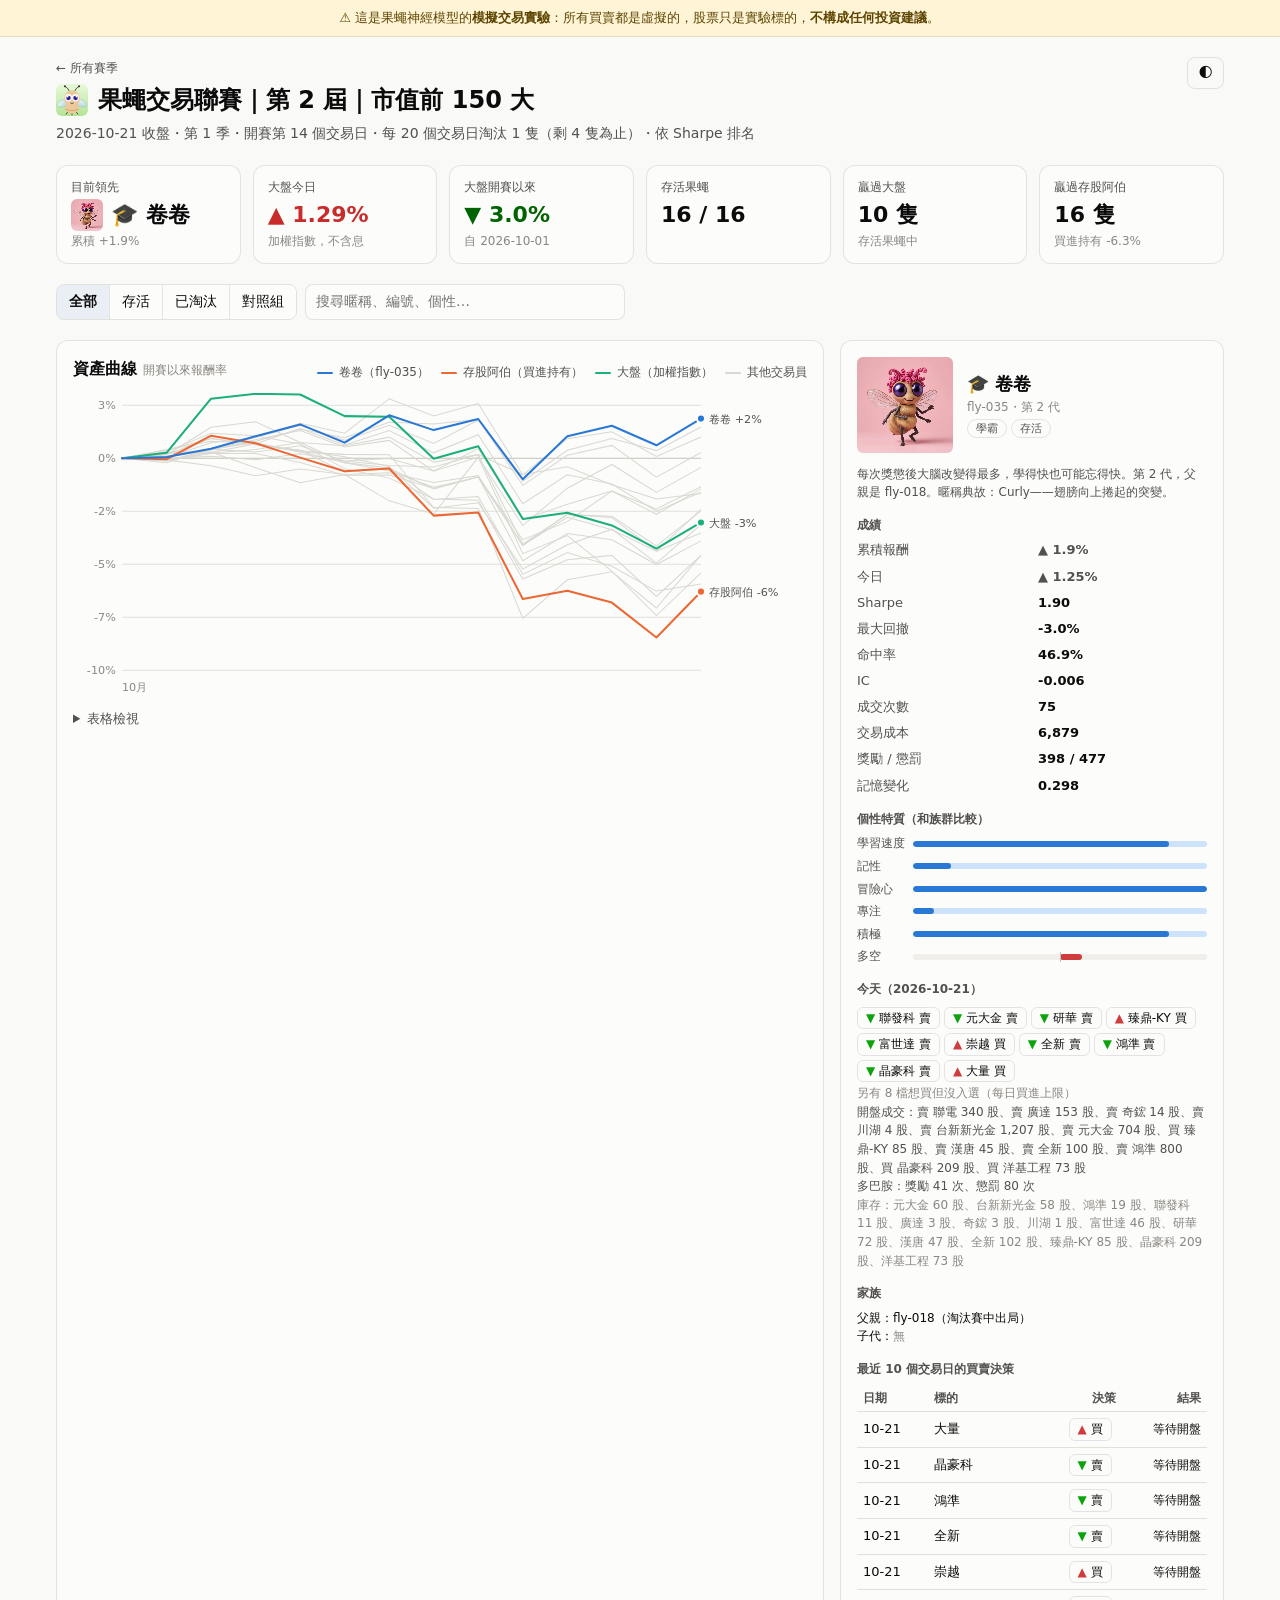
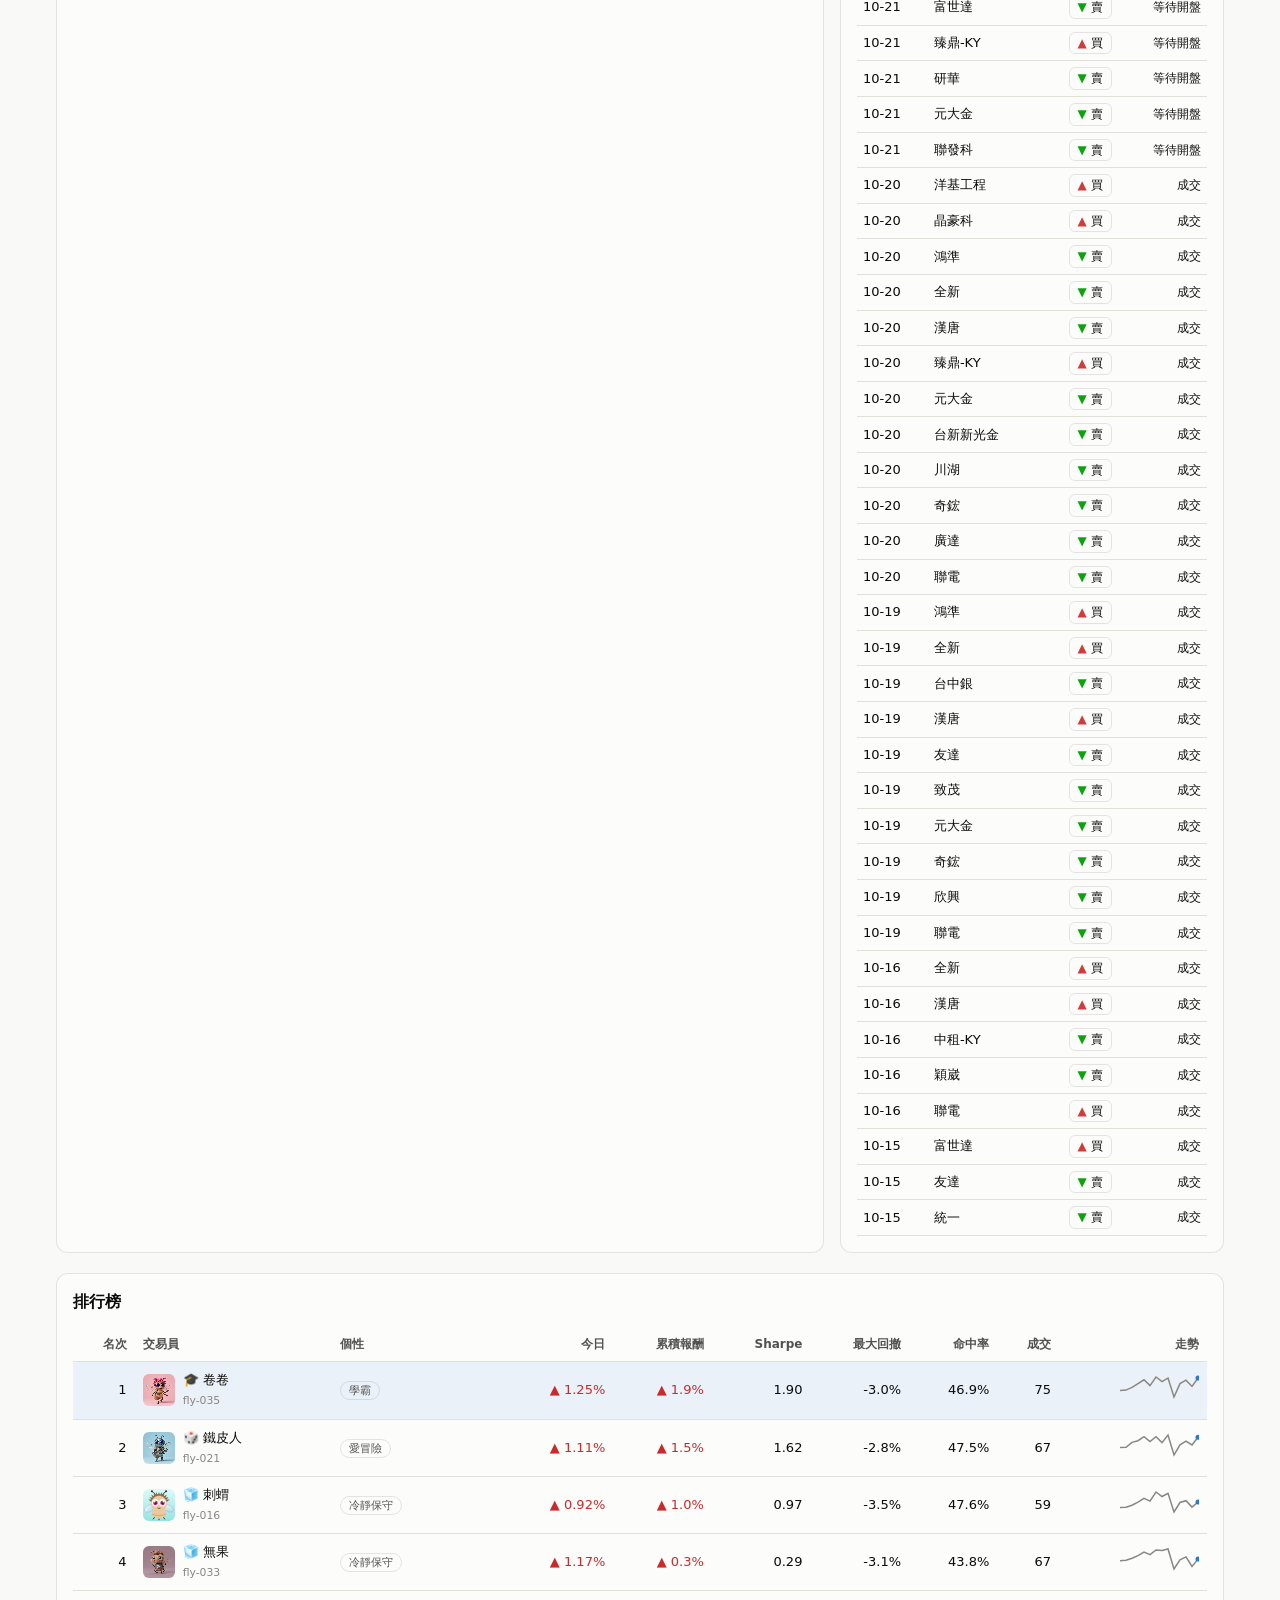
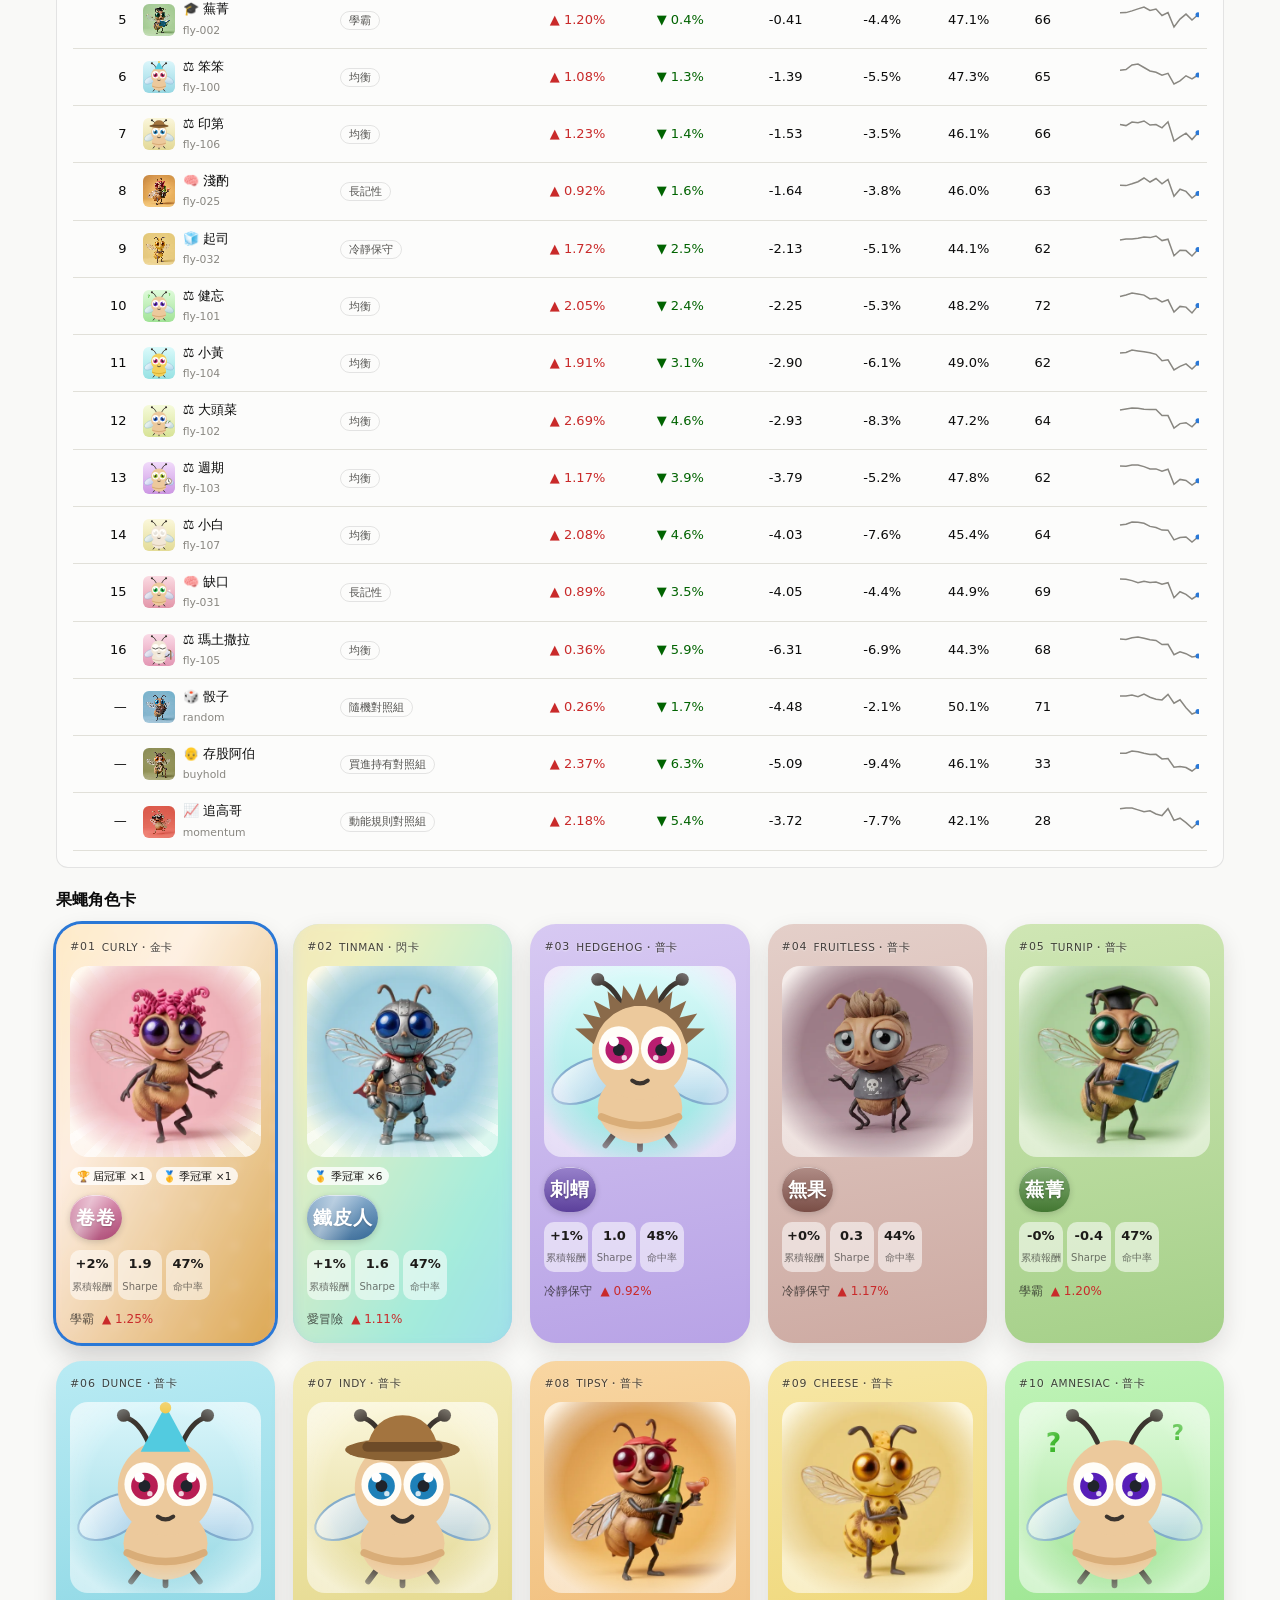
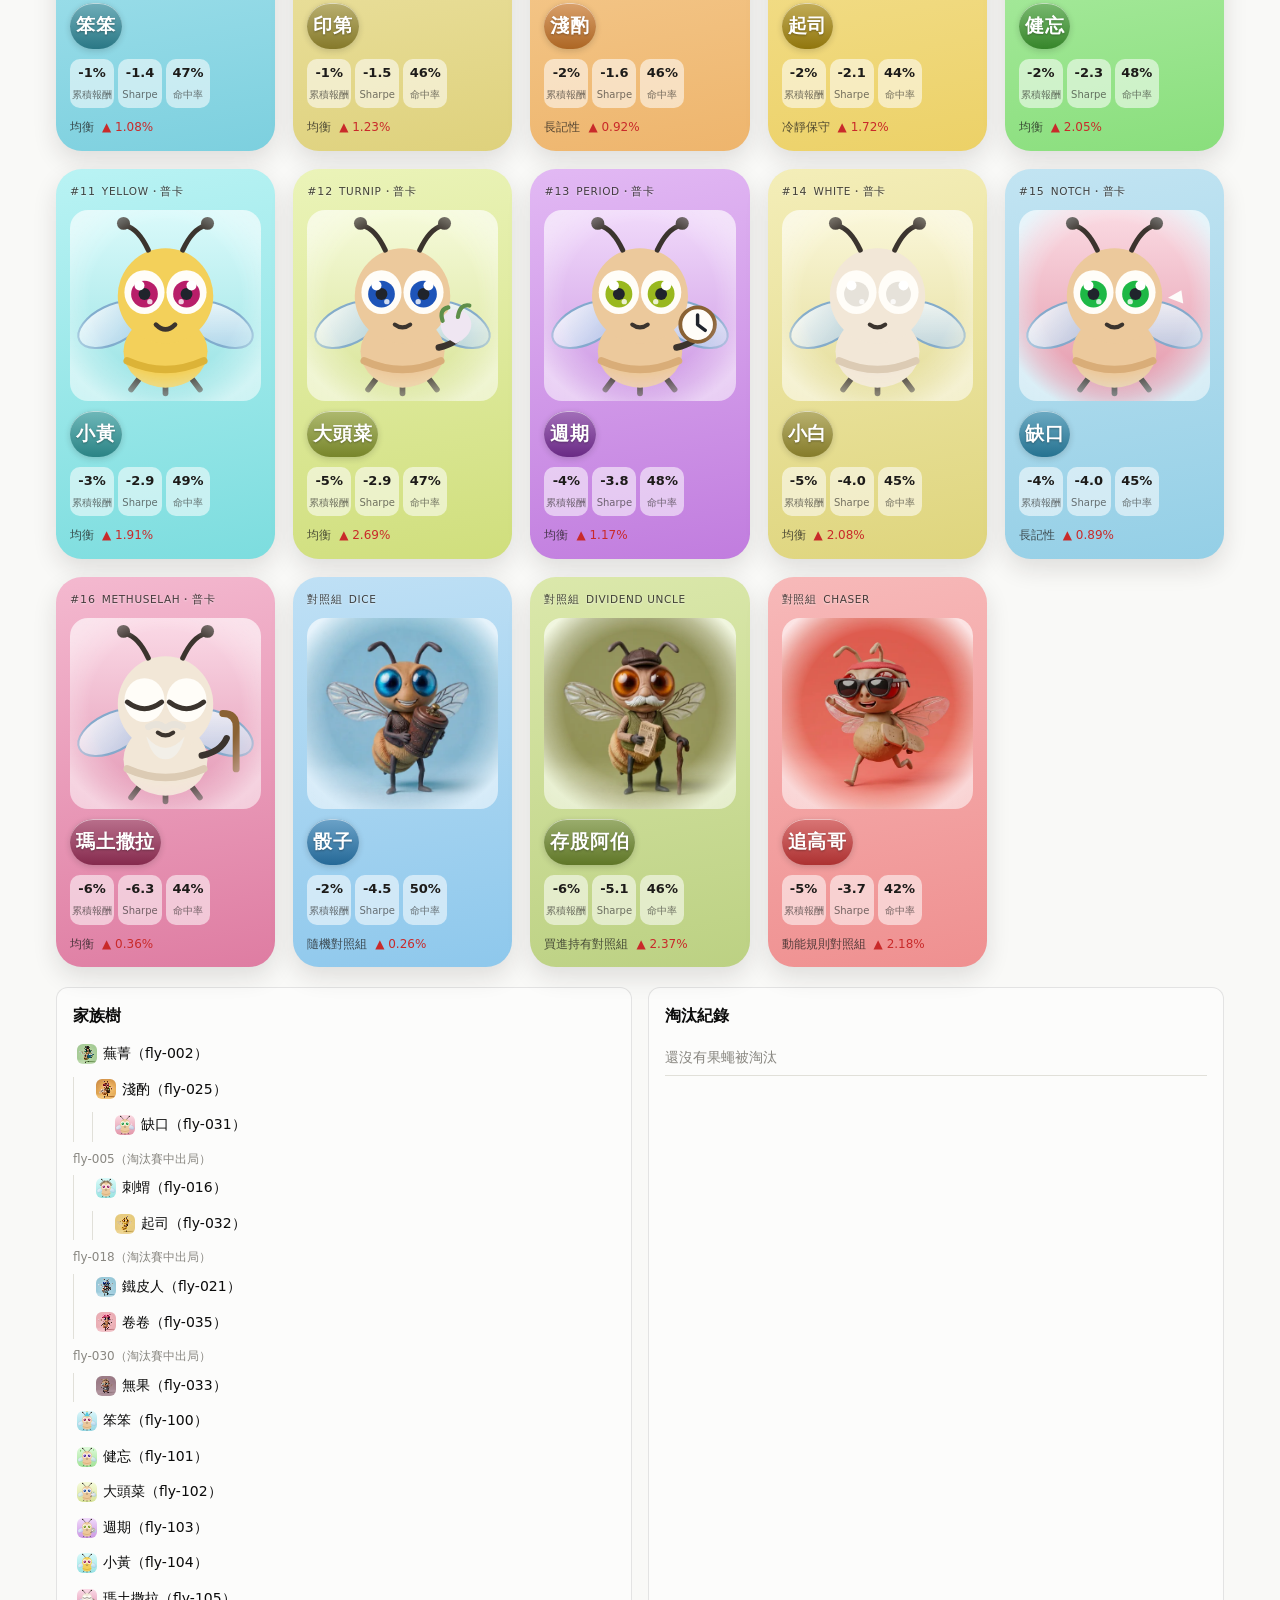
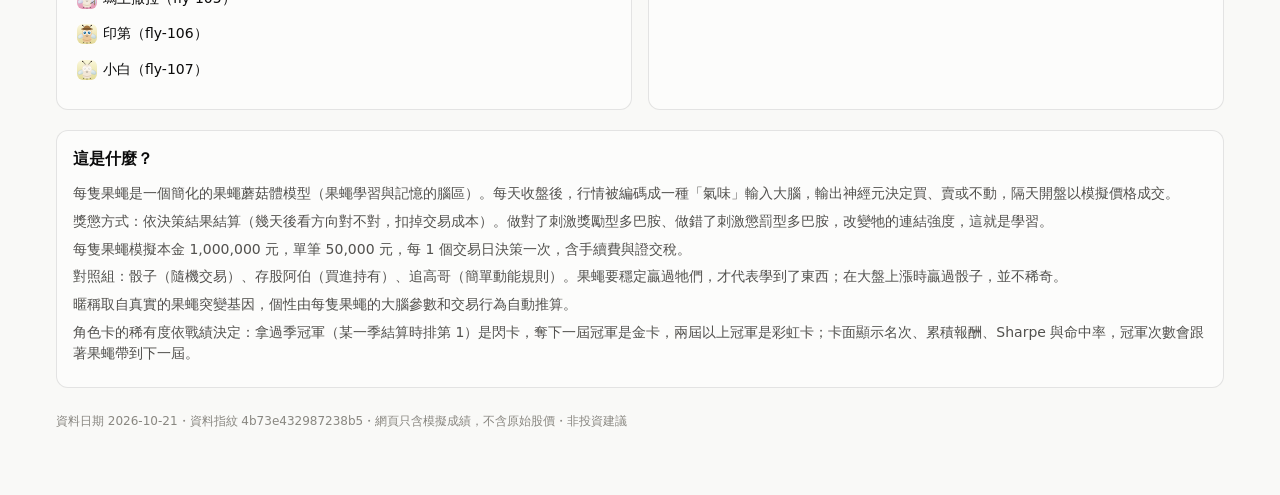
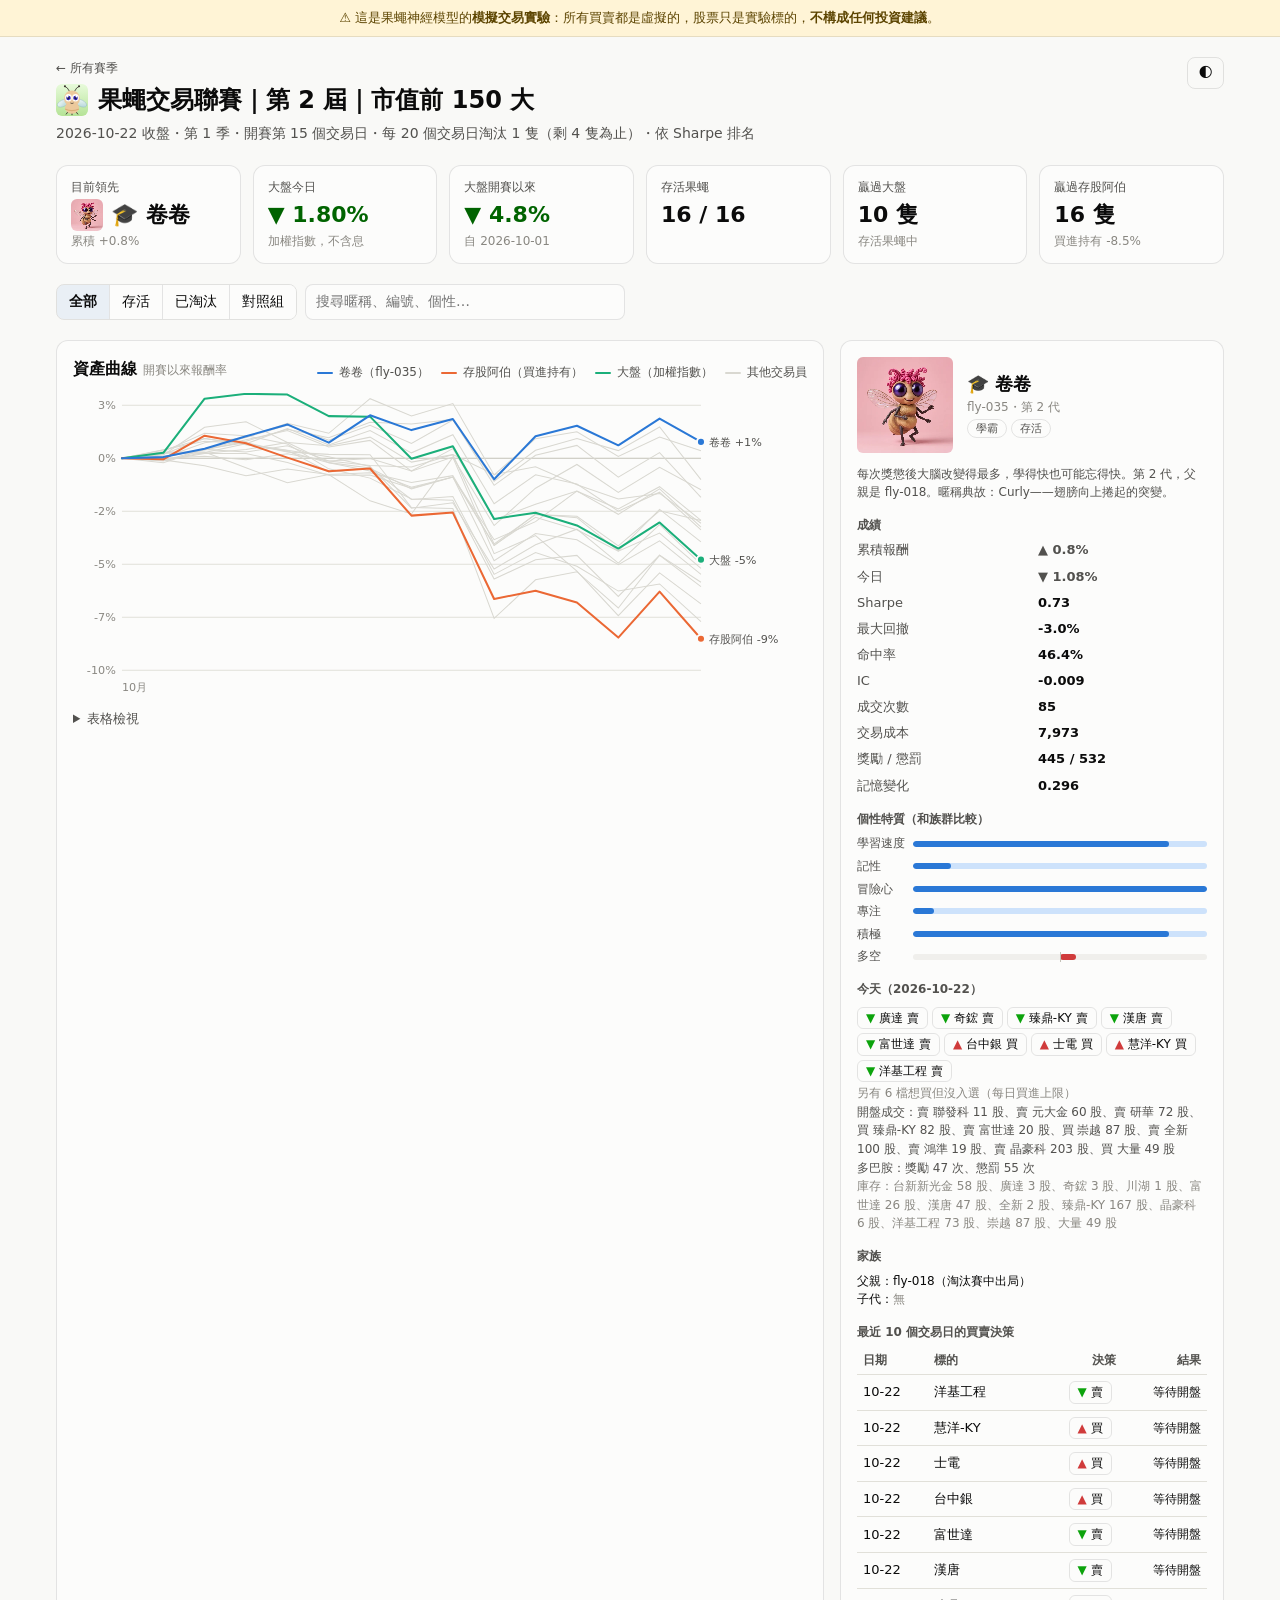
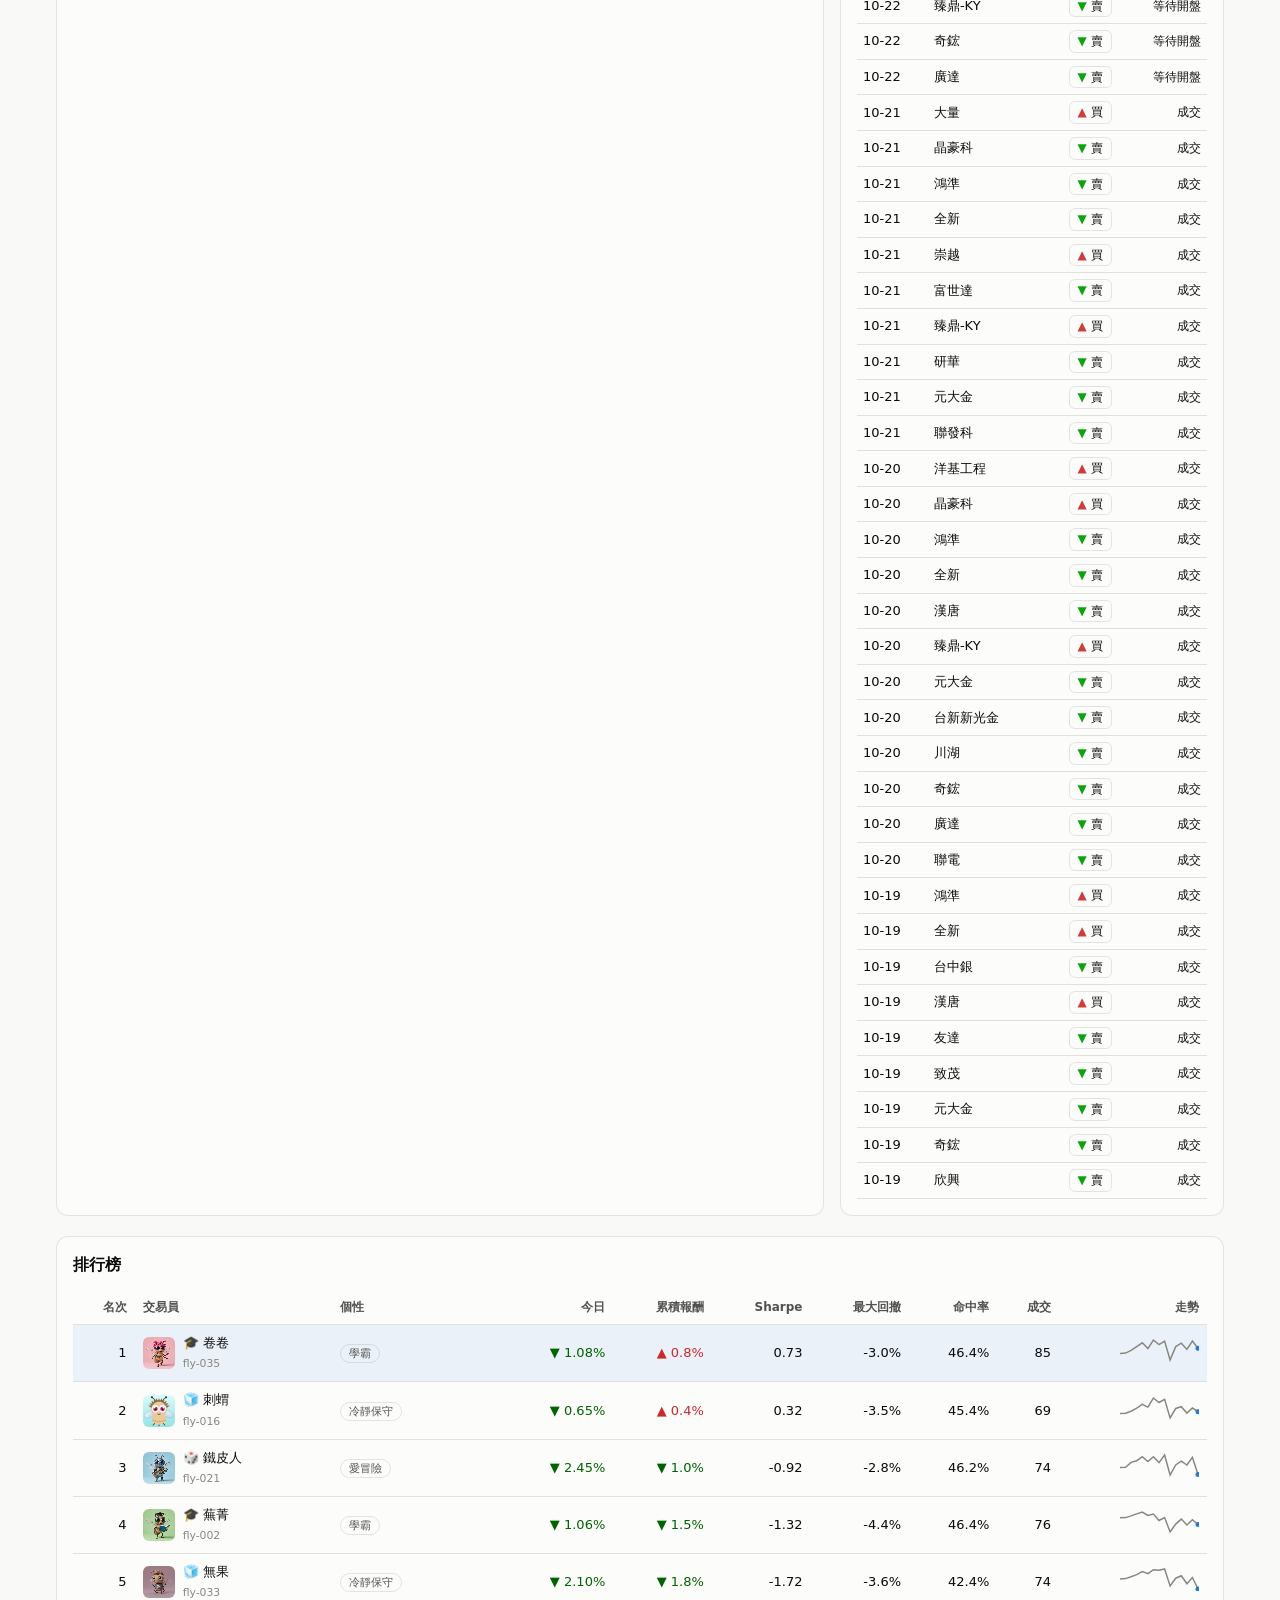
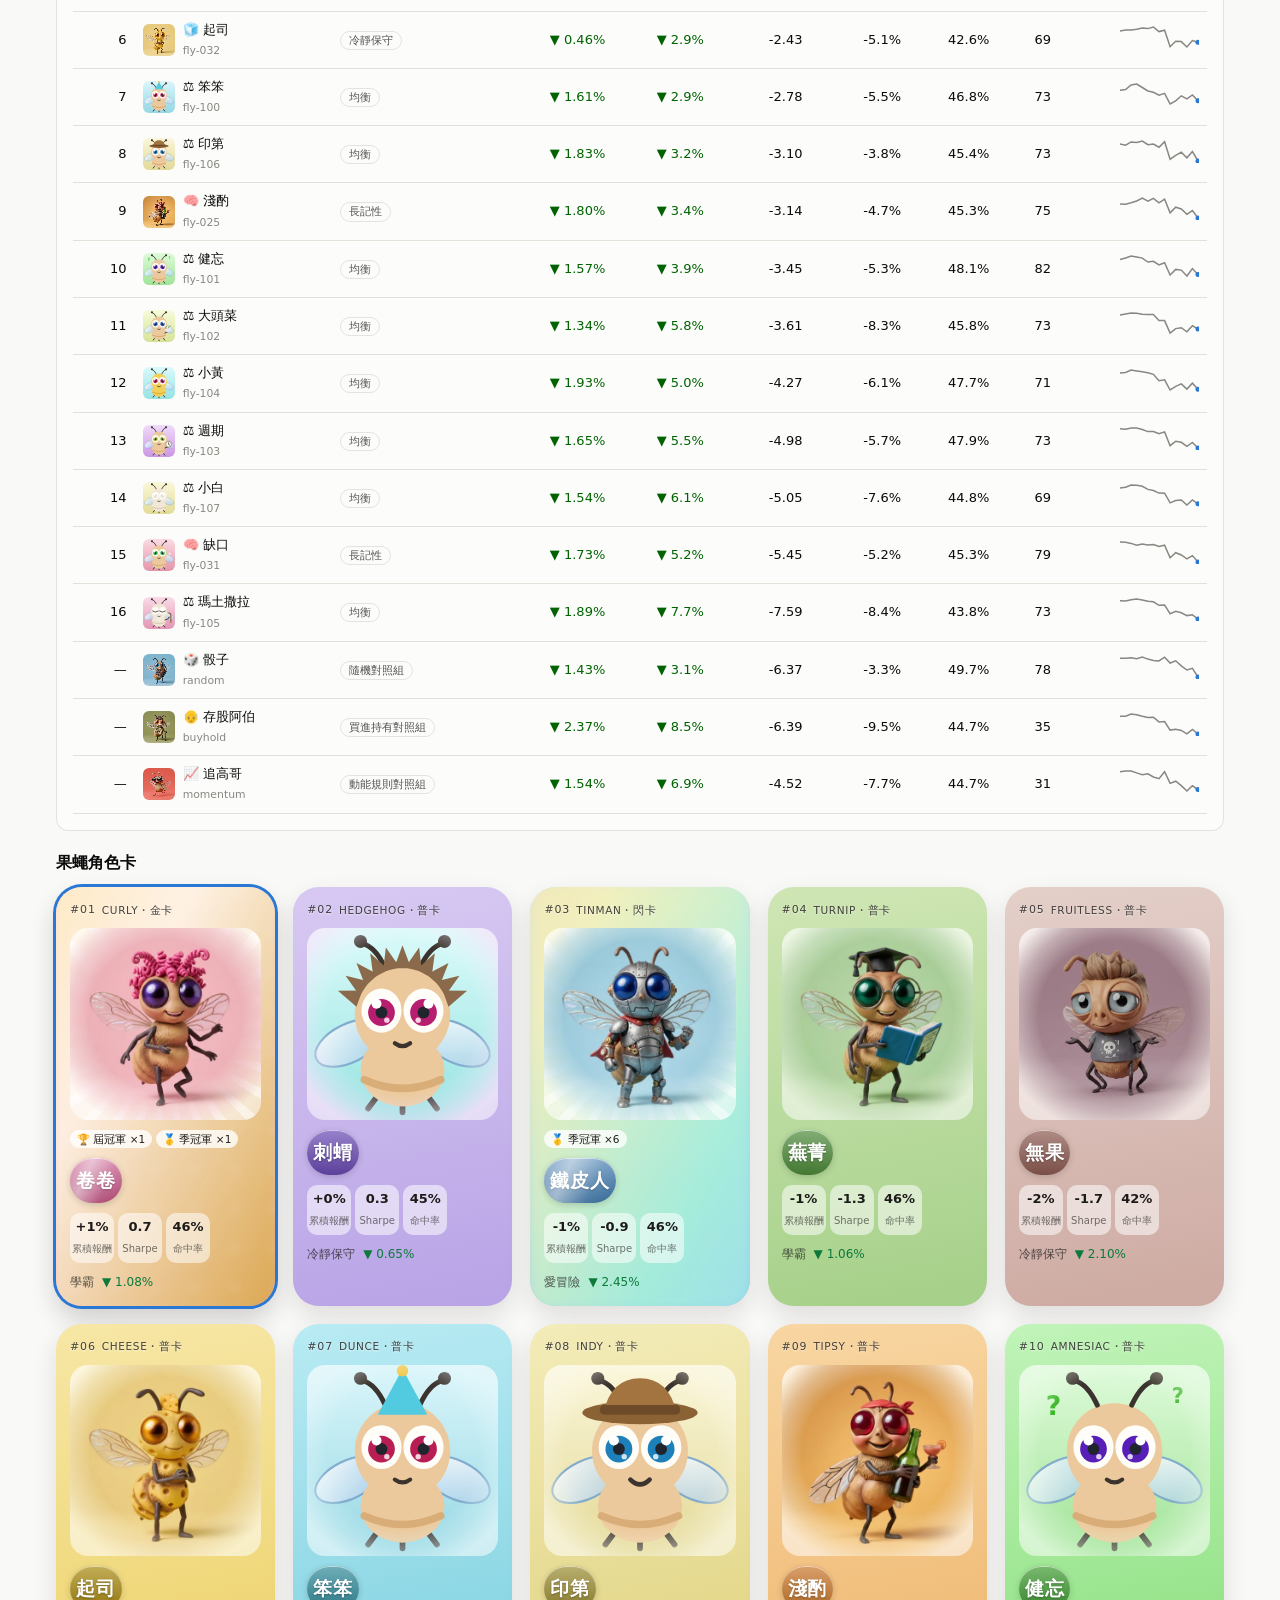
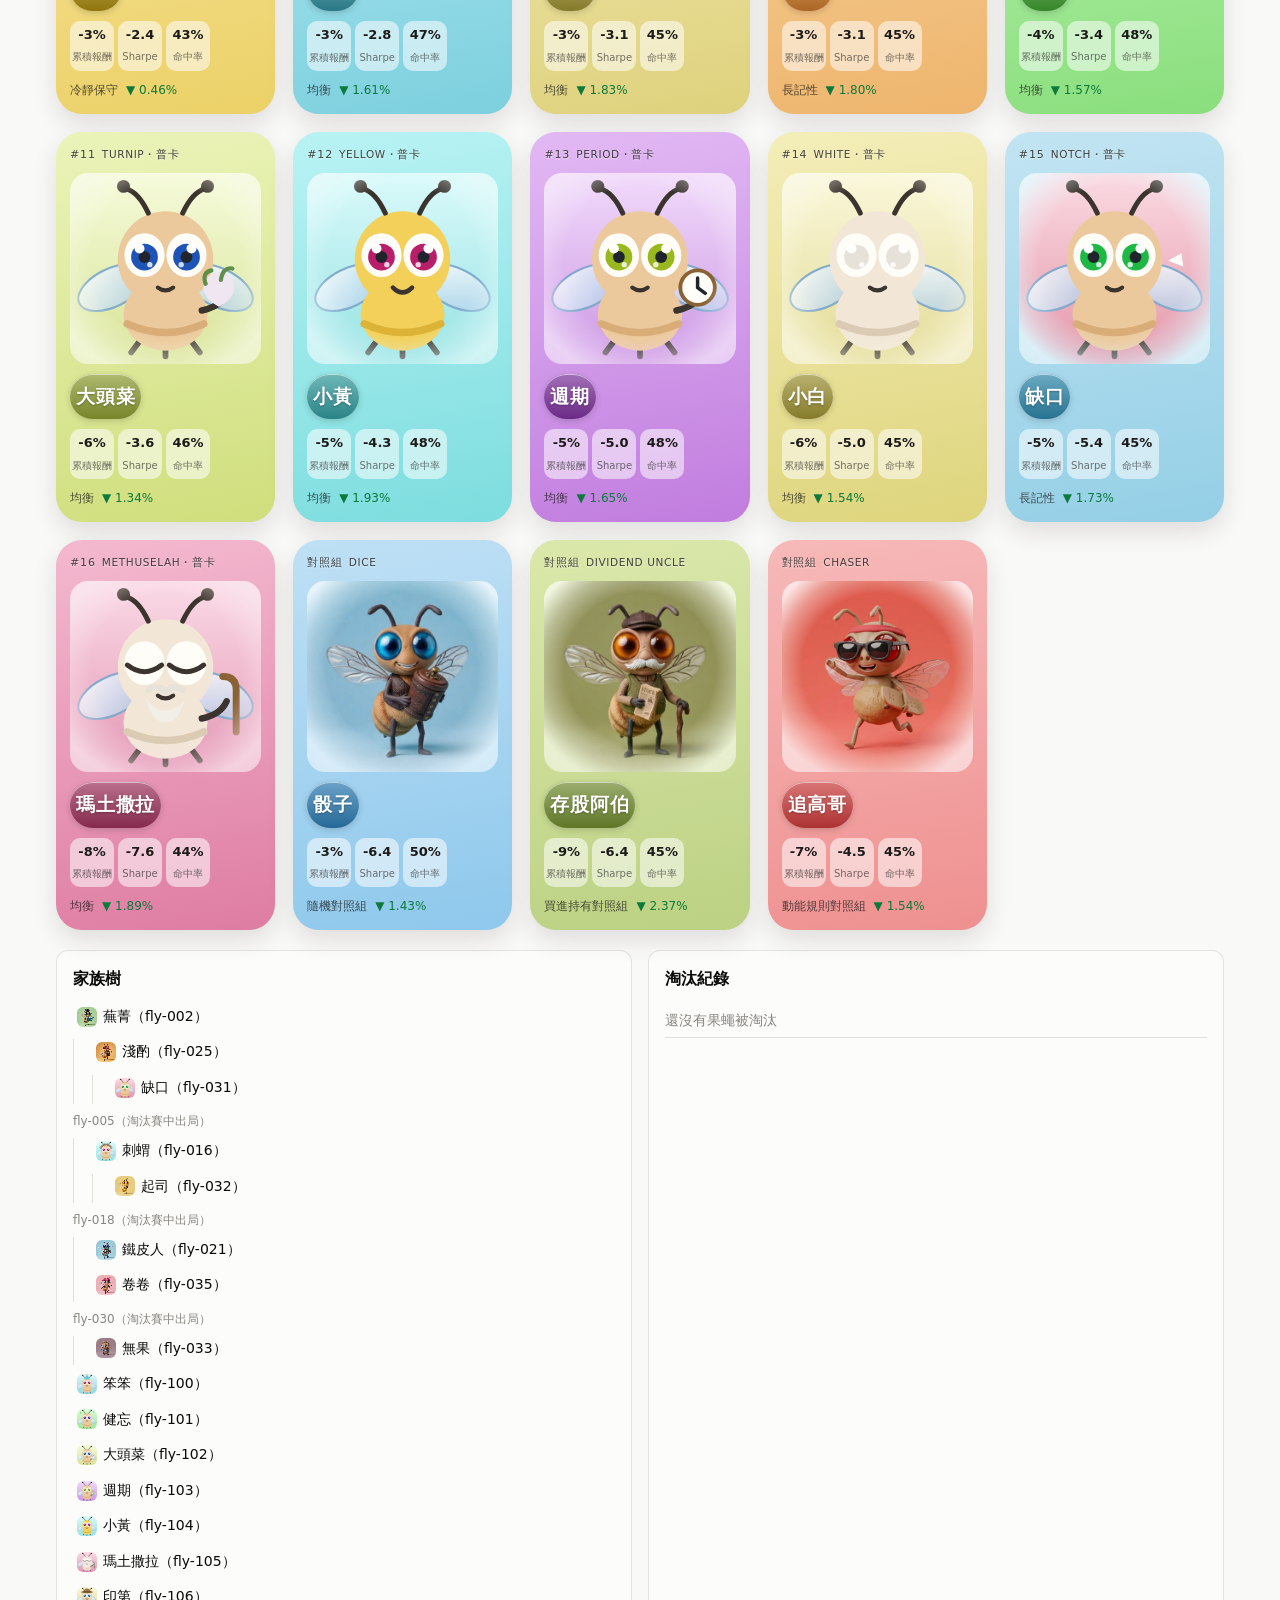
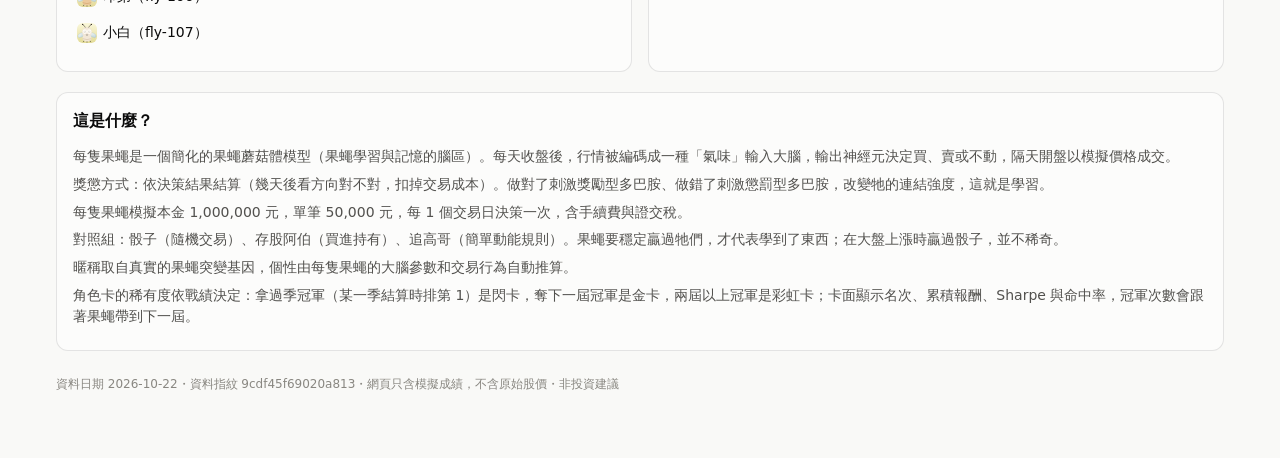
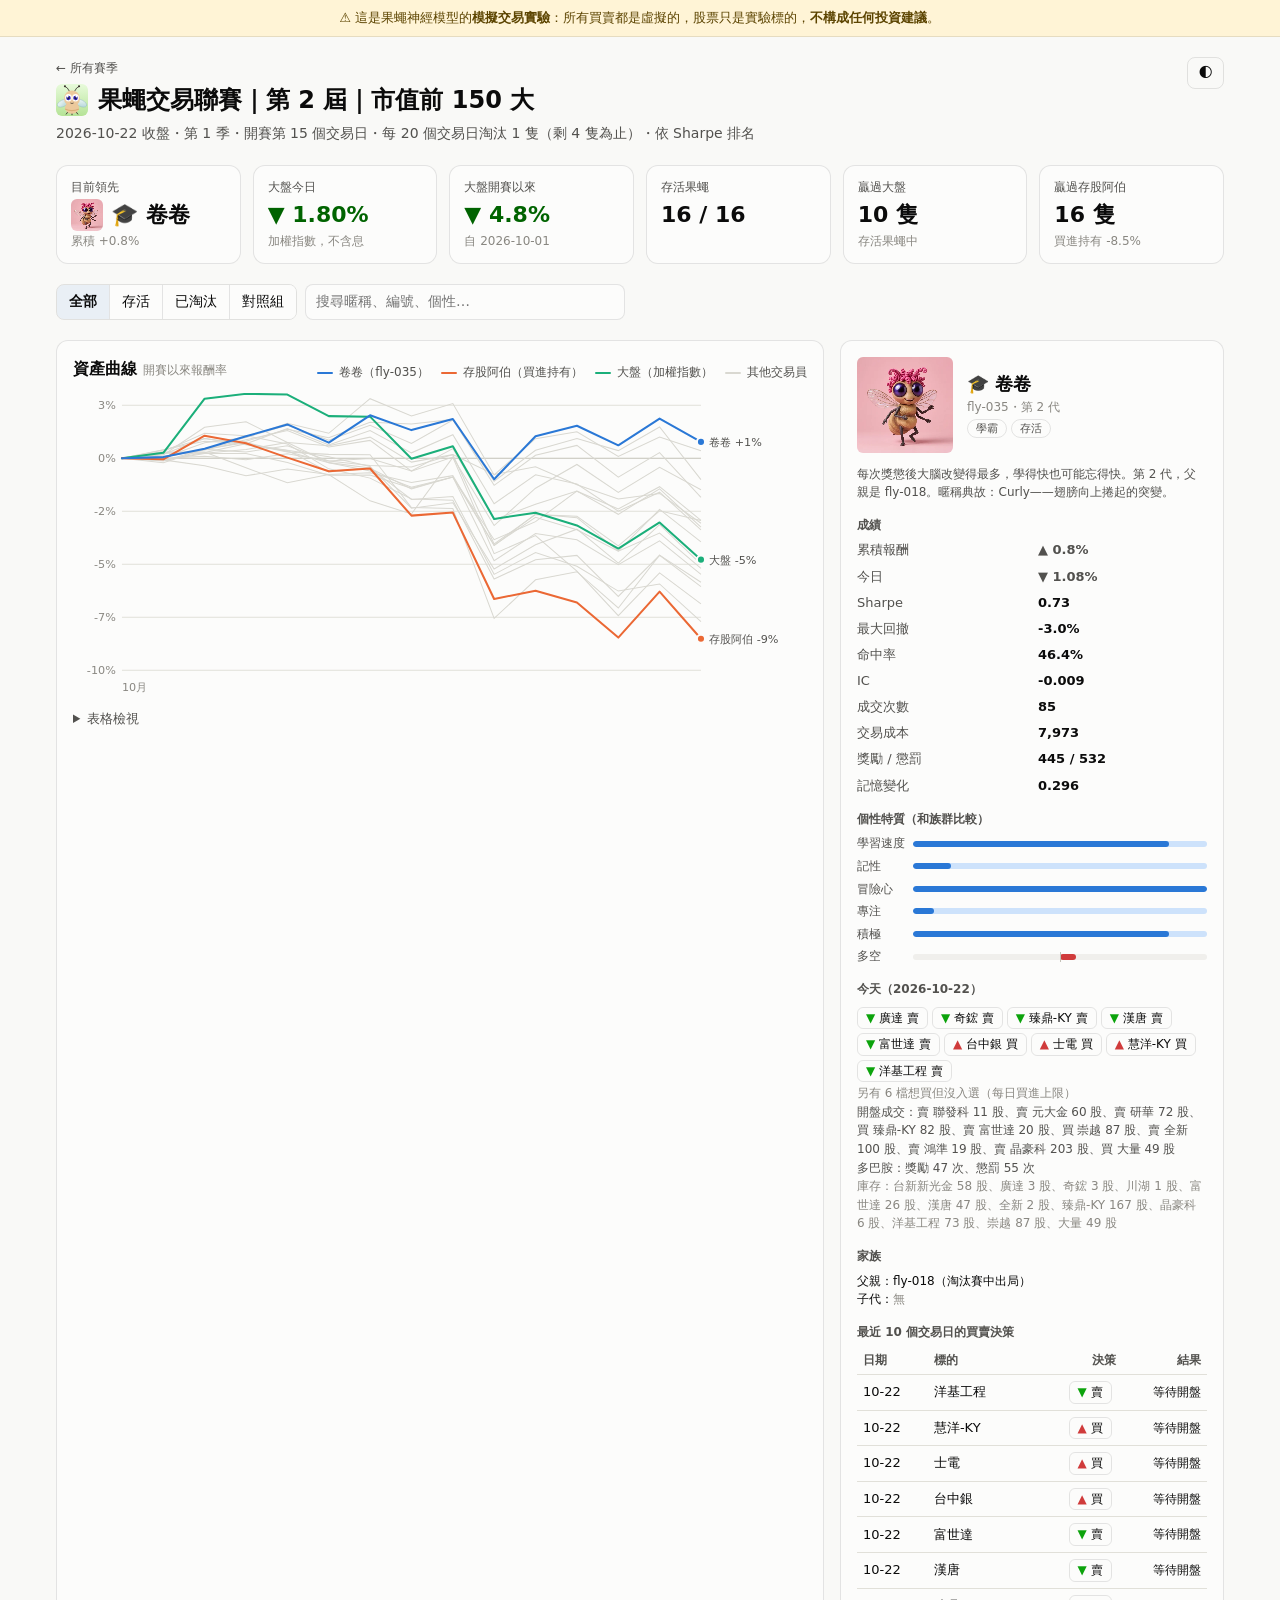
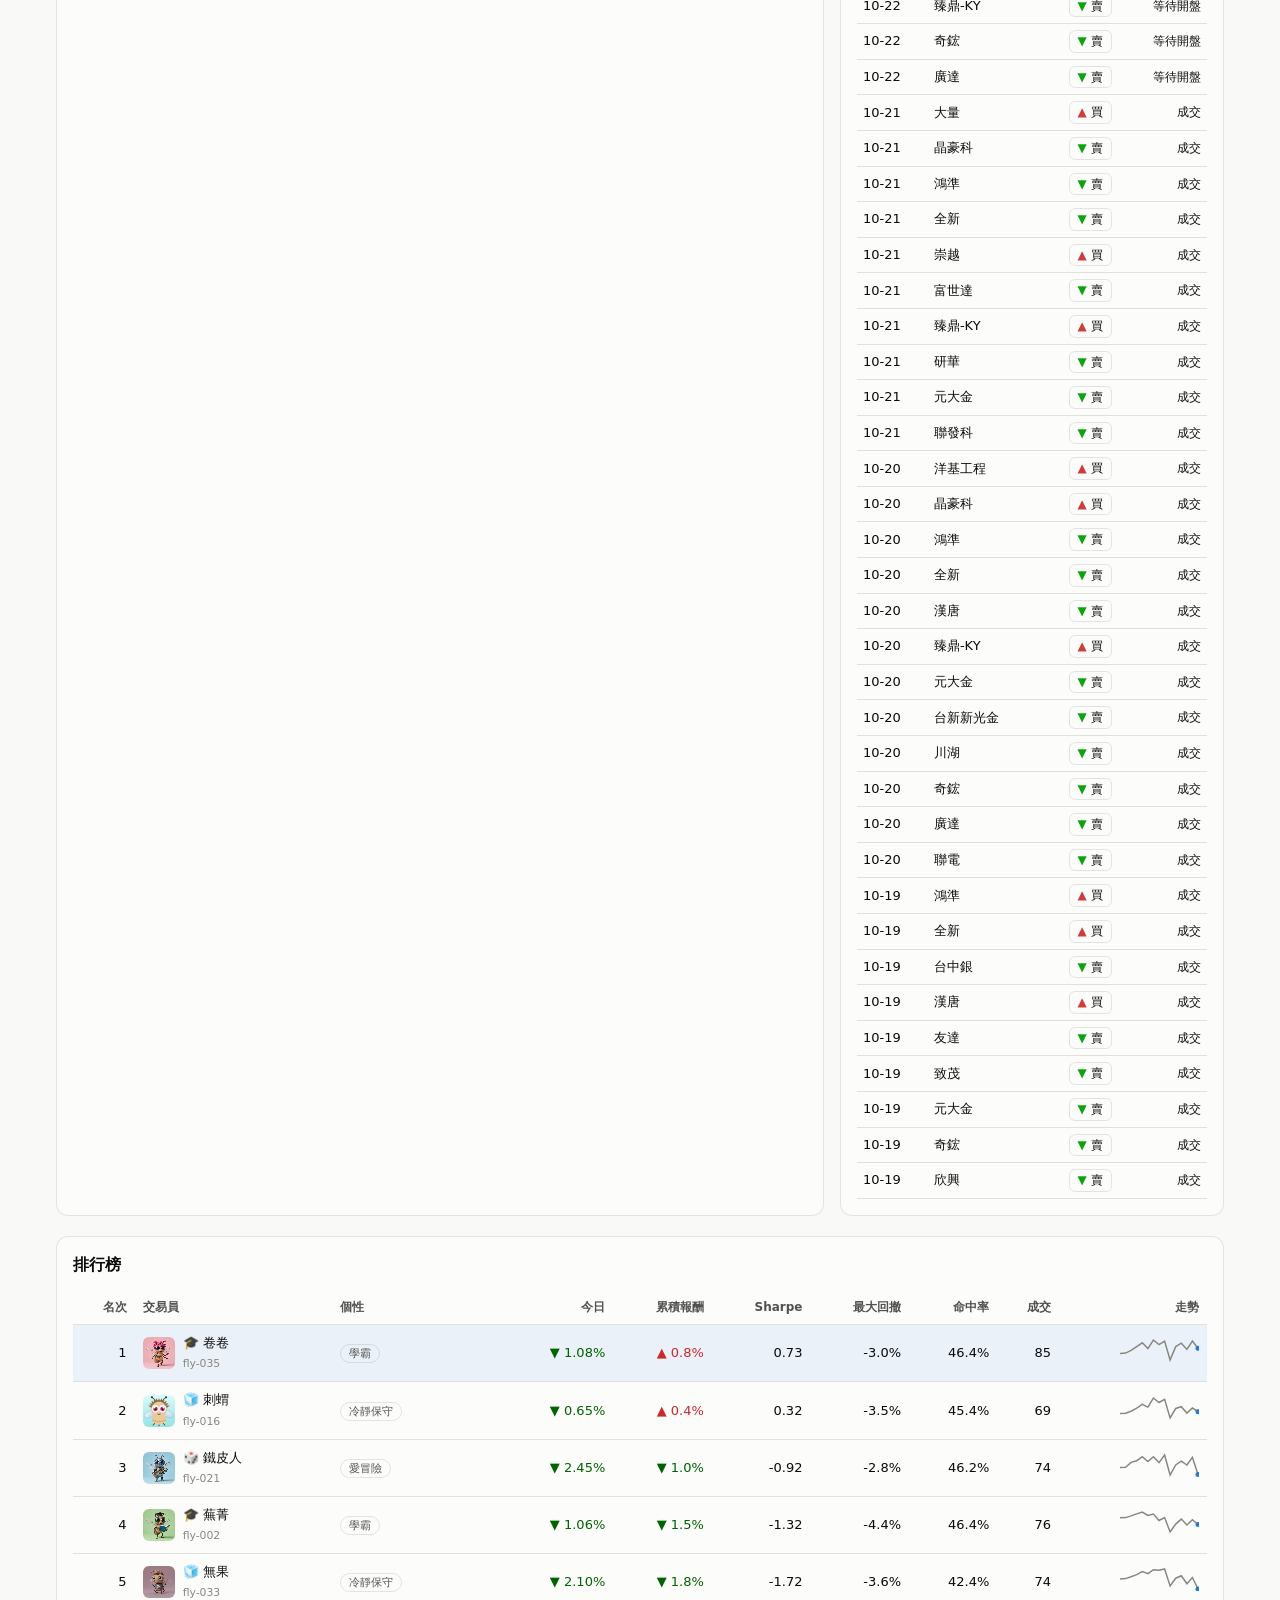
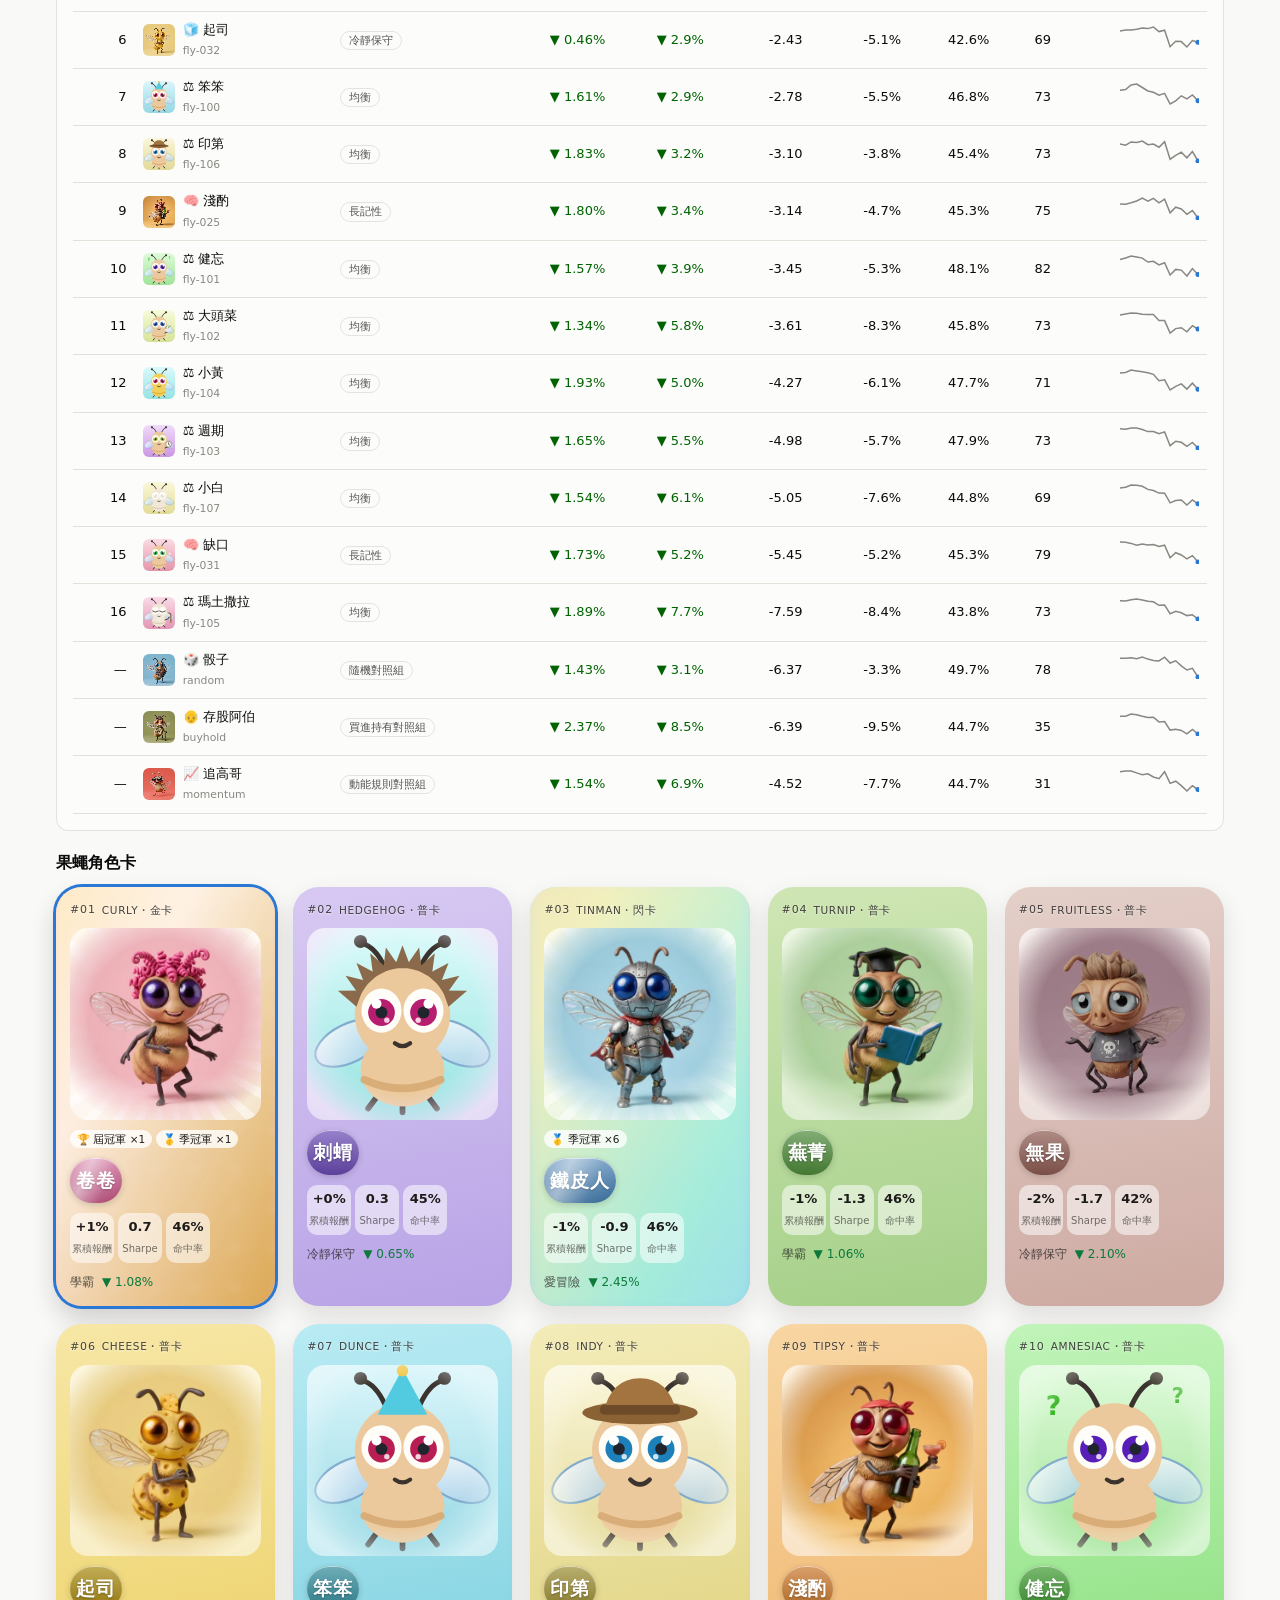
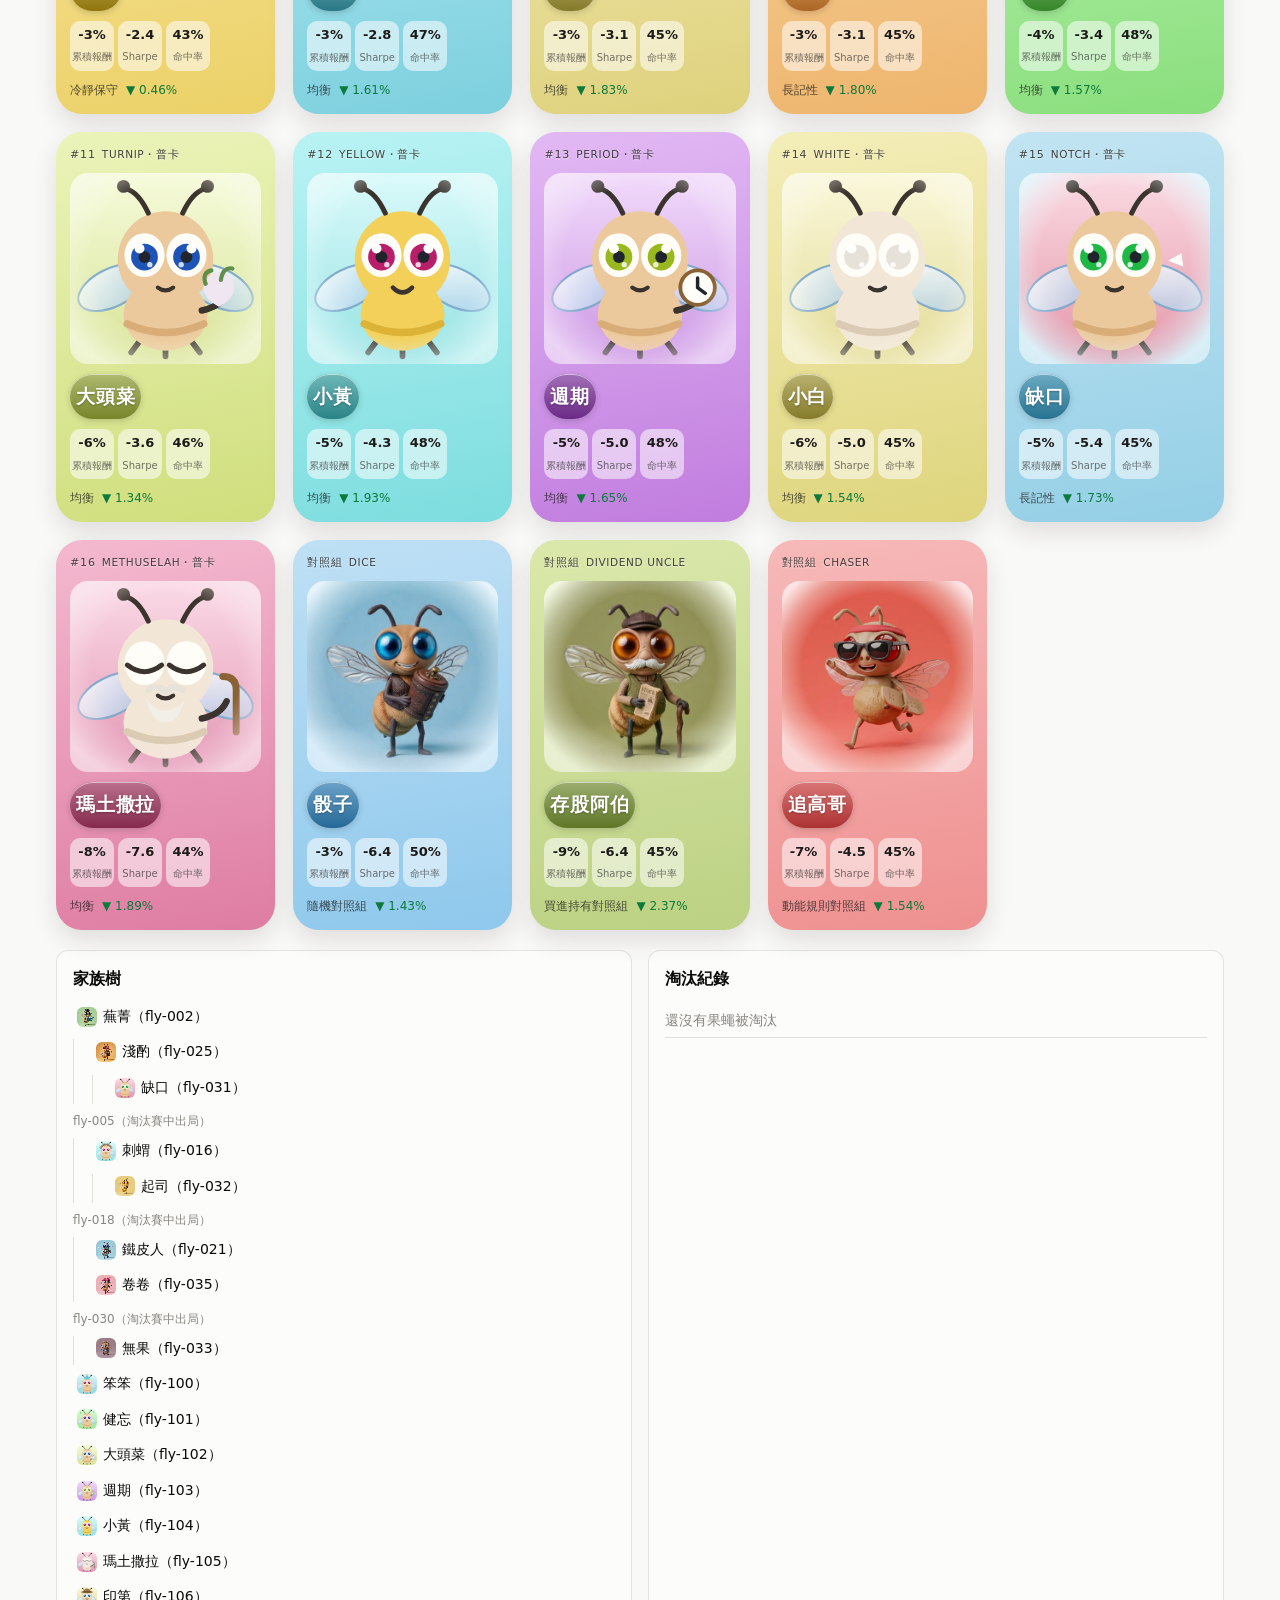
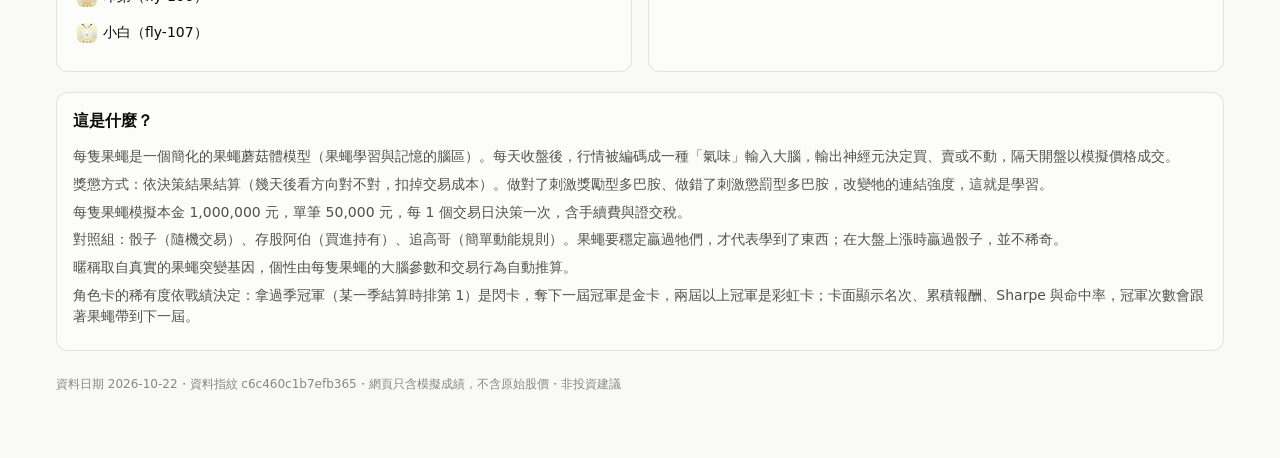
